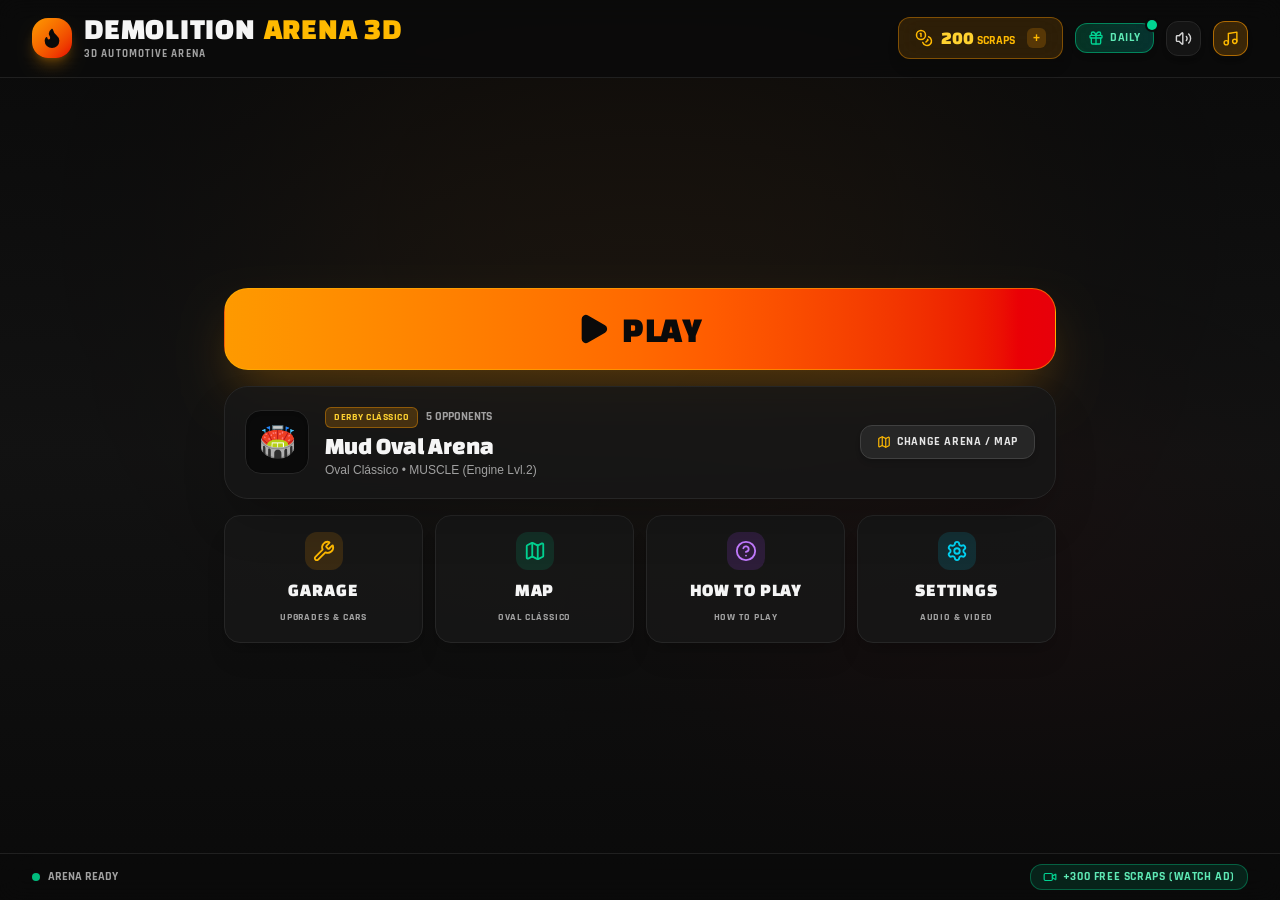
==== derby-destruction-3d/index.html @ cdf2a6a0 "responsividade" ====
<!doctype html>
<html lang="en">
  <head>
  <!-- Playgama Bridge & Auto-Zoom Viewport Scaler Guard -->
  <script>
    (function() {
      // 1. Suppress file:// origin security errors when opened directly
      window.addEventListener('error', function(e) {
        if (e && e.message && (e.message.indexOf('file:') !== -1 || e.message.indexOf('Unsafe attempt') !== -1 || e.message.indexOf('security origins') !== -1)) {
          if (e.preventDefault) e.preventDefault();
          if (e.stopImmediatePropagation) e.stopImmediatePropagation();
          return true;
        }
      }, true);

      if (window.location.protocol === 'file:') {
        window.bridge = window.bridge || {
          init: function() { return Promise.resolve(); },
          platform: { id: 'standalone' },
          advertisement: { showInterstitial: function() { return Promise.resolve(); }, showRewarded: function() { return Promise.resolve(); } },
          social: { share: function() { return Promise.resolve(); } },
          leaderboard: { setScore: function() { return Promise.resolve(); } }
        };
      }

      // 2. Responsive Auto-Scaler for Mobile (Moto G24 Landscape & Portrait)
      function autoScale() {
        var root = document.getElementById('root');
        if (!root) return;

        var winW = window.innerWidth;
        var winH = window.innerHeight;

        document.documentElement.style.margin = '0';
        document.documentElement.style.padding = '0';
        document.documentElement.style.width = '100%';
        document.documentElement.style.height = '100%';
        document.documentElement.style.overflow = 'hidden';

        document.body.style.margin = '0';
        document.body.style.padding = '0';
        document.body.style.width = '100%';
        document.body.style.height = '100%';
        document.body.style.overflow = 'hidden';
        document.body.style.display = 'flex';
        document.body.style.alignItems = 'center';
        document.body.style.justifyContent = 'center';

        var nativeW = 1024;
        var nativeH = 576;

        var scale = Math.min(winW / nativeW, winH / nativeH);
        if (scale < 1) {
          root.style.transform = 'scale(' + scale + ')';
          root.style.transformOrigin = 'center center';
        } else {
          root.style.transform = 'none';
        }
      }

      window.addEventListener('resize', autoScale);
      window.addEventListener('orientationchange', autoScale);
      document.addEventListener('DOMContentLoaded', autoScale);
      setInterval(autoScale, 600);
    })();
  </script>
  <script src="https://playgama.com/sdk/v2/bridge.js"></script>

    <meta charset="UTF-8" />
    <meta name="viewport" content="width=device-width, initial-scale=1.0, maximum-scale=1.0, user-scalable=no, viewport-fit=cover" />
    <title>Derby Destruction 3D</title>
    <meta name="description" content="Low poly 3D demolition derby game with collision physics, vehicle customization, health system, and combat arena." />
    <meta property="og:title" content="Derby Destruction 3D" />
    <meta property="og:description" content="Low poly 3D demolition derby game with collision physics, vehicle customization, health system, and combat arena." />
    <meta property="og:type" content="website" />
    <meta name="twitter:card" content="summary_large_image" />
    <link rel="preconnect" href="https://fonts.googleapis.com">
    <link rel="preconnect" href="https://fonts.gstatic.com" crossorigin>
    <link href="https://fonts.googleapis.com/css2?family=Changa+One:ital@0;1&family=Rajdhani:wght@600;700;800&family=Teko:wght@600;700&display=swap" rel="stylesheet">
    <script type="module" crossorigin>(function(){const e=document.createElement("link").relList;if(e&&e.supports&&e.supports("modulepreload"))return;for(const l of document.querySelectorAll('link[rel="modulepreload"]'))a(l);new MutationObserver(l=>{for(const c of l)if(c.type==="childList")for(const u of c.addedNodes)u.tagName==="LINK"&&u.rel==="modulepreload"&&a(u)}).observe(document,{childList:!0,subtree:!0});function i(l){const c={};return l.integrity&&(c.integrity=l.integrity),l.referrerPolicy&&(c.referrerPolicy=l.referrerPolicy),l.crossOrigin==="use-credentials"?c.credentials="include":l.crossOrigin==="anonymous"?c.credentials="omit":c.credentials="same-origin",c}function a(l){if(l.ep)return;l.ep=!0;const c=i(l);fetch(l.href,c)}})();var Rf={exports:{}},al={};/**
 * @license React
 * react-jsx-runtime.production.js
 *
 * Copyright (c) Meta Platforms, Inc. and affiliates.
 *
 * This source code is licensed under the MIT license found in the
 * LICENSE file in the root directory of this source tree.
 */var hx;function Nb(){if(hx)return al;hx=1;var r=Symbol.for("react.transitional.element"),e=Symbol.for("react.fragment");function i(a,l,c){var u=null;if(c!==void 0&&(u=""+c),l.key!==void 0&&(u=""+l.key),"key"in l){c={};for(var h in l)h!=="key"&&(c[h]=l[h])}else c=l;return l=c.ref,{$$typeof:r,type:a,key:u,ref:l!==void 0?l:null,props:c}}return al.Fragment=e,al.jsx=i,al.jsxs=i,al}var px;function Db(){return px||(px=1,Rf.exports=Nb()),Rf.exports}var x=Db(),Cf={exports:{}},Pt={};/**
 * @license React
 * react.production.js
 *
 * Copyright (c) Meta Platforms, Inc. and affiliates.
 *
 * This source code is licensed under the MIT license found in the
 * LICENSE file in the root directory of this source tree.
 */var mx;function Lb(){if(mx)return Pt;mx=1;var r=Symbol.for("react.transitional.element"),e=Symbol.for("react.portal"),i=Symbol.for("react.fragment"),a=Symbol.for("react.strict_mode"),l=Symbol.for("react.profiler"),c=Symbol.for("react.consumer"),u=Symbol.for("react.context"),h=Symbol.for("react.forward_ref"),m=Symbol.for("react.suspense"),p=Symbol.for("react.memo"),_=Symbol.for("react.lazy"),v=Symbol.for("react.activity"),g=Symbol.iterator;function b(E){return E===null||typeof E!="object"?null:(E=g&&E[g]||E["@@iterator"],typeof E=="function"?E:null)}var T={isMounted:function(){return!1},enqueueForceUpdate:function(){},enqueueReplaceState:function(){},enqueueSetState:function(){}},D=Object.assign,y={};function M(E,W,ee){this.props=E,this.context=W,this.refs=y,this.updater=ee||T}M.prototype.isReactComponent={},M.prototype.setState=function(E,W){if(typeof E!="object"&&typeof E!="function"&&E!=null)throw Error("takes an object of state variables to update or a function which returns an object of state variables.");this.updater.enqueueSetState(this,E,W,"setState")},M.prototype.forceUpdate=function(E){this.updater.enqueueForceUpdate(this,E,"forceUpdate")};function L(){}L.prototype=M.prototype;function O(E,W,ee){this.props=E,this.context=W,this.refs=y,this.updater=ee||T}var A=O.prototype=new L;A.constructor=O,D(A,M.prototype),A.isPureReactComponent=!0;var B=Array.isArray;function N(){}var U={H:null,A:null,T:null,S:null},S=Object.prototype.hasOwnProperty;function C(E,W,ee){var ce=ee.ref;return{$$typeof:r,type:E,key:W,ref:ce!==void 0?ce:null,props:ee}}function F(E,W){return C(E.type,W,E.props)}function H(E){return typeof E=="object"&&E!==null&&E.$$typeof===r}function q(E){var W={"=":"=0",":":"=2"};return"$"+E.replace(/[=:]/g,function(ee){return W[ee]})}var Y=/\/+/g;function Q(E,W){return typeof E=="object"&&E!==null&&E.key!=null?q(""+E.key):W.toString(36)}function X(E){switch(E.status){case"fulfilled":return E.value;case"rejected":throw E.reason;default:switch(typeof E.status=="string"?E.then(N,N):(E.status="pending",E.then(function(W){E.status==="pending"&&(E.status="fulfilled",E.value=W)},function(W){E.status==="pending"&&(E.status="rejected",E.reason=W)})),E.status){case"fulfilled":return E.value;case"rejected":throw E.reason}}throw E}function z(E,W,ee,ce,_e){var $=typeof E;($==="undefined"||$==="boolean")&&(E=null);var ae=!1;if(E===null)ae=!0;else switch($){case"bigint":case"string":case"number":ae=!0;break;case"object":switch(E.$$typeof){case r:case e:ae=!0;break;case _:return ae=E._init,z(ae(E._payload),W,ee,ce,_e)}}if(ae)return _e=_e(E),ae=ce===""?"."+Q(E,0):ce,B(_e)?(ee="",ae!=null&&(ee=ae.replace(Y,"$&/")+"/"),z(_e,W,ee,"",function(ze){return ze})):_e!=null&&(H(_e)&&(_e=F(_e,ee+(_e.key==null||E&&E.key===_e.key?"":(""+_e.key).replace(Y,"$&/")+"/")+ae)),W.push(_e)),1;ae=0;var G=ce===""?".":ce+":";if(B(E))for(var Ae=0;Ae<E.length;Ae++)ce=E[Ae],$=G+Q(ce,Ae),ae+=z(ce,W,ee,$,_e);else if(Ae=b(E),typeof Ae=="function")for(E=Ae.call(E),Ae=0;!(ce=E.next()).done;)ce=ce.value,$=G+Q(ce,Ae++),ae+=z(ce,W,ee,$,_e);else if($==="object"){if(typeof E.then=="function")return z(X(E),W,ee,ce,_e);throw W=String(E),Error("Objects are not valid as a React child (found: "+(W==="[object Object]"?"object with keys {"+Object.keys(E).join(", ")+"}":W)+"). If you meant to render a collection of children, use an array instead.")}return ae}function k(E,W,ee){if(E==null)return E;var ce=[],_e=0;return z(E,ce,"","",function($){return W.call(ee,$,_e++)}),ce}function K(E){if(E._status===-1){var W=E._result;W=W(),W.then(function(ee){(E._status===0||E._status===-1)&&(E._status=1,E._result=ee)},function(ee){(E._status===0||E._status===-1)&&(E._status=2,E._result=ee)}),E._status===-1&&(E._status=0,E._result=W)}if(E._status===1)return E._result.default;throw E._result}var le=typeof reportError=="function"?reportError:function(E){if(typeof window=="object"&&typeof window.ErrorEvent=="function"){var W=new window.ErrorEvent("error",{bubbles:!0,cancelable:!0,message:typeof E=="object"&&E!==null&&typeof E.message=="string"?String(E.message):String(E),error:E});if(!window.dispatchEvent(W))return}else if(typeof process=="object"&&typeof process.emit=="function"){process.emit("uncaughtException",E);return}console.error(E)},V={map:k,forEach:function(E,W,ee){k(E,function(){W.apply(this,arguments)},ee)},count:function(E){var W=0;return k(E,function(){W++}),W},toArray:function(E){return k(E,function(W){return W})||[]},only:function(E){if(!H(E))throw Error("React.Children.only expected to receive a single React element child.");return E}};return Pt.Activity=v,Pt.Children=V,Pt.Component=M,Pt.Fragment=i,Pt.Profiler=l,Pt.PureComponent=O,Pt.StrictMode=a,Pt.Suspense=m,Pt.__CLIENT_INTERNALS_DO_NOT_USE_OR_WARN_USERS_THEY_CANNOT_UPGRADE=U,Pt.__COMPILER_RUNTIME={__proto__:null,c:function(E){return U.H.useMemoCache(E)}},Pt.cache=function(E){return function(){return E.apply(null,arguments)}},Pt.cacheSignal=function(){return null},Pt.cloneElement=function(E,W,ee){if(E==null)throw Error("The argument must be a React element, but you passed "+E+".");var ce=D({},E.props),_e=E.key;if(W!=null)for($ in W.key!==void 0&&(_e=""+W.key),W)!S.call(W,$)||$==="key"||$==="__self"||$==="__source"||$==="ref"&&W.ref===void 0||(ce[$]=W[$]);var $=arguments.length-2;if($===1)ce.children=ee;else if(1<$){for(var ae=Array($),G=0;G<$;G++)ae[G]=arguments[G+2];ce.children=ae}return C(E.type,_e,ce)},Pt.createContext=function(E){return E={$$typeof:u,_currentValue:E,_currentValue2:E,_threadCount:0,Provider:null,Consumer:null},E.Provider=E,E.Consumer={$$typeof:c,_context:E},E},Pt.createElement=function(E,W,ee){var ce,_e={},$=null;if(W!=null)for(ce in W.key!==void 0&&($=""+W.key),W)S.call(W,ce)&&ce!=="key"&&ce!=="__self"&&ce!=="__source"&&(_e[ce]=W[ce]);var ae=arguments.length-2;if(ae===1)_e.children=ee;else if(1<ae){for(var G=Array(ae),Ae=0;Ae<ae;Ae++)G[Ae]=arguments[Ae+2];_e.children=G}if(E&&E.defaultProps)for(ce in ae=E.defaultProps,ae)_e[ce]===void 0&&(_e[ce]=ae[ce]);return C(E,$,_e)},Pt.createRef=function(){return{current:null}},Pt.forwardRef=function(E){return{$$typeof:h,render:E}},Pt.isValidElement=H,Pt.lazy=function(E){return{$$typeof:_,_payload:{_status:-1,_result:E},_init:K}},Pt.memo=function(E,W){return{$$typeof:p,type:E,compare:W===void 0?null:W}},Pt.startTransition=function(E){var W=U.T,ee={};U.T=ee;try{var ce=E(),_e=U.S;_e!==null&&_e(ee,ce),typeof ce=="object"&&ce!==null&&typeof ce.then=="function"&&ce.then(N,le)}catch($){le($)}finally{W!==null&&ee.types!==null&&(W.types=ee.types),U.T=W}},Pt.unstable_useCacheRefresh=function(){return U.H.useCacheRefresh()},Pt.use=function(E){return U.H.use(E)},Pt.useActionState=function(E,W,ee){return U.H.useActionState(E,W,ee)},Pt.useCallback=function(E,W){return U.H.useCallback(E,W)},Pt.useContext=function(E){return U.H.useContext(E)},Pt.useDebugValue=function(){},Pt.useDeferredValue=function(E,W){return U.H.useDeferredValue(E,W)},Pt.useEffect=function(E,W){return U.H.useEffect(E,W)},Pt.useEffectEvent=function(E){return U.H.useEffectEvent(E)},Pt.useId=function(){return U.H.useId()},Pt.useImperativeHandle=function(E,W,ee){return U.H.useImperativeHandle(E,W,ee)},Pt.useInsertionEffect=function(E,W){return U.H.useInsertionEffect(E,W)},Pt.useLayoutEffect=function(E,W){return U.H.useLayoutEffect(E,W)},Pt.useMemo=function(E,W){return U.H.useMemo(E,W)},Pt.useOptimistic=function(E,W){return U.H.useOptimistic(E,W)},Pt.useReducer=function(E,W,ee){return U.H.useReducer(E,W,ee)},Pt.useRef=function(E){return U.H.useRef(E)},Pt.useState=function(E){return U.H.useState(E)},Pt.useSyncExternalStore=function(E,W,ee){return U.H.useSyncExternalStore(E,W,ee)},Pt.useTransition=function(){return U.H.useTransition()},Pt.version="19.2.8",Pt}var gx;function dp(){return gx||(gx=1,Cf.exports=Lb()),Cf.exports}var Ke=dp(),Nf={exports:{}},sl={},Df={exports:{}},Lf={};/**
 * @license React
 * scheduler.production.js
 *
 * Copyright (c) Meta Platforms, Inc. and affiliates.
 *
 * This source code is licensed under the MIT license found in the
 * LICENSE file in the root directory of this source tree.
 */var xx;function Ub(){return xx||(xx=1,(function(r){function e(z,k){var K=z.length;z.push(k);e:for(;0<K;){var le=K-1>>>1,V=z[le];if(0<l(V,k))z[le]=k,z[K]=V,K=le;else break e}}function i(z){return z.length===0?null:z[0]}function a(z){if(z.length===0)return null;var k=z[0],K=z.pop();if(K!==k){z[0]=K;e:for(var le=0,V=z.length,E=V>>>1;le<E;){var W=2*(le+1)-1,ee=z[W],ce=W+1,_e=z[ce];if(0>l(ee,K))ce<V&&0>l(_e,ee)?(z[le]=_e,z[ce]=K,le=ce):(z[le]=ee,z[W]=K,le=W);else if(ce<V&&0>l(_e,K))z[le]=_e,z[ce]=K,le=ce;else break e}}return k}function l(z,k){var K=z.sortIndex-k.sortIndex;return K!==0?K:z.id-k.id}if(r.unstable_now=void 0,typeof performance=="object"&&typeof performance.now=="function"){var c=performance;r.unstable_now=function(){return c.now()}}else{var u=Date,h=u.now();r.unstable_now=function(){return u.now()-h}}var m=[],p=[],_=1,v=null,g=3,b=!1,T=!1,D=!1,y=!1,M=typeof setTimeout=="function"?setTimeout:null,L=typeof clearTimeout=="function"?clearTimeout:null,O=typeof setImmediate<"u"?setImmediate:null;function A(z){for(var k=i(p);k!==null;){if(k.callback===null)a(p);else if(k.startTime<=z)a(p),k.sortIndex=k.expirationTime,e(m,k);else break;k=i(p)}}function B(z){if(D=!1,A(z),!T)if(i(m)!==null)T=!0,N||(N=!0,q());else{var k=i(p);k!==null&&X(B,k.startTime-z)}}var N=!1,U=-1,S=5,C=-1;function F(){return y?!0:!(r.unstable_now()-C<S)}function H(){if(y=!1,N){var z=r.unstable_now();C=z;var k=!0;try{e:{T=!1,D&&(D=!1,L(U),U=-1),b=!0;var K=g;try{t:{for(A(z),v=i(m);v!==null&&!(v.expirationTime>z&&F());){var le=v.callback;if(typeof le=="function"){v.callback=null,g=v.priorityLevel;var V=le(v.expirationTime<=z);if(z=r.unstable_now(),typeof V=="function"){v.callback=V,A(z),k=!0;break t}v===i(m)&&a(m),A(z)}else a(m);v=i(m)}if(v!==null)k=!0;else{var E=i(p);E!==null&&X(B,E.startTime-z),k=!1}}break e}finally{v=null,g=K,b=!1}k=void 0}}finally{k?q():N=!1}}}var q;if(typeof O=="function")q=function(){O(H)};else if(typeof MessageChannel<"u"){var Y=new MessageChannel,Q=Y.port2;Y.port1.onmessage=H,q=function(){Q.postMessage(null)}}else q=function(){M(H,0)};function X(z,k){U=M(function(){z(r.unstable_now())},k)}r.unstable_IdlePriority=5,r.unstable_ImmediatePriority=1,r.unstable_LowPriority=4,r.unstable_NormalPriority=3,r.unstable_Profiling=null,r.unstable_UserBlockingPriority=2,r.unstable_cancelCallback=function(z){z.callback=null},r.unstable_forceFrameRate=function(z){0>z||125<z?console.error("forceFrameRate takes a positive int between 0 and 125, forcing frame rates higher than 125 fps is not supported"):S=0<z?Math.floor(1e3/z):5},r.unstable_getCurrentPriorityLevel=function(){return g},r.unstable_next=function(z){switch(g){case 1:case 2:case 3:var k=3;break;default:k=g}var K=g;g=k;try{return z()}finally{g=K}},r.unstable_requestPaint=function(){y=!0},r.unstable_runWithPriority=function(z,k){switch(z){case 1:case 2:case 3:case 4:case 5:break;default:z=3}var K=g;g=z;try{return k()}finally{g=K}},r.unstable_scheduleCallback=function(z,k,K){var le=r.unstable_now();switch(typeof K=="object"&&K!==null?(K=K.delay,K=typeof K=="number"&&0<K?le+K:le):K=le,z){case 1:var V=-1;break;case 2:V=250;break;case 5:V=1073741823;break;case 4:V=1e4;break;default:V=5e3}return V=K+V,z={id:_++,callback:k,priorityLevel:z,startTime:K,expirationTime:V,sortIndex:-1},K>le?(z.sortIndex=K,e(p,z),i(m)===null&&z===i(p)&&(D?(L(U),U=-1):D=!0,X(B,K-le))):(z.sortIndex=V,e(m,z),T||b||(T=!0,N||(N=!0,q()))),z},r.unstable_shouldYield=F,r.unstable_wrapCallback=function(z){var k=g;return function(){var K=g;g=k;try{return z.apply(this,arguments)}finally{g=K}}}})(Lf)),Lf}var vx;function Pb(){return vx||(vx=1,Df.exports=Ub()),Df.exports}var Uf={exports:{}},ei={};/**
 * @license React
 * react-dom.production.js
 *
 * Copyright (c) Meta Platforms, Inc. and affiliates.
 *
 * This source code is licensed under the MIT license found in the
 * LICENSE file in the root directory of this source tree.
 */var _x;function Ob(){if(_x)return ei;_x=1;var r=dp();function e(m){var p="https://react.dev/errors/"+m;if(1<arguments.length){p+="?args[]="+encodeURIComponent(arguments[1]);for(var _=2;_<arguments.length;_++)p+="&args[]="+encodeURIComponent(arguments[_])}return"Minified React error #"+m+"; visit "+p+" for the full message or use the non-minified dev environment for full errors and additional helpful warnings."}function i(){}var a={d:{f:i,r:function(){throw Error(e(522))},D:i,C:i,L:i,m:i,X:i,S:i,M:i},p:0,findDOMNode:null},l=Symbol.for("react.portal");function c(m,p,_){var v=3<arguments.length&&arguments[3]!==void 0?arguments[3]:null;return{$$typeof:l,key:v==null?null:""+v,children:m,containerInfo:p,implementation:_}}var u=r.__CLIENT_INTERNALS_DO_NOT_USE_OR_WARN_USERS_THEY_CANNOT_UPGRADE;function h(m,p){if(m==="font")return"";if(typeof p=="string")return p==="use-credentials"?p:""}return ei.__DOM_INTERNALS_DO_NOT_USE_OR_WARN_USERS_THEY_CANNOT_UPGRADE=a,ei.createPortal=function(m,p){var _=2<arguments.length&&arguments[2]!==void 0?arguments[2]:null;if(!p||p.nodeType!==1&&p.nodeType!==9&&p.nodeType!==11)throw Error(e(299));return c(m,p,null,_)},ei.flushSync=function(m){var p=u.T,_=a.p;try{if(u.T=null,a.p=2,m)return m()}finally{u.T=p,a.p=_,a.d.f()}},ei.preconnect=function(m,p){typeof m=="string"&&(p?(p=p.crossOrigin,p=typeof p=="string"?p==="use-credentials"?p:"":void 0):p=null,a.d.C(m,p))},ei.prefetchDNS=function(m){typeof m=="string"&&a.d.D(m)},ei.preinit=function(m,p){if(typeof m=="string"&&p&&typeof p.as=="string"){var _=p.as,v=h(_,p.crossOrigin),g=typeof p.integrity=="string"?p.integrity:void 0,b=typeof p.fetchPriority=="string"?p.fetchPriority:void 0;_==="style"?a.d.S(m,typeof p.precedence=="string"?p.precedence:void 0,{crossOrigin:v,integrity:g,fetchPriority:b}):_==="script"&&a.d.X(m,{crossOrigin:v,integrity:g,fetchPriority:b,nonce:typeof p.nonce=="string"?p.nonce:void 0})}},ei.preinitModule=function(m,p){if(typeof m=="string")if(typeof p=="object"&&p!==null){if(p.as==null||p.as==="script"){var _=h(p.as,p.crossOrigin);a.d.M(m,{crossOrigin:_,integrity:typeof p.integrity=="string"?p.integrity:void 0,nonce:typeof p.nonce=="string"?p.nonce:void 0})}}else p==null&&a.d.M(m)},ei.preload=function(m,p){if(typeof m=="string"&&typeof p=="object"&&p!==null&&typeof p.as=="string"){var _=p.as,v=h(_,p.crossOrigin);a.d.L(m,_,{crossOrigin:v,integrity:typeof p.integrity=="string"?p.integrity:void 0,nonce:typeof p.nonce=="string"?p.nonce:void 0,type:typeof p.type=="string"?p.type:void 0,fetchPriority:typeof p.fetchPriority=="string"?p.fetchPriority:void 0,referrerPolicy:typeof p.referrerPolicy=="string"?p.referrerPolicy:void 0,imageSrcSet:typeof p.imageSrcSet=="string"?p.imageSrcSet:void 0,imageSizes:typeof p.imageSizes=="string"?p.imageSizes:void 0,media:typeof p.media=="string"?p.media:void 0})}},ei.preloadModule=function(m,p){if(typeof m=="string")if(p){var _=h(p.as,p.crossOrigin);a.d.m(m,{as:typeof p.as=="string"&&p.as!=="script"?p.as:void 0,crossOrigin:_,integrity:typeof p.integrity=="string"?p.integrity:void 0})}else a.d.m(m)},ei.requestFormReset=function(m){a.d.r(m)},ei.unstable_batchedUpdates=function(m,p){return m(p)},ei.useFormState=function(m,p,_){return u.H.useFormState(m,p,_)},ei.useFormStatus=function(){return u.H.useHostTransitionStatus()},ei.version="19.2.8",ei}var bx;function zb(){if(bx)return Uf.exports;bx=1;function r(){if(!(typeof __REACT_DEVTOOLS_GLOBAL_HOOK__>"u"||typeof __REACT_DEVTOOLS_GLOBAL_HOOK__.checkDCE!="function"))try{__REACT_DEVTOOLS_GLOBAL_HOOK__.checkDCE(r)}catch(e){console.error(e)}}return r(),Uf.exports=Ob(),Uf.exports}/**
 * @license React
 * react-dom-client.production.js
 *
 * Copyright (c) Meta Platforms, Inc. and affiliates.
 *
 * This source code is licensed under the MIT license found in the
 * LICENSE file in the root directory of this source tree.
 */var yx;function Ib(){if(yx)return sl;yx=1;var r=Pb(),e=dp(),i=zb();function a(t){var n="https://react.dev/errors/"+t;if(1<arguments.length){n+="?args[]="+encodeURIComponent(arguments[1]);for(var s=2;s<arguments.length;s++)n+="&args[]="+encodeURIComponent(arguments[s])}return"Minified React error #"+t+"; visit "+n+" for the full message or use the non-minified dev environment for full errors and additional helpful warnings."}function l(t){return!(!t||t.nodeType!==1&&t.nodeType!==9&&t.nodeType!==11)}function c(t){var n=t,s=t;if(t.alternate)for(;n.return;)n=n.return;else{t=n;do n=t,(n.flags&4098)!==0&&(s=n.return),t=n.return;while(t)}return n.tag===3?s:null}function u(t){if(t.tag===13){var n=t.memoizedState;if(n===null&&(t=t.alternate,t!==null&&(n=t.memoizedState)),n!==null)return n.dehydrated}return null}function h(t){if(t.tag===31){var n=t.memoizedState;if(n===null&&(t=t.alternate,t!==null&&(n=t.memoizedState)),n!==null)return n.dehydrated}return null}function m(t){if(c(t)!==t)throw Error(a(188))}function p(t){var n=t.alternate;if(!n){if(n=c(t),n===null)throw Error(a(188));return n!==t?null:t}for(var s=t,o=n;;){var d=s.return;if(d===null)break;var f=d.alternate;if(f===null){if(o=d.return,o!==null){s=o;continue}break}if(d.child===f.child){for(f=d.child;f;){if(f===s)return m(d),t;if(f===o)return m(d),n;f=f.sibling}throw Error(a(188))}if(s.return!==o.return)s=d,o=f;else{for(var w=!1,I=d.child;I;){if(I===s){w=!0,s=d,o=f;break}if(I===o){w=!0,o=d,s=f;break}I=I.sibling}if(!w){for(I=f.child;I;){if(I===s){w=!0,s=f,o=d;break}if(I===o){w=!0,o=f,s=d;break}I=I.sibling}if(!w)throw Error(a(189))}}if(s.alternate!==o)throw Error(a(190))}if(s.tag!==3)throw Error(a(188));return s.stateNode.current===s?t:n}function _(t){var n=t.tag;if(n===5||n===26||n===27||n===6)return t;for(t=t.child;t!==null;){if(n=_(t),n!==null)return n;t=t.sibling}return null}var v=Object.assign,g=Symbol.for("react.element"),b=Symbol.for("react.transitional.element"),T=Symbol.for("react.portal"),D=Symbol.for("react.fragment"),y=Symbol.for("react.strict_mode"),M=Symbol.for("react.profiler"),L=Symbol.for("react.consumer"),O=Symbol.for("react.context"),A=Symbol.for("react.forward_ref"),B=Symbol.for("react.suspense"),N=Symbol.for("react.suspense_list"),U=Symbol.for("react.memo"),S=Symbol.for("react.lazy"),C=Symbol.for("react.activity"),F=Symbol.for("react.memo_cache_sentinel"),H=Symbol.iterator;function q(t){return t===null||typeof t!="object"?null:(t=H&&t[H]||t["@@iterator"],typeof t=="function"?t:null)}var Y=Symbol.for("react.client.reference");function Q(t){if(t==null)return null;if(typeof t=="function")return t.$$typeof===Y?null:t.displayName||t.name||null;if(typeof t=="string")return t;switch(t){case D:return"Fragment";case M:return"Profiler";case y:return"StrictMode";case B:return"Suspense";case N:return"SuspenseList";case C:return"Activity"}if(typeof t=="object")switch(t.$$typeof){case T:return"Portal";case O:return t.displayName||"Context";case L:return(t._context.displayName||"Context")+".Consumer";case A:var n=t.render;return t=t.displayName,t||(t=n.displayName||n.name||"",t=t!==""?"ForwardRef("+t+")":"ForwardRef"),t;case U:return n=t.displayName||null,n!==null?n:Q(t.type)||"Memo";case S:n=t._payload,t=t._init;try{return Q(t(n))}catch{}}return null}var X=Array.isArray,z=e.__CLIENT_INTERNALS_DO_NOT_USE_OR_WARN_USERS_THEY_CANNOT_UPGRADE,k=i.__DOM_INTERNALS_DO_NOT_USE_OR_WARN_USERS_THEY_CANNOT_UPGRADE,K={pending:!1,data:null,method:null,action:null},le=[],V=-1;function E(t){return{current:t}}function W(t){0>V||(t.current=le[V],le[V]=null,V--)}function ee(t,n){V++,le[V]=t.current,t.current=n}var ce=E(null),_e=E(null),$=E(null),ae=E(null);function G(t,n){switch(ee($,n),ee(_e,t),ee(ce,null),n.nodeType){case 9:case 11:t=(t=n.documentElement)&&(t=t.namespaceURI)?zg(t):0;break;default:if(t=n.tagName,n=n.namespaceURI)n=zg(n),t=Ig(n,t);else switch(t){case"svg":t=1;break;case"math":t=2;break;default:t=0}}W(ce),ee(ce,t)}function Ae(){W(ce),W(_e),W($)}function ze(t){t.memoizedState!==null&&ee(ae,t);var n=ce.current,s=Ig(n,t.type);n!==s&&(ee(_e,t),ee(ce,s))}function Ue(t){_e.current===t&&(W(ce),W(_e)),ae.current===t&&(W(ae),el._currentValue=K)}var Ze,Qe;function $e(t){if(Ze===void 0)try{throw Error()}catch(s){var n=s.stack.trim().match(/\n( *(at )?)/);Ze=n&&n[1]||"",Qe=-1<s.stack.indexOf(`
    at`)?" (<anonymous>)":-1<s.stack.indexOf("@")?"@unknown:0:0":""}return`
`+Ze+t+Qe}var et=!1;function Ge(t,n){if(!t||et)return"";et=!0;var s=Error.prepareStackTrace;Error.prepareStackTrace=void 0;try{var o={DetermineComponentFrameRoot:function(){try{if(n){var Pe=function(){throw Error()};if(Object.defineProperty(Pe.prototype,"props",{set:function(){throw Error()}}),typeof Reflect=="object"&&Reflect.construct){try{Reflect.construct(Pe,[])}catch(Se){var ve=Se}Reflect.construct(t,[],Pe)}else{try{Pe.call()}catch(Se){ve=Se}t.call(Pe.prototype)}}else{try{throw Error()}catch(Se){ve=Se}(Pe=t())&&typeof Pe.catch=="function"&&Pe.catch(function(){})}}catch(Se){if(Se&&ve&&typeof Se.stack=="string")return[Se.stack,ve.stack]}return[null,null]}};o.DetermineComponentFrameRoot.displayName="DetermineComponentFrameRoot";var d=Object.getOwnPropertyDescriptor(o.DetermineComponentFrameRoot,"name");d&&d.configurable&&Object.defineProperty(o.DetermineComponentFrameRoot,"name",{value:"DetermineComponentFrameRoot"});var f=o.DetermineComponentFrameRoot(),w=f[0],I=f[1];if(w&&I){var J=w.split(`
`),ge=I.split(`
`);for(d=o=0;o<J.length&&!J[o].includes("DetermineComponentFrameRoot");)o++;for(;d<ge.length&&!ge[d].includes("DetermineComponentFrameRoot");)d++;if(o===J.length||d===ge.length)for(o=J.length-1,d=ge.length-1;1<=o&&0<=d&&J[o]!==ge[d];)d--;for(;1<=o&&0<=d;o--,d--)if(J[o]!==ge[d]){if(o!==1||d!==1)do if(o--,d--,0>d||J[o]!==ge[d]){var Ne=`
`+J[o].replace(" at new "," at ");return t.displayName&&Ne.includes("<anonymous>")&&(Ne=Ne.replace("<anonymous>",t.displayName)),Ne}while(1<=o&&0<=d);break}}}finally{et=!1,Error.prepareStackTrace=s}return(s=t?t.displayName||t.name:"")?$e(s):""}function Ce(t,n){switch(t.tag){case 26:case 27:case 5:return $e(t.type);case 16:return $e("Lazy");case 13:return t.child!==n&&n!==null?$e("Suspense Fallback"):$e("Suspense");case 19:return $e("SuspenseList");case 0:case 15:return Ge(t.type,!1);case 11:return Ge(t.type.render,!1);case 1:return Ge(t.type,!0);case 31:return $e("Activity");default:return""}}function Te(t){try{var n="",s=null;do n+=Ce(t,s),s=t,t=t.return;while(t);return n}catch(o){return`
Error generating stack: `+o.message+`
`+o.stack}}var Ve=Object.prototype.hasOwnProperty,Be=r.unstable_scheduleCallback,ut=r.unstable_cancelCallback,At=r.unstable_shouldYield,te=r.unstable_requestPaint,Et=r.unstable_now,bt=r.unstable_getCurrentPriorityLevel,j=r.unstable_ImmediatePriority,R=r.unstable_UserBlockingPriority,oe=r.unstable_NormalPriority,fe=r.unstable_LowPriority,Me=r.unstable_IdlePriority,Xe=r.log,He=r.unstable_setDisableYieldValue,ye=null,be=null;function Fe(t){if(typeof Xe=="function"&&He(t),be&&typeof be.setStrictMode=="function")try{be.setStrictMode(ye,t)}catch{}}var rt=Math.clz32?Math.clz32:yt,st=Math.log,it=Math.LN2;function yt(t){return t>>>=0,t===0?32:31-(st(t)/it|0)|0}var St=256,Rt=262144,ne=4194304;function We(t){var n=t&42;if(n!==0)return n;switch(t&-t){case 1:return 1;case 2:return 2;case 4:return 4;case 8:return 8;case 16:return 16;case 32:return 32;case 64:return 64;case 128:return 128;case 256:case 512:case 1024:case 2048:case 4096:case 8192:case 16384:case 32768:case 65536:case 131072:return t&261888;case 262144:case 524288:case 1048576:case 2097152:return t&3932160;case 4194304:case 8388608:case 16777216:case 33554432:return t&62914560;case 67108864:return 67108864;case 134217728:return 134217728;case 268435456:return 268435456;case 536870912:return 536870912;case 1073741824:return 0;default:return t}}function Re(t,n,s){var o=t.pendingLanes;if(o===0)return 0;var d=0,f=t.suspendedLanes,w=t.pingedLanes;t=t.warmLanes;var I=o&134217727;return I!==0?(o=I&~f,o!==0?d=We(o):(w&=I,w!==0?d=We(w):s||(s=I&~t,s!==0&&(d=We(s))))):(I=o&~f,I!==0?d=We(I):w!==0?d=We(w):s||(s=o&~t,s!==0&&(d=We(s)))),d===0?0:n!==0&&n!==d&&(n&f)===0&&(f=d&-d,s=n&-n,f>=s||f===32&&(s&4194048)!==0)?n:d}function nt(t,n){return(t.pendingLanes&~(t.suspendedLanes&~t.pingedLanes)&n)===0}function lt(t,n){switch(t){case 1:case 2:case 4:case 8:case 64:return n+250;case 16:case 32:case 128:case 256:case 512:case 1024:case 2048:case 4096:case 8192:case 16384:case 32768:case 65536:case 131072:case 262144:case 524288:case 1048576:case 2097152:return n+5e3;case 4194304:case 8388608:case 16777216:case 33554432:return-1;case 67108864:case 134217728:case 268435456:case 536870912:case 1073741824:return-1;default:return-1}}function Oe(){var t=ne;return ne<<=1,(ne&62914560)===0&&(ne=4194304),t}function xt(t){for(var n=[],s=0;31>s;s++)n.push(t);return n}function Ie(t,n){t.pendingLanes|=n,n!==268435456&&(t.suspendedLanes=0,t.pingedLanes=0,t.warmLanes=0)}function Nt(t,n,s,o,d,f){var w=t.pendingLanes;t.pendingLanes=s,t.suspendedLanes=0,t.pingedLanes=0,t.warmLanes=0,t.expiredLanes&=s,t.entangledLanes&=s,t.errorRecoveryDisabledLanes&=s,t.shellSuspendCounter=0;var I=t.entanglements,J=t.expirationTimes,ge=t.hiddenUpdates;for(s=w&~s;0<s;){var Ne=31-rt(s),Pe=1<<Ne;I[Ne]=0,J[Ne]=-1;var ve=ge[Ne];if(ve!==null)for(ge[Ne]=null,Ne=0;Ne<ve.length;Ne++){var Se=ve[Ne];Se!==null&&(Se.lane&=-536870913)}s&=~Pe}o!==0&&Ut(t,o,0),f!==0&&d===0&&t.tag!==0&&(t.suspendedLanes|=f&~(w&~n))}function Ut(t,n,s){t.pendingLanes|=n,t.suspendedLanes&=~n;var o=31-rt(n);t.entangledLanes|=n,t.entanglements[o]=t.entanglements[o]|1073741824|s&261930}function Nn(t,n){var s=t.entangledLanes|=n;for(t=t.entanglements;s;){var o=31-rt(s),d=1<<o;d&n|t[o]&n&&(t[o]|=n),s&=~d}}function ln(t,n){var s=n&-n;return s=(s&42)!==0?1:bi(s),(s&(t.suspendedLanes|n))!==0?0:s}function bi(t){switch(t){case 2:t=1;break;case 8:t=4;break;case 32:t=16;break;case 256:case 512:case 1024:case 2048:case 4096:case 8192:case 16384:case 32768:case 65536:case 131072:case 262144:case 524288:case 1048576:case 2097152:case 4194304:case 8388608:case 16777216:case 33554432:t=128;break;case 268435456:t=134217728;break;default:t=0}return t}function Gn(t){return t&=-t,2<t?8<t?(t&134217727)!==0?32:268435456:8:2}function Hn(){var t=k.p;return t!==0?t:(t=window.event,t===void 0?32:rx(t.type))}function kn(t,n){var s=k.p;try{return k.p=t,n()}finally{k.p=s}}var xn=Math.random().toString(36).slice(2),Dt="__reactFiber$"+xn,zt="__reactProps$"+xn,zn="__reactContainer$"+xn,yi="__reactEvents$"+xn,oa="__reactListeners$"+xn,dr="__reactHandles$"+xn,$t="__reactResources$"+xn,Yi="__reactMarker$"+xn;function Aa(t){delete t[Dt],delete t[zt],delete t[yi],delete t[oa],delete t[dr]}function Zi(t){var n=t[Dt];if(n)return n;for(var s=t.parentNode;s;){if(n=s[zn]||s[Dt]){if(s=n.alternate,n.child!==null||s!==null&&s.child!==null)for(t=jg(t);t!==null;){if(s=t[Dt])return s;t=jg(t)}return n}t=s,s=t.parentNode}return null}function qn(t){if(t=t[Dt]||t[zn]){var n=t.tag;if(n===5||n===6||n===13||n===31||n===26||n===27||n===3)return t}return null}function la(t){var n=t.tag;if(n===5||n===26||n===27||n===6)return t.stateNode;throw Error(a(33))}function Pi(t){var n=t[$t];return n||(n=t[$t]={hoistableStyles:new Map,hoistableScripts:new Map}),n}function vn(t){t[Yi]=!0}var Us=new Set,P={};function re(t,n){xe(t,n),xe(t+"Capture",n)}function xe(t,n){for(P[t]=n,t=0;t<n.length;t++)Us.add(n[t])}var he=RegExp("^[:A-Z_a-z\\u00C0-\\u00D6\\u00D8-\\u00F6\\u00F8-\\u02FF\\u0370-\\u037D\\u037F-\\u1FFF\\u200C-\\u200D\\u2070-\\u218F\\u2C00-\\u2FEF\\u3001-\\uD7FF\\uF900-\\uFDCF\\uFDF0-\\uFFFD][:A-Z_a-z\\u00C0-\\u00D6\\u00D8-\\u00F6\\u00F8-\\u02FF\\u0370-\\u037D\\u037F-\\u1FFF\\u200C-\\u200D\\u2070-\\u218F\\u2C00-\\u2FEF\\u3001-\\uD7FF\\uF900-\\uFDCF\\uFDF0-\\uFFFD\\-.0-9\\u00B7\\u0300-\\u036F\\u203F-\\u2040]*$"),pe={},ct={};function ht(t){return Ve.call(ct,t)?!0:Ve.call(pe,t)?!1:he.test(t)?ct[t]=!0:(pe[t]=!0,!1)}function we(t,n,s){if(ht(n))if(s===null)t.removeAttribute(n);else{switch(typeof s){case"undefined":case"function":case"symbol":t.removeAttribute(n);return;case"boolean":var o=n.toLowerCase().slice(0,5);if(o!=="data-"&&o!=="aria-"){t.removeAttribute(n);return}}t.setAttribute(n,""+s)}}function ke(t,n,s){if(s===null)t.removeAttribute(n);else{switch(typeof s){case"undefined":case"function":case"symbol":case"boolean":t.removeAttribute(n);return}t.setAttribute(n,""+s)}}function qe(t,n,s,o){if(o===null)t.removeAttribute(s);else{switch(typeof o){case"undefined":case"function":case"symbol":case"boolean":t.removeAttribute(s);return}t.setAttributeNS(n,s,""+o)}}function se(t){switch(typeof t){case"bigint":case"boolean":case"number":case"string":case"undefined":return t;case"object":return t;default:return""}}function tt(t){var n=t.type;return(t=t.nodeName)&&t.toLowerCase()==="input"&&(n==="checkbox"||n==="radio")}function Je(t,n,s){var o=Object.getOwnPropertyDescriptor(t.constructor.prototype,n);if(!t.hasOwnProperty(n)&&typeof o<"u"&&typeof o.get=="function"&&typeof o.set=="function"){var d=o.get,f=o.set;return Object.defineProperty(t,n,{configurable:!0,get:function(){return d.call(this)},set:function(w){s=""+w,f.call(this,w)}}),Object.defineProperty(t,n,{enumerable:o.enumerable}),{getValue:function(){return s},setValue:function(w){s=""+w},stopTracking:function(){t._valueTracker=null,delete t[n]}}}}function _t(t){if(!t._valueTracker){var n=tt(t)?"checked":"value";t._valueTracker=Je(t,n,""+t[n])}}function je(t){if(!t)return!1;var n=t._valueTracker;if(!n)return!0;var s=n.getValue(),o="";return t&&(o=tt(t)?t.checked?"true":"false":t.value),t=o,t!==s?(n.setValue(t),!0):!1}function vt(t){if(t=t||(typeof document<"u"?document:void 0),typeof t>"u")return null;try{return t.activeElement||t.body}catch{return t.body}}var wt=/[\n"\\]/g;function kt(t){return t.replace(wt,function(n){return"\\"+n.charCodeAt(0).toString(16)+" "})}function ot(t,n,s,o,d,f,w,I){t.name="",w!=null&&typeof w!="function"&&typeof w!="symbol"&&typeof w!="boolean"?t.type=w:t.removeAttribute("type"),n!=null?w==="number"?(n===0&&t.value===""||t.value!=n)&&(t.value=""+se(n)):t.value!==""+se(n)&&(t.value=""+se(n)):w!=="submit"&&w!=="reset"||t.removeAttribute("value"),n!=null?Ye(t,w,se(n)):s!=null?Ye(t,w,se(s)):o!=null&&t.removeAttribute("value"),d==null&&f!=null&&(t.defaultChecked=!!f),d!=null&&(t.checked=d&&typeof d!="function"&&typeof d!="symbol"),I!=null&&typeof I!="function"&&typeof I!="symbol"&&typeof I!="boolean"?t.name=""+se(I):t.removeAttribute("name")}function De(t,n,s,o,d,f,w,I){if(f!=null&&typeof f!="function"&&typeof f!="symbol"&&typeof f!="boolean"&&(t.type=f),n!=null||s!=null){if(!(f!=="submit"&&f!=="reset"||n!=null)){_t(t);return}s=s!=null?""+se(s):"",n=n!=null?""+se(n):s,I||n===t.value||(t.value=n),t.defaultValue=n}o=o??d,o=typeof o!="function"&&typeof o!="symbol"&&!!o,t.checked=I?t.checked:!!o,t.defaultChecked=!!o,w!=null&&typeof w!="function"&&typeof w!="symbol"&&typeof w!="boolean"&&(t.name=w),_t(t)}function Ye(t,n,s){n==="number"&&vt(t.ownerDocument)===t||t.defaultValue===""+s||(t.defaultValue=""+s)}function pt(t,n,s,o){if(t=t.options,n){n={};for(var d=0;d<s.length;d++)n["$"+s[d]]=!0;for(s=0;s<t.length;s++)d=n.hasOwnProperty("$"+t[s].value),t[s].selected!==d&&(t[s].selected=d),d&&o&&(t[s].defaultSelected=!0)}else{for(s=""+se(s),n=null,d=0;d<t.length;d++){if(t[d].value===s){t[d].selected=!0,o&&(t[d].defaultSelected=!0);return}n!==null||t[d].disabled||(n=t[d])}n!==null&&(n.selected=!0)}}function Bt(t,n,s){if(n!=null&&(n=""+se(n),n!==t.value&&(t.value=n),s==null)){t.defaultValue!==n&&(t.defaultValue=n);return}t.defaultValue=s!=null?""+se(s):""}function _n(t,n,s,o){if(n==null){if(o!=null){if(s!=null)throw Error(a(92));if(X(o)){if(1<o.length)throw Error(a(93));o=o[0]}s=o}s==null&&(s=""),n=s}s=se(n),t.defaultValue=s,o=t.textContent,o===s&&o!==""&&o!==null&&(t.value=o),_t(t)}function Mn(t,n){if(n){var s=t.firstChild;if(s&&s===t.lastChild&&s.nodeType===3){s.nodeValue=n;return}}t.textContent=n}var jt=new Set("animationIterationCount aspectRatio borderImageOutset borderImageSlice borderImageWidth boxFlex boxFlexGroup boxOrdinalGroup columnCount columns flex flexGrow flexPositive flexShrink flexNegative flexOrder gridArea gridRow gridRowEnd gridRowSpan gridRowStart gridColumn gridColumnEnd gridColumnSpan gridColumnStart fontWeight lineClamp lineHeight opacity order orphans scale tabSize widows zIndex zoom fillOpacity floodOpacity stopOpacity strokeDasharray strokeDashoffset strokeMiterlimit strokeOpacity strokeWidth MozAnimationIterationCount MozBoxFlex MozBoxFlexGroup MozLineClamp msAnimationIterationCount msFlex msZoom msFlexGrow msFlexNegative msFlexOrder msFlexPositive msFlexShrink msGridColumn msGridColumnSpan msGridRow msGridRowSpan WebkitAnimationIterationCount WebkitBoxFlex WebKitBoxFlexGroup WebkitBoxOrdinalGroup WebkitColumnCount WebkitColumns WebkitFlex WebkitFlexGrow WebkitFlexPositive WebkitFlexShrink WebkitLineClamp".split(" "));function en(t,n,s){var o=n.indexOf("--")===0;s==null||typeof s=="boolean"||s===""?o?t.setProperty(n,""):n==="float"?t.cssFloat="":t[n]="":o?t.setProperty(n,s):typeof s!="number"||s===0||jt.has(n)?n==="float"?t.cssFloat=s:t[n]=(""+s).trim():t[n]=s+"px"}function Mi(t,n,s){if(n!=null&&typeof n!="object")throw Error(a(62));if(t=t.style,s!=null){for(var o in s)!s.hasOwnProperty(o)||n!=null&&n.hasOwnProperty(o)||(o.indexOf("--")===0?t.setProperty(o,""):o==="float"?t.cssFloat="":t[o]="");for(var d in n)o=n[d],n.hasOwnProperty(d)&&s[d]!==o&&en(t,d,o)}else for(var f in n)n.hasOwnProperty(f)&&en(t,f,n[f])}function an(t){if(t.indexOf("-")===-1)return!1;switch(t){case"annotation-xml":case"color-profile":case"font-face":case"font-face-src":case"font-face-uri":case"font-face-format":case"font-face-name":case"missing-glyph":return!1;default:return!0}}var Oi=new Map([["acceptCharset","accept-charset"],["htmlFor","for"],["httpEquiv","http-equiv"],["crossOrigin","crossorigin"],["accentHeight","accent-height"],["alignmentBaseline","alignment-baseline"],["arabicForm","arabic-form"],["baselineShift","baseline-shift"],["capHeight","cap-height"],["clipPath","clip-path"],["clipRule","clip-rule"],["colorInterpolation","color-interpolation"],["colorInterpolationFilters","color-interpolation-filters"],["colorProfile","color-profile"],["colorRendering","color-rendering"],["dominantBaseline","dominant-baseline"],["enableBackground","enable-background"],["fillOpacity","fill-opacity"],["fillRule","fill-rule"],["floodColor","flood-color"],["floodOpacity","flood-opacity"],["fontFamily","font-family"],["fontSize","font-size"],["fontSizeAdjust","font-size-adjust"],["fontStretch","font-stretch"],["fontStyle","font-style"],["fontVariant","font-variant"],["fontWeight","font-weight"],["glyphName","glyph-name"],["glyphOrientationHorizontal","glyph-orientation-horizontal"],["glyphOrientationVertical","glyph-orientation-vertical"],["horizAdvX","horiz-adv-x"],["horizOriginX","horiz-origin-x"],["imageRendering","image-rendering"],["letterSpacing","letter-spacing"],["lightingColor","lighting-color"],["markerEnd","marker-end"],["markerMid","marker-mid"],["markerStart","marker-start"],["overlinePosition","overline-position"],["overlineThickness","overline-thickness"],["paintOrder","paint-order"],["panose-1","panose-1"],["pointerEvents","pointer-events"],["renderingIntent","rendering-intent"],["shapeRendering","shape-rendering"],["stopColor","stop-color"],["stopOpacity","stop-opacity"],["strikethroughPosition","strikethrough-position"],["strikethroughThickness","strikethrough-thickness"],["strokeDasharray","stroke-dasharray"],["strokeDashoffset","stroke-dashoffset"],["strokeLinecap","stroke-linecap"],["strokeLinejoin","stroke-linejoin"],["strokeMiterlimit","stroke-miterlimit"],["strokeOpacity","stroke-opacity"],["strokeWidth","stroke-width"],["textAnchor","text-anchor"],["textDecoration","text-decoration"],["textRendering","text-rendering"],["transformOrigin","transform-origin"],["underlinePosition","underline-position"],["underlineThickness","underline-thickness"],["unicodeBidi","unicode-bidi"],["unicodeRange","unicode-range"],["unitsPerEm","units-per-em"],["vAlphabetic","v-alphabetic"],["vHanging","v-hanging"],["vIdeographic","v-ideographic"],["vMathematical","v-mathematical"],["vectorEffect","vector-effect"],["vertAdvY","vert-adv-y"],["vertOriginX","vert-origin-x"],["vertOriginY","vert-origin-y"],["wordSpacing","word-spacing"],["writingMode","writing-mode"],["xmlnsXlink","xmlns:xlink"],["xHeight","x-height"]]),ca=/^[\u0000-\u001F ]*j[\r\n\t]*a[\r\n\t]*v[\r\n\t]*a[\r\n\t]*s[\r\n\t]*c[\r\n\t]*r[\r\n\t]*i[\r\n\t]*p[\r\n\t]*t[\r\n\t]*:/i;function Ki(t){return ca.test(""+t)?"javascript:throw new Error('React has blocked a javascript: URL as a security precaution.')":t}function fi(){}var fr=null;function Yn(t){return t=t.target||t.srcElement||window,t.correspondingUseElement&&(t=t.correspondingUseElement),t.nodeType===3?t.parentNode:t}var si=null,Si=null;function Qi(t){var n=qn(t);if(n&&(t=n.stateNode)){var s=t[zt]||null;e:switch(t=n.stateNode,n.type){case"input":if(ot(t,s.value,s.defaultValue,s.defaultValue,s.checked,s.defaultChecked,s.type,s.name),n=s.name,s.type==="radio"&&n!=null){for(s=t;s.parentNode;)s=s.parentNode;for(s=s.querySelectorAll('input[name="'+kt(""+n)+'"][type="radio"]'),n=0;n<s.length;n++){var o=s[n];if(o!==t&&o.form===t.form){var d=o[zt]||null;if(!d)throw Error(a(90));ot(o,d.value,d.defaultValue,d.defaultValue,d.checked,d.defaultChecked,d.type,d.name)}}for(n=0;n<s.length;n++)o=s[n],o.form===t.form&&je(o)}break e;case"textarea":Bt(t,s.value,s.defaultValue);break e;case"select":n=s.value,n!=null&&pt(t,!!s.multiple,n,!1)}}}var ua=!1;function hr(t,n,s){if(ua)return t(n,s);ua=!0;try{var o=t(n);return o}finally{if(ua=!1,(si!==null||Si!==null)&&(uc(),si&&(n=si,t=Si,Si=si=null,Qi(n),t)))for(n=0;n<t.length;n++)Qi(t[n])}}function xo(t,n){var s=t.stateNode;if(s===null)return null;var o=s[zt]||null;if(o===null)return null;s=o[n];e:switch(n){case"onClick":case"onClickCapture":case"onDoubleClick":case"onDoubleClickCapture":case"onMouseDown":case"onMouseDownCapture":case"onMouseMove":case"onMouseMoveCapture":case"onMouseUp":case"onMouseUpCapture":case"onMouseEnter":(o=!o.disabled)||(t=t.type,o=!(t==="button"||t==="input"||t==="select"||t==="textarea")),t=!o;break e;default:t=!1}if(t)return null;if(s&&typeof s!="function")throw Error(a(231,n,typeof s));return s}var Ra=!(typeof window>"u"||typeof window.document>"u"||typeof window.document.createElement>"u"),Au=!1;if(Ra)try{var vo={};Object.defineProperty(vo,"passive",{get:function(){Au=!0}}),window.addEventListener("test",vo,vo),window.removeEventListener("test",vo,vo)}catch{Au=!1}var $a=null,Ru=null,wl=null;function Ip(){if(wl)return wl;var t,n=Ru,s=n.length,o,d="value"in $a?$a.value:$a.textContent,f=d.length;for(t=0;t<s&&n[t]===d[t];t++);var w=s-t;for(o=1;o<=w&&n[s-o]===d[f-o];o++);return wl=d.slice(t,1<o?1-o:void 0)}function El(t){var n=t.keyCode;return"charCode"in t?(t=t.charCode,t===0&&n===13&&(t=13)):t=n,t===10&&(t=13),32<=t||t===13?t:0}function Tl(){return!0}function Bp(){return!1}function hi(t){function n(s,o,d,f,w){this._reactName=s,this._targetInst=d,this.type=o,this.nativeEvent=f,this.target=w,this.currentTarget=null;for(var I in t)t.hasOwnProperty(I)&&(s=t[I],this[I]=s?s(f):f[I]);return this.isDefaultPrevented=(f.defaultPrevented!=null?f.defaultPrevented:f.returnValue===!1)?Tl:Bp,this.isPropagationStopped=Bp,this}return v(n.prototype,{preventDefault:function(){this.defaultPrevented=!0;var s=this.nativeEvent;s&&(s.preventDefault?s.preventDefault():typeof s.returnValue!="unknown"&&(s.returnValue=!1),this.isDefaultPrevented=Tl)},stopPropagation:function(){var s=this.nativeEvent;s&&(s.stopPropagation?s.stopPropagation():typeof s.cancelBubble!="unknown"&&(s.cancelBubble=!0),this.isPropagationStopped=Tl)},persist:function(){},isPersistent:Tl}),n}var Ps={eventPhase:0,bubbles:0,cancelable:0,timeStamp:function(t){return t.timeStamp||Date.now()},defaultPrevented:0,isTrusted:0},Al=hi(Ps),_o=v({},Ps,{view:0,detail:0}),R1=hi(_o),Cu,Nu,bo,Rl=v({},_o,{screenX:0,screenY:0,clientX:0,clientY:0,pageX:0,pageY:0,ctrlKey:0,shiftKey:0,altKey:0,metaKey:0,getModifierState:Lu,button:0,buttons:0,relatedTarget:function(t){return t.relatedTarget===void 0?t.fromElement===t.srcElement?t.toElement:t.fromElement:t.relatedTarget},movementX:function(t){return"movementX"in t?t.movementX:(t!==bo&&(bo&&t.type==="mousemove"?(Cu=t.screenX-bo.screenX,Nu=t.screenY-bo.screenY):Nu=Cu=0,bo=t),Cu)},movementY:function(t){return"movementY"in t?t.movementY:Nu}}),Fp=hi(Rl),C1=v({},Rl,{dataTransfer:0}),N1=hi(C1),D1=v({},_o,{relatedTarget:0}),Du=hi(D1),L1=v({},Ps,{animationName:0,elapsedTime:0,pseudoElement:0}),U1=hi(L1),P1=v({},Ps,{clipboardData:function(t){return"clipboardData"in t?t.clipboardData:window.clipboardData}}),O1=hi(P1),z1=v({},Ps,{data:0}),Gp=hi(z1),I1={Esc:"Escape",Spacebar:" ",Left:"ArrowLeft",Up:"ArrowUp",Right:"ArrowRight",Down:"ArrowDown",Del:"Delete",Win:"OS",Menu:"ContextMenu",Apps:"ContextMenu",Scroll:"ScrollLock",MozPrintableKey:"Unidentified"},B1={8:"Backspace",9:"Tab",12:"Clear",13:"Enter",16:"Shift",17:"Control",18:"Alt",19:"Pause",20:"CapsLock",27:"Escape",32:" ",33:"PageUp",34:"PageDown",35:"End",36:"Home",37:"ArrowLeft",38:"ArrowUp",39:"ArrowRight",40:"ArrowDown",45:"Insert",46:"Delete",112:"F1",113:"F2",114:"F3",115:"F4",116:"F5",117:"F6",118:"F7",119:"F8",120:"F9",121:"F10",122:"F11",123:"F12",144:"NumLock",145:"ScrollLock",224:"Meta"},F1={Alt:"altKey",Control:"ctrlKey",Meta:"metaKey",Shift:"shiftKey"};function G1(t){var n=this.nativeEvent;return n.getModifierState?n.getModifierState(t):(t=F1[t])?!!n[t]:!1}function Lu(){return G1}var H1=v({},_o,{key:function(t){if(t.key){var n=I1[t.key]||t.key;if(n!=="Unidentified")return n}return t.type==="keypress"?(t=El(t),t===13?"Enter":String.fromCharCode(t)):t.type==="keydown"||t.type==="keyup"?B1[t.keyCode]||"Unidentified":""},code:0,location:0,ctrlKey:0,shiftKey:0,altKey:0,metaKey:0,repeat:0,locale:0,getModifierState:Lu,charCode:function(t){return t.type==="keypress"?El(t):0},keyCode:function(t){return t.type==="keydown"||t.type==="keyup"?t.keyCode:0},which:function(t){return t.type==="keypress"?El(t):t.type==="keydown"||t.type==="keyup"?t.keyCode:0}}),k1=hi(H1),V1=v({},Rl,{pointerId:0,width:0,height:0,pressure:0,tangentialPressure:0,tiltX:0,tiltY:0,twist:0,pointerType:0,isPrimary:0}),Hp=hi(V1),j1=v({},_o,{touches:0,targetTouches:0,changedTouches:0,altKey:0,metaKey:0,ctrlKey:0,shiftKey:0,getModifierState:Lu}),X1=hi(j1),W1=v({},Ps,{propertyName:0,elapsedTime:0,pseudoElement:0}),q1=hi(W1),Y1=v({},Rl,{deltaX:function(t){return"deltaX"in t?t.deltaX:"wheelDeltaX"in t?-t.wheelDeltaX:0},deltaY:function(t){return"deltaY"in t?t.deltaY:"wheelDeltaY"in t?-t.wheelDeltaY:"wheelDelta"in t?-t.wheelDelta:0},deltaZ:0,deltaMode:0}),Z1=hi(Y1),K1=v({},Ps,{newState:0,oldState:0}),Q1=hi(K1),J1=[9,13,27,32],Uu=Ra&&"CompositionEvent"in window,yo=null;Ra&&"documentMode"in document&&(yo=document.documentMode);var $1=Ra&&"TextEvent"in window&&!yo,kp=Ra&&(!Uu||yo&&8<yo&&11>=yo),Vp=" ",jp=!1;function Xp(t,n){switch(t){case"keyup":return J1.indexOf(n.keyCode)!==-1;case"keydown":return n.keyCode!==229;case"keypress":case"mousedown":case"focusout":return!0;default:return!1}}function Wp(t){return t=t.detail,typeof t=="object"&&"data"in t?t.data:null}var pr=!1;function e_(t,n){switch(t){case"compositionend":return Wp(n);case"keypress":return n.which!==32?null:(jp=!0,Vp);case"textInput":return t=n.data,t===Vp&&jp?null:t;default:return null}}function t_(t,n){if(pr)return t==="compositionend"||!Uu&&Xp(t,n)?(t=Ip(),wl=Ru=$a=null,pr=!1,t):null;switch(t){case"paste":return null;case"keypress":if(!(n.ctrlKey||n.altKey||n.metaKey)||n.ctrlKey&&n.altKey){if(n.char&&1<n.char.length)return n.char;if(n.which)return String.fromCharCode(n.which)}return null;case"compositionend":return kp&&n.locale!=="ko"?null:n.data;default:return null}}var n_={color:!0,date:!0,datetime:!0,"datetime-local":!0,email:!0,month:!0,number:!0,password:!0,range:!0,search:!0,tel:!0,text:!0,time:!0,url:!0,week:!0};function qp(t){var n=t&&t.nodeName&&t.nodeName.toLowerCase();return n==="input"?!!n_[t.type]:n==="textarea"}function Yp(t,n,s,o){si?Si?Si.push(o):Si=[o]:si=o,n=xc(n,"onChange"),0<n.length&&(s=new Al("onChange","change",null,s,o),t.push({event:s,listeners:n}))}var Mo=null,So=null;function i_(t){Ng(t,0)}function Cl(t){var n=la(t);if(je(n))return t}function Zp(t,n){if(t==="change")return n}var Kp=!1;if(Ra){var Pu;if(Ra){var Ou="oninput"in document;if(!Ou){var Qp=document.createElement("div");Qp.setAttribute("oninput","return;"),Ou=typeof Qp.oninput=="function"}Pu=Ou}else Pu=!1;Kp=Pu&&(!document.documentMode||9<document.documentMode)}function Jp(){Mo&&(Mo.detachEvent("onpropertychange",$p),So=Mo=null)}function $p(t){if(t.propertyName==="value"&&Cl(So)){var n=[];Yp(n,So,t,Yn(t)),hr(i_,n)}}function a_(t,n,s){t==="focusin"?(Jp(),Mo=n,So=s,Mo.attachEvent("onpropertychange",$p)):t==="focusout"&&Jp()}function s_(t){if(t==="selectionchange"||t==="keyup"||t==="keydown")return Cl(So)}function r_(t,n){if(t==="click")return Cl(n)}function o_(t,n){if(t==="input"||t==="change")return Cl(n)}function l_(t,n){return t===n&&(t!==0||1/t===1/n)||t!==t&&n!==n}var wi=typeof Object.is=="function"?Object.is:l_;function wo(t,n){if(wi(t,n))return!0;if(typeof t!="object"||t===null||typeof n!="object"||n===null)return!1;var s=Object.keys(t),o=Object.keys(n);if(s.length!==o.length)return!1;for(o=0;o<s.length;o++){var d=s[o];if(!Ve.call(n,d)||!wi(t[d],n[d]))return!1}return!0}function e0(t){for(;t&&t.firstChild;)t=t.firstChild;return t}function t0(t,n){var s=e0(t);t=0;for(var o;s;){if(s.nodeType===3){if(o=t+s.textContent.length,t<=n&&o>=n)return{node:s,offset:n-t};t=o}e:{for(;s;){if(s.nextSibling){s=s.nextSibling;break e}s=s.parentNode}s=void 0}s=e0(s)}}function n0(t,n){return t&&n?t===n?!0:t&&t.nodeType===3?!1:n&&n.nodeType===3?n0(t,n.parentNode):"contains"in t?t.contains(n):t.compareDocumentPosition?!!(t.compareDocumentPosition(n)&16):!1:!1}function i0(t){t=t!=null&&t.ownerDocument!=null&&t.ownerDocument.defaultView!=null?t.ownerDocument.defaultView:window;for(var n=vt(t.document);n instanceof t.HTMLIFrameElement;){try{var s=typeof n.contentWindow.location.href=="string"}catch{s=!1}if(s)t=n.contentWindow;else break;n=vt(t.document)}return n}function zu(t){var n=t&&t.nodeName&&t.nodeName.toLowerCase();return n&&(n==="input"&&(t.type==="text"||t.type==="search"||t.type==="tel"||t.type==="url"||t.type==="password")||n==="textarea"||t.contentEditable==="true")}var c_=Ra&&"documentMode"in document&&11>=document.documentMode,mr=null,Iu=null,Eo=null,Bu=!1;function a0(t,n,s){var o=s.window===s?s.document:s.nodeType===9?s:s.ownerDocument;Bu||mr==null||mr!==vt(o)||(o=mr,"selectionStart"in o&&zu(o)?o={start:o.selectionStart,end:o.selectionEnd}:(o=(o.ownerDocument&&o.ownerDocument.defaultView||window).getSelection(),o={anchorNode:o.anchorNode,anchorOffset:o.anchorOffset,focusNode:o.focusNode,focusOffset:o.focusOffset}),Eo&&wo(Eo,o)||(Eo=o,o=xc(Iu,"onSelect"),0<o.length&&(n=new Al("onSelect","select",null,n,s),t.push({event:n,listeners:o}),n.target=mr)))}function Os(t,n){var s={};return s[t.toLowerCase()]=n.toLowerCase(),s["Webkit"+t]="webkit"+n,s["Moz"+t]="moz"+n,s}var gr={animationend:Os("Animation","AnimationEnd"),animationiteration:Os("Animation","AnimationIteration"),animationstart:Os("Animation","AnimationStart"),transitionrun:Os("Transition","TransitionRun"),transitionstart:Os("Transition","TransitionStart"),transitioncancel:Os("Transition","TransitionCancel"),transitionend:Os("Transition","TransitionEnd")},Fu={},s0={};Ra&&(s0=document.createElement("div").style,"AnimationEvent"in window||(delete gr.animationend.animation,delete gr.animationiteration.animation,delete gr.animationstart.animation),"TransitionEvent"in window||delete gr.transitionend.transition);function zs(t){if(Fu[t])return Fu[t];if(!gr[t])return t;var n=gr[t],s;for(s in n)if(n.hasOwnProperty(s)&&s in s0)return Fu[t]=n[s];return t}var r0=zs("animationend"),o0=zs("animationiteration"),l0=zs("animationstart"),u_=zs("transitionrun"),d_=zs("transitionstart"),f_=zs("transitioncancel"),c0=zs("transitionend"),u0=new Map,Gu="abort auxClick beforeToggle cancel canPlay canPlayThrough click close contextMenu copy cut drag dragEnd dragEnter dragExit dragLeave dragOver dragStart drop durationChange emptied encrypted ended error gotPointerCapture input invalid keyDown keyPress keyUp load loadedData loadedMetadata loadStart lostPointerCapture mouseDown mouseMove mouseOut mouseOver mouseUp paste pause play playing pointerCancel pointerDown pointerMove pointerOut pointerOver pointerUp progress rateChange reset resize seeked seeking stalled submit suspend timeUpdate touchCancel touchEnd touchStart volumeChange scroll toggle touchMove waiting wheel".split(" ");Gu.push("scrollEnd");function Ji(t,n){u0.set(t,n),re(n,[t])}var Nl=typeof reportError=="function"?reportError:function(t){if(typeof window=="object"&&typeof window.ErrorEvent=="function"){var n=new window.ErrorEvent("error",{bubbles:!0,cancelable:!0,message:typeof t=="object"&&t!==null&&typeof t.message=="string"?String(t.message):String(t),error:t});if(!window.dispatchEvent(n))return}else if(typeof process=="object"&&typeof process.emit=="function"){process.emit("uncaughtException",t);return}console.error(t)},zi=[],xr=0,Hu=0;function Dl(){for(var t=xr,n=Hu=xr=0;n<t;){var s=zi[n];zi[n++]=null;var o=zi[n];zi[n++]=null;var d=zi[n];zi[n++]=null;var f=zi[n];if(zi[n++]=null,o!==null&&d!==null){var w=o.pending;w===null?d.next=d:(d.next=w.next,w.next=d),o.pending=d}f!==0&&d0(s,d,f)}}function Ll(t,n,s,o){zi[xr++]=t,zi[xr++]=n,zi[xr++]=s,zi[xr++]=o,Hu|=o,t.lanes|=o,t=t.alternate,t!==null&&(t.lanes|=o)}function ku(t,n,s,o){return Ll(t,n,s,o),Ul(t)}function Is(t,n){return Ll(t,null,null,n),Ul(t)}function d0(t,n,s){t.lanes|=s;var o=t.alternate;o!==null&&(o.lanes|=s);for(var d=!1,f=t.return;f!==null;)f.childLanes|=s,o=f.alternate,o!==null&&(o.childLanes|=s),f.tag===22&&(t=f.stateNode,t===null||t._visibility&1||(d=!0)),t=f,f=f.return;return t.tag===3?(f=t.stateNode,d&&n!==null&&(d=31-rt(s),t=f.hiddenUpdates,o=t[d],o===null?t[d]=[n]:o.push(n),n.lane=s|536870912),f):null}function Ul(t){if(50<qo)throw qo=0,Qd=null,Error(a(185));for(var n=t.return;n!==null;)t=n,n=t.return;return t.tag===3?t.stateNode:null}var vr={};function h_(t,n,s,o){this.tag=t,this.key=s,this.sibling=this.child=this.return=this.stateNode=this.type=this.elementType=null,this.index=0,this.refCleanup=this.ref=null,this.pendingProps=n,this.dependencies=this.memoizedState=this.updateQueue=this.memoizedProps=null,this.mode=o,this.subtreeFlags=this.flags=0,this.deletions=null,this.childLanes=this.lanes=0,this.alternate=null}function Ei(t,n,s,o){return new h_(t,n,s,o)}function Vu(t){return t=t.prototype,!(!t||!t.isReactComponent)}function Ca(t,n){var s=t.alternate;return s===null?(s=Ei(t.tag,n,t.key,t.mode),s.elementType=t.elementType,s.type=t.type,s.stateNode=t.stateNode,s.alternate=t,t.alternate=s):(s.pendingProps=n,s.type=t.type,s.flags=0,s.subtreeFlags=0,s.deletions=null),s.flags=t.flags&65011712,s.childLanes=t.childLanes,s.lanes=t.lanes,s.child=t.child,s.memoizedProps=t.memoizedProps,s.memoizedState=t.memoizedState,s.updateQueue=t.updateQueue,n=t.dependencies,s.dependencies=n===null?null:{lanes:n.lanes,firstContext:n.firstContext},s.sibling=t.sibling,s.index=t.index,s.ref=t.ref,s.refCleanup=t.refCleanup,s}function f0(t,n){t.flags&=65011714;var s=t.alternate;return s===null?(t.childLanes=0,t.lanes=n,t.child=null,t.subtreeFlags=0,t.memoizedProps=null,t.memoizedState=null,t.updateQueue=null,t.dependencies=null,t.stateNode=null):(t.childLanes=s.childLanes,t.lanes=s.lanes,t.child=s.child,t.subtreeFlags=0,t.deletions=null,t.memoizedProps=s.memoizedProps,t.memoizedState=s.memoizedState,t.updateQueue=s.updateQueue,t.type=s.type,n=s.dependencies,t.dependencies=n===null?null:{lanes:n.lanes,firstContext:n.firstContext}),t}function Pl(t,n,s,o,d,f){var w=0;if(o=t,typeof t=="function")Vu(t)&&(w=1);else if(typeof t=="string")w=vb(t,s,ce.current)?26:t==="html"||t==="head"||t==="body"?27:5;else e:switch(t){case C:return t=Ei(31,s,n,d),t.elementType=C,t.lanes=f,t;case D:return Bs(s.children,d,f,n);case y:w=8,d|=24;break;case M:return t=Ei(12,s,n,d|2),t.elementType=M,t.lanes=f,t;case B:return t=Ei(13,s,n,d),t.elementType=B,t.lanes=f,t;case N:return t=Ei(19,s,n,d),t.elementType=N,t.lanes=f,t;default:if(typeof t=="object"&&t!==null)switch(t.$$typeof){case O:w=10;break e;case L:w=9;break e;case A:w=11;break e;case U:w=14;break e;case S:w=16,o=null;break e}w=29,s=Error(a(130,t===null?"null":typeof t,"")),o=null}return n=Ei(w,s,n,d),n.elementType=t,n.type=o,n.lanes=f,n}function Bs(t,n,s,o){return t=Ei(7,t,o,n),t.lanes=s,t}function ju(t,n,s){return t=Ei(6,t,null,n),t.lanes=s,t}function h0(t){var n=Ei(18,null,null,0);return n.stateNode=t,n}function Xu(t,n,s){return n=Ei(4,t.children!==null?t.children:[],t.key,n),n.lanes=s,n.stateNode={containerInfo:t.containerInfo,pendingChildren:null,implementation:t.implementation},n}var p0=new WeakMap;function Ii(t,n){if(typeof t=="object"&&t!==null){var s=p0.get(t);return s!==void 0?s:(n={value:t,source:n,stack:Te(n)},p0.set(t,n),n)}return{value:t,source:n,stack:Te(n)}}var _r=[],br=0,Ol=null,To=0,Bi=[],Fi=0,es=null,da=1,fa="";function Na(t,n){_r[br++]=To,_r[br++]=Ol,Ol=t,To=n}function m0(t,n,s){Bi[Fi++]=da,Bi[Fi++]=fa,Bi[Fi++]=es,es=t;var o=da;t=fa;var d=32-rt(o)-1;o&=~(1<<d),s+=1;var f=32-rt(n)+d;if(30<f){var w=d-d%5;f=(o&(1<<w)-1).toString(32),o>>=w,d-=w,da=1<<32-rt(n)+d|s<<d|o,fa=f+t}else da=1<<f|s<<d|o,fa=t}function Wu(t){t.return!==null&&(Na(t,1),m0(t,1,0))}function qu(t){for(;t===Ol;)Ol=_r[--br],_r[br]=null,To=_r[--br],_r[br]=null;for(;t===es;)es=Bi[--Fi],Bi[Fi]=null,fa=Bi[--Fi],Bi[Fi]=null,da=Bi[--Fi],Bi[Fi]=null}function g0(t,n){Bi[Fi++]=da,Bi[Fi++]=fa,Bi[Fi++]=es,da=n.id,fa=n.overflow,es=t}var Zn=null,bn=null,Zt=!1,ts=null,Gi=!1,Yu=Error(a(519));function ns(t){var n=Error(a(418,1<arguments.length&&arguments[1]!==void 0&&arguments[1]?"text":"HTML",""));throw Ao(Ii(n,t)),Yu}function x0(t){var n=t.stateNode,s=t.type,o=t.memoizedProps;switch(n[Dt]=t,n[zt]=o,s){case"dialog":Wt("cancel",n),Wt("close",n);break;case"iframe":case"object":case"embed":Wt("load",n);break;case"video":case"audio":for(s=0;s<Zo.length;s++)Wt(Zo[s],n);break;case"source":Wt("error",n);break;case"img":case"image":case"link":Wt("error",n),Wt("load",n);break;case"details":Wt("toggle",n);break;case"input":Wt("invalid",n),De(n,o.value,o.defaultValue,o.checked,o.defaultChecked,o.type,o.name,!0);break;case"select":Wt("invalid",n);break;case"textarea":Wt("invalid",n),_n(n,o.value,o.defaultValue,o.children)}s=o.children,typeof s!="string"&&typeof s!="number"&&typeof s!="bigint"||n.textContent===""+s||o.suppressHydrationWarning===!0||Pg(n.textContent,s)?(o.popover!=null&&(Wt("beforetoggle",n),Wt("toggle",n)),o.onScroll!=null&&Wt("scroll",n),o.onScrollEnd!=null&&Wt("scrollend",n),o.onClick!=null&&(n.onclick=fi),n=!0):n=!1,n||ns(t,!0)}function v0(t){for(Zn=t.return;Zn;)switch(Zn.tag){case 5:case 31:case 13:Gi=!1;return;case 27:case 3:Gi=!0;return;default:Zn=Zn.return}}function yr(t){if(t!==Zn)return!1;if(!Zt)return v0(t),Zt=!0,!1;var n=t.tag,s;if((s=n!==3&&n!==27)&&((s=n===5)&&(s=t.type,s=!(s!=="form"&&s!=="button")||hf(t.type,t.memoizedProps)),s=!s),s&&bn&&ns(t),v0(t),n===13){if(t=t.memoizedState,t=t!==null?t.dehydrated:null,!t)throw Error(a(317));bn=Vg(t)}else if(n===31){if(t=t.memoizedState,t=t!==null?t.dehydrated:null,!t)throw Error(a(317));bn=Vg(t)}else n===27?(n=bn,gs(t.type)?(t=vf,vf=null,bn=t):bn=n):bn=Zn?ki(t.stateNode.nextSibling):null;return!0}function Fs(){bn=Zn=null,Zt=!1}function Zu(){var t=ts;return t!==null&&(xi===null?xi=t:xi.push.apply(xi,t),ts=null),t}function Ao(t){ts===null?ts=[t]:ts.push(t)}var Ku=E(null),Gs=null,Da=null;function is(t,n,s){ee(Ku,n._currentValue),n._currentValue=s}function La(t){t._currentValue=Ku.current,W(Ku)}function Qu(t,n,s){for(;t!==null;){var o=t.alternate;if((t.childLanes&n)!==n?(t.childLanes|=n,o!==null&&(o.childLanes|=n)):o!==null&&(o.childLanes&n)!==n&&(o.childLanes|=n),t===s)break;t=t.return}}function Ju(t,n,s,o){var d=t.child;for(d!==null&&(d.return=t);d!==null;){var f=d.dependencies;if(f!==null){var w=d.child;f=f.firstContext;e:for(;f!==null;){var I=f;f=d;for(var J=0;J<n.length;J++)if(I.context===n[J]){f.lanes|=s,I=f.alternate,I!==null&&(I.lanes|=s),Qu(f.return,s,t),o||(w=null);break e}f=I.next}}else if(d.tag===18){if(w=d.return,w===null)throw Error(a(341));w.lanes|=s,f=w.alternate,f!==null&&(f.lanes|=s),Qu(w,s,t),w=null}else w=d.child;if(w!==null)w.return=d;else for(w=d;w!==null;){if(w===t){w=null;break}if(d=w.sibling,d!==null){d.return=w.return,w=d;break}w=w.return}d=w}}function Mr(t,n,s,o){t=null;for(var d=n,f=!1;d!==null;){if(!f){if((d.flags&524288)!==0)f=!0;else if((d.flags&262144)!==0)break}if(d.tag===10){var w=d.alternate;if(w===null)throw Error(a(387));if(w=w.memoizedProps,w!==null){var I=d.type;wi(d.pendingProps.value,w.value)||(t!==null?t.push(I):t=[I])}}else if(d===ae.current){if(w=d.alternate,w===null)throw Error(a(387));w.memoizedState.memoizedState!==d.memoizedState.memoizedState&&(t!==null?t.push(el):t=[el])}d=d.return}t!==null&&Ju(n,t,s,o),n.flags|=262144}function zl(t){for(t=t.firstContext;t!==null;){if(!wi(t.context._currentValue,t.memoizedValue))return!0;t=t.next}return!1}function Hs(t){Gs=t,Da=null,t=t.dependencies,t!==null&&(t.firstContext=null)}function Kn(t){return _0(Gs,t)}function Il(t,n){return Gs===null&&Hs(t),_0(t,n)}function _0(t,n){var s=n._currentValue;if(n={context:n,memoizedValue:s,next:null},Da===null){if(t===null)throw Error(a(308));Da=n,t.dependencies={lanes:0,firstContext:n},t.flags|=524288}else Da=Da.next=n;return s}var p_=typeof AbortController<"u"?AbortController:function(){var t=[],n=this.signal={aborted:!1,addEventListener:function(s,o){t.push(o)}};this.abort=function(){n.aborted=!0,t.forEach(function(s){return s()})}},m_=r.unstable_scheduleCallback,g_=r.unstable_NormalPriority,Dn={$$typeof:O,Consumer:null,Provider:null,_currentValue:null,_currentValue2:null,_threadCount:0};function $u(){return{controller:new p_,data:new Map,refCount:0}}function Ro(t){t.refCount--,t.refCount===0&&m_(g_,function(){t.controller.abort()})}var Co=null,ed=0,Sr=0,wr=null;function x_(t,n){if(Co===null){var s=Co=[];ed=0,Sr=af(),wr={status:"pending",value:void 0,then:function(o){s.push(o)}}}return ed++,n.then(b0,b0),n}function b0(){if(--ed===0&&Co!==null){wr!==null&&(wr.status="fulfilled");var t=Co;Co=null,Sr=0,wr=null;for(var n=0;n<t.length;n++)(0,t[n])()}}function v_(t,n){var s=[],o={status:"pending",value:null,reason:null,then:function(d){s.push(d)}};return t.then(function(){o.status="fulfilled",o.value=n;for(var d=0;d<s.length;d++)(0,s[d])(n)},function(d){for(o.status="rejected",o.reason=d,d=0;d<s.length;d++)(0,s[d])(void 0)}),o}var y0=z.S;z.S=function(t,n){ag=Et(),typeof n=="object"&&n!==null&&typeof n.then=="function"&&x_(t,n),y0!==null&&y0(t,n)};var ks=E(null);function td(){var t=ks.current;return t!==null?t:mn.pooledCache}function Bl(t,n){n===null?ee(ks,ks.current):ee(ks,n.pool)}function M0(){var t=td();return t===null?null:{parent:Dn._currentValue,pool:t}}var Er=Error(a(460)),nd=Error(a(474)),Fl=Error(a(542)),Gl={then:function(){}};function S0(t){return t=t.status,t==="fulfilled"||t==="rejected"}function w0(t,n,s){switch(s=t[s],s===void 0?t.push(n):s!==n&&(n.then(fi,fi),n=s),n.status){case"fulfilled":return n.value;case"rejected":throw t=n.reason,T0(t),t;default:if(typeof n.status=="string")n.then(fi,fi);else{if(t=mn,t!==null&&100<t.shellSuspendCounter)throw Error(a(482));t=n,t.status="pending",t.then(function(o){if(n.status==="pending"){var d=n;d.status="fulfilled",d.value=o}},function(o){if(n.status==="pending"){var d=n;d.status="rejected",d.reason=o}})}switch(n.status){case"fulfilled":return n.value;case"rejected":throw t=n.reason,T0(t),t}throw js=n,Er}}function Vs(t){try{var n=t._init;return n(t._payload)}catch(s){throw s!==null&&typeof s=="object"&&typeof s.then=="function"?(js=s,Er):s}}var js=null;function E0(){if(js===null)throw Error(a(459));var t=js;return js=null,t}function T0(t){if(t===Er||t===Fl)throw Error(a(483))}var Tr=null,No=0;function Hl(t){var n=No;return No+=1,Tr===null&&(Tr=[]),w0(Tr,t,n)}function Do(t,n){n=n.props.ref,t.ref=n!==void 0?n:null}function kl(t,n){throw n.$$typeof===g?Error(a(525)):(t=Object.prototype.toString.call(n),Error(a(31,t==="[object Object]"?"object with keys {"+Object.keys(n).join(", ")+"}":t)))}function A0(t){function n(ue,ie){if(t){var me=ue.deletions;me===null?(ue.deletions=[ie],ue.flags|=16):me.push(ie)}}function s(ue,ie){if(!t)return null;for(;ie!==null;)n(ue,ie),ie=ie.sibling;return null}function o(ue){for(var ie=new Map;ue!==null;)ue.key!==null?ie.set(ue.key,ue):ie.set(ue.index,ue),ue=ue.sibling;return ie}function d(ue,ie){return ue=Ca(ue,ie),ue.index=0,ue.sibling=null,ue}function f(ue,ie,me){return ue.index=me,t?(me=ue.alternate,me!==null?(me=me.index,me<ie?(ue.flags|=67108866,ie):me):(ue.flags|=67108866,ie)):(ue.flags|=1048576,ie)}function w(ue){return t&&ue.alternate===null&&(ue.flags|=67108866),ue}function I(ue,ie,me,Le){return ie===null||ie.tag!==6?(ie=ju(me,ue.mode,Le),ie.return=ue,ie):(ie=d(ie,me),ie.return=ue,ie)}function J(ue,ie,me,Le){var Tt=me.type;return Tt===D?Ne(ue,ie,me.props.children,Le,me.key):ie!==null&&(ie.elementType===Tt||typeof Tt=="object"&&Tt!==null&&Tt.$$typeof===S&&Vs(Tt)===ie.type)?(ie=d(ie,me.props),Do(ie,me),ie.return=ue,ie):(ie=Pl(me.type,me.key,me.props,null,ue.mode,Le),Do(ie,me),ie.return=ue,ie)}function ge(ue,ie,me,Le){return ie===null||ie.tag!==4||ie.stateNode.containerInfo!==me.containerInfo||ie.stateNode.implementation!==me.implementation?(ie=Xu(me,ue.mode,Le),ie.return=ue,ie):(ie=d(ie,me.children||[]),ie.return=ue,ie)}function Ne(ue,ie,me,Le,Tt){return ie===null||ie.tag!==7?(ie=Bs(me,ue.mode,Le,Tt),ie.return=ue,ie):(ie=d(ie,me),ie.return=ue,ie)}function Pe(ue,ie,me){if(typeof ie=="string"&&ie!==""||typeof ie=="number"||typeof ie=="bigint")return ie=ju(""+ie,ue.mode,me),ie.return=ue,ie;if(typeof ie=="object"&&ie!==null){switch(ie.$$typeof){case b:return me=Pl(ie.type,ie.key,ie.props,null,ue.mode,me),Do(me,ie),me.return=ue,me;case T:return ie=Xu(ie,ue.mode,me),ie.return=ue,ie;case S:return ie=Vs(ie),Pe(ue,ie,me)}if(X(ie)||q(ie))return ie=Bs(ie,ue.mode,me,null),ie.return=ue,ie;if(typeof ie.then=="function")return Pe(ue,Hl(ie),me);if(ie.$$typeof===O)return Pe(ue,Il(ue,ie),me);kl(ue,ie)}return null}function ve(ue,ie,me,Le){var Tt=ie!==null?ie.key:null;if(typeof me=="string"&&me!==""||typeof me=="number"||typeof me=="bigint")return Tt!==null?null:I(ue,ie,""+me,Le);if(typeof me=="object"&&me!==null){switch(me.$$typeof){case b:return me.key===Tt?J(ue,ie,me,Le):null;case T:return me.key===Tt?ge(ue,ie,me,Le):null;case S:return me=Vs(me),ve(ue,ie,me,Le)}if(X(me)||q(me))return Tt!==null?null:Ne(ue,ie,me,Le,null);if(typeof me.then=="function")return ve(ue,ie,Hl(me),Le);if(me.$$typeof===O)return ve(ue,ie,Il(ue,me),Le);kl(ue,me)}return null}function Se(ue,ie,me,Le,Tt){if(typeof Le=="string"&&Le!==""||typeof Le=="number"||typeof Le=="bigint")return ue=ue.get(me)||null,I(ie,ue,""+Le,Tt);if(typeof Le=="object"&&Le!==null){switch(Le.$$typeof){case b:return ue=ue.get(Le.key===null?me:Le.key)||null,J(ie,ue,Le,Tt);case T:return ue=ue.get(Le.key===null?me:Le.key)||null,ge(ie,ue,Le,Tt);case S:return Le=Vs(Le),Se(ue,ie,me,Le,Tt)}if(X(Le)||q(Le))return ue=ue.get(me)||null,Ne(ie,ue,Le,Tt,null);if(typeof Le.then=="function")return Se(ue,ie,me,Hl(Le),Tt);if(Le.$$typeof===O)return Se(ue,ie,me,Il(ie,Le),Tt);kl(ie,Le)}return null}function mt(ue,ie,me,Le){for(var Tt=null,sn=null,Mt=ie,Ft=ie=0,Yt=null;Mt!==null&&Ft<me.length;Ft++){Mt.index>Ft?(Yt=Mt,Mt=null):Yt=Mt.sibling;var rn=ve(ue,Mt,me[Ft],Le);if(rn===null){Mt===null&&(Mt=Yt);break}t&&Mt&&rn.alternate===null&&n(ue,Mt),ie=f(rn,ie,Ft),sn===null?Tt=rn:sn.sibling=rn,sn=rn,Mt=Yt}if(Ft===me.length)return s(ue,Mt),Zt&&Na(ue,Ft),Tt;if(Mt===null){for(;Ft<me.length;Ft++)Mt=Pe(ue,me[Ft],Le),Mt!==null&&(ie=f(Mt,ie,Ft),sn===null?Tt=Mt:sn.sibling=Mt,sn=Mt);return Zt&&Na(ue,Ft),Tt}for(Mt=o(Mt);Ft<me.length;Ft++)Yt=Se(Mt,ue,Ft,me[Ft],Le),Yt!==null&&(t&&Yt.alternate!==null&&Mt.delete(Yt.key===null?Ft:Yt.key),ie=f(Yt,ie,Ft),sn===null?Tt=Yt:sn.sibling=Yt,sn=Yt);return t&&Mt.forEach(function(ys){return n(ue,ys)}),Zt&&Na(ue,Ft),Tt}function Ct(ue,ie,me,Le){if(me==null)throw Error(a(151));for(var Tt=null,sn=null,Mt=ie,Ft=ie=0,Yt=null,rn=me.next();Mt!==null&&!rn.done;Ft++,rn=me.next()){Mt.index>Ft?(Yt=Mt,Mt=null):Yt=Mt.sibling;var ys=ve(ue,Mt,rn.value,Le);if(ys===null){Mt===null&&(Mt=Yt);break}t&&Mt&&ys.alternate===null&&n(ue,Mt),ie=f(ys,ie,Ft),sn===null?Tt=ys:sn.sibling=ys,sn=ys,Mt=Yt}if(rn.done)return s(ue,Mt),Zt&&Na(ue,Ft),Tt;if(Mt===null){for(;!rn.done;Ft++,rn=me.next())rn=Pe(ue,rn.value,Le),rn!==null&&(ie=f(rn,ie,Ft),sn===null?Tt=rn:sn.sibling=rn,sn=rn);return Zt&&Na(ue,Ft),Tt}for(Mt=o(Mt);!rn.done;Ft++,rn=me.next())rn=Se(Mt,ue,Ft,rn.value,Le),rn!==null&&(t&&rn.alternate!==null&&Mt.delete(rn.key===null?Ft:rn.key),ie=f(rn,ie,Ft),sn===null?Tt=rn:sn.sibling=rn,sn=rn);return t&&Mt.forEach(function(Cb){return n(ue,Cb)}),Zt&&Na(ue,Ft),Tt}function pn(ue,ie,me,Le){if(typeof me=="object"&&me!==null&&me.type===D&&me.key===null&&(me=me.props.children),typeof me=="object"&&me!==null){switch(me.$$typeof){case b:e:{for(var Tt=me.key;ie!==null;){if(ie.key===Tt){if(Tt=me.type,Tt===D){if(ie.tag===7){s(ue,ie.sibling),Le=d(ie,me.props.children),Le.return=ue,ue=Le;break e}}else if(ie.elementType===Tt||typeof Tt=="object"&&Tt!==null&&Tt.$$typeof===S&&Vs(Tt)===ie.type){s(ue,ie.sibling),Le=d(ie,me.props),Do(Le,me),Le.return=ue,ue=Le;break e}s(ue,ie);break}else n(ue,ie);ie=ie.sibling}me.type===D?(Le=Bs(me.props.children,ue.mode,Le,me.key),Le.return=ue,ue=Le):(Le=Pl(me.type,me.key,me.props,null,ue.mode,Le),Do(Le,me),Le.return=ue,ue=Le)}return w(ue);case T:e:{for(Tt=me.key;ie!==null;){if(ie.key===Tt)if(ie.tag===4&&ie.stateNode.containerInfo===me.containerInfo&&ie.stateNode.implementation===me.implementation){s(ue,ie.sibling),Le=d(ie,me.children||[]),Le.return=ue,ue=Le;break e}else{s(ue,ie);break}else n(ue,ie);ie=ie.sibling}Le=Xu(me,ue.mode,Le),Le.return=ue,ue=Le}return w(ue);case S:return me=Vs(me),pn(ue,ie,me,Le)}if(X(me))return mt(ue,ie,me,Le);if(q(me)){if(Tt=q(me),typeof Tt!="function")throw Error(a(150));return me=Tt.call(me),Ct(ue,ie,me,Le)}if(typeof me.then=="function")return pn(ue,ie,Hl(me),Le);if(me.$$typeof===O)return pn(ue,ie,Il(ue,me),Le);kl(ue,me)}return typeof me=="string"&&me!==""||typeof me=="number"||typeof me=="bigint"?(me=""+me,ie!==null&&ie.tag===6?(s(ue,ie.sibling),Le=d(ie,me),Le.return=ue,ue=Le):(s(ue,ie),Le=ju(me,ue.mode,Le),Le.return=ue,ue=Le),w(ue)):s(ue,ie)}return function(ue,ie,me,Le){try{No=0;var Tt=pn(ue,ie,me,Le);return Tr=null,Tt}catch(Mt){if(Mt===Er||Mt===Fl)throw Mt;var sn=Ei(29,Mt,null,ue.mode);return sn.lanes=Le,sn.return=ue,sn}finally{}}}var Xs=A0(!0),R0=A0(!1),as=!1;function id(t){t.updateQueue={baseState:t.memoizedState,firstBaseUpdate:null,lastBaseUpdate:null,shared:{pending:null,lanes:0,hiddenCallbacks:null},callbacks:null}}function ad(t,n){t=t.updateQueue,n.updateQueue===t&&(n.updateQueue={baseState:t.baseState,firstBaseUpdate:t.firstBaseUpdate,lastBaseUpdate:t.lastBaseUpdate,shared:t.shared,callbacks:null})}function ss(t){return{lane:t,tag:0,payload:null,callback:null,next:null}}function rs(t,n,s){var o=t.updateQueue;if(o===null)return null;if(o=o.shared,(on&2)!==0){var d=o.pending;return d===null?n.next=n:(n.next=d.next,d.next=n),o.pending=n,n=Ul(t),d0(t,null,s),n}return Ll(t,o,n,s),Ul(t)}function Lo(t,n,s){if(n=n.updateQueue,n!==null&&(n=n.shared,(s&4194048)!==0)){var o=n.lanes;o&=t.pendingLanes,s|=o,n.lanes=s,Nn(t,s)}}function sd(t,n){var s=t.updateQueue,o=t.alternate;if(o!==null&&(o=o.updateQueue,s===o)){var d=null,f=null;if(s=s.firstBaseUpdate,s!==null){do{var w={lane:s.lane,tag:s.tag,payload:s.payload,callback:null,next:null};f===null?d=f=w:f=f.next=w,s=s.next}while(s!==null);f===null?d=f=n:f=f.next=n}else d=f=n;s={baseState:o.baseState,firstBaseUpdate:d,lastBaseUpdate:f,shared:o.shared,callbacks:o.callbacks},t.updateQueue=s;return}t=s.lastBaseUpdate,t===null?s.firstBaseUpdate=n:t.next=n,s.lastBaseUpdate=n}var rd=!1;function Uo(){if(rd){var t=wr;if(t!==null)throw t}}function Po(t,n,s,o){rd=!1;var d=t.updateQueue;as=!1;var f=d.firstBaseUpdate,w=d.lastBaseUpdate,I=d.shared.pending;if(I!==null){d.shared.pending=null;var J=I,ge=J.next;J.next=null,w===null?f=ge:w.next=ge,w=J;var Ne=t.alternate;Ne!==null&&(Ne=Ne.updateQueue,I=Ne.lastBaseUpdate,I!==w&&(I===null?Ne.firstBaseUpdate=ge:I.next=ge,Ne.lastBaseUpdate=J))}if(f!==null){var Pe=d.baseState;w=0,Ne=ge=J=null,I=f;do{var ve=I.lane&-536870913,Se=ve!==I.lane;if(Se?(qt&ve)===ve:(o&ve)===ve){ve!==0&&ve===Sr&&(rd=!0),Ne!==null&&(Ne=Ne.next={lane:0,tag:I.tag,payload:I.payload,callback:null,next:null});e:{var mt=t,Ct=I;ve=n;var pn=s;switch(Ct.tag){case 1:if(mt=Ct.payload,typeof mt=="function"){Pe=mt.call(pn,Pe,ve);break e}Pe=mt;break e;case 3:mt.flags=mt.flags&-65537|128;case 0:if(mt=Ct.payload,ve=typeof mt=="function"?mt.call(pn,Pe,ve):mt,ve==null)break e;Pe=v({},Pe,ve);break e;case 2:as=!0}}ve=I.callback,ve!==null&&(t.flags|=64,Se&&(t.flags|=8192),Se=d.callbacks,Se===null?d.callbacks=[ve]:Se.push(ve))}else Se={lane:ve,tag:I.tag,payload:I.payload,callback:I.callback,next:null},Ne===null?(ge=Ne=Se,J=Pe):Ne=Ne.next=Se,w|=ve;if(I=I.next,I===null){if(I=d.shared.pending,I===null)break;Se=I,I=Se.next,Se.next=null,d.lastBaseUpdate=Se,d.shared.pending=null}}while(!0);Ne===null&&(J=Pe),d.baseState=J,d.firstBaseUpdate=ge,d.lastBaseUpdate=Ne,f===null&&(d.shared.lanes=0),ds|=w,t.lanes=w,t.memoizedState=Pe}}function C0(t,n){if(typeof t!="function")throw Error(a(191,t));t.call(n)}function N0(t,n){var s=t.callbacks;if(s!==null)for(t.callbacks=null,t=0;t<s.length;t++)C0(s[t],n)}var Ar=E(null),Vl=E(0);function D0(t,n){t=Ha,ee(Vl,t),ee(Ar,n),Ha=t|n.baseLanes}function od(){ee(Vl,Ha),ee(Ar,Ar.current)}function ld(){Ha=Vl.current,W(Ar),W(Vl)}var Ti=E(null),Hi=null;function os(t){var n=t.alternate;ee(Rn,Rn.current&1),ee(Ti,t),Hi===null&&(n===null||Ar.current!==null||n.memoizedState!==null)&&(Hi=t)}function cd(t){ee(Rn,Rn.current),ee(Ti,t),Hi===null&&(Hi=t)}function L0(t){t.tag===22?(ee(Rn,Rn.current),ee(Ti,t),Hi===null&&(Hi=t)):ls()}function ls(){ee(Rn,Rn.current),ee(Ti,Ti.current)}function Ai(t){W(Ti),Hi===t&&(Hi=null),W(Rn)}var Rn=E(0);function jl(t){for(var n=t;n!==null;){if(n.tag===13){var s=n.memoizedState;if(s!==null&&(s=s.dehydrated,s===null||gf(s)||xf(s)))return n}else if(n.tag===19&&(n.memoizedProps.revealOrder==="forwards"||n.memoizedProps.revealOrder==="backwards"||n.memoizedProps.revealOrder==="unstable_legacy-backwards"||n.memoizedProps.revealOrder==="together")){if((n.flags&128)!==0)return n}else if(n.child!==null){n.child.return=n,n=n.child;continue}if(n===t)break;for(;n.sibling===null;){if(n.return===null||n.return===t)return null;n=n.return}n.sibling.return=n.return,n=n.sibling}return null}var Ua=0,It=null,fn=null,Ln=null,Xl=!1,Rr=!1,Ws=!1,Wl=0,Oo=0,Cr=null,__=0;function En(){throw Error(a(321))}function ud(t,n){if(n===null)return!1;for(var s=0;s<n.length&&s<t.length;s++)if(!wi(t[s],n[s]))return!1;return!0}function dd(t,n,s,o,d,f){return Ua=f,It=n,n.memoizedState=null,n.updateQueue=null,n.lanes=0,z.H=t===null||t.memoizedState===null?mm:Td,Ws=!1,f=s(o,d),Ws=!1,Rr&&(f=P0(n,s,o,d)),U0(t),f}function U0(t){z.H=Bo;var n=fn!==null&&fn.next!==null;if(Ua=0,Ln=fn=It=null,Xl=!1,Oo=0,Cr=null,n)throw Error(a(300));t===null||Un||(t=t.dependencies,t!==null&&zl(t)&&(Un=!0))}function P0(t,n,s,o){It=t;var d=0;do{if(Rr&&(Cr=null),Oo=0,Rr=!1,25<=d)throw Error(a(301));if(d+=1,Ln=fn=null,t.updateQueue!=null){var f=t.updateQueue;f.lastEffect=null,f.events=null,f.stores=null,f.memoCache!=null&&(f.memoCache.index=0)}z.H=gm,f=n(s,o)}while(Rr);return f}function b_(){var t=z.H,n=t.useState()[0];return n=typeof n.then=="function"?zo(n):n,t=t.useState()[0],(fn!==null?fn.memoizedState:null)!==t&&(It.flags|=1024),n}function fd(){var t=Wl!==0;return Wl=0,t}function hd(t,n,s){n.updateQueue=t.updateQueue,n.flags&=-2053,t.lanes&=~s}function pd(t){if(Xl){for(t=t.memoizedState;t!==null;){var n=t.queue;n!==null&&(n.pending=null),t=t.next}Xl=!1}Ua=0,Ln=fn=It=null,Rr=!1,Oo=Wl=0,Cr=null}function ri(){var t={memoizedState:null,baseState:null,baseQueue:null,queue:null,next:null};return Ln===null?It.memoizedState=Ln=t:Ln=Ln.next=t,Ln}function Cn(){if(fn===null){var t=It.alternate;t=t!==null?t.memoizedState:null}else t=fn.next;var n=Ln===null?It.memoizedState:Ln.next;if(n!==null)Ln=n,fn=t;else{if(t===null)throw It.alternate===null?Error(a(467)):Error(a(310));fn=t,t={memoizedState:fn.memoizedState,baseState:fn.baseState,baseQueue:fn.baseQueue,queue:fn.queue,next:null},Ln===null?It.memoizedState=Ln=t:Ln=Ln.next=t}return Ln}function ql(){return{lastEffect:null,events:null,stores:null,memoCache:null}}function zo(t){var n=Oo;return Oo+=1,Cr===null&&(Cr=[]),t=w0(Cr,t,n),n=It,(Ln===null?n.memoizedState:Ln.next)===null&&(n=n.alternate,z.H=n===null||n.memoizedState===null?mm:Td),t}function Yl(t){if(t!==null&&typeof t=="object"){if(typeof t.then=="function")return zo(t);if(t.$$typeof===O)return Kn(t)}throw Error(a(438,String(t)))}function md(t){var n=null,s=It.updateQueue;if(s!==null&&(n=s.memoCache),n==null){var o=It.alternate;o!==null&&(o=o.updateQueue,o!==null&&(o=o.memoCache,o!=null&&(n={data:o.data.map(function(d){return d.slice()}),index:0})))}if(n==null&&(n={data:[],index:0}),s===null&&(s=ql(),It.updateQueue=s),s.memoCache=n,s=n.data[n.index],s===void 0)for(s=n.data[n.index]=Array(t),o=0;o<t;o++)s[o]=F;return n.index++,s}function Pa(t,n){return typeof n=="function"?n(t):n}function Zl(t){var n=Cn();return gd(n,fn,t)}function gd(t,n,s){var o=t.queue;if(o===null)throw Error(a(311));o.lastRenderedReducer=s;var d=t.baseQueue,f=o.pending;if(f!==null){if(d!==null){var w=d.next;d.next=f.next,f.next=w}n.baseQueue=d=f,o.pending=null}if(f=t.baseState,d===null)t.memoizedState=f;else{n=d.next;var I=w=null,J=null,ge=n,Ne=!1;do{var Pe=ge.lane&-536870913;if(Pe!==ge.lane?(qt&Pe)===Pe:(Ua&Pe)===Pe){var ve=ge.revertLane;if(ve===0)J!==null&&(J=J.next={lane:0,revertLane:0,gesture:null,action:ge.action,hasEagerState:ge.hasEagerState,eagerState:ge.eagerState,next:null}),Pe===Sr&&(Ne=!0);else if((Ua&ve)===ve){ge=ge.next,ve===Sr&&(Ne=!0);continue}else Pe={lane:0,revertLane:ge.revertLane,gesture:null,action:ge.action,hasEagerState:ge.hasEagerState,eagerState:ge.eagerState,next:null},J===null?(I=J=Pe,w=f):J=J.next=Pe,It.lanes|=ve,ds|=ve;Pe=ge.action,Ws&&s(f,Pe),f=ge.hasEagerState?ge.eagerState:s(f,Pe)}else ve={lane:Pe,revertLane:ge.revertLane,gesture:ge.gesture,action:ge.action,hasEagerState:ge.hasEagerState,eagerState:ge.eagerState,next:null},J===null?(I=J=ve,w=f):J=J.next=ve,It.lanes|=Pe,ds|=Pe;ge=ge.next}while(ge!==null&&ge!==n);if(J===null?w=f:J.next=I,!wi(f,t.memoizedState)&&(Un=!0,Ne&&(s=wr,s!==null)))throw s;t.memoizedState=f,t.baseState=w,t.baseQueue=J,o.lastRenderedState=f}return d===null&&(o.lanes=0),[t.memoizedState,o.dispatch]}function xd(t){var n=Cn(),s=n.queue;if(s===null)throw Error(a(311));s.lastRenderedReducer=t;var o=s.dispatch,d=s.pending,f=n.memoizedState;if(d!==null){s.pending=null;var w=d=d.next;do f=t(f,w.action),w=w.next;while(w!==d);wi(f,n.memoizedState)||(Un=!0),n.memoizedState=f,n.baseQueue===null&&(n.baseState=f),s.lastRenderedState=f}return[f,o]}function O0(t,n,s){var o=It,d=Cn(),f=Zt;if(f){if(s===void 0)throw Error(a(407));s=s()}else s=n();var w=!wi((fn||d).memoizedState,s);if(w&&(d.memoizedState=s,Un=!0),d=d.queue,bd(B0.bind(null,o,d,t),[t]),d.getSnapshot!==n||w||Ln!==null&&Ln.memoizedState.tag&1){if(o.flags|=2048,Nr(9,{destroy:void 0},I0.bind(null,o,d,s,n),null),mn===null)throw Error(a(349));f||(Ua&127)!==0||z0(o,n,s)}return s}function z0(t,n,s){t.flags|=16384,t={getSnapshot:n,value:s},n=It.updateQueue,n===null?(n=ql(),It.updateQueue=n,n.stores=[t]):(s=n.stores,s===null?n.stores=[t]:s.push(t))}function I0(t,n,s,o){n.value=s,n.getSnapshot=o,F0(n)&&G0(t)}function B0(t,n,s){return s(function(){F0(n)&&G0(t)})}function F0(t){var n=t.getSnapshot;t=t.value;try{var s=n();return!wi(t,s)}catch{return!0}}function G0(t){var n=Is(t,2);n!==null&&vi(n,t,2)}function vd(t){var n=ri();if(typeof t=="function"){var s=t;if(t=s(),Ws){Fe(!0);try{s()}finally{Fe(!1)}}}return n.memoizedState=n.baseState=t,n.queue={pending:null,lanes:0,dispatch:null,lastRenderedReducer:Pa,lastRenderedState:t},n}function H0(t,n,s,o){return t.baseState=s,gd(t,fn,typeof o=="function"?o:Pa)}function y_(t,n,s,o,d){if(Jl(t))throw Error(a(485));if(t=n.action,t!==null){var f={payload:d,action:t,next:null,isTransition:!0,status:"pending",value:null,reason:null,listeners:[],then:function(w){f.listeners.push(w)}};z.T!==null?s(!0):f.isTransition=!1,o(f),s=n.pending,s===null?(f.next=n.pending=f,k0(n,f)):(f.next=s.next,n.pending=s.next=f)}}function k0(t,n){var s=n.action,o=n.payload,d=t.state;if(n.isTransition){var f=z.T,w={};z.T=w;try{var I=s(d,o),J=z.S;J!==null&&J(w,I),V0(t,n,I)}catch(ge){_d(t,n,ge)}finally{f!==null&&w.types!==null&&(f.types=w.types),z.T=f}}else try{f=s(d,o),V0(t,n,f)}catch(ge){_d(t,n,ge)}}function V0(t,n,s){s!==null&&typeof s=="object"&&typeof s.then=="function"?s.then(function(o){j0(t,n,o)},function(o){return _d(t,n,o)}):j0(t,n,s)}function j0(t,n,s){n.status="fulfilled",n.value=s,X0(n),t.state=s,n=t.pending,n!==null&&(s=n.next,s===n?t.pending=null:(s=s.next,n.next=s,k0(t,s)))}function _d(t,n,s){var o=t.pending;if(t.pending=null,o!==null){o=o.next;do n.status="rejected",n.reason=s,X0(n),n=n.next;while(n!==o)}t.action=null}function X0(t){t=t.listeners;for(var n=0;n<t.length;n++)(0,t[n])()}function W0(t,n){return n}function q0(t,n){if(Zt){var s=mn.formState;if(s!==null){e:{var o=It;if(Zt){if(bn){t:{for(var d=bn,f=Gi;d.nodeType!==8;){if(!f){d=null;break t}if(d=ki(d.nextSibling),d===null){d=null;break t}}f=d.data,d=f==="F!"||f==="F"?d:null}if(d){bn=ki(d.nextSibling),o=d.data==="F!";break e}}ns(o)}o=!1}o&&(n=s[0])}}return s=ri(),s.memoizedState=s.baseState=n,o={pending:null,lanes:0,dispatch:null,lastRenderedReducer:W0,lastRenderedState:n},s.queue=o,s=fm.bind(null,It,o),o.dispatch=s,o=vd(!1),f=Ed.bind(null,It,!1,o.queue),o=ri(),d={state:n,dispatch:null,action:t,pending:null},o.queue=d,s=y_.bind(null,It,d,f,s),d.dispatch=s,o.memoizedState=t,[n,s,!1]}function Y0(t){var n=Cn();return Z0(n,fn,t)}function Z0(t,n,s){if(n=gd(t,n,W0)[0],t=Zl(Pa)[0],typeof n=="object"&&n!==null&&typeof n.then=="function")try{var o=zo(n)}catch(w){throw w===Er?Fl:w}else o=n;n=Cn();var d=n.queue,f=d.dispatch;return s!==n.memoizedState&&(It.flags|=2048,Nr(9,{destroy:void 0},M_.bind(null,d,s),null)),[o,f,t]}function M_(t,n){t.action=n}function K0(t){var n=Cn(),s=fn;if(s!==null)return Z0(n,s,t);Cn(),n=n.memoizedState,s=Cn();var o=s.queue.dispatch;return s.memoizedState=t,[n,o,!1]}function Nr(t,n,s,o){return t={tag:t,create:s,deps:o,inst:n,next:null},n=It.updateQueue,n===null&&(n=ql(),It.updateQueue=n),s=n.lastEffect,s===null?n.lastEffect=t.next=t:(o=s.next,s.next=t,t.next=o,n.lastEffect=t),t}function Q0(){return Cn().memoizedState}function Kl(t,n,s,o){var d=ri();It.flags|=t,d.memoizedState=Nr(1|n,{destroy:void 0},s,o===void 0?null:o)}function Ql(t,n,s,o){var d=Cn();o=o===void 0?null:o;var f=d.memoizedState.inst;fn!==null&&o!==null&&ud(o,fn.memoizedState.deps)?d.memoizedState=Nr(n,f,s,o):(It.flags|=t,d.memoizedState=Nr(1|n,f,s,o))}function J0(t,n){Kl(8390656,8,t,n)}function bd(t,n){Ql(2048,8,t,n)}function S_(t){It.flags|=4;var n=It.updateQueue;if(n===null)n=ql(),It.updateQueue=n,n.events=[t];else{var s=n.events;s===null?n.events=[t]:s.push(t)}}function $0(t){var n=Cn().memoizedState;return S_({ref:n,nextImpl:t}),function(){if((on&2)!==0)throw Error(a(440));return n.impl.apply(void 0,arguments)}}function em(t,n){return Ql(4,2,t,n)}function tm(t,n){return Ql(4,4,t,n)}function nm(t,n){if(typeof n=="function"){t=t();var s=n(t);return function(){typeof s=="function"?s():n(null)}}if(n!=null)return t=t(),n.current=t,function(){n.current=null}}function im(t,n,s){s=s!=null?s.concat([t]):null,Ql(4,4,nm.bind(null,n,t),s)}function yd(){}function am(t,n){var s=Cn();n=n===void 0?null:n;var o=s.memoizedState;return n!==null&&ud(n,o[1])?o[0]:(s.memoizedState=[t,n],t)}function sm(t,n){var s=Cn();n=n===void 0?null:n;var o=s.memoizedState;if(n!==null&&ud(n,o[1]))return o[0];if(o=t(),Ws){Fe(!0);try{t()}finally{Fe(!1)}}return s.memoizedState=[o,n],o}function Md(t,n,s){return s===void 0||(Ua&1073741824)!==0&&(qt&261930)===0?t.memoizedState=n:(t.memoizedState=s,t=rg(),It.lanes|=t,ds|=t,s)}function rm(t,n,s,o){return wi(s,n)?s:Ar.current!==null?(t=Md(t,s,o),wi(t,n)||(Un=!0),t):(Ua&42)===0||(Ua&1073741824)!==0&&(qt&261930)===0?(Un=!0,t.memoizedState=s):(t=rg(),It.lanes|=t,ds|=t,n)}function om(t,n,s,o,d){var f=k.p;k.p=f!==0&&8>f?f:8;var w=z.T,I={};z.T=I,Ed(t,!1,n,s);try{var J=d(),ge=z.S;if(ge!==null&&ge(I,J),J!==null&&typeof J=="object"&&typeof J.then=="function"){var Ne=v_(J,o);Io(t,n,Ne,Ni(t))}else Io(t,n,o,Ni(t))}catch(Pe){Io(t,n,{then:function(){},status:"rejected",reason:Pe},Ni())}finally{k.p=f,w!==null&&I.types!==null&&(w.types=I.types),z.T=w}}function w_(){}function Sd(t,n,s,o){if(t.tag!==5)throw Error(a(476));var d=lm(t).queue;om(t,d,n,K,s===null?w_:function(){return cm(t),s(o)})}function lm(t){var n=t.memoizedState;if(n!==null)return n;n={memoizedState:K,baseState:K,baseQueue:null,queue:{pending:null,lanes:0,dispatch:null,lastRenderedReducer:Pa,lastRenderedState:K},next:null};var s={};return n.next={memoizedState:s,baseState:s,baseQueue:null,queue:{pending:null,lanes:0,dispatch:null,lastRenderedReducer:Pa,lastRenderedState:s},next:null},t.memoizedState=n,t=t.alternate,t!==null&&(t.memoizedState=n),n}function cm(t){var n=lm(t);n.next===null&&(n=t.alternate.memoizedState),Io(t,n.next.queue,{},Ni())}function wd(){return Kn(el)}function um(){return Cn().memoizedState}function dm(){return Cn().memoizedState}function E_(t){for(var n=t.return;n!==null;){switch(n.tag){case 24:case 3:var s=Ni();t=ss(s);var o=rs(n,t,s);o!==null&&(vi(o,n,s),Lo(o,n,s)),n={cache:$u()},t.payload=n;return}n=n.return}}function T_(t,n,s){var o=Ni();s={lane:o,revertLane:0,gesture:null,action:s,hasEagerState:!1,eagerState:null,next:null},Jl(t)?hm(n,s):(s=ku(t,n,s,o),s!==null&&(vi(s,t,o),pm(s,n,o)))}function fm(t,n,s){var o=Ni();Io(t,n,s,o)}function Io(t,n,s,o){var d={lane:o,revertLane:0,gesture:null,action:s,hasEagerState:!1,eagerState:null,next:null};if(Jl(t))hm(n,d);else{var f=t.alternate;if(t.lanes===0&&(f===null||f.lanes===0)&&(f=n.lastRenderedReducer,f!==null))try{var w=n.lastRenderedState,I=f(w,s);if(d.hasEagerState=!0,d.eagerState=I,wi(I,w))return Ll(t,n,d,0),mn===null&&Dl(),!1}catch{}finally{}if(s=ku(t,n,d,o),s!==null)return vi(s,t,o),pm(s,n,o),!0}return!1}function Ed(t,n,s,o){if(o={lane:2,revertLane:af(),gesture:null,action:o,hasEagerState:!1,eagerState:null,next:null},Jl(t)){if(n)throw Error(a(479))}else n=ku(t,s,o,2),n!==null&&vi(n,t,2)}function Jl(t){var n=t.alternate;return t===It||n!==null&&n===It}function hm(t,n){Rr=Xl=!0;var s=t.pending;s===null?n.next=n:(n.next=s.next,s.next=n),t.pending=n}function pm(t,n,s){if((s&4194048)!==0){var o=n.lanes;o&=t.pendingLanes,s|=o,n.lanes=s,Nn(t,s)}}var Bo={readContext:Kn,use:Yl,useCallback:En,useContext:En,useEffect:En,useImperativeHandle:En,useLayoutEffect:En,useInsertionEffect:En,useMemo:En,useReducer:En,useRef:En,useState:En,useDebugValue:En,useDeferredValue:En,useTransition:En,useSyncExternalStore:En,useId:En,useHostTransitionStatus:En,useFormState:En,useActionState:En,useOptimistic:En,useMemoCache:En,useCacheRefresh:En};Bo.useEffectEvent=En;var mm={readContext:Kn,use:Yl,useCallback:function(t,n){return ri().memoizedState=[t,n===void 0?null:n],t},useContext:Kn,useEffect:J0,useImperativeHandle:function(t,n,s){s=s!=null?s.concat([t]):null,Kl(4194308,4,nm.bind(null,n,t),s)},useLayoutEffect:function(t,n){return Kl(4194308,4,t,n)},useInsertionEffect:function(t,n){Kl(4,2,t,n)},useMemo:function(t,n){var s=ri();n=n===void 0?null:n;var o=t();if(Ws){Fe(!0);try{t()}finally{Fe(!1)}}return s.memoizedState=[o,n],o},useReducer:function(t,n,s){var o=ri();if(s!==void 0){var d=s(n);if(Ws){Fe(!0);try{s(n)}finally{Fe(!1)}}}else d=n;return o.memoizedState=o.baseState=d,t={pending:null,lanes:0,dispatch:null,lastRenderedReducer:t,lastRenderedState:d},o.queue=t,t=t.dispatch=T_.bind(null,It,t),[o.memoizedState,t]},useRef:function(t){var n=ri();return t={current:t},n.memoizedState=t},useState:function(t){t=vd(t);var n=t.queue,s=fm.bind(null,It,n);return n.dispatch=s,[t.memoizedState,s]},useDebugValue:yd,useDeferredValue:function(t,n){var s=ri();return Md(s,t,n)},useTransition:function(){var t=vd(!1);return t=om.bind(null,It,t.queue,!0,!1),ri().memoizedState=t,[!1,t]},useSyncExternalStore:function(t,n,s){var o=It,d=ri();if(Zt){if(s===void 0)throw Error(a(407));s=s()}else{if(s=n(),mn===null)throw Error(a(349));(qt&127)!==0||z0(o,n,s)}d.memoizedState=s;var f={value:s,getSnapshot:n};return d.queue=f,J0(B0.bind(null,o,f,t),[t]),o.flags|=2048,Nr(9,{destroy:void 0},I0.bind(null,o,f,s,n),null),s},useId:function(){var t=ri(),n=mn.identifierPrefix;if(Zt){var s=fa,o=da;s=(o&~(1<<32-rt(o)-1)).toString(32)+s,n="_"+n+"R_"+s,s=Wl++,0<s&&(n+="H"+s.toString(32)),n+="_"}else s=__++,n="_"+n+"r_"+s.toString(32)+"_";return t.memoizedState=n},useHostTransitionStatus:wd,useFormState:q0,useActionState:q0,useOptimistic:function(t){var n=ri();n.memoizedState=n.baseState=t;var s={pending:null,lanes:0,dispatch:null,lastRenderedReducer:null,lastRenderedState:null};return n.queue=s,n=Ed.bind(null,It,!0,s),s.dispatch=n,[t,n]},useMemoCache:md,useCacheRefresh:function(){return ri().memoizedState=E_.bind(null,It)},useEffectEvent:function(t){var n=ri(),s={impl:t};return n.memoizedState=s,function(){if((on&2)!==0)throw Error(a(440));return s.impl.apply(void 0,arguments)}}},Td={readContext:Kn,use:Yl,useCallback:am,useContext:Kn,useEffect:bd,useImperativeHandle:im,useInsertionEffect:em,useLayoutEffect:tm,useMemo:sm,useReducer:Zl,useRef:Q0,useState:function(){return Zl(Pa)},useDebugValue:yd,useDeferredValue:function(t,n){var s=Cn();return rm(s,fn.memoizedState,t,n)},useTransition:function(){var t=Zl(Pa)[0],n=Cn().memoizedState;return[typeof t=="boolean"?t:zo(t),n]},useSyncExternalStore:O0,useId:um,useHostTransitionStatus:wd,useFormState:Y0,useActionState:Y0,useOptimistic:function(t,n){var s=Cn();return H0(s,fn,t,n)},useMemoCache:md,useCacheRefresh:dm};Td.useEffectEvent=$0;var gm={readContext:Kn,use:Yl,useCallback:am,useContext:Kn,useEffect:bd,useImperativeHandle:im,useInsertionEffect:em,useLayoutEffect:tm,useMemo:sm,useReducer:xd,useRef:Q0,useState:function(){return xd(Pa)},useDebugValue:yd,useDeferredValue:function(t,n){var s=Cn();return fn===null?Md(s,t,n):rm(s,fn.memoizedState,t,n)},useTransition:function(){var t=xd(Pa)[0],n=Cn().memoizedState;return[typeof t=="boolean"?t:zo(t),n]},useSyncExternalStore:O0,useId:um,useHostTransitionStatus:wd,useFormState:K0,useActionState:K0,useOptimistic:function(t,n){var s=Cn();return fn!==null?H0(s,fn,t,n):(s.baseState=t,[t,s.queue.dispatch])},useMemoCache:md,useCacheRefresh:dm};gm.useEffectEvent=$0;function Ad(t,n,s,o){n=t.memoizedState,s=s(o,n),s=s==null?n:v({},n,s),t.memoizedState=s,t.lanes===0&&(t.updateQueue.baseState=s)}var Rd={enqueueSetState:function(t,n,s){t=t._reactInternals;var o=Ni(),d=ss(o);d.payload=n,s!=null&&(d.callback=s),n=rs(t,d,o),n!==null&&(vi(n,t,o),Lo(n,t,o))},enqueueReplaceState:function(t,n,s){t=t._reactInternals;var o=Ni(),d=ss(o);d.tag=1,d.payload=n,s!=null&&(d.callback=s),n=rs(t,d,o),n!==null&&(vi(n,t,o),Lo(n,t,o))},enqueueForceUpdate:function(t,n){t=t._reactInternals;var s=Ni(),o=ss(s);o.tag=2,n!=null&&(o.callback=n),n=rs(t,o,s),n!==null&&(vi(n,t,s),Lo(n,t,s))}};function xm(t,n,s,o,d,f,w){return t=t.stateNode,typeof t.shouldComponentUpdate=="function"?t.shouldComponentUpdate(o,f,w):n.prototype&&n.prototype.isPureReactComponent?!wo(s,o)||!wo(d,f):!0}function vm(t,n,s,o){t=n.state,typeof n.componentWillReceiveProps=="function"&&n.componentWillReceiveProps(s,o),typeof n.UNSAFE_componentWillReceiveProps=="function"&&n.UNSAFE_componentWillReceiveProps(s,o),n.state!==t&&Rd.enqueueReplaceState(n,n.state,null)}function qs(t,n){var s=n;if("ref"in n){s={};for(var o in n)o!=="ref"&&(s[o]=n[o])}if(t=t.defaultProps){s===n&&(s=v({},s));for(var d in t)s[d]===void 0&&(s[d]=t[d])}return s}function _m(t){Nl(t)}function bm(t){console.error(t)}function ym(t){Nl(t)}function $l(t,n){try{var s=t.onUncaughtError;s(n.value,{componentStack:n.stack})}catch(o){setTimeout(function(){throw o})}}function Mm(t,n,s){try{var o=t.onCaughtError;o(s.value,{componentStack:s.stack,errorBoundary:n.tag===1?n.stateNode:null})}catch(d){setTimeout(function(){throw d})}}function Cd(t,n,s){return s=ss(s),s.tag=3,s.payload={element:null},s.callback=function(){$l(t,n)},s}function Sm(t){return t=ss(t),t.tag=3,t}function wm(t,n,s,o){var d=s.type.getDerivedStateFromError;if(typeof d=="function"){var f=o.value;t.payload=function(){return d(f)},t.callback=function(){Mm(n,s,o)}}var w=s.stateNode;w!==null&&typeof w.componentDidCatch=="function"&&(t.callback=function(){Mm(n,s,o),typeof d!="function"&&(fs===null?fs=new Set([this]):fs.add(this));var I=o.stack;this.componentDidCatch(o.value,{componentStack:I!==null?I:""})})}function A_(t,n,s,o,d){if(s.flags|=32768,o!==null&&typeof o=="object"&&typeof o.then=="function"){if(n=s.alternate,n!==null&&Mr(n,s,d,!0),s=Ti.current,s!==null){switch(s.tag){case 31:case 13:return Hi===null?dc():s.alternate===null&&Tn===0&&(Tn=3),s.flags&=-257,s.flags|=65536,s.lanes=d,o===Gl?s.flags|=16384:(n=s.updateQueue,n===null?s.updateQueue=new Set([o]):n.add(o),ef(t,o,d)),!1;case 22:return s.flags|=65536,o===Gl?s.flags|=16384:(n=s.updateQueue,n===null?(n={transitions:null,markerInstances:null,retryQueue:new Set([o])},s.updateQueue=n):(s=n.retryQueue,s===null?n.retryQueue=new Set([o]):s.add(o)),ef(t,o,d)),!1}throw Error(a(435,s.tag))}return ef(t,o,d),dc(),!1}if(Zt)return n=Ti.current,n!==null?((n.flags&65536)===0&&(n.flags|=256),n.flags|=65536,n.lanes=d,o!==Yu&&(t=Error(a(422),{cause:o}),Ao(Ii(t,s)))):(o!==Yu&&(n=Error(a(423),{cause:o}),Ao(Ii(n,s))),t=t.current.alternate,t.flags|=65536,d&=-d,t.lanes|=d,o=Ii(o,s),d=Cd(t.stateNode,o,d),sd(t,d),Tn!==4&&(Tn=2)),!1;var f=Error(a(520),{cause:o});if(f=Ii(f,s),Wo===null?Wo=[f]:Wo.push(f),Tn!==4&&(Tn=2),n===null)return!0;o=Ii(o,s),s=n;do{switch(s.tag){case 3:return s.flags|=65536,t=d&-d,s.lanes|=t,t=Cd(s.stateNode,o,t),sd(s,t),!1;case 1:if(n=s.type,f=s.stateNode,(s.flags&128)===0&&(typeof n.getDerivedStateFromError=="function"||f!==null&&typeof f.componentDidCatch=="function"&&(fs===null||!fs.has(f))))return s.flags|=65536,d&=-d,s.lanes|=d,d=Sm(d),wm(d,t,s,o),sd(s,d),!1}s=s.return}while(s!==null);return!1}var Nd=Error(a(461)),Un=!1;function Qn(t,n,s,o){n.child=t===null?R0(n,null,s,o):Xs(n,t.child,s,o)}function Em(t,n,s,o,d){s=s.render;var f=n.ref;if("ref"in o){var w={};for(var I in o)I!=="ref"&&(w[I]=o[I])}else w=o;return Hs(n),o=dd(t,n,s,w,f,d),I=fd(),t!==null&&!Un?(hd(t,n,d),Oa(t,n,d)):(Zt&&I&&Wu(n),n.flags|=1,Qn(t,n,o,d),n.child)}function Tm(t,n,s,o,d){if(t===null){var f=s.type;return typeof f=="function"&&!Vu(f)&&f.defaultProps===void 0&&s.compare===null?(n.tag=15,n.type=f,Am(t,n,f,o,d)):(t=Pl(s.type,null,o,n,n.mode,d),t.ref=n.ref,t.return=n,n.child=t)}if(f=t.child,!Bd(t,d)){var w=f.memoizedProps;if(s=s.compare,s=s!==null?s:wo,s(w,o)&&t.ref===n.ref)return Oa(t,n,d)}return n.flags|=1,t=Ca(f,o),t.ref=n.ref,t.return=n,n.child=t}function Am(t,n,s,o,d){if(t!==null){var f=t.memoizedProps;if(wo(f,o)&&t.ref===n.ref)if(Un=!1,n.pendingProps=o=f,Bd(t,d))(t.flags&131072)!==0&&(Un=!0);else return n.lanes=t.lanes,Oa(t,n,d)}return Dd(t,n,s,o,d)}function Rm(t,n,s,o){var d=o.children,f=t!==null?t.memoizedState:null;if(t===null&&n.stateNode===null&&(n.stateNode={_visibility:1,_pendingMarkers:null,_retryCache:null,_transitions:null}),o.mode==="hidden"){if((n.flags&128)!==0){if(f=f!==null?f.baseLanes|s:s,t!==null){for(o=n.child=t.child,d=0;o!==null;)d=d|o.lanes|o.childLanes,o=o.sibling;o=d&~f}else o=0,n.child=null;return Cm(t,n,f,s,o)}if((s&536870912)!==0)n.memoizedState={baseLanes:0,cachePool:null},t!==null&&Bl(n,f!==null?f.cachePool:null),f!==null?D0(n,f):od(),L0(n);else return o=n.lanes=536870912,Cm(t,n,f!==null?f.baseLanes|s:s,s,o)}else f!==null?(Bl(n,f.cachePool),D0(n,f),ls(),n.memoizedState=null):(t!==null&&Bl(n,null),od(),ls());return Qn(t,n,d,s),n.child}function Fo(t,n){return t!==null&&t.tag===22||n.stateNode!==null||(n.stateNode={_visibility:1,_pendingMarkers:null,_retryCache:null,_transitions:null}),n.sibling}function Cm(t,n,s,o,d){var f=td();return f=f===null?null:{parent:Dn._currentValue,pool:f},n.memoizedState={baseLanes:s,cachePool:f},t!==null&&Bl(n,null),od(),L0(n),t!==null&&Mr(t,n,o,!0),n.childLanes=d,null}function ec(t,n){return n=nc({mode:n.mode,children:n.children},t.mode),n.ref=t.ref,t.child=n,n.return=t,n}function Nm(t,n,s){return Xs(n,t.child,null,s),t=ec(n,n.pendingProps),t.flags|=2,Ai(n),n.memoizedState=null,t}function R_(t,n,s){var o=n.pendingProps,d=(n.flags&128)!==0;if(n.flags&=-129,t===null){if(Zt){if(o.mode==="hidden")return t=ec(n,o),n.lanes=536870912,Fo(null,t);if(cd(n),(t=bn)?(t=kg(t,Gi),t=t!==null&&t.data==="&"?t:null,t!==null&&(n.memoizedState={dehydrated:t,treeContext:es!==null?{id:da,overflow:fa}:null,retryLane:536870912,hydrationErrors:null},s=h0(t),s.return=n,n.child=s,Zn=n,bn=null)):t=null,t===null)throw ns(n);return n.lanes=536870912,null}return ec(n,o)}var f=t.memoizedState;if(f!==null){var w=f.dehydrated;if(cd(n),d)if(n.flags&256)n.flags&=-257,n=Nm(t,n,s);else if(n.memoizedState!==null)n.child=t.child,n.flags|=128,n=null;else throw Error(a(558));else if(Un||Mr(t,n,s,!1),d=(s&t.childLanes)!==0,Un||d){if(o=mn,o!==null&&(w=ln(o,s),w!==0&&w!==f.retryLane))throw f.retryLane=w,Is(t,w),vi(o,t,w),Nd;dc(),n=Nm(t,n,s)}else t=f.treeContext,bn=ki(w.nextSibling),Zn=n,Zt=!0,ts=null,Gi=!1,t!==null&&g0(n,t),n=ec(n,o),n.flags|=4096;return n}return t=Ca(t.child,{mode:o.mode,children:o.children}),t.ref=n.ref,n.child=t,t.return=n,t}function tc(t,n){var s=n.ref;if(s===null)t!==null&&t.ref!==null&&(n.flags|=4194816);else{if(typeof s!="function"&&typeof s!="object")throw Error(a(284));(t===null||t.ref!==s)&&(n.flags|=4194816)}}function Dd(t,n,s,o,d){return Hs(n),s=dd(t,n,s,o,void 0,d),o=fd(),t!==null&&!Un?(hd(t,n,d),Oa(t,n,d)):(Zt&&o&&Wu(n),n.flags|=1,Qn(t,n,s,d),n.child)}function Dm(t,n,s,o,d,f){return Hs(n),n.updateQueue=null,s=P0(n,o,s,d),U0(t),o=fd(),t!==null&&!Un?(hd(t,n,f),Oa(t,n,f)):(Zt&&o&&Wu(n),n.flags|=1,Qn(t,n,s,f),n.child)}function Lm(t,n,s,o,d){if(Hs(n),n.stateNode===null){var f=vr,w=s.contextType;typeof w=="object"&&w!==null&&(f=Kn(w)),f=new s(o,f),n.memoizedState=f.state!==null&&f.state!==void 0?f.state:null,f.updater=Rd,n.stateNode=f,f._reactInternals=n,f=n.stateNode,f.props=o,f.state=n.memoizedState,f.refs={},id(n),w=s.contextType,f.context=typeof w=="object"&&w!==null?Kn(w):vr,f.state=n.memoizedState,w=s.getDerivedStateFromProps,typeof w=="function"&&(Ad(n,s,w,o),f.state=n.memoizedState),typeof s.getDerivedStateFromProps=="function"||typeof f.getSnapshotBeforeUpdate=="function"||typeof f.UNSAFE_componentWillMount!="function"&&typeof f.componentWillMount!="function"||(w=f.state,typeof f.componentWillMount=="function"&&f.componentWillMount(),typeof f.UNSAFE_componentWillMount=="function"&&f.UNSAFE_componentWillMount(),w!==f.state&&Rd.enqueueReplaceState(f,f.state,null),Po(n,o,f,d),Uo(),f.state=n.memoizedState),typeof f.componentDidMount=="function"&&(n.flags|=4194308),o=!0}else if(t===null){f=n.stateNode;var I=n.memoizedProps,J=qs(s,I);f.props=J;var ge=f.context,Ne=s.contextType;w=vr,typeof Ne=="object"&&Ne!==null&&(w=Kn(Ne));var Pe=s.getDerivedStateFromProps;Ne=typeof Pe=="function"||typeof f.getSnapshotBeforeUpdate=="function",I=n.pendingProps!==I,Ne||typeof f.UNSAFE_componentWillReceiveProps!="function"&&typeof f.componentWillReceiveProps!="function"||(I||ge!==w)&&vm(n,f,o,w),as=!1;var ve=n.memoizedState;f.state=ve,Po(n,o,f,d),Uo(),ge=n.memoizedState,I||ve!==ge||as?(typeof Pe=="function"&&(Ad(n,s,Pe,o),ge=n.memoizedState),(J=as||xm(n,s,J,o,ve,ge,w))?(Ne||typeof f.UNSAFE_componentWillMount!="function"&&typeof f.componentWillMount!="function"||(typeof f.componentWillMount=="function"&&f.componentWillMount(),typeof f.UNSAFE_componentWillMount=="function"&&f.UNSAFE_componentWillMount()),typeof f.componentDidMount=="function"&&(n.flags|=4194308)):(typeof f.componentDidMount=="function"&&(n.flags|=4194308),n.memoizedProps=o,n.memoizedState=ge),f.props=o,f.state=ge,f.context=w,o=J):(typeof f.componentDidMount=="function"&&(n.flags|=4194308),o=!1)}else{f=n.stateNode,ad(t,n),w=n.memoizedProps,Ne=qs(s,w),f.props=Ne,Pe=n.pendingProps,ve=f.context,ge=s.contextType,J=vr,typeof ge=="object"&&ge!==null&&(J=Kn(ge)),I=s.getDerivedStateFromProps,(ge=typeof I=="function"||typeof f.getSnapshotBeforeUpdate=="function")||typeof f.UNSAFE_componentWillReceiveProps!="function"&&typeof f.componentWillReceiveProps!="function"||(w!==Pe||ve!==J)&&vm(n,f,o,J),as=!1,ve=n.memoizedState,f.state=ve,Po(n,o,f,d),Uo();var Se=n.memoizedState;w!==Pe||ve!==Se||as||t!==null&&t.dependencies!==null&&zl(t.dependencies)?(typeof I=="function"&&(Ad(n,s,I,o),Se=n.memoizedState),(Ne=as||xm(n,s,Ne,o,ve,Se,J)||t!==null&&t.dependencies!==null&&zl(t.dependencies))?(ge||typeof f.UNSAFE_componentWillUpdate!="function"&&typeof f.componentWillUpdate!="function"||(typeof f.componentWillUpdate=="function"&&f.componentWillUpdate(o,Se,J),typeof f.UNSAFE_componentWillUpdate=="function"&&f.UNSAFE_componentWillUpdate(o,Se,J)),typeof f.componentDidUpdate=="function"&&(n.flags|=4),typeof f.getSnapshotBeforeUpdate=="function"&&(n.flags|=1024)):(typeof f.componentDidUpdate!="function"||w===t.memoizedProps&&ve===t.memoizedState||(n.flags|=4),typeof f.getSnapshotBeforeUpdate!="function"||w===t.memoizedProps&&ve===t.memoizedState||(n.flags|=1024),n.memoizedProps=o,n.memoizedState=Se),f.props=o,f.state=Se,f.context=J,o=Ne):(typeof f.componentDidUpdate!="function"||w===t.memoizedProps&&ve===t.memoizedState||(n.flags|=4),typeof f.getSnapshotBeforeUpdate!="function"||w===t.memoizedProps&&ve===t.memoizedState||(n.flags|=1024),o=!1)}return f=o,tc(t,n),o=(n.flags&128)!==0,f||o?(f=n.stateNode,s=o&&typeof s.getDerivedStateFromError!="function"?null:f.render(),n.flags|=1,t!==null&&o?(n.child=Xs(n,t.child,null,d),n.child=Xs(n,null,s,d)):Qn(t,n,s,d),n.memoizedState=f.state,t=n.child):t=Oa(t,n,d),t}function Um(t,n,s,o){return Fs(),n.flags|=256,Qn(t,n,s,o),n.child}var Ld={dehydrated:null,treeContext:null,retryLane:0,hydrationErrors:null};function Ud(t){return{baseLanes:t,cachePool:M0()}}function Pd(t,n,s){return t=t!==null?t.childLanes&~s:0,n&&(t|=Ci),t}function Pm(t,n,s){var o=n.pendingProps,d=!1,f=(n.flags&128)!==0,w;if((w=f)||(w=t!==null&&t.memoizedState===null?!1:(Rn.current&2)!==0),w&&(d=!0,n.flags&=-129),w=(n.flags&32)!==0,n.flags&=-33,t===null){if(Zt){if(d?os(n):ls(),(t=bn)?(t=kg(t,Gi),t=t!==null&&t.data!=="&"?t:null,t!==null&&(n.memoizedState={dehydrated:t,treeContext:es!==null?{id:da,overflow:fa}:null,retryLane:536870912,hydrationErrors:null},s=h0(t),s.return=n,n.child=s,Zn=n,bn=null)):t=null,t===null)throw ns(n);return xf(t)?n.lanes=32:n.lanes=536870912,null}var I=o.children;return o=o.fallback,d?(ls(),d=n.mode,I=nc({mode:"hidden",children:I},d),o=Bs(o,d,s,null),I.return=n,o.return=n,I.sibling=o,n.child=I,o=n.child,o.memoizedState=Ud(s),o.childLanes=Pd(t,w,s),n.memoizedState=Ld,Fo(null,o)):(os(n),Od(n,I))}var J=t.memoizedState;if(J!==null&&(I=J.dehydrated,I!==null)){if(f)n.flags&256?(os(n),n.flags&=-257,n=zd(t,n,s)):n.memoizedState!==null?(ls(),n.child=t.child,n.flags|=128,n=null):(ls(),I=o.fallback,d=n.mode,o=nc({mode:"visible",children:o.children},d),I=Bs(I,d,s,null),I.flags|=2,o.return=n,I.return=n,o.sibling=I,n.child=o,Xs(n,t.child,null,s),o=n.child,o.memoizedState=Ud(s),o.childLanes=Pd(t,w,s),n.memoizedState=Ld,n=Fo(null,o));else if(os(n),xf(I)){if(w=I.nextSibling&&I.nextSibling.dataset,w)var ge=w.dgst;w=ge,o=Error(a(419)),o.stack="",o.digest=w,Ao({value:o,source:null,stack:null}),n=zd(t,n,s)}else if(Un||Mr(t,n,s,!1),w=(s&t.childLanes)!==0,Un||w){if(w=mn,w!==null&&(o=ln(w,s),o!==0&&o!==J.retryLane))throw J.retryLane=o,Is(t,o),vi(w,t,o),Nd;gf(I)||dc(),n=zd(t,n,s)}else gf(I)?(n.flags|=192,n.child=t.child,n=null):(t=J.treeContext,bn=ki(I.nextSibling),Zn=n,Zt=!0,ts=null,Gi=!1,t!==null&&g0(n,t),n=Od(n,o.children),n.flags|=4096);return n}return d?(ls(),I=o.fallback,d=n.mode,J=t.child,ge=J.sibling,o=Ca(J,{mode:"hidden",children:o.children}),o.subtreeFlags=J.subtreeFlags&65011712,ge!==null?I=Ca(ge,I):(I=Bs(I,d,s,null),I.flags|=2),I.return=n,o.return=n,o.sibling=I,n.child=o,Fo(null,o),o=n.child,I=t.child.memoizedState,I===null?I=Ud(s):(d=I.cachePool,d!==null?(J=Dn._currentValue,d=d.parent!==J?{parent:J,pool:J}:d):d=M0(),I={baseLanes:I.baseLanes|s,cachePool:d}),o.memoizedState=I,o.childLanes=Pd(t,w,s),n.memoizedState=Ld,Fo(t.child,o)):(os(n),s=t.child,t=s.sibling,s=Ca(s,{mode:"visible",children:o.children}),s.return=n,s.sibling=null,t!==null&&(w=n.deletions,w===null?(n.deletions=[t],n.flags|=16):w.push(t)),n.child=s,n.memoizedState=null,s)}function Od(t,n){return n=nc({mode:"visible",children:n},t.mode),n.return=t,t.child=n}function nc(t,n){return t=Ei(22,t,null,n),t.lanes=0,t}function zd(t,n,s){return Xs(n,t.child,null,s),t=Od(n,n.pendingProps.children),t.flags|=2,n.memoizedState=null,t}function Om(t,n,s){t.lanes|=n;var o=t.alternate;o!==null&&(o.lanes|=n),Qu(t.return,n,s)}function Id(t,n,s,o,d,f){var w=t.memoizedState;w===null?t.memoizedState={isBackwards:n,rendering:null,renderingStartTime:0,last:o,tail:s,tailMode:d,treeForkCount:f}:(w.isBackwards=n,w.rendering=null,w.renderingStartTime=0,w.last=o,w.tail=s,w.tailMode=d,w.treeForkCount=f)}function zm(t,n,s){var o=n.pendingProps,d=o.revealOrder,f=o.tail;o=o.children;var w=Rn.current,I=(w&2)!==0;if(I?(w=w&1|2,n.flags|=128):w&=1,ee(Rn,w),Qn(t,n,o,s),o=Zt?To:0,!I&&t!==null&&(t.flags&128)!==0)e:for(t=n.child;t!==null;){if(t.tag===13)t.memoizedState!==null&&Om(t,s,n);else if(t.tag===19)Om(t,s,n);else if(t.child!==null){t.child.return=t,t=t.child;continue}if(t===n)break e;for(;t.sibling===null;){if(t.return===null||t.return===n)break e;t=t.return}t.sibling.return=t.return,t=t.sibling}switch(d){case"forwards":for(s=n.child,d=null;s!==null;)t=s.alternate,t!==null&&jl(t)===null&&(d=s),s=s.sibling;s=d,s===null?(d=n.child,n.child=null):(d=s.sibling,s.sibling=null),Id(n,!1,d,s,f,o);break;case"backwards":case"unstable_legacy-backwards":for(s=null,d=n.child,n.child=null;d!==null;){if(t=d.alternate,t!==null&&jl(t)===null){n.child=d;break}t=d.sibling,d.sibling=s,s=d,d=t}Id(n,!0,s,null,f,o);break;case"together":Id(n,!1,null,null,void 0,o);break;default:n.memoizedState=null}return n.child}function Oa(t,n,s){if(t!==null&&(n.dependencies=t.dependencies),ds|=n.lanes,(s&n.childLanes)===0)if(t!==null){if(Mr(t,n,s,!1),(s&n.childLanes)===0)return null}else return null;if(t!==null&&n.child!==t.child)throw Error(a(153));if(n.child!==null){for(t=n.child,s=Ca(t,t.pendingProps),n.child=s,s.return=n;t.sibling!==null;)t=t.sibling,s=s.sibling=Ca(t,t.pendingProps),s.return=n;s.sibling=null}return n.child}function Bd(t,n){return(t.lanes&n)!==0?!0:(t=t.dependencies,!!(t!==null&&zl(t)))}function C_(t,n,s){switch(n.tag){case 3:G(n,n.stateNode.containerInfo),is(n,Dn,t.memoizedState.cache),Fs();break;case 27:case 5:ze(n);break;case 4:G(n,n.stateNode.containerInfo);break;case 10:is(n,n.type,n.memoizedProps.value);break;case 31:if(n.memoizedState!==null)return n.flags|=128,cd(n),null;break;case 13:var o=n.memoizedState;if(o!==null)return o.dehydrated!==null?(os(n),n.flags|=128,null):(s&n.child.childLanes)!==0?Pm(t,n,s):(os(n),t=Oa(t,n,s),t!==null?t.sibling:null);os(n);break;case 19:var d=(t.flags&128)!==0;if(o=(s&n.childLanes)!==0,o||(Mr(t,n,s,!1),o=(s&n.childLanes)!==0),d){if(o)return zm(t,n,s);n.flags|=128}if(d=n.memoizedState,d!==null&&(d.rendering=null,d.tail=null,d.lastEffect=null),ee(Rn,Rn.current),o)break;return null;case 22:return n.lanes=0,Rm(t,n,s,n.pendingProps);case 24:is(n,Dn,t.memoizedState.cache)}return Oa(t,n,s)}function Im(t,n,s){if(t!==null)if(t.memoizedProps!==n.pendingProps)Un=!0;else{if(!Bd(t,s)&&(n.flags&128)===0)return Un=!1,C_(t,n,s);Un=(t.flags&131072)!==0}else Un=!1,Zt&&(n.flags&1048576)!==0&&m0(n,To,n.index);switch(n.lanes=0,n.tag){case 16:e:{var o=n.pendingProps;if(t=Vs(n.elementType),n.type=t,typeof t=="function")Vu(t)?(o=qs(t,o),n.tag=1,n=Lm(null,n,t,o,s)):(n.tag=0,n=Dd(null,n,t,o,s));else{if(t!=null){var d=t.$$typeof;if(d===A){n.tag=11,n=Em(null,n,t,o,s);break e}else if(d===U){n.tag=14,n=Tm(null,n,t,o,s);break e}}throw n=Q(t)||t,Error(a(306,n,""))}}return n;case 0:return Dd(t,n,n.type,n.pendingProps,s);case 1:return o=n.type,d=qs(o,n.pendingProps),Lm(t,n,o,d,s);case 3:e:{if(G(n,n.stateNode.containerInfo),t===null)throw Error(a(387));o=n.pendingProps;var f=n.memoizedState;d=f.element,ad(t,n),Po(n,o,null,s);var w=n.memoizedState;if(o=w.cache,is(n,Dn,o),o!==f.cache&&Ju(n,[Dn],s,!0),Uo(),o=w.element,f.isDehydrated)if(f={element:o,isDehydrated:!1,cache:w.cache},n.updateQueue.baseState=f,n.memoizedState=f,n.flags&256){n=Um(t,n,o,s);break e}else if(o!==d){d=Ii(Error(a(424)),n),Ao(d),n=Um(t,n,o,s);break e}else{switch(t=n.stateNode.containerInfo,t.nodeType){case 9:t=t.body;break;default:t=t.nodeName==="HTML"?t.ownerDocument.body:t}for(bn=ki(t.firstChild),Zn=n,Zt=!0,ts=null,Gi=!0,s=R0(n,null,o,s),n.child=s;s;)s.flags=s.flags&-3|4096,s=s.sibling}else{if(Fs(),o===d){n=Oa(t,n,s);break e}Qn(t,n,o,s)}n=n.child}return n;case 26:return tc(t,n),t===null?(s=Yg(n.type,null,n.pendingProps,null))?n.memoizedState=s:Zt||(s=n.type,t=n.pendingProps,o=vc($.current).createElement(s),o[Dt]=n,o[zt]=t,Jn(o,s,t),vn(o),n.stateNode=o):n.memoizedState=Yg(n.type,t.memoizedProps,n.pendingProps,t.memoizedState),null;case 27:return ze(n),t===null&&Zt&&(o=n.stateNode=Xg(n.type,n.pendingProps,$.current),Zn=n,Gi=!0,d=bn,gs(n.type)?(vf=d,bn=ki(o.firstChild)):bn=d),Qn(t,n,n.pendingProps.children,s),tc(t,n),t===null&&(n.flags|=4194304),n.child;case 5:return t===null&&Zt&&((d=o=bn)&&(o=sb(o,n.type,n.pendingProps,Gi),o!==null?(n.stateNode=o,Zn=n,bn=ki(o.firstChild),Gi=!1,d=!0):d=!1),d||ns(n)),ze(n),d=n.type,f=n.pendingProps,w=t!==null?t.memoizedProps:null,o=f.children,hf(d,f)?o=null:w!==null&&hf(d,w)&&(n.flags|=32),n.memoizedState!==null&&(d=dd(t,n,b_,null,null,s),el._currentValue=d),tc(t,n),Qn(t,n,o,s),n.child;case 6:return t===null&&Zt&&((t=s=bn)&&(s=rb(s,n.pendingProps,Gi),s!==null?(n.stateNode=s,Zn=n,bn=null,t=!0):t=!1),t||ns(n)),null;case 13:return Pm(t,n,s);case 4:return G(n,n.stateNode.containerInfo),o=n.pendingProps,t===null?n.child=Xs(n,null,o,s):Qn(t,n,o,s),n.child;case 11:return Em(t,n,n.type,n.pendingProps,s);case 7:return Qn(t,n,n.pendingProps,s),n.child;case 8:return Qn(t,n,n.pendingProps.children,s),n.child;case 12:return Qn(t,n,n.pendingProps.children,s),n.child;case 10:return o=n.pendingProps,is(n,n.type,o.value),Qn(t,n,o.children,s),n.child;case 9:return d=n.type._context,o=n.pendingProps.children,Hs(n),d=Kn(d),o=o(d),n.flags|=1,Qn(t,n,o,s),n.child;case 14:return Tm(t,n,n.type,n.pendingProps,s);case 15:return Am(t,n,n.type,n.pendingProps,s);case 19:return zm(t,n,s);case 31:return R_(t,n,s);case 22:return Rm(t,n,s,n.pendingProps);case 24:return Hs(n),o=Kn(Dn),t===null?(d=td(),d===null&&(d=mn,f=$u(),d.pooledCache=f,f.refCount++,f!==null&&(d.pooledCacheLanes|=s),d=f),n.memoizedState={parent:o,cache:d},id(n),is(n,Dn,d)):((t.lanes&s)!==0&&(ad(t,n),Po(n,null,null,s),Uo()),d=t.memoizedState,f=n.memoizedState,d.parent!==o?(d={parent:o,cache:o},n.memoizedState=d,n.lanes===0&&(n.memoizedState=n.updateQueue.baseState=d),is(n,Dn,o)):(o=f.cache,is(n,Dn,o),o!==d.cache&&Ju(n,[Dn],s,!0))),Qn(t,n,n.pendingProps.children,s),n.child;case 29:throw n.pendingProps}throw Error(a(156,n.tag))}function za(t){t.flags|=4}function Fd(t,n,s,o,d){if((n=(t.mode&32)!==0)&&(n=!1),n){if(t.flags|=16777216,(d&335544128)===d)if(t.stateNode.complete)t.flags|=8192;else if(ug())t.flags|=8192;else throw js=Gl,nd}else t.flags&=-16777217}function Bm(t,n){if(n.type!=="stylesheet"||(n.state.loading&4)!==0)t.flags&=-16777217;else if(t.flags|=16777216,!$g(n))if(ug())t.flags|=8192;else throw js=Gl,nd}function ic(t,n){n!==null&&(t.flags|=4),t.flags&16384&&(n=t.tag!==22?Oe():536870912,t.lanes|=n,Pr|=n)}function Go(t,n){if(!Zt)switch(t.tailMode){case"hidden":n=t.tail;for(var s=null;n!==null;)n.alternate!==null&&(s=n),n=n.sibling;s===null?t.tail=null:s.sibling=null;break;case"collapsed":s=t.tail;for(var o=null;s!==null;)s.alternate!==null&&(o=s),s=s.sibling;o===null?n||t.tail===null?t.tail=null:t.tail.sibling=null:o.sibling=null}}function yn(t){var n=t.alternate!==null&&t.alternate.child===t.child,s=0,o=0;if(n)for(var d=t.child;d!==null;)s|=d.lanes|d.childLanes,o|=d.subtreeFlags&65011712,o|=d.flags&65011712,d.return=t,d=d.sibling;else for(d=t.child;d!==null;)s|=d.lanes|d.childLanes,o|=d.subtreeFlags,o|=d.flags,d.return=t,d=d.sibling;return t.subtreeFlags|=o,t.childLanes=s,n}function N_(t,n,s){var o=n.pendingProps;switch(qu(n),n.tag){case 16:case 15:case 0:case 11:case 7:case 8:case 12:case 9:case 14:return yn(n),null;case 1:return yn(n),null;case 3:return s=n.stateNode,o=null,t!==null&&(o=t.memoizedState.cache),n.memoizedState.cache!==o&&(n.flags|=2048),La(Dn),Ae(),s.pendingContext&&(s.context=s.pendingContext,s.pendingContext=null),(t===null||t.child===null)&&(yr(n)?za(n):t===null||t.memoizedState.isDehydrated&&(n.flags&256)===0||(n.flags|=1024,Zu())),yn(n),null;case 26:var d=n.type,f=n.memoizedState;return t===null?(za(n),f!==null?(yn(n),Bm(n,f)):(yn(n),Fd(n,d,null,o,s))):f?f!==t.memoizedState?(za(n),yn(n),Bm(n,f)):(yn(n),n.flags&=-16777217):(t=t.memoizedProps,t!==o&&za(n),yn(n),Fd(n,d,t,o,s)),null;case 27:if(Ue(n),s=$.current,d=n.type,t!==null&&n.stateNode!=null)t.memoizedProps!==o&&za(n);else{if(!o){if(n.stateNode===null)throw Error(a(166));return yn(n),null}t=ce.current,yr(n)?x0(n):(t=Xg(d,o,s),n.stateNode=t,za(n))}return yn(n),null;case 5:if(Ue(n),d=n.type,t!==null&&n.stateNode!=null)t.memoizedProps!==o&&za(n);else{if(!o){if(n.stateNode===null)throw Error(a(166));return yn(n),null}if(f=ce.current,yr(n))x0(n);else{var w=vc($.current);switch(f){case 1:f=w.createElementNS("http://www.w3.org/2000/svg",d);break;case 2:f=w.createElementNS("http://www.w3.org/1998/Math/MathML",d);break;default:switch(d){case"svg":f=w.createElementNS("http://www.w3.org/2000/svg",d);break;case"math":f=w.createElementNS("http://www.w3.org/1998/Math/MathML",d);break;case"script":f=w.createElement("div"),f.innerHTML="<script><\/script>",f=f.removeChild(f.firstChild);break;case"select":f=typeof o.is=="string"?w.createElement("select",{is:o.is}):w.createElement("select"),o.multiple?f.multiple=!0:o.size&&(f.size=o.size);break;default:f=typeof o.is=="string"?w.createElement(d,{is:o.is}):w.createElement(d)}}f[Dt]=n,f[zt]=o;e:for(w=n.child;w!==null;){if(w.tag===5||w.tag===6)f.appendChild(w.stateNode);else if(w.tag!==4&&w.tag!==27&&w.child!==null){w.child.return=w,w=w.child;continue}if(w===n)break e;for(;w.sibling===null;){if(w.return===null||w.return===n)break e;w=w.return}w.sibling.return=w.return,w=w.sibling}n.stateNode=f;e:switch(Jn(f,d,o),d){case"button":case"input":case"select":case"textarea":o=!!o.autoFocus;break e;case"img":o=!0;break e;default:o=!1}o&&za(n)}}return yn(n),Fd(n,n.type,t===null?null:t.memoizedProps,n.pendingProps,s),null;case 6:if(t&&n.stateNode!=null)t.memoizedProps!==o&&za(n);else{if(typeof o!="string"&&n.stateNode===null)throw Error(a(166));if(t=$.current,yr(n)){if(t=n.stateNode,s=n.memoizedProps,o=null,d=Zn,d!==null)switch(d.tag){case 27:case 5:o=d.memoizedProps}t[Dt]=n,t=!!(t.nodeValue===s||o!==null&&o.suppressHydrationWarning===!0||Pg(t.nodeValue,s)),t||ns(n,!0)}else t=vc(t).createTextNode(o),t[Dt]=n,n.stateNode=t}return yn(n),null;case 31:if(s=n.memoizedState,t===null||t.memoizedState!==null){if(o=yr(n),s!==null){if(t===null){if(!o)throw Error(a(318));if(t=n.memoizedState,t=t!==null?t.dehydrated:null,!t)throw Error(a(557));t[Dt]=n}else Fs(),(n.flags&128)===0&&(n.memoizedState=null),n.flags|=4;yn(n),t=!1}else s=Zu(),t!==null&&t.memoizedState!==null&&(t.memoizedState.hydrationErrors=s),t=!0;if(!t)return n.flags&256?(Ai(n),n):(Ai(n),null);if((n.flags&128)!==0)throw Error(a(558))}return yn(n),null;case 13:if(o=n.memoizedState,t===null||t.memoizedState!==null&&t.memoizedState.dehydrated!==null){if(d=yr(n),o!==null&&o.dehydrated!==null){if(t===null){if(!d)throw Error(a(318));if(d=n.memoizedState,d=d!==null?d.dehydrated:null,!d)throw Error(a(317));d[Dt]=n}else Fs(),(n.flags&128)===0&&(n.memoizedState=null),n.flags|=4;yn(n),d=!1}else d=Zu(),t!==null&&t.memoizedState!==null&&(t.memoizedState.hydrationErrors=d),d=!0;if(!d)return n.flags&256?(Ai(n),n):(Ai(n),null)}return Ai(n),(n.flags&128)!==0?(n.lanes=s,n):(s=o!==null,t=t!==null&&t.memoizedState!==null,s&&(o=n.child,d=null,o.alternate!==null&&o.alternate.memoizedState!==null&&o.alternate.memoizedState.cachePool!==null&&(d=o.alternate.memoizedState.cachePool.pool),f=null,o.memoizedState!==null&&o.memoizedState.cachePool!==null&&(f=o.memoizedState.cachePool.pool),f!==d&&(o.flags|=2048)),s!==t&&s&&(n.child.flags|=8192),ic(n,n.updateQueue),yn(n),null);case 4:return Ae(),t===null&&lf(n.stateNode.containerInfo),yn(n),null;case 10:return La(n.type),yn(n),null;case 19:if(W(Rn),o=n.memoizedState,o===null)return yn(n),null;if(d=(n.flags&128)!==0,f=o.rendering,f===null)if(d)Go(o,!1);else{if(Tn!==0||t!==null&&(t.flags&128)!==0)for(t=n.child;t!==null;){if(f=jl(t),f!==null){for(n.flags|=128,Go(o,!1),t=f.updateQueue,n.updateQueue=t,ic(n,t),n.subtreeFlags=0,t=s,s=n.child;s!==null;)f0(s,t),s=s.sibling;return ee(Rn,Rn.current&1|2),Zt&&Na(n,o.treeForkCount),n.child}t=t.sibling}o.tail!==null&&Et()>lc&&(n.flags|=128,d=!0,Go(o,!1),n.lanes=4194304)}else{if(!d)if(t=jl(f),t!==null){if(n.flags|=128,d=!0,t=t.updateQueue,n.updateQueue=t,ic(n,t),Go(o,!0),o.tail===null&&o.tailMode==="hidden"&&!f.alternate&&!Zt)return yn(n),null}else 2*Et()-o.renderingStartTime>lc&&s!==536870912&&(n.flags|=128,d=!0,Go(o,!1),n.lanes=4194304);o.isBackwards?(f.sibling=n.child,n.child=f):(t=o.last,t!==null?t.sibling=f:n.child=f,o.last=f)}return o.tail!==null?(t=o.tail,o.rendering=t,o.tail=t.sibling,o.renderingStartTime=Et(),t.sibling=null,s=Rn.current,ee(Rn,d?s&1|2:s&1),Zt&&Na(n,o.treeForkCount),t):(yn(n),null);case 22:case 23:return Ai(n),ld(),o=n.memoizedState!==null,t!==null?t.memoizedState!==null!==o&&(n.flags|=8192):o&&(n.flags|=8192),o?(s&536870912)!==0&&(n.flags&128)===0&&(yn(n),n.subtreeFlags&6&&(n.flags|=8192)):yn(n),s=n.updateQueue,s!==null&&ic(n,s.retryQueue),s=null,t!==null&&t.memoizedState!==null&&t.memoizedState.cachePool!==null&&(s=t.memoizedState.cachePool.pool),o=null,n.memoizedState!==null&&n.memoizedState.cachePool!==null&&(o=n.memoizedState.cachePool.pool),o!==s&&(n.flags|=2048),t!==null&&W(ks),null;case 24:return s=null,t!==null&&(s=t.memoizedState.cache),n.memoizedState.cache!==s&&(n.flags|=2048),La(Dn),yn(n),null;case 25:return null;case 30:return null}throw Error(a(156,n.tag))}function D_(t,n){switch(qu(n),n.tag){case 1:return t=n.flags,t&65536?(n.flags=t&-65537|128,n):null;case 3:return La(Dn),Ae(),t=n.flags,(t&65536)!==0&&(t&128)===0?(n.flags=t&-65537|128,n):null;case 26:case 27:case 5:return Ue(n),null;case 31:if(n.memoizedState!==null){if(Ai(n),n.alternate===null)throw Error(a(340));Fs()}return t=n.flags,t&65536?(n.flags=t&-65537|128,n):null;case 13:if(Ai(n),t=n.memoizedState,t!==null&&t.dehydrated!==null){if(n.alternate===null)throw Error(a(340));Fs()}return t=n.flags,t&65536?(n.flags=t&-65537|128,n):null;case 19:return W(Rn),null;case 4:return Ae(),null;case 10:return La(n.type),null;case 22:case 23:return Ai(n),ld(),t!==null&&W(ks),t=n.flags,t&65536?(n.flags=t&-65537|128,n):null;case 24:return La(Dn),null;case 25:return null;default:return null}}function Fm(t,n){switch(qu(n),n.tag){case 3:La(Dn),Ae();break;case 26:case 27:case 5:Ue(n);break;case 4:Ae();break;case 31:n.memoizedState!==null&&Ai(n);break;case 13:Ai(n);break;case 19:W(Rn);break;case 10:La(n.type);break;case 22:case 23:Ai(n),ld(),t!==null&&W(ks);break;case 24:La(Dn)}}function Ho(t,n){try{var s=n.updateQueue,o=s!==null?s.lastEffect:null;if(o!==null){var d=o.next;s=d;do{if((s.tag&t)===t){o=void 0;var f=s.create,w=s.inst;o=f(),w.destroy=o}s=s.next}while(s!==d)}}catch(I){un(n,n.return,I)}}function cs(t,n,s){try{var o=n.updateQueue,d=o!==null?o.lastEffect:null;if(d!==null){var f=d.next;o=f;do{if((o.tag&t)===t){var w=o.inst,I=w.destroy;if(I!==void 0){w.destroy=void 0,d=n;var J=s,ge=I;try{ge()}catch(Ne){un(d,J,Ne)}}}o=o.next}while(o!==f)}}catch(Ne){un(n,n.return,Ne)}}function Gm(t){var n=t.updateQueue;if(n!==null){var s=t.stateNode;try{N0(n,s)}catch(o){un(t,t.return,o)}}}function Hm(t,n,s){s.props=qs(t.type,t.memoizedProps),s.state=t.memoizedState;try{s.componentWillUnmount()}catch(o){un(t,n,o)}}function ko(t,n){try{var s=t.ref;if(s!==null){switch(t.tag){case 26:case 27:case 5:var o=t.stateNode;break;case 30:o=t.stateNode;break;default:o=t.stateNode}typeof s=="function"?t.refCleanup=s(o):s.current=o}}catch(d){un(t,n,d)}}function ha(t,n){var s=t.ref,o=t.refCleanup;if(s!==null)if(typeof o=="function")try{o()}catch(d){un(t,n,d)}finally{t.refCleanup=null,t=t.alternate,t!=null&&(t.refCleanup=null)}else if(typeof s=="function")try{s(null)}catch(d){un(t,n,d)}else s.current=null}function km(t){var n=t.type,s=t.memoizedProps,o=t.stateNode;try{e:switch(n){case"button":case"input":case"select":case"textarea":s.autoFocus&&o.focus();break e;case"img":s.src?o.src=s.src:s.srcSet&&(o.srcset=s.srcSet)}}catch(d){un(t,t.return,d)}}function Gd(t,n,s){try{var o=t.stateNode;$_(o,t.type,s,n),o[zt]=n}catch(d){un(t,t.return,d)}}function Vm(t){return t.tag===5||t.tag===3||t.tag===26||t.tag===27&&gs(t.type)||t.tag===4}function Hd(t){e:for(;;){for(;t.sibling===null;){if(t.return===null||Vm(t.return))return null;t=t.return}for(t.sibling.return=t.return,t=t.sibling;t.tag!==5&&t.tag!==6&&t.tag!==18;){if(t.tag===27&&gs(t.type)||t.flags&2||t.child===null||t.tag===4)continue e;t.child.return=t,t=t.child}if(!(t.flags&2))return t.stateNode}}function kd(t,n,s){var o=t.tag;if(o===5||o===6)t=t.stateNode,n?(s.nodeType===9?s.body:s.nodeName==="HTML"?s.ownerDocument.body:s).insertBefore(t,n):(n=s.nodeType===9?s.body:s.nodeName==="HTML"?s.ownerDocument.body:s,n.appendChild(t),s=s._reactRootContainer,s!=null||n.onclick!==null||(n.onclick=fi));else if(o!==4&&(o===27&&gs(t.type)&&(s=t.stateNode,n=null),t=t.child,t!==null))for(kd(t,n,s),t=t.sibling;t!==null;)kd(t,n,s),t=t.sibling}function ac(t,n,s){var o=t.tag;if(o===5||o===6)t=t.stateNode,n?s.insertBefore(t,n):s.appendChild(t);else if(o!==4&&(o===27&&gs(t.type)&&(s=t.stateNode),t=t.child,t!==null))for(ac(t,n,s),t=t.sibling;t!==null;)ac(t,n,s),t=t.sibling}function jm(t){var n=t.stateNode,s=t.memoizedProps;try{for(var o=t.type,d=n.attributes;d.length;)n.removeAttributeNode(d[0]);Jn(n,o,s),n[Dt]=t,n[zt]=s}catch(f){un(t,t.return,f)}}var Ia=!1,Pn=!1,Vd=!1,Xm=typeof WeakSet=="function"?WeakSet:Set,Vn=null;function L_(t,n){if(t=t.containerInfo,df=Ec,t=i0(t),zu(t)){if("selectionStart"in t)var s={start:t.selectionStart,end:t.selectionEnd};else e:{s=(s=t.ownerDocument)&&s.defaultView||window;var o=s.getSelection&&s.getSelection();if(o&&o.rangeCount!==0){s=o.anchorNode;var d=o.anchorOffset,f=o.focusNode;o=o.focusOffset;try{s.nodeType,f.nodeType}catch{s=null;break e}var w=0,I=-1,J=-1,ge=0,Ne=0,Pe=t,ve=null;t:for(;;){for(var Se;Pe!==s||d!==0&&Pe.nodeType!==3||(I=w+d),Pe!==f||o!==0&&Pe.nodeType!==3||(J=w+o),Pe.nodeType===3&&(w+=Pe.nodeValue.length),(Se=Pe.firstChild)!==null;)ve=Pe,Pe=Se;for(;;){if(Pe===t)break t;if(ve===s&&++ge===d&&(I=w),ve===f&&++Ne===o&&(J=w),(Se=Pe.nextSibling)!==null)break;Pe=ve,ve=Pe.parentNode}Pe=Se}s=I===-1||J===-1?null:{start:I,end:J}}else s=null}s=s||{start:0,end:0}}else s=null;for(ff={focusedElem:t,selectionRange:s},Ec=!1,Vn=n;Vn!==null;)if(n=Vn,t=n.child,(n.subtreeFlags&1028)!==0&&t!==null)t.return=n,Vn=t;else for(;Vn!==null;){switch(n=Vn,f=n.alternate,t=n.flags,n.tag){case 0:if((t&4)!==0&&(t=n.updateQueue,t=t!==null?t.events:null,t!==null))for(s=0;s<t.length;s++)d=t[s],d.ref.impl=d.nextImpl;break;case 11:case 15:break;case 1:if((t&1024)!==0&&f!==null){t=void 0,s=n,d=f.memoizedProps,f=f.memoizedState,o=s.stateNode;try{var mt=qs(s.type,d);t=o.getSnapshotBeforeUpdate(mt,f),o.__reactInternalSnapshotBeforeUpdate=t}catch(Ct){un(s,s.return,Ct)}}break;case 3:if((t&1024)!==0){if(t=n.stateNode.containerInfo,s=t.nodeType,s===9)mf(t);else if(s===1)switch(t.nodeName){case"HEAD":case"HTML":case"BODY":mf(t);break;default:t.textContent=""}}break;case 5:case 26:case 27:case 6:case 4:case 17:break;default:if((t&1024)!==0)throw Error(a(163))}if(t=n.sibling,t!==null){t.return=n.return,Vn=t;break}Vn=n.return}}function Wm(t,n,s){var o=s.flags;switch(s.tag){case 0:case 11:case 15:Fa(t,s),o&4&&Ho(5,s);break;case 1:if(Fa(t,s),o&4)if(t=s.stateNode,n===null)try{t.componentDidMount()}catch(w){un(s,s.return,w)}else{var d=qs(s.type,n.memoizedProps);n=n.memoizedState;try{t.componentDidUpdate(d,n,t.__reactInternalSnapshotBeforeUpdate)}catch(w){un(s,s.return,w)}}o&64&&Gm(s),o&512&&ko(s,s.return);break;case 3:if(Fa(t,s),o&64&&(t=s.updateQueue,t!==null)){if(n=null,s.child!==null)switch(s.child.tag){case 27:case 5:n=s.child.stateNode;break;case 1:n=s.child.stateNode}try{N0(t,n)}catch(w){un(s,s.return,w)}}break;case 27:n===null&&o&4&&jm(s);case 26:case 5:Fa(t,s),n===null&&o&4&&km(s),o&512&&ko(s,s.return);break;case 12:Fa(t,s);break;case 31:Fa(t,s),o&4&&Zm(t,s);break;case 13:Fa(t,s),o&4&&Km(t,s),o&64&&(t=s.memoizedState,t!==null&&(t=t.dehydrated,t!==null&&(s=H_.bind(null,s),ob(t,s))));break;case 22:if(o=s.memoizedState!==null||Ia,!o){n=n!==null&&n.memoizedState!==null||Pn,d=Ia;var f=Pn;Ia=o,(Pn=n)&&!f?Ga(t,s,(s.subtreeFlags&8772)!==0):Fa(t,s),Ia=d,Pn=f}break;case 30:break;default:Fa(t,s)}}function qm(t){var n=t.alternate;n!==null&&(t.alternate=null,qm(n)),t.child=null,t.deletions=null,t.sibling=null,t.tag===5&&(n=t.stateNode,n!==null&&Aa(n)),t.stateNode=null,t.return=null,t.dependencies=null,t.memoizedProps=null,t.memoizedState=null,t.pendingProps=null,t.stateNode=null,t.updateQueue=null}var Sn=null,pi=!1;function Ba(t,n,s){for(s=s.child;s!==null;)Ym(t,n,s),s=s.sibling}function Ym(t,n,s){if(be&&typeof be.onCommitFiberUnmount=="function")try{be.onCommitFiberUnmount(ye,s)}catch{}switch(s.tag){case 26:Pn||ha(s,n),Ba(t,n,s),s.memoizedState?s.memoizedState.count--:s.stateNode&&(s=s.stateNode,s.parentNode.removeChild(s));break;case 27:Pn||ha(s,n);var o=Sn,d=pi;gs(s.type)&&(Sn=s.stateNode,pi=!1),Ba(t,n,s),Qo(s.stateNode),Sn=o,pi=d;break;case 5:Pn||ha(s,n);case 6:if(o=Sn,d=pi,Sn=null,Ba(t,n,s),Sn=o,pi=d,Sn!==null)if(pi)try{(Sn.nodeType===9?Sn.body:Sn.nodeName==="HTML"?Sn.ownerDocument.body:Sn).removeChild(s.stateNode)}catch(f){un(s,n,f)}else try{Sn.removeChild(s.stateNode)}catch(f){un(s,n,f)}break;case 18:Sn!==null&&(pi?(t=Sn,Gg(t.nodeType===9?t.body:t.nodeName==="HTML"?t.ownerDocument.body:t,s.stateNode),kr(t)):Gg(Sn,s.stateNode));break;case 4:o=Sn,d=pi,Sn=s.stateNode.containerInfo,pi=!0,Ba(t,n,s),Sn=o,pi=d;break;case 0:case 11:case 14:case 15:cs(2,s,n),Pn||cs(4,s,n),Ba(t,n,s);break;case 1:Pn||(ha(s,n),o=s.stateNode,typeof o.componentWillUnmount=="function"&&Hm(s,n,o)),Ba(t,n,s);break;case 21:Ba(t,n,s);break;case 22:Pn=(o=Pn)||s.memoizedState!==null,Ba(t,n,s),Pn=o;break;default:Ba(t,n,s)}}function Zm(t,n){if(n.memoizedState===null&&(t=n.alternate,t!==null&&(t=t.memoizedState,t!==null))){t=t.dehydrated;try{kr(t)}catch(s){un(n,n.return,s)}}}function Km(t,n){if(n.memoizedState===null&&(t=n.alternate,t!==null&&(t=t.memoizedState,t!==null&&(t=t.dehydrated,t!==null))))try{kr(t)}catch(s){un(n,n.return,s)}}function U_(t){switch(t.tag){case 31:case 13:case 19:var n=t.stateNode;return n===null&&(n=t.stateNode=new Xm),n;case 22:return t=t.stateNode,n=t._retryCache,n===null&&(n=t._retryCache=new Xm),n;default:throw Error(a(435,t.tag))}}function sc(t,n){var s=U_(t);n.forEach(function(o){if(!s.has(o)){s.add(o);var d=k_.bind(null,t,o);o.then(d,d)}})}function mi(t,n){var s=n.deletions;if(s!==null)for(var o=0;o<s.length;o++){var d=s[o],f=t,w=n,I=w;e:for(;I!==null;){switch(I.tag){case 27:if(gs(I.type)){Sn=I.stateNode,pi=!1;break e}break;case 5:Sn=I.stateNode,pi=!1;break e;case 3:case 4:Sn=I.stateNode.containerInfo,pi=!0;break e}I=I.return}if(Sn===null)throw Error(a(160));Ym(f,w,d),Sn=null,pi=!1,f=d.alternate,f!==null&&(f.return=null),d.return=null}if(n.subtreeFlags&13886)for(n=n.child;n!==null;)Qm(n,t),n=n.sibling}var $i=null;function Qm(t,n){var s=t.alternate,o=t.flags;switch(t.tag){case 0:case 11:case 14:case 15:mi(n,t),gi(t),o&4&&(cs(3,t,t.return),Ho(3,t),cs(5,t,t.return));break;case 1:mi(n,t),gi(t),o&512&&(Pn||s===null||ha(s,s.return)),o&64&&Ia&&(t=t.updateQueue,t!==null&&(o=t.callbacks,o!==null&&(s=t.shared.hiddenCallbacks,t.shared.hiddenCallbacks=s===null?o:s.concat(o))));break;case 26:var d=$i;if(mi(n,t),gi(t),o&512&&(Pn||s===null||ha(s,s.return)),o&4){var f=s!==null?s.memoizedState:null;if(o=t.memoizedState,s===null)if(o===null)if(t.stateNode===null){e:{o=t.type,s=t.memoizedProps,d=d.ownerDocument||d;t:switch(o){case"title":f=d.getElementsByTagName("title")[0],(!f||f[Yi]||f[Dt]||f.namespaceURI==="http://www.w3.org/2000/svg"||f.hasAttribute("itemprop"))&&(f=d.createElement(o),d.head.insertBefore(f,d.querySelector("head > title"))),Jn(f,o,s),f[Dt]=t,vn(f),o=f;break e;case"link":var w=Qg("link","href",d).get(o+(s.href||""));if(w){for(var I=0;I<w.length;I++)if(f=w[I],f.getAttribute("href")===(s.href==null||s.href===""?null:s.href)&&f.getAttribute("rel")===(s.rel==null?null:s.rel)&&f.getAttribute("title")===(s.title==null?null:s.title)&&f.getAttribute("crossorigin")===(s.crossOrigin==null?null:s.crossOrigin)){w.splice(I,1);break t}}f=d.createElement(o),Jn(f,o,s),d.head.appendChild(f);break;case"meta":if(w=Qg("meta","content",d).get(o+(s.content||""))){for(I=0;I<w.length;I++)if(f=w[I],f.getAttribute("content")===(s.content==null?null:""+s.content)&&f.getAttribute("name")===(s.name==null?null:s.name)&&f.getAttribute("property")===(s.property==null?null:s.property)&&f.getAttribute("http-equiv")===(s.httpEquiv==null?null:s.httpEquiv)&&f.getAttribute("charset")===(s.charSet==null?null:s.charSet)){w.splice(I,1);break t}}f=d.createElement(o),Jn(f,o,s),d.head.appendChild(f);break;default:throw Error(a(468,o))}f[Dt]=t,vn(f),o=f}t.stateNode=o}else Jg(d,t.type,t.stateNode);else t.stateNode=Kg(d,o,t.memoizedProps);else f!==o?(f===null?s.stateNode!==null&&(s=s.stateNode,s.parentNode.removeChild(s)):f.count--,o===null?Jg(d,t.type,t.stateNode):Kg(d,o,t.memoizedProps)):o===null&&t.stateNode!==null&&Gd(t,t.memoizedProps,s.memoizedProps)}break;case 27:mi(n,t),gi(t),o&512&&(Pn||s===null||ha(s,s.return)),s!==null&&o&4&&Gd(t,t.memoizedProps,s.memoizedProps);break;case 5:if(mi(n,t),gi(t),o&512&&(Pn||s===null||ha(s,s.return)),t.flags&32){d=t.stateNode;try{Mn(d,"")}catch(mt){un(t,t.return,mt)}}o&4&&t.stateNode!=null&&(d=t.memoizedProps,Gd(t,d,s!==null?s.memoizedProps:d)),o&1024&&(Vd=!0);break;case 6:if(mi(n,t),gi(t),o&4){if(t.stateNode===null)throw Error(a(162));o=t.memoizedProps,s=t.stateNode;try{s.nodeValue=o}catch(mt){un(t,t.return,mt)}}break;case 3:if(yc=null,d=$i,$i=_c(n.containerInfo),mi(n,t),$i=d,gi(t),o&4&&s!==null&&s.memoizedState.isDehydrated)try{kr(n.containerInfo)}catch(mt){un(t,t.return,mt)}Vd&&(Vd=!1,Jm(t));break;case 4:o=$i,$i=_c(t.stateNode.containerInfo),mi(n,t),gi(t),$i=o;break;case 12:mi(n,t),gi(t);break;case 31:mi(n,t),gi(t),o&4&&(o=t.updateQueue,o!==null&&(t.updateQueue=null,sc(t,o)));break;case 13:mi(n,t),gi(t),t.child.flags&8192&&t.memoizedState!==null!=(s!==null&&s.memoizedState!==null)&&(oc=Et()),o&4&&(o=t.updateQueue,o!==null&&(t.updateQueue=null,sc(t,o)));break;case 22:d=t.memoizedState!==null;var J=s!==null&&s.memoizedState!==null,ge=Ia,Ne=Pn;if(Ia=ge||d,Pn=Ne||J,mi(n,t),Pn=Ne,Ia=ge,gi(t),o&8192)e:for(n=t.stateNode,n._visibility=d?n._visibility&-2:n._visibility|1,d&&(s===null||J||Ia||Pn||Ys(t)),s=null,n=t;;){if(n.tag===5||n.tag===26){if(s===null){J=s=n;try{if(f=J.stateNode,d)w=f.style,typeof w.setProperty=="function"?w.setProperty("display","none","important"):w.display="none";else{I=J.stateNode;var Pe=J.memoizedProps.style,ve=Pe!=null&&Pe.hasOwnProperty("display")?Pe.display:null;I.style.display=ve==null||typeof ve=="boolean"?"":(""+ve).trim()}}catch(mt){un(J,J.return,mt)}}}else if(n.tag===6){if(s===null){J=n;try{J.stateNode.nodeValue=d?"":J.memoizedProps}catch(mt){un(J,J.return,mt)}}}else if(n.tag===18){if(s===null){J=n;try{var Se=J.stateNode;d?Hg(Se,!0):Hg(J.stateNode,!1)}catch(mt){un(J,J.return,mt)}}}else if((n.tag!==22&&n.tag!==23||n.memoizedState===null||n===t)&&n.child!==null){n.child.return=n,n=n.child;continue}if(n===t)break e;for(;n.sibling===null;){if(n.return===null||n.return===t)break e;s===n&&(s=null),n=n.return}s===n&&(s=null),n.sibling.return=n.return,n=n.sibling}o&4&&(o=t.updateQueue,o!==null&&(s=o.retryQueue,s!==null&&(o.retryQueue=null,sc(t,s))));break;case 19:mi(n,t),gi(t),o&4&&(o=t.updateQueue,o!==null&&(t.updateQueue=null,sc(t,o)));break;case 30:break;case 21:break;default:mi(n,t),gi(t)}}function gi(t){var n=t.flags;if(n&2){try{for(var s,o=t.return;o!==null;){if(Vm(o)){s=o;break}o=o.return}if(s==null)throw Error(a(160));switch(s.tag){case 27:var d=s.stateNode,f=Hd(t);ac(t,f,d);break;case 5:var w=s.stateNode;s.flags&32&&(Mn(w,""),s.flags&=-33);var I=Hd(t);ac(t,I,w);break;case 3:case 4:var J=s.stateNode.containerInfo,ge=Hd(t);kd(t,ge,J);break;default:throw Error(a(161))}}catch(Ne){un(t,t.return,Ne)}t.flags&=-3}n&4096&&(t.flags&=-4097)}function Jm(t){if(t.subtreeFlags&1024)for(t=t.child;t!==null;){var n=t;Jm(n),n.tag===5&&n.flags&1024&&n.stateNode.reset(),t=t.sibling}}function Fa(t,n){if(n.subtreeFlags&8772)for(n=n.child;n!==null;)Wm(t,n.alternate,n),n=n.sibling}function Ys(t){for(t=t.child;t!==null;){var n=t;switch(n.tag){case 0:case 11:case 14:case 15:cs(4,n,n.return),Ys(n);break;case 1:ha(n,n.return);var s=n.stateNode;typeof s.componentWillUnmount=="function"&&Hm(n,n.return,s),Ys(n);break;case 27:Qo(n.stateNode);case 26:case 5:ha(n,n.return),Ys(n);break;case 22:n.memoizedState===null&&Ys(n);break;case 30:Ys(n);break;default:Ys(n)}t=t.sibling}}function Ga(t,n,s){for(s=s&&(n.subtreeFlags&8772)!==0,n=n.child;n!==null;){var o=n.alternate,d=t,f=n,w=f.flags;switch(f.tag){case 0:case 11:case 15:Ga(d,f,s),Ho(4,f);break;case 1:if(Ga(d,f,s),o=f,d=o.stateNode,typeof d.componentDidMount=="function")try{d.componentDidMount()}catch(ge){un(o,o.return,ge)}if(o=f,d=o.updateQueue,d!==null){var I=o.stateNode;try{var J=d.shared.hiddenCallbacks;if(J!==null)for(d.shared.hiddenCallbacks=null,d=0;d<J.length;d++)C0(J[d],I)}catch(ge){un(o,o.return,ge)}}s&&w&64&&Gm(f),ko(f,f.return);break;case 27:jm(f);case 26:case 5:Ga(d,f,s),s&&o===null&&w&4&&km(f),ko(f,f.return);break;case 12:Ga(d,f,s);break;case 31:Ga(d,f,s),s&&w&4&&Zm(d,f);break;case 13:Ga(d,f,s),s&&w&4&&Km(d,f);break;case 22:f.memoizedState===null&&Ga(d,f,s),ko(f,f.return);break;case 30:break;default:Ga(d,f,s)}n=n.sibling}}function jd(t,n){var s=null;t!==null&&t.memoizedState!==null&&t.memoizedState.cachePool!==null&&(s=t.memoizedState.cachePool.pool),t=null,n.memoizedState!==null&&n.memoizedState.cachePool!==null&&(t=n.memoizedState.cachePool.pool),t!==s&&(t!=null&&t.refCount++,s!=null&&Ro(s))}function Xd(t,n){t=null,n.alternate!==null&&(t=n.alternate.memoizedState.cache),n=n.memoizedState.cache,n!==t&&(n.refCount++,t!=null&&Ro(t))}function ea(t,n,s,o){if(n.subtreeFlags&10256)for(n=n.child;n!==null;)$m(t,n,s,o),n=n.sibling}function $m(t,n,s,o){var d=n.flags;switch(n.tag){case 0:case 11:case 15:ea(t,n,s,o),d&2048&&Ho(9,n);break;case 1:ea(t,n,s,o);break;case 3:ea(t,n,s,o),d&2048&&(t=null,n.alternate!==null&&(t=n.alternate.memoizedState.cache),n=n.memoizedState.cache,n!==t&&(n.refCount++,t!=null&&Ro(t)));break;case 12:if(d&2048){ea(t,n,s,o),t=n.stateNode;try{var f=n.memoizedProps,w=f.id,I=f.onPostCommit;typeof I=="function"&&I(w,n.alternate===null?"mount":"update",t.passiveEffectDuration,-0)}catch(J){un(n,n.return,J)}}else ea(t,n,s,o);break;case 31:ea(t,n,s,o);break;case 13:ea(t,n,s,o);break;case 23:break;case 22:f=n.stateNode,w=n.alternate,n.memoizedState!==null?f._visibility&2?ea(t,n,s,o):Vo(t,n):f._visibility&2?ea(t,n,s,o):(f._visibility|=2,Dr(t,n,s,o,(n.subtreeFlags&10256)!==0||!1)),d&2048&&jd(w,n);break;case 24:ea(t,n,s,o),d&2048&&Xd(n.alternate,n);break;default:ea(t,n,s,o)}}function Dr(t,n,s,o,d){for(d=d&&((n.subtreeFlags&10256)!==0||!1),n=n.child;n!==null;){var f=t,w=n,I=s,J=o,ge=w.flags;switch(w.tag){case 0:case 11:case 15:Dr(f,w,I,J,d),Ho(8,w);break;case 23:break;case 22:var Ne=w.stateNode;w.memoizedState!==null?Ne._visibility&2?Dr(f,w,I,J,d):Vo(f,w):(Ne._visibility|=2,Dr(f,w,I,J,d)),d&&ge&2048&&jd(w.alternate,w);break;case 24:Dr(f,w,I,J,d),d&&ge&2048&&Xd(w.alternate,w);break;default:Dr(f,w,I,J,d)}n=n.sibling}}function Vo(t,n){if(n.subtreeFlags&10256)for(n=n.child;n!==null;){var s=t,o=n,d=o.flags;switch(o.tag){case 22:Vo(s,o),d&2048&&jd(o.alternate,o);break;case 24:Vo(s,o),d&2048&&Xd(o.alternate,o);break;default:Vo(s,o)}n=n.sibling}}var jo=8192;function Lr(t,n,s){if(t.subtreeFlags&jo)for(t=t.child;t!==null;)eg(t,n,s),t=t.sibling}function eg(t,n,s){switch(t.tag){case 26:Lr(t,n,s),t.flags&jo&&t.memoizedState!==null&&_b(s,$i,t.memoizedState,t.memoizedProps);break;case 5:Lr(t,n,s);break;case 3:case 4:var o=$i;$i=_c(t.stateNode.containerInfo),Lr(t,n,s),$i=o;break;case 22:t.memoizedState===null&&(o=t.alternate,o!==null&&o.memoizedState!==null?(o=jo,jo=16777216,Lr(t,n,s),jo=o):Lr(t,n,s));break;default:Lr(t,n,s)}}function tg(t){var n=t.alternate;if(n!==null&&(t=n.child,t!==null)){n.child=null;do n=t.sibling,t.sibling=null,t=n;while(t!==null)}}function Xo(t){var n=t.deletions;if((t.flags&16)!==0){if(n!==null)for(var s=0;s<n.length;s++){var o=n[s];Vn=o,ig(o,t)}tg(t)}if(t.subtreeFlags&10256)for(t=t.child;t!==null;)ng(t),t=t.sibling}function ng(t){switch(t.tag){case 0:case 11:case 15:Xo(t),t.flags&2048&&cs(9,t,t.return);break;case 3:Xo(t);break;case 12:Xo(t);break;case 22:var n=t.stateNode;t.memoizedState!==null&&n._visibility&2&&(t.return===null||t.return.tag!==13)?(n._visibility&=-3,rc(t)):Xo(t);break;default:Xo(t)}}function rc(t){var n=t.deletions;if((t.flags&16)!==0){if(n!==null)for(var s=0;s<n.length;s++){var o=n[s];Vn=o,ig(o,t)}tg(t)}for(t=t.child;t!==null;){switch(n=t,n.tag){case 0:case 11:case 15:cs(8,n,n.return),rc(n);break;case 22:s=n.stateNode,s._visibility&2&&(s._visibility&=-3,rc(n));break;default:rc(n)}t=t.sibling}}function ig(t,n){for(;Vn!==null;){var s=Vn;switch(s.tag){case 0:case 11:case 15:cs(8,s,n);break;case 23:case 22:if(s.memoizedState!==null&&s.memoizedState.cachePool!==null){var o=s.memoizedState.cachePool.pool;o!=null&&o.refCount++}break;case 24:Ro(s.memoizedState.cache)}if(o=s.child,o!==null)o.return=s,Vn=o;else e:for(s=t;Vn!==null;){o=Vn;var d=o.sibling,f=o.return;if(qm(o),o===s){Vn=null;break e}if(d!==null){d.return=f,Vn=d;break e}Vn=f}}}var P_={getCacheForType:function(t){var n=Kn(Dn),s=n.data.get(t);return s===void 0&&(s=t(),n.data.set(t,s)),s},cacheSignal:function(){return Kn(Dn).controller.signal}},O_=typeof WeakMap=="function"?WeakMap:Map,on=0,mn=null,Xt=null,qt=0,cn=0,Ri=null,us=!1,Ur=!1,Wd=!1,Ha=0,Tn=0,ds=0,Zs=0,qd=0,Ci=0,Pr=0,Wo=null,xi=null,Yd=!1,oc=0,ag=0,lc=1/0,cc=null,fs=null,In=0,hs=null,Or=null,ka=0,Zd=0,Kd=null,sg=null,qo=0,Qd=null;function Ni(){return(on&2)!==0&&qt!==0?qt&-qt:z.T!==null?af():Hn()}function rg(){if(Ci===0)if((qt&536870912)===0||Zt){var t=Rt;Rt<<=1,(Rt&3932160)===0&&(Rt=262144),Ci=t}else Ci=536870912;return t=Ti.current,t!==null&&(t.flags|=32),Ci}function vi(t,n,s){(t===mn&&(cn===2||cn===9)||t.cancelPendingCommit!==null)&&(zr(t,0),ps(t,qt,Ci,!1)),Ie(t,s),((on&2)===0||t!==mn)&&(t===mn&&((on&2)===0&&(Zs|=s),Tn===4&&ps(t,qt,Ci,!1)),pa(t))}function og(t,n,s){if((on&6)!==0)throw Error(a(327));var o=!s&&(n&127)===0&&(n&t.expiredLanes)===0||nt(t,n),d=o?B_(t,n):$d(t,n,!0),f=o;do{if(d===0){Ur&&!o&&ps(t,n,0,!1);break}else{if(s=t.current.alternate,f&&!z_(s)){d=$d(t,n,!1),f=!1;continue}if(d===2){if(f=n,t.errorRecoveryDisabledLanes&f)var w=0;else w=t.pendingLanes&-536870913,w=w!==0?w:w&536870912?536870912:0;if(w!==0){n=w;e:{var I=t;d=Wo;var J=I.current.memoizedState.isDehydrated;if(J&&(zr(I,w).flags|=256),w=$d(I,w,!1),w!==2){if(Wd&&!J){I.errorRecoveryDisabledLanes|=f,Zs|=f,d=4;break e}f=xi,xi=d,f!==null&&(xi===null?xi=f:xi.push.apply(xi,f))}d=w}if(f=!1,d!==2)continue}}if(d===1){zr(t,0),ps(t,n,0,!0);break}e:{switch(o=t,f=d,f){case 0:case 1:throw Error(a(345));case 4:if((n&4194048)!==n)break;case 6:ps(o,n,Ci,!us);break e;case 2:xi=null;break;case 3:case 5:break;default:throw Error(a(329))}if((n&62914560)===n&&(d=oc+300-Et(),10<d)){if(ps(o,n,Ci,!us),Re(o,0,!0)!==0)break e;ka=n,o.timeoutHandle=Bg(lg.bind(null,o,s,xi,cc,Yd,n,Ci,Zs,Pr,us,f,"Throttled",-0,0),d);break e}lg(o,s,xi,cc,Yd,n,Ci,Zs,Pr,us,f,null,-0,0)}}break}while(!0);pa(t)}function lg(t,n,s,o,d,f,w,I,J,ge,Ne,Pe,ve,Se){if(t.timeoutHandle=-1,Pe=n.subtreeFlags,Pe&8192||(Pe&16785408)===16785408){Pe={stylesheets:null,count:0,imgCount:0,imgBytes:0,suspenseyImages:[],waitingForImages:!0,waitingForViewTransition:!1,unsuspend:fi},eg(n,f,Pe);var mt=(f&62914560)===f?oc-Et():(f&4194048)===f?ag-Et():0;if(mt=bb(Pe,mt),mt!==null){ka=f,t.cancelPendingCommit=mt(gg.bind(null,t,n,f,s,o,d,w,I,J,Ne,Pe,null,ve,Se)),ps(t,f,w,!ge);return}}gg(t,n,f,s,o,d,w,I,J)}function z_(t){for(var n=t;;){var s=n.tag;if((s===0||s===11||s===15)&&n.flags&16384&&(s=n.updateQueue,s!==null&&(s=s.stores,s!==null)))for(var o=0;o<s.length;o++){var d=s[o],f=d.getSnapshot;d=d.value;try{if(!wi(f(),d))return!1}catch{return!1}}if(s=n.child,n.subtreeFlags&16384&&s!==null)s.return=n,n=s;else{if(n===t)break;for(;n.sibling===null;){if(n.return===null||n.return===t)return!0;n=n.return}n.sibling.return=n.return,n=n.sibling}}return!0}function ps(t,n,s,o){n&=~qd,n&=~Zs,t.suspendedLanes|=n,t.pingedLanes&=~n,o&&(t.warmLanes|=n),o=t.expirationTimes;for(var d=n;0<d;){var f=31-rt(d),w=1<<f;o[f]=-1,d&=~w}s!==0&&Ut(t,s,n)}function uc(){return(on&6)===0?(Yo(0),!1):!0}function Jd(){if(Xt!==null){if(cn===0)var t=Xt.return;else t=Xt,Da=Gs=null,pd(t),Tr=null,No=0,t=Xt;for(;t!==null;)Fm(t.alternate,t),t=t.return;Xt=null}}function zr(t,n){var s=t.timeoutHandle;s!==-1&&(t.timeoutHandle=-1,nb(s)),s=t.cancelPendingCommit,s!==null&&(t.cancelPendingCommit=null,s()),ka=0,Jd(),mn=t,Xt=s=Ca(t.current,null),qt=n,cn=0,Ri=null,us=!1,Ur=nt(t,n),Wd=!1,Pr=Ci=qd=Zs=ds=Tn=0,xi=Wo=null,Yd=!1,(n&8)!==0&&(n|=n&32);var o=t.entangledLanes;if(o!==0)for(t=t.entanglements,o&=n;0<o;){var d=31-rt(o),f=1<<d;n|=t[d],o&=~f}return Ha=n,Dl(),s}function cg(t,n){It=null,z.H=Bo,n===Er||n===Fl?(n=E0(),cn=3):n===nd?(n=E0(),cn=4):cn=n===Nd?8:n!==null&&typeof n=="object"&&typeof n.then=="function"?6:1,Ri=n,Xt===null&&(Tn=1,$l(t,Ii(n,t.current)))}function ug(){var t=Ti.current;return t===null?!0:(qt&4194048)===qt?Hi===null:(qt&62914560)===qt||(qt&536870912)!==0?t===Hi:!1}function dg(){var t=z.H;return z.H=Bo,t===null?Bo:t}function fg(){var t=z.A;return z.A=P_,t}function dc(){Tn=4,us||(qt&4194048)!==qt&&Ti.current!==null||(Ur=!0),(ds&134217727)===0&&(Zs&134217727)===0||mn===null||ps(mn,qt,Ci,!1)}function $d(t,n,s){var o=on;on|=2;var d=dg(),f=fg();(mn!==t||qt!==n)&&(cc=null,zr(t,n)),n=!1;var w=Tn;e:do try{if(cn!==0&&Xt!==null){var I=Xt,J=Ri;switch(cn){case 8:Jd(),w=6;break e;case 3:case 2:case 9:case 6:Ti.current===null&&(n=!0);var ge=cn;if(cn=0,Ri=null,Ir(t,I,J,ge),s&&Ur){w=0;break e}break;default:ge=cn,cn=0,Ri=null,Ir(t,I,J,ge)}}I_(),w=Tn;break}catch(Ne){cg(t,Ne)}while(!0);return n&&t.shellSuspendCounter++,Da=Gs=null,on=o,z.H=d,z.A=f,Xt===null&&(mn=null,qt=0,Dl()),w}function I_(){for(;Xt!==null;)hg(Xt)}function B_(t,n){var s=on;on|=2;var o=dg(),d=fg();mn!==t||qt!==n?(cc=null,lc=Et()+500,zr(t,n)):Ur=nt(t,n);e:do try{if(cn!==0&&Xt!==null){n=Xt;var f=Ri;t:switch(cn){case 1:cn=0,Ri=null,Ir(t,n,f,1);break;case 2:case 9:if(S0(f)){cn=0,Ri=null,pg(n);break}n=function(){cn!==2&&cn!==9||mn!==t||(cn=7),pa(t)},f.then(n,n);break e;case 3:cn=7;break e;case 4:cn=5;break e;case 7:S0(f)?(cn=0,Ri=null,pg(n)):(cn=0,Ri=null,Ir(t,n,f,7));break;case 5:var w=null;switch(Xt.tag){case 26:w=Xt.memoizedState;case 5:case 27:var I=Xt;if(w?$g(w):I.stateNode.complete){cn=0,Ri=null;var J=I.sibling;if(J!==null)Xt=J;else{var ge=I.return;ge!==null?(Xt=ge,fc(ge)):Xt=null}break t}}cn=0,Ri=null,Ir(t,n,f,5);break;case 6:cn=0,Ri=null,Ir(t,n,f,6);break;case 8:Jd(),Tn=6;break e;default:throw Error(a(462))}}F_();break}catch(Ne){cg(t,Ne)}while(!0);return Da=Gs=null,z.H=o,z.A=d,on=s,Xt!==null?0:(mn=null,qt=0,Dl(),Tn)}function F_(){for(;Xt!==null&&!At();)hg(Xt)}function hg(t){var n=Im(t.alternate,t,Ha);t.memoizedProps=t.pendingProps,n===null?fc(t):Xt=n}function pg(t){var n=t,s=n.alternate;switch(n.tag){case 15:case 0:n=Dm(s,n,n.pendingProps,n.type,void 0,qt);break;case 11:n=Dm(s,n,n.pendingProps,n.type.render,n.ref,qt);break;case 5:pd(n);default:Fm(s,n),n=Xt=f0(n,Ha),n=Im(s,n,Ha)}t.memoizedProps=t.pendingProps,n===null?fc(t):Xt=n}function Ir(t,n,s,o){Da=Gs=null,pd(n),Tr=null,No=0;var d=n.return;try{if(A_(t,d,n,s,qt)){Tn=1,$l(t,Ii(s,t.current)),Xt=null;return}}catch(f){if(d!==null)throw Xt=d,f;Tn=1,$l(t,Ii(s,t.current)),Xt=null;return}n.flags&32768?(Zt||o===1?t=!0:Ur||(qt&536870912)!==0?t=!1:(us=t=!0,(o===2||o===9||o===3||o===6)&&(o=Ti.current,o!==null&&o.tag===13&&(o.flags|=16384))),mg(n,t)):fc(n)}function fc(t){var n=t;do{if((n.flags&32768)!==0){mg(n,us);return}t=n.return;var s=N_(n.alternate,n,Ha);if(s!==null){Xt=s;return}if(n=n.sibling,n!==null){Xt=n;return}Xt=n=t}while(n!==null);Tn===0&&(Tn=5)}function mg(t,n){do{var s=D_(t.alternate,t);if(s!==null){s.flags&=32767,Xt=s;return}if(s=t.return,s!==null&&(s.flags|=32768,s.subtreeFlags=0,s.deletions=null),!n&&(t=t.sibling,t!==null)){Xt=t;return}Xt=t=s}while(t!==null);Tn=6,Xt=null}function gg(t,n,s,o,d,f,w,I,J){t.cancelPendingCommit=null;do hc();while(In!==0);if((on&6)!==0)throw Error(a(327));if(n!==null){if(n===t.current)throw Error(a(177));if(f=n.lanes|n.childLanes,f|=Hu,Nt(t,s,f,w,I,J),t===mn&&(Xt=mn=null,qt=0),Or=n,hs=t,ka=s,Zd=f,Kd=d,sg=o,(n.subtreeFlags&10256)!==0||(n.flags&10256)!==0?(t.callbackNode=null,t.callbackPriority=0,V_(oe,function(){return yg(),null})):(t.callbackNode=null,t.callbackPriority=0),o=(n.flags&13878)!==0,(n.subtreeFlags&13878)!==0||o){o=z.T,z.T=null,d=k.p,k.p=2,w=on,on|=4;try{L_(t,n,s)}finally{on=w,k.p=d,z.T=o}}In=1,xg(),vg(),_g()}}function xg(){if(In===1){In=0;var t=hs,n=Or,s=(n.flags&13878)!==0;if((n.subtreeFlags&13878)!==0||s){s=z.T,z.T=null;var o=k.p;k.p=2;var d=on;on|=4;try{Qm(n,t);var f=ff,w=i0(t.containerInfo),I=f.focusedElem,J=f.selectionRange;if(w!==I&&I&&I.ownerDocument&&n0(I.ownerDocument.documentElement,I)){if(J!==null&&zu(I)){var ge=J.start,Ne=J.end;if(Ne===void 0&&(Ne=ge),"selectionStart"in I)I.selectionStart=ge,I.selectionEnd=Math.min(Ne,I.value.length);else{var Pe=I.ownerDocument||document,ve=Pe&&Pe.defaultView||window;if(ve.getSelection){var Se=ve.getSelection(),mt=I.textContent.length,Ct=Math.min(J.start,mt),pn=J.end===void 0?Ct:Math.min(J.end,mt);!Se.extend&&Ct>pn&&(w=pn,pn=Ct,Ct=w);var ue=t0(I,Ct),ie=t0(I,pn);if(ue&&ie&&(Se.rangeCount!==1||Se.anchorNode!==ue.node||Se.anchorOffset!==ue.offset||Se.focusNode!==ie.node||Se.focusOffset!==ie.offset)){var me=Pe.createRange();me.setStart(ue.node,ue.offset),Se.removeAllRanges(),Ct>pn?(Se.addRange(me),Se.extend(ie.node,ie.offset)):(me.setEnd(ie.node,ie.offset),Se.addRange(me))}}}}for(Pe=[],Se=I;Se=Se.parentNode;)Se.nodeType===1&&Pe.push({element:Se,left:Se.scrollLeft,top:Se.scrollTop});for(typeof I.focus=="function"&&I.focus(),I=0;I<Pe.length;I++){var Le=Pe[I];Le.element.scrollLeft=Le.left,Le.element.scrollTop=Le.top}}Ec=!!df,ff=df=null}finally{on=d,k.p=o,z.T=s}}t.current=n,In=2}}function vg(){if(In===2){In=0;var t=hs,n=Or,s=(n.flags&8772)!==0;if((n.subtreeFlags&8772)!==0||s){s=z.T,z.T=null;var o=k.p;k.p=2;var d=on;on|=4;try{Wm(t,n.alternate,n)}finally{on=d,k.p=o,z.T=s}}In=3}}function _g(){if(In===4||In===3){In=0,te();var t=hs,n=Or,s=ka,o=sg;(n.subtreeFlags&10256)!==0||(n.flags&10256)!==0?In=5:(In=0,Or=hs=null,bg(t,t.pendingLanes));var d=t.pendingLanes;if(d===0&&(fs=null),Gn(s),n=n.stateNode,be&&typeof be.onCommitFiberRoot=="function")try{be.onCommitFiberRoot(ye,n,void 0,(n.current.flags&128)===128)}catch{}if(o!==null){n=z.T,d=k.p,k.p=2,z.T=null;try{for(var f=t.onRecoverableError,w=0;w<o.length;w++){var I=o[w];f(I.value,{componentStack:I.stack})}}finally{z.T=n,k.p=d}}(ka&3)!==0&&hc(),pa(t),d=t.pendingLanes,(s&261930)!==0&&(d&42)!==0?t===Qd?qo++:(qo=0,Qd=t):qo=0,Yo(0)}}function bg(t,n){(t.pooledCacheLanes&=n)===0&&(n=t.pooledCache,n!=null&&(t.pooledCache=null,Ro(n)))}function hc(){return xg(),vg(),_g(),yg()}function yg(){if(In!==5)return!1;var t=hs,n=Zd;Zd=0;var s=Gn(ka),o=z.T,d=k.p;try{k.p=32>s?32:s,z.T=null,s=Kd,Kd=null;var f=hs,w=ka;if(In=0,Or=hs=null,ka=0,(on&6)!==0)throw Error(a(331));var I=on;if(on|=4,ng(f.current),$m(f,f.current,w,s),on=I,Yo(0,!1),be&&typeof be.onPostCommitFiberRoot=="function")try{be.onPostCommitFiberRoot(ye,f)}catch{}return!0}finally{k.p=d,z.T=o,bg(t,n)}}function Mg(t,n,s){n=Ii(s,n),n=Cd(t.stateNode,n,2),t=rs(t,n,2),t!==null&&(Ie(t,2),pa(t))}function un(t,n,s){if(t.tag===3)Mg(t,t,s);else for(;n!==null;){if(n.tag===3){Mg(n,t,s);break}else if(n.tag===1){var o=n.stateNode;if(typeof n.type.getDerivedStateFromError=="function"||typeof o.componentDidCatch=="function"&&(fs===null||!fs.has(o))){t=Ii(s,t),s=Sm(2),o=rs(n,s,2),o!==null&&(wm(s,o,n,t),Ie(o,2),pa(o));break}}n=n.return}}function ef(t,n,s){var o=t.pingCache;if(o===null){o=t.pingCache=new O_;var d=new Set;o.set(n,d)}else d=o.get(n),d===void 0&&(d=new Set,o.set(n,d));d.has(s)||(Wd=!0,d.add(s),t=G_.bind(null,t,n,s),n.then(t,t))}function G_(t,n,s){var o=t.pingCache;o!==null&&o.delete(n),t.pingedLanes|=t.suspendedLanes&s,t.warmLanes&=~s,mn===t&&(qt&s)===s&&(Tn===4||Tn===3&&(qt&62914560)===qt&&300>Et()-oc?(on&2)===0&&zr(t,0):qd|=s,Pr===qt&&(Pr=0)),pa(t)}function Sg(t,n){n===0&&(n=Oe()),t=Is(t,n),t!==null&&(Ie(t,n),pa(t))}function H_(t){var n=t.memoizedState,s=0;n!==null&&(s=n.retryLane),Sg(t,s)}function k_(t,n){var s=0;switch(t.tag){case 31:case 13:var o=t.stateNode,d=t.memoizedState;d!==null&&(s=d.retryLane);break;case 19:o=t.stateNode;break;case 22:o=t.stateNode._retryCache;break;default:throw Error(a(314))}o!==null&&o.delete(n),Sg(t,s)}function V_(t,n){return Be(t,n)}var pc=null,Br=null,tf=!1,mc=!1,nf=!1,ms=0;function pa(t){t!==Br&&t.next===null&&(Br===null?pc=Br=t:Br=Br.next=t),mc=!0,tf||(tf=!0,X_())}function Yo(t,n){if(!nf&&mc){nf=!0;do for(var s=!1,o=pc;o!==null;){if(t!==0){var d=o.pendingLanes;if(d===0)var f=0;else{var w=o.suspendedLanes,I=o.pingedLanes;f=(1<<31-rt(42|t)+1)-1,f&=d&~(w&~I),f=f&201326741?f&201326741|1:f?f|2:0}f!==0&&(s=!0,Ag(o,f))}else f=qt,f=Re(o,o===mn?f:0,o.cancelPendingCommit!==null||o.timeoutHandle!==-1),(f&3)===0||nt(o,f)||(s=!0,Ag(o,f));o=o.next}while(s);nf=!1}}function j_(){wg()}function wg(){mc=tf=!1;var t=0;ms!==0&&tb()&&(t=ms);for(var n=Et(),s=null,o=pc;o!==null;){var d=o.next,f=Eg(o,n);f===0?(o.next=null,s===null?pc=d:s.next=d,d===null&&(Br=s)):(s=o,(t!==0||(f&3)!==0)&&(mc=!0)),o=d}In!==0&&In!==5||Yo(t),ms!==0&&(ms=0)}function Eg(t,n){for(var s=t.suspendedLanes,o=t.pingedLanes,d=t.expirationTimes,f=t.pendingLanes&-62914561;0<f;){var w=31-rt(f),I=1<<w,J=d[w];J===-1?((I&s)===0||(I&o)!==0)&&(d[w]=lt(I,n)):J<=n&&(t.expiredLanes|=I),f&=~I}if(n=mn,s=qt,s=Re(t,t===n?s:0,t.cancelPendingCommit!==null||t.timeoutHandle!==-1),o=t.callbackNode,s===0||t===n&&(cn===2||cn===9)||t.cancelPendingCommit!==null)return o!==null&&o!==null&&ut(o),t.callbackNode=null,t.callbackPriority=0;if((s&3)===0||nt(t,s)){if(n=s&-s,n===t.callbackPriority)return n;switch(o!==null&&ut(o),Gn(s)){case 2:case 8:s=R;break;case 32:s=oe;break;case 268435456:s=Me;break;default:s=oe}return o=Tg.bind(null,t),s=Be(s,o),t.callbackPriority=n,t.callbackNode=s,n}return o!==null&&o!==null&&ut(o),t.callbackPriority=2,t.callbackNode=null,2}function Tg(t,n){if(In!==0&&In!==5)return t.callbackNode=null,t.callbackPriority=0,null;var s=t.callbackNode;if(hc()&&t.callbackNode!==s)return null;var o=qt;return o=Re(t,t===mn?o:0,t.cancelPendingCommit!==null||t.timeoutHandle!==-1),o===0?null:(og(t,o,n),Eg(t,Et()),t.callbackNode!=null&&t.callbackNode===s?Tg.bind(null,t):null)}function Ag(t,n){if(hc())return null;og(t,n,!0)}function X_(){ib(function(){(on&6)!==0?Be(j,j_):wg()})}function af(){if(ms===0){var t=Sr;t===0&&(t=St,St<<=1,(St&261888)===0&&(St=256)),ms=t}return ms}function Rg(t){return t==null||typeof t=="symbol"||typeof t=="boolean"?null:typeof t=="function"?t:Ki(""+t)}function Cg(t,n){var s=n.ownerDocument.createElement("input");return s.name=n.name,s.value=n.value,t.id&&s.setAttribute("form",t.id),n.parentNode.insertBefore(s,n),t=new FormData(t),s.parentNode.removeChild(s),t}function W_(t,n,s,o,d){if(n==="submit"&&s&&s.stateNode===d){var f=Rg((d[zt]||null).action),w=o.submitter;w&&(n=(n=w[zt]||null)?Rg(n.formAction):w.getAttribute("formAction"),n!==null&&(f=n,w=null));var I=new Al("action","action",null,o,d);t.push({event:I,listeners:[{instance:null,listener:function(){if(o.defaultPrevented){if(ms!==0){var J=w?Cg(d,w):new FormData(d);Sd(s,{pending:!0,data:J,method:d.method,action:f},null,J)}}else typeof f=="function"&&(I.preventDefault(),J=w?Cg(d,w):new FormData(d),Sd(s,{pending:!0,data:J,method:d.method,action:f},f,J))},currentTarget:d}]})}}for(var sf=0;sf<Gu.length;sf++){var rf=Gu[sf],q_=rf.toLowerCase(),Y_=rf[0].toUpperCase()+rf.slice(1);Ji(q_,"on"+Y_)}Ji(r0,"onAnimationEnd"),Ji(o0,"onAnimationIteration"),Ji(l0,"onAnimationStart"),Ji("dblclick","onDoubleClick"),Ji("focusin","onFocus"),Ji("focusout","onBlur"),Ji(u_,"onTransitionRun"),Ji(d_,"onTransitionStart"),Ji(f_,"onTransitionCancel"),Ji(c0,"onTransitionEnd"),xe("onMouseEnter",["mouseout","mouseover"]),xe("onMouseLeave",["mouseout","mouseover"]),xe("onPointerEnter",["pointerout","pointerover"]),xe("onPointerLeave",["pointerout","pointerover"]),re("onChange","change click focusin focusout input keydown keyup selectionchange".split(" ")),re("onSelect","focusout contextmenu dragend focusin keydown keyup mousedown mouseup selectionchange".split(" ")),re("onBeforeInput",["compositionend","keypress","textInput","paste"]),re("onCompositionEnd","compositionend focusout keydown keypress keyup mousedown".split(" ")),re("onCompositionStart","compositionstart focusout keydown keypress keyup mousedown".split(" ")),re("onCompositionUpdate","compositionupdate focusout keydown keypress keyup mousedown".split(" "));var Zo="abort canplay canplaythrough durationchange emptied encrypted ended error loadeddata loadedmetadata loadstart pause play playing progress ratechange resize seeked seeking stalled suspend timeupdate volumechange waiting".split(" "),Z_=new Set("beforetoggle cancel close invalid load scroll scrollend toggle".split(" ").concat(Zo));function Ng(t,n){n=(n&4)!==0;for(var s=0;s<t.length;s++){var o=t[s],d=o.event;o=o.listeners;e:{var f=void 0;if(n)for(var w=o.length-1;0<=w;w--){var I=o[w],J=I.instance,ge=I.currentTarget;if(I=I.listener,J!==f&&d.isPropagationStopped())break e;f=I,d.currentTarget=ge;try{f(d)}catch(Ne){Nl(Ne)}d.currentTarget=null,f=J}else for(w=0;w<o.length;w++){if(I=o[w],J=I.instance,ge=I.currentTarget,I=I.listener,J!==f&&d.isPropagationStopped())break e;f=I,d.currentTarget=ge;try{f(d)}catch(Ne){Nl(Ne)}d.currentTarget=null,f=J}}}}function Wt(t,n){var s=n[yi];s===void 0&&(s=n[yi]=new Set);var o=t+"__bubble";s.has(o)||(Dg(n,t,2,!1),s.add(o))}function of(t,n,s){var o=0;n&&(o|=4),Dg(s,t,o,n)}var gc="_reactListening"+Math.random().toString(36).slice(2);function lf(t){if(!t[gc]){t[gc]=!0,Us.forEach(function(s){s!=="selectionchange"&&(Z_.has(s)||of(s,!1,t),of(s,!0,t))});var n=t.nodeType===9?t:t.ownerDocument;n===null||n[gc]||(n[gc]=!0,of("selectionchange",!1,n))}}function Dg(t,n,s,o){switch(rx(n)){case 2:var d=Sb;break;case 8:d=wb;break;default:d=Sf}s=d.bind(null,n,s,t),d=void 0,!Au||n!=="touchstart"&&n!=="touchmove"&&n!=="wheel"||(d=!0),o?d!==void 0?t.addEventListener(n,s,{capture:!0,passive:d}):t.addEventListener(n,s,!0):d!==void 0?t.addEventListener(n,s,{passive:d}):t.addEventListener(n,s,!1)}function cf(t,n,s,o,d){var f=o;if((n&1)===0&&(n&2)===0&&o!==null)e:for(;;){if(o===null)return;var w=o.tag;if(w===3||w===4){var I=o.stateNode.containerInfo;if(I===d)break;if(w===4)for(w=o.return;w!==null;){var J=w.tag;if((J===3||J===4)&&w.stateNode.containerInfo===d)return;w=w.return}for(;I!==null;){if(w=Zi(I),w===null)return;if(J=w.tag,J===5||J===6||J===26||J===27){o=f=w;continue e}I=I.parentNode}}o=o.return}hr(function(){var ge=f,Ne=Yn(s),Pe=[];e:{var ve=u0.get(t);if(ve!==void 0){var Se=Al,mt=t;switch(t){case"keypress":if(El(s)===0)break e;case"keydown":case"keyup":Se=k1;break;case"focusin":mt="focus",Se=Du;break;case"focusout":mt="blur",Se=Du;break;case"beforeblur":case"afterblur":Se=Du;break;case"click":if(s.button===2)break e;case"auxclick":case"dblclick":case"mousedown":case"mousemove":case"mouseup":case"mouseout":case"mouseover":case"contextmenu":Se=Fp;break;case"drag":case"dragend":case"dragenter":case"dragexit":case"dragleave":case"dragover":case"dragstart":case"drop":Se=N1;break;case"touchcancel":case"touchend":case"touchmove":case"touchstart":Se=X1;break;case r0:case o0:case l0:Se=U1;break;case c0:Se=q1;break;case"scroll":case"scrollend":Se=R1;break;case"wheel":Se=Z1;break;case"copy":case"cut":case"paste":Se=O1;break;case"gotpointercapture":case"lostpointercapture":case"pointercancel":case"pointerdown":case"pointermove":case"pointerout":case"pointerover":case"pointerup":Se=Hp;break;case"toggle":case"beforetoggle":Se=Q1}var Ct=(n&4)!==0,pn=!Ct&&(t==="scroll"||t==="scrollend"),ue=Ct?ve!==null?ve+"Capture":null:ve;Ct=[];for(var ie=ge,me;ie!==null;){var Le=ie;if(me=Le.stateNode,Le=Le.tag,Le!==5&&Le!==26&&Le!==27||me===null||ue===null||(Le=xo(ie,ue),Le!=null&&Ct.push(Ko(ie,Le,me))),pn)break;ie=ie.return}0<Ct.length&&(ve=new Se(ve,mt,null,s,Ne),Pe.push({event:ve,listeners:Ct}))}}if((n&7)===0){e:{if(ve=t==="mouseover"||t==="pointerover",Se=t==="mouseout"||t==="pointerout",ve&&s!==fr&&(mt=s.relatedTarget||s.fromElement)&&(Zi(mt)||mt[zn]))break e;if((Se||ve)&&(ve=Ne.window===Ne?Ne:(ve=Ne.ownerDocument)?ve.defaultView||ve.parentWindow:window,Se?(mt=s.relatedTarget||s.toElement,Se=ge,mt=mt?Zi(mt):null,mt!==null&&(pn=c(mt),Ct=mt.tag,mt!==pn||Ct!==5&&Ct!==27&&Ct!==6)&&(mt=null)):(Se=null,mt=ge),Se!==mt)){if(Ct=Fp,Le="onMouseLeave",ue="onMouseEnter",ie="mouse",(t==="pointerout"||t==="pointerover")&&(Ct=Hp,Le="onPointerLeave",ue="onPointerEnter",ie="pointer"),pn=Se==null?ve:la(Se),me=mt==null?ve:la(mt),ve=new Ct(Le,ie+"leave",Se,s,Ne),ve.target=pn,ve.relatedTarget=me,Le=null,Zi(Ne)===ge&&(Ct=new Ct(ue,ie+"enter",mt,s,Ne),Ct.target=me,Ct.relatedTarget=pn,Le=Ct),pn=Le,Se&&mt)t:{for(Ct=K_,ue=Se,ie=mt,me=0,Le=ue;Le;Le=Ct(Le))me++;Le=0;for(var Tt=ie;Tt;Tt=Ct(Tt))Le++;for(;0<me-Le;)ue=Ct(ue),me--;for(;0<Le-me;)ie=Ct(ie),Le--;for(;me--;){if(ue===ie||ie!==null&&ue===ie.alternate){Ct=ue;break t}ue=Ct(ue),ie=Ct(ie)}Ct=null}else Ct=null;Se!==null&&Lg(Pe,ve,Se,Ct,!1),mt!==null&&pn!==null&&Lg(Pe,pn,mt,Ct,!0)}}e:{if(ve=ge?la(ge):window,Se=ve.nodeName&&ve.nodeName.toLowerCase(),Se==="select"||Se==="input"&&ve.type==="file")var sn=Zp;else if(qp(ve))if(Kp)sn=o_;else{sn=s_;var Mt=a_}else Se=ve.nodeName,!Se||Se.toLowerCase()!=="input"||ve.type!=="checkbox"&&ve.type!=="radio"?ge&&an(ge.elementType)&&(sn=Zp):sn=r_;if(sn&&(sn=sn(t,ge))){Yp(Pe,sn,s,Ne);break e}Mt&&Mt(t,ve,ge),t==="focusout"&&ge&&ve.type==="number"&&ge.memoizedProps.value!=null&&Ye(ve,"number",ve.value)}switch(Mt=ge?la(ge):window,t){case"focusin":(qp(Mt)||Mt.contentEditable==="true")&&(mr=Mt,Iu=ge,Eo=null);break;case"focusout":Eo=Iu=mr=null;break;case"mousedown":Bu=!0;break;case"contextmenu":case"mouseup":case"dragend":Bu=!1,a0(Pe,s,Ne);break;case"selectionchange":if(c_)break;case"keydown":case"keyup":a0(Pe,s,Ne)}var Ft;if(Uu)e:{switch(t){case"compositionstart":var Yt="onCompositionStart";break e;case"compositionend":Yt="onCompositionEnd";break e;case"compositionupdate":Yt="onCompositionUpdate";break e}Yt=void 0}else pr?Xp(t,s)&&(Yt="onCompositionEnd"):t==="keydown"&&s.keyCode===229&&(Yt="onCompositionStart");Yt&&(kp&&s.locale!=="ko"&&(pr||Yt!=="onCompositionStart"?Yt==="onCompositionEnd"&&pr&&(Ft=Ip()):($a=Ne,Ru="value"in $a?$a.value:$a.textContent,pr=!0)),Mt=xc(ge,Yt),0<Mt.length&&(Yt=new Gp(Yt,t,null,s,Ne),Pe.push({event:Yt,listeners:Mt}),Ft?Yt.data=Ft:(Ft=Wp(s),Ft!==null&&(Yt.data=Ft)))),(Ft=$1?e_(t,s):t_(t,s))&&(Yt=xc(ge,"onBeforeInput"),0<Yt.length&&(Mt=new Gp("onBeforeInput","beforeinput",null,s,Ne),Pe.push({event:Mt,listeners:Yt}),Mt.data=Ft)),W_(Pe,t,ge,s,Ne)}Ng(Pe,n)})}function Ko(t,n,s){return{instance:t,listener:n,currentTarget:s}}function xc(t,n){for(var s=n+"Capture",o=[];t!==null;){var d=t,f=d.stateNode;if(d=d.tag,d!==5&&d!==26&&d!==27||f===null||(d=xo(t,s),d!=null&&o.unshift(Ko(t,d,f)),d=xo(t,n),d!=null&&o.push(Ko(t,d,f))),t.tag===3)return o;t=t.return}return[]}function K_(t){if(t===null)return null;do t=t.return;while(t&&t.tag!==5&&t.tag!==27);return t||null}function Lg(t,n,s,o,d){for(var f=n._reactName,w=[];s!==null&&s!==o;){var I=s,J=I.alternate,ge=I.stateNode;if(I=I.tag,J!==null&&J===o)break;I!==5&&I!==26&&I!==27||ge===null||(J=ge,d?(ge=xo(s,f),ge!=null&&w.unshift(Ko(s,ge,J))):d||(ge=xo(s,f),ge!=null&&w.push(Ko(s,ge,J)))),s=s.return}w.length!==0&&t.push({event:n,listeners:w})}var Q_=/\r\n?/g,J_=/\u0000|\uFFFD/g;function Ug(t){return(typeof t=="string"?t:""+t).replace(Q_,`
`).replace(J_,"")}function Pg(t,n){return n=Ug(n),Ug(t)===n}function hn(t,n,s,o,d,f){switch(s){case"children":typeof o=="string"?n==="body"||n==="textarea"&&o===""||Mn(t,o):(typeof o=="number"||typeof o=="bigint")&&n!=="body"&&Mn(t,""+o);break;case"className":ke(t,"class",o);break;case"tabIndex":ke(t,"tabindex",o);break;case"dir":case"role":case"viewBox":case"width":case"height":ke(t,s,o);break;case"style":Mi(t,o,f);break;case"data":if(n!=="object"){ke(t,"data",o);break}case"src":case"href":if(o===""&&(n!=="a"||s!=="href")){t.removeAttribute(s);break}if(o==null||typeof o=="function"||typeof o=="symbol"||typeof o=="boolean"){t.removeAttribute(s);break}o=Ki(""+o),t.setAttribute(s,o);break;case"action":case"formAction":if(typeof o=="function"){t.setAttribute(s,"javascript:throw new Error('A React form was unexpectedly submitted. If you called form.submit() manually, consider using form.requestSubmit() instead. If you\\'re trying to use event.stopPropagation() in a submit event handler, consider also calling event.preventDefault().')");break}else typeof f=="function"&&(s==="formAction"?(n!=="input"&&hn(t,n,"name",d.name,d,null),hn(t,n,"formEncType",d.formEncType,d,null),hn(t,n,"formMethod",d.formMethod,d,null),hn(t,n,"formTarget",d.formTarget,d,null)):(hn(t,n,"encType",d.encType,d,null),hn(t,n,"method",d.method,d,null),hn(t,n,"target",d.target,d,null)));if(o==null||typeof o=="symbol"||typeof o=="boolean"){t.removeAttribute(s);break}o=Ki(""+o),t.setAttribute(s,o);break;case"onClick":o!=null&&(t.onclick=fi);break;case"onScroll":o!=null&&Wt("scroll",t);break;case"onScrollEnd":o!=null&&Wt("scrollend",t);break;case"dangerouslySetInnerHTML":if(o!=null){if(typeof o!="object"||!("__html"in o))throw Error(a(61));if(s=o.__html,s!=null){if(d.children!=null)throw Error(a(60));t.innerHTML=s}}break;case"multiple":t.multiple=o&&typeof o!="function"&&typeof o!="symbol";break;case"muted":t.muted=o&&typeof o!="function"&&typeof o!="symbol";break;case"suppressContentEditableWarning":case"suppressHydrationWarning":case"defaultValue":case"defaultChecked":case"innerHTML":case"ref":break;case"autoFocus":break;case"xlinkHref":if(o==null||typeof o=="function"||typeof o=="boolean"||typeof o=="symbol"){t.removeAttribute("xlink:href");break}s=Ki(""+o),t.setAttributeNS("http://www.w3.org/1999/xlink","xlink:href",s);break;case"contentEditable":case"spellCheck":case"draggable":case"value":case"autoReverse":case"externalResourcesRequired":case"focusable":case"preserveAlpha":o!=null&&typeof o!="function"&&typeof o!="symbol"?t.setAttribute(s,""+o):t.removeAttribute(s);break;case"inert":case"allowFullScreen":case"async":case"autoPlay":case"controls":case"default":case"defer":case"disabled":case"disablePictureInPicture":case"disableRemotePlayback":case"formNoValidate":case"hidden":case"loop":case"noModule":case"noValidate":case"open":case"playsInline":case"readOnly":case"required":case"reversed":case"scoped":case"seamless":case"itemScope":o&&typeof o!="function"&&typeof o!="symbol"?t.setAttribute(s,""):t.removeAttribute(s);break;case"capture":case"download":o===!0?t.setAttribute(s,""):o!==!1&&o!=null&&typeof o!="function"&&typeof o!="symbol"?t.setAttribute(s,o):t.removeAttribute(s);break;case"cols":case"rows":case"size":case"span":o!=null&&typeof o!="function"&&typeof o!="symbol"&&!isNaN(o)&&1<=o?t.setAttribute(s,o):t.removeAttribute(s);break;case"rowSpan":case"start":o==null||typeof o=="function"||typeof o=="symbol"||isNaN(o)?t.removeAttribute(s):t.setAttribute(s,o);break;case"popover":Wt("beforetoggle",t),Wt("toggle",t),we(t,"popover",o);break;case"xlinkActuate":qe(t,"http://www.w3.org/1999/xlink","xlink:actuate",o);break;case"xlinkArcrole":qe(t,"http://www.w3.org/1999/xlink","xlink:arcrole",o);break;case"xlinkRole":qe(t,"http://www.w3.org/1999/xlink","xlink:role",o);break;case"xlinkShow":qe(t,"http://www.w3.org/1999/xlink","xlink:show",o);break;case"xlinkTitle":qe(t,"http://www.w3.org/1999/xlink","xlink:title",o);break;case"xlinkType":qe(t,"http://www.w3.org/1999/xlink","xlink:type",o);break;case"xmlBase":qe(t,"http://www.w3.org/XML/1998/namespace","xml:base",o);break;case"xmlLang":qe(t,"http://www.w3.org/XML/1998/namespace","xml:lang",o);break;case"xmlSpace":qe(t,"http://www.w3.org/XML/1998/namespace","xml:space",o);break;case"is":we(t,"is",o);break;case"innerText":case"textContent":break;default:(!(2<s.length)||s[0]!=="o"&&s[0]!=="O"||s[1]!=="n"&&s[1]!=="N")&&(s=Oi.get(s)||s,we(t,s,o))}}function uf(t,n,s,o,d,f){switch(s){case"style":Mi(t,o,f);break;case"dangerouslySetInnerHTML":if(o!=null){if(typeof o!="object"||!("__html"in o))throw Error(a(61));if(s=o.__html,s!=null){if(d.children!=null)throw Error(a(60));t.innerHTML=s}}break;case"children":typeof o=="string"?Mn(t,o):(typeof o=="number"||typeof o=="bigint")&&Mn(t,""+o);break;case"onScroll":o!=null&&Wt("scroll",t);break;case"onScrollEnd":o!=null&&Wt("scrollend",t);break;case"onClick":o!=null&&(t.onclick=fi);break;case"suppressContentEditableWarning":case"suppressHydrationWarning":case"innerHTML":case"ref":break;case"innerText":case"textContent":break;default:if(!P.hasOwnProperty(s))e:{if(s[0]==="o"&&s[1]==="n"&&(d=s.endsWith("Capture"),n=s.slice(2,d?s.length-7:void 0),f=t[zt]||null,f=f!=null?f[s]:null,typeof f=="function"&&t.removeEventListener(n,f,d),typeof o=="function")){typeof f!="function"&&f!==null&&(s in t?t[s]=null:t.hasAttribute(s)&&t.removeAttribute(s)),t.addEventListener(n,o,d);break e}s in t?t[s]=o:o===!0?t.setAttribute(s,""):we(t,s,o)}}}function Jn(t,n,s){switch(n){case"div":case"span":case"svg":case"path":case"a":case"g":case"p":case"li":break;case"img":Wt("error",t),Wt("load",t);var o=!1,d=!1,f;for(f in s)if(s.hasOwnProperty(f)){var w=s[f];if(w!=null)switch(f){case"src":o=!0;break;case"srcSet":d=!0;break;case"children":case"dangerouslySetInnerHTML":throw Error(a(137,n));default:hn(t,n,f,w,s,null)}}d&&hn(t,n,"srcSet",s.srcSet,s,null),o&&hn(t,n,"src",s.src,s,null);return;case"input":Wt("invalid",t);var I=f=w=d=null,J=null,ge=null;for(o in s)if(s.hasOwnProperty(o)){var Ne=s[o];if(Ne!=null)switch(o){case"name":d=Ne;break;case"type":w=Ne;break;case"checked":J=Ne;break;case"defaultChecked":ge=Ne;break;case"value":f=Ne;break;case"defaultValue":I=Ne;break;case"children":case"dangerouslySetInnerHTML":if(Ne!=null)throw Error(a(137,n));break;default:hn(t,n,o,Ne,s,null)}}De(t,f,I,J,ge,w,d,!1);return;case"select":Wt("invalid",t),o=w=f=null;for(d in s)if(s.hasOwnProperty(d)&&(I=s[d],I!=null))switch(d){case"value":f=I;break;case"defaultValue":w=I;break;case"multiple":o=I;default:hn(t,n,d,I,s,null)}n=f,s=w,t.multiple=!!o,n!=null?pt(t,!!o,n,!1):s!=null&&pt(t,!!o,s,!0);return;case"textarea":Wt("invalid",t),f=d=o=null;for(w in s)if(s.hasOwnProperty(w)&&(I=s[w],I!=null))switch(w){case"value":o=I;break;case"defaultValue":d=I;break;case"children":f=I;break;case"dangerouslySetInnerHTML":if(I!=null)throw Error(a(91));break;default:hn(t,n,w,I,s,null)}_n(t,o,d,f);return;case"option":for(J in s)if(s.hasOwnProperty(J)&&(o=s[J],o!=null))switch(J){case"selected":t.selected=o&&typeof o!="function"&&typeof o!="symbol";break;default:hn(t,n,J,o,s,null)}return;case"dialog":Wt("beforetoggle",t),Wt("toggle",t),Wt("cancel",t),Wt("close",t);break;case"iframe":case"object":Wt("load",t);break;case"video":case"audio":for(o=0;o<Zo.length;o++)Wt(Zo[o],t);break;case"image":Wt("error",t),Wt("load",t);break;case"details":Wt("toggle",t);break;case"embed":case"source":case"link":Wt("error",t),Wt("load",t);case"area":case"base":case"br":case"col":case"hr":case"keygen":case"meta":case"param":case"track":case"wbr":case"menuitem":for(ge in s)if(s.hasOwnProperty(ge)&&(o=s[ge],o!=null))switch(ge){case"children":case"dangerouslySetInnerHTML":throw Error(a(137,n));default:hn(t,n,ge,o,s,null)}return;default:if(an(n)){for(Ne in s)s.hasOwnProperty(Ne)&&(o=s[Ne],o!==void 0&&uf(t,n,Ne,o,s,void 0));return}}for(I in s)s.hasOwnProperty(I)&&(o=s[I],o!=null&&hn(t,n,I,o,s,null))}function $_(t,n,s,o){switch(n){case"div":case"span":case"svg":case"path":case"a":case"g":case"p":case"li":break;case"input":var d=null,f=null,w=null,I=null,J=null,ge=null,Ne=null;for(Se in s){var Pe=s[Se];if(s.hasOwnProperty(Se)&&Pe!=null)switch(Se){case"checked":break;case"value":break;case"defaultValue":J=Pe;default:o.hasOwnProperty(Se)||hn(t,n,Se,null,o,Pe)}}for(var ve in o){var Se=o[ve];if(Pe=s[ve],o.hasOwnProperty(ve)&&(Se!=null||Pe!=null))switch(ve){case"type":f=Se;break;case"name":d=Se;break;case"checked":ge=Se;break;case"defaultChecked":Ne=Se;break;case"value":w=Se;break;case"defaultValue":I=Se;break;case"children":case"dangerouslySetInnerHTML":if(Se!=null)throw Error(a(137,n));break;default:Se!==Pe&&hn(t,n,ve,Se,o,Pe)}}ot(t,w,I,J,ge,Ne,f,d);return;case"select":Se=w=I=ve=null;for(f in s)if(J=s[f],s.hasOwnProperty(f)&&J!=null)switch(f){case"value":break;case"multiple":Se=J;default:o.hasOwnProperty(f)||hn(t,n,f,null,o,J)}for(d in o)if(f=o[d],J=s[d],o.hasOwnProperty(d)&&(f!=null||J!=null))switch(d){case"value":ve=f;break;case"defaultValue":I=f;break;case"multiple":w=f;default:f!==J&&hn(t,n,d,f,o,J)}n=I,s=w,o=Se,ve!=null?pt(t,!!s,ve,!1):!!o!=!!s&&(n!=null?pt(t,!!s,n,!0):pt(t,!!s,s?[]:"",!1));return;case"textarea":Se=ve=null;for(I in s)if(d=s[I],s.hasOwnProperty(I)&&d!=null&&!o.hasOwnProperty(I))switch(I){case"value":break;case"children":break;default:hn(t,n,I,null,o,d)}for(w in o)if(d=o[w],f=s[w],o.hasOwnProperty(w)&&(d!=null||f!=null))switch(w){case"value":ve=d;break;case"defaultValue":Se=d;break;case"children":break;case"dangerouslySetInnerHTML":if(d!=null)throw Error(a(91));break;default:d!==f&&hn(t,n,w,d,o,f)}Bt(t,ve,Se);return;case"option":for(var mt in s)if(ve=s[mt],s.hasOwnProperty(mt)&&ve!=null&&!o.hasOwnProperty(mt))switch(mt){case"selected":t.selected=!1;break;default:hn(t,n,mt,null,o,ve)}for(J in o)if(ve=o[J],Se=s[J],o.hasOwnProperty(J)&&ve!==Se&&(ve!=null||Se!=null))switch(J){case"selected":t.selected=ve&&typeof ve!="function"&&typeof ve!="symbol";break;default:hn(t,n,J,ve,o,Se)}return;case"img":case"link":case"area":case"base":case"br":case"col":case"embed":case"hr":case"keygen":case"meta":case"param":case"source":case"track":case"wbr":case"menuitem":for(var Ct in s)ve=s[Ct],s.hasOwnProperty(Ct)&&ve!=null&&!o.hasOwnProperty(Ct)&&hn(t,n,Ct,null,o,ve);for(ge in o)if(ve=o[ge],Se=s[ge],o.hasOwnProperty(ge)&&ve!==Se&&(ve!=null||Se!=null))switch(ge){case"children":case"dangerouslySetInnerHTML":if(ve!=null)throw Error(a(137,n));break;default:hn(t,n,ge,ve,o,Se)}return;default:if(an(n)){for(var pn in s)ve=s[pn],s.hasOwnProperty(pn)&&ve!==void 0&&!o.hasOwnProperty(pn)&&uf(t,n,pn,void 0,o,ve);for(Ne in o)ve=o[Ne],Se=s[Ne],!o.hasOwnProperty(Ne)||ve===Se||ve===void 0&&Se===void 0||uf(t,n,Ne,ve,o,Se);return}}for(var ue in s)ve=s[ue],s.hasOwnProperty(ue)&&ve!=null&&!o.hasOwnProperty(ue)&&hn(t,n,ue,null,o,ve);for(Pe in o)ve=o[Pe],Se=s[Pe],!o.hasOwnProperty(Pe)||ve===Se||ve==null&&Se==null||hn(t,n,Pe,ve,o,Se)}function Og(t){switch(t){case"css":case"script":case"font":case"img":case"image":case"input":case"link":return!0;default:return!1}}function eb(){if(typeof performance.getEntriesByType=="function"){for(var t=0,n=0,s=performance.getEntriesByType("resource"),o=0;o<s.length;o++){var d=s[o],f=d.transferSize,w=d.initiatorType,I=d.duration;if(f&&I&&Og(w)){for(w=0,I=d.responseEnd,o+=1;o<s.length;o++){var J=s[o],ge=J.startTime;if(ge>I)break;var Ne=J.transferSize,Pe=J.initiatorType;Ne&&Og(Pe)&&(J=J.responseEnd,w+=Ne*(J<I?1:(I-ge)/(J-ge)))}if(--o,n+=8*(f+w)/(d.duration/1e3),t++,10<t)break}}if(0<t)return n/t/1e6}return navigator.connection&&(t=navigator.connection.downlink,typeof t=="number")?t:5}var df=null,ff=null;function vc(t){return t.nodeType===9?t:t.ownerDocument}function zg(t){switch(t){case"http://www.w3.org/2000/svg":return 1;case"http://www.w3.org/1998/Math/MathML":return 2;default:return 0}}function Ig(t,n){if(t===0)switch(n){case"svg":return 1;case"math":return 2;default:return 0}return t===1&&n==="foreignObject"?0:t}function hf(t,n){return t==="textarea"||t==="noscript"||typeof n.children=="string"||typeof n.children=="number"||typeof n.children=="bigint"||typeof n.dangerouslySetInnerHTML=="object"&&n.dangerouslySetInnerHTML!==null&&n.dangerouslySetInnerHTML.__html!=null}var pf=null;function tb(){var t=window.event;return t&&t.type==="popstate"?t===pf?!1:(pf=t,!0):(pf=null,!1)}var Bg=typeof setTimeout=="function"?setTimeout:void 0,nb=typeof clearTimeout=="function"?clearTimeout:void 0,Fg=typeof Promise=="function"?Promise:void 0,ib=typeof queueMicrotask=="function"?queueMicrotask:typeof Fg<"u"?function(t){return Fg.resolve(null).then(t).catch(ab)}:Bg;function ab(t){setTimeout(function(){throw t})}function gs(t){return t==="head"}function Gg(t,n){var s=n,o=0;do{var d=s.nextSibling;if(t.removeChild(s),d&&d.nodeType===8)if(s=d.data,s==="/$"||s==="/&"){if(o===0){t.removeChild(d),kr(n);return}o--}else if(s==="$"||s==="$?"||s==="$~"||s==="$!"||s==="&")o++;else if(s==="html")Qo(t.ownerDocument.documentElement);else if(s==="head"){s=t.ownerDocument.head,Qo(s);for(var f=s.firstChild;f;){var w=f.nextSibling,I=f.nodeName;f[Yi]||I==="SCRIPT"||I==="STYLE"||I==="LINK"&&f.rel.toLowerCase()==="stylesheet"||s.removeChild(f),f=w}}else s==="body"&&Qo(t.ownerDocument.body);s=d}while(s);kr(n)}function Hg(t,n){var s=t;t=0;do{var o=s.nextSibling;if(s.nodeType===1?n?(s._stashedDisplay=s.style.display,s.style.display="none"):(s.style.display=s._stashedDisplay||"",s.getAttribute("style")===""&&s.removeAttribute("style")):s.nodeType===3&&(n?(s._stashedText=s.nodeValue,s.nodeValue=""):s.nodeValue=s._stashedText||""),o&&o.nodeType===8)if(s=o.data,s==="/$"){if(t===0)break;t--}else s!=="$"&&s!=="$?"&&s!=="$~"&&s!=="$!"||t++;s=o}while(s)}function mf(t){var n=t.firstChild;for(n&&n.nodeType===10&&(n=n.nextSibling);n;){var s=n;switch(n=n.nextSibling,s.nodeName){case"HTML":case"HEAD":case"BODY":mf(s),Aa(s);continue;case"SCRIPT":case"STYLE":continue;case"LINK":if(s.rel.toLowerCase()==="stylesheet")continue}t.removeChild(s)}}function sb(t,n,s,o){for(;t.nodeType===1;){var d=s;if(t.nodeName.toLowerCase()!==n.toLowerCase()){if(!o&&(t.nodeName!=="INPUT"||t.type!=="hidden"))break}else if(o){if(!t[Yi])switch(n){case"meta":if(!t.hasAttribute("itemprop"))break;return t;case"link":if(f=t.getAttribute("rel"),f==="stylesheet"&&t.hasAttribute("data-precedence"))break;if(f!==d.rel||t.getAttribute("href")!==(d.href==null||d.href===""?null:d.href)||t.getAttribute("crossorigin")!==(d.crossOrigin==null?null:d.crossOrigin)||t.getAttribute("title")!==(d.title==null?null:d.title))break;return t;case"style":if(t.hasAttribute("data-precedence"))break;return t;case"script":if(f=t.getAttribute("src"),(f!==(d.src==null?null:d.src)||t.getAttribute("type")!==(d.type==null?null:d.type)||t.getAttribute("crossorigin")!==(d.crossOrigin==null?null:d.crossOrigin))&&f&&t.hasAttribute("async")&&!t.hasAttribute("itemprop"))break;return t;default:return t}}else if(n==="input"&&t.type==="hidden"){var f=d.name==null?null:""+d.name;if(d.type==="hidden"&&t.getAttribute("name")===f)return t}else return t;if(t=ki(t.nextSibling),t===null)break}return null}function rb(t,n,s){if(n==="")return null;for(;t.nodeType!==3;)if((t.nodeType!==1||t.nodeName!=="INPUT"||t.type!=="hidden")&&!s||(t=ki(t.nextSibling),t===null))return null;return t}function kg(t,n){for(;t.nodeType!==8;)if((t.nodeType!==1||t.nodeName!=="INPUT"||t.type!=="hidden")&&!n||(t=ki(t.nextSibling),t===null))return null;return t}function gf(t){return t.data==="$?"||t.data==="$~"}function xf(t){return t.data==="$!"||t.data==="$?"&&t.ownerDocument.readyState!=="loading"}function ob(t,n){var s=t.ownerDocument;if(t.data==="$~")t._reactRetry=n;else if(t.data!=="$?"||s.readyState!=="loading")n();else{var o=function(){n(),s.removeEventListener("DOMContentLoaded",o)};s.addEventListener("DOMContentLoaded",o),t._reactRetry=o}}function ki(t){for(;t!=null;t=t.nextSibling){var n=t.nodeType;if(n===1||n===3)break;if(n===8){if(n=t.data,n==="$"||n==="$!"||n==="$?"||n==="$~"||n==="&"||n==="F!"||n==="F")break;if(n==="/$"||n==="/&")return null}}return t}var vf=null;function Vg(t){t=t.nextSibling;for(var n=0;t;){if(t.nodeType===8){var s=t.data;if(s==="/$"||s==="/&"){if(n===0)return ki(t.nextSibling);n--}else s!=="$"&&s!=="$!"&&s!=="$?"&&s!=="$~"&&s!=="&"||n++}t=t.nextSibling}return null}function jg(t){t=t.previousSibling;for(var n=0;t;){if(t.nodeType===8){var s=t.data;if(s==="$"||s==="$!"||s==="$?"||s==="$~"||s==="&"){if(n===0)return t;n--}else s!=="/$"&&s!=="/&"||n++}t=t.previousSibling}return null}function Xg(t,n,s){switch(n=vc(s),t){case"html":if(t=n.documentElement,!t)throw Error(a(452));return t;case"head":if(t=n.head,!t)throw Error(a(453));return t;case"body":if(t=n.body,!t)throw Error(a(454));return t;default:throw Error(a(451))}}function Qo(t){for(var n=t.attributes;n.length;)t.removeAttributeNode(n[0]);Aa(t)}var Vi=new Map,Wg=new Set;function _c(t){return typeof t.getRootNode=="function"?t.getRootNode():t.nodeType===9?t:t.ownerDocument}var Va=k.d;k.d={f:lb,r:cb,D:ub,C:db,L:fb,m:hb,X:mb,S:pb,M:gb};function lb(){var t=Va.f(),n=uc();return t||n}function cb(t){var n=qn(t);n!==null&&n.tag===5&&n.type==="form"?cm(n):Va.r(t)}var Fr=typeof document>"u"?null:document;function qg(t,n,s){var o=Fr;if(o&&typeof n=="string"&&n){var d=kt(n);d='link[rel="'+t+'"][href="'+d+'"]',typeof s=="string"&&(d+='[crossorigin="'+s+'"]'),Wg.has(d)||(Wg.add(d),t={rel:t,crossOrigin:s,href:n},o.querySelector(d)===null&&(n=o.createElement("link"),Jn(n,"link",t),vn(n),o.head.appendChild(n)))}}function ub(t){Va.D(t),qg("dns-prefetch",t,null)}function db(t,n){Va.C(t,n),qg("preconnect",t,n)}function fb(t,n,s){Va.L(t,n,s);var o=Fr;if(o&&t&&n){var d='link[rel="preload"][as="'+kt(n)+'"]';n==="image"&&s&&s.imageSrcSet?(d+='[imagesrcset="'+kt(s.imageSrcSet)+'"]',typeof s.imageSizes=="string"&&(d+='[imagesizes="'+kt(s.imageSizes)+'"]')):d+='[href="'+kt(t)+'"]';var f=d;switch(n){case"style":f=Gr(t);break;case"script":f=Hr(t)}Vi.has(f)||(t=v({rel:"preload",href:n==="image"&&s&&s.imageSrcSet?void 0:t,as:n},s),Vi.set(f,t),o.querySelector(d)!==null||n==="style"&&o.querySelector(Jo(f))||n==="script"&&o.querySelector($o(f))||(n=o.createElement("link"),Jn(n,"link",t),vn(n),o.head.appendChild(n)))}}function hb(t,n){Va.m(t,n);var s=Fr;if(s&&t){var o=n&&typeof n.as=="string"?n.as:"script",d='link[rel="modulepreload"][as="'+kt(o)+'"][href="'+kt(t)+'"]',f=d;switch(o){case"audioworklet":case"paintworklet":case"serviceworker":case"sharedworker":case"worker":case"script":f=Hr(t)}if(!Vi.has(f)&&(t=v({rel:"modulepreload",href:t},n),Vi.set(f,t),s.querySelector(d)===null)){switch(o){case"audioworklet":case"paintworklet":case"serviceworker":case"sharedworker":case"worker":case"script":if(s.querySelector($o(f)))return}o=s.createElement("link"),Jn(o,"link",t),vn(o),s.head.appendChild(o)}}}function pb(t,n,s){Va.S(t,n,s);var o=Fr;if(o&&t){var d=Pi(o).hoistableStyles,f=Gr(t);n=n||"default";var w=d.get(f);if(!w){var I={loading:0,preload:null};if(w=o.querySelector(Jo(f)))I.loading=5;else{t=v({rel:"stylesheet",href:t,"data-precedence":n},s),(s=Vi.get(f))&&_f(t,s);var J=w=o.createElement("link");vn(J),Jn(J,"link",t),J._p=new Promise(function(ge,Ne){J.onload=ge,J.onerror=Ne}),J.addEventListener("load",function(){I.loading|=1}),J.addEventListener("error",function(){I.loading|=2}),I.loading|=4,bc(w,n,o)}w={type:"stylesheet",instance:w,count:1,state:I},d.set(f,w)}}}function mb(t,n){Va.X(t,n);var s=Fr;if(s&&t){var o=Pi(s).hoistableScripts,d=Hr(t),f=o.get(d);f||(f=s.querySelector($o(d)),f||(t=v({src:t,async:!0},n),(n=Vi.get(d))&&bf(t,n),f=s.createElement("script"),vn(f),Jn(f,"link",t),s.head.appendChild(f)),f={type:"script",instance:f,count:1,state:null},o.set(d,f))}}function gb(t,n){Va.M(t,n);var s=Fr;if(s&&t){var o=Pi(s).hoistableScripts,d=Hr(t),f=o.get(d);f||(f=s.querySelector($o(d)),f||(t=v({src:t,async:!0,type:"module"},n),(n=Vi.get(d))&&bf(t,n),f=s.createElement("script"),vn(f),Jn(f,"link",t),s.head.appendChild(f)),f={type:"script",instance:f,count:1,state:null},o.set(d,f))}}function Yg(t,n,s,o){var d=(d=$.current)?_c(d):null;if(!d)throw Error(a(446));switch(t){case"meta":case"title":return null;case"style":return typeof s.precedence=="string"&&typeof s.href=="string"?(n=Gr(s.href),s=Pi(d).hoistableStyles,o=s.get(n),o||(o={type:"style",instance:null,count:0,state:null},s.set(n,o)),o):{type:"void",instance:null,count:0,state:null};case"link":if(s.rel==="stylesheet"&&typeof s.href=="string"&&typeof s.precedence=="string"){t=Gr(s.href);var f=Pi(d).hoistableStyles,w=f.get(t);if(w||(d=d.ownerDocument||d,w={type:"stylesheet",instance:null,count:0,state:{loading:0,preload:null}},f.set(t,w),(f=d.querySelector(Jo(t)))&&!f._p&&(w.instance=f,w.state.loading=5),Vi.has(t)||(s={rel:"preload",as:"style",href:s.href,crossOrigin:s.crossOrigin,integrity:s.integrity,media:s.media,hrefLang:s.hrefLang,referrerPolicy:s.referrerPolicy},Vi.set(t,s),f||xb(d,t,s,w.state))),n&&o===null)throw Error(a(528,""));return w}if(n&&o!==null)throw Error(a(529,""));return null;case"script":return n=s.async,s=s.src,typeof s=="string"&&n&&typeof n!="function"&&typeof n!="symbol"?(n=Hr(s),s=Pi(d).hoistableScripts,o=s.get(n),o||(o={type:"script",instance:null,count:0,state:null},s.set(n,o)),o):{type:"void",instance:null,count:0,state:null};default:throw Error(a(444,t))}}function Gr(t){return'href="'+kt(t)+'"'}function Jo(t){return'link[rel="stylesheet"]['+t+"]"}function Zg(t){return v({},t,{"data-precedence":t.precedence,precedence:null})}function xb(t,n,s,o){t.querySelector('link[rel="preload"][as="style"]['+n+"]")?o.loading=1:(n=t.createElement("link"),o.preload=n,n.addEventListener("load",function(){return o.loading|=1}),n.addEventListener("error",function(){return o.loading|=2}),Jn(n,"link",s),vn(n),t.head.appendChild(n))}function Hr(t){return'[src="'+kt(t)+'"]'}function $o(t){return"script[async]"+t}function Kg(t,n,s){if(n.count++,n.instance===null)switch(n.type){case"style":var o=t.querySelector('style[data-href~="'+kt(s.href)+'"]');if(o)return n.instance=o,vn(o),o;var d=v({},s,{"data-href":s.href,"data-precedence":s.precedence,href:null,precedence:null});return o=(t.ownerDocument||t).createElement("style"),vn(o),Jn(o,"style",d),bc(o,s.precedence,t),n.instance=o;case"stylesheet":d=Gr(s.href);var f=t.querySelector(Jo(d));if(f)return n.state.loading|=4,n.instance=f,vn(f),f;o=Zg(s),(d=Vi.get(d))&&_f(o,d),f=(t.ownerDocument||t).createElement("link"),vn(f);var w=f;return w._p=new Promise(function(I,J){w.onload=I,w.onerror=J}),Jn(f,"link",o),n.state.loading|=4,bc(f,s.precedence,t),n.instance=f;case"script":return f=Hr(s.src),(d=t.querySelector($o(f)))?(n.instance=d,vn(d),d):(o=s,(d=Vi.get(f))&&(o=v({},s),bf(o,d)),t=t.ownerDocument||t,d=t.createElement("script"),vn(d),Jn(d,"link",o),t.head.appendChild(d),n.instance=d);case"void":return null;default:throw Error(a(443,n.type))}else n.type==="stylesheet"&&(n.state.loading&4)===0&&(o=n.instance,n.state.loading|=4,bc(o,s.precedence,t));return n.instance}function bc(t,n,s){for(var o=s.querySelectorAll('link[rel="stylesheet"][data-precedence],style[data-precedence]'),d=o.length?o[o.length-1]:null,f=d,w=0;w<o.length;w++){var I=o[w];if(I.dataset.precedence===n)f=I;else if(f!==d)break}f?f.parentNode.insertBefore(t,f.nextSibling):(n=s.nodeType===9?s.head:s,n.insertBefore(t,n.firstChild))}function _f(t,n){t.crossOrigin==null&&(t.crossOrigin=n.crossOrigin),t.referrerPolicy==null&&(t.referrerPolicy=n.referrerPolicy),t.title==null&&(t.title=n.title)}function bf(t,n){t.crossOrigin==null&&(t.crossOrigin=n.crossOrigin),t.referrerPolicy==null&&(t.referrerPolicy=n.referrerPolicy),t.integrity==null&&(t.integrity=n.integrity)}var yc=null;function Qg(t,n,s){if(yc===null){var o=new Map,d=yc=new Map;d.set(s,o)}else d=yc,o=d.get(s),o||(o=new Map,d.set(s,o));if(o.has(t))return o;for(o.set(t,null),s=s.getElementsByTagName(t),d=0;d<s.length;d++){var f=s[d];if(!(f[Yi]||f[Dt]||t==="link"&&f.getAttribute("rel")==="stylesheet")&&f.namespaceURI!=="http://www.w3.org/2000/svg"){var w=f.getAttribute(n)||"";w=t+w;var I=o.get(w);I?I.push(f):o.set(w,[f])}}return o}function Jg(t,n,s){t=t.ownerDocument||t,t.head.insertBefore(s,n==="title"?t.querySelector("head > title"):null)}function vb(t,n,s){if(s===1||n.itemProp!=null)return!1;switch(t){case"meta":case"title":return!0;case"style":if(typeof n.precedence!="string"||typeof n.href!="string"||n.href==="")break;return!0;case"link":if(typeof n.rel!="string"||typeof n.href!="string"||n.href===""||n.onLoad||n.onError)break;switch(n.rel){case"stylesheet":return t=n.disabled,typeof n.precedence=="string"&&t==null;default:return!0}case"script":if(n.async&&typeof n.async!="function"&&typeof n.async!="symbol"&&!n.onLoad&&!n.onError&&n.src&&typeof n.src=="string")return!0}return!1}function $g(t){return!(t.type==="stylesheet"&&(t.state.loading&3)===0)}function _b(t,n,s,o){if(s.type==="stylesheet"&&(typeof o.media!="string"||matchMedia(o.media).matches!==!1)&&(s.state.loading&4)===0){if(s.instance===null){var d=Gr(o.href),f=n.querySelector(Jo(d));if(f){n=f._p,n!==null&&typeof n=="object"&&typeof n.then=="function"&&(t.count++,t=Mc.bind(t),n.then(t,t)),s.state.loading|=4,s.instance=f,vn(f);return}f=n.ownerDocument||n,o=Zg(o),(d=Vi.get(d))&&_f(o,d),f=f.createElement("link"),vn(f);var w=f;w._p=new Promise(function(I,J){w.onload=I,w.onerror=J}),Jn(f,"link",o),s.instance=f}t.stylesheets===null&&(t.stylesheets=new Map),t.stylesheets.set(s,n),(n=s.state.preload)&&(s.state.loading&3)===0&&(t.count++,s=Mc.bind(t),n.addEventListener("load",s),n.addEventListener("error",s))}}var yf=0;function bb(t,n){return t.stylesheets&&t.count===0&&wc(t,t.stylesheets),0<t.count||0<t.imgCount?function(s){var o=setTimeout(function(){if(t.stylesheets&&wc(t,t.stylesheets),t.unsuspend){var f=t.unsuspend;t.unsuspend=null,f()}},6e4+n);0<t.imgBytes&&yf===0&&(yf=62500*eb());var d=setTimeout(function(){if(t.waitingForImages=!1,t.count===0&&(t.stylesheets&&wc(t,t.stylesheets),t.unsuspend)){var f=t.unsuspend;t.unsuspend=null,f()}},(t.imgBytes>yf?50:800)+n);return t.unsuspend=s,function(){t.unsuspend=null,clearTimeout(o),clearTimeout(d)}}:null}function Mc(){if(this.count--,this.count===0&&(this.imgCount===0||!this.waitingForImages)){if(this.stylesheets)wc(this,this.stylesheets);else if(this.unsuspend){var t=this.unsuspend;this.unsuspend=null,t()}}}var Sc=null;function wc(t,n){t.stylesheets=null,t.unsuspend!==null&&(t.count++,Sc=new Map,n.forEach(yb,t),Sc=null,Mc.call(t))}function yb(t,n){if(!(n.state.loading&4)){var s=Sc.get(t);if(s)var o=s.get(null);else{s=new Map,Sc.set(t,s);for(var d=t.querySelectorAll("link[data-precedence],style[data-precedence]"),f=0;f<d.length;f++){var w=d[f];(w.nodeName==="LINK"||w.getAttribute("media")!=="not all")&&(s.set(w.dataset.precedence,w),o=w)}o&&s.set(null,o)}d=n.instance,w=d.getAttribute("data-precedence"),f=s.get(w)||o,f===o&&s.set(null,d),s.set(w,d),this.count++,o=Mc.bind(this),d.addEventListener("load",o),d.addEventListener("error",o),f?f.parentNode.insertBefore(d,f.nextSibling):(t=t.nodeType===9?t.head:t,t.insertBefore(d,t.firstChild)),n.state.loading|=4}}var el={$$typeof:O,Provider:null,Consumer:null,_currentValue:K,_currentValue2:K,_threadCount:0};function Mb(t,n,s,o,d,f,w,I,J){this.tag=1,this.containerInfo=t,this.pingCache=this.current=this.pendingChildren=null,this.timeoutHandle=-1,this.callbackNode=this.next=this.pendingContext=this.context=this.cancelPendingCommit=null,this.callbackPriority=0,this.expirationTimes=xt(-1),this.entangledLanes=this.shellSuspendCounter=this.errorRecoveryDisabledLanes=this.expiredLanes=this.warmLanes=this.pingedLanes=this.suspendedLanes=this.pendingLanes=0,this.entanglements=xt(0),this.hiddenUpdates=xt(null),this.identifierPrefix=o,this.onUncaughtError=d,this.onCaughtError=f,this.onRecoverableError=w,this.pooledCache=null,this.pooledCacheLanes=0,this.formState=J,this.incompleteTransitions=new Map}function ex(t,n,s,o,d,f,w,I,J,ge,Ne,Pe){return t=new Mb(t,n,s,w,J,ge,Ne,Pe,I),n=1,f===!0&&(n|=24),f=Ei(3,null,null,n),t.current=f,f.stateNode=t,n=$u(),n.refCount++,t.pooledCache=n,n.refCount++,f.memoizedState={element:o,isDehydrated:s,cache:n},id(f),t}function tx(t){return t?(t=vr,t):vr}function nx(t,n,s,o,d,f){d=tx(d),o.context===null?o.context=d:o.pendingContext=d,o=ss(n),o.payload={element:s},f=f===void 0?null:f,f!==null&&(o.callback=f),s=rs(t,o,n),s!==null&&(vi(s,t,n),Lo(s,t,n))}function ix(t,n){if(t=t.memoizedState,t!==null&&t.dehydrated!==null){var s=t.retryLane;t.retryLane=s!==0&&s<n?s:n}}function Mf(t,n){ix(t,n),(t=t.alternate)&&ix(t,n)}function ax(t){if(t.tag===13||t.tag===31){var n=Is(t,67108864);n!==null&&vi(n,t,67108864),Mf(t,67108864)}}function sx(t){if(t.tag===13||t.tag===31){var n=Ni();n=bi(n);var s=Is(t,n);s!==null&&vi(s,t,n),Mf(t,n)}}var Ec=!0;function Sb(t,n,s,o){var d=z.T;z.T=null;var f=k.p;try{k.p=2,Sf(t,n,s,o)}finally{k.p=f,z.T=d}}function wb(t,n,s,o){var d=z.T;z.T=null;var f=k.p;try{k.p=8,Sf(t,n,s,o)}finally{k.p=f,z.T=d}}function Sf(t,n,s,o){if(Ec){var d=wf(o);if(d===null)cf(t,n,o,Tc,s),ox(t,o);else if(Tb(d,t,n,s,o))o.stopPropagation();else if(ox(t,o),n&4&&-1<Eb.indexOf(t)){for(;d!==null;){var f=qn(d);if(f!==null)switch(f.tag){case 3:if(f=f.stateNode,f.current.memoizedState.isDehydrated){var w=We(f.pendingLanes);if(w!==0){var I=f;for(I.pendingLanes|=2,I.entangledLanes|=2;w;){var J=1<<31-rt(w);I.entanglements[1]|=J,w&=~J}pa(f),(on&6)===0&&(lc=Et()+500,Yo(0))}}break;case 31:case 13:I=Is(f,2),I!==null&&vi(I,f,2),uc(),Mf(f,2)}if(f=wf(o),f===null&&cf(t,n,o,Tc,s),f===d)break;d=f}d!==null&&o.stopPropagation()}else cf(t,n,o,null,s)}}function wf(t){return t=Yn(t),Ef(t)}var Tc=null;function Ef(t){if(Tc=null,t=Zi(t),t!==null){var n=c(t);if(n===null)t=null;else{var s=n.tag;if(s===13){if(t=u(n),t!==null)return t;t=null}else if(s===31){if(t=h(n),t!==null)return t;t=null}else if(s===3){if(n.stateNode.current.memoizedState.isDehydrated)return n.tag===3?n.stateNode.containerInfo:null;t=null}else n!==t&&(t=null)}}return Tc=t,null}function rx(t){switch(t){case"beforetoggle":case"cancel":case"click":case"close":case"contextmenu":case"copy":case"cut":case"auxclick":case"dblclick":case"dragend":case"dragstart":case"drop":case"focusin":case"focusout":case"input":case"invalid":case"keydown":case"keypress":case"keyup":case"mousedown":case"mouseup":case"paste":case"pause":case"play":case"pointercancel":case"pointerdown":case"pointerup":case"ratechange":case"reset":case"resize":case"seeked":case"submit":case"toggle":case"touchcancel":case"touchend":case"touchstart":case"volumechange":case"change":case"selectionchange":case"textInput":case"compositionstart":case"compositionend":case"compositionupdate":case"beforeblur":case"afterblur":case"beforeinput":case"blur":case"fullscreenchange":case"focus":case"hashchange":case"popstate":case"select":case"selectstart":return 2;case"drag":case"dragenter":case"dragexit":case"dragleave":case"dragover":case"mousemove":case"mouseout":case"mouseover":case"pointermove":case"pointerout":case"pointerover":case"scroll":case"touchmove":case"wheel":case"mouseenter":case"mouseleave":case"pointerenter":case"pointerleave":return 8;case"message":switch(bt()){case j:return 2;case R:return 8;case oe:case fe:return 32;case Me:return 268435456;default:return 32}default:return 32}}var Tf=!1,xs=null,vs=null,_s=null,tl=new Map,nl=new Map,bs=[],Eb="mousedown mouseup touchcancel touchend touchstart auxclick dblclick pointercancel pointerdown pointerup dragend dragstart drop compositionend compositionstart keydown keypress keyup input textInput copy cut paste click change contextmenu reset".split(" ");function ox(t,n){switch(t){case"focusin":case"focusout":xs=null;break;case"dragenter":case"dragleave":vs=null;break;case"mouseover":case"mouseout":_s=null;break;case"pointerover":case"pointerout":tl.delete(n.pointerId);break;case"gotpointercapture":case"lostpointercapture":nl.delete(n.pointerId)}}function il(t,n,s,o,d,f){return t===null||t.nativeEvent!==f?(t={blockedOn:n,domEventName:s,eventSystemFlags:o,nativeEvent:f,targetContainers:[d]},n!==null&&(n=qn(n),n!==null&&ax(n)),t):(t.eventSystemFlags|=o,n=t.targetContainers,d!==null&&n.indexOf(d)===-1&&n.push(d),t)}function Tb(t,n,s,o,d){switch(n){case"focusin":return xs=il(xs,t,n,s,o,d),!0;case"dragenter":return vs=il(vs,t,n,s,o,d),!0;case"mouseover":return _s=il(_s,t,n,s,o,d),!0;case"pointerover":var f=d.pointerId;return tl.set(f,il(tl.get(f)||null,t,n,s,o,d)),!0;case"gotpointercapture":return f=d.pointerId,nl.set(f,il(nl.get(f)||null,t,n,s,o,d)),!0}return!1}function lx(t){var n=Zi(t.target);if(n!==null){var s=c(n);if(s!==null){if(n=s.tag,n===13){if(n=u(s),n!==null){t.blockedOn=n,kn(t.priority,function(){sx(s)});return}}else if(n===31){if(n=h(s),n!==null){t.blockedOn=n,kn(t.priority,function(){sx(s)});return}}else if(n===3&&s.stateNode.current.memoizedState.isDehydrated){t.blockedOn=s.tag===3?s.stateNode.containerInfo:null;return}}}t.blockedOn=null}function Ac(t){if(t.blockedOn!==null)return!1;for(var n=t.targetContainers;0<n.length;){var s=wf(t.nativeEvent);if(s===null){s=t.nativeEvent;var o=new s.constructor(s.type,s);fr=o,s.target.dispatchEvent(o),fr=null}else return n=qn(s),n!==null&&ax(n),t.blockedOn=s,!1;n.shift()}return!0}function cx(t,n,s){Ac(t)&&s.delete(n)}function Ab(){Tf=!1,xs!==null&&Ac(xs)&&(xs=null),vs!==null&&Ac(vs)&&(vs=null),_s!==null&&Ac(_s)&&(_s=null),tl.forEach(cx),nl.forEach(cx)}function Rc(t,n){t.blockedOn===n&&(t.blockedOn=null,Tf||(Tf=!0,r.unstable_scheduleCallback(r.unstable_NormalPriority,Ab)))}var Cc=null;function ux(t){Cc!==t&&(Cc=t,r.unstable_scheduleCallback(r.unstable_NormalPriority,function(){Cc===t&&(Cc=null);for(var n=0;n<t.length;n+=3){var s=t[n],o=t[n+1],d=t[n+2];if(typeof o!="function"){if(Ef(o||s)===null)continue;break}var f=qn(s);f!==null&&(t.splice(n,3),n-=3,Sd(f,{pending:!0,data:d,method:s.method,action:o},o,d))}}))}function kr(t){function n(J){return Rc(J,t)}xs!==null&&Rc(xs,t),vs!==null&&Rc(vs,t),_s!==null&&Rc(_s,t),tl.forEach(n),nl.forEach(n);for(var s=0;s<bs.length;s++){var o=bs[s];o.blockedOn===t&&(o.blockedOn=null)}for(;0<bs.length&&(s=bs[0],s.blockedOn===null);)lx(s),s.blockedOn===null&&bs.shift();if(s=(t.ownerDocument||t).$$reactFormReplay,s!=null)for(o=0;o<s.length;o+=3){var d=s[o],f=s[o+1],w=d[zt]||null;if(typeof f=="function")w||ux(s);else if(w){var I=null;if(f&&f.hasAttribute("formAction")){if(d=f,w=f[zt]||null)I=w.formAction;else if(Ef(d)!==null)continue}else I=w.action;typeof I=="function"?s[o+1]=I:(s.splice(o,3),o-=3),ux(s)}}}function dx(){function t(f){f.canIntercept&&f.info==="react-transition"&&f.intercept({handler:function(){return new Promise(function(w){return d=w})},focusReset:"manual",scroll:"manual"})}function n(){d!==null&&(d(),d=null),o||setTimeout(s,20)}function s(){if(!o&&!navigation.transition){var f=navigation.currentEntry;f&&f.url!=null&&navigation.navigate(f.url,{state:f.getState(),info:"react-transition",history:"replace"})}}if(typeof navigation=="object"){var o=!1,d=null;return navigation.addEventListener("navigate",t),navigation.addEventListener("navigatesuccess",n),navigation.addEventListener("navigateerror",n),setTimeout(s,100),function(){o=!0,navigation.removeEventListener("navigate",t),navigation.removeEventListener("navigatesuccess",n),navigation.removeEventListener("navigateerror",n),d!==null&&(d(),d=null)}}}function Af(t){this._internalRoot=t}Nc.prototype.render=Af.prototype.render=function(t){var n=this._internalRoot;if(n===null)throw Error(a(409));var s=n.current,o=Ni();nx(s,o,t,n,null,null)},Nc.prototype.unmount=Af.prototype.unmount=function(){var t=this._internalRoot;if(t!==null){this._internalRoot=null;var n=t.containerInfo;nx(t.current,2,null,t,null,null),uc(),n[zn]=null}};function Nc(t){this._internalRoot=t}Nc.prototype.unstable_scheduleHydration=function(t){if(t){var n=Hn();t={blockedOn:null,target:t,priority:n};for(var s=0;s<bs.length&&n!==0&&n<bs[s].priority;s++);bs.splice(s,0,t),s===0&&lx(t)}};var fx=e.version;if(fx!=="19.2.8")throw Error(a(527,fx,"19.2.8"));k.findDOMNode=function(t){var n=t._reactInternals;if(n===void 0)throw typeof t.render=="function"?Error(a(188)):(t=Object.keys(t).join(","),Error(a(268,t)));return t=p(n),t=t!==null?_(t):null,t=t===null?null:t.stateNode,t};var Rb={bundleType:0,version:"19.2.8",rendererPackageName:"react-dom",currentDispatcherRef:z,reconcilerVersion:"19.2.8"};if(typeof __REACT_DEVTOOLS_GLOBAL_HOOK__<"u"){var Dc=__REACT_DEVTOOLS_GLOBAL_HOOK__;if(!Dc.isDisabled&&Dc.supportsFiber)try{ye=Dc.inject(Rb),be=Dc}catch{}}return sl.createRoot=function(t,n){if(!l(t))throw Error(a(299));var s=!1,o="",d=_m,f=bm,w=ym;return n!=null&&(n.unstable_strictMode===!0&&(s=!0),n.identifierPrefix!==void 0&&(o=n.identifierPrefix),n.onUncaughtError!==void 0&&(d=n.onUncaughtError),n.onCaughtError!==void 0&&(f=n.onCaughtError),n.onRecoverableError!==void 0&&(w=n.onRecoverableError)),n=ex(t,1,!1,null,null,s,o,null,d,f,w,dx),t[zn]=n.current,lf(t),new Af(n)},sl.hydrateRoot=function(t,n,s){if(!l(t))throw Error(a(299));var o=!1,d="",f=_m,w=bm,I=ym,J=null;return s!=null&&(s.unstable_strictMode===!0&&(o=!0),s.identifierPrefix!==void 0&&(d=s.identifierPrefix),s.onUncaughtError!==void 0&&(f=s.onUncaughtError),s.onCaughtError!==void 0&&(w=s.onCaughtError),s.onRecoverableError!==void 0&&(I=s.onRecoverableError),s.formState!==void 0&&(J=s.formState)),n=ex(t,1,!0,n,s??null,o,d,J,f,w,I,dx),n.context=tx(null),s=n.current,o=Ni(),o=bi(o),d=ss(o),d.callback=null,rs(s,d,o),s=o,n.current.lanes=s,Ie(n,s),pa(n),t[zn]=n.current,lf(t),new Nc(n)},sl.version="19.2.8",sl}var Mx;function Bb(){if(Mx)return Nf.exports;Mx=1;function r(){if(!(typeof __REACT_DEVTOOLS_GLOBAL_HOOK__>"u"||typeof __REACT_DEVTOOLS_GLOBAL_HOOK__.checkDCE!="function"))try{__REACT_DEVTOOLS_GLOBAL_HOOK__.checkDCE(r)}catch(e){console.error(e)}}return r(),Nf.exports=Ib(),Nf.exports}var Fb=Bb();class Gb{constructor(){this.ctx=null,this.isMuted=!1,this.isMusicMuted=!1,this.engineOsc=null,this.engineSubOsc=null,this.engineThroatOsc=null,this.engineFilter=null,this.engineGain=null,this.engineActive=!1,this.opponentOsc=null,this.opponentFilter=null,this.opponentGain=null,this.musicGain=null,this.musicActive=!1,this.musicTimer=null,this.nextStepTime=0,this.currentStep=0,this.stepDuration=60/132/4}init(){if(!this.ctx){const e=window.AudioContext||window.webkitAudioContext;e&&(this.ctx=new e)}this.ctx&&this.ctx.state==="suspended"&&this.ctx.resume().catch(()=>{})}setMuted(e){if(this.isMuted=e,this.ctx){const i=this.ctx.currentTime;this.engineGain&&this.engineGain.gain.setValueAtTime(e?0:.08,i),this.opponentGain&&this.opponentGain.gain.setValueAtTime(0,i),this.musicGain&&this.musicGain.gain.setValueAtTime(e||this.isMusicMuted?0:.14,i)}}getMuted(){return this.isMuted}toggleMute(){return this.setMuted(!this.isMuted),this.isMuted}toggleMusic(){if(this.isMusicMuted=!this.isMusicMuted,this.ctx&&this.musicGain){const e=this.isMuted||this.isMusicMuted?0:.14;this.musicGain.gain.setTargetAtTime(e,this.ctx.currentTime,.08)}return!this.isMusicMuted}setMusicMuted(e){if(this.isMusicMuted=e,this.ctx&&this.musicGain){const i=this.isMuted||this.isMusicMuted?0:.14;this.musicGain.gain.setTargetAtTime(i,this.ctx.currentTime,.08)}}getMusicMuted(){return this.isMusicMuted}startEngine(){if(!this.isMuted&&(this.init(),!(!this.ctx||this.engineActive)))try{const e=this.ctx.currentTime;this.engineOsc=this.ctx.createOscillator(),this.engineOsc.type="sawtooth",this.engineOsc.frequency.setValueAtTime(42,e),this.engineSubOsc=this.ctx.createOscillator(),this.engineSubOsc.type="triangle",this.engineSubOsc.frequency.setValueAtTime(21,e),this.engineThroatOsc=this.ctx.createOscillator(),this.engineThroatOsc.type="square",this.engineThroatOsc.frequency.setValueAtTime(84,e),this.engineFilter=this.ctx.createBiquadFilter(),this.engineFilter.type="lowpass",this.engineFilter.frequency.setValueAtTime(320,e),this.engineFilter.Q.setValueAtTime(2.2,e),this.engineGain=this.ctx.createGain(),this.engineGain.gain.setValueAtTime(.09,e);const i=this.ctx.createGain();i.gain.setValueAtTime(.35,e),this.engineThroatOsc.connect(i),this.engineOsc.connect(this.engineFilter),this.engineSubOsc.connect(this.engineFilter),i.connect(this.engineFilter),this.engineFilter.connect(this.engineGain),this.engineGain.connect(this.ctx.destination),this.engineOsc.start(e),this.engineSubOsc.start(e),this.engineThroatOsc.start(e),this.opponentOsc=this.ctx.createOscillator(),this.opponentOsc.type="sawtooth",this.opponentOsc.frequency.setValueAtTime(55,e),this.opponentFilter=this.ctx.createBiquadFilter(),this.opponentFilter.type="lowpass",this.opponentFilter.frequency.setValueAtTime(360,e),this.opponentFilter.Q.setValueAtTime(1.5,e),this.opponentGain=this.ctx.createGain(),this.opponentGain.gain.setValueAtTime(0,e),this.opponentOsc.connect(this.opponentFilter),this.opponentFilter.connect(this.opponentGain),this.opponentGain.connect(this.ctx.destination),this.opponentOsc.start(e),this.engineActive=!0}catch{}}updateEngine(e,i,a,l){if(this.isMuted||!this.ctx||!this.engineActive)return;const c=this.ctx.currentTime,u=Math.max(0,Math.min(e,1.2));let h=0;u<.35?h=u/.35:u<.72?h=(u-.3)/.42:h=(u-.65)/.55,h=Math.max(0,Math.min(h,1));const p=38+h*62+u*35,_=a?45:0,g=p+(i?18:0)+_;if(this.engineOsc&&this.engineOsc.frequency.setTargetAtTime(g,c,.04),this.engineSubOsc&&this.engineSubOsc.frequency.setTargetAtTime(g*.5,c,.04),this.engineThroatOsc&&this.engineThroatOsc.frequency.setTargetAtTime(g*2,c,.04),this.engineFilter){const b=300+u*550+(i?650:0)+(a?900:0);this.engineFilter.frequency.setTargetAtTime(b,c,.05)}if(this.engineGain){const b=.05+(i?.07:.02)+(a?.06:0)+u*.03;this.engineGain.gain.setTargetAtTime(b,c,.04)}if(this.opponentGain&&this.opponentOsc&&this.opponentFilter)if(l!==void 0&&l<36){const b=Math.max(0,1-l/36),T=b*.048;this.opponentGain.gain.setTargetAtTime(T,c,.08),this.opponentOsc.frequency.setTargetAtTime(45+b*40,c,.08),this.opponentFilter.frequency.setTargetAtTime(250+b*500,c,.08)}else this.opponentGain.gain.setTargetAtTime(0,c,.1)}stopEngine(){var e,i,a,l,c,u;if(this.engineOsc){try{this.engineOsc.stop(),(e=this.engineSubOsc)==null||e.stop(),(i=this.engineThroatOsc)==null||i.stop(),(a=this.opponentOsc)==null||a.stop(),this.engineOsc.disconnect(),(l=this.engineSubOsc)==null||l.disconnect(),(c=this.engineThroatOsc)==null||c.disconnect(),(u=this.opponentOsc)==null||u.disconnect()}catch{}this.engineOsc=null,this.engineSubOsc=null,this.engineThroatOsc=null,this.opponentOsc=null}this.engineActive=!1}startMusic(){if(this.init(),!(!this.ctx||this.musicActive))try{this.musicGain=this.ctx.createGain();const e=this.isMuted||this.isMusicMuted?0:.14;this.musicGain.gain.setValueAtTime(e,this.ctx.currentTime),this.musicGain.connect(this.ctx.destination),this.musicActive=!0,this.currentStep=0,this.nextStepTime=this.ctx.currentTime+.05,this.musicTimer=window.setInterval(()=>{this.scheduleMusic()},30)}catch{}}stopMusic(){this.musicTimer!==null&&(clearInterval(this.musicTimer),this.musicTimer=null),this.musicActive=!1}scheduleMusic(){if(!(!this.ctx||!this.musicGain||!this.musicActive))for(;this.nextStepTime<this.ctx.currentTime+.14;)this.playMusicStep(this.nextStepTime,this.currentStep),this.nextStepTime+=this.stepDuration,this.currentStep=(this.currentStep+1)%64}playMusicStep(e,i){if(!this.ctx||!this.musicGain)return;const a=i%16,l=Math.floor(i/16);if((a===0||a===4||a===8||a===12||a===14)&&this.playKick(e),(a===4||a===12)&&this.playSnare(e),i%2===0){const u=a===2||a===6||a===10||a===14;this.playHat(e,u)}let c=73.42;if(l===0||l===1?c=[73.42,73.42,87.31,73.42,98,73.42,103.83,98,73.42,73.42,87.31,73.42,98,87.31,73.42,65.41][a]:l===2?c=[87.31,87.31,98,98,73.42,73.42,65.41,73.42,87.31,87.31,98,98,103.83,98,87.31,73.42][a]:c=[58.27,58.27,58.27,58.27,65.41,65.41,65.41,65.41,73.42,73.42,73.42,73.42,98,103.83,110,123.47][a],i%2===0&&this.playBassNote(e,c),a===0){const u=l===3?116.54:146.84;this.playPowerChord(e,u)}}playKick(e){if(!(!this.ctx||!this.musicGain))try{const i=this.ctx.createOscillator(),a=this.ctx.createGain();i.type="sine",i.frequency.setValueAtTime(145,e),i.frequency.exponentialRampToValueAtTime(42,e+.08),a.gain.setValueAtTime(.48,e),a.gain.exponentialRampToValueAtTime(.001,e+.16),i.connect(a),a.connect(this.musicGain),i.start(e),i.stop(e+.16)}catch{}}playSnare(e){if(!(!this.ctx||!this.musicGain))try{const i=Math.floor(this.ctx.sampleRate*.14),a=this.ctx.createBuffer(1,i,this.ctx.sampleRate),l=a.getChannelData(0);for(let _=0;_<i;_++)l[_]=(Math.random()*2-1)*Math.exp(-_/(i*.35));const c=this.ctx.createBufferSource();c.buffer=a;const u=this.ctx.createBiquadFilter();u.type="bandpass",u.frequency.setValueAtTime(1800,e),u.Q.setValueAtTime(1.8,e);const h=this.ctx.createGain();h.gain.setValueAtTime(.28,e),h.gain.exponentialRampToValueAtTime(.005,e+.14),c.connect(u),u.connect(h),h.connect(this.musicGain),c.start(e);const m=this.ctx.createOscillator(),p=this.ctx.createGain();m.type="triangle",m.frequency.setValueAtTime(185,e),m.frequency.exponentialRampToValueAtTime(80,e+.1),p.gain.setValueAtTime(.25,e),p.gain.exponentialRampToValueAtTime(.005,e+.1),m.connect(p),p.connect(this.musicGain),m.start(e),m.stop(e+.1)}catch{}}playHat(e,i){if(!(!this.ctx||!this.musicGain))try{const a=Math.floor(this.ctx.sampleRate*(i?.08:.035)),l=this.ctx.createBuffer(1,a,this.ctx.sampleRate),c=l.getChannelData(0);for(let p=0;p<a;p++)c[p]=Math.random()*2-1;const u=this.ctx.createBufferSource();u.buffer=l;const h=this.ctx.createBiquadFilter();h.type="highpass",h.frequency.setValueAtTime(6500,e);const m=this.ctx.createGain();m.gain.setValueAtTime(i?.12:.07,e),m.gain.exponentialRampToValueAtTime(.001,e+(i?.08:.035)),u.connect(h),h.connect(m),m.connect(this.musicGain),u.start(e)}catch{}}playBassNote(e,i){if(!(!this.ctx||!this.musicGain))try{const a=this.ctx.createOscillator(),l=this.ctx.createBiquadFilter(),c=this.ctx.createGain();a.type="sawtooth",a.frequency.setValueAtTime(i,e),l.type="lowpass",l.frequency.setValueAtTime(750,e),l.Q.setValueAtTime(3,e),c.gain.setValueAtTime(.18,e),c.gain.exponentialRampToValueAtTime(.01,e+this.stepDuration*1.8),a.connect(l),l.connect(c),c.connect(this.musicGain),a.start(e),a.stop(e+this.stepDuration*1.8)}catch{}}playPowerChord(e,i){if(!(!this.ctx||!this.musicGain))try{[i,i*1.498].forEach(l=>{const c=this.ctx.createOscillator(),u=this.ctx.createBiquadFilter(),h=this.ctx.createGain();c.type="sawtooth",c.frequency.setValueAtTime(l,e),u.type="lowpass",u.frequency.setValueAtTime(1400,e),u.frequency.exponentialRampToValueAtTime(400,e+.45),h.gain.setValueAtTime(.09,e),h.gain.exponentialRampToValueAtTime(.005,e+.48),c.connect(u),u.connect(h),h.connect(this.musicGain),c.start(e),c.stop(e+.48)})}catch{}}playCrash(e){if(!this.isMuted&&(this.init(),!!this.ctx))try{const i=this.ctx.currentTime,a=Math.min(Math.max(e,.2),1.8),l=Math.floor(this.ctx.sampleRate*.45),c=this.ctx.createBuffer(1,l,this.ctx.sampleRate),u=c.getChannelData(0);for(let g=0;g<l;g++)u[g]=(Math.random()*2-1)*Math.exp(-g/(l*.22));const h=this.ctx.createBufferSource();h.buffer=c;const m=this.ctx.createBiquadFilter();m.type="bandpass",m.frequency.setValueAtTime(750+Math.random()*350,i),m.Q.setValueAtTime(2.2,i);const p=this.ctx.createGain();p.gain.setValueAtTime(.55*a,i),p.gain.exponentialRampToValueAtTime(.01,i+.4),h.connect(m),m.connect(p),p.connect(this.ctx.destination),h.start(i);const _=this.ctx.createOscillator(),v=this.ctx.createGain();_.type="sine",_.frequency.setValueAtTime(140*a,i),_.frequency.exponentialRampToValueAtTime(22,i+.35),v.gain.setValueAtTime(.65*a,i),v.gain.exponentialRampToValueAtTime(.001,i+.38),_.connect(v),v.connect(this.ctx.destination),_.start(i),_.stop(i+.38)}catch{}}playTireScreech(e=1){if(!this.isMuted&&(this.init(),!!this.ctx))try{const i=this.ctx.currentTime,a=Math.floor(this.ctx.sampleRate*.18),l=this.ctx.createBuffer(1,a,this.ctx.sampleRate),c=l.getChannelData(0);for(let p=0;p<a;p++)c[p]=Math.random()*2-1;const u=this.ctx.createBufferSource();u.buffer=l;const h=this.ctx.createBiquadFilter();h.type="bandpass",h.frequency.setValueAtTime(1250+e*250,i),h.Q.setValueAtTime(5.5,i);const m=this.ctx.createGain();m.gain.setValueAtTime(.1*Math.min(e,1.2),i),m.gain.exponentialRampToValueAtTime(.005,i+.18),u.connect(h),h.connect(m),m.connect(this.ctx.destination),u.start(i)}catch{}}playBoost(){if(!this.isMuted&&(this.init(),!!this.ctx))try{const e=this.ctx.currentTime,i=this.ctx.createOscillator(),a=this.ctx.createGain();i.type="sawtooth",i.frequency.setValueAtTime(180,e),i.frequency.exponentialRampToValueAtTime(520,e+.28);const l=this.ctx.createBiquadFilter();l.type="lowpass",l.frequency.setValueAtTime(700,e),l.frequency.linearRampToValueAtTime(2200,e+.28),a.gain.setValueAtTime(.15,e),a.gain.exponentialRampToValueAtTime(.01,e+.32),i.connect(l),l.connect(a),a.connect(this.ctx.destination),i.start(e),i.stop(e+.32)}catch{}}playExplosion(){if(!this.isMuted&&(this.init(),!!this.ctx))try{const e=this.ctx.currentTime,i=Math.floor(this.ctx.sampleRate*.95),a=this.ctx.createBuffer(1,i,this.ctx.sampleRate),l=a.getChannelData(0);for(let _=0;_<i;_++)l[_]=(Math.random()*2-1)*Math.exp(-_/(i*.28));const c=this.ctx.createBufferSource();c.buffer=a;const u=this.ctx.createBiquadFilter();u.type="lowpass",u.frequency.setValueAtTime(360,e),u.frequency.exponentialRampToValueAtTime(45,e+.85);const h=this.ctx.createGain();h.gain.setValueAtTime(.75,e),h.gain.exponentialRampToValueAtTime(.01,e+.9),c.connect(u),u.connect(h),h.connect(this.ctx.destination),c.start(e);const m=this.ctx.createOscillator(),p=this.ctx.createGain();m.type="sine",m.frequency.setValueAtTime(150,e),m.frequency.exponentialRampToValueAtTime(25,e+.8),p.gain.setValueAtTime(.7,e),p.gain.exponentialRampToValueAtTime(.01,e+.85),m.connect(p),p.connect(this.ctx.destination),m.start(e),m.stop(e+.85)}catch{}}playTireBornce(e=.5){if(!this.isMuted&&(this.init(),!!this.ctx))try{const i=this.ctx.currentTime,a=this.ctx.createOscillator(),l=this.ctx.createGain();a.type="sine",a.frequency.setValueAtTime(140+e*60,i),a.frequency.exponentialRampToValueAtTime(45,i+.18),l.gain.setValueAtTime(.35*Math.min(1,e),i),l.gain.exponentialRampToValueAtTime(.01,i+.18),a.connect(l),l.connect(this.ctx.destination),a.start(i),a.stop(i+.18)}catch{}}playWhistle(){if(!this.isMuted&&(this.init(),!!this.ctx))try{const e=this.ctx.currentTime,i=this.ctx.createOscillator(),a=this.ctx.createGain();i.type="sine",i.frequency.setValueAtTime(2200,e),i.frequency.setValueAtTime(2600,e+.08),i.frequency.setValueAtTime(2200,e+.18),a.gain.setValueAtTime(.25,e),a.gain.exponentialRampToValueAtTime(.01,e+.35),i.connect(a),a.connect(this.ctx.destination),i.start(e),i.stop(e+.35)}catch{}}playGoalHorn(){if(!this.isMuted&&(this.init(),!!this.ctx))try{const e=this.ctx.currentTime,i=this.ctx.createOscillator(),a=this.ctx.createOscillator(),l=this.ctx.createGain();i.type="sawtooth",a.type="sawtooth",i.frequency.setValueAtTime(220,e),a.frequency.setValueAtTime(277.18,e),l.gain.setValueAtTime(.35,e),l.gain.linearRampToValueAtTime(.4,e+.4),l.gain.exponentialRampToValueAtTime(.01,e+1.4),i.connect(l),a.connect(l),l.connect(this.ctx.destination),i.start(e),a.start(e),i.stop(e+1.4),a.stop(e+1.4)}catch{}}playClick(){if(!this.isMuted&&(this.init(),!!this.ctx))try{const e=this.ctx.currentTime,i=this.ctx.createOscillator(),a=this.ctx.createGain();i.type="sine",i.frequency.setValueAtTime(800,e),i.frequency.exponentialRampToValueAtTime(300,e+.04),a.gain.setValueAtTime(.12,e),a.gain.exponentialRampToValueAtTime(.01,e+.04),i.connect(a),a.connect(this.ctx.destination),i.start(e),i.stop(e+.04)}catch{}}playCheer(){if(!this.isMuted&&(this.init(),!!this.ctx))try{const e=this.ctx.currentTime,i=this.ctx.createOscillator(),a=this.ctx.createGain();i.type="sawtooth",i.frequency.setValueAtTime(370,e),i.frequency.setValueAtTime(440,e+.12),a.gain.setValueAtTime(.15,e),a.gain.exponentialRampToValueAtTime(.01,e+.45),i.connect(a),a.connect(this.ctx.destination),i.start(e),i.stop(e+.45)}catch{}}}const at=new Gb;class Hb{constructor(){this.isInitialized=!1,this.muteFn=null,this.unmuteFn=null,this.pauseFn=null,this.resumeFn=null}setAudioHandlers(e,i){this.muteFn=e,this.unmuteFn=i}setPauseHandlers(e,i){this.pauseFn=e,this.resumeFn=i}handlePause(){this.pauseFn&&this.pauseFn(),this.muteFn&&this.muteFn()}handleResume(){this.unmuteFn&&this.unmuteFn(),this.resumeFn&&this.resumeFn()}async init(){var e,i,a,l,c,u,h,m,p,_,v,g,b,T,D;if(this.isInitialized)return!0;try{if(typeof window<"u"){if((e=window.CrazyGames)!=null&&e.SDK&&(await window.CrazyGames.SDK.init(),(a=(i=window.CrazyGames.SDK.game)==null?void 0:i.loadingStart)==null||a.call(i),(c=(l=window.CrazyGames.SDK.game)==null?void 0:l.addSettingsChangeListener)==null||c.call(l,y=>{y.muteAudio&&this.muteFn?this.muteFn():!y.muteAudio&&this.unmuteFn&&this.unmuteFn()}),(h=(u=window.CrazyGames.SDK.game)==null?void 0:u.loadingStop)==null||h.call(u),console.log("[SDK Bridge] CrazyGames SDK v3 initialized successfully")),window.bridge&&(await window.bridge.initialize(),window.bridge.platform.sendMessage("game_ready"),window.bridge.platform.on("audio_state_changed",y=>{y&&this.unmuteFn?this.unmuteFn():!y&&this.muteFn&&this.muteFn()}),window.bridge.platform.on("pause_state_changed",y=>{y?this.handlePause():this.handleResume()}),console.log("[SDK Bridge] Playgama Bridge v2 initialized successfully")),window.__handleGdEvent=y=>{switch(y.name){case"SDK_GAME_PAUSE":this.handlePause();break;case"SDK_GAME_START":this.handleResume();break;case"SDK_REWARDED_WATCH_COMPLETE":window.__gdRewardedSuccess&&(window.__gdRewardedSuccess(),window.__gdRewardedSuccess=void 0);break}},window.YaGames)try{const y=await window.YaGames.init();window.ysdk=y,(_=(p=(m=y.features)==null?void 0:m.LoadingAPI)==null?void 0:p.ready)==null||_.call(p),(b=(g=(v=y.features)==null?void 0:v.GameplayAPI)==null?void 0:g.start)==null||b.call(g),(T=y.on)==null||T.call(y,"game_api_pause",()=>this.handlePause()),(D=y.on)==null||D.call(y,"game_api_resume",()=>this.handleResume()),console.log("[SDK Bridge] Yandex Games SDK initialized successfully")}catch(y){console.warn("[SDK Bridge] Yandex Games init note:",y)}if(window.PokiSDK)try{await window.PokiSDK.init(),window.PokiSDK.gameLoadingFinished(),console.log("[SDK Bridge] Poki SDK initialized successfully")}catch(y){console.warn("[SDK Bridge] Poki SDK init note:",y)}}return this.isInitialized=!0,!0}catch(y){return console.warn("[SDK Bridge] Init note (offline / preview mode active):",y),this.isInitialized=!0,!1}}gameplayStart(){var e,i,a,l,c,u,h;try{(a=(i=(e=window.CrazyGames)==null?void 0:e.SDK)==null?void 0:i.game)!=null&&a.gameplayStart&&window.CrazyGames.SDK.environment!=="disabled"&&window.CrazyGames.SDK.game.gameplayStart(),(u=(c=(l=window.ysdk)==null?void 0:l.features)==null?void 0:c.GameplayAPI)!=null&&u.start&&window.ysdk.features.GameplayAPI.start(),(h=window.PokiSDK)!=null&&h.gameplayStart&&window.PokiSDK.gameplayStart()}catch(m){console.warn("[SDK Bridge] gameplayStart note:",m)}}gameplayStop(){var e,i,a,l,c,u,h;try{(a=(i=(e=window.CrazyGames)==null?void 0:e.SDK)==null?void 0:i.game)!=null&&a.gameplayStop&&window.CrazyGames.SDK.environment!=="disabled"&&window.CrazyGames.SDK.game.gameplayStop(),(u=(c=(l=window.ysdk)==null?void 0:l.features)==null?void 0:c.GameplayAPI)!=null&&u.stop&&window.ysdk.features.GameplayAPI.stop(),(h=window.PokiSDK)!=null&&h.gameplayStop&&window.PokiSDK.gameplayStop()}catch(m){console.warn("[SDK Bridge] gameplayStop note:",m)}}async commercialBreak(){return this.gameplayStop(),this.handlePause(),new Promise(e=>{var i,a,l,c,u,h,m;if((l=(a=(i=window.CrazyGames)==null?void 0:i.SDK)==null?void 0:a.ad)!=null&&l.requestAd&&window.CrazyGames.SDK.environment!=="disabled"){window.CrazyGames.SDK.ad.requestAd("midgame",{adStarted:()=>this.handlePause(),adFinished:()=>{this.handleResume(),e(!0)},adError:()=>{this.handleResume(),e(!1)}});return}if((u=(c=window.ysdk)==null?void 0:c.adv)!=null&&u.showFullscreenAdv){window.ysdk.adv.showFullscreenAdv({callbacks:{onClose:()=>{this.handleResume(),this.gameplayStart(),e(!0)},onError:()=>{this.handleResume(),this.gameplayStart(),e(!1)}}});return}if((h=window.PokiSDK)!=null&&h.commercialBreak){window.PokiSDK.commercialBreak(()=>this.handlePause()).then(()=>{this.handleResume(),this.gameplayStart(),e(!0)}).catch(()=>{this.handleResume(),this.gameplayStart(),e(!1)});return}if((m=window.bridge)!=null&&m.advertisement){window.bridge.advertisement.showInterstitial({placement:"level_completed"}).then(()=>{this.handleResume(),e(!0)}).catch(()=>{this.handleResume(),e(!1)});return}if(typeof window.gdsdk<"u"&&typeof window.gdsdk.showAd=="function"){window.gdsdk.showAd().then(()=>e(!0)).catch(()=>e(!1));return}setTimeout(()=>{this.handleResume(),e(!0)},300)})}async rewardedBreak(){return this.gameplayStop(),this.handlePause(),new Promise(e=>{var i,a,l,c,u,h,m;if((l=(a=(i=window.CrazyGames)==null?void 0:i.SDK)==null?void 0:a.ad)!=null&&l.requestAd&&window.CrazyGames.SDK.environment!=="disabled"){window.CrazyGames.SDK.ad.requestAd("rewarded",{adStarted:()=>this.handlePause(),adFinished:()=>{this.handleResume(),e(!0)},adError:()=>{this.handleResume(),e(!1)}});return}if((u=(c=window.ysdk)==null?void 0:c.adv)!=null&&u.showRewardedVideo){let p=!1;window.ysdk.adv.showRewardedVideo({callbacks:{onRewarded:()=>{p=!0},onClose:()=>{this.handleResume(),this.gameplayStart(),e(p)},onError:()=>{this.handleResume(),this.gameplayStart(),e(!1)}}});return}if((h=window.PokiSDK)!=null&&h.rewardedBreak){window.PokiSDK.rewardedBreak(()=>this.handlePause()).then(p=>{this.handleResume(),this.gameplayStart(),e(!!p)}).catch(()=>{this.handleResume(),this.gameplayStart(),e(!1)});return}if((m=window.bridge)!=null&&m.advertisement){let p=!1;const _=v=>{v==="rewarded"&&(p=!0)};window.bridge.advertisement.on("rewarded_state_changed",_),window.bridge.advertisement.showRewarded({placement:"extra_life"}).then(()=>{var v;(v=window.bridge)==null||v.advertisement.off("rewarded_state_changed",_),this.handleResume(),e(p)}).catch(()=>{var v;(v=window.bridge)==null||v.advertisement.off("rewarded_state_changed",_),this.handleResume(),e(!1)});return}if(typeof window.gdsdk<"u"&&typeof window.gdsdk.showAd=="function"){window.__gdRewardedSuccess=()=>e(!0),window.gdsdk.showAd("rewarded").catch(()=>{this.handleResume(),e(!1)});return}setTimeout(()=>{this.handleResume(),e(!0)},300)})}async showRewardedAd(){return this.rewardedBreak()}happyTime(e=1){var i,a,l;try{(l=(a=(i=window.CrazyGames)==null?void 0:i.SDK)==null?void 0:a.game)!=null&&l.happytime&&window.CrazyGames.SDK.environment!=="disabled"&&window.CrazyGames.SDK.game.happytime()}catch{}}}const sa=new Hb;/**
 * @license lucide-react v0.546.0 - ISC
 *
 * This source code is licensed under the ISC license.
 * See the LICENSE file in the root directory of this source tree.
 */const kb=r=>r.replace(/([a-z0-9])([A-Z])/g,"$1-$2").toLowerCase(),Vb=r=>r.replace(/^([A-Z])|[\s-_]+(\w)/g,(e,i,a)=>a?a.toUpperCase():i.toLowerCase()),Sx=r=>{const e=Vb(r);return e.charAt(0).toUpperCase()+e.slice(1)},Fv=(...r)=>r.filter((e,i,a)=>!!e&&e.trim()!==""&&a.indexOf(e)===i).join(" ").trim(),jb=r=>{for(const e in r)if(e.startsWith("aria-")||e==="role"||e==="title")return!0};/**
 * @license lucide-react v0.546.0 - ISC
 *
 * This source code is licensed under the ISC license.
 * See the LICENSE file in the root directory of this source tree.
 */var Xb={xmlns:"http://www.w3.org/2000/svg",width:24,height:24,viewBox:"0 0 24 24",fill:"none",stroke:"currentColor",strokeWidth:2,strokeLinecap:"round",strokeLinejoin:"round"};/**
 * @license lucide-react v0.546.0 - ISC
 *
 * This source code is licensed under the ISC license.
 * See the LICENSE file in the root directory of this source tree.
 */const Wb=Ke.forwardRef(({color:r="currentColor",size:e=24,strokeWidth:i=2,absoluteStrokeWidth:a,className:l="",children:c,iconNode:u,...h},m)=>Ke.createElement("svg",{ref:m,...Xb,width:e,height:e,stroke:r,strokeWidth:a?Number(i)*24/Number(e):i,className:Fv("lucide",l),...!c&&!jb(h)&&{"aria-hidden":"true"},...h},[...u.map(([p,_])=>Ke.createElement(p,_)),...Array.isArray(c)?c:[c]]));/**
 * @license lucide-react v0.546.0 - ISC
 *
 * This source code is licensed under the ISC license.
 * See the LICENSE file in the root directory of this source tree.
 */const Jt=(r,e)=>{const i=Ke.forwardRef(({className:a,...l},c)=>Ke.createElement(Wb,{ref:c,iconNode:e,className:Fv(`lucide-${kb(Sx(r))}`,`lucide-${r}`,a),...l}));return i.displayName=Sx(r),i};/**
 * @license lucide-react v0.546.0 - ISC
 *
 * This source code is licensed under the ISC license.
 * See the LICENSE file in the root directory of this source tree.
 */const qb=[["path",{d:"M13.997 4a2 2 0 0 1 1.76 1.05l.486.9A2 2 0 0 0 18.003 7H20a2 2 0 0 1 2 2v9a2 2 0 0 1-2 2H4a2 2 0 0 1-2-2V9a2 2 0 0 1 2-2h1.997a2 2 0 0 0 1.759-1.048l.489-.904A2 2 0 0 1 10.004 4z",key:"18u6gg"}],["circle",{cx:"12",cy:"13",r:"3",key:"1vg3eu"}]],wx=Jt("camera",qb);/**
 * @license lucide-react v0.546.0 - ISC
 *
 * This source code is licensed under the ISC license.
 * See the LICENSE file in the root directory of this source tree.
 */const Yb=[["path",{d:"M20 6 9 17l-5-5",key:"1gmf2c"}]],Zb=Jt("check",Yb);/**
 * @license lucide-react v0.546.0 - ISC
 *
 * This source code is licensed under the ISC license.
 * See the LICENSE file in the root directory of this source tree.
 */const Kb=[["circle",{cx:"12",cy:"12",r:"10",key:"1mglay"}],["path",{d:"m9 12 2 2 4-4",key:"dzmm74"}]],Qb=Jt("circle-check",Kb);/**
 * @license lucide-react v0.546.0 - ISC
 *
 * This source code is licensed under the ISC license.
 * See the LICENSE file in the root directory of this source tree.
 */const Jb=[["circle",{cx:"12",cy:"12",r:"10",key:"1mglay"}],["path",{d:"M9.09 9a3 3 0 0 1 5.83 1c0 2-3 3-3 3",key:"1u773s"}],["path",{d:"M12 17h.01",key:"p32p05"}]],Ex=Jt("circle-question-mark",Jb);/**
 * @license lucide-react v0.546.0 - ISC
 *
 * This source code is licensed under the ISC license.
 * See the LICENSE file in the root directory of this source tree.
 */const $b=[["circle",{cx:"8",cy:"8",r:"6",key:"3yglwk"}],["path",{d:"M18.09 10.37A6 6 0 1 1 10.34 18",key:"t5s6rm"}],["path",{d:"M7 6h1v4",key:"1obek4"}],["path",{d:"m16.71 13.88.7.71-2.82 2.82",key:"1rbuyh"}]],rr=Jt("coins",$b);/**
 * @license lucide-react v0.546.0 - ISC
 *
 * This source code is licensed under the ISC license.
 * See the LICENSE file in the root directory of this source tree.
 */const ey=[["path",{d:"M11.562 3.266a.5.5 0 0 1 .876 0L15.39 8.87a1 1 0 0 0 1.516.294L21.183 5.5a.5.5 0 0 1 .798.519l-2.834 10.246a1 1 0 0 1-.956.734H5.81a1 1 0 0 1-.957-.734L2.02 6.02a.5.5 0 0 1 .798-.519l4.276 3.664a1 1 0 0 0 1.516-.294z",key:"1vdc57"}],["path",{d:"M5 21h14",key:"11awu3"}]],Gv=Jt("crown",ey);/**
 * @license lucide-react v0.546.0 - ISC
 *
 * This source code is licensed under the ISC license.
 * See the LICENSE file in the root directory of this source tree.
 */const ty=[["rect",{width:"18",height:"18",x:"3",y:"3",rx:"2",key:"afitv7"}],["path",{d:"M7 3v18",key:"bbkbws"}],["path",{d:"M3 7.5h4",key:"zfgn84"}],["path",{d:"M3 12h18",key:"1i2n21"}],["path",{d:"M3 16.5h4",key:"1230mu"}],["path",{d:"M17 3v18",key:"in4fa5"}],["path",{d:"M17 7.5h4",key:"myr1c1"}],["path",{d:"M17 16.5h4",key:"go4c1d"}]],ny=Jt("film",ty);/**
 * @license lucide-react v0.546.0 - ISC
 *
 * This source code is licensed under the ISC license.
 * See the LICENSE file in the root directory of this source tree.
 */const iy=[["path",{d:"M12 3q1 4 4 6.5t3 5.5a1 1 0 0 1-14 0 5 5 0 0 1 1-3 1 1 0 0 0 5 0c0-2-1.5-3-1.5-5q0-2 2.5-4",key:"1slcih"}]],va=Jt("flame",iy);/**
 * @license lucide-react v0.546.0 - ISC
 *
 * This source code is licensed under the ISC license.
 * See the LICENSE file in the root directory of this source tree.
 */const ay=[["path",{d:"m12 14 4-4",key:"9kzdfg"}],["path",{d:"M3.34 19a10 10 0 1 1 17.32 0",key:"19p75a"}]],bh=Jt("gauge",ay);/**
 * @license lucide-react v0.546.0 - ISC
 *
 * This source code is licensed under the ISC license.
 * See the LICENSE file in the root directory of this source tree.
 */const sy=[["rect",{x:"3",y:"8",width:"18",height:"4",rx:"1",key:"bkv52"}],["path",{d:"M12 8v13",key:"1c76mn"}],["path",{d:"M19 12v7a2 2 0 0 1-2 2H7a2 2 0 0 1-2-2v-7",key:"6wjy6b"}],["path",{d:"M7.5 8a2.5 2.5 0 0 1 0-5A4.8 8 0 0 1 12 8a4.8 8 0 0 1 4.5-5 2.5 2.5 0 0 1 0 5",key:"1ihvrl"}]],Tx=Jt("gift",sy);/**
 * @license lucide-react v0.546.0 - ISC
 *
 * This source code is licensed under the ISC license.
 * See the LICENSE file in the root directory of this source tree.
 */const ry=[["path",{d:"M15 21v-8a1 1 0 0 0-1-1h-4a1 1 0 0 0-1 1v8",key:"5wwlr5"}],["path",{d:"M3 10a2 2 0 0 1 .709-1.528l7-6a2 2 0 0 1 2.582 0l7 6A2 2 0 0 1 21 10v9a2 2 0 0 1-2 2H5a2 2 0 0 1-2-2z",key:"r6nss1"}]],fp=Jt("house",ry);/**
 * @license lucide-react v0.546.0 - ISC
 *
 * This source code is licensed under the ISC license.
 * See the LICENSE file in the root directory of this source tree.
 */const oy=[["path",{d:"M10 8h.01",key:"1r9ogq"}],["path",{d:"M12 12h.01",key:"1mp3jc"}],["path",{d:"M14 8h.01",key:"1primd"}],["path",{d:"M16 12h.01",key:"1l6xoz"}],["path",{d:"M18 8h.01",key:"emo2bl"}],["path",{d:"M6 8h.01",key:"x9i8wu"}],["path",{d:"M7 16h10",key:"wp8him"}],["path",{d:"M8 12h.01",key:"czm47f"}],["rect",{width:"20",height:"16",x:"2",y:"4",rx:"2",key:"18n3k1"}]],ly=Jt("keyboard",oy);/**
 * @license lucide-react v0.546.0 - ISC
 *
 * This source code is licensed under the ISC license.
 * See the LICENSE file in the root directory of this source tree.
 */const cy=[["path",{d:"M12.83 2.18a2 2 0 0 0-1.66 0L2.6 6.08a1 1 0 0 0 0 1.83l8.58 3.91a2 2 0 0 0 1.66 0l8.58-3.9a1 1 0 0 0 0-1.83z",key:"zw3jo"}],["path",{d:"M2 12a1 1 0 0 0 .58.91l8.6 3.91a2 2 0 0 0 1.65 0l8.58-3.9A1 1 0 0 0 22 12",key:"1wduqc"}],["path",{d:"M2 17a1 1 0 0 0 .58.91l8.6 3.91a2 2 0 0 0 1.65 0l8.58-3.9A1 1 0 0 0 22 17",key:"kqbvx6"}]],uy=Jt("layers",cy);/**
 * @license lucide-react v0.546.0 - ISC
 *
 * This source code is licensed under the ISC license.
 * See the LICENSE file in the root directory of this source tree.
 */const dy=[["rect",{width:"18",height:"11",x:"3",y:"11",rx:"2",ry:"2",key:"1w4ew1"}],["path",{d:"M7 11V7a5 5 0 0 1 10 0v4",key:"fwvmzm"}]],fy=Jt("lock",dy);/**
 * @license lucide-react v0.546.0 - ISC
 *
 * This source code is licensed under the ISC license.
 * See the LICENSE file in the root directory of this source tree.
 */const hy=[["path",{d:"M14.106 5.553a2 2 0 0 0 1.788 0l3.659-1.83A1 1 0 0 1 21 4.619v12.764a1 1 0 0 1-.553.894l-4.553 2.277a2 2 0 0 1-1.788 0l-4.212-2.106a2 2 0 0 0-1.788 0l-3.659 1.83A1 1 0 0 1 3 19.381V6.618a1 1 0 0 1 .553-.894l4.553-2.277a2 2 0 0 1 1.788 0z",key:"169xi5"}],["path",{d:"M15 5.764v15",key:"1pn4in"}],["path",{d:"M9 3.236v15",key:"1uimfh"}]],Pf=Jt("map",hy);/**
 * @license lucide-react v0.546.0 - ISC
 *
 * This source code is licensed under the ISC license.
 * See the LICENSE file in the root directory of this source tree.
 */const py=[["path",{d:"M9 18V5l12-2v13",key:"1jmyc2"}],["circle",{cx:"6",cy:"18",r:"3",key:"fqmcym"}],["circle",{cx:"18",cy:"16",r:"3",key:"1hluhg"}]],lu=Jt("music",py);/**
 * @license lucide-react v0.546.0 - ISC
 *
 * This source code is licensed under the ISC license.
 * See the LICENSE file in the root directory of this source tree.
 */const my=[["path",{d:"M12 22a1 1 0 0 1 0-20 10 9 0 0 1 10 9 5 5 0 0 1-5 5h-2.25a1.75 1.75 0 0 0-1.4 2.8l.3.4a1.75 1.75 0 0 1-1.4 2.8z",key:"e79jfc"}],["circle",{cx:"13.5",cy:"6.5",r:".5",fill:"currentColor",key:"1okk4w"}],["circle",{cx:"17.5",cy:"10.5",r:".5",fill:"currentColor",key:"f64h9f"}],["circle",{cx:"6.5",cy:"12.5",r:".5",fill:"currentColor",key:"qy21gx"}],["circle",{cx:"8.5",cy:"7.5",r:".5",fill:"currentColor",key:"fotxhn"}]],gy=Jt("palette",my);/**
 * @license lucide-react v0.546.0 - ISC
 *
 * This source code is licensed under the ISC license.
 * See the LICENSE file in the root directory of this source tree.
 */const xy=[["rect",{x:"14",y:"3",width:"5",height:"18",rx:"1",key:"kaeet6"}],["rect",{x:"5",y:"3",width:"5",height:"18",rx:"1",key:"1wsw3u"}]],Ax=Jt("pause",xy);/**
 * @license lucide-react v0.546.0 - ISC
 *
 * This source code is licensed under the ISC license.
 * See the LICENSE file in the root directory of this source tree.
 */const vy=[["path",{d:"M5 5a2 2 0 0 1 3.008-1.728l11.997 6.998a2 2 0 0 1 .003 3.458l-12 7A2 2 0 0 1 5 19z",key:"10ikf1"}]],cu=Jt("play",vy);/**
 * @license lucide-react v0.546.0 - ISC
 *
 * This source code is licensed under the ISC license.
 * See the LICENSE file in the root directory of this source tree.
 */const _y=[["path",{d:"M3 12a9 9 0 1 0 9-9 9.75 9.75 0 0 0-6.74 2.74L3 8",key:"1357e3"}],["path",{d:"M3 3v5h5",key:"1xhq8a"}]],Hv=Jt("rotate-ccw",_y);/**
 * @license lucide-react v0.546.0 - ISC
 *
 * This source code is licensed under the ISC license.
 * See the LICENSE file in the root directory of this source tree.
 */const by=[["path",{d:"M9.671 4.136a2.34 2.34 0 0 1 4.659 0 2.34 2.34 0 0 0 3.319 1.915 2.34 2.34 0 0 1 2.33 4.033 2.34 2.34 0 0 0 0 3.831 2.34 2.34 0 0 1-2.33 4.033 2.34 2.34 0 0 0-3.319 1.915 2.34 2.34 0 0 1-4.659 0 2.34 2.34 0 0 0-3.32-1.915 2.34 2.34 0 0 1-2.33-4.033 2.34 2.34 0 0 0 0-3.831A2.34 2.34 0 0 1 6.35 6.051a2.34 2.34 0 0 0 3.319-1.915",key:"1i5ecw"}],["circle",{cx:"12",cy:"12",r:"3",key:"1v7zrd"}]],Rx=Jt("settings",by);/**
 * @license lucide-react v0.546.0 - ISC
 *
 * This source code is licensed under the ISC license.
 * See the LICENSE file in the root directory of this source tree.
 */const yy=[["path",{d:"M20 13c0 5-3.5 7.5-7.66 8.95a1 1 0 0 1-.67-.01C7.5 20.5 4 18 4 13V6a1 1 0 0 1 1-1c2 0 4.5-1.2 6.24-2.72a1.17 1.17 0 0 1 1.52 0C14.51 3.81 17 5 19 5a1 1 0 0 1 1 1z",key:"oel41y"}]],ml=Jt("shield",yy);/**
 * @license lucide-react v0.546.0 - ISC
 *
 * This source code is licensed under the ISC license.
 * See the LICENSE file in the root directory of this source tree.
 */const My=[["path",{d:"m12.5 17-.5-1-.5 1h1z",key:"3me087"}],["path",{d:"M15 22a1 1 0 0 0 1-1v-1a2 2 0 0 0 1.56-3.25 8 8 0 1 0-11.12 0A2 2 0 0 0 8 20v1a1 1 0 0 0 1 1z",key:"1o5pge"}],["circle",{cx:"15",cy:"12",r:"1",key:"1tmaij"}],["circle",{cx:"9",cy:"12",r:"1",key:"1vctgf"}]],Sy=Jt("skull",My);/**
 * @license lucide-react v0.546.0 - ISC
 *
 * This source code is licensed under the ISC license.
 * See the LICENSE file in the root directory of this source tree.
 */const wy=[["rect",{width:"14",height:"20",x:"5",y:"2",rx:"2",ry:"2",key:"1yt0o3"}],["path",{d:"M12 18h.01",key:"mhygvu"}]],Cx=Jt("smartphone",wy);/**
 * @license lucide-react v0.546.0 - ISC
 *
 * This source code is licensed under the ISC license.
 * See the LICENSE file in the root directory of this source tree.
 */const Ey=[["path",{d:"M11.017 2.814a1 1 0 0 1 1.966 0l1.051 5.558a2 2 0 0 0 1.594 1.594l5.558 1.051a1 1 0 0 1 0 1.966l-5.558 1.051a2 2 0 0 0-1.594 1.594l-1.051 5.558a1 1 0 0 1-1.966 0l-1.051-5.558a2 2 0 0 0-1.594-1.594l-5.558-1.051a1 1 0 0 1 0-1.966l5.558-1.051a2 2 0 0 0 1.594-1.594z",key:"1s2grr"}],["path",{d:"M20 2v4",key:"1rf3ol"}],["path",{d:"M22 4h-4",key:"gwowj6"}],["circle",{cx:"4",cy:"20",r:"2",key:"6kqj1y"}]],Ty=Jt("sparkles",Ey);/**
 * @license lucide-react v0.546.0 - ISC
 *
 * This source code is licensed under the ISC license.
 * See the LICENSE file in the root directory of this source tree.
 */const Ay=[["line",{x1:"10",x2:"14",y1:"2",y2:"2",key:"14vaq8"}],["line",{x1:"12",x2:"15",y1:"14",y2:"11",key:"17fdiu"}],["circle",{cx:"12",cy:"14",r:"8",key:"1e1u0o"}]],kv=Jt("timer",Ay);/**
 * @license lucide-react v0.546.0 - ISC
 *
 * This source code is licensed under the ISC license.
 * See the LICENSE file in the root directory of this source tree.
 */const Ry=[["path",{d:"m21.73 18-8-14a2 2 0 0 0-3.48 0l-8 14A2 2 0 0 0 4 21h16a2 2 0 0 0 1.73-3",key:"wmoenq"}],["path",{d:"M12 9v4",key:"juzpu7"}],["path",{d:"M12 17h.01",key:"p32p05"}]],Cy=Jt("triangle-alert",Ry);/**
 * @license lucide-react v0.546.0 - ISC
 *
 * This source code is licensed under the ISC license.
 * See the LICENSE file in the root directory of this source tree.
 */const Ny=[["path",{d:"M10 14.66v1.626a2 2 0 0 1-.976 1.696A5 5 0 0 0 7 21.978",key:"1n3hpd"}],["path",{d:"M14 14.66v1.626a2 2 0 0 0 .976 1.696A5 5 0 0 1 17 21.978",key:"rfe1zi"}],["path",{d:"M18 9h1.5a1 1 0 0 0 0-5H18",key:"7xy6bh"}],["path",{d:"M4 22h16",key:"57wxv0"}],["path",{d:"M6 9a6 6 0 0 0 12 0V3a1 1 0 0 0-1-1H7a1 1 0 0 0-1 1z",key:"1mhfuq"}],["path",{d:"M6 9H4.5a1 1 0 0 1 0-5H6",key:"tex48p"}]],ao=Jt("trophy",Ny);/**
 * @license lucide-react v0.546.0 - ISC
 *
 * This source code is licensed under the ISC license.
 * See the LICENSE file in the root directory of this source tree.
 */const Dy=[["path",{d:"M16 21v-2a4 4 0 0 0-4-4H6a4 4 0 0 0-4 4v2",key:"1yyitq"}],["path",{d:"M16 3.128a4 4 0 0 1 0 7.744",key:"16gr8j"}],["path",{d:"M22 21v-2a4 4 0 0 0-3-3.87",key:"kshegd"}],["circle",{cx:"9",cy:"7",r:"4",key:"nufk8"}]],Ly=Jt("users",Dy);/**
 * @license lucide-react v0.546.0 - ISC
 *
 * This source code is licensed under the ISC license.
 * See the LICENSE file in the root directory of this source tree.
 */const Uy=[["path",{d:"m16 13 5.223 3.482a.5.5 0 0 0 .777-.416V7.87a.5.5 0 0 0-.752-.432L16 10.5",key:"ftymec"}],["rect",{x:"2",y:"6",width:"14",height:"12",rx:"2",key:"158x01"}]],gl=Jt("video",Uy);/**
 * @license lucide-react v0.546.0 - ISC
 *
 * This source code is licensed under the ISC license.
 * See the LICENSE file in the root directory of this source tree.
 */const Py=[["path",{d:"M11 4.702a.705.705 0 0 0-1.203-.498L6.413 7.587A1.4 1.4 0 0 1 5.416 8H3a1 1 0 0 0-1 1v6a1 1 0 0 0 1 1h2.416a1.4 1.4 0 0 1 .997.413l3.383 3.384A.705.705 0 0 0 11 19.298z",key:"uqj9uw"}],["path",{d:"M16 9a5 5 0 0 1 0 6",key:"1q6k2b"}],["path",{d:"M19.364 18.364a9 9 0 0 0 0-12.728",key:"ijwkga"}]],uu=Jt("volume-2",Py);/**
 * @license lucide-react v0.546.0 - ISC
 *
 * This source code is licensed under the ISC license.
 * See the LICENSE file in the root directory of this source tree.
 */const Oy=[["path",{d:"M11 4.702a.705.705 0 0 0-1.203-.498L6.413 7.587A1.4 1.4 0 0 1 5.416 8H3a1 1 0 0 0-1 1v6a1 1 0 0 0 1 1h2.416a1.4 1.4 0 0 1 .997.413l3.383 3.384A.705.705 0 0 0 11 19.298z",key:"uqj9uw"}],["line",{x1:"22",x2:"16",y1:"9",y2:"15",key:"1ewh16"}],["line",{x1:"16",x2:"22",y1:"9",y2:"15",key:"5ykzw1"}]],du=Jt("volume-x",Oy);/**
 * @license lucide-react v0.546.0 - ISC
 *
 * This source code is licensed under the ISC license.
 * See the LICENSE file in the root directory of this source tree.
 */const zy=[["path",{d:"M14.7 6.3a1 1 0 0 0 0 1.4l1.6 1.6a1 1 0 0 0 1.4 0l3.106-3.105c.32-.322.863-.22.983.218a6 6 0 0 1-8.259 7.057l-7.91 7.91a1 1 0 0 1-2.999-3l7.91-7.91a6 6 0 0 1 7.057-8.259c.438.12.54.662.219.984z",key:"1ngwbx"}]],lo=Jt("wrench",zy);/**
 * @license lucide-react v0.546.0 - ISC
 *
 * This source code is licensed under the ISC license.
 * See the LICENSE file in the root directory of this source tree.
 */const Iy=[["path",{d:"M18 6 6 18",key:"1bl5f8"}],["path",{d:"m6 6 12 12",key:"d8bk6v"}]],io=Jt("x",Iy);/**
 * @license lucide-react v0.546.0 - ISC
 *
 * This source code is licensed under the ISC license.
 * See the LICENSE file in the root directory of this source tree.
 */const By=[["path",{d:"M4 14a1 1 0 0 1-.78-1.63l9.9-10.2a.5.5 0 0 1 .86.46l-1.92 6.02A1 1 0 0 0 13 10h7a1 1 0 0 1 .78 1.63l-9.9 10.2a.5.5 0 0 1-.86-.46l1.92-6.02A1 1 0 0 0 11 14z",key:"1xq2db"}]],Fy=Jt("zap",By),Of=[{id:"mudpit",name:"Mud Oval Arena",subtitle:"Oval Clássico",tag:"DERBY CLÁSSICO",icon:"🏟️",desc:"Mudçal com rampa central, arquibancadas lotadas e pneus dinâmicos para abalroar.",color:"from-amber-600/30 to-orange-950/40 border-amber-500/50"},{id:"cross8",name:"Pista Cross-8",subtitle:"Cruzamento em 8",tag:"ALTO IMPACTO",icon:"✖️",desc:"High-speed crossing and dorble jumps with relentless head-on collisions.",color:"from-orange-600/30 to-red-950/40 border-orange-500/50"},{id:"soccer",name:"Soccer Demolição",subtitle:"Estádio com Bola 3D",tag:"FUTEBOL DE CARROS",icon:"⚽",desc:"Soccer veicular estilo Rocket League! Empurre a bola gigante 3D para dentro das traves.",color:"from-emerald-600/30 to-teal-950/40 border-emerald-500/50"},{id:"forest",name:"Floresta Negra",subtitle:"Obstáculos Naturais",tag:"OFFROAD EXTREMO",icon:"🌲",desc:"Pista off-road acidentada cercada por pinheiros, pedregulhos gigantes e troncos soltos.",color:"from-emerald-700/30 to-neutral-950/40 border-emerald-600/50"}],Lc=[{day:1,amount:150,title:"Day 1"},{day:2,amount:250,title:"Day 2"},{day:3,amount:350,title:"Day 3"},{day:4,amount:500,title:"Day 4"},{day:5,amount:700,title:"Day 5"},{day:6,amount:900,title:"Day 6"},{day:7,amount:1800,title:"Day 7 Mega Bonus"}],zf="derby_daily_claim_day_v1",If="derby_daily_claim_time_v1";function Gy({selectedArena:r,onSelectArena:e,numOpponents:i,onSelectOpponents:a,onPlay:l,onOpenGarage:c,scrap:u,onAddScrap:h,playerCustomization:m}){const[p,_]=Ke.useState(at.getMuted()),[v,g]=Ke.useState(at.getMusicMuted()),[b,T]=Ke.useState(!1),[D,y]=Ke.useState(!1),[M,L]=Ke.useState(!1),[O,A]=Ke.useState("pc"),[B,N]=Ke.useState(!1),[U,S]=Ke.useState(!1),[C,F]=Ke.useState(!1),[H,q]=Ke.useState(null),[Y,Q]=Ke.useState(()=>{try{const ee=localStorage.getItem(zf);if(ee)return parseInt(ee,10)}catch{}return 1}),[X,z]=Ke.useState(()=>{try{const ee=localStorage.getItem(If);return ee?(Date.now()-parseInt(ee,10))/(1e3*60*60)>=20:!0}catch{return!0}});Ke.useEffect(()=>{at.startMusic()},[]);const k=ee=>{q(ee),setTimeout(()=>q(null),2500)},K=()=>{const ee=at.toggleMute();_(ee)},le=()=>{const ee=at.toggleMusic();g(!ee)},V=(ee=!1)=>{if(!(!X&&!ee))if(ee)F(!0),sa.rewardedBreak().then(ce=>{if(F(!1),ce){const $=Lc[Math.min(Y-1,6)].amount*2;h($),at.playCheer(),k(`🎉 DOUBLE REWARD! +${$} SCRAPS!`);const ae=Y>=7?1:Y+1;Q(ae),z(!1);try{localStorage.setItem(zf,ae.toString()),localStorage.setItem(If,Date.now().toString())}catch{}N(!1)}});else{const ce=Lc[Math.min(Y-1,6)].amount;h(ce),at.playCheer(),k(`🎁 +${ce} SCRAPS CLAIMED!`);const _e=Y>=7?1:Y+1;Q(_e),z(!1);try{localStorage.setItem(zf,_e.toString()),localStorage.setItem(If,Date.now().toString())}catch{}N(!1)}},E=async(ee,ce)=>{F(!0);try{await sa.rewardedBreak()&&(h(ee),at.playCheer(),k(`🎉 ${ce}: +${ee} SCRAPS ADDED!`))}finally{F(!1)}},W=Of.find(ee=>ee.id===r)||Of[0];return x.jsxs("div",{className:"relative w-full h-full bg-neutral-950 text-neutral-100 flex flex-col justify-between overflow-hidden select-none font-sans",children:[x.jsxs("div",{className:"absolute inset-0 z-0 overflow-hidden pointer-events-none",children:[x.jsx("div",{className:"absolute inset-0 bg-gradient-to-b from-neutral-950/80 via-neutral-900/60 to-neutral-950 z-10"}),x.jsx("div",{className:"absolute top-1/4 left-1/2 -translate-x-1/2 -translate-y-1/2 w-[700px] h-[500px] bg-amber-600/15 rounded-full blur-[120px]"}),x.jsx("div",{className:"absolute bottom-10 right-10 w-[500px] h-[400px] bg-red-600/10 rounded-full blur-[100px]"})]}),x.jsxs("header",{className:"relative z-20 w-full px-4 sm:px-8 py-3.5 flex items-center justify-between border-b border-neutral-800/80 bg-neutral-950/80 backdrop-blur-md",children:[x.jsxs("div",{className:"flex items-center gap-3",children:[x.jsx("div",{className:"w-10 h-10 rounded-2xl bg-gradient-to-br from-amber-500 to-red-600 flex items-center justify-center shadow-lg shadow-amber-500/30",children:x.jsx(va,{size:22,className:"text-neutral-950 fill-neutral-950"})}),x.jsxs("div",{children:[x.jsxs("h1",{className:"font-['Changa_One'] text-2xl sm:text-3xl text-neutral-100 tracking-wide leading-none flex items-center gap-2",children:[x.jsx("span",{children:"DEMOLITION"}),x.jsx("span",{className:"text-amber-400",children:"ARENA 3D"})]}),x.jsx("p",{className:"text-[11px] font-['Rajdhani'] font-bold text-neutral-400 uppercase tracking-widest mt-0.5",children:"3D Automotive Arena"})]})]}),x.jsxs("div",{className:"flex items-center gap-2 sm:gap-3",children:[x.jsxs("button",{onClick:()=>S(!0),className:"bg-amber-500/15 hover:bg-amber-500/25 border border-amber-500/40 backdrop-blur-md px-3 sm:px-4 py-1.5 rounded-xl shadow-lg flex items-center gap-2 transition-all active:scale-95 group",title:"Scrap Shop & Get Free Coins",children:[x.jsx(rr,{size:18,className:"text-amber-400 group-hover:scale-110 transition-transform"}),x.jsxs("span",{className:"font-['Changa_One'] text-base sm:text-lg text-amber-300",children:[u," ",x.jsx("span",{className:"font-['Rajdhani'] text-xs uppercase font-bold text-amber-400",children:"Scraps"})]}),x.jsx("span",{className:"text-amber-400 text-xs font-bold ml-1 bg-amber-500/20 px-1.5 py-0.5 rounded-md",children:"+"})]}),x.jsxs("button",{onClick:()=>N(!0),className:`px-3 py-1.5 rounded-xl border backdrop-blur-md text-xs font-['Rajdhani'] font-bold uppercase tracking-wider flex items-center gap-1.5 shadow-md active:scale-95 transition-all relative ${X?"bg-gradient-to-r from-emerald-600/30 to-teal-600/30 border-emerald-500/60 text-emerald-300 animate-pulse":"bg-neutral-900/90 border-neutral-800 text-neutral-400 hover:text-neutral-200"}`,title:"Daily Rewards",children:[x.jsx(Tx,{size:16,className:X?"text-emerald-400":"text-neutral-400"}),x.jsx("span",{className:"hidden sm:inline",children:"Daily"}),X&&x.jsx("span",{className:"w-2.5 h-2.5 rounded-full bg-emerald-400 absolute -top-1 -right-1 ring-2 ring-neutral-950"})]}),x.jsx("button",{onClick:K,className:"p-2 rounded-xl bg-neutral-900/90 border border-neutral-800 text-neutral-300 hover:text-amber-400 hover:border-amber-500/40 backdrop-blur-md shadow-md transition-all",title:p?"Enable Sound Effects":"Mute Sound Effects",children:p?x.jsx(du,{size:17}):x.jsx(uu,{size:17})}),x.jsx("button",{onClick:le,className:`p-2 rounded-xl border backdrop-blur-md shadow-md transition-all ${v?"bg-neutral-900/90 border-neutral-800 text-neutral-500 hover:text-amber-400":"bg-amber-500/20 border-amber-500/60 text-amber-400 hover:bg-amber-500/30"}`,title:v?"Play Background Music":"Pause Background Music",children:x.jsx(lu,{size:17})})]})]}),x.jsxs("main",{className:"relative z-10 flex-1 max-w-4xl w-full mx-auto px-4 sm:px-8 py-3 flex flex-col justify-center gap-4",children:[x.jsxs("button",{id:"menu-btn-play",onClick:l,className:"w-full py-5 px-6 rounded-3xl bg-gradient-to-r from-amber-500 via-orange-500 to-red-600 text-neutral-950 font-['Changa_One'] text-3xl sm:text-4xl uppercase tracking-wider hover:opacity-95 active:scale-[0.98] transition-all flex items-center justify-center gap-3 shadow-2xl shadow-amber-500/30 group border border-amber-400/50 relative overflow-hidden",children:[x.jsx("div",{className:"absolute inset-0 bg-white/10 opacity-0 group-hover:opacity-100 transition-opacity"}),x.jsx(cu,{size:34,className:"fill-neutral-950 group-hover:scale-110 transition-transform"}),x.jsx("span",{children:"PLAY"})]}),x.jsxs("div",{className:"bg-neutral-900/80 border border-neutral-800 rounded-3xl p-4 sm:p-5 backdrop-blur-md shadow-2xl flex flex-col sm:flex-row items-center justify-between gap-4",children:[x.jsxs("div",{className:"flex items-center gap-4",children:[x.jsx("div",{className:"w-16 h-16 rounded-2xl bg-neutral-950 border border-neutral-800 flex items-center justify-center text-3xl shadow-inner",children:W.icon}),x.jsxs("div",{children:[x.jsxs("div",{className:"flex items-center gap-2",children:[x.jsx("span",{className:"px-2 py-0.5 rounded-md bg-amber-500/20 border border-amber-500/40 text-amber-300 text-[10px] font-['Rajdhani'] font-bold uppercase tracking-wider",children:W.tag}),x.jsxs("span",{className:"text-neutral-400 text-xs font-['Rajdhani'] font-bold uppercase",children:[i," Opponents"]})]}),x.jsx("h2",{className:"font-['Changa_One'] text-2xl text-neutral-100 mt-0.5",children:W.name}),x.jsxs("p",{className:"text-xs text-neutral-400 font-medium",children:[W.subtitle," • ",m.chassis.toUpperCase()," (Engine Lvl.",m.engineLevel,")"]})]})]}),x.jsxs("button",{onClick:()=>y(!0),className:"w-full sm:w-auto px-4 py-2 rounded-xl bg-neutral-800 hover:bg-neutral-700 border border-neutral-700 text-xs font-['Rajdhani'] font-bold uppercase text-neutral-200 tracking-wider flex items-center justify-center gap-1.5 transition-all shadow-md active:scale-95",children:[x.jsx(Pf,{size:14,className:"text-amber-400"}),x.jsx("span",{children:"Change Arena / Map"})]})]}),x.jsxs("div",{className:"grid grid-cols-2 sm:grid-cols-4 gap-2.5 sm:gap-3",children:[x.jsxs("button",{id:"menu-btn-garage",onClick:c,className:"p-4 rounded-2xl bg-neutral-900/90 hover:bg-neutral-800/90 border border-neutral-800 hover:border-amber-500/50 text-neutral-100 font-['Changa_One'] text-lg uppercase tracking-wider active:scale-[0.97] transition-all flex flex-col items-center justify-center gap-1.5 shadow-xl group",children:[x.jsx("div",{className:"p-2 rounded-xl bg-amber-500/15 group-hover:bg-amber-500/25 transition-colors",children:x.jsx(lo,{size:22,className:"text-amber-400 group-hover:rotate-12 transition-transform"})}),x.jsx("span",{children:"GARAGE"}),x.jsx("span",{className:"text-[10px] font-['Rajdhani'] font-bold text-neutral-400 uppercase",children:"Upgrades & Cars"})]}),x.jsxs("button",{id:"menu-btn-map",onClick:()=>y(!0),className:"p-4 rounded-2xl bg-neutral-900/90 hover:bg-neutral-800/90 border border-neutral-800 hover:border-emerald-500/50 text-neutral-100 font-['Changa_One'] text-lg uppercase tracking-wider active:scale-[0.97] transition-all flex flex-col items-center justify-center gap-1.5 shadow-xl group",children:[x.jsx("div",{className:"p-2 rounded-xl bg-emerald-500/15 group-hover:bg-emerald-500/25 transition-colors",children:x.jsx(Pf,{size:22,className:"text-emerald-400 group-hover:scale-110 transition-transform"})}),x.jsx("span",{children:"MAP"}),x.jsx("span",{className:"text-[10px] font-['Rajdhani'] font-bold text-neutral-400 uppercase truncate max-w-[110px]",children:W.subtitle})]}),x.jsxs("button",{id:"menu-btn-howtoplay",onClick:()=>L(!0),className:"p-4 rounded-2xl bg-neutral-900/90 hover:bg-neutral-800/90 border border-neutral-800 hover:border-purple-500/50 text-neutral-100 font-['Changa_One'] text-lg uppercase tracking-wider active:scale-[0.97] transition-all flex flex-col items-center justify-center gap-1.5 shadow-xl group",children:[x.jsx("div",{className:"p-2 rounded-xl bg-purple-500/15 group-hover:bg-purple-500/25 transition-colors",children:x.jsx(Ex,{size:22,className:"text-purple-400 group-hover:scale-110 transition-transform"})}),x.jsx("span",{children:"HOW TO PLAY"}),x.jsx("span",{className:"text-[10px] font-['Rajdhani'] font-bold text-neutral-400 uppercase",children:"How to Play"})]}),x.jsxs("button",{id:"menu-btn-settings",onClick:()=>T(!0),className:"p-4 rounded-2xl bg-neutral-900/90 hover:bg-neutral-800/90 border border-neutral-800 hover:border-cyan-500/50 text-neutral-100 font-['Changa_One'] text-lg uppercase tracking-wider active:scale-[0.97] transition-all flex flex-col items-center justify-center gap-1.5 shadow-xl group",children:[x.jsx("div",{className:"p-2 rounded-xl bg-cyan-500/15 group-hover:bg-cyan-500/25 transition-colors",children:x.jsx(Rx,{size:22,className:"text-cyan-400 group-hover:rotate-45 transition-transform"})}),x.jsx("span",{children:"SETTINGS"}),x.jsx("span",{className:"text-[10px] font-['Rajdhani'] font-bold text-neutral-400 uppercase",children:"Audio & Video"})]})]})]}),x.jsxs("footer",{className:"relative z-20 w-full px-4 sm:px-8 py-2.5 border-t border-neutral-800/80 bg-neutral-950/80 backdrop-blur-md flex flex-wrap items-center justify-between gap-3 text-xs",children:[x.jsxs("div",{className:"flex items-center gap-2 text-neutral-400 font-['Rajdhani'] font-bold",children:[x.jsx("span",{className:"w-2 h-2 rounded-full bg-emerald-500 animate-pulse"}),x.jsx("span",{children:"ARENA READY"})]}),x.jsx("div",{className:"flex items-center gap-3",children:x.jsxs("button",{onClick:()=>E(300,"Rewarded Video"),disabled:C,className:"bg-emerald-500/15 hover:bg-emerald-500/25 border border-emerald-500/40 text-emerald-300 px-3 py-1 rounded-xl font-['Rajdhani'] font-bold uppercase tracking-wider flex items-center gap-1.5 transition-all",title:"Watch rewarded ad to get 300 Scrap",children:[x.jsx(gl,{size:14,className:"text-emerald-400"}),x.jsx("span",{children:C?"Loading AD...":"+300 Free Scraps (Watch AD)"})]})})]}),H&&x.jsx("div",{className:"absolute top-20 left-1/2 -translate-x-1/2 z-50 bg-neutral-900 border border-amber-500/60 text-amber-300 px-5 py-2.5 rounded-2xl text-sm font-['Rajdhani'] font-bold tracking-wide shadow-2xl backdrop-blur-md animate-in fade-in zoom-in-95",children:H}),B&&x.jsx("div",{className:"absolute inset-0 z-50 bg-black/80 backdrop-blur-md flex items-center justify-center p-4",children:x.jsxs("div",{className:"bg-neutral-900 border border-neutral-800 rounded-3xl p-6 w-full max-w-md shadow-2xl space-y-4 animate-in fade-in zoom-in-95",children:[x.jsxs("div",{className:"flex items-center justify-between pb-3 border-b border-neutral-800",children:[x.jsxs("div",{className:"flex items-center gap-2",children:[x.jsx(Tx,{size:22,className:"text-emerald-400"}),x.jsx("h3",{className:"font-['Changa_One'] text-2xl text-neutral-100 uppercase tracking-wide",children:"Daily Rewards"})]}),x.jsx("button",{onClick:()=>N(!1),className:"p-1.5 rounded-xl bg-neutral-800 text-neutral-400 hover:text-neutral-100 transition-all",children:x.jsx(io,{size:18})})]}),x.jsx("p",{className:"text-xs text-neutral-400",children:"Log in every day to claim more scraps and upgrade your vehicle for battle!"}),x.jsx("div",{className:"grid grid-cols-4 gap-2",children:Lc.map(ee=>{const ce=ee.day===Y,_e=ee.day<Y;return x.jsxs("div",{className:`p-2.5 rounded-2xl border text-center flex flex-col justify-between ${ee.day===7?"col-span-2 bg-gradient-to-br from-amber-500/20 to-orange-600/20 border-amber-500/50":""} ${ce?"bg-emerald-500/20 border-emerald-500/60 shadow-lg":_e?"bg-neutral-950/40 border-neutral-800/40 opacity-60":"bg-neutral-950/60 border-neutral-800"}`,children:[x.jsx("div",{className:"text-[10px] font-['Rajdhani'] font-bold text-neutral-400 uppercase",children:ee.title}),x.jsxs("div",{className:"my-1 text-base font-['Changa_One'] text-amber-300 flex items-center justify-center gap-1",children:[x.jsx(rr,{size:14,className:"text-amber-400"}),x.jsxs("span",{children:["+",ee.amount]})]}),x.jsx("div",{className:"text-[9px] font-['Rajdhani'] font-bold uppercase",children:_e?x.jsx("span",{className:"text-neutral-500",children:"Coletado"}):ce?x.jsx("span",{className:"text-emerald-400",children:"Hoje"}):x.jsx("span",{className:"text-neutral-600",children:"Locked"})})]},ee.day)})}),x.jsx("div",{className:"flex flex-col gap-2 pt-2",children:X?x.jsxs(x.Fragment,{children:[x.jsxs("button",{onClick:()=>V(!0),disabled:C,className:"w-full py-3 rounded-2xl bg-gradient-to-r from-emerald-500 to-teal-600 text-neutral-950 font-['Changa_One'] text-lg uppercase tracking-wider hover:opacity-95 transition-all shadow-lg flex items-center justify-center gap-2",children:[x.jsx(gl,{size:18,className:"fill-neutral-950"}),x.jsx("span",{children:C?"Loading AD...":"DOBRAR COM ANÚNCIO (2X)"})]}),x.jsxs("button",{onClick:()=>V(!1),className:"w-full py-2.5 rounded-2xl bg-neutral-800 hover:bg-neutral-700 text-neutral-200 font-['Rajdhani'] font-bold text-sm uppercase tracking-wider transition-all",children:["Coletar Normal (+",Lc[Math.min(Y-1,6)].amount,")"]})]}):x.jsxs("div",{className:"text-center py-2 text-xs text-neutral-400 font-['Rajdhani'] font-bold uppercase bg-neutral-950/60 rounded-2xl border border-neutral-800",children:["Today's reward already claimed! Come back tomorrow for Day ",Y,"."]})})]})}),U&&x.jsx("div",{className:"absolute inset-0 z-50 bg-black/80 backdrop-blur-md flex items-center justify-center p-4",children:x.jsxs("div",{className:"bg-neutral-900 border border-neutral-800 rounded-3xl p-6 w-full max-w-lg shadow-2xl space-y-4 animate-in fade-in zoom-in-95",children:[x.jsxs("div",{className:"flex items-center justify-between pb-3 border-b border-neutral-800",children:[x.jsxs("div",{className:"flex items-center gap-2",children:[x.jsx(rr,{size:22,className:"text-amber-400"}),x.jsx("h3",{className:"font-['Changa_One'] text-2xl text-neutral-100 uppercase tracking-wide",children:"Loja de Scraps & Recompensas"})]}),x.jsx("button",{onClick:()=>S(!1),className:"p-1.5 rounded-xl bg-neutral-800 text-neutral-400 hover:text-neutral-100 transition-all",children:x.jsx(io,{size:18})})]}),x.jsx("p",{className:"text-xs text-neutral-400",children:"Earn scraps by watching rewarded ads to upgrade your engine, armor, and nitro!"}),x.jsxs("div",{className:"space-y-2.5",children:[x.jsxs("div",{className:"p-3.5 rounded-2xl bg-neutral-950/60 border border-emerald-500/40 flex items-center justify-between",children:[x.jsxs("div",{className:"flex items-center gap-3",children:[x.jsx("div",{className:"p-2.5 rounded-xl bg-emerald-500/20 text-emerald-400",children:x.jsx(gl,{size:20})}),x.jsxs("div",{children:[x.jsx("div",{className:"font-['Changa_One'] text-base text-neutral-100",children:"Watch Ad Premiado"}),x.jsx("div",{className:"text-[11px] text-neutral-400",children:"Disponível agora • Zero custo"})]})]}),x.jsx("button",{onClick:()=>E(300,"Rewarded Video"),disabled:C,className:"px-4 py-2 rounded-xl bg-emerald-500 text-neutral-950 font-['Rajdhani'] font-bold text-xs uppercase tracking-wider hover:bg-emerald-400 transition-all shadow-md active:scale-95",children:C?"Loading...":"+300 SCRAPS"})]}),x.jsxs("div",{className:"p-3.5 rounded-2xl bg-neutral-950/60 border border-neutral-800 flex items-center justify-between",children:[x.jsxs("div",{className:"flex items-center gap-3",children:[x.jsx("div",{className:"p-2.5 rounded-xl bg-amber-500/20 text-amber-400",children:x.jsx(ao,{size:20})}),x.jsxs("div",{children:[x.jsx("div",{className:"font-['Changa_One'] text-base text-neutral-100",children:"Pacote Sucateiro Mestre"}),x.jsx("div",{className:"text-[11px] text-neutral-400",children:"Bônus especial de demolição"})]})]}),x.jsx("button",{onClick:()=>E(1e3,"Pacote Mestre"),disabled:C,className:"px-4 py-2 rounded-xl bg-amber-500 text-neutral-950 font-['Rajdhani'] font-bold text-xs uppercase tracking-wider hover:bg-amber-400 transition-all shadow-md active:scale-95",children:C?"Loading...":"+1.000 (AD BÔNUS)"})]}),x.jsxs("div",{className:"p-3.5 rounded-2xl bg-neutral-950/60 border border-neutral-800 flex items-center justify-between",children:[x.jsxs("div",{className:"flex items-center gap-3",children:[x.jsx("div",{className:"p-2.5 rounded-xl bg-red-500/20 text-red-400",children:x.jsx(va,{size:20})}),x.jsxs("div",{children:[x.jsx("div",{className:"font-['Changa_One'] text-base text-neutral-100",children:"Baú Lendário de Scraps"}),x.jsx("div",{className:"text-[11px] text-neutral-400",children:"Para upgrades máximos imediatos"})]})]}),x.jsx("button",{onClick:()=>E(2500,"Baú Lendário"),disabled:C,className:"px-4 py-2 rounded-xl bg-gradient-to-r from-orange-500 to-red-600 text-neutral-950 font-['Rajdhani'] font-bold text-xs uppercase tracking-wider hover:opacity-90 transition-all shadow-md active:scale-95",children:C?"Loading...":"+2.500 (AD MEGA)"})]})]}),x.jsx("div",{className:"pt-2",children:x.jsx("button",{onClick:()=>S(!1),className:"w-full py-2.5 rounded-2xl bg-neutral-800 hover:bg-neutral-700 text-neutral-200 font-['Rajdhani'] font-bold text-xs uppercase tracking-wider transition-all",children:"Fechar"})})]})}),b&&x.jsx("div",{className:"absolute inset-0 z-50 bg-black/80 backdrop-blur-md flex items-center justify-center p-4",children:x.jsxs("div",{className:"bg-neutral-900 border border-neutral-800 rounded-3xl p-6 w-full max-w-sm shadow-2xl space-y-5 animate-in fade-in zoom-in-95",children:[x.jsxs("div",{className:"flex items-center justify-between pb-3 border-b border-neutral-800",children:[x.jsxs("div",{className:"flex items-center gap-2",children:[x.jsx(Rx,{size:20,className:"text-cyan-400"}),x.jsx("h3",{className:"font-['Changa_One'] text-xl text-neutral-100 uppercase tracking-wide",children:"Settings"})]}),x.jsx("button",{onClick:()=>T(!1),className:"p-1.5 rounded-xl bg-neutral-800 text-neutral-400 hover:text-neutral-100 transition-all",children:x.jsx(io,{size:18})})]}),x.jsxs("div",{className:"space-y-3",children:[x.jsxs("div",{className:"flex items-center justify-between p-3 rounded-2xl bg-neutral-950/60 border border-neutral-800",children:[x.jsxs("div",{className:"flex items-center gap-2.5",children:[p?x.jsx(du,{size:18,className:"text-neutral-500"}):x.jsx(uu,{size:18,className:"text-amber-400"}),x.jsxs("div",{children:[x.jsx("div",{className:"text-xs font-['Rajdhani'] font-bold uppercase text-neutral-200",children:"Efeitos Sonoros (SFX)"}),x.jsx("div",{className:"text-[10px] text-neutral-500",children:"Enginees V8, colisões e nitro"})]})]}),x.jsx("button",{onClick:K,className:`px-3 py-1.5 rounded-xl text-xs font-['Rajdhani'] font-bold uppercase transition-all ${p?"bg-neutral-800 text-neutral-400":"bg-amber-500 text-neutral-950 font-extrabold shadow-md"}`,children:p?"MUTADO":"LIGADO"})]}),x.jsxs("div",{className:"flex items-center justify-between p-3 rounded-2xl bg-neutral-950/60 border border-neutral-800",children:[x.jsxs("div",{className:"flex items-center gap-2.5",children:[x.jsx(lu,{size:18,className:v?"text-neutral-500":"text-amber-400"}),x.jsxs("div",{children:[x.jsx("div",{className:"text-xs font-['Rajdhani'] font-bold uppercase text-neutral-200",children:"Trilha Sonora (BGM)"}),x.jsx("div",{className:"text-[10px] text-neutral-500",children:"Arcade Rock procedural"})]})]}),x.jsx("button",{onClick:le,className:`px-3 py-1.5 rounded-xl text-xs font-['Rajdhani'] font-bold uppercase transition-all ${v?"bg-neutral-800 text-neutral-400":"bg-amber-500 text-neutral-950 font-extrabold shadow-md"}`,children:v?"MUTADO":"LIGADO"})]}),x.jsxs("div",{className:"p-3 rounded-2xl bg-neutral-950/60 border border-neutral-800 space-y-1",children:[x.jsx("div",{className:"text-xs font-['Rajdhani'] font-bold uppercase text-neutral-200",children:"Otimização Mobile 60 FPS"}),x.jsx("div",{className:"text-[10px] text-neutral-400",children:"Resolução e iluminação calibradas para evitar superaquecimento e travamentos em smartphones."})]})]}),x.jsx("div",{className:"pt-2",children:x.jsx("button",{onClick:()=>T(!1),className:"w-full py-3 rounded-2xl bg-amber-500 text-neutral-950 font-['Rajdhani'] font-bold text-sm uppercase tracking-wider hover:bg-amber-400 transition-all shadow-lg shadow-amber-500/20",children:"Salvar & Fechar"})})]})}),D&&x.jsx("div",{className:"absolute inset-0 z-50 bg-black/85 backdrop-blur-md flex items-center justify-center p-4",children:x.jsxs("div",{className:"bg-neutral-900 border border-neutral-800 rounded-3xl p-5 sm:p-6 w-full max-w-2xl max-h-[90vh] overflow-y-auto shadow-2xl space-y-4 animate-in fade-in zoom-in-95",children:[x.jsxs("div",{className:"flex items-center justify-between pb-3 border-b border-neutral-800",children:[x.jsxs("div",{className:"flex items-center gap-2",children:[x.jsx(Pf,{size:22,className:"text-emerald-400"}),x.jsx("h3",{className:"font-['Changa_One'] text-2xl text-neutral-100 uppercase tracking-wide",children:"Map & Arena Selection"})]}),x.jsx("button",{onClick:()=>y(!1),className:"p-1.5 rounded-xl bg-neutral-800 text-neutral-400 hover:text-neutral-100 transition-all",children:x.jsx(io,{size:18})})]}),x.jsxs("div",{className:"flex flex-col sm:flex-row sm:items-center justify-between gap-2 p-3 rounded-2xl bg-neutral-950/60 border border-neutral-800",children:[x.jsx("span",{className:"text-neutral-300 text-xs font-['Rajdhani'] font-bold uppercase",children:"Number of Rival Cars in Arena:"}),x.jsx("div",{className:"flex items-center gap-2",children:[3,5,7].map(ee=>x.jsxs("button",{onClick:()=>a(ee),className:`px-3 py-1 rounded-xl text-xs font-['Rajdhani'] font-bold uppercase transition-all ${i===ee?"bg-amber-500 text-neutral-950 font-extrabold shadow-md":"bg-neutral-900 text-neutral-400 hover:text-neutral-200 border border-neutral-800"}`,children:[ee," Carros"]},ee))})]}),x.jsx("div",{className:"grid grid-cols-1 sm:grid-cols-2 gap-3",children:Of.map(ee=>{const ce=r===ee.id;return x.jsxs("button",{onClick:()=>{e(ee.id),at.playClick()},className:`relative p-4 rounded-2xl border text-left transition-all flex flex-col justify-between group overflow-hidden ${ce?"bg-gradient-to-b "+ee.color+" ring-2 ring-amber-500/60 shadow-xl scale-[1.01]":"bg-neutral-950/60 border-neutral-800 hover:border-neutral-700 hover:bg-neutral-900/60"}`,children:[x.jsxs("div",{children:[x.jsxs("div",{className:"flex items-center justify-between",children:[x.jsx("span",{className:"text-3xl",children:ee.icon}),x.jsx("span",{className:`text-[10px] font-['Rajdhani'] font-bold uppercase px-2 py-0.5 rounded-full border ${ce?"bg-amber-500 text-neutral-950 border-amber-400 font-extrabold":"bg-neutral-900 text-neutral-400 border-neutral-800"}`,children:ee.tag})]}),x.jsx("div",{className:"font-['Changa_One'] text-lg text-neutral-100 mt-2",children:ee.name}),x.jsx("div",{className:"text-xs text-neutral-400 font-medium mt-1 leading-relaxed",children:ee.desc})]}),x.jsxs("div",{className:"mt-4 flex items-center justify-between pt-2.5 border-t border-neutral-800/60 text-xs font-['Rajdhani'] font-bold uppercase",children:[x.jsx("span",{className:ce?"text-amber-400 font-extrabold":"text-neutral-500",children:ce?"✓ Current Arena":"Select This Arena"}),ce&&x.jsx(Qb,{size:16,className:"text-amber-400"})]})]},ee.id)})}),x.jsxs("div",{className:"flex flex-col sm:flex-row gap-2.5 pt-2",children:[x.jsxs("button",{onClick:()=>{y(!1),l()},className:"flex-1 py-3.5 rounded-2xl bg-gradient-to-r from-amber-500 to-red-600 text-neutral-950 font-['Changa_One'] text-lg uppercase tracking-wider hover:opacity-95 transition-all shadow-lg flex items-center justify-center gap-2",children:[x.jsx(cu,{size:18,className:"fill-neutral-950"}),x.jsx("span",{children:"CONFIRM & PLAY NOW"})]}),x.jsx("button",{onClick:()=>y(!1),className:"py-3.5 px-6 rounded-2xl bg-neutral-800 hover:bg-neutral-700 text-neutral-200 font-['Rajdhani'] font-bold text-xs uppercase tracking-wider transition-all",children:"Save Choice"})]})]})}),M&&x.jsx("div",{className:"absolute inset-0 z-50 bg-black/85 backdrop-blur-md flex items-center justify-center p-4",children:x.jsxs("div",{className:"bg-neutral-900 border border-neutral-800 rounded-3xl p-5 sm:p-6 w-full max-w-xl max-h-[90vh] overflow-y-auto shadow-2xl space-y-4 animate-in fade-in zoom-in-95",children:[x.jsxs("div",{className:"flex items-center justify-between pb-3 border-b border-neutral-800",children:[x.jsxs("div",{className:"flex items-center gap-2",children:[x.jsx(Ex,{size:22,className:"text-purple-400"}),x.jsx("h3",{className:"font-['Changa_One'] text-2xl text-neutral-100 uppercase tracking-wide",children:"How to Play • How to Play"})]}),x.jsx("button",{onClick:()=>L(!1),className:"p-1.5 rounded-xl bg-neutral-800 text-neutral-400 hover:text-neutral-100 transition-all",children:x.jsx(io,{size:18})})]}),x.jsxs("div",{className:"flex rounded-2xl bg-neutral-950 p-1 border border-neutral-800 text-xs font-['Rajdhani'] font-bold uppercase",children:[x.jsxs("button",{onClick:()=>A("pc"),className:`flex-1 py-2 rounded-xl flex items-center justify-center gap-1.5 transition-all ${O==="pc"?"bg-amber-500 text-neutral-950 font-extrabold shadow-md":"text-neutral-400 hover:text-neutral-200"}`,children:[x.jsx(ly,{size:14}),x.jsx("span",{children:"Keyboard / PC"})]}),x.jsxs("button",{onClick:()=>A("mobile"),className:`flex-1 py-2 rounded-xl flex items-center justify-center gap-1.5 transition-all ${O==="mobile"?"bg-amber-500 text-neutral-950 font-extrabold shadow-md":"text-neutral-400 hover:text-neutral-200"}`,children:[x.jsx(Cx,{size:14}),x.jsx("span",{children:"Mobile / Torch"})]}),x.jsxs("button",{onClick:()=>A("rules"),className:`flex-1 py-2 rounded-xl flex items-center justify-center gap-1.5 transition-all ${O==="rules"?"bg-amber-500 text-neutral-950 font-extrabold shadow-md":"text-neutral-400 hover:text-neutral-200"}`,children:[x.jsx(va,{size:14}),x.jsx("span",{children:"Rules & Tips"})]})]}),O==="pc"&&x.jsx("div",{className:"space-y-2.5",children:x.jsxs("div",{className:"grid grid-cols-1 sm:grid-cols-2 gap-2",children:[x.jsxs("div",{className:"p-3 rounded-2xl bg-neutral-950/60 border border-neutral-800 flex items-center justify-between",children:[x.jsx("span",{className:"text-xs text-neutral-300 font-medium",children:"Accelerate Vehicle"}),x.jsxs("div",{className:"flex items-center gap-1",children:[x.jsx("kbd",{className:"px-2 py-1 rounded-md bg-neutral-800 border border-neutral-700 text-amber-400 font-mono text-xs font-bold shadow",children:"W"}),x.jsx("span",{className:"text-neutral-600 text-xs",children:"or"}),x.jsx("kbd",{className:"px-2 py-1 rounded-md bg-neutral-800 border border-neutral-700 text-amber-400 font-mono text-xs font-bold shadow",children:"▲"})]})]}),x.jsxs("div",{className:"p-3 rounded-2xl bg-neutral-950/60 border border-neutral-800 flex items-center justify-between",children:[x.jsx("span",{className:"text-xs text-neutral-300 font-medium",children:"Ré & Freio"}),x.jsxs("div",{className:"flex items-center gap-1",children:[x.jsx("kbd",{className:"px-2 py-1 rounded-md bg-neutral-800 border border-neutral-700 text-amber-400 font-mono text-xs font-bold shadow",children:"S"}),x.jsx("span",{className:"text-neutral-600 text-xs",children:"or"}),x.jsx("kbd",{className:"px-2 py-1 rounded-md bg-neutral-800 border border-neutral-700 text-amber-400 font-mono text-xs font-bold shadow",children:"▼"})]})]}),x.jsxs("div",{className:"p-3 rounded-2xl bg-neutral-950/60 border border-neutral-800 flex items-center justify-between",children:[x.jsx("span",{className:"text-xs text-neutral-300 font-medium",children:"Virar Direção"}),x.jsxs("div",{className:"flex items-center gap-1",children:[x.jsx("kbd",{className:"px-2 py-1 rounded-md bg-neutral-800 border border-neutral-700 text-amber-400 font-mono text-xs font-bold shadow",children:"A"}),x.jsx("kbd",{className:"px-2 py-1 rounded-md bg-neutral-800 border border-neutral-700 text-amber-400 font-mono text-xs font-bold shadow",children:"D"}),x.jsx("span",{className:"text-neutral-600 text-xs",children:"or"}),x.jsx("kbd",{className:"px-2 py-1 rounded-md bg-neutral-800 border border-neutral-700 text-amber-400 font-mono text-xs font-bold shadow",children:"◄"}),x.jsx("kbd",{className:"px-2 py-1 rounded-md bg-neutral-800 border border-neutral-700 text-amber-400 font-mono text-xs font-bold shadow",children:"►"})]})]}),x.jsxs("div",{className:"p-3 rounded-2xl bg-neutral-950/60 border border-neutral-800 flex items-center justify-between",children:[x.jsx("span",{className:"text-xs text-neutral-300 font-medium",children:"Freio de Mão / Drift"}),x.jsx("kbd",{className:"px-3 py-1 rounded-md bg-neutral-800 border border-neutral-700 text-amber-400 font-mono text-xs font-bold shadow",children:"ESPAÇO"})]}),x.jsxs("div",{className:"p-3 rounded-2xl bg-neutral-950/60 border border-neutral-800 flex items-center justify-between",children:[x.jsx("span",{className:"text-xs text-neutral-300 font-medium",children:"Nitro Super Boost"}),x.jsxs("div",{className:"flex items-center gap-1",children:[x.jsx("kbd",{className:"px-2 py-1 rounded-md bg-neutral-800 border border-neutral-700 text-amber-400 font-mono text-xs font-bold shadow",children:"SHIFT"}),x.jsx("span",{className:"text-neutral-600 text-xs",children:"or"}),x.jsx("kbd",{className:"px-2 py-1 rounded-md bg-neutral-800 border border-neutral-700 text-amber-400 font-mono text-xs font-bold shadow",children:"N"})]})]}),x.jsxs("div",{className:"p-3 rounded-2xl bg-neutral-950/60 border border-neutral-800 flex items-center justify-between",children:[x.jsx("span",{className:"text-xs text-neutral-300 font-medium",children:"Alternar Câmera"}),x.jsx("kbd",{className:"px-3 py-1 rounded-md bg-neutral-800 border border-neutral-700 text-amber-400 font-mono text-xs font-bold shadow",children:"C"})]}),x.jsxs("div",{className:"p-3 rounded-2xl bg-neutral-950/60 border border-neutral-800 flex items-center justify-between",children:[x.jsx("span",{className:"text-xs text-neutral-300 font-medium",children:"Desvirar Carro (Reset)"}),x.jsx("kbd",{className:"px-3 py-1 rounded-md bg-neutral-800 border border-neutral-700 text-amber-400 font-mono text-xs font-bold shadow",children:"R"})]}),x.jsxs("div",{className:"p-3 rounded-2xl bg-neutral-950/60 border border-neutral-800 flex items-center justify-between",children:[x.jsx("span",{className:"text-xs text-neutral-300 font-medium",children:"Pausa & Configs"}),x.jsxs("div",{className:"flex items-center gap-1",children:[x.jsx("kbd",{className:"px-2 py-1 rounded-md bg-neutral-800 border border-neutral-700 text-amber-400 font-mono text-xs font-bold shadow",children:"ESC"}),x.jsx("span",{className:"text-neutral-600 text-xs",children:"or"}),x.jsx("kbd",{className:"px-2 py-1 rounded-md bg-neutral-800 border border-neutral-700 text-amber-400 font-mono text-xs font-bold shadow",children:"P"})]})]})]})}),O==="mobile"&&x.jsxs("div",{className:"space-y-3 p-3 rounded-2xl bg-neutral-950/60 border border-neutral-800 text-xs text-neutral-300 leading-relaxed",children:[x.jsxs("div",{className:"flex items-start gap-3",children:[x.jsx("div",{className:"p-2 rounded-xl bg-amber-500/20 text-amber-400 shrink-0 mt-0.5",children:x.jsx(Cx,{size:20})}),x.jsxs("div",{children:[x.jsx("h4",{className:"font-['Changa_One'] text-sm text-neutral-100",children:"Automated Torch Controls"}),x.jsx("p",{className:"text-neutral-400 text-[11px] mt-0.5",children:"On smartphones or tablets, virtual controls appear on screen automatically:"})]})]}),x.jsxs("div",{className:"grid grid-cols-1 sm:grid-cols-2 gap-2 pt-1",children:[x.jsxs("div",{className:"p-2.5 rounded-xl bg-neutral-900 border border-neutral-800",children:[x.jsx("strong",{className:"text-amber-400 block font-['Rajdhani'] uppercase",children:"Setas na Esquerda:"}),x.jsx("span",{className:"text-[11px] text-neutral-400",children:"Direção e controle de curvas."})]}),x.jsxs("div",{className:"p-2.5 rounded-xl bg-neutral-900 border border-neutral-800",children:[x.jsx("strong",{className:"text-emerald-400 block font-['Rajdhani'] uppercase",children:"Pedal Verde:"}),x.jsx("span",{className:"text-[11px] text-neutral-400",children:"Acelerador com força V8."})]}),x.jsxs("div",{className:"p-2.5 rounded-xl bg-neutral-900 border border-neutral-800",children:[x.jsx("strong",{className:"text-red-400 block font-['Rajdhani'] uppercase",children:"Pedal Vermelho:"}),x.jsx("span",{className:"text-[11px] text-neutral-400",children:"Freio e marcha ré para manobras."})]}),x.jsxs("div",{className:"p-2.5 rounded-xl bg-neutral-900 border border-neutral-800",children:[x.jsx("strong",{className:"text-cyan-400 block font-['Rajdhani'] uppercase",children:"Botão Nitro & Freio de Mão:"}),x.jsx("span",{className:"text-[11px] text-neutral-400",children:"Impulsão veloz e drift de derrapagem."})]})]})]}),O==="rules"&&x.jsx("div",{className:"space-y-3 p-3 rounded-2xl bg-neutral-950/60 border border-neutral-800 text-xs text-neutral-300 leading-relaxed",children:x.jsxs("div",{className:"space-y-2",children:[x.jsxs("div",{className:"p-2.5 rounded-xl bg-neutral-900 border border-neutral-800 flex items-start gap-2.5",children:[x.jsx(ao,{size:18,className:"text-amber-400 shrink-0 mt-0.5"}),x.jsxs("div",{children:[x.jsx("strong",{className:"text-neutral-100 block font-['Rajdhani'] uppercase",children:"Último Carro Sobrevivente (Last Car Standing)"}),x.jsx("span",{className:"text-[11px] text-neutral-400",children:"Destroy all rival cars before they destroy yours! Surviving until the end guarantees victory and maximum scrap rewards."})]})]}),x.jsxs("div",{className:"p-2.5 rounded-xl bg-neutral-900 border border-neutral-800 flex items-start gap-2.5",children:[x.jsx(va,{size:18,className:"text-red-400 shrink-0 mt-0.5"}),x.jsxs("div",{children:[x.jsx("strong",{className:"text-neutral-100 block font-['Rajdhani'] uppercase",children:"Realistic Damage and Deformation"}),x.jsx("span",{className:"text-[11px] text-neutral-400",children:"Hitting the enemy from behind or on the side deals dorble damage and rips off bumpers, hoods, and wheels. Protect your front by installing Armor reinforcements in the Garage!"})]})]}),x.jsxs("div",{className:"p-2.5 rounded-xl bg-neutral-900 border border-neutral-800 flex items-start gap-2.5",children:[x.jsx(lo,{size:18,className:"text-emerald-400 shrink-0 mt-0.5"}),x.jsxs("div",{children:[x.jsx("strong",{className:"text-neutral-100 block font-['Rajdhani'] uppercase",children:"Garage & Upgrades"}),x.jsx("span",{className:"text-[11px] text-neutral-400",children:"Use the scraps earned in combat or rewarded ads to upgrade your Engine, Armor, Handling, and Nitro."})]})]})]})}),x.jsx("div",{className:"pt-2",children:x.jsx("button",{onClick:()=>L(!1),className:"w-full py-3 rounded-2xl bg-amber-500 text-neutral-950 font-['Rajdhani'] font-bold text-sm uppercase tracking-wider hover:bg-amber-400 transition-all shadow-lg shadow-amber-500/20",children:"Got it, Let's Play!"})})]})})]})}/**
 * @license
 * Copyright 2010-2026 Three.js Authors
 * SPDX-License-Identifier: MIT
 */const hp="185",Hy=0,Nx=1,ky=2,Vy=0,tu=1,jy=2,hl=3,Ds=0,ui=1,ci=2,Za=0,so=1,Dx=2,Lx=3,Ux=4,Xy=5,nr=100,Wy=101,qy=102,Yy=103,Zy=104,Ky=200,Qy=201,Jy=202,$y=203,yh=204,Mh=205,eM=206,tM=207,nM=208,iM=209,aM=210,sM=211,rM=212,oM=213,lM=214,Sh=0,wh=1,Eh=2,co=3,Th=4,Ah=5,Rh=6,Ch=7,Vv=0,cM=1,uM=2,Ma=0,jv=1,Xv=2,Wv=3,qv=4,Yv=5,Zv=6,Kv=7,Qv=300,lr=301,uo=302,Bf=303,Ff=304,Mu=306,fu=1e3,_a=1001,Nh=1002,$n=1003,dM=1004,Uc=1005,ii=1006,Gf=1007,ar=1008,Ui=1009,Jv=1010,$v=1011,xl=1012,pp=1013,Ea=1014,ba=1015,Qa=1016,mp=1017,gp=1018,vl=1020,e1=35902,t1=35899,n1=1021,i1=1022,ra=1023,Ja=1026,sr=1027,a1=1028,xp=1029,cr=1030,vp=1031,_p=1033,nu=33776,iu=33777,au=33778,su=33779,Dh=35840,Lh=35841,Uh=35842,Ph=35843,Oh=36196,zh=37492,Ih=37496,Bh=37488,Fh=37489,hu=37490,Gh=37491,Hh=37808,kh=37809,Vh=37810,jh=37811,Xh=37812,Wh=37813,qh=37814,Yh=37815,Zh=37816,Kh=37817,Qh=37818,Jh=37819,$h=37820,ep=37821,tp=36492,np=36494,ip=36495,ap=36283,sp=36284,pu=36285,rp=36286,fM=3200,op=0,hM=1,Cs="",Xi="srgb",mu="srgb-linear",gu="linear",dn="srgb",Vr=7680,Px=519,pM=512,mM=513,gM=514,bp=515,xM=516,vM=517,yp=518,_M=519,Ox=35044,zx="300 es",ya=2e3,_l=2001;function bM(r){for(let e=r.length-1;e>=0;--e)if(r[e]>=65535)return!0;return!1}function xu(r){return document.createElementNS("http://www.w3.org/1999/xhtml",r)}function yM(){const r=xu("canvas");return r.style.display="block",r}const Ix={};function Bx(...r){const e="THREE."+r.shift();console.log(e,...r)}function s1(r){const e=r[0];if(typeof e=="string"&&e.startsWith("TSL:")){const i=r[1];i&&i.isStackTrace?r[0]+=" "+i.getLocation():r[1]='Stack trace not available. Enable "THREE.Node.captureStackTrace" to capture stack traces.'}return r}function Lt(...r){r=s1(r);const e="THREE."+r.shift();{const i=r[0];i&&i.isStackTrace?console.warn(i.getError(e)):console.warn(e,...r)}}function tn(...r){r=s1(r);const e="THREE."+r.shift();{const i=r[0];i&&i.isStackTrace?console.error(i.getError(e)):console.error(e,...r)}}function ro(...r){const e=r.join(" ");e in Ix||(Ix[e]=!0,Lt(...r))}function MM(r,e,i){return new Promise(function(a,l){function c(){switch(r.clientWaitSync(e,r.SYNC_FLUSH_COMMANDS_BIT,0)){case r.WAIT_FAILED:l();break;case r.TIMEOUT_EXPIRED:setTimeout(c,i);break;default:a()}}setTimeout(c,i)})}const SM={[Sh]:wh,[Eh]:Rh,[Th]:Ch,[co]:Ah,[wh]:Sh,[Rh]:Eh,[Ch]:Th,[Ah]:co};class ur{addEventListener(e,i){this._listeners===void 0&&(this._listeners={});const a=this._listeners;a[e]===void 0&&(a[e]=[]),a[e].indexOf(i)===-1&&a[e].push(i)}hasEventListener(e,i){const a=this._listeners;return a===void 0?!1:a[e]!==void 0&&a[e].indexOf(i)!==-1}removeEventListener(e,i){const a=this._listeners;if(a===void 0)return;const l=a[e];if(l!==void 0){const c=l.indexOf(i);c!==-1&&l.splice(c,1)}}dispatchEvent(e){const i=this._listeners;if(i===void 0)return;const a=i[e.type];if(a!==void 0){e.target=this;const l=a.slice(0);for(let c=0,u=l.length;c<u;c++)l[c].call(this,e);e.target=null}}}const ti=["00","01","02","03","04","05","06","07","08","09","0a","0b","0c","0d","0e","0f","10","11","12","13","14","15","16","17","18","19","1a","1b","1c","1d","1e","1f","20","21","22","23","24","25","26","27","28","29","2a","2b","2c","2d","2e","2f","30","31","32","33","34","35","36","37","38","39","3a","3b","3c","3d","3e","3f","40","41","42","43","44","45","46","47","48","49","4a","4b","4c","4d","4e","4f","50","51","52","53","54","55","56","57","58","59","5a","5b","5c","5d","5e","5f","60","61","62","63","64","65","66","67","68","69","6a","6b","6c","6d","6e","6f","70","71","72","73","74","75","76","77","78","79","7a","7b","7c","7d","7e","7f","80","81","82","83","84","85","86","87","88","89","8a","8b","8c","8d","8e","8f","90","91","92","93","94","95","96","97","98","99","9a","9b","9c","9d","9e","9f","a0","a1","a2","a3","a4","a5","a6","a7","a8","a9","aa","ab","ac","ad","ae","af","b0","b1","b2","b3","b4","b5","b6","b7","b8","b9","ba","bb","bc","bd","be","bf","c0","c1","c2","c3","c4","c5","c6","c7","c8","c9","ca","cb","cc","cd","ce","cf","d0","d1","d2","d3","d4","d5","d6","d7","d8","d9","da","db","dc","dd","de","df","e0","e1","e2","e3","e4","e5","e6","e7","e8","e9","ea","eb","ec","ed","ee","ef","f0","f1","f2","f3","f4","f5","f6","f7","f8","f9","fa","fb","fc","fd","fe","ff"],Hf=Math.PI/180,vu=180/Math.PI;function bl(){const r=Math.random()*4294967295|0,e=Math.random()*4294967295|0,i=Math.random()*4294967295|0,a=Math.random()*4294967295|0;return(ti[r&255]+ti[r>>8&255]+ti[r>>16&255]+ti[r>>24&255]+"-"+ti[e&255]+ti[e>>8&255]+"-"+ti[e>>16&15|64]+ti[e>>24&255]+"-"+ti[i&63|128]+ti[i>>8&255]+"-"+ti[i>>16&255]+ti[i>>24&255]+ti[a&255]+ti[a>>8&255]+ti[a>>16&255]+ti[a>>24&255]).toLowerCase()}function Qt(r,e,i){return Math.max(e,Math.min(i,r))}function wM(r,e){return(r%e+e)%e}function kf(r,e,i){return(1-i)*r+i*e}function rl(r,e){switch(e.constructor){case Float32Array:return r;case Uint32Array:return r/4294967295;case Uint16Array:return r/65535;case Uint8Array:return r/255;case Int32Array:return Math.max(r/2147483647,-1);case Int16Array:return Math.max(r/32767,-1);case Int8Array:return Math.max(r/127,-1);default:throw new Error("THREE.MathUtils: Invalid component type.")}}function _i(r,e){switch(e.constructor){case Float32Array:return r;case Uint32Array:return Math.round(r*4294967295);case Uint16Array:return Math.round(r*65535);case Uint8Array:return Math.round(r*255);case Int32Array:return Math.round(r*2147483647);case Int16Array:return Math.round(r*32767);case Int8Array:return Math.round(r*127);default:throw new Error("THREE.MathUtils: Invalid component type.")}}const Lp=class Lp{constructor(e=0,i=0){this.x=e,this.y=i}get width(){return this.x}set width(e){this.x=e}get height(){return this.y}set height(e){this.y=e}set(e,i){return this.x=e,this.y=i,this}setScalar(e){return this.x=e,this.y=e,this}setX(e){return this.x=e,this}setY(e){return this.y=e,this}setComponent(e,i){switch(e){case 0:this.x=i;break;case 1:this.y=i;break;default:throw new Error("THREE.Vector2: index is out of range: "+e)}return this}getComponent(e){switch(e){case 0:return this.x;case 1:return this.y;default:throw new Error("THREE.Vector2: index is out of range: "+e)}}clone(){return new this.constructor(this.x,this.y)}copy(e){return this.x=e.x,this.y=e.y,this}add(e){return this.x+=e.x,this.y+=e.y,this}addScalar(e){return this.x+=e,this.y+=e,this}addVectors(e,i){return this.x=e.x+i.x,this.y=e.y+i.y,this}addScaledVector(e,i){return this.x+=e.x*i,this.y+=e.y*i,this}sub(e){return this.x-=e.x,this.y-=e.y,this}subScalar(e){return this.x-=e,this.y-=e,this}subVectors(e,i){return this.x=e.x-i.x,this.y=e.y-i.y,this}multiply(e){return this.x*=e.x,this.y*=e.y,this}multiplyScalar(e){return this.x*=e,this.y*=e,this}divide(e){return this.x/=e.x,this.y/=e.y,this}divideScalar(e){return this.multiplyScalar(1/e)}applyMatrix3(e){const i=this.x,a=this.y,l=e.elements;return this.x=l[0]*i+l[3]*a+l[6],this.y=l[1]*i+l[4]*a+l[7],this}min(e){return this.x=Math.min(this.x,e.x),this.y=Math.min(this.y,e.y),this}max(e){return this.x=Math.max(this.x,e.x),this.y=Math.max(this.y,e.y),this}clamp(e,i){return this.x=Qt(this.x,e.x,i.x),this.y=Qt(this.y,e.y,i.y),this}clampScalar(e,i){return this.x=Qt(this.x,e,i),this.y=Qt(this.y,e,i),this}clampLength(e,i){const a=this.length();return this.divideScalar(a||1).multiplyScalar(Qt(a,e,i))}floor(){return this.x=Math.floor(this.x),this.y=Math.floor(this.y),this}ceil(){return this.x=Math.ceil(this.x),this.y=Math.ceil(this.y),this}round(){return this.x=Math.round(this.x),this.y=Math.round(this.y),this}roundToZero(){return this.x=Math.trunc(this.x),this.y=Math.trunc(this.y),this}negate(){return this.x=-this.x,this.y=-this.y,this}dot(e){return this.x*e.x+this.y*e.y}cross(e){return this.x*e.y-this.y*e.x}lengthSq(){return this.x*this.x+this.y*this.y}length(){return Math.sqrt(this.x*this.x+this.y*this.y)}manhattanLength(){return Math.abs(this.x)+Math.abs(this.y)}normalize(){return this.divideScalar(this.length()||1)}angle(){return Math.atan2(-this.y,-this.x)+Math.PI}angleTo(e){const i=Math.sqrt(this.lengthSq()*e.lengthSq());if(i===0)return Math.PI/2;const a=this.dot(e)/i;return Math.acos(Qt(a,-1,1))}distanceTo(e){return Math.sqrt(this.distanceToSquared(e))}distanceToSquared(e){const i=this.x-e.x,a=this.y-e.y;return i*i+a*a}manhattanDistanceTo(e){return Math.abs(this.x-e.x)+Math.abs(this.y-e.y)}setLength(e){return this.normalize().multiplyScalar(e)}lerp(e,i){return this.x+=(e.x-this.x)*i,this.y+=(e.y-this.y)*i,this}lerpVectors(e,i,a){return this.x=e.x+(i.x-e.x)*a,this.y=e.y+(i.y-e.y)*a,this}equals(e){return e.x===this.x&&e.y===this.y}fromArray(e,i=0){return this.x=e[i],this.y=e[i+1],this}toArray(e=[],i=0){return e[i]=this.x,e[i+1]=this.y,e}fromBufferAttribute(e,i){return this.x=e.getX(i),this.y=e.getY(i),this}rotateAround(e,i){const a=Math.cos(i),l=Math.sin(i),c=this.x-e.x,u=this.y-e.y;return this.x=c*a-u*l+e.x,this.y=c*l+u*a+e.y,this}random(){return this.x=Math.random(),this.y=Math.random(),this}*[Symbol.iterator](){yield this.x,yield this.y}};Lp.prototype.isVector2=!0;let Ht=Lp;class mo{constructor(e=0,i=0,a=0,l=1){this.isQuaternion=!0,this._x=e,this._y=i,this._z=a,this._w=l}static slerpFlat(e,i,a,l,c,u,h){let m=a[l+0],p=a[l+1],_=a[l+2],v=a[l+3],g=c[u+0],b=c[u+1],T=c[u+2],D=c[u+3];if(v!==D||m!==g||p!==b||_!==T){let y=m*g+p*b+_*T+v*D;y<0&&(g=-g,b=-b,T=-T,D=-D,y=-y);let M=1-h;if(y<.9995){const L=Math.acos(y),O=Math.sin(L);M=Math.sin(M*L)/O,h=Math.sin(h*L)/O,m=m*M+g*h,p=p*M+b*h,_=_*M+T*h,v=v*M+D*h}else{m=m*M+g*h,p=p*M+b*h,_=_*M+T*h,v=v*M+D*h;const L=1/Math.sqrt(m*m+p*p+_*_+v*v);m*=L,p*=L,_*=L,v*=L}}e[i]=m,e[i+1]=p,e[i+2]=_,e[i+3]=v}static multiplyQuaternionsFlat(e,i,a,l,c,u){const h=a[l],m=a[l+1],p=a[l+2],_=a[l+3],v=c[u],g=c[u+1],b=c[u+2],T=c[u+3];return e[i]=h*T+_*v+m*b-p*g,e[i+1]=m*T+_*g+p*v-h*b,e[i+2]=p*T+_*b+h*g-m*v,e[i+3]=_*T-h*v-m*g-p*b,e}get x(){return this._x}set x(e){this._x=e,this._onChangeCallback()}get y(){return this._y}set y(e){this._y=e,this._onChangeCallback()}get z(){return this._z}set z(e){this._z=e,this._onChangeCallback()}get w(){return this._w}set w(e){this._w=e,this._onChangeCallback()}set(e,i,a,l){return this._x=e,this._y=i,this._z=a,this._w=l,this._onChangeCallback(),this}clone(){return new this.constructor(this._x,this._y,this._z,this._w)}copy(e){return this._x=e.x,this._y=e.y,this._z=e.z,this._w=e.w,this._onChangeCallback(),this}setFromEuler(e,i=!0){const a=e._x,l=e._y,c=e._z,u=e._order,h=Math.cos,m=Math.sin,p=h(a/2),_=h(l/2),v=h(c/2),g=m(a/2),b=m(l/2),T=m(c/2);switch(u){case"XYZ":this._x=g*_*v+p*b*T,this._y=p*b*v-g*_*T,this._z=p*_*T+g*b*v,this._w=p*_*v-g*b*T;break;case"YXZ":this._x=g*_*v+p*b*T,this._y=p*b*v-g*_*T,this._z=p*_*T-g*b*v,this._w=p*_*v+g*b*T;break;case"ZXY":this._x=g*_*v-p*b*T,this._y=p*b*v+g*_*T,this._z=p*_*T+g*b*v,this._w=p*_*v-g*b*T;break;case"ZYX":this._x=g*_*v-p*b*T,this._y=p*b*v+g*_*T,this._z=p*_*T-g*b*v,this._w=p*_*v+g*b*T;break;case"YZX":this._x=g*_*v+p*b*T,this._y=p*b*v+g*_*T,this._z=p*_*T-g*b*v,this._w=p*_*v-g*b*T;break;case"XZY":this._x=g*_*v-p*b*T,this._y=p*b*v-g*_*T,this._z=p*_*T+g*b*v,this._w=p*_*v+g*b*T;break;default:Lt("Quaternion: .setFromEuler() encountered an unknown order: "+u)}return i===!0&&this._onChangeCallback(),this}setFromAxisAngle(e,i){const a=i/2,l=Math.sin(a);return this._x=e.x*l,this._y=e.y*l,this._z=e.z*l,this._w=Math.cos(a),this._onChangeCallback(),this}setFromRotationMatrix(e){const i=e.elements,a=i[0],l=i[4],c=i[8],u=i[1],h=i[5],m=i[9],p=i[2],_=i[6],v=i[10],g=a+h+v;if(g>0){const b=.5/Math.sqrt(g+1);this._w=.25/b,this._x=(_-m)*b,this._y=(c-p)*b,this._z=(u-l)*b}else if(a>h&&a>v){const b=2*Math.sqrt(1+a-h-v);this._w=(_-m)/b,this._x=.25*b,this._y=(l+u)/b,this._z=(c+p)/b}else if(h>v){const b=2*Math.sqrt(1+h-a-v);this._w=(c-p)/b,this._x=(l+u)/b,this._y=.25*b,this._z=(m+_)/b}else{const b=2*Math.sqrt(1+v-a-h);this._w=(u-l)/b,this._x=(c+p)/b,this._y=(m+_)/b,this._z=.25*b}return this._onChangeCallback(),this}setFromUnitVectors(e,i){let a=e.dot(i)+1;return a<1e-8?(a=0,Math.abs(e.x)>Math.abs(e.z)?(this._x=-e.y,this._y=e.x,this._z=0,this._w=a):(this._x=0,this._y=-e.z,this._z=e.y,this._w=a)):(this._x=e.y*i.z-e.z*i.y,this._y=e.z*i.x-e.x*i.z,this._z=e.x*i.y-e.y*i.x,this._w=a),this.normalize()}angleTo(e){return 2*Math.acos(Math.abs(Qt(this.dot(e),-1,1)))}rotateTowards(e,i){const a=this.angleTo(e);if(a===0)return this;const l=Math.min(1,i/a);return this.slerp(e,l),this}identity(){return this.set(0,0,0,1)}invert(){return this.conjugate()}conjugate(){return this._x*=-1,this._y*=-1,this._z*=-1,this._onChangeCallback(),this}dot(e){return this._x*e._x+this._y*e._y+this._z*e._z+this._w*e._w}lengthSq(){return this._x*this._x+this._y*this._y+this._z*this._z+this._w*this._w}length(){return Math.sqrt(this._x*this._x+this._y*this._y+this._z*this._z+this._w*this._w)}normalize(){let e=this.length();return e===0?(this._x=0,this._y=0,this._z=0,this._w=1):(e=1/e,this._x=this._x*e,this._y=this._y*e,this._z=this._z*e,this._w=this._w*e),this._onChangeCallback(),this}multiply(e){return this.multiplyQuaternions(this,e)}premultiply(e){return this.multiplyQuaternions(e,this)}multiplyQuaternions(e,i){const a=e._x,l=e._y,c=e._z,u=e._w,h=i._x,m=i._y,p=i._z,_=i._w;return this._x=a*_+u*h+l*p-c*m,this._y=l*_+u*m+c*h-a*p,this._z=c*_+u*p+a*m-l*h,this._w=u*_-a*h-l*m-c*p,this._onChangeCallback(),this}slerp(e,i){let a=e._x,l=e._y,c=e._z,u=e._w,h=this.dot(e);h<0&&(a=-a,l=-l,c=-c,u=-u,h=-h);let m=1-i;if(h<.9995){const p=Math.acos(h),_=Math.sin(p);m=Math.sin(m*p)/_,i=Math.sin(i*p)/_,this._x=this._x*m+a*i,this._y=this._y*m+l*i,this._z=this._z*m+c*i,this._w=this._w*m+u*i,this._onChangeCallback()}else this._x=this._x*m+a*i,this._y=this._y*m+l*i,this._z=this._z*m+c*i,this._w=this._w*m+u*i,this.normalize();return this}slerpQuaternions(e,i,a){return this.copy(e).slerp(i,a)}random(){const e=2*Math.PI*Math.random(),i=2*Math.PI*Math.random(),a=Math.random(),l=Math.sqrt(1-a),c=Math.sqrt(a);return this.set(l*Math.sin(e),l*Math.cos(e),c*Math.sin(i),c*Math.cos(i))}equals(e){return e._x===this._x&&e._y===this._y&&e._z===this._z&&e._w===this._w}fromArray(e,i=0){return this._x=e[i],this._y=e[i+1],this._z=e[i+2],this._w=e[i+3],this._onChangeCallback(),this}toArray(e=[],i=0){return e[i]=this._x,e[i+1]=this._y,e[i+2]=this._z,e[i+3]=this._w,e}fromBufferAttribute(e,i){return this._x=e.getX(i),this._y=e.getY(i),this._z=e.getZ(i),this._w=e.getW(i),this._onChangeCallback(),this}toJSON(){return this.toArray()}_onChange(e){return this._onChangeCallback=e,this}_onChangeCallback(){}*[Symbol.iterator](){yield this._x,yield this._y,yield this._z,yield this._w}}const Up=class Up{constructor(e=0,i=0,a=0){this.x=e,this.y=i,this.z=a}set(e,i,a){return a===void 0&&(a=this.z),this.x=e,this.y=i,this.z=a,this}setScalar(e){return this.x=e,this.y=e,this.z=e,this}setX(e){return this.x=e,this}setY(e){return this.y=e,this}setZ(e){return this.z=e,this}setComponent(e,i){switch(e){case 0:this.x=i;break;case 1:this.y=i;break;case 2:this.z=i;break;default:throw new Error("THREE.Vector3: index is out of range: "+e)}return this}getComponent(e){switch(e){case 0:return this.x;case 1:return this.y;case 2:return this.z;default:throw new Error("THREE.Vector3: index is out of range: "+e)}}clone(){return new this.constructor(this.x,this.y,this.z)}copy(e){return this.x=e.x,this.y=e.y,this.z=e.z,this}add(e){return this.x+=e.x,this.y+=e.y,this.z+=e.z,this}addScalar(e){return this.x+=e,this.y+=e,this.z+=e,this}addVectors(e,i){return this.x=e.x+i.x,this.y=e.y+i.y,this.z=e.z+i.z,this}addScaledVector(e,i){return this.x+=e.x*i,this.y+=e.y*i,this.z+=e.z*i,this}sub(e){return this.x-=e.x,this.y-=e.y,this.z-=e.z,this}subScalar(e){return this.x-=e,this.y-=e,this.z-=e,this}subVectors(e,i){return this.x=e.x-i.x,this.y=e.y-i.y,this.z=e.z-i.z,this}multiply(e){return this.x*=e.x,this.y*=e.y,this.z*=e.z,this}multiplyScalar(e){return this.x*=e,this.y*=e,this.z*=e,this}multiplyVectors(e,i){return this.x=e.x*i.x,this.y=e.y*i.y,this.z=e.z*i.z,this}applyEuler(e){return this.applyQuaternion(Fx.setFromEuler(e))}applyAxisAngle(e,i){return this.applyQuaternion(Fx.setFromAxisAngle(e,i))}applyMatrix3(e){const i=this.x,a=this.y,l=this.z,c=e.elements;return this.x=c[0]*i+c[3]*a+c[6]*l,this.y=c[1]*i+c[4]*a+c[7]*l,this.z=c[2]*i+c[5]*a+c[8]*l,this}applyNormalMatrix(e){return this.applyMatrix3(e).normalize()}applyMatrix4(e){const i=this.x,a=this.y,l=this.z,c=e.elements,u=1/(c[3]*i+c[7]*a+c[11]*l+c[15]);return this.x=(c[0]*i+c[4]*a+c[8]*l+c[12])*u,this.y=(c[1]*i+c[5]*a+c[9]*l+c[13])*u,this.z=(c[2]*i+c[6]*a+c[10]*l+c[14])*u,this}applyQuaternion(e){const i=this.x,a=this.y,l=this.z,c=e.x,u=e.y,h=e.z,m=e.w,p=2*(u*l-h*a),_=2*(h*i-c*l),v=2*(c*a-u*i);return this.x=i+m*p+u*v-h*_,this.y=a+m*_+h*p-c*v,this.z=l+m*v+c*_-u*p,this}project(e){return this.applyMatrix4(e.matrixWorldInverse).applyMatrix4(e.projectionMatrix)}unproject(e){return this.applyMatrix4(e.projectionMatrixInverse).applyMatrix4(e.matrixWorld)}transformDirection(e){const i=this.x,a=this.y,l=this.z,c=e.elements;return this.x=c[0]*i+c[4]*a+c[8]*l,this.y=c[1]*i+c[5]*a+c[9]*l,this.z=c[2]*i+c[6]*a+c[10]*l,this.normalize()}divide(e){return this.x/=e.x,this.y/=e.y,this.z/=e.z,this}divideScalar(e){return this.multiplyScalar(1/e)}min(e){return this.x=Math.min(this.x,e.x),this.y=Math.min(this.y,e.y),this.z=Math.min(this.z,e.z),this}max(e){return this.x=Math.max(this.x,e.x),this.y=Math.max(this.y,e.y),this.z=Math.max(this.z,e.z),this}clamp(e,i){return this.x=Qt(this.x,e.x,i.x),this.y=Qt(this.y,e.y,i.y),this.z=Qt(this.z,e.z,i.z),this}clampScalar(e,i){return this.x=Qt(this.x,e,i),this.y=Qt(this.y,e,i),this.z=Qt(this.z,e,i),this}clampLength(e,i){const a=this.length();return this.divideScalar(a||1).multiplyScalar(Qt(a,e,i))}floor(){return this.x=Math.floor(this.x),this.y=Math.floor(this.y),this.z=Math.floor(this.z),this}ceil(){return this.x=Math.ceil(this.x),this.y=Math.ceil(this.y),this.z=Math.ceil(this.z),this}round(){return this.x=Math.round(this.x),this.y=Math.round(this.y),this.z=Math.round(this.z),this}roundToZero(){return this.x=Math.trunc(this.x),this.y=Math.trunc(this.y),this.z=Math.trunc(this.z),this}negate(){return this.x=-this.x,this.y=-this.y,this.z=-this.z,this}dot(e){return this.x*e.x+this.y*e.y+this.z*e.z}lengthSq(){return this.x*this.x+this.y*this.y+this.z*this.z}length(){return Math.sqrt(this.x*this.x+this.y*this.y+this.z*this.z)}manhattanLength(){return Math.abs(this.x)+Math.abs(this.y)+Math.abs(this.z)}normalize(){return this.divideScalar(this.length()||1)}setLength(e){return this.normalize().multiplyScalar(e)}lerp(e,i){return this.x+=(e.x-this.x)*i,this.y+=(e.y-this.y)*i,this.z+=(e.z-this.z)*i,this}lerpVectors(e,i,a){return this.x=e.x+(i.x-e.x)*a,this.y=e.y+(i.y-e.y)*a,this.z=e.z+(i.z-e.z)*a,this}cross(e){return this.crossVectors(this,e)}crossVectors(e,i){const a=e.x,l=e.y,c=e.z,u=i.x,h=i.y,m=i.z;return this.x=l*m-c*h,this.y=c*u-a*m,this.z=a*h-l*u,this}projectOnVector(e){const i=e.lengthSq();if(i===0)return this.set(0,0,0);const a=e.dot(this)/i;return this.copy(e).multiplyScalar(a)}projectOnPlane(e){return Vf.copy(this).projectOnVector(e),this.sub(Vf)}reflect(e){return this.sub(Vf.copy(e).multiplyScalar(2*this.dot(e)))}angleTo(e){const i=Math.sqrt(this.lengthSq()*e.lengthSq());if(i===0)return Math.PI/2;const a=this.dot(e)/i;return Math.acos(Qt(a,-1,1))}distanceTo(e){return Math.sqrt(this.distanceToSquared(e))}distanceToSquared(e){const i=this.x-e.x,a=this.y-e.y,l=this.z-e.z;return i*i+a*a+l*l}manhattanDistanceTo(e){return Math.abs(this.x-e.x)+Math.abs(this.y-e.y)+Math.abs(this.z-e.z)}setFromSpherical(e){return this.setFromSphericalCoords(e.radius,e.phi,e.theta)}setFromSphericalCoords(e,i,a){const l=Math.sin(i)*e;return this.x=l*Math.sin(a),this.y=Math.cos(i)*e,this.z=l*Math.cos(a),this}setFromCylindrical(e){return this.setFromCylindricalCoords(e.radius,e.theta,e.y)}setFromCylindricalCoords(e,i,a){return this.x=e*Math.sin(i),this.y=a,this.z=e*Math.cos(i),this}setFromMatrixPosition(e){const i=e.elements;return this.x=i[12],this.y=i[13],this.z=i[14],this}setFromMatrixScale(e){const i=this.setFromMatrixColumn(e,0).length(),a=this.setFromMatrixColumn(e,1).length(),l=this.setFromMatrixColumn(e,2).length();return this.x=i,this.y=a,this.z=l,this}setFromMatrixColumn(e,i){return this.fromArray(e.elements,i*4)}setFromMatrix3Column(e,i){return this.fromArray(e.elements,i*3)}setFromEuler(e){return this.x=e._x,this.y=e._y,this.z=e._z,this}setFromColor(e){return this.x=e.r,this.y=e.g,this.z=e.b,this}equals(e){return e.x===this.x&&e.y===this.y&&e.z===this.z}fromArray(e,i=0){return this.x=e[i],this.y=e[i+1],this.z=e[i+2],this}toArray(e=[],i=0){return e[i]=this.x,e[i+1]=this.y,e[i+2]=this.z,e}fromBufferAttribute(e,i){return this.x=e.getX(i),this.y=e.getY(i),this.z=e.getZ(i),this}random(){return this.x=Math.random(),this.y=Math.random(),this.z=Math.random(),this}randomDirection(){const e=Math.random()*Math.PI*2,i=Math.random()*2-1,a=Math.sqrt(1-i*i);return this.x=a*Math.cos(e),this.y=i,this.z=a*Math.sin(e),this}*[Symbol.iterator](){yield this.x,yield this.y,yield this.z}};Up.prototype.isVector3=!0;let de=Up;const Vf=new de,Fx=new mo,Pp=class Pp{constructor(e,i,a,l,c,u,h,m,p){this.elements=[1,0,0,0,1,0,0,0,1],e!==void 0&&this.set(e,i,a,l,c,u,h,m,p)}set(e,i,a,l,c,u,h,m,p){const _=this.elements;return _[0]=e,_[1]=l,_[2]=h,_[3]=i,_[4]=c,_[5]=m,_[6]=a,_[7]=u,_[8]=p,this}identity(){return this.set(1,0,0,0,1,0,0,0,1),this}copy(e){const i=this.elements,a=e.elements;return i[0]=a[0],i[1]=a[1],i[2]=a[2],i[3]=a[3],i[4]=a[4],i[5]=a[5],i[6]=a[6],i[7]=a[7],i[8]=a[8],this}extractBasis(e,i,a){return e.setFromMatrix3Column(this,0),i.setFromMatrix3Column(this,1),a.setFromMatrix3Column(this,2),this}setFromMatrix4(e){const i=e.elements;return this.set(i[0],i[4],i[8],i[1],i[5],i[9],i[2],i[6],i[10]),this}multiply(e){return this.multiplyMatrices(this,e)}premultiply(e){return this.multiplyMatrices(e,this)}multiplyMatrices(e,i){const a=e.elements,l=i.elements,c=this.elements,u=a[0],h=a[3],m=a[6],p=a[1],_=a[4],v=a[7],g=a[2],b=a[5],T=a[8],D=l[0],y=l[3],M=l[6],L=l[1],O=l[4],A=l[7],B=l[2],N=l[5],U=l[8];return c[0]=u*D+h*L+m*B,c[3]=u*y+h*O+m*N,c[6]=u*M+h*A+m*U,c[1]=p*D+_*L+v*B,c[4]=p*y+_*O+v*N,c[7]=p*M+_*A+v*U,c[2]=g*D+b*L+T*B,c[5]=g*y+b*O+T*N,c[8]=g*M+b*A+T*U,this}multiplyScalar(e){const i=this.elements;return i[0]*=e,i[3]*=e,i[6]*=e,i[1]*=e,i[4]*=e,i[7]*=e,i[2]*=e,i[5]*=e,i[8]*=e,this}determinant(){const e=this.elements,i=e[0],a=e[1],l=e[2],c=e[3],u=e[4],h=e[5],m=e[6],p=e[7],_=e[8];return i*u*_-i*h*p-a*c*_+a*h*m+l*c*p-l*u*m}invert(){const e=this.elements,i=e[0],a=e[1],l=e[2],c=e[3],u=e[4],h=e[5],m=e[6],p=e[7],_=e[8],v=_*u-h*p,g=h*m-_*c,b=p*c-u*m,T=i*v+a*g+l*b;if(T===0)return this.set(0,0,0,0,0,0,0,0,0);const D=1/T;return e[0]=v*D,e[1]=(l*p-_*a)*D,e[2]=(h*a-l*u)*D,e[3]=g*D,e[4]=(_*i-l*m)*D,e[5]=(l*c-h*i)*D,e[6]=b*D,e[7]=(a*m-p*i)*D,e[8]=(u*i-a*c)*D,this}transpose(){let e;const i=this.elements;return e=i[1],i[1]=i[3],i[3]=e,e=i[2],i[2]=i[6],i[6]=e,e=i[5],i[5]=i[7],i[7]=e,this}getNormalMatrix(e){return this.setFromMatrix4(e).invert().transpose()}transposeIntoArray(e){const i=this.elements;return e[0]=i[0],e[1]=i[3],e[2]=i[6],e[3]=i[1],e[4]=i[4],e[5]=i[7],e[6]=i[2],e[7]=i[5],e[8]=i[8],this}setUvTransform(e,i,a,l,c,u,h){const m=Math.cos(c),p=Math.sin(c);return this.set(a*m,a*p,-a*(m*u+p*h)+u+e,-l*p,l*m,-l*(-p*u+m*h)+h+i,0,0,1),this}scale(e,i){return ro("Matrix3: .scale() is deprecated. Use .makeScale() instead."),this.premultiply(jf.makeScale(e,i)),this}rotate(e){return ro("Matrix3: .rotate() is deprecated. Use .makeRotation() instead."),this.premultiply(jf.makeRotation(-e)),this}translate(e,i){return ro("Matrix3: .translate() is deprecated. Use .makeTranslation() instead."),this.premultiply(jf.makeTranslation(e,i)),this}makeTranslation(e,i){return e.isVector2?this.set(1,0,e.x,0,1,e.y,0,0,1):this.set(1,0,e,0,1,i,0,0,1),this}makeRotation(e){const i=Math.cos(e),a=Math.sin(e);return this.set(i,-a,0,a,i,0,0,0,1),this}makeScale(e,i){return this.set(e,0,0,0,i,0,0,0,1),this}equals(e){const i=this.elements,a=e.elements;for(let l=0;l<9;l++)if(i[l]!==a[l])return!1;return!0}fromArray(e,i=0){for(let a=0;a<9;a++)this.elements[a]=e[a+i];return this}toArray(e=[],i=0){const a=this.elements;return e[i]=a[0],e[i+1]=a[1],e[i+2]=a[2],e[i+3]=a[3],e[i+4]=a[4],e[i+5]=a[5],e[i+6]=a[6],e[i+7]=a[7],e[i+8]=a[8],e}clone(){return new this.constructor().fromArray(this.elements)}};Pp.prototype.isMatrix3=!0;let Ot=Pp;const jf=new Ot,Gx=new Ot().set(.4123908,.3575843,.1804808,.212639,.7151687,.0721923,.0193308,.1191948,.9505322),Hx=new Ot().set(3.2409699,-1.5373832,-.4986108,-.9692436,1.8759675,.0415551,.0556301,-.203977,1.0569715);function EM(){const r={enabled:!0,workingColorSpace:mu,spaces:{},convert:function(l,c,u){return this.enabled===!1||c===u||!c||!u||(this.spaces[c].transfer===dn&&(l.r=Ka(l.r),l.g=Ka(l.g),l.b=Ka(l.b)),this.spaces[c].primaries!==this.spaces[u].primaries&&(l.applyMatrix3(this.spaces[c].toXYZ),l.applyMatrix3(this.spaces[u].fromXYZ)),this.spaces[u].transfer===dn&&(l.r=oo(l.r),l.g=oo(l.g),l.b=oo(l.b))),l},workingToColorSpace:function(l,c){return this.convert(l,this.workingColorSpace,c)},colorSpaceToWorking:function(l,c){return this.convert(l,c,this.workingColorSpace)},getPrimaries:function(l){return this.spaces[l].primaries},getTransfer:function(l){return l===Cs?gu:this.spaces[l].transfer},getToneMappingMode:function(l){return this.spaces[l].outputColorSpaceConfig.toneMappingMode||"standard"},getLuminanceCoefficients:function(l,c=this.workingColorSpace){return l.fromArray(this.spaces[c].luminanceCoefficients)},define:function(l){Object.assign(this.spaces,l)},_getMatrix:function(l,c,u){return l.copy(this.spaces[c].toXYZ).multiply(this.spaces[u].fromXYZ)},_getDrawingBufferColorSpace:function(l){return this.spaces[l].outputColorSpaceConfig.drawingBufferColorSpace},_getUnpackColorSpace:function(l=this.workingColorSpace){return this.spaces[l].workingColorSpaceConfig.unpackColorSpace},fromWorkingColorSpace:function(l,c){return ro("ColorManagement: .fromWorkingColorSpace() has been renamed to .workingToColorSpace()."),r.workingToColorSpace(l,c)},toWorkingColorSpace:function(l,c){return ro("ColorManagement: .toWorkingColorSpace() has been renamed to .colorSpaceToWorking()."),r.colorSpaceToWorking(l,c)}},e=[.64,.33,.3,.6,.15,.06],i=[.2126,.7152,.0722],a=[.3127,.329];return r.define({[mu]:{primaries:e,whitePoint:a,transfer:gu,toXYZ:Gx,fromXYZ:Hx,luminanceCoefficients:i,workingColorSpaceConfig:{unpackColorSpace:Xi},outputColorSpaceConfig:{drawingBufferColorSpace:Xi}},[Xi]:{primaries:e,whitePoint:a,transfer:dn,toXYZ:Gx,fromXYZ:Hx,luminanceCoefficients:i,outputColorSpaceConfig:{drawingBufferColorSpace:Xi}}}),r}const Kt=EM();function Ka(r){return r<.04045?r*.0773993808:Math.pow(r*.9478672986+.0521327014,2.4)}function oo(r){return r<.0031308?r*12.92:1.055*Math.pow(r,.41666)-.055}let jr;class TM{static getDataURL(e,i="image/png"){if(/^data:/i.test(e.src)||typeof HTMLCanvasElement>"u")return e.src;let a;if(e instanceof HTMLCanvasElement)a=e;else{jr===void 0&&(jr=xu("canvas")),jr.width=e.width,jr.height=e.height;const l=jr.getContext("2d");e instanceof ImageData?l.putImageData(e,0,0):l.drawImage(e,0,0,e.width,e.height),a=jr}return a.toDataURL(i)}static sRGBToLinear(e){if(typeof HTMLImageElement<"u"&&e instanceof HTMLImageElement||typeof HTMLCanvasElement<"u"&&e instanceof HTMLCanvasElement||typeof ImageBitmap<"u"&&e instanceof ImageBitmap){const i=xu("canvas");i.width=e.width,i.height=e.height;const a=i.getContext("2d");a.drawImage(e,0,0,e.width,e.height);const l=a.getImageData(0,0,e.width,e.height),c=l.data;for(let u=0;u<c.length;u++)c[u]=Ka(c[u]/255)*255;return a.putImageData(l,0,0),i}else if(e.data){const i=e.data.slice(0);for(let a=0;a<i.length;a++)i instanceof Uint8Array||i instanceof Uint8ClampedArray?i[a]=Math.floor(Ka(i[a]/255)*255):i[a]=Ka(i[a]);return{data:i,width:e.width,height:e.height}}else return Lt("ImageUtils.sRGBToLinear(): Unsupported image type. No color space conversion applied."),e}}let AM=0;class Mp{constructor(e=null){this.isSource=!0,Object.defineProperty(this,"id",{value:AM++}),this.uuid=bl(),this.data=e,this.dataReady=!0,this.version=0}getSize(e){const i=this.data;return typeof HTMLVideoElement<"u"&&i instanceof HTMLVideoElement?e.set(i.videoWidth,i.videoHeight,0):typeof VideoFrame<"u"&&i instanceof VideoFrame?e.set(i.displayWidth,i.displayHeight,0):i!==null?e.set(i.width,i.height,i.depth||0):e.set(0,0,0),e}set needsUpdate(e){e===!0&&this.version++}toJSON(e){const i=e===void 0||typeof e=="string";if(!i&&e.images[this.uuid]!==void 0)return e.images[this.uuid];const a={uuid:this.uuid,url:""},l=this.data;if(l!==null){let c;if(Array.isArray(l)){c=[];for(let u=0,h=l.length;u<h;u++)l[u].isDataTexture?c.push(Xf(l[u].image)):c.push(Xf(l[u]))}else c=Xf(l);a.url=c}return i||(e.images[this.uuid]=a),a}}function Xf(r){return typeof HTMLImageElement<"u"&&r instanceof HTMLImageElement||typeof HTMLCanvasElement<"u"&&r instanceof HTMLCanvasElement||typeof ImageBitmap<"u"&&r instanceof ImageBitmap?TM.getDataURL(r):r.data?{data:Array.from(r.data),width:r.width,height:r.height,type:r.data.constructor.name}:(Lt("Texture: Unable to serialize Texture."),{})}let RM=0;const Wf=new de;class ai extends ur{constructor(e=ai.DEFAULT_IMAGE,i=ai.DEFAULT_MAPPING,a=_a,l=_a,c=ii,u=ar,h=ra,m=Ui,p=ai.DEFAULT_ANISOTROPY,_=Cs){super(),this.isTexture=!0,Object.defineProperty(this,"id",{value:RM++}),this.uuid=bl(),this.name="",this.source=new Mp(e),this.mipmaps=[],this.mapping=i,this.channel=0,this.wrapS=a,this.wrapT=l,this.magFilter=c,this.minFilter=u,this.anisotropy=p,this.format=h,this.internalFormat=null,this.type=m,this.offset=new Ht(0,0),this.repeat=new Ht(1,1),this.center=new Ht(0,0),this.rotation=0,this.matrixAutoUpdate=!0,this.matrix=new Ot,this.generateMipmaps=!0,this.premultiplyAlpha=!1,this.flipY=!0,this.unpackAlignment=4,this.colorSpace=_,this.userData={},this.updateRanges=[],this.version=0,this.onUpdate=null,this.renderTarget=null,this.isRenderTargetTexture=!1,this.isArrayTexture=!!(e&&e.depth&&e.depth>1),this.pmremVersion=0,this.normalized=!1}get width(){return this.source.getSize(Wf).x}get height(){return this.source.getSize(Wf).y}get depth(){return this.source.getSize(Wf).z}get image(){return this.source.data}set image(e){this.source.data=e}updateMatrix(){this.matrix.setUvTransform(this.offset.x,this.offset.y,this.repeat.x,this.repeat.y,this.rotation,this.center.x,this.center.y)}addUpdateRange(e,i){this.updateRanges.push({start:e,count:i})}clearUpdateRanges(){this.updateRanges.length=0}clone(){return new this.constructor().copy(this)}copy(e){return this.name=e.name,this.source=e.source,this.mipmaps=e.mipmaps.slice(0),this.mapping=e.mapping,this.channel=e.channel,this.wrapS=e.wrapS,this.wrapT=e.wrapT,this.magFilter=e.magFilter,this.minFilter=e.minFilter,this.anisotropy=e.anisotropy,this.format=e.format,this.internalFormat=e.internalFormat,this.type=e.type,this.normalized=e.normalized,this.offset.copy(e.offset),this.repeat.copy(e.repeat),this.center.copy(e.center),this.rotation=e.rotation,this.matrixAutoUpdate=e.matrixAutoUpdate,this.matrix.copy(e.matrix),this.generateMipmaps=e.generateMipmaps,this.premultiplyAlpha=e.premultiplyAlpha,this.flipY=e.flipY,this.unpackAlignment=e.unpackAlignment,this.colorSpace=e.colorSpace,this.renderTarget=e.renderTarget,this.isRenderTargetTexture=e.isRenderTargetTexture,this.isArrayTexture=e.isArrayTexture,this.userData=JSON.parse(JSON.stringify(e.userData)),this.needsUpdate=!0,this}setValues(e){for(const i in e){const a=e[i];if(a===void 0){Lt(`Texture.setValues(): parameter '${i}' has value of undefined.`);continue}const l=this[i];if(l===void 0){Lt(`Texture.setValues(): property '${i}' does not exist.`);continue}l&&a&&l.isVector2&&a.isVector2||l&&a&&l.isVector3&&a.isVector3||l&&a&&l.isMatrix3&&a.isMatrix3?l.copy(a):this[i]=a}}toJSON(e){const i=e===void 0||typeof e=="string";if(!i&&e.textures[this.uuid]!==void 0)return e.textures[this.uuid];const a={metadata:{version:4.7,type:"Texture",generator:"Texture.toJSON"},uuid:this.uuid,name:this.name,image:this.source.toJSON(e).uuid,mapping:this.mapping,channel:this.channel,repeat:[this.repeat.x,this.repeat.y],offset:[this.offset.x,this.offset.y],center:[this.center.x,this.center.y],rotation:this.rotation,wrap:[this.wrapS,this.wrapT],format:this.format,internalFormat:this.internalFormat,type:this.type,normalized:this.normalized,colorSpace:this.colorSpace,minFilter:this.minFilter,magFilter:this.magFilter,anisotropy:this.anisotropy,flipY:this.flipY,generateMipmaps:this.generateMipmaps,premultiplyAlpha:this.premultiplyAlpha,unpackAlignment:this.unpackAlignment};return Object.keys(this.userData).length>0&&(a.userData=this.userData),i||(e.textures[this.uuid]=a),a}dispose(){this.dispatchEvent({type:"dispose"})}transformUv(e){if(this.mapping!==Qv)return e;if(e.applyMatrix3(this.matrix),e.x<0||e.x>1)switch(this.wrapS){case fu:e.x=e.x-Math.floor(e.x);break;case _a:e.x=e.x<0?0:1;break;case Nh:Math.abs(Math.floor(e.x)%2)===1?e.x=Math.ceil(e.x)-e.x:e.x=e.x-Math.floor(e.x);break}if(e.y<0||e.y>1)switch(this.wrapT){case fu:e.y=e.y-Math.floor(e.y);break;case _a:e.y=e.y<0?0:1;break;case Nh:Math.abs(Math.floor(e.y)%2)===1?e.y=Math.ceil(e.y)-e.y:e.y=e.y-Math.floor(e.y);break}return this.flipY&&(e.y=1-e.y),e}set needsUpdate(e){e===!0&&(this.version++,this.source.needsUpdate=!0)}set needsPMREMUpdate(e){e===!0&&this.pmremVersion++}}ai.DEFAULT_IMAGE=null;ai.DEFAULT_MAPPING=Qv;ai.DEFAULT_ANISOTROPY=1;const Op=class Op{constructor(e=0,i=0,a=0,l=1){this.x=e,this.y=i,this.z=a,this.w=l}get width(){return this.z}set width(e){this.z=e}get height(){return this.w}set height(e){this.w=e}set(e,i,a,l){return this.x=e,this.y=i,this.z=a,this.w=l,this}setScalar(e){return this.x=e,this.y=e,this.z=e,this.w=e,this}setX(e){return this.x=e,this}setY(e){return this.y=e,this}setZ(e){return this.z=e,this}setW(e){return this.w=e,this}setComponent(e,i){switch(e){case 0:this.x=i;break;case 1:this.y=i;break;case 2:this.z=i;break;case 3:this.w=i;break;default:throw new Error("THREE.Vector4: index is out of range: "+e)}return this}getComponent(e){switch(e){case 0:return this.x;case 1:return this.y;case 2:return this.z;case 3:return this.w;default:throw new Error("THREE.Vector4: index is out of range: "+e)}}clone(){return new this.constructor(this.x,this.y,this.z,this.w)}copy(e){return this.x=e.x,this.y=e.y,this.z=e.z,this.w=e.w!==void 0?e.w:1,this}add(e){return this.x+=e.x,this.y+=e.y,this.z+=e.z,this.w+=e.w,this}addScalar(e){return this.x+=e,this.y+=e,this.z+=e,this.w+=e,this}addVectors(e,i){return this.x=e.x+i.x,this.y=e.y+i.y,this.z=e.z+i.z,this.w=e.w+i.w,this}addScaledVector(e,i){return this.x+=e.x*i,this.y+=e.y*i,this.z+=e.z*i,this.w+=e.w*i,this}sub(e){return this.x-=e.x,this.y-=e.y,this.z-=e.z,this.w-=e.w,this}subScalar(e){return this.x-=e,this.y-=e,this.z-=e,this.w-=e,this}subVectors(e,i){return this.x=e.x-i.x,this.y=e.y-i.y,this.z=e.z-i.z,this.w=e.w-i.w,this}multiply(e){return this.x*=e.x,this.y*=e.y,this.z*=e.z,this.w*=e.w,this}multiplyScalar(e){return this.x*=e,this.y*=e,this.z*=e,this.w*=e,this}applyMatrix4(e){const i=this.x,a=this.y,l=this.z,c=this.w,u=e.elements;return this.x=u[0]*i+u[4]*a+u[8]*l+u[12]*c,this.y=u[1]*i+u[5]*a+u[9]*l+u[13]*c,this.z=u[2]*i+u[6]*a+u[10]*l+u[14]*c,this.w=u[3]*i+u[7]*a+u[11]*l+u[15]*c,this}divide(e){return this.x/=e.x,this.y/=e.y,this.z/=e.z,this.w/=e.w,this}divideScalar(e){return this.multiplyScalar(1/e)}setAxisAngleFromQuaternion(e){this.w=2*Math.acos(e.w);const i=Math.sqrt(1-e.w*e.w);return i<1e-4?(this.x=1,this.y=0,this.z=0):(this.x=e.x/i,this.y=e.y/i,this.z=e.z/i),this}setAxisAngleFromRotationMatrix(e){let i,a,l,c;const m=e.elements,p=m[0],_=m[4],v=m[8],g=m[1],b=m[5],T=m[9],D=m[2],y=m[6],M=m[10];if(Math.abs(_-g)<.01&&Math.abs(v-D)<.01&&Math.abs(T-y)<.01){if(Math.abs(_+g)<.1&&Math.abs(v+D)<.1&&Math.abs(T+y)<.1&&Math.abs(p+b+M-3)<.1)return this.set(1,0,0,0),this;i=Math.PI;const O=(p+1)/2,A=(b+1)/2,B=(M+1)/2,N=(_+g)/4,U=(v+D)/4,S=(T+y)/4;return O>A&&O>B?O<.01?(a=0,l=.707106781,c=.707106781):(a=Math.sqrt(O),l=N/a,c=U/a):A>B?A<.01?(a=.707106781,l=0,c=.707106781):(l=Math.sqrt(A),a=N/l,c=S/l):B<.01?(a=.707106781,l=.707106781,c=0):(c=Math.sqrt(B),a=U/c,l=S/c),this.set(a,l,c,i),this}let L=Math.sqrt((y-T)*(y-T)+(v-D)*(v-D)+(g-_)*(g-_));return Math.abs(L)<.001&&(L=1),this.x=(y-T)/L,this.y=(v-D)/L,this.z=(g-_)/L,this.w=Math.acos((p+b+M-1)/2),this}setFromMatrixPosition(e){const i=e.elements;return this.x=i[12],this.y=i[13],this.z=i[14],this.w=i[15],this}min(e){return this.x=Math.min(this.x,e.x),this.y=Math.min(this.y,e.y),this.z=Math.min(this.z,e.z),this.w=Math.min(this.w,e.w),this}max(e){return this.x=Math.max(this.x,e.x),this.y=Math.max(this.y,e.y),this.z=Math.max(this.z,e.z),this.w=Math.max(this.w,e.w),this}clamp(e,i){return this.x=Qt(this.x,e.x,i.x),this.y=Qt(this.y,e.y,i.y),this.z=Qt(this.z,e.z,i.z),this.w=Qt(this.w,e.w,i.w),this}clampScalar(e,i){return this.x=Qt(this.x,e,i),this.y=Qt(this.y,e,i),this.z=Qt(this.z,e,i),this.w=Qt(this.w,e,i),this}clampLength(e,i){const a=this.length();return this.divideScalar(a||1).multiplyScalar(Qt(a,e,i))}floor(){return this.x=Math.floor(this.x),this.y=Math.floor(this.y),this.z=Math.floor(this.z),this.w=Math.floor(this.w),this}ceil(){return this.x=Math.ceil(this.x),this.y=Math.ceil(this.y),this.z=Math.ceil(this.z),this.w=Math.ceil(this.w),this}round(){return this.x=Math.round(this.x),this.y=Math.round(this.y),this.z=Math.round(this.z),this.w=Math.round(this.w),this}roundToZero(){return this.x=Math.trunc(this.x),this.y=Math.trunc(this.y),this.z=Math.trunc(this.z),this.w=Math.trunc(this.w),this}negate(){return this.x=-this.x,this.y=-this.y,this.z=-this.z,this.w=-this.w,this}dot(e){return this.x*e.x+this.y*e.y+this.z*e.z+this.w*e.w}lengthSq(){return this.x*this.x+this.y*this.y+this.z*this.z+this.w*this.w}length(){return Math.sqrt(this.x*this.x+this.y*this.y+this.z*this.z+this.w*this.w)}manhattanLength(){return Math.abs(this.x)+Math.abs(this.y)+Math.abs(this.z)+Math.abs(this.w)}normalize(){return this.divideScalar(this.length()||1)}setLength(e){return this.normalize().multiplyScalar(e)}lerp(e,i){return this.x+=(e.x-this.x)*i,this.y+=(e.y-this.y)*i,this.z+=(e.z-this.z)*i,this.w+=(e.w-this.w)*i,this}lerpVectors(e,i,a){return this.x=e.x+(i.x-e.x)*a,this.y=e.y+(i.y-e.y)*a,this.z=e.z+(i.z-e.z)*a,this.w=e.w+(i.w-e.w)*a,this}equals(e){return e.x===this.x&&e.y===this.y&&e.z===this.z&&e.w===this.w}fromArray(e,i=0){return this.x=e[i],this.y=e[i+1],this.z=e[i+2],this.w=e[i+3],this}toArray(e=[],i=0){return e[i]=this.x,e[i+1]=this.y,e[i+2]=this.z,e[i+3]=this.w,e}fromBufferAttribute(e,i){return this.x=e.getX(i),this.y=e.getY(i),this.z=e.getZ(i),this.w=e.getW(i),this}random(){return this.x=Math.random(),this.y=Math.random(),this.z=Math.random(),this.w=Math.random(),this}*[Symbol.iterator](){yield this.x,yield this.y,yield this.z,yield this.w}};Op.prototype.isVector4=!0;let wn=Op;class CM extends ur{constructor(e=1,i=1,a={}){super(),a=Object.assign({generateMipmaps:!1,internalFormat:null,minFilter:ii,depthBuffer:!0,stencilBuffer:!1,resolveDepthBuffer:!0,resolveStencilBuffer:!0,depthTexture:null,samples:0,count:1,depth:1,multiview:!1,useArrayDepthTexture:!1},a),this.isRenderTarget=!0,this.width=e,this.height=i,this.depth=a.depth,this.scissor=new wn(0,0,e,i),this.scissorTest=!1,this.viewport=new wn(0,0,e,i),this.textures=[];const l={width:e,height:i,depth:a.depth},c=new ai(l),u=a.count;for(let h=0;h<u;h++)this.textures[h]=c.clone(),this.textures[h].isRenderTargetTexture=!0,this.textures[h].renderTarget=this;this._setTextureOptions(a),this.depthBuffer=a.depthBuffer,this.stencilBuffer=a.stencilBuffer,this.resolveDepthBuffer=a.resolveDepthBuffer,this.resolveStencilBuffer=a.resolveStencilBuffer,this._depthTexture=null,this.depthTexture=a.depthTexture,this.samples=a.samples,this.multiview=a.multiview,this.useArrayDepthTexture=a.useArrayDepthTexture}_setTextureOptions(e={}){const i={minFilter:ii,generateMipmaps:!1,flipY:!1,internalFormat:null};e.mapping!==void 0&&(i.mapping=e.mapping),e.wrapS!==void 0&&(i.wrapS=e.wrapS),e.wrapT!==void 0&&(i.wrapT=e.wrapT),e.wrapR!==void 0&&(i.wrapR=e.wrapR),e.magFilter!==void 0&&(i.magFilter=e.magFilter),e.minFilter!==void 0&&(i.minFilter=e.minFilter),e.format!==void 0&&(i.format=e.format),e.type!==void 0&&(i.type=e.type),e.anisotropy!==void 0&&(i.anisotropy=e.anisotropy),e.colorSpace!==void 0&&(i.colorSpace=e.colorSpace),e.flipY!==void 0&&(i.flipY=e.flipY),e.generateMipmaps!==void 0&&(i.generateMipmaps=e.generateMipmaps),e.internalFormat!==void 0&&(i.internalFormat=e.internalFormat);for(let a=0;a<this.textures.length;a++)this.textures[a].setValues(i)}get texture(){return this.textures[0]}set texture(e){this.textures[0]=e}set depthTexture(e){this._depthTexture!==null&&(this._depthTexture.renderTarget=null),e!==null&&(e.renderTarget=this),this._depthTexture=e}get depthTexture(){return this._depthTexture}setSize(e,i,a=1){if(this.width!==e||this.height!==i||this.depth!==a){this.width=e,this.height=i,this.depth=a;for(let l=0,c=this.textures.length;l<c;l++)this.textures[l].image.width=e,this.textures[l].image.height=i,this.textures[l].image.depth=a,this.textures[l].isData3DTexture!==!0&&(this.textures[l].isArrayTexture=this.textures[l].image.depth>1);this.dispose()}this.viewport.set(0,0,e,i),this.scissor.set(0,0,e,i)}clone(){return new this.constructor().copy(this)}copy(e){this.width=e.width,this.height=e.height,this.depth=e.depth,this.scissor.copy(e.scissor),this.scissorTest=e.scissorTest,this.viewport.copy(e.viewport),this.textures.length=0;for(let i=0,a=e.textures.length;i<a;i++){this.textures[i]=e.textures[i].clone(),this.textures[i].isRenderTargetTexture=!0,this.textures[i].renderTarget=this;const l=Object.assign({},e.textures[i].image);this.textures[i].source=new Mp(l)}return this.depthBuffer=e.depthBuffer,this.stencilBuffer=e.stencilBuffer,this.resolveDepthBuffer=e.resolveDepthBuffer,this.resolveStencilBuffer=e.resolveStencilBuffer,e.depthTexture!==null&&(this.depthTexture=e.depthTexture.clone()),this.samples=e.samples,this.multiview=e.multiview,this.useArrayDepthTexture=e.useArrayDepthTexture,this}dispose(){this.dispatchEvent({type:"dispose"})}}class Sa extends CM{constructor(e=1,i=1,a={}){super(e,i,a),this.isWebGLRenderTarget=!0}}class r1 extends ai{constructor(e=null,i=1,a=1,l=1){super(null),this.isDataArrayTexture=!0,this.image={data:e,width:i,height:a,depth:l},this.magFilter=$n,this.minFilter=$n,this.wrapR=_a,this.generateMipmaps=!1,this.flipY=!1,this.unpackAlignment=1,this.layerUpdates=new Set}addLayerUpdate(e){this.layerUpdates.add(e)}clearLayerUpdates(){this.layerUpdates.clear()}}class NM extends ai{constructor(e=null,i=1,a=1,l=1){super(null),this.isData3DTexture=!0,this.image={data:e,width:i,height:a,depth:l},this.magFilter=$n,this.minFilter=$n,this.wrapR=_a,this.generateMipmaps=!1,this.flipY=!1,this.unpackAlignment=1}}const yu=class yu{constructor(e,i,a,l,c,u,h,m,p,_,v,g,b,T,D,y){this.elements=[1,0,0,0,0,1,0,0,0,0,1,0,0,0,0,1],e!==void 0&&this.set(e,i,a,l,c,u,h,m,p,_,v,g,b,T,D,y)}set(e,i,a,l,c,u,h,m,p,_,v,g,b,T,D,y){const M=this.elements;return M[0]=e,M[4]=i,M[8]=a,M[12]=l,M[1]=c,M[5]=u,M[9]=h,M[13]=m,M[2]=p,M[6]=_,M[10]=v,M[14]=g,M[3]=b,M[7]=T,M[11]=D,M[15]=y,this}identity(){return this.set(1,0,0,0,0,1,0,0,0,0,1,0,0,0,0,1),this}clone(){return new yu().fromArray(this.elements)}copy(e){const i=this.elements,a=e.elements;return i[0]=a[0],i[1]=a[1],i[2]=a[2],i[3]=a[3],i[4]=a[4],i[5]=a[5],i[6]=a[6],i[7]=a[7],i[8]=a[8],i[9]=a[9],i[10]=a[10],i[11]=a[11],i[12]=a[12],i[13]=a[13],i[14]=a[14],i[15]=a[15],this}copyPosition(e){const i=this.elements,a=e.elements;return i[12]=a[12],i[13]=a[13],i[14]=a[14],this}setFromMatrix3(e){const i=e.elements;return this.set(i[0],i[3],i[6],0,i[1],i[4],i[7],0,i[2],i[5],i[8],0,0,0,0,1),this}extractBasis(e,i,a){return this.determinantAffine()===0?(e.set(1,0,0),i.set(0,1,0),a.set(0,0,1),this):(e.setFromMatrixColumn(this,0),i.setFromMatrixColumn(this,1),a.setFromMatrixColumn(this,2),this)}makeBasis(e,i,a){return this.set(e.x,i.x,a.x,0,e.y,i.y,a.y,0,e.z,i.z,a.z,0,0,0,0,1),this}extractRotation(e){if(e.determinantAffine()===0)return this.identity();const i=this.elements,a=e.elements,l=1/Xr.setFromMatrixColumn(e,0).length(),c=1/Xr.setFromMatrixColumn(e,1).length(),u=1/Xr.setFromMatrixColumn(e,2).length();return i[0]=a[0]*l,i[1]=a[1]*l,i[2]=a[2]*l,i[3]=0,i[4]=a[4]*c,i[5]=a[5]*c,i[6]=a[6]*c,i[7]=0,i[8]=a[8]*u,i[9]=a[9]*u,i[10]=a[10]*u,i[11]=0,i[12]=0,i[13]=0,i[14]=0,i[15]=1,this}makeRotationFromEuler(e){const i=this.elements,a=e.x,l=e.y,c=e.z,u=Math.cos(a),h=Math.sin(a),m=Math.cos(l),p=Math.sin(l),_=Math.cos(c),v=Math.sin(c);if(e.order==="XYZ"){const g=u*_,b=u*v,T=h*_,D=h*v;i[0]=m*_,i[4]=-m*v,i[8]=p,i[1]=b+T*p,i[5]=g-D*p,i[9]=-h*m,i[2]=D-g*p,i[6]=T+b*p,i[10]=u*m}else if(e.order==="YXZ"){const g=m*_,b=m*v,T=p*_,D=p*v;i[0]=g+D*h,i[4]=T*h-b,i[8]=u*p,i[1]=u*v,i[5]=u*_,i[9]=-h,i[2]=b*h-T,i[6]=D+g*h,i[10]=u*m}else if(e.order==="ZXY"){const g=m*_,b=m*v,T=p*_,D=p*v;i[0]=g-D*h,i[4]=-u*v,i[8]=T+b*h,i[1]=b+T*h,i[5]=u*_,i[9]=D-g*h,i[2]=-u*p,i[6]=h,i[10]=u*m}else if(e.order==="ZYX"){const g=u*_,b=u*v,T=h*_,D=h*v;i[0]=m*_,i[4]=T*p-b,i[8]=g*p+D,i[1]=m*v,i[5]=D*p+g,i[9]=b*p-T,i[2]=-p,i[6]=h*m,i[10]=u*m}else if(e.order==="YZX"){const g=u*m,b=u*p,T=h*m,D=h*p;i[0]=m*_,i[4]=D-g*v,i[8]=T*v+b,i[1]=v,i[5]=u*_,i[9]=-h*_,i[2]=-p*_,i[6]=b*v+T,i[10]=g-D*v}else if(e.order==="XZY"){const g=u*m,b=u*p,T=h*m,D=h*p;i[0]=m*_,i[4]=-v,i[8]=p*_,i[1]=g*v+D,i[5]=u*_,i[9]=b*v-T,i[2]=T*v-b,i[6]=h*_,i[10]=D*v+g}return i[3]=0,i[7]=0,i[11]=0,i[12]=0,i[13]=0,i[14]=0,i[15]=1,this}makeRotationFromQuaternion(e){return this.compose(DM,e,LM)}lookAt(e,i,a){const l=this.elements;return Di.subVectors(e,i),Di.lengthSq()===0&&(Di.z=1),Di.normalize(),Ms.crossVectors(a,Di),Ms.lengthSq()===0&&(Math.abs(a.z)===1?Di.x+=1e-4:Di.z+=1e-4,Di.normalize(),Ms.crossVectors(a,Di)),Ms.normalize(),Pc.crossVectors(Di,Ms),l[0]=Ms.x,l[4]=Pc.x,l[8]=Di.x,l[1]=Ms.y,l[5]=Pc.y,l[9]=Di.y,l[2]=Ms.z,l[6]=Pc.z,l[10]=Di.z,this}multiply(e){return this.multiplyMatrices(this,e)}premultiply(e){return this.multiplyMatrices(e,this)}multiplyMatrices(e,i){const a=e.elements,l=i.elements,c=this.elements,u=a[0],h=a[4],m=a[8],p=a[12],_=a[1],v=a[5],g=a[9],b=a[13],T=a[2],D=a[6],y=a[10],M=a[14],L=a[3],O=a[7],A=a[11],B=a[15],N=l[0],U=l[4],S=l[8],C=l[12],F=l[1],H=l[5],q=l[9],Y=l[13],Q=l[2],X=l[6],z=l[10],k=l[14],K=l[3],le=l[7],V=l[11],E=l[15];return c[0]=u*N+h*F+m*Q+p*K,c[4]=u*U+h*H+m*X+p*le,c[8]=u*S+h*q+m*z+p*V,c[12]=u*C+h*Y+m*k+p*E,c[1]=_*N+v*F+g*Q+b*K,c[5]=_*U+v*H+g*X+b*le,c[9]=_*S+v*q+g*z+b*V,c[13]=_*C+v*Y+g*k+b*E,c[2]=T*N+D*F+y*Q+M*K,c[6]=T*U+D*H+y*X+M*le,c[10]=T*S+D*q+y*z+M*V,c[14]=T*C+D*Y+y*k+M*E,c[3]=L*N+O*F+A*Q+B*K,c[7]=L*U+O*H+A*X+B*le,c[11]=L*S+O*q+A*z+B*V,c[15]=L*C+O*Y+A*k+B*E,this}multiplyScalar(e){const i=this.elements;return i[0]*=e,i[4]*=e,i[8]*=e,i[12]*=e,i[1]*=e,i[5]*=e,i[9]*=e,i[13]*=e,i[2]*=e,i[6]*=e,i[10]*=e,i[14]*=e,i[3]*=e,i[7]*=e,i[11]*=e,i[15]*=e,this}determinant(){const e=this.elements,i=e[0],a=e[4],l=e[8],c=e[12],u=e[1],h=e[5],m=e[9],p=e[13],_=e[2],v=e[6],g=e[10],b=e[14],T=e[3],D=e[7],y=e[11],M=e[15],L=m*b-p*g,O=h*b-p*v,A=h*g-m*v,B=u*b-p*_,N=u*g-m*_,U=u*v-h*_;return i*(D*L-y*O+M*A)-a*(T*L-y*B+M*N)+l*(T*O-D*B+M*U)-c*(T*A-D*N+y*U)}determinantAffine(){const e=this.elements,i=e[0],a=e[4],l=e[8],c=e[1],u=e[5],h=e[9],m=e[2],p=e[6],_=e[10];return i*(u*_-h*p)-a*(c*_-h*m)+l*(c*p-u*m)}transpose(){const e=this.elements;let i;return i=e[1],e[1]=e[4],e[4]=i,i=e[2],e[2]=e[8],e[8]=i,i=e[6],e[6]=e[9],e[9]=i,i=e[3],e[3]=e[12],e[12]=i,i=e[7],e[7]=e[13],e[13]=i,i=e[11],e[11]=e[14],e[14]=i,this}setPosition(e,i,a){const l=this.elements;return e.isVector3?(l[12]=e.x,l[13]=e.y,l[14]=e.z):(l[12]=e,l[13]=i,l[14]=a),this}invert(){const e=this.elements,i=e[0],a=e[1],l=e[2],c=e[3],u=e[4],h=e[5],m=e[6],p=e[7],_=e[8],v=e[9],g=e[10],b=e[11],T=e[12],D=e[13],y=e[14],M=e[15],L=i*h-a*u,O=i*m-l*u,A=i*p-c*u,B=a*m-l*h,N=a*p-c*h,U=l*p-c*m,S=_*D-v*T,C=_*y-g*T,F=_*M-b*T,H=v*y-g*D,q=v*M-b*D,Y=g*M-b*y,Q=L*Y-O*q+A*H+B*F-N*C+U*S;if(Q===0)return this.set(0,0,0,0,0,0,0,0,0,0,0,0,0,0,0,0);const X=1/Q;return e[0]=(h*Y-m*q+p*H)*X,e[1]=(l*q-a*Y-c*H)*X,e[2]=(D*U-y*N+M*B)*X,e[3]=(g*N-v*U-b*B)*X,e[4]=(m*F-u*Y-p*C)*X,e[5]=(i*Y-l*F+c*C)*X,e[6]=(y*A-T*U-M*O)*X,e[7]=(_*U-g*A+b*O)*X,e[8]=(u*q-h*F+p*S)*X,e[9]=(a*F-i*q-c*S)*X,e[10]=(T*N-D*A+M*L)*X,e[11]=(v*A-_*N-b*L)*X,e[12]=(h*C-u*H-m*S)*X,e[13]=(i*H-a*C+l*S)*X,e[14]=(D*O-T*B-y*L)*X,e[15]=(_*B-v*O+g*L)*X,this}scale(e){const i=this.elements,a=e.x,l=e.y,c=e.z;return i[0]*=a,i[4]*=l,i[8]*=c,i[1]*=a,i[5]*=l,i[9]*=c,i[2]*=a,i[6]*=l,i[10]*=c,i[3]*=a,i[7]*=l,i[11]*=c,this}getMaxScaleOnAxis(){const e=this.elements,i=e[0]*e[0]+e[1]*e[1]+e[2]*e[2],a=e[4]*e[4]+e[5]*e[5]+e[6]*e[6],l=e[8]*e[8]+e[9]*e[9]+e[10]*e[10];return Math.sqrt(Math.max(i,a,l))}makeTranslation(e,i,a){return e.isVector3?this.set(1,0,0,e.x,0,1,0,e.y,0,0,1,e.z,0,0,0,1):this.set(1,0,0,e,0,1,0,i,0,0,1,a,0,0,0,1),this}makeRotationX(e){const i=Math.cos(e),a=Math.sin(e);return this.set(1,0,0,0,0,i,-a,0,0,a,i,0,0,0,0,1),this}makeRotationY(e){const i=Math.cos(e),a=Math.sin(e);return this.set(i,0,a,0,0,1,0,0,-a,0,i,0,0,0,0,1),this}makeRotationZ(e){const i=Math.cos(e),a=Math.sin(e);return this.set(i,-a,0,0,a,i,0,0,0,0,1,0,0,0,0,1),this}makeRotationAxis(e,i){const a=Math.cos(i),l=Math.sin(i),c=1-a,u=e.x,h=e.y,m=e.z,p=c*u,_=c*h;return this.set(p*u+a,p*h-l*m,p*m+l*h,0,p*h+l*m,_*h+a,_*m-l*u,0,p*m-l*h,_*m+l*u,c*m*m+a,0,0,0,0,1),this}makeScale(e,i,a){return this.set(e,0,0,0,0,i,0,0,0,0,a,0,0,0,0,1),this}makeShear(e,i,a,l,c,u){return this.set(1,a,c,0,e,1,u,0,i,l,1,0,0,0,0,1),this}compose(e,i,a){const l=this.elements,c=i._x,u=i._y,h=i._z,m=i._w,p=c+c,_=u+u,v=h+h,g=c*p,b=c*_,T=c*v,D=u*_,y=u*v,M=h*v,L=m*p,O=m*_,A=m*v,B=a.x,N=a.y,U=a.z;return l[0]=(1-(D+M))*B,l[1]=(b+A)*B,l[2]=(T-O)*B,l[3]=0,l[4]=(b-A)*N,l[5]=(1-(g+M))*N,l[6]=(y+L)*N,l[7]=0,l[8]=(T+O)*U,l[9]=(y-L)*U,l[10]=(1-(g+D))*U,l[11]=0,l[12]=e.x,l[13]=e.y,l[14]=e.z,l[15]=1,this}decompose(e,i,a){const l=this.elements;e.x=l[12],e.y=l[13],e.z=l[14];const c=this.determinantAffine();if(c===0)return a.set(1,1,1),i.identity(),this;let u=Xr.set(l[0],l[1],l[2]).length();const h=Xr.set(l[4],l[5],l[6]).length(),m=Xr.set(l[8],l[9],l[10]).length();c<0&&(u=-u),ta.copy(this);const p=1/u,_=1/h,v=1/m;return ta.elements[0]*=p,ta.elements[1]*=p,ta.elements[2]*=p,ta.elements[4]*=_,ta.elements[5]*=_,ta.elements[6]*=_,ta.elements[8]*=v,ta.elements[9]*=v,ta.elements[10]*=v,i.setFromRotationMatrix(ta),a.x=u,a.y=h,a.z=m,this}makePerspective(e,i,a,l,c,u,h=ya,m=!1){const p=this.elements,_=2*c/(i-e),v=2*c/(a-l),g=(i+e)/(i-e),b=(a+l)/(a-l);let T,D;if(m)T=c/(u-c),D=u*c/(u-c);else if(h===ya)T=-(u+c)/(u-c),D=-2*u*c/(u-c);else if(h===_l)T=-u/(u-c),D=-u*c/(u-c);else throw new Error("THREE.Matrix4.makePerspective(): Invalid coordinate system: "+h);return p[0]=_,p[4]=0,p[8]=g,p[12]=0,p[1]=0,p[5]=v,p[9]=b,p[13]=0,p[2]=0,p[6]=0,p[10]=T,p[14]=D,p[3]=0,p[7]=0,p[11]=-1,p[15]=0,this}makeOrthographic(e,i,a,l,c,u,h=ya,m=!1){const p=this.elements,_=2/(i-e),v=2/(a-l),g=-(i+e)/(i-e),b=-(a+l)/(a-l);let T,D;if(m)T=1/(u-c),D=u/(u-c);else if(h===ya)T=-2/(u-c),D=-(u+c)/(u-c);else if(h===_l)T=-1/(u-c),D=-c/(u-c);else throw new Error("THREE.Matrix4.makeOrthographic(): Invalid coordinate system: "+h);return p[0]=_,p[4]=0,p[8]=0,p[12]=g,p[1]=0,p[5]=v,p[9]=0,p[13]=b,p[2]=0,p[6]=0,p[10]=T,p[14]=D,p[3]=0,p[7]=0,p[11]=0,p[15]=1,this}equals(e){const i=this.elements,a=e.elements;for(let l=0;l<16;l++)if(i[l]!==a[l])return!1;return!0}fromArray(e,i=0){for(let a=0;a<16;a++)this.elements[a]=e[a+i];return this}toArray(e=[],i=0){const a=this.elements;return e[i]=a[0],e[i+1]=a[1],e[i+2]=a[2],e[i+3]=a[3],e[i+4]=a[4],e[i+5]=a[5],e[i+6]=a[6],e[i+7]=a[7],e[i+8]=a[8],e[i+9]=a[9],e[i+10]=a[10],e[i+11]=a[11],e[i+12]=a[12],e[i+13]=a[13],e[i+14]=a[14],e[i+15]=a[15],e}};yu.prototype.isMatrix4=!0;let An=yu;const Xr=new de,ta=new An,DM=new de(0,0,0),LM=new de(1,1,1),Ms=new de,Pc=new de,Di=new de,kx=new An,Vx=new mo;class Ls{constructor(e=0,i=0,a=0,l=Ls.DEFAULT_ORDER){this.isEuler=!0,this._x=e,this._y=i,this._z=a,this._order=l}get x(){return this._x}set x(e){this._x=e,this._onChangeCallback()}get y(){return this._y}set y(e){this._y=e,this._onChangeCallback()}get z(){return this._z}set z(e){this._z=e,this._onChangeCallback()}get order(){return this._order}set order(e){this._order=e,this._onChangeCallback()}set(e,i,a,l=this._order){return this._x=e,this._y=i,this._z=a,this._order=l,this._onChangeCallback(),this}clone(){return new this.constructor(this._x,this._y,this._z,this._order)}copy(e){return this._x=e._x,this._y=e._y,this._z=e._z,this._order=e._order,this._onChangeCallback(),this}setFromRotationMatrix(e,i=this._order,a=!0){const l=e.elements,c=l[0],u=l[4],h=l[8],m=l[1],p=l[5],_=l[9],v=l[2],g=l[6],b=l[10];switch(i){case"XYZ":this._y=Math.asin(Qt(h,-1,1)),Math.abs(h)<.9999999?(this._x=Math.atan2(-_,b),this._z=Math.atan2(-u,c)):(this._x=Math.atan2(g,p),this._z=0);break;case"YXZ":this._x=Math.asin(-Qt(_,-1,1)),Math.abs(_)<.9999999?(this._y=Math.atan2(h,b),this._z=Math.atan2(m,p)):(this._y=Math.atan2(-v,c),this._z=0);break;case"ZXY":this._x=Math.asin(Qt(g,-1,1)),Math.abs(g)<.9999999?(this._y=Math.atan2(-v,b),this._z=Math.atan2(-u,p)):(this._y=0,this._z=Math.atan2(m,c));break;case"ZYX":this._y=Math.asin(-Qt(v,-1,1)),Math.abs(v)<.9999999?(this._x=Math.atan2(g,b),this._z=Math.atan2(m,c)):(this._x=0,this._z=Math.atan2(-u,p));break;case"YZX":this._z=Math.asin(Qt(m,-1,1)),Math.abs(m)<.9999999?(this._x=Math.atan2(-_,p),this._y=Math.atan2(-v,c)):(this._x=0,this._y=Math.atan2(h,b));break;case"XZY":this._z=Math.asin(-Qt(u,-1,1)),Math.abs(u)<.9999999?(this._x=Math.atan2(g,p),this._y=Math.atan2(h,c)):(this._x=Math.atan2(-_,b),this._y=0);break;default:Lt("Euler: .setFromRotationMatrix() encountered an unknown order: "+i)}return this._order=i,a===!0&&this._onChangeCallback(),this}setFromQuaternion(e,i,a){return kx.makeRotationFromQuaternion(e),this.setFromRotationMatrix(kx,i,a)}setFromVector3(e,i=this._order){return this.set(e.x,e.y,e.z,i)}reorder(e){return Vx.setFromEuler(this),this.setFromQuaternion(Vx,e)}equals(e){return e._x===this._x&&e._y===this._y&&e._z===this._z&&e._order===this._order}fromArray(e){return this._x=e[0],this._y=e[1],this._z=e[2],e[3]!==void 0&&(this._order=e[3]),this._onChangeCallback(),this}toArray(e=[],i=0){return e[i]=this._x,e[i+1]=this._y,e[i+2]=this._z,e[i+3]=this._order,e}_onChange(e){return this._onChangeCallback=e,this}_onChangeCallback(){}*[Symbol.iterator](){yield this._x,yield this._y,yield this._z,yield this._order}}Ls.DEFAULT_ORDER="XYZ";class o1{constructor(){this.mask=1}set(e){this.mask=(1<<e|0)>>>0}enable(e){this.mask|=1<<e|0}enableAll(){this.mask=-1}toggle(e){this.mask^=1<<e|0}disable(e){this.mask&=~(1<<e|0)}disableAll(){this.mask=0}test(e){return(this.mask&e.mask)!==0}isEnabled(e){return(this.mask&(1<<e|0))!==0}}let UM=0;const jx=new de,Wr=new mo,ja=new An,Oc=new de,ol=new de,PM=new de,OM=new mo,Xx=new de(1,0,0),Wx=new de(0,1,0),qx=new de(0,0,1),Yx={type:"added"},zM={type:"removed"},qr={type:"childadded",child:null},qf={type:"childremoved",child:null};class Wn extends ur{constructor(){super(),this.isObject3D=!0,Object.defineProperty(this,"id",{value:UM++}),this.uuid=bl(),this.name="",this.type="Object3D",this.parent=null,this.children=[],this.up=Wn.DEFAULT_UP.clone();const e=new de,i=new Ls,a=new mo,l=new de(1,1,1);function c(){a.setFromEuler(i,!1)}function u(){i.setFromQuaternion(a,void 0,!1)}i._onChange(c),a._onChange(u),Object.defineProperties(this,{position:{configurable:!0,enumerable:!0,value:e},rotation:{configurable:!0,enumerable:!0,value:i},quaternion:{configurable:!0,enumerable:!0,value:a},scale:{configurable:!0,enumerable:!0,value:l},modelViewMatrix:{value:new An},normalMatrix:{value:new Ot}}),this.matrix=new An,this.matrixWorld=new An,this.matrixAutoUpdate=Wn.DEFAULT_MATRIX_AUTO_UPDATE,this.matrixWorldAutoUpdate=Wn.DEFAULT_MATRIX_WORLD_AUTO_UPDATE,this.matrixWorldNeedsUpdate=!1,this.layers=new o1,this.visible=!0,this.castShadow=!1,this.receiveShadow=!1,this.frustumCulled=!0,this.renderOrder=0,this.animations=[],this.customDepthMaterial=void 0,this.customDistanceMaterial=void 0,this.static=!1,this.userData={},this.pivot=null}onBeforeShadow(){}onAfterShadow(){}onBeforeRender(){}onAfterRender(){}applyMatrix4(e){this.matrixAutoUpdate&&this.updateMatrix(),this.matrix.premultiply(e),this.matrix.decompose(this.position,this.quaternion,this.scale)}applyQuaternion(e){return this.quaternion.premultiply(e),this}setRotationFromAxisAngle(e,i){this.quaternion.setFromAxisAngle(e,i)}setRotationFromEuler(e){this.quaternion.setFromEuler(e,!0)}setRotationFromMatrix(e){this.quaternion.setFromRotationMatrix(e)}setRotationFromQuaternion(e){this.quaternion.copy(e)}rotateOnAxis(e,i){return Wr.setFromAxisAngle(e,i),this.quaternion.multiply(Wr),this}rotateOnWorldAxis(e,i){return Wr.setFromAxisAngle(e,i),this.quaternion.premultiply(Wr),this}rotateX(e){return this.rotateOnAxis(Xx,e)}rotateY(e){return this.rotateOnAxis(Wx,e)}rotateZ(e){return this.rotateOnAxis(qx,e)}translateOnAxis(e,i){return jx.copy(e).applyQuaternion(this.quaternion),this.position.add(jx.multiplyScalar(i)),this}translateX(e){return this.translateOnAxis(Xx,e)}translateY(e){return this.translateOnAxis(Wx,e)}translateZ(e){return this.translateOnAxis(qx,e)}localToWorld(e){return this.updateWorldMatrix(!0,!1),e.applyMatrix4(this.matrixWorld)}worldToLocal(e){return this.updateWorldMatrix(!0,!1),e.applyMatrix4(ja.copy(this.matrixWorld).invert())}lookAt(e,i,a){e.isVector3?Oc.copy(e):Oc.set(e,i,a);const l=this.parent;this.updateWorldMatrix(!0,!1),ol.setFromMatrixPosition(this.matrixWorld),this.isCamera||this.isLight?ja.lookAt(ol,Oc,this.up):ja.lookAt(Oc,ol,this.up),this.quaternion.setFromRotationMatrix(ja),l&&(ja.extractRotation(l.matrixWorld),Wr.setFromRotationMatrix(ja),this.quaternion.premultiply(Wr.invert()))}add(e){if(arguments.length>1){for(let i=0;i<arguments.length;i++)this.add(arguments[i]);return this}return e===this?(tn("Object3D.add: object can't be added as a child of itself.",e),this):(e&&e.isObject3D?(e.removeFromParent(),e.parent=this,this.children.push(e),e.dispatchEvent(Yx),qr.child=e,this.dispatchEvent(qr),qr.child=null):tn("Object3D.add: object not an instance of THREE.Object3D.",e),this)}remove(e){if(arguments.length>1){for(let a=0;a<arguments.length;a++)this.remove(arguments[a]);return this}const i=this.children.indexOf(e);return i!==-1&&(e.parent=null,this.children.splice(i,1),e.dispatchEvent(zM),qf.child=e,this.dispatchEvent(qf),qf.child=null),this}removeFromParent(){const e=this.parent;return e!==null&&e.remove(this),this}clear(){return this.remove(...this.children)}attach(e){return this.updateWorldMatrix(!0,!1),ja.copy(this.matrixWorld).invert(),e.parent!==null&&(e.parent.updateWorldMatrix(!0,!1),ja.multiply(e.parent.matrixWorld)),e.applyMatrix4(ja),e.removeFromParent(),e.parent=this,this.children.push(e),e.updateWorldMatrix(!1,!0),e.dispatchEvent(Yx),qr.child=e,this.dispatchEvent(qr),qr.child=null,this}getObjectById(e){return this.getObjectByProperty("id",e)}getObjectByName(e){return this.getObjectByProperty("name",e)}getObjectByProperty(e,i){if(this[e]===i)return this;for(let a=0,l=this.children.length;a<l;a++){const u=this.children[a].getObjectByProperty(e,i);if(u!==void 0)return u}}getObjectsByProperty(e,i,a=[]){this[e]===i&&a.push(this);const l=this.children;for(let c=0,u=l.length;c<u;c++)l[c].getObjectsByProperty(e,i,a);return a}getWorldPosition(e){return this.updateWorldMatrix(!0,!1),e.setFromMatrixPosition(this.matrixWorld)}getWorldQuaternion(e){return this.updateWorldMatrix(!0,!1),this.matrixWorld.decompose(ol,e,PM),e}getWorldScale(e){return this.updateWorldMatrix(!0,!1),this.matrixWorld.decompose(ol,OM,e),e}getWorldDirection(e){this.updateWorldMatrix(!0,!1);const i=this.matrixWorld.elements;return e.set(i[8],i[9],i[10]).normalize()}raycast(){}traverse(e){e(this);const i=this.children;for(let a=0,l=i.length;a<l;a++)i[a].traverse(e)}traverseVisible(e){if(this.visible===!1)return;e(this);const i=this.children;for(let a=0,l=i.length;a<l;a++)i[a].traverseVisible(e)}traverseAncestors(e){const i=this.parent;i!==null&&(e(i),i.traverseAncestors(e))}updateMatrix(){this.matrix.compose(this.position,this.quaternion,this.scale);const e=this.pivot;if(e!==null){const i=e.x,a=e.y,l=e.z,c=this.matrix.elements;c[12]+=i-c[0]*i-c[4]*a-c[8]*l,c[13]+=a-c[1]*i-c[5]*a-c[9]*l,c[14]+=l-c[2]*i-c[6]*a-c[10]*l}this.matrixWorldNeedsUpdate=!0}updateMatrixWorld(e){this.matrixAutoUpdate&&this.updateMatrix(),(this.matrixWorldNeedsUpdate||e)&&(this.matrixWorldAutoUpdate===!0&&(this.parent===null?this.matrixWorld.copy(this.matrix):this.matrixWorld.multiplyMatrices(this.parent.matrixWorld,this.matrix)),this.matrixWorldNeedsUpdate=!1,e=!0);const i=this.children;for(let a=0,l=i.length;a<l;a++)i[a].updateMatrixWorld(e)}updateWorldMatrix(e,i,a=!1){const l=this.parent;if(e===!0&&l!==null&&l.updateWorldMatrix(!0,!1),this.matrixAutoUpdate&&this.updateMatrix(),(this.matrixWorldNeedsUpdate||a)&&(this.matrixWorldAutoUpdate===!0&&(this.parent===null?this.matrixWorld.copy(this.matrix):this.matrixWorld.multiplyMatrices(this.parent.matrixWorld,this.matrix)),this.matrixWorldNeedsUpdate=!1,a=!0),i===!0){const c=this.children;for(let u=0,h=c.length;u<h;u++)c[u].updateWorldMatrix(!1,!0,a)}}toJSON(e){const i=e===void 0||typeof e=="string",a={};i&&(e={geometries:{},materials:{},textures:{},images:{},shapes:{},skeletons:{},animations:{},nodes:{}},a.metadata={version:4.7,type:"Object",generator:"Object3D.toJSON"});const l={};l.uuid=this.uuid,l.type=this.type,this.name!==""&&(l.name=this.name),this.castShadow===!0&&(l.castShadow=!0),this.receiveShadow===!0&&(l.receiveShadow=!0),this.visible===!1&&(l.visible=!1),this.frustumCulled===!1&&(l.frustumCulled=!1),this.renderOrder!==0&&(l.renderOrder=this.renderOrder),this.static!==!1&&(l.static=this.static),Object.keys(this.userData).length>0&&(l.userData=this.userData),l.layers=this.layers.mask,l.matrix=this.matrix.toArray(),l.up=this.up.toArray(),this.pivot!==null&&(l.pivot=this.pivot.toArray()),this.matrixAutoUpdate===!1&&(l.matrixAutoUpdate=!1),this.morphTargetDictionary!==void 0&&(l.morphTargetDictionary=Object.assign({},this.morphTargetDictionary)),this.morphTargetInfluences!==void 0&&(l.morphTargetInfluences=this.morphTargetInfluences.slice()),this.isInstancedMesh&&(l.type="InstancedMesh",l.count=this.count,l.instanceMatrix=this.instanceMatrix.toJSON(),this.instanceColor!==null&&(l.instanceColor=this.instanceColor.toJSON())),this.isBatchedMesh&&(l.type="BatchedMesh",l.perObjectFrustumCulled=this.perObjectFrustumCulled,l.sortObjects=this.sortObjects,l.drawRanges=this._drawRanges,l.reservedRanges=this._reservedRanges,l.geometryInfo=this._geometryInfo.map(h=>({...h,boundingBox:h.boundingBox?h.boundingBox.toJSON():void 0,boundingSphere:h.boundingSphere?h.boundingSphere.toJSON():void 0})),l.instanceInfo=this._instanceInfo.map(h=>({...h})),l.availableInstanceIds=this._availableInstanceIds.slice(),l.availableGeometryIds=this._availableGeometryIds.slice(),l.nextIndexStart=this._nextIndexStart,l.nextVertexStart=this._nextVertexStart,l.geometryCount=this._geometryCount,l.maxInstanceCount=this._maxInstanceCount,l.maxVertexCount=this._maxVertexCount,l.maxIndexCount=this._maxIndexCount,l.geometryInitialized=this._geometryInitialized,l.matricesTexture=this._matricesTexture.toJSON(e),l.indirectTexture=this._indirectTexture.toJSON(e),this._colorsTexture!==null&&(l.colorsTexture=this._colorsTexture.toJSON(e)),this.boundingSphere!==null&&(l.boundingSphere=this.boundingSphere.toJSON()),this.boundingBox!==null&&(l.boundingBox=this.boundingBox.toJSON()));function c(h,m){return h[m.uuid]===void 0&&(h[m.uuid]=m.toJSON(e)),m.uuid}if(this.isScene)this.background&&(this.background.isColor?l.background=this.background.toJSON():this.background.isTexture&&(l.background=this.background.toJSON(e).uuid)),this.environment&&this.environment.isTexture&&this.environment.isRenderTargetTexture!==!0&&(l.environment=this.environment.toJSON(e).uuid);else if(this.isMesh||this.isLine||this.isPoints){l.geometry=c(e.geometries,this.geometry);const h=this.geometry.parameters;if(h!==void 0&&h.shapes!==void 0){const m=h.shapes;if(Array.isArray(m))for(let p=0,_=m.length;p<_;p++){const v=m[p];c(e.shapes,v)}else c(e.shapes,m)}}if(this.isSkinnedMesh&&(l.bindMode=this.bindMode,l.bindMatrix=this.bindMatrix.toArray(),this.skeleton!==void 0&&(c(e.skeletons,this.skeleton),l.skeleton=this.skeleton.uuid)),this.material!==void 0)if(Array.isArray(this.material)){const h=[];for(let m=0,p=this.material.length;m<p;m++)h.push(c(e.materials,this.material[m]));l.material=h}else l.material=c(e.materials,this.material);if(this.children.length>0){l.children=[];for(let h=0;h<this.children.length;h++)l.children.push(this.children[h].toJSON(e).object)}if(this.animations.length>0){l.animations=[];for(let h=0;h<this.animations.length;h++){const m=this.animations[h];l.animations.push(c(e.animations,m))}}if(i){const h=u(e.geometries),m=u(e.materials),p=u(e.textures),_=u(e.images),v=u(e.shapes),g=u(e.skeletons),b=u(e.animations),T=u(e.nodes);h.length>0&&(a.geometries=h),m.length>0&&(a.materials=m),p.length>0&&(a.textures=p),_.length>0&&(a.images=_),v.length>0&&(a.shapes=v),g.length>0&&(a.skeletons=g),b.length>0&&(a.animations=b),T.length>0&&(a.nodes=T)}return a.object=l,a;function u(h){const m=[];for(const p in h){const _=h[p];delete _.metadata,m.push(_)}return m}}clone(e){return new this.constructor().copy(this,e)}copy(e,i=!0){if(this.name=e.name,this.up.copy(e.up),this.position.copy(e.position),this.rotation.order=e.rotation.order,this.quaternion.copy(e.quaternion),this.scale.copy(e.scale),this.pivot=e.pivot!==null?e.pivot.clone():null,this.matrix.copy(e.matrix),this.matrixWorld.copy(e.matrixWorld),this.matrixAutoUpdate=e.matrixAutoUpdate,this.matrixWorldAutoUpdate=e.matrixWorldAutoUpdate,this.matrixWorldNeedsUpdate=e.matrixWorldNeedsUpdate,this.layers.mask=e.layers.mask,this.visible=e.visible,this.castShadow=e.castShadow,this.receiveShadow=e.receiveShadow,this.frustumCulled=e.frustumCulled,this.renderOrder=e.renderOrder,this.static=e.static,this.animations=e.animations.slice(),this.userData=JSON.parse(JSON.stringify(e.userData)),i===!0)for(let a=0;a<e.children.length;a++){const l=e.children[a];this.add(l.clone())}return this}}Wn.DEFAULT_UP=new de(0,1,0);Wn.DEFAULT_MATRIX_AUTO_UPDATE=!0;Wn.DEFAULT_MATRIX_WORLD_AUTO_UPDATE=!0;class nn extends Wn{constructor(){super(),this.isGroup=!0,this.type="Group"}}const IM={type:"move"};class Yf{constructor(){this._targetRay=null,this._grip=null,this._hand=null}getHandSpace(){return this._hand===null&&(this._hand=new nn,this._hand.matrixAutoUpdate=!1,this._hand.visible=!1,this._hand.joints={},this._hand.inputState={pinching:!1}),this._hand}getTargetRaySpace(){return this._targetRay===null&&(this._targetRay=new nn,this._targetRay.matrixAutoUpdate=!1,this._targetRay.visible=!1,this._targetRay.hasLinearVelocity=!1,this._targetRay.linearVelocity=new de,this._targetRay.hasAngularVelocity=!1,this._targetRay.angularVelocity=new de),this._targetRay}getGripSpace(){return this._grip===null&&(this._grip=new nn,this._grip.matrixAutoUpdate=!1,this._grip.visible=!1,this._grip.hasLinearVelocity=!1,this._grip.linearVelocity=new de,this._grip.hasAngularVelocity=!1,this._grip.angularVelocity=new de,this._grip.eventsEnabled=!1),this._grip}dispatchEvent(e){return this._targetRay!==null&&this._targetRay.dispatchEvent(e),this._grip!==null&&this._grip.dispatchEvent(e),this._hand!==null&&this._hand.dispatchEvent(e),this}connect(e){if(e&&e.hand){const i=this._hand;if(i)for(const a of e.hand.values())this._getHandJoint(i,a)}return this.dispatchEvent({type:"connected",data:e}),this}disconnect(e){return this.dispatchEvent({type:"disconnected",data:e}),this._targetRay!==null&&(this._targetRay.visible=!1),this._grip!==null&&(this._grip.visible=!1),this._hand!==null&&(this._hand.visible=!1),this}update(e,i,a){let l=null,c=null,u=null;const h=this._targetRay,m=this._grip,p=this._hand;if(e&&i.session.visibilityState!=="visible-blurred"){if(p&&e.hand){u=!0;for(const D of e.hand.values()){const y=i.getJointPose(D,a),M=this._getHandJoint(p,D);y!==null&&(M.matrix.fromArray(y.transform.matrix),M.matrix.decompose(M.position,M.rotation,M.scale),M.matrixWorldNeedsUpdate=!0,M.jointRadius=y.radius),M.visible=y!==null}const _=p.joints["index-finger-tip"],v=p.joints["thumb-tip"],g=_.position.distanceTo(v.position),b=.02,T=.005;p.inputState.pinching&&g>b+T?(p.inputState.pinching=!1,this.dispatchEvent({type:"pinchend",handedness:e.handedness,target:this})):!p.inputState.pinching&&g<=b-T&&(p.inputState.pinching=!0,this.dispatchEvent({type:"pinchstart",handedness:e.handedness,target:this}))}else m!==null&&e.gripSpace&&(c=i.getPose(e.gripSpace,a),c!==null&&(m.matrix.fromArray(c.transform.matrix),m.matrix.decompose(m.position,m.rotation,m.scale),m.matrixWorldNeedsUpdate=!0,c.linearVelocity?(m.hasLinearVelocity=!0,m.linearVelocity.copy(c.linearVelocity)):m.hasLinearVelocity=!1,c.angularVelocity?(m.hasAngularVelocity=!0,m.angularVelocity.copy(c.angularVelocity)):m.hasAngularVelocity=!1,m.eventsEnabled&&m.dispatchEvent({type:"gripUpdated",data:e,target:this})));h!==null&&(l=i.getPose(e.targetRaySpace,a),l===null&&c!==null&&(l=c),l!==null&&(h.matrix.fromArray(l.transform.matrix),h.matrix.decompose(h.position,h.rotation,h.scale),h.matrixWorldNeedsUpdate=!0,l.linearVelocity?(h.hasLinearVelocity=!0,h.linearVelocity.copy(l.linearVelocity)):h.hasLinearVelocity=!1,l.angularVelocity?(h.hasAngularVelocity=!0,h.angularVelocity.copy(l.angularVelocity)):h.hasAngularVelocity=!1,this.dispatchEvent(IM)))}return h!==null&&(h.visible=l!==null),m!==null&&(m.visible=c!==null),p!==null&&(p.visible=u!==null),this}_getHandJoint(e,i){if(e.joints[i.jointName]===void 0){const a=new nn;a.matrixAutoUpdate=!1,a.visible=!1,e.joints[i.jointName]=a,e.add(a)}return e.joints[i.jointName]}}const l1={aliceblue:15792383,antiquewhite:16444375,aqua:65535,aquamarine:8388564,azure:15794175,beige:16119260,bisque:16770244,black:0,blanchedalmond:16772045,blue:255,blueviolet:9055202,brown:10824234,burlywood:14596231,cadetblue:6266528,chartreuse:8388352,chocolate:13789470,coral:16744272,cornflowerblue:6591981,cornsilk:16775388,crimson:14423100,cyan:65535,darkblue:139,darkcyan:35723,darkgoldenrod:12092939,darkgray:11119017,darkgreen:25600,darkgrey:11119017,darkkhaki:12433259,darkmagenta:9109643,darkolivegreen:5597999,darkorange:16747520,darkorchid:10040012,darkred:9109504,darksalmon:15308410,darkseagreen:9419919,darkslateblue:4734347,darkslategray:3100495,darkslategrey:3100495,darkturquoise:52945,darkviolet:9699539,deeppink:16716947,deepskyblue:49151,dimgray:6908265,dimgrey:6908265,dodgerblue:2003199,firebrick:11674146,floralwhite:16775920,forestgreen:2263842,fuchsia:16711935,gainsboro:14474460,ghostwhite:16316671,gold:16766720,goldenrod:14329120,gray:8421504,green:32768,greenyellow:11403055,grey:8421504,honeydew:15794160,hotpink:16738740,indianred:13458524,indigo:4915330,ivory:16777200,khaki:15787660,lavender:15132410,lavenderblush:16773365,lawngreen:8190976,lemonchiffon:16775885,lightblue:11393254,lightcoral:15761536,lightcyan:14745599,lightgoldenrodyellow:16448210,lightgray:13882323,lightgreen:9498256,lightgrey:13882323,lightpink:16758465,lightsalmon:16752762,lightseagreen:2142890,lightskyblue:8900346,lightslategray:7833753,lightslategrey:7833753,lightsteelblue:11584734,lightyellow:16777184,lime:65280,limegreen:3329330,linen:16445670,magenta:16711935,maroon:8388608,mediumaquamarine:6737322,mediumblue:205,mediumorchid:12211667,mediumpurple:9662683,mediumseagreen:3978097,mediumslateblue:8087790,mediumspringgreen:64154,mediumturquoise:4772300,mediumvioletred:13047173,midnightblue:1644912,mintcream:16121850,mistyrose:16770273,moccasin:16770229,navajowhite:16768685,navy:128,oldlace:16643558,olive:8421376,olivedrab:7048739,orange:16753920,orangered:16729344,orchid:14315734,palegoldenrod:15657130,palegreen:10025880,paleturquoise:11529966,palevioletred:14381203,papayawhip:16773077,peachpuff:16767673,peru:13468991,pink:16761035,plum:14524637,powderblue:11591910,purple:8388736,rebeccapurple:6697881,red:16711680,rosybrown:12357519,royalblue:4286945,saddlebrown:9127187,salmon:16416882,sandybrown:16032864,seagreen:3050327,seashell:16774638,sienna:10506797,silver:12632256,skyblue:8900331,slateblue:6970061,slategray:7372944,slategrey:7372944,snow:16775930,springgreen:65407,steelblue:4620980,tan:13808780,teal:32896,thistle:14204888,tomato:16737095,turquoise:4251856,violet:15631086,wheat:16113331,white:16777215,whitesmoke:16119285,yellow:16776960,yellowgreen:10145074},Ss={h:0,s:0,l:0},zc={h:0,s:0,l:0};function Zf(r,e,i){return i<0&&(i+=1),i>1&&(i-=1),i<1/6?r+(e-r)*6*i:i<1/2?e:i<2/3?r+(e-r)*6*(2/3-i):r}class Vt{constructor(e,i,a){return this.isColor=!0,this.r=1,this.g=1,this.b=1,this.set(e,i,a)}set(e,i,a){if(i===void 0&&a===void 0){const l=e;l&&l.isColor?this.copy(l):typeof l=="number"?this.setHex(l):typeof l=="string"&&this.setStyle(l)}else this.setRGB(e,i,a);return this}setScalar(e){return this.r=e,this.g=e,this.b=e,this}setHex(e,i=Xi){return e=Math.floor(e),this.r=(e>>16&255)/255,this.g=(e>>8&255)/255,this.b=(e&255)/255,Kt.colorSpaceToWorking(this,i),this}setRGB(e,i,a,l=Kt.workingColorSpace){return this.r=e,this.g=i,this.b=a,Kt.colorSpaceToWorking(this,l),this}setHSL(e,i,a,l=Kt.workingColorSpace){if(e=wM(e,1),i=Qt(i,0,1),a=Qt(a,0,1),i===0)this.r=this.g=this.b=a;else{const c=a<=.5?a*(1+i):a+i-a*i,u=2*a-c;this.r=Zf(u,c,e+1/3),this.g=Zf(u,c,e),this.b=Zf(u,c,e-1/3)}return Kt.colorSpaceToWorking(this,l),this}setStyle(e,i=Xi){function a(c){c!==void 0&&parseFloat(c)<1&&Lt("Color: Alpha component of "+e+" will be ignored.")}let l;if(l=/^(\w+)\(([^\)]*)\)/.exec(e)){let c;const u=l[1],h=l[2];switch(u){case"rgb":case"rgba":if(c=/^\s*(\d+)\s*,\s*(\d+)\s*,\s*(\d+)\s*(?:,\s*(\d*\.?\d+)\s*)?$/.exec(h))return a(c[4]),this.setRGB(Math.min(255,parseInt(c[1],10))/255,Math.min(255,parseInt(c[2],10))/255,Math.min(255,parseInt(c[3],10))/255,i);if(c=/^\s*(\d+)\%\s*,\s*(\d+)\%\s*,\s*(\d+)\%\s*(?:,\s*(\d*\.?\d+)\s*)?$/.exec(h))return a(c[4]),this.setRGB(Math.min(100,parseInt(c[1],10))/100,Math.min(100,parseInt(c[2],10))/100,Math.min(100,parseInt(c[3],10))/100,i);break;case"hsl":case"hsla":if(c=/^\s*(\d*\.?\d+)\s*,\s*(\d*\.?\d+)\%\s*,\s*(\d*\.?\d+)\%\s*(?:,\s*(\d*\.?\d+)\s*)?$/.exec(h))return a(c[4]),this.setHSL(parseFloat(c[1])/360,parseFloat(c[2])/100,parseFloat(c[3])/100,i);break;default:Lt("Color: Unknown color model "+e)}}else if(l=/^\#([A-Fa-f\d]+)$/.exec(e)){const c=l[1],u=c.length;if(u===3)return this.setRGB(parseInt(c.charAt(0),16)/15,parseInt(c.charAt(1),16)/15,parseInt(c.charAt(2),16)/15,i);if(u===6)return this.setHex(parseInt(c,16),i);Lt("Color: Invalid hex color "+e)}else if(e&&e.length>0)return this.setColorName(e,i);return this}setColorName(e,i=Xi){const a=l1[e.toLowerCase()];return a!==void 0?this.setHex(a,i):Lt("Color: Unknown color "+e),this}clone(){return new this.constructor(this.r,this.g,this.b)}copy(e){return this.r=e.r,this.g=e.g,this.b=e.b,this}copySRGBToLinear(e){return this.r=Ka(e.r),this.g=Ka(e.g),this.b=Ka(e.b),this}copyLinearToSRGB(e){return this.r=oo(e.r),this.g=oo(e.g),this.b=oo(e.b),this}convertSRGBToLinear(){return this.copySRGBToLinear(this),this}convertLinearToSRGB(){return this.copyLinearToSRGB(this),this}getHex(e=Xi){return Kt.workingToColorSpace(ni.copy(this),e),Math.round(Qt(ni.r*255,0,255))*65536+Math.round(Qt(ni.g*255,0,255))*256+Math.round(Qt(ni.b*255,0,255))}getHexString(e=Xi){return("000000"+this.getHex(e).toString(16)).slice(-6)}getHSL(e,i=Kt.workingColorSpace){Kt.workingToColorSpace(ni.copy(this),i);const a=ni.r,l=ni.g,c=ni.b,u=Math.max(a,l,c),h=Math.min(a,l,c);let m,p;const _=(h+u)/2;if(h===u)m=0,p=0;else{const v=u-h;switch(p=_<=.5?v/(u+h):v/(2-u-h),u){case a:m=(l-c)/v+(l<c?6:0);break;case l:m=(c-a)/v+2;break;case c:m=(a-l)/v+4;break}m/=6}return e.h=m,e.s=p,e.l=_,e}getRGB(e,i=Kt.workingColorSpace){return Kt.workingToColorSpace(ni.copy(this),i),e.r=ni.r,e.g=ni.g,e.b=ni.b,e}getStyle(e=Xi){Kt.workingToColorSpace(ni.copy(this),e);const i=ni.r,a=ni.g,l=ni.b;return e!==Xi?`color(${e} ${i.toFixed(3)} ${a.toFixed(3)} ${l.toFixed(3)})`:`rgb(${Math.round(i*255)},${Math.round(a*255)},${Math.round(l*255)})`}offsetHSL(e,i,a){return this.getHSL(Ss),this.setHSL(Ss.h+e,Ss.s+i,Ss.l+a)}add(e){return this.r+=e.r,this.g+=e.g,this.b+=e.b,this}addColors(e,i){return this.r=e.r+i.r,this.g=e.g+i.g,this.b=e.b+i.b,this}addScalar(e){return this.r+=e,this.g+=e,this.b+=e,this}sub(e){return this.r=Math.max(0,this.r-e.r),this.g=Math.max(0,this.g-e.g),this.b=Math.max(0,this.b-e.b),this}multiply(e){return this.r*=e.r,this.g*=e.g,this.b*=e.b,this}multiplyScalar(e){return this.r*=e,this.g*=e,this.b*=e,this}lerp(e,i){return this.r+=(e.r-this.r)*i,this.g+=(e.g-this.g)*i,this.b+=(e.b-this.b)*i,this}lerpColors(e,i,a){return this.r=e.r+(i.r-e.r)*a,this.g=e.g+(i.g-e.g)*a,this.b=e.b+(i.b-e.b)*a,this}lerpHSL(e,i){this.getHSL(Ss),e.getHSL(zc);const a=kf(Ss.h,zc.h,i),l=kf(Ss.s,zc.s,i),c=kf(Ss.l,zc.l,i);return this.setHSL(a,l,c),this}setFromVector3(e){return this.r=e.x,this.g=e.y,this.b=e.z,this}applyMatrix3(e){const i=this.r,a=this.g,l=this.b,c=e.elements;return this.r=c[0]*i+c[3]*a+c[6]*l,this.g=c[1]*i+c[4]*a+c[7]*l,this.b=c[2]*i+c[5]*a+c[8]*l,this}equals(e){return e.r===this.r&&e.g===this.g&&e.b===this.b}fromArray(e,i=0){return this.r=e[i],this.g=e[i+1],this.b=e[i+2],this}toArray(e=[],i=0){return e[i]=this.r,e[i+1]=this.g,e[i+2]=this.b,e}fromBufferAttribute(e,i){return this.r=e.getX(i),this.g=e.getY(i),this.b=e.getZ(i),this}toJSON(){return this.getHex()}*[Symbol.iterator](){yield this.r,yield this.g,yield this.b}}const ni=new Vt;Vt.NAMES=l1;class Sp{constructor(e,i=1,a=1e3){this.isFog=!0,this.name="",this.color=new Vt(e),this.near=i,this.far=a}clone(){return new Sp(this.color,this.near,this.far)}toJSON(){return{type:"Fog",name:this.name,color:this.color.getHex(),near:this.near,far:this.far}}}class c1 extends Wn{constructor(){super(),this.isScene=!0,this.type="Scene",this.background=null,this.environment=null,this.fog=null,this.backgroundBlurriness=0,this.backgroundIntensity=1,this.backgroundRotation=new Ls,this.environmentIntensity=1,this.environmentRotation=new Ls,this.overrideMaterial=null,typeof __THREE_DEVTOOLS__<"u"&&__THREE_DEVTOOLS__.dispatchEvent(new CustomEvent("observe",{detail:this}))}copy(e,i){return super.copy(e,i),e.background!==null&&(this.background=e.background.clone()),e.environment!==null&&(this.environment=e.environment.clone()),e.fog!==null&&(this.fog=e.fog.clone()),this.backgroundBlurriness=e.backgroundBlurriness,this.backgroundIntensity=e.backgroundIntensity,this.backgroundRotation.copy(e.backgroundRotation),this.environmentIntensity=e.environmentIntensity,this.environmentRotation.copy(e.environmentRotation),e.overrideMaterial!==null&&(this.overrideMaterial=e.overrideMaterial.clone()),this.matrixAutoUpdate=e.matrixAutoUpdate,this}toJSON(e){const i=super.toJSON(e);return this.fog!==null&&(i.object.fog=this.fog.toJSON()),this.backgroundBlurriness>0&&(i.object.backgroundBlurriness=this.backgroundBlurriness),this.backgroundIntensity!==1&&(i.object.backgroundIntensity=this.backgroundIntensity),i.object.backgroundRotation=this.backgroundRotation.toArray(),this.environmentIntensity!==1&&(i.object.environmentIntensity=this.environmentIntensity),i.object.environmentRotation=this.environmentRotation.toArray(),i}}const na=new de,Xa=new de,Kf=new de,Wa=new de,Yr=new de,Zr=new de,Zx=new de,Qf=new de,Jf=new de,$f=new de,eh=new wn,th=new wn,nh=new wn;class aa{constructor(e=new de,i=new de,a=new de){this.a=e,this.b=i,this.c=a}static getNormal(e,i,a,l){l.subVectors(a,i),na.subVectors(e,i),l.cross(na);const c=l.lengthSq();return c>0?l.multiplyScalar(1/Math.sqrt(c)):l.set(0,0,0)}static getBarycoord(e,i,a,l,c){na.subVectors(l,i),Xa.subVectors(a,i),Kf.subVectors(e,i);const u=na.dot(na),h=na.dot(Xa),m=na.dot(Kf),p=Xa.dot(Xa),_=Xa.dot(Kf),v=u*p-h*h;if(v===0)return c.set(0,0,0),null;const g=1/v,b=(p*m-h*_)*g,T=(u*_-h*m)*g;return c.set(1-b-T,T,b)}static containsPoint(e,i,a,l){return this.getBarycoord(e,i,a,l,Wa)===null?!1:Wa.x>=0&&Wa.y>=0&&Wa.x+Wa.y<=1}static getInterpolation(e,i,a,l,c,u,h,m){return this.getBarycoord(e,i,a,l,Wa)===null?(m.x=0,m.y=0,"z"in m&&(m.z=0),"w"in m&&(m.w=0),null):(m.setScalar(0),m.addScaledVector(c,Wa.x),m.addScaledVector(u,Wa.y),m.addScaledVector(h,Wa.z),m)}static getInterpolatedAttribute(e,i,a,l,c,u){return eh.setScalar(0),th.setScalar(0),nh.setScalar(0),eh.fromBufferAttribute(e,i),th.fromBufferAttribute(e,a),nh.fromBufferAttribute(e,l),u.setScalar(0),u.addScaledVector(eh,c.x),u.addScaledVector(th,c.y),u.addScaledVector(nh,c.z),u}static isFrontFacing(e,i,a,l){return na.subVectors(a,i),Xa.subVectors(e,i),na.cross(Xa).dot(l)<0}set(e,i,a){return this.a.copy(e),this.b.copy(i),this.c.copy(a),this}setFromPointsAndIndices(e,i,a,l){return this.a.copy(e[i]),this.b.copy(e[a]),this.c.copy(e[l]),this}setFromAttributeAndIndices(e,i,a,l){return this.a.fromBufferAttribute(e,i),this.b.fromBufferAttribute(e,a),this.c.fromBufferAttribute(e,l),this}clone(){return new this.constructor().copy(this)}copy(e){return this.a.copy(e.a),this.b.copy(e.b),this.c.copy(e.c),this}getArea(){return na.subVectors(this.c,this.b),Xa.subVectors(this.a,this.b),na.cross(Xa).length()*.5}getMidpoint(e){return e.addVectors(this.a,this.b).add(this.c).multiplyScalar(1/3)}getNormal(e){return aa.getNormal(this.a,this.b,this.c,e)}getPlane(e){return e.setFromCoplanarPoints(this.a,this.b,this.c)}getBarycoord(e,i){return aa.getBarycoord(e,this.a,this.b,this.c,i)}getInterpolation(e,i,a,l,c){return aa.getInterpolation(e,this.a,this.b,this.c,i,a,l,c)}containsPoint(e){return aa.containsPoint(e,this.a,this.b,this.c)}isFrontFacing(e){return aa.isFrontFacing(this.a,this.b,this.c,e)}intersectsBox(e){return e.intersectsTriangle(this)}closestPointToPoint(e,i){const a=this.a,l=this.b,c=this.c;let u,h;Yr.subVectors(l,a),Zr.subVectors(c,a),Qf.subVectors(e,a);const m=Yr.dot(Qf),p=Zr.dot(Qf);if(m<=0&&p<=0)return i.copy(a);Jf.subVectors(e,l);const _=Yr.dot(Jf),v=Zr.dot(Jf);if(_>=0&&v<=_)return i.copy(l);const g=m*v-_*p;if(g<=0&&m>=0&&_<=0)return u=m/(m-_),i.copy(a).addScaledVector(Yr,u);$f.subVectors(e,c);const b=Yr.dot($f),T=Zr.dot($f);if(T>=0&&b<=T)return i.copy(c);const D=b*p-m*T;if(D<=0&&p>=0&&T<=0)return h=p/(p-T),i.copy(a).addScaledVector(Zr,h);const y=_*T-b*v;if(y<=0&&v-_>=0&&b-T>=0)return Zx.subVectors(c,l),h=(v-_)/(v-_+(b-T)),i.copy(l).addScaledVector(Zx,h);const M=1/(y+D+g);return u=D*M,h=g*M,i.copy(a).addScaledVector(Yr,u).addScaledVector(Zr,h)}equals(e){return e.a.equals(this.a)&&e.b.equals(this.b)&&e.c.equals(this.c)}}class yl{constructor(e=new de(1/0,1/0,1/0),i=new de(-1/0,-1/0,-1/0)){this.isBox3=!0,this.min=e,this.max=i}set(e,i){return this.min.copy(e),this.max.copy(i),this}setFromArray(e){this.makeEmpty();for(let i=0,a=e.length;i<a;i+=3)this.expandByPoint(ia.fromArray(e,i));return this}setFromBufferAttribute(e){this.makeEmpty();for(let i=0,a=e.count;i<a;i++)this.expandByPoint(ia.fromBufferAttribute(e,i));return this}setFromPoints(e){this.makeEmpty();for(let i=0,a=e.length;i<a;i++)this.expandByPoint(e[i]);return this}setFromCenterAndSize(e,i){const a=ia.copy(i).multiplyScalar(.5);return this.min.copy(e).sub(a),this.max.copy(e).add(a),this}setFromObject(e,i=!1){return this.makeEmpty(),this.expandByObject(e,i)}clone(){return new this.constructor().copy(this)}copy(e){return this.min.copy(e.min),this.max.copy(e.max),this}makeEmpty(){return this.min.x=this.min.y=this.min.z=1/0,this.max.x=this.max.y=this.max.z=-1/0,this}isEmpty(){return this.max.x<this.min.x||this.max.y<this.min.y||this.max.z<this.min.z}getCenter(e){return this.isEmpty()?e.set(0,0,0):e.addVectors(this.min,this.max).multiplyScalar(.5)}getSize(e){return this.isEmpty()?e.set(0,0,0):e.subVectors(this.max,this.min)}expandByPoint(e){return this.min.min(e),this.max.max(e),this}expandByVector(e){return this.min.sub(e),this.max.add(e),this}expandByScalar(e){return this.min.addScalar(-e),this.max.addScalar(e),this}expandByObject(e,i=!1){e.updateWorldMatrix(!1,!1);const a=e.geometry;if(a!==void 0){const c=a.getAttribute("position");if(i===!0&&c!==void 0&&e.isInstancedMesh!==!0)for(let u=0,h=c.count;u<h;u++)e.isMesh===!0?e.getVertexPosition(u,ia):ia.fromBufferAttribute(c,u),ia.applyMatrix4(e.matrixWorld),this.expandByPoint(ia);else e.boundingBox!==void 0?(e.boundingBox===null&&e.computeBoundingBox(),Ic.copy(e.boundingBox)):(a.boundingBox===null&&a.computeBoundingBox(),Ic.copy(a.boundingBox)),Ic.applyMatrix4(e.matrixWorld),this.union(Ic)}const l=e.children;for(let c=0,u=l.length;c<u;c++)this.expandByObject(l[c],i);return this}containsPoint(e){return e.x>=this.min.x&&e.x<=this.max.x&&e.y>=this.min.y&&e.y<=this.max.y&&e.z>=this.min.z&&e.z<=this.max.z}containsBox(e){return this.min.x<=e.min.x&&e.max.x<=this.max.x&&this.min.y<=e.min.y&&e.max.y<=this.max.y&&this.min.z<=e.min.z&&e.max.z<=this.max.z}getParameter(e,i){return i.set((e.x-this.min.x)/(this.max.x-this.min.x),(e.y-this.min.y)/(this.max.y-this.min.y),(e.z-this.min.z)/(this.max.z-this.min.z))}intersectsBox(e){return e.max.x>=this.min.x&&e.min.x<=this.max.x&&e.max.y>=this.min.y&&e.min.y<=this.max.y&&e.max.z>=this.min.z&&e.min.z<=this.max.z}intersectsSphere(e){return this.clampPoint(e.center,ia),ia.distanceToSquared(e.center)<=e.radius*e.radius}intersectsPlane(e){let i,a;return e.normal.x>0?(i=e.normal.x*this.min.x,a=e.normal.x*this.max.x):(i=e.normal.x*this.max.x,a=e.normal.x*this.min.x),e.normal.y>0?(i+=e.normal.y*this.min.y,a+=e.normal.y*this.max.y):(i+=e.normal.y*this.max.y,a+=e.normal.y*this.min.y),e.normal.z>0?(i+=e.normal.z*this.min.z,a+=e.normal.z*this.max.z):(i+=e.normal.z*this.max.z,a+=e.normal.z*this.min.z),i<=-e.constant&&a>=-e.constant}intersectsTriangle(e){if(this.isEmpty())return!1;this.getCenter(ll),Bc.subVectors(this.max,ll),Kr.subVectors(e.a,ll),Qr.subVectors(e.b,ll),Jr.subVectors(e.c,ll),ws.subVectors(Qr,Kr),Es.subVectors(Jr,Qr),Ks.subVectors(Kr,Jr);let i=[0,-ws.z,ws.y,0,-Es.z,Es.y,0,-Ks.z,Ks.y,ws.z,0,-ws.x,Es.z,0,-Es.x,Ks.z,0,-Ks.x,-ws.y,ws.x,0,-Es.y,Es.x,0,-Ks.y,Ks.x,0];return!ih(i,Kr,Qr,Jr,Bc)||(i=[1,0,0,0,1,0,0,0,1],!ih(i,Kr,Qr,Jr,Bc))?!1:(Fc.crossVectors(ws,Es),i=[Fc.x,Fc.y,Fc.z],ih(i,Kr,Qr,Jr,Bc))}clampPoint(e,i){return i.copy(e).clamp(this.min,this.max)}distanceToPoint(e){return this.clampPoint(e,ia).distanceTo(e)}getBoundingSphere(e){return this.isEmpty()?e.makeEmpty():(this.getCenter(e.center),e.radius=this.getSize(ia).length()*.5),e}intersect(e){return this.min.max(e.min),this.max.min(e.max),this.isEmpty()&&this.makeEmpty(),this}union(e){return this.min.min(e.min),this.max.max(e.max),this}applyMatrix4(e){return this.isEmpty()?this:(qa[0].set(this.min.x,this.min.y,this.min.z).applyMatrix4(e),qa[1].set(this.min.x,this.min.y,this.max.z).applyMatrix4(e),qa[2].set(this.min.x,this.max.y,this.min.z).applyMatrix4(e),qa[3].set(this.min.x,this.max.y,this.max.z).applyMatrix4(e),qa[4].set(this.max.x,this.min.y,this.min.z).applyMatrix4(e),qa[5].set(this.max.x,this.min.y,this.max.z).applyMatrix4(e),qa[6].set(this.max.x,this.max.y,this.min.z).applyMatrix4(e),qa[7].set(this.max.x,this.max.y,this.max.z).applyMatrix4(e),this.setFromPoints(qa),this)}translate(e){return this.min.add(e),this.max.add(e),this}equals(e){return e.min.equals(this.min)&&e.max.equals(this.max)}toJSON(){return{min:this.min.toArray(),max:this.max.toArray()}}fromJSON(e){return this.min.fromArray(e.min),this.max.fromArray(e.max),this}}const qa=[new de,new de,new de,new de,new de,new de,new de,new de],ia=new de,Ic=new yl,Kr=new de,Qr=new de,Jr=new de,ws=new de,Es=new de,Ks=new de,ll=new de,Bc=new de,Fc=new de,Qs=new de;function ih(r,e,i,a,l){for(let c=0,u=r.length-3;c<=u;c+=3){Qs.fromArray(r,c);const h=l.x*Math.abs(Qs.x)+l.y*Math.abs(Qs.y)+l.z*Math.abs(Qs.z),m=e.dot(Qs),p=i.dot(Qs),_=a.dot(Qs);if(Math.max(-Math.max(m,p,_),Math.min(m,p,_))>h)return!1}return!0}const On=new de,Gc=new Ht;let BM=0;class wa extends ur{constructor(e,i,a=!1){if(super(),Array.isArray(e))throw new TypeError("THREE.BufferAttribute: array should be a Typed Array.");this.isBufferAttribute=!0,Object.defineProperty(this,"id",{value:BM++}),this.name="",this.array=e,this.itemSize=i,this.count=e!==void 0?e.length/i:0,this.normalized=a,this.usage=Ox,this.updateRanges=[],this.gpuType=ba,this.version=0}onUploadCallback(){}set needsUpdate(e){e===!0&&this.version++}setUsage(e){return this.usage=e,this}addUpdateRange(e,i){this.updateRanges.push({start:e,count:i})}clearUpdateRanges(){this.updateRanges.length=0}copy(e){return this.name=e.name,this.array=new e.array.constructor(e.array),this.itemSize=e.itemSize,this.count=e.count,this.normalized=e.normalized,this.usage=e.usage,this.gpuType=e.gpuType,this}copyAt(e,i,a){e*=this.itemSize,a*=i.itemSize;for(let l=0,c=this.itemSize;l<c;l++)this.array[e+l]=i.array[a+l];return this}copyArray(e){return this.array.set(e),this}applyMatrix3(e){if(this.itemSize===2)for(let i=0,a=this.count;i<a;i++)Gc.fromBufferAttribute(this,i),Gc.applyMatrix3(e),this.setXY(i,Gc.x,Gc.y);else if(this.itemSize===3)for(let i=0,a=this.count;i<a;i++)On.fromBufferAttribute(this,i),On.applyMatrix3(e),this.setXYZ(i,On.x,On.y,On.z);return this}applyMatrix4(e){for(let i=0,a=this.count;i<a;i++)On.fromBufferAttribute(this,i),On.applyMatrix4(e),this.setXYZ(i,On.x,On.y,On.z);return this}applyNormalMatrix(e){for(let i=0,a=this.count;i<a;i++)On.fromBufferAttribute(this,i),On.applyNormalMatrix(e),this.setXYZ(i,On.x,On.y,On.z);return this}transformDirection(e){for(let i=0,a=this.count;i<a;i++)On.fromBufferAttribute(this,i),On.transformDirection(e),this.setXYZ(i,On.x,On.y,On.z);return this}set(e,i=0){return this.array.set(e,i),this}getComponent(e,i){let a=this.array[e*this.itemSize+i];return this.normalized&&(a=rl(a,this.array)),a}setComponent(e,i,a){return this.normalized&&(a=_i(a,this.array)),this.array[e*this.itemSize+i]=a,this}getX(e){let i=this.array[e*this.itemSize];return this.normalized&&(i=rl(i,this.array)),i}setX(e,i){return this.normalized&&(i=_i(i,this.array)),this.array[e*this.itemSize]=i,this}getY(e){let i=this.array[e*this.itemSize+1];return this.normalized&&(i=rl(i,this.array)),i}setY(e,i){return this.normalized&&(i=_i(i,this.array)),this.array[e*this.itemSize+1]=i,this}getZ(e){let i=this.array[e*this.itemSize+2];return this.normalized&&(i=rl(i,this.array)),i}setZ(e,i){return this.normalized&&(i=_i(i,this.array)),this.array[e*this.itemSize+2]=i,this}getW(e){let i=this.array[e*this.itemSize+3];return this.normalized&&(i=rl(i,this.array)),i}setW(e,i){return this.normalized&&(i=_i(i,this.array)),this.array[e*this.itemSize+3]=i,this}setXY(e,i,a){return e*=this.itemSize,this.normalized&&(i=_i(i,this.array),a=_i(a,this.array)),this.array[e+0]=i,this.array[e+1]=a,this}setXYZ(e,i,a,l){return e*=this.itemSize,this.normalized&&(i=_i(i,this.array),a=_i(a,this.array),l=_i(l,this.array)),this.array[e+0]=i,this.array[e+1]=a,this.array[e+2]=l,this}setXYZW(e,i,a,l,c){return e*=this.itemSize,this.normalized&&(i=_i(i,this.array),a=_i(a,this.array),l=_i(l,this.array),c=_i(c,this.array)),this.array[e+0]=i,this.array[e+1]=a,this.array[e+2]=l,this.array[e+3]=c,this}onUpload(e){return this.onUploadCallback=e,this}clone(){return new this.constructor(this.array,this.itemSize).copy(this)}toJSON(){const e={itemSize:this.itemSize,type:this.array.constructor.name,array:Array.from(this.array),normalized:this.normalized};return this.name!==""&&(e.name=this.name),this.usage!==Ox&&(e.usage=this.usage),e}dispose(){this.dispatchEvent({type:"dispose"})}}class u1 extends wa{constructor(e,i,a){super(new Uint16Array(e),i,a)}}class d1 extends wa{constructor(e,i,a){super(new Uint32Array(e),i,a)}}class gn extends wa{constructor(e,i,a){super(new Float32Array(e),i,a)}}const FM=new yl,cl=new de,ah=new de;class wp{constructor(e=new de,i=-1){this.isSphere=!0,this.center=e,this.radius=i}set(e,i){return this.center.copy(e),this.radius=i,this}setFromPoints(e,i){const a=this.center;i!==void 0?a.copy(i):FM.setFromPoints(e).getCenter(a);let l=0;for(let c=0,u=e.length;c<u;c++)l=Math.max(l,a.distanceToSquared(e[c]));return this.radius=Math.sqrt(l),this}copy(e){return this.center.copy(e.center),this.radius=e.radius,this}isEmpty(){return this.radius<0}makeEmpty(){return this.center.set(0,0,0),this.radius=-1,this}containsPoint(e){return e.distanceToSquared(this.center)<=this.radius*this.radius}distanceToPoint(e){return e.distanceTo(this.center)-this.radius}intersectsSphere(e){const i=this.radius+e.radius;return e.center.distanceToSquared(this.center)<=i*i}intersectsBox(e){return e.intersectsSphere(this)}intersectsPlane(e){return Math.abs(e.distanceToPoint(this.center))<=this.radius}clampPoint(e,i){const a=this.center.distanceToSquared(e);return i.copy(e),a>this.radius*this.radius&&(i.sub(this.center).normalize(),i.multiplyScalar(this.radius).add(this.center)),i}getBoundingBox(e){return this.isEmpty()?(e.makeEmpty(),e):(e.set(this.center,this.center),e.expandByScalar(this.radius),e)}applyMatrix4(e){return this.center.applyMatrix4(e),this.radius=this.radius*e.getMaxScaleOnAxis(),this}translate(e){return this.center.add(e),this}expandByPoint(e){if(this.isEmpty())return this.center.copy(e),this.radius=0,this;cl.subVectors(e,this.center);const i=cl.lengthSq();if(i>this.radius*this.radius){const a=Math.sqrt(i),l=(a-this.radius)*.5;this.center.addScaledVector(cl,l/a),this.radius+=l}return this}union(e){return e.isEmpty()?this:this.isEmpty()?(this.copy(e),this):(this.center.equals(e.center)===!0?this.radius=Math.max(this.radius,e.radius):(ah.subVectors(e.center,this.center).setLength(e.radius),this.expandByPoint(cl.copy(e.center).add(ah)),this.expandByPoint(cl.copy(e.center).sub(ah))),this)}equals(e){return e.center.equals(this.center)&&e.radius===this.radius}clone(){return new this.constructor().copy(this)}toJSON(){return{radius:this.radius,center:this.center.toArray()}}fromJSON(e){return this.radius=e.radius,this.center.fromArray(e.center),this}}let GM=0;const ji=new An,sh=new Wn,$r=new de,Li=new yl,ul=new yl,jn=new de;class di extends ur{constructor(){super(),this.isBufferGeometry=!0,Object.defineProperty(this,"id",{value:GM++}),this.uuid=bl(),this.name="",this.type="BufferGeometry",this.index=null,this.indirect=null,this.indirectOffset=0,this.attributes={},this.morphAttributes={},this.morphTargetsRelative=!1,this.groups=[],this.boundingBox=null,this.boundingSphere=null,this.drawRange={start:0,count:1/0},this.userData={},this._transformed=!1}getIndex(){return this.index}setIndex(e){return Array.isArray(e)?this.index=new(bM(e)?d1:u1)(e,1):this.index=e,this}setIndirect(e,i=0){return this.indirect=e,this.indirectOffset=i,this}getIndirect(){return this.indirect}getAttribute(e){return this.attributes[e]}setAttribute(e,i){return this.attributes[e]=i,this}deleteAttribute(e){return delete this.attributes[e],this}hasAttribute(e){return this.attributes[e]!==void 0}addGroup(e,i,a=0){this.groups.push({start:e,count:i,materialIndex:a})}clearGroups(){this.groups=[]}setDrawRange(e,i){this.drawRange.start=e,this.drawRange.count=i}applyMatrix4(e){const i=this.attributes.position;i!==void 0&&(i.applyMatrix4(e),i.needsUpdate=!0);const a=this.attributes.normal;if(a!==void 0){const c=new Ot().getNormalMatrix(e);a.applyNormalMatrix(c),a.needsUpdate=!0}const l=this.attributes.tangent;return l!==void 0&&(l.transformDirection(e),l.needsUpdate=!0),this.boundingBox!==null&&this.computeBoundingBox(),this.boundingSphere!==null&&this.computeBoundingSphere(),this._transformed=!0,this}applyQuaternion(e){return ji.makeRotationFromQuaternion(e),this.applyMatrix4(ji),this}rotateX(e){return ji.makeRotationX(e),this.applyMatrix4(ji),this}rotateY(e){return ji.makeRotationY(e),this.applyMatrix4(ji),this}rotateZ(e){return ji.makeRotationZ(e),this.applyMatrix4(ji),this}translate(e,i,a){return ji.makeTranslation(e,i,a),this.applyMatrix4(ji),this}scale(e,i,a){return ji.makeScale(e,i,a),this.applyMatrix4(ji),this}lookAt(e){return sh.lookAt(e),sh.updateMatrix(),this.applyMatrix4(sh.matrix),this}center(){return this.computeBoundingBox(),this.boundingBox.getCenter($r).negate(),this.translate($r.x,$r.y,$r.z),this}setFromPoints(e){const i=this.getAttribute("position");if(i===void 0){const a=[];for(let l=0,c=e.length;l<c;l++){const u=e[l];a.push(u.x,u.y,u.z||0)}this.setAttribute("position",new gn(a,3))}else{const a=Math.min(e.length,i.count);for(let l=0;l<a;l++){const c=e[l];i.setXYZ(l,c.x,c.y,c.z||0)}e.length>i.count&&Lt("BufferGeometry: Buffer size too small for points data. Use .dispose() and create a new geometry."),i.needsUpdate=!0}return this}computeBoundingBox(){this.boundingBox===null&&(this.boundingBox=new yl);const e=this.attributes.position,i=this.morphAttributes.position;if(e&&e.isGLBufferAttribute){tn("BufferGeometry.computeBoundingBox(): GLBufferAttribute requires a manual bounding box.",this),this.boundingBox.set(new de(-1/0,-1/0,-1/0),new de(1/0,1/0,1/0));return}if(e!==void 0){if(this.boundingBox.setFromBufferAttribute(e),i)for(let a=0,l=i.length;a<l;a++){const c=i[a];Li.setFromBufferAttribute(c),this.morphTargetsRelative?(jn.addVectors(this.boundingBox.min,Li.min),this.boundingBox.expandByPoint(jn),jn.addVectors(this.boundingBox.max,Li.max),this.boundingBox.expandByPoint(jn)):(this.boundingBox.expandByPoint(Li.min),this.boundingBox.expandByPoint(Li.max))}}else this.boundingBox.makeEmpty();(isNaN(this.boundingBox.min.x)||isNaN(this.boundingBox.min.y)||isNaN(this.boundingBox.min.z))&&tn('BufferGeometry.computeBoundingBox(): Computed min/max have NaN values. The "position" attribute is likely to have NaN values.',this)}computeBoundingSphere(){this.boundingSphere===null&&(this.boundingSphere=new wp);const e=this.attributes.position,i=this.morphAttributes.position;if(e&&e.isGLBufferAttribute){tn("BufferGeometry.computeBoundingSphere(): GLBufferAttribute requires a manual bounding sphere.",this),this.boundingSphere.set(new de,1/0);return}if(e){const a=this.boundingSphere.center;if(Li.setFromBufferAttribute(e),i)for(let c=0,u=i.length;c<u;c++){const h=i[c];ul.setFromBufferAttribute(h),this.morphTargetsRelative?(jn.addVectors(Li.min,ul.min),Li.expandByPoint(jn),jn.addVectors(Li.max,ul.max),Li.expandByPoint(jn)):(Li.expandByPoint(ul.min),Li.expandByPoint(ul.max))}Li.getCenter(a);let l=0;for(let c=0,u=e.count;c<u;c++)jn.fromBufferAttribute(e,c),l=Math.max(l,a.distanceToSquared(jn));if(i)for(let c=0,u=i.length;c<u;c++){const h=i[c],m=this.morphTargetsRelative;for(let p=0,_=h.count;p<_;p++)jn.fromBufferAttribute(h,p),m&&($r.fromBufferAttribute(e,p),jn.add($r)),l=Math.max(l,a.distanceToSquared(jn))}this.boundingSphere.radius=Math.sqrt(l),isNaN(this.boundingSphere.radius)&&tn('BufferGeometry.computeBoundingSphere(): Computed radius is NaN. The "position" attribute is likely to have NaN values.',this)}}computeTangents(){const e=this.index,i=this.attributes;if(e===null||i.position===void 0||i.normal===void 0||i.uv===void 0){tn("BufferGeometry: .computeTangents() failed. Missing required attributes (index, position, normal or uv)");return}const a=i.position,l=i.normal,c=i.uv;let u=this.getAttribute("tangent");(u===void 0||u.count!==a.count)&&(u=new wa(new Float32Array(4*a.count),4),this.setAttribute("tangent",u));const h=[],m=[];for(let S=0;S<a.count;S++)h[S]=new de,m[S]=new de;const p=new de,_=new de,v=new de,g=new Ht,b=new Ht,T=new Ht,D=new de,y=new de;function M(S,C,F){p.fromBufferAttribute(a,S),_.fromBufferAttribute(a,C),v.fromBufferAttribute(a,F),g.fromBufferAttribute(c,S),b.fromBufferAttribute(c,C),T.fromBufferAttribute(c,F),_.sub(p),v.sub(p),b.sub(g),T.sub(g);const H=1/(b.x*T.y-T.x*b.y);isFinite(H)&&(D.copy(_).multiplyScalar(T.y).addScaledVector(v,-b.y).multiplyScalar(H),y.copy(v).multiplyScalar(b.x).addScaledVector(_,-T.x).multiplyScalar(H),h[S].add(D),h[C].add(D),h[F].add(D),m[S].add(y),m[C].add(y),m[F].add(y))}let L=this.groups;L.length===0&&(L=[{start:0,count:e.count}]);for(let S=0,C=L.length;S<C;++S){const F=L[S],H=F.start,q=F.count;for(let Y=H,Q=H+q;Y<Q;Y+=3)M(e.getX(Y+0),e.getX(Y+1),e.getX(Y+2))}const O=new de,A=new de,B=new de,N=new de;function U(S){B.fromBufferAttribute(l,S),N.copy(B);const C=h[S];O.copy(C),O.sub(B.multiplyScalar(B.dot(C))).normalize(),A.crossVectors(N,C);const H=A.dot(m[S])<0?-1:1;u.setXYZW(S,O.x,O.y,O.z,H)}for(let S=0,C=L.length;S<C;++S){const F=L[S],H=F.start,q=F.count;for(let Y=H,Q=H+q;Y<Q;Y+=3)U(e.getX(Y+0)),U(e.getX(Y+1)),U(e.getX(Y+2))}this._transformed=!0}computeVertexNormals(){const e=this.index,i=this.getAttribute("position");if(i!==void 0){let a=this.getAttribute("normal");if(a===void 0||a.count!==i.count)a=new wa(new Float32Array(i.count*3),3),this.setAttribute("normal",a);else for(let g=0,b=a.count;g<b;g++)a.setXYZ(g,0,0,0);const l=new de,c=new de,u=new de,h=new de,m=new de,p=new de,_=new de,v=new de;if(e)for(let g=0,b=e.count;g<b;g+=3){const T=e.getX(g+0),D=e.getX(g+1),y=e.getX(g+2);l.fromBufferAttribute(i,T),c.fromBufferAttribute(i,D),u.fromBufferAttribute(i,y),_.subVectors(u,c),v.subVectors(l,c),_.cross(v),h.fromBufferAttribute(a,T),m.fromBufferAttribute(a,D),p.fromBufferAttribute(a,y),h.add(_),m.add(_),p.add(_),a.setXYZ(T,h.x,h.y,h.z),a.setXYZ(D,m.x,m.y,m.z),a.setXYZ(y,p.x,p.y,p.z)}else for(let g=0,b=i.count;g<b;g+=3)l.fromBufferAttribute(i,g+0),c.fromBufferAttribute(i,g+1),u.fromBufferAttribute(i,g+2),_.subVectors(u,c),v.subVectors(l,c),_.cross(v),a.setXYZ(g+0,_.x,_.y,_.z),a.setXYZ(g+1,_.x,_.y,_.z),a.setXYZ(g+2,_.x,_.y,_.z);this.normalizeNormals(),a.needsUpdate=!0}}normalizeNormals(){const e=this.attributes.normal;for(let i=0,a=e.count;i<a;i++)jn.fromBufferAttribute(e,i),jn.normalize(),e.setXYZ(i,jn.x,jn.y,jn.z)}toNonIndexed(){function e(h,m){const p=h.array,_=h.itemSize,v=h.normalized,g=new p.constructor(m.length*_);let b=0,T=0;for(let D=0,y=m.length;D<y;D++){h.isInterleavedBufferAttribute?b=m[D]*h.data.stride+h.offset:b=m[D]*_;for(let M=0;M<_;M++)g[T++]=p[b++]}return new wa(g,_,v)}if(this.index===null)return Lt("BufferGeometry.toNonIndexed(): BufferGeometry is already non-indexed."),this;const i=new di,a=this.index.array,l=this.attributes;for(const h in l){const m=l[h],p=e(m,a);i.setAttribute(h,p)}const c=this.morphAttributes;for(const h in c){const m=[],p=c[h];for(let _=0,v=p.length;_<v;_++){const g=p[_],b=e(g,a);m.push(b)}i.morphAttributes[h]=m}i.morphTargetsRelative=this.morphTargetsRelative;const u=this.groups;for(let h=0,m=u.length;h<m;h++){const p=u[h];i.addGroup(p.start,p.count,p.materialIndex)}return i}toJSON(){const e={metadata:{version:4.7,type:"BufferGeometry",generator:"BufferGeometry.toJSON"}};if(e.uuid=this.uuid,e.type=this.parameters!==void 0&&this._transformed===!0?"BufferGeometry":this.type,this.name!==""&&(e.name=this.name),Object.keys(this.userData).length>0&&(e.userData=this.userData),this.parameters!==void 0&&this._transformed!==!0){const m=this.parameters;for(const p in m)m[p]!==void 0&&(e[p]=m[p]);return e}e.data={attributes:{}};const i=this.index;i!==null&&(e.data.index={type:i.array.constructor.name,array:Array.prototype.slice.call(i.array)});const a=this.attributes;for(const m in a){const p=a[m];e.data.attributes[m]=p.toJSON(e.data)}const l={};let c=!1;for(const m in this.morphAttributes){const p=this.morphAttributes[m],_=[];for(let v=0,g=p.length;v<g;v++){const b=p[v];_.push(b.toJSON(e.data))}_.length>0&&(l[m]=_,c=!0)}c&&(e.data.morphAttributes=l,e.data.morphTargetsRelative=this.morphTargetsRelative);const u=this.groups;u.length>0&&(e.data.groups=JSON.parse(JSON.stringify(u)));const h=this.boundingSphere;return h!==null&&(e.data.boundingSphere=h.toJSON()),e}clone(){return new this.constructor().copy(this)}copy(e){this.index=null,this.attributes={},this.morphAttributes={},this.groups=[],this.boundingBox=null,this.boundingSphere=null;const i={};this.name=e.name;const a=e.index;a!==null&&this.setIndex(a.clone());const l=e.attributes;for(const p in l){const _=l[p];this.setAttribute(p,_.clone(i))}const c=e.morphAttributes;for(const p in c){const _=[],v=c[p];for(let g=0,b=v.length;g<b;g++)_.push(v[g].clone(i));this.morphAttributes[p]=_}this.morphTargetsRelative=e.morphTargetsRelative;const u=e.groups;for(let p=0,_=u.length;p<_;p++){const v=u[p];this.addGroup(v.start,v.count,v.materialIndex)}const h=e.boundingBox;h!==null&&(this.boundingBox=h.clone());const m=e.boundingSphere;return m!==null&&(this.boundingSphere=m.clone()),this.drawRange.start=e.drawRange.start,this.drawRange.count=e.drawRange.count,this.userData=e.userData,this._transformed=e._transformed,this}dispose(){this.dispatchEvent({type:"dispose"})}}let HM=0;class Ml extends ur{constructor(){super(),this.isMaterial=!0,Object.defineProperty(this,"id",{value:HM++}),this.uuid=bl(),this.name="",this.type="Material",this.blending=so,this.side=Ds,this.vertexColors=!1,this.opacity=1,this.transparent=!1,this.alphaHash=!1,this.blendSrc=yh,this.blendDst=Mh,this.blendEquation=nr,this.blendSrcAlpha=null,this.blendDstAlpha=null,this.blendEquationAlpha=null,this.blendColor=new Vt(0,0,0),this.blendAlpha=0,this.depthFunc=co,this.depthTest=!0,this.depthWrite=!0,this.stencilWriteMask=255,this.stencilFunc=Px,this.stencilRef=0,this.stencilFuncMask=255,this.stencilFail=Vr,this.stencilZFail=Vr,this.stencilZPass=Vr,this.stencilWrite=!1,this.clippingPlanes=null,this.clipIntersection=!1,this.clipShadows=!1,this.shadowSide=null,this.colorWrite=!0,this.precision=null,this.polygonOffset=!1,this.polygonOffsetFactor=0,this.polygonOffsetUnits=0,this.dithering=!1,this.alphaToCoverage=!1,this.premultipliedAlpha=!1,this.forceSinglePass=!1,this.allowOverride=!0,this.visible=!0,this.toneMapped=!0,this.userData={},this.version=0,this._alphaTest=0}get alphaTest(){return this._alphaTest}set alphaTest(e){this._alphaTest>0!=e>0&&this.version++,this._alphaTest=e}onBeforeRender(){}onBeforeCompile(){}customProgramCacheKey(){return this.onBeforeCompile.toString()}setValues(e){if(e!==void 0)for(const i in e){const a=e[i];if(a===void 0){Lt(`Material: parameter '${i}' has value of undefined.`);continue}const l=this[i];if(l===void 0){Lt(`Material: '${i}' is not a property of THREE.${this.type}.`);continue}l&&l.isColor?l.set(a):l&&l.isVector2&&a&&a.isVector2||l&&l.isEuler&&a&&a.isEuler||l&&l.isVector3&&a&&a.isVector3?l.copy(a):this[i]=a}}toJSON(e){const i=e===void 0||typeof e=="string";i&&(e={textures:{},images:{}});const a={metadata:{version:4.7,type:"Material",generator:"Material.toJSON"}};a.uuid=this.uuid,a.type=this.type,this.name!==""&&(a.name=this.name),this.color&&this.color.isColor&&(a.color=this.color.getHex()),this.roughness!==void 0&&(a.roughness=this.roughness),this.metalness!==void 0&&(a.metalness=this.metalness),this.sheen!==void 0&&(a.sheen=this.sheen),this.sheenColor&&this.sheenColor.isColor&&(a.sheenColor=this.sheenColor.getHex()),this.sheenRoughness!==void 0&&(a.sheenRoughness=this.sheenRoughness),this.emissive&&this.emissive.isColor&&(a.emissive=this.emissive.getHex()),this.emissiveIntensity!==void 0&&this.emissiveIntensity!==1&&(a.emissiveIntensity=this.emissiveIntensity),this.specular&&this.specular.isColor&&(a.specular=this.specular.getHex()),this.specularIntensity!==void 0&&(a.specularIntensity=this.specularIntensity),this.specularColor&&this.specularColor.isColor&&(a.specularColor=this.specularColor.getHex()),this.shininess!==void 0&&(a.shininess=this.shininess),this.clearcoat!==void 0&&(a.clearcoat=this.clearcoat),this.clearcoatRoughness!==void 0&&(a.clearcoatRoughness=this.clearcoatRoughness),this.clearcoatMap&&this.clearcoatMap.isTexture&&(a.clearcoatMap=this.clearcoatMap.toJSON(e).uuid),this.clearcoatRoughnessMap&&this.clearcoatRoughnessMap.isTexture&&(a.clearcoatRoughnessMap=this.clearcoatRoughnessMap.toJSON(e).uuid),this.clearcoatNormalMap&&this.clearcoatNormalMap.isTexture&&(a.clearcoatNormalMap=this.clearcoatNormalMap.toJSON(e).uuid,a.clearcoatNormalScale=this.clearcoatNormalScale.toArray()),this.sheenColorMap&&this.sheenColorMap.isTexture&&(a.sheenColorMap=this.sheenColorMap.toJSON(e).uuid),this.sheenRoughnessMap&&this.sheenRoughnessMap.isTexture&&(a.sheenRoughnessMap=this.sheenRoughnessMap.toJSON(e).uuid),this.dispersion!==void 0&&(a.dispersion=this.dispersion),this.iridescence!==void 0&&(a.iridescence=this.iridescence),this.iridescenceIOR!==void 0&&(a.iridescenceIOR=this.iridescenceIOR),this.iridescenceThicknessRange!==void 0&&(a.iridescenceThicknessRange=this.iridescenceThicknessRange),this.iridescenceMap&&this.iridescenceMap.isTexture&&(a.iridescenceMap=this.iridescenceMap.toJSON(e).uuid),this.iridescenceThicknessMap&&this.iridescenceThicknessMap.isTexture&&(a.iridescenceThicknessMap=this.iridescenceThicknessMap.toJSON(e).uuid),this.anisotropy!==void 0&&(a.anisotropy=this.anisotropy),this.anisotropyRotation!==void 0&&(a.anisotropyRotation=this.anisotropyRotation),this.anisotropyMap&&this.anisotropyMap.isTexture&&(a.anisotropyMap=this.anisotropyMap.toJSON(e).uuid),this.map&&this.map.isTexture&&(a.map=this.map.toJSON(e).uuid),this.matcap&&this.matcap.isTexture&&(a.matcap=this.matcap.toJSON(e).uuid),this.alphaMap&&this.alphaMap.isTexture&&(a.alphaMap=this.alphaMap.toJSON(e).uuid),this.lightMap&&this.lightMap.isTexture&&(a.lightMap=this.lightMap.toJSON(e).uuid,a.lightMapIntensity=this.lightMapIntensity),this.aoMap&&this.aoMap.isTexture&&(a.aoMap=this.aoMap.toJSON(e).uuid,a.aoMapIntensity=this.aoMapIntensity),this.bumpMap&&this.bumpMap.isTexture&&(a.bumpMap=this.bumpMap.toJSON(e).uuid,a.bumpScale=this.bumpScale),this.normalMap&&this.normalMap.isTexture&&(a.normalMap=this.normalMap.toJSON(e).uuid,a.normalMapType=this.normalMapType,a.normalScale=this.normalScale.toArray()),this.displacementMap&&this.displacementMap.isTexture&&(a.displacementMap=this.displacementMap.toJSON(e).uuid,a.displacementScale=this.displacementScale,a.displacementBias=this.displacementBias),this.roughnessMap&&this.roughnessMap.isTexture&&(a.roughnessMap=this.roughnessMap.toJSON(e).uuid),this.metalnessMap&&this.metalnessMap.isTexture&&(a.metalnessMap=this.metalnessMap.toJSON(e).uuid),this.emissiveMap&&this.emissiveMap.isTexture&&(a.emissiveMap=this.emissiveMap.toJSON(e).uuid),this.specularMap&&this.specularMap.isTexture&&(a.specularMap=this.specularMap.toJSON(e).uuid),this.specularIntensityMap&&this.specularIntensityMap.isTexture&&(a.specularIntensityMap=this.specularIntensityMap.toJSON(e).uuid),this.specularColorMap&&this.specularColorMap.isTexture&&(a.specularColorMap=this.specularColorMap.toJSON(e).uuid),this.envMap&&this.envMap.isTexture&&(a.envMap=this.envMap.toJSON(e).uuid,this.combine!==void 0&&(a.combine=this.combine)),this.envMapRotation!==void 0&&(a.envMapRotation=this.envMapRotation.toArray()),this.envMapIntensity!==void 0&&(a.envMapIntensity=this.envMapIntensity),this.reflectivity!==void 0&&(a.reflectivity=this.reflectivity),this.refractionRatio!==void 0&&(a.refractionRatio=this.refractionRatio),this.gradientMap&&this.gradientMap.isTexture&&(a.gradientMap=this.gradientMap.toJSON(e).uuid),this.transmission!==void 0&&(a.transmission=this.transmission),this.transmissionMap&&this.transmissionMap.isTexture&&(a.transmissionMap=this.transmissionMap.toJSON(e).uuid),this.thickness!==void 0&&(a.thickness=this.thickness),this.thicknessMap&&this.thicknessMap.isTexture&&(a.thicknessMap=this.thicknessMap.toJSON(e).uuid),this.attenuationDistance!==void 0&&this.attenuationDistance!==1/0&&(a.attenuationDistance=this.attenuationDistance),this.attenuationColor!==void 0&&(a.attenuationColor=this.attenuationColor.getHex()),this.size!==void 0&&(a.size=this.size),this.shadowSide!==null&&(a.shadowSide=this.shadowSide),this.sizeAttenuation!==void 0&&(a.sizeAttenuation=this.sizeAttenuation),this.blending!==so&&(a.blending=this.blending),this.side!==Ds&&(a.side=this.side),this.vertexColors===!0&&(a.vertexColors=!0),this.opacity<1&&(a.opacity=this.opacity),this.transparent===!0&&(a.transparent=!0),this.blendSrc!==yh&&(a.blendSrc=this.blendSrc),this.blendDst!==Mh&&(a.blendDst=this.blendDst),this.blendEquation!==nr&&(a.blendEquation=this.blendEquation),this.blendSrcAlpha!==null&&(a.blendSrcAlpha=this.blendSrcAlpha),this.blendDstAlpha!==null&&(a.blendDstAlpha=this.blendDstAlpha),this.blendEquationAlpha!==null&&(a.blendEquationAlpha=this.blendEquationAlpha),this.blendColor&&this.blendColor.isColor&&(a.blendColor=this.blendColor.getHex()),this.blendAlpha!==0&&(a.blendAlpha=this.blendAlpha),this.depthFunc!==co&&(a.depthFunc=this.depthFunc),this.depthTest===!1&&(a.depthTest=this.depthTest),this.depthWrite===!1&&(a.depthWrite=this.depthWrite),this.colorWrite===!1&&(a.colorWrite=this.colorWrite),this.stencilWriteMask!==255&&(a.stencilWriteMask=this.stencilWriteMask),this.stencilFunc!==Px&&(a.stencilFunc=this.stencilFunc),this.stencilRef!==0&&(a.stencilRef=this.stencilRef),this.stencilFuncMask!==255&&(a.stencilFuncMask=this.stencilFuncMask),this.stencilFail!==Vr&&(a.stencilFail=this.stencilFail),this.stencilZFail!==Vr&&(a.stencilZFail=this.stencilZFail),this.stencilZPass!==Vr&&(a.stencilZPass=this.stencilZPass),this.stencilWrite===!0&&(a.stencilWrite=this.stencilWrite),this.rotation!==void 0&&this.rotation!==0&&(a.rotation=this.rotation),this.polygonOffset===!0&&(a.polygonOffset=!0),this.polygonOffsetFactor!==0&&(a.polygonOffsetFactor=this.polygonOffsetFactor),this.polygonOffsetUnits!==0&&(a.polygonOffsetUnits=this.polygonOffsetUnits),this.linewidth!==void 0&&this.linewidth!==1&&(a.linewidth=this.linewidth),this.dashSize!==void 0&&(a.dashSize=this.dashSize),this.gapSize!==void 0&&(a.gapSize=this.gapSize),this.scale!==void 0&&(a.scale=this.scale),this.dithering===!0&&(a.dithering=!0),this.alphaTest>0&&(a.alphaTest=this.alphaTest),this.alphaHash===!0&&(a.alphaHash=!0),this.alphaToCoverage===!0&&(a.alphaToCoverage=!0),this.premultipliedAlpha===!0&&(a.premultipliedAlpha=!0),this.forceSinglePass===!0&&(a.forceSinglePass=!0),this.allowOverride===!1&&(a.allowOverride=!1),this.wireframe===!0&&(a.wireframe=!0),this.wireframeLinewidth>1&&(a.wireframeLinewidth=this.wireframeLinewidth),this.wireframeLinecap!=="round"&&(a.wireframeLinecap=this.wireframeLinecap),this.wireframeLinejoin!=="round"&&(a.wireframeLinejoin=this.wireframeLinejoin),this.flatShading===!0&&(a.flatShading=!0),this.visible===!1&&(a.visible=!1),this.toneMapped===!1&&(a.toneMapped=!1),this.fog===!1&&(a.fog=!1),Object.keys(this.userData).length>0&&(a.userData=this.userData);function l(c){const u=[];for(const h in c){const m=c[h];delete m.metadata,u.push(m)}return u}if(i){const c=l(e.textures),u=l(e.images);c.length>0&&(a.textures=c),u.length>0&&(a.images=u)}return a}fromJSON(e,i){if(e.uuid!==void 0&&(this.uuid=e.uuid),e.name!==void 0&&(this.name=e.name),e.color!==void 0&&this.color!==void 0&&this.color.setHex(e.color),e.roughness!==void 0&&(this.roughness=e.roughness),e.metalness!==void 0&&(this.metalness=e.metalness),e.sheen!==void 0&&(this.sheen=e.sheen),e.sheenColor!==void 0&&(this.sheenColor=new Vt().setHex(e.sheenColor)),e.sheenRoughness!==void 0&&(this.sheenRoughness=e.sheenRoughness),e.emissive!==void 0&&this.emissive!==void 0&&this.emissive.setHex(e.emissive),e.specular!==void 0&&this.specular!==void 0&&this.specular.setHex(e.specular),e.specularIntensity!==void 0&&(this.specularIntensity=e.specularIntensity),e.specularColor!==void 0&&this.specularColor!==void 0&&this.specularColor.setHex(e.specularColor),e.shininess!==void 0&&(this.shininess=e.shininess),e.clearcoat!==void 0&&(this.clearcoat=e.clearcoat),e.clearcoatRoughness!==void 0&&(this.clearcoatRoughness=e.clearcoatRoughness),e.dispersion!==void 0&&(this.dispersion=e.dispersion),e.iridescence!==void 0&&(this.iridescence=e.iridescence),e.iridescenceIOR!==void 0&&(this.iridescenceIOR=e.iridescenceIOR),e.iridescenceThicknessRange!==void 0&&(this.iridescenceThicknessRange=e.iridescenceThicknessRange),e.transmission!==void 0&&(this.transmission=e.transmission),e.thickness!==void 0&&(this.thickness=e.thickness),e.attenuationDistance!==void 0&&(this.attenuationDistance=e.attenuationDistance),e.attenuationColor!==void 0&&this.attenuationColor!==void 0&&this.attenuationColor.setHex(e.attenuationColor),e.anisotropy!==void 0&&(this.anisotropy=e.anisotropy),e.anisotropyRotation!==void 0&&(this.anisotropyRotation=e.anisotropyRotation),e.fog!==void 0&&(this.fog=e.fog),e.flatShading!==void 0&&(this.flatShading=e.flatShading),e.blending!==void 0&&(this.blending=e.blending),e.combine!==void 0&&(this.combine=e.combine),e.side!==void 0&&(this.side=e.side),e.shadowSide!==void 0&&(this.shadowSide=e.shadowSide),e.opacity!==void 0&&(this.opacity=e.opacity),e.transparent!==void 0&&(this.transparent=e.transparent),e.alphaTest!==void 0&&(this.alphaTest=e.alphaTest),e.alphaHash!==void 0&&(this.alphaHash=e.alphaHash),e.depthFunc!==void 0&&(this.depthFunc=e.depthFunc),e.depthTest!==void 0&&(this.depthTest=e.depthTest),e.depthWrite!==void 0&&(this.depthWrite=e.depthWrite),e.colorWrite!==void 0&&(this.colorWrite=e.colorWrite),e.blendSrc!==void 0&&(this.blendSrc=e.blendSrc),e.blendDst!==void 0&&(this.blendDst=e.blendDst),e.blendEquation!==void 0&&(this.blendEquation=e.blendEquation),e.blendSrcAlpha!==void 0&&(this.blendSrcAlpha=e.blendSrcAlpha),e.blendDstAlpha!==void 0&&(this.blendDstAlpha=e.blendDstAlpha),e.blendEquationAlpha!==void 0&&(this.blendEquationAlpha=e.blendEquationAlpha),e.blendColor!==void 0&&this.blendColor!==void 0&&this.blendColor.setHex(e.blendColor),e.blendAlpha!==void 0&&(this.blendAlpha=e.blendAlpha),e.stencilWriteMask!==void 0&&(this.stencilWriteMask=e.stencilWriteMask),e.stencilFunc!==void 0&&(this.stencilFunc=e.stencilFunc),e.stencilRef!==void 0&&(this.stencilRef=e.stencilRef),e.stencilFuncMask!==void 0&&(this.stencilFuncMask=e.stencilFuncMask),e.stencilFail!==void 0&&(this.stencilFail=e.stencilFail),e.stencilZFail!==void 0&&(this.stencilZFail=e.stencilZFail),e.stencilZPass!==void 0&&(this.stencilZPass=e.stencilZPass),e.stencilWrite!==void 0&&(this.stencilWrite=e.stencilWrite),e.wireframe!==void 0&&(this.wireframe=e.wireframe),e.wireframeLinewidth!==void 0&&(this.wireframeLinewidth=e.wireframeLinewidth),e.wireframeLinecap!==void 0&&(this.wireframeLinecap=e.wireframeLinecap),e.wireframeLinejoin!==void 0&&(this.wireframeLinejoin=e.wireframeLinejoin),e.rotation!==void 0&&(this.rotation=e.rotation),e.linewidth!==void 0&&(this.linewidth=e.linewidth),e.dashSize!==void 0&&(this.dashSize=e.dashSize),e.gapSize!==void 0&&(this.gapSize=e.gapSize),e.scale!==void 0&&(this.scale=e.scale),e.polygonOffset!==void 0&&(this.polygonOffset=e.polygonOffset),e.polygonOffsetFactor!==void 0&&(this.polygonOffsetFactor=e.polygonOffsetFactor),e.polygonOffsetUnits!==void 0&&(this.polygonOffsetUnits=e.polygonOffsetUnits),e.dithering!==void 0&&(this.dithering=e.dithering),e.alphaToCoverage!==void 0&&(this.alphaToCoverage=e.alphaToCoverage),e.premultipliedAlpha!==void 0&&(this.premultipliedAlpha=e.premultipliedAlpha),e.forceSinglePass!==void 0&&(this.forceSinglePass=e.forceSinglePass),e.allowOverride!==void 0&&(this.allowOverride=e.allowOverride),e.visible!==void 0&&(this.visible=e.visible),e.toneMapped!==void 0&&(this.toneMapped=e.toneMapped),e.userData!==void 0&&(this.userData=e.userData),e.vertexColors!==void 0&&(typeof e.vertexColors=="number"?this.vertexColors=e.vertexColors>0:this.vertexColors=e.vertexColors),e.size!==void 0&&(this.size=e.size),e.sizeAttenuation!==void 0&&(this.sizeAttenuation=e.sizeAttenuation),e.map!==void 0&&(this.map=i[e.map]||null),e.matcap!==void 0&&(this.matcap=i[e.matcap]||null),e.alphaMap!==void 0&&(this.alphaMap=i[e.alphaMap]||null),e.bumpMap!==void 0&&(this.bumpMap=i[e.bumpMap]||null),e.bumpScale!==void 0&&(this.bumpScale=e.bumpScale),e.normalMap!==void 0&&(this.normalMap=i[e.normalMap]||null),e.normalMapType!==void 0&&(this.normalMapType=e.normalMapType),e.normalScale!==void 0){let a=e.normalScale;Array.isArray(a)===!1&&(a=[a,a]),this.normalScale=new Ht().fromArray(a)}return e.displacementMap!==void 0&&(this.displacementMap=i[e.displacementMap]||null),e.displacementScale!==void 0&&(this.displacementScale=e.displacementScale),e.displacementBias!==void 0&&(this.displacementBias=e.displacementBias),e.roughnessMap!==void 0&&(this.roughnessMap=i[e.roughnessMap]||null),e.metalnessMap!==void 0&&(this.metalnessMap=i[e.metalnessMap]||null),e.emissiveMap!==void 0&&(this.emissiveMap=i[e.emissiveMap]||null),e.emissiveIntensity!==void 0&&(this.emissiveIntensity=e.emissiveIntensity),e.specularMap!==void 0&&(this.specularMap=i[e.specularMap]||null),e.specularIntensityMap!==void 0&&(this.specularIntensityMap=i[e.specularIntensityMap]||null),e.specularColorMap!==void 0&&(this.specularColorMap=i[e.specularColorMap]||null),e.envMap!==void 0&&(this.envMap=i[e.envMap]||null),e.envMapRotation!==void 0&&this.envMapRotation.fromArray(e.envMapRotation),e.envMapIntensity!==void 0&&(this.envMapIntensity=e.envMapIntensity),e.reflectivity!==void 0&&(this.reflectivity=e.reflectivity),e.refractionRatio!==void 0&&(this.refractionRatio=e.refractionRatio),e.lightMap!==void 0&&(this.lightMap=i[e.lightMap]||null),e.lightMapIntensity!==void 0&&(this.lightMapIntensity=e.lightMapIntensity),e.aoMap!==void 0&&(this.aoMap=i[e.aoMap]||null),e.aoMapIntensity!==void 0&&(this.aoMapIntensity=e.aoMapIntensity),e.gradientMap!==void 0&&(this.gradientMap=i[e.gradientMap]||null),e.clearcoatMap!==void 0&&(this.clearcoatMap=i[e.clearcoatMap]||null),e.clearcoatRoughnessMap!==void 0&&(this.clearcoatRoughnessMap=i[e.clearcoatRoughnessMap]||null),e.clearcoatNormalMap!==void 0&&(this.clearcoatNormalMap=i[e.clearcoatNormalMap]||null),e.clearcoatNormalScale!==void 0&&(this.clearcoatNormalScale=new Ht().fromArray(e.clearcoatNormalScale)),e.iridescenceMap!==void 0&&(this.iridescenceMap=i[e.iridescenceMap]||null),e.iridescenceThicknessMap!==void 0&&(this.iridescenceThicknessMap=i[e.iridescenceThicknessMap]||null),e.transmissionMap!==void 0&&(this.transmissionMap=i[e.transmissionMap]||null),e.thicknessMap!==void 0&&(this.thicknessMap=i[e.thicknessMap]||null),e.anisotropyMap!==void 0&&(this.anisotropyMap=i[e.anisotropyMap]||null),e.sheenColorMap!==void 0&&(this.sheenColorMap=i[e.sheenColorMap]||null),e.sheenRoughnessMap!==void 0&&(this.sheenRoughnessMap=i[e.sheenRoughnessMap]||null),this}clone(){return new this.constructor().copy(this)}copy(e){this.name=e.name,this.blending=e.blending,this.side=e.side,this.vertexColors=e.vertexColors,this.opacity=e.opacity,this.transparent=e.transparent,this.blendSrc=e.blendSrc,this.blendDst=e.blendDst,this.blendEquation=e.blendEquation,this.blendSrcAlpha=e.blendSrcAlpha,this.blendDstAlpha=e.blendDstAlpha,this.blendEquationAlpha=e.blendEquationAlpha,this.blendColor.copy(e.blendColor),this.blendAlpha=e.blendAlpha,this.depthFunc=e.depthFunc,this.depthTest=e.depthTest,this.depthWrite=e.depthWrite,this.stencilWriteMask=e.stencilWriteMask,this.stencilFunc=e.stencilFunc,this.stencilRef=e.stencilRef,this.stencilFuncMask=e.stencilFuncMask,this.stencilFail=e.stencilFail,this.stencilZFail=e.stencilZFail,this.stencilZPass=e.stencilZPass,this.stencilWrite=e.stencilWrite;const i=e.clippingPlanes;let a=null;if(i!==null){const l=i.length;a=new Array(l);for(let c=0;c!==l;++c)a[c]=i[c].clone()}return this.clippingPlanes=a,this.clipIntersection=e.clipIntersection,this.clipShadows=e.clipShadows,this.shadowSide=e.shadowSide,this.colorWrite=e.colorWrite,this.precision=e.precision,this.polygonOffset=e.polygonOffset,this.polygonOffsetFactor=e.polygonOffsetFactor,this.polygonOffsetUnits=e.polygonOffsetUnits,this.dithering=e.dithering,this.alphaTest=e.alphaTest,this.alphaHash=e.alphaHash,this.alphaToCoverage=e.alphaToCoverage,this.premultipliedAlpha=e.premultipliedAlpha,this.forceSinglePass=e.forceSinglePass,this.allowOverride=e.allowOverride,this.visible=e.visible,this.toneMapped=e.toneMapped,this.userData=JSON.parse(JSON.stringify(e.userData)),this}dispose(){this.dispatchEvent({type:"dispose"})}set needsUpdate(e){e===!0&&this.version++}}const Ya=new de,rh=new de,Hc=new de,Ts=new de,oh=new de,kc=new de,lh=new de;class kM{constructor(e=new de,i=new de(0,0,-1)){this.origin=e,this.direction=i}set(e,i){return this.origin.copy(e),this.direction.copy(i),this}copy(e){return this.origin.copy(e.origin),this.direction.copy(e.direction),this}at(e,i){return i.copy(this.origin).addScaledVector(this.direction,e)}lookAt(e){return this.direction.copy(e).sub(this.origin).normalize(),this}recast(e){return this.origin.copy(this.at(e,Ya)),this}closestPointToPoint(e,i){i.subVectors(e,this.origin);const a=i.dot(this.direction);return a<0?i.copy(this.origin):i.copy(this.origin).addScaledVector(this.direction,a)}distanceToPoint(e){return Math.sqrt(this.distanceSqToPoint(e))}distanceSqToPoint(e){const i=Ya.subVectors(e,this.origin).dot(this.direction);return i<0?this.origin.distanceToSquared(e):(Ya.copy(this.origin).addScaledVector(this.direction,i),Ya.distanceToSquared(e))}distanceSqToSegment(e,i,a,l){rh.copy(e).add(i).multiplyScalar(.5),Hc.copy(i).sub(e).normalize(),Ts.copy(this.origin).sub(rh);const c=e.distanceTo(i)*.5,u=-this.direction.dot(Hc),h=Ts.dot(this.direction),m=-Ts.dot(Hc),p=Ts.lengthSq(),_=Math.abs(1-u*u);let v,g,b,T;if(_>0)if(v=u*m-h,g=u*h-m,T=c*_,v>=0)if(g>=-T)if(g<=T){const D=1/_;v*=D,g*=D,b=v*(v+u*g+2*h)+g*(u*v+g+2*m)+p}else g=c,v=Math.max(0,-(u*g+h)),b=-v*v+g*(g+2*m)+p;else g=-c,v=Math.max(0,-(u*g+h)),b=-v*v+g*(g+2*m)+p;else g<=-T?(v=Math.max(0,-(-u*c+h)),g=v>0?-c:Math.min(Math.max(-c,-m),c),b=-v*v+g*(g+2*m)+p):g<=T?(v=0,g=Math.min(Math.max(-c,-m),c),b=g*(g+2*m)+p):(v=Math.max(0,-(u*c+h)),g=v>0?c:Math.min(Math.max(-c,-m),c),b=-v*v+g*(g+2*m)+p);else g=u>0?-c:c,v=Math.max(0,-(u*g+h)),b=-v*v+g*(g+2*m)+p;return a&&a.copy(this.origin).addScaledVector(this.direction,v),l&&l.copy(rh).addScaledVector(Hc,g),b}intersectSphere(e,i){Ya.subVectors(e.center,this.origin);const a=Ya.dot(this.direction),l=Ya.dot(Ya)-a*a,c=e.radius*e.radius;if(l>c)return null;const u=Math.sqrt(c-l),h=a-u,m=a+u;return m<0?null:h<0?this.at(m,i):this.at(h,i)}intersectsSphere(e){return e.radius<0?!1:this.distanceSqToPoint(e.center)<=e.radius*e.radius}distanceToPlane(e){const i=e.normal.dot(this.direction);if(i===0)return e.distanceToPoint(this.origin)===0?0:null;const a=-(this.origin.dot(e.normal)+e.constant)/i;return a>=0?a:null}intersectPlane(e,i){const a=this.distanceToPlane(e);return a===null?null:this.at(a,i)}intersectsPlane(e){const i=e.distanceToPoint(this.origin);return i===0||e.normal.dot(this.direction)*i<0}intersectBox(e,i){let a,l,c,u,h,m;const p=1/this.direction.x,_=1/this.direction.y,v=1/this.direction.z,g=this.origin;return p>=0?(a=(e.min.x-g.x)*p,l=(e.max.x-g.x)*p):(a=(e.max.x-g.x)*p,l=(e.min.x-g.x)*p),_>=0?(c=(e.min.y-g.y)*_,u=(e.max.y-g.y)*_):(c=(e.max.y-g.y)*_,u=(e.min.y-g.y)*_),a>u||c>l||((c>a||isNaN(a))&&(a=c),(u<l||isNaN(l))&&(l=u),v>=0?(h=(e.min.z-g.z)*v,m=(e.max.z-g.z)*v):(h=(e.max.z-g.z)*v,m=(e.min.z-g.z)*v),a>m||h>l)||((h>a||a!==a)&&(a=h),(m<l||l!==l)&&(l=m),l<0)?null:this.at(a>=0?a:l,i)}intersectsBox(e){return this.intersectBox(e,Ya)!==null}intersectTriangle(e,i,a,l,c){oh.subVectors(i,e),kc.subVectors(a,e),lh.crossVectors(oh,kc);let u=this.direction.dot(lh),h;if(u>0){if(l)return null;h=1}else if(u<0)h=-1,u=-u;else return null;Ts.subVectors(this.origin,e);const m=h*this.direction.dot(kc.crossVectors(Ts,kc));if(m<0)return null;const p=h*this.direction.dot(oh.cross(Ts));if(p<0||m+p>u)return null;const _=-h*Ts.dot(lh);return _<0?null:this.at(_/u,c)}applyMatrix4(e){return this.origin.applyMatrix4(e),this.direction.transformDirection(e),this}equals(e){return e.origin.equals(this.origin)&&e.direction.equals(this.direction)}clone(){return new this.constructor().copy(this)}}class Xn extends Ml{constructor(e){super(),this.isMeshBasicMaterial=!0,this.type="MeshBasicMaterial",this.color=new Vt(16777215),this.map=null,this.lightMap=null,this.lightMapIntensity=1,this.aoMap=null,this.aoMapIntensity=1,this.specularMap=null,this.alphaMap=null,this.envMap=null,this.envMapRotation=new Ls,this.combine=Vv,this.reflectivity=1,this.refractionRatio=.98,this.wireframe=!1,this.wireframeLinewidth=1,this.wireframeLinecap="round",this.wireframeLinejoin="round",this.fog=!0,this.setValues(e)}copy(e){return super.copy(e),this.color.copy(e.color),this.map=e.map,this.lightMap=e.lightMap,this.lightMapIntensity=e.lightMapIntensity,this.aoMap=e.aoMap,this.aoMapIntensity=e.aoMapIntensity,this.specularMap=e.specularMap,this.alphaMap=e.alphaMap,this.envMap=e.envMap,this.envMapRotation.copy(e.envMapRotation),this.combine=e.combine,this.reflectivity=e.reflectivity,this.refractionRatio=e.refractionRatio,this.wireframe=e.wireframe,this.wireframeLinewidth=e.wireframeLinewidth,this.wireframeLinecap=e.wireframeLinecap,this.wireframeLinejoin=e.wireframeLinejoin,this.fog=e.fog,this}}const Kx=new An,Js=new kM,Vc=new wp,Qx=new de,jc=new de,Xc=new de,Wc=new de,ch=new de,qc=new de,Jx=new de,Yc=new de;class Z extends Wn{constructor(e=new di,i=new Xn){super(),this.isMesh=!0,this.type="Mesh",this.geometry=e,this.material=i,this.morphTargetDictionary=void 0,this.morphTargetInfluences=void 0,this.count=1,this.updateMorphTargets()}copy(e,i){return super.copy(e,i),e.morphTargetInfluences!==void 0&&(this.morphTargetInfluences=e.morphTargetInfluences.slice()),e.morphTargetDictionary!==void 0&&(this.morphTargetDictionary=Object.assign({},e.morphTargetDictionary)),this.material=Array.isArray(e.material)?e.material.slice():e.material,this.geometry=e.geometry,this}updateMorphTargets(){const i=this.geometry.morphAttributes,a=Object.keys(i);if(a.length>0){const l=i[a[0]];if(l!==void 0){this.morphTargetInfluences=[],this.morphTargetDictionary={};for(let c=0,u=l.length;c<u;c++){const h=l[c].name||String(c);this.morphTargetInfluences.push(0),this.morphTargetDictionary[h]=c}}}}getVertexPosition(e,i){const a=this.geometry,l=a.attributes.position,c=a.morphAttributes.position,u=a.morphTargetsRelative;i.fromBufferAttribute(l,e);const h=this.morphTargetInfluences;if(c&&h){qc.set(0,0,0);for(let m=0,p=c.length;m<p;m++){const _=h[m],v=c[m];_!==0&&(ch.fromBufferAttribute(v,e),u?qc.addScaledVector(ch,_):qc.addScaledVector(ch.sub(i),_))}i.add(qc)}return i}raycast(e,i){const a=this.geometry,l=this.material,c=this.matrixWorld;l!==void 0&&(a.boundingSphere===null&&a.computeBoundingSphere(),Vc.copy(a.boundingSphere),Vc.applyMatrix4(c),Js.copy(e.ray).recast(e.near),!(Vc.containsPoint(Js.origin)===!1&&(Js.intersectSphere(Vc,Qx)===null||Js.origin.distanceToSquared(Qx)>(e.far-e.near)**2))&&(Kx.copy(c).invert(),Js.copy(e.ray).applyMatrix4(Kx),!(a.boundingBox!==null&&Js.intersectsBox(a.boundingBox)===!1)&&this._computeIntersections(e,i,Js)))}_computeIntersections(e,i,a){let l;const c=this.geometry,u=this.material,h=c.index,m=c.attributes.position,p=c.attributes.uv,_=c.attributes.uv1,v=c.attributes.normal,g=c.groups,b=c.drawRange;if(h!==null)if(Array.isArray(u))for(let T=0,D=g.length;T<D;T++){const y=g[T],M=u[y.materialIndex],L=Math.max(y.start,b.start),O=Math.min(h.count,Math.min(y.start+y.count,b.start+b.count));for(let A=L,B=O;A<B;A+=3){const N=h.getX(A),U=h.getX(A+1),S=h.getX(A+2);l=Zc(this,M,e,a,p,_,v,N,U,S),l&&(l.faceIndex=Math.floor(A/3),l.face.materialIndex=y.materialIndex,i.push(l))}}else{const T=Math.max(0,b.start),D=Math.min(h.count,b.start+b.count);for(let y=T,M=D;y<M;y+=3){const L=h.getX(y),O=h.getX(y+1),A=h.getX(y+2);l=Zc(this,u,e,a,p,_,v,L,O,A),l&&(l.faceIndex=Math.floor(y/3),i.push(l))}}else if(m!==void 0)if(Array.isArray(u))for(let T=0,D=g.length;T<D;T++){const y=g[T],M=u[y.materialIndex],L=Math.max(y.start,b.start),O=Math.min(m.count,Math.min(y.start+y.count,b.start+b.count));for(let A=L,B=O;A<B;A+=3){const N=A,U=A+1,S=A+2;l=Zc(this,M,e,a,p,_,v,N,U,S),l&&(l.faceIndex=Math.floor(A/3),l.face.materialIndex=y.materialIndex,i.push(l))}}else{const T=Math.max(0,b.start),D=Math.min(m.count,b.start+b.count);for(let y=T,M=D;y<M;y+=3){const L=y,O=y+1,A=y+2;l=Zc(this,u,e,a,p,_,v,L,O,A),l&&(l.faceIndex=Math.floor(y/3),i.push(l))}}}}function VM(r,e,i,a,l,c,u,h){let m;if(e.side===ui?m=a.intersectTriangle(u,c,l,!0,h):m=a.intersectTriangle(l,c,u,e.side===Ds,h),m===null)return null;Yc.copy(h),Yc.applyMatrix4(r.matrixWorld);const p=i.ray.origin.distanceTo(Yc);return p<i.near||p>i.far?null:{distance:p,point:Yc.clone(),object:r}}function Zc(r,e,i,a,l,c,u,h,m,p){r.getVertexPosition(h,jc),r.getVertexPosition(m,Xc),r.getVertexPosition(p,Wc);const _=VM(r,e,i,a,jc,Xc,Wc,Jx);if(_){const v=new de;aa.getBarycoord(Jx,jc,Xc,Wc,v),l&&(_.uv=aa.getInterpolatedAttribute(l,h,m,p,v,new Ht)),c&&(_.uv1=aa.getInterpolatedAttribute(c,h,m,p,v,new Ht)),u&&(_.normal=aa.getInterpolatedAttribute(u,h,m,p,v,new de),_.normal.dot(a.direction)>0&&_.normal.multiplyScalar(-1));const g={a:h,b:m,c:p,normal:new de,materialIndex:0};aa.getNormal(jc,Xc,Wc,g.normal),_.face=g,_.barycoord=v}return _}class jM extends ai{constructor(e=null,i=1,a=1,l,c,u,h,m,p=$n,_=$n,v,g){super(null,u,h,m,p,_,l,c,v,g),this.isDataTexture=!0,this.image={data:e,width:i,height:a},this.generateMipmaps=!1,this.flipY=!1,this.unpackAlignment=1}}const uh=new de,XM=new de,WM=new Ot;class tr{constructor(e=new de(1,0,0),i=0){this.isPlane=!0,this.normal=e,this.constant=i}set(e,i){return this.normal.copy(e),this.constant=i,this}setComponents(e,i,a,l){return this.normal.set(e,i,a),this.constant=l,this}setFromNormalAndCoplanarPoint(e,i){return this.normal.copy(e),this.constant=-i.dot(this.normal),this}setFromCoplanarPoints(e,i,a){const l=uh.subVectors(a,i).cross(XM.subVectors(e,i)).normalize();return this.setFromNormalAndCoplanarPoint(l,e),this}copy(e){return this.normal.copy(e.normal),this.constant=e.constant,this}normalize(){const e=1/this.normal.length();return this.normal.multiplyScalar(e),this.constant*=e,this}negate(){return this.constant*=-1,this.normal.negate(),this}distanceToPoint(e){return this.normal.dot(e)+this.constant}distanceToSphere(e){return this.distanceToPoint(e.center)-e.radius}projectPoint(e,i){return i.copy(e).addScaledVector(this.normal,-this.distanceToPoint(e))}intersectLine(e,i,a=!0){const l=e.delta(uh),c=this.normal.dot(l);if(c===0)return this.distanceToPoint(e.start)===0?i.copy(e.start):null;const u=-(e.start.dot(this.normal)+this.constant)/c;return a===!0&&(u<0||u>1)?null:i.copy(e.start).addScaledVector(l,u)}intersectsLine(e){const i=this.distanceToPoint(e.start),a=this.distanceToPoint(e.end);return i<0&&a>0||a<0&&i>0}intersectsBox(e){return e.intersectsPlane(this)}intersectsSphere(e){return e.intersectsPlane(this)}coplanarPoint(e){return e.copy(this.normal).multiplyScalar(-this.constant)}applyMatrix4(e,i){const a=i||WM.getNormalMatrix(e),l=this.coplanarPoint(uh).applyMatrix4(e),c=this.normal.applyMatrix3(a).normalize();return this.constant=-l.dot(c),this}translate(e){return this.constant-=e.dot(this.normal),this}equals(e){return e.normal.equals(this.normal)&&e.constant===this.constant}clone(){return new this.constructor().copy(this)}}const $s=new wp,qM=new Ht(.5,.5),Kc=new de;class Ep{constructor(e=new tr,i=new tr,a=new tr,l=new tr,c=new tr,u=new tr){this.planes=[e,i,a,l,c,u]}set(e,i,a,l,c,u){const h=this.planes;return h[0].copy(e),h[1].copy(i),h[2].copy(a),h[3].copy(l),h[4].copy(c),h[5].copy(u),this}copy(e){const i=this.planes;for(let a=0;a<6;a++)i[a].copy(e.planes[a]);return this}setFromProjectionMatrix(e,i=ya,a=!1){const l=this.planes,c=e.elements,u=c[0],h=c[1],m=c[2],p=c[3],_=c[4],v=c[5],g=c[6],b=c[7],T=c[8],D=c[9],y=c[10],M=c[11],L=c[12],O=c[13],A=c[14],B=c[15];if(l[0].setComponents(p-u,b-_,M-T,B-L).normalize(),l[1].setComponents(p+u,b+_,M+T,B+L).normalize(),l[2].setComponents(p+h,b+v,M+D,B+O).normalize(),l[3].setComponents(p-h,b-v,M-D,B-O).normalize(),a)l[4].setComponents(m,g,y,A).normalize(),l[5].setComponents(p-m,b-g,M-y,B-A).normalize();else if(l[4].setComponents(p-m,b-g,M-y,B-A).normalize(),i===ya)l[5].setComponents(p+m,b+g,M+y,B+A).normalize();else if(i===_l)l[5].setComponents(m,g,y,A).normalize();else throw new Error("THREE.Frustum.setFromProjectionMatrix(): Invalid coordinate system: "+i);return this}intersectsObject(e){if(e.boundingSphere!==void 0)e.boundingSphere===null&&e.computeBoundingSphere(),$s.copy(e.boundingSphere).applyMatrix4(e.matrixWorld);else{const i=e.geometry;i.boundingSphere===null&&i.computeBoundingSphere(),$s.copy(i.boundingSphere).applyMatrix4(e.matrixWorld)}return this.intersectsSphere($s)}intersectsSprite(e){$s.center.set(0,0,0);const i=qM.distanceTo(e.center);return $s.radius=.7071067811865476+i,$s.applyMatrix4(e.matrixWorld),this.intersectsSphere($s)}intersectsSphere(e){const i=this.planes,a=e.center,l=-e.radius;for(let c=0;c<6;c++)if(i[c].distanceToPoint(a)<l)return!1;return!0}intersectsBox(e){const i=this.planes;for(let a=0;a<6;a++){const l=i[a];if(Kc.x=l.normal.x>0?e.max.x:e.min.x,Kc.y=l.normal.y>0?e.max.y:e.min.y,Kc.z=l.normal.z>0?e.max.z:e.min.z,l.distanceToPoint(Kc)<0)return!1}return!0}containsPoint(e){const i=this.planes;for(let a=0;a<6;a++)if(i[a].distanceToPoint(e)<0)return!1;return!0}clone(){return new this.constructor().copy(this)}}class f1 extends ai{constructor(e=[],i=lr,a,l,c,u,h,m,p,_){super(e,i,a,l,c,u,h,m,p,_),this.isCubeTexture=!0,this.flipY=!1}get images(){return this.image}set images(e){this.image=e}}class h1 extends ai{constructor(e,i,a,l,c,u,h,m,p){super(e,i,a,l,c,u,h,m,p),this.isCanvasTexture=!0,this.needsUpdate=!0}}class fo extends ai{constructor(e,i,a=Ea,l,c,u,h=$n,m=$n,p,_=Ja,v=1){if(_!==Ja&&_!==sr)throw new Error("THREE.DepthTexture: format must be either THREE.DepthFormat or THREE.DepthStencilFormat");const g={width:e,height:i,depth:v};super(g,l,c,u,h,m,_,a,p),this.isDepthTexture=!0,this.flipY=!1,this.generateMipmaps=!1,this.compareFunction=null}copy(e){return super.copy(e),this.source=new Mp(Object.assign({},e.image)),this.compareFunction=e.compareFunction,this}toJSON(e){const i=super.toJSON(e);return this.compareFunction!==null&&(i.compareFunction=this.compareFunction),i}}class YM extends fo{constructor(e,i=Ea,a=lr,l,c,u=$n,h=$n,m,p=Ja){const _={width:e,height:e,depth:1},v=[_,_,_,_,_,_];super(e,e,i,a,l,c,u,h,m,p),this.image=v,this.isCubeDepthTexture=!0,this.isCubeTexture=!0}get images(){return this.image}set images(e){this.image=e}}class p1 extends ai{constructor(e=null){super(),this.sourceTexture=e,this.isExternalTexture=!0}copy(e){return super.copy(e),this.sourceTexture=e.sourceTexture,this}}class Ee extends di{constructor(e=1,i=1,a=1,l=1,c=1,u=1){super(),this.type="BoxGeometry",this.parameters={width:e,height:i,depth:a,widthSegments:l,heightSegments:c,depthSegments:u};const h=this;l=Math.floor(l),c=Math.floor(c),u=Math.floor(u);const m=[],p=[],_=[],v=[];let g=0,b=0;T("z","y","x",-1,-1,a,i,e,u,c,0),T("z","y","x",1,-1,a,i,-e,u,c,1),T("x","z","y",1,1,e,a,i,l,u,2),T("x","z","y",1,-1,e,a,-i,l,u,3),T("x","y","z",1,-1,e,i,a,l,c,4),T("x","y","z",-1,-1,e,i,-a,l,c,5),this.setIndex(m),this.setAttribute("position",new gn(p,3)),this.setAttribute("normal",new gn(_,3)),this.setAttribute("uv",new gn(v,2));function T(D,y,M,L,O,A,B,N,U,S,C){const F=A/U,H=B/S,q=A/2,Y=B/2,Q=N/2,X=U+1,z=S+1;let k=0,K=0;const le=new de;for(let V=0;V<z;V++){const E=V*H-Y;for(let W=0;W<X;W++){const ee=W*F-q;le[D]=ee*L,le[y]=E*O,le[M]=Q,p.push(le.x,le.y,le.z),le[D]=0,le[y]=0,le[M]=N>0?1:-1,_.push(le.x,le.y,le.z),v.push(W/U),v.push(1-V/S),k+=1}}for(let V=0;V<S;V++)for(let E=0;E<U;E++){const W=g+E+X*V,ee=g+E+X*(V+1),ce=g+(E+1)+X*(V+1),_e=g+(E+1)+X*V;m.push(W,ee,_e),m.push(ee,ce,_e),K+=6}h.addGroup(b,K,C),b+=K,g+=k}}copy(e){return super.copy(e),this.parameters=Object.assign({},e.parameters),this}static fromJSON(e){return new Ee(e.width,e.height,e.depth,e.widthSegments,e.heightSegments,e.depthSegments)}}class _u extends di{constructor(e=1,i=32,a=0,l=Math.PI*2){super(),this.type="CircleGeometry",this.parameters={radius:e,segments:i,thetaStart:a,thetaLength:l},i=Math.max(3,i);const c=[],u=[],h=[],m=[],p=new de,_=new Ht;u.push(0,0,0),h.push(0,0,1),m.push(.5,.5);for(let v=0,g=3;v<=i;v++,g+=3){const b=a+v/i*l;p.x=e*Math.cos(b),p.y=e*Math.sin(b),u.push(p.x,p.y,p.z),h.push(0,0,1),_.x=(u[g]/e+1)/2,_.y=(u[g+1]/e+1)/2,m.push(_.x,_.y)}for(let v=1;v<=i;v++)c.push(v,v+1,0);this.setIndex(c),this.setAttribute("position",new gn(u,3)),this.setAttribute("normal",new gn(h,3)),this.setAttribute("uv",new gn(m,2))}copy(e){return super.copy(e),this.parameters=Object.assign({},e.parameters),this}static fromJSON(e){return new _u(e.radius,e.segments,e.thetaStart,e.thetaLength)}}class gt extends di{constructor(e=1,i=1,a=1,l=32,c=1,u=!1,h=0,m=Math.PI*2){super(),this.type="CylinderGeometry",this.parameters={radiusTop:e,radiusBottom:i,height:a,radialSegments:l,heightSegments:c,openEnded:u,thetaStart:h,thetaLength:m};const p=this;l=Math.floor(l),c=Math.floor(c);const _=[],v=[],g=[],b=[];let T=0;const D=[],y=a/2;let M=0;L(),u===!1&&(e>0&&O(!0),i>0&&O(!1)),this.setIndex(_),this.setAttribute("position",new gn(v,3)),this.setAttribute("normal",new gn(g,3)),this.setAttribute("uv",new gn(b,2));function L(){const A=new de,B=new de;let N=0;const U=(i-e)/a;for(let S=0;S<=c;S++){const C=[],F=S/c,H=F*(i-e)+e;for(let q=0;q<=l;q++){const Y=q/l,Q=Y*m+h,X=Math.sin(Q),z=Math.cos(Q);B.x=H*X,B.y=-F*a+y,B.z=H*z,v.push(B.x,B.y,B.z),A.set(X,U,z).normalize(),g.push(A.x,A.y,A.z),b.push(Y,1-F),C.push(T++)}D.push(C)}for(let S=0;S<l;S++)for(let C=0;C<c;C++){const F=D[C][S],H=D[C+1][S],q=D[C+1][S+1],Y=D[C][S+1];(e>0||C!==0)&&(_.push(F,H,Y),N+=3),(i>0||C!==c-1)&&(_.push(H,q,Y),N+=3)}p.addGroup(M,N,0),M+=N}function O(A){const B=T,N=new Ht,U=new de;let S=0;const C=A===!0?e:i,F=A===!0?1:-1;for(let q=1;q<=l;q++)v.push(0,y*F,0),g.push(0,F,0),b.push(.5,.5),T++;const H=T;for(let q=0;q<=l;q++){const Q=q/l*m+h,X=Math.cos(Q),z=Math.sin(Q);U.x=C*z,U.y=y*F,U.z=C*X,v.push(U.x,U.y,U.z),g.push(0,F,0),N.x=X*.5+.5,N.y=z*.5*F+.5,b.push(N.x,N.y),T++}for(let q=0;q<l;q++){const Y=B+q,Q=H+q;A===!0?_.push(Q,Q+1,Y):_.push(Q+1,Q,Y),S+=3}p.addGroup(M,S,A===!0?1:2),M+=S}}copy(e){return super.copy(e),this.parameters=Object.assign({},e.parameters),this}static fromJSON(e){return new gt(e.radiusTop,e.radiusBottom,e.height,e.radialSegments,e.heightSegments,e.openEnded,e.thetaStart,e.thetaLength)}}class Wi extends gt{constructor(e=1,i=1,a=32,l=1,c=!1,u=0,h=Math.PI*2){super(0,e,i,a,l,c,u,h),this.type="ConeGeometry",this.parameters={radius:e,height:i,radialSegments:a,heightSegments:l,openEnded:c,thetaStart:u,thetaLength:h}}static fromJSON(e){return new Wi(e.radius,e.height,e.radialSegments,e.heightSegments,e.openEnded,e.thetaStart,e.thetaLength)}}class Su extends di{constructor(e=[],i=[],a=1,l=0){super(),this.type="PolyhedronGeometry",this.parameters={vertices:e,indices:i,radius:a,detail:l};const c=[],u=[];h(l),p(a),_(),this.setAttribute("position",new gn(c,3)),this.setAttribute("normal",new gn(c.slice(),3)),this.setAttribute("uv",new gn(u,2)),l===0?this.computeVertexNormals():this.normalizeNormals();function h(L){const O=new de,A=new de,B=new de;for(let N=0;N<i.length;N+=3)b(i[N+0],O),b(i[N+1],A),b(i[N+2],B),m(O,A,B,L)}function m(L,O,A,B){const N=B+1,U=[];for(let S=0;S<=N;S++){U[S]=[];const C=L.clone().lerp(A,S/N),F=O.clone().lerp(A,S/N),H=N-S;for(let q=0;q<=H;q++)q===0&&S===N?U[S][q]=C:U[S][q]=C.clone().lerp(F,q/H)}for(let S=0;S<N;S++)for(let C=0;C<2*(N-S)-1;C++){const F=Math.floor(C/2);C%2===0?(g(U[S][F+1]),g(U[S+1][F]),g(U[S][F])):(g(U[S][F+1]),g(U[S+1][F+1]),g(U[S+1][F]))}}function p(L){const O=new de;for(let A=0;A<c.length;A+=3)O.x=c[A+0],O.y=c[A+1],O.z=c[A+2],O.normalize().multiplyScalar(L),c[A+0]=O.x,c[A+1]=O.y,c[A+2]=O.z}function _(){const L=new de;for(let O=0;O<c.length;O+=3){L.x=c[O+0],L.y=c[O+1],L.z=c[O+2];const A=y(L)/2/Math.PI+.5,B=M(L)/Math.PI+.5;u.push(A,1-B)}T(),v()}function v(){for(let L=0;L<u.length;L+=6){const O=u[L+0],A=u[L+2],B=u[L+4],N=Math.max(O,A,B),U=Math.min(O,A,B);N>.9&&U<.1&&(O<.2&&(u[L+0]+=1),A<.2&&(u[L+2]+=1),B<.2&&(u[L+4]+=1))}}function g(L){c.push(L.x,L.y,L.z)}function b(L,O){const A=L*3;O.x=e[A+0],O.y=e[A+1],O.z=e[A+2]}function T(){const L=new de,O=new de,A=new de,B=new de,N=new Ht,U=new Ht,S=new Ht;for(let C=0,F=0;C<c.length;C+=9,F+=6){L.set(c[C+0],c[C+1],c[C+2]),O.set(c[C+3],c[C+4],c[C+5]),A.set(c[C+6],c[C+7],c[C+8]),N.set(u[F+0],u[F+1]),U.set(u[F+2],u[F+3]),S.set(u[F+4],u[F+5]),B.copy(L).add(O).add(A).divideScalar(3);const H=y(B);D(N,F+0,L,H),D(U,F+2,O,H),D(S,F+4,A,H)}}function D(L,O,A,B){B<0&&L.x===1&&(u[O]=L.x-1),A.x===0&&A.z===0&&(u[O]=B/2/Math.PI+.5)}function y(L){return Math.atan2(L.z,-L.x)}function M(L){return Math.atan2(-L.y,Math.sqrt(L.x*L.x+L.z*L.z))}}copy(e){return super.copy(e),this.parameters=Object.assign({},e.parameters),this}static fromJSON(e){return new Su(e.vertices,e.indices,e.radius,e.detail)}}class Tp extends Su{constructor(e=1,i=0){const a=(1+Math.sqrt(5))/2,l=1/a,c=[-1,-1,-1,-1,-1,1,-1,1,-1,-1,1,1,1,-1,-1,1,-1,1,1,1,-1,1,1,1,0,-l,-a,0,-l,a,0,l,-a,0,l,a,-l,-a,0,-l,a,0,l,-a,0,l,a,0,-a,0,-l,a,0,-l,-a,0,l,a,0,l],u=[3,11,7,3,7,15,3,15,13,7,19,17,7,17,6,7,6,15,17,4,8,17,8,10,17,10,6,8,0,16,8,16,2,8,2,10,0,12,1,0,1,18,0,18,16,6,10,2,6,2,13,6,13,15,2,16,18,2,18,3,2,3,13,18,1,9,18,9,11,18,11,3,4,14,12,4,12,0,4,0,8,11,9,5,11,5,19,11,19,7,19,5,14,19,14,4,19,4,17,1,12,14,1,14,5,1,5,9];super(c,u,e,i),this.type="DodecahedronGeometry",this.parameters={radius:e,detail:i}}static fromJSON(e){return new Tp(e.radius,e.detail)}}class Ap extends Su{constructor(e=1,i=0){const a=[1,0,0,-1,0,0,0,1,0,0,-1,0,0,0,1,0,0,-1],l=[0,2,4,0,4,3,0,3,5,0,5,2,1,2,5,1,5,3,1,3,4,1,4,2];super(a,l,e,i),this.type="OctahedronGeometry",this.parameters={radius:e,detail:i}}static fromJSON(e){return new Ap(e.radius,e.detail)}}class Sl extends di{constructor(e=1,i=1,a=1,l=1){super(),this.type="PlaneGeometry",this.parameters={width:e,height:i,widthSegments:a,heightSegments:l};const c=e/2,u=i/2,h=Math.floor(a),m=Math.floor(l),p=h+1,_=m+1,v=e/h,g=i/m,b=[],T=[],D=[],y=[];for(let M=0;M<_;M++){const L=M*g-u;for(let O=0;O<p;O++){const A=O*v-c;T.push(A,-L,0),D.push(0,0,1),y.push(O/h),y.push(1-M/m)}}for(let M=0;M<m;M++)for(let L=0;L<h;L++){const O=L+p*M,A=L+p*(M+1),B=L+1+p*(M+1),N=L+1+p*M;b.push(O,A,N),b.push(A,B,N)}this.setIndex(b),this.setAttribute("position",new gn(T,3)),this.setAttribute("normal",new gn(D,3)),this.setAttribute("uv",new gn(y,2))}copy(e){return super.copy(e),this.parameters=Object.assign({},e.parameters),this}static fromJSON(e){return new Sl(e.width,e.height,e.widthSegments,e.heightSegments)}}class qi extends di{constructor(e=.5,i=1,a=32,l=1,c=0,u=Math.PI*2){super(),this.type="RingGeometry",this.parameters={innerRadius:e,outerRadius:i,thetaSegments:a,phiSegments:l,thetaStart:c,thetaLength:u},a=Math.max(3,a),l=Math.max(1,l);const h=[],m=[],p=[],_=[];let v=e;const g=(i-e)/l,b=new de,T=new Ht;for(let D=0;D<=l;D++){for(let y=0;y<=a;y++){const M=c+y/a*u;b.x=v*Math.cos(M),b.y=v*Math.sin(M),m.push(b.x,b.y,b.z),p.push(0,0,1),T.x=(b.x/i+1)/2,T.y=(b.y/i+1)/2,_.push(T.x,T.y)}v+=g}for(let D=0;D<l;D++){const y=D*(a+1);for(let M=0;M<a;M++){const L=M+y,O=L,A=L+a+1,B=L+a+2,N=L+1;h.push(O,A,N),h.push(A,B,N)}}this.setIndex(h),this.setAttribute("position",new gn(m,3)),this.setAttribute("normal",new gn(p,3)),this.setAttribute("uv",new gn(_,2))}copy(e){return super.copy(e),this.parameters=Object.assign({},e.parameters),this}static fromJSON(e){return new qi(e.innerRadius,e.outerRadius,e.thetaSegments,e.phiSegments,e.thetaStart,e.thetaLength)}}class ho extends di{constructor(e=1,i=32,a=16,l=0,c=Math.PI*2,u=0,h=Math.PI){super(),this.type="SphereGeometry",this.parameters={radius:e,widthSegments:i,heightSegments:a,phiStart:l,phiLength:c,thetaStart:u,thetaLength:h},i=Math.max(3,Math.floor(i)),a=Math.max(2,Math.floor(a));const m=Math.min(u+h,Math.PI);let p=0;const _=[],v=new de,g=new de,b=[],T=[],D=[],y=[];for(let M=0;M<=a;M++){const L=[],O=M/a,A=u+O*h,B=e*Math.cos(A),N=Math.sqrt(e*e-B*B);let U=0;M===0&&u===0?U=.5/i:M===a&&m===Math.PI&&(U=-.5/i);for(let S=0;S<=i;S++){const C=S/i,F=l+C*c;v.x=-N*Math.cos(F),v.y=B,v.z=N*Math.sin(F),T.push(v.x,v.y,v.z),g.copy(v).normalize(),D.push(g.x,g.y,g.z),y.push(C+U,1-O),L.push(p++)}_.push(L)}for(let M=0;M<a;M++)for(let L=0;L<i;L++){const O=_[M][L+1],A=_[M][L],B=_[M+1][L],N=_[M+1][L+1];(M!==0||u>0)&&b.push(O,A,N),(M!==a-1||m<Math.PI)&&b.push(A,B,N)}this.setIndex(b),this.setAttribute("position",new gn(T,3)),this.setAttribute("normal",new gn(D,3)),this.setAttribute("uv",new gn(y,2))}copy(e){return super.copy(e),this.parameters=Object.assign({},e.parameters),this}static fromJSON(e){return new ho(e.radius,e.widthSegments,e.heightSegments,e.phiStart,e.phiLength,e.thetaStart,e.thetaLength)}}class Rp extends di{constructor(e=1,i=.4,a=12,l=48,c=Math.PI*2,u=0,h=Math.PI*2){super(),this.type="TorusGeometry",this.parameters={radius:e,tube:i,radialSegments:a,tubularSegments:l,arc:c,thetaStart:u,thetaLength:h},a=Math.floor(a),l=Math.floor(l);const m=[],p=[],_=[],v=[],g=new de,b=new de,T=new de;for(let D=0;D<=a;D++){const y=u+D/a*h;for(let M=0;M<=l;M++){const L=M/l*c;b.x=(e+i*Math.cos(y))*Math.cos(L),b.y=(e+i*Math.cos(y))*Math.sin(L),b.z=i*Math.sin(y),p.push(b.x,b.y,b.z),g.x=e*Math.cos(L),g.y=e*Math.sin(L),T.subVectors(b,g).normalize(),_.push(T.x,T.y,T.z),v.push(M/l),v.push(D/a)}}for(let D=1;D<=a;D++)for(let y=1;y<=l;y++){const M=(l+1)*D+y-1,L=(l+1)*(D-1)+y-1,O=(l+1)*(D-1)+y,A=(l+1)*D+y;m.push(M,L,A),m.push(L,O,A)}this.setIndex(m),this.setAttribute("position",new gn(p,3)),this.setAttribute("normal",new gn(_,3)),this.setAttribute("uv",new gn(v,2))}copy(e){return super.copy(e),this.parameters=Object.assign({},e.parameters),this}static fromJSON(e){return new Rp(e.radius,e.tube,e.radialSegments,e.tubularSegments,e.arc)}}function po(r){const e={};for(const i in r){e[i]={};for(const a in r[i]){const l=r[i][a];if($x(l))l.isRenderTargetTexture?(Lt("UniformsUtils: Textures of render targets cannot be cloned via cloneUniforms() or mergeUniforms()."),e[i][a]=null):e[i][a]=l.clone();else if(Array.isArray(l))if($x(l[0])){const c=[];for(let u=0,h=l.length;u<h;u++)c[u]=l[u].clone();e[i][a]=c}else e[i][a]=l.slice();else e[i][a]=l}}return e}function oi(r){const e={};for(let i=0;i<r.length;i++){const a=po(r[i]);for(const l in a)e[l]=a[l]}return e}function $x(r){return r&&(r.isColor||r.isMatrix3||r.isMatrix4||r.isVector2||r.isVector3||r.isVector4||r.isTexture||r.isQuaternion)}function ZM(r){const e=[];for(let i=0;i<r.length;i++)e.push(r[i].clone());return e}function m1(r){const e=r.getRenderTarget();return e===null?r.outputColorSpace:e.isXRRenderTarget===!0?e.texture.colorSpace:Kt.workingColorSpace}const KM={clone:po,merge:oi};var QM=`void main() {
	gl_Position = projectionMatrix * modelViewMatrix * vec4( position, 1.0 );
}`,JM=`void main() {
	gl_FragColor = vec4( 1.0, 0.0, 0.0, 1.0 );
}`;class Ta extends Ml{constructor(e){super(),this.isShaderMaterial=!0,this.type="ShaderMaterial",this.defines={},this.uniforms={},this.uniformsGroups=[],this.vertexShader=QM,this.fragmentShader=JM,this.linewidth=1,this.wireframe=!1,this.wireframeLinewidth=1,this.fog=!1,this.lights=!1,this.clipping=!1,this.forceSinglePass=!0,this.extensions={clipCullDistance:!1,multiDraw:!1},this.defaultAttributeValues={color:[1,1,1],uv:[0,0],uv1:[0,0]},this.index0AttributeName=void 0,this.uniformsNeedUpdate=!1,this.glslVersion=null,e!==void 0&&this.setValues(e)}copy(e){return super.copy(e),this.fragmentShader=e.fragmentShader,this.vertexShader=e.vertexShader,this.uniforms=po(e.uniforms),this.uniformsGroups=ZM(e.uniformsGroups),this.defines=Object.assign({},e.defines),this.wireframe=e.wireframe,this.wireframeLinewidth=e.wireframeLinewidth,this.fog=e.fog,this.lights=e.lights,this.clipping=e.clipping,this.extensions=Object.assign({},e.extensions),this.glslVersion=e.glslVersion,this.defaultAttributeValues=Object.assign({},e.defaultAttributeValues),this.index0AttributeName=e.index0AttributeName,this.uniformsNeedUpdate=e.uniformsNeedUpdate,this}toJSON(e){const i=super.toJSON(e);i.glslVersion=this.glslVersion,i.uniforms={};for(const l in this.uniforms){const u=this.uniforms[l].value;u&&u.isTexture?i.uniforms[l]={type:"t",value:u.toJSON(e).uuid}:u&&u.isColor?i.uniforms[l]={type:"c",value:u.getHex()}:u&&u.isVector2?i.uniforms[l]={type:"v2",value:u.toArray()}:u&&u.isVector3?i.uniforms[l]={type:"v3",value:u.toArray()}:u&&u.isVector4?i.uniforms[l]={type:"v4",value:u.toArray()}:u&&u.isMatrix3?i.uniforms[l]={type:"m3",value:u.toArray()}:u&&u.isMatrix4?i.uniforms[l]={type:"m4",value:u.toArray()}:i.uniforms[l]={value:u}}Object.keys(this.defines).length>0&&(i.defines=this.defines),i.vertexShader=this.vertexShader,i.fragmentShader=this.fragmentShader,i.lights=this.lights,i.clipping=this.clipping;const a={};for(const l in this.extensions)this.extensions[l]===!0&&(a[l]=!0);return Object.keys(a).length>0&&(i.extensions=a),i}fromJSON(e,i){if(super.fromJSON(e,i),e.uniforms!==void 0)for(const a in e.uniforms){const l=e.uniforms[a];switch(this.uniforms[a]={},l.type){case"t":this.uniforms[a].value=i[l.value]||null;break;case"c":this.uniforms[a].value=new Vt().setHex(l.value);break;case"v2":this.uniforms[a].value=new Ht().fromArray(l.value);break;case"v3":this.uniforms[a].value=new de().fromArray(l.value);break;case"v4":this.uniforms[a].value=new wn().fromArray(l.value);break;case"m3":this.uniforms[a].value=new Ot().fromArray(l.value);break;case"m4":this.uniforms[a].value=new An().fromArray(l.value);break;default:this.uniforms[a].value=l.value}}if(e.defines!==void 0&&(this.defines=e.defines),e.vertexShader!==void 0&&(this.vertexShader=e.vertexShader),e.fragmentShader!==void 0&&(this.fragmentShader=e.fragmentShader),e.glslVersion!==void 0&&(this.glslVersion=e.glslVersion),e.extensions!==void 0)for(const a in e.extensions)this.extensions[a]=e.extensions[a];return e.lights!==void 0&&(this.lights=e.lights),e.clipping!==void 0&&(this.clipping=e.clipping),this}}class $M extends Ta{constructor(e){super(e),this.isRawShaderMaterial=!0,this.type="RawShaderMaterial"}}class ft extends Ml{constructor(e){super(),this.isMeshStandardMaterial=!0,this.type="MeshStandardMaterial",this.defines={STANDARD:""},this.color=new Vt(16777215),this.roughness=1,this.metalness=0,this.map=null,this.lightMap=null,this.lightMapIntensity=1,this.aoMap=null,this.aoMapIntensity=1,this.emissive=new Vt(0),this.emissiveIntensity=1,this.emissiveMap=null,this.bumpMap=null,this.bumpScale=1,this.normalMap=null,this.normalMapType=op,this.normalScale=new Ht(1,1),this.displacementMap=null,this.displacementScale=1,this.displacementBias=0,this.roughnessMap=null,this.metalnessMap=null,this.alphaMap=null,this.envMap=null,this.envMapRotation=new Ls,this.envMapIntensity=1,this.wireframe=!1,this.wireframeLinewidth=1,this.wireframeLinecap="round",this.wireframeLinejoin="round",this.flatShading=!1,this.fog=!0,this.setValues(e)}copy(e){return super.copy(e),this.defines={STANDARD:""},this.color.copy(e.color),this.roughness=e.roughness,this.metalness=e.metalness,this.map=e.map,this.lightMap=e.lightMap,this.lightMapIntensity=e.lightMapIntensity,this.aoMap=e.aoMap,this.aoMapIntensity=e.aoMapIntensity,this.emissive.copy(e.emissive),this.emissiveMap=e.emissiveMap,this.emissiveIntensity=e.emissiveIntensity,this.bumpMap=e.bumpMap,this.bumpScale=e.bumpScale,this.normalMap=e.normalMap,this.normalMapType=e.normalMapType,this.normalScale.copy(e.normalScale),this.displacementMap=e.displacementMap,this.displacementScale=e.displacementScale,this.displacementBias=e.displacementBias,this.roughnessMap=e.roughnessMap,this.metalnessMap=e.metalnessMap,this.alphaMap=e.alphaMap,this.envMap=e.envMap,this.envMapRotation.copy(e.envMapRotation),this.envMapIntensity=e.envMapIntensity,this.wireframe=e.wireframe,this.wireframeLinewidth=e.wireframeLinewidth,this.wireframeLinecap=e.wireframeLinecap,this.wireframeLinejoin=e.wireframeLinejoin,this.flatShading=e.flatShading,this.fog=e.fog,this}}class eS extends Ml{constructor(e){super(),this.isMeshDepthMaterial=!0,this.type="MeshDepthMaterial",this.depthPacking=fM,this.map=null,this.alphaMap=null,this.displacementMap=null,this.displacementScale=1,this.displacementBias=0,this.wireframe=!1,this.wireframeLinewidth=1,this.setValues(e)}copy(e){return super.copy(e),this.depthPacking=e.depthPacking,this.map=e.map,this.alphaMap=e.alphaMap,this.displacementMap=e.displacementMap,this.displacementScale=e.displacementScale,this.displacementBias=e.displacementBias,this.wireframe=e.wireframe,this.wireframeLinewidth=e.wireframeLinewidth,this}}class tS extends Ml{constructor(e){super(),this.isMeshDistanceMaterial=!0,this.type="MeshDistanceMaterial",this.map=null,this.alphaMap=null,this.displacementMap=null,this.displacementScale=1,this.displacementBias=0,this.setValues(e)}copy(e){return super.copy(e),this.map=e.map,this.alphaMap=e.alphaMap,this.displacementMap=e.displacementMap,this.displacementScale=e.displacementScale,this.displacementBias=e.displacementBias,this}}class wu extends Wn{constructor(e,i=1){super(),this.isLight=!0,this.type="Light",this.color=new Vt(e),this.intensity=i}dispose(){this.dispatchEvent({type:"dispose"})}copy(e,i){return super.copy(e,i),this.color.copy(e.color),this.intensity=e.intensity,this}toJSON(e){const i=super.toJSON(e);return i.object.color=this.color.getHex(),i.object.intensity=this.intensity,i}}const dh=new An,ev=new de,tv=new de;class Cp{constructor(e){this.camera=e,this.intensity=1,this.bias=0,this.biasNode=null,this.normalBias=0,this.radius=1,this.blurSamples=8,this.mapSize=new Ht(512,512),this.mapType=Ui,this.map=null,this.mapPass=null,this.matrix=new An,this.autoUpdate=!0,this.needsUpdate=!1,this._frustum=new Ep,this._frameExtents=new Ht(1,1),this._viewportCount=1,this._viewports=[new wn(0,0,1,1)]}getViewportCount(){return this._viewportCount}getFrustum(){return this._frustum}updateMatrices(e){const i=this.camera,a=this.matrix;ev.setFromMatrixPosition(e.matrixWorld),i.position.copy(ev),tv.setFromMatrixPosition(e.target.matrixWorld),i.lookAt(tv),i.updateMatrixWorld(),dh.multiplyMatrices(i.projectionMatrix,i.matrixWorldInverse),this._frustum.setFromProjectionMatrix(dh,i.coordinateSystem,i.reversedDepth),i.coordinateSystem===_l||i.reversedDepth?a.set(.5,0,0,.5,0,.5,0,.5,0,0,1,0,0,0,0,1):a.set(.5,0,0,.5,0,.5,0,.5,0,0,.5,.5,0,0,0,1),a.multiply(dh)}getViewport(e){return this._viewports[e]}getFrameExtents(){return this._frameExtents}dispose(){this.map&&this.map.dispose(),this.mapPass&&this.mapPass.dispose()}copy(e){return this.camera=e.camera.clone(),this.intensity=e.intensity,this.bias=e.bias,this.radius=e.radius,this.autoUpdate=e.autoUpdate,this.needsUpdate=e.needsUpdate,this.normalBias=e.normalBias,this.blurSamples=e.blurSamples,this.mapSize.copy(e.mapSize),this.biasNode=e.biasNode,this}clone(){return new this.constructor().copy(this)}toJSON(){const e={};return this.intensity!==1&&(e.intensity=this.intensity),this.bias!==0&&(e.bias=this.bias),this.normalBias!==0&&(e.normalBias=this.normalBias),this.radius!==1&&(e.radius=this.radius),(this.mapSize.x!==512||this.mapSize.y!==512)&&(e.mapSize=this.mapSize.toArray()),e.camera=this.camera.toJSON(!1).object,delete e.camera.matrix,e}}const Qc=new de,Jc=new mo,ma=new de;class g1 extends Wn{constructor(){super(),this.isCamera=!0,this.type="Camera",this.matrixWorldInverse=new An,this.projectionMatrix=new An,this.projectionMatrixInverse=new An,this.coordinateSystem=ya,this._reversedDepth=!1}get reversedDepth(){return this._reversedDepth}copy(e,i){return super.copy(e,i),this.matrixWorldInverse.copy(e.matrixWorldInverse),this.projectionMatrix.copy(e.projectionMatrix),this.projectionMatrixInverse.copy(e.projectionMatrixInverse),this.coordinateSystem=e.coordinateSystem,this}getWorldDirection(e){return super.getWorldDirection(e).negate()}updateMatrixWorld(e){super.updateMatrixWorld(e),this.matrixWorld.decompose(Qc,Jc,ma),ma.x===1&&ma.y===1&&ma.z===1?this.matrixWorldInverse.copy(this.matrixWorld).invert():this.matrixWorldInverse.compose(Qc,Jc,ma.set(1,1,1)).invert()}updateWorldMatrix(e,i,a=!1){super.updateWorldMatrix(e,i,a),this.matrixWorld.decompose(Qc,Jc,ma),ma.x===1&&ma.y===1&&ma.z===1?this.matrixWorldInverse.copy(this.matrixWorld).invert():this.matrixWorldInverse.compose(Qc,Jc,ma.set(1,1,1)).invert()}clone(){return new this.constructor().copy(this)}}const As=new de,nv=new Ht,iv=new Ht;class li extends g1{constructor(e=50,i=1,a=.1,l=2e3){super(),this.isPerspectiveCamera=!0,this.type="PerspectiveCamera",this.fov=e,this.zoom=1,this.near=a,this.far=l,this.focus=10,this.aspect=i,this.view=null,this.filmGauge=35,this.filmOffset=0,this.updateProjectionMatrix()}copy(e,i){return super.copy(e,i),this.fov=e.fov,this.zoom=e.zoom,this.near=e.near,this.far=e.far,this.focus=e.focus,this.aspect=e.aspect,this.view=e.view===null?null:Object.assign({},e.view),this.filmGauge=e.filmGauge,this.filmOffset=e.filmOffset,this}setFocalLength(e){const i=.5*this.getFilmHeight()/e;this.fov=vu*2*Math.atan(i),this.updateProjectionMatrix()}getFocalLength(){const e=Math.tan(Hf*.5*this.fov);return .5*this.getFilmHeight()/e}getEffectiveFOV(){return vu*2*Math.atan(Math.tan(Hf*.5*this.fov)/this.zoom)}getFilmWidth(){return this.filmGauge*Math.min(this.aspect,1)}getFilmHeight(){return this.filmGauge/Math.max(this.aspect,1)}getViewBounds(e,i,a){As.set(-1,-1,.5).applyMatrix4(this.projectionMatrixInverse),i.set(As.x,As.y).multiplyScalar(-e/As.z),As.set(1,1,.5).applyMatrix4(this.projectionMatrixInverse),a.set(As.x,As.y).multiplyScalar(-e/As.z)}getViewSize(e,i){return this.getViewBounds(e,nv,iv),i.subVectors(iv,nv)}setViewOffset(e,i,a,l,c,u){this.aspect=e/i,this.view===null&&(this.view={enabled:!0,fullWidth:1,fullHeight:1,offsetX:0,offsetY:0,width:1,height:1}),this.view.enabled=!0,this.view.fullWidth=e,this.view.fullHeight=i,this.view.offsetX=a,this.view.offsetY=l,this.view.width=c,this.view.height=u,this.updateProjectionMatrix()}clearViewOffset(){this.view!==null&&(this.view.enabled=!1),this.updateProjectionMatrix()}updateProjectionMatrix(){const e=this.near;let i=e*Math.tan(Hf*.5*this.fov)/this.zoom,a=2*i,l=this.aspect*a,c=-.5*l;const u=this.view;if(this.view!==null&&this.view.enabled){const m=u.fullWidth,p=u.fullHeight;c+=u.offsetX*l/m,i-=u.offsetY*a/p,l*=u.width/m,a*=u.height/p}const h=this.filmOffset;h!==0&&(c+=e*h/this.getFilmWidth()),this.projectionMatrix.makePerspective(c,c+l,i,i-a,e,this.far,this.coordinateSystem,this.reversedDepth),this.projectionMatrixInverse.copy(this.projectionMatrix).invert()}toJSON(e){const i=super.toJSON(e);return i.object.fov=this.fov,i.object.zoom=this.zoom,i.object.near=this.near,i.object.far=this.far,i.object.focus=this.focus,i.object.aspect=this.aspect,this.view!==null&&(i.object.view=Object.assign({},this.view)),i.object.filmGauge=this.filmGauge,i.object.filmOffset=this.filmOffset,i}}class nS extends Cp{constructor(){super(new li(50,1,.5,500)),this.isSpotLightShadow=!0,this.focus=1,this.aspect=1}updateMatrices(e){const i=this.camera,a=vu*2*e.angle*this.focus,l=this.mapSize.width/this.mapSize.height*this.aspect,c=e.distance||i.far;(a!==i.fov||l!==i.aspect||c!==i.far)&&(i.fov=a,i.aspect=l,i.far=c,i.updateProjectionMatrix()),super.updateMatrices(e)}copy(e){return super.copy(e),this.focus=e.focus,this}}class av extends wu{constructor(e,i,a=0,l=Math.PI/3,c=0,u=2){super(e,i),this.isSpotLight=!0,this.type="SpotLight",this.position.copy(Wn.DEFAULT_UP),this.updateMatrix(),this.target=new Wn,this.distance=a,this.angle=l,this.penumbra=c,this.decay=u,this.map=null,this.shadow=new nS}get power(){return this.intensity*Math.PI}set power(e){this.intensity=e/Math.PI}dispose(){super.dispose(),this.shadow.dispose()}copy(e,i){return super.copy(e,i),this.distance=e.distance,this.angle=e.angle,this.penumbra=e.penumbra,this.decay=e.decay,this.target=e.target.clone(),this.map=e.map,this.shadow=e.shadow.clone(),this}toJSON(e){const i=super.toJSON(e);return i.object.distance=this.distance,i.object.angle=this.angle,i.object.decay=this.decay,i.object.penumbra=this.penumbra,i.object.target=this.target.uuid,this.map&&this.map.isTexture&&(i.object.map=this.map.toJSON(e).uuid),i.object.shadow=this.shadow.toJSON(),i}}class iS extends Cp{constructor(){super(new li(90,1,.5,500)),this.isPointLightShadow=!0}}class x1 extends wu{constructor(e,i,a=0,l=2){super(e,i),this.isPointLight=!0,this.type="PointLight",this.distance=a,this.decay=l,this.shadow=new iS}get power(){return this.intensity*4*Math.PI}set power(e){this.intensity=e/(4*Math.PI)}dispose(){super.dispose(),this.shadow.dispose()}copy(e,i){return super.copy(e,i),this.distance=e.distance,this.decay=e.decay,this.shadow=e.shadow.clone(),this}toJSON(e){const i=super.toJSON(e);return i.object.distance=this.distance,i.object.decay=this.decay,i.object.shadow=this.shadow.toJSON(),i}}class Np extends g1{constructor(e=-1,i=1,a=1,l=-1,c=.1,u=2e3){super(),this.isOrthographicCamera=!0,this.type="OrthographicCamera",this.zoom=1,this.view=null,this.left=e,this.right=i,this.top=a,this.bottom=l,this.near=c,this.far=u,this.updateProjectionMatrix()}copy(e,i){return super.copy(e,i),this.left=e.left,this.right=e.right,this.top=e.top,this.bottom=e.bottom,this.near=e.near,this.far=e.far,this.zoom=e.zoom,this.view=e.view===null?null:Object.assign({},e.view),this}setViewOffset(e,i,a,l,c,u){this.view===null&&(this.view={enabled:!0,fullWidth:1,fullHeight:1,offsetX:0,offsetY:0,width:1,height:1}),this.view.enabled=!0,this.view.fullWidth=e,this.view.fullHeight=i,this.view.offsetX=a,this.view.offsetY=l,this.view.width=c,this.view.height=u,this.updateProjectionMatrix()}clearViewOffset(){this.view!==null&&(this.view.enabled=!1),this.updateProjectionMatrix()}updateProjectionMatrix(){const e=(this.right-this.left)/(2*this.zoom),i=(this.top-this.bottom)/(2*this.zoom),a=(this.right+this.left)/2,l=(this.top+this.bottom)/2;let c=a-e,u=a+e,h=l+i,m=l-i;if(this.view!==null&&this.view.enabled){const p=(this.right-this.left)/this.view.fullWidth/this.zoom,_=(this.top-this.bottom)/this.view.fullHeight/this.zoom;c+=p*this.view.offsetX,u=c+p*this.view.width,h-=_*this.view.offsetY,m=h-_*this.view.height}this.projectionMatrix.makeOrthographic(c,u,h,m,this.near,this.far,this.coordinateSystem,this.reversedDepth),this.projectionMatrixInverse.copy(this.projectionMatrix).invert()}toJSON(e){const i=super.toJSON(e);return i.object.zoom=this.zoom,i.object.left=this.left,i.object.right=this.right,i.object.top=this.top,i.object.bottom=this.bottom,i.object.near=this.near,i.object.far=this.far,this.view!==null&&(i.object.view=Object.assign({},this.view)),i}}class aS extends Cp{constructor(){super(new Np(-5,5,5,-5,.5,500)),this.isDirectionalLightShadow=!0}}class lp extends wu{constructor(e,i){super(e,i),this.isDirectionalLight=!0,this.type="DirectionalLight",this.position.copy(Wn.DEFAULT_UP),this.updateMatrix(),this.target=new Wn,this.shadow=new aS}dispose(){super.dispose(),this.shadow.dispose()}copy(e){return super.copy(e),this.target=e.target.clone(),this.shadow=e.shadow.clone(),this}toJSON(e){const i=super.toJSON(e);return i.object.shadow=this.shadow.toJSON(),i.object.target=this.target.uuid,i}}class v1 extends wu{constructor(e,i){super(e,i),this.isAmbientLight=!0,this.type="AmbientLight"}}const eo=-90,to=1;class sS extends Wn{constructor(e,i,a){super(),this.type="CubeCamera",this.renderTarget=a,this.coordinateSystem=null,this.activeMipmapLevel=0;const l=new li(eo,to,e,i);l.layers=this.layers,this.add(l);const c=new li(eo,to,e,i);c.layers=this.layers,this.add(c);const u=new li(eo,to,e,i);u.layers=this.layers,this.add(u);const h=new li(eo,to,e,i);h.layers=this.layers,this.add(h);const m=new li(eo,to,e,i);m.layers=this.layers,this.add(m);const p=new li(eo,to,e,i);p.layers=this.layers,this.add(p)}updateCoordinateSystem(){const e=this.coordinateSystem,i=this.children.concat(),[a,l,c,u,h,m]=i;for(const p of i)this.remove(p);if(e===ya)a.up.set(0,1,0),a.lookAt(1,0,0),l.up.set(0,1,0),l.lookAt(-1,0,0),c.up.set(0,0,-1),c.lookAt(0,1,0),u.up.set(0,0,1),u.lookAt(0,-1,0),h.up.set(0,1,0),h.lookAt(0,0,1),m.up.set(0,1,0),m.lookAt(0,0,-1);else if(e===_l)a.up.set(0,-1,0),a.lookAt(-1,0,0),l.up.set(0,-1,0),l.lookAt(1,0,0),c.up.set(0,0,1),c.lookAt(0,1,0),u.up.set(0,0,-1),u.lookAt(0,-1,0),h.up.set(0,-1,0),h.lookAt(0,0,1),m.up.set(0,-1,0),m.lookAt(0,0,-1);else throw new Error("THREE.CubeCamera.updateCoordinateSystem(): Invalid coordinate system: "+e);for(const p of i)this.add(p),p.updateMatrixWorld()}update(e,i){this.parent===null&&this.updateMatrixWorld();const{renderTarget:a,activeMipmapLevel:l}=this;this.coordinateSystem!==e.coordinateSystem&&(this.coordinateSystem=e.coordinateSystem,this.updateCoordinateSystem());const[c,u,h,m,p,_]=this.children,v=e.getRenderTarget(),g=e.getActiveCubeFace(),b=e.getActiveMipmapLevel(),T=e.xr.enabled;e.xr.enabled=!1;const D=a.texture.generateMipmaps;a.texture.generateMipmaps=!1;let y=!1;e.isWebGLRenderer===!0?y=e.state.buffers.depth.getReversed():y=e.reversedDepthBuffer,e.setRenderTarget(a,0,l),y&&e.autoClear===!1&&e.clearDepth(),e.render(i,c),e.setRenderTarget(a,1,l),y&&e.autoClear===!1&&e.clearDepth(),e.render(i,u),e.setRenderTarget(a,2,l),y&&e.autoClear===!1&&e.clearDepth(),e.render(i,h),e.setRenderTarget(a,3,l),y&&e.autoClear===!1&&e.clearDepth(),e.render(i,m),e.setRenderTarget(a,4,l),y&&e.autoClear===!1&&e.clearDepth(),e.render(i,p),a.texture.generateMipmaps=D,e.setRenderTarget(a,5,l),y&&e.autoClear===!1&&e.clearDepth(),e.render(i,_),e.setRenderTarget(v,g,b),e.xr.enabled=T,a.texture.needsPMREMUpdate=!0}}class rS extends li{constructor(e=[]){super(),this.isArrayCamera=!0,this.isMultiViewCamera=!1,this.cameras=e}}const zp=class zp{constructor(e,i,a,l){this.elements=[1,0,0,1],e!==void 0&&this.set(e,i,a,l)}identity(){return this.set(1,0,0,1),this}fromArray(e,i=0){for(let a=0;a<4;a++)this.elements[a]=e[a+i];return this}set(e,i,a,l){const c=this.elements;return c[0]=e,c[2]=i,c[1]=a,c[3]=l,this}};zp.prototype.isMatrix2=!0;let sv=zp;function rv(r,e,i,a){const l=oS(a);switch(i){case n1:return r*e;case a1:return r*e/l.components*l.byteLength;case xp:return r*e/l.components*l.byteLength;case cr:return r*e*2/l.components*l.byteLength;case vp:return r*e*2/l.components*l.byteLength;case i1:return r*e*3/l.components*l.byteLength;case ra:return r*e*4/l.components*l.byteLength;case _p:return r*e*4/l.components*l.byteLength;case nu:case iu:return Math.floor((r+3)/4)*Math.floor((e+3)/4)*8;case au:case su:return Math.floor((r+3)/4)*Math.floor((e+3)/4)*16;case Lh:case Ph:return Math.max(r,16)*Math.max(e,8)/4;case Dh:case Uh:return Math.max(r,8)*Math.max(e,8)/2;case Oh:case zh:case Bh:case Fh:return Math.floor((r+3)/4)*Math.floor((e+3)/4)*8;case Ih:case hu:case Gh:return Math.floor((r+3)/4)*Math.floor((e+3)/4)*16;case Hh:return Math.floor((r+3)/4)*Math.floor((e+3)/4)*16;case kh:return Math.floor((r+4)/5)*Math.floor((e+3)/4)*16;case Vh:return Math.floor((r+4)/5)*Math.floor((e+4)/5)*16;case jh:return Math.floor((r+5)/6)*Math.floor((e+4)/5)*16;case Xh:return Math.floor((r+5)/6)*Math.floor((e+5)/6)*16;case Wh:return Math.floor((r+7)/8)*Math.floor((e+4)/5)*16;case qh:return Math.floor((r+7)/8)*Math.floor((e+5)/6)*16;case Yh:return Math.floor((r+7)/8)*Math.floor((e+7)/8)*16;case Zh:return Math.floor((r+9)/10)*Math.floor((e+4)/5)*16;case Kh:return Math.floor((r+9)/10)*Math.floor((e+5)/6)*16;case Qh:return Math.floor((r+9)/10)*Math.floor((e+7)/8)*16;case Jh:return Math.floor((r+9)/10)*Math.floor((e+9)/10)*16;case $h:return Math.floor((r+11)/12)*Math.floor((e+9)/10)*16;case ep:return Math.floor((r+11)/12)*Math.floor((e+11)/12)*16;case tp:case np:case ip:return Math.ceil(r/4)*Math.ceil(e/4)*16;case ap:case sp:return Math.ceil(r/4)*Math.ceil(e/4)*8;case pu:case rp:return Math.ceil(r/4)*Math.ceil(e/4)*16}throw new Error(`Unable to determine texture byte length for ${i} format.`)}function oS(r){switch(r){case Ui:case Jv:return{byteLength:1,components:1};case xl:case $v:case Qa:return{byteLength:2,components:1};case mp:case gp:return{byteLength:2,components:4};case Ea:case pp:case ba:return{byteLength:4,components:1};case e1:case t1:return{byteLength:4,components:3}}throw new Error(`THREE.TextureUtils: Unknown texture type ${r}.`)}typeof __THREE_DEVTOOLS__<"u"&&__THREE_DEVTOOLS__.dispatchEvent(new CustomEvent("register",{detail:{revision:hp}}));typeof window<"u"&&(window.__THREE__?Lt("WARNING: Multiple instances of Three.js being imported."):window.__THREE__=hp);/**
 * @license
 * Copyright 2010-2026 Three.js Authors
 * SPDX-License-Identifier: MIT
 */function _1(){let r=null,e=!1,i=null,a=null;function l(c,u){i(c,u),a=r.requestAnimationFrame(l)}return{start:function(){e!==!0&&i!==null&&r!==null&&(a=r.requestAnimationFrame(l),e=!0)},stop:function(){r!==null&&r.cancelAnimationFrame(a),e=!1},setAnimationLoop:function(c){i=c},setContext:function(c){r=c}}}function lS(r){const e=new WeakMap;function i(h,m){const p=h.array,_=h.usage,v=p.byteLength,g=r.createBuffer();r.bindBuffer(m,g),r.bufferData(m,p,_),h.onUploadCallback();let b;if(p instanceof Float32Array)b=r.FLOAT;else if(typeof Float16Array<"u"&&p instanceof Float16Array)b=r.HALF_FLOAT;else if(p instanceof Uint16Array)h.isFloat16BufferAttribute?b=r.HALF_FLOAT:b=r.UNSIGNED_SHORT;else if(p instanceof Int16Array)b=r.SHORT;else if(p instanceof Uint32Array)b=r.UNSIGNED_INT;else if(p instanceof Int32Array)b=r.INT;else if(p instanceof Int8Array)b=r.BYTE;else if(p instanceof Uint8Array)b=r.UNSIGNED_BYTE;else if(p instanceof Uint8ClampedArray)b=r.UNSIGNED_BYTE;else throw new Error("THREE.WebGLAttributes: Unsupported buffer data format: "+p);return{buffer:g,type:b,bytesPerElement:p.BYTES_PER_ELEMENT,version:h.version,size:v}}function a(h,m,p){const _=m.array,v=m.updateRanges;if(r.bindBuffer(p,h),v.length===0)r.bufferSubData(p,0,_);else{v.sort((b,T)=>b.start-T.start);let g=0;for(let b=1;b<v.length;b++){const T=v[g],D=v[b];D.start<=T.start+T.count+1?T.count=Math.max(T.count,D.start+D.count-T.start):(++g,v[g]=D)}v.length=g+1;for(let b=0,T=v.length;b<T;b++){const D=v[b];r.bufferSubData(p,D.start*_.BYTES_PER_ELEMENT,_,D.start,D.count)}m.clearUpdateRanges()}m.onUploadCallback()}function l(h){return h.isInterleavedBufferAttribute&&(h=h.data),e.get(h)}function c(h){h.isInterleavedBufferAttribute&&(h=h.data);const m=e.get(h);m&&(r.deleteBuffer(m.buffer),e.delete(h))}function u(h,m){if(h.isInterleavedBufferAttribute&&(h=h.data),h.isGLBufferAttribute){const _=e.get(h);(!_||_.version<h.version)&&e.set(h,{buffer:h.buffer,type:h.type,bytesPerElement:h.elementSize,version:h.version});return}const p=e.get(h);if(p===void 0)e.set(h,i(h,m));else if(p.version<h.version){if(p.size!==h.array.byteLength)throw new Error("THREE.WebGLAttributes: The size of the buffer attribute's array buffer does not match the original size. Resizing buffer attributes is not supported.");a(p.buffer,h,m),p.version=h.version}}return{get:l,remove:c,update:u}}var cS=`#ifdef USE_ALPHAHASH
	if ( diffuseColor.a < getAlphaHashThreshold( vPosition ) ) discard;
#endif`,uS=`#ifdef USE_ALPHAHASH
	const float ALPHA_HASH_SCALE = 0.05;
	float hash2D( vec2 value ) {
		return fract( 1.0e4 * sin( 17.0 * value.x + 0.1 * value.y ) * ( 0.1 + abs( sin( 13.0 * value.y + value.x ) ) ) );
	}
	float hash3D( vec3 value ) {
		return hash2D( vec2( hash2D( value.xy ), value.z ) );
	}
	float getAlphaHashThreshold( vec3 position ) {
		float maxDeriv = max(
			length( dFdx( position.xyz ) ),
			length( dFdy( position.xyz ) )
		);
		float pixScale = 1.0 / ( ALPHA_HASH_SCALE * maxDeriv );
		vec2 pixScales = vec2(
			exp2( floor( log2( pixScale ) ) ),
			exp2( ceil( log2( pixScale ) ) )
		);
		vec2 alpha = vec2(
			hash3D( floor( pixScales.x * position.xyz ) ),
			hash3D( floor( pixScales.y * position.xyz ) )
		);
		float lerpFactor = fract( log2( pixScale ) );
		float x = ( 1.0 - lerpFactor ) * alpha.x + lerpFactor * alpha.y;
		float a = min( lerpFactor, 1.0 - lerpFactor );
		vec3 cases = vec3(
			x * x / ( 2.0 * a * ( 1.0 - a ) ),
			( x - 0.5 * a ) / ( 1.0 - a ),
			1.0 - ( ( 1.0 - x ) * ( 1.0 - x ) / ( 2.0 * a * ( 1.0 - a ) ) )
		);
		float threshold = ( x < ( 1.0 - a ) )
			? ( ( x < a ) ? cases.x : cases.y )
			: cases.z;
		return clamp( threshold , 1.0e-6, 1.0 );
	}
#endif`,dS=`#ifdef USE_ALPHAMAP
	diffuseColor.a *= texture2D( alphaMap, vAlphaMapUv ).g;
#endif`,fS=`#ifdef USE_ALPHAMAP
	uniform sampler2D alphaMap;
#endif`,hS=`#ifdef USE_ALPHATEST
	#ifdef ALPHA_TO_COVERAGE
	diffuseColor.a = smoothstep( alphaTest, alphaTest + fwidth( diffuseColor.a ), diffuseColor.a );
	if ( diffuseColor.a == 0.0 ) discard;
	#else
	if ( diffuseColor.a < alphaTest ) discard;
	#endif
#endif`,pS=`#ifdef USE_ALPHATEST
	uniform float alphaTest;
#endif`,mS=`#ifdef USE_AOMAP
	float ambientOcclusion = ( texture2D( aoMap, vAoMapUv ).r - 1.0 ) * aoMapIntensity + 1.0;
	reflectedLight.indirectDiffuse *= ambientOcclusion;
	#if defined( USE_CLEARCOAT ) 
		clearcoatSpecularIndirect *= ambientOcclusion;
	#endif
	#if defined( USE_SHEEN ) 
		sheenSpecularIndirect *= ambientOcclusion;
	#endif
	#if defined( USE_ENVMAP ) && defined( STANDARD )
		float dotNV = saturate( dot( geometryNormal, geometryViewDir ) );
		reflectedLight.indirectSpecular *= computeSpecularOcclusion( dotNV, ambientOcclusion, material.roughness );
	#endif
#endif`,gS=`#ifdef USE_AOMAP
	uniform sampler2D aoMap;
	uniform float aoMapIntensity;
#endif`,xS=`#ifdef USE_BATCHING
	#if ! defined( GL_ANGLE_multi_draw )
	#define gl_DrawID _gl_DrawID
	uniform int _gl_DrawID;
	#endif
	uniform highp sampler2D batchingTexture;
	uniform highp usampler2D batchingIdTexture;
	mat4 getBatchingMatrix( const in float i ) {
		int size = textureSize( batchingTexture, 0 ).x;
		int j = int( i ) * 4;
		int x = j % size;
		int y = j / size;
		vec4 v1 = texelFetch( batchingTexture, ivec2( x, y ), 0 );
		vec4 v2 = texelFetch( batchingTexture, ivec2( x + 1, y ), 0 );
		vec4 v3 = texelFetch( batchingTexture, ivec2( x + 2, y ), 0 );
		vec4 v4 = texelFetch( batchingTexture, ivec2( x + 3, y ), 0 );
		return mat4( v1, v2, v3, v4 );
	}
	float getIndirectIndex( const in int i ) {
		int size = textureSize( batchingIdTexture, 0 ).x;
		int x = i % size;
		int y = i / size;
		return float( texelFetch( batchingIdTexture, ivec2( x, y ), 0 ).r );
	}
#endif
#ifdef USE_BATCHING_COLOR
	uniform sampler2D batchingColorTexture;
	vec4 getBatchingColor( const in float i ) {
		int size = textureSize( batchingColorTexture, 0 ).x;
		int j = int( i );
		int x = j % size;
		int y = j / size;
		return texelFetch( batchingColorTexture, ivec2( x, y ), 0 );
	}
#endif`,vS=`#ifdef USE_BATCHING
	mat4 batchingMatrix = getBatchingMatrix( getIndirectIndex( gl_DrawID ) );
#endif`,_S=`vec3 transformed = vec3( position );
#ifdef USE_ALPHAHASH
	vPosition = vec3( position );
#endif`,bS=`vec3 objectNormal = vec3( normal );
#ifdef USE_TANGENT
	vec3 objectTangent = vec3( tangent.xyz );
#endif`,yS=`float G_BlinnPhong_Implicit( ) {
	return 0.25;
}
float D_BlinnPhong( const in float shininess, const in float dotNH ) {
	return RECIPROCAL_PI * ( shininess * 0.5 + 1.0 ) * pow( dotNH, shininess );
}
vec3 BRDF_BlinnPhong( const in vec3 lightDir, const in vec3 viewDir, const in vec3 normal, const in vec3 specularColor, const in float shininess ) {
	vec3 halfDir = normalize( lightDir + viewDir );
	float dotNH = saturate( dot( normal, halfDir ) );
	float dotVH = saturate( dot( viewDir, halfDir ) );
	vec3 F = F_Schlick( specularColor, 1.0, dotVH );
	float G = G_BlinnPhong_Implicit( );
	float D = D_BlinnPhong( shininess, dotNH );
	return F * ( G * D );
} // validated`,MS=`#ifdef USE_IRIDESCENCE
	const mat3 XYZ_TO_REC709 = mat3(
		 3.2404542, -0.9692660,  0.0556434,
		-1.5371385,  1.8760108, -0.2040259,
		-0.4985314,  0.0415560,  1.0572252
	);
	vec3 Fresnel0ToIor( vec3 fresnel0 ) {
		vec3 sqrtF0 = sqrt( fresnel0 );
		return ( vec3( 1.0 ) + sqrtF0 ) / ( vec3( 1.0 ) - sqrtF0 );
	}
	vec3 IorToFresnel0( vec3 transmittedIor, float incidentIor ) {
		return pow2( ( transmittedIor - vec3( incidentIor ) ) / ( transmittedIor + vec3( incidentIor ) ) );
	}
	float IorToFresnel0( float transmittedIor, float incidentIor ) {
		return pow2( ( transmittedIor - incidentIor ) / ( transmittedIor + incidentIor ));
	}
	vec3 evalSensitivity( float OPD, vec3 shift ) {
		float phase = 2.0 * PI * OPD * 1.0e-9;
		vec3 val = vec3( 5.4856e-13, 4.4201e-13, 5.2481e-13 );
		vec3 pos = vec3( 1.6810e+06, 1.7953e+06, 2.2084e+06 );
		vec3 var = vec3( 4.3278e+09, 9.3046e+09, 6.6121e+09 );
		vec3 xyz = val * sqrt( 2.0 * PI * var ) * cos( pos * phase + shift ) * exp( - pow2( phase ) * var );
		xyz.x += 9.7470e-14 * sqrt( 2.0 * PI * 4.5282e+09 ) * cos( 2.2399e+06 * phase + shift[ 0 ] ) * exp( - 4.5282e+09 * pow2( phase ) );
		xyz /= 1.0685e-7;
		vec3 rgb = XYZ_TO_REC709 * xyz;
		return rgb;
	}
	vec3 evalIridescence( float outsideIOR, float eta2, float cosTheta1, float thinFilmThickness, vec3 baseF0 ) {
		vec3 I;
		float iridescenceIOR = mix( outsideIOR, eta2, smoothstep( 0.0, 0.03, thinFilmThickness ) );
		float sinTheta2Sq = pow2( outsideIOR / iridescenceIOR ) * ( 1.0 - pow2( cosTheta1 ) );
		float cosTheta2Sq = 1.0 - sinTheta2Sq;
		if ( cosTheta2Sq < 0.0 ) {
			return vec3( 1.0 );
		}
		float cosTheta2 = sqrt( cosTheta2Sq );
		float R0 = IorToFresnel0( iridescenceIOR, outsideIOR );
		float R12 = F_Schlick( R0, 1.0, cosTheta1 );
		float T121 = 1.0 - R12;
		float phi12 = 0.0;
		if ( iridescenceIOR < outsideIOR ) phi12 = PI;
		float phi21 = PI - phi12;
		vec3 baseIOR = Fresnel0ToIor( clamp( baseF0, 0.0, 0.9999 ) );		vec3 R1 = IorToFresnel0( baseIOR, iridescenceIOR );
		vec3 R23 = F_Schlick( R1, 1.0, cosTheta2 );
		vec3 phi23 = vec3( 0.0 );
		if ( baseIOR[ 0 ] < iridescenceIOR ) phi23[ 0 ] = PI;
		if ( baseIOR[ 1 ] < iridescenceIOR ) phi23[ 1 ] = PI;
		if ( baseIOR[ 2 ] < iridescenceIOR ) phi23[ 2 ] = PI;
		float OPD = 2.0 * iridescenceIOR * thinFilmThickness * cosTheta2;
		vec3 phi = vec3( phi21 ) + phi23;
		vec3 R123 = clamp( R12 * R23, 1e-5, 0.9999 );
		vec3 r123 = sqrt( R123 );
		vec3 Rs = pow2( T121 ) * R23 / ( vec3( 1.0 ) - R123 );
		vec3 C0 = R12 + Rs;
		I = C0;
		vec3 Cm = Rs - T121;
		for ( int m = 1; m <= 2; ++ m ) {
			Cm *= r123;
			vec3 Sm = 2.0 * evalSensitivity( float( m ) * OPD, float( m ) * phi );
			I += Cm * Sm;
		}
		return max( I, vec3( 0.0 ) );
	}
#endif`,SS=`#ifdef USE_BUMPMAP
	uniform sampler2D bumpMap;
	uniform float bumpScale;
	vec2 dHdxy_fwd() {
		vec2 dSTdx = dFdx( vBumpMapUv );
		vec2 dSTdy = dFdy( vBumpMapUv );
		float Hll = bumpScale * texture2D( bumpMap, vBumpMapUv ).x;
		float dBx = bumpScale * texture2D( bumpMap, vBumpMapUv + dSTdx ).x - Hll;
		float dBy = bumpScale * texture2D( bumpMap, vBumpMapUv + dSTdy ).x - Hll;
		return vec2( dBx, dBy );
	}
	vec3 perturbNormalArb( vec3 surf_pos, vec3 surf_norm, vec2 dHdxy, float faceDirection ) {
		vec3 vSigmaX = normalize( dFdx( surf_pos.xyz ) );
		vec3 vSigmaY = normalize( dFdy( surf_pos.xyz ) );
		vec3 vN = surf_norm;
		vec3 R1 = cross( vSigmaY, vN );
		vec3 R2 = cross( vN, vSigmaX );
		float fDet = dot( vSigmaX, R1 ) * faceDirection;
		vec3 vGrad = sign( fDet ) * ( dHdxy.x * R1 + dHdxy.y * R2 );
		return normalize( abs( fDet ) * surf_norm - vGrad );
	}
#endif`,wS=`#if NUM_CLIPPING_PLANES > 0
	vec4 plane;
	#ifdef ALPHA_TO_COVERAGE
		float distanceToPlane, distanceGradient;
		float clipOpacity = 1.0;
		#pragma unroll_loop_start
		for ( int i = 0; i < UNION_CLIPPING_PLANES; i ++ ) {
			plane = clippingPlanes[ i ];
			distanceToPlane = - dot( vClipPosition, plane.xyz ) + plane.w;
			distanceGradient = fwidth( distanceToPlane ) / 2.0;
			clipOpacity *= smoothstep( - distanceGradient, distanceGradient, distanceToPlane );
			if ( clipOpacity == 0.0 ) discard;
		}
		#pragma unroll_loop_end
		#if UNION_CLIPPING_PLANES < NUM_CLIPPING_PLANES
			float unionClipOpacity = 1.0;
			#pragma unroll_loop_start
			for ( int i = UNION_CLIPPING_PLANES; i < NUM_CLIPPING_PLANES; i ++ ) {
				plane = clippingPlanes[ i ];
				distanceToPlane = - dot( vClipPosition, plane.xyz ) + plane.w;
				distanceGradient = fwidth( distanceToPlane ) / 2.0;
				unionClipOpacity *= 1.0 - smoothstep( - distanceGradient, distanceGradient, distanceToPlane );
			}
			#pragma unroll_loop_end
			clipOpacity *= 1.0 - unionClipOpacity;
		#endif
		diffuseColor.a *= clipOpacity;
		if ( diffuseColor.a == 0.0 ) discard;
	#else
		#pragma unroll_loop_start
		for ( int i = 0; i < UNION_CLIPPING_PLANES; i ++ ) {
			plane = clippingPlanes[ i ];
			if ( dot( vClipPosition, plane.xyz ) > plane.w ) discard;
		}
		#pragma unroll_loop_end
		#if UNION_CLIPPING_PLANES < NUM_CLIPPING_PLANES
			bool clipped = true;
			#pragma unroll_loop_start
			for ( int i = UNION_CLIPPING_PLANES; i < NUM_CLIPPING_PLANES; i ++ ) {
				plane = clippingPlanes[ i ];
				clipped = ( dot( vClipPosition, plane.xyz ) > plane.w ) && clipped;
			}
			#pragma unroll_loop_end
			if ( clipped ) discard;
		#endif
	#endif
#endif`,ES=`#if NUM_CLIPPING_PLANES > 0
	varying vec3 vClipPosition;
	uniform vec4 clippingPlanes[ NUM_CLIPPING_PLANES ];
#endif`,TS=`#if NUM_CLIPPING_PLANES > 0
	varying vec3 vClipPosition;
#endif`,AS=`#if NUM_CLIPPING_PLANES > 0
	vClipPosition = - mvPosition.xyz;
#endif`,RS=`#if defined( USE_COLOR ) || defined( USE_COLOR_ALPHA )
	diffuseColor *= vColor;
#endif`,CS=`#if defined( USE_COLOR ) || defined( USE_COLOR_ALPHA )
	varying vec4 vColor;
#endif`,NS=`#if defined( USE_COLOR ) || defined( USE_COLOR_ALPHA ) || defined( USE_INSTANCING_COLOR ) || defined( USE_BATCHING_COLOR )
	varying vec4 vColor;
#endif`,DS=`#if defined( USE_COLOR ) || defined( USE_COLOR_ALPHA ) || defined( USE_INSTANCING_COLOR ) || defined( USE_BATCHING_COLOR )
	vColor = vec4( 1.0 );
#endif
#ifdef USE_COLOR_ALPHA
	vColor *= color;
#elif defined( USE_COLOR )
	vColor.rgb *= color;
#endif
#ifdef USE_INSTANCING_COLOR
	vColor.rgb *= instanceColor.rgb;
#endif
#ifdef USE_BATCHING_COLOR
	vColor *= getBatchingColor( getIndirectIndex( gl_DrawID ) );
#endif`,LS=`#define PI 3.141592653589793
#define PI2 6.283185307179586
#define PI_HALF 1.5707963267948966
#define RECIPROCAL_PI 0.3183098861837907
#define RECIPROCAL_PI2 0.15915494309189535
#define EPSILON 1e-6
#ifndef saturate
#define saturate( a ) clamp( a, 0.0, 1.0 )
#endif
#define whiteComplement( a ) ( 1.0 - saturate( a ) )
float pow2( const in float x ) { return x*x; }
vec3 pow2( const in vec3 x ) { return x*x; }
float pow3( const in float x ) { return x*x*x; }
float pow4( const in float x ) { float x2 = x*x; return x2*x2; }
float max3( const in vec3 v ) { return max( max( v.x, v.y ), v.z ); }
float average( const in vec3 v ) { return dot( v, vec3( 0.3333333 ) ); }
highp float rand( const in vec2 uv ) {
	const highp float a = 12.9898, b = 78.233, c = 43758.5453;
	highp float dt = dot( uv.xy, vec2( a,b ) ), sn = mod( dt, PI );
	return fract( sin( sn ) * c );
}
#ifdef HIGH_PRECISION
	float precisionSafeLength( vec3 v ) { return length( v ); }
#else
	float precisionSafeLength( vec3 v ) {
		float maxComponent = max3( abs( v ) );
		return length( v / maxComponent ) * maxComponent;
	}
#endif
struct IncidentLight {
	vec3 color;
	vec3 direction;
	bool visible;
};
struct ReflectedLight {
	vec3 directDiffuse;
	vec3 directSpecular;
	vec3 indirectDiffuse;
	vec3 indirectSpecular;
};
#ifdef USE_ALPHAHASH
	varying vec3 vPosition;
#endif
vec3 transformDirection( in vec3 dir, in mat4 matrix ) {
	return normalize( ( matrix * vec4( dir, 0.0 ) ).xyz );
}
#define inverseTransformDirection transformDirectionByInverseViewMatrix
vec3 transformNormalByInverseViewMatrix( in vec3 normal, in mat4 viewMatrix ) {
	return normalize( ( vec4( normal, 0.0 ) * viewMatrix ).xyz );
}
vec3 transformDirectionByInverseViewMatrix( in vec3 dir, in mat4 viewMatrix ) {
	return normalize( ( vec4( dir, 0.0 ) * viewMatrix ).xyz );
}
bool isPerspectiveMatrix( mat4 m ) {
	return m[ 2 ][ 3 ] == - 1.0;
}
vec2 equirectUv( in vec3 dir ) {
	float u = atan( dir.z, dir.x ) * RECIPROCAL_PI2 + 0.5;
	float v = asin( clamp( dir.y, - 1.0, 1.0 ) ) * RECIPROCAL_PI + 0.5;
	return vec2( u, v );
}
vec3 BRDF_Lambert( const in vec3 diffuseColor ) {
	return RECIPROCAL_PI * diffuseColor;
}
vec3 F_Schlick( const in vec3 f0, const in float f90, const in float dotVH ) {
	float fresnel = exp2( ( - 5.55473 * dotVH - 6.98316 ) * dotVH );
	return f0 * ( 1.0 - fresnel ) + ( f90 * fresnel );
}
float F_Schlick( const in float f0, const in float f90, const in float dotVH ) {
	float fresnel = exp2( ( - 5.55473 * dotVH - 6.98316 ) * dotVH );
	return f0 * ( 1.0 - fresnel ) + ( f90 * fresnel );
} // validated`,US=`#ifdef ENVMAP_TYPE_CUBE_UV
	#define cubeUV_minMipLevel 4.0
	#define cubeUV_minTileSize 16.0
	float getFace( vec3 direction ) {
		vec3 absDirection = abs( direction );
		float face = - 1.0;
		if ( absDirection.x > absDirection.z ) {
			if ( absDirection.x > absDirection.y )
				face = direction.x > 0.0 ? 0.0 : 3.0;
			else
				face = direction.y > 0.0 ? 1.0 : 4.0;
		} else {
			if ( absDirection.z > absDirection.y )
				face = direction.z > 0.0 ? 2.0 : 5.0;
			else
				face = direction.y > 0.0 ? 1.0 : 4.0;
		}
		return face;
	}
	vec2 getUV( vec3 direction, float face ) {
		vec2 uv;
		if ( face == 0.0 ) {
			uv = vec2( direction.z, direction.y ) / abs( direction.x );
		} else if ( face == 1.0 ) {
			uv = vec2( - direction.x, - direction.z ) / abs( direction.y );
		} else if ( face == 2.0 ) {
			uv = vec2( - direction.x, direction.y ) / abs( direction.z );
		} else if ( face == 3.0 ) {
			uv = vec2( - direction.z, direction.y ) / abs( direction.x );
		} else if ( face == 4.0 ) {
			uv = vec2( - direction.x, direction.z ) / abs( direction.y );
		} else {
			uv = vec2( direction.x, direction.y ) / abs( direction.z );
		}
		return 0.5 * ( uv + 1.0 );
	}
	vec3 bilinearCubeUV( sampler2D envMap, vec3 direction, float mipInt ) {
		float face = getFace( direction );
		float filterInt = max( cubeUV_minMipLevel - mipInt, 0.0 );
		mipInt = max( mipInt, cubeUV_minMipLevel );
		float faceSize = exp2( mipInt );
		highp vec2 uv = getUV( direction, face ) * ( faceSize - 2.0 ) + 1.0;
		if ( face > 2.0 ) {
			uv.y += faceSize;
			face -= 3.0;
		}
		uv.x += face * faceSize;
		uv.x += filterInt * 3.0 * cubeUV_minTileSize;
		uv.y += 4.0 * ( exp2( CUBEUV_MAX_MIP ) - faceSize );
		uv.x *= CUBEUV_TEXEL_WIDTH;
		uv.y *= CUBEUV_TEXEL_HEIGHT;
		#ifdef texture2DGradEXT
			return texture2DGradEXT( envMap, uv, vec2( 0.0 ), vec2( 0.0 ) ).rgb;
		#else
			return texture2D( envMap, uv ).rgb;
		#endif
	}
	#define cubeUV_r0 1.0
	#define cubeUV_m0 - 2.0
	#define cubeUV_r1 0.8
	#define cubeUV_m1 - 1.0
	#define cubeUV_r4 0.4
	#define cubeUV_m4 2.0
	#define cubeUV_r5 0.305
	#define cubeUV_m5 3.0
	#define cubeUV_r6 0.21
	#define cubeUV_m6 4.0
	float roughnessToMip( float roughness ) {
		float mip = 0.0;
		if ( roughness >= cubeUV_r1 ) {
			mip = ( cubeUV_r0 - roughness ) * ( cubeUV_m1 - cubeUV_m0 ) / ( cubeUV_r0 - cubeUV_r1 ) + cubeUV_m0;
		} else if ( roughness >= cubeUV_r4 ) {
			mip = ( cubeUV_r1 - roughness ) * ( cubeUV_m4 - cubeUV_m1 ) / ( cubeUV_r1 - cubeUV_r4 ) + cubeUV_m1;
		} else if ( roughness >= cubeUV_r5 ) {
			mip = ( cubeUV_r4 - roughness ) * ( cubeUV_m5 - cubeUV_m4 ) / ( cubeUV_r4 - cubeUV_r5 ) + cubeUV_m4;
		} else if ( roughness >= cubeUV_r6 ) {
			mip = ( cubeUV_r5 - roughness ) * ( cubeUV_m6 - cubeUV_m5 ) / ( cubeUV_r5 - cubeUV_r6 ) + cubeUV_m5;
		} else {
			mip = - 2.0 * log2( 1.16 * roughness );		}
		return mip;
	}
	vec4 textureCubeUV( sampler2D envMap, vec3 sampleDir, float roughness ) {
		float mip = clamp( roughnessToMip( roughness ), cubeUV_m0, CUBEUV_MAX_MIP );
		float mipF = fract( mip );
		float mipInt = floor( mip );
		vec3 color0 = bilinearCubeUV( envMap, sampleDir, mipInt );
		if ( mipF == 0.0 ) {
			return vec4( color0, 1.0 );
		} else {
			vec3 color1 = bilinearCubeUV( envMap, sampleDir, mipInt + 1.0 );
			return vec4( mix( color0, color1, mipF ), 1.0 );
		}
	}
#endif`,PS=`vec3 transformedNormal = objectNormal;
#ifdef USE_TANGENT
	vec3 transformedTangent = objectTangent;
#endif
#ifdef USE_BATCHING
	mat3 bm = mat3( batchingMatrix );
	transformedNormal /= vec3( dot( bm[ 0 ], bm[ 0 ] ), dot( bm[ 1 ], bm[ 1 ] ), dot( bm[ 2 ], bm[ 2 ] ) );
	transformedNormal = bm * transformedNormal;
	#ifdef USE_TANGENT
		transformedTangent = bm * transformedTangent;
	#endif
#endif
#ifdef USE_INSTANCING
	mat3 im = mat3( instanceMatrix );
	transformedNormal /= vec3( dot( im[ 0 ], im[ 0 ] ), dot( im[ 1 ], im[ 1 ] ), dot( im[ 2 ], im[ 2 ] ) );
	transformedNormal = im * transformedNormal;
	#ifdef USE_TANGENT
		transformedTangent = im * transformedTangent;
	#endif
#endif
transformedNormal = normalMatrix * transformedNormal;
#ifdef FLIP_SIDED
	transformedNormal = - transformedNormal;
#endif
#ifdef USE_TANGENT
	transformedTangent = ( modelViewMatrix * vec4( transformedTangent, 0.0 ) ).xyz;
#endif`,OS=`#ifdef USE_DISPLACEMENTMAP
	uniform sampler2D displacementMap;
	uniform float displacementScale;
	uniform float displacementBias;
#endif`,zS=`#ifdef USE_DISPLACEMENTMAP
	transformed += normalize( objectNormal ) * ( texture2D( displacementMap, vDisplacementMapUv ).x * displacementScale + displacementBias );
#endif`,IS=`#ifdef USE_EMISSIVEMAP
	vec4 emissiveColor = texture2D( emissiveMap, vEmissiveMapUv );
	#ifdef DECODE_VIDEO_TEXTURE_EMISSIVE
		emissiveColor = sRGBTransferEOTF( emissiveColor );
	#endif
	totalEmissiveRadiance *= emissiveColor.rgb;
#endif`,BS=`#ifdef USE_EMISSIVEMAP
	uniform sampler2D emissiveMap;
#endif`,FS="gl_FragColor = linearToOutputTexel( gl_FragColor );",GS=`vec4 LinearTransferOETF( in vec4 value ) {
	return value;
}
vec4 sRGBTransferEOTF( in vec4 value ) {
	return vec4( mix( pow( value.rgb * 0.9478672986 + vec3( 0.0521327014 ), vec3( 2.4 ) ), value.rgb * 0.0773993808, vec3( lessThanEqual( value.rgb, vec3( 0.04045 ) ) ) ), value.a );
}
vec4 sRGBTransferOETF( in vec4 value ) {
	return vec4( mix( pow( value.rgb, vec3( 0.41666 ) ) * 1.055 - vec3( 0.055 ), value.rgb * 12.92, vec3( lessThanEqual( value.rgb, vec3( 0.0031308 ) ) ) ), value.a );
}`,HS=`#ifdef USE_ENVMAP
	#ifdef ENV_WORLDPOS
		vec3 cameraToFrag;
		if ( isOrthographic ) {
			cameraToFrag = normalize( vec3( - viewMatrix[ 0 ][ 2 ], - viewMatrix[ 1 ][ 2 ], - viewMatrix[ 2 ][ 2 ] ) );
		} else {
			cameraToFrag = normalize( vWorldPosition - cameraPosition );
		}
		vec3 worldNormal = transformNormalByInverseViewMatrix( normal, viewMatrix );
		#ifdef ENVMAP_MODE_REFLECTION
			vec3 reflectVec = reflect( cameraToFrag, worldNormal );
		#else
			vec3 reflectVec = refract( cameraToFrag, worldNormal, refractionRatio );
		#endif
	#else
		vec3 reflectVec = vReflect;
	#endif
	#ifdef ENVMAP_TYPE_CUBE
		vec4 envColor = textureCube( envMap, envMapRotation * reflectVec );
		#ifdef ENVMAP_BLENDING_MULTIPLY
			outgoingLight = mix( outgoingLight, outgoingLight * envColor.xyz, specularStrength * reflectivity );
		#elif defined( ENVMAP_BLENDING_MIX )
			outgoingLight = mix( outgoingLight, envColor.xyz, specularStrength * reflectivity );
		#elif defined( ENVMAP_BLENDING_ADD )
			outgoingLight += envColor.xyz * specularStrength * reflectivity;
		#endif
	#endif
#endif`,kS=`#ifdef USE_ENVMAP
	uniform float envMapIntensity;
	uniform mat3 envMapRotation;
	#ifdef ENVMAP_TYPE_CUBE
		uniform samplerCube envMap;
	#else
		uniform sampler2D envMap;
	#endif
#endif`,VS=`#ifdef USE_ENVMAP
	uniform float reflectivity;
	#if defined( USE_BUMPMAP ) || defined( USE_NORMALMAP ) || defined( PHONG ) || defined( LAMBERT )
		#define ENV_WORLDPOS
	#endif
	#ifdef ENV_WORLDPOS
		varying vec3 vWorldPosition;
		uniform float refractionRatio;
	#else
		varying vec3 vReflect;
	#endif
#endif`,jS=`#ifdef USE_ENVMAP
	#if defined( USE_BUMPMAP ) || defined( USE_NORMALMAP ) || defined( PHONG ) || defined( LAMBERT )
		#define ENV_WORLDPOS
	#endif
	#ifdef ENV_WORLDPOS
		
		varying vec3 vWorldPosition;
	#else
		varying vec3 vReflect;
		uniform float refractionRatio;
	#endif
#endif`,XS=`#ifdef USE_ENVMAP
	#ifdef ENV_WORLDPOS
		vWorldPosition = worldPosition.xyz;
	#else
		vec3 cameraToVertex;
		if ( isOrthographic ) {
			cameraToVertex = normalize( vec3( - viewMatrix[ 0 ][ 2 ], - viewMatrix[ 1 ][ 2 ], - viewMatrix[ 2 ][ 2 ] ) );
		} else {
			cameraToVertex = normalize( worldPosition.xyz - cameraPosition );
		}
		vec3 worldNormal = transformNormalByInverseViewMatrix( transformedNormal, viewMatrix );
		#ifdef ENVMAP_MODE_REFLECTION
			vReflect = reflect( cameraToVertex, worldNormal );
		#else
			vReflect = refract( cameraToVertex, worldNormal, refractionRatio );
		#endif
	#endif
#endif`,WS=`#ifdef USE_FOG
	vFogDepth = - mvPosition.z;
#endif`,qS=`#ifdef USE_FOG
	varying float vFogDepth;
#endif`,YS=`#ifdef USE_FOG
	#ifdef FOG_EXP2
		float fogFactor = 1.0 - exp( - fogDensity * fogDensity * vFogDepth * vFogDepth );
	#else
		float fogFactor = smoothstep( fogNear, fogFar, vFogDepth );
	#endif
	gl_FragColor.rgb = mix( gl_FragColor.rgb, fogColor, fogFactor );
#endif`,ZS=`#ifdef USE_FOG
	uniform vec3 fogColor;
	varying float vFogDepth;
	#ifdef FOG_EXP2
		uniform float fogDensity;
	#else
		uniform float fogNear;
		uniform float fogFar;
	#endif
#endif`,KS=`#ifdef USE_GRADIENTMAP
	uniform sampler2D gradientMap;
#endif
vec3 getGradientIrradiance( vec3 normal, vec3 lightDirection ) {
	float dotNL = dot( normal, lightDirection );
	vec2 coord = vec2( dotNL * 0.5 + 0.5, 0.0 );
	#ifdef USE_GRADIENTMAP
		return vec3( texture2D( gradientMap, coord ).r );
	#else
		vec2 fw = fwidth( coord ) * 0.5;
		return mix( vec3( 0.7 ), vec3( 1.0 ), smoothstep( 0.7 - fw.x, 0.7 + fw.x, coord.x ) );
	#endif
}`,QS=`#ifdef USE_LIGHTMAP
	uniform sampler2D lightMap;
	uniform float lightMapIntensity;
#endif`,JS=`LambertMaterial material;
material.diffuseColor = diffuseColor.rgb;
material.specularStrength = specularStrength;`,$S=`varying vec3 vViewPosition;
struct LambertMaterial {
	vec3 diffuseColor;
	float specularStrength;
};
void RE_Direct_Lambert( const in IncidentLight directLight, const in vec3 geometryPosition, const in vec3 geometryNormal, const in vec3 geometryViewDir, const in vec3 geometryClearcoatNormal, const in LambertMaterial material, inout ReflectedLight reflectedLight ) {
	float dotNL = saturate( dot( geometryNormal, directLight.direction ) );
	vec3 irradiance = dotNL * directLight.color;
	reflectedLight.directDiffuse += irradiance * BRDF_Lambert( material.diffuseColor );
}
void RE_IndirectDiffuse_Lambert( const in vec3 irradiance, const in vec3 geometryPosition, const in vec3 geometryNormal, const in vec3 geometryViewDir, const in vec3 geometryClearcoatNormal, const in LambertMaterial material, inout ReflectedLight reflectedLight ) {
	reflectedLight.indirectDiffuse += irradiance * BRDF_Lambert( material.diffuseColor );
}
#define RE_Direct				RE_Direct_Lambert
#define RE_IndirectDiffuse		RE_IndirectDiffuse_Lambert`,e2=`uniform bool receiveShadow;
uniform vec3 ambientLightColor;
#if defined( USE_LIGHT_PROBES )
	uniform vec3 lightProbe[ 9 ];
#endif
vec3 shGetIrradianceAt( in vec3 normal, in vec3 shCoefficients[ 9 ] ) {
	float x = normal.x, y = normal.y, z = normal.z;
	vec3 result = shCoefficients[ 0 ] * 0.886227;
	result += shCoefficients[ 1 ] * 2.0 * 0.511664 * y;
	result += shCoefficients[ 2 ] * 2.0 * 0.511664 * z;
	result += shCoefficients[ 3 ] * 2.0 * 0.511664 * x;
	result += shCoefficients[ 4 ] * 2.0 * 0.429043 * x * y;
	result += shCoefficients[ 5 ] * 2.0 * 0.429043 * y * z;
	result += shCoefficients[ 6 ] * ( 0.743125 * z * z - 0.247708 );
	result += shCoefficients[ 7 ] * 2.0 * 0.429043 * x * z;
	result += shCoefficients[ 8 ] * 0.429043 * ( x * x - y * y );
	return result;
}
vec3 getLightProbeIrradiance( const in vec3 lightProbe[ 9 ], const in vec3 normal ) {
	vec3 worldNormal = transformNormalByInverseViewMatrix( normal, viewMatrix );
	vec3 irradiance = shGetIrradianceAt( worldNormal, lightProbe );
	return irradiance;
}
vec3 getAmbientLightIrradiance( const in vec3 ambientLightColor ) {
	vec3 irradiance = ambientLightColor;
	return irradiance;
}
float getDistanceAttenuation( const in float lightDistance, const in float cutoffDistance, const in float decayExponent ) {
	float distanceFalloff = 1.0 / max( pow( lightDistance, decayExponent ), 0.01 );
	if ( cutoffDistance > 0.0 ) {
		distanceFalloff *= pow2( saturate( 1.0 - pow4( lightDistance / cutoffDistance ) ) );
	}
	return distanceFalloff;
}
float getSpotAttenuation( const in float coneCosine, const in float penumbraCosine, const in float angleCosine ) {
	return smoothstep( coneCosine, penumbraCosine, angleCosine );
}
#if NUM_DIR_LIGHTS > 0
	struct DirectionalLight {
		vec3 direction;
		vec3 color;
	};
	uniform DirectionalLight directionalLights[ NUM_DIR_LIGHTS ];
	void getDirectionalLightInfo( const in DirectionalLight directionalLight, out IncidentLight light ) {
		light.color = directionalLight.color;
		light.direction = directionalLight.direction;
		light.visible = true;
	}
#endif
#if NUM_POINT_LIGHTS > 0
	struct PointLight {
		vec3 position;
		vec3 color;
		float distance;
		float decay;
	};
	uniform PointLight pointLights[ NUM_POINT_LIGHTS ];
	void getPointLightInfo( const in PointLight pointLight, const in vec3 geometryPosition, out IncidentLight light ) {
		vec3 lVector = pointLight.position - geometryPosition;
		light.direction = normalize( lVector );
		float lightDistance = length( lVector );
		light.color = pointLight.color;
		light.color *= getDistanceAttenuation( lightDistance, pointLight.distance, pointLight.decay );
		light.visible = ( light.color != vec3( 0.0 ) );
	}
#endif
#if NUM_SPOT_LIGHTS > 0
	struct SpotLight {
		vec3 position;
		vec3 direction;
		vec3 color;
		float distance;
		float decay;
		float coneCos;
		float penumbraCos;
	};
	uniform SpotLight spotLights[ NUM_SPOT_LIGHTS ];
	void getSpotLightInfo( const in SpotLight spotLight, const in vec3 geometryPosition, out IncidentLight light ) {
		vec3 lVector = spotLight.position - geometryPosition;
		light.direction = normalize( lVector );
		float angleCos = dot( light.direction, spotLight.direction );
		float spotAttenuation = getSpotAttenuation( spotLight.coneCos, spotLight.penumbraCos, angleCos );
		if ( spotAttenuation > 0.0 ) {
			float lightDistance = length( lVector );
			light.color = spotLight.color * spotAttenuation;
			light.color *= getDistanceAttenuation( lightDistance, spotLight.distance, spotLight.decay );
			light.visible = ( light.color != vec3( 0.0 ) );
		} else {
			light.color = vec3( 0.0 );
			light.visible = false;
		}
	}
#endif
#if NUM_RECT_AREA_LIGHTS > 0
	struct RectAreaLight {
		vec3 color;
		vec3 position;
		vec3 halfWidth;
		vec3 halfHeight;
	};
	uniform sampler2D ltc_1;	uniform sampler2D ltc_2;
	uniform RectAreaLight rectAreaLights[ NUM_RECT_AREA_LIGHTS ];
#endif
#if NUM_HEMI_LIGHTS > 0
	struct HemisphereLight {
		vec3 direction;
		vec3 skyColor;
		vec3 groundColor;
	};
	uniform HemisphereLight hemisphereLights[ NUM_HEMI_LIGHTS ];
	vec3 getHemisphereLightIrradiance( const in HemisphereLight hemiLight, const in vec3 normal ) {
		float dotNL = dot( normal, hemiLight.direction );
		float hemiDiffuseWeight = 0.5 * dotNL + 0.5;
		vec3 irradiance = mix( hemiLight.groundColor, hemiLight.skyColor, hemiDiffuseWeight );
		return irradiance;
	}
#endif
#include <lightprobes_pars_fragment>`,t2=`#ifdef USE_ENVMAP
	vec3 getIBLIrradiance( const in vec3 normal ) {
		#ifdef ENVMAP_TYPE_CUBE_UV
			vec3 worldNormal = transformNormalByInverseViewMatrix( normal, viewMatrix );
			vec4 envMapColor = textureCubeUV( envMap, envMapRotation * worldNormal, 1.0 );
			return PI * envMapColor.rgb * envMapIntensity;
		#else
			return vec3( 0.0 );
		#endif
	}
	vec3 getIBLRadiance( const in vec3 viewDir, const in vec3 normal, const in float roughness ) {
		#ifdef ENVMAP_TYPE_CUBE_UV
			vec3 reflectVec = reflect( - viewDir, normal );
			reflectVec = normalize( mix( reflectVec, normal, pow4( roughness ) ) );
			reflectVec = transformDirectionByInverseViewMatrix( reflectVec, viewMatrix );
			vec4 envMapColor = textureCubeUV( envMap, envMapRotation * reflectVec, roughness );
			return envMapColor.rgb * envMapIntensity;
		#else
			return vec3( 0.0 );
		#endif
	}
	#ifdef USE_ANISOTROPY
		vec3 getIBLAnisotropyRadiance( const in vec3 viewDir, const in vec3 normal, const in float roughness, const in vec3 bitangent, const in float anisotropy ) {
			#ifdef ENVMAP_TYPE_CUBE_UV
				vec3 bentNormal = cross( bitangent, viewDir );
				bentNormal = normalize( cross( bentNormal, bitangent ) );
				bentNormal = normalize( mix( bentNormal, normal, pow2( pow2( 1.0 - anisotropy * ( 1.0 - roughness ) ) ) ) );
				return getIBLRadiance( viewDir, bentNormal, roughness );
			#else
				return vec3( 0.0 );
			#endif
		}
	#endif
#endif`,n2=`ToonMaterial material;
material.diffuseColor = diffuseColor.rgb;`,i2=`varying vec3 vViewPosition;
struct ToonMaterial {
	vec3 diffuseColor;
};
void RE_Direct_Toon( const in IncidentLight directLight, const in vec3 geometryPosition, const in vec3 geometryNormal, const in vec3 geometryViewDir, const in vec3 geometryClearcoatNormal, const in ToonMaterial material, inout ReflectedLight reflectedLight ) {
	vec3 irradiance = getGradientIrradiance( geometryNormal, directLight.direction ) * directLight.color;
	reflectedLight.directDiffuse += irradiance * BRDF_Lambert( material.diffuseColor );
}
void RE_IndirectDiffuse_Toon( const in vec3 irradiance, const in vec3 geometryPosition, const in vec3 geometryNormal, const in vec3 geometryViewDir, const in vec3 geometryClearcoatNormal, const in ToonMaterial material, inout ReflectedLight reflectedLight ) {
	reflectedLight.indirectDiffuse += irradiance * BRDF_Lambert( material.diffuseColor );
}
#define RE_Direct				RE_Direct_Toon
#define RE_IndirectDiffuse		RE_IndirectDiffuse_Toon`,a2=`BlinnPhongMaterial material;
material.diffuseColor = diffuseColor.rgb;
material.specularColor = specular;
material.specularShininess = shininess;
material.specularStrength = specularStrength;`,s2=`varying vec3 vViewPosition;
struct BlinnPhongMaterial {
	vec3 diffuseColor;
	vec3 specularColor;
	float specularShininess;
	float specularStrength;
};
void RE_Direct_BlinnPhong( const in IncidentLight directLight, const in vec3 geometryPosition, const in vec3 geometryNormal, const in vec3 geometryViewDir, const in vec3 geometryClearcoatNormal, const in BlinnPhongMaterial material, inout ReflectedLight reflectedLight ) {
	float dotNL = saturate( dot( geometryNormal, directLight.direction ) );
	vec3 irradiance = dotNL * directLight.color;
	reflectedLight.directDiffuse += irradiance * BRDF_Lambert( material.diffuseColor );
	reflectedLight.directSpecular += irradiance * BRDF_BlinnPhong( directLight.direction, geometryViewDir, geometryNormal, material.specularColor, material.specularShininess ) * material.specularStrength;
}
void RE_IndirectDiffuse_BlinnPhong( const in vec3 irradiance, const in vec3 geometryPosition, const in vec3 geometryNormal, const in vec3 geometryViewDir, const in vec3 geometryClearcoatNormal, const in BlinnPhongMaterial material, inout ReflectedLight reflectedLight ) {
	reflectedLight.indirectDiffuse += irradiance * BRDF_Lambert( material.diffuseColor );
}
#define RE_Direct				RE_Direct_BlinnPhong
#define RE_IndirectDiffuse		RE_IndirectDiffuse_BlinnPhong`,r2=`PhysicalMaterial material;
material.diffuseColor = diffuseColor.rgb;
material.diffuseContribution = diffuseColor.rgb * ( 1.0 - metalnessFactor );
material.metalness = metalnessFactor;
vec3 dxy = max( abs( dFdx( nonPerturbedNormal ) ), abs( dFdy( nonPerturbedNormal ) ) );
float geometryRoughness = max( max( dxy.x, dxy.y ), dxy.z );
material.roughness = max( roughnessFactor, 0.0525 );material.roughness += geometryRoughness;
material.roughness = min( material.roughness, 1.0 );
#ifdef IOR
	material.ior = ior;
	#ifdef USE_SPECULAR
		float specularIntensityFactor = specularIntensity;
		vec3 specularColorFactor = specularColor;
		#ifdef USE_SPECULAR_COLORMAP
			specularColorFactor *= texture2D( specularColorMap, vSpecularColorMapUv ).rgb;
		#endif
		#ifdef USE_SPECULAR_INTENSITYMAP
			specularIntensityFactor *= texture2D( specularIntensityMap, vSpecularIntensityMapUv ).a;
		#endif
		material.specularF90 = mix( specularIntensityFactor, 1.0, metalnessFactor );
	#else
		float specularIntensityFactor = 1.0;
		vec3 specularColorFactor = vec3( 1.0 );
		material.specularF90 = 1.0;
	#endif
	material.specularColor = min( pow2( ( material.ior - 1.0 ) / ( material.ior + 1.0 ) ) * specularColorFactor, vec3( 1.0 ) ) * specularIntensityFactor;
	material.specularColorBlended = mix( material.specularColor, diffuseColor.rgb, metalnessFactor );
#else
	material.specularColor = vec3( 0.04 );
	material.specularColorBlended = mix( material.specularColor, diffuseColor.rgb, metalnessFactor );
	material.specularF90 = 1.0;
#endif
#ifdef USE_CLEARCOAT
	material.clearcoat = clearcoat;
	material.clearcoatRoughness = clearcoatRoughness;
	material.clearcoatF0 = vec3( 0.04 );
	material.clearcoatF90 = 1.0;
	#ifdef USE_CLEARCOATMAP
		material.clearcoat *= texture2D( clearcoatMap, vClearcoatMapUv ).x;
	#endif
	#ifdef USE_CLEARCOAT_ROUGHNESSMAP
		material.clearcoatRoughness *= texture2D( clearcoatRoughnessMap, vClearcoatRoughnessMapUv ).y;
	#endif
	material.clearcoat = saturate( material.clearcoat );	material.clearcoatRoughness = max( material.clearcoatRoughness, 0.0525 );
	material.clearcoatRoughness += geometryRoughness;
	material.clearcoatRoughness = min( material.clearcoatRoughness, 1.0 );
#endif
#ifdef USE_DISPERSION
	material.dispersion = dispersion;
#endif
#ifdef USE_IRIDESCENCE
	material.iridescence = iridescence;
	material.iridescenceIOR = iridescenceIOR;
	#ifdef USE_IRIDESCENCEMAP
		material.iridescence *= texture2D( iridescenceMap, vIridescenceMapUv ).r;
	#endif
	#ifdef USE_IRIDESCENCE_THICKNESSMAP
		material.iridescenceThickness = (iridescenceThicknessMaximum - iridescenceThicknessMinimum) * texture2D( iridescenceThicknessMap, vIridescenceThicknessMapUv ).g + iridescenceThicknessMinimum;
	#else
		material.iridescenceThickness = iridescenceThicknessMaximum;
	#endif
#endif
#ifdef USE_SHEEN
	material.sheenColor = sheenColor;
	#ifdef USE_SHEEN_COLORMAP
		material.sheenColor *= texture2D( sheenColorMap, vSheenColorMapUv ).rgb;
	#endif
	material.sheenRoughness = clamp( sheenRoughness, 0.0001, 1.0 );
	#ifdef USE_SHEEN_ROUGHNESSMAP
		material.sheenRoughness *= texture2D( sheenRoughnessMap, vSheenRoughnessMapUv ).a;
	#endif
#endif
#ifdef USE_ANISOTROPY
	#ifdef USE_ANISOTROPYMAP
		mat2 anisotropyMat = mat2( anisotropyVector.x, anisotropyVector.y, - anisotropyVector.y, anisotropyVector.x );
		vec3 anisotropyPolar = texture2D( anisotropyMap, vAnisotropyMapUv ).rgb;
		vec2 anisotropyV = anisotropyMat * normalize( 2.0 * anisotropyPolar.rg - vec2( 1.0 ) ) * anisotropyPolar.b;
	#else
		vec2 anisotropyV = anisotropyVector;
	#endif
	material.anisotropy = length( anisotropyV );
	if( material.anisotropy == 0.0 ) {
		anisotropyV = vec2( 1.0, 0.0 );
	} else {
		anisotropyV /= material.anisotropy;
		material.anisotropy = saturate( material.anisotropy );
	}
	material.alphaT = mix( pow2( material.roughness ), 1.0, pow2( material.anisotropy ) );
	material.anisotropyT = tbn[ 0 ] * anisotropyV.x + tbn[ 1 ] * anisotropyV.y;
	material.anisotropyB = tbn[ 1 ] * anisotropyV.x - tbn[ 0 ] * anisotropyV.y;
#endif`,o2=`uniform sampler2D dfgLUT;
struct PhysicalMaterial {
	vec3 diffuseColor;
	vec3 diffuseContribution;
	vec3 specularColor;
	vec3 specularColorBlended;
	float roughness;
	float metalness;
	float specularF90;
	float dispersion;
	#ifdef USE_CLEARCOAT
		float clearcoat;
		float clearcoatRoughness;
		vec3 clearcoatF0;
		float clearcoatF90;
	#endif
	#ifdef USE_IRIDESCENCE
		float iridescence;
		float iridescenceIOR;
		float iridescenceThickness;
		vec3 iridescenceFresnel;
		vec3 iridescenceF0;
		vec3 iridescenceFresnelDielectric;
		vec3 iridescenceFresnelMetallic;
	#endif
	#ifdef USE_SHEEN
		vec3 sheenColor;
		float sheenRoughness;
	#endif
	#ifdef IOR
		float ior;
	#endif
	#ifdef USE_TRANSMISSION
		float transmission;
		float transmissionAlpha;
		float thickness;
		float attenuationDistance;
		vec3 attenuationColor;
	#endif
	#ifdef USE_ANISOTROPY
		float anisotropy;
		float alphaT;
		vec3 anisotropyT;
		vec3 anisotropyB;
	#endif
};
vec3 clearcoatSpecularDirect = vec3( 0.0 );
vec3 clearcoatSpecularIndirect = vec3( 0.0 );
vec3 sheenSpecularDirect = vec3( 0.0 );
vec3 sheenSpecularIndirect = vec3(0.0 );
vec3 Schlick_to_F0( const in vec3 f, const in float f90, const in float dotVH ) {
    float x = clamp( 1.0 - dotVH, 0.0, 1.0 );
    float x2 = x * x;
    float x5 = clamp( x * x2 * x2, 0.0, 0.9999 );
    return ( f - vec3( f90 ) * x5 ) / ( 1.0 - x5 );
}
float V_GGX_SmithCorrelated( const in float alpha, const in float dotNL, const in float dotNV ) {
	float a2 = pow2( alpha );
	float gv = dotNL * sqrt( a2 + ( 1.0 - a2 ) * pow2( dotNV ) );
	float gl = dotNV * sqrt( a2 + ( 1.0 - a2 ) * pow2( dotNL ) );
	return 0.5 / max( gv + gl, EPSILON );
}
float D_GGX( const in float alpha, const in float dotNH ) {
	float a2 = pow2( alpha );
	float denom = pow2( dotNH ) * ( a2 - 1.0 ) + 1.0;
	return RECIPROCAL_PI * a2 / pow2( denom );
}
#ifdef USE_ANISOTROPY
	float V_GGX_SmithCorrelated_Anisotropic( const in float alphaT, const in float alphaB, const in float dotTV, const in float dotBV, const in float dotTL, const in float dotBL, const in float dotNV, const in float dotNL ) {
		float gv = dotNL * length( vec3( alphaT * dotTV, alphaB * dotBV, dotNV ) );
		float gl = dotNV * length( vec3( alphaT * dotTL, alphaB * dotBL, dotNL ) );
		return 0.5 / max( gv + gl, EPSILON );
	}
	float D_GGX_Anisotropic( const in float alphaT, const in float alphaB, const in float dotNH, const in float dotTH, const in float dotBH ) {
		float a2 = alphaT * alphaB;
		highp vec3 v = vec3( alphaB * dotTH, alphaT * dotBH, a2 * dotNH );
		highp float v2 = dot( v, v );
		float w2 = a2 / v2;
		return RECIPROCAL_PI * a2 * pow2 ( w2 );
	}
#endif
#ifdef USE_CLEARCOAT
	vec3 BRDF_GGX_Clearcoat( const in vec3 lightDir, const in vec3 viewDir, const in vec3 normal, const in PhysicalMaterial material) {
		vec3 f0 = material.clearcoatF0;
		float f90 = material.clearcoatF90;
		float roughness = material.clearcoatRoughness;
		float alpha = pow2( roughness );
		vec3 halfDir = normalize( lightDir + viewDir );
		float dotNL = saturate( dot( normal, lightDir ) );
		float dotNV = saturate( dot( normal, viewDir ) );
		float dotNH = saturate( dot( normal, halfDir ) );
		float dotVH = saturate( dot( viewDir, halfDir ) );
		vec3 F = F_Schlick( f0, f90, dotVH );
		float V = V_GGX_SmithCorrelated( alpha, dotNL, dotNV );
		float D = D_GGX( alpha, dotNH );
		return F * ( V * D );
	}
#endif
vec3 BRDF_GGX( const in vec3 lightDir, const in vec3 viewDir, const in vec3 normal, const in PhysicalMaterial material ) {
	vec3 f0 = material.specularColorBlended;
	float f90 = material.specularF90;
	float roughness = material.roughness;
	float alpha = pow2( roughness );
	vec3 halfDir = normalize( lightDir + viewDir );
	float dotNL = saturate( dot( normal, lightDir ) );
	float dotNV = saturate( dot( normal, viewDir ) );
	float dotNH = saturate( dot( normal, halfDir ) );
	float dotVH = saturate( dot( viewDir, halfDir ) );
	vec3 F = F_Schlick( f0, f90, dotVH );
	#ifdef USE_IRIDESCENCE
		F = mix( F, material.iridescenceFresnel, material.iridescence );
	#endif
	#ifdef USE_ANISOTROPY
		float dotTL = dot( material.anisotropyT, lightDir );
		float dotTV = dot( material.anisotropyT, viewDir );
		float dotTH = dot( material.anisotropyT, halfDir );
		float dotBL = dot( material.anisotropyB, lightDir );
		float dotBV = dot( material.anisotropyB, viewDir );
		float dotBH = dot( material.anisotropyB, halfDir );
		float V = V_GGX_SmithCorrelated_Anisotropic( material.alphaT, alpha, dotTV, dotBV, dotTL, dotBL, dotNV, dotNL );
		float D = D_GGX_Anisotropic( material.alphaT, alpha, dotNH, dotTH, dotBH );
	#else
		float V = V_GGX_SmithCorrelated( alpha, dotNL, dotNV );
		float D = D_GGX( alpha, dotNH );
	#endif
	return F * ( V * D );
}
vec2 LTC_Uv( const in vec3 N, const in vec3 V, const in float roughness ) {
	const float LUT_SIZE = 64.0;
	const float LUT_SCALE = ( LUT_SIZE - 1.0 ) / LUT_SIZE;
	const float LUT_BIAS = 0.5 / LUT_SIZE;
	float dotNV = saturate( dot( N, V ) );
	vec2 uv = vec2( roughness, sqrt( 1.0 - dotNV ) );
	uv = uv * LUT_SCALE + LUT_BIAS;
	return uv;
}
float LTC_ClippedSphereFormFactor( const in vec3 f ) {
	float l = length( f );
	return max( ( l * l + f.z ) / ( l + 1.0 ), 0.0 );
}
vec3 LTC_EdgeVectorFormFactor( const in vec3 v1, const in vec3 v2 ) {
	float x = dot( v1, v2 );
	float y = abs( x );
	float a = 0.8543985 + ( 0.4965155 + 0.0145206 * y ) * y;
	float b = 3.4175940 + ( 4.1616724 + y ) * y;
	float v = a / b;
	float theta_sintheta = ( x > 0.0 ) ? v : 0.5 * inversesqrt( max( 1.0 - x * x, 1e-7 ) ) - v;
	return cross( v1, v2 ) * theta_sintheta;
}
vec3 LTC_Evaluate( const in vec3 N, const in vec3 V, const in vec3 P, const in mat3 mInv, const in vec3 rectCoords[ 4 ] ) {
	vec3 v1 = rectCoords[ 1 ] - rectCoords[ 0 ];
	vec3 v2 = rectCoords[ 3 ] - rectCoords[ 0 ];
	vec3 lightNormal = cross( v1, v2 );
	if( dot( lightNormal, P - rectCoords[ 0 ] ) < 0.0 ) return vec3( 0.0 );
	vec3 T1, T2;
	T1 = normalize( V - N * dot( V, N ) );
	T2 = - cross( N, T1 );
	mat3 mat = mInv * transpose( mat3( T1, T2, N ) );
	vec3 coords[ 4 ];
	coords[ 0 ] = mat * ( rectCoords[ 0 ] - P );
	coords[ 1 ] = mat * ( rectCoords[ 1 ] - P );
	coords[ 2 ] = mat * ( rectCoords[ 2 ] - P );
	coords[ 3 ] = mat * ( rectCoords[ 3 ] - P );
	coords[ 0 ] = normalize( coords[ 0 ] );
	coords[ 1 ] = normalize( coords[ 1 ] );
	coords[ 2 ] = normalize( coords[ 2 ] );
	coords[ 3 ] = normalize( coords[ 3 ] );
	vec3 vectorFormFactor = vec3( 0.0 );
	vectorFormFactor += LTC_EdgeVectorFormFactor( coords[ 0 ], coords[ 1 ] );
	vectorFormFactor += LTC_EdgeVectorFormFactor( coords[ 1 ], coords[ 2 ] );
	vectorFormFactor += LTC_EdgeVectorFormFactor( coords[ 2 ], coords[ 3 ] );
	vectorFormFactor += LTC_EdgeVectorFormFactor( coords[ 3 ], coords[ 0 ] );
	float result = LTC_ClippedSphereFormFactor( vectorFormFactor );
	return vec3( result );
}
#if defined( USE_SHEEN )
float D_Charlie( float roughness, float dotNH ) {
	float alpha = pow2( roughness );
	float invAlpha = 1.0 / alpha;
	float cos2h = dotNH * dotNH;
	float sin2h = max( 1.0 - cos2h, 0.0078125 );
	return ( 2.0 + invAlpha ) * pow( sin2h, invAlpha * 0.5 ) / ( 2.0 * PI );
}
float V_Neubelt( float dotNV, float dotNL ) {
	return saturate( 1.0 / ( 4.0 * ( dotNL + dotNV - dotNL * dotNV ) ) );
}
vec3 BRDF_Sheen( const in vec3 lightDir, const in vec3 viewDir, const in vec3 normal, vec3 sheenColor, const in float sheenRoughness ) {
	vec3 halfDir = normalize( lightDir + viewDir );
	float dotNL = saturate( dot( normal, lightDir ) );
	float dotNV = saturate( dot( normal, viewDir ) );
	float dotNH = saturate( dot( normal, halfDir ) );
	float D = D_Charlie( sheenRoughness, dotNH );
	float V = V_Neubelt( dotNV, dotNL );
	return sheenColor * ( D * V );
}
#endif
float IBLSheenBRDF( const in vec3 normal, const in vec3 viewDir, const in float roughness ) {
	float dotNV = saturate( dot( normal, viewDir ) );
	float r2 = roughness * roughness;
	float rInv = 1.0 / ( roughness + 0.1 );
	float a = -1.9362 + 1.0678 * roughness + 0.4573 * r2 - 0.8469 * rInv;
	float b = -0.6014 + 0.5538 * roughness - 0.4670 * r2 - 0.1255 * rInv;
	float DG = exp( a * dotNV + b );
	return saturate( DG );
}
vec3 EnvironmentBRDF( const in vec3 normal, const in vec3 viewDir, const in vec3 specularColor, const in float specularF90, const in float roughness ) {
	float dotNV = saturate( dot( normal, viewDir ) );
	vec2 fab = texture2D( dfgLUT, vec2( roughness, dotNV ) ).rg;
	return specularColor * fab.x + specularF90 * fab.y;
}
#ifdef USE_IRIDESCENCE
void computeMultiscatteringIridescence( const in vec3 normal, const in vec3 viewDir, const in vec3 specularColor, const in float specularF90, const in float iridescence, const in vec3 iridescenceF0, const in float roughness, inout vec3 singleScatter, inout vec3 multiScatter ) {
#else
void computeMultiscattering( const in vec3 normal, const in vec3 viewDir, const in vec3 specularColor, const in float specularF90, const in float roughness, inout vec3 singleScatter, inout vec3 multiScatter ) {
#endif
	float dotNV = saturate( dot( normal, viewDir ) );
	vec2 fab = texture2D( dfgLUT, vec2( roughness, dotNV ) ).rg;
	#ifdef USE_IRIDESCENCE
		vec3 Fr = mix( specularColor, iridescenceF0, iridescence );
	#else
		vec3 Fr = specularColor;
	#endif
	vec3 FssEss = Fr * fab.x + specularF90 * fab.y;
	float Ess = fab.x + fab.y;
	float Ems = 1.0 - Ess;
	vec3 Favg = Fr + ( 1.0 - Fr ) * 0.047619;	vec3 Fms = FssEss * Favg / ( 1.0 - Ems * Favg );
	singleScatter += FssEss;
	multiScatter += Fms * Ems;
}
vec3 BRDF_GGX_Multiscatter( const in vec3 lightDir, const in vec3 viewDir, const in vec3 normal, const in PhysicalMaterial material ) {
	vec3 singleScatter = BRDF_GGX( lightDir, viewDir, normal, material );
	float dotNL = saturate( dot( normal, lightDir ) );
	float dotNV = saturate( dot( normal, viewDir ) );
	vec2 dfgV = texture2D( dfgLUT, vec2( material.roughness, dotNV ) ).rg;
	vec2 dfgL = texture2D( dfgLUT, vec2( material.roughness, dotNL ) ).rg;
	vec3 FssEss_V = material.specularColorBlended * dfgV.x + material.specularF90 * dfgV.y;
	vec3 FssEss_L = material.specularColorBlended * dfgL.x + material.specularF90 * dfgL.y;
	float Ess_V = dfgV.x + dfgV.y;
	float Ess_L = dfgL.x + dfgL.y;
	float Ems_V = 1.0 - Ess_V;
	float Ems_L = 1.0 - Ess_L;
	vec3 Favg = material.specularColorBlended + ( 1.0 - material.specularColorBlended ) * 0.047619;
	vec3 Fms = FssEss_V * FssEss_L * Favg / ( 1.0 - Ems_V * Ems_L * Favg + EPSILON );
	float compensationFactor = Ems_V * Ems_L;
	vec3 multiScatter = Fms * compensationFactor;
	return singleScatter + multiScatter;
}
#if NUM_RECT_AREA_LIGHTS > 0
	void RE_Direct_RectArea_Physical( const in RectAreaLight rectAreaLight, const in vec3 geometryPosition, const in vec3 geometryNormal, const in vec3 geometryViewDir, const in vec3 geometryClearcoatNormal, const in PhysicalMaterial material, inout ReflectedLight reflectedLight ) {
		vec3 normal = geometryNormal;
		vec3 viewDir = geometryViewDir;
		vec3 position = geometryPosition;
		vec3 lightPos = rectAreaLight.position;
		vec3 halfWidth = rectAreaLight.halfWidth;
		vec3 halfHeight = rectAreaLight.halfHeight;
		vec3 lightColor = rectAreaLight.color;
		float roughness = material.roughness;
		vec3 rectCoords[ 4 ];
		rectCoords[ 0 ] = lightPos + halfWidth - halfHeight;		rectCoords[ 1 ] = lightPos - halfWidth - halfHeight;
		rectCoords[ 2 ] = lightPos - halfWidth + halfHeight;
		rectCoords[ 3 ] = lightPos + halfWidth + halfHeight;
		vec2 uv = LTC_Uv( normal, viewDir, roughness );
		vec4 t1 = texture2D( ltc_1, uv );
		vec4 t2 = texture2D( ltc_2, uv );
		mat3 mInv = mat3(
			vec3( t1.x, 0, t1.y ),
			vec3(    0, 1,    0 ),
			vec3( t1.z, 0, t1.w )
		);
		vec3 fresnel = ( material.specularColorBlended * t2.x + ( material.specularF90 - material.specularColorBlended ) * t2.y );
		reflectedLight.directSpecular += lightColor * fresnel * LTC_Evaluate( normal, viewDir, position, mInv, rectCoords );
		reflectedLight.directDiffuse += lightColor * material.diffuseContribution * LTC_Evaluate( normal, viewDir, position, mat3( 1.0 ), rectCoords );
		#ifdef USE_CLEARCOAT
			vec3 Ncc = geometryClearcoatNormal;
			vec2 uvClearcoat = LTC_Uv( Ncc, viewDir, material.clearcoatRoughness );
			vec4 t1Clearcoat = texture2D( ltc_1, uvClearcoat );
			vec4 t2Clearcoat = texture2D( ltc_2, uvClearcoat );
			mat3 mInvClearcoat = mat3(
				vec3( t1Clearcoat.x, 0, t1Clearcoat.y ),
				vec3(             0, 1,             0 ),
				vec3( t1Clearcoat.z, 0, t1Clearcoat.w )
			);
			vec3 fresnelClearcoat = material.clearcoatF0 * t2Clearcoat.x + ( material.clearcoatF90 - material.clearcoatF0 ) * t2Clearcoat.y;
			clearcoatSpecularDirect += lightColor * fresnelClearcoat * LTC_Evaluate( Ncc, viewDir, position, mInvClearcoat, rectCoords );
		#endif
	}
#endif
void RE_Direct_Physical( const in IncidentLight directLight, const in vec3 geometryPosition, const in vec3 geometryNormal, const in vec3 geometryViewDir, const in vec3 geometryClearcoatNormal, const in PhysicalMaterial material, inout ReflectedLight reflectedLight ) {
	float dotNL = saturate( dot( geometryNormal, directLight.direction ) );
	vec3 irradiance = dotNL * directLight.color;
	#ifdef USE_CLEARCOAT
		float dotNLcc = saturate( dot( geometryClearcoatNormal, directLight.direction ) );
		vec3 ccIrradiance = dotNLcc * directLight.color;
		clearcoatSpecularDirect += ccIrradiance * BRDF_GGX_Clearcoat( directLight.direction, geometryViewDir, geometryClearcoatNormal, material );
	#endif
	#ifdef USE_SHEEN
 
 		sheenSpecularDirect += irradiance * BRDF_Sheen( directLight.direction, geometryViewDir, geometryNormal, material.sheenColor, material.sheenRoughness );
 
 		float sheenAlbedoV = IBLSheenBRDF( geometryNormal, geometryViewDir, material.sheenRoughness );
 		float sheenAlbedoL = IBLSheenBRDF( geometryNormal, directLight.direction, material.sheenRoughness );
 
 		float sheenEnergyComp = 1.0 - max3( material.sheenColor ) * max( sheenAlbedoV, sheenAlbedoL );
 
 		irradiance *= sheenEnergyComp;
 
 	#endif
	reflectedLight.directSpecular += irradiance * BRDF_GGX_Multiscatter( directLight.direction, geometryViewDir, geometryNormal, material );
	reflectedLight.directDiffuse += irradiance * BRDF_Lambert( material.diffuseContribution );
}
void RE_IndirectDiffuse_Physical( const in vec3 irradiance, const in vec3 geometryPosition, const in vec3 geometryNormal, const in vec3 geometryViewDir, const in vec3 geometryClearcoatNormal, const in PhysicalMaterial material, inout ReflectedLight reflectedLight ) {
	vec3 diffuse = irradiance * BRDF_Lambert( material.diffuseContribution );
	#ifdef USE_SHEEN
		float sheenAlbedo = IBLSheenBRDF( geometryNormal, geometryViewDir, material.sheenRoughness );
		float sheenEnergyComp = 1.0 - max3( material.sheenColor ) * sheenAlbedo;
		diffuse *= sheenEnergyComp;
	#endif
	reflectedLight.indirectDiffuse += diffuse;
}
void RE_IndirectSpecular_Physical( const in vec3 radiance, const in vec3 irradiance, const in vec3 clearcoatRadiance, const in vec3 geometryPosition, const in vec3 geometryNormal, const in vec3 geometryViewDir, const in vec3 geometryClearcoatNormal, const in PhysicalMaterial material, inout ReflectedLight reflectedLight) {
	#ifdef USE_CLEARCOAT
		clearcoatSpecularIndirect += clearcoatRadiance * EnvironmentBRDF( geometryClearcoatNormal, geometryViewDir, material.clearcoatF0, material.clearcoatF90, material.clearcoatRoughness );
	#endif
	#ifdef USE_SHEEN
		sheenSpecularIndirect += irradiance * material.sheenColor * IBLSheenBRDF( geometryNormal, geometryViewDir, material.sheenRoughness ) * RECIPROCAL_PI;
 	#endif
	vec3 singleScatteringDielectric = vec3( 0.0 );
	vec3 multiScatteringDielectric = vec3( 0.0 );
	vec3 singleScatteringMetallic = vec3( 0.0 );
	vec3 multiScatteringMetallic = vec3( 0.0 );
	#ifdef USE_IRIDESCENCE
		computeMultiscatteringIridescence( geometryNormal, geometryViewDir, material.specularColor, material.specularF90, material.iridescence, material.iridescenceFresnelDielectric, material.roughness, singleScatteringDielectric, multiScatteringDielectric );
		computeMultiscatteringIridescence( geometryNormal, geometryViewDir, material.diffuseColor, material.specularF90, material.iridescence, material.iridescenceFresnelMetallic, material.roughness, singleScatteringMetallic, multiScatteringMetallic );
	#else
		computeMultiscattering( geometryNormal, geometryViewDir, material.specularColor, material.specularF90, material.roughness, singleScatteringDielectric, multiScatteringDielectric );
		computeMultiscattering( geometryNormal, geometryViewDir, material.diffuseColor, material.specularF90, material.roughness, singleScatteringMetallic, multiScatteringMetallic );
	#endif
	vec3 singleScattering = mix( singleScatteringDielectric, singleScatteringMetallic, material.metalness );
	vec3 multiScattering = mix( multiScatteringDielectric, multiScatteringMetallic, material.metalness );
	vec3 totalScatteringDielectric = singleScatteringDielectric + multiScatteringDielectric;
	vec3 diffuse = material.diffuseContribution * ( 1.0 - totalScatteringDielectric );
	vec3 cosineWeightedIrradiance = irradiance * RECIPROCAL_PI;
	vec3 indirectSpecular = radiance * singleScattering;
	indirectSpecular += multiScattering * cosineWeightedIrradiance;
	vec3 indirectDiffuse = diffuse * cosineWeightedIrradiance;
	#ifdef USE_SHEEN
		float sheenAlbedo = IBLSheenBRDF( geometryNormal, geometryViewDir, material.sheenRoughness );
		float sheenEnergyComp = 1.0 - max3( material.sheenColor ) * sheenAlbedo;
		indirectSpecular *= sheenEnergyComp;
		indirectDiffuse *= sheenEnergyComp;
	#endif
	reflectedLight.indirectSpecular += indirectSpecular;
	reflectedLight.indirectDiffuse += indirectDiffuse;
}
#define RE_Direct				RE_Direct_Physical
#define RE_Direct_RectArea		RE_Direct_RectArea_Physical
#define RE_IndirectDiffuse		RE_IndirectDiffuse_Physical
#define RE_IndirectSpecular		RE_IndirectSpecular_Physical
float computeSpecularOcclusion( const in float dotNV, const in float ambientOcclusion, const in float roughness ) {
	return saturate( pow( dotNV + ambientOcclusion, exp2( - 16.0 * roughness - 1.0 ) ) - 1.0 + ambientOcclusion );
}`,l2=`
vec3 geometryPosition = - vViewPosition;
vec3 geometryNormal = normal;
vec3 geometryViewDir = ( isOrthographic ) ? vec3( 0, 0, 1 ) : normalize( vViewPosition );
vec3 geometryClearcoatNormal = vec3( 0.0 );
#ifdef USE_CLEARCOAT
	geometryClearcoatNormal = clearcoatNormal;
#endif
#ifdef USE_IRIDESCENCE
	float dotNVi = saturate( dot( normal, geometryViewDir ) );
	if ( material.iridescenceThickness == 0.0 ) {
		material.iridescence = 0.0;
	} else {
		material.iridescence = saturate( material.iridescence );
	}
	if ( material.iridescence > 0.0 ) {
		material.iridescenceFresnelDielectric = evalIridescence( 1.0, material.iridescenceIOR, dotNVi, material.iridescenceThickness, material.specularColor );
		material.iridescenceFresnelMetallic = evalIridescence( 1.0, material.iridescenceIOR, dotNVi, material.iridescenceThickness, material.diffuseColor );
		material.iridescenceFresnel = mix( material.iridescenceFresnelDielectric, material.iridescenceFresnelMetallic, material.metalness );
		material.iridescenceF0 = Schlick_to_F0( material.iridescenceFresnel, 1.0, dotNVi );
	}
#endif
IncidentLight directLight;
#if ( NUM_POINT_LIGHTS > 0 ) && defined( RE_Direct )
	PointLight pointLight;
	#if defined( USE_SHADOWMAP ) && NUM_POINT_LIGHT_SHADOWS > 0
	PointLightShadow pointLightShadow;
	#endif
	#pragma unroll_loop_start
	for ( int i = 0; i < NUM_POINT_LIGHTS; i ++ ) {
		pointLight = pointLights[ i ];
		getPointLightInfo( pointLight, geometryPosition, directLight );
		#if defined( USE_SHADOWMAP ) && ( UNROLLED_LOOP_INDEX < NUM_POINT_LIGHT_SHADOWS ) && ( defined( SHADOWMAP_TYPE_PCF ) || defined( SHADOWMAP_TYPE_BASIC ) )
		pointLightShadow = pointLightShadows[ i ];
		directLight.color *= ( directLight.visible && receiveShadow ) ? getPointShadow( pointShadowMap[ i ], pointLightShadow.shadowMapSize, pointLightShadow.shadowIntensity, pointLightShadow.shadowBias, pointLightShadow.shadowRadius, vPointShadowCoord[ i ], pointLightShadow.shadowCameraNear, pointLightShadow.shadowCameraFar ) : 1.0;
		#endif
		RE_Direct( directLight, geometryPosition, geometryNormal, geometryViewDir, geometryClearcoatNormal, material, reflectedLight );
	}
	#pragma unroll_loop_end
#endif
#if ( NUM_SPOT_LIGHTS > 0 ) && defined( RE_Direct )
	SpotLight spotLight;
	vec4 spotColor;
	vec3 spotLightCoord;
	bool inSpotLightMap;
	#if defined( USE_SHADOWMAP ) && NUM_SPOT_LIGHT_SHADOWS > 0
	SpotLightShadow spotLightShadow;
	#endif
	#pragma unroll_loop_start
	for ( int i = 0; i < NUM_SPOT_LIGHTS; i ++ ) {
		spotLight = spotLights[ i ];
		getSpotLightInfo( spotLight, geometryPosition, directLight );
		#if ( UNROLLED_LOOP_INDEX < NUM_SPOT_LIGHT_SHADOWS_WITH_MAPS )
		#define SPOT_LIGHT_MAP_INDEX UNROLLED_LOOP_INDEX
		#elif ( UNROLLED_LOOP_INDEX < NUM_SPOT_LIGHT_SHADOWS )
		#define SPOT_LIGHT_MAP_INDEX NUM_SPOT_LIGHT_MAPS
		#else
		#define SPOT_LIGHT_MAP_INDEX ( UNROLLED_LOOP_INDEX - NUM_SPOT_LIGHT_SHADOWS + NUM_SPOT_LIGHT_SHADOWS_WITH_MAPS )
		#endif
		#if ( SPOT_LIGHT_MAP_INDEX < NUM_SPOT_LIGHT_MAPS )
			spotLightCoord = vSpotLightCoord[ i ].xyz / vSpotLightCoord[ i ].w;
			inSpotLightMap = all( lessThan( abs( spotLightCoord * 2. - 1. ), vec3( 1.0 ) ) );
			spotColor = texture2D( spotLightMap[ SPOT_LIGHT_MAP_INDEX ], spotLightCoord.xy );
			directLight.color = inSpotLightMap ? directLight.color * spotColor.rgb : directLight.color;
		#endif
		#undef SPOT_LIGHT_MAP_INDEX
		#if defined( USE_SHADOWMAP ) && ( UNROLLED_LOOP_INDEX < NUM_SPOT_LIGHT_SHADOWS )
		spotLightShadow = spotLightShadows[ i ];
		directLight.color *= ( directLight.visible && receiveShadow ) ? getShadow( spotShadowMap[ i ], spotLightShadow.shadowMapSize, spotLightShadow.shadowIntensity, spotLightShadow.shadowBias, spotLightShadow.shadowRadius, vSpotLightCoord[ i ] ) : 1.0;
		#endif
		RE_Direct( directLight, geometryPosition, geometryNormal, geometryViewDir, geometryClearcoatNormal, material, reflectedLight );
	}
	#pragma unroll_loop_end
#endif
#if ( NUM_DIR_LIGHTS > 0 ) && defined( RE_Direct )
	DirectionalLight directionalLight;
	#if defined( USE_SHADOWMAP ) && NUM_DIR_LIGHT_SHADOWS > 0
	DirectionalLightShadow directionalLightShadow;
	#endif
	#pragma unroll_loop_start
	for ( int i = 0; i < NUM_DIR_LIGHTS; i ++ ) {
		directionalLight = directionalLights[ i ];
		getDirectionalLightInfo( directionalLight, directLight );
		#if defined( USE_SHADOWMAP ) && ( UNROLLED_LOOP_INDEX < NUM_DIR_LIGHT_SHADOWS )
		directionalLightShadow = directionalLightShadows[ i ];
		directLight.color *= ( directLight.visible && receiveShadow ) ? getShadow( directionalShadowMap[ i ], directionalLightShadow.shadowMapSize, directionalLightShadow.shadowIntensity, directionalLightShadow.shadowBias, directionalLightShadow.shadowRadius, vDirectionalShadowCoord[ i ] ) : 1.0;
		#endif
		RE_Direct( directLight, geometryPosition, geometryNormal, geometryViewDir, geometryClearcoatNormal, material, reflectedLight );
	}
	#pragma unroll_loop_end
#endif
#if ( NUM_RECT_AREA_LIGHTS > 0 ) && defined( RE_Direct_RectArea )
	RectAreaLight rectAreaLight;
	#pragma unroll_loop_start
	for ( int i = 0; i < NUM_RECT_AREA_LIGHTS; i ++ ) {
		rectAreaLight = rectAreaLights[ i ];
		RE_Direct_RectArea( rectAreaLight, geometryPosition, geometryNormal, geometryViewDir, geometryClearcoatNormal, material, reflectedLight );
	}
	#pragma unroll_loop_end
#endif
#if defined( RE_IndirectDiffuse )
	vec3 iblIrradiance = vec3( 0.0 );
	vec3 irradiance = getAmbientLightIrradiance( ambientLightColor );
	#if defined( USE_LIGHT_PROBES )
		irradiance += getLightProbeIrradiance( lightProbe, geometryNormal );
	#endif
	#if ( NUM_HEMI_LIGHTS > 0 )
		#pragma unroll_loop_start
		for ( int i = 0; i < NUM_HEMI_LIGHTS; i ++ ) {
			irradiance += getHemisphereLightIrradiance( hemisphereLights[ i ], geometryNormal );
		}
		#pragma unroll_loop_end
	#endif
	#ifdef USE_LIGHT_PROBES_GRID
		vec3 probeWorldPos = ( ( vec4( geometryPosition, 1.0 ) - viewMatrix[ 3 ] ) * viewMatrix ).xyz;
		vec3 probeWorldNormal = transformNormalByInverseViewMatrix( geometryNormal, viewMatrix );
		irradiance += getLightProbeGridIrradiance( probeWorldPos, probeWorldNormal );
	#endif
#endif
#if defined( RE_IndirectSpecular )
	vec3 radiance = vec3( 0.0 );
	vec3 clearcoatRadiance = vec3( 0.0 );
#endif`,c2=`#if defined( RE_IndirectDiffuse )
	#ifdef USE_LIGHTMAP
		vec4 lightMapTexel = texture2D( lightMap, vLightMapUv );
		vec3 lightMapIrradiance = lightMapTexel.rgb * lightMapIntensity;
		irradiance += lightMapIrradiance;
	#endif
	#if defined( USE_ENVMAP ) && defined( ENVMAP_TYPE_CUBE_UV )
		#if defined( STANDARD ) || defined( LAMBERT ) || defined( PHONG )
			iblIrradiance += getIBLIrradiance( geometryNormal );
		#endif
	#endif
#endif
#if defined( USE_ENVMAP ) && defined( RE_IndirectSpecular )
	#ifdef USE_ANISOTROPY
		radiance += getIBLAnisotropyRadiance( geometryViewDir, geometryNormal, material.roughness, material.anisotropyB, material.anisotropy );
	#else
		radiance += getIBLRadiance( geometryViewDir, geometryNormal, material.roughness );
	#endif
	#ifdef USE_CLEARCOAT
		clearcoatRadiance += getIBLRadiance( geometryViewDir, geometryClearcoatNormal, material.clearcoatRoughness );
	#endif
#endif`,u2=`#if defined( RE_IndirectDiffuse )
	#if defined( LAMBERT ) || defined( PHONG )
		irradiance += iblIrradiance;
	#endif
	RE_IndirectDiffuse( irradiance, geometryPosition, geometryNormal, geometryViewDir, geometryClearcoatNormal, material, reflectedLight );
#endif
#if defined( RE_IndirectSpecular )
	RE_IndirectSpecular( radiance, iblIrradiance, clearcoatRadiance, geometryPosition, geometryNormal, geometryViewDir, geometryClearcoatNormal, material, reflectedLight );
#endif`,d2=`#ifdef USE_LIGHT_PROBES_GRID
uniform highp sampler3D probesSH;
uniform vec3 probesMin;
uniform vec3 probesMax;
uniform vec3 probesResolution;
vec3 getLightProbeGridIrradiance( vec3 worldPos, vec3 worldNormal ) {
	vec3 res = probesResolution;
	vec3 gridRange = probesMax - probesMin;
	vec3 resMinusOne = res - 1.0;
	vec3 probeSpacing = gridRange / resMinusOne;
	vec3 samplePos = worldPos + worldNormal * probeSpacing * 0.5;
	vec3 uvw = clamp( ( samplePos - probesMin ) / gridRange, 0.0, 1.0 );
	uvw = uvw * resMinusOne / res + 0.5 / res;
	float nz          = res.z;
	float paddedSlices = nz + 2.0;
	float atlasDepth  = 7.0 * paddedSlices;
	float uvZBase     = uvw.z * nz + 1.0;
	vec4 s0 = texture( probesSH, vec3( uvw.xy, ( uvZBase                       ) / atlasDepth ) );
	vec4 s1 = texture( probesSH, vec3( uvw.xy, ( uvZBase +       paddedSlices   ) / atlasDepth ) );
	vec4 s2 = texture( probesSH, vec3( uvw.xy, ( uvZBase + 2.0 * paddedSlices   ) / atlasDepth ) );
	vec4 s3 = texture( probesSH, vec3( uvw.xy, ( uvZBase + 3.0 * paddedSlices   ) / atlasDepth ) );
	vec4 s4 = texture( probesSH, vec3( uvw.xy, ( uvZBase + 4.0 * paddedSlices   ) / atlasDepth ) );
	vec4 s5 = texture( probesSH, vec3( uvw.xy, ( uvZBase + 5.0 * paddedSlices   ) / atlasDepth ) );
	vec4 s6 = texture( probesSH, vec3( uvw.xy, ( uvZBase + 6.0 * paddedSlices   ) / atlasDepth ) );
	vec3 c0 = s0.xyz;
	vec3 c1 = vec3( s0.w, s1.xy );
	vec3 c2 = vec3( s1.zw, s2.x );
	vec3 c3 = s2.yzw;
	vec3 c4 = s3.xyz;
	vec3 c5 = vec3( s3.w, s4.xy );
	vec3 c6 = vec3( s4.zw, s5.x );
	vec3 c7 = s5.yzw;
	vec3 c8 = s6.xyz;
	float x = worldNormal.x, y = worldNormal.y, z = worldNormal.z;
	vec3 result = c0 * 0.886227;
	result += c1 * 2.0 * 0.511664 * y;
	result += c2 * 2.0 * 0.511664 * z;
	result += c3 * 2.0 * 0.511664 * x;
	result += c4 * 2.0 * 0.429043 * x * y;
	result += c5 * 2.0 * 0.429043 * y * z;
	result += c6 * ( 0.743125 * z * z - 0.247708 );
	result += c7 * 2.0 * 0.429043 * x * z;
	result += c8 * 0.429043 * ( x * x - y * y );
	return max( result, vec3( 0.0 ) );
}
#endif`,f2=`#if defined( USE_LOGARITHMIC_DEPTH_BUFFER )
	gl_FragDepth = vIsPerspective == 0.0 ? gl_FragCoord.z : log2( vFragDepth ) * logDepthBufFC * 0.5;
#endif`,h2=`#if defined( USE_LOGARITHMIC_DEPTH_BUFFER )
	uniform float logDepthBufFC;
	varying float vFragDepth;
	varying float vIsPerspective;
#endif`,p2=`#ifdef USE_LOGARITHMIC_DEPTH_BUFFER
	varying float vFragDepth;
	varying float vIsPerspective;
#endif`,m2=`#ifdef USE_LOGARITHMIC_DEPTH_BUFFER
	vFragDepth = 1.0 + gl_Position.w;
	vIsPerspective = float( isPerspectiveMatrix( projectionMatrix ) );
#endif`,g2=`#ifdef USE_MAP
	vec4 sampledDiffuseColor = texture2D( map, vMapUv );
	#ifdef DECODE_VIDEO_TEXTURE
		sampledDiffuseColor = sRGBTransferEOTF( sampledDiffuseColor );
	#endif
	diffuseColor *= sampledDiffuseColor;
#endif`,x2=`#ifdef USE_MAP
	uniform sampler2D map;
#endif`,v2=`#if defined( USE_MAP ) || defined( USE_ALPHAMAP )
	#if defined( USE_POINTS_UV )
		vec2 uv = vUv;
	#else
		vec2 uv = ( uvTransform * vec3( gl_PointCoord.x, 1.0 - gl_PointCoord.y, 1 ) ).xy;
	#endif
#endif
#ifdef USE_MAP
	diffuseColor *= texture2D( map, uv );
#endif
#ifdef USE_ALPHAMAP
	diffuseColor.a *= texture2D( alphaMap, uv ).g;
#endif`,_2=`#if defined( USE_POINTS_UV )
	varying vec2 vUv;
#else
	#if defined( USE_MAP ) || defined( USE_ALPHAMAP )
		uniform mat3 uvTransform;
	#endif
#endif
#ifdef USE_MAP
	uniform sampler2D map;
#endif
#ifdef USE_ALPHAMAP
	uniform sampler2D alphaMap;
#endif`,b2=`float metalnessFactor = metalness;
#ifdef USE_METALNESSMAP
	vec4 texelMetalness = texture2D( metalnessMap, vMetalnessMapUv );
	metalnessFactor *= texelMetalness.b;
#endif`,y2=`#ifdef USE_METALNESSMAP
	uniform sampler2D metalnessMap;
#endif`,M2=`#ifdef USE_INSTANCING_MORPH
	float morphTargetInfluences[ MORPHTARGETS_COUNT ];
	float morphTargetBaseInfluence = texelFetch( morphTexture, ivec2( 0, gl_InstanceID ), 0 ).r;
	for ( int i = 0; i < MORPHTARGETS_COUNT; i ++ ) {
		morphTargetInfluences[i] =  texelFetch( morphTexture, ivec2( i + 1, gl_InstanceID ), 0 ).r;
	}
#endif`,S2=`#if defined( USE_MORPHCOLORS )
	vColor *= morphTargetBaseInfluence;
	for ( int i = 0; i < MORPHTARGETS_COUNT; i ++ ) {
		#if defined( USE_COLOR_ALPHA )
			if ( morphTargetInfluences[ i ] != 0.0 ) vColor += getMorph( gl_VertexID, i, 2 ) * morphTargetInfluences[ i ];
		#elif defined( USE_COLOR )
			if ( morphTargetInfluences[ i ] != 0.0 ) vColor += getMorph( gl_VertexID, i, 2 ).rgb * morphTargetInfluences[ i ];
		#endif
	}
#endif`,w2=`#ifdef USE_MORPHNORMALS
	objectNormal *= morphTargetBaseInfluence;
	for ( int i = 0; i < MORPHTARGETS_COUNT; i ++ ) {
		if ( morphTargetInfluences[ i ] != 0.0 ) objectNormal += getMorph( gl_VertexID, i, 1 ).xyz * morphTargetInfluences[ i ];
	}
#endif`,E2=`#ifdef USE_MORPHTARGETS
	#ifndef USE_INSTANCING_MORPH
		uniform float morphTargetBaseInfluence;
		uniform float morphTargetInfluences[ MORPHTARGETS_COUNT ];
	#endif
	uniform sampler2DArray morphTargetsTexture;
	uniform ivec2 morphTargetsTextureSize;
	vec4 getMorph( const in int vertexIndex, const in int morphTargetIndex, const in int offset ) {
		int texelIndex = vertexIndex * MORPHTARGETS_TEXTURE_STRIDE + offset;
		int y = texelIndex / morphTargetsTextureSize.x;
		int x = texelIndex - y * morphTargetsTextureSize.x;
		ivec3 morphUV = ivec3( x, y, morphTargetIndex );
		return texelFetch( morphTargetsTexture, morphUV, 0 );
	}
#endif`,T2=`#ifdef USE_MORPHTARGETS
	transformed *= morphTargetBaseInfluence;
	for ( int i = 0; i < MORPHTARGETS_COUNT; i ++ ) {
		if ( morphTargetInfluences[ i ] != 0.0 ) transformed += getMorph( gl_VertexID, i, 0 ).xyz * morphTargetInfluences[ i ];
	}
#endif`,A2=`float faceDirection = gl_FrontFacing ? 1.0 : - 1.0;
#ifdef FLAT_SHADED
	vec3 fdx = dFdx( vViewPosition );
	vec3 fdy = dFdy( vViewPosition );
	vec3 normal = normalize( cross( fdx, fdy ) );
#else
	vec3 normal = normalize( vNormal );
	#ifdef DOUBLE_SIDED
		normal *= faceDirection;
	#endif
#endif
#if defined( USE_NORMALMAP_TANGENTSPACE ) || defined( USE_CLEARCOAT_NORMALMAP ) || defined( USE_ANISOTROPY )
	#ifdef USE_TANGENT
		mat3 tbn = mat3( normalize( vTangent ), normalize( vBitangent ), normal );
	#else
		mat3 tbn = getTangentFrame( - vViewPosition, normal,
		#if defined( USE_NORMALMAP )
			vNormalMapUv
		#elif defined( USE_CLEARCOAT_NORMALMAP )
			vClearcoatNormalMapUv
		#else
			vUv
		#endif
		);
	#endif
	#ifdef DOUBLE_SIDED
		tbn[0] *= faceDirection;
		tbn[1] *= faceDirection;
	#endif
#endif
#ifdef USE_CLEARCOAT_NORMALMAP
	#ifdef USE_TANGENT
		mat3 tbn2 = mat3( normalize( vTangent ), normalize( vBitangent ), normal );
	#else
		mat3 tbn2 = getTangentFrame( - vViewPosition, normal, vClearcoatNormalMapUv );
	#endif
	#ifdef DOUBLE_SIDED
		tbn2[0] *= faceDirection;
		tbn2[1] *= faceDirection;
	#endif
#endif
vec3 nonPerturbedNormal = normal;`,R2=`#ifdef USE_NORMALMAP_OBJECTSPACE
	normal = texture2D( normalMap, vNormalMapUv ).xyz * 2.0 - 1.0;
	#ifdef FLIP_SIDED
		normal = - normal;
	#endif
	#ifdef DOUBLE_SIDED
		normal = normal * faceDirection;
	#endif
	normal = normalize( normalMatrix * normal );
#elif defined( USE_NORMALMAP_TANGENTSPACE )
	vec3 mapN = texture2D( normalMap, vNormalMapUv ).xyz * 2.0 - 1.0;
	#if defined( USE_PACKED_NORMALMAP )
		mapN = vec3( mapN.xy, sqrt( saturate( 1.0 - dot( mapN.xy, mapN.xy ) ) ) );
	#endif
	mapN.xy *= normalScale;
	normal = normalize( tbn * mapN );
#elif defined( USE_BUMPMAP )
	normal = perturbNormalArb( - vViewPosition, normal, dHdxy_fwd(), faceDirection );
#endif`,C2=`#ifndef FLAT_SHADED
	varying vec3 vNormal;
	#ifdef USE_TANGENT
		varying vec3 vTangent;
		varying vec3 vBitangent;
	#endif
#endif`,N2=`#ifndef FLAT_SHADED
	varying vec3 vNormal;
	#ifdef USE_TANGENT
		varying vec3 vTangent;
		varying vec3 vBitangent;
	#endif
#endif`,D2=`#ifndef FLAT_SHADED
	vNormal = normalize( transformedNormal );
	#ifdef USE_TANGENT
		vTangent = normalize( transformedTangent );
		vBitangent = normalize( cross( vNormal, vTangent ) * tangent.w );
		#ifdef FLIP_SIDED
			vBitangent = - vBitangent;
		#endif
	#endif
#endif`,L2=`#ifdef USE_NORMALMAP
	uniform sampler2D normalMap;
	uniform vec2 normalScale;
#endif
#ifdef USE_NORMALMAP_OBJECTSPACE
	uniform mat3 normalMatrix;
#endif
#if ! defined ( USE_TANGENT ) && ( defined ( USE_NORMALMAP_TANGENTSPACE ) || defined ( USE_CLEARCOAT_NORMALMAP ) || defined( USE_ANISOTROPY ) )
	mat3 getTangentFrame( vec3 eye_pos, vec3 surf_norm, vec2 uv ) {
		vec3 q0 = dFdx( eye_pos.xyz );
		vec3 q1 = dFdy( eye_pos.xyz );
		vec2 st0 = dFdx( uv.st );
		vec2 st1 = dFdy( uv.st );
		vec3 N = surf_norm;
		vec3 q1perp = cross( q1, N );
		vec3 q0perp = cross( N, q0 );
		vec3 T = q1perp * st0.x + q0perp * st1.x;
		vec3 B = q1perp * st0.y + q0perp * st1.y;
		float det = max( dot( T, T ), dot( B, B ) );
		float scale = ( det == 0.0 ) ? 0.0 : inversesqrt( det );
		return mat3( T * scale, B * scale, N );
	}
#endif`,U2=`#ifdef USE_CLEARCOAT
	vec3 clearcoatNormal = nonPerturbedNormal;
#endif`,P2=`#ifdef USE_CLEARCOAT_NORMALMAP
	vec3 clearcoatMapN = texture2D( clearcoatNormalMap, vClearcoatNormalMapUv ).xyz * 2.0 - 1.0;
	clearcoatMapN.xy *= clearcoatNormalScale;
	clearcoatNormal = normalize( tbn2 * clearcoatMapN );
#endif`,O2=`#ifdef USE_CLEARCOATMAP
	uniform sampler2D clearcoatMap;
#endif
#ifdef USE_CLEARCOAT_NORMALMAP
	uniform sampler2D clearcoatNormalMap;
	uniform vec2 clearcoatNormalScale;
#endif
#ifdef USE_CLEARCOAT_ROUGHNESSMAP
	uniform sampler2D clearcoatRoughnessMap;
#endif`,z2=`#ifdef USE_IRIDESCENCEMAP
	uniform sampler2D iridescenceMap;
#endif
#ifdef USE_IRIDESCENCE_THICKNESSMAP
	uniform sampler2D iridescenceThicknessMap;
#endif`,I2=`#ifdef OPAQUE
diffuseColor.a = 1.0;
#endif
#ifdef USE_TRANSMISSION
diffuseColor.a *= material.transmissionAlpha;
#endif
gl_FragColor = vec4( outgoingLight, diffuseColor.a );`,B2=`vec3 packNormalToRGB( const in vec3 normal ) {
	return normalize( normal ) * 0.5 + 0.5;
}
vec3 unpackRGBToNormal( const in vec3 rgb ) {
	return 2.0 * rgb.xyz - 1.0;
}
const float PackUpscale = 256. / 255.;const float UnpackDownscale = 255. / 256.;const float ShiftRight8 = 1. / 256.;
const float Inv255 = 1. / 255.;
const vec4 PackFactors = vec4( 1.0, 256.0, 256.0 * 256.0, 256.0 * 256.0 * 256.0 );
const vec2 UnpackFactors2 = vec2( UnpackDownscale, 1.0 / PackFactors.g );
const vec3 UnpackFactors3 = vec3( UnpackDownscale / PackFactors.rg, 1.0 / PackFactors.b );
const vec4 UnpackFactors4 = vec4( UnpackDownscale / PackFactors.rgb, 1.0 / PackFactors.a );
vec4 packDepthToRGBA( const in float v ) {
	if( v <= 0.0 )
		return vec4( 0., 0., 0., 0. );
	if( v >= 1.0 )
		return vec4( 1., 1., 1., 1. );
	float vuf;
	float af = modf( v * PackFactors.a, vuf );
	float bf = modf( vuf * ShiftRight8, vuf );
	float gf = modf( vuf * ShiftRight8, vuf );
	return vec4( vuf * Inv255, gf * PackUpscale, bf * PackUpscale, af );
}
vec3 packDepthToRGB( const in float v ) {
	if( v <= 0.0 )
		return vec3( 0., 0., 0. );
	if( v >= 1.0 )
		return vec3( 1., 1., 1. );
	float vuf;
	float bf = modf( v * PackFactors.b, vuf );
	float gf = modf( vuf * ShiftRight8, vuf );
	return vec3( vuf * Inv255, gf * PackUpscale, bf );
}
vec2 packDepthToRG( const in float v ) {
	if( v <= 0.0 )
		return vec2( 0., 0. );
	if( v >= 1.0 )
		return vec2( 1., 1. );
	float vuf;
	float gf = modf( v * 256., vuf );
	return vec2( vuf * Inv255, gf );
}
float unpackRGBAToDepth( const in vec4 v ) {
	return dot( v, UnpackFactors4 );
}
float unpackRGBToDepth( const in vec3 v ) {
	return dot( v, UnpackFactors3 );
}
float unpackRGToDepth( const in vec2 v ) {
	return v.r * UnpackFactors2.r + v.g * UnpackFactors2.g;
}
vec4 pack2HalfToRGBA( const in vec2 v ) {
	vec4 r = vec4( v.x, fract( v.x * 255.0 ), v.y, fract( v.y * 255.0 ) );
	return vec4( r.x - r.y / 255.0, r.y, r.z - r.w / 255.0, r.w );
}
vec2 unpackRGBATo2Half( const in vec4 v ) {
	return vec2( v.x + ( v.y / 255.0 ), v.z + ( v.w / 255.0 ) );
}
float viewZToOrthographicDepth( const in float viewZ, const in float near, const in float far ) {
	return ( viewZ + near ) / ( near - far );
}
float orthographicDepthToViewZ( const in float depth, const in float near, const in float far ) {
	#ifdef USE_REVERSED_DEPTH_BUFFER
	
		return depth * ( far - near ) - far;
	#else
		return depth * ( near - far ) - near;
	#endif
}
float viewZToPerspectiveDepth( const in float viewZ, const in float near, const in float far ) {
	return ( ( near + viewZ ) * far ) / ( ( far - near ) * viewZ );
}
float perspectiveDepthToViewZ( const in float depth, const in float near, const in float far ) {
	
	#ifdef USE_REVERSED_DEPTH_BUFFER
		return ( near * far ) / ( ( near - far ) * depth - near );
	#else
		return ( near * far ) / ( ( far - near ) * depth - far );
	#endif
}`,F2=`#ifdef PREMULTIPLIED_ALPHA
	gl_FragColor.rgb *= gl_FragColor.a;
#endif`,G2=`vec4 mvPosition = vec4( transformed, 1.0 );
#ifdef USE_BATCHING
	mvPosition = batchingMatrix * mvPosition;
#endif
#ifdef USE_INSTANCING
	mvPosition = instanceMatrix * mvPosition;
#endif
mvPosition = modelViewMatrix * mvPosition;
gl_Position = projectionMatrix * mvPosition;`,H2=`#ifdef DITHERING
	gl_FragColor.rgb = dithering( gl_FragColor.rgb );
#endif`,k2=`#ifdef DITHERING
	vec3 dithering( vec3 color ) {
		float grid_position = rand( gl_FragCoord.xy );
		vec3 dither_shift_RGB = vec3( 0.25 / 255.0, -0.25 / 255.0, 0.25 / 255.0 );
		dither_shift_RGB = mix( 2.0 * dither_shift_RGB, -2.0 * dither_shift_RGB, grid_position );
		return color + dither_shift_RGB;
	}
#endif`,V2=`float roughnessFactor = roughness;
#ifdef USE_ROUGHNESSMAP
	vec4 texelRoughness = texture2D( roughnessMap, vRoughnessMapUv );
	roughnessFactor *= texelRoughness.g;
#endif`,j2=`#ifdef USE_ROUGHNESSMAP
	uniform sampler2D roughnessMap;
#endif`,X2=`#if NUM_SPOT_LIGHT_COORDS > 0
	varying vec4 vSpotLightCoord[ NUM_SPOT_LIGHT_COORDS ];
#endif
#if NUM_SPOT_LIGHT_MAPS > 0
	uniform sampler2D spotLightMap[ NUM_SPOT_LIGHT_MAPS ];
#endif
#ifdef USE_SHADOWMAP
	#if NUM_DIR_LIGHT_SHADOWS > 0
		#if defined( SHADOWMAP_TYPE_PCF )
			uniform sampler2DShadow directionalShadowMap[ NUM_DIR_LIGHT_SHADOWS ];
		#else
			uniform sampler2D directionalShadowMap[ NUM_DIR_LIGHT_SHADOWS ];
		#endif
		varying vec4 vDirectionalShadowCoord[ NUM_DIR_LIGHT_SHADOWS ];
		struct DirectionalLightShadow {
			float shadowIntensity;
			float shadowBias;
			float shadowNormalBias;
			float shadowRadius;
			vec2 shadowMapSize;
		};
		uniform DirectionalLightShadow directionalLightShadows[ NUM_DIR_LIGHT_SHADOWS ];
	#endif
	#if NUM_SPOT_LIGHT_SHADOWS > 0
		#if defined( SHADOWMAP_TYPE_PCF )
			uniform sampler2DShadow spotShadowMap[ NUM_SPOT_LIGHT_SHADOWS ];
		#else
			uniform sampler2D spotShadowMap[ NUM_SPOT_LIGHT_SHADOWS ];
		#endif
		struct SpotLightShadow {
			float shadowIntensity;
			float shadowBias;
			float shadowNormalBias;
			float shadowRadius;
			vec2 shadowMapSize;
		};
		uniform SpotLightShadow spotLightShadows[ NUM_SPOT_LIGHT_SHADOWS ];
	#endif
	#if NUM_POINT_LIGHT_SHADOWS > 0
		#if defined( SHADOWMAP_TYPE_PCF )
			uniform samplerCubeShadow pointShadowMap[ NUM_POINT_LIGHT_SHADOWS ];
		#elif defined( SHADOWMAP_TYPE_BASIC )
			uniform samplerCube pointShadowMap[ NUM_POINT_LIGHT_SHADOWS ];
		#endif
		varying vec4 vPointShadowCoord[ NUM_POINT_LIGHT_SHADOWS ];
		struct PointLightShadow {
			float shadowIntensity;
			float shadowBias;
			float shadowNormalBias;
			float shadowRadius;
			vec2 shadowMapSize;
			float shadowCameraNear;
			float shadowCameraFar;
		};
		uniform PointLightShadow pointLightShadows[ NUM_POINT_LIGHT_SHADOWS ];
	#endif
	#if defined( SHADOWMAP_TYPE_PCF )
		float interleavedGradientNoise( vec2 position ) {
			return fract( 52.9829189 * fract( dot( position, vec2( 0.06711056, 0.00583715 ) ) ) );
		}
		vec2 vogelDiskSample( int sampleIndex, int samplesCount, float phi ) {
			const float goldenAngle = 2.399963229728653;
			float r = sqrt( ( float( sampleIndex ) + 0.5 ) / float( samplesCount ) );
			float theta = float( sampleIndex ) * goldenAngle + phi;
			return vec2( cos( theta ), sin( theta ) ) * r;
		}
	#endif
	#if defined( SHADOWMAP_TYPE_PCF )
		float getShadow( sampler2DShadow shadowMap, vec2 shadowMapSize, float shadowIntensity, float shadowBias, float shadowRadius, vec4 shadowCoord ) {
			float shadow = 1.0;
			shadowCoord.xyz /= shadowCoord.w;
			shadowCoord.z += shadowBias;
			bool inFrustum = shadowCoord.x >= 0.0 && shadowCoord.x <= 1.0 && shadowCoord.y >= 0.0 && shadowCoord.y <= 1.0;
			bool frustumTest = inFrustum && shadowCoord.z <= 1.0;
			if ( frustumTest ) {
				vec2 texelSize = vec2( 1.0 ) / shadowMapSize;
				float radius = shadowRadius * texelSize.x;
				float phi = interleavedGradientNoise( gl_FragCoord.xy ) * PI2;
				shadow = (
					texture( shadowMap, vec3( shadowCoord.xy + vogelDiskSample( 0, 5, phi ) * radius, shadowCoord.z ) ) +
					texture( shadowMap, vec3( shadowCoord.xy + vogelDiskSample( 1, 5, phi ) * radius, shadowCoord.z ) ) +
					texture( shadowMap, vec3( shadowCoord.xy + vogelDiskSample( 2, 5, phi ) * radius, shadowCoord.z ) ) +
					texture( shadowMap, vec3( shadowCoord.xy + vogelDiskSample( 3, 5, phi ) * radius, shadowCoord.z ) ) +
					texture( shadowMap, vec3( shadowCoord.xy + vogelDiskSample( 4, 5, phi ) * radius, shadowCoord.z ) )
				) * 0.2;
			}
			return mix( 1.0, shadow, shadowIntensity );
		}
	#elif defined( SHADOWMAP_TYPE_VSM )
		float getShadow( sampler2D shadowMap, vec2 shadowMapSize, float shadowIntensity, float shadowBias, float shadowRadius, vec4 shadowCoord ) {
			float shadow = 1.0;
			shadowCoord.xyz /= shadowCoord.w;
			#ifdef USE_REVERSED_DEPTH_BUFFER
				shadowCoord.z -= shadowBias;
			#else
				shadowCoord.z += shadowBias;
			#endif
			bool inFrustum = shadowCoord.x >= 0.0 && shadowCoord.x <= 1.0 && shadowCoord.y >= 0.0 && shadowCoord.y <= 1.0;
			bool frustumTest = inFrustum && shadowCoord.z <= 1.0;
			if ( frustumTest ) {
				vec2 distribution = texture2D( shadowMap, shadowCoord.xy ).rg;
				float mean = distribution.x;
				float variance = distribution.y * distribution.y;
				#ifdef USE_REVERSED_DEPTH_BUFFER
					float hard_shadow = step( mean, shadowCoord.z );
				#else
					float hard_shadow = step( shadowCoord.z, mean );
				#endif
				
				if ( hard_shadow == 1.0 ) {
					shadow = 1.0;
				} else {
					variance = max( variance, 0.0000001 );
					float d = shadowCoord.z - mean;
					float p_max = variance / ( variance + d * d );
					p_max = clamp( ( p_max - 0.3 ) / 0.65, 0.0, 1.0 );
					shadow = max( hard_shadow, p_max );
				}
			}
			return mix( 1.0, shadow, shadowIntensity );
		}
	#else
		float getShadow( sampler2D shadowMap, vec2 shadowMapSize, float shadowIntensity, float shadowBias, float shadowRadius, vec4 shadowCoord ) {
			float shadow = 1.0;
			shadowCoord.xyz /= shadowCoord.w;
			#ifdef USE_REVERSED_DEPTH_BUFFER
				shadowCoord.z -= shadowBias;
			#else
				shadowCoord.z += shadowBias;
			#endif
			bool inFrustum = shadowCoord.x >= 0.0 && shadowCoord.x <= 1.0 && shadowCoord.y >= 0.0 && shadowCoord.y <= 1.0;
			bool frustumTest = inFrustum && shadowCoord.z <= 1.0;
			if ( frustumTest ) {
				float depth = texture2D( shadowMap, shadowCoord.xy ).r;
				#ifdef USE_REVERSED_DEPTH_BUFFER
					shadow = step( depth, shadowCoord.z );
				#else
					shadow = step( shadowCoord.z, depth );
				#endif
			}
			return mix( 1.0, shadow, shadowIntensity );
		}
	#endif
	#if NUM_POINT_LIGHT_SHADOWS > 0
	#if defined( SHADOWMAP_TYPE_PCF )
	float getPointShadow( samplerCubeShadow shadowMap, vec2 shadowMapSize, float shadowIntensity, float shadowBias, float shadowRadius, vec4 shadowCoord, float shadowCameraNear, float shadowCameraFar ) {
		float shadow = 1.0;
		vec3 lightToPosition = shadowCoord.xyz;
		vec3 bd3D = normalize( lightToPosition );
		vec3 absVec = abs( lightToPosition );
		float viewSpaceZ = max( max( absVec.x, absVec.y ), absVec.z );
		if ( viewSpaceZ - shadowCameraFar <= 0.0 && viewSpaceZ - shadowCameraNear >= 0.0 ) {
			#ifdef USE_REVERSED_DEPTH_BUFFER
				float dp = ( shadowCameraNear * ( shadowCameraFar - viewSpaceZ ) ) / ( viewSpaceZ * ( shadowCameraFar - shadowCameraNear ) );
				dp -= shadowBias;
			#else
				float dp = ( shadowCameraFar * ( viewSpaceZ - shadowCameraNear ) ) / ( viewSpaceZ * ( shadowCameraFar - shadowCameraNear ) );
				dp += shadowBias;
			#endif
			float texelSize = shadowRadius / shadowMapSize.x;
			vec3 absDir = abs( bd3D );
			vec3 tangent = absDir.x > absDir.z ? vec3( 0.0, 1.0, 0.0 ) : vec3( 1.0, 0.0, 0.0 );
			tangent = normalize( cross( bd3D, tangent ) );
			vec3 bitangent = cross( bd3D, tangent );
			float phi = interleavedGradientNoise( gl_FragCoord.xy ) * PI2;
			vec2 sample0 = vogelDiskSample( 0, 5, phi );
			vec2 sample1 = vogelDiskSample( 1, 5, phi );
			vec2 sample2 = vogelDiskSample( 2, 5, phi );
			vec2 sample3 = vogelDiskSample( 3, 5, phi );
			vec2 sample4 = vogelDiskSample( 4, 5, phi );
			shadow = (
				texture( shadowMap, vec4( bd3D + ( tangent * sample0.x + bitangent * sample0.y ) * texelSize, dp ) ) +
				texture( shadowMap, vec4( bd3D + ( tangent * sample1.x + bitangent * sample1.y ) * texelSize, dp ) ) +
				texture( shadowMap, vec4( bd3D + ( tangent * sample2.x + bitangent * sample2.y ) * texelSize, dp ) ) +
				texture( shadowMap, vec4( bd3D + ( tangent * sample3.x + bitangent * sample3.y ) * texelSize, dp ) ) +
				texture( shadowMap, vec4( bd3D + ( tangent * sample4.x + bitangent * sample4.y ) * texelSize, dp ) )
			) * 0.2;
		}
		return mix( 1.0, shadow, shadowIntensity );
	}
	#elif defined( SHADOWMAP_TYPE_BASIC )
	float getPointShadow( samplerCube shadowMap, vec2 shadowMapSize, float shadowIntensity, float shadowBias, float shadowRadius, vec4 shadowCoord, float shadowCameraNear, float shadowCameraFar ) {
		float shadow = 1.0;
		vec3 lightToPosition = shadowCoord.xyz;
		vec3 absVec = abs( lightToPosition );
		float viewSpaceZ = max( max( absVec.x, absVec.y ), absVec.z );
		if ( viewSpaceZ - shadowCameraFar <= 0.0 && viewSpaceZ - shadowCameraNear >= 0.0 ) {
			float dp = ( shadowCameraFar * ( viewSpaceZ - shadowCameraNear ) ) / ( viewSpaceZ * ( shadowCameraFar - shadowCameraNear ) );
			dp += shadowBias;
			vec3 bd3D = normalize( lightToPosition );
			float depth = textureCube( shadowMap, bd3D ).r;
			#ifdef USE_REVERSED_DEPTH_BUFFER
				depth = 1.0 - depth;
			#endif
			shadow = step( dp, depth );
		}
		return mix( 1.0, shadow, shadowIntensity );
	}
	#endif
	#endif
#endif`,W2=`#if NUM_SPOT_LIGHT_COORDS > 0
	uniform mat4 spotLightMatrix[ NUM_SPOT_LIGHT_COORDS ];
	varying vec4 vSpotLightCoord[ NUM_SPOT_LIGHT_COORDS ];
#endif
#ifdef USE_SHADOWMAP
	#if NUM_DIR_LIGHT_SHADOWS > 0
		uniform mat4 directionalShadowMatrix[ NUM_DIR_LIGHT_SHADOWS ];
		varying vec4 vDirectionalShadowCoord[ NUM_DIR_LIGHT_SHADOWS ];
		struct DirectionalLightShadow {
			float shadowIntensity;
			float shadowBias;
			float shadowNormalBias;
			float shadowRadius;
			vec2 shadowMapSize;
		};
		uniform DirectionalLightShadow directionalLightShadows[ NUM_DIR_LIGHT_SHADOWS ];
	#endif
	#if NUM_SPOT_LIGHT_SHADOWS > 0
		struct SpotLightShadow {
			float shadowIntensity;
			float shadowBias;
			float shadowNormalBias;
			float shadowRadius;
			vec2 shadowMapSize;
		};
		uniform SpotLightShadow spotLightShadows[ NUM_SPOT_LIGHT_SHADOWS ];
	#endif
	#if NUM_POINT_LIGHT_SHADOWS > 0
		uniform mat4 pointShadowMatrix[ NUM_POINT_LIGHT_SHADOWS ];
		varying vec4 vPointShadowCoord[ NUM_POINT_LIGHT_SHADOWS ];
		struct PointLightShadow {
			float shadowIntensity;
			float shadowBias;
			float shadowNormalBias;
			float shadowRadius;
			vec2 shadowMapSize;
			float shadowCameraNear;
			float shadowCameraFar;
		};
		uniform PointLightShadow pointLightShadows[ NUM_POINT_LIGHT_SHADOWS ];
	#endif
#endif`,q2=`#if ( defined( USE_SHADOWMAP ) && ( NUM_DIR_LIGHT_SHADOWS > 0 || NUM_POINT_LIGHT_SHADOWS > 0 ) ) || ( NUM_SPOT_LIGHT_COORDS > 0 )
	#ifdef HAS_NORMAL
		vec3 shadowWorldNormal = transformNormalByInverseViewMatrix( transformedNormal, viewMatrix );
	#else
		vec3 shadowWorldNormal = vec3( 0.0 );
	#endif
	vec4 shadowWorldPosition;
#endif
#if defined( USE_SHADOWMAP )
	#if NUM_DIR_LIGHT_SHADOWS > 0
		#pragma unroll_loop_start
		for ( int i = 0; i < NUM_DIR_LIGHT_SHADOWS; i ++ ) {
			shadowWorldPosition = worldPosition + vec4( shadowWorldNormal * directionalLightShadows[ i ].shadowNormalBias, 0 );
			vDirectionalShadowCoord[ i ] = directionalShadowMatrix[ i ] * shadowWorldPosition;
		}
		#pragma unroll_loop_end
	#endif
	#if NUM_POINT_LIGHT_SHADOWS > 0
		#pragma unroll_loop_start
		for ( int i = 0; i < NUM_POINT_LIGHT_SHADOWS; i ++ ) {
			shadowWorldPosition = worldPosition + vec4( shadowWorldNormal * pointLightShadows[ i ].shadowNormalBias, 0 );
			vPointShadowCoord[ i ] = pointShadowMatrix[ i ] * shadowWorldPosition;
		}
		#pragma unroll_loop_end
	#endif
#endif
#if NUM_SPOT_LIGHT_COORDS > 0
	#pragma unroll_loop_start
	for ( int i = 0; i < NUM_SPOT_LIGHT_COORDS; i ++ ) {
		shadowWorldPosition = worldPosition;
		#if ( defined( USE_SHADOWMAP ) && UNROLLED_LOOP_INDEX < NUM_SPOT_LIGHT_SHADOWS )
			shadowWorldPosition.xyz += shadowWorldNormal * spotLightShadows[ i ].shadowNormalBias;
		#endif
		vSpotLightCoord[ i ] = spotLightMatrix[ i ] * shadowWorldPosition;
	}
	#pragma unroll_loop_end
#endif`,Y2=`float getShadowMask() {
	float shadow = 1.0;
	#ifdef USE_SHADOWMAP
	#if NUM_DIR_LIGHT_SHADOWS > 0
	DirectionalLightShadow directionalLight;
	#pragma unroll_loop_start
	for ( int i = 0; i < NUM_DIR_LIGHT_SHADOWS; i ++ ) {
		directionalLight = directionalLightShadows[ i ];
		shadow *= receiveShadow ? getShadow( directionalShadowMap[ i ], directionalLight.shadowMapSize, directionalLight.shadowIntensity, directionalLight.shadowBias, directionalLight.shadowRadius, vDirectionalShadowCoord[ i ] ) : 1.0;
	}
	#pragma unroll_loop_end
	#endif
	#if NUM_SPOT_LIGHT_SHADOWS > 0
	SpotLightShadow spotLight;
	#pragma unroll_loop_start
	for ( int i = 0; i < NUM_SPOT_LIGHT_SHADOWS; i ++ ) {
		spotLight = spotLightShadows[ i ];
		shadow *= receiveShadow ? getShadow( spotShadowMap[ i ], spotLight.shadowMapSize, spotLight.shadowIntensity, spotLight.shadowBias, spotLight.shadowRadius, vSpotLightCoord[ i ] ) : 1.0;
	}
	#pragma unroll_loop_end
	#endif
	#if NUM_POINT_LIGHT_SHADOWS > 0 && ( defined( SHADOWMAP_TYPE_PCF ) || defined( SHADOWMAP_TYPE_BASIC ) )
	PointLightShadow pointLight;
	#pragma unroll_loop_start
	for ( int i = 0; i < NUM_POINT_LIGHT_SHADOWS; i ++ ) {
		pointLight = pointLightShadows[ i ];
		shadow *= receiveShadow ? getPointShadow( pointShadowMap[ i ], pointLight.shadowMapSize, pointLight.shadowIntensity, pointLight.shadowBias, pointLight.shadowRadius, vPointShadowCoord[ i ], pointLight.shadowCameraNear, pointLight.shadowCameraFar ) : 1.0;
	}
	#pragma unroll_loop_end
	#endif
	#endif
	return shadow;
}`,Z2=`#ifdef USE_SKINNING
	mat4 boneMatX = getBoneMatrix( skinIndex.x );
	mat4 boneMatY = getBoneMatrix( skinIndex.y );
	mat4 boneMatZ = getBoneMatrix( skinIndex.z );
	mat4 boneMatW = getBoneMatrix( skinIndex.w );
#endif`,K2=`#ifdef USE_SKINNING
	uniform mat4 bindMatrix;
	uniform mat4 bindMatrixInverse;
	uniform highp sampler2D boneTexture;
	mat4 getBoneMatrix( const in float i ) {
		int size = textureSize( boneTexture, 0 ).x;
		int j = int( i ) * 4;
		int x = j % size;
		int y = j / size;
		vec4 v1 = texelFetch( boneTexture, ivec2( x, y ), 0 );
		vec4 v2 = texelFetch( boneTexture, ivec2( x + 1, y ), 0 );
		vec4 v3 = texelFetch( boneTexture, ivec2( x + 2, y ), 0 );
		vec4 v4 = texelFetch( boneTexture, ivec2( x + 3, y ), 0 );
		return mat4( v1, v2, v3, v4 );
	}
#endif`,Q2=`#ifdef USE_SKINNING
	vec4 skinVertex = bindMatrix * vec4( transformed, 1.0 );
	vec4 skinned = vec4( 0.0 );
	skinned += boneMatX * skinVertex * skinWeight.x;
	skinned += boneMatY * skinVertex * skinWeight.y;
	skinned += boneMatZ * skinVertex * skinWeight.z;
	skinned += boneMatW * skinVertex * skinWeight.w;
	transformed = ( bindMatrixInverse * skinned ).xyz;
#endif`,J2=`#ifdef USE_SKINNING
	mat4 skinMatrix = mat4( 0.0 );
	skinMatrix += skinWeight.x * boneMatX;
	skinMatrix += skinWeight.y * boneMatY;
	skinMatrix += skinWeight.z * boneMatZ;
	skinMatrix += skinWeight.w * boneMatW;
	skinMatrix = bindMatrixInverse * skinMatrix * bindMatrix;
	objectNormal = vec4( skinMatrix * vec4( objectNormal, 0.0 ) ).xyz;
	#ifdef USE_TANGENT
		objectTangent = vec4( skinMatrix * vec4( objectTangent, 0.0 ) ).xyz;
	#endif
#endif`,$2=`float specularStrength;
#ifdef USE_SPECULARMAP
	vec4 texelSpecular = texture2D( specularMap, vSpecularMapUv );
	specularStrength = texelSpecular.r;
#else
	specularStrength = 1.0;
#endif`,ew=`#ifdef USE_SPECULARMAP
	uniform sampler2D specularMap;
#endif`,tw=`#if defined( TONE_MAPPING )
	gl_FragColor.rgb = toneMapping( gl_FragColor.rgb );
#endif`,nw=`#ifndef saturate
#define saturate( a ) clamp( a, 0.0, 1.0 )
#endif
uniform float toneMappingExposure;
vec3 LinearToneMapping( vec3 color ) {
	return saturate( toneMappingExposure * color );
}
vec3 ReinhardToneMapping( vec3 color ) {
	color *= toneMappingExposure;
	return saturate( color / ( vec3( 1.0 ) + color ) );
}
vec3 CineonToneMapping( vec3 color ) {
	color *= toneMappingExposure;
	color = max( vec3( 0.0 ), color - 0.004 );
	return pow( ( color * ( 6.2 * color + 0.5 ) ) / ( color * ( 6.2 * color + 1.7 ) + 0.06 ), vec3( 2.2 ) );
}
vec3 RRTAndODTFit( vec3 v ) {
	vec3 a = v * ( v + 0.0245786 ) - 0.000090537;
	vec3 b = v * ( 0.983729 * v + 0.4329510 ) + 0.238081;
	return a / b;
}
vec3 ACESFilmicToneMapping( vec3 color ) {
	const mat3 ACESInputMat = mat3(
		vec3( 0.59719, 0.07600, 0.02840 ),		vec3( 0.35458, 0.90834, 0.13383 ),
		vec3( 0.04823, 0.01566, 0.83777 )
	);
	const mat3 ACESOutputMat = mat3(
		vec3(  1.60475, -0.10208, -0.00327 ),		vec3( -0.53108,  1.10813, -0.07276 ),
		vec3( -0.07367, -0.00605,  1.07602 )
	);
	color *= toneMappingExposure / 0.6;
	color = ACESInputMat * color;
	color = RRTAndODTFit( color );
	color = ACESOutputMat * color;
	return saturate( color );
}
const mat3 LINEAR_REC2020_TO_LINEAR_SRGB = mat3(
	vec3( 1.6605, - 0.1246, - 0.0182 ),
	vec3( - 0.5876, 1.1329, - 0.1006 ),
	vec3( - 0.0728, - 0.0083, 1.1187 )
);
const mat3 LINEAR_SRGB_TO_LINEAR_REC2020 = mat3(
	vec3( 0.6274, 0.0691, 0.0164 ),
	vec3( 0.3293, 0.9195, 0.0880 ),
	vec3( 0.0433, 0.0113, 0.8956 )
);
vec3 agxDefaultContrastApprox( vec3 x ) {
	vec3 x2 = x * x;
	vec3 x4 = x2 * x2;
	return + 15.5 * x4 * x2
		- 40.14 * x4 * x
		+ 31.96 * x4
		- 6.868 * x2 * x
		+ 0.4298 * x2
		+ 0.1191 * x
		- 0.00232;
}
vec3 AgXToneMapping( vec3 color ) {
	const mat3 AgXInsetMatrix = mat3(
		vec3( 0.856627153315983, 0.137318972929847, 0.11189821299995 ),
		vec3( 0.0951212405381588, 0.761241990602591, 0.0767994186031903 ),
		vec3( 0.0482516061458583, 0.101439036467562, 0.811302368396859 )
	);
	const mat3 AgXOutsetMatrix = mat3(
		vec3( 1.1271005818144368, - 0.1413297634984383, - 0.14132976349843826 ),
		vec3( - 0.11060664309660323, 1.157823702216272, - 0.11060664309660294 ),
		vec3( - 0.016493938717834573, - 0.016493938717834257, 1.2519364065950405 )
	);
	const float AgxMinEv = - 12.47393;	const float AgxMaxEv = 4.026069;
	color *= toneMappingExposure;
	color = LINEAR_SRGB_TO_LINEAR_REC2020 * color;
	color = AgXInsetMatrix * color;
	color = max( color, 1e-10 );	color = log2( color );
	color = ( color - AgxMinEv ) / ( AgxMaxEv - AgxMinEv );
	color = clamp( color, 0.0, 1.0 );
	color = agxDefaultContrastApprox( color );
	color = AgXOutsetMatrix * color;
	color = pow( max( vec3( 0.0 ), color ), vec3( 2.2 ) );
	color = LINEAR_REC2020_TO_LINEAR_SRGB * color;
	color = clamp( color, 0.0, 1.0 );
	return color;
}
vec3 NeutralToneMapping( vec3 color ) {
	const float StartCompression = 0.8 - 0.04;
	const float Desaturation = 0.15;
	color *= toneMappingExposure;
	float x = min( color.r, min( color.g, color.b ) );
	float offset = x < 0.08 ? x - 6.25 * x * x : 0.04;
	color -= offset;
	float peak = max( color.r, max( color.g, color.b ) );
	if ( peak < StartCompression ) return color;
	float d = 1. - StartCompression;
	float newPeak = 1. - d * d / ( peak + d - StartCompression );
	color *= newPeak / peak;
	float g = 1. - 1. / ( Desaturation * ( peak - newPeak ) + 1. );
	return mix( color, vec3( newPeak ), g );
}
vec3 CustomToneMapping( vec3 color ) { return color; }`,iw=`#ifdef USE_TRANSMISSION
	material.transmission = transmission;
	material.transmissionAlpha = 1.0;
	material.thickness = thickness;
	material.attenuationDistance = attenuationDistance;
	material.attenuationColor = attenuationColor;
	#ifdef USE_TRANSMISSIONMAP
		material.transmission *= texture2D( transmissionMap, vTransmissionMapUv ).r;
	#endif
	#ifdef USE_THICKNESSMAP
		material.thickness *= texture2D( thicknessMap, vThicknessMapUv ).g;
	#endif
	vec3 pos = vWorldPosition;
	vec3 v = normalize( cameraPosition - pos );
	vec3 n = transformNormalByInverseViewMatrix( normal, viewMatrix );
	vec4 transmitted = getIBLVolumeRefraction(
		n, v, material.roughness, material.diffuseContribution, material.specularColorBlended, material.specularF90,
		pos, modelMatrix, viewMatrix, projectionMatrix, material.dispersion, material.ior, material.thickness,
		material.attenuationColor, material.attenuationDistance );
	material.transmissionAlpha = mix( material.transmissionAlpha, transmitted.a, material.transmission );
	totalDiffuse = mix( totalDiffuse, transmitted.rgb, material.transmission );
#endif`,aw=`#ifdef USE_TRANSMISSION
	uniform float transmission;
	uniform float thickness;
	uniform float attenuationDistance;
	uniform vec3 attenuationColor;
	#ifdef USE_TRANSMISSIONMAP
		uniform sampler2D transmissionMap;
	#endif
	#ifdef USE_THICKNESSMAP
		uniform sampler2D thicknessMap;
	#endif
	uniform vec2 transmissionSamplerSize;
	uniform sampler2D transmissionSamplerMap;
	uniform mat4 modelMatrix;
	uniform mat4 projectionMatrix;
	varying vec3 vWorldPosition;
	float w0( float a ) {
		return ( 1.0 / 6.0 ) * ( a * ( a * ( - a + 3.0 ) - 3.0 ) + 1.0 );
	}
	float w1( float a ) {
		return ( 1.0 / 6.0 ) * ( a *  a * ( 3.0 * a - 6.0 ) + 4.0 );
	}
	float w2( float a ){
		return ( 1.0 / 6.0 ) * ( a * ( a * ( - 3.0 * a + 3.0 ) + 3.0 ) + 1.0 );
	}
	float w3( float a ) {
		return ( 1.0 / 6.0 ) * ( a * a * a );
	}
	float g0( float a ) {
		return w0( a ) + w1( a );
	}
	float g1( float a ) {
		return w2( a ) + w3( a );
	}
	float h0( float a ) {
		return - 1.0 + w1( a ) / ( w0( a ) + w1( a ) );
	}
	float h1( float a ) {
		return 1.0 + w3( a ) / ( w2( a ) + w3( a ) );
	}
	vec4 bicubic( sampler2D tex, vec2 uv, vec4 texelSize, float lod ) {
		uv = uv * texelSize.zw + 0.5;
		vec2 iuv = floor( uv );
		vec2 fuv = fract( uv );
		float g0x = g0( fuv.x );
		float g1x = g1( fuv.x );
		float h0x = h0( fuv.x );
		float h1x = h1( fuv.x );
		float h0y = h0( fuv.y );
		float h1y = h1( fuv.y );
		vec2 p0 = ( vec2( iuv.x + h0x, iuv.y + h0y ) - 0.5 ) * texelSize.xy;
		vec2 p1 = ( vec2( iuv.x + h1x, iuv.y + h0y ) - 0.5 ) * texelSize.xy;
		vec2 p2 = ( vec2( iuv.x + h0x, iuv.y + h1y ) - 0.5 ) * texelSize.xy;
		vec2 p3 = ( vec2( iuv.x + h1x, iuv.y + h1y ) - 0.5 ) * texelSize.xy;
		return g0( fuv.y ) * ( g0x * textureLod( tex, p0, lod ) + g1x * textureLod( tex, p1, lod ) ) +
			g1( fuv.y ) * ( g0x * textureLod( tex, p2, lod ) + g1x * textureLod( tex, p3, lod ) );
	}
	vec4 textureBicubic( sampler2D sampler, vec2 uv, float lod ) {
		vec2 fLodSize = vec2( textureSize( sampler, int( lod ) ) );
		vec2 cLodSize = vec2( textureSize( sampler, int( lod + 1.0 ) ) );
		vec2 fLodSizeInv = 1.0 / fLodSize;
		vec2 cLodSizeInv = 1.0 / cLodSize;
		vec4 fSample = bicubic( sampler, uv, vec4( fLodSizeInv, fLodSize ), floor( lod ) );
		vec4 cSample = bicubic( sampler, uv, vec4( cLodSizeInv, cLodSize ), ceil( lod ) );
		return mix( fSample, cSample, fract( lod ) );
	}
	vec3 getVolumeTransmissionRay( const in vec3 n, const in vec3 v, const in float thickness, const in float ior, const in mat4 modelMatrix ) {
		vec3 refractionVector = refract( - v, normalize( n ), 1.0 / ior );
		vec3 modelScale;
		modelScale.x = length( vec3( modelMatrix[ 0 ].xyz ) );
		modelScale.y = length( vec3( modelMatrix[ 1 ].xyz ) );
		modelScale.z = length( vec3( modelMatrix[ 2 ].xyz ) );
		return normalize( refractionVector ) * thickness * modelScale;
	}
	float applyIorToRoughness( const in float roughness, const in float ior ) {
		return roughness * clamp( ior * 2.0 - 2.0, 0.0, 1.0 );
	}
	vec4 getTransmissionSample( const in vec2 fragCoord, const in float roughness, const in float ior ) {
		float lod = log2( transmissionSamplerSize.x ) * applyIorToRoughness( roughness, ior );
		return textureBicubic( transmissionSamplerMap, fragCoord.xy, lod );
	}
	vec3 volumeAttenuation( const in float transmissionDistance, const in vec3 attenuationColor, const in float attenuationDistance ) {
		if ( isinf( attenuationDistance ) ) {
			return vec3( 1.0 );
		} else {
			vec3 attenuationCoefficient = -log( attenuationColor ) / attenuationDistance;
			vec3 transmittance = exp( - attenuationCoefficient * transmissionDistance );			return transmittance;
		}
	}
	vec4 getIBLVolumeRefraction( const in vec3 n, const in vec3 v, const in float roughness, const in vec3 diffuseColor,
		const in vec3 specularColor, const in float specularF90, const in vec3 position, const in mat4 modelMatrix,
		const in mat4 viewMatrix, const in mat4 projMatrix, const in float dispersion, const in float ior, const in float thickness,
		const in vec3 attenuationColor, const in float attenuationDistance ) {
		vec4 transmittedLight;
		vec3 transmittance;
		#ifdef USE_DISPERSION
			float halfSpread = ( ior - 1.0 ) * 0.025 * dispersion;
			vec3 iors = vec3( ior - halfSpread, ior, ior + halfSpread );
			for ( int i = 0; i < 3; i ++ ) {
				vec3 transmissionRay = getVolumeTransmissionRay( n, v, thickness, iors[ i ], modelMatrix );
				vec3 refractedRayExit = position + transmissionRay;
				vec4 ndcPos = projMatrix * viewMatrix * vec4( refractedRayExit, 1.0 );
				vec2 refractionCoords = ndcPos.xy / ndcPos.w;
				refractionCoords += 1.0;
				refractionCoords /= 2.0;
				vec4 transmissionSample = getTransmissionSample( refractionCoords, roughness, iors[ i ] );
				transmittedLight[ i ] = transmissionSample[ i ];
				transmittedLight.a += transmissionSample.a;
				transmittance[ i ] = diffuseColor[ i ] * volumeAttenuation( length( transmissionRay ), attenuationColor, attenuationDistance )[ i ];
			}
			transmittedLight.a /= 3.0;
		#else
			vec3 transmissionRay = getVolumeTransmissionRay( n, v, thickness, ior, modelMatrix );
			vec3 refractedRayExit = position + transmissionRay;
			vec4 ndcPos = projMatrix * viewMatrix * vec4( refractedRayExit, 1.0 );
			vec2 refractionCoords = ndcPos.xy / ndcPos.w;
			refractionCoords += 1.0;
			refractionCoords /= 2.0;
			transmittedLight = getTransmissionSample( refractionCoords, roughness, ior );
			transmittance = diffuseColor * volumeAttenuation( length( transmissionRay ), attenuationColor, attenuationDistance );
		#endif
		vec3 attenuatedColor = transmittance * transmittedLight.rgb;
		vec3 F = EnvironmentBRDF( n, v, specularColor, specularF90, roughness );
		float transmittanceFactor = ( transmittance.r + transmittance.g + transmittance.b ) / 3.0;
		return vec4( ( 1.0 - F ) * attenuatedColor, 1.0 - ( 1.0 - transmittedLight.a ) * transmittanceFactor );
	}
#endif`,sw=`#if defined( USE_UV ) || defined( USE_ANISOTROPY )
	varying vec2 vUv;
#endif
#ifdef USE_MAP
	varying vec2 vMapUv;
#endif
#ifdef USE_ALPHAMAP
	varying vec2 vAlphaMapUv;
#endif
#ifdef USE_LIGHTMAP
	varying vec2 vLightMapUv;
#endif
#ifdef USE_AOMAP
	varying vec2 vAoMapUv;
#endif
#ifdef USE_BUMPMAP
	varying vec2 vBumpMapUv;
#endif
#ifdef USE_NORMALMAP
	varying vec2 vNormalMapUv;
#endif
#ifdef USE_EMISSIVEMAP
	varying vec2 vEmissiveMapUv;
#endif
#ifdef USE_METALNESSMAP
	varying vec2 vMetalnessMapUv;
#endif
#ifdef USE_ROUGHNESSMAP
	varying vec2 vRoughnessMapUv;
#endif
#ifdef USE_ANISOTROPYMAP
	varying vec2 vAnisotropyMapUv;
#endif
#ifdef USE_CLEARCOATMAP
	varying vec2 vClearcoatMapUv;
#endif
#ifdef USE_CLEARCOAT_NORMALMAP
	varying vec2 vClearcoatNormalMapUv;
#endif
#ifdef USE_CLEARCOAT_ROUGHNESSMAP
	varying vec2 vClearcoatRoughnessMapUv;
#endif
#ifdef USE_IRIDESCENCEMAP
	varying vec2 vIridescenceMapUv;
#endif
#ifdef USE_IRIDESCENCE_THICKNESSMAP
	varying vec2 vIridescenceThicknessMapUv;
#endif
#ifdef USE_SHEEN_COLORMAP
	varying vec2 vSheenColorMapUv;
#endif
#ifdef USE_SHEEN_ROUGHNESSMAP
	varying vec2 vSheenRoughnessMapUv;
#endif
#ifdef USE_SPECULARMAP
	varying vec2 vSpecularMapUv;
#endif
#ifdef USE_SPECULAR_COLORMAP
	varying vec2 vSpecularColorMapUv;
#endif
#ifdef USE_SPECULAR_INTENSITYMAP
	varying vec2 vSpecularIntensityMapUv;
#endif
#ifdef USE_TRANSMISSIONMAP
	uniform mat3 transmissionMapTransform;
	varying vec2 vTransmissionMapUv;
#endif
#ifdef USE_THICKNESSMAP
	uniform mat3 thicknessMapTransform;
	varying vec2 vThicknessMapUv;
#endif`,rw=`#if defined( USE_UV ) || defined( USE_ANISOTROPY )
	varying vec2 vUv;
#endif
#ifdef USE_MAP
	uniform mat3 mapTransform;
	varying vec2 vMapUv;
#endif
#ifdef USE_ALPHAMAP
	uniform mat3 alphaMapTransform;
	varying vec2 vAlphaMapUv;
#endif
#ifdef USE_LIGHTMAP
	uniform mat3 lightMapTransform;
	varying vec2 vLightMapUv;
#endif
#ifdef USE_AOMAP
	uniform mat3 aoMapTransform;
	varying vec2 vAoMapUv;
#endif
#ifdef USE_BUMPMAP
	uniform mat3 bumpMapTransform;
	varying vec2 vBumpMapUv;
#endif
#ifdef USE_NORMALMAP
	uniform mat3 normalMapTransform;
	varying vec2 vNormalMapUv;
#endif
#ifdef USE_DISPLACEMENTMAP
	uniform mat3 displacementMapTransform;
	varying vec2 vDisplacementMapUv;
#endif
#ifdef USE_EMISSIVEMAP
	uniform mat3 emissiveMapTransform;
	varying vec2 vEmissiveMapUv;
#endif
#ifdef USE_METALNESSMAP
	uniform mat3 metalnessMapTransform;
	varying vec2 vMetalnessMapUv;
#endif
#ifdef USE_ROUGHNESSMAP
	uniform mat3 roughnessMapTransform;
	varying vec2 vRoughnessMapUv;
#endif
#ifdef USE_ANISOTROPYMAP
	uniform mat3 anisotropyMapTransform;
	varying vec2 vAnisotropyMapUv;
#endif
#ifdef USE_CLEARCOATMAP
	uniform mat3 clearcoatMapTransform;
	varying vec2 vClearcoatMapUv;
#endif
#ifdef USE_CLEARCOAT_NORMALMAP
	uniform mat3 clearcoatNormalMapTransform;
	varying vec2 vClearcoatNormalMapUv;
#endif
#ifdef USE_CLEARCOAT_ROUGHNESSMAP
	uniform mat3 clearcoatRoughnessMapTransform;
	varying vec2 vClearcoatRoughnessMapUv;
#endif
#ifdef USE_SHEEN_COLORMAP
	uniform mat3 sheenColorMapTransform;
	varying vec2 vSheenColorMapUv;
#endif
#ifdef USE_SHEEN_ROUGHNESSMAP
	uniform mat3 sheenRoughnessMapTransform;
	varying vec2 vSheenRoughnessMapUv;
#endif
#ifdef USE_IRIDESCENCEMAP
	uniform mat3 iridescenceMapTransform;
	varying vec2 vIridescenceMapUv;
#endif
#ifdef USE_IRIDESCENCE_THICKNESSMAP
	uniform mat3 iridescenceThicknessMapTransform;
	varying vec2 vIridescenceThicknessMapUv;
#endif
#ifdef USE_SPECULARMAP
	uniform mat3 specularMapTransform;
	varying vec2 vSpecularMapUv;
#endif
#ifdef USE_SPECULAR_COLORMAP
	uniform mat3 specularColorMapTransform;
	varying vec2 vSpecularColorMapUv;
#endif
#ifdef USE_SPECULAR_INTENSITYMAP
	uniform mat3 specularIntensityMapTransform;
	varying vec2 vSpecularIntensityMapUv;
#endif
#ifdef USE_TRANSMISSIONMAP
	uniform mat3 transmissionMapTransform;
	varying vec2 vTransmissionMapUv;
#endif
#ifdef USE_THICKNESSMAP
	uniform mat3 thicknessMapTransform;
	varying vec2 vThicknessMapUv;
#endif`,ow=`#if defined( USE_UV ) || defined( USE_ANISOTROPY )
	vUv = vec3( uv, 1 ).xy;
#endif
#ifdef USE_MAP
	vMapUv = ( mapTransform * vec3( MAP_UV, 1 ) ).xy;
#endif
#ifdef USE_ALPHAMAP
	vAlphaMapUv = ( alphaMapTransform * vec3( ALPHAMAP_UV, 1 ) ).xy;
#endif
#ifdef USE_LIGHTMAP
	vLightMapUv = ( lightMapTransform * vec3( LIGHTMAP_UV, 1 ) ).xy;
#endif
#ifdef USE_AOMAP
	vAoMapUv = ( aoMapTransform * vec3( AOMAP_UV, 1 ) ).xy;
#endif
#ifdef USE_BUMPMAP
	vBumpMapUv = ( bumpMapTransform * vec3( BUMPMAP_UV, 1 ) ).xy;
#endif
#ifdef USE_NORMALMAP
	vNormalMapUv = ( normalMapTransform * vec3( NORMALMAP_UV, 1 ) ).xy;
#endif
#ifdef USE_DISPLACEMENTMAP
	vDisplacementMapUv = ( displacementMapTransform * vec3( DISPLACEMENTMAP_UV, 1 ) ).xy;
#endif
#ifdef USE_EMISSIVEMAP
	vEmissiveMapUv = ( emissiveMapTransform * vec3( EMISSIVEMAP_UV, 1 ) ).xy;
#endif
#ifdef USE_METALNESSMAP
	vMetalnessMapUv = ( metalnessMapTransform * vec3( METALNESSMAP_UV, 1 ) ).xy;
#endif
#ifdef USE_ROUGHNESSMAP
	vRoughnessMapUv = ( roughnessMapTransform * vec3( ROUGHNESSMAP_UV, 1 ) ).xy;
#endif
#ifdef USE_ANISOTROPYMAP
	vAnisotropyMapUv = ( anisotropyMapTransform * vec3( ANISOTROPYMAP_UV, 1 ) ).xy;
#endif
#ifdef USE_CLEARCOATMAP
	vClearcoatMapUv = ( clearcoatMapTransform * vec3( CLEARCOATMAP_UV, 1 ) ).xy;
#endif
#ifdef USE_CLEARCOAT_NORMALMAP
	vClearcoatNormalMapUv = ( clearcoatNormalMapTransform * vec3( CLEARCOAT_NORMALMAP_UV, 1 ) ).xy;
#endif
#ifdef USE_CLEARCOAT_ROUGHNESSMAP
	vClearcoatRoughnessMapUv = ( clearcoatRoughnessMapTransform * vec3( CLEARCOAT_ROUGHNESSMAP_UV, 1 ) ).xy;
#endif
#ifdef USE_IRIDESCENCEMAP
	vIridescenceMapUv = ( iridescenceMapTransform * vec3( IRIDESCENCEMAP_UV, 1 ) ).xy;
#endif
#ifdef USE_IRIDESCENCE_THICKNESSMAP
	vIridescenceThicknessMapUv = ( iridescenceThicknessMapTransform * vec3( IRIDESCENCE_THICKNESSMAP_UV, 1 ) ).xy;
#endif
#ifdef USE_SHEEN_COLORMAP
	vSheenColorMapUv = ( sheenColorMapTransform * vec3( SHEEN_COLORMAP_UV, 1 ) ).xy;
#endif
#ifdef USE_SHEEN_ROUGHNESSMAP
	vSheenRoughnessMapUv = ( sheenRoughnessMapTransform * vec3( SHEEN_ROUGHNESSMAP_UV, 1 ) ).xy;
#endif
#ifdef USE_SPECULARMAP
	vSpecularMapUv = ( specularMapTransform * vec3( SPECULARMAP_UV, 1 ) ).xy;
#endif
#ifdef USE_SPECULAR_COLORMAP
	vSpecularColorMapUv = ( specularColorMapTransform * vec3( SPECULAR_COLORMAP_UV, 1 ) ).xy;
#endif
#ifdef USE_SPECULAR_INTENSITYMAP
	vSpecularIntensityMapUv = ( specularIntensityMapTransform * vec3( SPECULAR_INTENSITYMAP_UV, 1 ) ).xy;
#endif
#ifdef USE_TRANSMISSIONMAP
	vTransmissionMapUv = ( transmissionMapTransform * vec3( TRANSMISSIONMAP_UV, 1 ) ).xy;
#endif
#ifdef USE_THICKNESSMAP
	vThicknessMapUv = ( thicknessMapTransform * vec3( THICKNESSMAP_UV, 1 ) ).xy;
#endif`,lw=`#if defined( USE_ENVMAP ) || defined( DISTANCE ) || defined ( USE_SHADOWMAP ) || defined ( USE_TRANSMISSION ) || NUM_SPOT_LIGHT_COORDS > 0
	vec4 worldPosition = vec4( transformed, 1.0 );
	#ifdef USE_BATCHING
		worldPosition = batchingMatrix * worldPosition;
	#endif
	#ifdef USE_INSTANCING
		worldPosition = instanceMatrix * worldPosition;
	#endif
	worldPosition = modelMatrix * worldPosition;
#endif`;const cw=`varying vec2 vUv;
uniform mat3 uvTransform;
void main() {
	vUv = ( uvTransform * vec3( uv, 1 ) ).xy;
	gl_Position = vec4( position.xy, 1.0, 1.0 );
}`,uw=`uniform sampler2D t2D;
uniform float backgroundIntensity;
varying vec2 vUv;
void main() {
	vec4 texColor = texture2D( t2D, vUv );
	#ifdef DECODE_VIDEO_TEXTURE
		texColor = vec4( mix( pow( texColor.rgb * 0.9478672986 + vec3( 0.0521327014 ), vec3( 2.4 ) ), texColor.rgb * 0.0773993808, vec3( lessThanEqual( texColor.rgb, vec3( 0.04045 ) ) ) ), texColor.w );
	#endif
	texColor.rgb *= backgroundIntensity;
	gl_FragColor = texColor;
	#include <tonemapping_fragment>
	#include <colorspace_fragment>
}`,dw=`varying vec3 vWorldDirection;
#include <common>
void main() {
	vWorldDirection = transformDirection( position, modelMatrix );
	#include <begin_vertex>
	#include <project_vertex>
	gl_Position.z = gl_Position.w;
}`,fw=`#ifdef ENVMAP_TYPE_CUBE
	uniform samplerCube envMap;
#elif defined( ENVMAP_TYPE_CUBE_UV )
	uniform sampler2D envMap;
#endif
uniform float backgroundBlurriness;
uniform float backgroundIntensity;
uniform mat3 backgroundRotation;
varying vec3 vWorldDirection;
#include <cube_uv_reflection_fragment>
void main() {
	#ifdef ENVMAP_TYPE_CUBE
		vec4 texColor = textureCube( envMap, backgroundRotation * vWorldDirection );
	#elif defined( ENVMAP_TYPE_CUBE_UV )
		vec4 texColor = textureCubeUV( envMap, backgroundRotation * vWorldDirection, backgroundBlurriness );
	#else
		vec4 texColor = vec4( 0.0, 0.0, 0.0, 1.0 );
	#endif
	texColor.rgb *= backgroundIntensity;
	gl_FragColor = texColor;
	#include <tonemapping_fragment>
	#include <colorspace_fragment>
}`,hw=`varying vec3 vWorldDirection;
#include <common>
void main() {
	vWorldDirection = transformDirection( position, modelMatrix );
	#include <begin_vertex>
	#include <project_vertex>
	gl_Position.z = gl_Position.w;
}`,pw=`uniform samplerCube tCube;
uniform float tFlip;
uniform float opacity;
varying vec3 vWorldDirection;
void main() {
	vec4 texColor = textureCube( tCube, vec3( tFlip * vWorldDirection.x, vWorldDirection.yz ) );
	gl_FragColor = texColor;
	gl_FragColor.a *= opacity;
	#include <tonemapping_fragment>
	#include <colorspace_fragment>
}`,mw=`#include <common>
#include <batching_pars_vertex>
#include <uv_pars_vertex>
#include <displacementmap_pars_vertex>
#include <morphtarget_pars_vertex>
#include <skinning_pars_vertex>
#include <logdepthbuf_pars_vertex>
#include <clipping_planes_pars_vertex>
varying vec2 vHighPrecisionZW;
void main() {
	#include <uv_vertex>
	#include <batching_vertex>
	#include <skinbase_vertex>
	#include <morphinstance_vertex>
	#ifdef USE_DISPLACEMENTMAP
		#include <beginnormal_vertex>
		#include <morphnormal_vertex>
		#include <skinnormal_vertex>
	#endif
	#include <begin_vertex>
	#include <morphtarget_vertex>
	#include <skinning_vertex>
	#include <displacementmap_vertex>
	#include <project_vertex>
	#include <logdepthbuf_vertex>
	#include <clipping_planes_vertex>
	vHighPrecisionZW = gl_Position.zw;
}`,gw=`#if DEPTH_PACKING == 3200
	uniform float opacity;
#endif
#include <common>
#include <packing>
#include <uv_pars_fragment>
#include <map_pars_fragment>
#include <alphamap_pars_fragment>
#include <alphatest_pars_fragment>
#include <alphahash_pars_fragment>
#include <logdepthbuf_pars_fragment>
#include <clipping_planes_pars_fragment>
varying vec2 vHighPrecisionZW;
void main() {
	vec4 diffuseColor = vec4( 1.0 );
	#include <clipping_planes_fragment>
	#if DEPTH_PACKING == 3200
		diffuseColor.a = opacity;
	#endif
	#include <map_fragment>
	#include <alphamap_fragment>
	#include <alphatest_fragment>
	#include <alphahash_fragment>
	#include <logdepthbuf_fragment>
	#ifdef USE_REVERSED_DEPTH_BUFFER
		float fragCoordZ = vHighPrecisionZW[ 0 ] / vHighPrecisionZW[ 1 ];
	#else
		float fragCoordZ = 0.5 * vHighPrecisionZW[ 0 ] / vHighPrecisionZW[ 1 ] + 0.5;
	#endif
	#if DEPTH_PACKING == 3200
		gl_FragColor = vec4( vec3( 1.0 - fragCoordZ ), opacity );
	#elif DEPTH_PACKING == 3201
		gl_FragColor = packDepthToRGBA( fragCoordZ );
	#elif DEPTH_PACKING == 3202
		gl_FragColor = vec4( packDepthToRGB( fragCoordZ ), 1.0 );
	#elif DEPTH_PACKING == 3203
		gl_FragColor = vec4( packDepthToRG( fragCoordZ ), 0.0, 1.0 );
	#endif
}`,xw=`#define DISTANCE
varying vec3 vWorldPosition;
#include <common>
#include <batching_pars_vertex>
#include <uv_pars_vertex>
#include <displacementmap_pars_vertex>
#include <morphtarget_pars_vertex>
#include <skinning_pars_vertex>
#include <clipping_planes_pars_vertex>
void main() {
	#include <uv_vertex>
	#include <batching_vertex>
	#include <skinbase_vertex>
	#include <morphinstance_vertex>
	#ifdef USE_DISPLACEMENTMAP
		#include <beginnormal_vertex>
		#include <morphnormal_vertex>
		#include <skinnormal_vertex>
	#endif
	#include <begin_vertex>
	#include <morphtarget_vertex>
	#include <skinning_vertex>
	#include <displacementmap_vertex>
	#include <project_vertex>
	#include <worldpos_vertex>
	#include <clipping_planes_vertex>
	vWorldPosition = worldPosition.xyz;
}`,vw=`#define DISTANCE
uniform vec3 referencePosition;
uniform float nearDistance;
uniform float farDistance;
varying vec3 vWorldPosition;
#include <common>
#include <uv_pars_fragment>
#include <map_pars_fragment>
#include <alphamap_pars_fragment>
#include <alphatest_pars_fragment>
#include <alphahash_pars_fragment>
#include <clipping_planes_pars_fragment>
void main() {
	vec4 diffuseColor = vec4( 1.0 );
	#include <clipping_planes_fragment>
	#include <map_fragment>
	#include <alphamap_fragment>
	#include <alphatest_fragment>
	#include <alphahash_fragment>
	float dist = length( vWorldPosition - referencePosition );
	dist = ( dist - nearDistance ) / ( farDistance - nearDistance );
	dist = saturate( dist );
	gl_FragColor = vec4( dist, 0.0, 0.0, 1.0 );
}`,_w=`varying vec3 vWorldDirection;
#include <common>
void main() {
	vWorldDirection = transformDirection( position, modelMatrix );
	#include <begin_vertex>
	#include <project_vertex>
}`,bw=`uniform sampler2D tEquirect;
varying vec3 vWorldDirection;
#include <common>
void main() {
	vec3 direction = normalize( vWorldDirection );
	vec2 sampleUV = equirectUv( direction );
	gl_FragColor = texture2D( tEquirect, sampleUV );
	#include <tonemapping_fragment>
	#include <colorspace_fragment>
}`,yw=`uniform float scale;
attribute float lineDistance;
varying float vLineDistance;
#include <common>
#include <uv_pars_vertex>
#include <color_pars_vertex>
#include <fog_pars_vertex>
#include <morphtarget_pars_vertex>
#include <logdepthbuf_pars_vertex>
#include <clipping_planes_pars_vertex>
void main() {
	vLineDistance = scale * lineDistance;
	#include <uv_vertex>
	#include <color_vertex>
	#include <morphinstance_vertex>
	#include <morphcolor_vertex>
	#include <begin_vertex>
	#include <morphtarget_vertex>
	#include <project_vertex>
	#include <logdepthbuf_vertex>
	#include <clipping_planes_vertex>
	#include <fog_vertex>
}`,Mw=`uniform vec3 diffuse;
uniform float opacity;
uniform float dashSize;
uniform float totalSize;
varying float vLineDistance;
#include <common>
#include <color_pars_fragment>
#include <uv_pars_fragment>
#include <map_pars_fragment>
#include <fog_pars_fragment>
#include <logdepthbuf_pars_fragment>
#include <clipping_planes_pars_fragment>
void main() {
	vec4 diffuseColor = vec4( diffuse, opacity );
	#include <clipping_planes_fragment>
	if ( mod( vLineDistance, totalSize ) > dashSize ) {
		discard;
	}
	vec3 outgoingLight = vec3( 0.0 );
	#include <logdepthbuf_fragment>
	#include <map_fragment>
	#include <color_fragment>
	outgoingLight = diffuseColor.rgb;
	#include <opaque_fragment>
	#include <tonemapping_fragment>
	#include <colorspace_fragment>
	#include <fog_fragment>
	#include <premultiplied_alpha_fragment>
}`,Sw=`#include <common>
#include <batching_pars_vertex>
#include <uv_pars_vertex>
#include <envmap_pars_vertex>
#include <color_pars_vertex>
#include <fog_pars_vertex>
#include <morphtarget_pars_vertex>
#include <skinning_pars_vertex>
#include <logdepthbuf_pars_vertex>
#include <clipping_planes_pars_vertex>
void main() {
	#include <uv_vertex>
	#include <color_vertex>
	#include <morphinstance_vertex>
	#include <morphcolor_vertex>
	#include <batching_vertex>
	#if defined ( USE_ENVMAP ) || defined ( USE_SKINNING )
		#include <beginnormal_vertex>
		#include <morphnormal_vertex>
		#include <skinbase_vertex>
		#include <skinnormal_vertex>
		#include <defaultnormal_vertex>
	#endif
	#include <begin_vertex>
	#include <morphtarget_vertex>
	#include <skinning_vertex>
	#include <project_vertex>
	#include <logdepthbuf_vertex>
	#include <clipping_planes_vertex>
	#include <worldpos_vertex>
	#include <envmap_vertex>
	#include <fog_vertex>
}`,ww=`uniform vec3 diffuse;
uniform float opacity;
#ifndef FLAT_SHADED
	varying vec3 vNormal;
#endif
#include <common>
#include <dithering_pars_fragment>
#include <color_pars_fragment>
#include <uv_pars_fragment>
#include <map_pars_fragment>
#include <alphamap_pars_fragment>
#include <alphatest_pars_fragment>
#include <alphahash_pars_fragment>
#include <aomap_pars_fragment>
#include <lightmap_pars_fragment>
#include <envmap_common_pars_fragment>
#include <envmap_pars_fragment>
#include <fog_pars_fragment>
#include <specularmap_pars_fragment>
#include <logdepthbuf_pars_fragment>
#include <clipping_planes_pars_fragment>
void main() {
	vec4 diffuseColor = vec4( diffuse, opacity );
	#include <clipping_planes_fragment>
	#include <logdepthbuf_fragment>
	#include <map_fragment>
	#include <color_fragment>
	#include <alphamap_fragment>
	#include <alphatest_fragment>
	#include <alphahash_fragment>
	#include <specularmap_fragment>
	ReflectedLight reflectedLight = ReflectedLight( vec3( 0.0 ), vec3( 0.0 ), vec3( 0.0 ), vec3( 0.0 ) );
	#ifdef USE_LIGHTMAP
		vec4 lightMapTexel = texture2D( lightMap, vLightMapUv );
		reflectedLight.indirectDiffuse += lightMapTexel.rgb * lightMapIntensity * RECIPROCAL_PI;
	#else
		reflectedLight.indirectDiffuse += vec3( 1.0 );
	#endif
	#include <aomap_fragment>
	reflectedLight.indirectDiffuse *= diffuseColor.rgb;
	vec3 outgoingLight = reflectedLight.indirectDiffuse;
	#include <envmap_fragment>
	#include <opaque_fragment>
	#include <tonemapping_fragment>
	#include <colorspace_fragment>
	#include <fog_fragment>
	#include <premultiplied_alpha_fragment>
	#include <dithering_fragment>
}`,Ew=`#define LAMBERT
varying vec3 vViewPosition;
#include <common>
#include <batching_pars_vertex>
#include <uv_pars_vertex>
#include <displacementmap_pars_vertex>
#include <envmap_pars_vertex>
#include <color_pars_vertex>
#include <fog_pars_vertex>
#include <normal_pars_vertex>
#include <morphtarget_pars_vertex>
#include <skinning_pars_vertex>
#include <shadowmap_pars_vertex>
#include <logdepthbuf_pars_vertex>
#include <clipping_planes_pars_vertex>
void main() {
	#include <uv_vertex>
	#include <color_vertex>
	#include <morphinstance_vertex>
	#include <morphcolor_vertex>
	#include <batching_vertex>
	#include <beginnormal_vertex>
	#include <morphnormal_vertex>
	#include <skinbase_vertex>
	#include <skinnormal_vertex>
	#include <defaultnormal_vertex>
	#include <normal_vertex>
	#include <begin_vertex>
	#include <morphtarget_vertex>
	#include <skinning_vertex>
	#include <displacementmap_vertex>
	#include <project_vertex>
	#include <logdepthbuf_vertex>
	#include <clipping_planes_vertex>
	vViewPosition = - mvPosition.xyz;
	#include <worldpos_vertex>
	#include <envmap_vertex>
	#include <shadowmap_vertex>
	#include <fog_vertex>
}`,Tw=`#define LAMBERT
uniform vec3 diffuse;
uniform vec3 emissive;
uniform float opacity;
#include <common>
#include <dithering_pars_fragment>
#include <color_pars_fragment>
#include <uv_pars_fragment>
#include <map_pars_fragment>
#include <alphamap_pars_fragment>
#include <alphatest_pars_fragment>
#include <alphahash_pars_fragment>
#include <aomap_pars_fragment>
#include <lightmap_pars_fragment>
#include <emissivemap_pars_fragment>
#include <cube_uv_reflection_fragment>
#include <envmap_common_pars_fragment>
#include <envmap_pars_fragment>
#include <envmap_physical_pars_fragment>
#include <fog_pars_fragment>
#include <bsdfs>
#include <lights_pars_begin>
#include <normal_pars_fragment>
#include <lights_lambert_pars_fragment>
#include <shadowmap_pars_fragment>
#include <bumpmap_pars_fragment>
#include <normalmap_pars_fragment>
#include <specularmap_pars_fragment>
#include <logdepthbuf_pars_fragment>
#include <clipping_planes_pars_fragment>
void main() {
	vec4 diffuseColor = vec4( diffuse, opacity );
	#include <clipping_planes_fragment>
	ReflectedLight reflectedLight = ReflectedLight( vec3( 0.0 ), vec3( 0.0 ), vec3( 0.0 ), vec3( 0.0 ) );
	vec3 totalEmissiveRadiance = emissive;
	#include <logdepthbuf_fragment>
	#include <map_fragment>
	#include <color_fragment>
	#include <alphamap_fragment>
	#include <alphatest_fragment>
	#include <alphahash_fragment>
	#include <specularmap_fragment>
	#include <normal_fragment_begin>
	#include <normal_fragment_maps>
	#include <emissivemap_fragment>
	#include <lights_lambert_fragment>
	#include <lights_fragment_begin>
	#include <lights_fragment_maps>
	#include <lights_fragment_end>
	#include <aomap_fragment>
	vec3 outgoingLight = reflectedLight.directDiffuse + reflectedLight.indirectDiffuse + totalEmissiveRadiance;
	#include <envmap_fragment>
	#include <opaque_fragment>
	#include <tonemapping_fragment>
	#include <colorspace_fragment>
	#include <fog_fragment>
	#include <premultiplied_alpha_fragment>
	#include <dithering_fragment>
}`,Aw=`#define MATCAP
varying vec3 vViewPosition;
#include <common>
#include <batching_pars_vertex>
#include <uv_pars_vertex>
#include <color_pars_vertex>
#include <displacementmap_pars_vertex>
#include <fog_pars_vertex>
#include <normal_pars_vertex>
#include <morphtarget_pars_vertex>
#include <skinning_pars_vertex>
#include <logdepthbuf_pars_vertex>
#include <clipping_planes_pars_vertex>
void main() {
	#include <uv_vertex>
	#include <color_vertex>
	#include <morphinstance_vertex>
	#include <morphcolor_vertex>
	#include <batching_vertex>
	#include <beginnormal_vertex>
	#include <morphnormal_vertex>
	#include <skinbase_vertex>
	#include <skinnormal_vertex>
	#include <defaultnormal_vertex>
	#include <normal_vertex>
	#include <begin_vertex>
	#include <morphtarget_vertex>
	#include <skinning_vertex>
	#include <displacementmap_vertex>
	#include <project_vertex>
	#include <logdepthbuf_vertex>
	#include <clipping_planes_vertex>
	#include <fog_vertex>
	vViewPosition = - mvPosition.xyz;
}`,Rw=`#define MATCAP
uniform vec3 diffuse;
uniform float opacity;
uniform sampler2D matcap;
varying vec3 vViewPosition;
#include <common>
#include <dithering_pars_fragment>
#include <color_pars_fragment>
#include <uv_pars_fragment>
#include <map_pars_fragment>
#include <alphamap_pars_fragment>
#include <alphatest_pars_fragment>
#include <alphahash_pars_fragment>
#include <fog_pars_fragment>
#include <normal_pars_fragment>
#include <bumpmap_pars_fragment>
#include <normalmap_pars_fragment>
#include <logdepthbuf_pars_fragment>
#include <clipping_planes_pars_fragment>
void main() {
	vec4 diffuseColor = vec4( diffuse, opacity );
	#include <clipping_planes_fragment>
	#include <logdepthbuf_fragment>
	#include <map_fragment>
	#include <color_fragment>
	#include <alphamap_fragment>
	#include <alphatest_fragment>
	#include <alphahash_fragment>
	#include <normal_fragment_begin>
	#include <normal_fragment_maps>
	vec3 viewDir = normalize( vViewPosition );
	vec3 x = normalize( vec3( viewDir.z, 0.0, - viewDir.x ) );
	vec3 y = cross( viewDir, x );
	vec2 uv = vec2( dot( x, normal ), dot( y, normal ) ) * 0.495 + 0.5;
	#ifdef USE_MATCAP
		vec4 matcapColor = texture2D( matcap, uv );
	#else
		vec4 matcapColor = vec4( vec3( mix( 0.2, 0.8, uv.y ) ), 1.0 );
	#endif
	vec3 outgoingLight = diffuseColor.rgb * matcapColor.rgb;
	#include <opaque_fragment>
	#include <tonemapping_fragment>
	#include <colorspace_fragment>
	#include <fog_fragment>
	#include <premultiplied_alpha_fragment>
	#include <dithering_fragment>
}`,Cw=`#define NORMAL
#if defined( FLAT_SHADED ) || defined( USE_BUMPMAP ) || defined( USE_NORMALMAP_TANGENTSPACE )
	varying vec3 vViewPosition;
#endif
#include <common>
#include <batching_pars_vertex>
#include <uv_pars_vertex>
#include <displacementmap_pars_vertex>
#include <normal_pars_vertex>
#include <morphtarget_pars_vertex>
#include <skinning_pars_vertex>
#include <logdepthbuf_pars_vertex>
#include <clipping_planes_pars_vertex>
void main() {
	#include <uv_vertex>
	#include <batching_vertex>
	#include <beginnormal_vertex>
	#include <morphinstance_vertex>
	#include <morphnormal_vertex>
	#include <skinbase_vertex>
	#include <skinnormal_vertex>
	#include <defaultnormal_vertex>
	#include <normal_vertex>
	#include <begin_vertex>
	#include <morphtarget_vertex>
	#include <skinning_vertex>
	#include <displacementmap_vertex>
	#include <project_vertex>
	#include <logdepthbuf_vertex>
	#include <clipping_planes_vertex>
#if defined( FLAT_SHADED ) || defined( USE_BUMPMAP ) || defined( USE_NORMALMAP_TANGENTSPACE )
	vViewPosition = - mvPosition.xyz;
#endif
}`,Nw=`#define NORMAL
uniform float opacity;
#if defined( FLAT_SHADED ) || defined( USE_BUMPMAP ) || defined( USE_NORMALMAP_TANGENTSPACE )
	varying vec3 vViewPosition;
#endif
#include <uv_pars_fragment>
#include <normal_pars_fragment>
#include <bumpmap_pars_fragment>
#include <normalmap_pars_fragment>
#include <logdepthbuf_pars_fragment>
#include <clipping_planes_pars_fragment>
void main() {
	vec4 diffuseColor = vec4( 0.0, 0.0, 0.0, opacity );
	#include <clipping_planes_fragment>
	#include <logdepthbuf_fragment>
	#include <normal_fragment_begin>
	#include <normal_fragment_maps>
	gl_FragColor = vec4( normalize( normal ) * 0.5 + 0.5, diffuseColor.a );
	#ifdef OPAQUE
		gl_FragColor.a = 1.0;
	#endif
}`,Dw=`#define PHONG
varying vec3 vViewPosition;
#include <common>
#include <batching_pars_vertex>
#include <uv_pars_vertex>
#include <displacementmap_pars_vertex>
#include <envmap_pars_vertex>
#include <color_pars_vertex>
#include <fog_pars_vertex>
#include <normal_pars_vertex>
#include <morphtarget_pars_vertex>
#include <skinning_pars_vertex>
#include <shadowmap_pars_vertex>
#include <logdepthbuf_pars_vertex>
#include <clipping_planes_pars_vertex>
void main() {
	#include <uv_vertex>
	#include <color_vertex>
	#include <morphcolor_vertex>
	#include <batching_vertex>
	#include <beginnormal_vertex>
	#include <morphinstance_vertex>
	#include <morphnormal_vertex>
	#include <skinbase_vertex>
	#include <skinnormal_vertex>
	#include <defaultnormal_vertex>
	#include <normal_vertex>
	#include <begin_vertex>
	#include <morphtarget_vertex>
	#include <skinning_vertex>
	#include <displacementmap_vertex>
	#include <project_vertex>
	#include <logdepthbuf_vertex>
	#include <clipping_planes_vertex>
	vViewPosition = - mvPosition.xyz;
	#include <worldpos_vertex>
	#include <envmap_vertex>
	#include <shadowmap_vertex>
	#include <fog_vertex>
}`,Lw=`#define PHONG
uniform vec3 diffuse;
uniform vec3 emissive;
uniform vec3 specular;
uniform float shininess;
uniform float opacity;
#include <common>
#include <dithering_pars_fragment>
#include <color_pars_fragment>
#include <uv_pars_fragment>
#include <map_pars_fragment>
#include <alphamap_pars_fragment>
#include <alphatest_pars_fragment>
#include <alphahash_pars_fragment>
#include <aomap_pars_fragment>
#include <lightmap_pars_fragment>
#include <emissivemap_pars_fragment>
#include <cube_uv_reflection_fragment>
#include <envmap_common_pars_fragment>
#include <envmap_pars_fragment>
#include <envmap_physical_pars_fragment>
#include <fog_pars_fragment>
#include <bsdfs>
#include <lights_pars_begin>
#include <normal_pars_fragment>
#include <lights_phong_pars_fragment>
#include <shadowmap_pars_fragment>
#include <bumpmap_pars_fragment>
#include <normalmap_pars_fragment>
#include <specularmap_pars_fragment>
#include <logdepthbuf_pars_fragment>
#include <clipping_planes_pars_fragment>
void main() {
	vec4 diffuseColor = vec4( diffuse, opacity );
	#include <clipping_planes_fragment>
	ReflectedLight reflectedLight = ReflectedLight( vec3( 0.0 ), vec3( 0.0 ), vec3( 0.0 ), vec3( 0.0 ) );
	vec3 totalEmissiveRadiance = emissive;
	#include <logdepthbuf_fragment>
	#include <map_fragment>
	#include <color_fragment>
	#include <alphamap_fragment>
	#include <alphatest_fragment>
	#include <alphahash_fragment>
	#include <specularmap_fragment>
	#include <normal_fragment_begin>
	#include <normal_fragment_maps>
	#include <emissivemap_fragment>
	#include <lights_phong_fragment>
	#include <lights_fragment_begin>
	#include <lights_fragment_maps>
	#include <lights_fragment_end>
	#include <aomap_fragment>
	vec3 outgoingLight = reflectedLight.directDiffuse + reflectedLight.indirectDiffuse + reflectedLight.directSpecular + reflectedLight.indirectSpecular + totalEmissiveRadiance;
	#include <envmap_fragment>
	#include <opaque_fragment>
	#include <tonemapping_fragment>
	#include <colorspace_fragment>
	#include <fog_fragment>
	#include <premultiplied_alpha_fragment>
	#include <dithering_fragment>
}`,Uw=`#define STANDARD
varying vec3 vViewPosition;
#ifdef USE_TRANSMISSION
	varying vec3 vWorldPosition;
#endif
#include <common>
#include <batching_pars_vertex>
#include <uv_pars_vertex>
#include <displacementmap_pars_vertex>
#include <color_pars_vertex>
#include <fog_pars_vertex>
#include <normal_pars_vertex>
#include <morphtarget_pars_vertex>
#include <skinning_pars_vertex>
#include <shadowmap_pars_vertex>
#include <logdepthbuf_pars_vertex>
#include <clipping_planes_pars_vertex>
void main() {
	#include <uv_vertex>
	#include <color_vertex>
	#include <morphinstance_vertex>
	#include <morphcolor_vertex>
	#include <batching_vertex>
	#include <beginnormal_vertex>
	#include <morphnormal_vertex>
	#include <skinbase_vertex>
	#include <skinnormal_vertex>
	#include <defaultnormal_vertex>
	#include <normal_vertex>
	#include <begin_vertex>
	#include <morphtarget_vertex>
	#include <skinning_vertex>
	#include <displacementmap_vertex>
	#include <project_vertex>
	#include <logdepthbuf_vertex>
	#include <clipping_planes_vertex>
	vViewPosition = - mvPosition.xyz;
	#include <worldpos_vertex>
	#include <shadowmap_vertex>
	#include <fog_vertex>
#ifdef USE_TRANSMISSION
	vWorldPosition = worldPosition.xyz;
#endif
}`,Pw=`#define STANDARD
#ifdef PHYSICAL
	#define IOR
	#define USE_SPECULAR
#endif
uniform vec3 diffuse;
uniform vec3 emissive;
uniform float roughness;
uniform float metalness;
uniform float opacity;
#ifdef IOR
	uniform float ior;
#endif
#ifdef USE_SPECULAR
	uniform float specularIntensity;
	uniform vec3 specularColor;
	#ifdef USE_SPECULAR_COLORMAP
		uniform sampler2D specularColorMap;
	#endif
	#ifdef USE_SPECULAR_INTENSITYMAP
		uniform sampler2D specularIntensityMap;
	#endif
#endif
#ifdef USE_CLEARCOAT
	uniform float clearcoat;
	uniform float clearcoatRoughness;
#endif
#ifdef USE_DISPERSION
	uniform float dispersion;
#endif
#ifdef USE_IRIDESCENCE
	uniform float iridescence;
	uniform float iridescenceIOR;
	uniform float iridescenceThicknessMinimum;
	uniform float iridescenceThicknessMaximum;
#endif
#ifdef USE_SHEEN
	uniform vec3 sheenColor;
	uniform float sheenRoughness;
	#ifdef USE_SHEEN_COLORMAP
		uniform sampler2D sheenColorMap;
	#endif
	#ifdef USE_SHEEN_ROUGHNESSMAP
		uniform sampler2D sheenRoughnessMap;
	#endif
#endif
#ifdef USE_ANISOTROPY
	uniform vec2 anisotropyVector;
	#ifdef USE_ANISOTROPYMAP
		uniform sampler2D anisotropyMap;
	#endif
#endif
varying vec3 vViewPosition;
#include <common>
#include <dithering_pars_fragment>
#include <color_pars_fragment>
#include <uv_pars_fragment>
#include <map_pars_fragment>
#include <alphamap_pars_fragment>
#include <alphatest_pars_fragment>
#include <alphahash_pars_fragment>
#include <aomap_pars_fragment>
#include <lightmap_pars_fragment>
#include <emissivemap_pars_fragment>
#include <iridescence_fragment>
#include <cube_uv_reflection_fragment>
#include <envmap_common_pars_fragment>
#include <envmap_physical_pars_fragment>
#include <fog_pars_fragment>
#include <lights_pars_begin>
#include <normal_pars_fragment>
#include <lights_physical_pars_fragment>
#include <transmission_pars_fragment>
#include <shadowmap_pars_fragment>
#include <bumpmap_pars_fragment>
#include <normalmap_pars_fragment>
#include <clearcoat_pars_fragment>
#include <iridescence_pars_fragment>
#include <roughnessmap_pars_fragment>
#include <metalnessmap_pars_fragment>
#include <logdepthbuf_pars_fragment>
#include <clipping_planes_pars_fragment>
void main() {
	vec4 diffuseColor = vec4( diffuse, opacity );
	#include <clipping_planes_fragment>
	ReflectedLight reflectedLight = ReflectedLight( vec3( 0.0 ), vec3( 0.0 ), vec3( 0.0 ), vec3( 0.0 ) );
	vec3 totalEmissiveRadiance = emissive;
	#include <logdepthbuf_fragment>
	#include <map_fragment>
	#include <color_fragment>
	#include <alphamap_fragment>
	#include <alphatest_fragment>
	#include <alphahash_fragment>
	#include <roughnessmap_fragment>
	#include <metalnessmap_fragment>
	#include <normal_fragment_begin>
	#include <normal_fragment_maps>
	#include <clearcoat_normal_fragment_begin>
	#include <clearcoat_normal_fragment_maps>
	#include <emissivemap_fragment>
	#include <lights_physical_fragment>
	#include <lights_fragment_begin>
	#include <lights_fragment_maps>
	#include <lights_fragment_end>
	#include <aomap_fragment>
	vec3 totalDiffuse = reflectedLight.directDiffuse + reflectedLight.indirectDiffuse;
	vec3 totalSpecular = reflectedLight.directSpecular + reflectedLight.indirectSpecular;
	#include <transmission_fragment>
	vec3 outgoingLight = totalDiffuse + totalSpecular + totalEmissiveRadiance;
	#ifdef USE_SHEEN
 
		outgoingLight = outgoingLight + sheenSpecularDirect + sheenSpecularIndirect;
 
 	#endif
	#ifdef USE_CLEARCOAT
		float dotNVcc = saturate( dot( geometryClearcoatNormal, geometryViewDir ) );
		vec3 Fcc = F_Schlick( material.clearcoatF0, material.clearcoatF90, dotNVcc );
		outgoingLight = outgoingLight * ( 1.0 - material.clearcoat * Fcc ) + ( clearcoatSpecularDirect + clearcoatSpecularIndirect ) * material.clearcoat;
	#endif
	#include <opaque_fragment>
	#include <tonemapping_fragment>
	#include <colorspace_fragment>
	#include <fog_fragment>
	#include <premultiplied_alpha_fragment>
	#include <dithering_fragment>
}`,Ow=`#define TOON
varying vec3 vViewPosition;
#include <common>
#include <batching_pars_vertex>
#include <uv_pars_vertex>
#include <displacementmap_pars_vertex>
#include <color_pars_vertex>
#include <fog_pars_vertex>
#include <normal_pars_vertex>
#include <morphtarget_pars_vertex>
#include <skinning_pars_vertex>
#include <shadowmap_pars_vertex>
#include <logdepthbuf_pars_vertex>
#include <clipping_planes_pars_vertex>
void main() {
	#include <uv_vertex>
	#include <color_vertex>
	#include <morphinstance_vertex>
	#include <morphcolor_vertex>
	#include <batching_vertex>
	#include <beginnormal_vertex>
	#include <morphnormal_vertex>
	#include <skinbase_vertex>
	#include <skinnormal_vertex>
	#include <defaultnormal_vertex>
	#include <normal_vertex>
	#include <begin_vertex>
	#include <morphtarget_vertex>
	#include <skinning_vertex>
	#include <displacementmap_vertex>
	#include <project_vertex>
	#include <logdepthbuf_vertex>
	#include <clipping_planes_vertex>
	vViewPosition = - mvPosition.xyz;
	#include <worldpos_vertex>
	#include <shadowmap_vertex>
	#include <fog_vertex>
}`,zw=`#define TOON
uniform vec3 diffuse;
uniform vec3 emissive;
uniform float opacity;
#include <common>
#include <dithering_pars_fragment>
#include <color_pars_fragment>
#include <uv_pars_fragment>
#include <map_pars_fragment>
#include <alphamap_pars_fragment>
#include <alphatest_pars_fragment>
#include <alphahash_pars_fragment>
#include <aomap_pars_fragment>
#include <lightmap_pars_fragment>
#include <emissivemap_pars_fragment>
#include <gradientmap_pars_fragment>
#include <fog_pars_fragment>
#include <bsdfs>
#include <lights_pars_begin>
#include <normal_pars_fragment>
#include <lights_toon_pars_fragment>
#include <shadowmap_pars_fragment>
#include <bumpmap_pars_fragment>
#include <normalmap_pars_fragment>
#include <logdepthbuf_pars_fragment>
#include <clipping_planes_pars_fragment>
void main() {
	vec4 diffuseColor = vec4( diffuse, opacity );
	#include <clipping_planes_fragment>
	ReflectedLight reflectedLight = ReflectedLight( vec3( 0.0 ), vec3( 0.0 ), vec3( 0.0 ), vec3( 0.0 ) );
	vec3 totalEmissiveRadiance = emissive;
	#include <logdepthbuf_fragment>
	#include <map_fragment>
	#include <color_fragment>
	#include <alphamap_fragment>
	#include <alphatest_fragment>
	#include <alphahash_fragment>
	#include <normal_fragment_begin>
	#include <normal_fragment_maps>
	#include <emissivemap_fragment>
	#include <lights_toon_fragment>
	#include <lights_fragment_begin>
	#include <lights_fragment_maps>
	#include <lights_fragment_end>
	#include <aomap_fragment>
	vec3 outgoingLight = reflectedLight.directDiffuse + reflectedLight.indirectDiffuse + totalEmissiveRadiance;
	#include <opaque_fragment>
	#include <tonemapping_fragment>
	#include <colorspace_fragment>
	#include <fog_fragment>
	#include <premultiplied_alpha_fragment>
	#include <dithering_fragment>
}`,Iw=`uniform float size;
uniform float scale;
#include <common>
#include <color_pars_vertex>
#include <fog_pars_vertex>
#include <morphtarget_pars_vertex>
#include <logdepthbuf_pars_vertex>
#include <clipping_planes_pars_vertex>
#ifdef USE_POINTS_UV
	varying vec2 vUv;
	uniform mat3 uvTransform;
#endif
void main() {
	#ifdef USE_POINTS_UV
		vUv = ( uvTransform * vec3( uv, 1 ) ).xy;
	#endif
	#include <color_vertex>
	#include <morphinstance_vertex>
	#include <morphcolor_vertex>
	#include <begin_vertex>
	#include <morphtarget_vertex>
	#include <project_vertex>
	gl_PointSize = size;
	#ifdef USE_SIZEATTENUATION
		bool isPerspective = isPerspectiveMatrix( projectionMatrix );
		if ( isPerspective ) gl_PointSize *= ( scale / - mvPosition.z );
	#endif
	#include <logdepthbuf_vertex>
	#include <clipping_planes_vertex>
	#include <worldpos_vertex>
	#include <fog_vertex>
}`,Bw=`uniform vec3 diffuse;
uniform float opacity;
#include <common>
#include <color_pars_fragment>
#include <map_particle_pars_fragment>
#include <alphatest_pars_fragment>
#include <alphahash_pars_fragment>
#include <fog_pars_fragment>
#include <logdepthbuf_pars_fragment>
#include <clipping_planes_pars_fragment>
void main() {
	vec4 diffuseColor = vec4( diffuse, opacity );
	#include <clipping_planes_fragment>
	vec3 outgoingLight = vec3( 0.0 );
	#include <logdepthbuf_fragment>
	#include <map_particle_fragment>
	#include <color_fragment>
	#include <alphatest_fragment>
	#include <alphahash_fragment>
	outgoingLight = diffuseColor.rgb;
	#include <opaque_fragment>
	#include <tonemapping_fragment>
	#include <colorspace_fragment>
	#include <fog_fragment>
	#include <premultiplied_alpha_fragment>
}`,Fw=`#include <common>
#include <batching_pars_vertex>
#include <fog_pars_vertex>
#include <morphtarget_pars_vertex>
#include <skinning_pars_vertex>
#include <logdepthbuf_pars_vertex>
#include <shadowmap_pars_vertex>
void main() {
	#include <batching_vertex>
	#include <beginnormal_vertex>
	#include <morphinstance_vertex>
	#include <morphnormal_vertex>
	#include <skinbase_vertex>
	#include <skinnormal_vertex>
	#include <defaultnormal_vertex>
	#include <begin_vertex>
	#include <morphtarget_vertex>
	#include <skinning_vertex>
	#include <project_vertex>
	#include <logdepthbuf_vertex>
	#include <worldpos_vertex>
	#include <shadowmap_vertex>
	#include <fog_vertex>
}`,Gw=`uniform vec3 color;
uniform float opacity;
#include <common>
#include <fog_pars_fragment>
#include <bsdfs>
#include <lights_pars_begin>
#include <logdepthbuf_pars_fragment>
#include <shadowmap_pars_fragment>
#include <shadowmask_pars_fragment>
void main() {
	#include <logdepthbuf_fragment>
	gl_FragColor = vec4( color, opacity * ( 1.0 - getShadowMask() ) );
	#include <tonemapping_fragment>
	#include <colorspace_fragment>
	#include <fog_fragment>
	#include <premultiplied_alpha_fragment>
}`,Hw=`uniform float rotation;
uniform vec2 center;
#include <common>
#include <uv_pars_vertex>
#include <fog_pars_vertex>
#include <logdepthbuf_pars_vertex>
#include <clipping_planes_pars_vertex>
void main() {
	#include <uv_vertex>
	vec4 mvPosition = modelViewMatrix[ 3 ];
	vec2 scale = vec2( length( modelMatrix[ 0 ].xyz ), length( modelMatrix[ 1 ].xyz ) );
	#ifndef USE_SIZEATTENUATION
		bool isPerspective = isPerspectiveMatrix( projectionMatrix );
		if ( isPerspective ) scale *= - mvPosition.z;
	#endif
	vec2 alignedPosition = ( position.xy - ( center - vec2( 0.5 ) ) ) * scale;
	vec2 rotatedPosition;
	rotatedPosition.x = cos( rotation ) * alignedPosition.x - sin( rotation ) * alignedPosition.y;
	rotatedPosition.y = sin( rotation ) * alignedPosition.x + cos( rotation ) * alignedPosition.y;
	mvPosition.xy += rotatedPosition;
	gl_Position = projectionMatrix * mvPosition;
	#include <logdepthbuf_vertex>
	#include <clipping_planes_vertex>
	#include <fog_vertex>
}`,kw=`uniform vec3 diffuse;
uniform float opacity;
#include <common>
#include <uv_pars_fragment>
#include <map_pars_fragment>
#include <alphamap_pars_fragment>
#include <alphatest_pars_fragment>
#include <alphahash_pars_fragment>
#include <fog_pars_fragment>
#include <logdepthbuf_pars_fragment>
#include <clipping_planes_pars_fragment>
void main() {
	vec4 diffuseColor = vec4( diffuse, opacity );
	#include <clipping_planes_fragment>
	vec3 outgoingLight = vec3( 0.0 );
	#include <logdepthbuf_fragment>
	#include <map_fragment>
	#include <alphamap_fragment>
	#include <alphatest_fragment>
	#include <alphahash_fragment>
	outgoingLight = diffuseColor.rgb;
	#include <opaque_fragment>
	#include <tonemapping_fragment>
	#include <colorspace_fragment>
	#include <fog_fragment>
}`,Gt={alphahash_fragment:cS,alphahash_pars_fragment:uS,alphamap_fragment:dS,alphamap_pars_fragment:fS,alphatest_fragment:hS,alphatest_pars_fragment:pS,aomap_fragment:mS,aomap_pars_fragment:gS,batching_pars_vertex:xS,batching_vertex:vS,begin_vertex:_S,beginnormal_vertex:bS,bsdfs:yS,iridescence_fragment:MS,bumpmap_pars_fragment:SS,clipping_planes_fragment:wS,clipping_planes_pars_fragment:ES,clipping_planes_pars_vertex:TS,clipping_planes_vertex:AS,color_fragment:RS,color_pars_fragment:CS,color_pars_vertex:NS,color_vertex:DS,common:LS,cube_uv_reflection_fragment:US,defaultnormal_vertex:PS,displacementmap_pars_vertex:OS,displacementmap_vertex:zS,emissivemap_fragment:IS,emissivemap_pars_fragment:BS,colorspace_fragment:FS,colorspace_pars_fragment:GS,envmap_fragment:HS,envmap_common_pars_fragment:kS,envmap_pars_fragment:VS,envmap_pars_vertex:jS,envmap_physical_pars_fragment:t2,envmap_vertex:XS,fog_vertex:WS,fog_pars_vertex:qS,fog_fragment:YS,fog_pars_fragment:ZS,gradientmap_pars_fragment:KS,lightmap_pars_fragment:QS,lights_lambert_fragment:JS,lights_lambert_pars_fragment:$S,lights_pars_begin:e2,lights_toon_fragment:n2,lights_toon_pars_fragment:i2,lights_phong_fragment:a2,lights_phong_pars_fragment:s2,lights_physical_fragment:r2,lights_physical_pars_fragment:o2,lights_fragment_begin:l2,lights_fragment_maps:c2,lights_fragment_end:u2,lightprobes_pars_fragment:d2,logdepthbuf_fragment:f2,logdepthbuf_pars_fragment:h2,logdepthbuf_pars_vertex:p2,logdepthbuf_vertex:m2,map_fragment:g2,map_pars_fragment:x2,map_particle_fragment:v2,map_particle_pars_fragment:_2,metalnessmap_fragment:b2,metalnessmap_pars_fragment:y2,morphinstance_vertex:M2,morphcolor_vertex:S2,morphnormal_vertex:w2,morphtarget_pars_vertex:E2,morphtarget_vertex:T2,normal_fragment_begin:A2,normal_fragment_maps:R2,normal_pars_fragment:C2,normal_pars_vertex:N2,normal_vertex:D2,normalmap_pars_fragment:L2,clearcoat_normal_fragment_begin:U2,clearcoat_normal_fragment_maps:P2,clearcoat_pars_fragment:O2,iridescence_pars_fragment:z2,opaque_fragment:I2,packing:B2,premultiplied_alpha_fragment:F2,project_vertex:G2,dithering_fragment:H2,dithering_pars_fragment:k2,roughnessmap_fragment:V2,roughnessmap_pars_fragment:j2,shadowmap_pars_fragment:X2,shadowmap_pars_vertex:W2,shadowmap_vertex:q2,shadowmask_pars_fragment:Y2,skinbase_vertex:Z2,skinning_pars_vertex:K2,skinning_vertex:Q2,skinnormal_vertex:J2,specularmap_fragment:$2,specularmap_pars_fragment:ew,tonemapping_fragment:tw,tonemapping_pars_fragment:nw,transmission_fragment:iw,transmission_pars_fragment:aw,uv_pars_fragment:sw,uv_pars_vertex:rw,uv_vertex:ow,worldpos_vertex:lw,background_vert:cw,background_frag:uw,backgroundCube_vert:dw,backgroundCube_frag:fw,cube_vert:hw,cube_frag:pw,depth_vert:mw,depth_frag:gw,distance_vert:xw,distance_frag:vw,equirect_vert:_w,equirect_frag:bw,linedashed_vert:yw,linedashed_frag:Mw,meshbasic_vert:Sw,meshbasic_frag:ww,meshlambert_vert:Ew,meshlambert_frag:Tw,meshmatcap_vert:Aw,meshmatcap_frag:Rw,meshnormal_vert:Cw,meshnormal_frag:Nw,meshphong_vert:Dw,meshphong_frag:Lw,meshphysical_vert:Uw,meshphysical_frag:Pw,meshtoon_vert:Ow,meshtoon_frag:zw,points_vert:Iw,points_frag:Bw,shadow_vert:Fw,shadow_frag:Gw,sprite_vert:Hw,sprite_frag:kw},dt={common:{diffuse:{value:new Vt(16777215)},opacity:{value:1},map:{value:null},mapTransform:{value:new Ot},alphaMap:{value:null},alphaMapTransform:{value:new Ot},alphaTest:{value:0}},specularmap:{specularMap:{value:null},specularMapTransform:{value:new Ot}},envmap:{envMap:{value:null},envMapRotation:{value:new Ot},reflectivity:{value:1},ior:{value:1.5},refractionRatio:{value:.98},dfgLUT:{value:null}},aomap:{aoMap:{value:null},aoMapIntensity:{value:1},aoMapTransform:{value:new Ot}},lightmap:{lightMap:{value:null},lightMapIntensity:{value:1},lightMapTransform:{value:new Ot}},bumpmap:{bumpMap:{value:null},bumpMapTransform:{value:new Ot},bumpScale:{value:1}},normalmap:{normalMap:{value:null},normalMapTransform:{value:new Ot},normalScale:{value:new Ht(1,1)}},displacementmap:{displacementMap:{value:null},displacementMapTransform:{value:new Ot},displacementScale:{value:1},displacementBias:{value:0}},emissivemap:{emissiveMap:{value:null},emissiveMapTransform:{value:new Ot}},metalnessmap:{metalnessMap:{value:null},metalnessMapTransform:{value:new Ot}},roughnessmap:{roughnessMap:{value:null},roughnessMapTransform:{value:new Ot}},gradientmap:{gradientMap:{value:null}},fog:{fogDensity:{value:25e-5},fogNear:{value:1},fogFar:{value:2e3},fogColor:{value:new Vt(16777215)}},lights:{ambientLightColor:{value:[]},lightProbe:{value:[]},directionalLights:{value:[],properties:{direction:{},color:{}}},directionalLightShadows:{value:[],properties:{shadowIntensity:1,shadowBias:{},shadowNormalBias:{},shadowRadius:{},shadowMapSize:{}}},directionalShadowMatrix:{value:[]},spotLights:{value:[],properties:{color:{},position:{},direction:{},distance:{},coneCos:{},penumbraCos:{},decay:{}}},spotLightShadows:{value:[],properties:{shadowIntensity:1,shadowBias:{},shadowNormalBias:{},shadowRadius:{},shadowMapSize:{}}},spotLightMap:{value:[]},spotLightMatrix:{value:[]},pointLights:{value:[],properties:{color:{},position:{},decay:{},distance:{}}},pointLightShadows:{value:[],properties:{shadowIntensity:1,shadowBias:{},shadowNormalBias:{},shadowRadius:{},shadowMapSize:{},shadowCameraNear:{},shadowCameraFar:{}}},pointShadowMatrix:{value:[]},hemisphereLights:{value:[],properties:{direction:{},skyColor:{},groundColor:{}}},rectAreaLights:{value:[],properties:{color:{},position:{},width:{},height:{}}},ltc_1:{value:null},ltc_2:{value:null},probesSH:{value:null},probesMin:{value:new de},probesMax:{value:new de},probesResolution:{value:new de}},points:{diffuse:{value:new Vt(16777215)},opacity:{value:1},size:{value:1},scale:{value:1},map:{value:null},alphaMap:{value:null},alphaMapTransform:{value:new Ot},alphaTest:{value:0},uvTransform:{value:new Ot}},sprite:{diffuse:{value:new Vt(16777215)},opacity:{value:1},center:{value:new Ht(.5,.5)},rotation:{value:0},map:{value:null},mapTransform:{value:new Ot},alphaMap:{value:null},alphaMapTransform:{value:new Ot},alphaTest:{value:0}}},xa={basic:{uniforms:oi([dt.common,dt.specularmap,dt.envmap,dt.aomap,dt.lightmap,dt.fog]),vertexShader:Gt.meshbasic_vert,fragmentShader:Gt.meshbasic_frag},lambert:{uniforms:oi([dt.common,dt.specularmap,dt.envmap,dt.aomap,dt.lightmap,dt.emissivemap,dt.bumpmap,dt.normalmap,dt.displacementmap,dt.fog,dt.lights,{emissive:{value:new Vt(0)},envMapIntensity:{value:1}}]),vertexShader:Gt.meshlambert_vert,fragmentShader:Gt.meshlambert_frag},phong:{uniforms:oi([dt.common,dt.specularmap,dt.envmap,dt.aomap,dt.lightmap,dt.emissivemap,dt.bumpmap,dt.normalmap,dt.displacementmap,dt.fog,dt.lights,{emissive:{value:new Vt(0)},specular:{value:new Vt(1118481)},shininess:{value:30},envMapIntensity:{value:1}}]),vertexShader:Gt.meshphong_vert,fragmentShader:Gt.meshphong_frag},standard:{uniforms:oi([dt.common,dt.envmap,dt.aomap,dt.lightmap,dt.emissivemap,dt.bumpmap,dt.normalmap,dt.displacementmap,dt.roughnessmap,dt.metalnessmap,dt.fog,dt.lights,{emissive:{value:new Vt(0)},roughness:{value:1},metalness:{value:0},envMapIntensity:{value:1}}]),vertexShader:Gt.meshphysical_vert,fragmentShader:Gt.meshphysical_frag},toon:{uniforms:oi([dt.common,dt.aomap,dt.lightmap,dt.emissivemap,dt.bumpmap,dt.normalmap,dt.displacementmap,dt.gradientmap,dt.fog,dt.lights,{emissive:{value:new Vt(0)}}]),vertexShader:Gt.meshtoon_vert,fragmentShader:Gt.meshtoon_frag},matcap:{uniforms:oi([dt.common,dt.bumpmap,dt.normalmap,dt.displacementmap,dt.fog,{matcap:{value:null}}]),vertexShader:Gt.meshmatcap_vert,fragmentShader:Gt.meshmatcap_frag},points:{uniforms:oi([dt.points,dt.fog]),vertexShader:Gt.points_vert,fragmentShader:Gt.points_frag},dashed:{uniforms:oi([dt.common,dt.fog,{scale:{value:1},dashSize:{value:1},totalSize:{value:2}}]),vertexShader:Gt.linedashed_vert,fragmentShader:Gt.linedashed_frag},depth:{uniforms:oi([dt.common,dt.displacementmap]),vertexShader:Gt.depth_vert,fragmentShader:Gt.depth_frag},normal:{uniforms:oi([dt.common,dt.bumpmap,dt.normalmap,dt.displacementmap,{opacity:{value:1}}]),vertexShader:Gt.meshnormal_vert,fragmentShader:Gt.meshnormal_frag},sprite:{uniforms:oi([dt.sprite,dt.fog]),vertexShader:Gt.sprite_vert,fragmentShader:Gt.sprite_frag},background:{uniforms:{uvTransform:{value:new Ot},t2D:{value:null},backgroundIntensity:{value:1}},vertexShader:Gt.background_vert,fragmentShader:Gt.background_frag},backgroundCube:{uniforms:{envMap:{value:null},backgroundBlurriness:{value:0},backgroundIntensity:{value:1},backgroundRotation:{value:new Ot}},vertexShader:Gt.backgroundCube_vert,fragmentShader:Gt.backgroundCube_frag},cube:{uniforms:{tCube:{value:null},tFlip:{value:-1},opacity:{value:1}},vertexShader:Gt.cube_vert,fragmentShader:Gt.cube_frag},equirect:{uniforms:{tEquirect:{value:null}},vertexShader:Gt.equirect_vert,fragmentShader:Gt.equirect_frag},distance:{uniforms:oi([dt.common,dt.displacementmap,{referencePosition:{value:new de},nearDistance:{value:1},farDistance:{value:1e3}}]),vertexShader:Gt.distance_vert,fragmentShader:Gt.distance_frag},shadow:{uniforms:oi([dt.lights,dt.fog,{color:{value:new Vt(0)},opacity:{value:1}}]),vertexShader:Gt.shadow_vert,fragmentShader:Gt.shadow_frag}};xa.physical={uniforms:oi([xa.standard.uniforms,{clearcoat:{value:0},clearcoatMap:{value:null},clearcoatMapTransform:{value:new Ot},clearcoatNormalMap:{value:null},clearcoatNormalMapTransform:{value:new Ot},clearcoatNormalScale:{value:new Ht(1,1)},clearcoatRoughness:{value:0},clearcoatRoughnessMap:{value:null},clearcoatRoughnessMapTransform:{value:new Ot},dispersion:{value:0},iridescence:{value:0},iridescenceMap:{value:null},iridescenceMapTransform:{value:new Ot},iridescenceIOR:{value:1.3},iridescenceThicknessMinimum:{value:100},iridescenceThicknessMaximum:{value:400},iridescenceThicknessMap:{value:null},iridescenceThicknessMapTransform:{value:new Ot},sheen:{value:0},sheenColor:{value:new Vt(0)},sheenColorMap:{value:null},sheenColorMapTransform:{value:new Ot},sheenRoughness:{value:1},sheenRoughnessMap:{value:null},sheenRoughnessMapTransform:{value:new Ot},transmission:{value:0},transmissionMap:{value:null},transmissionMapTransform:{value:new Ot},transmissionSamplerSize:{value:new Ht},transmissionSamplerMap:{value:null},thickness:{value:0},thicknessMap:{value:null},thicknessMapTransform:{value:new Ot},attenuationDistance:{value:0},attenuationColor:{value:new Vt(0)},specularColor:{value:new Vt(1,1,1)},specularColorMap:{value:null},specularColorMapTransform:{value:new Ot},specularIntensity:{value:1},specularIntensityMap:{value:null},specularIntensityMapTransform:{value:new Ot},anisotropyVector:{value:new Ht},anisotropyMap:{value:null},anisotropyMapTransform:{value:new Ot}}]),vertexShader:Gt.meshphysical_vert,fragmentShader:Gt.meshphysical_frag};const $c={r:0,b:0,g:0},Vw=new An,b1=new Ot;b1.set(-1,0,0,0,1,0,0,0,1);function jw(r,e,i,a,l,c){const u=new Vt(0);let h=l===!0?0:1,m,p,_=null,v=0,g=null;function b(L){let O=L.isScene===!0?L.background:null;if(O&&O.isTexture){const A=L.backgroundBlurriness>0;O=e.get(O,A)}return O}function T(L){let O=!1;const A=b(L);A===null?y(u,h):A&&A.isColor&&(y(A,1),O=!0);const B=r.xr.getEnvironmentBlendMode();B==="additive"?i.buffers.color.setClear(0,0,0,1,c):B==="alpha-blend"&&i.buffers.color.setClear(0,0,0,0,c),(r.autoClear||O)&&(i.buffers.depth.setTest(!0),i.buffers.depth.setMask(!0),i.buffers.color.setMask(!0),r.clear(r.autoClearColor,r.autoClearDepth,r.autoClearStencil))}function D(L,O){const A=b(O);A&&(A.isCubeTexture||A.mapping===Mu)?(p===void 0&&(p=new Z(new Ee(1,1,1),new Ta({name:"BackgroundCubeMaterial",uniforms:po(xa.backgroundCube.uniforms),vertexShader:xa.backgroundCube.vertexShader,fragmentShader:xa.backgroundCube.fragmentShader,side:ui,depthTest:!1,depthWrite:!1,fog:!1,allowOverride:!1})),p.geometry.deleteAttribute("normal"),p.geometry.deleteAttribute("uv"),p.onBeforeRender=function(B,N,U){this.matrixWorld.copyPosition(U.matrixWorld)},Object.defineProperty(p.material,"envMap",{get:function(){return this.uniforms.envMap.value}}),a.update(p)),p.material.uniforms.envMap.value=A,p.material.uniforms.backgroundBlurriness.value=O.backgroundBlurriness,p.material.uniforms.backgroundIntensity.value=O.backgroundIntensity,p.material.uniforms.backgroundRotation.value.setFromMatrix4(Vw.makeRotationFromEuler(O.backgroundRotation)).transpose(),A.isCubeTexture&&A.isRenderTargetTexture===!1&&p.material.uniforms.backgroundRotation.value.premultiply(b1),p.material.toneMapped=Kt.getTransfer(A.colorSpace)!==dn,(_!==A||v!==A.version||g!==r.toneMapping)&&(p.material.needsUpdate=!0,_=A,v=A.version,g=r.toneMapping),p.layers.enableAll(),L.unshift(p,p.geometry,p.material,0,0,null)):A&&A.isTexture&&(m===void 0&&(m=new Z(new Sl(2,2),new Ta({name:"BackgroundMaterial",uniforms:po(xa.background.uniforms),vertexShader:xa.background.vertexShader,fragmentShader:xa.background.fragmentShader,side:Ds,depthTest:!1,depthWrite:!1,fog:!1,allowOverride:!1})),m.geometry.deleteAttribute("normal"),Object.defineProperty(m.material,"map",{get:function(){return this.uniforms.t2D.value}}),a.update(m)),m.material.uniforms.t2D.value=A,m.material.uniforms.backgroundIntensity.value=O.backgroundIntensity,m.material.toneMapped=Kt.getTransfer(A.colorSpace)!==dn,A.matrixAutoUpdate===!0&&A.updateMatrix(),m.material.uniforms.uvTransform.value.copy(A.matrix),(_!==A||v!==A.version||g!==r.toneMapping)&&(m.material.needsUpdate=!0,_=A,v=A.version,g=r.toneMapping),m.layers.enableAll(),L.unshift(m,m.geometry,m.material,0,0,null))}function y(L,O){L.getRGB($c,m1(r)),i.buffers.color.setClear($c.r,$c.g,$c.b,O,c)}function M(){p!==void 0&&(p.geometry.dispose(),p.material.dispose(),p=void 0),m!==void 0&&(m.geometry.dispose(),m.material.dispose(),m=void 0)}return{getClearColor:function(){return u},setClearColor:function(L,O=1){u.set(L),h=O,y(u,h)},getClearAlpha:function(){return h},setClearAlpha:function(L){h=L,y(u,h)},render:T,addToRenderList:D,dispose:M}}function Xw(r,e){const i=r.getParameter(r.MAX_VERTEX_ATTRIBS),a={},l=g(null);let c=l,u=!1;function h(H,q,Y,Q,X){let z=!1;const k=v(H,Q,Y,q);c!==k&&(c=k,p(c.object)),z=b(H,Q,Y,X),z&&T(H,Q,Y,X),X!==null&&e.update(X,r.ELEMENT_ARRAY_BUFFER),(z||u)&&(u=!1,A(H,q,Y,Q),X!==null&&r.bindBuffer(r.ELEMENT_ARRAY_BUFFER,e.get(X).buffer))}function m(){return r.createVertexArray()}function p(H){return r.bindVertexArray(H)}function _(H){return r.deleteVertexArray(H)}function v(H,q,Y,Q){const X=Q.wireframe===!0;let z=a[q.id];z===void 0&&(z={},a[q.id]=z);const k=H.isInstancedMesh===!0?H.id:0;let K=z[k];K===void 0&&(K={},z[k]=K);let le=K[Y.id];le===void 0&&(le={},K[Y.id]=le);let V=le[X];return V===void 0&&(V=g(m()),le[X]=V),V}function g(H){const q=[],Y=[],Q=[];for(let X=0;X<i;X++)q[X]=0,Y[X]=0,Q[X]=0;return{geometry:null,program:null,wireframe:!1,newAttributes:q,enabledAttributes:Y,attributeDivisors:Q,object:H,attributes:{},index:null}}function b(H,q,Y,Q){const X=c.attributes,z=q.attributes;let k=0;const K=Y.getAttributes();for(const le in K)if(K[le].location>=0){const E=X[le];let W=z[le];if(W===void 0&&(le==="instanceMatrix"&&H.instanceMatrix&&(W=H.instanceMatrix),le==="instanceColor"&&H.instanceColor&&(W=H.instanceColor)),E===void 0||E.attribute!==W||W&&E.data!==W.data)return!0;k++}return c.attributesNum!==k||c.index!==Q}function T(H,q,Y,Q){const X={},z=q.attributes;let k=0;const K=Y.getAttributes();for(const le in K)if(K[le].location>=0){let E=z[le];E===void 0&&(le==="instanceMatrix"&&H.instanceMatrix&&(E=H.instanceMatrix),le==="instanceColor"&&H.instanceColor&&(E=H.instanceColor));const W={};W.attribute=E,E&&E.data&&(W.data=E.data),X[le]=W,k++}c.attributes=X,c.attributesNum=k,c.index=Q}function D(){const H=c.newAttributes;for(let q=0,Y=H.length;q<Y;q++)H[q]=0}function y(H){M(H,0)}function M(H,q){const Y=c.newAttributes,Q=c.enabledAttributes,X=c.attributeDivisors;Y[H]=1,Q[H]===0&&(r.enableVertexAttribArray(H),Q[H]=1),X[H]!==q&&(r.vertexAttribDivisor(H,q),X[H]=q)}function L(){const H=c.newAttributes,q=c.enabledAttributes;for(let Y=0,Q=q.length;Y<Q;Y++)q[Y]!==H[Y]&&(r.disableVertexAttribArray(Y),q[Y]=0)}function O(H,q,Y,Q,X,z,k){k===!0?r.vertexAttribIPointer(H,q,Y,X,z):r.vertexAttribPointer(H,q,Y,Q,X,z)}function A(H,q,Y,Q){D();const X=Q.attributes,z=Y.getAttributes(),k=q.defaultAttributeValues;for(const K in z){const le=z[K];if(le.location>=0){let V=X[K];if(V===void 0&&(K==="instanceMatrix"&&H.instanceMatrix&&(V=H.instanceMatrix),K==="instanceColor"&&H.instanceColor&&(V=H.instanceColor)),V!==void 0){const E=V.normalized,W=V.itemSize,ee=e.get(V);if(ee===void 0)continue;const ce=ee.buffer,_e=ee.type,$=ee.bytesPerElement,ae=_e===r.INT||_e===r.UNSIGNED_INT||V.gpuType===pp;if(V.isInterleavedBufferAttribute){const G=V.data,Ae=G.stride,ze=V.offset;if(G.isInstancedInterleavedBuffer){for(let Ue=0;Ue<le.locationSize;Ue++)M(le.location+Ue,G.meshPerAttribute);H.isInstancedMesh!==!0&&Q._maxInstanceCount===void 0&&(Q._maxInstanceCount=G.meshPerAttribute*G.count)}else for(let Ue=0;Ue<le.locationSize;Ue++)y(le.location+Ue);r.bindBuffer(r.ARRAY_BUFFER,ce);for(let Ue=0;Ue<le.locationSize;Ue++)O(le.location+Ue,W/le.locationSize,_e,E,Ae*$,(ze+W/le.locationSize*Ue)*$,ae)}else{if(V.isInstancedBufferAttribute){for(let G=0;G<le.locationSize;G++)M(le.location+G,V.meshPerAttribute);H.isInstancedMesh!==!0&&Q._maxInstanceCount===void 0&&(Q._maxInstanceCount=V.meshPerAttribute*V.count)}else for(let G=0;G<le.locationSize;G++)y(le.location+G);r.bindBuffer(r.ARRAY_BUFFER,ce);for(let G=0;G<le.locationSize;G++)O(le.location+G,W/le.locationSize,_e,E,W*$,W/le.locationSize*G*$,ae)}}else if(k!==void 0){const E=k[K];if(E!==void 0)switch(E.length){case 2:r.vertexAttrib2fv(le.location,E);break;case 3:r.vertexAttrib3fv(le.location,E);break;case 4:r.vertexAttrib4fv(le.location,E);break;default:r.vertexAttrib1fv(le.location,E)}}}}L()}function B(){C();for(const H in a){const q=a[H];for(const Y in q){const Q=q[Y];for(const X in Q){const z=Q[X];for(const k in z)_(z[k].object),delete z[k];delete Q[X]}}delete a[H]}}function N(H){if(a[H.id]===void 0)return;const q=a[H.id];for(const Y in q){const Q=q[Y];for(const X in Q){const z=Q[X];for(const k in z)_(z[k].object),delete z[k];delete Q[X]}}delete a[H.id]}function U(H){for(const q in a){const Y=a[q];for(const Q in Y){const X=Y[Q];if(X[H.id]===void 0)continue;const z=X[H.id];for(const k in z)_(z[k].object),delete z[k];delete X[H.id]}}}function S(H){for(const q in a){const Y=a[q],Q=H.isInstancedMesh===!0?H.id:0,X=Y[Q];if(X!==void 0){for(const z in X){const k=X[z];for(const K in k)_(k[K].object),delete k[K];delete X[z]}delete Y[Q],Object.keys(Y).length===0&&delete a[q]}}}function C(){F(),u=!0,c!==l&&(c=l,p(c.object))}function F(){l.geometry=null,l.program=null,l.wireframe=!1}return{setup:h,reset:C,resetDefaultState:F,dispose:B,releaseStatesOfGeometry:N,releaseStatesOfObject:S,releaseStatesOfProgram:U,initAttributes:D,enableAttribute:y,disableUnusedAttributes:L}}function Ww(r,e,i){let a;function l(m){a=m}function c(m,p){r.drawArrays(a,m,p),i.update(p,a,1)}function u(m,p,_){_!==0&&(r.drawArraysInstanced(a,m,p,_),i.update(p,a,_))}function h(m,p,_){if(_===0)return;e.get("WEBGL_multi_draw").multiDrawArraysWEBGL(a,m,0,p,0,_);let g=0;for(let b=0;b<_;b++)g+=p[b];i.update(g,a,1)}this.setMode=l,this.render=c,this.renderInstances=u,this.renderMultiDraw=h}function qw(r,e,i,a){let l;function c(){if(l!==void 0)return l;if(e.has("EXT_texture_filter_anisotropic")===!0){const U=e.get("EXT_texture_filter_anisotropic");l=r.getParameter(U.MAX_TEXTURE_MAX_ANISOTROPY_EXT)}else l=0;return l}function u(U){return!(U!==ra&&a.convert(U)!==r.getParameter(r.IMPLEMENTATION_COLOR_READ_FORMAT))}function h(U){const S=U===Qa&&(e.has("EXT_color_buffer_half_float")||e.has("EXT_color_buffer_float"));return!(U!==Ui&&a.convert(U)!==r.getParameter(r.IMPLEMENTATION_COLOR_READ_TYPE)&&U!==ba&&!S)}function m(U){if(U==="highp"){if(r.getShaderPrecisionFormat(r.VERTEX_SHADER,r.HIGH_FLOAT).precision>0&&r.getShaderPrecisionFormat(r.FRAGMENT_SHADER,r.HIGH_FLOAT).precision>0)return"highp";U="mediump"}return U==="mediump"&&r.getShaderPrecisionFormat(r.VERTEX_SHADER,r.MEDIUM_FLOAT).precision>0&&r.getShaderPrecisionFormat(r.FRAGMENT_SHADER,r.MEDIUM_FLOAT).precision>0?"mediump":"lowp"}let p=i.precision!==void 0?i.precision:"highp";const _=m(p);_!==p&&(Lt("WebGLRenderer:",p,"not supported, using",_,"instead."),p=_);const v=i.logarithmicDepthBuffer===!0,g=i.reversedDepthBuffer===!0&&e.has("EXT_clip_control");i.reversedDepthBuffer===!0&&g===!1&&Lt("WebGLRenderer: Unable to use reversed depth buffer due to missing EXT_clip_control extension. Fallback to default depth buffer.");const b=r.getParameter(r.MAX_TEXTURE_IMAGE_UNITS),T=r.getParameter(r.MAX_VERTEX_TEXTURE_IMAGE_UNITS),D=r.getParameter(r.MAX_TEXTURE_SIZE),y=r.getParameter(r.MAX_CUBE_MAP_TEXTURE_SIZE),M=r.getParameter(r.MAX_VERTEX_ATTRIBS),L=r.getParameter(r.MAX_VERTEX_UNIFORM_VECTORS),O=r.getParameter(r.MAX_VARYING_VECTORS),A=r.getParameter(r.MAX_FRAGMENT_UNIFORM_VECTORS),B=r.getParameter(r.MAX_SAMPLES),N=r.getParameter(r.SAMPLES);return{isWebGL2:!0,getMaxAnisotropy:c,getMaxPrecision:m,textureFormatReadable:u,textureTypeReadable:h,precision:p,logarithmicDepthBuffer:v,reversedDepthBuffer:g,maxTextures:b,maxVertexTextures:T,maxTextureSize:D,maxCubemapSize:y,maxAttributes:M,maxVertexUniforms:L,maxVaryings:O,maxFragmentUniforms:A,maxSamples:B,samples:N}}function Yw(r){const e=this;let i=null,a=0,l=!1,c=!1;const u=new tr,h=new Ot,m={value:null,needsUpdate:!1};this.uniform=m,this.numPlanes=0,this.numIntersection=0,this.init=function(v,g){const b=v.length!==0||g||a!==0||l;return l=g,a=v.length,b},this.beginShadows=function(){c=!0,_(null)},this.endShadows=function(){c=!1},this.setGlobalState=function(v,g){i=_(v,g,0)},this.setState=function(v,g,b){const T=v.clippingPlanes,D=v.clipIntersection,y=v.clipShadows,M=r.get(v);if(!l||T===null||T.length===0||c&&!y)c?_(null):p();else{const L=c?0:a,O=L*4;let A=M.clippingState||null;m.value=A,A=_(T,g,O,b);for(let B=0;B!==O;++B)A[B]=i[B];M.clippingState=A,this.numIntersection=D?this.numPlanes:0,this.numPlanes+=L}};function p(){m.value!==i&&(m.value=i,m.needsUpdate=a>0),e.numPlanes=a,e.numIntersection=0}function _(v,g,b,T){const D=v!==null?v.length:0;let y=null;if(D!==0){if(y=m.value,T!==!0||y===null){const M=b+D*4,L=g.matrixWorldInverse;h.getNormalMatrix(L),(y===null||y.length<M)&&(y=new Float32Array(M));for(let O=0,A=b;O!==D;++O,A+=4)u.copy(v[O]).applyMatrix4(L,h),u.normal.toArray(y,A),y[A+3]=u.constant}m.value=y,m.needsUpdate=!0}return e.numPlanes=D,e.numIntersection=0,y}}const Ns=4,ov=[.125,.215,.35,.446,.526,.582],ir=20,Zw=256,dl=new Np,lv=new Vt;let fh=null,hh=0,ph=0,mh=!1;const Kw=new de;class cv{constructor(e){this._renderer=e,this._pingPongRenderTarget=null,this._lodMax=0,this._cubeSize=0,this._sizeLods=[],this._sigmas=[],this._lodMeshes=[],this._backgroundBox=null,this._cubemapMaterial=null,this._equirectMaterial=null,this._blurMaterial=null,this._ggxMaterial=null}fromScene(e,i=0,a=.1,l=100,c={}){const{size:u=256,position:h=Kw}=c;fh=this._renderer.getRenderTarget(),hh=this._renderer.getActiveCubeFace(),ph=this._renderer.getActiveMipmapLevel(),mh=this._renderer.xr.enabled,this._renderer.xr.enabled=!1,this._setSize(u);const m=this._allocateTargets();return m.depthBuffer=!0,this._sceneToCubeUV(e,a,l,m,h),i>0&&this._blur(m,0,0,i),this._applyPMREM(m),this._cleanup(m),m}fromEquirectangular(e,i=null){return this._fromTexture(e,i)}fromCubemap(e,i=null){return this._fromTexture(e,i)}compileCubemapShader(){this._cubemapMaterial===null&&(this._cubemapMaterial=fv(),this._compileMaterial(this._cubemapMaterial))}compileEquirectangularShader(){this._equirectMaterial===null&&(this._equirectMaterial=dv(),this._compileMaterial(this._equirectMaterial))}dispose(){this._dispose(),this._cubemapMaterial!==null&&this._cubemapMaterial.dispose(),this._equirectMaterial!==null&&this._equirectMaterial.dispose(),this._backgroundBox!==null&&(this._backgroundBox.geometry.dispose(),this._backgroundBox.material.dispose())}_setSize(e){this._lodMax=Math.floor(Math.log2(e)),this._cubeSize=Math.pow(2,this._lodMax)}_dispose(){this._blurMaterial!==null&&this._blurMaterial.dispose(),this._ggxMaterial!==null&&this._ggxMaterial.dispose(),this._pingPongRenderTarget!==null&&this._pingPongRenderTarget.dispose();for(let e=0;e<this._lodMeshes.length;e++)this._lodMeshes[e].geometry.dispose()}_cleanup(e){this._renderer.setRenderTarget(fh,hh,ph),this._renderer.xr.enabled=mh,e.scissorTest=!1,no(e,0,0,e.width,e.height)}_fromTexture(e,i){e.mapping===lr||e.mapping===uo?this._setSize(e.image.length===0?16:e.image[0].width||e.image[0].image.width):this._setSize(e.image.width/4),fh=this._renderer.getRenderTarget(),hh=this._renderer.getActiveCubeFace(),ph=this._renderer.getActiveMipmapLevel(),mh=this._renderer.xr.enabled,this._renderer.xr.enabled=!1;const a=i||this._allocateTargets();return this._textureToCubeUV(e,a),this._applyPMREM(a),this._cleanup(a),a}_allocateTargets(){const e=3*Math.max(this._cubeSize,112),i=4*this._cubeSize,a={magFilter:ii,minFilter:ii,generateMipmaps:!1,type:Qa,format:ra,colorSpace:mu,depthBuffer:!1},l=uv(e,i,a);if(this._pingPongRenderTarget===null||this._pingPongRenderTarget.width!==e||this._pingPongRenderTarget.height!==i){this._pingPongRenderTarget!==null&&this._dispose(),this._pingPongRenderTarget=uv(e,i,a);const{_lodMax:c}=this;({lodMeshes:this._lodMeshes,sizeLods:this._sizeLods,sigmas:this._sigmas}=Qw(c)),this._blurMaterial=$w(c,e,i),this._ggxMaterial=Jw(c,e,i)}return l}_compileMaterial(e){const i=new Z(new di,e);this._renderer.compile(i,dl)}_sceneToCubeUV(e,i,a,l,c){const m=new li(90,1,i,a),p=[1,-1,1,1,1,1],_=[1,1,1,-1,-1,-1],v=this._renderer,g=v.autoClear,b=v.toneMapping;v.getClearColor(lv),v.toneMapping=Ma,v.autoClear=!1,v.state.buffers.depth.getReversed()&&(v.setRenderTarget(l),v.clearDepth(),v.setRenderTarget(null)),this._backgroundBox===null&&(this._backgroundBox=new Z(new Ee,new Xn({name:"PMREM.Background",side:ui,depthWrite:!1,depthTest:!1})));const D=this._backgroundBox,y=D.material;let M=!1;const L=e.background;L?L.isColor&&(y.color.copy(L),e.background=null,M=!0):(y.color.copy(lv),M=!0);for(let O=0;O<6;O++){const A=O%3;A===0?(m.up.set(0,p[O],0),m.position.set(c.x,c.y,c.z),m.lookAt(c.x+_[O],c.y,c.z)):A===1?(m.up.set(0,0,p[O]),m.position.set(c.x,c.y,c.z),m.lookAt(c.x,c.y+_[O],c.z)):(m.up.set(0,p[O],0),m.position.set(c.x,c.y,c.z),m.lookAt(c.x,c.y,c.z+_[O]));const B=this._cubeSize;no(l,A*B,O>2?B:0,B,B),v.setRenderTarget(l),M&&v.render(D,m),v.render(e,m)}v.toneMapping=b,v.autoClear=g,e.background=L}_textureToCubeUV(e,i){const a=this._renderer,l=e.mapping===lr||e.mapping===uo;l?(this._cubemapMaterial===null&&(this._cubemapMaterial=fv()),this._cubemapMaterial.uniforms.flipEnvMap.value=e.isRenderTargetTexture===!1?-1:1):this._equirectMaterial===null&&(this._equirectMaterial=dv());const c=l?this._cubemapMaterial:this._equirectMaterial,u=this._lodMeshes[0];u.material=c;const h=c.uniforms;h.envMap.value=e;const m=this._cubeSize;no(i,0,0,3*m,2*m),a.setRenderTarget(i),a.render(u,dl)}_applyPMREM(e){const i=this._renderer,a=i.autoClear;i.autoClear=!1;const l=this._lodMeshes.length;for(let c=1;c<l;c++)this._applyGGXFilter(e,c-1,c);i.autoClear=a}_applyGGXFilter(e,i,a){const l=this._renderer,c=this._pingPongRenderTarget,u=this._ggxMaterial,h=this._lodMeshes[a];h.material=u;const m=u.uniforms,p=a/(this._lodMeshes.length-1),_=i/(this._lodMeshes.length-1),v=Math.sqrt(p*p-_*_),g=0+p*1.25,b=v*g,{_lodMax:T}=this,D=this._sizeLods[a],y=3*D*(a>T-Ns?a-T+Ns:0),M=4*(this._cubeSize-D);m.envMap.value=e.texture,m.roughness.value=b,m.mipInt.value=T-i,no(c,y,M,3*D,2*D),l.setRenderTarget(c),l.render(h,dl),m.envMap.value=c.texture,m.roughness.value=0,m.mipInt.value=T-a,no(e,y,M,3*D,2*D),l.setRenderTarget(e),l.render(h,dl)}_blur(e,i,a,l,c){const u=this._pingPongRenderTarget;this._halfBlur(e,u,i,a,l,"latitudinal",c),this._halfBlur(u,e,a,a,l,"longitudinal",c)}_halfBlur(e,i,a,l,c,u,h){const m=this._renderer,p=this._blurMaterial;u!=="latitudinal"&&u!=="longitudinal"&&tn("blur direction must be either latitudinal or longitudinal!");const _=3,v=this._lodMeshes[l];v.material=p;const g=p.uniforms,b=this._sizeLods[a]-1,T=isFinite(c)?Math.PI/(2*b):2*Math.PI/(2*ir-1),D=c/T,y=isFinite(c)?1+Math.floor(_*D):ir;y>ir&&Lt(`sigmaRadians, ${c}, is too large and will clip, as it requested ${y} samples when the maximum is set to ${ir}`);const M=[];let L=0;for(let U=0;U<ir;++U){const S=U/D,C=Math.exp(-S*S/2);M.push(C),U===0?L+=C:U<y&&(L+=2*C)}for(let U=0;U<M.length;U++)M[U]=M[U]/L;g.envMap.value=e.texture,g.samples.value=y,g.weights.value=M,g.latitudinal.value=u==="latitudinal",h&&(g.poleAxis.value=h);const{_lodMax:O}=this;g.dTheta.value=T,g.mipInt.value=O-a;const A=this._sizeLods[l],B=3*A*(l>O-Ns?l-O+Ns:0),N=4*(this._cubeSize-A);no(i,B,N,3*A,2*A),m.setRenderTarget(i),m.render(v,dl)}}function Qw(r){const e=[],i=[],a=[];let l=r;const c=r-Ns+1+ov.length;for(let u=0;u<c;u++){const h=Math.pow(2,l);e.push(h);let m=1/h;u>r-Ns?m=ov[u-r+Ns-1]:u===0&&(m=0),i.push(m);const p=1/(h-2),_=-p,v=1+p,g=[_,_,v,_,v,v,_,_,v,v,_,v],b=6,T=6,D=3,y=2,M=1,L=new Float32Array(D*T*b),O=new Float32Array(y*T*b),A=new Float32Array(M*T*b);for(let N=0;N<b;N++){const U=N%3*2/3-1,S=N>2?0:-1,C=[U,S,0,U+2/3,S,0,U+2/3,S+1,0,U,S,0,U+2/3,S+1,0,U,S+1,0];L.set(C,D*T*N),O.set(g,y*T*N);const F=[N,N,N,N,N,N];A.set(F,M*T*N)}const B=new di;B.setAttribute("position",new wa(L,D)),B.setAttribute("uv",new wa(O,y)),B.setAttribute("faceIndex",new wa(A,M)),a.push(new Z(B,null)),l>Ns&&l--}return{lodMeshes:a,sizeLods:e,sigmas:i}}function uv(r,e,i){const a=new Sa(r,e,i);return a.texture.mapping=Mu,a.texture.name="PMREM.cubeUv",a.scissorTest=!0,a}function no(r,e,i,a,l){r.viewport.set(e,i,a,l),r.scissor.set(e,i,a,l)}function Jw(r,e,i){return new Ta({name:"PMREMGGXConvolution",defines:{GGX_SAMPLES:Zw,CUBEUV_TEXEL_WIDTH:1/e,CUBEUV_TEXEL_HEIGHT:1/i,CUBEUV_MAX_MIP:`${r}.0`},uniforms:{envMap:{value:null},roughness:{value:0},mipInt:{value:0}},vertexShader:Eu(),fragmentShader:`

			precision highp float;
			precision highp int;

			varying vec3 vOutputDirection;

			uniform sampler2D envMap;
			uniform float roughness;
			uniform float mipInt;

			#define ENVMAP_TYPE_CUBE_UV
			#include <cube_uv_reflection_fragment>

			#define PI 3.14159265359

			// Van der Corput radical inverse
			float radicalInverse_VdC(uint bits) {
				bits = (bits << 16u) | (bits >> 16u);
				bits = ((bits & 0x55555555u) << 1u) | ((bits & 0xAAAAAAAAu) >> 1u);
				bits = ((bits & 0x33333333u) << 2u) | ((bits & 0xCCCCCCCCu) >> 2u);
				bits = ((bits & 0x0F0F0F0Fu) << 4u) | ((bits & 0xF0F0F0F0u) >> 4u);
				bits = ((bits & 0x00FF00FFu) << 8u) | ((bits & 0xFF00FF00u) >> 8u);
				return float(bits) * 2.3283064365386963e-10; // / 0x100000000
			}

			// Hammersley sequence
			vec2 hammersley(uint i, uint N) {
				return vec2(float(i) / float(N), radicalInverse_VdC(i));
			}

			// GGX VNDF importance sampling (Eric Heitz 2018)
			// "Sampling the GGX Distribution of Visible Normals"
			// https://jcgt.org/published/0007/04/01/
			vec3 importanceSampleGGX_VNDF(vec2 Xi, vec3 V, float roughness) {
				float alpha = roughness * roughness;

				// Section 4.1: Orthonormal basis
				vec3 T1 = vec3(1.0, 0.0, 0.0);
				vec3 T2 = cross(V, T1);

				// Section 4.2: Parameterization of projected area
				float r = sqrt(Xi.x);
				float phi = 2.0 * PI * Xi.y;
				float t1 = r * cos(phi);
				float t2 = r * sin(phi);
				float s = 0.5 * (1.0 + V.z);
				t2 = (1.0 - s) * sqrt(1.0 - t1 * t1) + s * t2;

				// Section 4.3: Reprojection onto hemisphere
				vec3 Nh = t1 * T1 + t2 * T2 + sqrt(max(0.0, 1.0 - t1 * t1 - t2 * t2)) * V;

				// Section 3.4: Transform back to ellipsoid configuration
				return normalize(vec3(alpha * Nh.x, alpha * Nh.y, max(0.0, Nh.z)));
			}

			void main() {
				vec3 N = normalize(vOutputDirection);
				vec3 V = N; // Assume view direction equals normal for pre-filtering

				vec3 prefilteredColor = vec3(0.0);
				float totalWeight = 0.0;

				// For very low roughness, just sample the environment directly
				if (roughness < 0.001) {
					gl_FragColor = vec4(bilinearCubeUV(envMap, N, mipInt), 1.0);
					return;
				}

				// Tangent space basis for VNDF sampling
				vec3 up = abs(N.z) < 0.999 ? vec3(0.0, 0.0, 1.0) : vec3(1.0, 0.0, 0.0);
				vec3 tangent = normalize(cross(up, N));
				vec3 bitangent = cross(N, tangent);

				for(uint i = 0u; i < uint(GGX_SAMPLES); i++) {
					vec2 Xi = hammersley(i, uint(GGX_SAMPLES));

					// For PMREM, V = N, so in tangent space V is always (0, 0, 1)
					vec3 H_tangent = importanceSampleGGX_VNDF(Xi, vec3(0.0, 0.0, 1.0), roughness);

					// Transform H back to world space
					vec3 H = normalize(tangent * H_tangent.x + bitangent * H_tangent.y + N * H_tangent.z);
					vec3 L = normalize(2.0 * dot(V, H) * H - V);

					float NdotL = max(dot(N, L), 0.0);

					if(NdotL > 0.0) {
						// Sample environment at fixed mip level
						// VNDF importance sampling handles the distribution filtering
						vec3 sampleColor = bilinearCubeUV(envMap, L, mipInt);

						// Weight by NdotL for the split-sum approximation
						// VNDF PDF naturally accounts for the visible microfacet distribution
						prefilteredColor += sampleColor * NdotL;
						totalWeight += NdotL;
					}
				}

				if (totalWeight > 0.0) {
					prefilteredColor = prefilteredColor / totalWeight;
				}

				gl_FragColor = vec4(prefilteredColor, 1.0);
			}
		`,blending:Za,depthTest:!1,depthWrite:!1})}function $w(r,e,i){const a=new Float32Array(ir),l=new de(0,1,0);return new Ta({name:"SphericalGaussianBlur",defines:{n:ir,CUBEUV_TEXEL_WIDTH:1/e,CUBEUV_TEXEL_HEIGHT:1/i,CUBEUV_MAX_MIP:`${r}.0`},uniforms:{envMap:{value:null},samples:{value:1},weights:{value:a},latitudinal:{value:!1},dTheta:{value:0},mipInt:{value:0},poleAxis:{value:l}},vertexShader:Eu(),fragmentShader:`

			precision mediump float;
			precision mediump int;

			varying vec3 vOutputDirection;

			uniform sampler2D envMap;
			uniform int samples;
			uniform float weights[ n ];
			uniform bool latitudinal;
			uniform float dTheta;
			uniform float mipInt;
			uniform vec3 poleAxis;

			#define ENVMAP_TYPE_CUBE_UV
			#include <cube_uv_reflection_fragment>

			vec3 getSample( float theta, vec3 axis ) {

				float cosTheta = cos( theta );
				// Rodrigues' axis-angle rotation
				vec3 sampleDirection = vOutputDirection * cosTheta
					+ cross( axis, vOutputDirection ) * sin( theta )
					+ axis * dot( axis, vOutputDirection ) * ( 1.0 - cosTheta );

				return bilinearCubeUV( envMap, sampleDirection, mipInt );

			}

			void main() {

				vec3 axis = latitudinal ? poleAxis : cross( poleAxis, vOutputDirection );

				if ( all( equal( axis, vec3( 0.0 ) ) ) ) {

					axis = vec3( vOutputDirection.z, 0.0, - vOutputDirection.x );

				}

				axis = normalize( axis );

				gl_FragColor = vec4( 0.0, 0.0, 0.0, 1.0 );
				gl_FragColor.rgb += weights[ 0 ] * getSample( 0.0, axis );

				for ( int i = 1; i < n; i++ ) {

					if ( i >= samples ) {

						break;

					}

					float theta = dTheta * float( i );
					gl_FragColor.rgb += weights[ i ] * getSample( -1.0 * theta, axis );
					gl_FragColor.rgb += weights[ i ] * getSample( theta, axis );

				}

			}
		`,blending:Za,depthTest:!1,depthWrite:!1})}function dv(){return new Ta({name:"EquirectangularToCubeUV",uniforms:{envMap:{value:null}},vertexShader:Eu(),fragmentShader:`

			precision mediump float;
			precision mediump int;

			varying vec3 vOutputDirection;

			uniform sampler2D envMap;

			#include <common>

			void main() {

				vec3 outputDirection = normalize( vOutputDirection );
				vec2 uv = equirectUv( outputDirection );

				gl_FragColor = vec4( texture2D ( envMap, uv ).rgb, 1.0 );

			}
		`,blending:Za,depthTest:!1,depthWrite:!1})}function fv(){return new Ta({name:"CubemapToCubeUV",uniforms:{envMap:{value:null},flipEnvMap:{value:-1}},vertexShader:Eu(),fragmentShader:`

			precision mediump float;
			precision mediump int;

			uniform float flipEnvMap;

			varying vec3 vOutputDirection;

			uniform samplerCube envMap;

			void main() {

				gl_FragColor = textureCube( envMap, vec3( flipEnvMap * vOutputDirection.x, vOutputDirection.yz ) );

			}
		`,blending:Za,depthTest:!1,depthWrite:!1})}function Eu(){return`

		precision mediump float;
		precision mediump int;

		attribute float faceIndex;

		varying vec3 vOutputDirection;

		// RH coordinate system; PMREM face-indexing convention
		vec3 getDirection( vec2 uv, float face ) {

			uv = 2.0 * uv - 1.0;

			vec3 direction = vec3( uv, 1.0 );

			if ( face == 0.0 ) {

				direction = direction.zyx; // ( 1, v, u ) pos x

			} else if ( face == 1.0 ) {

				direction = direction.xzy;
				direction.xz *= -1.0; // ( -u, 1, -v ) pos y

			} else if ( face == 2.0 ) {

				direction.x *= -1.0; // ( -u, v, 1 ) pos z

			} else if ( face == 3.0 ) {

				direction = direction.zyx;
				direction.xz *= -1.0; // ( -1, v, -u ) neg x

			} else if ( face == 4.0 ) {

				direction = direction.xzy;
				direction.xy *= -1.0; // ( -u, -1, v ) neg y

			} else if ( face == 5.0 ) {

				direction.z *= -1.0; // ( u, v, -1 ) neg z

			}

			return direction;

		}

		void main() {

			vOutputDirection = getDirection( uv, faceIndex );
			gl_Position = vec4( position, 1.0 );

		}
	`}class y1 extends Sa{constructor(e=1,i={}){super(e,e,i),this.isWebGLCubeRenderTarget=!0;const a={width:e,height:e,depth:1},l=[a,a,a,a,a,a];this.texture=new f1(l),this._setTextureOptions(i),this.texture.isRenderTargetTexture=!0}fromEquirectangularTexture(e,i){this.texture.type=i.type,this.texture.colorSpace=i.colorSpace,this.texture.generateMipmaps=i.generateMipmaps,this.texture.minFilter=i.minFilter,this.texture.magFilter=i.magFilter;const a={uniforms:{tEquirect:{value:null}},vertexShader:`

				varying vec3 vWorldDirection;

				vec3 transformDirection( in vec3 dir, in mat4 matrix ) {

					return normalize( ( matrix * vec4( dir, 0.0 ) ).xyz );

				}

				void main() {

					vWorldDirection = transformDirection( position, modelMatrix );

					#include <begin_vertex>
					#include <project_vertex>

				}
			`,fragmentShader:`

				uniform sampler2D tEquirect;

				varying vec3 vWorldDirection;

				#include <common>

				void main() {

					vec3 direction = normalize( vWorldDirection );

					vec2 sampleUV = equirectUv( direction );

					gl_FragColor = texture2D( tEquirect, sampleUV );

				}
			`},l=new Ee(5,5,5),c=new Ta({name:"CubemapFromEquirect",uniforms:po(a.uniforms),vertexShader:a.vertexShader,fragmentShader:a.fragmentShader,side:ui,blending:Za});c.uniforms.tEquirect.value=i;const u=new Z(l,c),h=i.minFilter;return i.minFilter===ar&&(i.minFilter=ii),new sS(1,10,this).update(e,u),i.minFilter=h,u.geometry.dispose(),u.material.dispose(),this}clear(e,i=!0,a=!0,l=!0){const c=e.getRenderTarget();for(let u=0;u<6;u++)e.setRenderTarget(this,u),e.clear(i,a,l);e.setRenderTarget(c)}}function eE(r){let e=new WeakMap,i=new WeakMap,a=null;function l(g,b=!1){return g==null?null:b?u(g):c(g)}function c(g){if(g&&g.isTexture){const b=g.mapping;if(b===Bf||b===Ff)if(e.has(g)){const T=e.get(g).texture;return h(T,g.mapping)}else{const T=g.image;if(T&&T.height>0){const D=new y1(T.height);return D.fromEquirectangularTexture(r,g),e.set(g,D),g.addEventListener("dispose",p),h(D.texture,g.mapping)}else return null}}return g}function u(g){if(g&&g.isTexture){const b=g.mapping,T=b===Bf||b===Ff,D=b===lr||b===uo;if(T||D){let y=i.get(g);const M=y!==void 0?y.texture.pmremVersion:0;if(g.isRenderTargetTexture&&g.pmremVersion!==M)return a===null&&(a=new cv(r)),y=T?a.fromEquirectangular(g,y):a.fromCubemap(g,y),y.texture.pmremVersion=g.pmremVersion,i.set(g,y),y.texture;if(y!==void 0)return y.texture;{const L=g.image;return T&&L&&L.height>0||D&&L&&m(L)?(a===null&&(a=new cv(r)),y=T?a.fromEquirectangular(g):a.fromCubemap(g),y.texture.pmremVersion=g.pmremVersion,i.set(g,y),g.addEventListener("dispose",_),y.texture):null}}}return g}function h(g,b){return b===Bf?g.mapping=lr:b===Ff&&(g.mapping=uo),g}function m(g){let b=0;const T=6;for(let D=0;D<T;D++)g[D]!==void 0&&b++;return b===T}function p(g){const b=g.target;b.removeEventListener("dispose",p);const T=e.get(b);T!==void 0&&(e.delete(b),T.dispose())}function _(g){const b=g.target;b.removeEventListener("dispose",_);const T=i.get(b);T!==void 0&&(i.delete(b),T.dispose())}function v(){e=new WeakMap,i=new WeakMap,a!==null&&(a.dispose(),a=null)}return{get:l,dispose:v}}function tE(r){const e={};function i(a){if(e[a]!==void 0)return e[a];const l=r.getExtension(a);return e[a]=l,l}return{has:function(a){return i(a)!==null},init:function(){i("EXT_color_buffer_float"),i("WEBGL_clip_cull_distance"),i("OES_texture_float_linear"),i("EXT_color_buffer_half_float"),i("WEBGL_multisampled_render_to_texture"),i("WEBGL_render_shared_exponent")},get:function(a){const l=i(a);return l===null&&ro("WebGLRenderer: "+a+" extension not supported."),l}}}function nE(r,e,i,a){const l={},c=new WeakMap;function u(v){const g=v.target;g.index!==null&&e.remove(g.index);for(const T in g.attributes)e.remove(g.attributes[T]);g.removeEventListener("dispose",u),delete l[g.id];const b=c.get(g);b&&(e.remove(b),c.delete(g)),a.releaseStatesOfGeometry(g),g.isInstancedBufferGeometry===!0&&delete g._maxInstanceCount,i.memory.geometries--}function h(v,g){return l[g.id]===!0||(g.addEventListener("dispose",u),l[g.id]=!0,i.memory.geometries++),g}function m(v){const g=v.attributes;for(const b in g)e.update(g[b],r.ARRAY_BUFFER)}function p(v){const g=[],b=v.index,T=v.attributes.position;let D=0;if(T===void 0)return;if(b!==null){const L=b.array;D=b.version;for(let O=0,A=L.length;O<A;O+=3){const B=L[O+0],N=L[O+1],U=L[O+2];g.push(B,N,N,U,U,B)}}else{const L=T.array;D=T.version;for(let O=0,A=L.length/3-1;O<A;O+=3){const B=O+0,N=O+1,U=O+2;g.push(B,N,N,U,U,B)}}const y=new(T.count>=65535?d1:u1)(g,1);y.version=D;const M=c.get(v);M&&e.remove(M),c.set(v,y)}function _(v){const g=c.get(v);if(g){const b=v.index;b!==null&&g.version<b.version&&p(v)}else p(v);return c.get(v)}return{get:h,update:m,getWireframeAttribute:_}}function iE(r,e,i){let a;function l(v){a=v}let c,u;function h(v){c=v.type,u=v.bytesPerElement}function m(v,g){r.drawElements(a,g,c,v*u),i.update(g,a,1)}function p(v,g,b){b!==0&&(r.drawElementsInstanced(a,g,c,v*u,b),i.update(g,a,b))}function _(v,g,b){if(b===0)return;e.get("WEBGL_multi_draw").multiDrawElementsWEBGL(a,g,0,c,v,0,b);let D=0;for(let y=0;y<b;y++)D+=g[y];i.update(D,a,1)}this.setMode=l,this.setIndex=h,this.render=m,this.renderInstances=p,this.renderMultiDraw=_}function aE(r){const e={geometries:0,textures:0},i={frame:0,calls:0,triangles:0,points:0,lines:0};function a(c,u,h){switch(i.calls++,u){case r.TRIANGLES:i.triangles+=h*(c/3);break;case r.LINES:i.lines+=h*(c/2);break;case r.LINE_STRIP:i.lines+=h*(c-1);break;case r.LINE_LOOP:i.lines+=h*c;break;case r.POINTS:i.points+=h*c;break;default:tn("WebGLInfo: Unknown draw mode:",u);break}}function l(){i.calls=0,i.triangles=0,i.points=0,i.lines=0}return{memory:e,render:i,programs:null,autoReset:!0,reset:l,update:a}}function sE(r,e,i){const a=new WeakMap,l=new wn;function c(u,h,m){const p=u.morphTargetInfluences,_=h.morphAttributes.position||h.morphAttributes.normal||h.morphAttributes.color,v=_!==void 0?_.length:0;let g=a.get(h);if(g===void 0||g.count!==v){let F=function(){S.dispose(),a.delete(h),h.removeEventListener("dispose",F)};var b=F;g!==void 0&&g.texture.dispose();const T=h.morphAttributes.position!==void 0,D=h.morphAttributes.normal!==void 0,y=h.morphAttributes.color!==void 0,M=h.morphAttributes.position||[],L=h.morphAttributes.normal||[],O=h.morphAttributes.color||[];let A=0;T===!0&&(A=1),D===!0&&(A=2),y===!0&&(A=3);let B=h.attributes.position.count*A,N=1;B>e.maxTextureSize&&(N=Math.ceil(B/e.maxTextureSize),B=e.maxTextureSize);const U=new Float32Array(B*N*4*v),S=new r1(U,B,N,v);S.type=ba,S.needsUpdate=!0;const C=A*4;for(let H=0;H<v;H++){const q=M[H],Y=L[H],Q=O[H],X=B*N*4*H;for(let z=0;z<q.count;z++){const k=z*C;T===!0&&(l.fromBufferAttribute(q,z),U[X+k+0]=l.x,U[X+k+1]=l.y,U[X+k+2]=l.z,U[X+k+3]=0),D===!0&&(l.fromBufferAttribute(Y,z),U[X+k+4]=l.x,U[X+k+5]=l.y,U[X+k+6]=l.z,U[X+k+7]=0),y===!0&&(l.fromBufferAttribute(Q,z),U[X+k+8]=l.x,U[X+k+9]=l.y,U[X+k+10]=l.z,U[X+k+11]=Q.itemSize===4?l.w:1)}}g={count:v,texture:S,size:new Ht(B,N)},a.set(h,g),h.addEventListener("dispose",F)}if(u.isInstancedMesh===!0&&u.morphTexture!==null)m.getUniforms().setValue(r,"morphTexture",u.morphTexture,i);else{let T=0;for(let y=0;y<p.length;y++)T+=p[y];const D=h.morphTargetsRelative?1:1-T;m.getUniforms().setValue(r,"morphTargetBaseInfluence",D),m.getUniforms().setValue(r,"morphTargetInfluences",p)}m.getUniforms().setValue(r,"morphTargetsTexture",g.texture,i),m.getUniforms().setValue(r,"morphTargetsTextureSize",g.size)}return{update:c}}function rE(r,e,i,a,l){let c=new WeakMap;function u(p){const _=l.render.frame,v=p.geometry,g=e.get(p,v);if(c.get(g)!==_&&(e.update(g),c.set(g,_)),p.isInstancedMesh&&(p.hasEventListener("dispose",m)===!1&&p.addEventListener("dispose",m),c.get(p)!==_&&(i.update(p.instanceMatrix,r.ARRAY_BUFFER),p.instanceColor!==null&&i.update(p.instanceColor,r.ARRAY_BUFFER),c.set(p,_))),p.isSkinnedMesh){const b=p.skeleton;c.get(b)!==_&&(b.update(),c.set(b,_))}return g}function h(){c=new WeakMap}function m(p){const _=p.target;_.removeEventListener("dispose",m),a.releaseStatesOfObject(_),i.remove(_.instanceMatrix),_.instanceColor!==null&&i.remove(_.instanceColor)}return{update:u,dispose:h}}const oE={[jv]:"LINEAR_TONE_MAPPING",[Xv]:"REINHARD_TONE_MAPPING",[Wv]:"CINEON_TONE_MAPPING",[qv]:"ACES_FILMIC_TONE_MAPPING",[Zv]:"AGX_TONE_MAPPING",[Kv]:"NEUTRAL_TONE_MAPPING",[Yv]:"CUSTOM_TONE_MAPPING"};function lE(r,e,i,a,l,c){const u=new Sa(e,i,{type:r,depthBuffer:l,stencilBuffer:c,samples:a?4:0,depthTexture:l?new fo(e,i):void 0}),h=new Sa(e,i,{type:Qa,depthBuffer:!1,stencilBuffer:!1}),m=new di;m.setAttribute("position",new gn([-1,3,0,-1,-1,0,3,-1,0],3)),m.setAttribute("uv",new gn([0,2,0,0,2,0],2));const p=new $M({uniforms:{tDiffuse:{value:null}},vertexShader:`
			precision highp float;

			uniform mat4 modelViewMatrix;
			uniform mat4 projectionMatrix;

			attribute vec3 position;
			attribute vec2 uv;

			varying vec2 vUv;

			void main() {
				vUv = uv;
				gl_Position = projectionMatrix * modelViewMatrix * vec4( position, 1.0 );
			}`,fragmentShader:`
			precision highp float;

			uniform sampler2D tDiffuse;

			varying vec2 vUv;

			#include <tonemapping_pars_fragment>
			#include <colorspace_pars_fragment>

			void main() {
				gl_FragColor = texture2D( tDiffuse, vUv );

				#ifdef LINEAR_TONE_MAPPING
					gl_FragColor.rgb = LinearToneMapping( gl_FragColor.rgb );
				#elif defined( REINHARD_TONE_MAPPING )
					gl_FragColor.rgb = ReinhardToneMapping( gl_FragColor.rgb );
				#elif defined( CINEON_TONE_MAPPING )
					gl_FragColor.rgb = CineonToneMapping( gl_FragColor.rgb );
				#elif defined( ACES_FILMIC_TONE_MAPPING )
					gl_FragColor.rgb = ACESFilmicToneMapping( gl_FragColor.rgb );
				#elif defined( AGX_TONE_MAPPING )
					gl_FragColor.rgb = AgXToneMapping( gl_FragColor.rgb );
				#elif defined( NEUTRAL_TONE_MAPPING )
					gl_FragColor.rgb = NeutralToneMapping( gl_FragColor.rgb );
				#elif defined( CUSTOM_TONE_MAPPING )
					gl_FragColor.rgb = CustomToneMapping( gl_FragColor.rgb );
				#endif

				#ifdef SRGB_TRANSFER
					gl_FragColor = sRGBTransferOETF( gl_FragColor );
				#endif
			}`,depthTest:!1,depthWrite:!1}),_=new Z(m,p),v=new Np(-1,1,1,-1,0,1);let g=null,b=null,T=!1,D,y=null,M=[],L=!1;this.setSize=function(O,A){u.setSize(O,A),h.setSize(O,A);for(let B=0;B<M.length;B++){const N=M[B];N.setSize&&N.setSize(O,A)}},this.setEffects=function(O){M=O,L=M.length>0&&M[0].isRenderPass===!0;const A=u.width,B=u.height;for(let N=0;N<M.length;N++){const U=M[N];U.setSize&&U.setSize(A,B)}},this.begin=function(O,A){if(T||O.toneMapping===Ma&&M.length===0)return!1;if(y=A,A!==null){const B=A.width,N=A.height;(u.width!==B||u.height!==N)&&this.setSize(B,N)}return L===!1&&O.setRenderTarget(u),D=O.toneMapping,O.toneMapping=Ma,!0},this.hasRenderPass=function(){return L},this.end=function(O,A){O.toneMapping=D,T=!0;let B=u,N=h;for(let U=0;U<M.length;U++){const S=M[U];if(S.enabled!==!1&&(S.render(O,N,B,A),S.needsSwap!==!1)){const C=B;B=N,N=C}}if(g!==O.outputColorSpace||b!==O.toneMapping){g=O.outputColorSpace,b=O.toneMapping,p.defines={},Kt.getTransfer(g)===dn&&(p.defines.SRGB_TRANSFER="");const U=oE[b];U&&(p.defines[U]=""),p.needsUpdate=!0}p.uniforms.tDiffuse.value=B.texture,O.setRenderTarget(y),O.render(_,v),y=null,T=!1},this.isCompositing=function(){return T},this.dispose=function(){u.depthTexture&&u.depthTexture.dispose(),u.dispose(),h.dispose(),m.dispose(),p.dispose()}}const M1=new ai,cp=new fo(1,1),S1=new r1,w1=new NM,E1=new f1,hv=[],pv=[],mv=new Float32Array(16),gv=new Float32Array(9),xv=new Float32Array(4);function go(r,e,i){const a=r[0];if(a<=0||a>0)return r;const l=e*i;let c=hv[l];if(c===void 0&&(c=new Float32Array(l),hv[l]=c),e!==0){a.toArray(c,0);for(let u=1,h=0;u!==e;++u)h+=i,r[u].toArray(c,h)}return c}function Bn(r,e){if(r.length!==e.length)return!1;for(let i=0,a=r.length;i<a;i++)if(r[i]!==e[i])return!1;return!0}function Fn(r,e){for(let i=0,a=e.length;i<a;i++)r[i]=e[i]}function Tu(r,e){let i=pv[e];i===void 0&&(i=new Int32Array(e),pv[e]=i);for(let a=0;a!==e;++a)i[a]=r.allocateTextureUnit();return i}function cE(r,e){const i=this.cache;i[0]!==e&&(r.uniform1f(this.addr,e),i[0]=e)}function uE(r,e){const i=this.cache;if(e.x!==void 0)(i[0]!==e.x||i[1]!==e.y)&&(r.uniform2f(this.addr,e.x,e.y),i[0]=e.x,i[1]=e.y);else{if(Bn(i,e))return;r.uniform2fv(this.addr,e),Fn(i,e)}}function dE(r,e){const i=this.cache;if(e.x!==void 0)(i[0]!==e.x||i[1]!==e.y||i[2]!==e.z)&&(r.uniform3f(this.addr,e.x,e.y,e.z),i[0]=e.x,i[1]=e.y,i[2]=e.z);else if(e.r!==void 0)(i[0]!==e.r||i[1]!==e.g||i[2]!==e.b)&&(r.uniform3f(this.addr,e.r,e.g,e.b),i[0]=e.r,i[1]=e.g,i[2]=e.b);else{if(Bn(i,e))return;r.uniform3fv(this.addr,e),Fn(i,e)}}function fE(r,e){const i=this.cache;if(e.x!==void 0)(i[0]!==e.x||i[1]!==e.y||i[2]!==e.z||i[3]!==e.w)&&(r.uniform4f(this.addr,e.x,e.y,e.z,e.w),i[0]=e.x,i[1]=e.y,i[2]=e.z,i[3]=e.w);else{if(Bn(i,e))return;r.uniform4fv(this.addr,e),Fn(i,e)}}function hE(r,e){const i=this.cache,a=e.elements;if(a===void 0){if(Bn(i,e))return;r.uniformMatrix2fv(this.addr,!1,e),Fn(i,e)}else{if(Bn(i,a))return;xv.set(a),r.uniformMatrix2fv(this.addr,!1,xv),Fn(i,a)}}function pE(r,e){const i=this.cache,a=e.elements;if(a===void 0){if(Bn(i,e))return;r.uniformMatrix3fv(this.addr,!1,e),Fn(i,e)}else{if(Bn(i,a))return;gv.set(a),r.uniformMatrix3fv(this.addr,!1,gv),Fn(i,a)}}function mE(r,e){const i=this.cache,a=e.elements;if(a===void 0){if(Bn(i,e))return;r.uniformMatrix4fv(this.addr,!1,e),Fn(i,e)}else{if(Bn(i,a))return;mv.set(a),r.uniformMatrix4fv(this.addr,!1,mv),Fn(i,a)}}function gE(r,e){const i=this.cache;i[0]!==e&&(r.uniform1i(this.addr,e),i[0]=e)}function xE(r,e){const i=this.cache;if(e.x!==void 0)(i[0]!==e.x||i[1]!==e.y)&&(r.uniform2i(this.addr,e.x,e.y),i[0]=e.x,i[1]=e.y);else{if(Bn(i,e))return;r.uniform2iv(this.addr,e),Fn(i,e)}}function vE(r,e){const i=this.cache;if(e.x!==void 0)(i[0]!==e.x||i[1]!==e.y||i[2]!==e.z)&&(r.uniform3i(this.addr,e.x,e.y,e.z),i[0]=e.x,i[1]=e.y,i[2]=e.z);else{if(Bn(i,e))return;r.uniform3iv(this.addr,e),Fn(i,e)}}function _E(r,e){const i=this.cache;if(e.x!==void 0)(i[0]!==e.x||i[1]!==e.y||i[2]!==e.z||i[3]!==e.w)&&(r.uniform4i(this.addr,e.x,e.y,e.z,e.w),i[0]=e.x,i[1]=e.y,i[2]=e.z,i[3]=e.w);else{if(Bn(i,e))return;r.uniform4iv(this.addr,e),Fn(i,e)}}function bE(r,e){const i=this.cache;i[0]!==e&&(r.uniform1ui(this.addr,e),i[0]=e)}function yE(r,e){const i=this.cache;if(e.x!==void 0)(i[0]!==e.x||i[1]!==e.y)&&(r.uniform2ui(this.addr,e.x,e.y),i[0]=e.x,i[1]=e.y);else{if(Bn(i,e))return;r.uniform2uiv(this.addr,e),Fn(i,e)}}function ME(r,e){const i=this.cache;if(e.x!==void 0)(i[0]!==e.x||i[1]!==e.y||i[2]!==e.z)&&(r.uniform3ui(this.addr,e.x,e.y,e.z),i[0]=e.x,i[1]=e.y,i[2]=e.z);else{if(Bn(i,e))return;r.uniform3uiv(this.addr,e),Fn(i,e)}}function SE(r,e){const i=this.cache;if(e.x!==void 0)(i[0]!==e.x||i[1]!==e.y||i[2]!==e.z||i[3]!==e.w)&&(r.uniform4ui(this.addr,e.x,e.y,e.z,e.w),i[0]=e.x,i[1]=e.y,i[2]=e.z,i[3]=e.w);else{if(Bn(i,e))return;r.uniform4uiv(this.addr,e),Fn(i,e)}}function wE(r,e,i){const a=this.cache,l=i.allocateTextureUnit();a[0]!==l&&(r.uniform1i(this.addr,l),a[0]=l);let c;this.type===r.SAMPLER_2D_SHADOW?(cp.compareFunction=i.isReversedDepthBuffer()?yp:bp,c=cp):c=M1,i.setTexture2D(e||c,l)}function EE(r,e,i){const a=this.cache,l=i.allocateTextureUnit();a[0]!==l&&(r.uniform1i(this.addr,l),a[0]=l),i.setTexture3D(e||w1,l)}function TE(r,e,i){const a=this.cache,l=i.allocateTextureUnit();a[0]!==l&&(r.uniform1i(this.addr,l),a[0]=l),i.setTextureCube(e||E1,l)}function AE(r,e,i){const a=this.cache,l=i.allocateTextureUnit();a[0]!==l&&(r.uniform1i(this.addr,l),a[0]=l),i.setTexture2DArray(e||S1,l)}function RE(r){switch(r){case 5126:return cE;case 35664:return uE;case 35665:return dE;case 35666:return fE;case 35674:return hE;case 35675:return pE;case 35676:return mE;case 5124:case 35670:return gE;case 35667:case 35671:return xE;case 35668:case 35672:return vE;case 35669:case 35673:return _E;case 5125:return bE;case 36294:return yE;case 36295:return ME;case 36296:return SE;case 35678:case 36198:case 36298:case 36306:case 35682:return wE;case 35679:case 36299:case 36307:return EE;case 35680:case 36300:case 36308:case 36293:return TE;case 36289:case 36303:case 36311:case 36292:return AE}}function CE(r,e){r.uniform1fv(this.addr,e)}function NE(r,e){const i=go(e,this.size,2);r.uniform2fv(this.addr,i)}function DE(r,e){const i=go(e,this.size,3);r.uniform3fv(this.addr,i)}function LE(r,e){const i=go(e,this.size,4);r.uniform4fv(this.addr,i)}function UE(r,e){const i=go(e,this.size,4);r.uniformMatrix2fv(this.addr,!1,i)}function PE(r,e){const i=go(e,this.size,9);r.uniformMatrix3fv(this.addr,!1,i)}function OE(r,e){const i=go(e,this.size,16);r.uniformMatrix4fv(this.addr,!1,i)}function zE(r,e){r.uniform1iv(this.addr,e)}function IE(r,e){r.uniform2iv(this.addr,e)}function BE(r,e){r.uniform3iv(this.addr,e)}function FE(r,e){r.uniform4iv(this.addr,e)}function GE(r,e){r.uniform1uiv(this.addr,e)}function HE(r,e){r.uniform2uiv(this.addr,e)}function kE(r,e){r.uniform3uiv(this.addr,e)}function VE(r,e){r.uniform4uiv(this.addr,e)}function jE(r,e,i){const a=this.cache,l=e.length,c=Tu(i,l);Bn(a,c)||(r.uniform1iv(this.addr,c),Fn(a,c));let u;this.type===r.SAMPLER_2D_SHADOW?u=cp:u=M1;for(let h=0;h!==l;++h)i.setTexture2D(e[h]||u,c[h])}function XE(r,e,i){const a=this.cache,l=e.length,c=Tu(i,l);Bn(a,c)||(r.uniform1iv(this.addr,c),Fn(a,c));for(let u=0;u!==l;++u)i.setTexture3D(e[u]||w1,c[u])}function WE(r,e,i){const a=this.cache,l=e.length,c=Tu(i,l);Bn(a,c)||(r.uniform1iv(this.addr,c),Fn(a,c));for(let u=0;u!==l;++u)i.setTextureCube(e[u]||E1,c[u])}function qE(r,e,i){const a=this.cache,l=e.length,c=Tu(i,l);Bn(a,c)||(r.uniform1iv(this.addr,c),Fn(a,c));for(let u=0;u!==l;++u)i.setTexture2DArray(e[u]||S1,c[u])}function YE(r){switch(r){case 5126:return CE;case 35664:return NE;case 35665:return DE;case 35666:return LE;case 35674:return UE;case 35675:return PE;case 35676:return OE;case 5124:case 35670:return zE;case 35667:case 35671:return IE;case 35668:case 35672:return BE;case 35669:case 35673:return FE;case 5125:return GE;case 36294:return HE;case 36295:return kE;case 36296:return VE;case 35678:case 36198:case 36298:case 36306:case 35682:return jE;case 35679:case 36299:case 36307:return XE;case 35680:case 36300:case 36308:case 36293:return WE;case 36289:case 36303:case 36311:case 36292:return qE}}class ZE{constructor(e,i,a){this.id=e,this.addr=a,this.cache=[],this.type=i.type,this.setValue=RE(i.type)}}class KE{constructor(e,i,a){this.id=e,this.addr=a,this.cache=[],this.type=i.type,this.size=i.size,this.setValue=YE(i.type)}}class QE{constructor(e){this.id=e,this.seq=[],this.map={}}setValue(e,i,a){const l=this.seq;for(let c=0,u=l.length;c!==u;++c){const h=l[c];h.setValue(e,i[h.id],a)}}}const gh=/(\w+)(\])?(\[|\.)?/g;function vv(r,e){r.seq.push(e),r.map[e.id]=e}function JE(r,e,i){const a=r.name,l=a.length;for(gh.lastIndex=0;;){const c=gh.exec(a),u=gh.lastIndex;let h=c[1];const m=c[2]==="]",p=c[3];if(m&&(h=h|0),p===void 0||p==="["&&u+2===l){vv(i,p===void 0?new ZE(h,r,e):new KE(h,r,e));break}else{let v=i.map[h];v===void 0&&(v=new QE(h),vv(i,v)),i=v}}}class ru{constructor(e,i){this.seq=[],this.map={};const a=e.getProgramParameter(i,e.ACTIVE_UNIFORMS);for(let u=0;u<a;++u){const h=e.getActiveUniform(i,u),m=e.getUniformLocation(i,h.name);JE(h,m,this)}const l=[],c=[];for(const u of this.seq)u.type===e.SAMPLER_2D_SHADOW||u.type===e.SAMPLER_CUBE_SHADOW||u.type===e.SAMPLER_2D_ARRAY_SHADOW?l.push(u):c.push(u);l.length>0&&(this.seq=l.concat(c))}setValue(e,i,a,l){const c=this.map[i];c!==void 0&&c.setValue(e,a,l)}setOptional(e,i,a){const l=i[a];l!==void 0&&this.setValue(e,a,l)}static upload(e,i,a,l){for(let c=0,u=i.length;c!==u;++c){const h=i[c],m=a[h.id];m.needsUpdate!==!1&&h.setValue(e,m.value,l)}}static seqWithValue(e,i){const a=[];for(let l=0,c=e.length;l!==c;++l){const u=e[l];u.id in i&&a.push(u)}return a}}function _v(r,e,i){const a=r.createShader(e);return r.shaderSource(a,i),r.compileShader(a),a}const $E=37297;let eT=0;function tT(r,e){const i=r.split(`
`),a=[],l=Math.max(e-6,0),c=Math.min(e+6,i.length);for(let u=l;u<c;u++){const h=u+1;a.push(`${h===e?">":" "} ${h}: ${i[u]}`)}return a.join(`
`)}const bv=new Ot;function nT(r){Kt._getMatrix(bv,Kt.workingColorSpace,r);const e=`mat3( ${bv.elements.map(i=>i.toFixed(4))} )`;switch(Kt.getTransfer(r)){case gu:return[e,"LinearTransferOETF"];case dn:return[e,"sRGBTransferOETF"];default:return Lt("WebGLProgram: Unsupported color space: ",r),[e,"LinearTransferOETF"]}}function yv(r,e,i){const a=r.getShaderParameter(e,r.COMPILE_STATUS),c=(r.getShaderInfoLog(e)||"").trim();if(a&&c==="")return"";const u=/ERROR: 0:(\d+)/.exec(c);if(u){const h=parseInt(u[1]);return i.toUpperCase()+`

`+c+`

`+tT(r.getShaderSource(e),h)}else return c}function iT(r,e){const i=nT(e);return[`vec4 ${r}( vec4 value ) {`,`	return ${i[1]}( vec4( value.rgb * ${i[0]}, value.a ) );`,"}"].join(`
`)}const aT={[jv]:"Linear",[Xv]:"Reinhard",[Wv]:"Cineon",[qv]:"ACESFilmic",[Zv]:"AgX",[Kv]:"Neutral",[Yv]:"Custom"};function sT(r,e){const i=aT[e];return i===void 0?(Lt("WebGLProgram: Unsupported toneMapping:",e),"vec3 "+r+"( vec3 color ) { return LinearToneMapping( color ); }"):"vec3 "+r+"( vec3 color ) { return "+i+"ToneMapping( color ); }"}const eu=new de;function rT(){Kt.getLuminanceCoefficients(eu);const r=eu.x.toFixed(4),e=eu.y.toFixed(4),i=eu.z.toFixed(4);return["float luminance( const in vec3 rgb ) {",`	const vec3 weights = vec3( ${r}, ${e}, ${i} );`,"	return dot( weights, rgb );","}"].join(`
`)}function oT(r){return[r.extensionClipCullDistance?"#extension GL_ANGLE_clip_cull_distance : require":"",r.extensionMultiDraw?"#extension GL_ANGLE_multi_draw : require":""].filter(pl).join(`
`)}function lT(r){const e=[];for(const i in r){const a=r[i];a!==!1&&e.push("#define "+i+" "+a)}return e.join(`
`)}function cT(r,e){const i={},a=r.getProgramParameter(e,r.ACTIVE_ATTRIBUTES);for(let l=0;l<a;l++){const c=r.getActiveAttrib(e,l),u=c.name;let h=1;c.type===r.FLOAT_MAT2&&(h=2),c.type===r.FLOAT_MAT3&&(h=3),c.type===r.FLOAT_MAT4&&(h=4),i[u]={type:c.type,location:r.getAttribLocation(e,u),locationSize:h}}return i}function pl(r){return r!==""}function Mv(r,e){const i=e.numSpotLightShadows+e.numSpotLightMaps-e.numSpotLightShadowsWithMaps;return r.replace(/NUM_DIR_LIGHTS/g,e.numDirLights).replace(/NUM_SPOT_LIGHTS/g,e.numSpotLights).replace(/NUM_SPOT_LIGHT_MAPS/g,e.numSpotLightMaps).replace(/NUM_SPOT_LIGHT_COORDS/g,i).replace(/NUM_RECT_AREA_LIGHTS/g,e.numRectAreaLights).replace(/NUM_POINT_LIGHTS/g,e.numPointLights).replace(/NUM_HEMI_LIGHTS/g,e.numHemiLights).replace(/NUM_DIR_LIGHT_SHADOWS/g,e.numDirLightShadows).replace(/NUM_SPOT_LIGHT_SHADOWS_WITH_MAPS/g,e.numSpotLightShadowsWithMaps).replace(/NUM_SPOT_LIGHT_SHADOWS/g,e.numSpotLightShadows).replace(/NUM_POINT_LIGHT_SHADOWS/g,e.numPointLightShadows)}function Sv(r,e){return r.replace(/NUM_CLIPPING_PLANES/g,e.numClippingPlanes).replace(/UNION_CLIPPING_PLANES/g,e.numClippingPlanes-e.numClipIntersection)}const uT=/^[ \t]*#include +<([\w\d./]+)>/gm;function up(r){return r.replace(uT,fT)}const dT=new Map;function fT(r,e){let i=Gt[e];if(i===void 0){const a=dT.get(e);if(a!==void 0)i=Gt[a],Lt('WebGLRenderer: Shader chunk "%s" has been deprecated. Use "%s" instead.',e,a);else throw new Error("THREE.WebGLProgram: Can not resolve #include <"+e+">")}return up(i)}const hT=/#pragma unroll_loop_start\s+for\s*\(\s*int\s+i\s*=\s*(\d+)\s*;\s*i\s*<\s*(\d+)\s*;\s*i\s*\+\+\s*\)\s*{([\s\S]+?)}\s+#pragma unroll_loop_end/g;function wv(r){return r.replace(hT,pT)}function pT(r,e,i,a){let l="";for(let c=parseInt(e);c<parseInt(i);c++)l+=a.replace(/\[\s*i\s*\]/g,"[ "+c+" ]").replace(/UNROLLED_LOOP_INDEX/g,c);return l}function Ev(r){let e=`precision ${r.precision} float;
	precision ${r.precision} int;
	precision ${r.precision} sampler2D;
	precision ${r.precision} samplerCube;
	precision ${r.precision} sampler3D;
	precision ${r.precision} sampler2DArray;
	precision ${r.precision} sampler2DShadow;
	precision ${r.precision} samplerCubeShadow;
	precision ${r.precision} sampler2DArrayShadow;
	precision ${r.precision} isampler2D;
	precision ${r.precision} isampler3D;
	precision ${r.precision} isamplerCube;
	precision ${r.precision} isampler2DArray;
	precision ${r.precision} usampler2D;
	precision ${r.precision} usampler3D;
	precision ${r.precision} usamplerCube;
	precision ${r.precision} usampler2DArray;
	`;return r.precision==="highp"?e+=`
#define HIGH_PRECISION`:r.precision==="mediump"?e+=`
#define MEDIUM_PRECISION`:r.precision==="lowp"&&(e+=`
#define LOW_PRECISION`),e}const mT={[tu]:"SHADOWMAP_TYPE_PCF",[hl]:"SHADOWMAP_TYPE_VSM"};function gT(r){return mT[r.shadowMapType]||"SHADOWMAP_TYPE_BASIC"}const xT={[lr]:"ENVMAP_TYPE_CUBE",[uo]:"ENVMAP_TYPE_CUBE",[Mu]:"ENVMAP_TYPE_CUBE_UV"};function vT(r){return r.envMap===!1?"ENVMAP_TYPE_CUBE":xT[r.envMapMode]||"ENVMAP_TYPE_CUBE"}const _T={[uo]:"ENVMAP_MODE_REFRACTION"};function bT(r){return r.envMap===!1?"ENVMAP_MODE_REFLECTION":_T[r.envMapMode]||"ENVMAP_MODE_REFLECTION"}const yT={[Vv]:"ENVMAP_BLENDING_MULTIPLY",[cM]:"ENVMAP_BLENDING_MIX",[uM]:"ENVMAP_BLENDING_ADD"};function MT(r){return r.envMap===!1?"ENVMAP_BLENDING_NONE":yT[r.combine]||"ENVMAP_BLENDING_NONE"}function ST(r){const e=r.envMapCubeUVHeight;if(e===null)return null;const i=Math.log2(e)-2,a=1/e;return{texelWidth:1/(3*Math.max(Math.pow(2,i),112)),texelHeight:a,maxMip:i}}function wT(r,e,i,a){const l=r.getContext(),c=i.defines;let u=i.vertexShader,h=i.fragmentShader;const m=gT(i),p=vT(i),_=bT(i),v=MT(i),g=ST(i),b=oT(i),T=lT(c),D=l.createProgram();let y,M,L=i.glslVersion?"#version "+i.glslVersion+`
`:"";i.isRawShaderMaterial?(y=["#define SHADER_TYPE "+i.shaderType,"#define SHADER_NAME "+i.shaderName,T].filter(pl).join(`
`),y.length>0&&(y+=`
`),M=["#define SHADER_TYPE "+i.shaderType,"#define SHADER_NAME "+i.shaderName,T].filter(pl).join(`
`),M.length>0&&(M+=`
`)):(y=[Ev(i),"#define SHADER_TYPE "+i.shaderType,"#define SHADER_NAME "+i.shaderName,T,i.extensionClipCullDistance?"#define USE_CLIP_DISTANCE":"",i.batching?"#define USE_BATCHING":"",i.batchingColor?"#define USE_BATCHING_COLOR":"",i.instancing?"#define USE_INSTANCING":"",i.instancingColor?"#define USE_INSTANCING_COLOR":"",i.instancingMorph?"#define USE_INSTANCING_MORPH":"",i.useFog&&i.fog?"#define USE_FOG":"",i.useFog&&i.fogExp2?"#define FOG_EXP2":"",i.map?"#define USE_MAP":"",i.envMap?"#define USE_ENVMAP":"",i.envMap?"#define "+_:"",i.lightMap?"#define USE_LIGHTMAP":"",i.aoMap?"#define USE_AOMAP":"",i.bumpMap?"#define USE_BUMPMAP":"",i.normalMap?"#define USE_NORMALMAP":"",i.normalMapObjectSpace?"#define USE_NORMALMAP_OBJECTSPACE":"",i.normalMapTangentSpace?"#define USE_NORMALMAP_TANGENTSPACE":"",i.displacementMap?"#define USE_DISPLACEMENTMAP":"",i.emissiveMap?"#define USE_EMISSIVEMAP":"",i.anisotropy?"#define USE_ANISOTROPY":"",i.anisotropyMap?"#define USE_ANISOTROPYMAP":"",i.clearcoatMap?"#define USE_CLEARCOATMAP":"",i.clearcoatRoughnessMap?"#define USE_CLEARCOAT_ROUGHNESSMAP":"",i.clearcoatNormalMap?"#define USE_CLEARCOAT_NORMALMAP":"",i.iridescenceMap?"#define USE_IRIDESCENCEMAP":"",i.iridescenceThicknessMap?"#define USE_IRIDESCENCE_THICKNESSMAP":"",i.specularMap?"#define USE_SPECULARMAP":"",i.specularColorMap?"#define USE_SPECULAR_COLORMAP":"",i.specularIntensityMap?"#define USE_SPECULAR_INTENSITYMAP":"",i.roughnessMap?"#define USE_ROUGHNESSMAP":"",i.metalnessMap?"#define USE_METALNESSMAP":"",i.alphaMap?"#define USE_ALPHAMAP":"",i.alphaHash?"#define USE_ALPHAHASH":"",i.transmission?"#define USE_TRANSMISSION":"",i.transmissionMap?"#define USE_TRANSMISSIONMAP":"",i.thicknessMap?"#define USE_THICKNESSMAP":"",i.sheenColorMap?"#define USE_SHEEN_COLORMAP":"",i.sheenRoughnessMap?"#define USE_SHEEN_ROUGHNESSMAP":"",i.mapUv?"#define MAP_UV "+i.mapUv:"",i.alphaMapUv?"#define ALPHAMAP_UV "+i.alphaMapUv:"",i.lightMapUv?"#define LIGHTMAP_UV "+i.lightMapUv:"",i.aoMapUv?"#define AOMAP_UV "+i.aoMapUv:"",i.emissiveMapUv?"#define EMISSIVEMAP_UV "+i.emissiveMapUv:"",i.bumpMapUv?"#define BUMPMAP_UV "+i.bumpMapUv:"",i.normalMapUv?"#define NORMALMAP_UV "+i.normalMapUv:"",i.displacementMapUv?"#define DISPLACEMENTMAP_UV "+i.displacementMapUv:"",i.metalnessMapUv?"#define METALNESSMAP_UV "+i.metalnessMapUv:"",i.roughnessMapUv?"#define ROUGHNESSMAP_UV "+i.roughnessMapUv:"",i.anisotropyMapUv?"#define ANISOTROPYMAP_UV "+i.anisotropyMapUv:"",i.clearcoatMapUv?"#define CLEARCOATMAP_UV "+i.clearcoatMapUv:"",i.clearcoatNormalMapUv?"#define CLEARCOAT_NORMALMAP_UV "+i.clearcoatNormalMapUv:"",i.clearcoatRoughnessMapUv?"#define CLEARCOAT_ROUGHNESSMAP_UV "+i.clearcoatRoughnessMapUv:"",i.iridescenceMapUv?"#define IRIDESCENCEMAP_UV "+i.iridescenceMapUv:"",i.iridescenceThicknessMapUv?"#define IRIDESCENCE_THICKNESSMAP_UV "+i.iridescenceThicknessMapUv:"",i.sheenColorMapUv?"#define SHEEN_COLORMAP_UV "+i.sheenColorMapUv:"",i.sheenRoughnessMapUv?"#define SHEEN_ROUGHNESSMAP_UV "+i.sheenRoughnessMapUv:"",i.specularMapUv?"#define SPECULARMAP_UV "+i.specularMapUv:"",i.specularColorMapUv?"#define SPECULAR_COLORMAP_UV "+i.specularColorMapUv:"",i.specularIntensityMapUv?"#define SPECULAR_INTENSITYMAP_UV "+i.specularIntensityMapUv:"",i.transmissionMapUv?"#define TRANSMISSIONMAP_UV "+i.transmissionMapUv:"",i.thicknessMapUv?"#define THICKNESSMAP_UV "+i.thicknessMapUv:"",i.vertexTangents&&i.flatShading===!1?"#define USE_TANGENT":"",i.vertexNormals?"#define HAS_NORMAL":"",i.vertexColors?"#define USE_COLOR":"",i.vertexAlphas?"#define USE_COLOR_ALPHA":"",i.vertexUv1s?"#define USE_UV1":"",i.vertexUv2s?"#define USE_UV2":"",i.vertexUv3s?"#define USE_UV3":"",i.pointsUvs?"#define USE_POINTS_UV":"",i.flatShading?"#define FLAT_SHADED":"",i.skinning?"#define USE_SKINNING":"",i.morphTargets?"#define USE_MORPHTARGETS":"",i.morphNormals&&i.flatShading===!1?"#define USE_MORPHNORMALS":"",i.morphColors?"#define USE_MORPHCOLORS":"",i.morphTargetsCount>0?"#define MORPHTARGETS_TEXTURE_STRIDE "+i.morphTextureStride:"",i.morphTargetsCount>0?"#define MORPHTARGETS_COUNT "+i.morphTargetsCount:"",i.doubleSided?"#define DOUBLE_SIDED":"",i.flipSided?"#define FLIP_SIDED":"",i.shadowMapEnabled?"#define USE_SHADOWMAP":"",i.shadowMapEnabled?"#define "+m:"",i.sizeAttenuation?"#define USE_SIZEATTENUATION":"",i.numLightProbes>0?"#define USE_LIGHT_PROBES":"",i.logarithmicDepthBuffer?"#define USE_LOGARITHMIC_DEPTH_BUFFER":"",i.reversedDepthBuffer?"#define USE_REVERSED_DEPTH_BUFFER":"","uniform mat4 modelMatrix;","uniform mat4 modelViewMatrix;","uniform mat4 projectionMatrix;","uniform mat4 viewMatrix;","uniform mat3 normalMatrix;","uniform vec3 cameraPosition;","uniform bool isOrthographic;","#ifdef USE_INSTANCING","	attribute mat4 instanceMatrix;","#endif","#ifdef USE_INSTANCING_COLOR","	attribute vec3 instanceColor;","#endif","#ifdef USE_INSTANCING_MORPH","	uniform sampler2D morphTexture;","#endif","attribute vec3 position;","attribute vec3 normal;","attribute vec2 uv;","#ifdef USE_UV1","	attribute vec2 uv1;","#endif","#ifdef USE_UV2","	attribute vec2 uv2;","#endif","#ifdef USE_UV3","	attribute vec2 uv3;","#endif","#ifdef USE_TANGENT","	attribute vec4 tangent;","#endif","#if defined( USE_COLOR_ALPHA )","	attribute vec4 color;","#elif defined( USE_COLOR )","	attribute vec3 color;","#endif","#ifdef USE_SKINNING","	attribute vec4 skinIndex;","	attribute vec4 skinWeight;","#endif",`
`].filter(pl).join(`
`),M=[Ev(i),"#define SHADER_TYPE "+i.shaderType,"#define SHADER_NAME "+i.shaderName,T,i.useFog&&i.fog?"#define USE_FOG":"",i.useFog&&i.fogExp2?"#define FOG_EXP2":"",i.alphaToCoverage?"#define ALPHA_TO_COVERAGE":"",i.map?"#define USE_MAP":"",i.matcap?"#define USE_MATCAP":"",i.envMap?"#define USE_ENVMAP":"",i.envMap?"#define "+p:"",i.envMap?"#define "+_:"",i.envMap?"#define "+v:"",g?"#define CUBEUV_TEXEL_WIDTH "+g.texelWidth:"",g?"#define CUBEUV_TEXEL_HEIGHT "+g.texelHeight:"",g?"#define CUBEUV_MAX_MIP "+g.maxMip+".0":"",i.lightMap?"#define USE_LIGHTMAP":"",i.aoMap?"#define USE_AOMAP":"",i.bumpMap?"#define USE_BUMPMAP":"",i.normalMap?"#define USE_NORMALMAP":"",i.normalMapObjectSpace?"#define USE_NORMALMAP_OBJECTSPACE":"",i.normalMapTangentSpace?"#define USE_NORMALMAP_TANGENTSPACE":"",i.packedNormalMap?"#define USE_PACKED_NORMALMAP":"",i.emissiveMap?"#define USE_EMISSIVEMAP":"",i.anisotropy?"#define USE_ANISOTROPY":"",i.anisotropyMap?"#define USE_ANISOTROPYMAP":"",i.clearcoat?"#define USE_CLEARCOAT":"",i.clearcoatMap?"#define USE_CLEARCOATMAP":"",i.clearcoatRoughnessMap?"#define USE_CLEARCOAT_ROUGHNESSMAP":"",i.clearcoatNormalMap?"#define USE_CLEARCOAT_NORMALMAP":"",i.dispersion?"#define USE_DISPERSION":"",i.iridescence?"#define USE_IRIDESCENCE":"",i.iridescenceMap?"#define USE_IRIDESCENCEMAP":"",i.iridescenceThicknessMap?"#define USE_IRIDESCENCE_THICKNESSMAP":"",i.specularMap?"#define USE_SPECULARMAP":"",i.specularColorMap?"#define USE_SPECULAR_COLORMAP":"",i.specularIntensityMap?"#define USE_SPECULAR_INTENSITYMAP":"",i.roughnessMap?"#define USE_ROUGHNESSMAP":"",i.metalnessMap?"#define USE_METALNESSMAP":"",i.alphaMap?"#define USE_ALPHAMAP":"",i.alphaTest?"#define USE_ALPHATEST":"",i.alphaHash?"#define USE_ALPHAHASH":"",i.sheen?"#define USE_SHEEN":"",i.sheenColorMap?"#define USE_SHEEN_COLORMAP":"",i.sheenRoughnessMap?"#define USE_SHEEN_ROUGHNESSMAP":"",i.transmission?"#define USE_TRANSMISSION":"",i.transmissionMap?"#define USE_TRANSMISSIONMAP":"",i.thicknessMap?"#define USE_THICKNESSMAP":"",i.vertexTangents&&i.flatShading===!1?"#define USE_TANGENT":"",i.vertexColors||i.instancingColor?"#define USE_COLOR":"",i.vertexAlphas||i.batchingColor?"#define USE_COLOR_ALPHA":"",i.vertexUv1s?"#define USE_UV1":"",i.vertexUv2s?"#define USE_UV2":"",i.vertexUv3s?"#define USE_UV3":"",i.pointsUvs?"#define USE_POINTS_UV":"",i.gradientMap?"#define USE_GRADIENTMAP":"",i.flatShading?"#define FLAT_SHADED":"",i.doubleSided?"#define DOUBLE_SIDED":"",i.flipSided?"#define FLIP_SIDED":"",i.shadowMapEnabled?"#define USE_SHADOWMAP":"",i.shadowMapEnabled?"#define "+m:"",i.premultipliedAlpha?"#define PREMULTIPLIED_ALPHA":"",i.numLightProbes>0?"#define USE_LIGHT_PROBES":"",i.numLightProbeGrids>0?"#define USE_LIGHT_PROBES_GRID":"",i.decodeVideoTexture?"#define DECODE_VIDEO_TEXTURE":"",i.decodeVideoTextureEmissive?"#define DECODE_VIDEO_TEXTURE_EMISSIVE":"",i.logarithmicDepthBuffer?"#define USE_LOGARITHMIC_DEPTH_BUFFER":"",i.reversedDepthBuffer?"#define USE_REVERSED_DEPTH_BUFFER":"","uniform mat4 viewMatrix;","uniform vec3 cameraPosition;","uniform bool isOrthographic;",i.toneMapping!==Ma?"#define TONE_MAPPING":"",i.toneMapping!==Ma?Gt.tonemapping_pars_fragment:"",i.toneMapping!==Ma?sT("toneMapping",i.toneMapping):"",i.dithering?"#define DITHERING":"",i.opaque?"#define OPAQUE":"",Gt.colorspace_pars_fragment,iT("linearToOutputTexel",i.outputColorSpace),rT(),i.useDepthPacking?"#define DEPTH_PACKING "+i.depthPacking:"",`
`].filter(pl).join(`
`)),u=up(u),u=Mv(u,i),u=Sv(u,i),h=up(h),h=Mv(h,i),h=Sv(h,i),u=wv(u),h=wv(h),i.isRawShaderMaterial!==!0&&(L=`#version 300 es
`,y=[b,"#define attribute in","#define varying out","#define texture2D texture"].join(`
`)+`
`+y,M=["#define varying in",i.glslVersion===zx?"":"layout(location = 0) out highp vec4 pc_fragColor;",i.glslVersion===zx?"":"#define gl_FragColor pc_fragColor","#define gl_FragDepthEXT gl_FragDepth","#define texture2D texture","#define textureCube texture","#define texture2DProj textureProj","#define texture2DLodEXT textureLod","#define texture2DProjLodEXT textureProjLod","#define textureCubeLodEXT textureLod","#define texture2DGradEXT textureGrad","#define texture2DProjGradEXT textureProjGrad","#define textureCubeGradEXT textureGrad"].join(`
`)+`
`+M);const O=L+y+u,A=L+M+h,B=_v(l,l.VERTEX_SHADER,O),N=_v(l,l.FRAGMENT_SHADER,A);l.attachShader(D,B),l.attachShader(D,N),i.index0AttributeName!==void 0?l.bindAttribLocation(D,0,i.index0AttributeName):i.hasPositionAttribute===!0&&l.bindAttribLocation(D,0,"position"),l.linkProgram(D);function U(H){if(r.debug.checkShaderErrors){const q=l.getProgramInfoLog(D)||"",Y=l.getShaderInfoLog(B)||"",Q=l.getShaderInfoLog(N)||"",X=q.trim(),z=Y.trim(),k=Q.trim();let K=!0,le=!0;if(l.getProgramParameter(D,l.LINK_STATUS)===!1)if(K=!1,typeof r.debug.onShaderError=="function")r.debug.onShaderError(l,D,B,N);else{const V=yv(l,B,"vertex"),E=yv(l,N,"fragment");tn("WebGLProgram: Shader Error "+l.getError()+" - VALIDATE_STATUS "+l.getProgramParameter(D,l.VALIDATE_STATUS)+`

Material Name: `+H.name+`
Material Type: `+H.type+`

Program Info Log: `+X+`
`+V+`
`+E)}else X!==""?Lt("WebGLProgram: Program Info Log:",X):(z===""||k==="")&&(le=!1);le&&(H.diagnostics={runnable:K,programLog:X,vertexShader:{log:z,prefix:y},fragmentShader:{log:k,prefix:M}})}l.deleteShader(B),l.deleteShader(N),S=new ru(l,D),C=cT(l,D)}let S;this.getUniforms=function(){return S===void 0&&U(this),S};let C;this.getAttributes=function(){return C===void 0&&U(this),C};let F=i.rendererExtensionParallelShaderCompile===!1;return this.isReady=function(){return F===!1&&(F=l.getProgramParameter(D,$E)),F},this.destroy=function(){a.releaseStatesOfProgram(this),l.deleteProgram(D),this.program=void 0},this.type=i.shaderType,this.name=i.shaderName,this.id=eT++,this.cacheKey=e,this.usedTimes=1,this.program=D,this.vertexShader=B,this.fragmentShader=N,this}let ET=0;class TT{constructor(){this.shaderCache=new Map,this.materialCache=new Map}update(e,i,a){const l=this._getShaderCacheForMaterial(e);return l.has(i)===!1&&(l.add(i),i.usedTimes++),l.has(a)===!1&&(l.add(a),a.usedTimes++),this}remove(e){const i=this.materialCache.get(e);for(const a of i)a.usedTimes--,a.usedTimes===0&&this.shaderCache.delete(a.code);return this.materialCache.delete(e),this}getVertexShaderStage(e){return this._getShaderStage(e.vertexShader)}getFragmentShaderStage(e){return this._getShaderStage(e.fragmentShader)}dispose(){this.shaderCache.clear(),this.materialCache.clear()}_getShaderCacheForMaterial(e){const i=this.materialCache;let a=i.get(e);return a===void 0&&(a=new Set,i.set(e,a)),a}_getShaderStage(e){const i=this.shaderCache;let a=i.get(e);return a===void 0&&(a=new AT(e),i.set(e,a)),a}}class AT{constructor(e){this.id=ET++,this.code=e,this.usedTimes=0}}function RT(r){return r===cr||r===hu||r===pu}function CT(r,e,i,a,l,c){const u=new o1,h=new TT,m=new Set,p=[],_=new Map,v=a.logarithmicDepthBuffer;let g=a.precision;const b={MeshDepthMaterial:"depth",MeshDistanceMaterial:"distance",MeshNormalMaterial:"normal",MeshBasicMaterial:"basic",MeshLambertMaterial:"lambert",MeshPhongMaterial:"phong",MeshToonMaterial:"toon",MeshStandardMaterial:"physical",MeshPhysicalMaterial:"physical",MeshMatcapMaterial:"matcap",LineBasicMaterial:"basic",LineDashedMaterial:"dashed",PointsMaterial:"points",ShadowMaterial:"shadow",SpriteMaterial:"sprite"};function T(S){return m.add(S),S===0?"uv":`uv${S}`}function D(S,C,F,H,q,Y){const Q=H.fog,X=q.geometry,z=S.isMeshStandardMaterial||S.isMeshLambertMaterial||S.isMeshPhongMaterial?H.environment:null,k=S.isMeshStandardMaterial||S.isMeshLambertMaterial&&!S.envMap||S.isMeshPhongMaterial&&!S.envMap,K=e.get(S.envMap||z,k),le=K&&K.mapping===Mu?K.image.height:null,V=b[S.type];S.precision!==null&&(g=a.getMaxPrecision(S.precision),g!==S.precision&&Lt("WebGLProgram.getParameters:",S.precision,"not supported, using",g,"instead."));const E=X.morphAttributes.position||X.morphAttributes.normal||X.morphAttributes.color,W=E!==void 0?E.length:0;let ee=0;X.morphAttributes.position!==void 0&&(ee=1),X.morphAttributes.normal!==void 0&&(ee=2),X.morphAttributes.color!==void 0&&(ee=3);let ce,_e,$,ae;if(V){const Ie=xa[V];ce=Ie.vertexShader,_e=Ie.fragmentShader}else{ce=S.vertexShader,_e=S.fragmentShader;const Ie=h.getVertexShaderStage(S),Nt=h.getFragmentShaderStage(S);h.update(S,Ie,Nt),$=Ie.id,ae=Nt.id}const G=r.getRenderTarget(),Ae=r.state.buffers.depth.getReversed(),ze=q.isInstancedMesh===!0,Ue=q.isBatchedMesh===!0,Ze=!!S.map,Qe=!!S.matcap,$e=!!K,et=!!S.aoMap,Ge=!!S.lightMap,Ce=!!S.bumpMap&&S.wireframe===!1,Te=!!S.normalMap,Ve=!!S.displacementMap,Be=!!S.emissiveMap,ut=!!S.metalnessMap,At=!!S.roughnessMap,te=S.anisotropy>0,Et=S.clearcoat>0,bt=S.dispersion>0,j=S.iridescence>0,R=S.sheen>0,oe=S.transmission>0,fe=te&&!!S.anisotropyMap,Me=Et&&!!S.clearcoatMap,Xe=Et&&!!S.clearcoatNormalMap,He=Et&&!!S.clearcoatRoughnessMap,ye=j&&!!S.iridescenceMap,be=j&&!!S.iridescenceThicknessMap,Fe=R&&!!S.sheenColorMap,rt=R&&!!S.sheenRoughnessMap,st=!!S.specularMap,it=!!S.specularColorMap,yt=!!S.specularIntensityMap,St=oe&&!!S.transmissionMap,Rt=oe&&!!S.thicknessMap,ne=!!S.gradientMap,We=!!S.alphaMap,Re=S.alphaTest>0,nt=!!S.alphaHash,lt=!!S.extensions;let Oe=Ma;S.toneMapped&&(G===null||G.isXRRenderTarget===!0)&&(Oe=r.toneMapping);const xt={shaderID:V,shaderType:S.type,shaderName:S.name,vertexShader:ce,fragmentShader:_e,defines:S.defines,customVertexShaderID:$,customFragmentShaderID:ae,isRawShaderMaterial:S.isRawShaderMaterial===!0,glslVersion:S.glslVersion,precision:g,batching:Ue,batchingColor:Ue&&q._colorsTexture!==null,instancing:ze,instancingColor:ze&&q.instanceColor!==null,instancingMorph:ze&&q.morphTexture!==null,outputColorSpace:G===null?r.outputColorSpace:G.isXRRenderTarget===!0?G.texture.colorSpace:Kt.workingColorSpace,alphaToCoverage:!!S.alphaToCoverage,map:Ze,matcap:Qe,envMap:$e,envMapMode:$e&&K.mapping,envMapCubeUVHeight:le,aoMap:et,lightMap:Ge,bumpMap:Ce,normalMap:Te,displacementMap:Ve,emissiveMap:Be,normalMapObjectSpace:Te&&S.normalMapType===hM,normalMapTangentSpace:Te&&S.normalMapType===op,packedNormalMap:Te&&S.normalMapType===op&&RT(S.normalMap.format),metalnessMap:ut,roughnessMap:At,anisotropy:te,anisotropyMap:fe,clearcoat:Et,clearcoatMap:Me,clearcoatNormalMap:Xe,clearcoatRoughnessMap:He,dispersion:bt,iridescence:j,iridescenceMap:ye,iridescenceThicknessMap:be,sheen:R,sheenColorMap:Fe,sheenRoughnessMap:rt,specularMap:st,specularColorMap:it,specularIntensityMap:yt,transmission:oe,transmissionMap:St,thicknessMap:Rt,gradientMap:ne,opaque:S.transparent===!1&&S.blending===so&&S.alphaToCoverage===!1,alphaMap:We,alphaTest:Re,alphaHash:nt,combine:S.combine,mapUv:Ze&&T(S.map.channel),aoMapUv:et&&T(S.aoMap.channel),lightMapUv:Ge&&T(S.lightMap.channel),bumpMapUv:Ce&&T(S.bumpMap.channel),normalMapUv:Te&&T(S.normalMap.channel),displacementMapUv:Ve&&T(S.displacementMap.channel),emissiveMapUv:Be&&T(S.emissiveMap.channel),metalnessMapUv:ut&&T(S.metalnessMap.channel),roughnessMapUv:At&&T(S.roughnessMap.channel),anisotropyMapUv:fe&&T(S.anisotropyMap.channel),clearcoatMapUv:Me&&T(S.clearcoatMap.channel),clearcoatNormalMapUv:Xe&&T(S.clearcoatNormalMap.channel),clearcoatRoughnessMapUv:He&&T(S.clearcoatRoughnessMap.channel),iridescenceMapUv:ye&&T(S.iridescenceMap.channel),iridescenceThicknessMapUv:be&&T(S.iridescenceThicknessMap.channel),sheenColorMapUv:Fe&&T(S.sheenColorMap.channel),sheenRoughnessMapUv:rt&&T(S.sheenRoughnessMap.channel),specularMapUv:st&&T(S.specularMap.channel),specularColorMapUv:it&&T(S.specularColorMap.channel),specularIntensityMapUv:yt&&T(S.specularIntensityMap.channel),transmissionMapUv:St&&T(S.transmissionMap.channel),thicknessMapUv:Rt&&T(S.thicknessMap.channel),alphaMapUv:We&&T(S.alphaMap.channel),vertexTangents:!!X.attributes.tangent&&(Te||te),vertexNormals:!!X.attributes.normal,vertexColors:S.vertexColors,vertexAlphas:S.vertexColors===!0&&!!X.attributes.color&&X.attributes.color.itemSize===4,pointsUvs:q.isPoints===!0&&!!X.attributes.uv&&(Ze||We),fog:!!Q,useFog:S.fog===!0,fogExp2:!!Q&&Q.isFogExp2,flatShading:S.wireframe===!1&&(S.flatShading===!0||X.attributes.normal===void 0&&Te===!1&&(S.isMeshLambertMaterial||S.isMeshPhongMaterial||S.isMeshStandardMaterial||S.isMeshPhysicalMaterial)),sizeAttenuation:S.sizeAttenuation===!0,logarithmicDepthBuffer:v,reversedDepthBuffer:Ae,skinning:q.isSkinnedMesh===!0,hasPositionAttribute:X.attributes.position!==void 0,morphTargets:X.morphAttributes.position!==void 0,morphNormals:X.morphAttributes.normal!==void 0,morphColors:X.morphAttributes.color!==void 0,morphTargetsCount:W,morphTextureStride:ee,numDirLights:C.directional.length,numPointLights:C.point.length,numSpotLights:C.spot.length,numSpotLightMaps:C.spotLightMap.length,numRectAreaLights:C.rectArea.length,numHemiLights:C.hemi.length,numDirLightShadows:C.directionalShadowMap.length,numPointLightShadows:C.pointShadowMap.length,numSpotLightShadows:C.spotShadowMap.length,numSpotLightShadowsWithMaps:C.numSpotLightShadowsWithMaps,numLightProbes:C.numLightProbes,numLightProbeGrids:Y.length,numClippingPlanes:c.numPlanes,numClipIntersection:c.numIntersection,dithering:S.dithering,shadowMapEnabled:r.shadowMap.enabled&&F.length>0,shadowMapType:r.shadowMap.type,toneMapping:Oe,decodeVideoTexture:Ze&&S.map.isVideoTexture===!0&&Kt.getTransfer(S.map.colorSpace)===dn,decodeVideoTextureEmissive:Be&&S.emissiveMap.isVideoTexture===!0&&Kt.getTransfer(S.emissiveMap.colorSpace)===dn,premultipliedAlpha:S.premultipliedAlpha,doubleSided:S.side===ci,flipSided:S.side===ui,useDepthPacking:S.depthPacking>=0,depthPacking:S.depthPacking||0,index0AttributeName:S.index0AttributeName,extensionClipCullDistance:lt&&S.extensions.clipCullDistance===!0&&i.has("WEBGL_clip_cull_distance"),extensionMultiDraw:(lt&&S.extensions.multiDraw===!0||Ue)&&i.has("WEBGL_multi_draw"),rendererExtensionParallelShaderCompile:i.has("KHR_parallel_shader_compile"),customProgramCacheKey:S.customProgramCacheKey()};return xt.vertexUv1s=m.has(1),xt.vertexUv2s=m.has(2),xt.vertexUv3s=m.has(3),m.clear(),xt}function y(S){const C=[];if(S.shaderID?C.push(S.shaderID):(C.push(S.customVertexShaderID),C.push(S.customFragmentShaderID)),S.defines!==void 0)for(const F in S.defines)C.push(F),C.push(S.defines[F]);return S.isRawShaderMaterial===!1&&(M(C,S),L(C,S),C.push(r.outputColorSpace)),C.push(S.customProgramCacheKey),C.join()}function M(S,C){S.push(C.precision),S.push(C.outputColorSpace),S.push(C.envMapMode),S.push(C.envMapCubeUVHeight),S.push(C.mapUv),S.push(C.alphaMapUv),S.push(C.lightMapUv),S.push(C.aoMapUv),S.push(C.bumpMapUv),S.push(C.normalMapUv),S.push(C.displacementMapUv),S.push(C.emissiveMapUv),S.push(C.metalnessMapUv),S.push(C.roughnessMapUv),S.push(C.anisotropyMapUv),S.push(C.clearcoatMapUv),S.push(C.clearcoatNormalMapUv),S.push(C.clearcoatRoughnessMapUv),S.push(C.iridescenceMapUv),S.push(C.iridescenceThicknessMapUv),S.push(C.sheenColorMapUv),S.push(C.sheenRoughnessMapUv),S.push(C.specularMapUv),S.push(C.specularColorMapUv),S.push(C.specularIntensityMapUv),S.push(C.transmissionMapUv),S.push(C.thicknessMapUv),S.push(C.combine),S.push(C.fogExp2),S.push(C.sizeAttenuation),S.push(C.morphTargetsCount),S.push(C.morphAttributeCount),S.push(C.numDirLights),S.push(C.numPointLights),S.push(C.numSpotLights),S.push(C.numSpotLightMaps),S.push(C.numHemiLights),S.push(C.numRectAreaLights),S.push(C.numDirLightShadows),S.push(C.numPointLightShadows),S.push(C.numSpotLightShadows),S.push(C.numSpotLightShadowsWithMaps),S.push(C.numLightProbes),S.push(C.shadowMapType),S.push(C.toneMapping),S.push(C.numClippingPlanes),S.push(C.numClipIntersection),S.push(C.depthPacking)}function L(S,C){u.disableAll(),C.instancing&&u.enable(0),C.instancingColor&&u.enable(1),C.instancingMorph&&u.enable(2),C.matcap&&u.enable(3),C.envMap&&u.enable(4),C.normalMapObjectSpace&&u.enable(5),C.normalMapTangentSpace&&u.enable(6),C.clearcoat&&u.enable(7),C.iridescence&&u.enable(8),C.alphaTest&&u.enable(9),C.vertexColors&&u.enable(10),C.vertexAlphas&&u.enable(11),C.vertexUv1s&&u.enable(12),C.vertexUv2s&&u.enable(13),C.vertexUv3s&&u.enable(14),C.vertexTangents&&u.enable(15),C.anisotropy&&u.enable(16),C.alphaHash&&u.enable(17),C.batching&&u.enable(18),C.dispersion&&u.enable(19),C.batchingColor&&u.enable(20),C.gradientMap&&u.enable(21),C.packedNormalMap&&u.enable(22),C.vertexNormals&&u.enable(23),S.push(u.mask),u.disableAll(),C.fog&&u.enable(0),C.useFog&&u.enable(1),C.flatShading&&u.enable(2),C.logarithmicDepthBuffer&&u.enable(3),C.reversedDepthBuffer&&u.enable(4),C.skinning&&u.enable(5),C.morphTargets&&u.enable(6),C.morphNormals&&u.enable(7),C.morphColors&&u.enable(8),C.premultipliedAlpha&&u.enable(9),C.shadowMapEnabled&&u.enable(10),C.doubleSided&&u.enable(11),C.flipSided&&u.enable(12),C.useDepthPacking&&u.enable(13),C.dithering&&u.enable(14),C.transmission&&u.enable(15),C.sheen&&u.enable(16),C.opaque&&u.enable(17),C.pointsUvs&&u.enable(18),C.decodeVideoTexture&&u.enable(19),C.decodeVideoTextureEmissive&&u.enable(20),C.alphaToCoverage&&u.enable(21),C.numLightProbeGrids>0&&u.enable(22),C.hasPositionAttribute&&u.enable(23),S.push(u.mask)}function O(S){const C=b[S.type];let F;if(C){const H=xa[C];F=KM.clone(H.uniforms)}else F=S.uniforms;return F}function A(S,C){let F=_.get(C);return F!==void 0?++F.usedTimes:(F=new wT(r,C,S,l),p.push(F),_.set(C,F)),F}function B(S){if(--S.usedTimes===0){const C=p.indexOf(S);p[C]=p[p.length-1],p.pop(),_.delete(S.cacheKey),S.destroy()}}function N(S){h.remove(S)}function U(){h.dispose()}return{getParameters:D,getProgramCacheKey:y,getUniforms:O,acquireProgram:A,releaseProgram:B,releaseShaderCache:N,programs:p,dispose:U}}function NT(){let r=new WeakMap;function e(u){return r.has(u)}function i(u){let h=r.get(u);return h===void 0&&(h={},r.set(u,h)),h}function a(u){r.delete(u)}function l(u,h,m){r.get(u)[h]=m}function c(){r=new WeakMap}return{has:e,get:i,remove:a,update:l,dispose:c}}function DT(r,e){return r.groupOrder!==e.groupOrder?r.groupOrder-e.groupOrder:r.renderOrder!==e.renderOrder?r.renderOrder-e.renderOrder:r.material.id!==e.material.id?r.material.id-e.material.id:r.materialVariant!==e.materialVariant?r.materialVariant-e.materialVariant:r.z!==e.z?r.z-e.z:r.id-e.id}function Tv(r,e){return r.groupOrder!==e.groupOrder?r.groupOrder-e.groupOrder:r.renderOrder!==e.renderOrder?r.renderOrder-e.renderOrder:r.z!==e.z?e.z-r.z:r.id-e.id}function Av(){const r=[];let e=0;const i=[],a=[],l=[];function c(){e=0,i.length=0,a.length=0,l.length=0}function u(g){let b=0;return g.isInstancedMesh&&(b+=2),g.isSkinnedMesh&&(b+=1),b}function h(g,b,T,D,y,M){let L=r[e];return L===void 0?(L={id:g.id,object:g,geometry:b,material:T,materialVariant:u(g),groupOrder:D,renderOrder:g.renderOrder,z:y,group:M},r[e]=L):(L.id=g.id,L.object=g,L.geometry=b,L.material=T,L.materialVariant=u(g),L.groupOrder=D,L.renderOrder=g.renderOrder,L.z=y,L.group=M),e++,L}function m(g,b,T,D,y,M){const L=h(g,b,T,D,y,M);T.transmission>0?a.push(L):T.transparent===!0?l.push(L):i.push(L)}function p(g,b,T,D,y,M){const L=h(g,b,T,D,y,M);T.transmission>0?a.unshift(L):T.transparent===!0?l.unshift(L):i.unshift(L)}function _(g,b,T){i.length>1&&i.sort(g||DT),a.length>1&&a.sort(b||Tv),l.length>1&&l.sort(b||Tv),T&&(i.reverse(),a.reverse(),l.reverse())}function v(){for(let g=e,b=r.length;g<b;g++){const T=r[g];if(T.id===null)break;T.id=null,T.object=null,T.geometry=null,T.material=null,T.group=null}}return{opaque:i,transmissive:a,transparent:l,init:c,push:m,unshift:p,finish:v,sort:_}}function LT(){let r=new WeakMap;function e(a,l){const c=r.get(a);let u;return c===void 0?(u=new Av,r.set(a,[u])):l>=c.length?(u=new Av,c.push(u)):u=c[l],u}function i(){r=new WeakMap}return{get:e,dispose:i}}function UT(){const r={};return{get:function(e){if(r[e.id]!==void 0)return r[e.id];let i;switch(e.type){case"DirectionalLight":i={direction:new de,color:new Vt};break;case"SpotLight":i={position:new de,direction:new de,color:new Vt,distance:0,coneCos:0,penumbraCos:0,decay:0};break;case"PointLight":i={position:new de,color:new Vt,distance:0,decay:0};break;case"HemisphereLight":i={direction:new de,skyColor:new Vt,groundColor:new Vt};break;case"RectAreaLight":i={color:new Vt,position:new de,halfWidth:new de,halfHeight:new de};break}return r[e.id]=i,i}}}function PT(){const r={};return{get:function(e){if(r[e.id]!==void 0)return r[e.id];let i;switch(e.type){case"DirectionalLight":i={shadowIntensity:1,shadowBias:0,shadowNormalBias:0,shadowRadius:1,shadowMapSize:new Ht};break;case"SpotLight":i={shadowIntensity:1,shadowBias:0,shadowNormalBias:0,shadowRadius:1,shadowMapSize:new Ht};break;case"PointLight":i={shadowIntensity:1,shadowBias:0,shadowNormalBias:0,shadowRadius:1,shadowMapSize:new Ht,shadowCameraNear:1,shadowCameraFar:1e3};break}return r[e.id]=i,i}}}let OT=0;function zT(r,e){return(e.castShadow?2:0)-(r.castShadow?2:0)+(e.map?1:0)-(r.map?1:0)}function IT(r){const e=new UT,i=PT(),a={version:0,hash:{directionalLength:-1,pointLength:-1,spotLength:-1,rectAreaLength:-1,hemiLength:-1,numDirectionalShadows:-1,numPointShadows:-1,numSpotShadows:-1,numSpotMaps:-1,numLightProbes:-1},ambient:[0,0,0],probe:[],directional:[],directionalShadow:[],directionalShadowMap:[],directionalShadowMatrix:[],spot:[],spotLightMap:[],spotShadow:[],spotShadowMap:[],spotLightMatrix:[],rectArea:[],rectAreaLTC1:null,rectAreaLTC2:null,point:[],pointShadow:[],pointShadowMap:[],pointShadowMatrix:[],hemi:[],numSpotLightShadowsWithMaps:0,numLightProbes:0};for(let p=0;p<9;p++)a.probe.push(new de);const l=new de,c=new An,u=new An;function h(p){let _=0,v=0,g=0;for(let C=0;C<9;C++)a.probe[C].set(0,0,0);let b=0,T=0,D=0,y=0,M=0,L=0,O=0,A=0,B=0,N=0,U=0;p.sort(zT);for(let C=0,F=p.length;C<F;C++){const H=p[C],q=H.color,Y=H.intensity,Q=H.distance;let X=null;if(H.shadow&&H.shadow.map&&(H.shadow.map.texture.format===cr?X=H.shadow.map.texture:X=H.shadow.map.depthTexture||H.shadow.map.texture),H.isAmbientLight)_+=q.r*Y,v+=q.g*Y,g+=q.b*Y;else if(H.isLightProbe){for(let z=0;z<9;z++)a.probe[z].addScaledVector(H.sh.coefficients[z],Y);U++}else if(H.isDirectionalLight){const z=e.get(H);if(z.color.copy(H.color).multiplyScalar(H.intensity),H.castShadow){const k=H.shadow,K=i.get(H);K.shadowIntensity=k.intensity,K.shadowBias=k.bias,K.shadowNormalBias=k.normalBias,K.shadowRadius=k.radius,K.shadowMapSize=k.mapSize,a.directionalShadow[b]=K,a.directionalShadowMap[b]=X,a.directionalShadowMatrix[b]=H.shadow.matrix,L++}a.directional[b]=z,b++}else if(H.isSpotLight){const z=e.get(H);z.position.setFromMatrixPosition(H.matrixWorld),z.color.copy(q).multiplyScalar(Y),z.distance=Q,z.coneCos=Math.cos(H.angle),z.penumbraCos=Math.cos(H.angle*(1-H.penumbra)),z.decay=H.decay,a.spot[D]=z;const k=H.shadow;if(H.map&&(a.spotLightMap[B]=H.map,B++,k.updateMatrices(H),H.castShadow&&N++),a.spotLightMatrix[D]=k.matrix,H.castShadow){const K=i.get(H);K.shadowIntensity=k.intensity,K.shadowBias=k.bias,K.shadowNormalBias=k.normalBias,K.shadowRadius=k.radius,K.shadowMapSize=k.mapSize,a.spotShadow[D]=K,a.spotShadowMap[D]=X,A++}D++}else if(H.isRectAreaLight){const z=e.get(H);z.color.copy(q).multiplyScalar(Y),z.halfWidth.set(H.width*.5,0,0),z.halfHeight.set(0,H.height*.5,0),a.rectArea[y]=z,y++}else if(H.isPointLight){const z=e.get(H);if(z.color.copy(H.color).multiplyScalar(H.intensity),z.distance=H.distance,z.decay=H.decay,H.castShadow){const k=H.shadow,K=i.get(H);K.shadowIntensity=k.intensity,K.shadowBias=k.bias,K.shadowNormalBias=k.normalBias,K.shadowRadius=k.radius,K.shadowMapSize=k.mapSize,K.shadowCameraNear=k.camera.near,K.shadowCameraFar=k.camera.far,a.pointShadow[T]=K,a.pointShadowMap[T]=X,a.pointShadowMatrix[T]=H.shadow.matrix,O++}a.point[T]=z,T++}else if(H.isHemisphereLight){const z=e.get(H);z.skyColor.copy(H.color).multiplyScalar(Y),z.groundColor.copy(H.groundColor).multiplyScalar(Y),a.hemi[M]=z,M++}}y>0&&(r.has("OES_texture_float_linear")===!0?(a.rectAreaLTC1=dt.LTC_FLOAT_1,a.rectAreaLTC2=dt.LTC_FLOAT_2):(a.rectAreaLTC1=dt.LTC_HALF_1,a.rectAreaLTC2=dt.LTC_HALF_2)),a.ambient[0]=_,a.ambient[1]=v,a.ambient[2]=g;const S=a.hash;(S.directionalLength!==b||S.pointLength!==T||S.spotLength!==D||S.rectAreaLength!==y||S.hemiLength!==M||S.numDirectionalShadows!==L||S.numPointShadows!==O||S.numSpotShadows!==A||S.numSpotMaps!==B||S.numLightProbes!==U)&&(a.directional.length=b,a.spot.length=D,a.rectArea.length=y,a.point.length=T,a.hemi.length=M,a.directionalShadow.length=L,a.directionalShadowMap.length=L,a.pointShadow.length=O,a.pointShadowMap.length=O,a.spotShadow.length=A,a.spotShadowMap.length=A,a.directionalShadowMatrix.length=L,a.pointShadowMatrix.length=O,a.spotLightMatrix.length=A+B-N,a.spotLightMap.length=B,a.numSpotLightShadowsWithMaps=N,a.numLightProbes=U,S.directionalLength=b,S.pointLength=T,S.spotLength=D,S.rectAreaLength=y,S.hemiLength=M,S.numDirectionalShadows=L,S.numPointShadows=O,S.numSpotShadows=A,S.numSpotMaps=B,S.numLightProbes=U,a.version=OT++)}function m(p,_){let v=0,g=0,b=0,T=0,D=0;const y=_.matrixWorldInverse;for(let M=0,L=p.length;M<L;M++){const O=p[M];if(O.isDirectionalLight){const A=a.directional[v];A.direction.setFromMatrixPosition(O.matrixWorld),l.setFromMatrixPosition(O.target.matrixWorld),A.direction.sub(l),A.direction.transformDirection(y),v++}else if(O.isSpotLight){const A=a.spot[b];A.position.setFromMatrixPosition(O.matrixWorld),A.position.applyMatrix4(y),A.direction.setFromMatrixPosition(O.matrixWorld),l.setFromMatrixPosition(O.target.matrixWorld),A.direction.sub(l),A.direction.transformDirection(y),b++}else if(O.isRectAreaLight){const A=a.rectArea[T];A.position.setFromMatrixPosition(O.matrixWorld),A.position.applyMatrix4(y),u.identity(),c.copy(O.matrixWorld),c.premultiply(y),u.extractRotation(c),A.halfWidth.set(O.width*.5,0,0),A.halfHeight.set(0,O.height*.5,0),A.halfWidth.applyMatrix4(u),A.halfHeight.applyMatrix4(u),T++}else if(O.isPointLight){const A=a.point[g];A.position.setFromMatrixPosition(O.matrixWorld),A.position.applyMatrix4(y),g++}else if(O.isHemisphereLight){const A=a.hemi[D];A.direction.setFromMatrixPosition(O.matrixWorld),A.direction.transformDirection(y),D++}}}return{setup:h,setupView:m,state:a}}function Rv(r){const e=new IT(r),i=[],a=[],l=[];function c(g){v.camera=g,i.length=0,a.length=0,l.length=0}function u(g){i.push(g)}function h(g){a.push(g)}function m(g){l.push(g)}function p(){e.setup(i)}function _(g){e.setupView(i,g)}const v={lightsArray:i,shadowsArray:a,lightProbeGridArray:l,camera:null,lights:e,transmissionRenderTarget:{},textureUnits:0};return{init:c,state:v,setupLights:p,setupLightsView:_,pushLight:u,pushShadow:h,pushLightProbeGrid:m}}function BT(r){let e=new WeakMap;function i(l,c=0){const u=e.get(l);let h;return u===void 0?(h=new Rv(r),e.set(l,[h])):c>=u.length?(h=new Rv(r),u.push(h)):h=u[c],h}function a(){e=new WeakMap}return{get:i,dispose:a}}const FT=`void main() {
	gl_Position = vec4( position, 1.0 );
}`,GT=`uniform sampler2D shadow_pass;
uniform vec2 resolution;
uniform float radius;
void main() {
	const float samples = float( VSM_SAMPLES );
	float mean = 0.0;
	float squared_mean = 0.0;
	float uvStride = samples <= 1.0 ? 0.0 : 2.0 / ( samples - 1.0 );
	float uvStart = samples <= 1.0 ? 0.0 : - 1.0;
	for ( float i = 0.0; i < samples; i ++ ) {
		float uvOffset = uvStart + i * uvStride;
		#ifdef HORIZONTAL_PASS
			vec2 distribution = texture2D( shadow_pass, ( gl_FragCoord.xy + vec2( uvOffset, 0.0 ) * radius ) / resolution ).rg;
			mean += distribution.x;
			squared_mean += distribution.y * distribution.y + distribution.x * distribution.x;
		#else
			float depth = texture2D( shadow_pass, ( gl_FragCoord.xy + vec2( 0.0, uvOffset ) * radius ) / resolution ).r;
			mean += depth;
			squared_mean += depth * depth;
		#endif
	}
	mean = mean / samples;
	squared_mean = squared_mean / samples;
	float std_dev = sqrt( max( 0.0, squared_mean - mean * mean ) );
	gl_FragColor = vec4( mean, std_dev, 0.0, 1.0 );
}`,HT=[new de(1,0,0),new de(-1,0,0),new de(0,1,0),new de(0,-1,0),new de(0,0,1),new de(0,0,-1)],kT=[new de(0,-1,0),new de(0,-1,0),new de(0,0,1),new de(0,0,-1),new de(0,-1,0),new de(0,-1,0)],Cv=new An,fl=new de,xh=new de;function VT(r,e,i){let a=new Ep;const l=new Ht,c=new Ht,u=new wn,h=new eS,m=new tS,p={},_=i.maxTextureSize,v={[Ds]:ui,[ui]:Ds,[ci]:ci},g=new Ta({defines:{VSM_SAMPLES:8},uniforms:{shadow_pass:{value:null},resolution:{value:new Ht},radius:{value:4}},vertexShader:FT,fragmentShader:GT}),b=g.clone();b.defines.HORIZONTAL_PASS=1;const T=new di;T.setAttribute("position",new wa(new Float32Array([-1,-1,.5,3,-1,.5,-1,3,.5]),3));const D=new Z(T,g),y=this;this.enabled=!1,this.autoUpdate=!0,this.needsUpdate=!1,this.type=tu;let M=this.type;this.render=function(N,U,S){if(y.enabled===!1||y.autoUpdate===!1&&y.needsUpdate===!1||N.length===0)return;this.type===jy&&(Lt("WebGLShadowMap: PCFSoftShadowMap has been deprecated. Using PCFShadowMap instead."),this.type=tu);const C=r.getRenderTarget(),F=r.getActiveCubeFace(),H=r.getActiveMipmapLevel(),q=r.state;q.setBlending(Za),q.buffers.depth.getReversed()===!0?q.buffers.color.setClear(0,0,0,0):q.buffers.color.setClear(1,1,1,1),q.buffers.depth.setTest(!0),q.setScissorTest(!1);const Y=M!==this.type;Y&&U.traverse(function(Q){Q.material&&(Array.isArray(Q.material)?Q.material.forEach(X=>X.needsUpdate=!0):Q.material.needsUpdate=!0)});for(let Q=0,X=N.length;Q<X;Q++){const z=N[Q],k=z.shadow;if(k===void 0){Lt("WebGLShadowMap:",z,"has no shadow.");continue}if(k.autoUpdate===!1&&k.needsUpdate===!1)continue;l.copy(k.mapSize);const K=k.getFrameExtents();l.multiply(K),c.copy(k.mapSize),(l.x>_||l.y>_)&&(l.x>_&&(c.x=Math.floor(_/K.x),l.x=c.x*K.x,k.mapSize.x=c.x),l.y>_&&(c.y=Math.floor(_/K.y),l.y=c.y*K.y,k.mapSize.y=c.y));const le=r.state.buffers.depth.getReversed();if(k.camera._reversedDepth=le,k.map===null||Y===!0){if(k.map!==null&&(k.map.depthTexture!==null&&(k.map.depthTexture.dispose(),k.map.depthTexture=null),k.map.dispose()),this.type===hl){if(z.isPointLight){Lt("WebGLShadowMap: VSM shadow maps are not supported for PointLights. Use PCF or BasicShadowMap instead.");continue}k.map=new Sa(l.x,l.y,{format:cr,type:Qa,minFilter:ii,magFilter:ii,generateMipmaps:!1}),k.map.texture.name=z.name+".shadowMap",k.map.depthTexture=new fo(l.x,l.y,ba),k.map.depthTexture.name=z.name+".shadowMapDepth",k.map.depthTexture.format=Ja,k.map.depthTexture.compareFunction=null,k.map.depthTexture.minFilter=$n,k.map.depthTexture.magFilter=$n}else z.isPointLight?(k.map=new y1(l.x),k.map.depthTexture=new YM(l.x,Ea)):(k.map=new Sa(l.x,l.y),k.map.depthTexture=new fo(l.x,l.y,Ea)),k.map.depthTexture.name=z.name+".shadowMap",k.map.depthTexture.format=Ja,this.type===tu?(k.map.depthTexture.compareFunction=le?yp:bp,k.map.depthTexture.minFilter=ii,k.map.depthTexture.magFilter=ii):(k.map.depthTexture.compareFunction=null,k.map.depthTexture.minFilter=$n,k.map.depthTexture.magFilter=$n);k.camera.updateProjectionMatrix()}const V=k.map.isWebGLCubeRenderTarget?6:1;for(let E=0;E<V;E++){if(k.map.isWebGLCubeRenderTarget)r.setRenderTarget(k.map,E),r.clear();else{E===0&&(r.setRenderTarget(k.map),r.clear());const W=k.getViewport(E);u.set(c.x*W.x,c.y*W.y,c.x*W.z,c.y*W.w),q.viewport(u)}if(z.isPointLight){const W=k.camera,ee=k.matrix,ce=z.distance||W.far;ce!==W.far&&(W.far=ce,W.updateProjectionMatrix()),fl.setFromMatrixPosition(z.matrixWorld),W.position.copy(fl),xh.copy(W.position),xh.add(HT[E]),W.up.copy(kT[E]),W.lookAt(xh),W.updateMatrixWorld(),ee.makeTranslation(-fl.x,-fl.y,-fl.z),Cv.multiplyMatrices(W.projectionMatrix,W.matrixWorldInverse),k._frustum.setFromProjectionMatrix(Cv,W.coordinateSystem,W.reversedDepth)}else k.updateMatrices(z);a=k.getFrustum(),A(U,S,k.camera,z,this.type)}k.isPointLightShadow!==!0&&this.type===hl&&L(k,S),k.needsUpdate=!1}M=this.type,y.needsUpdate=!1,r.setRenderTarget(C,F,H)};function L(N,U){const S=e.update(D);g.defines.VSM_SAMPLES!==N.blurSamples&&(g.defines.VSM_SAMPLES=N.blurSamples,b.defines.VSM_SAMPLES=N.blurSamples,g.needsUpdate=!0,b.needsUpdate=!0),N.mapPass===null&&(N.mapPass=new Sa(l.x,l.y,{format:cr,type:Qa})),g.uniforms.shadow_pass.value=N.map.depthTexture,g.uniforms.resolution.value=N.mapSize,g.uniforms.radius.value=N.radius,r.setRenderTarget(N.mapPass),r.clear(),r.renderBufferDirect(U,null,S,g,D,null),b.uniforms.shadow_pass.value=N.mapPass.texture,b.uniforms.resolution.value=N.mapSize,b.uniforms.radius.value=N.radius,r.setRenderTarget(N.map),r.clear(),r.renderBufferDirect(U,null,S,b,D,null)}function O(N,U,S,C){let F=null;const H=S.isPointLight===!0?N.customDistanceMaterial:N.customDepthMaterial;if(H!==void 0)F=H;else if(F=S.isPointLight===!0?m:h,r.localClippingEnabled&&U.clipShadows===!0&&Array.isArray(U.clippingPlanes)&&U.clippingPlanes.length!==0||U.displacementMap&&U.displacementScale!==0||U.alphaMap&&U.alphaTest>0||U.map&&U.alphaTest>0||U.alphaToCoverage===!0){const q=F.uuid,Y=U.uuid;let Q=p[q];Q===void 0&&(Q={},p[q]=Q);let X=Q[Y];X===void 0&&(X=F.clone(),Q[Y]=X,U.addEventListener("dispose",B)),F=X}if(F.visible=U.visible,F.wireframe=U.wireframe,C===hl?F.side=U.shadowSide!==null?U.shadowSide:U.side:F.side=U.shadowSide!==null?U.shadowSide:v[U.side],F.alphaMap=U.alphaMap,F.alphaTest=U.alphaToCoverage===!0?.5:U.alphaTest,F.map=U.map,F.clipShadows=U.clipShadows,F.clippingPlanes=U.clippingPlanes,F.clipIntersection=U.clipIntersection,F.displacementMap=U.displacementMap,F.displacementScale=U.displacementScale,F.displacementBias=U.displacementBias,F.wireframeLinewidth=U.wireframeLinewidth,F.linewidth=U.linewidth,S.isPointLight===!0&&F.isMeshDistanceMaterial===!0){const q=r.properties.get(F);q.light=S}return F}function A(N,U,S,C,F){if(N.visible===!1)return;if(N.layers.test(U.layers)&&(N.isMesh||N.isLine||N.isPoints)&&(N.castShadow||N.receiveShadow&&F===hl)&&(!N.frustumCulled||a.intersectsObject(N))){N.modelViewMatrix.multiplyMatrices(S.matrixWorldInverse,N.matrixWorld);const Y=e.update(N),Q=N.material;if(Array.isArray(Q)){const X=Y.groups;for(let z=0,k=X.length;z<k;z++){const K=X[z],le=Q[K.materialIndex];if(le&&le.visible){const V=O(N,le,C,F);N.onBeforeShadow(r,N,U,S,Y,V,K),r.renderBufferDirect(S,null,Y,V,N,K),N.onAfterShadow(r,N,U,S,Y,V,K)}}}else if(Q.visible){const X=O(N,Q,C,F);N.onBeforeShadow(r,N,U,S,Y,X,null),r.renderBufferDirect(S,null,Y,X,N,null),N.onAfterShadow(r,N,U,S,Y,X,null)}}const q=N.children;for(let Y=0,Q=q.length;Y<Q;Y++)A(q[Y],U,S,C,F)}function B(N){N.target.removeEventListener("dispose",B);for(const S in p){const C=p[S],F=N.target.uuid;F in C&&(C[F].dispose(),delete C[F])}}}function jT(r,e){function i(){let ne=!1;const We=new wn;let Re=null;const nt=new wn(0,0,0,0);return{setMask:function(lt){Re!==lt&&!ne&&(r.colorMask(lt,lt,lt,lt),Re=lt)},setLocked:function(lt){ne=lt},setClear:function(lt,Oe,xt,Ie,Nt){Nt===!0&&(lt*=Ie,Oe*=Ie,xt*=Ie),We.set(lt,Oe,xt,Ie),nt.equals(We)===!1&&(r.clearColor(lt,Oe,xt,Ie),nt.copy(We))},reset:function(){ne=!1,Re=null,nt.set(-1,0,0,0)}}}function a(){let ne=!1,We=!1,Re=null,nt=null,lt=null;return{setReversed:function(Oe){if(We!==Oe){const xt=e.get("EXT_clip_control");Oe?xt.clipControlEXT(xt.LOWER_LEFT_EXT,xt.ZERO_TO_ONE_EXT):xt.clipControlEXT(xt.LOWER_LEFT_EXT,xt.NEGATIVE_ONE_TO_ONE_EXT),We=Oe;const Ie=lt;lt=null,this.setClear(Ie)}},getReversed:function(){return We},setTest:function(Oe){Oe?G(r.DEPTH_TEST):Ae(r.DEPTH_TEST)},setMask:function(Oe){Re!==Oe&&!ne&&(r.depthMask(Oe),Re=Oe)},setFunc:function(Oe){if(We&&(Oe=SM[Oe]),nt!==Oe){switch(Oe){case Sh:r.depthFunc(r.NEVER);break;case wh:r.depthFunc(r.ALWAYS);break;case Eh:r.depthFunc(r.LESS);break;case co:r.depthFunc(r.LEQUAL);break;case Th:r.depthFunc(r.EQUAL);break;case Ah:r.depthFunc(r.GEQUAL);break;case Rh:r.depthFunc(r.GREATER);break;case Ch:r.depthFunc(r.NOTEQUAL);break;default:r.depthFunc(r.LEQUAL)}nt=Oe}},setLocked:function(Oe){ne=Oe},setClear:function(Oe){lt!==Oe&&(lt=Oe,We&&(Oe=1-Oe),r.clearDepth(Oe))},reset:function(){ne=!1,Re=null,nt=null,lt=null,We=!1}}}function l(){let ne=!1,We=null,Re=null,nt=null,lt=null,Oe=null,xt=null,Ie=null,Nt=null;return{setTest:function(Ut){ne||(Ut?G(r.STENCIL_TEST):Ae(r.STENCIL_TEST))},setMask:function(Ut){We!==Ut&&!ne&&(r.stencilMask(Ut),We=Ut)},setFunc:function(Ut,Nn,ln){(Re!==Ut||nt!==Nn||lt!==ln)&&(r.stencilFunc(Ut,Nn,ln),Re=Ut,nt=Nn,lt=ln)},setOp:function(Ut,Nn,ln){(Oe!==Ut||xt!==Nn||Ie!==ln)&&(r.stencilOp(Ut,Nn,ln),Oe=Ut,xt=Nn,Ie=ln)},setLocked:function(Ut){ne=Ut},setClear:function(Ut){Nt!==Ut&&(r.clearStencil(Ut),Nt=Ut)},reset:function(){ne=!1,We=null,Re=null,nt=null,lt=null,Oe=null,xt=null,Ie=null,Nt=null}}}const c=new i,u=new a,h=new l,m=new WeakMap,p=new WeakMap;let _={},v={},g={},b=new WeakMap,T=[],D=null,y=!1,M=null,L=null,O=null,A=null,B=null,N=null,U=null,S=new Vt(0,0,0),C=0,F=!1,H=null,q=null,Y=null,Q=null,X=null;const z=r.getParameter(r.MAX_COMBINED_TEXTURE_IMAGE_UNITS);let k=!1,K=0;const le=r.getParameter(r.VERSION);le.indexOf("WebGL")!==-1?(K=parseFloat(/^WebGL (\d)/.exec(le)[1]),k=K>=1):le.indexOf("OpenGL ES")!==-1&&(K=parseFloat(/^OpenGL ES (\d)/.exec(le)[1]),k=K>=2);let V=null,E={};const W=r.getParameter(r.SCISSOR_BOX),ee=r.getParameter(r.VIEWPORT),ce=new wn().fromArray(W),_e=new wn().fromArray(ee);function $(ne,We,Re,nt){const lt=new Uint8Array(4),Oe=r.createTexture();r.bindTexture(ne,Oe),r.texParameteri(ne,r.TEXTURE_MIN_FILTER,r.NEAREST),r.texParameteri(ne,r.TEXTURE_MAG_FILTER,r.NEAREST);for(let xt=0;xt<Re;xt++)ne===r.TEXTURE_3D||ne===r.TEXTURE_2D_ARRAY?r.texImage3D(We,0,r.RGBA,1,1,nt,0,r.RGBA,r.UNSIGNED_BYTE,lt):r.texImage2D(We+xt,0,r.RGBA,1,1,0,r.RGBA,r.UNSIGNED_BYTE,lt);return Oe}const ae={};ae[r.TEXTURE_2D]=$(r.TEXTURE_2D,r.TEXTURE_2D,1),ae[r.TEXTURE_CUBE_MAP]=$(r.TEXTURE_CUBE_MAP,r.TEXTURE_CUBE_MAP_POSITIVE_X,6),ae[r.TEXTURE_2D_ARRAY]=$(r.TEXTURE_2D_ARRAY,r.TEXTURE_2D_ARRAY,1,1),ae[r.TEXTURE_3D]=$(r.TEXTURE_3D,r.TEXTURE_3D,1,1),c.setClear(0,0,0,1),u.setClear(1),h.setClear(0),G(r.DEPTH_TEST),u.setFunc(co),Ce(!1),Te(Nx),G(r.CULL_FACE),et(Za);function G(ne){_[ne]!==!0&&(r.enable(ne),_[ne]=!0)}function Ae(ne){_[ne]!==!1&&(r.disable(ne),_[ne]=!1)}function ze(ne,We){return g[ne]!==We?(r.bindFramebuffer(ne,We),g[ne]=We,ne===r.DRAW_FRAMEBUFFER&&(g[r.FRAMEBUFFER]=We),ne===r.FRAMEBUFFER&&(g[r.DRAW_FRAMEBUFFER]=We),!0):!1}function Ue(ne,We){let Re=T,nt=!1;if(ne){Re=b.get(We),Re===void 0&&(Re=[],b.set(We,Re));const lt=ne.textures;if(Re.length!==lt.length||Re[0]!==r.COLOR_ATTACHMENT0){for(let Oe=0,xt=lt.length;Oe<xt;Oe++)Re[Oe]=r.COLOR_ATTACHMENT0+Oe;Re.length=lt.length,nt=!0}}else Re[0]!==r.BACK&&(Re[0]=r.BACK,nt=!0);nt&&r.drawBuffers(Re)}function Ze(ne){return D!==ne?(r.useProgram(ne),D=ne,!0):!1}const Qe={[nr]:r.FUNC_ADD,[Wy]:r.FUNC_SUBTRACT,[qy]:r.FUNC_REVERSE_SUBTRACT};Qe[Yy]=r.MIN,Qe[Zy]=r.MAX;const $e={[Ky]:r.ZERO,[Qy]:r.ONE,[Jy]:r.SRC_COLOR,[yh]:r.SRC_ALPHA,[aM]:r.SRC_ALPHA_SATURATE,[nM]:r.DST_COLOR,[eM]:r.DST_ALPHA,[$y]:r.ONE_MINUS_SRC_COLOR,[Mh]:r.ONE_MINUS_SRC_ALPHA,[iM]:r.ONE_MINUS_DST_COLOR,[tM]:r.ONE_MINUS_DST_ALPHA,[sM]:r.CONSTANT_COLOR,[rM]:r.ONE_MINUS_CONSTANT_COLOR,[oM]:r.CONSTANT_ALPHA,[lM]:r.ONE_MINUS_CONSTANT_ALPHA};function et(ne,We,Re,nt,lt,Oe,xt,Ie,Nt,Ut){if(ne===Za){y===!0&&(Ae(r.BLEND),y=!1);return}if(y===!1&&(G(r.BLEND),y=!0),ne!==Xy){if(ne!==M||Ut!==F){if((L!==nr||B!==nr)&&(r.blendEquation(r.FUNC_ADD),L=nr,B=nr),Ut)switch(ne){case so:r.blendFuncSeparate(r.ONE,r.ONE_MINUS_SRC_ALPHA,r.ONE,r.ONE_MINUS_SRC_ALPHA);break;case Dx:r.blendFunc(r.ONE,r.ONE);break;case Lx:r.blendFuncSeparate(r.ZERO,r.ONE_MINUS_SRC_COLOR,r.ZERO,r.ONE);break;case Ux:r.blendFuncSeparate(r.DST_COLOR,r.ONE_MINUS_SRC_ALPHA,r.ZERO,r.ONE);break;default:tn("WebGLState: Invalid blending: ",ne);break}else switch(ne){case so:r.blendFuncSeparate(r.SRC_ALPHA,r.ONE_MINUS_SRC_ALPHA,r.ONE,r.ONE_MINUS_SRC_ALPHA);break;case Dx:r.blendFuncSeparate(r.SRC_ALPHA,r.ONE,r.ONE,r.ONE);break;case Lx:tn("WebGLState: SubtractiveBlending requires material.premultipliedAlpha = true");break;case Ux:tn("WebGLState: MultiplyBlending requires material.premultipliedAlpha = true");break;default:tn("WebGLState: Invalid blending: ",ne);break}O=null,A=null,N=null,U=null,S.set(0,0,0),C=0,M=ne,F=Ut}return}lt=lt||We,Oe=Oe||Re,xt=xt||nt,(We!==L||lt!==B)&&(r.blendEquationSeparate(Qe[We],Qe[lt]),L=We,B=lt),(Re!==O||nt!==A||Oe!==N||xt!==U)&&(r.blendFuncSeparate($e[Re],$e[nt],$e[Oe],$e[xt]),O=Re,A=nt,N=Oe,U=xt),(Ie.equals(S)===!1||Nt!==C)&&(r.blendColor(Ie.r,Ie.g,Ie.b,Nt),S.copy(Ie),C=Nt),M=ne,F=!1}function Ge(ne,We){ne.side===ci?Ae(r.CULL_FACE):G(r.CULL_FACE);let Re=ne.side===ui;We&&(Re=!Re),Ce(Re),ne.blending===so&&ne.transparent===!1?et(Za):et(ne.blending,ne.blendEquation,ne.blendSrc,ne.blendDst,ne.blendEquationAlpha,ne.blendSrcAlpha,ne.blendDstAlpha,ne.blendColor,ne.blendAlpha,ne.premultipliedAlpha),u.setFunc(ne.depthFunc),u.setTest(ne.depthTest),u.setMask(ne.depthWrite),c.setMask(ne.colorWrite);const nt=ne.stencilWrite;h.setTest(nt),nt&&(h.setMask(ne.stencilWriteMask),h.setFunc(ne.stencilFunc,ne.stencilRef,ne.stencilFuncMask),h.setOp(ne.stencilFail,ne.stencilZFail,ne.stencilZPass)),Be(ne.polygonOffset,ne.polygonOffsetFactor,ne.polygonOffsetUnits),ne.alphaToCoverage===!0?G(r.SAMPLE_ALPHA_TO_COVERAGE):Ae(r.SAMPLE_ALPHA_TO_COVERAGE)}function Ce(ne){H!==ne&&(ne?r.frontFace(r.CW):r.frontFace(r.CCW),H=ne)}function Te(ne){ne!==Hy?(G(r.CULL_FACE),ne!==q&&(ne===Nx?r.cullFace(r.BACK):ne===ky?r.cullFace(r.FRONT):r.cullFace(r.FRONT_AND_BACK))):Ae(r.CULL_FACE),q=ne}function Ve(ne){ne!==Y&&(k&&r.lineWidth(ne),Y=ne)}function Be(ne,We,Re){ne?(G(r.POLYGON_OFFSET_FILL),(Q!==We||X!==Re)&&(Q=We,X=Re,u.getReversed()&&(We=-We),r.polygonOffset(We,Re))):Ae(r.POLYGON_OFFSET_FILL)}function ut(ne){ne?G(r.SCISSOR_TEST):Ae(r.SCISSOR_TEST)}function At(ne){ne===void 0&&(ne=r.TEXTURE0+z-1),V!==ne&&(r.activeTexture(ne),V=ne)}function te(ne,We,Re){Re===void 0&&(V===null?Re=r.TEXTURE0+z-1:Re=V);let nt=E[Re];nt===void 0&&(nt={type:void 0,texture:void 0},E[Re]=nt),(nt.type!==ne||nt.texture!==We)&&(V!==Re&&(r.activeTexture(Re),V=Re),r.bindTexture(ne,We||ae[ne]),nt.type=ne,nt.texture=We)}function Et(){const ne=E[V];ne!==void 0&&ne.type!==void 0&&(r.bindTexture(ne.type,null),ne.type=void 0,ne.texture=void 0)}function bt(){try{r.compressedTexImage2D(...arguments)}catch(ne){tn("WebGLState:",ne)}}function j(){try{r.compressedTexImage3D(...arguments)}catch(ne){tn("WebGLState:",ne)}}function R(){try{r.texSubImage2D(...arguments)}catch(ne){tn("WebGLState:",ne)}}function oe(){try{r.texSubImage3D(...arguments)}catch(ne){tn("WebGLState:",ne)}}function fe(){try{r.compressedTexSubImage2D(...arguments)}catch(ne){tn("WebGLState:",ne)}}function Me(){try{r.compressedTexSubImage3D(...arguments)}catch(ne){tn("WebGLState:",ne)}}function Xe(){try{r.texStorage2D(...arguments)}catch(ne){tn("WebGLState:",ne)}}function He(){try{r.texStorage3D(...arguments)}catch(ne){tn("WebGLState:",ne)}}function ye(){try{r.texImage2D(...arguments)}catch(ne){tn("WebGLState:",ne)}}function be(){try{r.texImage3D(...arguments)}catch(ne){tn("WebGLState:",ne)}}function Fe(ne){return v[ne]!==void 0?v[ne]:r.getParameter(ne)}function rt(ne,We){v[ne]!==We&&(r.pixelStorei(ne,We),v[ne]=We)}function st(ne){ce.equals(ne)===!1&&(r.scissor(ne.x,ne.y,ne.z,ne.w),ce.copy(ne))}function it(ne){_e.equals(ne)===!1&&(r.viewport(ne.x,ne.y,ne.z,ne.w),_e.copy(ne))}function yt(ne,We){let Re=p.get(We);Re===void 0&&(Re=new WeakMap,p.set(We,Re));let nt=Re.get(ne);nt===void 0&&(nt=r.getUniformBlockIndex(We,ne.name),Re.set(ne,nt))}function St(ne,We){const nt=p.get(We).get(ne);m.get(We)!==nt&&(r.uniformBlockBinding(We,nt,ne.__bindingPointIndex),m.set(We,nt))}function Rt(){r.disable(r.BLEND),r.disable(r.CULL_FACE),r.disable(r.DEPTH_TEST),r.disable(r.POLYGON_OFFSET_FILL),r.disable(r.SCISSOR_TEST),r.disable(r.STENCIL_TEST),r.disable(r.SAMPLE_ALPHA_TO_COVERAGE),r.blendEquation(r.FUNC_ADD),r.blendFunc(r.ONE,r.ZERO),r.blendFuncSeparate(r.ONE,r.ZERO,r.ONE,r.ZERO),r.blendColor(0,0,0,0),r.colorMask(!0,!0,!0,!0),r.clearColor(0,0,0,0),r.depthMask(!0),r.depthFunc(r.LESS),u.setReversed(!1),r.clearDepth(1),r.stencilMask(4294967295),r.stencilFunc(r.ALWAYS,0,4294967295),r.stencilOp(r.KEEP,r.KEEP,r.KEEP),r.clearStencil(0),r.cullFace(r.BACK),r.frontFace(r.CCW),r.polygonOffset(0,0),r.activeTexture(r.TEXTURE0),r.bindFramebuffer(r.FRAMEBUFFER,null),r.bindFramebuffer(r.DRAW_FRAMEBUFFER,null),r.bindFramebuffer(r.READ_FRAMEBUFFER,null),r.useProgram(null),r.lineWidth(1),r.scissor(0,0,r.canvas.width,r.canvas.height),r.viewport(0,0,r.canvas.width,r.canvas.height),r.pixelStorei(r.PACK_ALIGNMENT,4),r.pixelStorei(r.UNPACK_ALIGNMENT,4),r.pixelStorei(r.UNPACK_FLIP_Y_WEBGL,!1),r.pixelStorei(r.UNPACK_PREMULTIPLY_ALPHA_WEBGL,!1),r.pixelStorei(r.UNPACK_COLORSPACE_CONVERSION_WEBGL,r.BROWSER_DEFAULT_WEBGL),r.pixelStorei(r.PACK_ROW_LENGTH,0),r.pixelStorei(r.PACK_SKIP_PIXELS,0),r.pixelStorei(r.PACK_SKIP_ROWS,0),r.pixelStorei(r.UNPACK_ROW_LENGTH,0),r.pixelStorei(r.UNPACK_IMAGE_HEIGHT,0),r.pixelStorei(r.UNPACK_SKIP_PIXELS,0),r.pixelStorei(r.UNPACK_SKIP_ROWS,0),r.pixelStorei(r.UNPACK_SKIP_IMAGES,0),_={},v={},V=null,E={},g={},b=new WeakMap,T=[],D=null,y=!1,M=null,L=null,O=null,A=null,B=null,N=null,U=null,S=new Vt(0,0,0),C=0,F=!1,H=null,q=null,Y=null,Q=null,X=null,ce.set(0,0,r.canvas.width,r.canvas.height),_e.set(0,0,r.canvas.width,r.canvas.height),c.reset(),u.reset(),h.reset()}return{buffers:{color:c,depth:u,stencil:h},enable:G,disable:Ae,bindFramebuffer:ze,drawBuffers:Ue,useProgram:Ze,setBlending:et,setMaterial:Ge,setFlipSided:Ce,setCullFace:Te,setLineWidth:Ve,setPolygonOffset:Be,setScissorTest:ut,activeTexture:At,bindTexture:te,unbindTexture:Et,compressedTexImage2D:bt,compressedTexImage3D:j,texImage2D:ye,texImage3D:be,pixelStorei:rt,getParameter:Fe,updateUBOMapping:yt,uniformBlockBinding:St,texStorage2D:Xe,texStorage3D:He,texSubImage2D:R,texSubImage3D:oe,compressedTexSubImage2D:fe,compressedTexSubImage3D:Me,scissor:st,viewport:it,reset:Rt}}function XT(r,e,i,a,l,c,u){const h=e.has("WEBGL_multisampled_render_to_texture")?e.get("WEBGL_multisampled_render_to_texture"):null,m=typeof navigator>"u"?!1:/OculusBrowser/g.test(navigator.userAgent),p=new Ht,_=new WeakMap,v=new Set;let g;const b=new WeakMap;let T=!1;try{T=typeof OffscreenCanvas<"u"&&new OffscreenCanvas(1,1).getContext("2d")!==null}catch{}function D(j,R){return T?new OffscreenCanvas(j,R):xu("canvas")}function y(j,R,oe){let fe=1;const Me=bt(j);if((Me.width>oe||Me.height>oe)&&(fe=oe/Math.max(Me.width,Me.height)),fe<1)if(typeof HTMLImageElement<"u"&&j instanceof HTMLImageElement||typeof HTMLCanvasElement<"u"&&j instanceof HTMLCanvasElement||typeof ImageBitmap<"u"&&j instanceof ImageBitmap||typeof VideoFrame<"u"&&j instanceof VideoFrame){const Xe=Math.floor(fe*Me.width),He=Math.floor(fe*Me.height);g===void 0&&(g=D(Xe,He));const ye=R?D(Xe,He):g;return ye.width=Xe,ye.height=He,ye.getContext("2d").drawImage(j,0,0,Xe,He),Lt("WebGLRenderer: Texture has been resized from ("+Me.width+"x"+Me.height+") to ("+Xe+"x"+He+")."),ye}else return"data"in j&&Lt("WebGLRenderer: Image in DataTexture is too big ("+Me.width+"x"+Me.height+")."),j;return j}function M(j){return j.generateMipmaps}function L(j){r.generateMipmap(j)}function O(j){return j.isWebGLCubeRenderTarget?r.TEXTURE_CUBE_MAP:j.isWebGL3DRenderTarget?r.TEXTURE_3D:j.isWebGLArrayRenderTarget||j.isCompressedArrayTexture?r.TEXTURE_2D_ARRAY:r.TEXTURE_2D}function A(j,R,oe,fe,Me,Xe=!1){if(j!==null){if(r[j]!==void 0)return r[j];Lt("WebGLRenderer: Attempt to use non-existing WebGL internal format '"+j+"'")}let He;fe&&(He=e.get("EXT_texture_norm16"),He||Lt("WebGLRenderer: Unable to use normalized textures without EXT_texture_norm16 extension"));let ye=R;if(R===r.RED&&(oe===r.FLOAT&&(ye=r.R32F),oe===r.HALF_FLOAT&&(ye=r.R16F),oe===r.UNSIGNED_BYTE&&(ye=r.R8),oe===r.UNSIGNED_SHORT&&He&&(ye=He.R16_EXT),oe===r.SHORT&&He&&(ye=He.R16_SNORM_EXT)),R===r.RED_INTEGER&&(oe===r.UNSIGNED_BYTE&&(ye=r.R8UI),oe===r.UNSIGNED_SHORT&&(ye=r.R16UI),oe===r.UNSIGNED_INT&&(ye=r.R32UI),oe===r.BYTE&&(ye=r.R8I),oe===r.SHORT&&(ye=r.R16I),oe===r.INT&&(ye=r.R32I)),R===r.RG&&(oe===r.FLOAT&&(ye=r.RG32F),oe===r.HALF_FLOAT&&(ye=r.RG16F),oe===r.UNSIGNED_BYTE&&(ye=r.RG8),oe===r.UNSIGNED_SHORT&&He&&(ye=He.RG16_EXT),oe===r.SHORT&&He&&(ye=He.RG16_SNORM_EXT)),R===r.RG_INTEGER&&(oe===r.UNSIGNED_BYTE&&(ye=r.RG8UI),oe===r.UNSIGNED_SHORT&&(ye=r.RG16UI),oe===r.UNSIGNED_INT&&(ye=r.RG32UI),oe===r.BYTE&&(ye=r.RG8I),oe===r.SHORT&&(ye=r.RG16I),oe===r.INT&&(ye=r.RG32I)),R===r.RGB_INTEGER&&(oe===r.UNSIGNED_BYTE&&(ye=r.RGB8UI),oe===r.UNSIGNED_SHORT&&(ye=r.RGB16UI),oe===r.UNSIGNED_INT&&(ye=r.RGB32UI),oe===r.BYTE&&(ye=r.RGB8I),oe===r.SHORT&&(ye=r.RGB16I),oe===r.INT&&(ye=r.RGB32I)),R===r.RGBA_INTEGER&&(oe===r.UNSIGNED_BYTE&&(ye=r.RGBA8UI),oe===r.UNSIGNED_SHORT&&(ye=r.RGBA16UI),oe===r.UNSIGNED_INT&&(ye=r.RGBA32UI),oe===r.BYTE&&(ye=r.RGBA8I),oe===r.SHORT&&(ye=r.RGBA16I),oe===r.INT&&(ye=r.RGBA32I)),R===r.RGB&&(oe===r.UNSIGNED_SHORT&&He&&(ye=He.RGB16_EXT),oe===r.SHORT&&He&&(ye=He.RGB16_SNORM_EXT),oe===r.UNSIGNED_INT_5_9_9_9_REV&&(ye=r.RGB9_E5),oe===r.UNSIGNED_INT_10F_11F_11F_REV&&(ye=r.R11F_G11F_B10F)),R===r.RGBA){const be=Xe?gu:Kt.getTransfer(Me);oe===r.FLOAT&&(ye=r.RGBA32F),oe===r.HALF_FLOAT&&(ye=r.RGBA16F),oe===r.UNSIGNED_BYTE&&(ye=be===dn?r.SRGB8_ALPHA8:r.RGBA8),oe===r.UNSIGNED_SHORT&&He&&(ye=He.RGBA16_EXT),oe===r.SHORT&&He&&(ye=He.RGBA16_SNORM_EXT),oe===r.UNSIGNED_SHORT_4_4_4_4&&(ye=r.RGBA4),oe===r.UNSIGNED_SHORT_5_5_5_1&&(ye=r.RGB5_A1)}return(ye===r.R16F||ye===r.R32F||ye===r.RG16F||ye===r.RG32F||ye===r.RGBA16F||ye===r.RGBA32F)&&e.get("EXT_color_buffer_float"),ye}function B(j,R){let oe;return j?R===null||R===Ea||R===vl?oe=r.DEPTH24_STENCIL8:R===ba?oe=r.DEPTH32F_STENCIL8:R===xl&&(oe=r.DEPTH24_STENCIL8,Lt("DepthTexture: 16 bit depth attachment is not supported with stencil. Using 24-bit attachment.")):R===null||R===Ea||R===vl?oe=r.DEPTH_COMPONENT24:R===ba?oe=r.DEPTH_COMPONENT32F:R===xl&&(oe=r.DEPTH_COMPONENT16),oe}function N(j,R){return M(j)===!0||j.isFramebufferTexture&&j.minFilter!==$n&&j.minFilter!==ii?Math.log2(Math.max(R.width,R.height))+1:j.mipmaps!==void 0&&j.mipmaps.length>0?j.mipmaps.length:j.isCompressedTexture&&Array.isArray(j.image)?R.mipmaps.length:1}function U(j){const R=j.target;R.removeEventListener("dispose",U),C(R),R.isVideoTexture&&_.delete(R),R.isHTMLTexture&&v.delete(R)}function S(j){const R=j.target;R.removeEventListener("dispose",S),H(R)}function C(j){const R=a.get(j);if(R.__webglInit===void 0)return;const oe=j.source,fe=b.get(oe);if(fe){const Me=fe[R.__cacheKey];Me.usedTimes--,Me.usedTimes===0&&F(j),Object.keys(fe).length===0&&b.delete(oe)}a.remove(j)}function F(j){const R=a.get(j);r.deleteTexture(R.__webglTexture);const oe=j.source,fe=b.get(oe);delete fe[R.__cacheKey],u.memory.textures--}function H(j){const R=a.get(j);if(j.depthTexture&&(j.depthTexture.dispose(),a.remove(j.depthTexture)),j.isWebGLCubeRenderTarget)for(let fe=0;fe<6;fe++){if(Array.isArray(R.__webglFramebuffer[fe]))for(let Me=0;Me<R.__webglFramebuffer[fe].length;Me++)r.deleteFramebuffer(R.__webglFramebuffer[fe][Me]);else r.deleteFramebuffer(R.__webglFramebuffer[fe]);R.__webglDepthbuffer&&r.deleteRenderbuffer(R.__webglDepthbuffer[fe])}else{if(Array.isArray(R.__webglFramebuffer))for(let fe=0;fe<R.__webglFramebuffer.length;fe++)r.deleteFramebuffer(R.__webglFramebuffer[fe]);else r.deleteFramebuffer(R.__webglFramebuffer);if(R.__webglDepthbuffer&&r.deleteRenderbuffer(R.__webglDepthbuffer),R.__webglMultisampledFramebuffer&&r.deleteFramebuffer(R.__webglMultisampledFramebuffer),R.__webglColorRenderbuffer)for(let fe=0;fe<R.__webglColorRenderbuffer.length;fe++)R.__webglColorRenderbuffer[fe]&&r.deleteRenderbuffer(R.__webglColorRenderbuffer[fe]);R.__webglDepthRenderbuffer&&r.deleteRenderbuffer(R.__webglDepthRenderbuffer)}const oe=j.textures;for(let fe=0,Me=oe.length;fe<Me;fe++){const Xe=a.get(oe[fe]);Xe.__webglTexture&&(r.deleteTexture(Xe.__webglTexture),u.memory.textures--),a.remove(oe[fe])}a.remove(j)}let q=0;function Y(){q=0}function Q(){return q}function X(j){q=j}function z(){const j=q;return j>=l.maxTextures&&Lt("WebGLTextures: Trying to use "+j+" texture units while this GPU supports only "+l.maxTextures),q+=1,j}function k(j){const R=[];return R.push(j.wrapS),R.push(j.wrapT),R.push(j.wrapR||0),R.push(j.magFilter),R.push(j.minFilter),R.push(j.anisotropy),R.push(j.internalFormat),R.push(j.format),R.push(j.type),R.push(j.generateMipmaps),R.push(j.premultiplyAlpha),R.push(j.flipY),R.push(j.unpackAlignment),R.push(j.colorSpace),R.join()}function K(j,R){const oe=a.get(j);if(j.isVideoTexture&&te(j),j.isRenderTargetTexture===!1&&j.isExternalTexture!==!0&&j.version>0&&oe.__version!==j.version){const fe=j.image;if(fe===null)Lt("WebGLRenderer: Texture marked for update but no image data found.");else if(fe.complete===!1)Lt("WebGLRenderer: Texture marked for update but image is incomplete");else{Ae(oe,j,R);return}}else j.isExternalTexture&&(oe.__webglTexture=j.sourceTexture?j.sourceTexture:null);i.bindTexture(r.TEXTURE_2D,oe.__webglTexture,r.TEXTURE0+R)}function le(j,R){const oe=a.get(j);if(j.isRenderTargetTexture===!1&&j.version>0&&oe.__version!==j.version){Ae(oe,j,R);return}else j.isExternalTexture&&(oe.__webglTexture=j.sourceTexture?j.sourceTexture:null);i.bindTexture(r.TEXTURE_2D_ARRAY,oe.__webglTexture,r.TEXTURE0+R)}function V(j,R){const oe=a.get(j);if(j.isRenderTargetTexture===!1&&j.version>0&&oe.__version!==j.version){Ae(oe,j,R);return}i.bindTexture(r.TEXTURE_3D,oe.__webglTexture,r.TEXTURE0+R)}function E(j,R){const oe=a.get(j);if(j.isCubeDepthTexture!==!0&&j.version>0&&oe.__version!==j.version){ze(oe,j,R);return}i.bindTexture(r.TEXTURE_CUBE_MAP,oe.__webglTexture,r.TEXTURE0+R)}const W={[fu]:r.REPEAT,[_a]:r.CLAMP_TO_EDGE,[Nh]:r.MIRRORED_REPEAT},ee={[$n]:r.NEAREST,[dM]:r.NEAREST_MIPMAP_NEAREST,[Uc]:r.NEAREST_MIPMAP_LINEAR,[ii]:r.LINEAR,[Gf]:r.LINEAR_MIPMAP_NEAREST,[ar]:r.LINEAR_MIPMAP_LINEAR},ce={[pM]:r.NEVER,[_M]:r.ALWAYS,[mM]:r.LESS,[bp]:r.LEQUAL,[gM]:r.EQUAL,[yp]:r.GEQUAL,[xM]:r.GREATER,[vM]:r.NOTEQUAL};function _e(j,R){if(R.type===ba&&e.has("OES_texture_float_linear")===!1&&(R.magFilter===ii||R.magFilter===Gf||R.magFilter===Uc||R.magFilter===ar||R.minFilter===ii||R.minFilter===Gf||R.minFilter===Uc||R.minFilter===ar)&&Lt("WebGLRenderer: Unable to use linear filtering with floating point textures. OES_texture_float_linear not supported on this device."),r.texParameteri(j,r.TEXTURE_WRAP_S,W[R.wrapS]),r.texParameteri(j,r.TEXTURE_WRAP_T,W[R.wrapT]),(j===r.TEXTURE_3D||j===r.TEXTURE_2D_ARRAY)&&r.texParameteri(j,r.TEXTURE_WRAP_R,W[R.wrapR]),r.texParameteri(j,r.TEXTURE_MAG_FILTER,ee[R.magFilter]),r.texParameteri(j,r.TEXTURE_MIN_FILTER,ee[R.minFilter]),R.compareFunction&&(r.texParameteri(j,r.TEXTURE_COMPARE_MODE,r.COMPARE_REF_TO_TEXTURE),r.texParameteri(j,r.TEXTURE_COMPARE_FUNC,ce[R.compareFunction])),e.has("EXT_texture_filter_anisotropic")===!0){if(R.magFilter===$n||R.minFilter!==Uc&&R.minFilter!==ar||R.type===ba&&e.has("OES_texture_float_linear")===!1)return;if(R.anisotropy>1||a.get(R).__currentAnisotropy){const oe=e.get("EXT_texture_filter_anisotropic");r.texParameterf(j,oe.TEXTURE_MAX_ANISOTROPY_EXT,Math.min(R.anisotropy,l.getMaxAnisotropy())),a.get(R).__currentAnisotropy=R.anisotropy}}}function $(j,R){let oe=!1;j.__webglInit===void 0&&(j.__webglInit=!0,R.addEventListener("dispose",U));const fe=R.source;let Me=b.get(fe);Me===void 0&&(Me={},b.set(fe,Me));const Xe=k(R);if(Xe!==j.__cacheKey){Me[Xe]===void 0&&(Me[Xe]={texture:r.createTexture(),usedTimes:0},u.memory.textures++,oe=!0),Me[Xe].usedTimes++;const He=Me[j.__cacheKey];He!==void 0&&(Me[j.__cacheKey].usedTimes--,He.usedTimes===0&&F(R)),j.__cacheKey=Xe,j.__webglTexture=Me[Xe].texture}return oe}function ae(j,R,oe){return Math.floor(Math.floor(j/oe)/R)}function G(j,R,oe,fe){const Xe=j.updateRanges;if(Xe.length===0)i.texSubImage2D(r.TEXTURE_2D,0,0,0,R.width,R.height,oe,fe,R.data);else{Xe.sort((rt,st)=>rt.start-st.start);let He=0;for(let rt=1;rt<Xe.length;rt++){const st=Xe[He],it=Xe[rt],yt=st.start+st.count,St=ae(it.start,R.width,4),Rt=ae(st.start,R.width,4);it.start<=yt+1&&St===Rt&&ae(it.start+it.count-1,R.width,4)===St?st.count=Math.max(st.count,it.start+it.count-st.start):(++He,Xe[He]=it)}Xe.length=He+1;const ye=i.getParameter(r.UNPACK_ROW_LENGTH),be=i.getParameter(r.UNPACK_SKIP_PIXELS),Fe=i.getParameter(r.UNPACK_SKIP_ROWS);i.pixelStorei(r.UNPACK_ROW_LENGTH,R.width);for(let rt=0,st=Xe.length;rt<st;rt++){const it=Xe[rt],yt=Math.floor(it.start/4),St=Math.ceil(it.count/4),Rt=yt%R.width,ne=Math.floor(yt/R.width),We=St,Re=1;i.pixelStorei(r.UNPACK_SKIP_PIXELS,Rt),i.pixelStorei(r.UNPACK_SKIP_ROWS,ne),i.texSubImage2D(r.TEXTURE_2D,0,Rt,ne,We,Re,oe,fe,R.data)}j.clearUpdateRanges(),i.pixelStorei(r.UNPACK_ROW_LENGTH,ye),i.pixelStorei(r.UNPACK_SKIP_PIXELS,be),i.pixelStorei(r.UNPACK_SKIP_ROWS,Fe)}}function Ae(j,R,oe){let fe=r.TEXTURE_2D;(R.isDataArrayTexture||R.isCompressedArrayTexture)&&(fe=r.TEXTURE_2D_ARRAY),R.isData3DTexture&&(fe=r.TEXTURE_3D);const Me=$(j,R),Xe=R.source;i.bindTexture(fe,j.__webglTexture,r.TEXTURE0+oe);const He=a.get(Xe);if(Xe.version!==He.__version||Me===!0){if(i.activeTexture(r.TEXTURE0+oe),(typeof ImageBitmap<"u"&&R.image instanceof ImageBitmap)===!1){const Re=Kt.getPrimaries(Kt.workingColorSpace),nt=R.colorSpace===Cs?null:Kt.getPrimaries(R.colorSpace),lt=R.colorSpace===Cs||Re===nt?r.NONE:r.BROWSER_DEFAULT_WEBGL;i.pixelStorei(r.UNPACK_FLIP_Y_WEBGL,R.flipY),i.pixelStorei(r.UNPACK_PREMULTIPLY_ALPHA_WEBGL,R.premultiplyAlpha),i.pixelStorei(r.UNPACK_COLORSPACE_CONVERSION_WEBGL,lt)}i.pixelStorei(r.UNPACK_ALIGNMENT,R.unpackAlignment);let be=y(R.image,!1,l.maxTextureSize);be=Et(R,be);const Fe=c.convert(R.format,R.colorSpace),rt=c.convert(R.type);let st=A(R.internalFormat,Fe,rt,R.normalized,R.colorSpace,R.isVideoTexture);_e(fe,R);let it;const yt=R.mipmaps,St=R.isVideoTexture!==!0,Rt=He.__version===void 0||Me===!0,ne=Xe.dataReady,We=N(R,be);if(R.isDepthTexture)st=B(R.format===sr,R.type),Rt&&(St?i.texStorage2D(r.TEXTURE_2D,1,st,be.width,be.height):i.texImage2D(r.TEXTURE_2D,0,st,be.width,be.height,0,Fe,rt,null));else if(R.isDataTexture)if(yt.length>0){St&&Rt&&i.texStorage2D(r.TEXTURE_2D,We,st,yt[0].width,yt[0].height);for(let Re=0,nt=yt.length;Re<nt;Re++)it=yt[Re],St?ne&&i.texSubImage2D(r.TEXTURE_2D,Re,0,0,it.width,it.height,Fe,rt,it.data):i.texImage2D(r.TEXTURE_2D,Re,st,it.width,it.height,0,Fe,rt,it.data);R.generateMipmaps=!1}else St?(Rt&&i.texStorage2D(r.TEXTURE_2D,We,st,be.width,be.height),ne&&G(R,be,Fe,rt)):i.texImage2D(r.TEXTURE_2D,0,st,be.width,be.height,0,Fe,rt,be.data);else if(R.isCompressedTexture)if(R.isCompressedArrayTexture){St&&Rt&&i.texStorage3D(r.TEXTURE_2D_ARRAY,We,st,yt[0].width,yt[0].height,be.depth);for(let Re=0,nt=yt.length;Re<nt;Re++)if(it=yt[Re],R.format!==ra)if(Fe!==null)if(St){if(ne)if(R.layerUpdates.size>0){const lt=rv(it.width,it.height,R.format,R.type);for(const Oe of R.layerUpdates){const xt=it.data.subarray(Oe*lt/it.data.BYTES_PER_ELEMENT,(Oe+1)*lt/it.data.BYTES_PER_ELEMENT);i.compressedTexSubImage3D(r.TEXTURE_2D_ARRAY,Re,0,0,Oe,it.width,it.height,1,Fe,xt)}R.clearLayerUpdates()}else i.compressedTexSubImage3D(r.TEXTURE_2D_ARRAY,Re,0,0,0,it.width,it.height,be.depth,Fe,it.data)}else i.compressedTexImage3D(r.TEXTURE_2D_ARRAY,Re,st,it.width,it.height,be.depth,0,it.data,0,0);else Lt("WebGLRenderer: Attempt to load unsupported compressed texture format in .uploadTexture()");else St?ne&&i.texSubImage3D(r.TEXTURE_2D_ARRAY,Re,0,0,0,it.width,it.height,be.depth,Fe,rt,it.data):i.texImage3D(r.TEXTURE_2D_ARRAY,Re,st,it.width,it.height,be.depth,0,Fe,rt,it.data)}else{St&&Rt&&i.texStorage2D(r.TEXTURE_2D,We,st,yt[0].width,yt[0].height);for(let Re=0,nt=yt.length;Re<nt;Re++)it=yt[Re],R.format!==ra?Fe!==null?St?ne&&i.compressedTexSubImage2D(r.TEXTURE_2D,Re,0,0,it.width,it.height,Fe,it.data):i.compressedTexImage2D(r.TEXTURE_2D,Re,st,it.width,it.height,0,it.data):Lt("WebGLRenderer: Attempt to load unsupported compressed texture format in .uploadTexture()"):St?ne&&i.texSubImage2D(r.TEXTURE_2D,Re,0,0,it.width,it.height,Fe,rt,it.data):i.texImage2D(r.TEXTURE_2D,Re,st,it.width,it.height,0,Fe,rt,it.data)}else if(R.isDataArrayTexture)if(St){if(Rt&&i.texStorage3D(r.TEXTURE_2D_ARRAY,We,st,be.width,be.height,be.depth),ne)if(R.layerUpdates.size>0){const Re=rv(be.width,be.height,R.format,R.type);for(const nt of R.layerUpdates){const lt=be.data.subarray(nt*Re/be.data.BYTES_PER_ELEMENT,(nt+1)*Re/be.data.BYTES_PER_ELEMENT);i.texSubImage3D(r.TEXTURE_2D_ARRAY,0,0,0,nt,be.width,be.height,1,Fe,rt,lt)}R.clearLayerUpdates()}else i.texSubImage3D(r.TEXTURE_2D_ARRAY,0,0,0,0,be.width,be.height,be.depth,Fe,rt,be.data)}else i.texImage3D(r.TEXTURE_2D_ARRAY,0,st,be.width,be.height,be.depth,0,Fe,rt,be.data);else if(R.isData3DTexture)St?(Rt&&i.texStorage3D(r.TEXTURE_3D,We,st,be.width,be.height,be.depth),ne&&i.texSubImage3D(r.TEXTURE_3D,0,0,0,0,be.width,be.height,be.depth,Fe,rt,be.data)):i.texImage3D(r.TEXTURE_3D,0,st,be.width,be.height,be.depth,0,Fe,rt,be.data);else if(R.isFramebufferTexture){if(Rt)if(St)i.texStorage2D(r.TEXTURE_2D,We,st,be.width,be.height);else{let Re=be.width,nt=be.height;for(let lt=0;lt<We;lt++)i.texImage2D(r.TEXTURE_2D,lt,st,Re,nt,0,Fe,rt,null),Re>>=1,nt>>=1}}else if(R.isHTMLTexture){if("texElementImage2D"in r){const Re=r.canvas;if(Re.hasAttribute("layoutsubtree")||Re.setAttribute("layoutsubtree","true"),be.parentNode!==Re){Re.appendChild(be),v.add(R),Re.onpaint=nt=>{const lt=nt.changedElements;for(const Oe of v)lt.includes(Oe.image)&&(Oe.needsUpdate=!0)},Re.requestPaint();return}if(r.texElementImage2D.length===3)r.texElementImage2D(r.TEXTURE_2D,r.RGBA8,be);else{const lt=r.RGBA,Oe=r.RGBA,xt=r.UNSIGNED_BYTE;r.texElementImage2D(r.TEXTURE_2D,0,lt,Oe,xt,be)}r.texParameteri(r.TEXTURE_2D,r.TEXTURE_MIN_FILTER,r.LINEAR),r.texParameteri(r.TEXTURE_2D,r.TEXTURE_WRAP_S,r.CLAMP_TO_EDGE),r.texParameteri(r.TEXTURE_2D,r.TEXTURE_WRAP_T,r.CLAMP_TO_EDGE)}}else if(yt.length>0){if(St&&Rt){const Re=bt(yt[0]);i.texStorage2D(r.TEXTURE_2D,We,st,Re.width,Re.height)}for(let Re=0,nt=yt.length;Re<nt;Re++)it=yt[Re],St?ne&&i.texSubImage2D(r.TEXTURE_2D,Re,0,0,Fe,rt,it):i.texImage2D(r.TEXTURE_2D,Re,st,Fe,rt,it);R.generateMipmaps=!1}else if(St){if(Rt){const Re=bt(be);i.texStorage2D(r.TEXTURE_2D,We,st,Re.width,Re.height)}ne&&i.texSubImage2D(r.TEXTURE_2D,0,0,0,Fe,rt,be)}else i.texImage2D(r.TEXTURE_2D,0,st,Fe,rt,be);M(R)&&L(fe),He.__version=Xe.version,R.onUpdate&&R.onUpdate(R)}j.__version=R.version}function ze(j,R,oe){if(R.image.length!==6)return;const fe=$(j,R),Me=R.source;i.bindTexture(r.TEXTURE_CUBE_MAP,j.__webglTexture,r.TEXTURE0+oe);const Xe=a.get(Me);if(Me.version!==Xe.__version||fe===!0){i.activeTexture(r.TEXTURE0+oe);const He=Kt.getPrimaries(Kt.workingColorSpace),ye=R.colorSpace===Cs?null:Kt.getPrimaries(R.colorSpace),be=R.colorSpace===Cs||He===ye?r.NONE:r.BROWSER_DEFAULT_WEBGL;i.pixelStorei(r.UNPACK_FLIP_Y_WEBGL,R.flipY),i.pixelStorei(r.UNPACK_PREMULTIPLY_ALPHA_WEBGL,R.premultiplyAlpha),i.pixelStorei(r.UNPACK_ALIGNMENT,R.unpackAlignment),i.pixelStorei(r.UNPACK_COLORSPACE_CONVERSION_WEBGL,be);const Fe=R.isCompressedTexture||R.image[0].isCompressedTexture,rt=R.image[0]&&R.image[0].isDataTexture,st=[];for(let Oe=0;Oe<6;Oe++)!Fe&&!rt?st[Oe]=y(R.image[Oe],!0,l.maxCubemapSize):st[Oe]=rt?R.image[Oe].image:R.image[Oe],st[Oe]=Et(R,st[Oe]);const it=st[0],yt=c.convert(R.format,R.colorSpace),St=c.convert(R.type),Rt=A(R.internalFormat,yt,St,R.normalized,R.colorSpace),ne=R.isVideoTexture!==!0,We=Xe.__version===void 0||fe===!0,Re=Me.dataReady;let nt=N(R,it);_e(r.TEXTURE_CUBE_MAP,R);let lt;if(Fe){ne&&We&&i.texStorage2D(r.TEXTURE_CUBE_MAP,nt,Rt,it.width,it.height);for(let Oe=0;Oe<6;Oe++){lt=st[Oe].mipmaps;for(let xt=0;xt<lt.length;xt++){const Ie=lt[xt];R.format!==ra?yt!==null?ne?Re&&i.compressedTexSubImage2D(r.TEXTURE_CUBE_MAP_POSITIVE_X+Oe,xt,0,0,Ie.width,Ie.height,yt,Ie.data):i.compressedTexImage2D(r.TEXTURE_CUBE_MAP_POSITIVE_X+Oe,xt,Rt,Ie.width,Ie.height,0,Ie.data):Lt("WebGLRenderer: Attempt to load unsupported compressed texture format in .setTextureCube()"):ne?Re&&i.texSubImage2D(r.TEXTURE_CUBE_MAP_POSITIVE_X+Oe,xt,0,0,Ie.width,Ie.height,yt,St,Ie.data):i.texImage2D(r.TEXTURE_CUBE_MAP_POSITIVE_X+Oe,xt,Rt,Ie.width,Ie.height,0,yt,St,Ie.data)}}}else{if(lt=R.mipmaps,ne&&We){lt.length>0&&nt++;const Oe=bt(st[0]);i.texStorage2D(r.TEXTURE_CUBE_MAP,nt,Rt,Oe.width,Oe.height)}for(let Oe=0;Oe<6;Oe++)if(rt){ne?Re&&i.texSubImage2D(r.TEXTURE_CUBE_MAP_POSITIVE_X+Oe,0,0,0,st[Oe].width,st[Oe].height,yt,St,st[Oe].data):i.texImage2D(r.TEXTURE_CUBE_MAP_POSITIVE_X+Oe,0,Rt,st[Oe].width,st[Oe].height,0,yt,St,st[Oe].data);for(let xt=0;xt<lt.length;xt++){const Nt=lt[xt].image[Oe].image;ne?Re&&i.texSubImage2D(r.TEXTURE_CUBE_MAP_POSITIVE_X+Oe,xt+1,0,0,Nt.width,Nt.height,yt,St,Nt.data):i.texImage2D(r.TEXTURE_CUBE_MAP_POSITIVE_X+Oe,xt+1,Rt,Nt.width,Nt.height,0,yt,St,Nt.data)}}else{ne?Re&&i.texSubImage2D(r.TEXTURE_CUBE_MAP_POSITIVE_X+Oe,0,0,0,yt,St,st[Oe]):i.texImage2D(r.TEXTURE_CUBE_MAP_POSITIVE_X+Oe,0,Rt,yt,St,st[Oe]);for(let xt=0;xt<lt.length;xt++){const Ie=lt[xt];ne?Re&&i.texSubImage2D(r.TEXTURE_CUBE_MAP_POSITIVE_X+Oe,xt+1,0,0,yt,St,Ie.image[Oe]):i.texImage2D(r.TEXTURE_CUBE_MAP_POSITIVE_X+Oe,xt+1,Rt,yt,St,Ie.image[Oe])}}}M(R)&&L(r.TEXTURE_CUBE_MAP),Xe.__version=Me.version,R.onUpdate&&R.onUpdate(R)}j.__version=R.version}function Ue(j,R,oe,fe,Me,Xe){const He=c.convert(oe.format,oe.colorSpace),ye=c.convert(oe.type),be=A(oe.internalFormat,He,ye,oe.normalized,oe.colorSpace),Fe=a.get(R),rt=a.get(oe);if(rt.__renderTarget=R,!Fe.__hasExternalTextures){const st=Math.max(1,R.width>>Xe),it=Math.max(1,R.height>>Xe);Me===r.TEXTURE_3D||Me===r.TEXTURE_2D_ARRAY?i.texImage3D(Me,Xe,be,st,it,R.depth,0,He,ye,null):i.texImage2D(Me,Xe,be,st,it,0,He,ye,null)}i.bindFramebuffer(r.FRAMEBUFFER,j),At(R)?h.framebufferTexture2DMultisampleEXT(r.FRAMEBUFFER,fe,Me,rt.__webglTexture,0,ut(R)):(Me===r.TEXTURE_2D||Me>=r.TEXTURE_CUBE_MAP_POSITIVE_X&&Me<=r.TEXTURE_CUBE_MAP_NEGATIVE_Z)&&r.framebufferTexture2D(r.FRAMEBUFFER,fe,Me,rt.__webglTexture,Xe),i.bindFramebuffer(r.FRAMEBUFFER,null)}function Ze(j,R,oe){if(r.bindRenderbuffer(r.RENDERBUFFER,j),R.depthBuffer){const fe=R.depthTexture,Me=fe&&fe.isDepthTexture?fe.type:null,Xe=B(R.stencilBuffer,Me),He=R.stencilBuffer?r.DEPTH_STENCIL_ATTACHMENT:r.DEPTH_ATTACHMENT;At(R)?h.renderbufferStorageMultisampleEXT(r.RENDERBUFFER,ut(R),Xe,R.width,R.height):oe?r.renderbufferStorageMultisample(r.RENDERBUFFER,ut(R),Xe,R.width,R.height):r.renderbufferStorage(r.RENDERBUFFER,Xe,R.width,R.height),r.framebufferRenderbuffer(r.FRAMEBUFFER,He,r.RENDERBUFFER,j)}else{const fe=R.textures;for(let Me=0;Me<fe.length;Me++){const Xe=fe[Me],He=c.convert(Xe.format,Xe.colorSpace),ye=c.convert(Xe.type),be=A(Xe.internalFormat,He,ye,Xe.normalized,Xe.colorSpace);At(R)?h.renderbufferStorageMultisampleEXT(r.RENDERBUFFER,ut(R),be,R.width,R.height):oe?r.renderbufferStorageMultisample(r.RENDERBUFFER,ut(R),be,R.width,R.height):r.renderbufferStorage(r.RENDERBUFFER,be,R.width,R.height)}}r.bindRenderbuffer(r.RENDERBUFFER,null)}function Qe(j,R,oe){const fe=R.isWebGLCubeRenderTarget===!0;if(i.bindFramebuffer(r.FRAMEBUFFER,j),!(R.depthTexture&&R.depthTexture.isDepthTexture))throw new Error("THREE.WebGLTextures: renderTarget.depthTexture must be an instance of THREE.DepthTexture.");const Me=a.get(R.depthTexture);if(Me.__renderTarget=R,(!Me.__webglTexture||R.depthTexture.image.width!==R.width||R.depthTexture.image.height!==R.height)&&(R.depthTexture.image.width=R.width,R.depthTexture.image.height=R.height,R.depthTexture.needsUpdate=!0),fe){if(Me.__webglInit===void 0&&(Me.__webglInit=!0,R.depthTexture.addEventListener("dispose",U)),Me.__webglTexture===void 0){Me.__webglTexture=r.createTexture(),i.bindTexture(r.TEXTURE_CUBE_MAP,Me.__webglTexture),_e(r.TEXTURE_CUBE_MAP,R.depthTexture);const Fe=c.convert(R.depthTexture.format),rt=c.convert(R.depthTexture.type);let st;R.depthTexture.format===Ja?st=r.DEPTH_COMPONENT24:R.depthTexture.format===sr&&(st=r.DEPTH24_STENCIL8);for(let it=0;it<6;it++)r.texImage2D(r.TEXTURE_CUBE_MAP_POSITIVE_X+it,0,st,R.width,R.height,0,Fe,rt,null)}}else K(R.depthTexture,0);const Xe=Me.__webglTexture,He=ut(R),ye=fe?r.TEXTURE_CUBE_MAP_POSITIVE_X+oe:r.TEXTURE_2D,be=R.depthTexture.format===sr?r.DEPTH_STENCIL_ATTACHMENT:r.DEPTH_ATTACHMENT;if(R.depthTexture.format===Ja)At(R)?h.framebufferTexture2DMultisampleEXT(r.FRAMEBUFFER,be,ye,Xe,0,He):r.framebufferTexture2D(r.FRAMEBUFFER,be,ye,Xe,0);else if(R.depthTexture.format===sr)At(R)?h.framebufferTexture2DMultisampleEXT(r.FRAMEBUFFER,be,ye,Xe,0,He):r.framebufferTexture2D(r.FRAMEBUFFER,be,ye,Xe,0);else throw new Error("THREE.WebGLTextures: Unknown depthTexture format.")}function $e(j){const R=a.get(j),oe=j.isWebGLCubeRenderTarget===!0;if(R.__boundDepthTexture!==j.depthTexture){const fe=j.depthTexture;if(R.__depthDisposeCallback&&R.__depthDisposeCallback(),fe){const Me=()=>{delete R.__boundDepthTexture,delete R.__depthDisposeCallback,fe.removeEventListener("dispose",Me)};fe.addEventListener("dispose",Me),R.__depthDisposeCallback=Me}R.__boundDepthTexture=fe}if(j.depthTexture&&!R.__autoAllocateDepthBuffer)if(oe)for(let fe=0;fe<6;fe++)Qe(R.__webglFramebuffer[fe],j,fe);else{const fe=j.texture.mipmaps;fe&&fe.length>0?Qe(R.__webglFramebuffer[0],j,0):Qe(R.__webglFramebuffer,j,0)}else if(oe){R.__webglDepthbuffer=[];for(let fe=0;fe<6;fe++)if(i.bindFramebuffer(r.FRAMEBUFFER,R.__webglFramebuffer[fe]),R.__webglDepthbuffer[fe]===void 0)R.__webglDepthbuffer[fe]=r.createRenderbuffer(),Ze(R.__webglDepthbuffer[fe],j,!1);else{const Me=j.stencilBuffer?r.DEPTH_STENCIL_ATTACHMENT:r.DEPTH_ATTACHMENT,Xe=R.__webglDepthbuffer[fe];r.bindRenderbuffer(r.RENDERBUFFER,Xe),r.framebufferRenderbuffer(r.FRAMEBUFFER,Me,r.RENDERBUFFER,Xe)}}else{const fe=j.texture.mipmaps;if(fe&&fe.length>0?i.bindFramebuffer(r.FRAMEBUFFER,R.__webglFramebuffer[0]):i.bindFramebuffer(r.FRAMEBUFFER,R.__webglFramebuffer),R.__webglDepthbuffer===void 0)R.__webglDepthbuffer=r.createRenderbuffer(),Ze(R.__webglDepthbuffer,j,!1);else{const Me=j.stencilBuffer?r.DEPTH_STENCIL_ATTACHMENT:r.DEPTH_ATTACHMENT,Xe=R.__webglDepthbuffer;r.bindRenderbuffer(r.RENDERBUFFER,Xe),r.framebufferRenderbuffer(r.FRAMEBUFFER,Me,r.RENDERBUFFER,Xe)}}i.bindFramebuffer(r.FRAMEBUFFER,null)}function et(j,R,oe){const fe=a.get(j);R!==void 0&&Ue(fe.__webglFramebuffer,j,j.texture,r.COLOR_ATTACHMENT0,r.TEXTURE_2D,0),oe!==void 0&&$e(j)}function Ge(j){const R=j.texture,oe=a.get(j),fe=a.get(R);j.addEventListener("dispose",S);const Me=j.textures,Xe=j.isWebGLCubeRenderTarget===!0,He=Me.length>1;if(He||(fe.__webglTexture===void 0&&(fe.__webglTexture=r.createTexture()),fe.__version=R.version,u.memory.textures++),Xe){oe.__webglFramebuffer=[];for(let ye=0;ye<6;ye++)if(R.mipmaps&&R.mipmaps.length>0){oe.__webglFramebuffer[ye]=[];for(let be=0;be<R.mipmaps.length;be++)oe.__webglFramebuffer[ye][be]=r.createFramebuffer()}else oe.__webglFramebuffer[ye]=r.createFramebuffer()}else{if(R.mipmaps&&R.mipmaps.length>0){oe.__webglFramebuffer=[];for(let ye=0;ye<R.mipmaps.length;ye++)oe.__webglFramebuffer[ye]=r.createFramebuffer()}else oe.__webglFramebuffer=r.createFramebuffer();if(He)for(let ye=0,be=Me.length;ye<be;ye++){const Fe=a.get(Me[ye]);Fe.__webglTexture===void 0&&(Fe.__webglTexture=r.createTexture(),u.memory.textures++)}if(j.samples>0&&At(j)===!1){oe.__webglMultisampledFramebuffer=r.createFramebuffer(),oe.__webglColorRenderbuffer=[],i.bindFramebuffer(r.FRAMEBUFFER,oe.__webglMultisampledFramebuffer);for(let ye=0;ye<Me.length;ye++){const be=Me[ye];oe.__webglColorRenderbuffer[ye]=r.createRenderbuffer(),r.bindRenderbuffer(r.RENDERBUFFER,oe.__webglColorRenderbuffer[ye]);const Fe=c.convert(be.format,be.colorSpace),rt=c.convert(be.type),st=A(be.internalFormat,Fe,rt,be.normalized,be.colorSpace,j.isXRRenderTarget===!0),it=ut(j);r.renderbufferStorageMultisample(r.RENDERBUFFER,it,st,j.width,j.height),r.framebufferRenderbuffer(r.FRAMEBUFFER,r.COLOR_ATTACHMENT0+ye,r.RENDERBUFFER,oe.__webglColorRenderbuffer[ye])}r.bindRenderbuffer(r.RENDERBUFFER,null),j.depthBuffer&&(oe.__webglDepthRenderbuffer=r.createRenderbuffer(),Ze(oe.__webglDepthRenderbuffer,j,!0)),i.bindFramebuffer(r.FRAMEBUFFER,null)}}if(Xe){i.bindTexture(r.TEXTURE_CUBE_MAP,fe.__webglTexture),_e(r.TEXTURE_CUBE_MAP,R);for(let ye=0;ye<6;ye++)if(R.mipmaps&&R.mipmaps.length>0)for(let be=0;be<R.mipmaps.length;be++)Ue(oe.__webglFramebuffer[ye][be],j,R,r.COLOR_ATTACHMENT0,r.TEXTURE_CUBE_MAP_POSITIVE_X+ye,be);else Ue(oe.__webglFramebuffer[ye],j,R,r.COLOR_ATTACHMENT0,r.TEXTURE_CUBE_MAP_POSITIVE_X+ye,0);M(R)&&L(r.TEXTURE_CUBE_MAP),i.unbindTexture()}else if(He){for(let ye=0,be=Me.length;ye<be;ye++){const Fe=Me[ye],rt=a.get(Fe);let st=r.TEXTURE_2D;(j.isWebGL3DRenderTarget||j.isWebGLArrayRenderTarget)&&(st=j.isWebGL3DRenderTarget?r.TEXTURE_3D:r.TEXTURE_2D_ARRAY),i.bindTexture(st,rt.__webglTexture),_e(st,Fe),Ue(oe.__webglFramebuffer,j,Fe,r.COLOR_ATTACHMENT0+ye,st,0),M(Fe)&&L(st)}i.unbindTexture()}else{let ye=r.TEXTURE_2D;if((j.isWebGL3DRenderTarget||j.isWebGLArrayRenderTarget)&&(ye=j.isWebGL3DRenderTarget?r.TEXTURE_3D:r.TEXTURE_2D_ARRAY),i.bindTexture(ye,fe.__webglTexture),_e(ye,R),R.mipmaps&&R.mipmaps.length>0)for(let be=0;be<R.mipmaps.length;be++)Ue(oe.__webglFramebuffer[be],j,R,r.COLOR_ATTACHMENT0,ye,be);else Ue(oe.__webglFramebuffer,j,R,r.COLOR_ATTACHMENT0,ye,0);M(R)&&L(ye),i.unbindTexture()}j.depthBuffer&&$e(j)}function Ce(j){const R=j.textures;for(let oe=0,fe=R.length;oe<fe;oe++){const Me=R[oe];if(M(Me)){const Xe=O(j),He=a.get(Me).__webglTexture;i.bindTexture(Xe,He),L(Xe),i.unbindTexture()}}}const Te=[],Ve=[];function Be(j){if(j.samples>0){if(At(j)===!1){const R=j.textures,oe=j.width,fe=j.height;let Me=r.COLOR_BUFFER_BIT;const Xe=j.stencilBuffer?r.DEPTH_STENCIL_ATTACHMENT:r.DEPTH_ATTACHMENT,He=a.get(j),ye=R.length>1;if(ye)for(let Fe=0;Fe<R.length;Fe++)i.bindFramebuffer(r.FRAMEBUFFER,He.__webglMultisampledFramebuffer),r.framebufferRenderbuffer(r.FRAMEBUFFER,r.COLOR_ATTACHMENT0+Fe,r.RENDERBUFFER,null),i.bindFramebuffer(r.FRAMEBUFFER,He.__webglFramebuffer),r.framebufferTexture2D(r.DRAW_FRAMEBUFFER,r.COLOR_ATTACHMENT0+Fe,r.TEXTURE_2D,null,0);i.bindFramebuffer(r.READ_FRAMEBUFFER,He.__webglMultisampledFramebuffer);const be=j.texture.mipmaps;be&&be.length>0?i.bindFramebuffer(r.DRAW_FRAMEBUFFER,He.__webglFramebuffer[0]):i.bindFramebuffer(r.DRAW_FRAMEBUFFER,He.__webglFramebuffer);for(let Fe=0;Fe<R.length;Fe++){if(j.resolveDepthBuffer&&(j.depthBuffer&&(Me|=r.DEPTH_BUFFER_BIT),j.stencilBuffer&&j.resolveStencilBuffer&&(Me|=r.STENCIL_BUFFER_BIT)),ye){r.framebufferRenderbuffer(r.READ_FRAMEBUFFER,r.COLOR_ATTACHMENT0,r.RENDERBUFFER,He.__webglColorRenderbuffer[Fe]);const rt=a.get(R[Fe]).__webglTexture;r.framebufferTexture2D(r.DRAW_FRAMEBUFFER,r.COLOR_ATTACHMENT0,r.TEXTURE_2D,rt,0)}r.blitFramebuffer(0,0,oe,fe,0,0,oe,fe,Me,r.NEAREST),m===!0&&(Te.length=0,Ve.length=0,Te.push(r.COLOR_ATTACHMENT0+Fe),j.depthBuffer&&j.resolveDepthBuffer===!1&&(Te.push(Xe),Ve.push(Xe),r.invalidateFramebuffer(r.DRAW_FRAMEBUFFER,Ve)),r.invalidateFramebuffer(r.READ_FRAMEBUFFER,Te))}if(i.bindFramebuffer(r.READ_FRAMEBUFFER,null),i.bindFramebuffer(r.DRAW_FRAMEBUFFER,null),ye)for(let Fe=0;Fe<R.length;Fe++){i.bindFramebuffer(r.FRAMEBUFFER,He.__webglMultisampledFramebuffer),r.framebufferRenderbuffer(r.FRAMEBUFFER,r.COLOR_ATTACHMENT0+Fe,r.RENDERBUFFER,He.__webglColorRenderbuffer[Fe]);const rt=a.get(R[Fe]).__webglTexture;i.bindFramebuffer(r.FRAMEBUFFER,He.__webglFramebuffer),r.framebufferTexture2D(r.DRAW_FRAMEBUFFER,r.COLOR_ATTACHMENT0+Fe,r.TEXTURE_2D,rt,0)}i.bindFramebuffer(r.DRAW_FRAMEBUFFER,He.__webglMultisampledFramebuffer)}else if(j.depthBuffer&&j.resolveDepthBuffer===!1&&m){const R=j.stencilBuffer?r.DEPTH_STENCIL_ATTACHMENT:r.DEPTH_ATTACHMENT;r.invalidateFramebuffer(r.DRAW_FRAMEBUFFER,[R])}}}function ut(j){return Math.min(l.maxSamples,j.samples)}function At(j){const R=a.get(j);return j.samples>0&&e.has("WEBGL_multisampled_render_to_texture")===!0&&R.__useRenderToTexture!==!1}function te(j){const R=u.render.frame;_.get(j)!==R&&(_.set(j,R),j.update())}function Et(j,R){const oe=j.colorSpace,fe=j.format,Me=j.type;return j.isCompressedTexture===!0||j.isVideoTexture===!0||oe!==mu&&oe!==Cs&&(Kt.getTransfer(oe)===dn?(fe!==ra||Me!==Ui)&&Lt("WebGLTextures: sRGB encoded textures have to use RGBAFormat and UnsignedByteType."):tn("WebGLTextures: Unsupported texture color space:",oe)),R}function bt(j){return typeof HTMLImageElement<"u"&&j instanceof HTMLImageElement?(p.width=j.naturalWidth||j.width,p.height=j.naturalHeight||j.height):typeof VideoFrame<"u"&&j instanceof VideoFrame?(p.width=j.displayWidth,p.height=j.displayHeight):(p.width=j.width,p.height=j.height),p}this.allocateTextureUnit=z,this.resetTextureUnits=Y,this.getTextureUnits=Q,this.setTextureUnits=X,this.setTexture2D=K,this.setTexture2DArray=le,this.setTexture3D=V,this.setTextureCube=E,this.rebindTextures=et,this.setupRenderTarget=Ge,this.updateRenderTargetMipmap=Ce,this.updateMultisampleRenderTarget=Be,this.setupDepthRenderbuffer=$e,this.setupFrameBufferTexture=Ue,this.useMultisampledRTT=At,this.isReversedDepthBuffer=function(){return i.buffers.depth.getReversed()}}function WT(r,e){function i(a,l=Cs){let c;const u=Kt.getTransfer(l);if(a===Ui)return r.UNSIGNED_BYTE;if(a===mp)return r.UNSIGNED_SHORT_4_4_4_4;if(a===gp)return r.UNSIGNED_SHORT_5_5_5_1;if(a===e1)return r.UNSIGNED_INT_5_9_9_9_REV;if(a===t1)return r.UNSIGNED_INT_10F_11F_11F_REV;if(a===Jv)return r.BYTE;if(a===$v)return r.SHORT;if(a===xl)return r.UNSIGNED_SHORT;if(a===pp)return r.INT;if(a===Ea)return r.UNSIGNED_INT;if(a===ba)return r.FLOAT;if(a===Qa)return r.HALF_FLOAT;if(a===n1)return r.ALPHA;if(a===i1)return r.RGB;if(a===ra)return r.RGBA;if(a===Ja)return r.DEPTH_COMPONENT;if(a===sr)return r.DEPTH_STENCIL;if(a===a1)return r.RED;if(a===xp)return r.RED_INTEGER;if(a===cr)return r.RG;if(a===vp)return r.RG_INTEGER;if(a===_p)return r.RGBA_INTEGER;if(a===nu||a===iu||a===au||a===su)if(u===dn)if(c=e.get("WEBGL_compressed_texture_s3tc_srgb"),c!==null){if(a===nu)return c.COMPRESSED_SRGB_S3TC_DXT1_EXT;if(a===iu)return c.COMPRESSED_SRGB_ALPHA_S3TC_DXT1_EXT;if(a===au)return c.COMPRESSED_SRGB_ALPHA_S3TC_DXT3_EXT;if(a===su)return c.COMPRESSED_SRGB_ALPHA_S3TC_DXT5_EXT}else return null;else if(c=e.get("WEBGL_compressed_texture_s3tc"),c!==null){if(a===nu)return c.COMPRESSED_RGB_S3TC_DXT1_EXT;if(a===iu)return c.COMPRESSED_RGBA_S3TC_DXT1_EXT;if(a===au)return c.COMPRESSED_RGBA_S3TC_DXT3_EXT;if(a===su)return c.COMPRESSED_RGBA_S3TC_DXT5_EXT}else return null;if(a===Dh||a===Lh||a===Uh||a===Ph)if(c=e.get("WEBGL_compressed_texture_pvrtc"),c!==null){if(a===Dh)return c.COMPRESSED_RGB_PVRTC_4BPPV1_IMG;if(a===Lh)return c.COMPRESSED_RGB_PVRTC_2BPPV1_IMG;if(a===Uh)return c.COMPRESSED_RGBA_PVRTC_4BPPV1_IMG;if(a===Ph)return c.COMPRESSED_RGBA_PVRTC_2BPPV1_IMG}else return null;if(a===Oh||a===zh||a===Ih||a===Bh||a===Fh||a===hu||a===Gh)if(c=e.get("WEBGL_compressed_texture_etc"),c!==null){if(a===Oh||a===zh)return u===dn?c.COMPRESSED_SRGB8_ETC2:c.COMPRESSED_RGB8_ETC2;if(a===Ih)return u===dn?c.COMPRESSED_SRGB8_ALPHA8_ETC2_EAC:c.COMPRESSED_RGBA8_ETC2_EAC;if(a===Bh)return c.COMPRESSED_R11_EAC;if(a===Fh)return c.COMPRESSED_SIGNED_R11_EAC;if(a===hu)return c.COMPRESSED_RG11_EAC;if(a===Gh)return c.COMPRESSED_SIGNED_RG11_EAC}else return null;if(a===Hh||a===kh||a===Vh||a===jh||a===Xh||a===Wh||a===qh||a===Yh||a===Zh||a===Kh||a===Qh||a===Jh||a===$h||a===ep)if(c=e.get("WEBGL_compressed_texture_astc"),c!==null){if(a===Hh)return u===dn?c.COMPRESSED_SRGB8_ALPHA8_ASTC_4x4_KHR:c.COMPRESSED_RGBA_ASTC_4x4_KHR;if(a===kh)return u===dn?c.COMPRESSED_SRGB8_ALPHA8_ASTC_5x4_KHR:c.COMPRESSED_RGBA_ASTC_5x4_KHR;if(a===Vh)return u===dn?c.COMPRESSED_SRGB8_ALPHA8_ASTC_5x5_KHR:c.COMPRESSED_RGBA_ASTC_5x5_KHR;if(a===jh)return u===dn?c.COMPRESSED_SRGB8_ALPHA8_ASTC_6x5_KHR:c.COMPRESSED_RGBA_ASTC_6x5_KHR;if(a===Xh)return u===dn?c.COMPRESSED_SRGB8_ALPHA8_ASTC_6x6_KHR:c.COMPRESSED_RGBA_ASTC_6x6_KHR;if(a===Wh)return u===dn?c.COMPRESSED_SRGB8_ALPHA8_ASTC_8x5_KHR:c.COMPRESSED_RGBA_ASTC_8x5_KHR;if(a===qh)return u===dn?c.COMPRESSED_SRGB8_ALPHA8_ASTC_8x6_KHR:c.COMPRESSED_RGBA_ASTC_8x6_KHR;if(a===Yh)return u===dn?c.COMPRESSED_SRGB8_ALPHA8_ASTC_8x8_KHR:c.COMPRESSED_RGBA_ASTC_8x8_KHR;if(a===Zh)return u===dn?c.COMPRESSED_SRGB8_ALPHA8_ASTC_10x5_KHR:c.COMPRESSED_RGBA_ASTC_10x5_KHR;if(a===Kh)return u===dn?c.COMPRESSED_SRGB8_ALPHA8_ASTC_10x6_KHR:c.COMPRESSED_RGBA_ASTC_10x6_KHR;if(a===Qh)return u===dn?c.COMPRESSED_SRGB8_ALPHA8_ASTC_10x8_KHR:c.COMPRESSED_RGBA_ASTC_10x8_KHR;if(a===Jh)return u===dn?c.COMPRESSED_SRGB8_ALPHA8_ASTC_10x10_KHR:c.COMPRESSED_RGBA_ASTC_10x10_KHR;if(a===$h)return u===dn?c.COMPRESSED_SRGB8_ALPHA8_ASTC_12x10_KHR:c.COMPRESSED_RGBA_ASTC_12x10_KHR;if(a===ep)return u===dn?c.COMPRESSED_SRGB8_ALPHA8_ASTC_12x12_KHR:c.COMPRESSED_RGBA_ASTC_12x12_KHR}else return null;if(a===tp||a===np||a===ip)if(c=e.get("EXT_texture_compression_bptc"),c!==null){if(a===tp)return u===dn?c.COMPRESSED_SRGB_ALPHA_BPTC_UNORM_EXT:c.COMPRESSED_RGBA_BPTC_UNORM_EXT;if(a===np)return c.COMPRESSED_RGB_BPTC_SIGNED_FLOAT_EXT;if(a===ip)return c.COMPRESSED_RGB_BPTC_UNSIGNED_FLOAT_EXT}else return null;if(a===ap||a===sp||a===pu||a===rp)if(c=e.get("EXT_texture_compression_rgtc"),c!==null){if(a===ap)return c.COMPRESSED_RED_RGTC1_EXT;if(a===sp)return c.COMPRESSED_SIGNED_RED_RGTC1_EXT;if(a===pu)return c.COMPRESSED_RED_GREEN_RGTC2_EXT;if(a===rp)return c.COMPRESSED_SIGNED_RED_GREEN_RGTC2_EXT}else return null;return a===vl?r.UNSIGNED_INT_24_8:r[a]!==void 0?r[a]:null}return{convert:i}}const qT=`
void main() {

	gl_Position = vec4( position, 1.0 );

}`,YT=`
uniform sampler2DArray depthColor;
uniform float depthWidth;
uniform float depthHeight;

void main() {

	vec2 coord = vec2( gl_FragCoord.x / depthWidth, gl_FragCoord.y / depthHeight );

	if ( coord.x >= 1.0 ) {

		gl_FragDepth = texture( depthColor, vec3( coord.x - 1.0, coord.y, 1 ) ).r;

	} else {

		gl_FragDepth = texture( depthColor, vec3( coord.x, coord.y, 0 ) ).r;

	}

}`;class ZT{constructor(){this.texture=null,this.mesh=null,this.depthNear=0,this.depthFar=0}init(e,i){if(this.texture===null){const a=new p1(e.texture);(e.depthNear!==i.depthNear||e.depthFar!==i.depthFar)&&(this.depthNear=e.depthNear,this.depthFar=e.depthFar),this.texture=a}}getMesh(e){if(this.texture!==null&&this.mesh===null){const i=e.cameras[0].viewport,a=new Ta({vertexShader:qT,fragmentShader:YT,uniforms:{depthColor:{value:this.texture},depthWidth:{value:i.z},depthHeight:{value:i.w}}});this.mesh=new Z(new Sl(20,20),a)}return this.mesh}reset(){this.texture=null,this.mesh=null}getDepthTexture(){return this.texture}}class KT extends ur{constructor(e,i){super();const a=this;let l=null,c=1,u=null,h="local-floor",m=1,p=null,_=null,v=null,g=null,b=null,T=null;const D=typeof XRWebGLBinding<"u",y=new ZT,M={},L=i.getContextAttributes();let O=null,A=null;const B=[],N=[],U=new Ht;let S=null;const C=new li;C.viewport=new wn;const F=new li;F.viewport=new wn;const H=[C,F],q=new rS;let Y=null,Q=null;this.cameraAutoUpdate=!0,this.enabled=!1,this.isPresenting=!1,this.getController=function($){let ae=B[$];return ae===void 0&&(ae=new Yf,B[$]=ae),ae.getTargetRaySpace()},this.getControllerGrip=function($){let ae=B[$];return ae===void 0&&(ae=new Yf,B[$]=ae),ae.getGripSpace()},this.getHand=function($){let ae=B[$];return ae===void 0&&(ae=new Yf,B[$]=ae),ae.getHandSpace()};function X($){const ae=N.indexOf($.inputSource);if(ae===-1)return;const G=B[ae];G!==void 0&&(G.update($.inputSource,$.frame,p||u),G.dispatchEvent({type:$.type,data:$.inputSource}))}function z(){l.removeEventListener("select",X),l.removeEventListener("selectstart",X),l.removeEventListener("selectend",X),l.removeEventListener("squeeze",X),l.removeEventListener("squeezestart",X),l.removeEventListener("squeezeend",X),l.removeEventListener("end",z),l.removeEventListener("inputsourceschange",k);for(let $=0;$<B.length;$++){const ae=N[$];ae!==null&&(N[$]=null,B[$].disconnect(ae))}Y=null,Q=null,y.reset();for(const $ in M)delete M[$];e.setRenderTarget(O),b=null,g=null,v=null,l=null,A=null,_e.stop(),a.isPresenting=!1,e.setPixelRatio(S),e.setSize(U.width,U.height,!1),a.dispatchEvent({type:"sessionend"})}this.setFramebufferScaleFactor=function($){c=$,a.isPresenting===!0&&Lt("WebXRManager: Cannot change framebuffer scale while presenting.")},this.setReferenceSpaceType=function($){h=$,a.isPresenting===!0&&Lt("WebXRManager: Cannot change reference space type while presenting.")},this.getReferenceSpace=function(){return p||u},this.setReferenceSpace=function($){p=$},this.getBaseLayer=function(){return g!==null?g:b},this.getBinding=function(){return v===null&&D&&(v=new XRWebGLBinding(l,i)),v},this.getFrame=function(){return T},this.getSession=function(){return l},this.setSession=async function($){if(l=$,l!==null){if(O=e.getRenderTarget(),l.addEventListener("select",X),l.addEventListener("selectstart",X),l.addEventListener("selectend",X),l.addEventListener("squeeze",X),l.addEventListener("squeezestart",X),l.addEventListener("squeezeend",X),l.addEventListener("end",z),l.addEventListener("inputsourceschange",k),L.xrCompatible!==!0&&await i.makeXRCompatible(),S=e.getPixelRatio(),e.getSize(U),D&&"createProjectionLayer"in XRWebGLBinding.prototype){let G=null,Ae=null,ze=null;L.depth&&(ze=L.stencil?i.DEPTH24_STENCIL8:i.DEPTH_COMPONENT24,G=L.stencil?sr:Ja,Ae=L.stencil?vl:Ea);const Ue={colorFormat:i.RGBA8,depthFormat:ze,scaleFactor:c};v=this.getBinding(),g=v.createProjectionLayer(Ue),l.updateRenderState({layers:[g]}),e.setPixelRatio(1),e.setSize(g.textureWidth,g.textureHeight,!1),A=new Sa(g.textureWidth,g.textureHeight,{format:ra,type:Ui,depthTexture:new fo(g.textureWidth,g.textureHeight,Ae,void 0,void 0,void 0,void 0,void 0,void 0,G),stencilBuffer:L.stencil,colorSpace:e.outputColorSpace,samples:L.antialias?4:0,resolveDepthBuffer:g.ignoreDepthValues===!1,resolveStencilBuffer:g.ignoreDepthValues===!1})}else{const G={antialias:L.antialias,alpha:!0,depth:L.depth,stencil:L.stencil,framebufferScaleFactor:c};b=new XRWebGLLayer(l,i,G),l.updateRenderState({baseLayer:b}),e.setPixelRatio(1),e.setSize(b.framebufferWidth,b.framebufferHeight,!1),A=new Sa(b.framebufferWidth,b.framebufferHeight,{format:ra,type:Ui,colorSpace:e.outputColorSpace,stencilBuffer:L.stencil,resolveDepthBuffer:b.ignoreDepthValues===!1,resolveStencilBuffer:b.ignoreDepthValues===!1})}A.isXRRenderTarget=!0,this.setFoveation(m),p=null,u=await l.requestReferenceSpace(h),_e.setContext(l),_e.start(),a.isPresenting=!0,a.dispatchEvent({type:"sessionstart"})}},this.getEnvironmentBlendMode=function(){if(l!==null)return l.environmentBlendMode},this.getDepthTexture=function(){return y.getDepthTexture()};function k($){for(let ae=0;ae<$.removed.length;ae++){const G=$.removed[ae],Ae=N.indexOf(G);Ae>=0&&(N[Ae]=null,B[Ae].disconnect(G))}for(let ae=0;ae<$.added.length;ae++){const G=$.added[ae];let Ae=N.indexOf(G);if(Ae===-1){for(let Ue=0;Ue<B.length;Ue++)if(Ue>=N.length){N.push(G),Ae=Ue;break}else if(N[Ue]===null){N[Ue]=G,Ae=Ue;break}if(Ae===-1)break}const ze=B[Ae];ze&&ze.connect(G)}}const K=new de,le=new de;function V($,ae,G){K.setFromMatrixPosition(ae.matrixWorld),le.setFromMatrixPosition(G.matrixWorld);const Ae=K.distanceTo(le),ze=ae.projectionMatrix.elements,Ue=G.projectionMatrix.elements,Ze=ze[14]/(ze[10]-1),Qe=ze[14]/(ze[10]+1),$e=(ze[9]+1)/ze[5],et=(ze[9]-1)/ze[5],Ge=(ze[8]-1)/ze[0],Ce=(Ue[8]+1)/Ue[0],Te=Ze*Ge,Ve=Ze*Ce,Be=Ae/(-Ge+Ce),ut=Be*-Ge;if(ae.matrixWorld.decompose($.position,$.quaternion,$.scale),$.translateX(ut),$.translateZ(Be),$.matrixWorld.compose($.position,$.quaternion,$.scale),$.matrixWorldInverse.copy($.matrixWorld).invert(),ze[10]===-1)$.projectionMatrix.copy(ae.projectionMatrix),$.projectionMatrixInverse.copy(ae.projectionMatrixInverse);else{const At=Ze+Be,te=Qe+Be,Et=Te-ut,bt=Ve+(Ae-ut),j=$e*Qe/te*At,R=et*Qe/te*At;$.projectionMatrix.makePerspective(Et,bt,j,R,At,te),$.projectionMatrixInverse.copy($.projectionMatrix).invert()}}function E($,ae){ae===null?$.matrixWorld.copy($.matrix):$.matrixWorld.multiplyMatrices(ae.matrixWorld,$.matrix),$.matrixWorldInverse.copy($.matrixWorld).invert()}this.updateCamera=function($){if(l===null)return;let ae=$.near,G=$.far;y.texture!==null&&(y.depthNear>0&&(ae=y.depthNear),y.depthFar>0&&(G=y.depthFar)),q.near=F.near=C.near=ae,q.far=F.far=C.far=G,(Y!==q.near||Q!==q.far)&&(l.updateRenderState({depthNear:q.near,depthFar:q.far}),Y=q.near,Q=q.far),q.layers.mask=$.layers.mask|6,C.layers.mask=q.layers.mask&-5,F.layers.mask=q.layers.mask&-3;const Ae=$.parent,ze=q.cameras;E(q,Ae);for(let Ue=0;Ue<ze.length;Ue++)E(ze[Ue],Ae);ze.length===2?V(q,C,F):q.projectionMatrix.copy(C.projectionMatrix),W($,q,Ae)};function W($,ae,G){G===null?$.matrix.copy(ae.matrixWorld):($.matrix.copy(G.matrixWorld),$.matrix.invert(),$.matrix.multiply(ae.matrixWorld)),$.matrix.decompose($.position,$.quaternion,$.scale),$.updateMatrixWorld(!0),$.projectionMatrix.copy(ae.projectionMatrix),$.projectionMatrixInverse.copy(ae.projectionMatrixInverse),$.isPerspectiveCamera&&($.fov=vu*2*Math.atan(1/$.projectionMatrix.elements[5]),$.zoom=1)}this.getCamera=function(){return q},this.getFoveation=function(){if(!(g===null&&b===null))return m},this.setFoveation=function($){m=$,g!==null&&(g.fixedFoveation=$),b!==null&&b.fixedFoveation!==void 0&&(b.fixedFoveation=$)},this.hasDepthSensing=function(){return y.texture!==null},this.getDepthSensingMesh=function(){return y.getMesh(q)},this.getCameraTexture=function($){return M[$]};let ee=null;function ce($,ae){if(_=ae.getViewerPose(p||u),T=ae,_!==null){const G=_.views;b!==null&&(e.setRenderTargetFramebuffer(A,b.framebuffer),e.setRenderTarget(A));let Ae=!1;G.length!==q.cameras.length&&(q.cameras.length=0,Ae=!0);for(let Qe=0;Qe<G.length;Qe++){const $e=G[Qe];let et=null;if(b!==null)et=b.getViewport($e);else{const Ce=v.getViewSubImage(g,$e);et=Ce.viewport,Qe===0&&(e.setRenderTargetTextures(A,Ce.colorTexture,Ce.depthStencilTexture),e.setRenderTarget(A))}let Ge=H[Qe];Ge===void 0&&(Ge=new li,Ge.layers.enable(Qe),Ge.viewport=new wn,H[Qe]=Ge),Ge.matrix.fromArray($e.transform.matrix),Ge.matrix.decompose(Ge.position,Ge.quaternion,Ge.scale),Ge.projectionMatrix.fromArray($e.projectionMatrix),Ge.projectionMatrixInverse.copy(Ge.projectionMatrix).invert(),Ge.viewport.set(et.x,et.y,et.width,et.height),Qe===0&&(q.matrix.copy(Ge.matrix),q.matrix.decompose(q.position,q.quaternion,q.scale)),Ae===!0&&q.cameras.push(Ge)}const ze=l.enabledFeatures;if(ze&&ze.includes("depth-sensing")&&l.depthUsage=="gpu-optimized"&&D){v=a.getBinding();const Qe=v.getDepthInformation(G[0]);Qe&&Qe.isValid&&Qe.texture&&y.init(Qe,l.renderState)}if(ze&&ze.includes("camera-access")&&D){e.state.unbindTexture(),v=a.getBinding();for(let Qe=0;Qe<G.length;Qe++){const $e=G[Qe].camera;if($e){let et=M[$e];et||(et=new p1,M[$e]=et);const Ge=v.getCameraImage($e);et.sourceTexture=Ge}}}}for(let G=0;G<B.length;G++){const Ae=N[G],ze=B[G];Ae!==null&&ze!==void 0&&ze.update(Ae,ae,p||u)}ee&&ee($,ae),ae.detectedPlanes&&a.dispatchEvent({type:"planesdetected",data:ae}),T=null}const _e=new _1;_e.setAnimationLoop(ce),this.setAnimationLoop=function($){ee=$},this.dispose=function(){}}}const QT=new An,T1=new Ot;T1.set(-1,0,0,0,1,0,0,0,1);function JT(r,e){function i(y,M){y.matrixAutoUpdate===!0&&y.updateMatrix(),M.value.copy(y.matrix)}function a(y,M){M.color.getRGB(y.fogColor.value,m1(r)),M.isFog?(y.fogNear.value=M.near,y.fogFar.value=M.far):M.isFogExp2&&(y.fogDensity.value=M.density)}function l(y,M,L,O,A){M.isNodeMaterial?M.uniformsNeedUpdate=!1:M.isMeshBasicMaterial?c(y,M):M.isMeshLambertMaterial?(c(y,M),M.envMap&&(y.envMapIntensity.value=M.envMapIntensity)):M.isMeshToonMaterial?(c(y,M),v(y,M)):M.isMeshPhongMaterial?(c(y,M),_(y,M),M.envMap&&(y.envMapIntensity.value=M.envMapIntensity)):M.isMeshStandardMaterial?(c(y,M),g(y,M),M.isMeshPhysicalMaterial&&b(y,M,A)):M.isMeshMatcapMaterial?(c(y,M),T(y,M)):M.isMeshDepthMaterial?c(y,M):M.isMeshDistanceMaterial?(c(y,M),D(y,M)):M.isMeshNormalMaterial?c(y,M):M.isLineBasicMaterial?(u(y,M),M.isLineDashedMaterial&&h(y,M)):M.isPointsMaterial?m(y,M,L,O):M.isSpriteMaterial?p(y,M):M.isShadowMaterial?(y.color.value.copy(M.color),y.opacity.value=M.opacity):M.isShaderMaterial&&(M.uniformsNeedUpdate=!1)}function c(y,M){y.opacity.value=M.opacity,M.color&&y.diffuse.value.copy(M.color),M.emissive&&y.emissive.value.copy(M.emissive).multiplyScalar(M.emissiveIntensity),M.map&&(y.map.value=M.map,i(M.map,y.mapTransform)),M.alphaMap&&(y.alphaMap.value=M.alphaMap,i(M.alphaMap,y.alphaMapTransform)),M.bumpMap&&(y.bumpMap.value=M.bumpMap,i(M.bumpMap,y.bumpMapTransform),y.bumpScale.value=M.bumpScale,M.side===ui&&(y.bumpScale.value*=-1)),M.normalMap&&(y.normalMap.value=M.normalMap,i(M.normalMap,y.normalMapTransform),y.normalScale.value.copy(M.normalScale),M.side===ui&&y.normalScale.value.negate()),M.displacementMap&&(y.displacementMap.value=M.displacementMap,i(M.displacementMap,y.displacementMapTransform),y.displacementScale.value=M.displacementScale,y.displacementBias.value=M.displacementBias),M.emissiveMap&&(y.emissiveMap.value=M.emissiveMap,i(M.emissiveMap,y.emissiveMapTransform)),M.specularMap&&(y.specularMap.value=M.specularMap,i(M.specularMap,y.specularMapTransform)),M.alphaTest>0&&(y.alphaTest.value=M.alphaTest);const L=e.get(M),O=L.envMap,A=L.envMapRotation;O&&(y.envMap.value=O,y.envMapRotation.value.setFromMatrix4(QT.makeRotationFromEuler(A)).transpose(),O.isCubeTexture&&O.isRenderTargetTexture===!1&&y.envMapRotation.value.premultiply(T1),y.reflectivity.value=M.reflectivity,y.ior.value=M.ior,y.refractionRatio.value=M.refractionRatio),M.lightMap&&(y.lightMap.value=M.lightMap,y.lightMapIntensity.value=M.lightMapIntensity,i(M.lightMap,y.lightMapTransform)),M.aoMap&&(y.aoMap.value=M.aoMap,y.aoMapIntensity.value=M.aoMapIntensity,i(M.aoMap,y.aoMapTransform))}function u(y,M){y.diffuse.value.copy(M.color),y.opacity.value=M.opacity,M.map&&(y.map.value=M.map,i(M.map,y.mapTransform))}function h(y,M){y.dashSize.value=M.dashSize,y.totalSize.value=M.dashSize+M.gapSize,y.scale.value=M.scale}function m(y,M,L,O){y.diffuse.value.copy(M.color),y.opacity.value=M.opacity,y.size.value=M.size*L,y.scale.value=O*.5,M.map&&(y.map.value=M.map,i(M.map,y.uvTransform)),M.alphaMap&&(y.alphaMap.value=M.alphaMap,i(M.alphaMap,y.alphaMapTransform)),M.alphaTest>0&&(y.alphaTest.value=M.alphaTest)}function p(y,M){y.diffuse.value.copy(M.color),y.opacity.value=M.opacity,y.rotation.value=M.rotation,M.map&&(y.map.value=M.map,i(M.map,y.mapTransform)),M.alphaMap&&(y.alphaMap.value=M.alphaMap,i(M.alphaMap,y.alphaMapTransform)),M.alphaTest>0&&(y.alphaTest.value=M.alphaTest)}function _(y,M){y.specular.value.copy(M.specular),y.shininess.value=Math.max(M.shininess,1e-4)}function v(y,M){M.gradientMap&&(y.gradientMap.value=M.gradientMap)}function g(y,M){y.metalness.value=M.metalness,M.metalnessMap&&(y.metalnessMap.value=M.metalnessMap,i(M.metalnessMap,y.metalnessMapTransform)),y.roughness.value=M.roughness,M.roughnessMap&&(y.roughnessMap.value=M.roughnessMap,i(M.roughnessMap,y.roughnessMapTransform)),M.envMap&&(y.envMapIntensity.value=M.envMapIntensity)}function b(y,M,L){y.ior.value=M.ior,M.sheen>0&&(y.sheenColor.value.copy(M.sheenColor).multiplyScalar(M.sheen),y.sheenRoughness.value=M.sheenRoughness,M.sheenColorMap&&(y.sheenColorMap.value=M.sheenColorMap,i(M.sheenColorMap,y.sheenColorMapTransform)),M.sheenRoughnessMap&&(y.sheenRoughnessMap.value=M.sheenRoughnessMap,i(M.sheenRoughnessMap,y.sheenRoughnessMapTransform))),M.clearcoat>0&&(y.clearcoat.value=M.clearcoat,y.clearcoatRoughness.value=M.clearcoatRoughness,M.clearcoatMap&&(y.clearcoatMap.value=M.clearcoatMap,i(M.clearcoatMap,y.clearcoatMapTransform)),M.clearcoatRoughnessMap&&(y.clearcoatRoughnessMap.value=M.clearcoatRoughnessMap,i(M.clearcoatRoughnessMap,y.clearcoatRoughnessMapTransform)),M.clearcoatNormalMap&&(y.clearcoatNormalMap.value=M.clearcoatNormalMap,i(M.clearcoatNormalMap,y.clearcoatNormalMapTransform),y.clearcoatNormalScale.value.copy(M.clearcoatNormalScale),M.side===ui&&y.clearcoatNormalScale.value.negate())),M.dispersion>0&&(y.dispersion.value=M.dispersion),M.iridescence>0&&(y.iridescence.value=M.iridescence,y.iridescenceIOR.value=M.iridescenceIOR,y.iridescenceThicknessMinimum.value=M.iridescenceThicknessRange[0],y.iridescenceThicknessMaximum.value=M.iridescenceThicknessRange[1],M.iridescenceMap&&(y.iridescenceMap.value=M.iridescenceMap,i(M.iridescenceMap,y.iridescenceMapTransform)),M.iridescenceThicknessMap&&(y.iridescenceThicknessMap.value=M.iridescenceThicknessMap,i(M.iridescenceThicknessMap,y.iridescenceThicknessMapTransform))),M.transmission>0&&(y.transmission.value=M.transmission,y.transmissionSamplerMap.value=L.texture,y.transmissionSamplerSize.value.set(L.width,L.height),M.transmissionMap&&(y.transmissionMap.value=M.transmissionMap,i(M.transmissionMap,y.transmissionMapTransform)),y.thickness.value=M.thickness,M.thicknessMap&&(y.thicknessMap.value=M.thicknessMap,i(M.thicknessMap,y.thicknessMapTransform)),y.attenuationDistance.value=M.attenuationDistance,y.attenuationColor.value.copy(M.attenuationColor)),M.anisotropy>0&&(y.anisotropyVector.value.set(M.anisotropy*Math.cos(M.anisotropyRotation),M.anisotropy*Math.sin(M.anisotropyRotation)),M.anisotropyMap&&(y.anisotropyMap.value=M.anisotropyMap,i(M.anisotropyMap,y.anisotropyMapTransform))),y.specularIntensity.value=M.specularIntensity,y.specularColor.value.copy(M.specularColor),M.specularColorMap&&(y.specularColorMap.value=M.specularColorMap,i(M.specularColorMap,y.specularColorMapTransform)),M.specularIntensityMap&&(y.specularIntensityMap.value=M.specularIntensityMap,i(M.specularIntensityMap,y.specularIntensityMapTransform))}function T(y,M){M.matcap&&(y.matcap.value=M.matcap)}function D(y,M){const L=e.get(M).light;y.referencePosition.value.setFromMatrixPosition(L.matrixWorld),y.nearDistance.value=L.shadow.camera.near,y.farDistance.value=L.shadow.camera.far}return{refreshFogUniforms:a,refreshMaterialUniforms:l}}function $T(r,e,i,a){let l={},c={},u=[];const h=r.getParameter(r.MAX_UNIFORM_BUFFER_BINDINGS);function m(A,B){const N=B.program;a.uniformBlockBinding(A,N)}function p(A,B){let N=l[A.id];N===void 0&&(y(A),N=_(A),l[A.id]=N,A.addEventListener("dispose",L));const U=B.program;a.updateUBOMapping(A,U);const S=e.render.frame;c[A.id]!==S&&(g(A),c[A.id]=S)}function _(A){const B=v();A.__bindingPointIndex=B;const N=r.createBuffer(),U=A.__size,S=A.usage;return r.bindBuffer(r.UNIFORM_BUFFER,N),r.bufferData(r.UNIFORM_BUFFER,U,S),r.bindBuffer(r.UNIFORM_BUFFER,null),r.bindBufferBase(r.UNIFORM_BUFFER,B,N),N}function v(){for(let A=0;A<h;A++)if(u.indexOf(A)===-1)return u.push(A),A;return tn("WebGLRenderer: Maximum number of simultaneously usable uniforms groups reached."),0}function g(A){const B=l[A.id],N=A.uniforms,U=A.__cache;r.bindBuffer(r.UNIFORM_BUFFER,B);for(let S=0,C=N.length;S<C;S++){const F=N[S];if(Array.isArray(F))for(let H=0,q=F.length;H<q;H++)b(F[H],S,H,U);else b(F,S,0,U)}r.bindBuffer(r.UNIFORM_BUFFER,null)}function b(A,B,N,U){if(D(A,B,N,U)===!0){const S=A.__offset,C=A.value;if(Array.isArray(C)){let F=0;for(let H=0;H<C.length;H++){const q=C[H],Y=M(q);T(q,A.__data,F),typeof q!="number"&&typeof q!="boolean"&&!q.isMatrix3&&!ArrayBuffer.isView(q)&&(F+=Y.storage/Float32Array.BYTES_PER_ELEMENT)}}else T(C,A.__data,0);r.bufferSubData(r.UNIFORM_BUFFER,S,A.__data)}}function T(A,B,N){typeof A=="number"||typeof A=="boolean"?B[0]=A:A.isMatrix3?(B[0]=A.elements[0],B[1]=A.elements[1],B[2]=A.elements[2],B[3]=0,B[4]=A.elements[3],B[5]=A.elements[4],B[6]=A.elements[5],B[7]=0,B[8]=A.elements[6],B[9]=A.elements[7],B[10]=A.elements[8],B[11]=0):ArrayBuffer.isView(A)?B.set(new A.constructor(A.buffer,A.byteOffset,B.length)):A.toArray(B,N)}function D(A,B,N,U){const S=A.value,C=B+"_"+N;if(U[C]===void 0)return typeof S=="number"||typeof S=="boolean"?U[C]=S:ArrayBuffer.isView(S)?U[C]=S.slice():U[C]=S.clone(),!0;{const F=U[C];if(typeof S=="number"||typeof S=="boolean"){if(F!==S)return U[C]=S,!0}else{if(ArrayBuffer.isView(S))return!0;if(F.equals(S)===!1)return F.copy(S),!0}}return!1}function y(A){const B=A.uniforms;let N=0;const U=16;for(let C=0,F=B.length;C<F;C++){const H=Array.isArray(B[C])?B[C]:[B[C]];for(let q=0,Y=H.length;q<Y;q++){const Q=H[q],X=Array.isArray(Q.value)?Q.value:[Q.value];for(let z=0,k=X.length;z<k;z++){const K=X[z],le=M(K),V=N%U,E=V%le.boundary,W=V+E;N+=E,W!==0&&U-W<le.storage&&(N+=U-W),Q.__data=new Float32Array(le.storage/Float32Array.BYTES_PER_ELEMENT),Q.__offset=N,N+=le.storage}}}const S=N%U;return S>0&&(N+=U-S),A.__size=N,A.__cache={},this}function M(A){const B={boundary:0,storage:0};return typeof A=="number"||typeof A=="boolean"?(B.boundary=4,B.storage=4):A.isVector2?(B.boundary=8,B.storage=8):A.isVector3||A.isColor?(B.boundary=16,B.storage=12):A.isVector4?(B.boundary=16,B.storage=16):A.isMatrix3?(B.boundary=48,B.storage=48):A.isMatrix4?(B.boundary=64,B.storage=64):A.isTexture?Lt("WebGLRenderer: Texture samplers can not be part of an uniforms group."):ArrayBuffer.isView(A)?(B.boundary=16,B.storage=A.byteLength):Lt("WebGLRenderer: Unsupported uniform value type.",A),B}function L(A){const B=A.target;B.removeEventListener("dispose",L);const N=u.indexOf(B.__bindingPointIndex);u.splice(N,1),r.deleteBuffer(l[B.id]),delete l[B.id],delete c[B.id]}function O(){for(const A in l)r.deleteBuffer(l[A]);u=[],l={},c={}}return{bind:m,update:p,dispose:O}}const e3=new Uint16Array([12469,15057,12620,14925,13266,14620,13807,14376,14323,13990,14545,13625,14713,13328,14840,12882,14931,12528,14996,12233,15039,11829,15066,11525,15080,11295,15085,10976,15082,10705,15073,10495,13880,14564,13898,14542,13977,14430,14158,14124,14393,13732,14556,13410,14702,12996,14814,12596,14891,12291,14937,11834,14957,11489,14958,11194,14943,10803,14921,10506,14893,10278,14858,9960,14484,14039,14487,14025,14499,13941,14524,13740,14574,13468,14654,13106,14743,12678,14818,12344,14867,11893,14889,11509,14893,11180,14881,10751,14852,10428,14812,10128,14765,9754,14712,9466,14764,13480,14764,13475,14766,13440,14766,13347,14769,13070,14786,12713,14816,12387,14844,11957,14860,11549,14868,11215,14855,10751,14825,10403,14782,10044,14729,9651,14666,9352,14599,9029,14967,12835,14966,12831,14963,12804,14954,12723,14936,12564,14917,12347,14900,11958,14886,11569,14878,11247,14859,10765,14828,10401,14784,10011,14727,9600,14660,9289,14586,8893,14508,8533,15111,12234,15110,12234,15104,12216,15092,12156,15067,12010,15028,11776,14981,11500,14942,11205,14902,10752,14861,10393,14812,9991,14752,9570,14682,9252,14603,8808,14519,8445,14431,8145,15209,11449,15208,11451,15202,11451,15190,11438,15163,11384,15117,11274,15055,10979,14994,10648,14932,10343,14871,9936,14803,9532,14729,9218,14645,8742,14556,8381,14461,8020,14365,7603,15273,10603,15272,10607,15267,10619,15256,10631,15231,10614,15182,10535,15118,10389,15042,10167,14963,9787,14883,9447,14800,9115,14710,8665,14615,8318,14514,7911,14411,7507,14279,7198,15314,9675,15313,9683,15309,9712,15298,9759,15277,9797,15229,9773,15166,9668,15084,9487,14995,9274,14898,8910,14800,8539,14697,8234,14590,7790,14479,7409,14367,7067,14178,6621,15337,8619,15337,8631,15333,8677,15325,8769,15305,8871,15264,8940,15202,8909,15119,8775,15022,8565,14916,8328,14804,8009,14688,7614,14569,7287,14448,6888,14321,6483,14088,6171,15350,7402,15350,7419,15347,7480,15340,7613,15322,7804,15287,7973,15229,8057,15148,8012,15046,7846,14933,7611,14810,7357,14682,7069,14552,6656,14421,6316,14251,5948,14007,5528,15356,5942,15356,5977,15353,6119,15348,6294,15332,6551,15302,6824,15249,7044,15171,7122,15070,7050,14949,6861,14818,6611,14679,6349,14538,6067,14398,5651,14189,5311,13935,4958,15359,4123,15359,4153,15356,4296,15353,4646,15338,5160,15311,5508,15263,5829,15188,6042,15088,6094,14966,6001,14826,5796,14678,5543,14527,5287,14377,4985,14133,4586,13869,4257,15360,1563,15360,1642,15358,2076,15354,2636,15341,3350,15317,4019,15273,4429,15203,4732,15105,4911,14981,4932,14836,4818,14679,4621,14517,4386,14359,4156,14083,3795,13808,3437,15360,122,15360,137,15358,285,15355,636,15344,1274,15322,2177,15281,2765,15215,3223,15120,3451,14995,3569,14846,3567,14681,3466,14511,3305,14344,3121,14037,2800,13753,2467,15360,0,15360,1,15359,21,15355,89,15346,253,15325,479,15287,796,15225,1148,15133,1492,15008,1749,14856,1882,14685,1886,14506,1783,14324,1608,13996,1398,13702,1183]);let ga=null;function t3(){return ga===null&&(ga=new jM(e3,16,16,cr,Qa),ga.name="DFG_LUT",ga.minFilter=ii,ga.magFilter=ii,ga.wrapS=_a,ga.wrapT=_a,ga.generateMipmaps=!1,ga.needsUpdate=!0),ga}class A1{constructor(e={}){const{canvas:i=yM(),context:a=null,depth:l=!0,stencil:c=!1,alpha:u=!1,antialias:h=!1,premultipliedAlpha:m=!0,preserveDrawingBuffer:p=!1,powerPreference:_="default",failIfMajorPerformanceCaveat:v=!1,reversedDepthBuffer:g=!1,outputBufferType:b=Ui}=e;this.isWebGLRenderer=!0;let T;if(a!==null){if(typeof WebGLRenderingContext<"u"&&a instanceof WebGLRenderingContext)throw new Error("THREE.WebGLRenderer: WebGL 1 is not supported since r163.");T=a.getContextAttributes().alpha}else T=u;const D=b,y=new Set([_p,vp,xp]),M=new Set([Ui,Ea,xl,vl,mp,gp]),L=new Uint32Array(4),O=new Int32Array(4),A=new de;let B=null,N=null;const U=[],S=[];let C=null;this.domElement=i,this.debug={checkShaderErrors:!0,onShaderError:null},this.autoClear=!0,this.autoClearColor=!0,this.autoClearDepth=!0,this.autoClearStencil=!0,this.sortObjects=!0,this.clippingPlanes=[],this.localClippingEnabled=!1,this.toneMapping=Ma,this.toneMappingExposure=1,this.transmissionResolutionScale=1;const F=this;let H=!1,q=null,Y=null,Q=null,X=null;this._outputColorSpace=Xi;let z=0,k=0,K=null,le=-1,V=null;const E=new wn,W=new wn;let ee=null;const ce=new Vt(0);let _e=0,$=i.width,ae=i.height,G=1,Ae=null,ze=null;const Ue=new wn(0,0,$,ae),Ze=new wn(0,0,$,ae);let Qe=!1;const $e=new Ep;let et=!1,Ge=!1;const Ce=new An,Te=new de,Ve=new wn,Be={background:null,fog:null,environment:null,overrideMaterial:null,isScene:!0};let ut=!1;function At(){return K===null?G:1}let te=a;function Et(P,re){return i.getContext(P,re)}try{const P={alpha:!0,depth:l,stencil:c,antialias:h,premultipliedAlpha:m,preserveDrawingBuffer:p,powerPreference:_,failIfMajorPerformanceCaveat:v};if("setAttribute"in i&&i.setAttribute("data-engine",`three.js r${hp}`),i.addEventListener("webglcontextlost",Nt,!1),i.addEventListener("webglcontextrestored",Ut,!1),i.addEventListener("webglcontextcreationerror",Nn,!1),te===null){const re="webgl2";if(te=Et(re,P),te===null)throw Et(re)?new Error("THREE.WebGLRenderer: Error creating WebGL context with your selected attributes."):new Error("THREE.WebGLRenderer: Error creating WebGL context.")}}catch(P){throw tn("WebGLRenderer: "+P.message),P}let bt,j,R,oe,fe,Me,Xe,He,ye,be,Fe,rt,st,it,yt,St,Rt,ne,We,Re,nt,lt,Oe;function xt(){bt=new tE(te),bt.init(),nt=new WT(te,bt),j=new qw(te,bt,e,nt),R=new jT(te,bt),j.reversedDepthBuffer&&g&&R.buffers.depth.setReversed(!0),Y=te.createFramebuffer(),Q=te.createFramebuffer(),X=te.createFramebuffer(),oe=new aE(te),fe=new NT,Me=new XT(te,bt,R,fe,j,nt,oe),Xe=new eE(F),He=new lS(te),lt=new Xw(te,He),ye=new nE(te,He,oe,lt),be=new rE(te,ye,He,lt,oe),ne=new sE(te,j,Me),yt=new Yw(fe),Fe=new CT(F,Xe,bt,j,lt,yt),rt=new JT(F,fe),st=new LT,it=new BT(bt),Rt=new jw(F,Xe,R,be,T,m),St=new VT(F,be,j),Oe=new $T(te,oe,j,R),We=new Ww(te,bt,oe),Re=new iE(te,bt,oe),oe.programs=Fe.programs,F.capabilities=j,F.extensions=bt,F.properties=fe,F.renderLists=st,F.shadowMap=St,F.state=R,F.info=oe}xt(),D!==Ui&&(C=new lE(D,i.width,i.height,h,l,c));const Ie=new KT(F,te);this.xr=Ie,this.getContext=function(){return te},this.getContextAttributes=function(){return te.getContextAttributes()},this.forceContextLoss=function(){const P=bt.get("WEBGL_lose_context");P&&P.loseContext()},this.forceContextRestore=function(){const P=bt.get("WEBGL_lose_context");P&&P.restoreContext()},this.getPixelRatio=function(){return G},this.setPixelRatio=function(P){P!==void 0&&(G=P,this.setSize($,ae,!1))},this.getSize=function(P){return P.set($,ae)},this.setSize=function(P,re,xe=!0){if(Ie.isPresenting){Lt("WebGLRenderer: Can't change size while VR device is presenting.");return}$=P,ae=re,i.width=Math.floor(P*G),i.height=Math.floor(re*G),xe===!0&&(i.style.width=P+"px",i.style.height=re+"px"),C!==null&&C.setSize(i.width,i.height),this.setViewport(0,0,P,re)},this.getDrawingBufferSize=function(P){return P.set($*G,ae*G).floor()},this.setDrawingBufferSize=function(P,re,xe){$=P,ae=re,G=xe,i.width=Math.floor(P*xe),i.height=Math.floor(re*xe),this.setViewport(0,0,P,re)},this.setEffects=function(P){if(D===Ui){tn("WebGLRenderer: setEffects() requires outputBufferType set to HalfFloatType or FloatType.");return}if(P){for(let re=0;re<P.length;re++)if(P[re].isOutputPass===!0){Lt("WebGLRenderer: OutputPass is not needed in setEffects(). Tone mapping and color space conversion are applied automatically.");break}}C.setEffects(P||[])},this.getCurrentViewport=function(P){return P.copy(E)},this.getViewport=function(P){return P.copy(Ue)},this.setViewport=function(P,re,xe,he){P.isVector4?Ue.set(P.x,P.y,P.z,P.w):Ue.set(P,re,xe,he),R.viewport(E.copy(Ue).multiplyScalar(G).round())},this.getScissor=function(P){return P.copy(Ze)},this.setScissor=function(P,re,xe,he){P.isVector4?Ze.set(P.x,P.y,P.z,P.w):Ze.set(P,re,xe,he),R.scissor(W.copy(Ze).multiplyScalar(G).round())},this.getScissorTest=function(){return Qe},this.setScissorTest=function(P){R.setScissorTest(Qe=P)},this.setOpaqueSort=function(P){Ae=P},this.setTransparentSort=function(P){ze=P},this.getClearColor=function(P){return P.copy(Rt.getClearColor())},this.setClearColor=function(){Rt.setClearColor(...arguments)},this.getClearAlpha=function(){return Rt.getClearAlpha()},this.setClearAlpha=function(){Rt.setClearAlpha(...arguments)},this.clear=function(P=!0,re=!0,xe=!0){let he=0;if(P){let pe=!1;if(K!==null){const ct=K.texture.format;pe=y.has(ct)}if(pe){const ct=K.texture.type,ht=M.has(ct),we=Rt.getClearColor(),ke=Rt.getClearAlpha(),qe=we.r,se=we.g,tt=we.b;ht?(L[0]=qe,L[1]=se,L[2]=tt,L[3]=ke,te.clearBufferuiv(te.COLOR,0,L)):(O[0]=qe,O[1]=se,O[2]=tt,O[3]=ke,te.clearBufferiv(te.COLOR,0,O))}else he|=te.COLOR_BUFFER_BIT}re&&(he|=te.DEPTH_BUFFER_BIT,this.state.buffers.depth.setMask(!0)),xe&&(he|=te.STENCIL_BUFFER_BIT,this.state.buffers.stencil.setMask(4294967295)),he!==0&&te.clear(he)},this.clearColor=function(){this.clear(!0,!1,!1)},this.clearDepth=function(){this.clear(!1,!0,!1)},this.clearStencil=function(){this.clear(!1,!1,!0)},this.setNodesHandler=function(P){P.setRenderer(this),q=P},this.dispose=function(){i.removeEventListener("webglcontextlost",Nt,!1),i.removeEventListener("webglcontextrestored",Ut,!1),i.removeEventListener("webglcontextcreationerror",Nn,!1),Rt.dispose(),st.dispose(),it.dispose(),fe.dispose(),Xe.dispose(),be.dispose(),lt.dispose(),Oe.dispose(),Fe.dispose(),Ie.dispose(),Ie.removeEventListener("sessionstart",Dt),Ie.removeEventListener("sessionend",zt),zn.stop()};function Nt(P){P.preventDefault(),Bx("WebGLRenderer: Context Lost."),H=!0}function Ut(){Bx("WebGLRenderer: Context Restored."),H=!1;const P=oe.autoReset,re=St.enabled,xe=St.autoUpdate,he=St.needsUpdate,pe=St.type;xt(),oe.autoReset=P,St.enabled=re,St.autoUpdate=xe,St.needsUpdate=he,St.type=pe}function Nn(P){tn("WebGLRenderer: A WebGL context could not be created. Reason: ",P.statusMessage)}function ln(P){const re=P.target;re.removeEventListener("dispose",ln),bi(re)}function bi(P){Gn(P),fe.remove(P)}function Gn(P){const re=fe.get(P).programs;re!==void 0&&(re.forEach(function(xe){Fe.releaseProgram(xe)}),P.isShaderMaterial&&Fe.releaseShaderCache(P))}this.renderBufferDirect=function(P,re,xe,he,pe,ct){re===null&&(re=Be);const ht=pe.isMesh&&pe.matrixWorld.determinantAffine()<0,we=Pi(P,re,xe,he,pe);R.setMaterial(he,ht);let ke=xe.index,qe=1;if(he.wireframe===!0){if(ke=ye.getWireframeAttribute(xe),ke===void 0)return;qe=2}const se=xe.drawRange,tt=xe.attributes.position;let Je=se.start*qe,_t=(se.start+se.count)*qe;ct!==null&&(Je=Math.max(Je,ct.start*qe),_t=Math.min(_t,(ct.start+ct.count)*qe)),ke!==null?(Je=Math.max(Je,0),_t=Math.min(_t,ke.count)):tt!=null&&(Je=Math.max(Je,0),_t=Math.min(_t,tt.count));const je=_t-Je;if(je<0||je===1/0)return;lt.setup(pe,he,we,xe,ke);let vt,wt=We;if(ke!==null&&(vt=He.get(ke),wt=Re,wt.setIndex(vt)),pe.isMesh)he.wireframe===!0?(R.setLineWidth(he.wireframeLinewidth*At()),wt.setMode(te.LINES)):wt.setMode(te.TRIANGLES);else if(pe.isLine){let kt=he.linewidth;kt===void 0&&(kt=1),R.setLineWidth(kt*At()),pe.isLineSegments?wt.setMode(te.LINES):pe.isLineLoop?wt.setMode(te.LINE_LOOP):wt.setMode(te.LINE_STRIP)}else pe.isPoints?wt.setMode(te.POINTS):pe.isSprite&&wt.setMode(te.TRIANGLES);if(pe.isBatchedMesh)if(bt.get("WEBGL_multi_draw"))wt.renderMultiDraw(pe._multiDrawStarts,pe._multiDrawCounts,pe._multiDrawCount);else{const kt=pe._multiDrawStarts,ot=pe._multiDrawCounts,De=pe._multiDrawCount,Ye=ke?He.get(ke).bytesPerElement:1,pt=fe.get(he).currentProgram.getUniforms();for(let Bt=0;Bt<De;Bt++)pt.setValue(te,"_gl_DrawID",Bt),wt.render(kt[Bt]/Ye,ot[Bt])}else if(pe.isInstancedMesh)wt.renderInstances(Je,je,pe.count);else if(xe.isInstancedBufferGeometry){const kt=xe._maxInstanceCount!==void 0?xe._maxInstanceCount:1/0,ot=Math.min(xe.instanceCount,kt);wt.renderInstances(Je,je,ot)}else wt.render(Je,je)};function Hn(P,re,xe){P.transparent===!0&&P.side===ci&&P.forceSinglePass===!1?(P.side=ui,P.needsUpdate=!0,Aa(P,re,xe),P.side=Ds,P.needsUpdate=!0,Aa(P,re,xe),P.side=ci):Aa(P,re,xe)}this.compile=function(P,re,xe=null){xe===null&&(xe=P),N=it.get(xe),N.init(re),S.push(N),xe.traverseVisible(function(pe){pe.isLight&&pe.layers.test(re.layers)&&(N.pushLight(pe),pe.castShadow&&N.pushShadow(pe))}),P!==xe&&P.traverseVisible(function(pe){pe.isLight&&pe.layers.test(re.layers)&&(N.pushLight(pe),pe.castShadow&&N.pushShadow(pe))}),N.setupLights();const he=new Set;return P.traverse(function(pe){if(!(pe.isMesh||pe.isPoints||pe.isLine||pe.isSprite))return;const ct=pe.material;if(ct)if(Array.isArray(ct))for(let ht=0;ht<ct.length;ht++){const we=ct[ht];Hn(we,xe,pe),he.add(we)}else Hn(ct,xe,pe),he.add(ct)}),N=S.pop(),he},this.compileAsync=function(P,re,xe=null){const he=this.compile(P,re,xe);return new Promise(pe=>{function ct(){if(he.forEach(function(ht){fe.get(ht).currentProgram.isReady()&&he.delete(ht)}),he.size===0){pe(P);return}setTimeout(ct,10)}bt.get("KHR_parallel_shader_compile")!==null?ct():setTimeout(ct,10)})};let kn=null;function xn(P){kn&&kn(P)}function Dt(){zn.stop()}function zt(){zn.start()}const zn=new _1;zn.setAnimationLoop(xn),typeof self<"u"&&zn.setContext(self),this.setAnimationLoop=function(P){kn=P,Ie.setAnimationLoop(P),P===null?zn.stop():zn.start()},Ie.addEventListener("sessionstart",Dt),Ie.addEventListener("sessionend",zt),this.render=function(P,re){if(re!==void 0&&re.isCamera!==!0){tn("WebGLRenderer.render: camera is not an instance of THREE.Camera.");return}if(H===!0)return;q!==null&&q.renderStart(P,re);const xe=Ie.enabled===!0&&Ie.isPresenting===!0,he=C!==null&&(K===null||xe)&&C.begin(F,K);if(P.matrixWorldAutoUpdate===!0&&P.updateMatrixWorld(),re.parent===null&&re.matrixWorldAutoUpdate===!0&&re.updateMatrixWorld(),Ie.enabled===!0&&Ie.isPresenting===!0&&(C===null||C.isCompositing()===!1)&&(Ie.cameraAutoUpdate===!0&&Ie.updateCamera(re),re=Ie.getCamera()),P.isScene===!0&&P.onBeforeRender(F,P,re,K),N=it.get(P,S.length),N.init(re),N.state.textureUnits=Me.getTextureUnits(),S.push(N),Ce.multiplyMatrices(re.projectionMatrix,re.matrixWorldInverse),$e.setFromProjectionMatrix(Ce,ya,re.reversedDepth),Ge=this.localClippingEnabled,et=yt.init(this.clippingPlanes,Ge),B=st.get(P,U.length),B.init(),U.push(B),Ie.enabled===!0&&Ie.isPresenting===!0){const ht=F.xr.getDepthSensingMesh();ht!==null&&yi(ht,re,-1/0,F.sortObjects)}yi(P,re,0,F.sortObjects),B.finish(),F.sortObjects===!0&&B.sort(Ae,ze,re.reversedDepth),ut=Ie.enabled===!1||Ie.isPresenting===!1||Ie.hasDepthSensing()===!1,ut&&Rt.addToRenderList(B,P),this.info.render.frame++,this.info.autoReset===!0&&this.info.reset(),et===!0&&yt.beginShadows();const pe=N.state.shadowsArray;if(St.render(pe,P,re),et===!0&&yt.endShadows(),(he&&C.hasRenderPass())===!1){const ht=B.opaque,we=B.transmissive;if(N.setupLights(),re.isArrayCamera){const ke=re.cameras;if(we.length>0)for(let qe=0,se=ke.length;qe<se;qe++){const tt=ke[qe];dr(ht,we,P,tt)}ut&&Rt.render(P);for(let qe=0,se=ke.length;qe<se;qe++){const tt=ke[qe];oa(B,P,tt,tt.viewport)}}else we.length>0&&dr(ht,we,P,re),ut&&Rt.render(P),oa(B,P,re)}K!==null&&k===0&&(Me.updateMultisampleRenderTarget(K),Me.updateRenderTargetMipmap(K)),he&&C.end(F),P.isScene===!0&&P.onAfterRender(F,P,re),lt.resetDefaultState(),le=-1,V=null,S.pop(),S.length>0?(N=S[S.length-1],Me.setTextureUnits(N.state.textureUnits),et===!0&&yt.setGlobalState(F.clippingPlanes,N.state.camera)):N=null,U.pop(),U.length>0?B=U[U.length-1]:B=null,q!==null&&q.renderEnd()};function yi(P,re,xe,he){if(P.visible===!1)return;if(P.layers.test(re.layers)){if(P.isGroup)xe=P.renderOrder;else if(P.isLOD)P.autoUpdate===!0&&P.update(re);else if(P.isLightProbeGrid)N.pushLightProbeGrid(P);else if(P.isLight)N.pushLight(P),P.castShadow&&N.pushShadow(P);else if(P.isSprite){if(!P.frustumCulled||$e.intersectsSprite(P)){he&&Ve.setFromMatrixPosition(P.matrixWorld).applyMatrix4(Ce);const ht=be.update(P),we=P.material;we.visible&&B.push(P,ht,we,xe,Ve.z,null)}}else if((P.isMesh||P.isLine||P.isPoints)&&(!P.frustumCulled||$e.intersectsObject(P))){const ht=be.update(P),we=P.material;if(he&&(P.boundingSphere!==void 0?(P.boundingSphere===null&&P.computeBoundingSphere(),Ve.copy(P.boundingSphere.center)):(ht.boundingSphere===null&&ht.computeBoundingSphere(),Ve.copy(ht.boundingSphere.center)),Ve.applyMatrix4(P.matrixWorld).applyMatrix4(Ce)),Array.isArray(we)){const ke=ht.groups;for(let qe=0,se=ke.length;qe<se;qe++){const tt=ke[qe],Je=we[tt.materialIndex];Je&&Je.visible&&B.push(P,ht,Je,xe,Ve.z,tt)}}else we.visible&&B.push(P,ht,we,xe,Ve.z,null)}}const ct=P.children;for(let ht=0,we=ct.length;ht<we;ht++)yi(ct[ht],re,xe,he)}function oa(P,re,xe,he){const{opaque:pe,transmissive:ct,transparent:ht}=P;N.setupLightsView(xe),et===!0&&yt.setGlobalState(F.clippingPlanes,xe),he&&R.viewport(E.copy(he)),pe.length>0&&$t(pe,re,xe),ct.length>0&&$t(ct,re,xe),ht.length>0&&$t(ht,re,xe),R.buffers.depth.setTest(!0),R.buffers.depth.setMask(!0),R.buffers.color.setMask(!0),R.setPolygonOffset(!1)}function dr(P,re,xe,he){if((xe.isScene===!0?xe.overrideMaterial:null)!==null)return;if(N.state.transmissionRenderTarget[he.id]===void 0){const Je=bt.has("EXT_color_buffer_half_float")||bt.has("EXT_color_buffer_float");N.state.transmissionRenderTarget[he.id]=new Sa(1,1,{generateMipmaps:!0,type:Je?Qa:Ui,minFilter:ar,samples:Math.max(4,j.samples),stencilBuffer:c,resolveDepthBuffer:!1,resolveStencilBuffer:!1,colorSpace:Kt.workingColorSpace})}const ct=N.state.transmissionRenderTarget[he.id],ht=he.viewport||E;ct.setSize(ht.z*F.transmissionResolutionScale,ht.w*F.transmissionResolutionScale);const we=F.getRenderTarget(),ke=F.getActiveCubeFace(),qe=F.getActiveMipmapLevel();F.setRenderTarget(ct),F.getClearColor(ce),_e=F.getClearAlpha(),_e<1&&F.setClearColor(16777215,.5),F.clear(),ut&&Rt.render(xe);const se=F.toneMapping;F.toneMapping=Ma;const tt=he.viewport;if(he.viewport!==void 0&&(he.viewport=void 0),N.setupLightsView(he),et===!0&&yt.setGlobalState(F.clippingPlanes,he),$t(P,xe,he),Me.updateMultisampleRenderTarget(ct),Me.updateRenderTargetMipmap(ct),bt.has("WEBGL_multisampled_render_to_texture")===!1){let Je=!1;for(let _t=0,je=re.length;_t<je;_t++){const vt=re[_t],{object:wt,geometry:kt,material:ot,group:De}=vt;if(ot.side===ci&&wt.layers.test(he.layers)){const Ye=ot.side;ot.side=ui,ot.needsUpdate=!0,Yi(wt,xe,he,kt,ot,De),ot.side=Ye,ot.needsUpdate=!0,Je=!0}}Je===!0&&(Me.updateMultisampleRenderTarget(ct),Me.updateRenderTargetMipmap(ct))}F.setRenderTarget(we,ke,qe),F.setClearColor(ce,_e),tt!==void 0&&(he.viewport=tt),F.toneMapping=se}function $t(P,re,xe){const he=re.isScene===!0?re.overrideMaterial:null;for(let pe=0,ct=P.length;pe<ct;pe++){const ht=P[pe],{object:we,geometry:ke,group:qe}=ht;let se=ht.material;se.allowOverride===!0&&he!==null&&(se=he),we.layers.test(xe.layers)&&Yi(we,re,xe,ke,se,qe)}}function Yi(P,re,xe,he,pe,ct){P.onBeforeRender(F,re,xe,he,pe,ct),P.modelViewMatrix.multiplyMatrices(xe.matrixWorldInverse,P.matrixWorld),P.normalMatrix.getNormalMatrix(P.modelViewMatrix),pe.onBeforeRender(F,re,xe,he,P,ct),pe.transparent===!0&&pe.side===ci&&pe.forceSinglePass===!1?(pe.side=ui,pe.needsUpdate=!0,F.renderBufferDirect(xe,re,he,pe,P,ct),pe.side=Ds,pe.needsUpdate=!0,F.renderBufferDirect(xe,re,he,pe,P,ct),pe.side=ci):F.renderBufferDirect(xe,re,he,pe,P,ct),P.onAfterRender(F,re,xe,he,pe,ct)}function Aa(P,re,xe){re.isScene!==!0&&(re=Be);const he=fe.get(P),pe=N.state.lights,ct=N.state.shadowsArray,ht=pe.state.version,we=Fe.getParameters(P,pe.state,ct,re,xe,N.state.lightProbeGridArray),ke=Fe.getProgramCacheKey(we);let qe=he.programs;he.environment=P.isMeshStandardMaterial||P.isMeshLambertMaterial||P.isMeshPhongMaterial?re.environment:null,he.fog=re.fog;const se=P.isMeshStandardMaterial||P.isMeshLambertMaterial&&!P.envMap||P.isMeshPhongMaterial&&!P.envMap;he.envMap=Xe.get(P.envMap||he.environment,se),he.envMapRotation=he.environment!==null&&P.envMap===null?re.environmentRotation:P.envMapRotation,qe===void 0&&(P.addEventListener("dispose",ln),qe=new Map,he.programs=qe);let tt=qe.get(ke);if(tt!==void 0){if(he.currentProgram===tt&&he.lightsStateVersion===ht)return qn(P,we),tt}else we.uniforms=Fe.getUniforms(P),q!==null&&P.isNodeMaterial&&q.build(P,xe,we),P.onBeforeCompile(we,F),tt=Fe.acquireProgram(we,ke),qe.set(ke,tt),he.uniforms=we.uniforms;const Je=he.uniforms;return(!P.isShaderMaterial&&!P.isRawShaderMaterial||P.clipping===!0)&&(Je.clippingPlanes=yt.uniform),qn(P,we),he.needsLights=Us(P),he.lightsStateVersion=ht,he.needsLights&&(Je.ambientLightColor.value=pe.state.ambient,Je.lightProbe.value=pe.state.probe,Je.directionalLights.value=pe.state.directional,Je.directionalLightShadows.value=pe.state.directionalShadow,Je.spotLights.value=pe.state.spot,Je.spotLightShadows.value=pe.state.spotShadow,Je.rectAreaLights.value=pe.state.rectArea,Je.ltc_1.value=pe.state.rectAreaLTC1,Je.ltc_2.value=pe.state.rectAreaLTC2,Je.pointLights.value=pe.state.point,Je.pointLightShadows.value=pe.state.pointShadow,Je.hemisphereLights.value=pe.state.hemi,Je.directionalShadowMatrix.value=pe.state.directionalShadowMatrix,Je.spotLightMatrix.value=pe.state.spotLightMatrix,Je.spotLightMap.value=pe.state.spotLightMap,Je.pointShadowMatrix.value=pe.state.pointShadowMatrix),he.lightProbeGrid=N.state.lightProbeGridArray.length>0,he.currentProgram=tt,he.uniformsList=null,tt}function Zi(P){if(P.uniformsList===null){const re=P.currentProgram.getUniforms();P.uniformsList=ru.seqWithValue(re.seq,P.uniforms)}return P.uniformsList}function qn(P,re){const xe=fe.get(P);xe.outputColorSpace=re.outputColorSpace,xe.batching=re.batching,xe.batchingColor=re.batchingColor,xe.instancing=re.instancing,xe.instancingColor=re.instancingColor,xe.instancingMorph=re.instancingMorph,xe.skinning=re.skinning,xe.morphTargets=re.morphTargets,xe.morphNormals=re.morphNormals,xe.morphColors=re.morphColors,xe.morphTargetsCount=re.morphTargetsCount,xe.numClippingPlanes=re.numClippingPlanes,xe.numIntersection=re.numClipIntersection,xe.vertexAlphas=re.vertexAlphas,xe.vertexTangents=re.vertexTangents,xe.toneMapping=re.toneMapping}function la(P,re){if(P.length===0)return null;if(P.length===1)return P[0].texture!==null?P[0]:null;A.setFromMatrixPosition(re.matrixWorld);for(let xe=0,he=P.length;xe<he;xe++){const pe=P[xe];if(pe.texture!==null&&pe.boundingBox.containsPoint(A))return pe}return null}function Pi(P,re,xe,he,pe){re.isScene!==!0&&(re=Be),Me.resetTextureUnits();const ct=re.fog,ht=he.isMeshStandardMaterial||he.isMeshLambertMaterial||he.isMeshPhongMaterial?re.environment:null,we=K===null?F.outputColorSpace:K.isXRRenderTarget===!0?K.texture.colorSpace:Kt.workingColorSpace,ke=he.isMeshStandardMaterial||he.isMeshLambertMaterial&&!he.envMap||he.isMeshPhongMaterial&&!he.envMap,qe=Xe.get(he.envMap||ht,ke),se=he.vertexColors===!0&&!!xe.attributes.color&&xe.attributes.color.itemSize===4,tt=!!xe.attributes.tangent&&(!!he.normalMap||he.anisotropy>0),Je=!!xe.morphAttributes.position,_t=!!xe.morphAttributes.normal,je=!!xe.morphAttributes.color;let vt=Ma;he.toneMapped&&(K===null||K.isXRRenderTarget===!0)&&(vt=F.toneMapping);const wt=xe.morphAttributes.position||xe.morphAttributes.normal||xe.morphAttributes.color,kt=wt!==void 0?wt.length:0,ot=fe.get(he),De=N.state.lights;if(et===!0&&(Ge===!0||P!==V)){const an=P===V&&he.id===le;yt.setState(he,P,an)}let Ye=!1;he.version===ot.__version?(ot.needsLights&&ot.lightsStateVersion!==De.state.version||ot.outputColorSpace!==we||pe.isBatchedMesh&&ot.batching===!1||!pe.isBatchedMesh&&ot.batching===!0||pe.isBatchedMesh&&ot.batchingColor===!0&&pe.colorTexture===null||pe.isBatchedMesh&&ot.batchingColor===!1&&pe.colorTexture!==null||pe.isInstancedMesh&&ot.instancing===!1||!pe.isInstancedMesh&&ot.instancing===!0||pe.isSkinnedMesh&&ot.skinning===!1||!pe.isSkinnedMesh&&ot.skinning===!0||pe.isInstancedMesh&&ot.instancingColor===!0&&pe.instanceColor===null||pe.isInstancedMesh&&ot.instancingColor===!1&&pe.instanceColor!==null||pe.isInstancedMesh&&ot.instancingMorph===!0&&pe.morphTexture===null||pe.isInstancedMesh&&ot.instancingMorph===!1&&pe.morphTexture!==null||ot.envMap!==qe||he.fog===!0&&ot.fog!==ct||ot.numClippingPlanes!==void 0&&(ot.numClippingPlanes!==yt.numPlanes||ot.numIntersection!==yt.numIntersection)||ot.vertexAlphas!==se||ot.vertexTangents!==tt||ot.morphTargets!==Je||ot.morphNormals!==_t||ot.morphColors!==je||ot.toneMapping!==vt||ot.morphTargetsCount!==kt||!!ot.lightProbeGrid!=N.state.lightProbeGridArray.length>0)&&(Ye=!0):(Ye=!0,ot.__version=he.version);let pt=ot.currentProgram;Ye===!0&&(pt=Aa(he,re,pe),q&&he.isNodeMaterial&&q.onUpdateProgram(he,pt,ot));let Bt=!1,_n=!1,Mn=!1;const jt=pt.getUniforms(),en=ot.uniforms;if(R.useProgram(pt.program)&&(Bt=!0,_n=!0,Mn=!0),he.id!==le&&(le=he.id,_n=!0),ot.needsLights){const an=la(N.state.lightProbeGridArray,pe);ot.lightProbeGrid!==an&&(ot.lightProbeGrid=an,_n=!0)}if(Bt||V!==P){R.buffers.depth.getReversed()&&P.reversedDepth!==!0&&(P._reversedDepth=!0,P.updateProjectionMatrix()),jt.setValue(te,"projectionMatrix",P.projectionMatrix),jt.setValue(te,"viewMatrix",P.matrixWorldInverse);const Oi=jt.map.cameraPosition;Oi!==void 0&&Oi.setValue(te,Te.setFromMatrixPosition(P.matrixWorld)),j.logarithmicDepthBuffer&&jt.setValue(te,"logDepthBufFC",2/(Math.log(P.far+1)/Math.LN2)),(he.isMeshPhongMaterial||he.isMeshToonMaterial||he.isMeshLambertMaterial||he.isMeshBasicMaterial||he.isMeshStandardMaterial||he.isShaderMaterial)&&jt.setValue(te,"isOrthographic",P.isOrthographicCamera===!0),V!==P&&(V=P,_n=!0,Mn=!0)}if(ot.needsLights&&(De.state.directionalShadowMap.length>0&&jt.setValue(te,"directionalShadowMap",De.state.directionalShadowMap,Me),De.state.spotShadowMap.length>0&&jt.setValue(te,"spotShadowMap",De.state.spotShadowMap,Me),De.state.pointShadowMap.length>0&&jt.setValue(te,"pointShadowMap",De.state.pointShadowMap,Me)),pe.isSkinnedMesh){jt.setOptional(te,pe,"bindMatrix"),jt.setOptional(te,pe,"bindMatrixInverse");const an=pe.skeleton;an&&(an.boneTexture===null&&an.computeBoneTexture(),jt.setValue(te,"boneTexture",an.boneTexture,Me))}pe.isBatchedMesh&&(jt.setOptional(te,pe,"batchingTexture"),jt.setValue(te,"batchingTexture",pe._matricesTexture,Me),jt.setOptional(te,pe,"batchingIdTexture"),jt.setValue(te,"batchingIdTexture",pe._indirectTexture,Me),jt.setOptional(te,pe,"batchingColorTexture"),pe._colorsTexture!==null&&jt.setValue(te,"batchingColorTexture",pe._colorsTexture,Me));const Mi=xe.morphAttributes;if((Mi.position!==void 0||Mi.normal!==void 0||Mi.color!==void 0)&&ne.update(pe,xe,pt),(_n||ot.receiveShadow!==pe.receiveShadow)&&(ot.receiveShadow=pe.receiveShadow,jt.setValue(te,"receiveShadow",pe.receiveShadow)),(he.isMeshStandardMaterial||he.isMeshLambertMaterial||he.isMeshPhongMaterial)&&he.envMap===null&&re.environment!==null&&(en.envMapIntensity.value=re.environmentIntensity),en.dfgLUT!==void 0&&(en.dfgLUT.value=t3()),_n){if(jt.setValue(te,"toneMappingExposure",F.toneMappingExposure),ot.needsLights&&vn(en,Mn),ct&&he.fog===!0&&rt.refreshFogUniforms(en,ct),rt.refreshMaterialUniforms(en,he,G,ae,N.state.transmissionRenderTarget[P.id]),ot.needsLights&&ot.lightProbeGrid){const an=ot.lightProbeGrid;en.probesSH.value=an.texture,en.probesMin.value.copy(an.boundingBox.min),en.probesMax.value.copy(an.boundingBox.max),en.probesResolution.value.copy(an.resolution)}ru.upload(te,Zi(ot),en,Me)}if(he.isShaderMaterial&&he.uniformsNeedUpdate===!0&&(ru.upload(te,Zi(ot),en,Me),he.uniformsNeedUpdate=!1),he.isSpriteMaterial&&jt.setValue(te,"center",pe.center),jt.setValue(te,"modelViewMatrix",pe.modelViewMatrix),jt.setValue(te,"normalMatrix",pe.normalMatrix),jt.setValue(te,"modelMatrix",pe.matrixWorld),he.uniformsGroups!==void 0){const an=he.uniformsGroups;for(let Oi=0,ca=an.length;Oi<ca;Oi++){const Ki=an[Oi];Oe.update(Ki,pt),Oe.bind(Ki,pt)}}return pt}function vn(P,re){P.ambientLightColor.needsUpdate=re,P.lightProbe.needsUpdate=re,P.directionalLights.needsUpdate=re,P.directionalLightShadows.needsUpdate=re,P.pointLights.needsUpdate=re,P.pointLightShadows.needsUpdate=re,P.spotLights.needsUpdate=re,P.spotLightShadows.needsUpdate=re,P.rectAreaLights.needsUpdate=re,P.hemisphereLights.needsUpdate=re}function Us(P){return P.isMeshLambertMaterial||P.isMeshToonMaterial||P.isMeshPhongMaterial||P.isMeshStandardMaterial||P.isShadowMaterial||P.isShaderMaterial&&P.lights===!0}this.getActiveCubeFace=function(){return z},this.getActiveMipmapLevel=function(){return k},this.getRenderTarget=function(){return K},this.setRenderTargetTextures=function(P,re,xe){const he=fe.get(P);he.__autoAllocateDepthBuffer=P.resolveDepthBuffer===!1,he.__autoAllocateDepthBuffer===!1&&(he.__useRenderToTexture=!1),fe.get(P.texture).__webglTexture=re,fe.get(P.depthTexture).__webglTexture=he.__autoAllocateDepthBuffer?void 0:xe,he.__hasExternalTextures=!0},this.setRenderTargetFramebuffer=function(P,re){const xe=fe.get(P);xe.__webglFramebuffer=re,xe.__useDefaultFramebuffer=re===void 0},this.setRenderTarget=function(P,re=0,xe=0){K=P,z=re,k=xe;let he=null,pe=!1,ct=!1;if(P){const we=fe.get(P);if(we.__useDefaultFramebuffer!==void 0){R.bindFramebuffer(te.FRAMEBUFFER,we.__webglFramebuffer),E.copy(P.viewport),W.copy(P.scissor),ee=P.scissorTest,R.viewport(E),R.scissor(W),R.setScissorTest(ee),le=-1;return}else if(we.__webglFramebuffer===void 0)Me.setupRenderTarget(P);else if(we.__hasExternalTextures)Me.rebindTextures(P,fe.get(P.texture).__webglTexture,fe.get(P.depthTexture).__webglTexture);else if(P.depthBuffer){const se=P.depthTexture;if(we.__boundDepthTexture!==se){if(se!==null&&fe.has(se)&&(P.width!==se.image.width||P.height!==se.image.height))throw new Error("THREE.WebGLRenderer: Attached DepthTexture is initialized to the incorrect size.");Me.setupDepthRenderbuffer(P)}}const ke=P.texture;(ke.isData3DTexture||ke.isDataArrayTexture||ke.isCompressedArrayTexture)&&(ct=!0);const qe=fe.get(P).__webglFramebuffer;P.isWebGLCubeRenderTarget?(Array.isArray(qe[re])?he=qe[re][xe]:he=qe[re],pe=!0):P.samples>0&&Me.useMultisampledRTT(P)===!1?he=fe.get(P).__webglMultisampledFramebuffer:Array.isArray(qe)?he=qe[xe]:he=qe,E.copy(P.viewport),W.copy(P.scissor),ee=P.scissorTest}else E.copy(Ue).multiplyScalar(G).floor(),W.copy(Ze).multiplyScalar(G).floor(),ee=Qe;if(xe!==0&&(he=Y),R.bindFramebuffer(te.FRAMEBUFFER,he)&&R.drawBuffers(P,he),R.viewport(E),R.scissor(W),R.setScissorTest(ee),pe){const we=fe.get(P.texture);te.framebufferTexture2D(te.FRAMEBUFFER,te.COLOR_ATTACHMENT0,te.TEXTURE_CUBE_MAP_POSITIVE_X+re,we.__webglTexture,xe)}else if(ct){const we=re;for(let ke=0;ke<P.textures.length;ke++){const qe=fe.get(P.textures[ke]);te.framebufferTextureLayer(te.FRAMEBUFFER,te.COLOR_ATTACHMENT0+ke,qe.__webglTexture,xe,we)}}else if(P!==null&&xe!==0){const we=fe.get(P.texture);te.framebufferTexture2D(te.FRAMEBUFFER,te.COLOR_ATTACHMENT0,te.TEXTURE_2D,we.__webglTexture,xe)}le=-1},this.readRenderTargetPixels=function(P,re,xe,he,pe,ct,ht,we=0){if(!(P&&P.isWebGLRenderTarget)){tn("WebGLRenderer.readRenderTargetPixels: renderTarget is not THREE.WebGLRenderTarget.");return}let ke=fe.get(P).__webglFramebuffer;if(P.isWebGLCubeRenderTarget&&ht!==void 0&&(ke=ke[ht]),ke){R.bindFramebuffer(te.FRAMEBUFFER,ke);try{const qe=P.textures[we],se=qe.format,tt=qe.type;if(P.textures.length>1&&te.readBuffer(te.COLOR_ATTACHMENT0+we),!j.textureFormatReadable(se)){tn("WebGLRenderer.readRenderTargetPixels: renderTarget is not in RGBA or implementation defined format.");return}if(!j.textureTypeReadable(tt)){tn("WebGLRenderer.readRenderTargetPixels: renderTarget is not in UnsignedByteType or implementation defined type.");return}re>=0&&re<=P.width-he&&xe>=0&&xe<=P.height-pe&&te.readPixels(re,xe,he,pe,nt.convert(se),nt.convert(tt),ct)}finally{const qe=K!==null?fe.get(K).__webglFramebuffer:null;R.bindFramebuffer(te.FRAMEBUFFER,qe)}}},this.readRenderTargetPixelsAsync=async function(P,re,xe,he,pe,ct,ht,we=0){if(!(P&&P.isWebGLRenderTarget))throw new Error("THREE.WebGLRenderer.readRenderTargetPixels: renderTarget is not THREE.WebGLRenderTarget.");let ke=fe.get(P).__webglFramebuffer;if(P.isWebGLCubeRenderTarget&&ht!==void 0&&(ke=ke[ht]),ke)if(re>=0&&re<=P.width-he&&xe>=0&&xe<=P.height-pe){R.bindFramebuffer(te.FRAMEBUFFER,ke);const qe=P.textures[we],se=qe.format,tt=qe.type;if(P.textures.length>1&&te.readBuffer(te.COLOR_ATTACHMENT0+we),!j.textureFormatReadable(se))throw new Error("THREE.WebGLRenderer.readRenderTargetPixelsAsync: renderTarget is not in RGBA or implementation defined format.");if(!j.textureTypeReadable(tt))throw new Error("THREE.WebGLRenderer.readRenderTargetPixelsAsync: renderTarget is not in UnsignedByteType or implementation defined type.");const Je=te.createBuffer();te.bindBuffer(te.PIXEL_PACK_BUFFER,Je),te.bufferData(te.PIXEL_PACK_BUFFER,ct.byteLength,te.STREAM_READ),te.readPixels(re,xe,he,pe,nt.convert(se),nt.convert(tt),0);const _t=K!==null?fe.get(K).__webglFramebuffer:null;R.bindFramebuffer(te.FRAMEBUFFER,_t);const je=te.fenceSync(te.SYNC_GPU_COMMANDS_COMPLETE,0);return te.flush(),await MM(te,je,4),te.bindBuffer(te.PIXEL_PACK_BUFFER,Je),te.getBufferSubData(te.PIXEL_PACK_BUFFER,0,ct),te.deleteBuffer(Je),te.deleteSync(je),ct}else throw new Error("THREE.WebGLRenderer.readRenderTargetPixelsAsync: requested read bounds are out of range.")},this.copyFramebufferToTexture=function(P,re=null,xe=0){const he=Math.pow(2,-xe),pe=Math.floor(P.image.width*he),ct=Math.floor(P.image.height*he),ht=re!==null?re.x:0,we=re!==null?re.y:0;Me.setTexture2D(P,0),te.copyTexSubImage2D(te.TEXTURE_2D,xe,0,0,ht,we,pe,ct),R.unbindTexture()},this.copyTextureToTexture=function(P,re,xe=null,he=null,pe=0,ct=0){let ht,we,ke,qe,se,tt,Je,_t,je;const vt=P.isCompressedTexture?P.mipmaps[ct]:P.image;if(xe!==null)ht=xe.max.x-xe.min.x,we=xe.max.y-xe.min.y,ke=xe.isBox3?xe.max.z-xe.min.z:1,qe=xe.min.x,se=xe.min.y,tt=xe.isBox3?xe.min.z:0;else{const en=Math.pow(2,-pe);ht=Math.floor(vt.width*en),we=Math.floor(vt.height*en),P.isDataArrayTexture?ke=vt.depth:P.isData3DTexture?ke=Math.floor(vt.depth*en):ke=1,qe=0,se=0,tt=0}he!==null?(Je=he.x,_t=he.y,je=he.z):(Je=0,_t=0,je=0);const wt=nt.convert(re.format),kt=nt.convert(re.type);let ot;re.isData3DTexture?(Me.setTexture3D(re,0),ot=te.TEXTURE_3D):re.isDataArrayTexture||re.isCompressedArrayTexture?(Me.setTexture2DArray(re,0),ot=te.TEXTURE_2D_ARRAY):(Me.setTexture2D(re,0),ot=te.TEXTURE_2D),R.activeTexture(te.TEXTURE0),R.pixelStorei(te.UNPACK_FLIP_Y_WEBGL,re.flipY),R.pixelStorei(te.UNPACK_PREMULTIPLY_ALPHA_WEBGL,re.premultiplyAlpha),R.pixelStorei(te.UNPACK_ALIGNMENT,re.unpackAlignment);const De=R.getParameter(te.UNPACK_ROW_LENGTH),Ye=R.getParameter(te.UNPACK_IMAGE_HEIGHT),pt=R.getParameter(te.UNPACK_SKIP_PIXELS),Bt=R.getParameter(te.UNPACK_SKIP_ROWS),_n=R.getParameter(te.UNPACK_SKIP_IMAGES);R.pixelStorei(te.UNPACK_ROW_LENGTH,vt.width),R.pixelStorei(te.UNPACK_IMAGE_HEIGHT,vt.height),R.pixelStorei(te.UNPACK_SKIP_PIXELS,qe),R.pixelStorei(te.UNPACK_SKIP_ROWS,se),R.pixelStorei(te.UNPACK_SKIP_IMAGES,tt);const Mn=P.isDataArrayTexture||P.isData3DTexture,jt=re.isDataArrayTexture||re.isData3DTexture;if(P.isDepthTexture){const en=fe.get(P),Mi=fe.get(re),an=fe.get(en.__renderTarget),Oi=fe.get(Mi.__renderTarget);R.bindFramebuffer(te.READ_FRAMEBUFFER,an.__webglFramebuffer),R.bindFramebuffer(te.DRAW_FRAMEBUFFER,Oi.__webglFramebuffer);for(let ca=0;ca<ke;ca++)Mn&&(te.framebufferTextureLayer(te.READ_FRAMEBUFFER,te.COLOR_ATTACHMENT0,fe.get(P).__webglTexture,pe,tt+ca),te.framebufferTextureLayer(te.DRAW_FRAMEBUFFER,te.COLOR_ATTACHMENT0,fe.get(re).__webglTexture,ct,je+ca)),te.blitFramebuffer(qe,se,ht,we,Je,_t,ht,we,te.DEPTH_BUFFER_BIT,te.NEAREST);R.bindFramebuffer(te.READ_FRAMEBUFFER,null),R.bindFramebuffer(te.DRAW_FRAMEBUFFER,null)}else if(pe!==0||P.isRenderTargetTexture||fe.has(P)){const en=fe.get(P),Mi=fe.get(re);R.bindFramebuffer(te.READ_FRAMEBUFFER,Q),R.bindFramebuffer(te.DRAW_FRAMEBUFFER,X);for(let an=0;an<ke;an++)Mn?te.framebufferTextureLayer(te.READ_FRAMEBUFFER,te.COLOR_ATTACHMENT0,en.__webglTexture,pe,tt+an):te.framebufferTexture2D(te.READ_FRAMEBUFFER,te.COLOR_ATTACHMENT0,te.TEXTURE_2D,en.__webglTexture,pe),jt?te.framebufferTextureLayer(te.DRAW_FRAMEBUFFER,te.COLOR_ATTACHMENT0,Mi.__webglTexture,ct,je+an):te.framebufferTexture2D(te.DRAW_FRAMEBUFFER,te.COLOR_ATTACHMENT0,te.TEXTURE_2D,Mi.__webglTexture,ct),pe!==0?te.blitFramebuffer(qe,se,ht,we,Je,_t,ht,we,te.COLOR_BUFFER_BIT,te.NEAREST):jt?te.copyTexSubImage3D(ot,ct,Je,_t,je+an,qe,se,ht,we):te.copyTexSubImage2D(ot,ct,Je,_t,qe,se,ht,we);R.bindFramebuffer(te.READ_FRAMEBUFFER,null),R.bindFramebuffer(te.DRAW_FRAMEBUFFER,null)}else jt?P.isDataTexture||P.isData3DTexture?te.texSubImage3D(ot,ct,Je,_t,je,ht,we,ke,wt,kt,vt.data):re.isCompressedArrayTexture?te.compressedTexSubImage3D(ot,ct,Je,_t,je,ht,we,ke,wt,vt.data):te.texSubImage3D(ot,ct,Je,_t,je,ht,we,ke,wt,kt,vt):P.isDataTexture?te.texSubImage2D(te.TEXTURE_2D,ct,Je,_t,ht,we,wt,kt,vt.data):P.isCompressedTexture?te.compressedTexSubImage2D(te.TEXTURE_2D,ct,Je,_t,vt.width,vt.height,wt,vt.data):te.texSubImage2D(te.TEXTURE_2D,ct,Je,_t,ht,we,wt,kt,vt);R.pixelStorei(te.UNPACK_ROW_LENGTH,De),R.pixelStorei(te.UNPACK_IMAGE_HEIGHT,Ye),R.pixelStorei(te.UNPACK_SKIP_PIXELS,pt),R.pixelStorei(te.UNPACK_SKIP_ROWS,Bt),R.pixelStorei(te.UNPACK_SKIP_IMAGES,_n),ct===0&&re.generateMipmaps&&te.generateMipmap(ot),R.unbindTexture()},this.initRenderTarget=function(P){fe.get(P).__webglFramebuffer===void 0&&Me.setupRenderTarget(P)},this.initTexture=function(P){P.isCubeTexture?Me.setTextureCube(P,0):P.isData3DTexture?Me.setTexture3D(P,0):P.isDataArrayTexture||P.isCompressedArrayTexture?Me.setTexture2DArray(P,0):Me.setTexture2D(P,0),R.unbindTexture()},this.resetState=function(){z=0,k=0,K=null,R.reset(),lt.reset()},typeof __THREE_DEVTOOLS__<"u"&&__THREE_DEVTOOLS__.dispatchEvent(new CustomEvent("observe",{detail:this}))}get coordinateSystem(){return ya}get outputColorSpace(){return this._outputColorSpace}set outputColorSpace(e){this._outputColorSpace=e;const i=this.getContext();i.drawingBufferColorSpace=Kt._getDrawingBufferColorSpace(e),i.unpackColorSpace=Kt._getUnpackColorSpace()}}function ou(r){const e=new nn,i=new ft({color:new Vt(r.primaryColor),flatShading:!0,roughness:.5,metalness:.25}),a=new ft({color:new Vt(r.secondaryColor),flatShading:!0,roughness:.4,metalness:.35}),l=new ft({color:2236965,flatShading:!0,roughness:.8,metalness:.2}),c=new ft({color:1713716,flatShading:!0,roughness:.1,metalness:.8}),u=new ft({color:9211796,flatShading:!0,roughness:.4,metalness:.7}),h=new ft({color:14541288,flatShading:!0,roughness:.2,metalness:.9}),m=new ft({color:16771704,emissive:16764723,emissiveIntensity:.6,flatShading:!0}),p=new ft({color:14226452,emissive:10027008,emissiveIntensity:.5,flatShading:!0}),_=new ft({color:1579035,flatShading:!0,roughness:.9}),v=new ft({color:new Vt(r.wheelColor||"#d4d4d8"),flatShading:!0,roughness:.3,metalness:.8});let g=4.2,b=2,T=.9,D=1.9,y=.75,M=-.1,L=1.4;r.chassis==="wagon"?(g=4.6,b=2.1,T=.95,D=2.6,y=.75,M=-.5):r.chassis==="truck"?(g=4.5,b=2.2,T=1.05,D=1.6,y=.85,M=.2):r.chassis==="hatchback"?(g=3.6,b=1.9,T=.85,D=1.8,y=.75,M=-.3):r.chassis==="buggy"?(g=3.6,b=2.05,T=.8,D=1.5,y=.85,M=-.15,L=1):r.chassis==="armored"&&(g=4.85,b=2.35,T=1.15,D=2.7,y=.85,M=-.35,L=1.5);const O=new Ee(b*.95,.3,g),A=new Z(O,l);A.position.y=.35,A.castShadow=!0,e.add(A);const B=new Ee(b,T*.6,g*.95),N=new Z(B,i);N.position.y=.65,N.castShadow=!0,e.add(N);const U=new Ee(b*.92,.22,L),S=new Z(U,i);if(S.position.set(0,.82,g*.28),S.castShadow=!0,e.add(S),r.decal==="stripes"){const Ce=new Ee(b*.3,.02,g*.9),Te=new Z(Ce,a);Te.position.set(0,.95,0),e.add(Te)}else if(r.decal==="flames"){const Ce=new Ee(b*1.01,.25,g*.5),Te=new Z(Ce,a);Te.position.set(0,.65,.2),e.add(Te)}const C=new nn;if(C.position.set(0,.8+y*.5,M),r.chassis==="truck"){const Ce=new Ee(b*.88,y,D),Te=new Z(Ce,i);C.add(Te);const Ve=new Z(new Ee(.12,.5,1.8),i);Ve.position.set(b*.42,-.1,-1.2);const Be=new Z(new Ee(.12,.5,1.8),i);Be.position.set(-b*.42,-.1,-1.2);const ut=new Z(new Ee(b*.9,.5,.12),a);ut.position.set(0,-.1,-2.1),e.add(Ve,Be,ut)}else if(r.chassis==="buggy"){const Ce=new Z(new Ee(b*.75,y*.7,D),l);C.add(Ce);const Te=new Z(new Ee(b*.7,.08,.1),u);Te.position.set(0,y*.55,D*.2),C.add(Te);for(let Ve=-.5;Ve<=.5;Ve+=.33){const Be=new Z(new gt(.08,.08,.08,8),m);Be.rotation.x=Math.PI/2,Be.position.set(Ve,y*.62,D*.22),C.add(Be)}}else if(r.chassis==="armored"){const Ce=new Ee(b*.92,y*1.05,D),Te=new Z(Ce,i);C.add(Te);const Ve=new Z(new Ee(b*.96,.1,D*1.05),a);Ve.position.set(0,y*.55,0),C.add(Ve);const Be=new Z(new Ee(.08,.18,D*.7),l);Be.position.set(b*.47,.05,0);const ut=new Z(new Ee(.08,.18,D*.7),l);ut.position.set(-b*.47,.05,0),C.add(Be,ut)}else{const Ce=new Ee(b*.86,y,D),Te=new Z(Ce,i);C.add(Te)}const F=new Ee(b*.84,y*.7,.08),H=new Z(F,c);H.position.set(0,.05,D*.49),H.rotation.x=-.25,C.add(H);const q=new Ee(b*.84,y*.65,.08),Y=new Z(q,c);Y.position.set(0,.05,-D*.49),Y.rotation.x=.25,C.add(Y);const Q=new Ee(b*.88,y*.55,D*.8),X=new Z(Q,c);X.position.set(0,.05,0),C.add(X);const z=u,k=new Z(new gt(.04,.04,y*1.2),z);k.position.set(b*.45,0,D*.4);const K=new Z(new gt(.04,.04,y*1.2),z);K.position.set(-b*.45,0,D*.4);const le=new Z(new gt(.04,.04,b*.9),z);le.rotation.z=Math.PI/2,le.position.set(0,y*.52,0),C.add(k,K,le),e.add(C);const V=new Ee(b*.75,.35,.1),E=new Z(V,l);E.position.set(0,.55,g*.48),e.add(E);const W=new Ee(.28,.2,.05),ee=new Z(W,m);ee.position.set(b*.34,.65,g*.485);const ce=new Z(W,m);ce.position.set(-b*.34,.65,g*.485),e.add(ee,ce);const _e=new Ee(.26,.16,.05),$=new Z(_e,p);$.position.set(b*.35,.68,-g*.485);const ae=new Z(_e,p);ae.position.set(-b*.35,.68,-g*.485),e.add($,ae);const G=new nn;if(G.position.set(0,.45,g*.5),r.bumper==="pipe"){const Ce=new Z(new gt(.07,.07,b*1.15,6),u);Ce.rotation.z=Math.PI/2,Ce.position.y=.18;const Te=new Z(new gt(.07,.07,b*1.15,6),u);Te.rotation.z=Math.PI/2,Te.position.y=-.05;const Ve=new Z(new Ee(.1,.4,.3),l);Ve.position.set(b*.3,.06,-.1);const Be=new Z(new Ee(.1,.4,.3),l);Be.position.set(-b*.3,.06,-.1),G.add(Ce,Te,Ve,Be)}else if(r.bumper==="spiked"){const Ce=new Z(new Ee(b*1.1,.28,.2),l);G.add(Ce);for(let Te=-2;Te<=2;Te++){const Ve=new Z(new Wi(.08,.4,5),h);Ve.rotation.x=Math.PI/2,Ve.position.set(Te*(b*.22),0,.22),G.add(Ve)}}else if(r.bumper==="blade"){const Ce=new Z(new Ee(b*1.05,.24,.16),l);Ce.position.set(0,.02,.02);const Te=b*.55,Ve=new Ee(Te,.36,.09),Be=new Z(Ve,u);Be.position.set(-b*.24,.04,.12),Be.rotation.y=-.32;const ut=new Z(Ve,u);ut.position.set(b*.24,.04,.12),ut.rotation.y=.32;const At=new Z(new Ee(.12,.42,.2),h);At.position.set(0,.05,.22);const te=new Z(new Ee(.12,.22,.28),l);te.position.set(-b*.32,.02,-.1);const Et=new Z(new Ee(.12,.22,.28),l);Et.position.set(b*.32,.02,-.1);const bt=new Z(new gt(.05,.05,b*.95,6),u);bt.rotation.z=Math.PI/2,bt.position.set(0,.26,.08),G.add(Ce,Be,ut,At,te,Et,bt)}else{const Ce=new Z(new Ee(b*1.05,.2,.2),l);G.add(Ce)}e.add(G);const Ae=new Z(new Ee(b*1.05,.2,.2),l);Ae.position.set(0,.45,-g*.5),e.add(Ae);const ze=new nn;if(ze.position.set(0,.95,-g*.42),r.spoiler==="ducktail"){const Ce=new Z(new Ee(b*.8,.12,.25),a);Ce.rotation.x=-.3,ze.add(Ce)}else if(r.spoiler==="gt"){const Ce=new Z(new Ee(b*.95,.08,.35),a);Ce.position.y=.35;const Te=new Z(new Ee(.05,.35,.1),u);Te.position.set(b*.3,.17,0);const Ve=new Z(new Ee(.05,.35,.1),u);Ve.position.set(-b*.3,.17,0),ze.add(Ce,Te,Ve)}else if(r.spoiler==="fin"){const Ce=new Z(new Wi(.25,.6,3),u);Ce.rotation.z=Math.PI,Ce.scale.set(.15,1,1.2),Ce.position.set(0,.25,0),ze.add(Ce)}e.add(ze);const Ue=new nn;if(r.engine==="blower"){const Ce=new Z(new Ee(.5,.3,.6),h);Ce.position.set(0,1.05,g*.25);const Te=new Z(new gt(.1,.1,.1,8),l);Te.rotation.x=Math.PI/2,Te.position.set(0,1.05,g*.25+.35),Ue.add(Ce,Te)}else if(r.engine==="stacks"){const Ce=new Z(new gt(.08,.08,.9,6),h);Ce.position.set(b*.35,1.5,.1);const Te=new Z(new gt(.08,.08,.9,6),h);Te.position.set(-b*.35,1.5,.1),Ue.add(Ce,Te)}else if(r.engine==="v8twin"){const Ce=new Z(new gt(.06,.06,.5,6),h);Ce.rotation.z=Math.PI/2,Ce.position.set(b*.55,.4,.1);const Te=new Z(new gt(.06,.06,.5,6),h);Te.rotation.z=Math.PI/2,Te.position.set(-b*.55,.4,.1),Ue.add(Ce,Te)}e.add(Ue);const Ze=[],Qe=[],$e=r.wheels==="monster"?.52:r.wheels==="mud"?.46:.4,et=r.wheels==="monster"?.35:.26;return[{x:b*.52,z:g*.32,isFront:!0,isLeft:!1},{x:-b*.52,z:g*.32,isFront:!0,isLeft:!0},{x:b*.52,z:-g*.32,isFront:!1,isLeft:!1},{x:-b*.52,z:-g*.32,isFront:!1,isLeft:!0}].forEach(Ce=>{const Te=new nn;Te.position.set(Ce.x,$e,Ce.z);const Ve=new nn,Be=new gt($e,$e,et,16),ut=new Z(Be,_);ut.rotation.z=Math.PI/2,ut.castShadow=!0,Ve.add(ut);const At=new gt($e*.65,$e*.65,et*1.02,12),te=new Z(At,v);te.rotation.z=Math.PI/2,Ve.add(te);const Et=new Z(new Ee(et*1.1,.14,.14),l);Ve.add(Et);const bt=new Z(new Ee(et*1.04,$e*1.1,.06),l),j=new Z(new Ee(et*1.04,.06,$e*1.1),l);Ve.add(bt,j),Te.add(Ve),e.add(Te),Ze.push(Te),Qe.push(Ve)}),{root:e,bodyMesh:N,wheels:Ze,wheelHubs:Qe,frontBumperGroup:G,spoilerGroup:ze,engineGroup:Ue,hoodMesh:S,headlights:[ee,ce],smokeAnchor:new de(0,.95,g*.3),fireAnchor:new de(0,.9,g*.2)}}function bu(r,e=!1){let i=350,a=30,l=26,c=1500,u=2.8,h=1.2,m=2,p=0,_=0,v=0;r.chassis==="muscle"?(i=420,a=33,l=29,c=1600,u=2.7,h=1.45,m=2.2,p=35,v=20):r.chassis==="wagon"?(i=580,a=24,l=19,c=2400,u=2.1,h=1.6,m=3.2,v=50,_=25):r.chassis==="truck"?(i=620,a=26,l=23,c=2200,u=2.3,h=1.85,m=2.9,p=50,v=40):r.chassis==="hatchback"?(i=300,a=37,l=36,c=1100,u=4,h=1,m=1.8,_=30):r.chassis==="buggy"?(i=320,a=38,l=38,c=1050,u=4.3,h=1.1,m=1.9,p=20,_=35):r.chassis==="armored"&&(i=720,a=23,l=18,c=2800,u=1.9,h=2.15,m=3.8,p=65,v=60),e&&(i=Math.round(i*1.55),m=m*1.5,c=Math.round(c*1.15),h=h*1.2,v+=45),r.bumper==="pipe"?(h+=.3,m+=.45,c+=90,p+=20,v+=25):r.bumper==="spiked"?(h+=.65,m+=.35,c+=130,p+=45,_+=30):r.bumper==="blade"&&(h+=.85,m+=.7,c+=170,p+=60,_+=50,v+=35),r.wheels==="monster"?(c+=120,m+=.3,u-=.15,v+=15):r.wheels==="mud"?(l+=4,u+=.2):r.wheels==="racing"&&(a+=3,u+=.3);const g=1+(r.engineLevel-1)*.12,b=1+(r.armorLevel-1)*.22,T=1+(r.handlingLevel-1)*.1,D=1+(r.boostLevel-1)*.15;return{maxHp:Math.round(i*b),topSpeed:a*g,acceleration:l*g,mass:c,turnSpeed:u*T,ramPower:h*D,defense:m*b,ramBonusPct:p,tBoneBonusPct:_,defenseBonusPct:v}}class n3{constructor(){this.arenaRadius=44,this.arenaType="mudpit",this.obstacles=[]}setArenaRadius(e){this.arenaRadius=e}setArenaType(e){this.arenaType=e}setObstacles(e){this.obstacles=e}getTerrain(e,i){if(this.arenaType==="mudpit"){if(Math.abs(e)<4.2&&Math.abs(i)<5){const a=Math.abs(i),l=Math.max(0,1.8*(1-a/5)),c=i>=0?.36:-.36,u=a<1.1;return{height:l,slopePitch:c,slopeRoll:0,isJumpLip:u,launchVy:u?8.5:void 0}}return{height:0,slopePitch:0,slopeRoll:0}}if(this.arenaType==="cross8"){if(Math.abs(e)<7&&i<=-14&&i>=-30){if(i>-18.5){const u=(-14-i)/4.5*2.5,h=i<=-17.5;return{height:u,slopePitch:.52,slopeRoll:0,isJumpLip:h,launchVy:h?10:void 0}}if(i>=-24.5)return{height:2.5,slopePitch:0,slopeRoll:0};const l=(i- -30)/5.5;return{height:Math.max(0,l*2.5),slopePitch:-.48,slopeRoll:0}}if(Math.abs(e)<7&&i>=14&&i<=30){if(i<18.5){const u=(i-14)/4.5*2.5,h=i>=17.5;return{height:u,slopePitch:-.52,slopeRoll:0,isJumpLip:h,launchVy:h?10:void 0}}if(i<=24.5)return{height:2.5,slopePitch:0,slopeRoll:0};const l=(30-i)/5.5;return{height:Math.max(0,l*2.5),slopePitch:.48,slopeRoll:0}}if(e>=-28&&e<=-16&&Math.abs(i)<=14){const l=(e- -22)/6,c=Math.max(0,Math.cos(l*(Math.PI/2))),h=.95*(.5+.5*Math.sin(i*1.45))*c,m=.95*.5*1.45*Math.cos(i*1.45)*c*.45;return{height:h,slopePitch:m,slopeRoll:0}}if(e>=16&&e<=28&&Math.abs(i)<=14){const l=(e-22)/6,c=Math.max(0,Math.cos(l*(Math.PI/2))),h=.95*(.5+.5*Math.sin(i*1.45))*c,m=.95*.5*1.45*Math.cos(i*1.45)*c*.45;return{height:h,slopePitch:m,slopeRoll:0}}const a=Math.sqrt(e*e+i*i);if(Math.abs(i)>30&&a>34){const l=Math.min(1,(a-34)/10);return{height:l*2,slopePitch:0,slopeRoll:(e>=0?-1:1)*l*.2}}return{height:0,slopePitch:0,slopeRoll:0}}if(this.arenaType==="soccer"||this.arenaType==="lapcircuit")return{height:0,slopePitch:0,slopeRoll:0};if(this.arenaType==="forest"){if(Math.abs(e)<11&&Math.abs(i)<4.5){const l=Math.abs(i),c=Math.max(0,1.85*(1-l/4.5)),u=i>=0?.38:-.38,h=l<1.1;return{height:c,slopePitch:u,slopeRoll:0,isJumpLip:h,launchVy:h?8.8:void 0}}const a=Math.sqrt(e*e+i*i);if(a>12&&a<36){const l=Math.sin(e*.14)*Math.cos(i*.14)*.4;if(l>0)return{height:l,slopePitch:.04,slopeRoll:0}}return{height:0,slopePitch:0,slopeRoll:0}}return{height:0,slopePitch:0,slopeRoll:0}}getGroundHeight(e,i){return this.getTerrain(e,i).height}updateCar(e,i,a,l){if(e.isDead){e.vx*=.88,e.vz*=.88,e.angularVelocity*=.88,e.x+=e.vx*i,e.z+=e.vz*i,e.rotation+=e.angularVelocity*i,e.speed=Math.hypot(e.vx,e.vz),e.speed<.1&&(e.speed=0,e.vx=0,e.vz=0,e.angularVelocity=0),e.isBoosting=!1;const F=this.getGroundHeight(e.x,e.z);if(e.y=F,Math.random()<.4){const H=Math.sin(e.rotation)*1.3,q=Math.cos(e.rotation)*1.3;l.emitFire(e.x+H,e.y+.9,e.z+q),l.emitSmoke(e.x+H,e.y+1.1,e.z+q,!0)}return}!a.boost&&e.nitro<100&&(e.nitro=Math.min(100,e.nitro+i*6));const c=a.boost&&e.nitro>5&&a.throttle>0;c&&(e.nitro=Math.max(0,e.nitro-i*25)),e.isBoosting=c;const u=c?1.7:1,h=a.throttle*e.stats.acceleration*u,m=Math.sin(e.rotation),p=Math.cos(e.rotation),_=Math.cos(e.rotation),v=-Math.sin(e.rotation),g=e.vx*m+e.vz*p,b=e.vx*_+e.vz*v;let T=g+h*i;const D=e.stats.topSpeed*(c?1.4:1),y=e.stats.topSpeed*.45;T>D&&(T=D),T<-y&&(T=-y);const M=Math.min(1,Math.abs(T)/8),L=T<-.1?-1:1,O=e.stats.turnSpeed*a.steer*M*L,A=a.steer*.46;e.steerAngle+=(A-e.steerAngle)*Math.min(1,16*i);const B=a.handbrake?.75:.91,N=b*B;a.handbrake&&Math.abs(T)>6?(e.angularVelocity=O*1.5,e.isPlayer&&Math.random()<.3&&at.playTireScreech(),l.emitDirt(e.x,e.y+.1,e.z,e.vx,e.vz)):e.angularVelocity=O,e.vx=m*T+_*N,e.vz=p*T+v*N,e.vx*=.985,e.vz*=.985,e.x+=e.vx*i,e.z+=e.vz*i,e.rotation+=e.angularVelocity*i,e.speed=Math.sqrt(e.vx*e.vx+e.vz*e.vz);const U=this.getTerrain(e.x,e.z),S=U.height;if(U.isJumpLip&&e.speed>7&&Math.abs(e.y-S)<.35){const F=U.launchVy||7+e.speed/e.stats.topSpeed*8;e.vy<F&&(e.vy=F,e.y=S+.12,at.playCrash(.35),l.emitDirt(e.x,S+.1,e.z,e.vx,e.vz))}if(e.vy-=26*i,e.y+=e.vy*i,e.y<=S){const F=Math.abs(e.vy)>6;e.y=S,e.vy=0,F&&(l.emitDirt(e.x,S+.1,e.z,e.vx,e.vz),at.playCrash(.5));const H=U.slopePitch+-h*.003,q=U.slopeRoll+-a.steer*(e.speed/e.stats.topSpeed)*.09;e.pitch+=(H-e.pitch)*Math.min(1,18*i),e.roll+=(q-e.roll)*Math.min(1,18*i)}else e.pitch*=Math.pow(.96,i*60),e.roll*=Math.pow(.96,i*60);if(e.invulnerableTimer&&e.invulnerableTimer>0&&(e.invulnerableTimer=Math.max(0,e.invulnerableTimer-i)),e.speed>5&&Math.random()<.25&&l.emitDirt(e.x,e.y+.1,e.z,e.vx,e.vz),e.hp<e.maxHp*.7&&Math.random()<(e.hp<e.maxHp*.35?.35:.15)){const F=e.hp<e.maxHp*.35,H=Math.sin(e.rotation)*1.2,q=Math.cos(e.rotation)*1.2;l.emitSmoke(e.x+H,e.y+.8,e.z+q,F),e.hp<e.maxHp*.2&&l.emitFire(e.x+H,e.y+.8,e.z+q)}const C=1.35;for(const F of this.obstacles){if(F.isRamp)continue;const H=e.x-F.x,q=e.z-F.z,Y=H*H+q*q,Q=F.radius+C;if(Y<Q*Q){const X=Math.sqrt(Y)||.001,z=H/X,k=q/X;e.x=F.x+z*Q,e.z=F.z+k*Q;const K=e.vx*z+e.vz*k;if(K<0){e.vx-=1.45*K*z,e.vz-=1.45*K*k,e.angularVelocity*=.6;const le=Math.abs(K);if(le>3&&(!e.invulnerableTimer||e.invulnerableTimer<=0)){let V=Math.max(1,Math.round(le*.85/(e.stats.defense*.7)));e.isPlayer&&(V=Math.max(1,Math.round(V*.35))),e.hp=Math.max(0,e.hp-V),l.emitCollisionBurst(e.x,e.y+.4,e.z,le/9,le>8),at.playCrash(Math.min(1,le/10)),e.hp<=0&&(e.isDead=!0,at.playExplosion(),l.emitExplosion(e.x,e.y,e.z))}}}}if(this.arenaType==="lapcircuit"){const F=Math.max(-18,Math.min(18,e.z)),H=e.z-F,q=Math.sqrt(e.x*e.x+H*H)||.001,Y=15.5,Q=31.5,X=Y+C,z=Q-C;let k=0,K=0,le=!1;if(q>z){const V=e.x/q,E=H/q;e.x=V*z,e.z=F+E*z,k=-V,K=-E,le=!0}else if(q<X){const V=e.x/q,E=H/q;e.x=V*X,e.z=F+E*X,k=V,K=E,le=!0}if(le){const V=e.vx*k+e.vz*K;if(V<0){e.vx-=1.45*V*k,e.vz-=1.45*V*K;const E=Math.abs(V);if(E>4.5&&(!e.invulnerableTimer||e.invulnerableTimer<=0)){let W=Math.max(1,Math.round(E*.9/(e.stats.defense*.7)));e.isPlayer&&(W=Math.max(1,Math.round(W*.35))),e.hp=Math.max(0,e.hp-W),l.emitCollisionBurst(e.x,e.y+.4,e.z,E/10,E>9),at.playCrash(E/12),e.hp<=0&&(e.isDead=!0,at.playExplosion(),l.emitExplosion(e.x,e.y,e.z))}}}}else{const F=this.arenaRadius-C,H=Math.sqrt(e.x*e.x+e.z*e.z);if(H>F){const q=e.x/(H||1),Y=e.z/(H||1);e.x=q*F,e.z=Y*F;const Q=e.vx*q+e.vz*Y;if(Q>0){e.vx-=1.45*Q*q,e.vz-=1.45*Q*Y;const X=Math.abs(Q);if(X>4.5&&(!e.invulnerableTimer||e.invulnerableTimer<=0)){let z=Math.max(1,Math.round(X*.9/(e.stats.defense*.7)));e.isPlayer&&(z=Math.max(1,Math.round(z*.35))),e.hp=Math.max(0,e.hp-z),l.emitCollisionBurst(e.x,e.y+.4,e.z,X/10,X>9),at.playCrash(X/12),e.hp<=0&&(e.isDead=!0,at.playExplosion(),l.emitExplosion(e.x,e.y,e.z))}}}}}checkCarCarCollision(e,i,a){if(e.isDead&&i.isDead)return null;const l=i.x-e.x,c=i.z-e.z,u=Math.sqrt(l*l+c*c),h=2.6;if(u>=h||u<.001)return null;const m=l/u,p=c/u,_=i.vx-e.vx,v=i.vz-e.vz,g=Math.sqrt(_*_+v*v),b=_*m+v*p,T=h-u;if(e.x-=m*T*.5,e.z-=p*T*.5,i.x+=m*T*.5,i.z+=p*T*.5,b>0)return null;e.stats.mass+i.stats.mass;const D=-1.55*b/(1/e.stats.mass+1/i.stats.mass),y=D*m,M=D*p;e.vx-=y/e.stats.mass,e.vz-=M/e.stats.mass,i.vx+=y/i.stats.mass,i.vz+=M/i.stats.mass;const L=(l*M-c*y)*3e-4;e.angularVelocity+=L,i.angularVelocity-=L;const O=e.x+m*(h*.5),A=e.z+p*(h*.5),B=Math.sin(e.rotation),N=Math.cos(e.rotation),U=B*m+N*p,S=Math.sin(i.rotation),C=Math.cos(i.rotation),F=S*-m+C*-p;let H="sidescrape";U>.6&&F>.6?H="headon":U>.5||F>.5?H="tbone":Math.abs(U)<.3&&Math.abs(F)<.3?H="sidescrape":H="rearend";const q=g*1.5;let Y=0,Q=0;H==="headon"?(Y=Math.round(q*1.1*i.stats.ramPower/e.stats.defense),Q=Math.round(q*1.1*e.stats.ramPower/i.stats.defense)):U>.5?(Q=Math.round(q*1.6*e.stats.ramPower/i.stats.defense),Y=Math.round(q*.25/e.stats.defense),e.damageDealt+=Q,i.lastHitBy=e.id):F>.5?(Y=Math.round(q*1.6*i.stats.ramPower/e.stats.defense),Q=Math.round(q*.25/i.stats.defense),i.damageDealt+=Y,e.lastHitBy=i.id):(Y=Math.round(q*.35/e.stats.defense),Q=Math.round(q*.35/i.stats.defense)),e.invulnerableTimer&&e.invulnerableTimer>0&&(Y=0,Q=Math.round(Q*1.5)),i.invulnerableTimer&&i.invulnerableTimer>0&&(Q=0,Y=Math.round(Y*1.5)),e.isPlayer&&(Y=Math.round(Y*.4),i.isPlayer||(Q=Math.round(Q*1.35))),i.isPlayer&&(Q=Math.round(Q*.4),e.isPlayer||(Y=Math.round(Y*1.35))),e.isDead||(e.hp=Math.max(0,e.hp-Y)),i.isDead||(i.hp=Math.max(0,i.hp-Q));const X=Math.min(2.2,g/9);at.playCrash(X);const z=H==="headon"||H==="tbone"||g>10;return a.emitCollisionBurst(O,.6,A,X,z,m,p),e.hp<=0&&!e.isDead&&(e.isDead=!0,a.emitExplosion(e.x,e.y,e.z),at.playExplosion(),at.playCheer(),i.isDead||i.kills++),i.hp<=0&&!i.isDead&&(i.isDead=!0,a.emitExplosion(i.x,i.y,i.z),at.playExplosion(),at.playCheer(),e.isDead||e.kills++),{x:O,y:.8,z:A,intensity:X,damageA:Y,damageB:Q,carA:e,carB:i,hitType:H}}checkPickups(e,i,a){if(e.isDead)return null;for(const l of i){if(!l.active)continue;const c=e.x-l.x,u=e.z-l.z;if(c*c+u*u<2.5*2.5){if(l.active=!1,l.respawnTimer=20,a.emitSparks(l.x,.8,l.z,22,1.2),l.type==="nitro")return e.nitro=100,at.playBoost(),{type:"nitro",amount:100};if(l.type==="repair"){const h=Math.round(e.maxHp*.35);return e.hp=Math.min(e.maxHp,e.hp+h),at.playCheer(),{type:"repair",amount:h}}else if(l.type==="scrap")return at.playCheer(),{type:"scrap",amount:75}}}return null}updateAI(e,i,a,l=[],c){if(e.isDead)return{throttle:0,steer:0,handbrake:!0,boost:!1};e.aiState||(e.aiState={stateTimer:0,stuckTimer:0,mode:"charge",unstuckDirection:1});const u=e.aiState;if(u.stateTimer+=a,e.speed<1.5?(u.stuckTimer+=a,u.stuckTimer>1.2&&(u.mode="unstuck",u.stateTimer=0,u.unstuckDirection=Math.random()>.5?1:-1)):u.stuckTimer=Math.max(0,u.stuckTimer-a),u.mode==="unstuck"){if(u.stateTimer<1.4)return{throttle:-.9,steer:u.unstuckDirection,handbrake:!1,boost:!1};u.mode="charge",u.stuckTimer=0,u.stateTimer=0}if(this.arenaType==="soccer"&&c){const B=c.x,N=c.z,U=0-B,S=49-N,C=Math.hypot(U,S)||1,F=U/C,H=S/C,q=B-F*4.5,Y=N-H*4.5,Q=Math.hypot(B-e.x,N-e.z),X=(e.x-B)*F+(e.z-N)*H;let z,k,K=!1;if(X<-.5||Q<6.5){z=B,k=N;const ce=B-e.x,_e=N-e.z;let ae=Math.atan2(ce,_e)-e.rotation;for(;ae>Math.PI;)ae-=Math.PI*2;for(;ae<-Math.PI;)ae+=Math.PI*2;Math.abs(ae)<.4&&e.nitro>15&&Q<26&&(K=!0)}else z=q,k=Y;for(const ce of i){if(ce.id===e.id||ce.isDead)continue;const _e=Math.hypot(B-ce.x,N-ce.z),$=Math.hypot(ce.x-e.x,ce.z-e.z);if(_e<5&&$<8&&Math.random()<.25){z=ce.x,k=ce.z,K=!0;break}}const le=z-e.x,V=k-e.z;let W=Math.atan2(le,V)-e.rotation;for(;W>Math.PI;)W-=Math.PI*2;for(;W<-Math.PI;)W+=Math.PI*2;return{throttle:1,steer:Math.max(-1,Math.min(1,W*2.5)),handbrake:Math.abs(W)>1.6&&e.speed>11,boost:K}}if(this.arenaType==="lapcircuit"){const O=[{x:23.5,z:0},{x:23.5,z:18},{x:12,z:29},{x:0,z:32},{x:-12,z:29},{x:-23.5,z:18},{x:-23.5,z:0},{x:-23.5,z:-18},{x:-12,z:-29},{x:0,z:-32},{x:12,z:-29},{x:23.5,z:-18}];if(e.currentLapWaypoint===void 0){let X=0,z=1/0;for(let k=0;k<O.length;k++){const K=Math.hypot(O[k].x-e.x,O[k].z-e.z);K<z&&(z=K,X=k)}e.currentLapWaypoint=(X+1)%O.length}const A=O[e.currentLapWaypoint];Math.hypot(A.x-e.x,A.z-e.z)<14&&(e.currentLapWaypoint=(e.currentLapWaypoint+1)%O.length);let N=O[e.currentLapWaypoint].x,U=O[e.currentLapWaypoint].z,S=!1;for(const X of i){if(X.id===e.id||X.isDead)continue;if(Math.hypot(X.x-e.x,X.z-e.z)<16){N=X.x,U=X.z,S=!0;break}}const C=N-e.x,F=U-e.z;let q=Math.atan2(C,F)-e.rotation;for(;q>Math.PI;)q-=Math.PI*2;for(;q<-Math.PI;)q+=Math.PI*2;const Y=Math.max(-1,Math.min(1,q*2.3)),Q=Math.abs(q)<.35&&e.nitro>35&&(S||Math.abs(e.z)<16);return{throttle:1,steer:Y,handbrake:Math.abs(q)>1.7&&e.speed>14,boost:Q}}let h=0,m=0,p=!1,_=!1,v=1/0;if(e.hp<e.maxHp*.5){let O=null;for(const A of l)if(A.active&&A.type==="repair"){const B=Math.hypot(A.x-e.x,A.z-e.z);B<45&&B<v&&(v=B,O=A)}O&&(h=O.x,m=O.z,p=!0,_=!0)}if(!p){const O=e.customization.chassis,A=O==="hatchback"||O==="buggy",B=O==="truck"||O==="wagon"||O==="armored";let N=null,U=-1/0;for(const S of i){if(S.id===e.id||S.isDead)continue;const C=Math.hypot(S.x-e.x,S.z-e.z);if(C>70)continue;let F=100-C;A&&(S.hp<S.maxHp*.45&&(F+=65),S.stats.mass>2100&&C<15&&(F-=30)),B&&(S.isPlayer&&(F+=40),S.kills>1&&(F+=25)),F>U&&(U=F,N=S,v=C)}N&&(h=N.x,m=N.z,p=!0)}if(!p)return{throttle:.7,steer:.8,handbrake:!1,boost:!1};const g=h-e.x,b=m-e.z;let D=Math.atan2(g,b)-e.rotation;for(;D>Math.PI;)D-=Math.PI*2;for(;D<-Math.PI;)D+=Math.PI*2;const y=Math.max(-1,Math.min(1,D*2.2)),L=Math.abs(D)<.45&&(v<25&&v>7&&e.nitro>30||_&&v>10);return{throttle:1,steer:y,handbrake:Math.abs(D)>1.6&&e.speed>10,boost:L}}}function i3(r){const e={chassis:"truck",primaryColor:"#991b1b",secondaryColor:"#f59e0b",decal:"skull",bumper:"blade",spoiler:"fin",wheels:"monster",wheelColor:"#18181b",engine:"stacks",engineLevel:5,armorLevel:5,handlingLevel:3,boostLevel:5},i=bu(e);return i.maxHp=1400,i.mass=4200,i.defense=4,i.ramPower=2.8,i.turnSpeed=2.2,{id:r,name:"BOSS: MEGAMONSTER",isPlayer:!1,isBoss:!0,x:0,z:-34,y:0,rotation:Math.PI,pitch:0,roll:0,speed:0,angularVelocity:0,vx:0,vz:0,vy:0,hp:1400,maxHp:1400,isDead:!1,nitro:100,isBoosting:!1,isBraking:!1,isHandbrake:!1,steerAngle:0,driftSlip:0,customization:e,stats:i,kills:0,damageDealt:0}}const Nv=[{name:"Crimson Fire",hex:"#dc2626"},{name:"Verde Tóxico",hex:"#10b981"},{name:"Blue Trovoada",hex:"#2563eb"},{name:"Orange Furioso",hex:"#ea580c"},{name:"Amarelo Mostarda",hex:"#eab308"},{name:"Preto Fosco",hex:"#18181b"},{name:"Roxo Noturno",hex:"#7c3aed"},{name:"Rosa Choque",hex:"#db2777"},{name:"Ferrugem Real",hex:"#78350f"},{name:"Cinza Titânio",hex:"#4b5563"},{name:"Branco Asfalto",hex:"#e4e4e7"},{name:"Ciano Neônio",hex:"#06b6d4"}],a3=[{name:"Aço Cromado",hex:"#e4e4e7"},{name:"Preto Meia-Noite",hex:"#18181b"},{name:"Dorrado Campeão",hex:"#eab308"},{name:"Vermelho Racing",hex:"#ef4444"},{name:"Bronze Envelhecido",hex:"#92400e"}],s3=[{id:"muscle",name:"Rust King (V8 Muscle)",desc:"Brutal balance between speed and impact force with fast acceleration",hpBonus:"420 HP Base | 1600kg",badge:"INICIAL FREE",price:0,adCount:0},{id:"wagon",name:"The Crusher (Station Wagon)",desc:"Carcaça pesada de tanque com alta absorção de impacto nas laterais",hpBonus:"580 HP Base | 2400kg",badge:"+50% BLINDAGEM",price:500,adCount:1},{id:"truck",name:"Mud Ripper (Picape 4x4)",desc:"Monster de aço com dianteira impiedosa e chassi maciço reforçado",hpBonus:"620 HP Base | 2200kg",badge:"+50% RAM DAMAGE",price:1200,adCount:2},{id:"hatchback",name:"Night Stalker (Hatch Leve)",desc:"Ágil e veloz, ideal para desviar de colisões e atacar pelos flancos",hpBonus:"300 HP Base | 1100kg",badge:"+45% AGILIDADE & DRIFT",price:1800,adCount:2},{id:"buggy",name:"Dune Demon (Sand Buggy)",desc:"Gaiola tubular ultraleve com suspensão alta para manobras evasivas",hpBonus:"320 HP Base | 1050kg",badge:"+50% NITRO & AGILIDADE",price:2500,adCount:3},{id:"armored",name:"Iron Behemoth (Tanque Blindado)",desc:"Colossal fortress on wheels with iron armor and a titanic battering ram",hpBonus:"720 HP Base | 2800kg",badge:"+65% RAM & +60% DEFESA",price:3500,adCount:4}],r3=[{id:"none",name:"Original de Fábrica",desc:"Sem modificação",statBonus:"Padrão"},{id:"pipe",name:"Dual Pipe",desc:"+20% Impact Force | +15% Frontal Defense",statBonus:"+20% Ram | +25% Armor"},{id:"spiked",name:"Steel Spikes",desc:"+45% Devastating Ramming Damage",statBonus:"+45% Ram | +30% T-Bone"},{id:"blade",name:"Iron-Cutter Blade",desc:"+60% Critical Damage | +25% Frontal Armor",statBonus:"+60% Critical | +50% T-Bone"}],o3=[{id:"none",name:"None"},{id:"ducktail",name:"Ducktail Soldado"},{id:"gt",name:"Asa GT Reforçada"},{id:"fin",name:"Fin Tubarão"}],l3=[{id:"classic",name:"Wheels de Aço Classics",desc:"Padrão derby"},{id:"mud",name:"Mudçal Mud Boggers",desc:"+Acceleration na terra"},{id:"monster",name:"Monster Off-Road 4x4",desc:"+Massa e aderência extrema"},{id:"racing",name:"Alumínio de Racing",desc:"+Estilo e giro rápido"}],c3=[{id:"stock",name:"Engine V8 Padrão",desc:"Configuração original"},{id:"blower",name:"Supercharger Scoop",desc:"Entrada de ar gigante saltando do capô"},{id:"stacks",name:"Chaminés Verticais Duplas",desc:"Escapamentos duplos erguidos na traseira"},{id:"v8twin",name:"Escapes Laterais Flamejantes",desc:"Saídas de escape laterais de alta vazão"}];function u3({customization:r,onCustomizationChange:e,onStartBattle:i,selectedArena:a="mudpit",onSelectArena:l,scrap:c,onAddScrap:u,onSpendScrap:h,onReturnToMenu:m,unlockedCars:p=["muscle"],onUnlockCar:_}){const v=Ke.useRef(null),[g,b]=Ke.useState(a),[T,D]=Ke.useState("chassis"),[y,M]=Ke.useState(5),[L,O]=Ke.useState(at.getMuted()),[A,B]=Ke.useState(at.getMusicMuted()),[N,U]=Ke.useState(null),[S,C]=Ke.useState(!1),[F,H]=Ke.useState(()=>{try{const G=localStorage.getItem("derby_car_ad_progress_v1");if(G)return JSON.parse(G)}catch{}return{}}),q=G=>{if(c<G.price){at.playCrash(.5),U(`❌ Not enorgh scraps! Yor need ${G.price-c} more scraps.`),setTimeout(()=>U(null),3e3);return}h(G.price)&&(_==null||_(G.id),e({...r,chassis:G.id}),at.playCheer(),at.playBoost(),U(`🎉 Congratulations! You bought and equipped ${G.name}!`),setTimeout(()=>U(null),4e3))},Y=async G=>{if(!S){C(!0);try{if(await sa.showRewardedAd()){const ze=(F[G.id]||0)+1,Ue={...F,[G.id]:ze};H(Ue);try{localStorage.setItem("derby_car_ad_progress_v1",JSON.stringify(Ue))}catch{}ze>=G.adCount?(_==null||_(G.id),e({...r,chassis:G.id}),at.playCheer(),at.playBoost(),U(`🏆 Unlocked! ${G.name} is now yours!`),setTimeout(()=>U(null),4e3)):(at.playCheer(),U(`🎬 Anúncio assistido! Progresso do ${G.name}: ${ze}/${G.adCount}`),setTimeout(()=>U(null),3e3))}}finally{C(!1)}}},Q=()=>{const G=at.toggleMute();O(G)},X=()=>{const G=at.toggleMusic();B(!G)};Ke.useEffect(()=>{a&&b(a)},[a]);const z=G=>{b(G),l==null||l(G)},k=Ke.useRef(null),K=Ke.useRef(null),le=Ke.useRef(!1),V=Ke.useRef(0),E=Ke.useRef(.8),W=bu(r);Ke.useEffect(()=>{const G=v.current;if(!G)return;const Ae=G.clientWidth,ze=G.clientHeight,Ue=new c1;Ue.background=new Vt(987415),k.current=Ue;const Ze=new li(40,Ae/ze,.1,100);Ze.position.set(0,3.2,7.8),Ze.lookAt(0,.8,0);const Qe=new A1({antialias:!0,alpha:!1});Qe.setSize(Ae,ze),Qe.setPixelRatio(Math.min(window.devicePixelRatio,2)),Qe.shadowMap.enabled=!0,G.appendChild(Qe.domElement);const $e=new gt(5.2,5.5,.3,32),et=new ft({color:2040880,roughness:.6,metalness:.4,flatShading:!0}),Ge=new Z($e,et);Ge.position.y=-.15,Ge.receiveShadow=!0,Ue.add(Ge);const Ce=new qi(4.6,4.9,32),Te=new Xn({color:16096779,side:ci}),Ve=new Z(Ce,Te);Ve.rotation.x=-Math.PI/2,Ve.position.y=.01,Ue.add(Ve);const Be=new v1(16774634,1.2);Ue.add(Be);const ut=new lp(16777215,2.2);ut.position.set(5,8,6),ut.castShadow=!0,Ue.add(ut);const At=new lp(3718648,1.8);At.position.set(-6,4,-5),Ue.add(At);const te=new x1(16347926,1.4,15);te.position.set(0,1.2,-4),Ue.add(te);let Et;const bt=()=>{Et=requestAnimationFrame(bt),!le.current&&K.current&&(E.current+=.005,K.current.rotation.y=E.current),Qe.render(Ue,Ze)};bt();const j=()=>{if(!G)return;const R=G.clientWidth,oe=G.clientHeight;Ze.aspect=R/oe,Ze.updateProjectionMatrix(),Qe.setSize(R,oe)};return window.addEventListener("resize",j),()=>{cancelAnimationFrame(Et),window.removeEventListener("resize",j),Qe.domElement&&G.contains(Qe.domElement)&&G.removeChild(Qe.domElement),Qe.dispose()}},[]),Ke.useEffect(()=>{const G=k.current;if(!G)return;K.current&&G.remove(K.current);const Ae=ou(r);Ae.root.rotation.y=E.current,G.add(Ae.root),K.current=Ae.root},[r]);const ee=G=>{le.current=!0,V.current=G.clientX},ce=G=>{if(!le.current||!K.current)return;const Ae=G.clientX-V.current;V.current=G.clientX,E.current+=Ae*.012,K.current.rotation.y=E.current},_e=()=>{le.current=!1},$=async()=>{if(!S){C(!0);try{await sa.rewardedBreak()&&(u(250),at.playCheer(),U("🎉 +250 SCRAPS CLAIMED!"),setTimeout(()=>U(null),2500))}finally{C(!1)}}},ae=(G,Ae)=>{const ze=r[G];if(Ae<=ze){e({...r,[G]:Ae});return}const Ze=(Ae-ze)*85;h(Ze)?(e({...r,[G]:Ae}),at.playCheer(),U(`⚡ UPGRADE INSTALLED! (-${Ze} SCRAP)`),setTimeout(()=>U(null),2200)):(at.playCrash(.6),U(`❌ NOT ENOUGH SCRAP! (Precisa de ${Ze} Scrap)`),setTimeout(()=>U(null),2200))};return x.jsxs("div",{className:"relative w-full h-screen bg-neutral-950 text-neutral-100 flex flex-col md:flex-row overflow-hidden select-none font-sans",children:[x.jsxs("div",{ref:v,id:"garage-showroom",className:"relative flex-1 h-[45vh] md:h-full cursor-grab active:cursor-grabbing overflow-hidden",onPointerDown:ee,onPointerMove:ce,onPointerUp:_e,children:[x.jsxs("div",{className:"absolute top-4 left-4 z-20 flex flex-wrap items-center gap-2 sm:gap-3",children:[m&&x.jsxs("button",{onClick:m,className:"bg-neutral-900/90 hover:bg-neutral-800 border border-neutral-800 hover:border-amber-500/50 backdrop-blur-md px-3 py-1.5 rounded-xl shadow-lg flex items-center gap-1.5 text-xs font-['Rajdhani'] font-bold text-neutral-200 uppercase transition-all",title:"Back ao Menu Inicial",children:[x.jsx(fp,{size:14,className:"text-amber-400"}),x.jsx("span",{children:"Menu"})]}),x.jsxs("div",{className:"bg-neutral-900/90 border border-neutral-800 backdrop-blur-md px-3 py-1.5 rounded-xl shadow-lg flex items-center gap-2",children:[x.jsx("span",{className:"w-2.5 h-2.5 rounded-full bg-amber-500 animate-pulse"}),x.jsx("span",{className:"font-['Rajdhani'] tracking-wider text-xs sm:text-sm uppercase font-bold text-neutral-200",children:"GARAGE DE DESTRUIÇÃO"})]}),x.jsxs("div",{className:"bg-amber-500/15 border border-amber-500/40 backdrop-blur-md px-3 py-1.5 rounded-xl shadow-lg flex items-center gap-1.5",children:[x.jsx(rr,{size:15,className:"text-amber-400"}),x.jsxs("span",{className:"font-['Changa_One'] text-sm sm:text-base text-amber-300",children:[c," ",x.jsx("span",{className:"font-['Rajdhani'] text-xs uppercase font-bold text-amber-400",children:"Scrap"})]})]}),x.jsxs("button",{onClick:$,disabled:S,className:"bg-emerald-500/20 hover:bg-emerald-500/30 border border-emerald-500/50 backdrop-blur-md px-2.5 sm:px-3 py-1.5 rounded-xl text-emerald-300 text-xs font-['Rajdhani'] font-bold uppercase tracking-wider flex items-center gap-1.5 shadow-md active:scale-95 transition-all",title:"Watch rewarded ad to get 250 Scrap",children:[x.jsx(gl,{size:14,className:"text-emerald-400"}),x.jsx("span",{children:S?"Loading...":"+250 Scrap (AD)"})]}),x.jsx("button",{onClick:Q,className:"p-2 rounded-xl bg-neutral-900/90 border border-neutral-800 text-neutral-300 hover:text-amber-400 hover:border-amber-500/50 transition-all backdrop-blur-md shadow-md",title:L?"Enable Sound Effects":"Mute Sound Effects",children:L?x.jsx(du,{size:16}):x.jsx(uu,{size:16})}),x.jsx("button",{onClick:X,className:`p-2 rounded-xl border backdrop-blur-md shadow-md transition-all ${A?"bg-neutral-900/90 border-neutral-800 text-neutral-500 hover:text-amber-400":"bg-amber-500/20 border-amber-500/60 text-amber-400 hover:bg-amber-500/30"}`,title:A?"Play Background Music":"Pause Background Music",children:x.jsx(lu,{size:16})})]}),N&&x.jsx("div",{className:"absolute top-16 left-1/2 -translate-x-1/2 z-40 bg-neutral-900/95 border border-amber-500/60 text-amber-300 px-4 py-2 rounded-2xl text-xs sm:text-sm font-['Rajdhani'] font-bold tracking-wide shadow-2xl backdrop-blur-md animate-in fade-in zoom-in-95",children:N}),x.jsxs("div",{className:"absolute bottom-4 left-4 z-20 pointer-events-none hidden sm:flex items-center gap-2 text-xs text-neutral-400 bg-neutral-900/80 px-3 py-1.5 rounded-lg border border-neutral-800/80 backdrop-blur-sm",children:[x.jsx(Ty,{size:14,className:"text-amber-400"}),x.jsx("span",{children:"Arraste com o morse para girar o veículo 360°"})]}),x.jsxs("div",{className:"absolute top-4 right-4 z-20 bg-neutral-900/90 border border-neutral-800/90 backdrop-blur-md p-3.5 rounded-2xl w-64 shadow-xl hidden md:block",children:[x.jsxs("h4",{className:"text-xs font-['Rajdhani'] font-bold uppercase tracking-wider text-amber-400 mb-2 flex items-center justify-between",children:[x.jsx("span",{children:"Ficha Técnica"}),x.jsx(ml,{size:14})]}),x.jsxs("div",{className:"space-y-2 text-xs",children:[x.jsxs("div",{children:[x.jsxs("div",{className:"flex justify-between text-neutral-300 mb-0.5",children:[x.jsx("span",{className:"font-medium",children:"Vida Máxima (HP)"}),x.jsxs("span",{className:"font-bold text-emerald-400",children:[W.maxHp," HP"]})]}),x.jsx("div",{className:"w-full h-1.5 bg-neutral-800 rounded-full overflow-hidden",children:x.jsx("div",{className:"h-full bg-emerald-500 rounded-full transition-all duration-300",style:{width:`${Math.min(100,W.maxHp/550*100)}%`}})})]}),x.jsxs("div",{children:[x.jsxs("div",{className:"flex justify-between text-neutral-300 mb-0.5",children:[x.jsx("span",{className:"font-medium",children:"Top Speed"}),x.jsxs("span",{className:"font-bold text-cyan-400",children:[Math.round(W.topSpeed*3.6)," km/h"]})]}),x.jsx("div",{className:"w-full h-1.5 bg-neutral-800 rounded-full overflow-hidden",children:x.jsx("div",{className:"h-full bg-cyan-500 rounded-full transition-all duration-300",style:{width:`${Math.min(100,W.topSpeed/45*100)}%`}})})]}),x.jsxs("div",{children:[x.jsxs("div",{className:"flex justify-between text-neutral-300 mb-0.5",children:[x.jsx("span",{className:"font-medium",children:"Ram Power"}),x.jsxs("span",{className:"font-bold text-amber-400",children:[(W.ramPower*100).toFixed(0),"%"]})]}),x.jsx("div",{className:"w-full h-1.5 bg-neutral-800 rounded-full overflow-hidden",children:x.jsx("div",{className:"h-full bg-amber-500 rounded-full transition-all duration-300",style:{width:`${Math.min(100,W.ramPower/3*100)}%`}})})]}),x.jsxs("div",{children:[x.jsxs("div",{className:"flex justify-between text-neutral-300 mb-0.5",children:[x.jsx("span",{className:"font-medium",children:"Armor (Defense)"}),x.jsxs("span",{className:"font-bold text-violet-400",children:[(W.defense*100).toFixed(0),"%"]})]}),x.jsx("div",{className:"w-full h-1.5 bg-neutral-800 rounded-full overflow-hidden",children:x.jsx("div",{className:"h-full bg-violet-500 rounded-full transition-all duration-300",style:{width:`${Math.min(100,W.defense/5.5*100)}%`}})})]})]})]})]}),x.jsxs("div",{className:"w-full md:w-[450px] lg:w-[480px] h-[55vh] md:h-full bg-neutral-900 border-t md:border-t-0 md:border-l border-neutral-800 flex flex-col z-30 shadow-2xl",children:[x.jsxs("div",{className:"flex items-center border-b border-neutral-800 px-3 py-2 bg-neutral-950/60 overflow-x-auto no-scrollbar gap-1.5",children:[x.jsxs("button",{onClick:()=>D("chassis"),className:`px-3 py-2 rounded-xl text-xs font-['Rajdhani'] font-bold tracking-wider uppercase flex items-center gap-1.5 transition-all whitespace-nowrap ${T==="chassis"?"bg-amber-500 text-neutral-950 shadow-md shadow-amber-500/20":"text-neutral-400 hover:text-neutral-200 hover:bg-neutral-800/60"}`,children:[x.jsx(uy,{size:14}),x.jsx("span",{children:"Chassis"})]}),x.jsxs("button",{onClick:()=>D("paint"),className:`px-3 py-2 rounded-xl text-xs font-['Rajdhani'] font-bold tracking-wider uppercase flex items-center gap-1.5 transition-all whitespace-nowrap ${T==="paint"?"bg-amber-500 text-neutral-950 shadow-md shadow-amber-500/20":"text-neutral-400 hover:text-neutral-200 hover:bg-neutral-800/60"}`,children:[x.jsx(gy,{size:14}),x.jsx("span",{children:"Pintura"})]}),x.jsxs("button",{onClick:()=>D("bumpers"),className:`px-3 py-2 rounded-xl text-xs font-['Rajdhani'] font-bold tracking-wider uppercase flex items-center gap-1.5 transition-all whitespace-nowrap ${T==="bumpers"?"bg-amber-500 text-neutral-950 shadow-md shadow-amber-500/20":"text-neutral-400 hover:text-neutral-200 hover:bg-neutral-800/60"}`,children:[x.jsx(ml,{size:14}),x.jsx("span",{children:"Bumper"})]}),x.jsxs("button",{onClick:()=>D("wheels"),className:`px-3 py-2 rounded-xl text-xs font-['Rajdhani'] font-bold tracking-wider uppercase flex items-center gap-1.5 transition-all whitespace-nowrap ${T==="wheels"?"bg-amber-500 text-neutral-950 shadow-md shadow-amber-500/20":"text-neutral-400 hover:text-neutral-200 hover:bg-neutral-800/60"}`,children:[x.jsx(bh,{size:14}),x.jsx("span",{children:"Wheels"})]}),x.jsxs("button",{onClick:()=>D("engine"),className:`px-3 py-2 rounded-xl text-xs font-['Rajdhani'] font-bold tracking-wider uppercase flex items-center gap-1.5 transition-all whitespace-nowrap ${T==="engine"?"bg-amber-500 text-neutral-950 shadow-md shadow-amber-500/20":"text-neutral-400 hover:text-neutral-200 hover:bg-neutral-800/60"}`,children:[x.jsx(va,{size:14}),x.jsx("span",{children:"Engine"})]}),x.jsxs("button",{onClick:()=>D("upgrades"),className:`px-3 py-2 rounded-xl text-xs font-['Rajdhani'] font-bold tracking-wider uppercase flex items-center gap-1.5 transition-all whitespace-nowrap ${T==="upgrades"?"bg-amber-500 text-neutral-950 shadow-md shadow-amber-500/20":"text-neutral-400 hover:text-neutral-200 hover:bg-neutral-800/60"}`,children:[x.jsx(lo,{size:14}),x.jsx("span",{children:"Upgrades"})]})]}),x.jsxs("div",{className:"flex-1 overflow-y-auto p-4 space-y-4",children:[T==="chassis"&&x.jsxs("div",{className:"space-y-3",children:[x.jsxs("div",{className:"text-xs text-neutral-400 mb-1 flex items-center justify-between",children:[x.jsx("span",{children:"Choose a base model or unlock new cars:"}),x.jsxs("span",{className:"text-amber-400 font-bold flex items-center gap-1",children:[x.jsx(rr,{size:12})," ",c," Scraps"]})]}),s3.map(G=>{const Ae=G.price===0||p&&p.includes(G.id),ze=r.chassis===G.id,Ue=F[G.id]||0,Ze=c>=G.price;return x.jsxs("div",{onClick:()=>{e({...r,chassis:G.id})},className:`w-full text-left p-3.5 rounded-2xl border transition-all cursor-pointer ${ze?"bg-amber-500/10 border-amber-500 shadow-lg shadow-amber-500/10":Ae?"bg-neutral-900/60 border-neutral-700/70 hover:border-neutral-500":"bg-neutral-950/80 border-neutral-800 hover:border-neutral-700"}`,children:[x.jsxs("div",{className:"flex items-start justify-between gap-2",children:[x.jsxs("div",{children:[x.jsxs("div",{className:"font-['Rajdhani'] font-bold text-base text-neutral-100 flex flex-wrap items-center gap-2",children:[x.jsx("span",{children:G.name}),x.jsx("span",{className:"text-[11px] px-2 py-0.5 rounded-md bg-amber-500/20 border border-amber-500/40 text-amber-300 font-bold uppercase",children:G.badge})]}),x.jsx("div",{className:"text-[11px] text-emerald-400 font-semibold mt-0.5",children:G.hpBonus})]}),x.jsx("div",{children:ze?x.jsxs("span",{className:"px-2.5 py-1 rounded-full bg-emerald-500/20 border border-emerald-500/50 text-emerald-300 font-bold text-xs flex items-center gap-1",children:[x.jsx(Zb,{size:12})," EQUIPADO"]}):Ae?x.jsx("span",{className:"px-2.5 py-1 rounded-full bg-cyan-500/20 border border-cyan-500/40 text-cyan-300 font-semibold text-xs flex items-center gap-1",children:"UNLOCKED"}):x.jsxs("span",{className:"px-2.5 py-1 rounded-full bg-red-500/20 border border-red-500/40 text-red-300 font-semibold text-xs flex items-center gap-1",children:[x.jsx(fy,{size:12})," BLOQUEADO"]})})]}),x.jsx("div",{className:"text-xs text-neutral-400 mt-1.5",children:G.desc}),x.jsx("div",{className:"mt-3 pt-3 border-t border-neutral-800/80 flex flex-wrap items-center justify-between gap-2",children:Ae?ze?x.jsx("div",{className:"text-[11px] text-amber-400 font-semibold flex items-center gap-1",children:x.jsx("span",{children:"★ Car in use in arena"})}):x.jsx("button",{type:"button",onClick:Qe=>{Qe.stopPropagation(),e({...r,chassis:G.id}),at.playBoost()},className:"px-3.5 py-1.5 rounded-xl bg-amber-500 hover:bg-amber-400 text-neutral-950 font-['Rajdhani'] font-bold text-xs uppercase tracking-wider transition-all shadow-md active:scale-95",children:"Equip Este Carro"}):x.jsxs("div",{className:"w-full flex flex-wrap sm:flex-nowrap items-center gap-2",children:[x.jsxs("button",{type:"button",onClick:Qe=>{Qe.stopPropagation(),q(G)},className:`flex-1 flex items-center justify-center gap-1.5 px-3 py-2 rounded-xl font-['Rajdhani'] font-bold text-xs uppercase tracking-wider transition-all active:scale-95 ${Ze?"bg-amber-500 hover:bg-amber-400 text-neutral-950 shadow-md shadow-amber-500/20":"bg-neutral-800 text-neutral-400 hover:bg-neutral-750"}`,children:[x.jsx(rr,{size:14,className:Ze?"text-neutral-950":"text-amber-500"}),x.jsxs("span",{children:["Buy (",G.price,")"]}),!Ze&&x.jsxs("span",{className:"text-[10px] text-red-400 ml-1",children:["Faltam ",G.price-c]})]}),G.adCount>0&&x.jsxs("button",{type:"button",onClick:Qe=>{Qe.stopPropagation(),Y(G)},disabled:S,className:"flex-1 flex items-center justify-center gap-1.5 px-3 py-2 rounded-xl bg-cyan-600/30 hover:bg-cyan-600/50 border border-cyan-500/50 text-cyan-200 font-['Rajdhani'] font-bold text-xs uppercase tracking-wider transition-all active:scale-95 disabled:opacity-50",children:[x.jsx(ny,{size:14,className:"text-cyan-400"}),x.jsxs("span",{children:["Vídeo (",Ue,"/",G.adCount,")"]})]})]})})]},G.id)})]}),T==="paint"&&x.jsxs("div",{className:"space-y-4",children:[x.jsxs("div",{children:[x.jsx("label",{className:"block text-xs font-['Rajdhani'] font-bold uppercase tracking-wider text-neutral-300 mb-2",children:"Cor Principal da Lataria"}),x.jsx("div",{className:"grid grid-cols-4 gap-2.5",children:Nv.map(G=>x.jsx("button",{onClick:()=>e({...r,primaryColor:G.hex}),className:`h-11 rounded-xl flex items-center justify-center border-2 transition-all relative overflow-hidden group ${r.primaryColor===G.hex?"border-amber-400 scale-105 shadow-md":"border-transparent"}`,style:{backgroundColor:G.hex},title:G.name,children:r.primaryColor===G.hex&&x.jsx("span",{className:"w-2.5 h-2.5 rounded-full bg-white shadow"})},G.hex))})]}),x.jsxs("div",{children:[x.jsx("label",{className:"block text-xs font-['Rajdhani'] font-bold uppercase tracking-wider text-neutral-300 mb-2",children:"Secondary Color (Detalhes e Faixas)"}),x.jsx("div",{className:"grid grid-cols-4 gap-2.5",children:Nv.slice(0,8).map(G=>x.jsx("button",{onClick:()=>e({...r,secondaryColor:G.hex}),className:`h-9 rounded-xl flex items-center justify-center border-2 transition-all relative ${r.secondaryColor===G.hex?"border-amber-400 scale-105":"border-transparent"}`,style:{backgroundColor:G.hex},title:G.name},G.hex))})]}),x.jsxs("div",{children:[x.jsx("label",{className:"block text-xs font-['Rajdhani'] font-bold uppercase tracking-wider text-neutral-300 mb-2",children:"Grafismo / Decal"}),x.jsx("div",{className:"grid grid-cols-3 gap-2",children:[{id:"none",label:"Sem Decal"},{id:"stripes",label:"Faixas Racing"},{id:"flames",label:"Labaredas"}].map(G=>x.jsx("button",{onClick:()=>e({...r,decal:G.id}),className:`py-2 px-3 rounded-xl text-xs font-medium border transition-all ${r.decal===G.id?"bg-amber-500/20 border-amber-500 text-amber-400 font-bold":"bg-neutral-950/60 border-neutral-800 text-neutral-300 hover:bg-neutral-800"}`,children:G.label},G.id))})]})]}),T==="bumpers"&&x.jsxs("div",{className:"space-y-4",children:[x.jsxs("div",{children:[x.jsx("label",{className:"block text-xs font-['Rajdhani'] font-bold uppercase tracking-wider text-neutral-300 mb-2",children:"Quebra-Mato Dianteiro (Bumper de Ramming)"}),x.jsx("div",{className:"space-y-2",children:r3.map(G=>x.jsxs("button",{onClick:()=>e({...r,bumper:G.id}),className:`w-full text-left p-3 rounded-xl border transition-all ${r.bumper===G.id?"bg-amber-500/15 border-amber-500 text-neutral-100":"bg-neutral-950/60 border-neutral-800 text-neutral-300 hover:bg-neutral-800/50"}`,children:[x.jsxs("div",{className:"flex items-center justify-between",children:[x.jsx("span",{className:"font-['Rajdhani'] font-bold text-sm text-neutral-100",children:G.name}),x.jsx("span",{className:"text-[10px] uppercase font-bold text-amber-400 bg-amber-500/15 border border-amber-500/30 px-2 py-0.5 rounded-md",children:G.statBonus})]}),x.jsx("div",{className:"text-xs text-neutral-400 mt-0.5",children:G.desc})]},G.id))})]}),x.jsxs("div",{children:[x.jsx("label",{className:"block text-xs font-['Rajdhani'] font-bold uppercase tracking-wider text-neutral-300 mb-2",children:"Spoiler / Spoiler Traseiro"}),x.jsx("div",{className:"grid grid-cols-2 gap-2",children:o3.map(G=>x.jsx("button",{onClick:()=>e({...r,spoiler:G.id}),className:`p-2.5 rounded-xl text-xs font-medium border transition-all text-center ${r.spoiler===G.id?"bg-amber-500/20 border-amber-500 text-amber-400 font-bold":"bg-neutral-950/60 border-neutral-800 text-neutral-300 hover:bg-neutral-800"}`,children:G.name},G.id))})]})]}),T==="wheels"&&x.jsxs("div",{className:"space-y-4",children:[x.jsxs("div",{children:[x.jsx("label",{className:"block text-xs font-['Rajdhani'] font-bold uppercase tracking-wider text-neutral-300 mb-2",children:"Tipo de Roda & Pneu"}),x.jsx("div",{className:"space-y-2",children:l3.map(G=>x.jsxs("button",{onClick:()=>e({...r,wheels:G.id}),className:`w-full text-left p-3 rounded-xl border transition-all ${r.wheels===G.id?"bg-amber-500/15 border-amber-500 text-neutral-100":"bg-neutral-950/60 border-neutral-800 text-neutral-300 hover:bg-neutral-800/50"}`,children:[x.jsx("div",{className:"font-['Rajdhani'] font-bold text-sm text-neutral-100",children:G.name}),x.jsx("div",{className:"text-xs text-neutral-400",children:G.desc})]},G.id))})]}),x.jsxs("div",{children:[x.jsx("label",{className:"block text-xs font-['Rajdhani'] font-bold uppercase tracking-wider text-neutral-300 mb-2",children:"Cor da Roda / Aro"}),x.jsx("div",{className:"flex gap-2",children:a3.map(G=>x.jsx("button",{onClick:()=>e({...r,wheelColor:G.hex}),className:`flex-1 h-9 rounded-xl border-2 transition-all ${r.wheelColor===G.hex?"border-amber-400 scale-105":"border-transparent"}`,style:{backgroundColor:G.hex},title:G.name},G.hex))})]})]}),T==="engine"&&x.jsxs("div",{className:"space-y-4",children:[x.jsx("label",{className:"block text-xs font-['Rajdhani'] font-bold uppercase tracking-wider text-neutral-300 mb-2",children:"Preparação de Engine & Escapamento"}),x.jsx("div",{className:"space-y-2",children:c3.map(G=>x.jsxs("button",{onClick:()=>e({...r,engine:G.id}),className:`w-full text-left p-3 rounded-xl border transition-all ${r.engine===G.id?"bg-amber-500/15 border-amber-500 text-neutral-100":"bg-neutral-950/60 border-neutral-800 text-neutral-300 hover:bg-neutral-800/50"}`,children:[x.jsxs("div",{className:"font-['Rajdhani'] font-bold text-sm text-neutral-100 flex items-center gap-2",children:[x.jsx(va,{size:14,className:"text-amber-400"}),x.jsx("span",{children:G.name})]}),x.jsx("div",{className:"text-xs text-neutral-400 mt-1",children:G.desc})]},G.id))})]}),T==="upgrades"&&x.jsxs("div",{className:"space-y-4",children:[x.jsx("div",{className:"text-xs text-neutral-400 mb-1",children:"Ajuste os níveis de preparação do seu veículo de destruição:"}),x.jsxs("div",{className:"p-3 bg-neutral-950/60 border border-neutral-800 rounded-2xl",children:[x.jsxs("div",{className:"flex justify-between items-center mb-2",children:[x.jsxs("span",{className:"text-xs font-['Rajdhani'] font-bold uppercase tracking-wider text-neutral-200 flex items-center gap-1.5",children:[x.jsx(Fy,{size:14,className:"text-amber-400"}),"Potência do Engine"]}),x.jsxs("span",{className:"text-xs font-bold text-amber-400",children:["Level ",r.engineLevel,"/5"]})]}),x.jsx("div",{className:"flex gap-1.5",children:[1,2,3,4,5].map(G=>x.jsx("button",{onClick:()=>ae("engineLevel",G),className:`flex-1 h-8 rounded-lg text-xs font-bold transition-all ${G<=r.engineLevel?"bg-amber-500 text-neutral-950 shadow-md shadow-amber-500/20":"bg-neutral-800 text-neutral-400 hover:bg-neutral-700 hover:text-amber-300"}`,title:G>r.engineLevel?`Install Level ${G} (${(G-r.engineLevel)*85} Scrap)`:`Level ${G}`,children:G},G))})]}),x.jsxs("div",{className:"p-3 bg-neutral-950/60 border border-neutral-800 rounded-2xl",children:[x.jsxs("div",{className:"flex justify-between items-center mb-2",children:[x.jsxs("span",{className:"text-xs font-['Rajdhani'] font-bold uppercase tracking-wider text-neutral-200 flex items-center gap-1.5",children:[x.jsx(ml,{size:14,className:"text-emerald-400"}),"Chassis Armor"]}),x.jsxs("span",{className:"text-xs font-bold text-emerald-400",children:["Level ",r.armorLevel,"/5"]})]}),x.jsx("div",{className:"flex gap-1.5",children:[1,2,3,4,5].map(G=>x.jsx("button",{onClick:()=>ae("armorLevel",G),className:`flex-1 h-8 rounded-lg text-xs font-bold transition-all ${G<=r.armorLevel?"bg-emerald-500 text-neutral-950 shadow-md shadow-emerald-500/20":"bg-neutral-800 text-neutral-400 hover:bg-neutral-700 hover:text-emerald-300"}`,title:G>r.armorLevel?`Install Level ${G} (${(G-r.armorLevel)*85} Scrap)`:`Level ${G}`,children:G},G))})]}),x.jsxs("div",{className:"p-3 bg-neutral-950/60 border border-neutral-800 rounded-2xl",children:[x.jsxs("div",{className:"flex justify-between items-center mb-2",children:[x.jsxs("span",{className:"text-xs font-['Rajdhani'] font-bold uppercase tracking-wider text-neutral-200 flex items-center gap-1.5",children:[x.jsx(bh,{size:14,className:"text-cyan-400"}),"Manobrabilidade & Drift"]}),x.jsxs("span",{className:"text-xs font-bold text-cyan-400",children:["Level ",r.handlingLevel,"/5"]})]}),x.jsx("div",{className:"flex gap-1.5",children:[1,2,3,4,5].map(G=>x.jsx("button",{onClick:()=>ae("handlingLevel",G),className:`flex-1 h-8 rounded-lg text-xs font-bold transition-all ${G<=r.handlingLevel?"bg-cyan-500 text-neutral-950 shadow-md shadow-cyan-500/20":"bg-neutral-800 text-neutral-400 hover:bg-neutral-700 hover:text-cyan-300"}`,title:G>r.handlingLevel?`Install Level ${G} (${(G-r.handlingLevel)*85} Scrap)`:`Level ${G}`,children:G},G))})]}),x.jsxs("div",{className:"p-3 bg-neutral-950/60 border border-neutral-800 rounded-2xl",children:[x.jsxs("div",{className:"flex justify-between items-center mb-2",children:[x.jsxs("span",{className:"text-xs font-['Rajdhani'] font-bold uppercase tracking-wider text-neutral-200 flex items-center gap-1.5",children:[x.jsx(va,{size:14,className:"text-orange-400"}),"Tanque Nitro Boost"]}),x.jsxs("span",{className:"text-xs font-bold text-orange-400",children:["Level ",r.boostLevel,"/5"]})]}),x.jsx("div",{className:"flex gap-1.5",children:[1,2,3,4,5].map(G=>x.jsx("button",{onClick:()=>ae("boostLevel",G),className:`flex-1 h-8 rounded-lg text-xs font-bold transition-all ${G<=r.boostLevel?"bg-orange-500 text-neutral-950 shadow-md shadow-orange-500/20":"bg-neutral-800 text-neutral-400 hover:bg-neutral-700 hover:text-orange-300"}`,title:G>r.boostLevel?`Install Level ${G} (${(G-r.boostLevel)*85} Scrap)`:`Level ${G}`,children:G},G))})]})]})]}),x.jsxs("div",{className:"p-3 border-t border-neutral-800 bg-neutral-950/90 flex flex-col gap-2 shadow-xl",children:[x.jsxs("div",{className:"flex items-center justify-between gap-1.5",children:[x.jsx("span",{className:"text-neutral-400 text-[11px] font-['Rajdhani'] uppercase font-bold tracking-wider",children:"Arena:"}),x.jsxs("div",{className:"flex items-center gap-1",children:[x.jsx("button",{onClick:()=>z("mudpit"),className:`px-2 py-1 rounded-lg text-[10px] font-['Rajdhani'] font-bold uppercase transition-all ${g==="mudpit"?"bg-amber-500 text-neutral-950 font-extrabold shadow-sm":"bg-neutral-900 border border-neutral-800 text-neutral-400 hover:text-neutral-200"}`,title:"Oval Arena with Dirt and Ramp",children:"🏟️ Oval"}),x.jsx("button",{onClick:()=>z("cross8"),className:`px-2 py-1 rounded-lg text-[10px] font-['Rajdhani'] font-bold uppercase transition-all ${g==="cross8"?"bg-amber-500 text-neutral-950 font-extrabold shadow-sm":"bg-neutral-900 border border-neutral-800 text-neutral-400 hover:text-neutral-200"}`,title:"Pista em 8 com Cruzamento",children:"✖️ Cross 8"}),x.jsx("button",{onClick:()=>z("soccer"),className:`px-2 py-1 rounded-lg text-[10px] font-['Rajdhani'] font-bold uppercase transition-all ${g==="soccer"||g==="lapcircuit"?"bg-emerald-500 text-neutral-950 font-extrabold shadow-sm":"bg-neutral-900 border border-neutral-800 text-neutral-400 hover:text-neutral-200"}`,title:"Estádio de Soccer com Bola Gigante",children:"⚽ Soccer"}),x.jsx("button",{onClick:()=>z("forest"),className:`px-2 py-1 rounded-lg text-[10px] font-['Rajdhani'] font-bold uppercase transition-all ${g==="forest"?"bg-amber-500 text-neutral-950 font-extrabold shadow-sm":"bg-neutral-900 border border-neutral-800 text-neutral-400 hover:text-neutral-200"}`,title:"Floresta Negra com Rochas e Troncos",children:"🌲 Floresta"})]}),x.jsx("div",{className:"flex items-center gap-1",children:[3,5,7].map(G=>x.jsxs("button",{onClick:()=>M(G),className:`px-1.5 py-1 rounded-lg text-[10px] font-bold ${y===G?"bg-neutral-200 text-neutral-950":"bg-neutral-800 text-neutral-400"}`,title:`${G} Rival Cars`,children:[G,"P"]},G))})]}),x.jsxs("button",{id:"start-derby-battle-btn",onClick:()=>i(y,g),className:"w-full py-3 px-4 rounded-xl bg-gradient-to-r from-amber-500 via-orange-500 to-red-600 text-neutral-950 font-['Changa_One'] text-lg uppercase tracking-wider hover:opacity-95 active:scale-[0.98] transition-all flex items-center justify-center gap-2 shadow-lg shadow-amber-500/20",children:[x.jsx(cu,{size:18,className:"fill-current"}),x.jsx("span",{children:"ENTER ARENA"})]})]})]})]})}const Dv=[16569165,16638023,16498468,14251782,11817737,7877903,16772565,16502760],Lv=[15680580,3900150,1096065,16096779,9133302,15485081,440020,16347926,15381256,1357990],Uv=[1976635,3359061,4674921,1579035,4144966],Pv=[14427686,2450411,1483594,1579035,15381256,16777215];function or(r){const e=new nn;e.userData.baseY=0,e.userData.baseRotY=0;const i=Dv[r%Dv.length],a=Lv[r*3%Lv.length],l=Uv[r%Uv.length],c=new ft({color:i,roughness:.6,flatShading:!0}),u=new ft({color:a,roughness:.7,flatShading:!0}),h=new ft({color:l,roughness:.8,flatShading:!0}),m=new Z(new Ee(.46,.62,.32),h);m.position.y=.31,e.add(m);const p=new Z(new Ee(.52,.66,.34),u);p.position.y=.86,e.add(p);const _=new Z(new Ee(.38,.38,.36),c);if(_.position.y=1.34,e.add(_),r%2===0){const g=new ft({color:Pv[r%Pv.length],roughness:.5,flatShading:!0}),b=new Z(new Ee(.42,.12,.44),g);b.position.set(0,1.54,.05),e.add(b)}const v=r%3;if(v===0){const g=new Z(new Ee(.14,.54,.14),u);g.position.set(-.35,1.16,0),g.rotation.z=.65;const b=new Z(new Ee(.14,.54,.14),u);b.position.set(.35,1.16,0),b.rotation.z=-.65,e.add(g,b)}else if(v===1){const g=new Z(new Ee(.14,.48,.14),u);g.position.set(-.32,.8,0);const b=new Z(new Ee(.14,.56,.14),u);b.position.set(.36,1.18,0),b.rotation.z=-.72,e.add(g,b)}else{const g=new Z(new Ee(.14,.14,.42),u);g.position.set(-.32,.9,.2);const b=new Z(new Ee(.14,.14,.42),u);b.position.set(.32,.9,.2),e.add(g,b)}return e}function d3({root:r,innerRadius:e,tiers:i,tierDepth:a,tierHeight:l,baseHeight:c,concreteMat:u,seatColors:h,railingMat:m,spectatorsList:p,spectatorCountPerTier:_}){const g=new ft({color:4674921,roughness:.75,side:ci,flatShading:!0}),b=new Z(new gt(e,e,c,48,1,!0),u);b.position.y=c*.5,r.add(b);for(let O=0;O<24;O++){const A=O/24*Math.PI*2,B=Math.cos(A)*e,N=Math.sin(A)*e,U=new Z(new gt(.35,.45,c,6),u);U.position.set(B,c*.5,N),r.add(U)}for(let O=0;O<i;O++){const A=e+O*a,B=e+(O+1)*a,N=c+O*l,U=new Z(new qi(A,B,48),g);U.rotation.x=-Math.PI/2,U.position.y=N,U.receiveShadow=!0,r.add(U);const S=new Z(new gt(B,B,l,48,1,!0),u);S.position.y=N+l*.5,r.add(S);const C=h[O%h.length],F=new ft({color:C,roughness:.45,side:ci}),H=new Z(new qi(A+.6,B-.6,48),F);H.rotation.x=-Math.PI/2,H.position.y=N+.35,r.add(H);const q=new Z(new gt(A+.6,A+.6,.35,48,1,!0),u);q.position.y=N+.175,r.add(q);for(let Q=0;Q<6;Q++){const X=Q/6*Math.PI*2,z=new Z(new qi(A+.1,B-.1,8,1,X-.04,.08),new ft({color:15381256,roughness:.5,side:ci}));z.rotation.x=-Math.PI/2,z.position.y=N+.02,r.add(z)}if(O===0){const Q=new Z(new qi(A+.05,A+.15,48),m);Q.rotation.x=-Math.PI/2,Q.position.y=N+1,r.add(Q);const X=new Z(new qi(A+.05,A+.15,48),m);X.rotation.x=-Math.PI/2,X.position.y=N+.5,r.add(X);for(let z=0;z<36;z++){const k=z/36*Math.PI*2,K=Math.cos(k)*(A+.1),le=Math.sin(k)*(A+.1),V=new Z(new gt(.06,.06,1,6),m);V.position.set(K,N+.5,le),r.add(V)}}const Y=_?_(O):28+O*8;for(let Q=0;Q<Y;Q++){const X=Q/Y*Math.PI*2+O*.18,z=Math.round(X/(Math.PI*2)*6)*(Math.PI*2/6);if(Math.abs(X-z)<.06)continue;const k=A+a*.55,K=Math.cos(X)*k,le=Math.sin(X)*k,V=or(Q+O*37);V.position.set(K,N,le),V.rotation.y=-X-Math.PI/2,V.userData.baseY=N,V.userData.baseRotY=V.rotation.y,r.add(V),p.push(V)}}const T=e+i*a,D=c+(i-1)*l,y=3.2,M=new Z(new gt(T,T,y,48,1,!0),u);M.position.y=D+y*.5,r.add(M);const L=new Z(new gt(T-.05,T-.05,1.4,48,1,!0),new ft({color:14427686,roughness:.4}));L.position.y=D+1.8,r.add(L)}function Rs({root:r,x:e,z:i,length:a,tiers:l,tierDepth:c,tierHeight:u,baseHeight:h,facingAngle:m,concreteMat:p,seatColors:_,railingMat:v,bannerColor:g,spectatorsList:b,crowdCount:T,seedOffset:D=0}){const y=new nn;y.position.set(e,0,i),y.rotation.y=m;const M=new ft({color:3359061,roughness:.75,flatShading:!0}),L=l*c,O=new Z(new Ee(a,h,L),p);O.position.set(0,h*.5,L*.5),O.receiveShadow=!0,y.add(O);const A=new Z(new Ee(.8,h+l*u+1.2,L+.6),M);A.position.set(-a*.5-.4,(h+l*u+1.2)*.5,L*.5);const B=new Z(new Ee(.8,h+l*u+1.2,L+.6),M);B.position.set(a*.5+.4,(h+l*u+1.2)*.5,L*.5),y.add(A,B);for(let F=0;F<l;F++){const H=h+F*u,q=(F+.5)*c,Y=new Z(new Ee(a,.25,c),p);Y.position.set(0,H,q),Y.receiveShadow=!0,y.add(Y);const Q=new Z(new Ee(a,u,.2),M);Q.position.set(0,H+u*.5,(F+1)*c),y.add(Q);const X=_[F%_.length],z=new Z(new Ee(a-1.2,.15,c*.5),new ft({color:X,roughness:.4}));if(z.position.set(0,H+.35,q+.15),z.castShadow=!0,y.add(z),F===0){const k=new Z(new Ee(a,.08,.08),v);k.position.set(0,H+1.05,.1);const K=new Z(new Ee(a,.06,.06),v);K.position.set(0,H+.55,.1),y.add(k,K);const le=Math.floor(a/3.5);for(let V=0;V<=le;V++){const E=-a*.5+V/le*a,W=new Z(new gt(.05,.05,1.1,6),v);W.position.set(E,H+.55,.1),y.add(W)}}}const N=h+(l-1)*u,U=2.8,S=new Z(new Ee(a,U,.4),p);if(S.position.set(0,N+U*.5,L+.2),y.add(S),g){const F=new Z(new Ee(a*.9,1.4,.1),new ft({color:g,roughness:.4}));F.position.set(0,N+1.5,L+.45),y.add(F)}const C=new Z(new Ee(a+1.6,.35,L+2.5),new ft({color:1976635,metalness:.7,roughness:.3}));C.position.set(0,N+U+.8,L*.4),C.rotation.x=-.06,y.add(C);for(let F=0;F<T;F++){const H=F%l,q=h+H*u,Y=(H+.5)*c,X=((F+.5)/T*2-1)*(a*.44),z=or(F+D);z.position.set(X,q,Y),z.rotation.y=Math.PI,z.userData.baseY=q,z.userData.baseRotY=Math.PI,y.add(z),b.push(z)}r.add(y)}function Ov({root:r,x:e,z:i,length:a,tiers:l,tierDepth:c,tierHeight:u,baseHeight:h,facingAngle:m,timberMat:p,barkMat:_,spectatorsList:v,crowdCount:g,seedOffset:b=0}){const T=new nn;T.position.set(e,0,i),T.rotation.y=m;const D=l*c;for(let L=0;L<l;L++){const O=h+L*u,A=(L+.5)*c,B=Math.max(3,Math.floor(a/5));for(let S=0;S<=B;S++){const C=-a*.45+S/B*(a*.9),F=new Z(new gt(.2,.28,O,6),_);F.position.set(C,O*.5,A),F.castShadow=!0,T.add(F)}const N=new Z(new Ee(a,.25,c),p);N.position.set(0,O,A),N.receiveShadow=!0,T.add(N);const U=new Z(new gt(.22,.22,a-1,8),p);if(U.rotation.z=Math.PI/2,U.position.set(0,O+.35,A+.15),U.castShadow=!0,T.add(U),L===0){const S=new Z(new gt(.08,.08,a,6),_);S.rotation.z=Math.PI/2,S.position.set(0,O+1,.1),T.add(S)}}const y=h+(l-1)*u,M=new Z(new Ee(a,1.8,.2),p);M.position.set(0,y+1.1,D+.1),T.add(M);for(let L=0;L<g;L++){const O=L%l,A=h+O*u,B=(O+.5)*c,U=((L+.5)/g*2-1)*(a*.42),S=or(L+b);S.position.set(U,A,B),S.rotation.y=Math.PI,S.userData.baseY=A,S.userData.baseRotY=Math.PI,T.add(S),v.push(S)}r.add(T)}function f3(r="mudpit"){const e=new nn,i=r==="cross8"?58:r==="lapcircuit"?62:56,a=[],l=[],c=[];let u,h=[];const m=new ft({color:r==="cross8"?8145447:r==="lapcircuit"?6044962:7228205,roughness:.92,metalness:.05,flatShading:!0}),p=new ft({color:4731420,roughness:.96,metalness:.02,flatShading:!0}),_=new ft({color:6583435,roughness:.7,flatShading:!0}),v=new ft({color:15381256,roughness:.4,flatShading:!0}),g=new ft({color:1976635,roughness:.6,flatShading:!0}),b=new ft({color:1579035,roughness:.9,flatShading:!0}),T=new ft({color:3359061,metalness:.8,roughness:.3,flatShading:!0});if(r==="mudpit"){const A=new gt(i,i*.98,2,32),B=new Z(A,m);B.position.y=-1,B.receiveShadow=!0,e.add(B);for(let X=0;X<8;X++){const z=X/8*Math.PI*2,k=12+X%3*8,K=new Z(new gt(4+X%2*2,5,.05,7),p);K.position.set(Math.cos(z)*k,.02,Math.sin(z)*k),K.rotation.y=X*.7,e.add(K)}const N=new nn,U=new Z(new gt(3.5,7,1.2,10),m);U.position.y=.6,N.add(U);const S=new Ee(4.5,.4,6),C=new Z(S,v);C.position.set(0,.8,3.5),C.rotation.x=.28,N.add(C);const F=new Z(S,v);F.position.set(0,.8,-3.5),F.rotation.x=-.28,N.add(F),e.add(N),a.push({x:0,z:0,radius:4.8,isRamp:!0,height:1.5});const H=28,q=Math.PI*2/H;for(let X=0;X<H;X++){const z=X*q,k=Math.cos(z)*i,K=Math.sin(z)*i,le=new Z(new Ee(11,2.4,1.5),X%2===0?v:g);if(le.position.set(k,1.2,K),le.rotation.y=-z+Math.PI/2,e.add(le),X%2===0){const V=z+q*.5,E=Math.cos(V)*(i-2.8),W=Math.sin(V)*(i-2.8),ee=new nn;ee.position.set(E,0,W);for(let ce=0;ce<3;ce++){const _e=new Z(new gt(1,1,.45,8),b);_e.position.set(0,ce*.45+.25,0),ee.add(_e)}e.add(ee),a.push({x:E,z:W,radius:1.5})}}d3({root:e,innerRadius:i+1.6,tiers:4,tierDepth:3.2,tierHeight:1.3,baseHeight:2.4,concreteMat:_,seatColors:[1920728,14427686,16096779,1483594],railingMat:T,spectatorsList:c,spectatorCountPerTier:X=>28+X*8});const Y=31;h=[Math.PI*.5,-Math.PI*.5,0,Math.PI,Math.PI*.25,-Math.PI*.25,Math.PI*.75,-Math.PI*.75].map(X=>{const z=Math.cos(X)*Y,k=Math.sin(X)*Y;return{x:z,z:k,rotation:Math.atan2(-z,-k)}})}else if(r==="cross8"){const A=new Ee(110,2,110),B=new Z(A,m);B.position.y=-1,B.receiveShadow=!0,e.add(B);const N=new ft({color:5911574,roughness:.95,flatShading:!0}),U=new ft({color:8736036,roughness:.9,flatShading:!0}),S=new ft({color:1409085,roughness:.4}),C=new ft({color:15357964,roughness:.4}),F=new ft({color:1920728,roughness:.4}),H=new ft({color:2565930,roughness:.7,metalness:.2,flatShading:!0}),q=new Z(new Ee(15,.1,15),H);q.position.set(0,.05,0),e.add(q);const Y=new ft({color:16096779,roughness:.4});for(let Ge=-6;Ge<=6;Ge+=3){const Ce=new Z(new Ee(14,.04,.6),Y);Ce.position.set(0,.11,Ge),e.add(Ce)}[{x:-8,z:-8},{x:8,z:-8},{x:-8,z:8},{x:8,z:8}].forEach(Ge=>{for(let Ce=0;Ce<3;Ce++){const Te=new Z(new gt(.9,.9,.45,8),b);Te.position.set(Ge.x,.23+Ce*.45,Ge.z),e.add(Te)}a.push({x:Ge.x,z:Ge.z,radius:1.5})});const X=new Z(new Ee(13.5,.35,5.2),U);X.position.set(0,1.25,-16.25),X.rotation.x=.51,e.add(X);const z=new Z(new Ee(13.5,2.5,6),m);z.position.set(0,1.25,-21.5),e.add(z);const k=new Z(new Ee(.6,2.6,15),N);k.position.set(-6.8,1.3,-22);const K=new Z(new Ee(.6,2.6,15),N);K.position.set(6.8,1.3,-22),e.add(k,K);const le=new Z(new Ee(13.5,.35,6.1),U);le.position.set(0,1.25,-27.25),le.rotation.x=-.42,e.add(le);const V=new Z(new Ee(.1,1.2,8),C);V.position.set(-6.8,3.1,-21.5);const E=new Z(new Ee(.1,1.2,8),S);E.position.set(6.8,3.1,-21.5),e.add(V,E);const W=new Z(new Ee(13.5,.35,5.2),U);W.position.set(0,1.25,16.25),W.rotation.x=-.51,e.add(W);const ee=new Z(new Ee(13.5,2.5,6),m);ee.position.set(0,1.25,21.5),e.add(ee);const ce=new Z(new Ee(13.5,.35,6.1),U);ce.position.set(0,1.25,27.25),ce.rotation.x=.42,e.add(ce);const _e=new Z(new Ee(.6,2.6,15),N);_e.position.set(-6.8,1.3,22);const $=new Z(new Ee(.6,2.6,15),N);$.position.set(6.8,1.3,22),e.add(_e,$);const ae=new Z(new Ee(.1,1.2,8),F);ae.position.set(-6.8,3.1,21.5);const G=new Z(new Ee(.1,1.2,8),C);G.position.set(6.8,3.1,21.5),e.add(ae,G);const Ae=[-10.8,-6.5,-2.1,2.2,6.5,10.8];Ae.forEach(Ge=>{const Ce=new Z(new gt(1.2,1.8,11.5,10),U);Ce.rotation.z=Math.PI/2,Ce.scale.set(.6,1,1.5),Ce.position.set(-22,.45,Ge),e.add(Ce)}),Ae.forEach(Ge=>{const Ce=new Z(new gt(1.2,1.8,11.5,10),U);Ce.rotation.z=Math.PI/2,Ce.scale.set(.6,1,1.5),Ce.position.set(22,.45,Ge),e.add(Ce)});const ze=new Z(new gt(5,7,3.2,16),_);ze.position.set(-15.5,1.6,0),e.add(ze),a.push({x:-15.5,z:0,radius:6.8});const Ue=new Z(new gt(5,7,3.2,16),_);Ue.position.set(15.5,1.6,0),e.add(Ue),a.push({x:15.5,z:0,radius:6.8}),a.push({x:-7.5,z:-7.5,radius:1.6}),a.push({x:7.5,z:-7.5,radius:1.6}),a.push({x:-7.5,z:7.5,radius:1.6}),a.push({x:7.5,z:7.5,radius:1.6});const Ze=new Z(new Ee(.3,1.8,8),C);Ze.position.set(-15.5,3.8,0);const Qe=new Z(new Ee(.3,1.8,8),S);Qe.position.set(15.5,3.8,0),e.add(Ze,Qe);const $e=i-4;for(let Ge=0;Ge<24;Ge++){const Ce=Ge/24*Math.PI*2;if(Math.abs(Math.sin(Ce))>.6){const Te=Math.cos(Ce)*$e,Ve=Math.sin(Ce)*$e,Be=new Z(new Ee(9,2.2,3),U);Be.position.set(Te,1.1,Ve),Be.rotation.y=-Ce+Math.PI/2,e.add(Be)}}const et=36;for(let Ge=0;Ge<et;Ge++){const Ce=Ge/et*Math.PI*2,Te=Math.cos(Ce)*(i-1.5),Ve=Math.sin(Ce)*(i-1.5),Be=new Z(new Ee(8.5,2.2,1.2),Ge%2===0?v:g);if(Be.position.set(Te,1.1,Ve),Be.rotation.y=-Ce+Math.PI/2,e.add(Be),Ge%2===0){const ut=new nn;ut.position.set(Te*.93,0,Ve*.93);const At=new Z(new gt(.85,.85,.45,8),b);At.position.y=.22,ut.add(At),e.add(ut)}}Rs({root:e,x:0,z:-48,length:54,tiers:4,tierDepth:2.2,tierHeight:.9,baseHeight:1.6,facingAngle:0,concreteMat:_,seatColors:[15357964,1976635,2450411],railingMat:T,bannerColor:15357964,spectatorsList:c,crowdCount:40,seedOffset:10}),Rs({root:e,x:0,z:48,length:54,tiers:4,tierDepth:2.2,tierHeight:.9,baseHeight:1.6,facingAngle:Math.PI,concreteMat:_,seatColors:[1483594,1976635,16096779],railingMat:T,bannerColor:1483594,spectatorsList:c,crowdCount:40,seedOffset:60}),Rs({root:e,x:44,z:0,length:36,tiers:3,tierDepth:2,tierHeight:.85,baseHeight:1.4,facingAngle:-Math.PI/2,concreteMat:_,seatColors:[2450411,14427686],railingMat:T,bannerColor:2450411,spectatorsList:c,crowdCount:26,seedOffset:110}),Rs({root:e,x:-44,z:0,length:36,tiers:3,tierDepth:2,tierHeight:.85,baseHeight:1.4,facingAngle:Math.PI/2,concreteMat:_,seatColors:[14427686,2450411],railingMat:T,bannerColor:14427686,spectatorsList:c,crowdCount:26,seedOffset:150}),h=[{x:0,z:34,rotation:Math.PI},{x:0,z:-34,rotation:0},{x:-22,z:16,rotation:0},{x:22,z:-16,rotation:Math.PI},{x:-22,z:-16,rotation:0},{x:22,z:16,rotation:Math.PI},{x:-11,z:7,rotation:Math.PI*.25},{x:11,z:-7,rotation:-Math.PI*.75}]}else if(r==="soccer"||r==="lapcircuit"){const N=new Ee(130,2,140),U=new ft({color:1409085,roughness:.9,flatShading:!0}),S=new ft({color:2278750,roughness:.9,flatShading:!0}),C=new ft({color:16317180,roughness:.4}),F=new ft({color:16777215,roughness:.2,metalness:.8}),H=new ft({color:14870768,roughness:.8,wireframe:!0,transparent:!0,opacity:.65}),q=new ft({color:165063,roughness:.4});new ft({color:15680580});const Y=new ft({color:16436245}),Q=new Z(N,U);Q.position.y=-1,Q.receiveShadow=!0,e.add(Q);const X=10,z=100/X;for(let He=0;He<X;He++){const ye=-50+He*z+z/2,be=new Z(new Ee(76,.04,z),He%2===0?U:S);be.position.set(0,.02,ye),be.receiveShadow=!0,e.add(be)}const k=.35,K=.06,le=new Z(new Ee(k,K,100),C);le.position.set(-76/2,.03,0);const V=new Z(new Ee(k,K,100),C);V.position.set(76/2,.03,0),e.add(le,V);const E=new Z(new Ee(76,K,k),C);E.position.set(0,.03,-100/2);const W=new Z(new Ee(76,K,k),C);W.position.set(0,.03,100/2),e.add(E,W);const ee=new Z(new Ee(76,K,k),C);ee.position.set(0,.03,0),e.add(ee);const ce=new Z(new qi(8.9,9.25,48),C);ce.rotation.x=-Math.PI/2,ce.position.set(0,.04,0),e.add(ce);const _e=new Z(new _u(.6,24),C);_e.rotation.x=-Math.PI/2,_e.position.set(0,.05,0),e.add(_e);const $=32,ae=14,G=new Z(new Ee($,K,k),C);G.position.set(0,.03,-100/2+ae);const Ae=new Z(new Ee(k,K,ae),C);Ae.position.set(-$/2,.03,-100/2+ae/2);const ze=new Z(new Ee(k,K,ae),C);ze.position.set($/2,.03,-100/2+ae/2),e.add(G,Ae,ze);const Ue=new Z(new Ee($,K,k),C);Ue.position.set(0,.03,100/2-ae);const Ze=new Z(new Ee(k,K,ae),C);Ze.position.set(-$/2,.03,100/2-ae/2);const Qe=new Z(new Ee(k,K,ae),C);Qe.position.set($/2,.03,100/2-ae/2),e.add(Ue,Ze,Qe),[{x:-76/2,z:-100/2},{x:76/2,z:-100/2},{x:-76/2,z:100/2},{x:76/2,z:100/2}].forEach(He=>{const ye=new Z(new gt(.06,.06,1.8,6),C);ye.position.set(He.x,.9,He.z);const be=new Z(new Ee(.5,.35,.02),Y);be.position.set(He.x+.25,1.5,He.z),e.add(ye,be)});const et=18,Ge=7,Ce=4.5,Te=.25,Ve=(He,ye)=>{const be=new nn;be.position.set(0,0,He);const Fe=ye?-1:1,rt=new Z(new gt(Te,Te,Ge,12),F);rt.position.set(-et/2,Ge/2,0),rt.castShadow=!0;const st=new Z(new gt(Te,Te,Ge,12),F);st.position.set(et/2,Ge/2,0),st.castShadow=!0;const it=new Z(new gt(Te,Te,et,12),F);it.rotation.z=Math.PI/2,it.position.set(0,Ge,0),it.castShadow=!0;const yt=new Z(new gt(.12,.12,Ge,6),F);yt.position.set(-et/2,Ge/2,Fe*Ce);const St=new Z(new gt(.12,.12,Ge,6),F);St.position.set(et/2,Ge/2,Fe*Ce);const Rt=new Z(new gt(.12,.12,et,6),F);Rt.rotation.z=Math.PI/2,Rt.position.set(0,Ge,Fe*Ce);const ne=new Z(new Ee(et,Ge,.05),H);ne.position.set(0,Ge/2,Fe*Ce);const We=new Z(new Ee(et,.05,Ce),H);We.position.set(0,Ge,Fe*Ce/2);const Re=new Z(new Ee(.05,Ge,Ce),H);Re.position.set(-et/2,Ge/2,Fe*Ce/2);const nt=new Z(new Ee(.05,Ge,Ce),H);nt.position.set(et/2,Ge/2,Fe*Ce/2);const lt=new Z(new Ee(et*.9,.8,.2),new ft({color:ye?2450411:15357964}));lt.position.set(0,Ge+.5,0),be.add(rt,st,it,yt,St,Rt,ne,We,Re,nt,lt),e.add(be),a.push({x:-et/2,z:He,radius:.6}),a.push({x:et/2,z:He,radius:.6}),a.push({x:-et/2,z:He+Fe*Ce,radius:.5}),a.push({x:et/2,z:He+Fe*Ce,radius:.5})};Ve(-100/2,!0),Ve(100/2,!1);const Be=1.4,ut=new Z(new Ee(.6,Be,106),q);ut.position.set(-76/2-2.5,Be/2,0);const At=new Z(new Ee(.6,Be,106),q);At.position.set(76/2+2.5,Be/2,0),e.add(ut,At);const te=new Z(new Ee((76-et)/2,Be,.6),q);te.position.set(-76/4-et/4,Be/2,-100/2-1.5);const Et=new Z(new Ee((76-et)/2,Be,.6),q);Et.position.set(76/4+et/4,Be/2,-100/2-1.5),e.add(te,Et);const bt=new Z(new Ee((76-et)/2,Be,.6),q);bt.position.set(-76/4-et/4,Be/2,100/2+1.5);const j=new Z(new Ee((76-et)/2,Be,.6),q);j.position.set(76/4+et/4,Be/2,100/2+1.5),e.add(bt,j),Rs({root:e,x:76/2+10,z:0,length:92,tiers:5,tierDepth:2.2,tierHeight:.85,baseHeight:1.4,facingAngle:-Math.PI/2,concreteMat:_,seatColors:[1920728,3900150,16436245],railingMat:T,bannerColor:1920728,spectatorsList:c,crowdCount:55,seedOffset:1}),Rs({root:e,x:-76/2-10,z:0,length:92,tiers:5,tierDepth:2.2,tierHeight:.85,baseHeight:1.4,facingAngle:Math.PI/2,concreteMat:_,seatColors:[15357964,16347926,16777215],railingMat:T,bannerColor:15357964,spectatorsList:c,crowdCount:55,seedOffset:60}),Rs({root:e,x:0,z:-100/2-12,length:44,tiers:4,tierDepth:2.2,tierHeight:.85,baseHeight:1.4,facingAngle:0,concreteMat:_,seatColors:[15357964,1976635],railingMat:T,bannerColor:15357964,spectatorsList:c,crowdCount:32,seedOffset:120}),Rs({root:e,x:0,z:100/2+12,length:44,tiers:4,tierDepth:2.2,tierHeight:.85,baseHeight:1.4,facingAngle:Math.PI,concreteMat:_,seatColors:[1920728,1976635],railingMat:T,bannerColor:1920728,spectatorsList:c,crowdCount:32,seedOffset:160});const R=new nn;R.position.set(0,14,-100/2-6);const oe=new Z(new Ee(22,7,.8),new ft({color:592139})),fe=new Z(new Ee(20.5,5.8,.9),new ft({color:165063,emissive:223649,emissiveIntensity:.4}));R.add(oe,fe);const Me=new Z(new gt(.4,.5,14,8),T);Me.position.set(-8,-7,0);const Xe=new Z(new gt(.4,.5,14,8),T);Xe.position.set(8,-7,0),R.add(Me,Xe),e.add(R),h=[{x:0,z:32,rotation:Math.PI},{x:-18,z:36,rotation:Math.PI*.9},{x:18,z:36,rotation:-Math.PI*.9},{x:0,z:46,rotation:Math.PI},{x:0,z:-32,rotation:0},{x:-18,z:-36,rotation:.1},{x:18,z:-36,rotation:-.1},{x:0,z:-46,rotation:0}]}else if(r==="forest"){const A=new Ee(125,2,125),B=new ft({color:2234384,roughness:.95,metalness:0,flatShading:!0}),N=new Z(A,B);N.position.y=-1,N.receiveShadow=!0,e.add(N);const U=new ft({color:2900507,roughness:.9,metalness:0,flatShading:!0}),S=new Z(new qi(10,i-2,32),U);S.rotation.x=-Math.PI/2,S.position.y=.02,S.receiveShadow=!0,e.add(S);const C=new ft({color:4007959,roughness:.95,metalness:.05}),F=new Z(new _u(10,24),C);F.rotation.x=-Math.PI/2,F.position.y=.04,e.add(F);const H=new ft({color:4860951,roughness:.9,metalness:0,flatShading:!0}),q=new ft({color:10576391,roughness:.8}),Y=new ft({color:1326362,roughness:.85,flatShading:!0}),Q=new ft({color:5722958,roughness:.8,flatShading:!0}),X=new ft({color:7877903,roughness:.75}),z=new ft({color:2565930,roughness:.4,metalness:.85}),k=new nn,K=new Z(new gt(1.6,1.8,22,12),H);K.rotation.z=Math.PI/2,K.position.y=1,k.add(K);const le=new Z(new gt(1.1,1.1,22.2,10),q);le.rotation.z=Math.PI/2,le.position.y=1,k.add(le);const V=new Z(new Ee(22,1.85,4.5),B);V.position.set(0,.75,-2.5),V.rotation.x=-.38,k.add(V);const E=new Z(new Ee(22,1.85,4.5),B);E.position.set(0,.75,2.5),E.rotation.x=.38,k.add(E),e.add(k),a.push({x:0,z:-2.5,radius:2.2,isRamp:!0,height:1.85}),a.push({x:0,z:2.5,radius:2.2,isRamp:!0,height:1.85}),[{x:28,z:8,r:1.7,h:16},{x:-28,z:8,r:1.6,h:14},{x:28,z:-8,r:1.5,h:13},{x:-28,z:-8,r:1.7,h:15},{x:24,z:24,r:1.8,h:16},{x:-24,z:-24,r:1.7,h:15}].forEach((Te,Ve)=>{const Be=new nn;Be.position.set(Te.x,0,Te.z);const ut=new Z(new gt(Te.r*.75,Te.r,Te.h,8),H);ut.position.y=Te.h/2,ut.castShadow=!0,ut.receiveShadow=!0,Be.add(ut);const At=new Z(new Wi(5.2,5.5,7),Y);At.position.y=Te.h*.6,At.castShadow=!0,Be.add(At);const te=new Z(new Wi(4,4.8,7),Y);te.position.y=Te.h*.8,te.castShadow=!0,Be.add(te);const Et=new Z(new Wi(2.8,4,7),Y);Et.position.y=Te.h*.98,Et.castShadow=!0,Be.add(Et);for(let bt=0;bt<4;bt++){const j=bt/4*Math.PI*2+Ve*.5,R=new Z(new gt(.3,.7,2.5,5),H);R.position.set(Math.cos(j)*Te.r*1.1,.4,Math.sin(j)*Te.r*1.1),R.rotation.z=Math.cos(j)*.5,R.rotation.x=Math.sin(j)*.5,Be.add(R)}e.add(Be),a.push({x:Te.x,z:Te.z,radius:Te.r+.4})}),[{x:22,z:22,r:2.2},{x:-22,z:22,r:2},{x:22,z:-22,r:2.1},{x:-22,z:-22,r:2.3}].forEach(Te=>{const Ve=new nn;Ve.position.set(Te.x,0,Te.z);const Be=new Z(new Tp(Te.r,1),Q);Be.position.y=Te.r*.75,Be.scale.set(1.1,.85,1),Be.castShadow=!0,Be.receiveShadow=!0,Ve.add(Be);const ut=new Z(new ho(Te.r*.7,6,6,0,Math.PI*2,0,Math.PI*.4),U);ut.position.y=Te.r*1.1,Ve.add(ut),e.add(Ve),a.push({x:Te.x,z:Te.z,radius:Te.r+.2})}),[{x:22,z:0,rot:Math.PI/2},{x:-22,z:0,rot:Math.PI/2},{x:0,z:14,rot:0},{x:0,z:-14,rot:0}].forEach(Te=>{const Ve=new nn;Ve.position.set(Te.x,0,Te.z),Ve.rotation.y=Te.rot;for(let At=0;At<3;At++){const te=4-At;for(let Et=0;Et<te;Et++){const bt=new Z(new gt(.45,.45,4.8,8),H);bt.rotation.x=Math.PI/2;const j=(Et-(te-1)/2)*.95,R=.45+At*.8;bt.position.set(j,R,0),bt.castShadow=!0,Ve.add(bt)}}const Be=new Z(new Ee(4.2,2.2,.1),z);Be.position.set(0,1.1,-1.5);const ut=new Z(new Ee(4.2,2.2,.1),z);ut.position.set(0,1.1,1.5),Ve.add(Be,ut),e.add(Ve),a.push({x:Te.x,z:Te.z,radius:2.3})});const _e=new nn;_e.position.set(24,0,-24);for(let Te=-1.8;Te<=1.8;Te+=3.6)for(let Ve=-1.8;Ve<=1.8;Ve+=3.6){const Be=new Z(new gt(.25,.35,12,6),X);Be.position.set(Te,6,Ve),Be.castShadow=!0,_e.add(Be)}const $=new Z(new Ee(4.2,.15,.15),X);$.position.set(0,4,1.8);const ae=new Z(new Ee(4.2,.15,.15),X);ae.position.set(0,4,-1.8),_e.add($,ae);const G=new Z(new Ee(4.8,.4,4.8),X);G.position.set(0,10,0),_e.add(G);const Ae=new Z(new Wi(3.6,2,4),X);Ae.position.set(0,12.8,0),Ae.rotation.y=Math.PI/4,_e.add(Ae);const ze=new av(16707722,2200);ze.position.set(24,10.5,-24),ze.target.position.set(0,0,0),ze.angle=Math.PI/3.2,ze.penumbra=.5,ze.castShadow=!0,e.add(ze),e.add(ze.target),l.push(ze);const Ue=or(101);Ue.position.set(24,10.4,-24),Ue.rotation.y=Math.PI*.75,e.add(Ue),c.push(Ue),e.add(_e),a.push({x:24,z:-24,radius:3.2});const Ze=new nn;Ze.position.set(-25,0,25),Ze.rotation.y=-Math.PI/4;const Qe=new Z(new Ee(6,3.5,4.5),X);Qe.position.y=1.75,Qe.castShadow=!0,Ze.add(Qe);const $e=new Z(new Wi(4.8,2.2,4),H);$e.position.y=4.4,$e.rotation.y=Math.PI/4,Ze.add($e);const et=new Z(new Ee(1,5.2,1),Q);et.position.set(2.4,2.6,0),Ze.add(et);const Ge=or(102);Ge.position.set(-23,.4,23),Ge.rotation.y=-Math.PI*.25,e.add(Ge),c.push(Ge),e.add(Ze),a.push({x:-25,z:25,radius:3.8});const Ce=44;for(let Te=0;Te<Ce;Te++){const Ve=Te/Ce*Math.PI*2,Be=Math.cos(Ve)*i,ut=Math.sin(Ve)*i,At=new Z(new gt(.7,.85,4.5,6),H);At.position.set(Be,2,ut),At.castShadow=!0,e.add(At);const te=new Z(new Wi(.7,1.2,6),H);if(te.position.set(Be,4.8,ut),e.add(te),Te%3===0){const Et=new Z(new Ee(2.4,.3,1.8),X);Et.position.set(Be*1.04,2.35,ut*1.04),Et.rotation.y=-Ve-Math.PI/2,Et.receiveShadow=!0,e.add(Et);const bt=new Z(new gt(.12,.15,2.35,6),H);bt.position.set(Be*1.06,1.17,ut*1.06),e.add(bt);const j=or(Te+200);j.position.set(Be*1.04,2.5,ut*1.04),j.rotation.y=-Ve-Math.PI/2,j.userData.baseY=2.5,j.userData.baseRotY=j.rotation.y,e.add(j),c.push(j)}}Ov({root:e,x:0,z:-46,length:36,tiers:3,tierDepth:2.4,tierHeight:1,baseHeight:1.2,facingAngle:0,timberMat:X,barkMat:H,spectatorsList:c,crowdCount:28,seedOffset:300}),Ov({root:e,x:0,z:46,length:36,tiers:3,tierDepth:2.4,tierHeight:1,baseHeight:1.2,facingAngle:Math.PI,timberMat:X,barkMat:H,spectatorsList:c,crowdCount:28,seedOffset:340}),h=[{x:0,z:32,rotation:Math.PI},{x:0,z:-32,rotation:0},{x:30,z:0,rotation:-Math.PI/2},{x:-30,z:0,rotation:Math.PI/2},{x:22,z:22,rotation:-Math.PI*.75},{x:-22,z:22,rotation:Math.PI*.75},{x:22,z:-22,rotation:-Math.PI*.25},{x:-22,z:-22,rotation:Math.PI*.25}]}const D=i*.85;[{x:D,z:D},{x:-D,z:D},{x:D,z:-D},{x:-D,z:-D}].forEach((A,B)=>{const N=new nn;N.position.set(A.x,0,A.z);const U=new Z(new gt(.6,1.2,22,6),T);U.position.y=11,N.add(U);const S=new Z(new Ee(6,1,1.2),T);S.position.set(0,22,0),N.add(S);for(let F=-2;F<=2;F+=1.2){const H=new Z(new Ee(.9,.7,.6),new Xn({color:16774604}));H.position.set(F,22.4,.4),H.rotation.x=.5,N.add(H)}const C=new av(16774623,1200);C.position.set(A.x,22,A.z),C.target.position.set(0,0,0),C.angle=Math.PI/3.4,C.penumbra=.4,C.castShadow=!1,e.add(C),e.add(C.target),l.push(C),e.add(N)});const M=new v1(16772565,.9);e.add(M),l.push(M);const L=new lp(16776171,1.35);L.position.set(30,48,30),L.castShadow=!0,L.shadow.mapSize.width=1024,L.shadow.mapSize.height=1024,L.shadow.camera.near=1,L.shadow.camera.far=160,L.shadow.camera.left=-68,L.shadow.camera.right=68,L.shadow.camera.top=68,L.shadow.camera.bottom=-68,L.shadow.bias=-5e-4,L.shadow.normalBias=.02,e.add(L),l.push(L);const O=h3(r,i);return e.add(O),{root:e,radius:i,obstacles:a,lights:l,spectators:c,arenaType:r,checkpoints:u,startPositions:h}}function h3(r,e){const i=new nn,a=new ft({color:r==="forest"?1713688:1841431,roughness:.95,flatShading:!0}),l=new Z(new Sl(600,600),a);l.rotation.x=-Math.PI/2,l.position.y=-1.1,l.receiveShadow=!0,l.matrixAutoUpdate=!1,l.updateMatrix(),i.add(l);const c=Math.max(e+8,66),u=new ft({color:3359061,roughness:.7,flatShading:!0}),h=new ft({color:1920728,roughness:.5,flatShading:!0}),m=new ft({color:12131356,roughness:.5,flatShading:!0}),p=new ft({color:14251782,roughness:.5,flatShading:!0}),_=new ft({color:1976635,metalness:.8,roughness:.3,flatShading:!0}),v=5,g=new ft({color:3359061,roughness:.75,side:ci,flatShading:!0});for(let Y=0;Y<v;Y++){const Q=c+Y*6.5,X=c+(Y+1)*6.5,z=Y*3.2,k=new Z(new qi(Q,X,48),g);k.rotation.x=-Math.PI/2,k.position.y=z+3.2,k.matrixAutoUpdate=!1,k.updateMatrix(),i.add(k);const K=new Z(new gt(Q,Q,3.2,48,1,!0),u);K.position.y=z+1.6,K.matrixAutoUpdate=!1,K.updateMatrix(),i.add(K);const le=Y%3===0?m:Y%3===1?h:p,V=new Z(new qi(Q+1,X-1,48),le);V.rotation.x=-Math.PI/2,V.position.y=z+3.55,V.matrixAutoUpdate=!1,V.updateMatrix(),i.add(V);const E=38+Y*10;for(let W=0;W<E;W++){const ee=W/E*Math.PI*2+Y*.15,ce=Math.cos(ee)*(Q+2.5),_e=Math.sin(ee)*(Q+2.5),$=or(W+Y*37);$.position.set(ce,z+3.2,_e),$.rotation.y=-ee-Math.PI/2,$.userData.baseY=z+3.2,$.userData.baseRotY=$.rotation.y,$.matrixAutoUpdate=!1,$.updateMatrix(),i.add($)}}const b=c+v*6.5,T=v*3.2+8,D=new Z(new gt(b+1,b,T,48,1,!0),u);D.position.y=T*.5,D.matrixAutoUpdate=!1,D.updateMatrix(),i.add(D);const y=new ft({color:165063,emissive:223649,emissiveIntensity:.6,roughness:.2}),M=new Z(new gt(c+.2,c+.1,1.8,48,1,!0),y);M.position.y=1.2,M.matrixAutoUpdate=!1,M.updateMatrix(),i.add(M);const L=b+6;[Math.PI*.25,Math.PI*.75,-Math.PI*.25,-Math.PI*.75].forEach(Y=>{const Q=Math.cos(Y)*L,X=Math.sin(Y)*L,z=new nn;z.position.set(Q,0,X);const k=new Z(new gt(1.2,2.8,38,8),_);k.position.y=19,z.add(k);const K=new Z(new Ee(10,4,2),_);K.position.set(0,38,0),K.rotation.y=-Y-Math.PI/2,z.add(K);const le=new Xn({color:16775910});for(let W=-3.8;W<=3.8;W+=1.9)for(let ee=-1.2;ee<=1.2;ee+=2.4){const ce=new Z(new Ee(1.4,1.8,.5),le);ce.position.set(W,38+ee,1.1),z.add(ce)}const V=new Xn({color:16774604,transparent:!0,opacity:.08,side:ci,depthWrite:!1}),E=new Z(new Wi(28,55,12,1,!0),V);E.position.set(0,22,-18),E.rotation.x=Math.PI/3.2,z.add(E),z.matrixAutoUpdate=!1,z.updateMatrix(),i.add(z)});const A=280,B=new ho(A,24,16,0,Math.PI*2,0,Math.PI*.5),N=document.createElement("canvas");N.width=16,N.height=256;const U=N.getContext("2d");if(U){const Y=U.createLinearGradient(0,0,0,256);Y.addColorStop(0,"#030712"),Y.addColorStop(.35,"#0f172a"),Y.addColorStop(.7,"#2e1035"),Y.addColorStop(1,"#3f1828"),U.fillStyle=Y,U.fillRect(0,0,16,256)}const S=new h1(N),C=new Xn({map:S,side:ui,depthWrite:!1}),F=new Z(B,C);F.position.y=-2,F.matrixAutoUpdate=!1,F.updateMatrix(),i.add(F);const H=new Xn({color:1118242}),q=new nn;for(let Y=0;Y<18;Y++){const Q=Y/18*Math.PI*2,X=Math.cos(Q)*250,z=Math.sin(Q)*250,k=60+Y%3*25,K=36+Y%5*18,le=new Z(new Wi(k,K,5),H);le.position.set(X,K*.4-5,z),le.matrixAutoUpdate=!1,le.updateMatrix(),q.add(le)}return i.add(q),i}class p3{constructor(e,i=!1){this.particles=[],this.meshPool=[],this.activeCount=0,this.maxParticles=360,this.isMobile=!1,this.scene=e,this.isMobile=i,this.maxParticles=i?50:160,this.sparkBrightMat=new Xn({color:16777215}),this.sparkYellowMat=new Xn({color:16771899}),this.sparkOrangeMat=new Xn({color:16739584}),this.smokeMat=new Xn({color:9741240,transparent:!0,opacity:.45}),this.darkSmokeMat=new Xn({color:3359061,transparent:!0,opacity:.5}),this.fireMat=new Xn({color:16729344}),this.dirtMat=new Xn({color:7877903}),this.debrisMat=new Xn({color:6583435}),this.boxGeom=new Ee(1,1,1);for(let a=0;a<this.maxParticles;a++){const l=new Z(this.boxGeom,this.sparkYellowMat);l.visible=!1,this.scene.add(l),this.meshPool.push(l)}}emitCollisionBurst(e,i,a,l=1,c=!1,u=0,h=0){const m=Math.min(2.5,Math.max(.4,l)),p=Math.round((this.isMobile?8:24)*m);for(let g=0;g<p&&!(this.particles.length>=this.maxParticles);g++){const b=Math.random()*Math.PI*2,T=(6+Math.random()*14)*m,D=Math.random()*.9+.1;let y="#ffeb3b";g%3===0?y="#ffffff":g%3===2&&(y="#ff6d00"),this.particles.push({x:e+(Math.random()-.5)*.3,y:i+.1+Math.random()*.2,z:a+(Math.random()-.5)*.3,vx:(Math.cos(b)*.75+u*.25)*T,vy:D*T+1.2,vz:(Math.sin(b)*.75+h*.25)*T,size:.06+Math.random()*.08,color:y,life:0,maxLife:.2+Math.random()*.25,type:"spark"})}const _=Math.round((this.isMobile?2:5)*Math.min(1.5,m));for(let g=0;g<_&&!(this.particles.length>=this.maxParticles);g++){const b=Math.random()*Math.PI*2,T=(.5+Math.random()*2)*m,D=c||g%2===0&&Math.random()<.6;this.particles.push({x:e+(Math.random()-.5)*.3,y:i+.2+Math.random()*.2,z:a+(Math.random()-.5)*.3,vx:Math.cos(b)*T,vy:1+Math.random()*1.8,vz:Math.sin(b)*T,size:.14+Math.random()*.14,color:D?"#1c1917":"#d4d4d8",life:0,maxLife:.6+Math.random()*.4,type:"smoke"})}const v=Math.round((this.isMobile?1:4)*Math.min(1.5,m));for(let g=0;g<v&&!(this.particles.length>=this.maxParticles);g++)this.particles.push({x:e+(Math.random()-.5)*.3,y:i+.3,z:a+(Math.random()-.5)*.3,vx:(Math.random()-.5)*12*m,vy:2.5+Math.random()*7*m,vz:(Math.random()-.5)*12*m,size:.08+Math.random()*.1,color:"#475569",life:0,maxLife:.7+Math.random()*.5,type:"debris"});if(c||m>1.1){const g=Math.round((this.isMobile?3:6)*m);for(let b=0;b<g&&!(this.particles.length>=this.maxParticles);b++)this.particles.push({x:e+(Math.random()-.5)*.4,y:i+.3+Math.random()*.3,z:a+(Math.random()-.5)*.4,vx:(Math.random()-.5)*2.2,vy:2.2+Math.random()*2.2,vz:(Math.random()-.5)*2.2,size:.45+Math.random()*.35,color:"#ff4500",life:0,maxLife:.35+Math.random()*.25,type:"fire"})}}emitSparks(e,i,a,l=10,c=1){const u=this.isMobile?Math.ceil(l*.5):l;for(let h=0;h<u&&!(this.particles.length>=this.maxParticles);h++){const m=(5+Math.random()*10)*c,p=Math.random()*Math.PI*2,_=Math.random()*Math.PI*.5;let v="#ffeb3b";h%2===0&&(v="#ffffff"),this.particles.push({x:e,y:i+.2,z:a,vx:Math.cos(p)*Math.sin(_)*m,vy:Math.cos(_)*m+2,vz:Math.sin(p)*Math.sin(_)*m,size:.1+Math.random()*.12,color:v,life:0,maxLife:.3+Math.random()*.25,type:"spark"})}}emitDebris(e,i,a,l=4){for(let c=0;c<l&&!(this.particles.length>=this.maxParticles);c++)this.particles.push({x:e+(Math.random()-.5)*.8,y:i+.5,z:a+(Math.random()-.5)*.8,vx:(Math.random()-.5)*12,vy:4+Math.random()*8,vz:(Math.random()-.5)*12,size:.2+Math.random()*.25,color:"#475569",life:0,maxLife:1.2+Math.random()*.6,type:"debris"})}emitDirt(e,i,a,l,c){this.particles.length>=this.maxParticles||this.particles.push({x:e+(Math.random()-.5)*.3,y:i+.1,z:a+(Math.random()-.5)*.3,vx:-l*.3+(Math.random()-.5)*2,vy:1.2+Math.random()*2,vz:-c*.3+(Math.random()-.5)*2,size:.18+Math.random()*.2,color:"#78350f",life:0,maxLife:.5+Math.random()*.3,type:"dirt"})}emitSmoke(e,i,a,l=!1){this.particles.length>=this.maxParticles||this.particles.push({x:e+(Math.random()-.5)*.25,y:i,z:a+(Math.random()-.5)*.25,vx:(Math.random()-.5)*.7,vy:1.5+Math.random()*1.8,vz:(Math.random()-.5)*.7,size:.3+Math.random()*.25,color:l?"#1c1917":"#d4d4d8",life:0,maxLife:.9+Math.random()*.6,type:"smoke"})}emitFire(e,i,a){this.particles.length>=this.maxParticles||this.particles.push({x:e+(Math.random()-.5)*.4,y:i,z:a+(Math.random()-.5)*.4,vx:(Math.random()-.5)*.8,vy:2.2+Math.random()*2,vz:(Math.random()-.5)*.8,size:.35+Math.random()*.25,color:"#ff4500",life:0,maxLife:.4+Math.random()*.2,type:"fire"})}emitExplosion(e,i,a){this.emitCollisionBurst(e,i+.3,a,2.2,!0),this.emitSparks(e,i,a,35,2),this.emitDebris(e,i,a,14);for(let l=0;l<20;l++)this.emitFire(e,i+Math.random()*1.2,a),this.emitSmoke(e,i+Math.random()*1.2,a,!0)}update(e){for(let i=this.particles.length-1;i>=0;i--){const a=this.particles[i];if(a.life+=e,a.life>=a.maxLife){this.particles.splice(i,1);continue}a.x+=a.vx*e,a.y+=a.vy*e,a.z+=a.vz*e,a.type==="spark"||a.type==="debris"||a.type==="dirt"?(a.vy-=18*e,a.y<=.08&&(a.y=.08,a.vy=-a.vy*.38,a.vx*=.65,a.vz*=.65)):a.type==="smoke"?(a.vy+=1.1*e,a.vx*=.94,a.vz*=.94):a.type==="fire"&&(a.vy+=1.8*e,a.vx*=.96,a.vz*=.96)}this.activeCount=this.particles.length;for(let i=0;i<this.maxParticles;i++){const a=this.meshPool[i];if(i<this.activeCount){const l=this.particles[i];a.position.set(l.x,l.y,l.z);const c=l.life/l.maxLife;let u=l.size;l.type==="smoke"?(u=Math.min(.28,l.size*(.8+c*.4)),a.material=l.color==="#1c1917"?this.darkSmokeMat:this.smokeMat,a.scale.set(u,u,u)):l.type==="fire"?(u=Math.min(.22,l.size*(1-c*.7)),a.material=this.fireMat,a.scale.set(u,u,u)):l.type==="spark"?(u=l.size*(1-c*.9),l.color==="#ffffff"?a.material=this.sparkBrightMat:l.color==="#ff6d00"?a.material=this.sparkOrangeMat:a.material=this.sparkYellowMat,l.vx*l.vx+l.vy*l.vy+l.vz*l.vz>9?a.scale.set(u*.6,u*1.4,u*.6):a.scale.set(u,u,u)):l.type==="debris"?(a.material=this.debrisMat,a.rotation.x+=e*6,a.rotation.y+=e*4,u=Math.min(.14,l.size*(1-c*.4)),a.scale.set(u,u,u)):l.type==="dirt"&&(a.material=this.dirtMat,u=Math.min(.12,l.size*(1-c*.4)),a.scale.set(u,u,u)),a.visible=!0}else a.visible=!1}}dispose(){this.meshPool.forEach(e=>{this.scene.remove(e),e.geometry.dispose()}),this.meshPool=[],this.particles=[]}}function m3(){const r=document.createElement("canvas");r.width=1024,r.height=512;const e=r.getContext("2d");if(e){e.fillStyle="#f8fafc",e.fillRect(0,0,r.width,r.height),e.strokeStyle="#cbd5e1",e.lineWidth=4;const a=48,l=14,c=8;for(let u=0;u<c;u++)for(let h=0;h<l;h++){const m=(h+(u%2===0?0:.5))*(a*1.75),p=u*(a*1.5)+30,_=(u+h*2)%5===0;e.beginPath();const v=6;for(let g=0;g<=v;g++){const b=g/v*Math.PI*2,T=m+Math.cos(b)*(_?a*.8:a*.95),D=p+Math.sin(b)*(_?a*.8:a*.95);g===0?e.moveTo(T,D):e.lineTo(T,D)}e.closePath(),_&&(e.fillStyle="#0f172a",e.fill()),e.stroke()}e.fillStyle="#f59e0b",e.font="bold 36px sans-serif",e.textAlign="center",e.fillText("★ DERBY CUP ★",256,120),e.fillText("★ DERBY CUP ★",768,380)}const i=new h1(r);return i.wrapS=fu,i.wrapT=_a,i}function g3(){const r=new nn,e=2,i=m3(),a=new ft({map:i,roughness:.35,metalness:.1,bumpScale:.05}),l=new ho(e,32,24),c=new Z(l,a);c.castShadow=!0,c.receiveShadow=!0,r.add(c);const u=new Xn({color:16777215,wireframe:!0,transparent:!0,opacity:.08}),h=new Z(new ho(e*1.01,16,12),u);return r.add(h),r}function x3(){const r=new nn,e=.58,i=.38,a=new ft({color:1579035,roughness:.9,metalness:.1,flatShading:!0}),l=new ft({color:14251782,roughness:.3,metalness:.8}),c=new ft({color:592139,roughness:.95}),u=new Z(new gt(e,e,i,16),a);u.castShadow=!0,u.receiveShadow=!0,r.add(u);const h=new Z(new gt(e*.62,e*.62,i*1.02,12),l);r.add(h);const m=new Z(new gt(e*.3,e*.3,i*1.05,8),c);r.add(m);const p=new Z(new Ee(e*1.05,i*1.04,.08),new Xn({color:16777215}));return r.add(p),r}function v3(r,e){const i=[],a=[],l=[];if(r==="soccer")l.push([-24,-20],[-24,0],[-24,20],[24,-20],[24,0],[24,20],[-22,-32],[22,-32],[-22,32],[22,32],[-14,0],[14,0]);else if(r==="cross8")l.push([-10,-10],[10,-10],[-10,10],[10,10],[-18,-25],[18,-25],[-18,25],[18,25],[-6,-12],[6,-12],[-6,12],[6,12],[-28,0],[28,0],[0,-32],[0,32],[-14,-18],[14,-18],[-14,18],[14,18]);else if(r==="forest")l.push([14,14],[-14,14],[14,-14],[-14,-14],[0,18],[0,-18],[18,0],[-18,0],[26,12],[-26,12],[26,-12],[-26,-12],[8,20],[-8,20],[8,-20],[-8,-20],[18,26],[-18,26],[18,-26],[-18,-26]);else for(let h=0;h<18;h++){const m=h/18*Math.PI*2+.15,p=16+h%3*8;l.push([Math.cos(m)*p,Math.sin(m)*p])}l.forEach(([h,m],p)=>{const _=x3();_.position.set(h,.4,m),_.rotation.x=Math.PI/2,_.rotation.z=Math.random()*Math.PI,a.push(_),i.push({id:p+1,x:h,y:.4,z:m,vx:0,vy:0,vz:0,rotX:Math.PI/2,rotY:0,rotZ:Math.random()*Math.PI,angVx:0,angVy:0,angVz:0,radius:.58,mass:.45})});let c=null,u=null;return r==="soccer"&&(c={x:0,y:2,z:0,vx:0,vy:0,vz:0,radius:2,rotX:0,rotY:0,rotZ:0},u=g3(),u.position.set(0,2,0)),{tires:i,tireMeshes:a,soccerBall:c,ballMesh:u}}function _3(r,e,i,a,l,c,u,h){for(let v=0;v<r.length;v++){const g=r[v],b=e[v];g.vy-=22*u,g.x+=g.vx*u,g.y+=g.vy*u,g.z+=g.vz*u,g.rotX+=g.angVx*u,g.rotY+=g.angVy*u,g.rotZ+=g.angVz*u,g.angVx*=.96,g.angVy*=.96,g.angVz*=.96;const T=l.getGroundHeight(g.x,g.z),D=T+.32;g.y<=D&&(g.y=D,g.vy<-1.5?(g.vy=-g.vy*.78,at.playTireBornce(Math.min(1,Math.abs(g.vy)/8)),c.emitDirt(g.x,T+.1,g.z,g.vx*.5,g.vz*.5)):g.vy=0,g.vx*=.92,g.vz*=.92);const y=g.x*g.x+g.z*g.z,M=h-1.2;if(y>M*M){const L=Math.sqrt(y)||1,O=g.x/L,A=g.z/L;g.x=O*M,g.z=A*M;const B=g.vx*O+g.vz*A;B>0&&(g.vx-=1.8*B*O,g.vz-=1.8*B*A,g.vy=Math.max(g.vy,3),at.playTireBornce(.6))}for(const L of a){if(L.isRamp)continue;const O=g.x-L.x,A=g.z-L.z,B=O*O+A*A,N=L.radius+g.radius;if(B<N*N){const U=Math.sqrt(B)||.01,S=O/U,C=A/U;g.x=L.x+S*N,g.z=L.z+C*N;const F=g.vx*S+g.vz*C;F<0&&(g.vx-=1.85*F*S,g.vz-=1.85*F*C,g.vy=Math.max(g.vy,3.5),at.playTireBornce(.5))}}for(const L of i){const O=g.x-L.x,A=g.z-L.z,B=O*O+A*A,N=1.95;if(B<N*N){const U=Math.sqrt(B)||.01,S=O/U,C=A/U;g.x=L.x+S*N,g.z=L.z+C*N;const F=Math.hypot(L.vx,L.vz),H=Math.max(4,F*1.45);g.vx=S*H+L.vx*.8,g.vz=C*H+L.vz*.8,g.vy=Math.max(4.5,F*.65+(L.isBoosting?4:2)),g.angVx=(Math.random()-.5)*22,g.angVy=(Math.random()-.5)*22,g.angVz=(Math.random()-.5)*22,L.vx*=.96,L.vz*=.96,at.playTireBornce(Math.min(1,F/8)),c.emitDirt(g.x,g.y,g.z,g.vx*.5,g.vz*.5),c.emitDebris(g.x,g.y,g.z,2)}}b&&(b.position.set(g.x,g.y,g.z),b.rotation.set(g.rotX,g.rotY,g.rotZ))}}function b3(r,e,i,a,l,c,u){if(r.isGoalCelebration){r.y+=Math.sin(Date.now()*.005)*.01,e.position.set(r.x,r.y,r.z),e.rotation.y+=2*c;return}const h=22,m=.5,p=.95,_=r.radius;r.vy-=h*c,r.x+=r.vx*c,r.y+=r.vy*c,r.z+=r.vz*c;const v=a.getGroundHeight(r.x,r.z),g=v+_;r.y<=g&&(r.y=g,r.vy<-3?(r.vy=-r.vy*m,at.playTireBornce(Math.min(1,Math.abs(r.vy)/12)),l.emitDirt(r.x,v+.1,r.z,r.vx*.3,r.vz*.3)):r.vy=0,r.vx*=p,r.vz*=p);const b=Math.hypot(r.vx,r.vz);if(b>.05){const A=b*c/_;r.rotX+=A*(r.vz/b),r.rotZ-=A*(r.vx/b)}const T=37,D=49,y=18,M=7,L=1.9+_;for(const A of i){const B=r.x-A.x,N=r.z-A.z,U=B*B+N*N;if(U<L*L){const S=Math.sqrt(U)||.01,C=B/S,F=N/S;r.x=A.x+C*L,r.z=A.z+F*L;const H=Math.abs(r.x)>T-3,q=Math.abs(r.z)>D-3,Y=H||q,Q=Math.hypot(A.vx,A.vz),X=A.isBoosting,z=A.stats.ramPower||50,k=Math.max(4,Q*1.5+(X?12:0)+z/50*3);r.vx=C*k+A.vx*.9,r.vz=F*k+A.vz*.9,Y?(r.vy=Math.max(r.vy,8.5+Q*.5+(X?6:2)),H&&r.x*r.vx>0&&(r.vx=-Math.sign(r.x)*Math.max(7,Math.abs(r.vx))),q&&r.z*r.vz>0&&(r.vz=-Math.sign(r.z)*Math.max(7,Math.abs(r.vz)))):X&&Q>5?r.vy=Math.min(9,Q*.4+3):r.vy=Math.min(4,Q*.25+1),r.lastKickedBy=A.name,r.lastKickedIsPlayer=A.isPlayer,A.vx*=.85,A.vz*=.85,at.playCrash(Math.min(1,k/14)),at.playTireBornce(.9),l.emitSparks(r.x,r.y,r.z,16,k/8),l.emitDirt(r.x,v+.1,r.z,r.vx*.4,r.vz*.4)}}if(Math.abs(r.x)+Math.abs(r.z)>75&&Math.abs(r.x)>=y/2){const A=r.x>0?1:-1,B=r.z>0?1:-1;r.x=A*Math.min(Math.abs(r.x),T-1),r.z=B*Math.min(Math.abs(r.z),D-1),r.vx=-A*Math.max(8,Math.abs(r.vx)*m+4),r.vz=-B*Math.max(8,Math.abs(r.vz)*m+4),r.vy=Math.max(r.vy,6.5),at.playTireBornce(.8),l.emitSparks(r.x,r.y,r.z,8,.5)}if(Math.abs(r.x)>T){const A=r.x>0?1:-1;r.x=A*T,r.vx=-A*Math.max(5,Math.abs(r.vx)*m),at.playTireBornce(.7),l.emitSparks(r.x,r.y,r.z,6,.4)}if(r.z<-49&&Math.abs(r.x)<y/2&&r.y<M+1){r.isGoalCelebration=!0,at.playGoalHorn(),at.playCheer(),at.playWhistle(),l.emitExplosion(r.x,r.y,r.z),u(r.lastKickedIsPlayer||!1,r.lastKickedBy||"Fantasma");return}if(r.z>49&&Math.abs(r.x)<y/2&&r.y<M+1){r.isGoalCelebration=!0,at.playGoalHorn(),at.playCheer(),at.playWhistle(),l.emitExplosion(r.x,r.y,r.z),u(r.lastKickedIsPlayer||!1,r.lastKickedBy||"Fantasma");return}if(Math.abs(r.z)>D&&Math.abs(r.x)>=y/2){const A=r.z>0?1:-1;r.z=A*D,r.vz=-A*Math.max(5,Math.abs(r.vz)*m),at.playTireBornce(.7),l.emitSparks(r.x,r.y,r.z,6,.4)}e.position.set(r.x,r.y,r.z),e.rotation.set(r.rotX,r.rotY,r.rotZ)}const vh=[{name:"Goliath Titã",chassis:"armored",color:"#27272a",secondaryColor:"#dc2626",decal:"skull",bumper:"blade",spoiler:"none",wheels:"monster",wheelColor:"#ef4444",engine:"stacks",engineLevel:3,armorLevel:5,handlingLevel:2,boostLevel:3,archetype:"tank"},{name:"Dune Hornet",chassis:"buggy",color:"#eab308",secondaryColor:"#18181b",decal:"stripes",bumper:"pipe",spoiler:"ducktail",wheels:"mud",wheelColor:"#18181b",engine:"v8twin",engineLevel:4,armorLevel:2,handlingLevel:4,boostLevel:4,archetype:"agile"},{name:"Mad Pete",chassis:"muscle",color:"#ea580c",secondaryColor:"#18181b",decal:"flames",bumper:"spiked",spoiler:"ducktail",wheels:"mud",wheelColor:"#e4e4e7",engine:"blower",engineLevel:3,armorLevel:3,handlingLevel:3,boostLevel:3,archetype:"brawler"},{name:"Toxic Sarah",chassis:"buggy",color:"#10b981",secondaryColor:"#064e3b",decal:"skull",bumper:"spiked",spoiler:"gt",wheels:"mud",wheelColor:"#10b981",engine:"stacks",engineLevel:3,armorLevel:3,handlingLevel:4,boostLevel:3,archetype:"agile"},{name:"The Crusher",chassis:"wagon",color:"#78350f",secondaryColor:"#18181b",decal:"none",bumper:"pipe",spoiler:"none",wheels:"classic",wheelColor:"#92400e",engine:"stock",engineLevel:2,armorLevel:4,handlingLevel:2,boostLevel:3,archetype:"tank"},{name:"Phantom Viper",chassis:"hatchback",color:"#06b6d4",secondaryColor:"#0f172a",decal:"stripes",bumper:"none",spoiler:"gt",wheels:"racing",wheelColor:"#06b6d4",engine:"v8twin",engineLevel:4,armorLevel:2,handlingLevel:5,boostLevel:4,archetype:"agile"},{name:"Bulldozer 4x4",chassis:"truck",color:"#ca8a04",secondaryColor:"#18181b",decal:"stripes",bumper:"blade",spoiler:"fin",wheels:"monster",wheelColor:"#eab308",engine:"stacks",engineLevel:3,armorLevel:4,handlingLevel:2,boostLevel:3,archetype:"rammer"},{name:"Nightmare Queen",chassis:"wagon",color:"#7c3aed",secondaryColor:"#3b0764",decal:"flames",bumper:"spiked",spoiler:"none",wheels:"classic",wheelColor:"#7c3aed",engine:"blower",engineLevel:3,armorLevel:4,handlingLevel:2,boostLevel:3,archetype:"tank"},{name:"Iron Skull",chassis:"truck",color:"#18181b",secondaryColor:"#dc2626",decal:"skull",bumper:"blade",spoiler:"fin",wheels:"monster",wheelColor:"#d4d4d8",engine:"stacks",engineLevel:3,armorLevel:4,handlingLevel:2,boostLevel:3,archetype:"rammer"},{name:"Cinder Turbo",chassis:"hatchback",color:"#dc2626",secondaryColor:"#18181b",decal:"number7",bumper:"pipe",spoiler:"ducktail",wheels:"classic",wheelColor:"#ffffff",engine:"v8twin",engineLevel:3,armorLevel:2,handlingLevel:4,boostLevel:4,archetype:"agile"},{name:"Wasteland Titan",chassis:"armored",color:"#44403c",secondaryColor:"#78350f",decal:"stripes",bumper:"blade",spoiler:"none",wheels:"monster",wheelColor:"#78350f",engine:"stacks",engineLevel:3,armorLevel:5,handlingLevel:2,boostLevel:3,archetype:"tank"},{name:"Rust Kingpin",chassis:"muscle",color:"#b91c1c",secondaryColor:"#ffffff",decal:"number7",bumper:"spiked",spoiler:"ducktail",wheels:"mud",wheelColor:"#e4e4e7",engine:"blower",engineLevel:3,armorLevel:3,handlingLevel:3,boostLevel:3,archetype:"brawler"}];function er(r){const e=new nn;if(r==="nitro"){const a=new gt(.35,.35,.9,10),l=new ft({color:440020,emissive:561586,emissiveIntensity:.8,roughness:.2}),c=new Z(a,l);c.position.y=.5,e.add(c);const u=new Rp(.55,.08,8,16),h=new ft({color:3718648,emissive:165063,emissiveIntensity:.9}),m=new Z(u,h);m.rotation.x=Math.PI/2,m.position.y=.5,e.add(m)}else if(r==="repair"){const a=new Ee(.7,.7,.7),l=new ft({color:1096065,emissive:366185,emissiveIntensity:.8,roughness:.3}),c=new Z(a,l);c.position.y=.5,e.add(c);const u=new Ee(.85,.22,.22),h=new ft({color:16777215,emissive:15531509,emissiveIntensity:.9}),m=new Z(u,h);m.position.y=.5,e.add(m);const p=new Z(new Ee(.22,.85,.22),h);p.position.y=.5,e.add(p)}else{const a=new Ap(.55,0),l=new ft({color:16096779,emissive:14251782,emissiveIntensity:.9,metalness:.7,roughness:.2}),c=new Z(a,l);c.position.y=.5,e.add(c)}const i=new x1(r==="nitro"?440020:r==="repair"?1096065:16096779,1.5,6);return i.position.y=.8,e.add(i),e}function y3({playerCustomization:r,numOpponents:e,selectedArena:i="mudpit",onSelectArena:a,onGameOver:l,onReturnToGarage:c,onReturnToMenu:u,onRestartBattle:h,reviveSignal:m=0}){const p=Ke.useRef(null),_=Ke.useRef(null),[v,g]=Ke.useState(i),[b,T]=Ke.useState(1),D=5;Ke.useEffect(()=>{i&&g(i)},[i]);const[y,M]=Ke.useState(100),[L,O]=Ke.useState(100),[A,B]=Ke.useState(0),[N,U]=Ke.useState(100),[S,C]=Ke.useState(e+1),[F,H]=Ke.useState(e+1),[q,Y]=Ke.useState(0),[Q,X]=Ke.useState(0),[z,k]=Ke.useState(90),[K,le]=Ke.useState("3"),[V,E]=Ke.useState("chase"),[W,ee]=Ke.useState(at.getMuted()),[ce,_e]=Ke.useState(at.getMusicMuted()),[$,ae]=Ke.useState(!1),G=Ke.useRef(!1);G.current=$;const[Ae,ze]=Ke.useState([]),[Ue,Ze]=Ke.useState(null),Qe=()=>{ae(Ie=>{const Nt=!Ie;return G.current=Nt,Nt&&at.stopEngine(),Nt})},$e=()=>{ae(!1),G.current=!1},[et,Ge]=Ke.useState(0),[Ce,Te]=Ke.useState(0),[Ve,Be]=Ke.useState(null),[ut,At]=Ke.useState(null),[te,Et]=Ke.useState(650),bt=Ke.useRef({}),j=Ke.useRef({throttle:0,steer:0,handbrake:!1,boost:!1}),R=Ke.useRef(!0),oe=Ke.useRef("chase");oe.current=V;const fe=Ke.useRef(Date.now()),Me=Ke.useRef(0),Xe=Ke.useRef(null),He=Ke.useRef(null),ye=Ke.useRef(!1),be=Ke.useRef(!1),Fe=Ke.useRef(!1),rt=Ke.useRef(0),st=Ke.useRef(!1),it=Ke.useRef(null);Ke.useEffect(()=>{if(m>0&&Xe.current){const Ie=Xe.current;Ie.isDead=!1,Ie.hp=Ie.maxHp,Ie.nitro=100,Ie.invulnerableTimer=4,Fe.current=!1,st.current=!0,M(Ie.maxHp),U(100),at.playCheer(),at.playBoost(),Ze("✨ REVIVIDO COM ESCUDO DE PROTEÇÃO (4s)!"),setTimeout(()=>Ze(null),2500)}},[m]),Ke.useEffect(()=>{const Ie=setTimeout(()=>le("2"),700),Nt=setTimeout(()=>le("1"),1400),Ut=setTimeout(()=>{le("SMASH EVERYTHING!"),at.playCheer()},2100),Nn=setTimeout(()=>le(null),3e3);return()=>{clearTimeout(Ie),clearTimeout(Nt),clearTimeout(Ut),clearTimeout(Nn)}},[]),Ke.useEffect(()=>{const Ie=Ut=>{bt.current[Ut.code]=!0,["KeyW","KeyS","KeyA","KeyD","ArrowUp","ArrowDown","ArrowLeft","ArrowRight","Space"].includes(Ut.code)&&(at.startEngine(),at.startMusic()),Ut.code==="KeyC"&&E(Nn=>{const ln=Nn==="chase"?"tactical":"chase";return oe.current=ln,ln}),(Ut.code==="KeyP"||Ut.code==="Escape")&&Qe()},Nt=Ut=>{bt.current[Ut.code]=!1};return window.addEventListener("keydown",Ie),window.addEventListener("keyup",Nt),()=>{window.removeEventListener("keydown",Ie),window.removeEventListener("keyup",Nt),at.stopEngine()}},[]),Ke.useEffect(()=>{const Ie=p.current;if(!Ie)return;const Nt=typeof window<"u"&&(window.innerWidth<768||/Android|webOS|iPhone|iPad|iPod|BlackBerry|IEMobile|Opera Mini/i.test(navigator.userAgent));sa.gameplayStart(),at.startEngine(),at.startMusic();const Ut=Ie.clientWidth,Nn=Ie.clientHeight,ln=new c1;ln.background=new Vt(659229),ln.fog=new Sp(1251112,160,520);const bi=new li(60,Ut/Nn,.5,600);bi.position.set(0,10,20);const Gn=new A1({antialias:!Nt,powerPreference:"high-performance",precision:Nt?"mediump":"highp"});Gn.setSize(Ut,Nn),Gn.setPixelRatio(Nt?1:Math.min(window.devicePixelRatio,1.5)),Gn.shadowMap.enabled=!Nt,Gn.shadowMap.type=Vy,Ie.appendChild(Gn.domElement);const Hn=f3(v);ln.add(Hn.root);const kn=new p3(ln,Nt),xn=new n3;xn.setArenaRadius(Hn.radius-1.5),xn.setArenaType(v),xn.setObstacles(Hn.obstacles);const Dt=v3(v);Dt.tireMeshes.forEach(we=>ln.add(we)),Dt.ballMesh&&ln.add(Dt.ballMesh);const zt=[],zn=new Map,yi=Hn.startPositions[0]||{x:0,z:24,rotation:Math.PI},oa=bu(r,!0),dr=xn.getGroundHeight(yi.x,yi.z),$t={id:"player",name:"You",isPlayer:!0,x:yi.x,z:yi.z,y:dr,rotation:yi.rotation,pitch:0,roll:0,speed:0,angularVelocity:0,vx:0,vz:0,vy:0,hp:oa.maxHp,maxHp:oa.maxHp,isDead:!1,nitro:100,isBoosting:!1,isBraking:!1,isHandbrake:!1,steerAngle:0,driftSlip:0,customization:r,stats:oa,kills:0,damageDealt:0};zt.push($t),Xe.current=$t;const Yi=ou(r);ln.add(Yi.root),zn.set("player",Yi),O(oa.maxHp),M(oa.maxHp);const Zi=Math.min(Nt?3:e,vh.length);for(let we=0;we<Zi;we++){const ke=vh[we%vh.length],qe={chassis:ke.chassis,primaryColor:ke.color,secondaryColor:ke.secondaryColor,decal:ke.decal,bumper:ke.bumper,spoiler:ke.spoiler,wheels:ke.wheels,wheelColor:ke.wheelColor,engine:ke.engine,engineLevel:ke.engineLevel,armorLevel:ke.armorLevel,handlingLevel:ke.handlingLevel,boostLevel:ke.boostLevel},se=bu(qe,!1),tt=Hn.startPositions[(we+1)%Hn.startPositions.length]||{x:0,z:-24,rotation:0},Je=xn.getGroundHeight(tt.x,tt.z),_t={id:`ai_${we}`,name:ke.name,isPlayer:!1,x:tt.x,z:tt.z,y:Je,rotation:tt.rotation,pitch:0,roll:0,speed:0,angularVelocity:0,vx:0,vz:0,vy:0,hp:se.maxHp,maxHp:se.maxHp,isDead:!1,nitro:100,isBoosting:!1,isBraking:!1,isHandbrake:!1,steerAngle:0,driftSlip:0,customization:qe,stats:se,kills:0,damageDealt:0};zt.push(_t);const je=ou(qe);ln.add(je.root),zn.set(_t.id,je)}H(zt.length);const qn=[{id:1,type:"nitro",x:-18,z:6,active:!0,respawnTimer:0,mesh:er("nitro")},{id:2,type:"repair",x:18,z:6,active:!0,respawnTimer:0,mesh:er("repair")},{id:3,type:"scrap",x:0,z:-16,active:!0,respawnTimer:0,mesh:er("scrap")},{id:4,type:"repair",x:-24,z:-24,active:!0,respawnTimer:0,mesh:er("repair")},{id:5,type:"nitro",x:24,z:-24,active:!0,respawnTimer:0,mesh:er("nitro")},{id:6,type:"scrap",x:0,z:22,active:!0,respawnTimer:0,mesh:er("scrap")}];qn.forEach(we=>{we.mesh.position.set(we.x,.2,we.z),ln.add(we.mesh)});let la=performance.now(),Pi,vn=180;Fe.current=!1,ye.current=!1,be.current=!1;let Us=1;const P=()=>{ye.current=!0;const we=i3("boss_megamonster");zt.push(we),He.current=we;const ke=ou(we.customization);ke.root.scale.set(1.25,1.25,1.25),ln.add(ke.root),zn.set(we.id,ke),H(qe=>qe+1),At(we.hp),Et(we.maxHp),at.playCrash(1.2),at.playCheer(),Ze("⚠️ BOSS IN ARENA: THE MEGAMONSTER TRUCK!"),setTimeout(()=>Ze(null),3e3)};let re=0;const xe=we=>{Pi=requestAnimationFrame(xe);const ke=(we-la)/1e3;la=we;const qe=Math.min(ke,.08);if(!R.current)return;if(G.current){Gn.render(ln,bi);return}!Fe.current&&vn>0&&(vn=Math.max(0,vn-qe),k(Math.ceil(vn)));const se=bt.current,tt=j.current;let Je=0;(se.KeyW||se.ArrowUp)&&(Je+=1),(se.KeyS||se.ArrowDown)&&(Je-=1),tt.throttle!==0&&(Je=tt.throttle);let _t=0;(se.KeyA||se.ArrowLeft)&&(_t+=1),(se.KeyD||se.ArrowRight)&&(_t-=1),tt.steer!==0&&(_t=tt.steer);const je=se.Space||tt.handbrake||tt.boost,vt=se.Space||se.ShiftLeft||se.ShiftRight||tt.boost;vt&&$t.nitro>5&&Je>0&&Math.random()<.25&&at.playBoost(),xn.updateCar($t,qe,{throttle:Je,steer:_t,handbrake:je,boost:vt},kn);const wt=$t.speed/$t.stats.topSpeed;let kt=999;for(let De=1;De<zt.length;De++)if(!zt[De].isDead){const Ye=Math.hypot(zt[De].x-$t.x,zt[De].z-$t.z);Ye<kt&&(kt=Ye)}at.updateEngine(wt,Math.abs(Je)>.1,$t.isBoosting,kt),Math.abs($t.speed)>5&&(Math.abs(_t)>.45||je)&&Math.random()<.18&&at.playTireScreech(Math.min(1.2,Math.abs(_t)*(Math.abs($t.speed)/10)));for(let De=1;De<zt.length;De++){const Ye=zt[De],pt=xn.updateAI(Ye,zt,qe,qn,Dt.soccerBall);xn.updateCar(Ye,qe,pt,kn)}for(let De=0;De<zt.length;De++)for(let Ye=De+1;Ye<zt.length;Ye++){const pt=xn.checkCarCarCollision(zt[De],zt[Ye],kn);pt&&he(pt)}if(qn.forEach(De=>{De.active?(De.mesh.rotation.y+=qe*2.5,De.mesh.position.y=.2+Math.sin(we*.004+De.id)*.12):(De.respawnTimer-=qe,De.respawnTimer<=0&&(De.active=!0,De.mesh.visible=!0))}),zt.forEach(De=>{if(De.isDead)return;const Ye=xn.checkPickups(De,qn,kn);Ye&&De.isPlayer&&(Ye.type==="nitro"?(Ze("⚡ NITRO RECARREGADO (100%)!"),setTimeout(()=>Ze(null),1500)):Ye.type==="repair"?(Ze(`🔧 VEÍCULO REPARADO (+${Ye.amount} HP)!`),setTimeout(()=>Ze(null),1500)):Ye.type==="scrap"&&(rt.current+=Ye.amount,X(rt.current),Ze(`🔩 +${Ye.amount} SCRAP COLLECTED!`),setTimeout(()=>Ze(null),1500)))}),qn.forEach(De=>{De.active||(De.mesh.visible=!1)}),Dt.tires.length>0&&_3(Dt.tires,Dt.tireMeshes,zt,Hn.obstacles,xn,kn,qe,Hn.radius),Dt.soccerBall&&Dt.ballMesh&&b3(Dt.soccerBall,Dt.ballMesh,zt,xn,kn,qe,(De,Ye)=>{De?Ge(pt=>{const Bt=pt+1;return Be({kicker:Ye,isPlayer:!0}),rt.current+=150,X(rt.current),Bt>=3&&!Fe.current&&(Fe.current=!0,sa.gameplayStop(),setTimeout(()=>{l({isVictory:!0,placement:1,totalCars:zt.length,kills:$t.kills,damageDealt:$t.damageDealt,survivalTime:(Date.now()-fe.current)/1e3,scrapEarned:rt.current+600,bossDefeated:be.current,canRevive:!1,arenaType:v,goalsPlayer:Bt,goalsOpponents:Ce})},1800)),Bt}):Te(pt=>{const Bt=pt+1;return Be({kicker:Ye,isPlayer:!1}),Bt}),setTimeout(()=>{Dt.soccerBall&&Dt.ballMesh&&(Dt.soccerBall.x=0,Dt.soccerBall.y=2,Dt.soccerBall.z=0,Dt.soccerBall.vx=0,Dt.soccerBall.vy=0,Dt.soccerBall.vz=0,Dt.soccerBall.isGoalCelebration=!1,Dt.ballMesh.position.set(0,2,0),at.playWhistle()),Be(null)},2400)}),kn.update(qe),!Nt&&Hn.spectators&&Hn.spectators.length>0){const De=we*.003;for(let Ye=0;Ye<Hn.spectators.length;Ye++){const pt=Hn.spectators[Ye];pt.userData.baseY===void 0&&(pt.userData.baseY=pt.position.y,pt.userData.baseRotY=pt.rotation.y),pt.position.y=pt.userData.baseY+Math.abs(Math.sin(De*4.2+Ye*.7))*.14,pt.rotation.y=(pt.userData.baseRotY??0)+Math.sin(De*2.4+Ye*.5)*.08}}if(zt.forEach(De=>{const Ye=zn.get(De.id);if(!Ye)return;const pt=1.35,Bt=.95,_n=Math.sin(De.rotation),Mn=Math.cos(De.rotation),jt=Math.sin(De.pitch),en=Math.sin(De.roll),Mi={x:De.x+Bt*Mn+pt*_n,z:De.z-Bt*_n+pt*Mn,dip:-pt*jt+Bt*en},an={x:De.x-Bt*Mn+pt*_n,z:De.z+Bt*_n+pt*Mn,dip:-pt*jt-Bt*en},Oi={x:De.x+Bt*Mn-pt*_n,z:De.z-Bt*_n-pt*Mn,dip:pt*jt+Bt*en},ca={x:De.x-Bt*Mn-pt*_n,z:De.z+Bt*_n-pt*Mn,dip:pt*jt-Bt*en};let Ki=xn.getGroundHeight(De.x,De.z);for(const Yn of[Mi,an,Oi,ca]){const si=xn.getGroundHeight(Yn.x,Yn.z);Ki=Math.max(Ki,si-Yn.dip)}const fi=Math.max(Ki,De.y);Ye.root.position.set(De.x,fi,De.z),Ye.root.rotation.y=De.rotation,Ye.root.rotation.x=De.pitch,Ye.root.rotation.z=De.roll;const fr=De.steerAngle||0;if(Ye.wheels[0]&&(Ye.wheels[0].rotation.y=fr),Ye.wheels[1]&&(Ye.wheels[1].rotation.y=fr),!De.isDead&&De.speed>.15){const si=De.vx*Math.sin(De.rotation)+De.vz*Math.cos(De.rotation)>=0?1:-1,Si=De.customization.wheels==="monster"?.52:De.customization.wheels==="mud"?.46:.4,Qi=De.speed*qe/Si*si;Ye.wheelHubs&&Ye.wheelHubs.forEach(ua=>{ua.rotation.x+=Qi})}if(De.hp<De.maxHp*.7){const Yn=1-De.hp/De.maxHp;Ye.hoodMesh.rotation.x=Yn*.45,Ye.hoodMesh.position.y=.82+Yn*.25}if(De.hp<De.maxHp*.5&&!De.isDead){const Yn=De.hp/De.maxHp,si=Yn<.25?.65:.3;if(Math.random()<si){const Qi=De.x+Math.sin(De.rotation)*1.35,ua=De.z+Math.cos(De.rotation)*1.35;kn.emitSmoke(Qi,fi+.6,ua,Yn<.25),Yn<.2&&Math.random()<.25&&kn.emitFire(Qi,fi+.6,ua)}}if(De.invulnerableTimer&&De.invulnerableTimer>0&&Math.random()<.4&&kn.emitSparks(De.x,De.y+.8,De.z,2,.4),De.isDead&&(Ye.root.position.y=fi,!De.hasDroppedScrap)){De.hasDroppedScrap=!0;const Yn=De.isBoss?20:5;for(let si=0;si<Yn;si++){const Si=De.x+(Math.random()-.5)*6,Qi=De.z+(Math.random()-.5)*6,ua=Math.random(),hr=er("scrap");hr.position.set(Si,xn.getGroundHeight(Si,Qi)+.4,Qi),ln.add(hr),qn.push({id:ua,type:"scrap",x:Si,z:Qi,active:!0,respawnTimer:0,mesh:hr})}}}),He.current&&(At(Math.round(He.current.hp)),He.current.isDead&&!be.current&&(be.current=!0,at.playCheer(),Ze("👑 YOU DEFEATED THE MEGAMONSTER BOSS! (+500 SCRAP)"),setTimeout(()=>Ze(null),3500))),pe($t,bi,qe),_.current){const De=_.current;zt.forEach(Ye=>{if(Ye.isPlayer)return;let pt=document.getElementById(`hp-bar-${Ye.id}`);if(Ye.isDead){pt&&pt.remove();return}pt||(pt=document.createElement("div"),pt.id=`hp-bar-${Ye.id}`,pt.className="absolute px-2 py-1 rounded bg-black/70 border border-neutral-700/50 backdrop-blur-sm flex flex-col items-center shadow-lg",pt.style.transform="translate(-50%, -50%)",pt.style.pointerEvents="none",pt.innerHTML=`
              <div class="text-[9px] font-['Rajdhani'] font-bold uppercase text-white/90 mb-1 leading-none tracking-wider shadow-black drop-shadow-md">${Ye.name}</div>
              <div class="w-12 h-1.5 bg-neutral-900 rounded-full overflow-hidden border border-neutral-800/80">
                <div class="hp-fill h-full rounded-full transition-all duration-75"></div>
              </div>
            `,De.appendChild(pt));const Bt=new de(Ye.x,Ye.y+(Ye.isBoss?2.8:1.8),Ye.z);if(Bt.project(bi),Bt.z>1)pt.style.display="none";else{pt.style.display="flex";const _n=(Bt.x*.5+.5)*window.innerWidth,Mn=(-(Bt.y*.5)+.5)*window.innerHeight;pt.style.left=`${_n}px`,pt.style.top=`${Mn}px`;const jt=pt.querySelector(".hp-fill");if(jt){const en=Math.max(0,Math.min(100,Ye.hp/Ye.maxHp*100));jt.style.width=`${en}%`,jt.style.backgroundColor=en>50?"#10b981":en>25?"#f59e0b":"#ef4444"}}})}M(Math.round($t.hp)),B(Math.round($t.speed*3.6)),U(Math.round($t.nitro)),Y($t.kills);const ot=zt.filter(De=>!De.isDead).length;if(C(ot),re++,re%(Nt?4:2)===0&&ct(zt,qn),!Fe.current){if($t.isDead){Fe.current=!0,at.stopMusic();const De=ot+1;sa.gameplayStop(),setTimeout(()=>{l({isVictory:!1,placement:De,totalCars:zt.length,kills:$t.kills,damageDealt:$t.damageDealt,survivalTime:(Date.now()-fe.current)/1e3,scrapEarned:rt.current,bossDefeated:be.current,canRevive:!st.current,arenaType:v,lapsCompleted:Math.min(D,Us-1),totalLapsTarget:v==="lapcircuit"?D:void 0})},1800)}else if(ot===1&&!$t.isDead&&(v==="mudpit"||v==="cross8")&&!ye.current)P();else if(ot===1&&(ye.current||v!=="mudpit"&&v!=="cross8")||vn<=0){Fe.current=!0,at.stopMusic(),sa.gameplayStop();const De=!$t.isDead&&ot<=2;setTimeout(()=>{l({isVictory:De,placement:De?1:2,totalCars:zt.length,kills:$t.kills,damageDealt:$t.damageDealt,survivalTime:(Date.now()-fe.current)/1e3,scrapEarned:rt.current+(De?200:50),bossDefeated:be.current,canRevive:!1,arenaType:v,lapsCompleted:Math.min(D,Us-1),totalLapsTarget:v==="lapcircuit"?D:void 0})},1500)}}Gn.render(ln,bi)};Pi=requestAnimationFrame(xe);function he(we){if(we.carA.isPlayer||we.carB.isPlayer){Me.current=Math.min(1.2,we.intensity*.9);const qe=we.carA.isPlayer?we.damageA:we.damageB,se=we.carA.isPlayer?we.damageB:we.damageA;let tt="CRASH!";we.hitType==="headon"?tt="💥 IMPACTO FRONTAL!":we.hitType==="tbone"?tt="⚡ T-BONE CRÍTICO!":se>40&&(tt="🔥 TOTAL CRUSH!"),Ze(tt),setTimeout(()=>Ze(null),1100);const Je={id:Math.random(),x:we.x,y:we.y,z:we.z,text:se>0?`-${se}`:`-${qe}`,color:se>qe?"#f59e0b":"#ef4444",life:0};ze(_t=>[..._t.slice(-3),Je])}}function pe(we,ke,qe){const se=oe.current;Me.current>0&&(Me.current=Math.max(0,Me.current-qe*3.5));const tt=(Math.random()-.5)*Me.current*.8,Je=(Math.random()-.5)*Me.current*.8,_t=(Math.random()-.5)*Me.current*.8;if(se==="chase"){ke.fov=60,ke.updateProjectionMatrix();const je=9.5,vt=3.8,wt=we.x-Math.sin(we.rotation)*je+tt,kt=we.z-Math.cos(we.rotation)*je+_t,ot=we.y+vt+Je;ke.position.lerp(new de(wt,ot,kt),.18);const De=new de(we.x+Math.sin(we.rotation)*7.5,we.y+.8,we.z+Math.cos(we.rotation)*7.5);ke.lookAt(De)}else{ke.fov=58,ke.updateProjectionMatrix();const je=62,vt=32,wt=we.x*.25+tt,kt=je+Je,ot=we.z*.25+vt+_t;ke.position.lerp(new de(wt,kt,ot),.1),ke.lookAt(we.x*.3,0,we.z*.3)}}function ct(we,ke){const qe=it.current;if(!qe)return;const se=qe.getContext("2d");if(!se)return;const tt=qe.width,Je=qe.height,_t=46;if(se.clearRect(0,0,tt,Je),se.fillStyle="rgba(18, 18, 20, 0.92)",se.beginPath(),se.arc(tt/2,Je/2,tt/2-2,0,Math.PI*2),se.fill(),v==="soccer"||v==="lapcircuit"){const je=(tt/2-6)/48,vt=tt/2,wt=Je/2;se.fillStyle="#15803d",se.fillRect(vt-24*je,wt-36*je,48*je,72*je),se.strokeStyle="#ffffff",se.lineWidth=1.5,se.strokeRect(vt-22*je,wt-34*je,44*je,68*je),se.beginPath(),se.moveTo(vt-22*je,wt),se.lineTo(vt+22*je,wt),se.stroke(),se.beginPath(),se.arc(vt,wt,8*je,0,Math.PI*2),se.stroke(),se.strokeStyle="#f97316",se.lineWidth=2.5,se.strokeRect(vt-7*je,wt-38*je,14*je,4*je),se.strokeStyle="#3b82f6",se.lineWidth=2.5,se.strokeRect(vt-7*je,wt+34*je,14*je,4*je),se.strokeStyle="#cbd5e1",se.lineWidth=2,se.beginPath(),se.arc(vt,wt,tt/2-4,0,Math.PI*2),se.stroke()}else if(v==="cross8"){const je=(tt/2-6)/48,vt=tt/2,wt=Je/2;se.strokeStyle="#78350f",se.lineWidth=12*je,se.beginPath(),se.arc(vt,wt-18*je,17*je,0,Math.PI*2),se.stroke(),se.beginPath(),se.arc(vt,wt+18*je,17*je,0,Math.PI*2),se.stroke(),se.fillStyle="#f59e0b",se.fillRect(vt-5*je,wt-5*je,10*je,10*je),se.fillStyle="#ef4444",se.fillRect(vt-6*je,wt-23*je,12*je,3*je),se.fillRect(vt-6*je,wt+20*je,12*je,3*je),se.strokeStyle="#52525b",se.lineWidth=1.5,se.beginPath(),se.arc(vt,wt,tt/2-4,0,Math.PI*2),se.stroke()}else if(v==="forest"){const je=tt/2,vt=Je/2;se.beginPath(),se.arc(je,vt,tt/2-4,0,Math.PI*2),se.fillStyle="#142813",se.fill(),se.strokeStyle="#78350f",se.lineWidth=2.5,se.stroke(),se.fillStyle="#b45309",se.fillRect(je-16,vt-3,32,6);const wt=[[18,16],[-18,16],[18,-16],[-18,-16],[28,8],[-28,8],[28,-8],[-28,-8],[8,28],[-8,28],[8,-28],[-8,-28],[24,24],[-24,-24]];se.fillStyle="#16a34a",wt.forEach(([Ye,pt])=>{const Bt=je+Ye/_t*(tt/2-8),_n=vt+pt/_t*(Je/2-8);se.beginPath(),se.arc(Bt,_n,3.5,0,Math.PI*2),se.fill()});const kt=[[12,12],[-12,12],[12,-12],[-12,-12],[0,22],[0,-22],[30,18],[-30,-18]];se.fillStyle="#94a3b8",kt.forEach(([Ye,pt])=>{const Bt=je+Ye/_t*(tt/2-8),_n=vt+pt/_t*(Je/2-8);se.beginPath(),se.arc(Bt,_n,2.5,0,Math.PI*2),se.fill()});const ot=je+24/_t*(tt/2-8),De=vt+-24/_t*(Je/2-8);se.fillStyle="#facc15",se.fillRect(ot-3,De-3,6,6)}else se.beginPath(),se.arc(tt/2,Je/2,tt/2-4,0,Math.PI*2),se.strokeStyle="#52525b",se.lineWidth=2,se.stroke(),se.beginPath(),se.arc(tt/2,Je/2,6,0,Math.PI*2),se.fillStyle="#b45309",se.fill();if(ke.forEach(je=>{if(!je.active)return;const vt=tt/2+je.x/_t*(tt/2-8),wt=Je/2+je.z/_t*(Je/2-8);se.beginPath(),se.arc(vt,wt,2.5,0,Math.PI*2),se.fillStyle=je.type==="nitro"?"#06b6d4":je.type==="repair"?"#10b981":"#f59e0b",se.fill()}),Dt.tires&&Dt.tires.length>0&&Dt.tires.forEach(je=>{const vt=tt/2+je.x/_t*(tt/2-8),wt=Je/2+je.z/_t*(Je/2-8);se.strokeStyle="#f59e0b",se.lineWidth=1.5,se.beginPath(),se.arc(vt,wt,2,0,Math.PI*2),se.stroke()}),Dt.soccerBall){const je=tt/2+Dt.soccerBall.x/_t*(tt/2-8),vt=Je/2+Dt.soccerBall.z/_t*(Je/2-8);se.fillStyle="#ffffff",se.beginPath(),se.arc(je,vt,4.5,0,Math.PI*2),se.fill(),se.strokeStyle="#000000",se.lineWidth=1.2,se.stroke()}we.forEach(je=>{if(je.isDead)return;const vt=tt/2+je.x/_t*(tt/2-8),wt=Je/2+je.z/_t*(Je/2-8);se.save(),se.translate(vt,wt),se.rotate(-je.rotation),je.isPlayer?(se.fillStyle="#10b981",se.beginPath(),se.moveTo(0,-6),se.lineTo(4,5),se.lineTo(0,2),se.lineTo(-4,5),se.closePath(),se.fill()):je.isBoss?(se.fillStyle="#ef4444",se.beginPath(),se.arc(0,0,5.5,0,Math.PI*2),se.fill(),se.strokeStyle="#f59e0b",se.lineWidth=2,se.stroke()):(se.beginPath(),se.arc(0,0,3.5,0,Math.PI*2),se.fillStyle=je.hp<je.maxHp*.35?"#ef4444":"#f59e0b",se.fill()),se.restore()})}const ht=()=>{if(!Ie)return;const we=Ie.clientWidth,ke=Ie.clientHeight;bi.aspect=we/ke,bi.updateProjectionMatrix(),Gn.setSize(we,ke)};return window.addEventListener("resize",ht),()=>{cancelAnimationFrame(Pi),window.removeEventListener("resize",ht),kn.dispose(),at.stopEngine(),at.stopMusic(),Gn.domElement&&Ie.contains(Gn.domElement)&&Ie.removeChild(Gn.domElement),Gn.dispose()}},[e,r,v]);const yt=()=>{const Ie=at.toggleMute();ee(Ie)},St=()=>{const Ie=at.toggleMusic();_e(!Ie)},Rt=()=>{E(Ie=>{const Nt=Ie==="chase"?"tactical":"chase";return oe.current=Nt,Nt})},ne=Ie=>{j.current.throttle=Ie,Ie!==0&&(at.startEngine(),at.startMusic())},We=Ie=>{j.current.steer=Ie},Re=Ie=>{j.current.handbrake=Ie},nt=Ie=>{j.current.boost=Ie},lt=Ie=>{const Nt=Math.floor(Ie/60),Ut=Math.floor(Ie%60);return`${Nt<10?"0":""}${Nt}:${Ut<10?"0":""}${Ut}`},Oe=Math.max(0,Math.min(100,y/L*100)),xt=ut!==null?Math.max(0,Math.min(100,ut/te*100)):0;return x.jsxs("div",{className:"relative w-full h-screen bg-neutral-950 text-neutral-100 overflow-hidden select-none font-sans",children:[x.jsx("div",{ref:p,id:"derby-canvas-stage",className:"w-full h-full cursor-crosshair"}),x.jsx("div",{ref:_,className:"absolute inset-0 pointer-events-none z-10"}),K&&x.jsx("div",{className:"absolute inset-0 pointer-events-none z-40 flex items-center justify-center",children:x.jsxs("div",{className:"text-center animate-in zoom-in-50 duration-200",children:[x.jsx("h1",{className:"font-['Changa_One'] text-6xl sm:text-8xl tracking-wider uppercase text-amber-400 drop-shadow-[0_10px_25px_rgba(245,158,11,0.5)]",children:K}),x.jsx("p",{className:"font-['Rajdhani'] font-bold text-sm sm:text-lg uppercase tracking-widest text-neutral-200 mt-2",children:"Pressione W / Gás e destrua todos os carros!"})]})}),x.jsxs("div",{style:{top:"max(8px, env(safe-area-inset-top, 8px))",paddingLeft:"max(10px, env(safe-area-inset-left, 10px))",paddingRight:"max(10px, env(safe-area-inset-right, 10px))"},className:"absolute inset-x-0 z-20 flex flex-wrap items-center justify-center gap-1.5 sm:gap-2 pointer-events-none scale-90 sm:scale-100 origin-top",children:[x.jsxs("div",{className:"pointer-events-auto bg-neutral-900/90 border border-neutral-800 backdrop-blur-md px-3 py-1.5 rounded-2xl shadow-xl flex flex-col min-w-[140px]",children:[x.jsxs("div",{className:"flex justify-between items-center text-[10px] mb-1 font-['Rajdhani'] font-bold uppercase tracking-wider",children:[x.jsxs("span",{className:"flex items-center gap-1 text-neutral-200",children:[x.jsx(ml,{size:12,className:Oe>35?"text-emerald-400":"text-red-500"}),"HP"]}),x.jsxs("span",{className:Oe>35?"text-emerald-400":"text-red-500 animate-pulse",children:[y," / ",L]})]}),x.jsx("div",{className:"w-full h-2 bg-neutral-950 rounded-full overflow-hidden border border-neutral-800",children:x.jsx("div",{className:`h-full rounded-full transition-all duration-150 ${Oe>60?"bg-gradient-to-r from-emerald-500 to-green-400":Oe>30?"bg-gradient-to-r from-amber-500 to-yellow-400":"bg-gradient-to-r from-red-600 to-rose-500 animate-pulse"}`,style:{width:`${Oe}%`}})})]}),x.jsxs("div",{className:"pointer-events-auto bg-neutral-900/90 border border-neutral-800 backdrop-blur-md px-3 py-1.5 rounded-2xl shadow-xl text-center min-w-[70px]",children:[x.jsxs("div",{className:"text-[9px] uppercase font-['Rajdhani'] font-bold text-neutral-400 flex items-center justify-center gap-1",children:[x.jsx(bh,{size:10,className:"text-cyan-400"}),"Speed"]}),x.jsxs("div",{className:"font-['Changa_One'] text-lg text-neutral-100 tracking-wide leading-none mt-0.5",children:[A," ",x.jsx("span",{className:"text-[9px] font-['Rajdhani'] font-bold text-cyan-400",children:"KM/H"})]})]}),x.jsxs("div",{className:"pointer-events-auto bg-neutral-900/90 border border-neutral-800 backdrop-blur-md px-3 py-1.5 rounded-2xl shadow-xl w-28",children:[x.jsxs("div",{className:"flex justify-between items-center text-[9px] uppercase font-['Rajdhani'] font-bold text-neutral-300 mb-1",children:[x.jsxs("span",{className:"flex items-center gap-1 text-orange-400",children:[x.jsx(va,{size:10}),"Nitro"]}),x.jsxs("span",{className:"text-orange-400 font-bold",children:[N,"%"]})]}),x.jsx("div",{className:"w-full h-2 bg-neutral-950 rounded-full overflow-hidden border border-neutral-800",children:x.jsx("div",{className:"h-full bg-gradient-to-r from-amber-500 to-orange-500 transition-all duration-100 rounded-full",style:{width:`${N}%`}})})]}),(v==="soccer"||v==="lapcircuit")&&x.jsxs("div",{className:"pointer-events-auto bg-neutral-950/90 border border-emerald-500/60 backdrop-blur-md px-3 py-1 rounded-2xl shadow-xl flex items-center gap-2 animate-in fade-in",children:[x.jsxs("div",{className:"flex items-center gap-1.5",children:[x.jsx("span",{className:"w-2 h-2 rounded-full bg-blue-500 animate-pulse"}),x.jsx("span",{className:"font-['Rajdhani'] font-bold text-[10px] uppercase text-blue-400",children:"You"}),x.jsx("span",{className:"font-['Changa_One'] text-lg text-blue-300",children:et})]}),x.jsx("span",{className:"text-neutral-500 font-bold text-xs",children:"X"}),x.jsxs("div",{className:"flex items-center gap-1.5",children:[x.jsx("span",{className:"font-['Changa_One'] text-lg text-orange-300",children:Ce}),x.jsx("span",{className:"font-['Rajdhani'] font-bold text-[10px] uppercase text-orange-400",children:"Rivals"}),x.jsx("span",{className:"w-2 h-2 rounded-full bg-orange-500 animate-pulse"})]})]}),x.jsxs("div",{className:"pointer-events-auto bg-neutral-900/90 border border-neutral-800 backdrop-blur-md px-3 py-1.5 rounded-2xl shadow-xl flex items-center gap-2.5",children:[x.jsxs("div",{className:"flex items-center gap-1",title:"Time Remaining",children:[x.jsx(kv,{size:12,className:z<20?"text-red-500 animate-pulse":"text-amber-400"}),x.jsx("div",{className:`text-xs font-['Changa_One'] ${z<20?"text-red-400":"text-neutral-100"}`,children:lt(z)})]}),x.jsx("div",{className:"h-3 w-px bg-neutral-800"}),x.jsxs("div",{className:"flex items-center gap-1",title:"Alive Cars",children:[x.jsx(Ly,{size:12,className:"text-cyan-400"}),x.jsxs("div",{className:"text-xs font-['Rajdhani'] font-bold text-neutral-100",children:[x.jsx("span",{className:"text-amber-400",children:S}),"/",F]})]}),x.jsx("div",{className:"h-3 w-px bg-neutral-800"}),x.jsxs("div",{className:"flex items-center gap-1",title:"Kills",children:[x.jsx(ao,{size:12,className:"text-red-400"}),x.jsx("div",{className:"text-xs font-['Rajdhani'] font-bold text-red-400",children:q})]})]}),x.jsxs("div",{className:"pointer-events-auto flex items-center gap-1.5",children:[x.jsx("button",{onClick:Rt,className:"p-1.5 rounded-xl bg-neutral-900/90 border border-neutral-800 text-neutral-300 hover:text-amber-400 hover:border-amber-500/40 backdrop-blur-md shadow-lg transition-all",title:`Toggle Camera (${V==="chase"?"Rear":"Tactical"})`,children:x.jsx(wx,{size:14})}),x.jsxs("button",{onClick:Qe,className:"px-2 py-1.5 rounded-xl bg-amber-500/20 border border-amber-500/60 text-amber-300 hover:bg-amber-500/30 hover:border-amber-400 backdrop-blur-md shadow-lg transition-all active:scale-95 flex items-center gap-1",title:"Pause Battle (P / Esc)",children:[x.jsx(Ax,{size:12,className:"text-amber-400 fill-amber-400/20"}),x.jsx("span",{className:"hidden sm:inline font-['Rajdhani'] font-bold text-[10px] uppercase",children:"Pause"})]}),x.jsxs("button",{onClick:c,className:"px-2 py-1.5 rounded-xl bg-neutral-900/90 border border-neutral-800 text-neutral-300 hover:text-amber-400 hover:border-amber-500/40 backdrop-blur-md shadow-lg transition-all flex items-center gap-1 font-['Rajdhani'] font-bold text-[10px] uppercase",title:"Go to Garage",children:[x.jsx(lo,{size:12}),x.jsx("span",{className:"hidden sm:inline",children:"Garage"})]})]})]}),ut!==null&&x.jsx("div",{className:"absolute top-20 left-1/2 -translate-x-1/2 z-20 pointer-events-none w-11/12 max-w-md animate-in fade-in zoom-in-95",children:x.jsxs("div",{className:"bg-neutral-950/90 border border-amber-500/70 p-2.5 rounded-2xl shadow-2xl backdrop-blur-md",children:[x.jsxs("div",{className:"flex justify-between items-center text-xs font-['Rajdhani'] font-bold uppercase tracking-wider text-amber-400 mb-1",children:[x.jsxs("span",{className:"flex items-center gap-1.5",children:[x.jsx(Gv,{size:14,className:"text-amber-400 animate-bornce"}),"CHEFÃO: MEGAMONSTER TRUCK"]}),x.jsx("span",{children:ut>0?`${ut} HP`:"DESTROYED!"})]}),x.jsx("div",{className:"w-full h-3 bg-neutral-900 rounded-full overflow-hidden border border-amber-500/40",children:x.jsx("div",{className:"h-full bg-gradient-to-r from-red-600 via-amber-500 to-yellow-400 transition-all duration-150 rounded-full",style:{width:`${xt}%`}})})]})}),Ue&&x.jsx("div",{className:"absolute top-28 left-1/2 -translate-x-1/2 z-30 pointer-events-none animate-in fade-in zoom-in-90 duration-150",children:x.jsxs("div",{className:"bg-neutral-900/95 border border-amber-500/70 text-amber-400 font-['Changa_One'] text-lg sm:text-2xl tracking-wider px-5 py-2 rounded-2xl shadow-2xl backdrop-blur-md flex items-center gap-2",children:[x.jsx(Cy,{size:20,className:"text-amber-400"}),x.jsx("span",{children:Ue})]})}),Ve&&x.jsx("div",{className:"absolute top-18 sm:top-20 left-1/2 -translate-x-1/2 z-30 pointer-events-none animate-in fade-in slide-in-from-top-2 duration-200",children:x.jsxs("div",{className:`bg-neutral-900/90 border ${Ve.isPlayer?"border-emerald-500/60 shadow-[0_4px_16px_rgba(16,185,129,0.2)]":"border-orange-500/60 shadow-[0_4px_16px_rgba(249,115,22,0.2)]"} backdrop-blur-md px-3.5 py-1 rounded-full flex items-center gap-2 text-xs sm:text-sm font-['Rajdhani'] font-bold`,children:[x.jsx("span",{className:"text-xs",children:"⚽"}),x.jsx("span",{className:`text-[10px] sm:text-[11px] uppercase tracking-wider font-extrabold px-1.5 py-0.5 rounded ${Ve.isPlayer?"bg-emerald-500/20 text-emerald-400":"bg-orange-500/20 text-orange-400"}`,children:Ve.isPlayer?"Gol!":"Gol Rival"}),x.jsx("span",{className:"text-neutral-200 font-medium",children:Ve.kicker})]})}),x.jsx("div",{style:{bottom:"max(90px, calc(env(safe-area-inset-bottom, 20px) + 72px))",left:"max(16px, env(safe-area-inset-left, 16px))"},className:"absolute z-20 pointer-events-auto",children:x.jsxs("div",{className:"relative bg-neutral-900/90 border border-neutral-800 backdrop-blur-md p-1.5 rounded-2xl shadow-2xl",children:[x.jsx("canvas",{ref:it,width:100,height:100,className:"rounded-xl block w-20 h-20 sm:w-24 sm:h-24"}),x.jsx("div",{className:"absolute bottom-1 right-2 text-[8px] sm:text-[9px] font-['Rajdhani'] font-bold text-neutral-400 uppercase",children:"Radar"})]})}),x.jsxs("div",{style:{bottom:"max(20px, env(safe-area-inset-bottom, 20px))",right:"max(20px, env(safe-area-inset-right, 20px))"},className:"absolute z-20 pointer-events-none hidden lg:block bg-neutral-900/80 border border-neutral-800/80 backdrop-blur-md p-3 rounded-2xl text-[11px] text-neutral-300 shadow-xl space-y-1",children:[x.jsx("div",{className:"font-['Rajdhani'] font-bold uppercase text-amber-400 tracking-wider mb-1",children:"Vehicle Controls"}),x.jsxs("div",{className:"flex justify-between gap-4",children:[x.jsx("span",{className:"text-neutral-400",children:"W / S:"})," ",x.jsx("span",{children:"Acelerar / Ré"})]}),x.jsxs("div",{className:"flex justify-between gap-4",children:[x.jsx("span",{className:"text-neutral-400",children:"A / D:"})," ",x.jsx("span",{children:"Virar Direção"})]}),x.jsxs("div",{className:"flex justify-between gap-4",children:[x.jsx("span",{className:"text-neutral-400",children:"Espaço:"})," ",x.jsx("span",{className:"text-amber-400 font-bold",children:"Nitro + Drift"})]}),x.jsxs("div",{className:"flex justify-between gap-4",children:[x.jsx("span",{className:"text-neutral-400",children:"C:"})," ",x.jsx("span",{children:"Mudar Câmera"})]})]}),x.jsxs("div",{style:{bottom:"max(20px, env(safe-area-inset-bottom, 20px))",right:"max(16px, env(safe-area-inset-right, 16px))"},className:"absolute z-20 pointer-events-auto flex lg:hidden items-end gap-2.5",children:[x.jsxs("button",{onPointerDown:()=>{nt(!0),Re(!0)},onPointerUp:()=>{nt(!1),Re(!1)},className:"w-14 h-14 sm:w-16 sm:h-16 rounded-2xl bg-gradient-to-tr from-amber-500 to-orange-600 border border-orange-300 text-neutral-950 font-bold flex flex-col items-center justify-center active:scale-95 shadow-xl shadow-orange-500/30 touch-none select-none",title:"Segurar para Nitro e Drift",children:[x.jsx(va,{size:20,className:"fill-current"}),x.jsx("span",{className:"text-[9px] font-['Changa_One'] uppercase",children:"NITRO"})]}),x.jsxs("div",{className:"flex flex-col gap-2",children:[x.jsx("button",{onPointerDown:()=>ne(1),onPointerUp:()=>ne(0),className:"w-14 h-14 sm:w-16 sm:h-16 rounded-2xl bg-emerald-500 border border-emerald-300 text-neutral-950 font-['Changa_One'] text-base uppercase flex items-center justify-center active:scale-95 shadow-xl shadow-emerald-500/30 touch-none select-none",children:"GÁS"}),x.jsx("button",{onPointerDown:()=>ne(-1),onPointerUp:()=>ne(0),className:"w-14 h-11 sm:w-16 sm:h-12 rounded-2xl bg-red-600 border border-red-400 text-white font-['Changa_One'] text-xs uppercase flex items-center justify-center active:scale-95 shadow-lg touch-none select-none",children:"RÉ"})]})]}),x.jsxs("div",{style:{bottom:"max(20px, env(safe-area-inset-bottom, 20px))",left:"max(16px, env(safe-area-inset-left, 16px))"},className:"absolute z-20 pointer-events-auto flex lg:hidden gap-2",children:[x.jsx("button",{onPointerDown:()=>We(1),onPointerUp:()=>We(0),className:"w-14 h-14 rounded-2xl bg-neutral-900/90 border border-neutral-700 text-neutral-100 font-['Changa_One'] text-2xl active:scale-95 shadow-xl flex items-center justify-center touch-none select-none",children:"◄"}),x.jsx("button",{onPointerDown:()=>We(-1),onPointerUp:()=>We(0),className:"w-14 h-14 rounded-2xl bg-neutral-900/90 border border-neutral-700 text-neutral-100 font-['Changa_One'] text-2xl active:scale-95 shadow-xl flex items-center justify-center touch-none select-none",children:"►"})]}),$&&x.jsx("div",{className:"absolute inset-0 z-50 bg-black/85 backdrop-blur-md flex items-center justify-center p-4",children:x.jsxs("div",{className:"bg-neutral-900 border border-neutral-700/80 rounded-3xl p-6 w-full max-w-md shadow-2xl space-y-5 animate-in fade-in zoom-in-95",children:[x.jsxs("div",{className:"flex items-center justify-between pb-3 border-b border-neutral-800",children:[x.jsxs("div",{className:"flex items-center gap-2.5",children:[x.jsx("div",{className:"p-2 rounded-xl bg-amber-500/20 text-amber-400",children:x.jsx(Ax,{size:22,className:"fill-amber-400/30"})}),x.jsxs("div",{children:[x.jsx("h3",{className:"font-['Changa_One'] text-2xl text-neutral-100 uppercase tracking-wide",children:"GAME PAUSED"}),x.jsx("div",{className:"text-[11px] font-['Rajdhani'] font-bold text-neutral-400 uppercase",children:"Action frozen in the arena"})]})]}),x.jsx("button",{onClick:$e,className:"p-2 rounded-xl bg-neutral-800 text-neutral-400 hover:text-neutral-100 transition-all active:scale-95",title:"Fechar e Continuar",children:x.jsx(io,{size:20})})]}),x.jsxs("div",{className:"space-y-2.5",children:[x.jsxs("div",{className:"flex items-center justify-between p-3 rounded-2xl bg-neutral-950/70 border border-neutral-800",children:[x.jsxs("div",{className:"flex items-center gap-2.5",children:[W?x.jsx(du,{size:18,className:"text-neutral-500"}):x.jsx(uu,{size:18,className:"text-amber-400"}),x.jsxs("div",{children:[x.jsx("div",{className:"text-xs font-['Rajdhani'] font-bold uppercase text-neutral-200",children:"Efeitos Sonoros (SFX)"}),x.jsx("div",{className:"text-[10px] text-neutral-500",children:"Enginees, batidas e colisões"})]})]}),x.jsx("button",{onClick:yt,className:`px-3 py-1.5 rounded-xl text-xs font-['Rajdhani'] font-bold uppercase transition-all ${W?"bg-neutral-800 text-neutral-400":"bg-amber-500 text-neutral-950 font-extrabold shadow-md"}`,children:W?"MUTADO":"LIGADO"})]}),x.jsxs("div",{className:"flex items-center justify-between p-3 rounded-2xl bg-neutral-950/70 border border-neutral-800",children:[x.jsxs("div",{className:"flex items-center gap-2.5",children:[x.jsx(lu,{size:18,className:ce?"text-neutral-500":"text-amber-400"}),x.jsxs("div",{children:[x.jsx("div",{className:"text-xs font-['Rajdhani'] font-bold uppercase text-neutral-200",children:"Música de Batalha (BGM)"}),x.jsx("div",{className:"text-[10px] text-neutral-500",children:"Trilha arcade procedural"})]})]}),x.jsx("button",{onClick:St,className:`px-3 py-1.5 rounded-xl text-xs font-['Rajdhani'] font-bold uppercase transition-all ${ce?"bg-neutral-800 text-neutral-400":"bg-amber-500 text-neutral-950 font-extrabold shadow-md"}`,children:ce?"MUTADA":"LIGADA"})]}),x.jsxs("div",{className:"flex items-center justify-between p-3 rounded-2xl bg-neutral-950/70 border border-neutral-800",children:[x.jsxs("div",{className:"flex items-center gap-2.5",children:[x.jsx(wx,{size:18,className:"text-cyan-400"}),x.jsxs("div",{children:[x.jsx("div",{className:"text-xs font-['Rajdhani'] font-bold uppercase text-neutral-200",children:"Câmera"}),x.jsx("div",{className:"text-[10px] text-neutral-500",children:V==="chase"?"Traseira Dinâmica":"Visão Tática Aérea"})]})]}),x.jsx("button",{onClick:Rt,className:"px-3 py-1.5 rounded-xl bg-neutral-800 hover:bg-neutral-700 text-neutral-200 text-xs font-['Rajdhani'] font-bold uppercase transition-all",children:"Alternar"})]})]}),x.jsxs("div",{className:"flex flex-col gap-2.5 pt-2",children:[x.jsxs("button",{onClick:$e,className:"w-full py-3.5 rounded-2xl bg-amber-500 hover:bg-amber-400 text-neutral-950 font-['Rajdhani'] font-extrabold text-sm uppercase tracking-wider transition-all shadow-lg shadow-amber-500/20 flex items-center justify-center gap-2 active:scale-98",children:[x.jsx(cu,{size:18,className:"fill-neutral-950"}),x.jsx("span",{children:"RESUME GAME"})]}),x.jsxs("button",{onClick:()=>{ae(!1),G.current=!1,at.stopEngine(),h?h():a&&a(v)},className:"w-full py-2.5 rounded-2xl bg-neutral-800 hover:bg-neutral-700 text-neutral-200 font-['Rajdhani'] font-bold text-xs uppercase tracking-wider transition-all flex items-center justify-center gap-2 active:scale-98",children:[x.jsx(Hv,{size:15,className:"text-amber-400"}),x.jsx("span",{children:"RESTART BATTLE"})]}),u&&x.jsxs("button",{onClick:()=>{ae(!1),G.current=!1,at.stopEngine(),u()},className:"w-full py-2.5 rounded-2xl bg-neutral-800/90 hover:bg-neutral-800 text-neutral-200 hover:text-amber-400 border border-neutral-700 font-['Rajdhani'] font-bold text-xs uppercase tracking-wider transition-all flex items-center justify-center gap-2 active:scale-98",children:[x.jsx(fp,{size:15,className:"text-cyan-400"}),x.jsx("span",{children:"Back ao Menu Principal"})]}),x.jsxs("button",{onClick:()=>{ae(!1),G.current=!1,at.stopEngine(),c()},className:"w-full py-2.5 rounded-2xl bg-neutral-900 hover:bg-neutral-800 text-neutral-400 hover:text-neutral-200 text-xs font-['Rajdhani'] font-bold uppercase tracking-wider transition-all flex items-center justify-center gap-2 active:scale-98",children:[x.jsx(lo,{size:15,className:"text-neutral-400"}),x.jsx("span",{children:"Go to Garage"})]})]})]})})]})}var Dp={};(function r(e,i,a,l){var c=!!(e.Worker&&e.Blob&&e.Promise&&e.OffscreenCanvas&&e.OffscreenCanvasRenderingContext2D&&e.HTMLCanvasElement&&e.HTMLCanvasElement.prototype.transferControlToOffscreen&&e.URL&&e.URL.createObjectURL),u=typeof Path2D=="function"&&typeof DOMMatrix=="function",h=(function(){if(!e.OffscreenCanvas)return!1;try{var V=new OffscreenCanvas(1,1),E=V.getContext("2d");E.fillRect(0,0,1,1);var W=V.transferToImageBitmap();E.createPattern(W,"no-repeat")}catch{return!1}return!0})();function m(){}function p(V){var E=i.exports.Promise,W=E!==void 0?E:e.Promise;return typeof W=="function"?new W(V):(V(m,m),null)}var _=(function(V,E){return{transform:function(W){if(V)return W;if(E.has(W))return E.get(W);var ee=new OffscreenCanvas(W.width,W.height),ce=ee.getContext("2d");return ce.drawImage(W,0,0),E.set(W,ee),ee},clear:function(){E.clear()}}})(h,new Map),v=(function(){var V=Math.floor(16.666666666666668),E,W,ee={},ce=0;return typeof requestAnimationFrame=="function"&&typeof cancelAnimationFrame=="function"?(E=function(_e){var $=Math.random();return ee[$]=requestAnimationFrame(function ae(G){ce===G||ce+V-1<G?(ce=G,delete ee[$],_e()):ee[$]=requestAnimationFrame(ae)}),$},W=function(_e){ee[_e]&&cancelAnimationFrame(ee[_e])}):(E=function(_e){return setTimeout(_e,V)},W=function(_e){return clearTimeout(_e)}),{frame:E,cancel:W}})(),g=(function(){var V,E,W={};function ee(ce){function _e($,ae){ce.postMessage({options:$||{},callback:ae})}ce.init=function(ae){var G=ae.transferControlToOffscreen();ce.postMessage({canvas:G},[G])},ce.fire=function(ae,G,Ae){if(E)return _e(ae,null),E;var ze=Math.random().toString(36).slice(2);return E=p(function(Ue){function Ze(Qe){Qe.data.callback===ze&&(delete W[ze],ce.removeEventListener("message",Ze),E=null,_.clear(),Ae(),Ue())}ce.addEventListener("message",Ze),_e(ae,ze),W[ze]=Ze.bind(null,{data:{callback:ze}})}),E},ce.reset=function(){ce.postMessage({reset:!0});for(var ae in W)W[ae](),delete W[ae]}}return function(){if(V)return V;if(!a&&c){var ce=["var CONFETTI, SIZE = {}, module = {};","("+r.toString()+")(this, module, true, SIZE);","onmessage = function(msg) {","  if (msg.data.options) {","    CONFETTI(msg.data.options).then(function () {","      if (msg.data.callback) {","        postMessage({ callback: msg.data.callback });","      }","    });","  } else if (msg.data.reset) {","    CONFETTI && CONFETTI.reset();","  } else if (msg.data.resize) {","    SIZE.width = msg.data.resize.width;","    SIZE.height = msg.data.resize.height;","  } else if (msg.data.canvas) {","    SIZE.width = msg.data.canvas.width;","    SIZE.height = msg.data.canvas.height;","    CONFETTI = module.exports.create(msg.data.canvas);","  }","}"].join(`
`);try{V=new Worker(URL.createObjectURL(new Blob([ce])))}catch(_e){return typeof console<"u"&&typeof console.warn=="function"&&console.warn("🎊 Could not load worker",_e),null}ee(V)}return V}})(),b={particleCount:50,angle:90,spread:45,startVelocity:45,decay:.9,gravity:1,drift:0,ticks:200,x:.5,y:.5,shapes:["square","circle"],zIndex:100,colors:["#26ccff","#a25afd","#ff5e7e","#88ff5a","#fcff42","#ffa62d","#ff36ff"],disableForReducedMotion:!1,scalar:1};function T(V,E){return E?E(V):V}function D(V){return V!=null}function y(V,E,W){return T(V&&D(V[E])?V[E]:b[E],W)}function M(V){return V<0?0:Math.floor(V)}function L(V,E){return Math.floor(Math.random()*(E-V))+V}function O(V){return parseInt(V,16)}function A(V){return V.map(B)}function B(V){var E=String(V).replace(/[^0-9a-f]/gi,"");return E.length<6&&(E=E[0]+E[0]+E[1]+E[1]+E[2]+E[2]),{r:O(E.substring(0,2)),g:O(E.substring(2,4)),b:O(E.substring(4,6))}}function N(V){var E=y(V,"origin",Object);return E.x=y(E,"x",Number),E.y=y(E,"y",Number),E}function U(V){V.width=document.documentElement.clientWidth,V.height=document.documentElement.clientHeight}function S(V){var E=V.getBoundingClientRect();V.width=E.width,V.height=E.height}function C(V){var E=document.createElement("canvas");return E.style.position="fixed",E.style.top="0px",E.style.left="0px",E.style.pointerEvents="none",E.style.zIndex=V,E}function F(V,E,W,ee,ce,_e,$,ae,G){V.save(),V.translate(E,W),V.rotate(_e),V.scale(ee,ce),V.arc(0,0,1,$,ae,G),V.restore()}function H(V){var E=V.angle*(Math.PI/180),W=V.spread*(Math.PI/180);return{x:V.x,y:V.y,wobble:Math.random()*10,wobbleSpeed:Math.min(.11,Math.random()*.1+.05),velocity:V.startVelocity*.5+Math.random()*V.startVelocity,angle2D:-E+(.5*W-Math.random()*W),tiltAngle:(Math.random()*(.75-.25)+.25)*Math.PI,color:V.color,shape:V.shape,tick:0,totalTicks:V.ticks,decay:V.decay,drift:V.drift,random:Math.random()+2,tiltSin:0,tiltCos:0,wobbleX:0,wobbleY:0,gravity:V.gravity*3,ovalScalar:.6,scalar:V.scalar,flat:V.flat}}function q(V,E){E.x+=Math.cos(E.angle2D)*E.velocity+E.drift,E.y+=Math.sin(E.angle2D)*E.velocity+E.gravity,E.velocity*=E.decay,E.flat?(E.wobble=0,E.wobbleX=E.x+10*E.scalar,E.wobbleY=E.y+10*E.scalar,E.tiltSin=0,E.tiltCos=0,E.random=1):(E.wobble+=E.wobbleSpeed,E.wobbleX=E.x+10*E.scalar*Math.cos(E.wobble),E.wobbleY=E.y+10*E.scalar*Math.sin(E.wobble),E.tiltAngle+=.1,E.tiltSin=Math.sin(E.tiltAngle),E.tiltCos=Math.cos(E.tiltAngle),E.random=Math.random()+2);var W=E.tick++/E.totalTicks,ee=E.x+E.random*E.tiltCos,ce=E.y+E.random*E.tiltSin,_e=E.wobbleX+E.random*E.tiltCos,$=E.wobbleY+E.random*E.tiltSin;if(V.fillStyle="rgba("+E.color.r+", "+E.color.g+", "+E.color.b+", "+(1-W)+")",V.beginPath(),u&&E.shape.type==="path"&&typeof E.shape.path=="string"&&Array.isArray(E.shape.matrix))V.fill(k(E.shape.path,E.shape.matrix,E.x,E.y,Math.abs(_e-ee)*.1,Math.abs($-ce)*.1,Math.PI/10*E.wobble));else if(E.shape.type==="bitmap"){var ae=Math.PI/10*E.wobble,G=Math.abs(_e-ee)*.1,Ae=Math.abs($-ce)*.1,ze=E.shape.bitmap.width*E.scalar,Ue=E.shape.bitmap.height*E.scalar,Ze=new DOMMatrix([Math.cos(ae)*G,Math.sin(ae)*G,-Math.sin(ae)*Ae,Math.cos(ae)*Ae,E.x,E.y]);Ze.multiplySelf(new DOMMatrix(E.shape.matrix));var Qe=V.createPattern(_.transform(E.shape.bitmap),"no-repeat");Qe.setTransform(Ze),V.globalAlpha=1-W,V.fillStyle=Qe,V.fillRect(E.x-ze/2,E.y-Ue/2,ze,Ue),V.globalAlpha=1}else if(E.shape==="circle")V.ellipse?V.ellipse(E.x,E.y,Math.abs(_e-ee)*E.ovalScalar,Math.abs($-ce)*E.ovalScalar,Math.PI/10*E.wobble,0,2*Math.PI):F(V,E.x,E.y,Math.abs(_e-ee)*E.ovalScalar,Math.abs($-ce)*E.ovalScalar,Math.PI/10*E.wobble,0,2*Math.PI);else if(E.shape==="star")for(var $e=Math.PI/2*3,et=4*E.scalar,Ge=8*E.scalar,Ce=E.x,Te=E.y,Ve=5,Be=Math.PI/Ve;Ve--;)Ce=E.x+Math.cos($e)*Ge,Te=E.y+Math.sin($e)*Ge,V.lineTo(Ce,Te),$e+=Be,Ce=E.x+Math.cos($e)*et,Te=E.y+Math.sin($e)*et,V.lineTo(Ce,Te),$e+=Be;else V.moveTo(Math.floor(E.x),Math.floor(E.y)),V.lineTo(Math.floor(E.wobbleX),Math.floor(ce)),V.lineTo(Math.floor(_e),Math.floor($)),V.lineTo(Math.floor(ee),Math.floor(E.wobbleY));return V.closePath(),V.fill(),E.tick<E.totalTicks}function Y(V,E,W,ee,ce){var _e=E.slice(),$=V.getContext("2d"),ae,G,Ae=p(function(ze){function Ue(){ae=G=null,$.clearRect(0,0,ee.width,ee.height),_.clear(),ce(),ze()}function Ze(){a&&!(ee.width===l.width&&ee.height===l.height)&&(ee.width=V.width=l.width,ee.height=V.height=l.height),!ee.width&&!ee.height&&(W(V),ee.width=V.width,ee.height=V.height),$.clearRect(0,0,ee.width,ee.height),_e=_e.filter(function(Qe){return q($,Qe)}),_e.length?ae=v.frame(Ze):Ue()}ae=v.frame(Ze),G=Ue});return{addFettis:function(ze){return _e=_e.concat(ze),Ae},canvas:V,promise:Ae,reset:function(){ae&&v.cancel(ae),G&&G()}}}function Q(V,E){var W=!V,ee=!!y(E||{},"resize"),ce=!1,_e=y(E,"disableForReducedMotion",Boolean),$=c&&!!y(E||{},"useWorker"),ae=$?g():null,G=W?U:S,Ae=V&&ae?!!V.__confetti_initialized:!1,ze=typeof matchMedia=="function"&&matchMedia("(prefers-reduced-motion)").matches,Ue;function Ze($e,et,Ge){for(var Ce=y($e,"particleCount",M),Te=y($e,"angle",Number),Ve=y($e,"spread",Number),Be=y($e,"startVelocity",Number),ut=y($e,"decay",Number),At=y($e,"gravity",Number),te=y($e,"drift",Number),Et=y($e,"colors",A),bt=y($e,"ticks",Number),j=y($e,"shapes"),R=y($e,"scalar"),oe=!!y($e,"flat"),fe=N($e),Me=Ce,Xe=[],He=V.width*fe.x,ye=V.height*fe.y;Me--;)Xe.push(H({x:He,y:ye,angle:Te,spread:Ve,startVelocity:Be,color:Et[Me%Et.length],shape:j[L(0,j.length)],ticks:bt,decay:ut,gravity:At,drift:te,scalar:R,flat:oe}));return Ue?Ue.addFettis(Xe):(Ue=Y(V,Xe,G,et,Ge),Ue.promise)}function Qe($e){var et=_e||y($e,"disableForReducedMotion",Boolean),Ge=y($e,"zIndex",Number);if(et&&ze)return p(function(Be){Be()});W&&Ue?V=Ue.canvas:W&&!V&&(V=C(Ge),document.body.appendChild(V)),ee&&!Ae&&G(V);var Ce={width:V.width,height:V.height};ae&&!Ae&&ae.init(V),Ae=!0,ae&&(V.__confetti_initialized=!0);function Te(){if(ae){var Be={getBoundingClientRect:function(){if(!W)return V.getBoundingClientRect()}};G(Be),ae.postMessage({resize:{width:Be.width,height:Be.height}});return}Ce.width=Ce.height=null}function Ve(){Ue=null,ee&&(ce=!1,e.removeEventListener("resize",Te)),W&&V&&(document.body.contains(V)&&document.body.removeChild(V),V=null,Ae=!1)}return ee&&!ce&&(ce=!0,e.addEventListener("resize",Te,!1)),ae?ae.fire($e,Ce,Ve):Ze($e,Ce,Ve)}return Qe.reset=function(){ae&&ae.reset(),Ue&&Ue.reset()},Qe}var X;function z(){return X||(X=Q(null,{useWorker:!0,resize:!0})),X}function k(V,E,W,ee,ce,_e,$){var ae=new Path2D(V),G=new Path2D;G.addPath(ae,new DOMMatrix(E));var Ae=new Path2D;return Ae.addPath(G,new DOMMatrix([Math.cos($)*ce,Math.sin($)*ce,-Math.sin($)*_e,Math.cos($)*_e,W,ee])),Ae}function K(V){if(!u)throw new Error("path confetti are not supported in this browser");var E,W;typeof V=="string"?E=V:(E=V.path,W=V.matrix);var ee=new Path2D(E),ce=document.createElement("canvas"),_e=ce.getContext("2d");if(!W){for(var $=1e3,ae=$,G=$,Ae=0,ze=0,Ue,Ze,Qe=0;Qe<$;Qe+=2)for(var $e=0;$e<$;$e+=2)_e.isPointInPath(ee,Qe,$e,"nonzero")&&(ae=Math.min(ae,Qe),G=Math.min(G,$e),Ae=Math.max(Ae,Qe),ze=Math.max(ze,$e));Ue=Ae-ae,Ze=ze-G;var et=10,Ge=Math.min(et/Ue,et/Ze);W=[Ge,0,0,Ge,-Math.round(Ue/2+ae)*Ge,-Math.round(Ze/2+G)*Ge]}return{type:"path",path:E,matrix:W}}function le(V){var E,W=1,ee="#000000",ce='"Apple Color Emoji", "Segoe UI Emoji", "Segoe UI Symbol", "Noto Color Emoji", "EmojiOne Color", "Android Emoji", "Twemoji Mozilla", "system emoji", sans-serif';typeof V=="string"?E=V:(E=V.text,W="scalar"in V?V.scalar:W,ce="fontFamily"in V?V.fontFamily:ce,ee="color"in V?V.color:ee);var _e=10*W,$=""+_e+"px "+ce,ae=new OffscreenCanvas(_e,_e),G=ae.getContext("2d");G.font=$;var Ae=G.measureText(E),ze=Math.ceil(Ae.actualBoundingBoxRight+Ae.actualBoundingBoxLeft),Ue=Math.ceil(Ae.actualBoundingBoxAscent+Ae.actualBoundingBoxDescent),Ze=2,Qe=Ae.actualBoundingBoxLeft+Ze,$e=Ae.actualBoundingBoxAscent+Ze;ze+=Ze+Ze,Ue+=Ze+Ze,ae=new OffscreenCanvas(ze,Ue),G=ae.getContext("2d"),G.font=$,G.fillStyle=ee,G.fillText(E,Qe,$e);var et=1/W;return{type:"bitmap",bitmap:ae.transferToImageBitmap(),matrix:[et,0,0,et,-ze*et/2,-Ue*et/2]}}i.exports=function(){return z().apply(this,arguments)},i.exports.reset=function(){z().reset()},i.exports.create=Q,i.exports.shapeFromPath=K,i.exports.shapeFromText=le})((function(){return typeof window<"u"?window:typeof self<"u"?self:this||{}})(),Dp,!1);const M3=Dp.exports;Dp.exports.create;function S3({result:r,onPlayAgain:e,onReturnToGarage:i,onReturnToMenu:a,onRevive:l}){const[c,u]=Ke.useState(!1),[h,m]=Ke.useState(!1);Ke.useEffect(()=>{r.isVictory?(at.playCheer(),M3({particleCount:140,spread:90,origin:{y:.6}}),sa.happyTime(1)):sa.commercialBreak()},[r.isVictory]);const p=async()=>{if(!(c||h||!l)){u(!0);try{await sa.rewardedBreak()&&(m(!0),at.playCheer(),l())}finally{u(!1)}}},_=v=>{const g=Math.floor(v/60),b=Math.floor(v%60);return`${g}:${b<10?"0":""}${b}`};return x.jsx("div",{className:"fixed inset-0 z-50 bg-neutral-950/85 backdrop-blur-md flex items-center justify-center p-4",children:x.jsxs("div",{className:"bg-neutral-900 border border-neutral-800 rounded-3xl max-w-md w-full p-6 text-neutral-100 shadow-2xl relative overflow-hidden animate-in fade-in zoom-in-95 duration-200",children:[x.jsx("div",{className:`absolute -top-24 left-1/2 -translate-x-1/2 w-64 h-32 blur-3xl rounded-full pointer-events-none opacity-40 ${r.isVictory?"bg-amber-500":"bg-red-600"}`}),x.jsxs("div",{className:"text-center relative z-10 mb-4",children:[x.jsx("div",{className:`w-20 h-20 mx-auto rounded-3xl flex items-center justify-center mb-3 shadow-xl ${r.isVictory?"bg-amber-500/20 text-amber-400 border border-amber-500/40":"bg-red-500/20 text-red-400 border border-red-500/40"}`,children:r.isVictory?x.jsx(ao,{size:42}):x.jsx(Sy,{size:42})}),x.jsx("h2",{className:"font-['Changa_One'] text-3xl sm:text-4xl tracking-wider uppercase text-neutral-100",children:r.isVictory?"DERBY CHAMPION!":"CAR DESTROYED!"}),x.jsx("p",{className:"text-sm text-neutral-400 mt-1 font-['Rajdhani'] font-bold uppercase tracking-wide",children:r.isVictory?"Yor are the last survivor in the arena!":`Yor were eliminated in rank ${r.placement} ort of ${r.totalCars}`}),r.arenaType&&x.jsx("div",{className:"mt-2 inline-flex items-center gap-1.5 px-3 py-1 rounded-full bg-neutral-800/80 border border-neutral-700 text-neutral-300 text-xs font-['Rajdhani'] font-bold uppercase",children:x.jsx("span",{children:r.arenaType==="mudpit"?"🏟️ Mud Oval Arena":r.arenaType==="cross8"?"✖️ Cross 8-Track":r.arenaType==="forest"?"🌲 Dark Forest":"⚽ Car Soccer Arena"})}),r.bossDefeated&&x.jsxs("div",{className:"mt-2 inline-flex items-center gap-1.5 px-3 py-1 rounded-full bg-amber-500/20 border border-amber-500/50 text-amber-400 text-xs font-['Rajdhani'] font-bold uppercase",children:[x.jsx(Gv,{size:14,className:"text-amber-400"}),x.jsx("span",{children:"MEGAMONSTER BOSS DESTROYED!"})]})]}),x.jsxs("div",{className:"bg-gradient-to-r from-amber-500/20 via-orange-500/20 to-amber-500/20 border border-amber-500/40 rounded-2xl p-3 mb-4 flex items-center justify-between relative z-10",children:[x.jsxs("div",{className:"flex items-center gap-2.5",children:[x.jsx("div",{className:"w-10 h-10 rounded-xl bg-amber-500 text-neutral-950 flex items-center justify-center font-bold shadow-md",children:x.jsx(rr,{size:22})}),x.jsxs("div",{children:[x.jsx("div",{className:"text-[10px] uppercase font-['Rajdhani'] font-bold text-amber-400",children:"Scrap Collected"}),x.jsxs("div",{className:"text-xl font-['Changa_One'] text-neutral-100",children:["+",r.scrapEarned," ",x.jsx("span",{className:"text-xs text-amber-400 font-['Rajdhani']",children:"PTS"})]})]})]}),x.jsx("div",{className:"text-right",children:x.jsx("span",{className:"text-xs text-neutral-400 font-['Rajdhani'] font-medium",children:"Ready for the garage"})})]}),x.jsxs("div",{className:"bg-neutral-950/70 border border-neutral-800/80 rounded-2xl p-4 mb-5 space-y-2.5 relative z-10 text-sm",children:[r.goalsPlayer!==void 0&&x.jsxs("div",{className:"flex items-center justify-between bg-emerald-500/15 p-2.5 rounded-xl border border-emerald-500/40",children:[x.jsxs("span",{className:"text-emerald-300 flex items-center gap-2 font-bold font-['Rajdhani']",children:[x.jsx("span",{children:"⚽"}),"Match Score (Goals)"]}),x.jsxs("span",{className:"font-['Changa_One'] text-base text-emerald-300",children:["Blue ",r.goalsPlayer," x ",r.goalsOpponents??0," Orange"]})]}),r.totalLapsTarget&&x.jsxs("div",{className:"flex items-center justify-between bg-amber-500/10 p-2 rounded-xl border border-amber-500/30",children:[x.jsxs("span",{className:"text-amber-300 flex items-center gap-2 font-bold font-['Rajdhani']",children:[x.jsx(ao,{size:16,className:"text-amber-400"}),"Laps Completed"]}),x.jsxs("span",{className:"font-['Changa_One'] text-base text-amber-400",children:[r.lapsCompleted??0," / ",r.totalLapsTarget]})]}),x.jsxs("div",{className:"flex items-center justify-between",children:[x.jsxs("span",{className:"text-neutral-400 flex items-center gap-2",children:[x.jsx(ao,{size:16,className:"text-amber-400"}),"Final Position"]}),x.jsxs("span",{className:"font-['Rajdhani'] font-bold text-base text-amber-400",children:[r.placement,"º de ",r.totalCars]})]}),x.jsxs("div",{className:"flex items-center justify-between",children:[x.jsxs("span",{className:"text-neutral-400 flex items-center gap-2",children:[x.jsx(va,{size:16,className:"text-red-400"}),"Vehicles Destroyed (Kills)"]}),x.jsx("span",{className:"font-['Rajdhani'] font-bold text-base text-neutral-100",children:r.kills})]}),x.jsxs("div",{className:"flex items-center justify-between",children:[x.jsxs("span",{className:"text-neutral-400 flex items-center gap-2",children:[x.jsx(ml,{size:16,className:"text-cyan-400"}),"Total Collision Damage"]}),x.jsxs("span",{className:"font-['Rajdhani'] font-bold text-base text-neutral-100",children:[r.damageDealt," pts"]})]}),x.jsxs("div",{className:"flex items-center justify-between",children:[x.jsxs("span",{className:"text-neutral-400 flex items-center gap-2",children:[x.jsx(kv,{size:16,className:"text-emerald-400"}),"Survival Time"]}),x.jsx("span",{className:"font-['Rajdhani'] font-bold text-base text-neutral-100",children:_(r.survivalTime)})]})]}),x.jsxs("div",{className:"flex flex-col gap-2.5 relative z-10",children:[!r.isVictory&&r.canRevive&&!h&&l&&x.jsxs("button",{id:"revive-ad-btn",onClick:p,disabled:c,className:"w-full py-3.5 px-6 rounded-2xl bg-gradient-to-r from-emerald-500 to-teal-600 text-neutral-950 font-['Changa_One'] text-lg uppercase tracking-wider hover:opacity-95 active:scale-[0.98] transition-all flex items-center justify-center gap-2 shadow-lg shadow-emerald-500/25 animate-pulse",children:[x.jsx(gl,{size:20,className:"text-neutral-950"}),x.jsx("span",{children:c?"WATCHING AD...":"REVIVE NOW [100% HP]"})]}),x.jsxs("button",{id:"play-again-btn",onClick:e,className:"w-full py-3 px-6 rounded-2xl bg-gradient-to-r from-amber-500 to-orange-600 text-neutral-950 font-['Changa_One'] text-base uppercase tracking-wider hover:opacity-95 active:scale-[0.98] transition-all flex items-center justify-center gap-2 shadow-lg shadow-amber-500/20",children:[x.jsx(Hv,{size:18}),x.jsx("span",{children:"PLAY AGAIN"})]}),x.jsxs("button",{id:"return-garage-btn",onClick:i,className:"w-full py-2.5 px-6 rounded-2xl bg-neutral-800 text-neutral-200 font-['Rajdhani'] font-bold text-sm uppercase tracking-wider hover:bg-neutral-700 active:scale-[0.98] transition-all flex items-center justify-center gap-2",children:[x.jsx(lo,{size:16}),x.jsx("span",{children:"GARAGE & UPGRADES"})]}),a&&x.jsxs("button",{id:"return-menu-btn",onClick:a,className:"w-full py-2.5 px-6 rounded-2xl bg-neutral-900 border border-neutral-800 text-neutral-300 font-['Rajdhani'] font-bold text-sm uppercase tracking-wider hover:bg-neutral-800 active:scale-[0.98] transition-all flex items-center justify-center gap-2",children:[x.jsx(fp,{size:16,className:"text-amber-400"}),x.jsx("span",{children:"MAIN MENU"})]})]})]})})}const zv={chassis:"muscle",primaryColor:"#dc2626",secondaryColor:"#18181b",decal:"stripes",bumper:"spiked",spoiler:"ducktail",wheels:"mud",wheelColor:"#d4d4d8",engine:"blower",engineLevel:2,armorLevel:2,handlingLevel:2,boostLevel:2},Iv="derby_destruction_custom_v1",_h="derby_destruction_scrap_v1",Bv="derby_destruction_unlocked_cars_v1";function w3(){const[r,e]=Ke.useState("menu"),[i,a]=Ke.useState("mudpit"),[l,c]=Ke.useState(5),[u,h]=Ke.useState(null),[m,p]=Ke.useState(0),[_,v]=Ke.useState(0),[g,b]=Ke.useState(()=>{try{const Y=localStorage.getItem(Bv);if(Y){const Q=JSON.parse(Y);if(Array.isArray(Q)&&Q.includes("muscle"))return Q}}catch{}return["muscle"]}),T=Y=>{b(Q=>{if(Q.includes(Y))return Q;const X=[...Q,Y];try{localStorage.setItem(Bv,JSON.stringify(X))}catch{}return X})},[D,y]=Ke.useState(()=>{try{const Y=localStorage.getItem(_h);if(Y)return parseInt(Y,10)}catch{}return 200}),[M,L]=Ke.useState(()=>{try{const Y=localStorage.getItem(Iv);if(Y)return{...zv,...JSON.parse(Y)}}catch{}return zv}),O=Y=>{L(Y);try{localStorage.setItem(Iv,JSON.stringify(Y))}catch{}},A=Y=>{y(Q=>{const X=Q+Y;try{localStorage.setItem(_h,X.toString())}catch{}return X})},B=Y=>D<Y?!1:(y(Q=>{const X=Q-Y;try{localStorage.setItem(_h,X.toString())}catch{}return X}),!0),N=(Y,Q)=>{c(Y),Q&&a(Q),h(null),v(X=>X+1),e("playing")},U=()=>{h(null),v(Y=>Y+1),e("playing")},S=Y=>{Y.scrapEarned>0&&A(Y.scrapEarned),h(Y)},C=()=>{h(null),v(Y=>Y+1),e("playing")},F=()=>{h(null),e("garage")},H=()=>{h(null),e("menu")},q=()=>{h(null),p(Y=>Y+1)};return x.jsxs("main",{className:"w-screen h-screen bg-neutral-950 overflow-hidden select-none",children:[r==="menu"&&x.jsx(Gy,{selectedArena:i,onSelectArena:a,numOpponents:l,onSelectOpponents:c,onPlay:()=>N(l,i),onOpenGarage:()=>e("garage"),scrap:D,onAddScrap:A,playerCustomization:M}),r==="garage"&&x.jsx(u3,{customization:M,onCustomizationChange:O,onStartBattle:N,selectedArena:i,onSelectArena:a,scrap:D,onAddScrap:A,onSpendScrap:B,onReturnToMenu:H,unlockedCars:g,onUnlockCar:T}),r==="playing"&&x.jsx(y3,{playerCustomization:M,numOpponents:l,selectedArena:i,onSelectArena:a,onGameOver:S,onReturnToGarage:F,onReturnToMenu:H,onRestartBattle:U,reviveSignal:m},_),u&&x.jsx(S3,{result:u,onPlayAgain:C,onReturnToGarage:F,onReturnToMenu:H,onRevive:q})]})}Fb.createRoot(document.getElementById("root")).render(x.jsx(Ke.StrictMode,{children:x.jsx(w3,{})}));</script>
    <style rel="stylesheet" crossorigin>/*! tailwindcss v4.3.3 | MIT License | https://tailwindcss.com */@layer properties{@supports (((-webkit-hyphens:none)) and (not (margin-trim:inline))) or ((-moz-orient:inline) and (not (color:rgb(from red r g b)))){*,:before,:after,::backdrop{--tw-translate-x:0;--tw-translate-y:0;--tw-translate-z:0;--tw-scale-x:1;--tw-scale-y:1;--tw-scale-z:1;--tw-rotate-x:initial;--tw-rotate-y:initial;--tw-rotate-z:initial;--tw-skew-x:initial;--tw-skew-y:initial;--tw-space-y-reverse:0;--tw-border-style:solid;--tw-gradient-position:initial;--tw-gradient-from:#0000;--tw-gradient-via:#0000;--tw-gradient-to:#0000;--tw-gradient-stops:initial;--tw-gradient-via-stops:initial;--tw-gradient-from-position:0%;--tw-gradient-via-position:50%;--tw-gradient-to-position:100%;--tw-leading:initial;--tw-font-weight:initial;--tw-tracking:initial;--tw-shadow:0 0 #0000;--tw-shadow-color:initial;--tw-shadow-alpha:100%;--tw-inset-shadow:0 0 #0000;--tw-inset-shadow-color:initial;--tw-inset-shadow-alpha:100%;--tw-ring-color:initial;--tw-ring-shadow:0 0 #0000;--tw-inset-ring-color:initial;--tw-inset-ring-shadow:0 0 #0000;--tw-ring-inset:initial;--tw-ring-offset-width:0px;--tw-ring-offset-color:#fff;--tw-ring-offset-shadow:0 0 #0000;--tw-blur:initial;--tw-brightness:initial;--tw-contrast:initial;--tw-grayscale:initial;--tw-hue-rotate:initial;--tw-invert:initial;--tw-opacity:initial;--tw-saturate:initial;--tw-sepia:initial;--tw-drop-shadow:initial;--tw-drop-shadow-color:initial;--tw-drop-shadow-alpha:100%;--tw-drop-shadow-size:initial;--tw-backdrop-blur:initial;--tw-backdrop-brightness:initial;--tw-backdrop-contrast:initial;--tw-backdrop-grayscale:initial;--tw-backdrop-hue-rotate:initial;--tw-backdrop-invert:initial;--tw-backdrop-opacity:initial;--tw-backdrop-saturate:initial;--tw-backdrop-sepia:initial;--tw-duration:initial}}}@layer theme{:root,:host{--font-sans:-apple-system, BlinkMacSystemFont, "Segoe UI", Roboto, "Helvetica Neue", "Noto Sans", Arial, sans-serif, "Apple Color Emoji", "Segoe UI Emoji", "Segoe UI Symbol", "Noto Color Emoji";--font-mono:ui-monospace, SFMono-Regular, Menlo, Monaco, Consolas, "Liberation Mono", "Courier New", monospace;--color-red-300:oklch(80.8% .114 19.571);--color-red-400:oklch(70.4% .191 22.216);--color-red-500:oklch(63.7% .237 25.331);--color-red-600:oklch(57.7% .245 27.325);--color-red-950:oklch(25.8% .092 26.042);--color-orange-300:oklch(83.7% .128 66.29);--color-orange-400:oklch(75% .183 55.934);--color-orange-500:oklch(70.5% .213 47.604);--color-orange-600:oklch(64.6% .222 41.116);--color-orange-950:oklch(26.6% .079 36.259);--color-amber-300:oklch(87.9% .169 91.605);--color-amber-400:oklch(82.8% .189 84.429);--color-amber-500:oklch(76.9% .188 70.08);--color-amber-600:oklch(66.6% .179 58.318);--color-yellow-400:oklch(85.2% .199 91.936);--color-green-400:oklch(79.2% .209 151.711);--color-emerald-300:oklch(84.5% .143 164.978);--color-emerald-400:oklch(76.5% .177 163.223);--color-emerald-500:oklch(69.6% .17 162.48);--color-emerald-600:oklch(59.6% .145 163.225);--color-emerald-700:oklch(50.8% .118 165.612);--color-teal-600:oklch(60% .118 184.704);--color-teal-950:oklch(27.7% .046 192.524);--color-cyan-200:oklch(91.7% .08 205.041);--color-cyan-300:oklch(86.5% .127 207.078);--color-cyan-400:oklch(78.9% .154 211.53);--color-cyan-500:oklch(71.5% .143 215.221);--color-cyan-600:oklch(60.9% .126 221.723);--color-blue-300:oklch(80.9% .105 251.813);--color-blue-400:oklch(70.7% .165 254.624);--color-blue-500:oklch(62.3% .214 259.815);--color-violet-400:oklch(70.2% .183 293.541);--color-violet-500:oklch(60.6% .25 292.717);--color-purple-400:oklch(71.4% .203 305.504);--color-purple-500:oklch(62.7% .265 303.9);--color-rose-500:oklch(64.5% .246 16.439);--color-neutral-100:oklch(97% 0 none);--color-neutral-200:oklch(92.2% 0 none);--color-neutral-300:oklch(87% 0 none);--color-neutral-400:oklch(70.8% 0 none);--color-neutral-500:oklch(55.6% 0 none);--color-neutral-600:oklch(43.9% 0 none);--color-neutral-700:oklch(37.1% 0 none);--color-neutral-800:oklch(26.9% 0 none);--color-neutral-900:oklch(20.5% 0 none);--color-neutral-950:oklch(14.5% 0 none);--color-black:#000;--color-white:#fff;--spacing:.25rem;--container-sm:24rem;--container-md:28rem;--container-lg:32rem;--container-xl:36rem;--container-2xl:42rem;--container-4xl:56rem;--text-xs:.75rem;--text-xs--line-height:calc(1 / .75);--text-sm:.875rem;--text-sm--line-height:calc(1.25 / .875);--text-base:1rem;--text-base--line-height: 1.5 ;--text-lg:1.125rem;--text-lg--line-height:calc(1.75 / 1.125);--text-xl:1.25rem;--text-xl--line-height:calc(1.75 / 1.25);--text-2xl:1.5rem;--text-2xl--line-height:calc(2 / 1.5);--text-3xl:1.875rem;--text-3xl--line-height: 1.2 ;--text-4xl:2.25rem;--text-4xl--line-height:calc(2.5 / 2.25);--text-6xl:3.75rem;--text-6xl--line-height:1;--text-8xl:6rem;--text-8xl--line-height:1;--font-weight-medium:500;--font-weight-semibold:600;--font-weight-bold:700;--font-weight-extrabold:800;--tracking-wide:.025em;--tracking-wider:.05em;--tracking-widest:.1em;--leading-relaxed:1.625;--radius-md:.375rem;--radius-lg:.5rem;--radius-xl:.75rem;--radius-2xl:1rem;--radius-3xl:1.5rem;--drop-shadow-md:0 3px 3px #0000001f;--animate-pulse:pulse 2s cubic-bezier(.4, 0, .6, 1) infinite;--blur-sm:8px;--blur-md:12px;--blur-3xl:64px;--default-transition-duration:.15s;--default-transition-timing-function:cubic-bezier(.4, 0, .2, 1);--default-font-family:var(--font-sans);--default-mono-font-family:var(--font-mono)}}@layer base{*,:after,:before,::backdrop{box-sizing:border-box;border:0 solid;margin:0;padding:0}::file-selector-button{box-sizing:border-box;border:0 solid;margin:0;padding:0}html,:host{-webkit-text-size-adjust:100%;-moz-tab-size:4;tab-size:4;line-height:1.5;font-family:var(--default-font-family,-apple-system, BlinkMacSystemFont, "Segoe UI", Roboto, "Helvetica Neue", "Noto Sans", Arial, sans-serif, "Apple Color Emoji", "Segoe UI Emoji", "Segoe UI Symbol", "Noto Color Emoji");font-feature-settings:var(--default-font-feature-settings,normal);font-variation-settings:var(--default-font-variation-settings,normal);-webkit-tap-highlight-color:transparent}hr{height:0;color:inherit;border-top-width:1px}abbr:where([title]){-webkit-text-decoration:underline dotted;text-decoration:underline dotted}h1,h2,h3,h4,h5,h6{font-size:inherit;font-weight:inherit}a{color:inherit;-webkit-text-decoration:inherit;text-decoration:inherit}b,strong{font-weight:bolder}code,kbd,samp,pre{font-family:var(--default-mono-font-family,ui-monospace, SFMono-Regular, Menlo, Monaco, Consolas, "Liberation Mono", "Courier New", monospace);font-feature-settings:var(--default-mono-font-feature-settings,normal);font-variation-settings:var(--default-mono-font-variation-settings,normal);font-size:1em}small{font-size:80%}sub,sup{vertical-align:baseline;font-size:75%;line-height:0;position:relative}sub{bottom:-.25em}sup{top:-.5em}table{text-indent:0;border-color:inherit;border-collapse:collapse}:-moz-focusring:where(:not(iframe)){outline:auto}progress{vertical-align:baseline}summary{display:list-item}ol,ul,menu{list-style:none}img,svg,video,canvas,audio,iframe,embed,object{vertical-align:middle;display:block}img,video{max-width:100%;height:auto}button,input,select,optgroup,textarea{font:inherit;font-feature-settings:inherit;font-variation-settings:inherit;letter-spacing:inherit;color:inherit;opacity:1;background-color:#0000;border-radius:0}::file-selector-button{font:inherit;font-feature-settings:inherit;font-variation-settings:inherit;letter-spacing:inherit;color:inherit;opacity:1;background-color:#0000;border-radius:0}:where(select:is([multiple],[size])) optgroup{font-weight:bolder}:where(select:is([multiple],[size])) optgroup option{padding-inline-start:20px}::file-selector-button{margin-inline-end:4px}::placeholder{opacity:1}@supports (not ((-webkit-appearance:-apple-pay-button))) or (contain-intrinsic-size:1px){::placeholder{color:currentColor}@supports (color:color-mix(in lab,red,red)){::placeholder{color:color-mix(in oklab,currentcolor 50%,transparent)}}}textarea{resize:vertical}::-webkit-search-decoration{-webkit-appearance:none}::-webkit-date-and-time-value{min-height:1lh;text-align:inherit}::-webkit-datetime-edit{display:inline-flex}::-webkit-datetime-edit-fields-wrapper{padding:0}::-webkit-datetime-edit{padding-block:0}::-webkit-datetime-edit-year-field{padding-block:0}::-webkit-datetime-edit-month-field{padding-block:0}::-webkit-datetime-edit-day-field{padding-block:0}::-webkit-datetime-edit-hour-field{padding-block:0}::-webkit-datetime-edit-minute-field{padding-block:0}::-webkit-datetime-edit-second-field{padding-block:0}::-webkit-datetime-edit-millisecond-field{padding-block:0}::-webkit-datetime-edit-meridiem-field{padding-block:0}::-webkit-calendar-picker-indicator{line-height:1}:-moz-ui-invalid{box-shadow:none}button,input:where([type=button],[type=reset],[type=submit]){-webkit-appearance:button;-moz-appearance:button;appearance:button}::file-selector-button{-webkit-appearance:button;-moz-appearance:button;appearance:button}::-webkit-inner-spin-button{height:auto}::-webkit-outer-spin-button{height:auto}[hidden]:where(:not([hidden=until-found])){display:none!important}}@layer components;@layer utilities{.pointer-events-auto{pointer-events:auto}.pointer-events-none{pointer-events:none}.visible{visibility:visible}.visible\!{visibility:visible!important}.absolute{position:absolute}.fixed{position:fixed}.relative{position:relative}.static{position:static}.static\!{position:static!important}.inset-0{top:0;right:0;bottom:0;left:0}.inset-x-0{inset-inline:0}.-top-1{top:calc(var(--spacing) * -1)}.-top-24{top:calc(var(--spacing) * -24)}.top-1{top:var(--spacing)}.top-1\/4{top:25%}.top-4{top:calc(var(--spacing) * 4)}.top-16{top:calc(var(--spacing) * 16)}.top-18{top:calc(var(--spacing) * 18)}.top-20{top:calc(var(--spacing) * 20)}.top-28{top:calc(var(--spacing) * 28)}.-right-1{right:calc(var(--spacing) * -1)}.right-2{right:calc(var(--spacing) * 2)}.right-4{right:calc(var(--spacing) * 4)}.right-10{right:calc(var(--spacing) * 10)}.bottom-1{bottom:var(--spacing)}.bottom-4{bottom:calc(var(--spacing) * 4)}.bottom-10{bottom:calc(var(--spacing) * 10)}.left-1{left:var(--spacing)}.left-1\/2{left:50%}.left-4{left:calc(var(--spacing) * 4)}.z-0{z-index:0}.z-10{z-index:10}.z-20{z-index:20}.z-30{z-index:30}.z-40{z-index:40}.z-50{z-index:50}.col-span-2{grid-column:span 2/span 2}.container{width:100%}@media(min-width:40rem){.container{max-width:40rem}}@media(min-width:48rem){.container{max-width:48rem}}@media(min-width:64rem){.container{max-width:64rem}}@media(min-width:80rem){.container{max-width:80rem}}@media(min-width:96rem){.container{max-width:96rem}}.mx-auto{margin-inline:auto}.my-1{margin-block:var(--spacing)}.mt-0{margin-top:0}.mt-0\.5{margin-top:calc(var(--spacing) * .5)}.mt-1{margin-top:var(--spacing)}.mt-1\.5{margin-top:calc(var(--spacing) * 1.5)}.mt-2{margin-top:calc(var(--spacing) * 2)}.mt-3{margin-top:calc(var(--spacing) * 3)}.mt-4{margin-top:calc(var(--spacing) * 4)}.mb-0{margin-bottom:0}.mb-0\.5{margin-bottom:calc(var(--spacing) * .5)}.mb-1{margin-bottom:var(--spacing)}.mb-2{margin-bottom:calc(var(--spacing) * 2)}.mb-3{margin-bottom:calc(var(--spacing) * 3)}.mb-4{margin-bottom:calc(var(--spacing) * 4)}.mb-5{margin-bottom:calc(var(--spacing) * 5)}.ml-1{margin-left:var(--spacing)}.block{display:block}.flex{display:flex}.grid{display:grid}.hidden{display:none}.inline-flex{display:inline-flex}.table{display:table}.h-1{height:var(--spacing)}.h-1\.5{height:calc(var(--spacing) * 1.5)}.h-2{height:calc(var(--spacing) * 2)}.h-2\.5{height:calc(var(--spacing) * 2.5)}.h-3{height:calc(var(--spacing) * 3)}.h-8{height:calc(var(--spacing) * 8)}.h-9{height:calc(var(--spacing) * 9)}.h-10{height:calc(var(--spacing) * 10)}.h-11{height:calc(var(--spacing) * 11)}.h-14{height:calc(var(--spacing) * 14)}.h-16{height:calc(var(--spacing) * 16)}.h-20{height:calc(var(--spacing) * 20)}.h-32{height:calc(var(--spacing) * 32)}.h-\[45vh\]{height:45vh}.h-\[55vh\]{height:55vh}.h-\[400px\]{height:400px}.h-\[500px\]{height:500px}.h-full{height:100%}.h-screen{height:100vh}.max-h-\[90vh\]{max-height:90vh}.w-2{width:calc(var(--spacing) * 2)}.w-2\.5{width:calc(var(--spacing) * 2.5)}.w-10{width:calc(var(--spacing) * 10)}.w-11{width:calc(var(--spacing) * 11)}.w-11\/12{width:91.6667%}.w-12{width:calc(var(--spacing) * 12)}.w-14{width:calc(var(--spacing) * 14)}.w-16{width:calc(var(--spacing) * 16)}.w-20{width:calc(var(--spacing) * 20)}.w-28{width:calc(var(--spacing) * 28)}.w-64{width:calc(var(--spacing) * 64)}.w-\[500px\]{width:500px}.w-\[700px\]{width:700px}.w-full{width:100%}.w-px{width:1px}.w-screen{width:100vw}.max-w-2xl{max-width:var(--container-2xl)}.max-w-4xl{max-width:var(--container-4xl)}.max-w-\[110px\]{max-width:110px}.max-w-lg{max-width:var(--container-lg)}.max-w-md{max-width:var(--container-md)}.max-w-sm{max-width:var(--container-sm)}.max-w-xl{max-width:var(--container-xl)}.min-w-\[70px\]{min-width:70px}.min-w-\[140px\]{min-width:140px}.flex-1{flex:1}.shrink-0{flex-shrink:0}.origin-top{transform-origin:top}.-translate-x-1{--tw-translate-x:calc(var(--spacing) * -1);translate:var(--tw-translate-x) var(--tw-translate-y)}.-translate-x-1\/2{--tw-translate-x: -50% ;translate:var(--tw-translate-x) var(--tw-translate-y)}.-translate-y-1{--tw-translate-y:calc(var(--spacing) * -1);translate:var(--tw-translate-x) var(--tw-translate-y)}.-translate-y-1\/2{--tw-translate-y: -50% ;translate:var(--tw-translate-x) var(--tw-translate-y)}.scale-90{--tw-scale-x:90%;--tw-scale-y:90%;--tw-scale-z:90%;scale:var(--tw-scale-x) var(--tw-scale-y)}.scale-105{--tw-scale-x:105%;--tw-scale-y:105%;--tw-scale-z:105%;scale:var(--tw-scale-x) var(--tw-scale-y)}.scale-\[1\.01\]{scale:1.01}.transform{transform:var(--tw-rotate-x,) var(--tw-rotate-y,) var(--tw-rotate-z,) var(--tw-skew-x,) var(--tw-skew-y,)}.animate-pulse{animation:var(--animate-pulse)}.cursor-crosshair{cursor:crosshair}.cursor-grab{cursor:grab}.cursor-pointer{cursor:pointer}.touch-none{touch-action:none}.resize{resize:both}.grid-cols-1{grid-template-columns:repeat(1,minmax(0,1fr))}.grid-cols-2{grid-template-columns:repeat(2,minmax(0,1fr))}.grid-cols-3{grid-template-columns:repeat(3,minmax(0,1fr))}.grid-cols-4{grid-template-columns:repeat(4,minmax(0,1fr))}.flex-col{flex-direction:column}.flex-wrap{flex-wrap:wrap}.items-center{align-items:center}.items-end{align-items:flex-end}.items-start{align-items:flex-start}.justify-between{justify-content:space-between}.justify-center{justify-content:center}.gap-1{gap:var(--spacing)}.gap-1\.5{gap:calc(var(--spacing) * 1.5)}.gap-2{gap:calc(var(--spacing) * 2)}.gap-2\.5{gap:calc(var(--spacing) * 2.5)}.gap-3{gap:calc(var(--spacing) * 3)}.gap-4{gap:calc(var(--spacing) * 4)}:where(.space-y-1>:not(:last-child)){--tw-space-y-reverse:0;margin-block-start:calc(var(--spacing) * var(--tw-space-y-reverse));margin-block-end:calc(var(--spacing) * calc(1 - var(--tw-space-y-reverse)))}:where(.space-y-2>:not(:last-child)){--tw-space-y-reverse:0;margin-block-start:calc(calc(var(--spacing) * 2) * var(--tw-space-y-reverse));margin-block-end:calc(calc(var(--spacing) * 2) * calc(1 - var(--tw-space-y-reverse)))}:where(.space-y-2\.5>:not(:last-child)){--tw-space-y-reverse:0;margin-block-start:calc(calc(var(--spacing) * 2.5) * var(--tw-space-y-reverse));margin-block-end:calc(calc(var(--spacing) * 2.5) * calc(1 - var(--tw-space-y-reverse)))}:where(.space-y-3>:not(:last-child)){--tw-space-y-reverse:0;margin-block-start:calc(calc(var(--spacing) * 3) * var(--tw-space-y-reverse));margin-block-end:calc(calc(var(--spacing) * 3) * calc(1 - var(--tw-space-y-reverse)))}:where(.space-y-4>:not(:last-child)){--tw-space-y-reverse:0;margin-block-start:calc(calc(var(--spacing) * 4) * var(--tw-space-y-reverse));margin-block-end:calc(calc(var(--spacing) * 4) * calc(1 - var(--tw-space-y-reverse)))}:where(.space-y-5>:not(:last-child)){--tw-space-y-reverse:0;margin-block-start:calc(calc(var(--spacing) * 5) * var(--tw-space-y-reverse));margin-block-end:calc(calc(var(--spacing) * 5) * calc(1 - var(--tw-space-y-reverse)))}.truncate{text-overflow:ellipsis;white-space:nowrap;overflow:hidden}.overflow-hidden{overflow:hidden}.overflow-x-auto{overflow-x:auto}.overflow-y-auto{overflow-y:auto}.rounded{border-radius:.25rem}.rounded-2xl{border-radius:var(--radius-2xl)}.rounded-3xl{border-radius:var(--radius-3xl)}.rounded-full{border-radius:3.40282e38px}.rounded-lg{border-radius:var(--radius-lg)}.rounded-md{border-radius:var(--radius-md)}.rounded-xl{border-radius:var(--radius-xl)}.border{border-style:var(--tw-border-style);border-width:1px}.border-2{border-style:var(--tw-border-style);border-width:2px}.border-t{border-top-style:var(--tw-border-style);border-top-width:1px}.border-b{border-bottom-style:var(--tw-border-style);border-bottom-width:1px}.border-amber-400{border-color:var(--color-amber-400)}.border-amber-400\/50{border-color:#fcbb0080}@supports (color:color-mix(in lab,red,red)){.border-amber-400\/50{border-color:color-mix(in oklab,var(--color-amber-400) 50%,transparent)}}.border-amber-500{border-color:var(--color-amber-500)}.border-amber-500\/30{border-color:#f99c004d}@supports (color:color-mix(in lab,red,red)){.border-amber-500\/30{border-color:color-mix(in oklab,var(--color-amber-500) 30%,transparent)}}.border-amber-500\/40{border-color:#f99c0066}@supports (color:color-mix(in lab,red,red)){.border-amber-500\/40{border-color:color-mix(in oklab,var(--color-amber-500) 40%,transparent)}}.border-amber-500\/50{border-color:#f99c0080}@supports (color:color-mix(in lab,red,red)){.border-amber-500\/50{border-color:color-mix(in oklab,var(--color-amber-500) 50%,transparent)}}.border-amber-500\/60{border-color:#f99c0099}@supports (color:color-mix(in lab,red,red)){.border-amber-500\/60{border-color:color-mix(in oklab,var(--color-amber-500) 60%,transparent)}}.border-amber-500\/70{border-color:#f99c00b3}@supports (color:color-mix(in lab,red,red)){.border-amber-500\/70{border-color:color-mix(in oklab,var(--color-amber-500) 70%,transparent)}}.border-cyan-500{border-color:var(--color-cyan-500)}.border-cyan-500\/40{border-color:#00b7d766}@supports (color:color-mix(in lab,red,red)){.border-cyan-500\/40{border-color:color-mix(in oklab,var(--color-cyan-500) 40%,transparent)}}.border-cyan-500\/50{border-color:#00b7d780}@supports (color:color-mix(in lab,red,red)){.border-cyan-500\/50{border-color:color-mix(in oklab,var(--color-cyan-500) 50%,transparent)}}.border-emerald-300{border-color:var(--color-emerald-300)}.border-emerald-500{border-color:var(--color-emerald-500)}.border-emerald-500\/40{border-color:#00bb7f66}@supports (color:color-mix(in lab,red,red)){.border-emerald-500\/40{border-color:color-mix(in oklab,var(--color-emerald-500) 40%,transparent)}}.border-emerald-500\/50{border-color:#00bb7f80}@supports (color:color-mix(in lab,red,red)){.border-emerald-500\/50{border-color:color-mix(in oklab,var(--color-emerald-500) 50%,transparent)}}.border-emerald-500\/60{border-color:#00bb7f99}@supports (color:color-mix(in lab,red,red)){.border-emerald-500\/60{border-color:color-mix(in oklab,var(--color-emerald-500) 60%,transparent)}}.border-emerald-600{border-color:var(--color-emerald-600)}.border-emerald-600\/50{border-color:#00976780}@supports (color:color-mix(in lab,red,red)){.border-emerald-600\/50{border-color:color-mix(in oklab,var(--color-emerald-600) 50%,transparent)}}.border-neutral-700{border-color:var(--color-neutral-700)}.border-neutral-700\/50{border-color:#40404080}@supports (color:color-mix(in lab,red,red)){.border-neutral-700\/50{border-color:color-mix(in oklab,var(--color-neutral-700) 50%,transparent)}}.border-neutral-700\/70{border-color:#404040b3}@supports (color:color-mix(in lab,red,red)){.border-neutral-700\/70{border-color:color-mix(in oklab,var(--color-neutral-700) 70%,transparent)}}.border-neutral-700\/80{border-color:#404040cc}@supports (color:color-mix(in lab,red,red)){.border-neutral-700\/80{border-color:color-mix(in oklab,var(--color-neutral-700) 80%,transparent)}}.border-neutral-800{border-color:var(--color-neutral-800)}.border-neutral-800\/40{border-color:#26262666}@supports (color:color-mix(in lab,red,red)){.border-neutral-800\/40{border-color:color-mix(in oklab,var(--color-neutral-800) 40%,transparent)}}.border-neutral-800\/60{border-color:#26262699}@supports (color:color-mix(in lab,red,red)){.border-neutral-800\/60{border-color:color-mix(in oklab,var(--color-neutral-800) 60%,transparent)}}.border-neutral-800\/80{border-color:#262626cc}@supports (color:color-mix(in lab,red,red)){.border-neutral-800\/80{border-color:color-mix(in oklab,var(--color-neutral-800) 80%,transparent)}}.border-neutral-800\/90{border-color:#262626e6}@supports (color:color-mix(in lab,red,red)){.border-neutral-800\/90{border-color:color-mix(in oklab,var(--color-neutral-800) 90%,transparent)}}.border-orange-300{border-color:var(--color-orange-300)}.border-orange-500{border-color:var(--color-orange-500)}.border-orange-500\/50{border-color:#fe6e0080}@supports (color:color-mix(in lab,red,red)){.border-orange-500\/50{border-color:color-mix(in oklab,var(--color-orange-500) 50%,transparent)}}.border-orange-500\/60{border-color:#fe6e0099}@supports (color:color-mix(in lab,red,red)){.border-orange-500\/60{border-color:color-mix(in oklab,var(--color-orange-500) 60%,transparent)}}.border-red-400{border-color:var(--color-red-400)}.border-red-500{border-color:var(--color-red-500)}.border-red-500\/40{border-color:#fb2c3666}@supports (color:color-mix(in lab,red,red)){.border-red-500\/40{border-color:color-mix(in oklab,var(--color-red-500) 40%,transparent)}}.border-transparent{border-color:#0000}.bg-amber-500{background-color:var(--color-amber-500)}.bg-amber-500\/10{background-color:#f99c001a}@supports (color:color-mix(in lab,red,red)){.bg-amber-500\/10{background-color:color-mix(in oklab,var(--color-amber-500) 10%,transparent)}}.bg-amber-500\/15{background-color:#f99c0026}@supports (color:color-mix(in lab,red,red)){.bg-amber-500\/15{background-color:color-mix(in oklab,var(--color-amber-500) 15%,transparent)}}.bg-amber-500\/20{background-color:#f99c0033}@supports (color:color-mix(in lab,red,red)){.bg-amber-500\/20{background-color:color-mix(in oklab,var(--color-amber-500) 20%,transparent)}}.bg-amber-600{background-color:var(--color-amber-600)}.bg-amber-600\/15{background-color:#dd740026}@supports (color:color-mix(in lab,red,red)){.bg-amber-600\/15{background-color:color-mix(in oklab,var(--color-amber-600) 15%,transparent)}}.bg-black{background-color:var(--color-black)}.bg-black\/70{background-color:#000000b3}@supports (color:color-mix(in lab,red,red)){.bg-black\/70{background-color:color-mix(in oklab,var(--color-black) 70%,transparent)}}.bg-black\/80{background-color:#000c}@supports (color:color-mix(in lab,red,red)){.bg-black\/80{background-color:color-mix(in oklab,var(--color-black) 80%,transparent)}}.bg-black\/85{background-color:#000000d9}@supports (color:color-mix(in lab,red,red)){.bg-black\/85{background-color:color-mix(in oklab,var(--color-black) 85%,transparent)}}.bg-blue-500{background-color:var(--color-blue-500)}.bg-cyan-500{background-color:var(--color-cyan-500)}.bg-cyan-500\/15{background-color:#00b7d726}@supports (color:color-mix(in lab,red,red)){.bg-cyan-500\/15{background-color:color-mix(in oklab,var(--color-cyan-500) 15%,transparent)}}.bg-cyan-500\/20{background-color:#00b7d733}@supports (color:color-mix(in lab,red,red)){.bg-cyan-500\/20{background-color:color-mix(in oklab,var(--color-cyan-500) 20%,transparent)}}.bg-cyan-600{background-color:var(--color-cyan-600)}.bg-cyan-600\/30{background-color:#0092b54d}@supports (color:color-mix(in lab,red,red)){.bg-cyan-600\/30{background-color:color-mix(in oklab,var(--color-cyan-600) 30%,transparent)}}.bg-emerald-400{background-color:var(--color-emerald-400)}.bg-emerald-500{background-color:var(--color-emerald-500)}.bg-emerald-500\/15{background-color:#00bb7f26}@supports (color:color-mix(in lab,red,red)){.bg-emerald-500\/15{background-color:color-mix(in oklab,var(--color-emerald-500) 15%,transparent)}}.bg-emerald-500\/20{background-color:#00bb7f33}@supports (color:color-mix(in lab,red,red)){.bg-emerald-500\/20{background-color:color-mix(in oklab,var(--color-emerald-500) 20%,transparent)}}.bg-neutral-200{background-color:var(--color-neutral-200)}.bg-neutral-800{background-color:var(--color-neutral-800)}.bg-neutral-800\/80{background-color:#262626cc}@supports (color:color-mix(in lab,red,red)){.bg-neutral-800\/80{background-color:color-mix(in oklab,var(--color-neutral-800) 80%,transparent)}}.bg-neutral-800\/90{background-color:#262626e6}@supports (color:color-mix(in lab,red,red)){.bg-neutral-800\/90{background-color:color-mix(in oklab,var(--color-neutral-800) 90%,transparent)}}.bg-neutral-900{background-color:var(--color-neutral-900)}.bg-neutral-900\/60{background-color:#17171799}@supports (color:color-mix(in lab,red,red)){.bg-neutral-900\/60{background-color:color-mix(in oklab,var(--color-neutral-900) 60%,transparent)}}.bg-neutral-900\/80{background-color:#171717cc}@supports (color:color-mix(in lab,red,red)){.bg-neutral-900\/80{background-color:color-mix(in oklab,var(--color-neutral-900) 80%,transparent)}}.bg-neutral-900\/90{background-color:#171717e6}@supports (color:color-mix(in lab,red,red)){.bg-neutral-900\/90{background-color:color-mix(in oklab,var(--color-neutral-900) 90%,transparent)}}.bg-neutral-900\/95{background-color:#171717f2}@supports (color:color-mix(in lab,red,red)){.bg-neutral-900\/95{background-color:color-mix(in oklab,var(--color-neutral-900) 95%,transparent)}}.bg-neutral-950{background-color:var(--color-neutral-950)}.bg-neutral-950\/40{background-color:#0a0a0a66}@supports (color:color-mix(in lab,red,red)){.bg-neutral-950\/40{background-color:color-mix(in oklab,var(--color-neutral-950) 40%,transparent)}}.bg-neutral-950\/60{background-color:#0a0a0a99}@supports (color:color-mix(in lab,red,red)){.bg-neutral-950\/60{background-color:color-mix(in oklab,var(--color-neutral-950) 60%,transparent)}}.bg-neutral-950\/70{background-color:#0a0a0ab3}@supports (color:color-mix(in lab,red,red)){.bg-neutral-950\/70{background-color:color-mix(in oklab,var(--color-neutral-950) 70%,transparent)}}.bg-neutral-950\/80{background-color:#0a0a0acc}@supports (color:color-mix(in lab,red,red)){.bg-neutral-950\/80{background-color:color-mix(in oklab,var(--color-neutral-950) 80%,transparent)}}.bg-neutral-950\/85{background-color:#0a0a0ad9}@supports (color:color-mix(in lab,red,red)){.bg-neutral-950\/85{background-color:color-mix(in oklab,var(--color-neutral-950) 85%,transparent)}}.bg-neutral-950\/90{background-color:#0a0a0ae6}@supports (color:color-mix(in lab,red,red)){.bg-neutral-950\/90{background-color:color-mix(in oklab,var(--color-neutral-950) 90%,transparent)}}.bg-orange-500{background-color:var(--color-orange-500)}.bg-orange-500\/20{background-color:#fe6e0033}@supports (color:color-mix(in lab,red,red)){.bg-orange-500\/20{background-color:color-mix(in oklab,var(--color-orange-500) 20%,transparent)}}.bg-purple-500{background-color:var(--color-purple-500)}.bg-purple-500\/15{background-color:#ac4bff26}@supports (color:color-mix(in lab,red,red)){.bg-purple-500\/15{background-color:color-mix(in oklab,var(--color-purple-500) 15%,transparent)}}.bg-red-500{background-color:var(--color-red-500)}.bg-red-500\/20{background-color:#fb2c3633}@supports (color:color-mix(in lab,red,red)){.bg-red-500\/20{background-color:color-mix(in oklab,var(--color-red-500) 20%,transparent)}}.bg-red-600{background-color:var(--color-red-600)}.bg-red-600\/10{background-color:#e400141a}@supports (color:color-mix(in lab,red,red)){.bg-red-600\/10{background-color:color-mix(in oklab,var(--color-red-600) 10%,transparent)}}.bg-violet-500{background-color:var(--color-violet-500)}.bg-white{background-color:var(--color-white)}.bg-white\/10{background-color:#ffffff1a}@supports (color:color-mix(in lab,red,red)){.bg-white\/10{background-color:color-mix(in oklab,var(--color-white) 10%,transparent)}}.bg-gradient-to-b{--tw-gradient-position:to bottom in oklab;background-image:linear-gradient(var(--tw-gradient-stops))}.bg-gradient-to-br{--tw-gradient-position:to bottom right in oklab;background-image:linear-gradient(var(--tw-gradient-stops))}.bg-gradient-to-r{--tw-gradient-position:to right in oklab;background-image:linear-gradient(var(--tw-gradient-stops))}.bg-gradient-to-tr{--tw-gradient-position:to top right in oklab;background-image:linear-gradient(var(--tw-gradient-stops))}.from-amber-500{--tw-gradient-from:var(--color-amber-500);--tw-gradient-stops:var(--tw-gradient-via-stops,var(--tw-gradient-position), var(--tw-gradient-from) var(--tw-gradient-from-position), var(--tw-gradient-to) var(--tw-gradient-to-position))}.from-amber-500\/20{--tw-gradient-from:#f99c0033}@supports (color:color-mix(in lab,red,red)){.from-amber-500\/20{--tw-gradient-from:color-mix(in oklab, var(--color-amber-500) 20%, transparent)}}.from-amber-500\/20{--tw-gradient-stops:var(--tw-gradient-via-stops,var(--tw-gradient-position), var(--tw-gradient-from) var(--tw-gradient-from-position), var(--tw-gradient-to) var(--tw-gradient-to-position))}.from-amber-600{--tw-gradient-from:var(--color-amber-600);--tw-gradient-stops:var(--tw-gradient-via-stops,var(--tw-gradient-position), var(--tw-gradient-from) var(--tw-gradient-from-position), var(--tw-gradient-to) var(--tw-gradient-to-position))}.from-amber-600\/30{--tw-gradient-from:#dd74004d}@supports (color:color-mix(in lab,red,red)){.from-amber-600\/30{--tw-gradient-from:color-mix(in oklab, var(--color-amber-600) 30%, transparent)}}.from-amber-600\/30{--tw-gradient-stops:var(--tw-gradient-via-stops,var(--tw-gradient-position), var(--tw-gradient-from) var(--tw-gradient-from-position), var(--tw-gradient-to) var(--tw-gradient-to-position))}.from-emerald-500{--tw-gradient-from:var(--color-emerald-500);--tw-gradient-stops:var(--tw-gradient-via-stops,var(--tw-gradient-position), var(--tw-gradient-from) var(--tw-gradient-from-position), var(--tw-gradient-to) var(--tw-gradient-to-position))}.from-emerald-600{--tw-gradient-from:var(--color-emerald-600);--tw-gradient-stops:var(--tw-gradient-via-stops,var(--tw-gradient-position), var(--tw-gradient-from) var(--tw-gradient-from-position), var(--tw-gradient-to) var(--tw-gradient-to-position))}.from-emerald-600\/30{--tw-gradient-from:#0097674d}@supports (color:color-mix(in lab,red,red)){.from-emerald-600\/30{--tw-gradient-from:color-mix(in oklab, var(--color-emerald-600) 30%, transparent)}}.from-emerald-600\/30{--tw-gradient-stops:var(--tw-gradient-via-stops,var(--tw-gradient-position), var(--tw-gradient-from) var(--tw-gradient-from-position), var(--tw-gradient-to) var(--tw-gradient-to-position))}.from-emerald-700{--tw-gradient-from:var(--color-emerald-700);--tw-gradient-stops:var(--tw-gradient-via-stops,var(--tw-gradient-position), var(--tw-gradient-from) var(--tw-gradient-from-position), var(--tw-gradient-to) var(--tw-gradient-to-position))}.from-emerald-700\/30{--tw-gradient-from:#0079564d}@supports (color:color-mix(in lab,red,red)){.from-emerald-700\/30{--tw-gradient-from:color-mix(in oklab, var(--color-emerald-700) 30%, transparent)}}.from-emerald-700\/30{--tw-gradient-stops:var(--tw-gradient-via-stops,var(--tw-gradient-position), var(--tw-gradient-from) var(--tw-gradient-from-position), var(--tw-gradient-to) var(--tw-gradient-to-position))}.from-neutral-950{--tw-gradient-from:var(--color-neutral-950);--tw-gradient-stops:var(--tw-gradient-via-stops,var(--tw-gradient-position), var(--tw-gradient-from) var(--tw-gradient-from-position), var(--tw-gradient-to) var(--tw-gradient-to-position))}.from-neutral-950\/80{--tw-gradient-from:#0a0a0acc}@supports (color:color-mix(in lab,red,red)){.from-neutral-950\/80{--tw-gradient-from:color-mix(in oklab, var(--color-neutral-950) 80%, transparent)}}.from-neutral-950\/80{--tw-gradient-stops:var(--tw-gradient-via-stops,var(--tw-gradient-position), var(--tw-gradient-from) var(--tw-gradient-from-position), var(--tw-gradient-to) var(--tw-gradient-to-position))}.from-orange-500{--tw-gradient-from:var(--color-orange-500);--tw-gradient-stops:var(--tw-gradient-via-stops,var(--tw-gradient-position), var(--tw-gradient-from) var(--tw-gradient-from-position), var(--tw-gradient-to) var(--tw-gradient-to-position))}.from-orange-600{--tw-gradient-from:var(--color-orange-600);--tw-gradient-stops:var(--tw-gradient-via-stops,var(--tw-gradient-position), var(--tw-gradient-from) var(--tw-gradient-from-position), var(--tw-gradient-to) var(--tw-gradient-to-position))}.from-orange-600\/30{--tw-gradient-from:#f051004d}@supports (color:color-mix(in lab,red,red)){.from-orange-600\/30{--tw-gradient-from:color-mix(in oklab, var(--color-orange-600) 30%, transparent)}}.from-orange-600\/30{--tw-gradient-stops:var(--tw-gradient-via-stops,var(--tw-gradient-position), var(--tw-gradient-from) var(--tw-gradient-from-position), var(--tw-gradient-to) var(--tw-gradient-to-position))}.from-red-600{--tw-gradient-from:var(--color-red-600);--tw-gradient-stops:var(--tw-gradient-via-stops,var(--tw-gradient-position), var(--tw-gradient-from) var(--tw-gradient-from-position), var(--tw-gradient-to) var(--tw-gradient-to-position))}.via-amber-500{--tw-gradient-via:var(--color-amber-500);--tw-gradient-via-stops:var(--tw-gradient-position), var(--tw-gradient-from) var(--tw-gradient-from-position), var(--tw-gradient-via) var(--tw-gradient-via-position), var(--tw-gradient-to) var(--tw-gradient-to-position);--tw-gradient-stops:var(--tw-gradient-via-stops)}.via-neutral-900{--tw-gradient-via:var(--color-neutral-900);--tw-gradient-via-stops:var(--tw-gradient-position), var(--tw-gradient-from) var(--tw-gradient-from-position), var(--tw-gradient-via) var(--tw-gradient-via-position), var(--tw-gradient-to) var(--tw-gradient-to-position);--tw-gradient-stops:var(--tw-gradient-via-stops)}.via-neutral-900\/60{--tw-gradient-via:#17171799}@supports (color:color-mix(in lab,red,red)){.via-neutral-900\/60{--tw-gradient-via:color-mix(in oklab, var(--color-neutral-900) 60%, transparent)}}.via-neutral-900\/60{--tw-gradient-via-stops:var(--tw-gradient-position), var(--tw-gradient-from) var(--tw-gradient-from-position), var(--tw-gradient-via) var(--tw-gradient-via-position), var(--tw-gradient-to) var(--tw-gradient-to-position);--tw-gradient-stops:var(--tw-gradient-via-stops)}.via-orange-500{--tw-gradient-via:var(--color-orange-500);--tw-gradient-via-stops:var(--tw-gradient-position), var(--tw-gradient-from) var(--tw-gradient-from-position), var(--tw-gradient-via) var(--tw-gradient-via-position), var(--tw-gradient-to) var(--tw-gradient-to-position);--tw-gradient-stops:var(--tw-gradient-via-stops)}.via-orange-500\/20{--tw-gradient-via:#fe6e0033}@supports (color:color-mix(in lab,red,red)){.via-orange-500\/20{--tw-gradient-via:color-mix(in oklab, var(--color-orange-500) 20%, transparent)}}.via-orange-500\/20{--tw-gradient-via-stops:var(--tw-gradient-position), var(--tw-gradient-from) var(--tw-gradient-from-position), var(--tw-gradient-via) var(--tw-gradient-via-position), var(--tw-gradient-to) var(--tw-gradient-to-position);--tw-gradient-stops:var(--tw-gradient-via-stops)}.to-amber-500{--tw-gradient-to:var(--color-amber-500);--tw-gradient-stops:var(--tw-gradient-via-stops,var(--tw-gradient-position), var(--tw-gradient-from) var(--tw-gradient-from-position), var(--tw-gradient-to) var(--tw-gradient-to-position))}.to-amber-500\/20{--tw-gradient-to:#f99c0033}@supports (color:color-mix(in lab,red,red)){.to-amber-500\/20{--tw-gradient-to:color-mix(in oklab, var(--color-amber-500) 20%, transparent)}}.to-amber-500\/20{--tw-gradient-stops:var(--tw-gradient-via-stops,var(--tw-gradient-position), var(--tw-gradient-from) var(--tw-gradient-from-position), var(--tw-gradient-to) var(--tw-gradient-to-position))}.to-green-400{--tw-gradient-to:var(--color-green-400);--tw-gradient-stops:var(--tw-gradient-via-stops,var(--tw-gradient-position), var(--tw-gradient-from) var(--tw-gradient-from-position), var(--tw-gradient-to) var(--tw-gradient-to-position))}.to-neutral-950{--tw-gradient-to:var(--color-neutral-950);--tw-gradient-stops:var(--tw-gradient-via-stops,var(--tw-gradient-position), var(--tw-gradient-from) var(--tw-gradient-from-position), var(--tw-gradient-to) var(--tw-gradient-to-position))}.to-neutral-950\/40{--tw-gradient-to:#0a0a0a66}@supports (color:color-mix(in lab,red,red)){.to-neutral-950\/40{--tw-gradient-to:color-mix(in oklab, var(--color-neutral-950) 40%, transparent)}}.to-neutral-950\/40{--tw-gradient-stops:var(--tw-gradient-via-stops,var(--tw-gradient-position), var(--tw-gradient-from) var(--tw-gradient-from-position), var(--tw-gradient-to) var(--tw-gradient-to-position))}.to-orange-500{--tw-gradient-to:var(--color-orange-500);--tw-gradient-stops:var(--tw-gradient-via-stops,var(--tw-gradient-position), var(--tw-gradient-from) var(--tw-gradient-from-position), var(--tw-gradient-to) var(--tw-gradient-to-position))}.to-orange-600{--tw-gradient-to:var(--color-orange-600);--tw-gradient-stops:var(--tw-gradient-via-stops,var(--tw-gradient-position), var(--tw-gradient-from) var(--tw-gradient-from-position), var(--tw-gradient-to) var(--tw-gradient-to-position))}.to-orange-600\/20{--tw-gradient-to:#f0510033}@supports (color:color-mix(in lab,red,red)){.to-orange-600\/20{--tw-gradient-to:color-mix(in oklab, var(--color-orange-600) 20%, transparent)}}.to-orange-600\/20{--tw-gradient-stops:var(--tw-gradient-via-stops,var(--tw-gradient-position), var(--tw-gradient-from) var(--tw-gradient-from-position), var(--tw-gradient-to) var(--tw-gradient-to-position))}.to-orange-950{--tw-gradient-to:var(--color-orange-950);--tw-gradient-stops:var(--tw-gradient-via-stops,var(--tw-gradient-position), var(--tw-gradient-from) var(--tw-gradient-from-position), var(--tw-gradient-to) var(--tw-gradient-to-position))}.to-orange-950\/40{--tw-gradient-to:#44130666}@supports (color:color-mix(in lab,red,red)){.to-orange-950\/40{--tw-gradient-to:color-mix(in oklab, var(--color-orange-950) 40%, transparent)}}.to-orange-950\/40{--tw-gradient-stops:var(--tw-gradient-via-stops,var(--tw-gradient-position), var(--tw-gradient-from) var(--tw-gradient-from-position), var(--tw-gradient-to) var(--tw-gradient-to-position))}.to-red-600{--tw-gradient-to:var(--color-red-600);--tw-gradient-stops:var(--tw-gradient-via-stops,var(--tw-gradient-position), var(--tw-gradient-from) var(--tw-gradient-from-position), var(--tw-gradient-to) var(--tw-gradient-to-position))}.to-red-950{--tw-gradient-to:var(--color-red-950);--tw-gradient-stops:var(--tw-gradient-via-stops,var(--tw-gradient-position), var(--tw-gradient-from) var(--tw-gradient-from-position), var(--tw-gradient-to) var(--tw-gradient-to-position))}.to-red-950\/40{--tw-gradient-to:#46080966}@supports (color:color-mix(in lab,red,red)){.to-red-950\/40{--tw-gradient-to:color-mix(in oklab, var(--color-red-950) 40%, transparent)}}.to-red-950\/40{--tw-gradient-stops:var(--tw-gradient-via-stops,var(--tw-gradient-position), var(--tw-gradient-from) var(--tw-gradient-from-position), var(--tw-gradient-to) var(--tw-gradient-to-position))}.to-rose-500{--tw-gradient-to:var(--color-rose-500);--tw-gradient-stops:var(--tw-gradient-via-stops,var(--tw-gradient-position), var(--tw-gradient-from) var(--tw-gradient-from-position), var(--tw-gradient-to) var(--tw-gradient-to-position))}.to-teal-600{--tw-gradient-to:var(--color-teal-600);--tw-gradient-stops:var(--tw-gradient-via-stops,var(--tw-gradient-position), var(--tw-gradient-from) var(--tw-gradient-from-position), var(--tw-gradient-to) var(--tw-gradient-to-position))}.to-teal-600\/30{--tw-gradient-to:#0095884d}@supports (color:color-mix(in lab,red,red)){.to-teal-600\/30{--tw-gradient-to:color-mix(in oklab, var(--color-teal-600) 30%, transparent)}}.to-teal-600\/30{--tw-gradient-stops:var(--tw-gradient-via-stops,var(--tw-gradient-position), var(--tw-gradient-from) var(--tw-gradient-from-position), var(--tw-gradient-to) var(--tw-gradient-to-position))}.to-teal-950{--tw-gradient-to:var(--color-teal-950);--tw-gradient-stops:var(--tw-gradient-via-stops,var(--tw-gradient-position), var(--tw-gradient-from) var(--tw-gradient-from-position), var(--tw-gradient-to) var(--tw-gradient-to-position))}.to-teal-950\/40{--tw-gradient-to:#022f2e66}@supports (color:color-mix(in lab,red,red)){.to-teal-950\/40{--tw-gradient-to:color-mix(in oklab, var(--color-teal-950) 40%, transparent)}}.to-teal-950\/40{--tw-gradient-stops:var(--tw-gradient-via-stops,var(--tw-gradient-position), var(--tw-gradient-from) var(--tw-gradient-from-position), var(--tw-gradient-to) var(--tw-gradient-to-position))}.to-yellow-400{--tw-gradient-to:var(--color-yellow-400);--tw-gradient-stops:var(--tw-gradient-via-stops,var(--tw-gradient-position), var(--tw-gradient-from) var(--tw-gradient-from-position), var(--tw-gradient-to) var(--tw-gradient-to-position))}.fill-amber-400{fill:var(--color-amber-400)}.fill-amber-400\/20{fill:#fcbb0033}@supports (color:color-mix(in lab,red,red)){.fill-amber-400\/20{fill:color-mix(in oklab,var(--color-amber-400) 20%,transparent)}}.fill-amber-400\/30{fill:#fcbb004d}@supports (color:color-mix(in lab,red,red)){.fill-amber-400\/30{fill:color-mix(in oklab,var(--color-amber-400) 30%,transparent)}}.fill-current{fill:currentColor}.fill-neutral-950{fill:var(--color-neutral-950)}.p-1{padding:var(--spacing)}.p-1\.5{padding:calc(var(--spacing) * 1.5)}.p-2{padding:calc(var(--spacing) * 2)}.p-2\.5{padding:calc(var(--spacing) * 2.5)}.p-3{padding:calc(var(--spacing) * 3)}.p-3\.5{padding:calc(var(--spacing) * 3.5)}.p-4{padding:calc(var(--spacing) * 4)}.p-5{padding:calc(var(--spacing) * 5)}.p-6{padding:calc(var(--spacing) * 6)}.px-1{padding-inline:var(--spacing)}.px-1\.5{padding-inline:calc(var(--spacing) * 1.5)}.px-2{padding-inline:calc(var(--spacing) * 2)}.px-2\.5{padding-inline:calc(var(--spacing) * 2.5)}.px-3{padding-inline:calc(var(--spacing) * 3)}.px-3\.5{padding-inline:calc(var(--spacing) * 3.5)}.px-4{padding-inline:calc(var(--spacing) * 4)}.px-5{padding-inline:calc(var(--spacing) * 5)}.px-6{padding-inline:calc(var(--spacing) * 6)}.py-0{padding-block:0}.py-0\.5{padding-block:calc(var(--spacing) * .5)}.py-1{padding-block:var(--spacing)}.py-1\.5{padding-block:calc(var(--spacing) * 1.5)}.py-2{padding-block:calc(var(--spacing) * 2)}.py-2\.5{padding-block:calc(var(--spacing) * 2.5)}.py-3{padding-block:calc(var(--spacing) * 3)}.py-3\.5{padding-block:calc(var(--spacing) * 3.5)}.py-5{padding-block:calc(var(--spacing) * 5)}.pt-1{padding-top:var(--spacing)}.pt-2{padding-top:calc(var(--spacing) * 2)}.pt-2\.5{padding-top:calc(var(--spacing) * 2.5)}.pt-3{padding-top:calc(var(--spacing) * 3)}.pb-3{padding-bottom:calc(var(--spacing) * 3)}.text-center{text-align:center}.text-left{text-align:left}.text-right{text-align:right}.font-\[\'Changa_One\'\]{font-family:Changa One}.font-\[\'Rajdhani\'\]{font-family:Rajdhani}.font-mono{font-family:var(--font-mono)}.font-sans{font-family:var(--font-sans)}.text-2xl{font-size:var(--text-2xl);line-height:var(--tw-leading,var(--text-2xl--line-height))}.text-3xl{font-size:var(--text-3xl);line-height:var(--tw-leading,var(--text-3xl--line-height))}.text-6xl{font-size:var(--text-6xl);line-height:var(--tw-leading,var(--text-6xl--line-height))}.text-base{font-size:var(--text-base);line-height:var(--tw-leading,var(--text-base--line-height))}.text-lg{font-size:var(--text-lg);line-height:var(--tw-leading,var(--text-lg--line-height))}.text-sm{font-size:var(--text-sm);line-height:var(--tw-leading,var(--text-sm--line-height))}.text-xl{font-size:var(--text-xl);line-height:var(--tw-leading,var(--text-xl--line-height))}.text-xs{font-size:var(--text-xs);line-height:var(--tw-leading,var(--text-xs--line-height))}.text-\[8px\]{font-size:8px}.text-\[9px\]{font-size:9px}.text-\[10px\]{font-size:10px}.text-\[11px\]{font-size:11px}.leading-none{--tw-leading:1;line-height:1}.leading-relaxed{--tw-leading:var(--leading-relaxed);line-height:var(--leading-relaxed)}.font-bold{--tw-font-weight:var(--font-weight-bold);font-weight:var(--font-weight-bold)}.font-extrabold{--tw-font-weight:var(--font-weight-extrabold);font-weight:var(--font-weight-extrabold)}.font-medium{--tw-font-weight:var(--font-weight-medium);font-weight:var(--font-weight-medium)}.font-semibold{--tw-font-weight:var(--font-weight-semibold);font-weight:var(--font-weight-semibold)}.tracking-wide{--tw-tracking:var(--tracking-wide);letter-spacing:var(--tracking-wide)}.tracking-wider{--tw-tracking:var(--tracking-wider);letter-spacing:var(--tracking-wider)}.tracking-widest{--tw-tracking:var(--tracking-widest);letter-spacing:var(--tracking-widest)}.whitespace-nowrap{white-space:nowrap}.text-amber-300{color:var(--color-amber-300)}.text-amber-400{color:var(--color-amber-400)}.text-amber-500{color:var(--color-amber-500)}.text-blue-300{color:var(--color-blue-300)}.text-blue-400{color:var(--color-blue-400)}.text-cyan-200{color:var(--color-cyan-200)}.text-cyan-300{color:var(--color-cyan-300)}.text-cyan-400{color:var(--color-cyan-400)}.text-emerald-300{color:var(--color-emerald-300)}.text-emerald-400{color:var(--color-emerald-400)}.text-neutral-100{color:var(--color-neutral-100)}.text-neutral-200{color:var(--color-neutral-200)}.text-neutral-300{color:var(--color-neutral-300)}.text-neutral-400{color:var(--color-neutral-400)}.text-neutral-500{color:var(--color-neutral-500)}.text-neutral-600{color:var(--color-neutral-600)}.text-neutral-950{color:var(--color-neutral-950)}.text-orange-300{color:var(--color-orange-300)}.text-orange-400{color:var(--color-orange-400)}.text-purple-400{color:var(--color-purple-400)}.text-red-300{color:var(--color-red-300)}.text-red-400{color:var(--color-red-400)}.text-red-500{color:var(--color-red-500)}.text-violet-400{color:var(--color-violet-400)}.text-white{color:var(--color-white)}.text-white\/90{color:#ffffffe6}@supports (color:color-mix(in lab,red,red)){.text-white\/90{color:color-mix(in oklab,var(--color-white) 90%,transparent)}}.uppercase{text-transform:uppercase}.opacity-0{opacity:0}.opacity-40{opacity:.4}.opacity-60{opacity:.6}.shadow{--tw-shadow:0 1px 3px 0 var(--tw-shadow-color,#0000001a), 0 1px 2px -1px var(--tw-shadow-color,#0000001a);box-shadow:var(--tw-inset-shadow),var(--tw-inset-ring-shadow),var(--tw-ring-offset-shadow),var(--tw-ring-shadow),var(--tw-shadow)}.shadow-2xl{--tw-shadow:0 25px 50px -12px var(--tw-shadow-color,#00000040);box-shadow:var(--tw-inset-shadow),var(--tw-inset-ring-shadow),var(--tw-ring-offset-shadow),var(--tw-ring-shadow),var(--tw-shadow)}.shadow-\[0_4px_16px_rgba\(16\,185\,129\,0\.2\)\]{--tw-shadow:0 4px 16px var(--tw-shadow-color,#10b98133);box-shadow:var(--tw-inset-shadow),var(--tw-inset-ring-shadow),var(--tw-ring-offset-shadow),var(--tw-ring-shadow),var(--tw-shadow)}.shadow-\[0_4px_16px_rgba\(249\,115\,22\,0\.2\)\]{--tw-shadow:0 4px 16px var(--tw-shadow-color,#f9731633);box-shadow:var(--tw-inset-shadow),var(--tw-inset-ring-shadow),var(--tw-ring-offset-shadow),var(--tw-ring-shadow),var(--tw-shadow)}.shadow-inner{--tw-shadow:inset 0 2px 4px 0 var(--tw-shadow-color,#0000000d);box-shadow:var(--tw-inset-shadow),var(--tw-inset-ring-shadow),var(--tw-ring-offset-shadow),var(--tw-ring-shadow),var(--tw-shadow)}.shadow-lg{--tw-shadow:0 10px 15px -3px var(--tw-shadow-color,#0000001a), 0 4px 6px -4px var(--tw-shadow-color,#0000001a);box-shadow:var(--tw-inset-shadow),var(--tw-inset-ring-shadow),var(--tw-ring-offset-shadow),var(--tw-ring-shadow),var(--tw-shadow)}.shadow-md{--tw-shadow:0 4px 6px -1px var(--tw-shadow-color,#0000001a), 0 2px 4px -2px var(--tw-shadow-color,#0000001a);box-shadow:var(--tw-inset-shadow),var(--tw-inset-ring-shadow),var(--tw-ring-offset-shadow),var(--tw-ring-shadow),var(--tw-shadow)}.shadow-sm{--tw-shadow:0 1px 3px 0 var(--tw-shadow-color,#0000001a), 0 1px 2px -1px var(--tw-shadow-color,#0000001a);box-shadow:var(--tw-inset-shadow),var(--tw-inset-ring-shadow),var(--tw-ring-offset-shadow),var(--tw-ring-shadow),var(--tw-shadow)}.shadow-xl{--tw-shadow:0 20px 25px -5px var(--tw-shadow-color,#0000001a), 0 8px 10px -6px var(--tw-shadow-color,#0000001a);box-shadow:var(--tw-inset-shadow),var(--tw-inset-ring-shadow),var(--tw-ring-offset-shadow),var(--tw-ring-shadow),var(--tw-shadow)}.ring{--tw-ring-shadow:var(--tw-ring-inset,) 0 0 0 calc(1px + var(--tw-ring-offset-width)) var(--tw-ring-color,currentcolor);box-shadow:var(--tw-inset-shadow),var(--tw-inset-ring-shadow),var(--tw-ring-offset-shadow),var(--tw-ring-shadow),var(--tw-shadow)}.ring-2{--tw-ring-shadow:var(--tw-ring-inset,) 0 0 0 calc(2px + var(--tw-ring-offset-width)) var(--tw-ring-color,currentcolor);box-shadow:var(--tw-inset-shadow),var(--tw-inset-ring-shadow),var(--tw-ring-offset-shadow),var(--tw-ring-shadow),var(--tw-shadow)}.shadow-amber-500{--tw-shadow-color:oklch(76.9% .188 70.08)}@supports (color:color-mix(in lab,red,red)){.shadow-amber-500{--tw-shadow-color:color-mix(in oklab, var(--color-amber-500) var(--tw-shadow-alpha), transparent)}}.shadow-amber-500\/10{--tw-shadow-color:#f99c001a}@supports (color:color-mix(in lab,red,red)){.shadow-amber-500\/10{--tw-shadow-color:color-mix(in oklab, color-mix(in oklab, var(--color-amber-500) 10%, transparent) var(--tw-shadow-alpha), transparent)}}.shadow-amber-500\/20{--tw-shadow-color:#f99c0033}@supports (color:color-mix(in lab,red,red)){.shadow-amber-500\/20{--tw-shadow-color:color-mix(in oklab, color-mix(in oklab, var(--color-amber-500) 20%, transparent) var(--tw-shadow-alpha), transparent)}}.shadow-amber-500\/30{--tw-shadow-color:#f99c004d}@supports (color:color-mix(in lab,red,red)){.shadow-amber-500\/30{--tw-shadow-color:color-mix(in oklab, color-mix(in oklab, var(--color-amber-500) 30%, transparent) var(--tw-shadow-alpha), transparent)}}.shadow-black{--tw-shadow-color:#000}@supports (color:color-mix(in lab,red,red)){.shadow-black{--tw-shadow-color:color-mix(in oklab, var(--color-black) var(--tw-shadow-alpha), transparent)}}.shadow-cyan-500{--tw-shadow-color:oklch(71.5% .143 215.221)}@supports (color:color-mix(in lab,red,red)){.shadow-cyan-500{--tw-shadow-color:color-mix(in oklab, var(--color-cyan-500) var(--tw-shadow-alpha), transparent)}}.shadow-cyan-500\/20{--tw-shadow-color:#00b7d733}@supports (color:color-mix(in lab,red,red)){.shadow-cyan-500\/20{--tw-shadow-color:color-mix(in oklab, color-mix(in oklab, var(--color-cyan-500) 20%, transparent) var(--tw-shadow-alpha), transparent)}}.shadow-emerald-500{--tw-shadow-color:oklch(69.6% .17 162.48)}@supports (color:color-mix(in lab,red,red)){.shadow-emerald-500{--tw-shadow-color:color-mix(in oklab, var(--color-emerald-500) var(--tw-shadow-alpha), transparent)}}.shadow-emerald-500\/20{--tw-shadow-color:#00bb7f33}@supports (color:color-mix(in lab,red,red)){.shadow-emerald-500\/20{--tw-shadow-color:color-mix(in oklab, color-mix(in oklab, var(--color-emerald-500) 20%, transparent) var(--tw-shadow-alpha), transparent)}}.shadow-emerald-500\/25{--tw-shadow-color:#00bb7f40}@supports (color:color-mix(in lab,red,red)){.shadow-emerald-500\/25{--tw-shadow-color:color-mix(in oklab, color-mix(in oklab, var(--color-emerald-500) 25%, transparent) var(--tw-shadow-alpha), transparent)}}.shadow-emerald-500\/30{--tw-shadow-color:#00bb7f4d}@supports (color:color-mix(in lab,red,red)){.shadow-emerald-500\/30{--tw-shadow-color:color-mix(in oklab, color-mix(in oklab, var(--color-emerald-500) 30%, transparent) var(--tw-shadow-alpha), transparent)}}.shadow-orange-500{--tw-shadow-color:oklch(70.5% .213 47.604)}@supports (color:color-mix(in lab,red,red)){.shadow-orange-500{--tw-shadow-color:color-mix(in oklab, var(--color-orange-500) var(--tw-shadow-alpha), transparent)}}.shadow-orange-500\/20{--tw-shadow-color:#fe6e0033}@supports (color:color-mix(in lab,red,red)){.shadow-orange-500\/20{--tw-shadow-color:color-mix(in oklab, color-mix(in oklab, var(--color-orange-500) 20%, transparent) var(--tw-shadow-alpha), transparent)}}.shadow-orange-500\/30{--tw-shadow-color:#fe6e004d}@supports (color:color-mix(in lab,red,red)){.shadow-orange-500\/30{--tw-shadow-color:color-mix(in oklab, color-mix(in oklab, var(--color-orange-500) 30%, transparent) var(--tw-shadow-alpha), transparent)}}.ring-amber-500{--tw-ring-color:var(--color-amber-500)}.ring-amber-500\/60{--tw-ring-color:#f99c0099}@supports (color:color-mix(in lab,red,red)){.ring-amber-500\/60{--tw-ring-color:color-mix(in oklab, var(--color-amber-500) 60%, transparent)}}.ring-neutral-950{--tw-ring-color:var(--color-neutral-950)}.blur{--tw-blur:blur(8px);filter:var(--tw-blur,) var(--tw-brightness,) var(--tw-contrast,) var(--tw-grayscale,) var(--tw-hue-rotate,) var(--tw-invert,) var(--tw-saturate,) var(--tw-sepia,) var(--tw-drop-shadow,)}.blur-3xl{--tw-blur:blur(var(--blur-3xl));filter:var(--tw-blur,) var(--tw-brightness,) var(--tw-contrast,) var(--tw-grayscale,) var(--tw-hue-rotate,) var(--tw-invert,) var(--tw-saturate,) var(--tw-sepia,) var(--tw-drop-shadow,)}.blur-\[100px\]{--tw-blur:blur(100px);filter:var(--tw-blur,) var(--tw-brightness,) var(--tw-contrast,) var(--tw-grayscale,) var(--tw-hue-rotate,) var(--tw-invert,) var(--tw-saturate,) var(--tw-sepia,) var(--tw-drop-shadow,)}.blur-\[120px\]{--tw-blur:blur(120px);filter:var(--tw-blur,) var(--tw-brightness,) var(--tw-contrast,) var(--tw-grayscale,) var(--tw-hue-rotate,) var(--tw-invert,) var(--tw-saturate,) var(--tw-sepia,) var(--tw-drop-shadow,)}.drop-shadow-\[0_10px_25px_rgba\(245\,158\,11\,0\.5\)\]{--tw-drop-shadow-size:drop-shadow(0 10px 25px var(--tw-drop-shadow-color,#f59e0b80));--tw-drop-shadow:var(--tw-drop-shadow-size);filter:var(--tw-blur,) var(--tw-brightness,) var(--tw-contrast,) var(--tw-grayscale,) var(--tw-hue-rotate,) var(--tw-invert,) var(--tw-saturate,) var(--tw-sepia,) var(--tw-drop-shadow,)}.drop-shadow-md{--tw-drop-shadow-size:drop-shadow(0 3px 3px var(--tw-drop-shadow-color,#0000001f));--tw-drop-shadow:drop-shadow(var(--drop-shadow-md));filter:var(--tw-blur,) var(--tw-brightness,) var(--tw-contrast,) var(--tw-grayscale,) var(--tw-hue-rotate,) var(--tw-invert,) var(--tw-saturate,) var(--tw-sepia,) var(--tw-drop-shadow,)}.filter{filter:var(--tw-blur,) var(--tw-brightness,) var(--tw-contrast,) var(--tw-grayscale,) var(--tw-hue-rotate,) var(--tw-invert,) var(--tw-saturate,) var(--tw-sepia,) var(--tw-drop-shadow,)}.backdrop-blur-md{--tw-backdrop-blur:blur(var(--blur-md));-webkit-backdrop-filter:var(--tw-backdrop-blur,) var(--tw-backdrop-brightness,) var(--tw-backdrop-contrast,) var(--tw-backdrop-grayscale,) var(--tw-backdrop-hue-rotate,) var(--tw-backdrop-invert,) var(--tw-backdrop-opacity,) var(--tw-backdrop-saturate,) var(--tw-backdrop-sepia,);backdrop-filter:var(--tw-backdrop-blur,) var(--tw-backdrop-brightness,) var(--tw-backdrop-contrast,) var(--tw-backdrop-grayscale,) var(--tw-backdrop-hue-rotate,) var(--tw-backdrop-invert,) var(--tw-backdrop-opacity,) var(--tw-backdrop-saturate,) var(--tw-backdrop-sepia,)}.backdrop-blur-sm{--tw-backdrop-blur:blur(var(--blur-sm));-webkit-backdrop-filter:var(--tw-backdrop-blur,) var(--tw-backdrop-brightness,) var(--tw-backdrop-contrast,) var(--tw-backdrop-grayscale,) var(--tw-backdrop-hue-rotate,) var(--tw-backdrop-invert,) var(--tw-backdrop-opacity,) var(--tw-backdrop-saturate,) var(--tw-backdrop-sepia,);backdrop-filter:var(--tw-backdrop-blur,) var(--tw-backdrop-brightness,) var(--tw-backdrop-contrast,) var(--tw-backdrop-grayscale,) var(--tw-backdrop-hue-rotate,) var(--tw-backdrop-invert,) var(--tw-backdrop-opacity,) var(--tw-backdrop-saturate,) var(--tw-backdrop-sepia,)}.transition-all{transition-property:all;transition-timing-function:var(--tw-ease,var(--default-transition-timing-function));transition-duration:var(--tw-duration,var(--default-transition-duration))}.transition-colors{transition-property:color,background-color,border-color,outline-color,text-decoration-color,fill,stroke,--tw-gradient-from,--tw-gradient-via,--tw-gradient-to;transition-timing-function:var(--tw-ease,var(--default-transition-timing-function));transition-duration:var(--tw-duration,var(--default-transition-duration))}.transition-opacity{transition-property:opacity;transition-timing-function:var(--tw-ease,var(--default-transition-timing-function));transition-duration:var(--tw-duration,var(--default-transition-duration))}.transition-transform{transition-property:transform,translate,scale,rotate;transition-timing-function:var(--tw-ease,var(--default-transition-timing-function));transition-duration:var(--tw-duration,var(--default-transition-duration))}.duration-75{--tw-duration:75ms;transition-duration:75ms}.duration-100{--tw-duration:.1s;transition-duration:.1s}.duration-150{--tw-duration:.15s;transition-duration:.15s}.duration-200{--tw-duration:.2s;transition-duration:.2s}.duration-300{--tw-duration:.3s;transition-duration:.3s}.select-none{-webkit-user-select:none;user-select:none}@media(hover:hover){.group-hover\:scale-110:is(:where(.group):hover *){--tw-scale-x:110%;--tw-scale-y:110%;--tw-scale-z:110%;scale:var(--tw-scale-x) var(--tw-scale-y)}.group-hover\:rotate-12:is(:where(.group):hover *){rotate:12deg}.group-hover\:rotate-45:is(:where(.group):hover *){rotate:45deg}.group-hover\:bg-amber-500\/25:is(:where(.group):hover *){background-color:#f99c0040}@supports (color:color-mix(in lab,red,red)){.group-hover\:bg-amber-500\/25:is(:where(.group):hover *){background-color:color-mix(in oklab,var(--color-amber-500) 25%,transparent)}}.group-hover\:bg-cyan-500\/25:is(:where(.group):hover *){background-color:#00b7d740}@supports (color:color-mix(in lab,red,red)){.group-hover\:bg-cyan-500\/25:is(:where(.group):hover *){background-color:color-mix(in oklab,var(--color-cyan-500) 25%,transparent)}}.group-hover\:bg-emerald-500\/25:is(:where(.group):hover *){background-color:#00bb7f40}@supports (color:color-mix(in lab,red,red)){.group-hover\:bg-emerald-500\/25:is(:where(.group):hover *){background-color:color-mix(in oklab,var(--color-emerald-500) 25%,transparent)}}.group-hover\:bg-purple-500\/25:is(:where(.group):hover *){background-color:#ac4bff40}@supports (color:color-mix(in lab,red,red)){.group-hover\:bg-purple-500\/25:is(:where(.group):hover *){background-color:color-mix(in oklab,var(--color-purple-500) 25%,transparent)}}.group-hover\:opacity-100:is(:where(.group):hover *){opacity:1}.hover\:border-amber-400:hover{border-color:var(--color-amber-400)}.hover\:border-amber-500\/40:hover{border-color:#f99c0066}@supports (color:color-mix(in lab,red,red)){.hover\:border-amber-500\/40:hover{border-color:color-mix(in oklab,var(--color-amber-500) 40%,transparent)}}.hover\:border-amber-500\/50:hover{border-color:#f99c0080}@supports (color:color-mix(in lab,red,red)){.hover\:border-amber-500\/50:hover{border-color:color-mix(in oklab,var(--color-amber-500) 50%,transparent)}}.hover\:border-cyan-500\/50:hover{border-color:#00b7d780}@supports (color:color-mix(in lab,red,red)){.hover\:border-cyan-500\/50:hover{border-color:color-mix(in oklab,var(--color-cyan-500) 50%,transparent)}}.hover\:border-emerald-500\/50:hover{border-color:#00bb7f80}@supports (color:color-mix(in lab,red,red)){.hover\:border-emerald-500\/50:hover{border-color:color-mix(in oklab,var(--color-emerald-500) 50%,transparent)}}.hover\:border-neutral-500:hover{border-color:var(--color-neutral-500)}.hover\:border-neutral-700:hover{border-color:var(--color-neutral-700)}.hover\:border-purple-500\/50:hover{border-color:#ac4bff80}@supports (color:color-mix(in lab,red,red)){.hover\:border-purple-500\/50:hover{border-color:color-mix(in oklab,var(--color-purple-500) 50%,transparent)}}.hover\:bg-amber-400:hover{background-color:var(--color-amber-400)}.hover\:bg-amber-500\/25:hover{background-color:#f99c0040}@supports (color:color-mix(in lab,red,red)){.hover\:bg-amber-500\/25:hover{background-color:color-mix(in oklab,var(--color-amber-500) 25%,transparent)}}.hover\:bg-amber-500\/30:hover{background-color:#f99c004d}@supports (color:color-mix(in lab,red,red)){.hover\:bg-amber-500\/30:hover{background-color:color-mix(in oklab,var(--color-amber-500) 30%,transparent)}}.hover\:bg-cyan-600\/50:hover{background-color:#0092b580}@supports (color:color-mix(in lab,red,red)){.hover\:bg-cyan-600\/50:hover{background-color:color-mix(in oklab,var(--color-cyan-600) 50%,transparent)}}.hover\:bg-emerald-400:hover{background-color:var(--color-emerald-400)}.hover\:bg-emerald-500\/25:hover{background-color:#00bb7f40}@supports (color:color-mix(in lab,red,red)){.hover\:bg-emerald-500\/25:hover{background-color:color-mix(in oklab,var(--color-emerald-500) 25%,transparent)}}.hover\:bg-emerald-500\/30:hover{background-color:#00bb7f4d}@supports (color:color-mix(in lab,red,red)){.hover\:bg-emerald-500\/30:hover{background-color:color-mix(in oklab,var(--color-emerald-500) 30%,transparent)}}.hover\:bg-neutral-700:hover{background-color:var(--color-neutral-700)}.hover\:bg-neutral-800:hover{background-color:var(--color-neutral-800)}.hover\:bg-neutral-800\/50:hover{background-color:#26262680}@supports (color:color-mix(in lab,red,red)){.hover\:bg-neutral-800\/50:hover{background-color:color-mix(in oklab,var(--color-neutral-800) 50%,transparent)}}.hover\:bg-neutral-800\/60:hover{background-color:#26262699}@supports (color:color-mix(in lab,red,red)){.hover\:bg-neutral-800\/60:hover{background-color:color-mix(in oklab,var(--color-neutral-800) 60%,transparent)}}.hover\:bg-neutral-800\/90:hover{background-color:#262626e6}@supports (color:color-mix(in lab,red,red)){.hover\:bg-neutral-800\/90:hover{background-color:color-mix(in oklab,var(--color-neutral-800) 90%,transparent)}}.hover\:bg-neutral-900\/60:hover{background-color:#17171799}@supports (color:color-mix(in lab,red,red)){.hover\:bg-neutral-900\/60:hover{background-color:color-mix(in oklab,var(--color-neutral-900) 60%,transparent)}}.hover\:text-amber-300:hover{color:var(--color-amber-300)}.hover\:text-amber-400:hover{color:var(--color-amber-400)}.hover\:text-cyan-300:hover{color:var(--color-cyan-300)}.hover\:text-emerald-300:hover{color:var(--color-emerald-300)}.hover\:text-neutral-100:hover{color:var(--color-neutral-100)}.hover\:text-neutral-200:hover{color:var(--color-neutral-200)}.hover\:text-orange-300:hover{color:var(--color-orange-300)}.hover\:opacity-90:hover{opacity:.9}.hover\:opacity-95:hover{opacity:.95}}.active\:scale-95:active{--tw-scale-x:95%;--tw-scale-y:95%;--tw-scale-z:95%;scale:var(--tw-scale-x) var(--tw-scale-y)}.active\:scale-98:active{--tw-scale-x:98%;--tw-scale-y:98%;--tw-scale-z:98%;scale:var(--tw-scale-x) var(--tw-scale-y)}.active\:scale-\[0\.97\]:active{scale:.97}.active\:scale-\[0\.98\]:active{scale:.98}.active\:cursor-grabbing:active{cursor:grabbing}.disabled\:opacity-50:disabled{opacity:.5}@media(min-width:40rem){.sm\:top-20{top:calc(var(--spacing) * 20)}.sm\:flex{display:flex}.sm\:inline{display:inline}.sm\:h-12{height:calc(var(--spacing) * 12)}.sm\:h-16{height:calc(var(--spacing) * 16)}.sm\:h-24{height:calc(var(--spacing) * 24)}.sm\:w-16{width:calc(var(--spacing) * 16)}.sm\:w-24{width:calc(var(--spacing) * 24)}.sm\:w-auto{width:auto}.sm\:scale-100{--tw-scale-x:100%;--tw-scale-y:100%;--tw-scale-z:100%;scale:var(--tw-scale-x) var(--tw-scale-y)}.sm\:grid-cols-2{grid-template-columns:repeat(2,minmax(0,1fr))}.sm\:grid-cols-4{grid-template-columns:repeat(4,minmax(0,1fr))}.sm\:flex-row{flex-direction:row}.sm\:flex-nowrap{flex-wrap:nowrap}.sm\:items-center{align-items:center}.sm\:gap-2{gap:calc(var(--spacing) * 2)}.sm\:gap-3{gap:calc(var(--spacing) * 3)}.sm\:p-5{padding:calc(var(--spacing) * 5)}.sm\:p-6{padding:calc(var(--spacing) * 6)}.sm\:px-3{padding-inline:calc(var(--spacing) * 3)}.sm\:px-4{padding-inline:calc(var(--spacing) * 4)}.sm\:px-8{padding-inline:calc(var(--spacing) * 8)}.sm\:text-2xl{font-size:var(--text-2xl);line-height:var(--tw-leading,var(--text-2xl--line-height))}.sm\:text-3xl{font-size:var(--text-3xl);line-height:var(--tw-leading,var(--text-3xl--line-height))}.sm\:text-4xl{font-size:var(--text-4xl);line-height:var(--tw-leading,var(--text-4xl--line-height))}.sm\:text-8xl{font-size:var(--text-8xl);line-height:var(--tw-leading,var(--text-8xl--line-height))}.sm\:text-base{font-size:var(--text-base);line-height:var(--tw-leading,var(--text-base--line-height))}.sm\:text-lg{font-size:var(--text-lg);line-height:var(--tw-leading,var(--text-lg--line-height))}.sm\:text-sm{font-size:var(--text-sm);line-height:var(--tw-leading,var(--text-sm--line-height))}.sm\:text-\[9px\]{font-size:9px}.sm\:text-\[11px\]{font-size:11px}}@media(min-width:48rem){.md\:block{display:block}.md\:h-full{height:100%}.md\:w-\[450px\]{width:450px}.md\:flex-row{flex-direction:row}.md\:border-t-0{border-top-style:var(--tw-border-style);border-top-width:0}.md\:border-l{border-left-style:var(--tw-border-style);border-left-width:1px}}@media(min-width:64rem){.lg\:block{display:block}.lg\:hidden{display:none}.lg\:w-\[480px\]{width:480px}}}html,body{touch-action:none;-webkit-user-select:none;user-select:none;background:#0a0a0a;width:100%;height:100dvh;margin:0;padding:0;position:fixed;overflow:hidden}#root{width:100dvw;height:100dvh;position:relative;overflow:hidden}@property --tw-translate-x{syntax:"*";inherits:false;initial-value:0}@property --tw-translate-y{syntax:"*";inherits:false;initial-value:0}@property --tw-translate-z{syntax:"*";inherits:false;initial-value:0}@property --tw-scale-x{syntax:"*";inherits:false;initial-value:1}@property --tw-scale-y{syntax:"*";inherits:false;initial-value:1}@property --tw-scale-z{syntax:"*";inherits:false;initial-value:1}@property --tw-rotate-x{syntax:"*";inherits:false}@property --tw-rotate-y{syntax:"*";inherits:false}@property --tw-rotate-z{syntax:"*";inherits:false}@property --tw-skew-x{syntax:"*";inherits:false}@property --tw-skew-y{syntax:"*";inherits:false}@property --tw-space-y-reverse{syntax:"*";inherits:false;initial-value:0}@property --tw-border-style{syntax:"*";inherits:false;initial-value:solid}@property --tw-gradient-position{syntax:"*";inherits:false}@property --tw-gradient-from{syntax:"<color>";inherits:false;initial-value:#0000}@property --tw-gradient-via{syntax:"<color>";inherits:false;initial-value:#0000}@property --tw-gradient-to{syntax:"<color>";inherits:false;initial-value:#0000}@property --tw-gradient-stops{syntax:"*";inherits:false}@property --tw-gradient-via-stops{syntax:"*";inherits:false}@property --tw-gradient-from-position{syntax:"<length-percentage>";inherits:false;initial-value:0%}@property --tw-gradient-via-position{syntax:"<length-percentage>";inherits:false;initial-value:50%}@property --tw-gradient-to-position{syntax:"<length-percentage>";inherits:false;initial-value:100%}@property --tw-leading{syntax:"*";inherits:false}@property --tw-font-weight{syntax:"*";inherits:false}@property --tw-tracking{syntax:"*";inherits:false}@property --tw-shadow{syntax:"*";inherits:false;initial-value:0 0 #0000}@property --tw-shadow-color{syntax:"*";inherits:false}@property --tw-shadow-alpha{syntax:"<percentage>";inherits:false;initial-value:100%}@property --tw-inset-shadow{syntax:"*";inherits:false;initial-value:0 0 #0000}@property --tw-inset-shadow-color{syntax:"*";inherits:false}@property --tw-inset-shadow-alpha{syntax:"<percentage>";inherits:false;initial-value:100%}@property --tw-ring-color{syntax:"*";inherits:false}@property --tw-ring-shadow{syntax:"*";inherits:false;initial-value:0 0 #0000}@property --tw-inset-ring-color{syntax:"*";inherits:false}@property --tw-inset-ring-shadow{syntax:"*";inherits:false;initial-value:0 0 #0000}@property --tw-ring-inset{syntax:"*";inherits:false}@property --tw-ring-offset-width{syntax:"<length>";inherits:false;initial-value:0}@property --tw-ring-offset-color{syntax:"*";inherits:false;initial-value:#fff}@property --tw-ring-offset-shadow{syntax:"*";inherits:false;initial-value:0 0 #0000}@property --tw-blur{syntax:"*";inherits:false}@property --tw-brightness{syntax:"*";inherits:false}@property --tw-contrast{syntax:"*";inherits:false}@property --tw-grayscale{syntax:"*";inherits:false}@property --tw-hue-rotate{syntax:"*";inherits:false}@property --tw-invert{syntax:"*";inherits:false}@property --tw-opacity{syntax:"*";inherits:false}@property --tw-saturate{syntax:"*";inherits:false}@property --tw-sepia{syntax:"*";inherits:false}@property --tw-drop-shadow{syntax:"*";inherits:false}@property --tw-drop-shadow-color{syntax:"*";inherits:false}@property --tw-drop-shadow-alpha{syntax:"<percentage>";inherits:false;initial-value:100%}@property --tw-drop-shadow-size{syntax:"*";inherits:false}@property --tw-backdrop-blur{syntax:"*";inherits:false}@property --tw-backdrop-brightness{syntax:"*";inherits:false}@property --tw-backdrop-contrast{syntax:"*";inherits:false}@property --tw-backdrop-grayscale{syntax:"*";inherits:false}@property --tw-backdrop-hue-rotate{syntax:"*";inherits:false}@property --tw-backdrop-invert{syntax:"*";inherits:false}@property --tw-backdrop-opacity{syntax:"*";inherits:false}@property --tw-backdrop-saturate{syntax:"*";inherits:false}@property --tw-backdrop-sepia{syntax:"*";inherits:false}@property --tw-duration{syntax:"*";inherits:false}@keyframes pulse{50%{opacity:.5}}</style>
  </head>
  <body class="bg-neutral-950 text-neutral-100 overflow-hidden select-none">
    <div id="root"></div>
  </body>
</html>
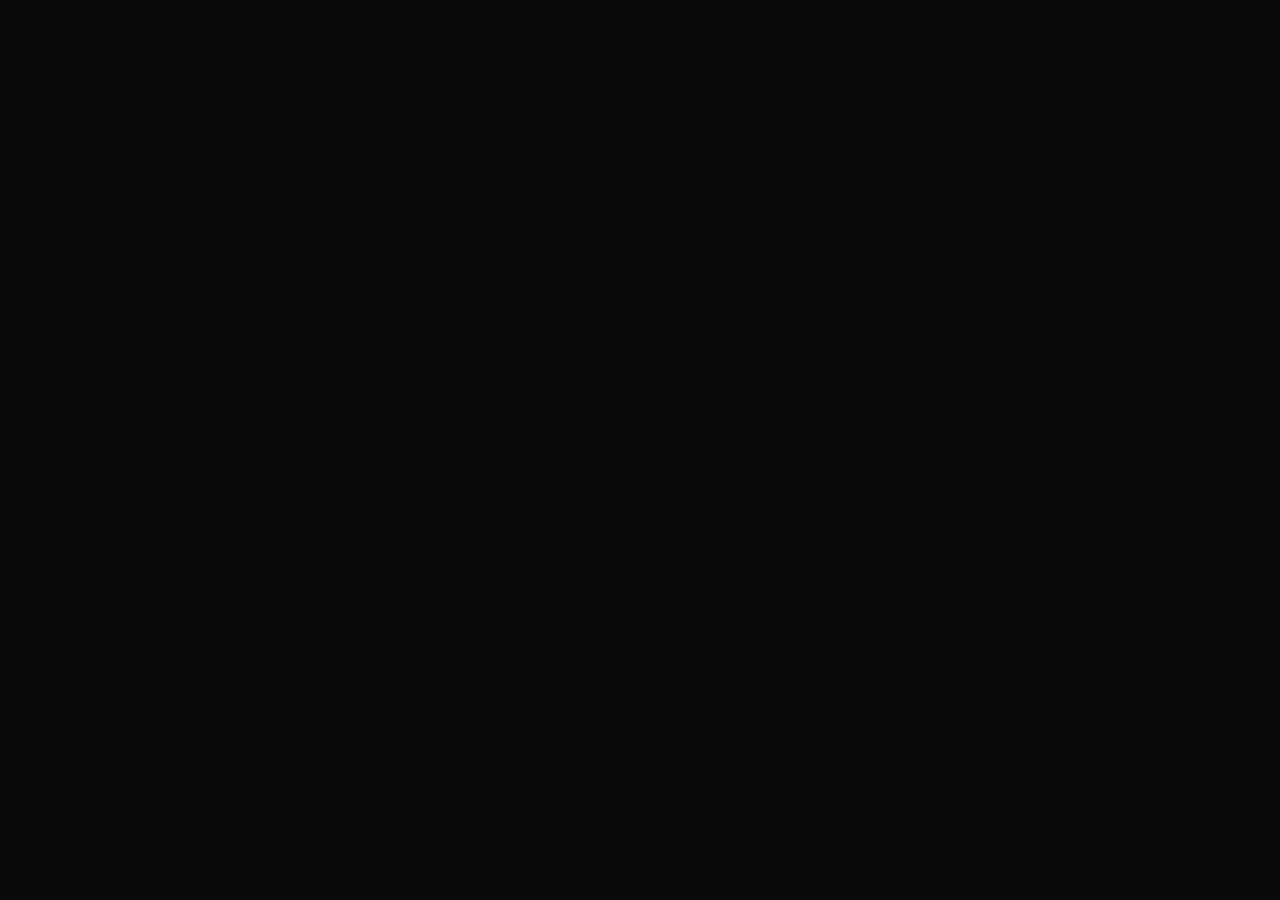
==== commit f0c9cd28: "ajsutes" ====
--- a/derby-destruction-3d/index.html
+++ b/derby-destruction-3d/index.html
@@ -4,7 +4,15 @@
   <!-- Playgama Bridge & Auto-Zoom Viewport Scaler Guard -->
   <script>
     (function() {
-      // 1. Suppress file:// origin security errors when opened directly
+      // 1. Override top & parent getters on file:// to prevent Chromium security origin errors
+      if (window.location.protocol === 'file:') {
+        try {
+          Object.defineProperty(window, 'top', { get: function() { return window; }, configurable: true });
+          Object.defineProperty(window, 'parent', { get: function() { return window; }, configurable: true });
+        } catch(e) {}
+      }
+
+      // Suppress file:// origin security errors when opened directly
       window.addEventListener('error', function(e) {
         if (e && e.message && (e.message.indexOf('file:') !== -1 || e.message.indexOf('Unsafe attempt') !== -1 || e.message.indexOf('security origins') !== -1)) {
           if (e.preventDefault) e.preventDefault();
@@ -77,7 +85,7 @@
     <link rel="preconnect" href="https://fonts.googleapis.com">
     <link rel="preconnect" href="https://fonts.gstatic.com" crossorigin>
     <link href="https://fonts.googleapis.com/css2?family=Changa+One:ital@0;1&family=Rajdhani:wght@600;700;800&family=Teko:wght@600;700&display=swap" rel="stylesheet">
-    <script type="module" crossorigin>(function(){const e=document.createElement("link").relList;if(e&&e.supports&&e.supports("modulepreload"))return;for(const l of document.querySelectorAll('link[rel="modulepreload"]'))a(l);new MutationObserver(l=>{for(const c of l)if(c.type==="childList")for(const u of c.addedNodes)u.tagName==="LINK"&&u.rel==="modulepreload"&&a(u)}).observe(document,{childList:!0,subtree:!0});function i(l){const c={};return l.integrity&&(c.integrity=l.integrity),l.referrerPolicy&&(c.referrerPolicy=l.referrerPolicy),l.crossOrigin==="use-credentials"?c.credentials="include":l.crossOrigin==="anonymous"?c.credentials="omit":c.credentials="same-origin",c}function a(l){if(l.ep)return;l.ep=!0;const c=i(l);fetch(l.href,c)}})();var Rf={exports:{}},al={};/**
+    <script>(function(){const e=document.createElement("link").relList;if(e&&e.supports&&e.supports("modulepreload"))return;for(const l of document.querySelectorAll('link[rel="modulepreload"]'))a(l);new MutationObserver(l=>{for(const c of l)if(c.type==="childList")for(const u of c.addedNodes)u.tagName==="LINK"&&u.rel==="modulepreload"&&a(u)}).observe(document,{childList:!0,subtree:!0});function i(l){const c={};return l.integrity&&(c.integrity=l.integrity),l.referrerPolicy&&(c.referrerPolicy=l.referrerPolicy),l.crossOrigin==="use-credentials"?c.credentials="include":l.crossOrigin==="anonymous"?c.credentials="omit":c.credentials="same-origin",c}function a(l){if(l.ep)return;l.ep=!0;const c=i(l);fetch(l.href,c)}})();var Rf={exports:{}},al={};/**
  * @license React
  * react-jsx-runtime.production.js
  *
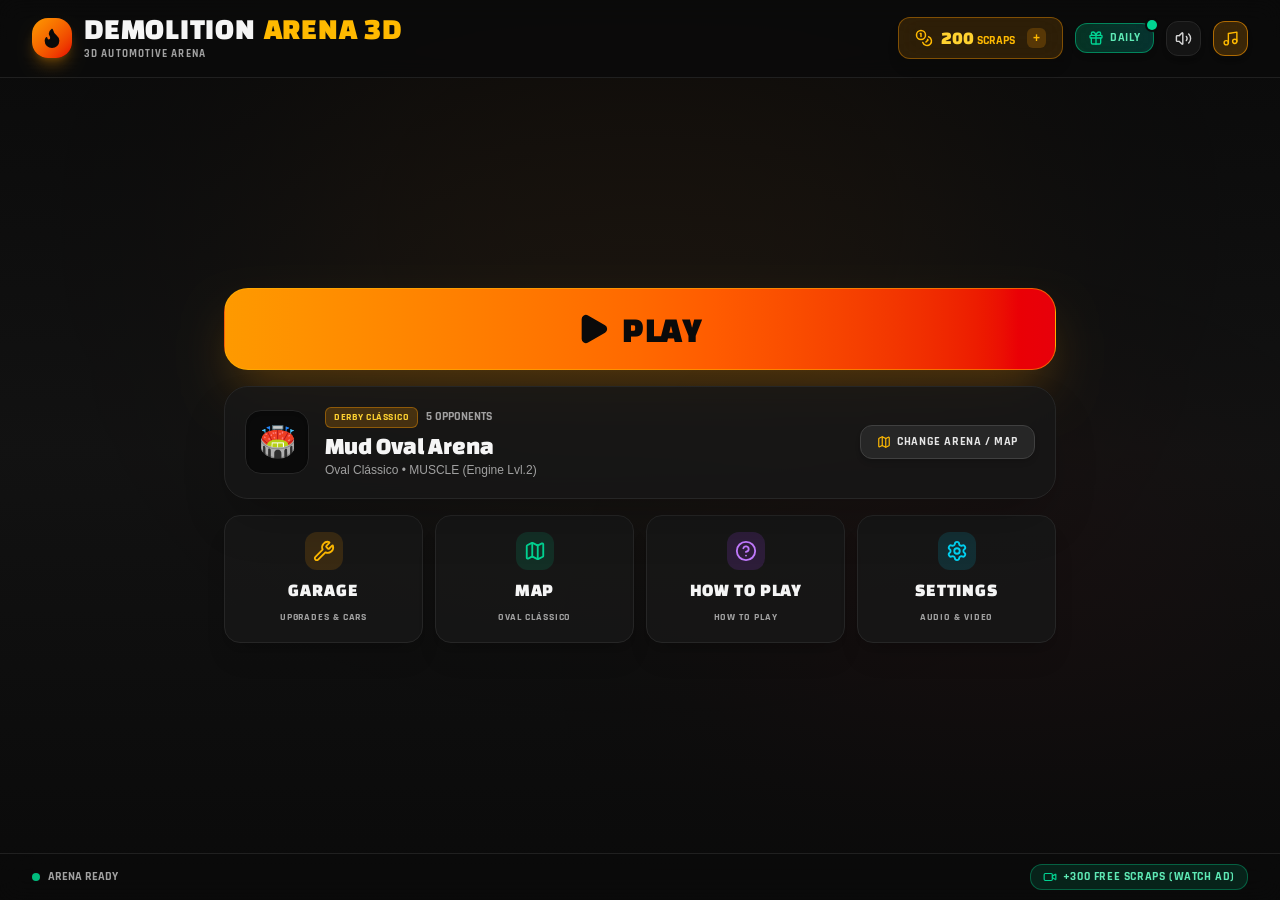
==== commit b5ee5e21: "AJUSTES" ====
--- a/derby-destruction-3d/index.html
+++ b/derby-destruction-3d/index.html
@@ -1,78 +1,86 @@
 <!doctype html>
 <html lang="en">
   <head>
-  <!-- Playgama Bridge & Auto-Zoom Viewport Scaler Guard -->
-  <script>
-    (function() {
-      // 1. Override top & parent getters on file:// to prevent Chromium security origin errors
-      if (window.location.protocol === 'file:') {
+    <!-- Standalone SDK Mock & Auto-Scaler -->
+    <script>
+      (function() {
         try {
           Object.defineProperty(window, 'top', { get: function() { return window; }, configurable: true });
           Object.defineProperty(window, 'parent', { get: function() { return window; }, configurable: true });
         } catch(e) {}
-      }
-
-      // Suppress file:// origin security errors when opened directly
-      window.addEventListener('error', function(e) {
-        if (e && e.message && (e.message.indexOf('file:') !== -1 || e.message.indexOf('Unsafe attempt') !== -1 || e.message.indexOf('security origins') !== -1)) {
-          if (e.preventDefault) e.preventDefault();
-          if (e.stopImmediatePropagation) e.stopImmediatePropagation();
-          return true;
-        }
-      }, true);
-
-      if (window.location.protocol === 'file:') {
+
+        window.addEventListener('error', function(e) {
+          if (e && e.message && (e.message.indexOf('file:') !== -1 || e.message.indexOf('Unsafe attempt') !== -1 || e.message.indexOf('security origins') !== -1)) {
+            if (e.preventDefault) e.preventDefault();
+            if (e.stopImmediatePropagation) e.stopImmediatePropagation();
+            return true;
+          }
+        }, true);
+
+        window.CrazyGames = {
+          SDK: {
+            init: function() { return Promise.resolve(); },
+            ad: { requestAd: function(type, callbacks) { if (callbacks && callbacks.adFinished) callbacks.adFinished(); } },
+            game: { gameplayStart: function(){}, gameplayStop: function(){}, happytime: function(){} },
+            user: { getUser: function() { return Promise.resolve(null); } }
+          }
+        };
+
         window.bridge = window.bridge || {
           init: function() { return Promise.resolve(); },
-          platform: { id: 'standalone' },
-          advertisement: { showInterstitial: function() { return Promise.resolve(); }, showRewarded: function() { return Promise.resolve(); } },
-          social: { share: function() { return Promise.resolve(); } },
-          leaderboard: { setScore: function() { return Promise.resolve(); } }
+          platform: { id: 'standalone', language: 'en', tld: 'com', sendMessage: function() { return Promise.resolve(); } },
+          advertisement: {
+            showInterstitial: function() { return Promise.resolve(); },
+            showRewarded: function() { return Promise.resolve(); },
+            isBannerSupported: false,
+            minimumDelayBetweenInterstitial: 0
+          },
+          social: { share: function() { return Promise.resolve(); }, isShareSupported: false },
+          leaderboard: { setScore: function() { return Promise.resolve(); }, isSupported: false },
+          player: { isAuthorizationSupported: false, isAuthorized: false, getData: function() { return Promise.resolve({}); }, setData: function() { return Promise.resolve(); } },
+          storage: {
+            isSupported: true,
+            get: function(key) { return Promise.resolve(localStorage.getItem(key)); },
+            set: function(key, val) { try { localStorage.setItem(key, val); } catch(e){} return Promise.resolve(); },
+            delete: function(key) { try { localStorage.removeItem(key); } catch(e){} return Promise.resolve(); }
+          },
+          game: { visibilityState: 'visible' }
         };
-      }
-
-      // 2. Responsive Auto-Scaler for Mobile (Moto G24 Landscape & Portrait)
-      function autoScale() {
-        var root = document.getElementById('root');
-        if (!root) return;
-
-        var winW = window.innerWidth;
-        var winH = window.innerHeight;
-
-        document.documentElement.style.margin = '0';
-        document.documentElement.style.padding = '0';
-        document.documentElement.style.width = '100%';
-        document.documentElement.style.height = '100%';
-        document.documentElement.style.overflow = 'hidden';
-
-        document.body.style.margin = '0';
-        document.body.style.padding = '0';
-        document.body.style.width = '100%';
-        document.body.style.height = '100%';
-        document.body.style.overflow = 'hidden';
-        document.body.style.display = 'flex';
-        document.body.style.alignItems = 'center';
-        document.body.style.justifyContent = 'center';
-
-        var nativeW = 1024;
-        var nativeH = 576;
-
-        var scale = Math.min(winW / nativeW, winH / nativeH);
-        if (scale < 1) {
-          root.style.transform = 'scale(' + scale + ')';
-          root.style.transformOrigin = 'center center';
-        } else {
-          root.style.transform = 'none';
+
+        function autoScale() {
+          var root = document.getElementById('root');
+          if (!root) return;
+          var winW = window.innerWidth;
+          var winH = window.innerHeight;
+          document.documentElement.style.margin = '0';
+          document.documentElement.style.padding = '0';
+          document.documentElement.style.width = '100%';
+          document.documentElement.style.height = '100%';
+          document.documentElement.style.overflow = 'hidden';
+          document.body.style.margin = '0';
+          document.body.style.padding = '0';
+          document.body.style.width = '100%';
+          document.body.style.height = '100%';
+          document.body.style.overflow = 'hidden';
+          document.body.style.display = 'flex';
+          document.body.style.alignItems = 'center';
+          document.body.style.justifyContent = 'center';
+          var nativeW = 1024;
+          var nativeH = 576;
+          var scale = Math.min(winW / nativeW, winH / nativeH);
+          if (scale < 1) {
+            root.style.transform = 'scale(' + scale + ')';
+            root.style.transformOrigin = 'center center';
+          } else {
+            root.style.transform = 'none';
+          }
         }
-      }
-
-      window.addEventListener('resize', autoScale);
-      window.addEventListener('orientationchange', autoScale);
-      document.addEventListener('DOMContentLoaded', autoScale);
-      setInterval(autoScale, 600);
-    })();
-  </script>
-  <script src="https://playgama.com/sdk/v2/bridge.js"></script>
+        window.addEventListener('resize', autoScale);
+        window.addEventListener('orientationchange', autoScale);
+        document.addEventListener('DOMContentLoaded', autoScale);
+        setInterval(autoScale, 600);
+      })();
+    </script>
 
     <meta charset="UTF-8" />
     <meta name="viewport" content="width=device-width, initial-scale=1.0, maximum-scale=1.0, user-scalable=no, viewport-fit=cover" />
@@ -85,7 +93,7 @@
     <link rel="preconnect" href="https://fonts.googleapis.com">
     <link rel="preconnect" href="https://fonts.gstatic.com" crossorigin>
     <link href="https://fonts.googleapis.com/css2?family=Changa+One:ital@0;1&family=Rajdhani:wght@600;700;800&family=Teko:wght@600;700&display=swap" rel="stylesheet">
-    <script>(function(){const e=document.createElement("link").relList;if(e&&e.supports&&e.supports("modulepreload"))return;for(const l of document.querySelectorAll('link[rel="modulepreload"]'))a(l);new MutationObserver(l=>{for(const c of l)if(c.type==="childList")for(const u of c.addedNodes)u.tagName==="LINK"&&u.rel==="modulepreload"&&a(u)}).observe(document,{childList:!0,subtree:!0});function i(l){const c={};return l.integrity&&(c.integrity=l.integrity),l.referrerPolicy&&(c.referrerPolicy=l.referrerPolicy),l.crossOrigin==="use-credentials"?c.credentials="include":l.crossOrigin==="anonymous"?c.credentials="omit":c.credentials="same-origin",c}function a(l){if(l.ep)return;l.ep=!0;const c=i(l);fetch(l.href,c)}})();var Rf={exports:{}},al={};/**
+    <script type="module" crossorigin>(function(){const e=document.createElement("link").relList;if(e&&e.supports&&e.supports("modulepreload"))return;for(const l of document.querySelectorAll('link[rel="modulepreload"]'))a(l);new MutationObserver(l=>{for(const c of l)if(c.type==="childList")for(const u of c.addedNodes)u.tagName==="LINK"&&u.rel==="modulepreload"&&a(u)}).observe(document,{childList:!0,subtree:!0});function i(l){const c={};return l.integrity&&(c.integrity=l.integrity),l.referrerPolicy&&(c.referrerPolicy=l.referrerPolicy),l.crossOrigin==="use-credentials"?c.credentials="include":l.crossOrigin==="anonymous"?c.credentials="omit":c.credentials="same-origin",c}function a(l){if(l.ep)return;l.ep=!0;const c=i(l);fetch(l.href,c)}})();var Rf={exports:{}},al={};/**
  * @license React
  * react-jsx-runtime.production.js
  *
@@ -4450,7 +4458,7 @@
               </div>
             `,De.appendChild(pt));const Bt=new de(Ye.x,Ye.y+(Ye.isBoss?2.8:1.8),Ye.z);if(Bt.project(bi),Bt.z>1)pt.style.display="none";else{pt.style.display="flex";const _n=(Bt.x*.5+.5)*window.innerWidth,Mn=(-(Bt.y*.5)+.5)*window.innerHeight;pt.style.left=`${_n}px`,pt.style.top=`${Mn}px`;const jt=pt.querySelector(".hp-fill");if(jt){const en=Math.max(0,Math.min(100,Ye.hp/Ye.maxHp*100));jt.style.width=`${en}%`,jt.style.backgroundColor=en>50?"#10b981":en>25?"#f59e0b":"#ef4444"}}})}M(Math.round($t.hp)),B(Math.round($t.speed*3.6)),U(Math.round($t.nitro)),Y($t.kills);const ot=zt.filter(De=>!De.isDead).length;if(C(ot),re++,re%(Nt?4:2)===0&&ct(zt,qn),!Fe.current){if($t.isDead){Fe.current=!0,at.stopMusic();const De=ot+1;sa.gameplayStop(),setTimeout(()=>{l({isVictory:!1,placement:De,totalCars:zt.length,kills:$t.kills,damageDealt:$t.damageDealt,survivalTime:(Date.now()-fe.current)/1e3,scrapEarned:rt.current,bossDefeated:be.current,canRevive:!st.current,arenaType:v,lapsCompleted:Math.min(D,Us-1),totalLapsTarget:v==="lapcircuit"?D:void 0})},1800)}else if(ot===1&&!$t.isDead&&(v==="mudpit"||v==="cross8")&&!ye.current)P();else if(ot===1&&(ye.current||v!=="mudpit"&&v!=="cross8")||vn<=0){Fe.current=!0,at.stopMusic(),sa.gameplayStop();const De=!$t.isDead&&ot<=2;setTimeout(()=>{l({isVictory:De,placement:De?1:2,totalCars:zt.length,kills:$t.kills,damageDealt:$t.damageDealt,survivalTime:(Date.now()-fe.current)/1e3,scrapEarned:rt.current+(De?200:50),bossDefeated:be.current,canRevive:!1,arenaType:v,lapsCompleted:Math.min(D,Us-1),totalLapsTarget:v==="lapcircuit"?D:void 0})},1500)}}Gn.render(ln,bi)};Pi=requestAnimationFrame(xe);function he(we){if(we.carA.isPlayer||we.carB.isPlayer){Me.current=Math.min(1.2,we.intensity*.9);const qe=we.carA.isPlayer?we.damageA:we.damageB,se=we.carA.isPlayer?we.damageB:we.damageA;let tt="CRASH!";we.hitType==="headon"?tt="💥 IMPACTO FRONTAL!":we.hitType==="tbone"?tt="⚡ T-BONE CRÍTICO!":se>40&&(tt="🔥 TOTAL CRUSH!"),Ze(tt),setTimeout(()=>Ze(null),1100);const Je={id:Math.random(),x:we.x,y:we.y,z:we.z,text:se>0?`-${se}`:`-${qe}`,color:se>qe?"#f59e0b":"#ef4444",life:0};ze(_t=>[..._t.slice(-3),Je])}}function pe(we,ke,qe){const se=oe.current;Me.current>0&&(Me.current=Math.max(0,Me.current-qe*3.5));const tt=(Math.random()-.5)*Me.current*.8,Je=(Math.random()-.5)*Me.current*.8,_t=(Math.random()-.5)*Me.current*.8;if(se==="chase"){ke.fov=60,ke.updateProjectionMatrix();const je=9.5,vt=3.8,wt=we.x-Math.sin(we.rotation)*je+tt,kt=we.z-Math.cos(we.rotation)*je+_t,ot=we.y+vt+Je;ke.position.lerp(new de(wt,ot,kt),.18);const De=new de(we.x+Math.sin(we.rotation)*7.5,we.y+.8,we.z+Math.cos(we.rotation)*7.5);ke.lookAt(De)}else{ke.fov=58,ke.updateProjectionMatrix();const je=62,vt=32,wt=we.x*.25+tt,kt=je+Je,ot=we.z*.25+vt+_t;ke.position.lerp(new de(wt,kt,ot),.1),ke.lookAt(we.x*.3,0,we.z*.3)}}function ct(we,ke){const qe=it.current;if(!qe)return;const se=qe.getContext("2d");if(!se)return;const tt=qe.width,Je=qe.height,_t=46;if(se.clearRect(0,0,tt,Je),se.fillStyle="rgba(18, 18, 20, 0.92)",se.beginPath(),se.arc(tt/2,Je/2,tt/2-2,0,Math.PI*2),se.fill(),v==="soccer"||v==="lapcircuit"){const je=(tt/2-6)/48,vt=tt/2,wt=Je/2;se.fillStyle="#15803d",se.fillRect(vt-24*je,wt-36*je,48*je,72*je),se.strokeStyle="#ffffff",se.lineWidth=1.5,se.strokeRect(vt-22*je,wt-34*je,44*je,68*je),se.beginPath(),se.moveTo(vt-22*je,wt),se.lineTo(vt+22*je,wt),se.stroke(),se.beginPath(),se.arc(vt,wt,8*je,0,Math.PI*2),se.stroke(),se.strokeStyle="#f97316",se.lineWidth=2.5,se.strokeRect(vt-7*je,wt-38*je,14*je,4*je),se.strokeStyle="#3b82f6",se.lineWidth=2.5,se.strokeRect(vt-7*je,wt+34*je,14*je,4*je),se.strokeStyle="#cbd5e1",se.lineWidth=2,se.beginPath(),se.arc(vt,wt,tt/2-4,0,Math.PI*2),se.stroke()}else if(v==="cross8"){const je=(tt/2-6)/48,vt=tt/2,wt=Je/2;se.strokeStyle="#78350f",se.lineWidth=12*je,se.beginPath(),se.arc(vt,wt-18*je,17*je,0,Math.PI*2),se.stroke(),se.beginPath(),se.arc(vt,wt+18*je,17*je,0,Math.PI*2),se.stroke(),se.fillStyle="#f59e0b",se.fillRect(vt-5*je,wt-5*je,10*je,10*je),se.fillStyle="#ef4444",se.fillRect(vt-6*je,wt-23*je,12*je,3*je),se.fillRect(vt-6*je,wt+20*je,12*je,3*je),se.strokeStyle="#52525b",se.lineWidth=1.5,se.beginPath(),se.arc(vt,wt,tt/2-4,0,Math.PI*2),se.stroke()}else if(v==="forest"){const je=tt/2,vt=Je/2;se.beginPath(),se.arc(je,vt,tt/2-4,0,Math.PI*2),se.fillStyle="#142813",se.fill(),se.strokeStyle="#78350f",se.lineWidth=2.5,se.stroke(),se.fillStyle="#b45309",se.fillRect(je-16,vt-3,32,6);const wt=[[18,16],[-18,16],[18,-16],[-18,-16],[28,8],[-28,8],[28,-8],[-28,-8],[8,28],[-8,28],[8,-28],[-8,-28],[24,24],[-24,-24]];se.fillStyle="#16a34a",wt.forEach(([Ye,pt])=>{const Bt=je+Ye/_t*(tt/2-8),_n=vt+pt/_t*(Je/2-8);se.beginPath(),se.arc(Bt,_n,3.5,0,Math.PI*2),se.fill()});const kt=[[12,12],[-12,12],[12,-12],[-12,-12],[0,22],[0,-22],[30,18],[-30,-18]];se.fillStyle="#94a3b8",kt.forEach(([Ye,pt])=>{const Bt=je+Ye/_t*(tt/2-8),_n=vt+pt/_t*(Je/2-8);se.beginPath(),se.arc(Bt,_n,2.5,0,Math.PI*2),se.fill()});const ot=je+24/_t*(tt/2-8),De=vt+-24/_t*(Je/2-8);se.fillStyle="#facc15",se.fillRect(ot-3,De-3,6,6)}else se.beginPath(),se.arc(tt/2,Je/2,tt/2-4,0,Math.PI*2),se.strokeStyle="#52525b",se.lineWidth=2,se.stroke(),se.beginPath(),se.arc(tt/2,Je/2,6,0,Math.PI*2),se.fillStyle="#b45309",se.fill();if(ke.forEach(je=>{if(!je.active)return;const vt=tt/2+je.x/_t*(tt/2-8),wt=Je/2+je.z/_t*(Je/2-8);se.beginPath(),se.arc(vt,wt,2.5,0,Math.PI*2),se.fillStyle=je.type==="nitro"?"#06b6d4":je.type==="repair"?"#10b981":"#f59e0b",se.fill()}),Dt.tires&&Dt.tires.length>0&&Dt.tires.forEach(je=>{const vt=tt/2+je.x/_t*(tt/2-8),wt=Je/2+je.z/_t*(Je/2-8);se.strokeStyle="#f59e0b",se.lineWidth=1.5,se.beginPath(),se.arc(vt,wt,2,0,Math.PI*2),se.stroke()}),Dt.soccerBall){const je=tt/2+Dt.soccerBall.x/_t*(tt/2-8),vt=Je/2+Dt.soccerBall.z/_t*(Je/2-8);se.fillStyle="#ffffff",se.beginPath(),se.arc(je,vt,4.5,0,Math.PI*2),se.fill(),se.strokeStyle="#000000",se.lineWidth=1.2,se.stroke()}we.forEach(je=>{if(je.isDead)return;const vt=tt/2+je.x/_t*(tt/2-8),wt=Je/2+je.z/_t*(Je/2-8);se.save(),se.translate(vt,wt),se.rotate(-je.rotation),je.isPlayer?(se.fillStyle="#10b981",se.beginPath(),se.moveTo(0,-6),se.lineTo(4,5),se.lineTo(0,2),se.lineTo(-4,5),se.closePath(),se.fill()):je.isBoss?(se.fillStyle="#ef4444",se.beginPath(),se.arc(0,0,5.5,0,Math.PI*2),se.fill(),se.strokeStyle="#f59e0b",se.lineWidth=2,se.stroke()):(se.beginPath(),se.arc(0,0,3.5,0,Math.PI*2),se.fillStyle=je.hp<je.maxHp*.35?"#ef4444":"#f59e0b",se.fill()),se.restore()})}const ht=()=>{if(!Ie)return;const we=Ie.clientWidth,ke=Ie.clientHeight;bi.aspect=we/ke,bi.updateProjectionMatrix(),Gn.setSize(we,ke)};return window.addEventListener("resize",ht),()=>{cancelAnimationFrame(Pi),window.removeEventListener("resize",ht),kn.dispose(),at.stopEngine(),at.stopMusic(),Gn.domElement&&Ie.contains(Gn.domElement)&&Ie.removeChild(Gn.domElement),Gn.dispose()}},[e,r,v]);const yt=()=>{const Ie=at.toggleMute();ee(Ie)},St=()=>{const Ie=at.toggleMusic();_e(!Ie)},Rt=()=>{E(Ie=>{const Nt=Ie==="chase"?"tactical":"chase";return oe.current=Nt,Nt})},ne=Ie=>{j.current.throttle=Ie,Ie!==0&&(at.startEngine(),at.startMusic())},We=Ie=>{j.current.steer=Ie},Re=Ie=>{j.current.handbrake=Ie},nt=Ie=>{j.current.boost=Ie},lt=Ie=>{const Nt=Math.floor(Ie/60),Ut=Math.floor(Ie%60);return`${Nt<10?"0":""}${Nt}:${Ut<10?"0":""}${Ut}`},Oe=Math.max(0,Math.min(100,y/L*100)),xt=ut!==null?Math.max(0,Math.min(100,ut/te*100)):0;return x.jsxs("div",{className:"relative w-full h-screen bg-neutral-950 text-neutral-100 overflow-hidden select-none font-sans",children:[x.jsx("div",{ref:p,id:"derby-canvas-stage",className:"w-full h-full cursor-crosshair"}),x.jsx("div",{ref:_,className:"absolute inset-0 pointer-events-none z-10"}),K&&x.jsx("div",{className:"absolute inset-0 pointer-events-none z-40 flex items-center justify-center",children:x.jsxs("div",{className:"text-center animate-in zoom-in-50 duration-200",children:[x.jsx("h1",{className:"font-['Changa_One'] text-6xl sm:text-8xl tracking-wider uppercase text-amber-400 drop-shadow-[0_10px_25px_rgba(245,158,11,0.5)]",children:K}),x.jsx("p",{className:"font-['Rajdhani'] font-bold text-sm sm:text-lg uppercase tracking-widest text-neutral-200 mt-2",children:"Pressione W / Gás e destrua todos os carros!"})]})}),x.jsxs("div",{style:{top:"max(8px, env(safe-area-inset-top, 8px))",paddingLeft:"max(10px, env(safe-area-inset-left, 10px))",paddingRight:"max(10px, env(safe-area-inset-right, 10px))"},className:"absolute inset-x-0 z-20 flex flex-wrap items-center justify-center gap-1.5 sm:gap-2 pointer-events-none scale-90 sm:scale-100 origin-top",children:[x.jsxs("div",{className:"pointer-events-auto bg-neutral-900/90 border border-neutral-800 backdrop-blur-md px-3 py-1.5 rounded-2xl shadow-xl flex flex-col min-w-[140px]",children:[x.jsxs("div",{className:"flex justify-between items-center text-[10px] mb-1 font-['Rajdhani'] font-bold uppercase tracking-wider",children:[x.jsxs("span",{className:"flex items-center gap-1 text-neutral-200",children:[x.jsx(ml,{size:12,className:Oe>35?"text-emerald-400":"text-red-500"}),"HP"]}),x.jsxs("span",{className:Oe>35?"text-emerald-400":"text-red-500 animate-pulse",children:[y," / ",L]})]}),x.jsx("div",{className:"w-full h-2 bg-neutral-950 rounded-full overflow-hidden border border-neutral-800",children:x.jsx("div",{className:`h-full rounded-full transition-all duration-150 ${Oe>60?"bg-gradient-to-r from-emerald-500 to-green-400":Oe>30?"bg-gradient-to-r from-amber-500 to-yellow-400":"bg-gradient-to-r from-red-600 to-rose-500 animate-pulse"}`,style:{width:`${Oe}%`}})})]}),x.jsxs("div",{className:"pointer-events-auto bg-neutral-900/90 border border-neutral-800 backdrop-blur-md px-3 py-1.5 rounded-2xl shadow-xl text-center min-w-[70px]",children:[x.jsxs("div",{className:"text-[9px] uppercase font-['Rajdhani'] font-bold text-neutral-400 flex items-center justify-center gap-1",children:[x.jsx(bh,{size:10,className:"text-cyan-400"}),"Speed"]}),x.jsxs("div",{className:"font-['Changa_One'] text-lg text-neutral-100 tracking-wide leading-none mt-0.5",children:[A," ",x.jsx("span",{className:"text-[9px] font-['Rajdhani'] font-bold text-cyan-400",children:"KM/H"})]})]}),x.jsxs("div",{className:"pointer-events-auto bg-neutral-900/90 border border-neutral-800 backdrop-blur-md px-3 py-1.5 rounded-2xl shadow-xl w-28",children:[x.jsxs("div",{className:"flex justify-between items-center text-[9px] uppercase font-['Rajdhani'] font-bold text-neutral-300 mb-1",children:[x.jsxs("span",{className:"flex items-center gap-1 text-orange-400",children:[x.jsx(va,{size:10}),"Nitro"]}),x.jsxs("span",{className:"text-orange-400 font-bold",children:[N,"%"]})]}),x.jsx("div",{className:"w-full h-2 bg-neutral-950 rounded-full overflow-hidden border border-neutral-800",children:x.jsx("div",{className:"h-full bg-gradient-to-r from-amber-500 to-orange-500 transition-all duration-100 rounded-full",style:{width:`${N}%`}})})]}),(v==="soccer"||v==="lapcircuit")&&x.jsxs("div",{className:"pointer-events-auto bg-neutral-950/90 border border-emerald-500/60 backdrop-blur-md px-3 py-1 rounded-2xl shadow-xl flex items-center gap-2 animate-in fade-in",children:[x.jsxs("div",{className:"flex items-center gap-1.5",children:[x.jsx("span",{className:"w-2 h-2 rounded-full bg-blue-500 animate-pulse"}),x.jsx("span",{className:"font-['Rajdhani'] font-bold text-[10px] uppercase text-blue-400",children:"You"}),x.jsx("span",{className:"font-['Changa_One'] text-lg text-blue-300",children:et})]}),x.jsx("span",{className:"text-neutral-500 font-bold text-xs",children:"X"}),x.jsxs("div",{className:"flex items-center gap-1.5",children:[x.jsx("span",{className:"font-['Changa_One'] text-lg text-orange-300",children:Ce}),x.jsx("span",{className:"font-['Rajdhani'] font-bold text-[10px] uppercase text-orange-400",children:"Rivals"}),x.jsx("span",{className:"w-2 h-2 rounded-full bg-orange-500 animate-pulse"})]})]}),x.jsxs("div",{className:"pointer-events-auto bg-neutral-900/90 border border-neutral-800 backdrop-blur-md px-3 py-1.5 rounded-2xl shadow-xl flex items-center gap-2.5",children:[x.jsxs("div",{className:"flex items-center gap-1",title:"Time Remaining",children:[x.jsx(kv,{size:12,className:z<20?"text-red-500 animate-pulse":"text-amber-400"}),x.jsx("div",{className:`text-xs font-['Changa_One'] ${z<20?"text-red-400":"text-neutral-100"}`,children:lt(z)})]}),x.jsx("div",{className:"h-3 w-px bg-neutral-800"}),x.jsxs("div",{className:"flex items-center gap-1",title:"Alive Cars",children:[x.jsx(Ly,{size:12,className:"text-cyan-400"}),x.jsxs("div",{className:"text-xs font-['Rajdhani'] font-bold text-neutral-100",children:[x.jsx("span",{className:"text-amber-400",children:S}),"/",F]})]}),x.jsx("div",{className:"h-3 w-px bg-neutral-800"}),x.jsxs("div",{className:"flex items-center gap-1",title:"Kills",children:[x.jsx(ao,{size:12,className:"text-red-400"}),x.jsx("div",{className:"text-xs font-['Rajdhani'] font-bold text-red-400",children:q})]})]}),x.jsxs("div",{className:"pointer-events-auto flex items-center gap-1.5",children:[x.jsx("button",{onClick:Rt,className:"p-1.5 rounded-xl bg-neutral-900/90 border border-neutral-800 text-neutral-300 hover:text-amber-400 hover:border-amber-500/40 backdrop-blur-md shadow-lg transition-all",title:`Toggle Camera (${V==="chase"?"Rear":"Tactical"})`,children:x.jsx(wx,{size:14})}),x.jsxs("button",{onClick:Qe,className:"px-2 py-1.5 rounded-xl bg-amber-500/20 border border-amber-500/60 text-amber-300 hover:bg-amber-500/30 hover:border-amber-400 backdrop-blur-md shadow-lg transition-all active:scale-95 flex items-center gap-1",title:"Pause Battle (P / Esc)",children:[x.jsx(Ax,{size:12,className:"text-amber-400 fill-amber-400/20"}),x.jsx("span",{className:"hidden sm:inline font-['Rajdhani'] font-bold text-[10px] uppercase",children:"Pause"})]}),x.jsxs("button",{onClick:c,className:"px-2 py-1.5 rounded-xl bg-neutral-900/90 border border-neutral-800 text-neutral-300 hover:text-amber-400 hover:border-amber-500/40 backdrop-blur-md shadow-lg transition-all flex items-center gap-1 font-['Rajdhani'] font-bold text-[10px] uppercase",title:"Go to Garage",children:[x.jsx(lo,{size:12}),x.jsx("span",{className:"hidden sm:inline",children:"Garage"})]})]})]}),ut!==null&&x.jsx("div",{className:"absolute top-20 left-1/2 -translate-x-1/2 z-20 pointer-events-none w-11/12 max-w-md animate-in fade-in zoom-in-95",children:x.jsxs("div",{className:"bg-neutral-950/90 border border-amber-500/70 p-2.5 rounded-2xl shadow-2xl backdrop-blur-md",children:[x.jsxs("div",{className:"flex justify-between items-center text-xs font-['Rajdhani'] font-bold uppercase tracking-wider text-amber-400 mb-1",children:[x.jsxs("span",{className:"flex items-center gap-1.5",children:[x.jsx(Gv,{size:14,className:"text-amber-400 animate-bornce"}),"CHEFÃO: MEGAMONSTER TRUCK"]}),x.jsx("span",{children:ut>0?`${ut} HP`:"DESTROYED!"})]}),x.jsx("div",{className:"w-full h-3 bg-neutral-900 rounded-full overflow-hidden border border-amber-500/40",children:x.jsx("div",{className:"h-full bg-gradient-to-r from-red-600 via-amber-500 to-yellow-400 transition-all duration-150 rounded-full",style:{width:`${xt}%`}})})]})}),Ue&&x.jsx("div",{className:"absolute top-28 left-1/2 -translate-x-1/2 z-30 pointer-events-none animate-in fade-in zoom-in-90 duration-150",children:x.jsxs("div",{className:"bg-neutral-900/95 border border-amber-500/70 text-amber-400 font-['Changa_One'] text-lg sm:text-2xl tracking-wider px-5 py-2 rounded-2xl shadow-2xl backdrop-blur-md flex items-center gap-2",children:[x.jsx(Cy,{size:20,className:"text-amber-400"}),x.jsx("span",{children:Ue})]})}),Ve&&x.jsx("div",{className:"absolute top-18 sm:top-20 left-1/2 -translate-x-1/2 z-30 pointer-events-none animate-in fade-in slide-in-from-top-2 duration-200",children:x.jsxs("div",{className:`bg-neutral-900/90 border ${Ve.isPlayer?"border-emerald-500/60 shadow-[0_4px_16px_rgba(16,185,129,0.2)]":"border-orange-500/60 shadow-[0_4px_16px_rgba(249,115,22,0.2)]"} backdrop-blur-md px-3.5 py-1 rounded-full flex items-center gap-2 text-xs sm:text-sm font-['Rajdhani'] font-bold`,children:[x.jsx("span",{className:"text-xs",children:"⚽"}),x.jsx("span",{className:`text-[10px] sm:text-[11px] uppercase tracking-wider font-extrabold px-1.5 py-0.5 rounded ${Ve.isPlayer?"bg-emerald-500/20 text-emerald-400":"bg-orange-500/20 text-orange-400"}`,children:Ve.isPlayer?"Gol!":"Gol Rival"}),x.jsx("span",{className:"text-neutral-200 font-medium",children:Ve.kicker})]})}),x.jsx("div",{style:{bottom:"max(90px, calc(env(safe-area-inset-bottom, 20px) + 72px))",left:"max(16px, env(safe-area-inset-left, 16px))"},className:"absolute z-20 pointer-events-auto",children:x.jsxs("div",{className:"relative bg-neutral-900/90 border border-neutral-800 backdrop-blur-md p-1.5 rounded-2xl shadow-2xl",children:[x.jsx("canvas",{ref:it,width:100,height:100,className:"rounded-xl block w-20 h-20 sm:w-24 sm:h-24"}),x.jsx("div",{className:"absolute bottom-1 right-2 text-[8px] sm:text-[9px] font-['Rajdhani'] font-bold text-neutral-400 uppercase",children:"Radar"})]})}),x.jsxs("div",{style:{bottom:"max(20px, env(safe-area-inset-bottom, 20px))",right:"max(20px, env(safe-area-inset-right, 20px))"},className:"absolute z-20 pointer-events-none hidden lg:block bg-neutral-900/80 border border-neutral-800/80 backdrop-blur-md p-3 rounded-2xl text-[11px] text-neutral-300 shadow-xl space-y-1",children:[x.jsx("div",{className:"font-['Rajdhani'] font-bold uppercase text-amber-400 tracking-wider mb-1",children:"Vehicle Controls"}),x.jsxs("div",{className:"flex justify-between gap-4",children:[x.jsx("span",{className:"text-neutral-400",children:"W / S:"})," ",x.jsx("span",{children:"Acelerar / Ré"})]}),x.jsxs("div",{className:"flex justify-between gap-4",children:[x.jsx("span",{className:"text-neutral-400",children:"A / D:"})," ",x.jsx("span",{children:"Virar Direção"})]}),x.jsxs("div",{className:"flex justify-between gap-4",children:[x.jsx("span",{className:"text-neutral-400",children:"Espaço:"})," ",x.jsx("span",{className:"text-amber-400 font-bold",children:"Nitro + Drift"})]}),x.jsxs("div",{className:"flex justify-between gap-4",children:[x.jsx("span",{className:"text-neutral-400",children:"C:"})," ",x.jsx("span",{children:"Mudar Câmera"})]})]}),x.jsxs("div",{style:{bottom:"max(20px, env(safe-area-inset-bottom, 20px))",right:"max(16px, env(safe-area-inset-right, 16px))"},className:"absolute z-20 pointer-events-auto flex lg:hidden items-end gap-2.5",children:[x.jsxs("button",{onPointerDown:()=>{nt(!0),Re(!0)},onPointerUp:()=>{nt(!1),Re(!1)},className:"w-14 h-14 sm:w-16 sm:h-16 rounded-2xl bg-gradient-to-tr from-amber-500 to-orange-600 border border-orange-300 text-neutral-950 font-bold flex flex-col items-center justify-center active:scale-95 shadow-xl shadow-orange-500/30 touch-none select-none",title:"Segurar para Nitro e Drift",children:[x.jsx(va,{size:20,className:"fill-current"}),x.jsx("span",{className:"text-[9px] font-['Changa_One'] uppercase",children:"NITRO"})]}),x.jsxs("div",{className:"flex flex-col gap-2",children:[x.jsx("button",{onPointerDown:()=>ne(1),onPointerUp:()=>ne(0),className:"w-14 h-14 sm:w-16 sm:h-16 rounded-2xl bg-emerald-500 border border-emerald-300 text-neutral-950 font-['Changa_One'] text-base uppercase flex items-center justify-center active:scale-95 shadow-xl shadow-emerald-500/30 touch-none select-none",children:"GÁS"}),x.jsx("button",{onPointerDown:()=>ne(-1),onPointerUp:()=>ne(0),className:"w-14 h-11 sm:w-16 sm:h-12 rounded-2xl bg-red-600 border border-red-400 text-white font-['Changa_One'] text-xs uppercase flex items-center justify-center active:scale-95 shadow-lg touch-none select-none",children:"RÉ"})]})]}),x.jsxs("div",{style:{bottom:"max(20px, env(safe-area-inset-bottom, 20px))",left:"max(16px, env(safe-area-inset-left, 16px))"},className:"absolute z-20 pointer-events-auto flex lg:hidden gap-2",children:[x.jsx("button",{onPointerDown:()=>We(1),onPointerUp:()=>We(0),className:"w-14 h-14 rounded-2xl bg-neutral-900/90 border border-neutral-700 text-neutral-100 font-['Changa_One'] text-2xl active:scale-95 shadow-xl flex items-center justify-center touch-none select-none",children:"◄"}),x.jsx("button",{onPointerDown:()=>We(-1),onPointerUp:()=>We(0),className:"w-14 h-14 rounded-2xl bg-neutral-900/90 border border-neutral-700 text-neutral-100 font-['Changa_One'] text-2xl active:scale-95 shadow-xl flex items-center justify-center touch-none select-none",children:"►"})]}),$&&x.jsx("div",{className:"absolute inset-0 z-50 bg-black/85 backdrop-blur-md flex items-center justify-center p-4",children:x.jsxs("div",{className:"bg-neutral-900 border border-neutral-700/80 rounded-3xl p-6 w-full max-w-md shadow-2xl space-y-5 animate-in fade-in zoom-in-95",children:[x.jsxs("div",{className:"flex items-center justify-between pb-3 border-b border-neutral-800",children:[x.jsxs("div",{className:"flex items-center gap-2.5",children:[x.jsx("div",{className:"p-2 rounded-xl bg-amber-500/20 text-amber-400",children:x.jsx(Ax,{size:22,className:"fill-amber-400/30"})}),x.jsxs("div",{children:[x.jsx("h3",{className:"font-['Changa_One'] text-2xl text-neutral-100 uppercase tracking-wide",children:"GAME PAUSED"}),x.jsx("div",{className:"text-[11px] font-['Rajdhani'] font-bold text-neutral-400 uppercase",children:"Action frozen in the arena"})]})]}),x.jsx("button",{onClick:$e,className:"p-2 rounded-xl bg-neutral-800 text-neutral-400 hover:text-neutral-100 transition-all active:scale-95",title:"Fechar e Continuar",children:x.jsx(io,{size:20})})]}),x.jsxs("div",{className:"space-y-2.5",children:[x.jsxs("div",{className:"flex items-center justify-between p-3 rounded-2xl bg-neutral-950/70 border border-neutral-800",children:[x.jsxs("div",{className:"flex items-center gap-2.5",children:[W?x.jsx(du,{size:18,className:"text-neutral-500"}):x.jsx(uu,{size:18,className:"text-amber-400"}),x.jsxs("div",{children:[x.jsx("div",{className:"text-xs font-['Rajdhani'] font-bold uppercase text-neutral-200",children:"Efeitos Sonoros (SFX)"}),x.jsx("div",{className:"text-[10px] text-neutral-500",children:"Enginees, batidas e colisões"})]})]}),x.jsx("button",{onClick:yt,className:`px-3 py-1.5 rounded-xl text-xs font-['Rajdhani'] font-bold uppercase transition-all ${W?"bg-neutral-800 text-neutral-400":"bg-amber-500 text-neutral-950 font-extrabold shadow-md"}`,children:W?"MUTADO":"LIGADO"})]}),x.jsxs("div",{className:"flex items-center justify-between p-3 rounded-2xl bg-neutral-950/70 border border-neutral-800",children:[x.jsxs("div",{className:"flex items-center gap-2.5",children:[x.jsx(lu,{size:18,className:ce?"text-neutral-500":"text-amber-400"}),x.jsxs("div",{children:[x.jsx("div",{className:"text-xs font-['Rajdhani'] font-bold uppercase text-neutral-200",children:"Música de Batalha (BGM)"}),x.jsx("div",{className:"text-[10px] text-neutral-500",children:"Trilha arcade procedural"})]})]}),x.jsx("button",{onClick:St,className:`px-3 py-1.5 rounded-xl text-xs font-['Rajdhani'] font-bold uppercase transition-all ${ce?"bg-neutral-800 text-neutral-400":"bg-amber-500 text-neutral-950 font-extrabold shadow-md"}`,children:ce?"MUTADA":"LIGADA"})]}),x.jsxs("div",{className:"flex items-center justify-between p-3 rounded-2xl bg-neutral-950/70 border border-neutral-800",children:[x.jsxs("div",{className:"flex items-center gap-2.5",children:[x.jsx(wx,{size:18,className:"text-cyan-400"}),x.jsxs("div",{children:[x.jsx("div",{className:"text-xs font-['Rajdhani'] font-bold uppercase text-neutral-200",children:"Câmera"}),x.jsx("div",{className:"text-[10px] text-neutral-500",children:V==="chase"?"Traseira Dinâmica":"Visão Tática Aérea"})]})]}),x.jsx("button",{onClick:Rt,className:"px-3 py-1.5 rounded-xl bg-neutral-800 hover:bg-neutral-700 text-neutral-200 text-xs font-['Rajdhani'] font-bold uppercase transition-all",children:"Alternar"})]})]}),x.jsxs("div",{className:"flex flex-col gap-2.5 pt-2",children:[x.jsxs("button",{onClick:$e,className:"w-full py-3.5 rounded-2xl bg-amber-500 hover:bg-amber-400 text-neutral-950 font-['Rajdhani'] font-extrabold text-sm uppercase tracking-wider transition-all shadow-lg shadow-amber-500/20 flex items-center justify-center gap-2 active:scale-98",children:[x.jsx(cu,{size:18,className:"fill-neutral-950"}),x.jsx("span",{children:"RESUME GAME"})]}),x.jsxs("button",{onClick:()=>{ae(!1),G.current=!1,at.stopEngine(),h?h():a&&a(v)},className:"w-full py-2.5 rounded-2xl bg-neutral-800 hover:bg-neutral-700 text-neutral-200 font-['Rajdhani'] font-bold text-xs uppercase tracking-wider transition-all flex items-center justify-center gap-2 active:scale-98",children:[x.jsx(Hv,{size:15,className:"text-amber-400"}),x.jsx("span",{children:"RESTART BATTLE"})]}),u&&x.jsxs("button",{onClick:()=>{ae(!1),G.current=!1,at.stopEngine(),u()},className:"w-full py-2.5 rounded-2xl bg-neutral-800/90 hover:bg-neutral-800 text-neutral-200 hover:text-amber-400 border border-neutral-700 font-['Rajdhani'] font-bold text-xs uppercase tracking-wider transition-all flex items-center justify-center gap-2 active:scale-98",children:[x.jsx(fp,{size:15,className:"text-cyan-400"}),x.jsx("span",{children:"Back ao Menu Principal"})]}),x.jsxs("button",{onClick:()=>{ae(!1),G.current=!1,at.stopEngine(),c()},className:"w-full py-2.5 rounded-2xl bg-neutral-900 hover:bg-neutral-800 text-neutral-400 hover:text-neutral-200 text-xs font-['Rajdhani'] font-bold uppercase tracking-wider transition-all flex items-center justify-center gap-2 active:scale-98",children:[x.jsx(lo,{size:15,className:"text-neutral-400"}),x.jsx("span",{children:"Go to Garage"})]})]})]})})]})}var Dp={};(function r(e,i,a,l){var c=!!(e.Worker&&e.Blob&&e.Promise&&e.OffscreenCanvas&&e.OffscreenCanvasRenderingContext2D&&e.HTMLCanvasElement&&e.HTMLCanvasElement.prototype.transferControlToOffscreen&&e.URL&&e.URL.createObjectURL),u=typeof Path2D=="function"&&typeof DOMMatrix=="function",h=(function(){if(!e.OffscreenCanvas)return!1;try{var V=new OffscreenCanvas(1,1),E=V.getContext("2d");E.fillRect(0,0,1,1);var W=V.transferToImageBitmap();E.createPattern(W,"no-repeat")}catch{return!1}return!0})();function m(){}function p(V){var E=i.exports.Promise,W=E!==void 0?E:e.Promise;return typeof W=="function"?new W(V):(V(m,m),null)}var _=(function(V,E){return{transform:function(W){if(V)return W;if(E.has(W))return E.get(W);var ee=new OffscreenCanvas(W.width,W.height),ce=ee.getContext("2d");return ce.drawImage(W,0,0),E.set(W,ee),ee},clear:function(){E.clear()}}})(h,new Map),v=(function(){var V=Math.floor(16.666666666666668),E,W,ee={},ce=0;return typeof requestAnimationFrame=="function"&&typeof cancelAnimationFrame=="function"?(E=function(_e){var $=Math.random();return ee[$]=requestAnimationFrame(function ae(G){ce===G||ce+V-1<G?(ce=G,delete ee[$],_e()):ee[$]=requestAnimationFrame(ae)}),$},W=function(_e){ee[_e]&&cancelAnimationFrame(ee[_e])}):(E=function(_e){return setTimeout(_e,V)},W=function(_e){return clearTimeout(_e)}),{frame:E,cancel:W}})(),g=(function(){var V,E,W={};function ee(ce){function _e($,ae){ce.postMessage({options:$||{},callback:ae})}ce.init=function(ae){var G=ae.transferControlToOffscreen();ce.postMessage({canvas:G},[G])},ce.fire=function(ae,G,Ae){if(E)return _e(ae,null),E;var ze=Math.random().toString(36).slice(2);return E=p(function(Ue){function Ze(Qe){Qe.data.callback===ze&&(delete W[ze],ce.removeEventListener("message",Ze),E=null,_.clear(),Ae(),Ue())}ce.addEventListener("message",Ze),_e(ae,ze),W[ze]=Ze.bind(null,{data:{callback:ze}})}),E},ce.reset=function(){ce.postMessage({reset:!0});for(var ae in W)W[ae](),delete W[ae]}}return function(){if(V)return V;if(!a&&c){var ce=["var CONFETTI, SIZE = {}, module = {};","("+r.toString()+")(this, module, true, SIZE);","onmessage = function(msg) {","  if (msg.data.options) {","    CONFETTI(msg.data.options).then(function () {","      if (msg.data.callback) {","        postMessage({ callback: msg.data.callback });","      }","    });","  } else if (msg.data.reset) {","    CONFETTI && CONFETTI.reset();","  } else if (msg.data.resize) {","    SIZE.width = msg.data.resize.width;","    SIZE.height = msg.data.resize.height;","  } else if (msg.data.canvas) {","    SIZE.width = msg.data.canvas.width;","    SIZE.height = msg.data.canvas.height;","    CONFETTI = module.exports.create(msg.data.canvas);","  }","}"].join(`
 `);try{V=new Worker(URL.createObjectURL(new Blob([ce])))}catch(_e){return typeof console<"u"&&typeof console.warn=="function"&&console.warn("🎊 Could not load worker",_e),null}ee(V)}return V}})(),b={particleCount:50,angle:90,spread:45,startVelocity:45,decay:.9,gravity:1,drift:0,ticks:200,x:.5,y:.5,shapes:["square","circle"],zIndex:100,colors:["#26ccff","#a25afd","#ff5e7e","#88ff5a","#fcff42","#ffa62d","#ff36ff"],disableForReducedMotion:!1,scalar:1};function T(V,E){return E?E(V):V}function D(V){return V!=null}function y(V,E,W){return T(V&&D(V[E])?V[E]:b[E],W)}function M(V){return V<0?0:Math.floor(V)}function L(V,E){return Math.floor(Math.random()*(E-V))+V}function O(V){return parseInt(V,16)}function A(V){return V.map(B)}function B(V){var E=String(V).replace(/[^0-9a-f]/gi,"");return E.length<6&&(E=E[0]+E[0]+E[1]+E[1]+E[2]+E[2]),{r:O(E.substring(0,2)),g:O(E.substring(2,4)),b:O(E.substring(4,6))}}function N(V){var E=y(V,"origin",Object);return E.x=y(E,"x",Number),E.y=y(E,"y",Number),E}function U(V){V.width=document.documentElement.clientWidth,V.height=document.documentElement.clientHeight}function S(V){var E=V.getBoundingClientRect();V.width=E.width,V.height=E.height}function C(V){var E=document.createElement("canvas");return E.style.position="fixed",E.style.top="0px",E.style.left="0px",E.style.pointerEvents="none",E.style.zIndex=V,E}function F(V,E,W,ee,ce,_e,$,ae,G){V.save(),V.translate(E,W),V.rotate(_e),V.scale(ee,ce),V.arc(0,0,1,$,ae,G),V.restore()}function H(V){var E=V.angle*(Math.PI/180),W=V.spread*(Math.PI/180);return{x:V.x,y:V.y,wobble:Math.random()*10,wobbleSpeed:Math.min(.11,Math.random()*.1+.05),velocity:V.startVelocity*.5+Math.random()*V.startVelocity,angle2D:-E+(.5*W-Math.random()*W),tiltAngle:(Math.random()*(.75-.25)+.25)*Math.PI,color:V.color,shape:V.shape,tick:0,totalTicks:V.ticks,decay:V.decay,drift:V.drift,random:Math.random()+2,tiltSin:0,tiltCos:0,wobbleX:0,wobbleY:0,gravity:V.gravity*3,ovalScalar:.6,scalar:V.scalar,flat:V.flat}}function q(V,E){E.x+=Math.cos(E.angle2D)*E.velocity+E.drift,E.y+=Math.sin(E.angle2D)*E.velocity+E.gravity,E.velocity*=E.decay,E.flat?(E.wobble=0,E.wobbleX=E.x+10*E.scalar,E.wobbleY=E.y+10*E.scalar,E.tiltSin=0,E.tiltCos=0,E.random=1):(E.wobble+=E.wobbleSpeed,E.wobbleX=E.x+10*E.scalar*Math.cos(E.wobble),E.wobbleY=E.y+10*E.scalar*Math.sin(E.wobble),E.tiltAngle+=.1,E.tiltSin=Math.sin(E.tiltAngle),E.tiltCos=Math.cos(E.tiltAngle),E.random=Math.random()+2);var W=E.tick++/E.totalTicks,ee=E.x+E.random*E.tiltCos,ce=E.y+E.random*E.tiltSin,_e=E.wobbleX+E.random*E.tiltCos,$=E.wobbleY+E.random*E.tiltSin;if(V.fillStyle="rgba("+E.color.r+", "+E.color.g+", "+E.color.b+", "+(1-W)+")",V.beginPath(),u&&E.shape.type==="path"&&typeof E.shape.path=="string"&&Array.isArray(E.shape.matrix))V.fill(k(E.shape.path,E.shape.matrix,E.x,E.y,Math.abs(_e-ee)*.1,Math.abs($-ce)*.1,Math.PI/10*E.wobble));else if(E.shape.type==="bitmap"){var ae=Math.PI/10*E.wobble,G=Math.abs(_e-ee)*.1,Ae=Math.abs($-ce)*.1,ze=E.shape.bitmap.width*E.scalar,Ue=E.shape.bitmap.height*E.scalar,Ze=new DOMMatrix([Math.cos(ae)*G,Math.sin(ae)*G,-Math.sin(ae)*Ae,Math.cos(ae)*Ae,E.x,E.y]);Ze.multiplySelf(new DOMMatrix(E.shape.matrix));var Qe=V.createPattern(_.transform(E.shape.bitmap),"no-repeat");Qe.setTransform(Ze),V.globalAlpha=1-W,V.fillStyle=Qe,V.fillRect(E.x-ze/2,E.y-Ue/2,ze,Ue),V.globalAlpha=1}else if(E.shape==="circle")V.ellipse?V.ellipse(E.x,E.y,Math.abs(_e-ee)*E.ovalScalar,Math.abs($-ce)*E.ovalScalar,Math.PI/10*E.wobble,0,2*Math.PI):F(V,E.x,E.y,Math.abs(_e-ee)*E.ovalScalar,Math.abs($-ce)*E.ovalScalar,Math.PI/10*E.wobble,0,2*Math.PI);else if(E.shape==="star")for(var $e=Math.PI/2*3,et=4*E.scalar,Ge=8*E.scalar,Ce=E.x,Te=E.y,Ve=5,Be=Math.PI/Ve;Ve--;)Ce=E.x+Math.cos($e)*Ge,Te=E.y+Math.sin($e)*Ge,V.lineTo(Ce,Te),$e+=Be,Ce=E.x+Math.cos($e)*et,Te=E.y+Math.sin($e)*et,V.lineTo(Ce,Te),$e+=Be;else V.moveTo(Math.floor(E.x),Math.floor(E.y)),V.lineTo(Math.floor(E.wobbleX),Math.floor(ce)),V.lineTo(Math.floor(_e),Math.floor($)),V.lineTo(Math.floor(ee),Math.floor(E.wobbleY));return V.closePath(),V.fill(),E.tick<E.totalTicks}function Y(V,E,W,ee,ce){var _e=E.slice(),$=V.getContext("2d"),ae,G,Ae=p(function(ze){function Ue(){ae=G=null,$.clearRect(0,0,ee.width,ee.height),_.clear(),ce(),ze()}function Ze(){a&&!(ee.width===l.width&&ee.height===l.height)&&(ee.width=V.width=l.width,ee.height=V.height=l.height),!ee.width&&!ee.height&&(W(V),ee.width=V.width,ee.height=V.height),$.clearRect(0,0,ee.width,ee.height),_e=_e.filter(function(Qe){return q($,Qe)}),_e.length?ae=v.frame(Ze):Ue()}ae=v.frame(Ze),G=Ue});return{addFettis:function(ze){return _e=_e.concat(ze),Ae},canvas:V,promise:Ae,reset:function(){ae&&v.cancel(ae),G&&G()}}}function Q(V,E){var W=!V,ee=!!y(E||{},"resize"),ce=!1,_e=y(E,"disableForReducedMotion",Boolean),$=c&&!!y(E||{},"useWorker"),ae=$?g():null,G=W?U:S,Ae=V&&ae?!!V.__confetti_initialized:!1,ze=typeof matchMedia=="function"&&matchMedia("(prefers-reduced-motion)").matches,Ue;function Ze($e,et,Ge){for(var Ce=y($e,"particleCount",M),Te=y($e,"angle",Number),Ve=y($e,"spread",Number),Be=y($e,"startVelocity",Number),ut=y($e,"decay",Number),At=y($e,"gravity",Number),te=y($e,"drift",Number),Et=y($e,"colors",A),bt=y($e,"ticks",Number),j=y($e,"shapes"),R=y($e,"scalar"),oe=!!y($e,"flat"),fe=N($e),Me=Ce,Xe=[],He=V.width*fe.x,ye=V.height*fe.y;Me--;)Xe.push(H({x:He,y:ye,angle:Te,spread:Ve,startVelocity:Be,color:Et[Me%Et.length],shape:j[L(0,j.length)],ticks:bt,decay:ut,gravity:At,drift:te,scalar:R,flat:oe}));return Ue?Ue.addFettis(Xe):(Ue=Y(V,Xe,G,et,Ge),Ue.promise)}function Qe($e){var et=_e||y($e,"disableForReducedMotion",Boolean),Ge=y($e,"zIndex",Number);if(et&&ze)return p(function(Be){Be()});W&&Ue?V=Ue.canvas:W&&!V&&(V=C(Ge),document.body.appendChild(V)),ee&&!Ae&&G(V);var Ce={width:V.width,height:V.height};ae&&!Ae&&ae.init(V),Ae=!0,ae&&(V.__confetti_initialized=!0);function Te(){if(ae){var Be={getBoundingClientRect:function(){if(!W)return V.getBoundingClientRect()}};G(Be),ae.postMessage({resize:{width:Be.width,height:Be.height}});return}Ce.width=Ce.height=null}function Ve(){Ue=null,ee&&(ce=!1,e.removeEventListener("resize",Te)),W&&V&&(document.body.contains(V)&&document.body.removeChild(V),V=null,Ae=!1)}return ee&&!ce&&(ce=!0,e.addEventListener("resize",Te,!1)),ae?ae.fire($e,Ce,Ve):Ze($e,Ce,Ve)}return Qe.reset=function(){ae&&ae.reset(),Ue&&Ue.reset()},Qe}var X;function z(){return X||(X=Q(null,{useWorker:!0,resize:!0})),X}function k(V,E,W,ee,ce,_e,$){var ae=new Path2D(V),G=new Path2D;G.addPath(ae,new DOMMatrix(E));var Ae=new Path2D;return Ae.addPath(G,new DOMMatrix([Math.cos($)*ce,Math.sin($)*ce,-Math.sin($)*_e,Math.cos($)*_e,W,ee])),Ae}function K(V){if(!u)throw new Error("path confetti are not supported in this browser");var E,W;typeof V=="string"?E=V:(E=V.path,W=V.matrix);var ee=new Path2D(E),ce=document.createElement("canvas"),_e=ce.getContext("2d");if(!W){for(var $=1e3,ae=$,G=$,Ae=0,ze=0,Ue,Ze,Qe=0;Qe<$;Qe+=2)for(var $e=0;$e<$;$e+=2)_e.isPointInPath(ee,Qe,$e,"nonzero")&&(ae=Math.min(ae,Qe),G=Math.min(G,$e),Ae=Math.max(Ae,Qe),ze=Math.max(ze,$e));Ue=Ae-ae,Ze=ze-G;var et=10,Ge=Math.min(et/Ue,et/Ze);W=[Ge,0,0,Ge,-Math.round(Ue/2+ae)*Ge,-Math.round(Ze/2+G)*Ge]}return{type:"path",path:E,matrix:W}}function le(V){var E,W=1,ee="#000000",ce='"Apple Color Emoji", "Segoe UI Emoji", "Segoe UI Symbol", "Noto Color Emoji", "EmojiOne Color", "Android Emoji", "Twemoji Mozilla", "system emoji", sans-serif';typeof V=="string"?E=V:(E=V.text,W="scalar"in V?V.scalar:W,ce="fontFamily"in V?V.fontFamily:ce,ee="color"in V?V.color:ee);var _e=10*W,$=""+_e+"px "+ce,ae=new OffscreenCanvas(_e,_e),G=ae.getContext("2d");G.font=$;var Ae=G.measureText(E),ze=Math.ceil(Ae.actualBoundingBoxRight+Ae.actualBoundingBoxLeft),Ue=Math.ceil(Ae.actualBoundingBoxAscent+Ae.actualBoundingBoxDescent),Ze=2,Qe=Ae.actualBoundingBoxLeft+Ze,$e=Ae.actualBoundingBoxAscent+Ze;ze+=Ze+Ze,Ue+=Ze+Ze,ae=new OffscreenCanvas(ze,Ue),G=ae.getContext("2d"),G.font=$,G.fillStyle=ee,G.fillText(E,Qe,$e);var et=1/W;return{type:"bitmap",bitmap:ae.transferToImageBitmap(),matrix:[et,0,0,et,-ze*et/2,-Ue*et/2]}}i.exports=function(){return z().apply(this,arguments)},i.exports.reset=function(){z().reset()},i.exports.create=Q,i.exports.shapeFromPath=K,i.exports.shapeFromText=le})((function(){return typeof window<"u"?window:typeof self<"u"?self:this||{}})(),Dp,!1);const M3=Dp.exports;Dp.exports.create;function S3({result:r,onPlayAgain:e,onReturnToGarage:i,onReturnToMenu:a,onRevive:l}){const[c,u]=Ke.useState(!1),[h,m]=Ke.useState(!1);Ke.useEffect(()=>{r.isVictory?(at.playCheer(),M3({particleCount:140,spread:90,origin:{y:.6}}),sa.happyTime(1)):sa.commercialBreak()},[r.isVictory]);const p=async()=>{if(!(c||h||!l)){u(!0);try{await sa.rewardedBreak()&&(m(!0),at.playCheer(),l())}finally{u(!1)}}},_=v=>{const g=Math.floor(v/60),b=Math.floor(v%60);return`${g}:${b<10?"0":""}${b}`};return x.jsx("div",{className:"fixed inset-0 z-50 bg-neutral-950/85 backdrop-blur-md flex items-center justify-center p-4",children:x.jsxs("div",{className:"bg-neutral-900 border border-neutral-800 rounded-3xl max-w-md w-full p-6 text-neutral-100 shadow-2xl relative overflow-hidden animate-in fade-in zoom-in-95 duration-200",children:[x.jsx("div",{className:`absolute -top-24 left-1/2 -translate-x-1/2 w-64 h-32 blur-3xl rounded-full pointer-events-none opacity-40 ${r.isVictory?"bg-amber-500":"bg-red-600"}`}),x.jsxs("div",{className:"text-center relative z-10 mb-4",children:[x.jsx("div",{className:`w-20 h-20 mx-auto rounded-3xl flex items-center justify-center mb-3 shadow-xl ${r.isVictory?"bg-amber-500/20 text-amber-400 border border-amber-500/40":"bg-red-500/20 text-red-400 border border-red-500/40"}`,children:r.isVictory?x.jsx(ao,{size:42}):x.jsx(Sy,{size:42})}),x.jsx("h2",{className:"font-['Changa_One'] text-3xl sm:text-4xl tracking-wider uppercase text-neutral-100",children:r.isVictory?"DERBY CHAMPION!":"CAR DESTROYED!"}),x.jsx("p",{className:"text-sm text-neutral-400 mt-1 font-['Rajdhani'] font-bold uppercase tracking-wide",children:r.isVictory?"Yor are the last survivor in the arena!":`Yor were eliminated in rank ${r.placement} ort of ${r.totalCars}`}),r.arenaType&&x.jsx("div",{className:"mt-2 inline-flex items-center gap-1.5 px-3 py-1 rounded-full bg-neutral-800/80 border border-neutral-700 text-neutral-300 text-xs font-['Rajdhani'] font-bold uppercase",children:x.jsx("span",{children:r.arenaType==="mudpit"?"🏟️ Mud Oval Arena":r.arenaType==="cross8"?"✖️ Cross 8-Track":r.arenaType==="forest"?"🌲 Dark Forest":"⚽ Car Soccer Arena"})}),r.bossDefeated&&x.jsxs("div",{className:"mt-2 inline-flex items-center gap-1.5 px-3 py-1 rounded-full bg-amber-500/20 border border-amber-500/50 text-amber-400 text-xs font-['Rajdhani'] font-bold uppercase",children:[x.jsx(Gv,{size:14,className:"text-amber-400"}),x.jsx("span",{children:"MEGAMONSTER BOSS DESTROYED!"})]})]}),x.jsxs("div",{className:"bg-gradient-to-r from-amber-500/20 via-orange-500/20 to-amber-500/20 border border-amber-500/40 rounded-2xl p-3 mb-4 flex items-center justify-between relative z-10",children:[x.jsxs("div",{className:"flex items-center gap-2.5",children:[x.jsx("div",{className:"w-10 h-10 rounded-xl bg-amber-500 text-neutral-950 flex items-center justify-center font-bold shadow-md",children:x.jsx(rr,{size:22})}),x.jsxs("div",{children:[x.jsx("div",{className:"text-[10px] uppercase font-['Rajdhani'] font-bold text-amber-400",children:"Scrap Collected"}),x.jsxs("div",{className:"text-xl font-['Changa_One'] text-neutral-100",children:["+",r.scrapEarned," ",x.jsx("span",{className:"text-xs text-amber-400 font-['Rajdhani']",children:"PTS"})]})]})]}),x.jsx("div",{className:"text-right",children:x.jsx("span",{className:"text-xs text-neutral-400 font-['Rajdhani'] font-medium",children:"Ready for the garage"})})]}),x.jsxs("div",{className:"bg-neutral-950/70 border border-neutral-800/80 rounded-2xl p-4 mb-5 space-y-2.5 relative z-10 text-sm",children:[r.goalsPlayer!==void 0&&x.jsxs("div",{className:"flex items-center justify-between bg-emerald-500/15 p-2.5 rounded-xl border border-emerald-500/40",children:[x.jsxs("span",{className:"text-emerald-300 flex items-center gap-2 font-bold font-['Rajdhani']",children:[x.jsx("span",{children:"⚽"}),"Match Score (Goals)"]}),x.jsxs("span",{className:"font-['Changa_One'] text-base text-emerald-300",children:["Blue ",r.goalsPlayer," x ",r.goalsOpponents??0," Orange"]})]}),r.totalLapsTarget&&x.jsxs("div",{className:"flex items-center justify-between bg-amber-500/10 p-2 rounded-xl border border-amber-500/30",children:[x.jsxs("span",{className:"text-amber-300 flex items-center gap-2 font-bold font-['Rajdhani']",children:[x.jsx(ao,{size:16,className:"text-amber-400"}),"Laps Completed"]}),x.jsxs("span",{className:"font-['Changa_One'] text-base text-amber-400",children:[r.lapsCompleted??0," / ",r.totalLapsTarget]})]}),x.jsxs("div",{className:"flex items-center justify-between",children:[x.jsxs("span",{className:"text-neutral-400 flex items-center gap-2",children:[x.jsx(ao,{size:16,className:"text-amber-400"}),"Final Position"]}),x.jsxs("span",{className:"font-['Rajdhani'] font-bold text-base text-amber-400",children:[r.placement,"º de ",r.totalCars]})]}),x.jsxs("div",{className:"flex items-center justify-between",children:[x.jsxs("span",{className:"text-neutral-400 flex items-center gap-2",children:[x.jsx(va,{size:16,className:"text-red-400"}),"Vehicles Destroyed (Kills)"]}),x.jsx("span",{className:"font-['Rajdhani'] font-bold text-base text-neutral-100",children:r.kills})]}),x.jsxs("div",{className:"flex items-center justify-between",children:[x.jsxs("span",{className:"text-neutral-400 flex items-center gap-2",children:[x.jsx(ml,{size:16,className:"text-cyan-400"}),"Total Collision Damage"]}),x.jsxs("span",{className:"font-['Rajdhani'] font-bold text-base text-neutral-100",children:[r.damageDealt," pts"]})]}),x.jsxs("div",{className:"flex items-center justify-between",children:[x.jsxs("span",{className:"text-neutral-400 flex items-center gap-2",children:[x.jsx(kv,{size:16,className:"text-emerald-400"}),"Survival Time"]}),x.jsx("span",{className:"font-['Rajdhani'] font-bold text-base text-neutral-100",children:_(r.survivalTime)})]})]}),x.jsxs("div",{className:"flex flex-col gap-2.5 relative z-10",children:[!r.isVictory&&r.canRevive&&!h&&l&&x.jsxs("button",{id:"revive-ad-btn",onClick:p,disabled:c,className:"w-full py-3.5 px-6 rounded-2xl bg-gradient-to-r from-emerald-500 to-teal-600 text-neutral-950 font-['Changa_One'] text-lg uppercase tracking-wider hover:opacity-95 active:scale-[0.98] transition-all flex items-center justify-center gap-2 shadow-lg shadow-emerald-500/25 animate-pulse",children:[x.jsx(gl,{size:20,className:"text-neutral-950"}),x.jsx("span",{children:c?"WATCHING AD...":"REVIVE NOW [100% HP]"})]}),x.jsxs("button",{id:"play-again-btn",onClick:e,className:"w-full py-3 px-6 rounded-2xl bg-gradient-to-r from-amber-500 to-orange-600 text-neutral-950 font-['Changa_One'] text-base uppercase tracking-wider hover:opacity-95 active:scale-[0.98] transition-all flex items-center justify-center gap-2 shadow-lg shadow-amber-500/20",children:[x.jsx(Hv,{size:18}),x.jsx("span",{children:"PLAY AGAIN"})]}),x.jsxs("button",{id:"return-garage-btn",onClick:i,className:"w-full py-2.5 px-6 rounded-2xl bg-neutral-800 text-neutral-200 font-['Rajdhani'] font-bold text-sm uppercase tracking-wider hover:bg-neutral-700 active:scale-[0.98] transition-all flex items-center justify-center gap-2",children:[x.jsx(lo,{size:16}),x.jsx("span",{children:"GARAGE & UPGRADES"})]}),a&&x.jsxs("button",{id:"return-menu-btn",onClick:a,className:"w-full py-2.5 px-6 rounded-2xl bg-neutral-900 border border-neutral-800 text-neutral-300 font-['Rajdhani'] font-bold text-sm uppercase tracking-wider hover:bg-neutral-800 active:scale-[0.98] transition-all flex items-center justify-center gap-2",children:[x.jsx(fp,{size:16,className:"text-amber-400"}),x.jsx("span",{children:"MAIN MENU"})]})]})]})})}const zv={chassis:"muscle",primaryColor:"#dc2626",secondaryColor:"#18181b",decal:"stripes",bumper:"spiked",spoiler:"ducktail",wheels:"mud",wheelColor:"#d4d4d8",engine:"blower",engineLevel:2,armorLevel:2,handlingLevel:2,boostLevel:2},Iv="derby_destruction_custom_v1",_h="derby_destruction_scrap_v1",Bv="derby_destruction_unlocked_cars_v1";function w3(){const[r,e]=Ke.useState("menu"),[i,a]=Ke.useState("mudpit"),[l,c]=Ke.useState(5),[u,h]=Ke.useState(null),[m,p]=Ke.useState(0),[_,v]=Ke.useState(0),[g,b]=Ke.useState(()=>{try{const Y=localStorage.getItem(Bv);if(Y){const Q=JSON.parse(Y);if(Array.isArray(Q)&&Q.includes("muscle"))return Q}}catch{}return["muscle"]}),T=Y=>{b(Q=>{if(Q.includes(Y))return Q;const X=[...Q,Y];try{localStorage.setItem(Bv,JSON.stringify(X))}catch{}return X})},[D,y]=Ke.useState(()=>{try{const Y=localStorage.getItem(_h);if(Y)return parseInt(Y,10)}catch{}return 200}),[M,L]=Ke.useState(()=>{try{const Y=localStorage.getItem(Iv);if(Y)return{...zv,...JSON.parse(Y)}}catch{}return zv}),O=Y=>{L(Y);try{localStorage.setItem(Iv,JSON.stringify(Y))}catch{}},A=Y=>{y(Q=>{const X=Q+Y;try{localStorage.setItem(_h,X.toString())}catch{}return X})},B=Y=>D<Y?!1:(y(Q=>{const X=Q-Y;try{localStorage.setItem(_h,X.toString())}catch{}return X}),!0),N=(Y,Q)=>{c(Y),Q&&a(Q),h(null),v(X=>X+1),e("playing")},U=()=>{h(null),v(Y=>Y+1),e("playing")},S=Y=>{Y.scrapEarned>0&&A(Y.scrapEarned),h(Y)},C=()=>{h(null),v(Y=>Y+1),e("playing")},F=()=>{h(null),e("garage")},H=()=>{h(null),e("menu")},q=()=>{h(null),p(Y=>Y+1)};return x.jsxs("main",{className:"w-screen h-screen bg-neutral-950 overflow-hidden select-none",children:[r==="menu"&&x.jsx(Gy,{selectedArena:i,onSelectArena:a,numOpponents:l,onSelectOpponents:c,onPlay:()=>N(l,i),onOpenGarage:()=>e("garage"),scrap:D,onAddScrap:A,playerCustomization:M}),r==="garage"&&x.jsx(u3,{customization:M,onCustomizationChange:O,onStartBattle:N,selectedArena:i,onSelectArena:a,scrap:D,onAddScrap:A,onSpendScrap:B,onReturnToMenu:H,unlockedCars:g,onUnlockCar:T}),r==="playing"&&x.jsx(y3,{playerCustomization:M,numOpponents:l,selectedArena:i,onSelectArena:a,onGameOver:S,onReturnToGarage:F,onReturnToMenu:H,onRestartBattle:U,reviveSignal:m},_),u&&x.jsx(S3,{result:u,onPlayAgain:C,onReturnToGarage:F,onReturnToMenu:H,onRevive:q})]})}Fb.createRoot(document.getElementById("root")).render(x.jsx(Ke.StrictMode,{children:x.jsx(w3,{})}));</script>
-    <style rel="stylesheet" crossorigin>/*! tailwindcss v4.3.3 | MIT License | https://tailwindcss.com */@layer properties{@supports (((-webkit-hyphens:none)) and (not (margin-trim:inline))) or ((-moz-orient:inline) and (not (color:rgb(from red r g b)))){*,:before,:after,::backdrop{--tw-translate-x:0;--tw-translate-y:0;--tw-translate-z:0;--tw-scale-x:1;--tw-scale-y:1;--tw-scale-z:1;--tw-rotate-x:initial;--tw-rotate-y:initial;--tw-rotate-z:initial;--tw-skew-x:initial;--tw-skew-y:initial;--tw-space-y-reverse:0;--tw-border-style:solid;--tw-gradient-position:initial;--tw-gradient-from:#0000;--tw-gradient-via:#0000;--tw-gradient-to:#0000;--tw-gradient-stops:initial;--tw-gradient-via-stops:initial;--tw-gradient-from-position:0%;--tw-gradient-via-position:50%;--tw-gradient-to-position:100%;--tw-leading:initial;--tw-font-weight:initial;--tw-tracking:initial;--tw-shadow:0 0 #0000;--tw-shadow-color:initial;--tw-shadow-alpha:100%;--tw-inset-shadow:0 0 #0000;--tw-inset-shadow-color:initial;--tw-inset-shadow-alpha:100%;--tw-ring-color:initial;--tw-ring-shadow:0 0 #0000;--tw-inset-ring-color:initial;--tw-inset-ring-shadow:0 0 #0000;--tw-ring-inset:initial;--tw-ring-offset-width:0px;--tw-ring-offset-color:#fff;--tw-ring-offset-shadow:0 0 #0000;--tw-blur:initial;--tw-brightness:initial;--tw-contrast:initial;--tw-grayscale:initial;--tw-hue-rotate:initial;--tw-invert:initial;--tw-opacity:initial;--tw-saturate:initial;--tw-sepia:initial;--tw-drop-shadow:initial;--tw-drop-shadow-color:initial;--tw-drop-shadow-alpha:100%;--tw-drop-shadow-size:initial;--tw-backdrop-blur:initial;--tw-backdrop-brightness:initial;--tw-backdrop-contrast:initial;--tw-backdrop-grayscale:initial;--tw-backdrop-hue-rotate:initial;--tw-backdrop-invert:initial;--tw-backdrop-opacity:initial;--tw-backdrop-saturate:initial;--tw-backdrop-sepia:initial;--tw-duration:initial}}}@layer theme{:root,:host{--font-sans:-apple-system, BlinkMacSystemFont, "Segoe UI", Roboto, "Helvetica Neue", "Noto Sans", Arial, sans-serif, "Apple Color Emoji", "Segoe UI Emoji", "Segoe UI Symbol", "Noto Color Emoji";--font-mono:ui-monospace, SFMono-Regular, Menlo, Monaco, Consolas, "Liberation Mono", "Courier New", monospace;--color-red-300:oklch(80.8% .114 19.571);--color-red-400:oklch(70.4% .191 22.216);--color-red-500:oklch(63.7% .237 25.331);--color-red-600:oklch(57.7% .245 27.325);--color-red-950:oklch(25.8% .092 26.042);--color-orange-300:oklch(83.7% .128 66.29);--color-orange-400:oklch(75% .183 55.934);--color-orange-500:oklch(70.5% .213 47.604);--color-orange-600:oklch(64.6% .222 41.116);--color-orange-950:oklch(26.6% .079 36.259);--color-amber-300:oklch(87.9% .169 91.605);--color-amber-400:oklch(82.8% .189 84.429);--color-amber-500:oklch(76.9% .188 70.08);--color-amber-600:oklch(66.6% .179 58.318);--color-yellow-400:oklch(85.2% .199 91.936);--color-green-400:oklch(79.2% .209 151.711);--color-emerald-300:oklch(84.5% .143 164.978);--color-emerald-400:oklch(76.5% .177 163.223);--color-emerald-500:oklch(69.6% .17 162.48);--color-emerald-600:oklch(59.6% .145 163.225);--color-emerald-700:oklch(50.8% .118 165.612);--color-teal-600:oklch(60% .118 184.704);--color-teal-950:oklch(27.7% .046 192.524);--color-cyan-200:oklch(91.7% .08 205.041);--color-cyan-300:oklch(86.5% .127 207.078);--color-cyan-400:oklch(78.9% .154 211.53);--color-cyan-500:oklch(71.5% .143 215.221);--color-cyan-600:oklch(60.9% .126 221.723);--color-blue-300:oklch(80.9% .105 251.813);--color-blue-400:oklch(70.7% .165 254.624);--color-blue-500:oklch(62.3% .214 259.815);--color-violet-400:oklch(70.2% .183 293.541);--color-violet-500:oklch(60.6% .25 292.717);--color-purple-400:oklch(71.4% .203 305.504);--color-purple-500:oklch(62.7% .265 303.9);--color-rose-500:oklch(64.5% .246 16.439);--color-neutral-100:oklch(97% 0 none);--color-neutral-200:oklch(92.2% 0 none);--color-neutral-300:oklch(87% 0 none);--color-neutral-400:oklch(70.8% 0 none);--color-neutral-500:oklch(55.6% 0 none);--color-neutral-600:oklch(43.9% 0 none);--color-neutral-700:oklch(37.1% 0 none);--color-neutral-800:oklch(26.9% 0 none);--color-neutral-900:oklch(20.5% 0 none);--color-neutral-950:oklch(14.5% 0 none);--color-black:#000;--color-white:#fff;--spacing:.25rem;--container-sm:24rem;--container-md:28rem;--container-lg:32rem;--container-xl:36rem;--container-2xl:42rem;--container-4xl:56rem;--text-xs:.75rem;--text-xs--line-height:calc(1 / .75);--text-sm:.875rem;--text-sm--line-height:calc(1.25 / .875);--text-base:1rem;--text-base--line-height: 1.5 ;--text-lg:1.125rem;--text-lg--line-height:calc(1.75 / 1.125);--text-xl:1.25rem;--text-xl--line-height:calc(1.75 / 1.25);--text-2xl:1.5rem;--text-2xl--line-height:calc(2 / 1.5);--text-3xl:1.875rem;--text-3xl--line-height: 1.2 ;--text-4xl:2.25rem;--text-4xl--line-height:calc(2.5 / 2.25);--text-6xl:3.75rem;--text-6xl--line-height:1;--text-8xl:6rem;--text-8xl--line-height:1;--font-weight-medium:500;--font-weight-semibold:600;--font-weight-bold:700;--font-weight-extrabold:800;--tracking-wide:.025em;--tracking-wider:.05em;--tracking-widest:.1em;--leading-relaxed:1.625;--radius-md:.375rem;--radius-lg:.5rem;--radius-xl:.75rem;--radius-2xl:1rem;--radius-3xl:1.5rem;--drop-shadow-md:0 3px 3px #0000001f;--animate-pulse:pulse 2s cubic-bezier(.4, 0, .6, 1) infinite;--blur-sm:8px;--blur-md:12px;--blur-3xl:64px;--default-transition-duration:.15s;--default-transition-timing-function:cubic-bezier(.4, 0, .2, 1);--default-font-family:var(--font-sans);--default-mono-font-family:var(--font-mono)}}@layer base{*,:after,:before,::backdrop{box-sizing:border-box;border:0 solid;margin:0;padding:0}::file-selector-button{box-sizing:border-box;border:0 solid;margin:0;padding:0}html,:host{-webkit-text-size-adjust:100%;-moz-tab-size:4;tab-size:4;line-height:1.5;font-family:var(--default-font-family,-apple-system, BlinkMacSystemFont, "Segoe UI", Roboto, "Helvetica Neue", "Noto Sans", Arial, sans-serif, "Apple Color Emoji", "Segoe UI Emoji", "Segoe UI Symbol", "Noto Color Emoji");font-feature-settings:var(--default-font-feature-settings,normal);font-variation-settings:var(--default-font-variation-settings,normal);-webkit-tap-highlight-color:transparent}hr{height:0;color:inherit;border-top-width:1px}abbr:where([title]){-webkit-text-decoration:underline dotted;text-decoration:underline dotted}h1,h2,h3,h4,h5,h6{font-size:inherit;font-weight:inherit}a{color:inherit;-webkit-text-decoration:inherit;text-decoration:inherit}b,strong{font-weight:bolder}code,kbd,samp,pre{font-family:var(--default-mono-font-family,ui-monospace, SFMono-Regular, Menlo, Monaco, Consolas, "Liberation Mono", "Courier New", monospace);font-feature-settings:var(--default-mono-font-feature-settings,normal);font-variation-settings:var(--default-mono-font-variation-settings,normal);font-size:1em}small{font-size:80%}sub,sup{vertical-align:baseline;font-size:75%;line-height:0;position:relative}sub{bottom:-.25em}sup{top:-.5em}table{text-indent:0;border-color:inherit;border-collapse:collapse}:-moz-focusring:where(:not(iframe)){outline:auto}progress{vertical-align:baseline}summary{display:list-item}ol,ul,menu{list-style:none}img,svg,video,canvas,audio,iframe,embed,object{vertical-align:middle;display:block}img,video{max-width:100%;height:auto}button,input,select,optgroup,textarea{font:inherit;font-feature-settings:inherit;font-variation-settings:inherit;letter-spacing:inherit;color:inherit;opacity:1;background-color:#0000;border-radius:0}::file-selector-button{font:inherit;font-feature-settings:inherit;font-variation-settings:inherit;letter-spacing:inherit;color:inherit;opacity:1;background-color:#0000;border-radius:0}:where(select:is([multiple],[size])) optgroup{font-weight:bolder}:where(select:is([multiple],[size])) optgroup option{padding-inline-start:20px}::file-selector-button{margin-inline-end:4px}::placeholder{opacity:1}@supports (not ((-webkit-appearance:-apple-pay-button))) or (contain-intrinsic-size:1px){::placeholder{color:currentColor}@supports (color:color-mix(in lab,red,red)){::placeholder{color:color-mix(in oklab,currentcolor 50%,transparent)}}}textarea{resize:vertical}::-webkit-search-decoration{-webkit-appearance:none}::-webkit-date-and-time-value{min-height:1lh;text-align:inherit}::-webkit-datetime-edit{display:inline-flex}::-webkit-datetime-edit-fields-wrapper{padding:0}::-webkit-datetime-edit{padding-block:0}::-webkit-datetime-edit-year-field{padding-block:0}::-webkit-datetime-edit-month-field{padding-block:0}::-webkit-datetime-edit-day-field{padding-block:0}::-webkit-datetime-edit-hour-field{padding-block:0}::-webkit-datetime-edit-minute-field{padding-block:0}::-webkit-datetime-edit-second-field{padding-block:0}::-webkit-datetime-edit-millisecond-field{padding-block:0}::-webkit-datetime-edit-meridiem-field{padding-block:0}::-webkit-calendar-picker-indicator{line-height:1}:-moz-ui-invalid{box-shadow:none}button,input:where([type=button],[type=reset],[type=submit]){-webkit-appearance:button;-moz-appearance:button;appearance:button}::file-selector-button{-webkit-appearance:button;-moz-appearance:button;appearance:button}::-webkit-inner-spin-button{height:auto}::-webkit-outer-spin-button{height:auto}[hidden]:where(:not([hidden=until-found])){display:none!important}}@layer components;@layer utilities{.pointer-events-auto{pointer-events:auto}.pointer-events-none{pointer-events:none}.visible{visibility:visible}.visible\!{visibility:visible!important}.absolute{position:absolute}.fixed{position:fixed}.relative{position:relative}.static{position:static}.static\!{position:static!important}.inset-0{top:0;right:0;bottom:0;left:0}.inset-x-0{inset-inline:0}.-top-1{top:calc(var(--spacing) * -1)}.-top-24{top:calc(var(--spacing) * -24)}.top-1{top:var(--spacing)}.top-1\/4{top:25%}.top-4{top:calc(var(--spacing) * 4)}.top-16{top:calc(var(--spacing) * 16)}.top-18{top:calc(var(--spacing) * 18)}.top-20{top:calc(var(--spacing) * 20)}.top-28{top:calc(var(--spacing) * 28)}.-right-1{right:calc(var(--spacing) * -1)}.right-2{right:calc(var(--spacing) * 2)}.right-4{right:calc(var(--spacing) * 4)}.right-10{right:calc(var(--spacing) * 10)}.bottom-1{bottom:var(--spacing)}.bottom-4{bottom:calc(var(--spacing) * 4)}.bottom-10{bottom:calc(var(--spacing) * 10)}.left-1{left:var(--spacing)}.left-1\/2{left:50%}.left-4{left:calc(var(--spacing) * 4)}.z-0{z-index:0}.z-10{z-index:10}.z-20{z-index:20}.z-30{z-index:30}.z-40{z-index:40}.z-50{z-index:50}.col-span-2{grid-column:span 2/span 2}.container{width:100%}@media(min-width:40rem){.container{max-width:40rem}}@media(min-width:48rem){.container{max-width:48rem}}@media(min-width:64rem){.container{max-width:64rem}}@media(min-width:80rem){.container{max-width:80rem}}@media(min-width:96rem){.container{max-width:96rem}}.mx-auto{margin-inline:auto}.my-1{margin-block:var(--spacing)}.mt-0{margin-top:0}.mt-0\.5{margin-top:calc(var(--spacing) * .5)}.mt-1{margin-top:var(--spacing)}.mt-1\.5{margin-top:calc(var(--spacing) * 1.5)}.mt-2{margin-top:calc(var(--spacing) * 2)}.mt-3{margin-top:calc(var(--spacing) * 3)}.mt-4{margin-top:calc(var(--spacing) * 4)}.mb-0{margin-bottom:0}.mb-0\.5{margin-bottom:calc(var(--spacing) * .5)}.mb-1{margin-bottom:var(--spacing)}.mb-2{margin-bottom:calc(var(--spacing) * 2)}.mb-3{margin-bottom:calc(var(--spacing) * 3)}.mb-4{margin-bottom:calc(var(--spacing) * 4)}.mb-5{margin-bottom:calc(var(--spacing) * 5)}.ml-1{margin-left:var(--spacing)}.block{display:block}.flex{display:flex}.grid{display:grid}.hidden{display:none}.inline-flex{display:inline-flex}.table{display:table}.h-1{height:var(--spacing)}.h-1\.5{height:calc(var(--spacing) * 1.5)}.h-2{height:calc(var(--spacing) * 2)}.h-2\.5{height:calc(var(--spacing) * 2.5)}.h-3{height:calc(var(--spacing) * 3)}.h-8{height:calc(var(--spacing) * 8)}.h-9{height:calc(var(--spacing) * 9)}.h-10{height:calc(var(--spacing) * 10)}.h-11{height:calc(var(--spacing) * 11)}.h-14{height:calc(var(--spacing) * 14)}.h-16{height:calc(var(--spacing) * 16)}.h-20{height:calc(var(--spacing) * 20)}.h-32{height:calc(var(--spacing) * 32)}.h-\[45vh\]{height:45vh}.h-\[55vh\]{height:55vh}.h-\[400px\]{height:400px}.h-\[500px\]{height:500px}.h-full{height:100%}.h-screen{height:100vh}.max-h-\[90vh\]{max-height:90vh}.w-2{width:calc(var(--spacing) * 2)}.w-2\.5{width:calc(var(--spacing) * 2.5)}.w-10{width:calc(var(--spacing) * 10)}.w-11{width:calc(var(--spacing) * 11)}.w-11\/12{width:91.6667%}.w-12{width:calc(var(--spacing) * 12)}.w-14{width:calc(var(--spacing) * 14)}.w-16{width:calc(var(--spacing) * 16)}.w-20{width:calc(var(--spacing) * 20)}.w-28{width:calc(var(--spacing) * 28)}.w-64{width:calc(var(--spacing) * 64)}.w-\[500px\]{width:500px}.w-\[700px\]{width:700px}.w-full{width:100%}.w-px{width:1px}.w-screen{width:100vw}.max-w-2xl{max-width:var(--container-2xl)}.max-w-4xl{max-width:var(--container-4xl)}.max-w-\[110px\]{max-width:110px}.max-w-lg{max-width:var(--container-lg)}.max-w-md{max-width:var(--container-md)}.max-w-sm{max-width:var(--container-sm)}.max-w-xl{max-width:var(--container-xl)}.min-w-\[70px\]{min-width:70px}.min-w-\[140px\]{min-width:140px}.flex-1{flex:1}.shrink-0{flex-shrink:0}.origin-top{transform-origin:top}.-translate-x-1{--tw-translate-x:calc(var(--spacing) * -1);translate:var(--tw-translate-x) var(--tw-translate-y)}.-translate-x-1\/2{--tw-translate-x: -50% ;translate:var(--tw-translate-x) var(--tw-translate-y)}.-translate-y-1{--tw-translate-y:calc(var(--spacing) * -1);translate:var(--tw-translate-x) var(--tw-translate-y)}.-translate-y-1\/2{--tw-translate-y: -50% ;translate:var(--tw-translate-x) var(--tw-translate-y)}.scale-90{--tw-scale-x:90%;--tw-scale-y:90%;--tw-scale-z:90%;scale:var(--tw-scale-x) var(--tw-scale-y)}.scale-105{--tw-scale-x:105%;--tw-scale-y:105%;--tw-scale-z:105%;scale:var(--tw-scale-x) var(--tw-scale-y)}.scale-\[1\.01\]{scale:1.01}.transform{transform:var(--tw-rotate-x,) var(--tw-rotate-y,) var(--tw-rotate-z,) var(--tw-skew-x,) var(--tw-skew-y,)}.animate-pulse{animation:var(--animate-pulse)}.cursor-crosshair{cursor:crosshair}.cursor-grab{cursor:grab}.cursor-pointer{cursor:pointer}.touch-none{touch-action:none}.resize{resize:both}.grid-cols-1{grid-template-columns:repeat(1,minmax(0,1fr))}.grid-cols-2{grid-template-columns:repeat(2,minmax(0,1fr))}.grid-cols-3{grid-template-columns:repeat(3,minmax(0,1fr))}.grid-cols-4{grid-template-columns:repeat(4,minmax(0,1fr))}.flex-col{flex-direction:column}.flex-wrap{flex-wrap:wrap}.items-center{align-items:center}.items-end{align-items:flex-end}.items-start{align-items:flex-start}.justify-between{justify-content:space-between}.justify-center{justify-content:center}.gap-1{gap:var(--spacing)}.gap-1\.5{gap:calc(var(--spacing) * 1.5)}.gap-2{gap:calc(var(--spacing) * 2)}.gap-2\.5{gap:calc(var(--spacing) * 2.5)}.gap-3{gap:calc(var(--spacing) * 3)}.gap-4{gap:calc(var(--spacing) * 4)}:where(.space-y-1>:not(:last-child)){--tw-space-y-reverse:0;margin-block-start:calc(var(--spacing) * var(--tw-space-y-reverse));margin-block-end:calc(var(--spacing) * calc(1 - var(--tw-space-y-reverse)))}:where(.space-y-2>:not(:last-child)){--tw-space-y-reverse:0;margin-block-start:calc(calc(var(--spacing) * 2) * var(--tw-space-y-reverse));margin-block-end:calc(calc(var(--spacing) * 2) * calc(1 - var(--tw-space-y-reverse)))}:where(.space-y-2\.5>:not(:last-child)){--tw-space-y-reverse:0;margin-block-start:calc(calc(var(--spacing) * 2.5) * var(--tw-space-y-reverse));margin-block-end:calc(calc(var(--spacing) * 2.5) * calc(1 - var(--tw-space-y-reverse)))}:where(.space-y-3>:not(:last-child)){--tw-space-y-reverse:0;margin-block-start:calc(calc(var(--spacing) * 3) * var(--tw-space-y-reverse));margin-block-end:calc(calc(var(--spacing) * 3) * calc(1 - var(--tw-space-y-reverse)))}:where(.space-y-4>:not(:last-child)){--tw-space-y-reverse:0;margin-block-start:calc(calc(var(--spacing) * 4) * var(--tw-space-y-reverse));margin-block-end:calc(calc(var(--spacing) * 4) * calc(1 - var(--tw-space-y-reverse)))}:where(.space-y-5>:not(:last-child)){--tw-space-y-reverse:0;margin-block-start:calc(calc(var(--spacing) * 5) * var(--tw-space-y-reverse));margin-block-end:calc(calc(var(--spacing) * 5) * calc(1 - var(--tw-space-y-reverse)))}.truncate{text-overflow:ellipsis;white-space:nowrap;overflow:hidden}.overflow-hidden{overflow:hidden}.overflow-x-auto{overflow-x:auto}.overflow-y-auto{overflow-y:auto}.rounded{border-radius:.25rem}.rounded-2xl{border-radius:var(--radius-2xl)}.rounded-3xl{border-radius:var(--radius-3xl)}.rounded-full{border-radius:3.40282e38px}.rounded-lg{border-radius:var(--radius-lg)}.rounded-md{border-radius:var(--radius-md)}.rounded-xl{border-radius:var(--radius-xl)}.border{border-style:var(--tw-border-style);border-width:1px}.border-2{border-style:var(--tw-border-style);border-width:2px}.border-t{border-top-style:var(--tw-border-style);border-top-width:1px}.border-b{border-bottom-style:var(--tw-border-style);border-bottom-width:1px}.border-amber-400{border-color:var(--color-amber-400)}.border-amber-400\/50{border-color:#fcbb0080}@supports (color:color-mix(in lab,red,red)){.border-amber-400\/50{border-color:color-mix(in oklab,var(--color-amber-400) 50%,transparent)}}.border-amber-500{border-color:var(--color-amber-500)}.border-amber-500\/30{border-color:#f99c004d}@supports (color:color-mix(in lab,red,red)){.border-amber-500\/30{border-color:color-mix(in oklab,var(--color-amber-500) 30%,transparent)}}.border-amber-500\/40{border-color:#f99c0066}@supports (color:color-mix(in lab,red,red)){.border-amber-500\/40{border-color:color-mix(in oklab,var(--color-amber-500) 40%,transparent)}}.border-amber-500\/50{border-color:#f99c0080}@supports (color:color-mix(in lab,red,red)){.border-amber-500\/50{border-color:color-mix(in oklab,var(--color-amber-500) 50%,transparent)}}.border-amber-500\/60{border-color:#f99c0099}@supports (color:color-mix(in lab,red,red)){.border-amber-500\/60{border-color:color-mix(in oklab,var(--color-amber-500) 60%,transparent)}}.border-amber-500\/70{border-color:#f99c00b3}@supports (color:color-mix(in lab,red,red)){.border-amber-500\/70{border-color:color-mix(in oklab,var(--color-amber-500) 70%,transparent)}}.border-cyan-500{border-color:var(--color-cyan-500)}.border-cyan-500\/40{border-color:#00b7d766}@supports (color:color-mix(in lab,red,red)){.border-cyan-500\/40{border-color:color-mix(in oklab,var(--color-cyan-500) 40%,transparent)}}.border-cyan-500\/50{border-color:#00b7d780}@supports (color:color-mix(in lab,red,red)){.border-cyan-500\/50{border-color:color-mix(in oklab,var(--color-cyan-500) 50%,transparent)}}.border-emerald-300{border-color:var(--color-emerald-300)}.border-emerald-500{border-color:var(--color-emerald-500)}.border-emerald-500\/40{border-color:#00bb7f66}@supports (color:color-mix(in lab,red,red)){.border-emerald-500\/40{border-color:color-mix(in oklab,var(--color-emerald-500) 40%,transparent)}}.border-emerald-500\/50{border-color:#00bb7f80}@supports (color:color-mix(in lab,red,red)){.border-emerald-500\/50{border-color:color-mix(in oklab,var(--color-emerald-500) 50%,transparent)}}.border-emerald-500\/60{border-color:#00bb7f99}@supports (color:color-mix(in lab,red,red)){.border-emerald-500\/60{border-color:color-mix(in oklab,var(--color-emerald-500) 60%,transparent)}}.border-emerald-600{border-color:var(--color-emerald-600)}.border-emerald-600\/50{border-color:#00976780}@supports (color:color-mix(in lab,red,red)){.border-emerald-600\/50{border-color:color-mix(in oklab,var(--color-emerald-600) 50%,transparent)}}.border-neutral-700{border-color:var(--color-neutral-700)}.border-neutral-700\/50{border-color:#40404080}@supports (color:color-mix(in lab,red,red)){.border-neutral-700\/50{border-color:color-mix(in oklab,var(--color-neutral-700) 50%,transparent)}}.border-neutral-700\/70{border-color:#404040b3}@supports (color:color-mix(in lab,red,red)){.border-neutral-700\/70{border-color:color-mix(in oklab,var(--color-neutral-700) 70%,transparent)}}.border-neutral-700\/80{border-color:#404040cc}@supports (color:color-mix(in lab,red,red)){.border-neutral-700\/80{border-color:color-mix(in oklab,var(--color-neutral-700) 80%,transparent)}}.border-neutral-800{border-color:var(--color-neutral-800)}.border-neutral-800\/40{border-color:#26262666}@supports (color:color-mix(in lab,red,red)){.border-neutral-800\/40{border-color:color-mix(in oklab,var(--color-neutral-800) 40%,transparent)}}.border-neutral-800\/60{border-color:#26262699}@supports (color:color-mix(in lab,red,red)){.border-neutral-800\/60{border-color:color-mix(in oklab,var(--color-neutral-800) 60%,transparent)}}.border-neutral-800\/80{border-color:#262626cc}@supports (color:color-mix(in lab,red,red)){.border-neutral-800\/80{border-color:color-mix(in oklab,var(--color-neutral-800) 80%,transparent)}}.border-neutral-800\/90{border-color:#262626e6}@supports (color:color-mix(in lab,red,red)){.border-neutral-800\/90{border-color:color-mix(in oklab,var(--color-neutral-800) 90%,transparent)}}.border-orange-300{border-color:var(--color-orange-300)}.border-orange-500{border-color:var(--color-orange-500)}.border-orange-500\/50{border-color:#fe6e0080}@supports (color:color-mix(in lab,red,red)){.border-orange-500\/50{border-color:color-mix(in oklab,var(--color-orange-500) 50%,transparent)}}.border-orange-500\/60{border-color:#fe6e0099}@supports (color:color-mix(in lab,red,red)){.border-orange-500\/60{border-color:color-mix(in oklab,var(--color-orange-500) 60%,transparent)}}.border-red-400{border-color:var(--color-red-400)}.border-red-500{border-color:var(--color-red-500)}.border-red-500\/40{border-color:#fb2c3666}@supports (color:color-mix(in lab,red,red)){.border-red-500\/40{border-color:color-mix(in oklab,var(--color-red-500) 40%,transparent)}}.border-transparent{border-color:#0000}.bg-amber-500{background-color:var(--color-amber-500)}.bg-amber-500\/10{background-color:#f99c001a}@supports (color:color-mix(in lab,red,red)){.bg-amber-500\/10{background-color:color-mix(in oklab,var(--color-amber-500) 10%,transparent)}}.bg-amber-500\/15{background-color:#f99c0026}@supports (color:color-mix(in lab,red,red)){.bg-amber-500\/15{background-color:color-mix(in oklab,var(--color-amber-500) 15%,transparent)}}.bg-amber-500\/20{background-color:#f99c0033}@supports (color:color-mix(in lab,red,red)){.bg-amber-500\/20{background-color:color-mix(in oklab,var(--color-amber-500) 20%,transparent)}}.bg-amber-600{background-color:var(--color-amber-600)}.bg-amber-600\/15{background-color:#dd740026}@supports (color:color-mix(in lab,red,red)){.bg-amber-600\/15{background-color:color-mix(in oklab,var(--color-amber-600) 15%,transparent)}}.bg-black{background-color:var(--color-black)}.bg-black\/70{background-color:#000000b3}@supports (color:color-mix(in lab,red,red)){.bg-black\/70{background-color:color-mix(in oklab,var(--color-black) 70%,transparent)}}.bg-black\/80{background-color:#000c}@supports (color:color-mix(in lab,red,red)){.bg-black\/80{background-color:color-mix(in oklab,var(--color-black) 80%,transparent)}}.bg-black\/85{background-color:#000000d9}@supports (color:color-mix(in lab,red,red)){.bg-black\/85{background-color:color-mix(in oklab,var(--color-black) 85%,transparent)}}.bg-blue-500{background-color:var(--color-blue-500)}.bg-cyan-500{background-color:var(--color-cyan-500)}.bg-cyan-500\/15{background-color:#00b7d726}@supports (color:color-mix(in lab,red,red)){.bg-cyan-500\/15{background-color:color-mix(in oklab,var(--color-cyan-500) 15%,transparent)}}.bg-cyan-500\/20{background-color:#00b7d733}@supports (color:color-mix(in lab,red,red)){.bg-cyan-500\/20{background-color:color-mix(in oklab,var(--color-cyan-500) 20%,transparent)}}.bg-cyan-600{background-color:var(--color-cyan-600)}.bg-cyan-600\/30{background-color:#0092b54d}@supports (color:color-mix(in lab,red,red)){.bg-cyan-600\/30{background-color:color-mix(in oklab,var(--color-cyan-600) 30%,transparent)}}.bg-emerald-400{background-color:var(--color-emerald-400)}.bg-emerald-500{background-color:var(--color-emerald-500)}.bg-emerald-500\/15{background-color:#00bb7f26}@supports (color:color-mix(in lab,red,red)){.bg-emerald-500\/15{background-color:color-mix(in oklab,var(--color-emerald-500) 15%,transparent)}}.bg-emerald-500\/20{background-color:#00bb7f33}@supports (color:color-mix(in lab,red,red)){.bg-emerald-500\/20{background-color:color-mix(in oklab,var(--color-emerald-500) 20%,transparent)}}.bg-neutral-200{background-color:var(--color-neutral-200)}.bg-neutral-800{background-color:var(--color-neutral-800)}.bg-neutral-800\/80{background-color:#262626cc}@supports (color:color-mix(in lab,red,red)){.bg-neutral-800\/80{background-color:color-mix(in oklab,var(--color-neutral-800) 80%,transparent)}}.bg-neutral-800\/90{background-color:#262626e6}@supports (color:color-mix(in lab,red,red)){.bg-neutral-800\/90{background-color:color-mix(in oklab,var(--color-neutral-800) 90%,transparent)}}.bg-neutral-900{background-color:var(--color-neutral-900)}.bg-neutral-900\/60{background-color:#17171799}@supports (color:color-mix(in lab,red,red)){.bg-neutral-900\/60{background-color:color-mix(in oklab,var(--color-neutral-900) 60%,transparent)}}.bg-neutral-900\/80{background-color:#171717cc}@supports (color:color-mix(in lab,red,red)){.bg-neutral-900\/80{background-color:color-mix(in oklab,var(--color-neutral-900) 80%,transparent)}}.bg-neutral-900\/90{background-color:#171717e6}@supports (color:color-mix(in lab,red,red)){.bg-neutral-900\/90{background-color:color-mix(in oklab,var(--color-neutral-900) 90%,transparent)}}.bg-neutral-900\/95{background-color:#171717f2}@supports (color:color-mix(in lab,red,red)){.bg-neutral-900\/95{background-color:color-mix(in oklab,var(--color-neutral-900) 95%,transparent)}}.bg-neutral-950{background-color:var(--color-neutral-950)}.bg-neutral-950\/40{background-color:#0a0a0a66}@supports (color:color-mix(in lab,red,red)){.bg-neutral-950\/40{background-color:color-mix(in oklab,var(--color-neutral-950) 40%,transparent)}}.bg-neutral-950\/60{background-color:#0a0a0a99}@supports (color:color-mix(in lab,red,red)){.bg-neutral-950\/60{background-color:color-mix(in oklab,var(--color-neutral-950) 60%,transparent)}}.bg-neutral-950\/70{background-color:#0a0a0ab3}@supports (color:color-mix(in lab,red,red)){.bg-neutral-950\/70{background-color:color-mix(in oklab,var(--color-neutral-950) 70%,transparent)}}.bg-neutral-950\/80{background-color:#0a0a0acc}@supports (color:color-mix(in lab,red,red)){.bg-neutral-950\/80{background-color:color-mix(in oklab,var(--color-neutral-950) 80%,transparent)}}.bg-neutral-950\/85{background-color:#0a0a0ad9}@supports (color:color-mix(in lab,red,red)){.bg-neutral-950\/85{background-color:color-mix(in oklab,var(--color-neutral-950) 85%,transparent)}}.bg-neutral-950\/90{background-color:#0a0a0ae6}@supports (color:color-mix(in lab,red,red)){.bg-neutral-950\/90{background-color:color-mix(in oklab,var(--color-neutral-950) 90%,transparent)}}.bg-orange-500{background-color:var(--color-orange-500)}.bg-orange-500\/20{background-color:#fe6e0033}@supports (color:color-mix(in lab,red,red)){.bg-orange-500\/20{background-color:color-mix(in oklab,var(--color-orange-500) 20%,transparent)}}.bg-purple-500{background-color:var(--color-purple-500)}.bg-purple-500\/15{background-color:#ac4bff26}@supports (color:color-mix(in lab,red,red)){.bg-purple-500\/15{background-color:color-mix(in oklab,var(--color-purple-500) 15%,transparent)}}.bg-red-500{background-color:var(--color-red-500)}.bg-red-500\/20{background-color:#fb2c3633}@supports (color:color-mix(in lab,red,red)){.bg-red-500\/20{background-color:color-mix(in oklab,var(--color-red-500) 20%,transparent)}}.bg-red-600{background-color:var(--color-red-600)}.bg-red-600\/10{background-color:#e400141a}@supports (color:color-mix(in lab,red,red)){.bg-red-600\/10{background-color:color-mix(in oklab,var(--color-red-600) 10%,transparent)}}.bg-violet-500{background-color:var(--color-violet-500)}.bg-white{background-color:var(--color-white)}.bg-white\/10{background-color:#ffffff1a}@supports (color:color-mix(in lab,red,red)){.bg-white\/10{background-color:color-mix(in oklab,var(--color-white) 10%,transparent)}}.bg-gradient-to-b{--tw-gradient-position:to bottom in oklab;background-image:linear-gradient(var(--tw-gradient-stops))}.bg-gradient-to-br{--tw-gradient-position:to bottom right in oklab;background-image:linear-gradient(var(--tw-gradient-stops))}.bg-gradient-to-r{--tw-gradient-position:to right in oklab;background-image:linear-gradient(var(--tw-gradient-stops))}.bg-gradient-to-tr{--tw-gradient-position:to top right in oklab;background-image:linear-gradient(var(--tw-gradient-stops))}.from-amber-500{--tw-gradient-from:var(--color-amber-500);--tw-gradient-stops:var(--tw-gradient-via-stops,var(--tw-gradient-position), var(--tw-gradient-from) var(--tw-gradient-from-position), var(--tw-gradient-to) var(--tw-gradient-to-position))}.from-amber-500\/20{--tw-gradient-from:#f99c0033}@supports (color:color-mix(in lab,red,red)){.from-amber-500\/20{--tw-gradient-from:color-mix(in oklab, var(--color-amber-500) 20%, transparent)}}.from-amber-500\/20{--tw-gradient-stops:var(--tw-gradient-via-stops,var(--tw-gradient-position), var(--tw-gradient-from) var(--tw-gradient-from-position), var(--tw-gradient-to) var(--tw-gradient-to-position))}.from-amber-600{--tw-gradient-from:var(--color-amber-600);--tw-gradient-stops:var(--tw-gradient-via-stops,var(--tw-gradient-position), var(--tw-gradient-from) var(--tw-gradient-from-position), var(--tw-gradient-to) var(--tw-gradient-to-position))}.from-amber-600\/30{--tw-gradient-from:#dd74004d}@supports (color:color-mix(in lab,red,red)){.from-amber-600\/30{--tw-gradient-from:color-mix(in oklab, var(--color-amber-600) 30%, transparent)}}.from-amber-600\/30{--tw-gradient-stops:var(--tw-gradient-via-stops,var(--tw-gradient-position), var(--tw-gradient-from) var(--tw-gradient-from-position), var(--tw-gradient-to) var(--tw-gradient-to-position))}.from-emerald-500{--tw-gradient-from:var(--color-emerald-500);--tw-gradient-stops:var(--tw-gradient-via-stops,var(--tw-gradient-position), var(--tw-gradient-from) var(--tw-gradient-from-position), var(--tw-gradient-to) var(--tw-gradient-to-position))}.from-emerald-600{--tw-gradient-from:var(--color-emerald-600);--tw-gradient-stops:var(--tw-gradient-via-stops,var(--tw-gradient-position), var(--tw-gradient-from) var(--tw-gradient-from-position), var(--tw-gradient-to) var(--tw-gradient-to-position))}.from-emerald-600\/30{--tw-gradient-from:#0097674d}@supports (color:color-mix(in lab,red,red)){.from-emerald-600\/30{--tw-gradient-from:color-mix(in oklab, var(--color-emerald-600) 30%, transparent)}}.from-emerald-600\/30{--tw-gradient-stops:var(--tw-gradient-via-stops,var(--tw-gradient-position), var(--tw-gradient-from) var(--tw-gradient-from-position), var(--tw-gradient-to) var(--tw-gradient-to-position))}.from-emerald-700{--tw-gradient-from:var(--color-emerald-700);--tw-gradient-stops:var(--tw-gradient-via-stops,var(--tw-gradient-position), var(--tw-gradient-from) var(--tw-gradient-from-position), var(--tw-gradient-to) var(--tw-gradient-to-position))}.from-emerald-700\/30{--tw-gradient-from:#0079564d}@supports (color:color-mix(in lab,red,red)){.from-emerald-700\/30{--tw-gradient-from:color-mix(in oklab, var(--color-emerald-700) 30%, transparent)}}.from-emerald-700\/30{--tw-gradient-stops:var(--tw-gradient-via-stops,var(--tw-gradient-position), var(--tw-gradient-from) var(--tw-gradient-from-position), var(--tw-gradient-to) var(--tw-gradient-to-position))}.from-neutral-950{--tw-gradient-from:var(--color-neutral-950);--tw-gradient-stops:var(--tw-gradient-via-stops,var(--tw-gradient-position), var(--tw-gradient-from) var(--tw-gradient-from-position), var(--tw-gradient-to) var(--tw-gradient-to-position))}.from-neutral-950\/80{--tw-gradient-from:#0a0a0acc}@supports (color:color-mix(in lab,red,red)){.from-neutral-950\/80{--tw-gradient-from:color-mix(in oklab, var(--color-neutral-950) 80%, transparent)}}.from-neutral-950\/80{--tw-gradient-stops:var(--tw-gradient-via-stops,var(--tw-gradient-position), var(--tw-gradient-from) var(--tw-gradient-from-position), var(--tw-gradient-to) var(--tw-gradient-to-position))}.from-orange-500{--tw-gradient-from:var(--color-orange-500);--tw-gradient-stops:var(--tw-gradient-via-stops,var(--tw-gradient-position), var(--tw-gradient-from) var(--tw-gradient-from-position), var(--tw-gradient-to) var(--tw-gradient-to-position))}.from-orange-600{--tw-gradient-from:var(--color-orange-600);--tw-gradient-stops:var(--tw-gradient-via-stops,var(--tw-gradient-position), var(--tw-gradient-from) var(--tw-gradient-from-position), var(--tw-gradient-to) var(--tw-gradient-to-position))}.from-orange-600\/30{--tw-gradient-from:#f051004d}@supports (color:color-mix(in lab,red,red)){.from-orange-600\/30{--tw-gradient-from:color-mix(in oklab, var(--color-orange-600) 30%, transparent)}}.from-orange-600\/30{--tw-gradient-stops:var(--tw-gradient-via-stops,var(--tw-gradient-position), var(--tw-gradient-from) var(--tw-gradient-from-position), var(--tw-gradient-to) var(--tw-gradient-to-position))}.from-red-600{--tw-gradient-from:var(--color-red-600);--tw-gradient-stops:var(--tw-gradient-via-stops,var(--tw-gradient-position), var(--tw-gradient-from) var(--tw-gradient-from-position), var(--tw-gradient-to) var(--tw-gradient-to-position))}.via-amber-500{--tw-gradient-via:var(--color-amber-500);--tw-gradient-via-stops:var(--tw-gradient-position), var(--tw-gradient-from) var(--tw-gradient-from-position), var(--tw-gradient-via) var(--tw-gradient-via-position), var(--tw-gradient-to) var(--tw-gradient-to-position);--tw-gradient-stops:var(--tw-gradient-via-stops)}.via-neutral-900{--tw-gradient-via:var(--color-neutral-900);--tw-gradient-via-stops:var(--tw-gradient-position), var(--tw-gradient-from) var(--tw-gradient-from-position), var(--tw-gradient-via) var(--tw-gradient-via-position), var(--tw-gradient-to) var(--tw-gradient-to-position);--tw-gradient-stops:var(--tw-gradient-via-stops)}.via-neutral-900\/60{--tw-gradient-via:#17171799}@supports (color:color-mix(in lab,red,red)){.via-neutral-900\/60{--tw-gradient-via:color-mix(in oklab, var(--color-neutral-900) 60%, transparent)}}.via-neutral-900\/60{--tw-gradient-via-stops:var(--tw-gradient-position), var(--tw-gradient-from) var(--tw-gradient-from-position), var(--tw-gradient-via) var(--tw-gradient-via-position), var(--tw-gradient-to) var(--tw-gradient-to-position);--tw-gradient-stops:var(--tw-gradient-via-stops)}.via-orange-500{--tw-gradient-via:var(--color-orange-500);--tw-gradient-via-stops:var(--tw-gradient-position), var(--tw-gradient-from) var(--tw-gradient-from-position), var(--tw-gradient-via) var(--tw-gradient-via-position), var(--tw-gradient-to) var(--tw-gradient-to-position);--tw-gradient-stops:var(--tw-gradient-via-stops)}.via-orange-500\/20{--tw-gradient-via:#fe6e0033}@supports (color:color-mix(in lab,red,red)){.via-orange-500\/20{--tw-gradient-via:color-mix(in oklab, var(--color-orange-500) 20%, transparent)}}.via-orange-500\/20{--tw-gradient-via-stops:var(--tw-gradient-position), var(--tw-gradient-from) var(--tw-gradient-from-position), var(--tw-gradient-via) var(--tw-gradient-via-position), var(--tw-gradient-to) var(--tw-gradient-to-position);--tw-gradient-stops:var(--tw-gradient-via-stops)}.to-amber-500{--tw-gradient-to:var(--color-amber-500);--tw-gradient-stops:var(--tw-gradient-via-stops,var(--tw-gradient-position), var(--tw-gradient-from) var(--tw-gradient-from-position), var(--tw-gradient-to) var(--tw-gradient-to-position))}.to-amber-500\/20{--tw-gradient-to:#f99c0033}@supports (color:color-mix(in lab,red,red)){.to-amber-500\/20{--tw-gradient-to:color-mix(in oklab, var(--color-amber-500) 20%, transparent)}}.to-amber-500\/20{--tw-gradient-stops:var(--tw-gradient-via-stops,var(--tw-gradient-position), var(--tw-gradient-from) var(--tw-gradient-from-position), var(--tw-gradient-to) var(--tw-gradient-to-position))}.to-green-400{--tw-gradient-to:var(--color-green-400);--tw-gradient-stops:var(--tw-gradient-via-stops,var(--tw-gradient-position), var(--tw-gradient-from) var(--tw-gradient-from-position), var(--tw-gradient-to) var(--tw-gradient-to-position))}.to-neutral-950{--tw-gradient-to:var(--color-neutral-950);--tw-gradient-stops:var(--tw-gradient-via-stops,var(--tw-gradient-position), var(--tw-gradient-from) var(--tw-gradient-from-position), var(--tw-gradient-to) var(--tw-gradient-to-position))}.to-neutral-950\/40{--tw-gradient-to:#0a0a0a66}@supports (color:color-mix(in lab,red,red)){.to-neutral-950\/40{--tw-gradient-to:color-mix(in oklab, var(--color-neutral-950) 40%, transparent)}}.to-neutral-950\/40{--tw-gradient-stops:var(--tw-gradient-via-stops,var(--tw-gradient-position), var(--tw-gradient-from) var(--tw-gradient-from-position), var(--tw-gradient-to) var(--tw-gradient-to-position))}.to-orange-500{--tw-gradient-to:var(--color-orange-500);--tw-gradient-stops:var(--tw-gradient-via-stops,var(--tw-gradient-position), var(--tw-gradient-from) var(--tw-gradient-from-position), var(--tw-gradient-to) var(--tw-gradient-to-position))}.to-orange-600{--tw-gradient-to:var(--color-orange-600);--tw-gradient-stops:var(--tw-gradient-via-stops,var(--tw-gradient-position), var(--tw-gradient-from) var(--tw-gradient-from-position), var(--tw-gradient-to) var(--tw-gradient-to-position))}.to-orange-600\/20{--tw-gradient-to:#f0510033}@supports (color:color-mix(in lab,red,red)){.to-orange-600\/20{--tw-gradient-to:color-mix(in oklab, var(--color-orange-600) 20%, transparent)}}.to-orange-600\/20{--tw-gradient-stops:var(--tw-gradient-via-stops,var(--tw-gradient-position), var(--tw-gradient-from) var(--tw-gradient-from-position), var(--tw-gradient-to) var(--tw-gradient-to-position))}.to-orange-950{--tw-gradient-to:var(--color-orange-950);--tw-gradient-stops:var(--tw-gradient-via-stops,var(--tw-gradient-position), var(--tw-gradient-from) var(--tw-gradient-from-position), var(--tw-gradient-to) var(--tw-gradient-to-position))}.to-orange-950\/40{--tw-gradient-to:#44130666}@supports (color:color-mix(in lab,red,red)){.to-orange-950\/40{--tw-gradient-to:color-mix(in oklab, var(--color-orange-950) 40%, transparent)}}.to-orange-950\/40{--tw-gradient-stops:var(--tw-gradient-via-stops,var(--tw-gradient-position), var(--tw-gradient-from) var(--tw-gradient-from-position), var(--tw-gradient-to) var(--tw-gradient-to-position))}.to-red-600{--tw-gradient-to:var(--color-red-600);--tw-gradient-stops:var(--tw-gradient-via-stops,var(--tw-gradient-position), var(--tw-gradient-from) var(--tw-gradient-from-position), var(--tw-gradient-to) var(--tw-gradient-to-position))}.to-red-950{--tw-gradient-to:var(--color-red-950);--tw-gradient-stops:var(--tw-gradient-via-stops,var(--tw-gradient-position), var(--tw-gradient-from) var(--tw-gradient-from-position), var(--tw-gradient-to) var(--tw-gradient-to-position))}.to-red-950\/40{--tw-gradient-to:#46080966}@supports (color:color-mix(in lab,red,red)){.to-red-950\/40{--tw-gradient-to:color-mix(in oklab, var(--color-red-950) 40%, transparent)}}.to-red-950\/40{--tw-gradient-stops:var(--tw-gradient-via-stops,var(--tw-gradient-position), var(--tw-gradient-from) var(--tw-gradient-from-position), var(--tw-gradient-to) var(--tw-gradient-to-position))}.to-rose-500{--tw-gradient-to:var(--color-rose-500);--tw-gradient-stops:var(--tw-gradient-via-stops,var(--tw-gradient-position), var(--tw-gradient-from) var(--tw-gradient-from-position), var(--tw-gradient-to) var(--tw-gradient-to-position))}.to-teal-600{--tw-gradient-to:var(--color-teal-600);--tw-gradient-stops:var(--tw-gradient-via-stops,var(--tw-gradient-position), var(--tw-gradient-from) var(--tw-gradient-from-position), var(--tw-gradient-to) var(--tw-gradient-to-position))}.to-teal-600\/30{--tw-gradient-to:#0095884d}@supports (color:color-mix(in lab,red,red)){.to-teal-600\/30{--tw-gradient-to:color-mix(in oklab, var(--color-teal-600) 30%, transparent)}}.to-teal-600\/30{--tw-gradient-stops:var(--tw-gradient-via-stops,var(--tw-gradient-position), var(--tw-gradient-from) var(--tw-gradient-from-position), var(--tw-gradient-to) var(--tw-gradient-to-position))}.to-teal-950{--tw-gradient-to:var(--color-teal-950);--tw-gradient-stops:var(--tw-gradient-via-stops,var(--tw-gradient-position), var(--tw-gradient-from) var(--tw-gradient-from-position), var(--tw-gradient-to) var(--tw-gradient-to-position))}.to-teal-950\/40{--tw-gradient-to:#022f2e66}@supports (color:color-mix(in lab,red,red)){.to-teal-950\/40{--tw-gradient-to:color-mix(in oklab, var(--color-teal-950) 40%, transparent)}}.to-teal-950\/40{--tw-gradient-stops:var(--tw-gradient-via-stops,var(--tw-gradient-position), var(--tw-gradient-from) var(--tw-gradient-from-position), var(--tw-gradient-to) var(--tw-gradient-to-position))}.to-yellow-400{--tw-gradient-to:var(--color-yellow-400);--tw-gradient-stops:var(--tw-gradient-via-stops,var(--tw-gradient-position), var(--tw-gradient-from) var(--tw-gradient-from-position), var(--tw-gradient-to) var(--tw-gradient-to-position))}.fill-amber-400{fill:var(--color-amber-400)}.fill-amber-400\/20{fill:#fcbb0033}@supports (color:color-mix(in lab,red,red)){.fill-amber-400\/20{fill:color-mix(in oklab,var(--color-amber-400) 20%,transparent)}}.fill-amber-400\/30{fill:#fcbb004d}@supports (color:color-mix(in lab,red,red)){.fill-amber-400\/30{fill:color-mix(in oklab,var(--color-amber-400) 30%,transparent)}}.fill-current{fill:currentColor}.fill-neutral-950{fill:var(--color-neutral-950)}.p-1{padding:var(--spacing)}.p-1\.5{padding:calc(var(--spacing) * 1.5)}.p-2{padding:calc(var(--spacing) * 2)}.p-2\.5{padding:calc(var(--spacing) * 2.5)}.p-3{padding:calc(var(--spacing) * 3)}.p-3\.5{padding:calc(var(--spacing) * 3.5)}.p-4{padding:calc(var(--spacing) * 4)}.p-5{padding:calc(var(--spacing) * 5)}.p-6{padding:calc(var(--spacing) * 6)}.px-1{padding-inline:var(--spacing)}.px-1\.5{padding-inline:calc(var(--spacing) * 1.5)}.px-2{padding-inline:calc(var(--spacing) * 2)}.px-2\.5{padding-inline:calc(var(--spacing) * 2.5)}.px-3{padding-inline:calc(var(--spacing) * 3)}.px-3\.5{padding-inline:calc(var(--spacing) * 3.5)}.px-4{padding-inline:calc(var(--spacing) * 4)}.px-5{padding-inline:calc(var(--spacing) * 5)}.px-6{padding-inline:calc(var(--spacing) * 6)}.py-0{padding-block:0}.py-0\.5{padding-block:calc(var(--spacing) * .5)}.py-1{padding-block:var(--spacing)}.py-1\.5{padding-block:calc(var(--spacing) * 1.5)}.py-2{padding-block:calc(var(--spacing) * 2)}.py-2\.5{padding-block:calc(var(--spacing) * 2.5)}.py-3{padding-block:calc(var(--spacing) * 3)}.py-3\.5{padding-block:calc(var(--spacing) * 3.5)}.py-5{padding-block:calc(var(--spacing) * 5)}.pt-1{padding-top:var(--spacing)}.pt-2{padding-top:calc(var(--spacing) * 2)}.pt-2\.5{padding-top:calc(var(--spacing) * 2.5)}.pt-3{padding-top:calc(var(--spacing) * 3)}.pb-3{padding-bottom:calc(var(--spacing) * 3)}.text-center{text-align:center}.text-left{text-align:left}.text-right{text-align:right}.font-\[\'Changa_One\'\]{font-family:Changa One}.font-\[\'Rajdhani\'\]{font-family:Rajdhani}.font-mono{font-family:var(--font-mono)}.font-sans{font-family:var(--font-sans)}.text-2xl{font-size:var(--text-2xl);line-height:var(--tw-leading,var(--text-2xl--line-height))}.text-3xl{font-size:var(--text-3xl);line-height:var(--tw-leading,var(--text-3xl--line-height))}.text-6xl{font-size:var(--text-6xl);line-height:var(--tw-leading,var(--text-6xl--line-height))}.text-base{font-size:var(--text-base);line-height:var(--tw-leading,var(--text-base--line-height))}.text-lg{font-size:var(--text-lg);line-height:var(--tw-leading,var(--text-lg--line-height))}.text-sm{font-size:var(--text-sm);line-height:var(--tw-leading,var(--text-sm--line-height))}.text-xl{font-size:var(--text-xl);line-height:var(--tw-leading,var(--text-xl--line-height))}.text-xs{font-size:var(--text-xs);line-height:var(--tw-leading,var(--text-xs--line-height))}.text-\[8px\]{font-size:8px}.text-\[9px\]{font-size:9px}.text-\[10px\]{font-size:10px}.text-\[11px\]{font-size:11px}.leading-none{--tw-leading:1;line-height:1}.leading-relaxed{--tw-leading:var(--leading-relaxed);line-height:var(--leading-relaxed)}.font-bold{--tw-font-weight:var(--font-weight-bold);font-weight:var(--font-weight-bold)}.font-extrabold{--tw-font-weight:var(--font-weight-extrabold);font-weight:var(--font-weight-extrabold)}.font-medium{--tw-font-weight:var(--font-weight-medium);font-weight:var(--font-weight-medium)}.font-semibold{--tw-font-weight:var(--font-weight-semibold);font-weight:var(--font-weight-semibold)}.tracking-wide{--tw-tracking:var(--tracking-wide);letter-spacing:var(--tracking-wide)}.tracking-wider{--tw-tracking:var(--tracking-wider);letter-spacing:var(--tracking-wider)}.tracking-widest{--tw-tracking:var(--tracking-widest);letter-spacing:var(--tracking-widest)}.whitespace-nowrap{white-space:nowrap}.text-amber-300{color:var(--color-amber-300)}.text-amber-400{color:var(--color-amber-400)}.text-amber-500{color:var(--color-amber-500)}.text-blue-300{color:var(--color-blue-300)}.text-blue-400{color:var(--color-blue-400)}.text-cyan-200{color:var(--color-cyan-200)}.text-cyan-300{color:var(--color-cyan-300)}.text-cyan-400{color:var(--color-cyan-400)}.text-emerald-300{color:var(--color-emerald-300)}.text-emerald-400{color:var(--color-emerald-400)}.text-neutral-100{color:var(--color-neutral-100)}.text-neutral-200{color:var(--color-neutral-200)}.text-neutral-300{color:var(--color-neutral-300)}.text-neutral-400{color:var(--color-neutral-400)}.text-neutral-500{color:var(--color-neutral-500)}.text-neutral-600{color:var(--color-neutral-600)}.text-neutral-950{color:var(--color-neutral-950)}.text-orange-300{color:var(--color-orange-300)}.text-orange-400{color:var(--color-orange-400)}.text-purple-400{color:var(--color-purple-400)}.text-red-300{color:var(--color-red-300)}.text-red-400{color:var(--color-red-400)}.text-red-500{color:var(--color-red-500)}.text-violet-400{color:var(--color-violet-400)}.text-white{color:var(--color-white)}.text-white\/90{color:#ffffffe6}@supports (color:color-mix(in lab,red,red)){.text-white\/90{color:color-mix(in oklab,var(--color-white) 90%,transparent)}}.uppercase{text-transform:uppercase}.opacity-0{opacity:0}.opacity-40{opacity:.4}.opacity-60{opacity:.6}.shadow{--tw-shadow:0 1px 3px 0 var(--tw-shadow-color,#0000001a), 0 1px 2px -1px var(--tw-shadow-color,#0000001a);box-shadow:var(--tw-inset-shadow),var(--tw-inset-ring-shadow),var(--tw-ring-offset-shadow),var(--tw-ring-shadow),var(--tw-shadow)}.shadow-2xl{--tw-shadow:0 25px 50px -12px var(--tw-shadow-color,#00000040);box-shadow:var(--tw-inset-shadow),var(--tw-inset-ring-shadow),var(--tw-ring-offset-shadow),var(--tw-ring-shadow),var(--tw-shadow)}.shadow-\[0_4px_16px_rgba\(16\,185\,129\,0\.2\)\]{--tw-shadow:0 4px 16px var(--tw-shadow-color,#10b98133);box-shadow:var(--tw-inset-shadow),var(--tw-inset-ring-shadow),var(--tw-ring-offset-shadow),var(--tw-ring-shadow),var(--tw-shadow)}.shadow-\[0_4px_16px_rgba\(249\,115\,22\,0\.2\)\]{--tw-shadow:0 4px 16px var(--tw-shadow-color,#f9731633);box-shadow:var(--tw-inset-shadow),var(--tw-inset-ring-shadow),var(--tw-ring-offset-shadow),var(--tw-ring-shadow),var(--tw-shadow)}.shadow-inner{--tw-shadow:inset 0 2px 4px 0 var(--tw-shadow-color,#0000000d);box-shadow:var(--tw-inset-shadow),var(--tw-inset-ring-shadow),var(--tw-ring-offset-shadow),var(--tw-ring-shadow),var(--tw-shadow)}.shadow-lg{--tw-shadow:0 10px 15px -3px var(--tw-shadow-color,#0000001a), 0 4px 6px -4px var(--tw-shadow-color,#0000001a);box-shadow:var(--tw-inset-shadow),var(--tw-inset-ring-shadow),var(--tw-ring-offset-shadow),var(--tw-ring-shadow),var(--tw-shadow)}.shadow-md{--tw-shadow:0 4px 6px -1px var(--tw-shadow-color,#0000001a), 0 2px 4px -2px var(--tw-shadow-color,#0000001a);box-shadow:var(--tw-inset-shadow),var(--tw-inset-ring-shadow),var(--tw-ring-offset-shadow),var(--tw-ring-shadow),var(--tw-shadow)}.shadow-sm{--tw-shadow:0 1px 3px 0 var(--tw-shadow-color,#0000001a), 0 1px 2px -1px var(--tw-shadow-color,#0000001a);box-shadow:var(--tw-inset-shadow),var(--tw-inset-ring-shadow),var(--tw-ring-offset-shadow),var(--tw-ring-shadow),var(--tw-shadow)}.shadow-xl{--tw-shadow:0 20px 25px -5px var(--tw-shadow-color,#0000001a), 0 8px 10px -6px var(--tw-shadow-color,#0000001a);box-shadow:var(--tw-inset-shadow),var(--tw-inset-ring-shadow),var(--tw-ring-offset-shadow),var(--tw-ring-shadow),var(--tw-shadow)}.ring{--tw-ring-shadow:var(--tw-ring-inset,) 0 0 0 calc(1px + var(--tw-ring-offset-width)) var(--tw-ring-color,currentcolor);box-shadow:var(--tw-inset-shadow),var(--tw-inset-ring-shadow),var(--tw-ring-offset-shadow),var(--tw-ring-shadow),var(--tw-shadow)}.ring-2{--tw-ring-shadow:var(--tw-ring-inset,) 0 0 0 calc(2px + var(--tw-ring-offset-width)) var(--tw-ring-color,currentcolor);box-shadow:var(--tw-inset-shadow),var(--tw-inset-ring-shadow),var(--tw-ring-offset-shadow),var(--tw-ring-shadow),var(--tw-shadow)}.shadow-amber-500{--tw-shadow-color:oklch(76.9% .188 70.08)}@supports (color:color-mix(in lab,red,red)){.shadow-amber-500{--tw-shadow-color:color-mix(in oklab, var(--color-amber-500) var(--tw-shadow-alpha), transparent)}}.shadow-amber-500\/10{--tw-shadow-color:#f99c001a}@supports (color:color-mix(in lab,red,red)){.shadow-amber-500\/10{--tw-shadow-color:color-mix(in oklab, color-mix(in oklab, var(--color-amber-500) 10%, transparent) var(--tw-shadow-alpha), transparent)}}.shadow-amber-500\/20{--tw-shadow-color:#f99c0033}@supports (color:color-mix(in lab,red,red)){.shadow-amber-500\/20{--tw-shadow-color:color-mix(in oklab, color-mix(in oklab, var(--color-amber-500) 20%, transparent) var(--tw-shadow-alpha), transparent)}}.shadow-amber-500\/30{--tw-shadow-color:#f99c004d}@supports (color:color-mix(in lab,red,red)){.shadow-amber-500\/30{--tw-shadow-color:color-mix(in oklab, color-mix(in oklab, var(--color-amber-500) 30%, transparent) var(--tw-shadow-alpha), transparent)}}.shadow-black{--tw-shadow-color:#000}@supports (color:color-mix(in lab,red,red)){.shadow-black{--tw-shadow-color:color-mix(in oklab, var(--color-black) var(--tw-shadow-alpha), transparent)}}.shadow-cyan-500{--tw-shadow-color:oklch(71.5% .143 215.221)}@supports (color:color-mix(in lab,red,red)){.shadow-cyan-500{--tw-shadow-color:color-mix(in oklab, var(--color-cyan-500) var(--tw-shadow-alpha), transparent)}}.shadow-cyan-500\/20{--tw-shadow-color:#00b7d733}@supports (color:color-mix(in lab,red,red)){.shadow-cyan-500\/20{--tw-shadow-color:color-mix(in oklab, color-mix(in oklab, var(--color-cyan-500) 20%, transparent) var(--tw-shadow-alpha), transparent)}}.shadow-emerald-500{--tw-shadow-color:oklch(69.6% .17 162.48)}@supports (color:color-mix(in lab,red,red)){.shadow-emerald-500{--tw-shadow-color:color-mix(in oklab, var(--color-emerald-500) var(--tw-shadow-alpha), transparent)}}.shadow-emerald-500\/20{--tw-shadow-color:#00bb7f33}@supports (color:color-mix(in lab,red,red)){.shadow-emerald-500\/20{--tw-shadow-color:color-mix(in oklab, color-mix(in oklab, var(--color-emerald-500) 20%, transparent) var(--tw-shadow-alpha), transparent)}}.shadow-emerald-500\/25{--tw-shadow-color:#00bb7f40}@supports (color:color-mix(in lab,red,red)){.shadow-emerald-500\/25{--tw-shadow-color:color-mix(in oklab, color-mix(in oklab, var(--color-emerald-500) 25%, transparent) var(--tw-shadow-alpha), transparent)}}.shadow-emerald-500\/30{--tw-shadow-color:#00bb7f4d}@supports (color:color-mix(in lab,red,red)){.shadow-emerald-500\/30{--tw-shadow-color:color-mix(in oklab, color-mix(in oklab, var(--color-emerald-500) 30%, transparent) var(--tw-shadow-alpha), transparent)}}.shadow-orange-500{--tw-shadow-color:oklch(70.5% .213 47.604)}@supports (color:color-mix(in lab,red,red)){.shadow-orange-500{--tw-shadow-color:color-mix(in oklab, var(--color-orange-500) var(--tw-shadow-alpha), transparent)}}.shadow-orange-500\/20{--tw-shadow-color:#fe6e0033}@supports (color:color-mix(in lab,red,red)){.shadow-orange-500\/20{--tw-shadow-color:color-mix(in oklab, color-mix(in oklab, var(--color-orange-500) 20%, transparent) var(--tw-shadow-alpha), transparent)}}.shadow-orange-500\/30{--tw-shadow-color:#fe6e004d}@supports (color:color-mix(in lab,red,red)){.shadow-orange-500\/30{--tw-shadow-color:color-mix(in oklab, color-mix(in oklab, var(--color-orange-500) 30%, transparent) var(--tw-shadow-alpha), transparent)}}.ring-amber-500{--tw-ring-color:var(--color-amber-500)}.ring-amber-500\/60{--tw-ring-color:#f99c0099}@supports (color:color-mix(in lab,red,red)){.ring-amber-500\/60{--tw-ring-color:color-mix(in oklab, var(--color-amber-500) 60%, transparent)}}.ring-neutral-950{--tw-ring-color:var(--color-neutral-950)}.blur{--tw-blur:blur(8px);filter:var(--tw-blur,) var(--tw-brightness,) var(--tw-contrast,) var(--tw-grayscale,) var(--tw-hue-rotate,) var(--tw-invert,) var(--tw-saturate,) var(--tw-sepia,) var(--tw-drop-shadow,)}.blur-3xl{--tw-blur:blur(var(--blur-3xl));filter:var(--tw-blur,) var(--tw-brightness,) var(--tw-contrast,) var(--tw-grayscale,) var(--tw-hue-rotate,) var(--tw-invert,) var(--tw-saturate,) var(--tw-sepia,) var(--tw-drop-shadow,)}.blur-\[100px\]{--tw-blur:blur(100px);filter:var(--tw-blur,) var(--tw-brightness,) var(--tw-contrast,) var(--tw-grayscale,) var(--tw-hue-rotate,) var(--tw-invert,) var(--tw-saturate,) var(--tw-sepia,) var(--tw-drop-shadow,)}.blur-\[120px\]{--tw-blur:blur(120px);filter:var(--tw-blur,) var(--tw-brightness,) var(--tw-contrast,) var(--tw-grayscale,) var(--tw-hue-rotate,) var(--tw-invert,) var(--tw-saturate,) var(--tw-sepia,) var(--tw-drop-shadow,)}.drop-shadow-\[0_10px_25px_rgba\(245\,158\,11\,0\.5\)\]{--tw-drop-shadow-size:drop-shadow(0 10px 25px var(--tw-drop-shadow-color,#f59e0b80));--tw-drop-shadow:var(--tw-drop-shadow-size);filter:var(--tw-blur,) var(--tw-brightness,) var(--tw-contrast,) var(--tw-grayscale,) var(--tw-hue-rotate,) var(--tw-invert,) var(--tw-saturate,) var(--tw-sepia,) var(--tw-drop-shadow,)}.drop-shadow-md{--tw-drop-shadow-size:drop-shadow(0 3px 3px var(--tw-drop-shadow-color,#0000001f));--tw-drop-shadow:drop-shadow(var(--drop-shadow-md));filter:var(--tw-blur,) var(--tw-brightness,) var(--tw-contrast,) var(--tw-grayscale,) var(--tw-hue-rotate,) var(--tw-invert,) var(--tw-saturate,) var(--tw-sepia,) var(--tw-drop-shadow,)}.filter{filter:var(--tw-blur,) var(--tw-brightness,) var(--tw-contrast,) var(--tw-grayscale,) var(--tw-hue-rotate,) var(--tw-invert,) var(--tw-saturate,) var(--tw-sepia,) var(--tw-drop-shadow,)}.backdrop-blur-md{--tw-backdrop-blur:blur(var(--blur-md));-webkit-backdrop-filter:var(--tw-backdrop-blur,) var(--tw-backdrop-brightness,) var(--tw-backdrop-contrast,) var(--tw-backdrop-grayscale,) var(--tw-backdrop-hue-rotate,) var(--tw-backdrop-invert,) var(--tw-backdrop-opacity,) var(--tw-backdrop-saturate,) var(--tw-backdrop-sepia,);backdrop-filter:var(--tw-backdrop-blur,) var(--tw-backdrop-brightness,) var(--tw-backdrop-contrast,) var(--tw-backdrop-grayscale,) var(--tw-backdrop-hue-rotate,) var(--tw-backdrop-invert,) var(--tw-backdrop-opacity,) var(--tw-backdrop-saturate,) var(--tw-backdrop-sepia,)}.backdrop-blur-sm{--tw-backdrop-blur:blur(var(--blur-sm));-webkit-backdrop-filter:var(--tw-backdrop-blur,) var(--tw-backdrop-brightness,) var(--tw-backdrop-contrast,) var(--tw-backdrop-grayscale,) var(--tw-backdrop-hue-rotate,) var(--tw-backdrop-invert,) var(--tw-backdrop-opacity,) var(--tw-backdrop-saturate,) var(--tw-backdrop-sepia,);backdrop-filter:var(--tw-backdrop-blur,) var(--tw-backdrop-brightness,) var(--tw-backdrop-contrast,) var(--tw-backdrop-grayscale,) var(--tw-backdrop-hue-rotate,) var(--tw-backdrop-invert,) var(--tw-backdrop-opacity,) var(--tw-backdrop-saturate,) var(--tw-backdrop-sepia,)}.transition-all{transition-property:all;transition-timing-function:var(--tw-ease,var(--default-transition-timing-function));transition-duration:var(--tw-duration,var(--default-transition-duration))}.transition-colors{transition-property:color,background-color,border-color,outline-color,text-decoration-color,fill,stroke,--tw-gradient-from,--tw-gradient-via,--tw-gradient-to;transition-timing-function:var(--tw-ease,var(--default-transition-timing-function));transition-duration:var(--tw-duration,var(--default-transition-duration))}.transition-opacity{transition-property:opacity;transition-timing-function:var(--tw-ease,var(--default-transition-timing-function));transition-duration:var(--tw-duration,var(--default-transition-duration))}.transition-transform{transition-property:transform,translate,scale,rotate;transition-timing-function:var(--tw-ease,var(--default-transition-timing-function));transition-duration:var(--tw-duration,var(--default-transition-duration))}.duration-75{--tw-duration:75ms;transition-duration:75ms}.duration-100{--tw-duration:.1s;transition-duration:.1s}.duration-150{--tw-duration:.15s;transition-duration:.15s}.duration-200{--tw-duration:.2s;transition-duration:.2s}.duration-300{--tw-duration:.3s;transition-duration:.3s}.select-none{-webkit-user-select:none;user-select:none}@media(hover:hover){.group-hover\:scale-110:is(:where(.group):hover *){--tw-scale-x:110%;--tw-scale-y:110%;--tw-scale-z:110%;scale:var(--tw-scale-x) var(--tw-scale-y)}.group-hover\:rotate-12:is(:where(.group):hover *){rotate:12deg}.group-hover\:rotate-45:is(:where(.group):hover *){rotate:45deg}.group-hover\:bg-amber-500\/25:is(:where(.group):hover *){background-color:#f99c0040}@supports (color:color-mix(in lab,red,red)){.group-hover\:bg-amber-500\/25:is(:where(.group):hover *){background-color:color-mix(in oklab,var(--color-amber-500) 25%,transparent)}}.group-hover\:bg-cyan-500\/25:is(:where(.group):hover *){background-color:#00b7d740}@supports (color:color-mix(in lab,red,red)){.group-hover\:bg-cyan-500\/25:is(:where(.group):hover *){background-color:color-mix(in oklab,var(--color-cyan-500) 25%,transparent)}}.group-hover\:bg-emerald-500\/25:is(:where(.group):hover *){background-color:#00bb7f40}@supports (color:color-mix(in lab,red,red)){.group-hover\:bg-emerald-500\/25:is(:where(.group):hover *){background-color:color-mix(in oklab,var(--color-emerald-500) 25%,transparent)}}.group-hover\:bg-purple-500\/25:is(:where(.group):hover *){background-color:#ac4bff40}@supports (color:color-mix(in lab,red,red)){.group-hover\:bg-purple-500\/25:is(:where(.group):hover *){background-color:color-mix(in oklab,var(--color-purple-500) 25%,transparent)}}.group-hover\:opacity-100:is(:where(.group):hover *){opacity:1}.hover\:border-amber-400:hover{border-color:var(--color-amber-400)}.hover\:border-amber-500\/40:hover{border-color:#f99c0066}@supports (color:color-mix(in lab,red,red)){.hover\:border-amber-500\/40:hover{border-color:color-mix(in oklab,var(--color-amber-500) 40%,transparent)}}.hover\:border-amber-500\/50:hover{border-color:#f99c0080}@supports (color:color-mix(in lab,red,red)){.hover\:border-amber-500\/50:hover{border-color:color-mix(in oklab,var(--color-amber-500) 50%,transparent)}}.hover\:border-cyan-500\/50:hover{border-color:#00b7d780}@supports (color:color-mix(in lab,red,red)){.hover\:border-cyan-500\/50:hover{border-color:color-mix(in oklab,var(--color-cyan-500) 50%,transparent)}}.hover\:border-emerald-500\/50:hover{border-color:#00bb7f80}@supports (color:color-mix(in lab,red,red)){.hover\:border-emerald-500\/50:hover{border-color:color-mix(in oklab,var(--color-emerald-500) 50%,transparent)}}.hover\:border-neutral-500:hover{border-color:var(--color-neutral-500)}.hover\:border-neutral-700:hover{border-color:var(--color-neutral-700)}.hover\:border-purple-500\/50:hover{border-color:#ac4bff80}@supports (color:color-mix(in lab,red,red)){.hover\:border-purple-500\/50:hover{border-color:color-mix(in oklab,var(--color-purple-500) 50%,transparent)}}.hover\:bg-amber-400:hover{background-color:var(--color-amber-400)}.hover\:bg-amber-500\/25:hover{background-color:#f99c0040}@supports (color:color-mix(in lab,red,red)){.hover\:bg-amber-500\/25:hover{background-color:color-mix(in oklab,var(--color-amber-500) 25%,transparent)}}.hover\:bg-amber-500\/30:hover{background-color:#f99c004d}@supports (color:color-mix(in lab,red,red)){.hover\:bg-amber-500\/30:hover{background-color:color-mix(in oklab,var(--color-amber-500) 30%,transparent)}}.hover\:bg-cyan-600\/50:hover{background-color:#0092b580}@supports (color:color-mix(in lab,red,red)){.hover\:bg-cyan-600\/50:hover{background-color:color-mix(in oklab,var(--color-cyan-600) 50%,transparent)}}.hover\:bg-emerald-400:hover{background-color:var(--color-emerald-400)}.hover\:bg-emerald-500\/25:hover{background-color:#00bb7f40}@supports (color:color-mix(in lab,red,red)){.hover\:bg-emerald-500\/25:hover{background-color:color-mix(in oklab,var(--color-emerald-500) 25%,transparent)}}.hover\:bg-emerald-500\/30:hover{background-color:#00bb7f4d}@supports (color:color-mix(in lab,red,red)){.hover\:bg-emerald-500\/30:hover{background-color:color-mix(in oklab,var(--color-emerald-500) 30%,transparent)}}.hover\:bg-neutral-700:hover{background-color:var(--color-neutral-700)}.hover\:bg-neutral-800:hover{background-color:var(--color-neutral-800)}.hover\:bg-neutral-800\/50:hover{background-color:#26262680}@supports (color:color-mix(in lab,red,red)){.hover\:bg-neutral-800\/50:hover{background-color:color-mix(in oklab,var(--color-neutral-800) 50%,transparent)}}.hover\:bg-neutral-800\/60:hover{background-color:#26262699}@supports (color:color-mix(in lab,red,red)){.hover\:bg-neutral-800\/60:hover{background-color:color-mix(in oklab,var(--color-neutral-800) 60%,transparent)}}.hover\:bg-neutral-800\/90:hover{background-color:#262626e6}@supports (color:color-mix(in lab,red,red)){.hover\:bg-neutral-800\/90:hover{background-color:color-mix(in oklab,var(--color-neutral-800) 90%,transparent)}}.hover\:bg-neutral-900\/60:hover{background-color:#17171799}@supports (color:color-mix(in lab,red,red)){.hover\:bg-neutral-900\/60:hover{background-color:color-mix(in oklab,var(--color-neutral-900) 60%,transparent)}}.hover\:text-amber-300:hover{color:var(--color-amber-300)}.hover\:text-amber-400:hover{color:var(--color-amber-400)}.hover\:text-cyan-300:hover{color:var(--color-cyan-300)}.hover\:text-emerald-300:hover{color:var(--color-emerald-300)}.hover\:text-neutral-100:hover{color:var(--color-neutral-100)}.hover\:text-neutral-200:hover{color:var(--color-neutral-200)}.hover\:text-orange-300:hover{color:var(--color-orange-300)}.hover\:opacity-90:hover{opacity:.9}.hover\:opacity-95:hover{opacity:.95}}.active\:scale-95:active{--tw-scale-x:95%;--tw-scale-y:95%;--tw-scale-z:95%;scale:var(--tw-scale-x) var(--tw-scale-y)}.active\:scale-98:active{--tw-scale-x:98%;--tw-scale-y:98%;--tw-scale-z:98%;scale:var(--tw-scale-x) var(--tw-scale-y)}.active\:scale-\[0\.97\]:active{scale:.97}.active\:scale-\[0\.98\]:active{scale:.98}.active\:cursor-grabbing:active{cursor:grabbing}.disabled\:opacity-50:disabled{opacity:.5}@media(min-width:40rem){.sm\:top-20{top:calc(var(--spacing) * 20)}.sm\:flex{display:flex}.sm\:inline{display:inline}.sm\:h-12{height:calc(var(--spacing) * 12)}.sm\:h-16{height:calc(var(--spacing) * 16)}.sm\:h-24{height:calc(var(--spacing) * 24)}.sm\:w-16{width:calc(var(--spacing) * 16)}.sm\:w-24{width:calc(var(--spacing) * 24)}.sm\:w-auto{width:auto}.sm\:scale-100{--tw-scale-x:100%;--tw-scale-y:100%;--tw-scale-z:100%;scale:var(--tw-scale-x) var(--tw-scale-y)}.sm\:grid-cols-2{grid-template-columns:repeat(2,minmax(0,1fr))}.sm\:grid-cols-4{grid-template-columns:repeat(4,minmax(0,1fr))}.sm\:flex-row{flex-direction:row}.sm\:flex-nowrap{flex-wrap:nowrap}.sm\:items-center{align-items:center}.sm\:gap-2{gap:calc(var(--spacing) * 2)}.sm\:gap-3{gap:calc(var(--spacing) * 3)}.sm\:p-5{padding:calc(var(--spacing) * 5)}.sm\:p-6{padding:calc(var(--spacing) * 6)}.sm\:px-3{padding-inline:calc(var(--spacing) * 3)}.sm\:px-4{padding-inline:calc(var(--spacing) * 4)}.sm\:px-8{padding-inline:calc(var(--spacing) * 8)}.sm\:text-2xl{font-size:var(--text-2xl);line-height:var(--tw-leading,var(--text-2xl--line-height))}.sm\:text-3xl{font-size:var(--text-3xl);line-height:var(--tw-leading,var(--text-3xl--line-height))}.sm\:text-4xl{font-size:var(--text-4xl);line-height:var(--tw-leading,var(--text-4xl--line-height))}.sm\:text-8xl{font-size:var(--text-8xl);line-height:var(--tw-leading,var(--text-8xl--line-height))}.sm\:text-base{font-size:var(--text-base);line-height:var(--tw-leading,var(--text-base--line-height))}.sm\:text-lg{font-size:var(--text-lg);line-height:var(--tw-leading,var(--text-lg--line-height))}.sm\:text-sm{font-size:var(--text-sm);line-height:var(--tw-leading,var(--text-sm--line-height))}.sm\:text-\[9px\]{font-size:9px}.sm\:text-\[11px\]{font-size:11px}}@media(min-width:48rem){.md\:block{display:block}.md\:h-full{height:100%}.md\:w-\[450px\]{width:450px}.md\:flex-row{flex-direction:row}.md\:border-t-0{border-top-style:var(--tw-border-style);border-top-width:0}.md\:border-l{border-left-style:var(--tw-border-style);border-left-width:1px}}@media(min-width:64rem){.lg\:block{display:block}.lg\:hidden{display:none}.lg\:w-\[480px\]{width:480px}}}html,body{touch-action:none;-webkit-user-select:none;user-select:none;background:#0a0a0a;width:100%;height:100dvh;margin:0;padding:0;position:fixed;overflow:hidden}#root{width:100dvw;height:100dvh;position:relative;overflow:hidden}@property --tw-translate-x{syntax:"*";inherits:false;initial-value:0}@property --tw-translate-y{syntax:"*";inherits:false;initial-value:0}@property --tw-translate-z{syntax:"*";inherits:false;initial-value:0}@property --tw-scale-x{syntax:"*";inherits:false;initial-value:1}@property --tw-scale-y{syntax:"*";inherits:false;initial-value:1}@property --tw-scale-z{syntax:"*";inherits:false;initial-value:1}@property --tw-rotate-x{syntax:"*";inherits:false}@property --tw-rotate-y{syntax:"*";inherits:false}@property --tw-rotate-z{syntax:"*";inherits:false}@property --tw-skew-x{syntax:"*";inherits:false}@property --tw-skew-y{syntax:"*";inherits:false}@property --tw-space-y-reverse{syntax:"*";inherits:false;initial-value:0}@property --tw-border-style{syntax:"*";inherits:false;initial-value:solid}@property --tw-gradient-position{syntax:"*";inherits:false}@property --tw-gradient-from{syntax:"<color>";inherits:false;initial-value:#0000}@property --tw-gradient-via{syntax:"<color>";inherits:false;initial-value:#0000}@property --tw-gradient-to{syntax:"<color>";inherits:false;initial-value:#0000}@property --tw-gradient-stops{syntax:"*";inherits:false}@property --tw-gradient-via-stops{syntax:"*";inherits:false}@property --tw-gradient-from-position{syntax:"<length-percentage>";inherits:false;initial-value:0%}@property --tw-gradient-via-position{syntax:"<length-percentage>";inherits:false;initial-value:50%}@property --tw-gradient-to-position{syntax:"<length-percentage>";inherits:false;initial-value:100%}@property --tw-leading{syntax:"*";inherits:false}@property --tw-font-weight{syntax:"*";inherits:false}@property --tw-tracking{syntax:"*";inherits:false}@property --tw-shadow{syntax:"*";inherits:false;initial-value:0 0 #0000}@property --tw-shadow-color{syntax:"*";inherits:false}@property --tw-shadow-alpha{syntax:"<percentage>";inherits:false;initial-value:100%}@property --tw-inset-shadow{syntax:"*";inherits:false;initial-value:0 0 #0000}@property --tw-inset-shadow-color{syntax:"*";inherits:false}@property --tw-inset-shadow-alpha{syntax:"<percentage>";inherits:false;initial-value:100%}@property --tw-ring-color{syntax:"*";inherits:false}@property --tw-ring-shadow{syntax:"*";inherits:false;initial-value:0 0 #0000}@property --tw-inset-ring-color{syntax:"*";inherits:false}@property --tw-inset-ring-shadow{syntax:"*";inherits:false;initial-value:0 0 #0000}@property --tw-ring-inset{syntax:"*";inherits:false}@property --tw-ring-offset-width{syntax:"<length>";inherits:false;initial-value:0}@property --tw-ring-offset-color{syntax:"*";inherits:false;initial-value:#fff}@property --tw-ring-offset-shadow{syntax:"*";inherits:false;initial-value:0 0 #0000}@property --tw-blur{syntax:"*";inherits:false}@property --tw-brightness{syntax:"*";inherits:false}@property --tw-contrast{syntax:"*";inherits:false}@property --tw-grayscale{syntax:"*";inherits:false}@property --tw-hue-rotate{syntax:"*";inherits:false}@property --tw-invert{syntax:"*";inherits:false}@property --tw-opacity{syntax:"*";inherits:false}@property --tw-saturate{syntax:"*";inherits:false}@property --tw-sepia{syntax:"*";inherits:false}@property --tw-drop-shadow{syntax:"*";inherits:false}@property --tw-drop-shadow-color{syntax:"*";inherits:false}@property --tw-drop-shadow-alpha{syntax:"<percentage>";inherits:false;initial-value:100%}@property --tw-drop-shadow-size{syntax:"*";inherits:false}@property --tw-backdrop-blur{syntax:"*";inherits:false}@property --tw-backdrop-brightness{syntax:"*";inherits:false}@property --tw-backdrop-contrast{syntax:"*";inherits:false}@property --tw-backdrop-grayscale{syntax:"*";inherits:false}@property --tw-backdrop-hue-rotate{syntax:"*";inherits:false}@property --tw-backdrop-invert{syntax:"*";inherits:false}@property --tw-backdrop-opacity{syntax:"*";inherits:false}@property --tw-backdrop-saturate{syntax:"*";inherits:false}@property --tw-backdrop-sepia{syntax:"*";inherits:false}@property --tw-duration{syntax:"*";inherits:false}@keyframes pulse{50%{opacity:.5}}</style>
+    <style rel="stylesheet" crossorigin>/*! tailwindcss v4.3.3 | MIT License | https://tailwindcss.com */@layer properties{@supports (((-webkit-hyphens:none)) and (not (margin-trim:inline))) or ((-moz-orient:inline) and (not (color:rgb(from red r g b)))){*,:before,:after,::backdrop{--tw-translate-x:0;--tw-translate-y:0;--tw-translate-z:0;--tw-scale-x:1;--tw-scale-y:1;--tw-scale-z:1;--tw-rotate-x:initial;--tw-rotate-y:initial;--tw-rotate-z:initial;--tw-skew-x:initial;--tw-skew-y:initial;--tw-space-y-reverse:0;--tw-border-style:solid;--tw-gradient-position:initial;--tw-gradient-from:#0000;--tw-gradient-via:#0000;--tw-gradient-to:#0000;--tw-gradient-stops:initial;--tw-gradient-via-stops:initial;--tw-gradient-from-position:0%;--tw-gradient-via-position:50%;--tw-gradient-to-position:100%;--tw-leading:initial;--tw-font-weight:initial;--tw-tracking:initial;--tw-shadow:0 0 #0000;--tw-shadow-color:initial;--tw-shadow-alpha:100%;--tw-inset-shadow:0 0 #0000;--tw-inset-shadow-color:initial;--tw-inset-shadow-alpha:100%;--tw-ring-color:initial;--tw-ring-shadow:0 0 #0000;--tw-inset-ring-color:initial;--tw-inset-ring-shadow:0 0 #0000;--tw-ring-inset:initial;--tw-ring-offset-width:0px;--tw-ring-offset-color:#fff;--tw-ring-offset-shadow:0 0 #0000;--tw-blur:initial;--tw-brightness:initial;--tw-contrast:initial;--tw-grayscale:initial;--tw-hue-rotate:initial;--tw-invert:initial;--tw-opacity:initial;--tw-saturate:initial;--tw-sepia:initial;--tw-drop-shadow:initial;--tw-drop-shadow-color:initial;--tw-drop-shadow-alpha:100%;--tw-drop-shadow-size:initial;--tw-backdrop-blur:initial;--tw-backdrop-brightness:initial;--tw-backdrop-contrast:initial;--tw-backdrop-grayscale:initial;--tw-backdrop-hue-rotate:initial;--tw-backdrop-invert:initial;--tw-backdrop-opacity:initial;--tw-backdrop-saturate:initial;--tw-backdrop-sepia:initial;--tw-duration:initial}}}@layer theme{:root,:host{--font-sans:-apple-system, BlinkMacSystemFont, "Segoe UI", Roboto, "Helvetica Neue", "Noto Sans", Arial, sans-serif, "Apple Color Emoji", "Segoe UI Emoji", "Segoe UI Symbol", "Noto Color Emoji";--font-mono:ui-monospace, SFMono-Regular, Menlo, Monaco, Consolas, "Liberation Mono", "Courier New", monospace;--color-red-300:oklch(80.8% .114 19.571);--color-red-400:oklch(70.4% .191 22.216);--color-red-500:oklch(63.7% .237 25.331);--color-red-600:oklch(57.7% .245 27.325);--color-red-950:oklch(25.8% .092 26.042);--color-orange-300:oklch(83.7% .128 66.29);--color-orange-400:oklch(75% .183 55.934);--color-orange-500:oklch(70.5% .213 47.604);--color-orange-600:oklch(64.6% .222 41.116);--color-orange-950:oklch(26.6% .079 36.259);--color-amber-300:oklch(87.9% .169 91.605);--color-amber-400:oklch(82.8% .189 84.429);--color-amber-500:oklch(76.9% .188 70.08);--color-amber-600:oklch(66.6% .179 58.318);--color-yellow-400:oklch(85.2% .199 91.936);--color-green-400:oklch(79.2% .209 151.711);--color-emerald-300:oklch(84.5% .143 164.978);--color-emerald-400:oklch(76.5% .177 163.223);--color-emerald-500:oklch(69.6% .17 162.48);--color-emerald-600:oklch(59.6% .145 163.225);--color-emerald-700:oklch(50.8% .118 165.612);--color-teal-600:oklch(60% .118 184.704);--color-teal-950:oklch(27.7% .046 192.524);--color-cyan-200:oklch(91.7% .08 205.041);--color-cyan-300:oklch(86.5% .127 207.078);--color-cyan-400:oklch(78.9% .154 211.53);--color-cyan-500:oklch(71.5% .143 215.221);--color-cyan-600:oklch(60.9% .126 221.723);--color-blue-300:oklch(80.9% .105 251.813);--color-blue-400:oklch(70.7% .165 254.624);--color-blue-500:oklch(62.3% .214 259.815);--color-violet-400:oklch(70.2% .183 293.541);--color-violet-500:oklch(60.6% .25 292.717);--color-purple-400:oklch(71.4% .203 305.504);--color-purple-500:oklch(62.7% .265 303.9);--color-rose-500:oklch(64.5% .246 16.439);--color-neutral-100:oklch(97% 0 none);--color-neutral-200:oklch(92.2% 0 none);--color-neutral-300:oklch(87% 0 none);--color-neutral-400:oklch(70.8% 0 none);--color-neutral-500:oklch(55.6% 0 none);--color-neutral-600:oklch(43.9% 0 none);--color-neutral-700:oklch(37.1% 0 none);--color-neutral-800:oklch(26.9% 0 none);--color-neutral-900:oklch(20.5% 0 none);--color-neutral-950:oklch(14.5% 0 none);--color-black:#000;--color-white:#fff;--spacing:.25rem;--container-sm:24rem;--container-md:28rem;--container-lg:32rem;--container-xl:36rem;--container-2xl:42rem;--container-4xl:56rem;--text-xs:.75rem;--text-xs--line-height:calc(1 / .75);--text-sm:.875rem;--text-sm--line-height:calc(1.25 / .875);--text-base:1rem;--text-base--line-height: 1.5 ;--text-lg:1.125rem;--text-lg--line-height:calc(1.75 / 1.125);--text-xl:1.25rem;--text-xl--line-height:calc(1.75 / 1.25);--text-2xl:1.5rem;--text-2xl--line-height:calc(2 / 1.5);--text-3xl:1.875rem;--text-3xl--line-height: 1.2 ;--text-4xl:2.25rem;--text-4xl--line-height:calc(2.5 / 2.25);--text-6xl:3.75rem;--text-6xl--line-height:1;--text-8xl:6rem;--text-8xl--line-height:1;--font-weight-medium:500;--font-weight-semibold:600;--font-weight-bold:700;--font-weight-extrabold:800;--tracking-wide:.025em;--tracking-wider:.05em;--tracking-widest:.1em;--leading-relaxed:1.625;--radius-md:.375rem;--radius-lg:.5rem;--radius-xl:.75rem;--radius-2xl:1rem;--radius-3xl:1.5rem;--drop-shadow-md:0 3px 3px #0000001f;--animate-pulse:pulse 2s cubic-bezier(.4, 0, .6, 1) infinite;--blur-sm:8px;--blur-md:12px;--blur-3xl:64px;--default-transition-duration:.15s;--default-transition-timing-function:cubic-bezier(.4, 0, .2, 1);--default-font-family:var(--font-sans);--default-mono-font-family:var(--font-mono)}}@layer base{*,:after,:before,::backdrop{box-sizing:border-box;border:0 solid;margin:0;padding:0}::file-selector-button{box-sizing:border-box;border:0 solid;margin:0;padding:0}html,:host{-webkit-text-size-adjust:100%;-moz-tab-size:4;tab-size:4;line-height:1.5;font-family:var(--default-font-family,-apple-system, BlinkMacSystemFont, "Segoe UI", Roboto, "Helvetica Neue", "Noto Sans", Arial, sans-serif, "Apple Color Emoji", "Segoe UI Emoji", "Segoe UI Symbol", "Noto Color Emoji");font-feature-settings:var(--default-font-feature-settings,normal);font-variation-settings:var(--default-font-variation-settings,normal);-webkit-tap-highlight-color:transparent}hr{height:0;color:inherit;border-top-width:1px}abbr:where([title]){-webkit-text-decoration:underline dotted;text-decoration:underline dotted}h1,h2,h3,h4,h5,h6{font-size:inherit;font-weight:inherit}a{color:inherit;-webkit-text-decoration:inherit;text-decoration:inherit}b,strong{font-weight:bolder}code,kbd,samp,pre{font-family:var(--default-mono-font-family,ui-monospace, SFMono-Regular, Menlo, Monaco, Consolas, "Liberation Mono", "Courier New", monospace);font-feature-settings:var(--default-mono-font-feature-settings,normal);font-variation-settings:var(--default-mono-font-variation-settings,normal);font-size:1em}small{font-size:80%}sub,sup{vertical-align:baseline;font-size:75%;line-height:0;position:relative}sub{bottom:-.25em}sup{top:-.5em}table{text-indent:0;border-color:inherit;border-collapse:collapse}:-moz-focusring:where(:not(iframe)){outline:auto}progress{vertical-align:baseline}summary{display:list-item}ol,ul,menu{list-style:none}img,svg,video,canvas,audio,iframe,embed,object{vertical-align:middle;display:block}img,video{max-width:100%;height:auto}button,input,select,optgroup,textarea{font:inherit;font-feature-settings:inherit;font-variation-settings:inherit;letter-spacing:inherit;color:inherit;opacity:1;background-color:#0000;border-radius:0}::file-selector-button{font:inherit;font-feature-settings:inherit;font-variation-settings:inherit;letter-spacing:inherit;color:inherit;opacity:1;background-color:#0000;border-radius:0}:where(select:is([multiple],[size])) optgroup{font-weight:bolder}:where(select:is([multiple],[size])) optgroup option{padding-inline-start:20px}::file-selector-button{margin-inline-end:4px}::placeholder{opacity:1}@supports (not ((-webkit-appearance:-apple-pay-button))) or (contain-intrinsic-size:1px){::placeholder{color:currentColor}@supports (color:color-mix(in lab,red,red)){::placeholder{color:color-mix(in oklab,currentcolor 50%,transparent)}}}textarea{resize:vertical}::-webkit-search-decoration{-webkit-appearance:none}::-webkit-date-and-time-value{min-height:1lh;text-align:inherit}::-webkit-datetime-edit{display:inline-flex}::-webkit-datetime-edit-fields-wrapper{padding:0}::-webkit-datetime-edit{padding-block:0}::-webkit-datetime-edit-year-field{padding-block:0}::-webkit-datetime-edit-month-field{padding-block:0}::-webkit-datetime-edit-day-field{padding-block:0}::-webkit-datetime-edit-hour-field{padding-block:0}::-webkit-datetime-edit-minute-field{padding-block:0}::-webkit-datetime-edit-second-field{padding-block:0}::-webkit-datetime-edit-millisecond-field{padding-block:0}::-webkit-datetime-edit-meridiem-field{padding-block:0}::-webkit-calendar-picker-indicator{line-height:1}:-moz-ui-invalid{box-shadow:none}button,input:where([type=button],[type=reset],[type=submit]){-webkit-appearance:button;-moz-appearance:button;appearance:button}::file-selector-button{-webkit-appearance:button;-moz-appearance:button;appearance:button}::-webkit-inner-spin-button{height:auto}::-webkit-outer-spin-button{height:auto}[hidden]:where(:not([hidden=until-found])){display:none!important}}@layer components;@layer utilities{.pointer-events-auto{pointer-events:auto}.pointer-events-none{pointer-events:none}.visible{visibility:visible}.absolute{position:absolute}.fixed{position:fixed}.relative{position:relative}.inset-0{top:0;right:0;bottom:0;left:0}.inset-x-0{inset-inline:0}.-top-1{top:calc(var(--spacing) * -1)}.-top-24{top:calc(var(--spacing) * -24)}.top-1\/4{top:25%}.top-4{top:calc(var(--spacing) * 4)}.top-16{top:calc(var(--spacing) * 16)}.top-18{top:calc(var(--spacing) * 18)}.top-20{top:calc(var(--spacing) * 20)}.top-28{top:calc(var(--spacing) * 28)}.-right-1{right:calc(var(--spacing) * -1)}.right-2{right:calc(var(--spacing) * 2)}.right-4{right:calc(var(--spacing) * 4)}.right-10{right:calc(var(--spacing) * 10)}.bottom-1{bottom:var(--spacing)}.bottom-4{bottom:calc(var(--spacing) * 4)}.bottom-10{bottom:calc(var(--spacing) * 10)}.left-1\/2{left:50%}.left-4{left:calc(var(--spacing) * 4)}.z-0{z-index:0}.z-10{z-index:10}.z-20{z-index:20}.z-30{z-index:30}.z-40{z-index:40}.z-50{z-index:50}.col-span-2{grid-column:span 2/span 2}.container{width:100%}@media(min-width:40rem){.container{max-width:40rem}}@media(min-width:48rem){.container{max-width:48rem}}@media(min-width:64rem){.container{max-width:64rem}}@media(min-width:80rem){.container{max-width:80rem}}@media(min-width:96rem){.container{max-width:96rem}}.mx-auto{margin-inline:auto}.my-1{margin-block:var(--spacing)}.mt-0\.5{margin-top:calc(var(--spacing) * .5)}.mt-1{margin-top:var(--spacing)}.mt-1\.5{margin-top:calc(var(--spacing) * 1.5)}.mt-2{margin-top:calc(var(--spacing) * 2)}.mt-3{margin-top:calc(var(--spacing) * 3)}.mt-4{margin-top:calc(var(--spacing) * 4)}.mb-0\.5{margin-bottom:calc(var(--spacing) * .5)}.mb-1{margin-bottom:var(--spacing)}.mb-2{margin-bottom:calc(var(--spacing) * 2)}.mb-3{margin-bottom:calc(var(--spacing) * 3)}.mb-4{margin-bottom:calc(var(--spacing) * 4)}.mb-5{margin-bottom:calc(var(--spacing) * 5)}.ml-1{margin-left:var(--spacing)}.block{display:block}.flex{display:flex}.grid{display:grid}.hidden{display:none}.inline-flex{display:inline-flex}.h-1\.5{height:calc(var(--spacing) * 1.5)}.h-2{height:calc(var(--spacing) * 2)}.h-2\.5{height:calc(var(--spacing) * 2.5)}.h-3{height:calc(var(--spacing) * 3)}.h-8{height:calc(var(--spacing) * 8)}.h-9{height:calc(var(--spacing) * 9)}.h-10{height:calc(var(--spacing) * 10)}.h-11{height:calc(var(--spacing) * 11)}.h-14{height:calc(var(--spacing) * 14)}.h-16{height:calc(var(--spacing) * 16)}.h-20{height:calc(var(--spacing) * 20)}.h-32{height:calc(var(--spacing) * 32)}.h-\[45vh\]{height:45vh}.h-\[55vh\]{height:55vh}.h-\[400px\]{height:400px}.h-\[500px\]{height:500px}.h-full{height:100%}.h-screen{height:100vh}.max-h-\[90vh\]{max-height:90vh}.w-2{width:calc(var(--spacing) * 2)}.w-2\.5{width:calc(var(--spacing) * 2.5)}.w-10{width:calc(var(--spacing) * 10)}.w-11\/12{width:91.6667%}.w-12{width:calc(var(--spacing) * 12)}.w-14{width:calc(var(--spacing) * 14)}.w-16{width:calc(var(--spacing) * 16)}.w-20{width:calc(var(--spacing) * 20)}.w-28{width:calc(var(--spacing) * 28)}.w-64{width:calc(var(--spacing) * 64)}.w-\[500px\]{width:500px}.w-\[700px\]{width:700px}.w-full{width:100%}.w-px{width:1px}.w-screen{width:100vw}.max-w-2xl{max-width:var(--container-2xl)}.max-w-4xl{max-width:var(--container-4xl)}.max-w-\[110px\]{max-width:110px}.max-w-lg{max-width:var(--container-lg)}.max-w-md{max-width:var(--container-md)}.max-w-sm{max-width:var(--container-sm)}.max-w-xl{max-width:var(--container-xl)}.min-w-\[70px\]{min-width:70px}.min-w-\[140px\]{min-width:140px}.flex-1{flex:1}.shrink-0{flex-shrink:0}.origin-top{transform-origin:top}.-translate-x-1\/2{--tw-translate-x: -50% ;translate:var(--tw-translate-x) var(--tw-translate-y)}.-translate-y-1\/2{--tw-translate-y: -50% ;translate:var(--tw-translate-x) var(--tw-translate-y)}.scale-90{--tw-scale-x:90%;--tw-scale-y:90%;--tw-scale-z:90%;scale:var(--tw-scale-x) var(--tw-scale-y)}.scale-105{--tw-scale-x:105%;--tw-scale-y:105%;--tw-scale-z:105%;scale:var(--tw-scale-x) var(--tw-scale-y)}.scale-\[1\.01\]{scale:1.01}.transform{transform:var(--tw-rotate-x,) var(--tw-rotate-y,) var(--tw-rotate-z,) var(--tw-skew-x,) var(--tw-skew-y,)}.animate-pulse{animation:var(--animate-pulse)}.cursor-crosshair{cursor:crosshair}.cursor-grab{cursor:grab}.cursor-pointer{cursor:pointer}.touch-none{touch-action:none}.resize{resize:both}.grid-cols-1{grid-template-columns:repeat(1,minmax(0,1fr))}.grid-cols-2{grid-template-columns:repeat(2,minmax(0,1fr))}.grid-cols-3{grid-template-columns:repeat(3,minmax(0,1fr))}.grid-cols-4{grid-template-columns:repeat(4,minmax(0,1fr))}.flex-col{flex-direction:column}.flex-wrap{flex-wrap:wrap}.items-center{align-items:center}.items-end{align-items:flex-end}.items-start{align-items:flex-start}.justify-between{justify-content:space-between}.justify-center{justify-content:center}.gap-1{gap:var(--spacing)}.gap-1\.5{gap:calc(var(--spacing) * 1.5)}.gap-2{gap:calc(var(--spacing) * 2)}.gap-2\.5{gap:calc(var(--spacing) * 2.5)}.gap-3{gap:calc(var(--spacing) * 3)}.gap-4{gap:calc(var(--spacing) * 4)}:where(.space-y-1>:not(:last-child)){--tw-space-y-reverse:0;margin-block-start:calc(var(--spacing) * var(--tw-space-y-reverse));margin-block-end:calc(var(--spacing) * calc(1 - var(--tw-space-y-reverse)))}:where(.space-y-2>:not(:last-child)){--tw-space-y-reverse:0;margin-block-start:calc(calc(var(--spacing) * 2) * var(--tw-space-y-reverse));margin-block-end:calc(calc(var(--spacing) * 2) * calc(1 - var(--tw-space-y-reverse)))}:where(.space-y-2\.5>:not(:last-child)){--tw-space-y-reverse:0;margin-block-start:calc(calc(var(--spacing) * 2.5) * var(--tw-space-y-reverse));margin-block-end:calc(calc(var(--spacing) * 2.5) * calc(1 - var(--tw-space-y-reverse)))}:where(.space-y-3>:not(:last-child)){--tw-space-y-reverse:0;margin-block-start:calc(calc(var(--spacing) * 3) * var(--tw-space-y-reverse));margin-block-end:calc(calc(var(--spacing) * 3) * calc(1 - var(--tw-space-y-reverse)))}:where(.space-y-4>:not(:last-child)){--tw-space-y-reverse:0;margin-block-start:calc(calc(var(--spacing) * 4) * var(--tw-space-y-reverse));margin-block-end:calc(calc(var(--spacing) * 4) * calc(1 - var(--tw-space-y-reverse)))}:where(.space-y-5>:not(:last-child)){--tw-space-y-reverse:0;margin-block-start:calc(calc(var(--spacing) * 5) * var(--tw-space-y-reverse));margin-block-end:calc(calc(var(--spacing) * 5) * calc(1 - var(--tw-space-y-reverse)))}.truncate{text-overflow:ellipsis;white-space:nowrap;overflow:hidden}.overflow-hidden{overflow:hidden}.overflow-x-auto{overflow-x:auto}.overflow-y-auto{overflow-y:auto}.rounded{border-radius:.25rem}.rounded-2xl{border-radius:var(--radius-2xl)}.rounded-3xl{border-radius:var(--radius-3xl)}.rounded-full{border-radius:3.40282e38px}.rounded-lg{border-radius:var(--radius-lg)}.rounded-md{border-radius:var(--radius-md)}.rounded-xl{border-radius:var(--radius-xl)}.border{border-style:var(--tw-border-style);border-width:1px}.border-2{border-style:var(--tw-border-style);border-width:2px}.border-t{border-top-style:var(--tw-border-style);border-top-width:1px}.border-b{border-bottom-style:var(--tw-border-style);border-bottom-width:1px}.border-amber-400{border-color:var(--color-amber-400)}.border-amber-400\/50{border-color:#fcbb0080}@supports (color:color-mix(in lab,red,red)){.border-amber-400\/50{border-color:color-mix(in oklab,var(--color-amber-400) 50%,transparent)}}.border-amber-500{border-color:var(--color-amber-500)}.border-amber-500\/30{border-color:#f99c004d}@supports (color:color-mix(in lab,red,red)){.border-amber-500\/30{border-color:color-mix(in oklab,var(--color-amber-500) 30%,transparent)}}.border-amber-500\/40{border-color:#f99c0066}@supports (color:color-mix(in lab,red,red)){.border-amber-500\/40{border-color:color-mix(in oklab,var(--color-amber-500) 40%,transparent)}}.border-amber-500\/50{border-color:#f99c0080}@supports (color:color-mix(in lab,red,red)){.border-amber-500\/50{border-color:color-mix(in oklab,var(--color-amber-500) 50%,transparent)}}.border-amber-500\/60{border-color:#f99c0099}@supports (color:color-mix(in lab,red,red)){.border-amber-500\/60{border-color:color-mix(in oklab,var(--color-amber-500) 60%,transparent)}}.border-amber-500\/70{border-color:#f99c00b3}@supports (color:color-mix(in lab,red,red)){.border-amber-500\/70{border-color:color-mix(in oklab,var(--color-amber-500) 70%,transparent)}}.border-cyan-500\/40{border-color:#00b7d766}@supports (color:color-mix(in lab,red,red)){.border-cyan-500\/40{border-color:color-mix(in oklab,var(--color-cyan-500) 40%,transparent)}}.border-cyan-500\/50{border-color:#00b7d780}@supports (color:color-mix(in lab,red,red)){.border-cyan-500\/50{border-color:color-mix(in oklab,var(--color-cyan-500) 50%,transparent)}}.border-emerald-300{border-color:var(--color-emerald-300)}.border-emerald-500\/40{border-color:#00bb7f66}@supports (color:color-mix(in lab,red,red)){.border-emerald-500\/40{border-color:color-mix(in oklab,var(--color-emerald-500) 40%,transparent)}}.border-emerald-500\/50{border-color:#00bb7f80}@supports (color:color-mix(in lab,red,red)){.border-emerald-500\/50{border-color:color-mix(in oklab,var(--color-emerald-500) 50%,transparent)}}.border-emerald-500\/60{border-color:#00bb7f99}@supports (color:color-mix(in lab,red,red)){.border-emerald-500\/60{border-color:color-mix(in oklab,var(--color-emerald-500) 60%,transparent)}}.border-emerald-600\/50{border-color:#00976780}@supports (color:color-mix(in lab,red,red)){.border-emerald-600\/50{border-color:color-mix(in oklab,var(--color-emerald-600) 50%,transparent)}}.border-neutral-700{border-color:var(--color-neutral-700)}.border-neutral-700\/50{border-color:#40404080}@supports (color:color-mix(in lab,red,red)){.border-neutral-700\/50{border-color:color-mix(in oklab,var(--color-neutral-700) 50%,transparent)}}.border-neutral-700\/70{border-color:#404040b3}@supports (color:color-mix(in lab,red,red)){.border-neutral-700\/70{border-color:color-mix(in oklab,var(--color-neutral-700) 70%,transparent)}}.border-neutral-700\/80{border-color:#404040cc}@supports (color:color-mix(in lab,red,red)){.border-neutral-700\/80{border-color:color-mix(in oklab,var(--color-neutral-700) 80%,transparent)}}.border-neutral-800{border-color:var(--color-neutral-800)}.border-neutral-800\/40{border-color:#26262666}@supports (color:color-mix(in lab,red,red)){.border-neutral-800\/40{border-color:color-mix(in oklab,var(--color-neutral-800) 40%,transparent)}}.border-neutral-800\/60{border-color:#26262699}@supports (color:color-mix(in lab,red,red)){.border-neutral-800\/60{border-color:color-mix(in oklab,var(--color-neutral-800) 60%,transparent)}}.border-neutral-800\/80{border-color:#262626cc}@supports (color:color-mix(in lab,red,red)){.border-neutral-800\/80{border-color:color-mix(in oklab,var(--color-neutral-800) 80%,transparent)}}.border-neutral-800\/90{border-color:#262626e6}@supports (color:color-mix(in lab,red,red)){.border-neutral-800\/90{border-color:color-mix(in oklab,var(--color-neutral-800) 90%,transparent)}}.border-orange-300{border-color:var(--color-orange-300)}.border-orange-500\/50{border-color:#fe6e0080}@supports (color:color-mix(in lab,red,red)){.border-orange-500\/50{border-color:color-mix(in oklab,var(--color-orange-500) 50%,transparent)}}.border-orange-500\/60{border-color:#fe6e0099}@supports (color:color-mix(in lab,red,red)){.border-orange-500\/60{border-color:color-mix(in oklab,var(--color-orange-500) 60%,transparent)}}.border-red-400{border-color:var(--color-red-400)}.border-red-500\/40{border-color:#fb2c3666}@supports (color:color-mix(in lab,red,red)){.border-red-500\/40{border-color:color-mix(in oklab,var(--color-red-500) 40%,transparent)}}.border-transparent{border-color:#0000}.bg-amber-500{background-color:var(--color-amber-500)}.bg-amber-500\/10{background-color:#f99c001a}@supports (color:color-mix(in lab,red,red)){.bg-amber-500\/10{background-color:color-mix(in oklab,var(--color-amber-500) 10%,transparent)}}.bg-amber-500\/15{background-color:#f99c0026}@supports (color:color-mix(in lab,red,red)){.bg-amber-500\/15{background-color:color-mix(in oklab,var(--color-amber-500) 15%,transparent)}}.bg-amber-500\/20{background-color:#f99c0033}@supports (color:color-mix(in lab,red,red)){.bg-amber-500\/20{background-color:color-mix(in oklab,var(--color-amber-500) 20%,transparent)}}.bg-amber-600\/15{background-color:#dd740026}@supports (color:color-mix(in lab,red,red)){.bg-amber-600\/15{background-color:color-mix(in oklab,var(--color-amber-600) 15%,transparent)}}.bg-black\/70{background-color:#000000b3}@supports (color:color-mix(in lab,red,red)){.bg-black\/70{background-color:color-mix(in oklab,var(--color-black) 70%,transparent)}}.bg-black\/80{background-color:#000c}@supports (color:color-mix(in lab,red,red)){.bg-black\/80{background-color:color-mix(in oklab,var(--color-black) 80%,transparent)}}.bg-black\/85{background-color:#000000d9}@supports (color:color-mix(in lab,red,red)){.bg-black\/85{background-color:color-mix(in oklab,var(--color-black) 85%,transparent)}}.bg-blue-500{background-color:var(--color-blue-500)}.bg-cyan-500{background-color:var(--color-cyan-500)}.bg-cyan-500\/15{background-color:#00b7d726}@supports (color:color-mix(in lab,red,red)){.bg-cyan-500\/15{background-color:color-mix(in oklab,var(--color-cyan-500) 15%,transparent)}}.bg-cyan-500\/20{background-color:#00b7d733}@supports (color:color-mix(in lab,red,red)){.bg-cyan-500\/20{background-color:color-mix(in oklab,var(--color-cyan-500) 20%,transparent)}}.bg-cyan-600\/30{background-color:#0092b54d}@supports (color:color-mix(in lab,red,red)){.bg-cyan-600\/30{background-color:color-mix(in oklab,var(--color-cyan-600) 30%,transparent)}}.bg-emerald-400{background-color:var(--color-emerald-400)}.bg-emerald-500{background-color:var(--color-emerald-500)}.bg-emerald-500\/15{background-color:#00bb7f26}@supports (color:color-mix(in lab,red,red)){.bg-emerald-500\/15{background-color:color-mix(in oklab,var(--color-emerald-500) 15%,transparent)}}.bg-emerald-500\/20{background-color:#00bb7f33}@supports (color:color-mix(in lab,red,red)){.bg-emerald-500\/20{background-color:color-mix(in oklab,var(--color-emerald-500) 20%,transparent)}}.bg-neutral-200{background-color:var(--color-neutral-200)}.bg-neutral-800{background-color:var(--color-neutral-800)}.bg-neutral-800\/80{background-color:#262626cc}@supports (color:color-mix(in lab,red,red)){.bg-neutral-800\/80{background-color:color-mix(in oklab,var(--color-neutral-800) 80%,transparent)}}.bg-neutral-800\/90{background-color:#262626e6}@supports (color:color-mix(in lab,red,red)){.bg-neutral-800\/90{background-color:color-mix(in oklab,var(--color-neutral-800) 90%,transparent)}}.bg-neutral-900{background-color:var(--color-neutral-900)}.bg-neutral-900\/60{background-color:#17171799}@supports (color:color-mix(in lab,red,red)){.bg-neutral-900\/60{background-color:color-mix(in oklab,var(--color-neutral-900) 60%,transparent)}}.bg-neutral-900\/80{background-color:#171717cc}@supports (color:color-mix(in lab,red,red)){.bg-neutral-900\/80{background-color:color-mix(in oklab,var(--color-neutral-900) 80%,transparent)}}.bg-neutral-900\/90{background-color:#171717e6}@supports (color:color-mix(in lab,red,red)){.bg-neutral-900\/90{background-color:color-mix(in oklab,var(--color-neutral-900) 90%,transparent)}}.bg-neutral-900\/95{background-color:#171717f2}@supports (color:color-mix(in lab,red,red)){.bg-neutral-900\/95{background-color:color-mix(in oklab,var(--color-neutral-900) 95%,transparent)}}.bg-neutral-950{background-color:var(--color-neutral-950)}.bg-neutral-950\/40{background-color:#0a0a0a66}@supports (color:color-mix(in lab,red,red)){.bg-neutral-950\/40{background-color:color-mix(in oklab,var(--color-neutral-950) 40%,transparent)}}.bg-neutral-950\/60{background-color:#0a0a0a99}@supports (color:color-mix(in lab,red,red)){.bg-neutral-950\/60{background-color:color-mix(in oklab,var(--color-neutral-950) 60%,transparent)}}.bg-neutral-950\/70{background-color:#0a0a0ab3}@supports (color:color-mix(in lab,red,red)){.bg-neutral-950\/70{background-color:color-mix(in oklab,var(--color-neutral-950) 70%,transparent)}}.bg-neutral-950\/80{background-color:#0a0a0acc}@supports (color:color-mix(in lab,red,red)){.bg-neutral-950\/80{background-color:color-mix(in oklab,var(--color-neutral-950) 80%,transparent)}}.bg-neutral-950\/85{background-color:#0a0a0ad9}@supports (color:color-mix(in lab,red,red)){.bg-neutral-950\/85{background-color:color-mix(in oklab,var(--color-neutral-950) 85%,transparent)}}.bg-neutral-950\/90{background-color:#0a0a0ae6}@supports (color:color-mix(in lab,red,red)){.bg-neutral-950\/90{background-color:color-mix(in oklab,var(--color-neutral-950) 90%,transparent)}}.bg-orange-500{background-color:var(--color-orange-500)}.bg-orange-500\/20{background-color:#fe6e0033}@supports (color:color-mix(in lab,red,red)){.bg-orange-500\/20{background-color:color-mix(in oklab,var(--color-orange-500) 20%,transparent)}}.bg-purple-500\/15{background-color:#ac4bff26}@supports (color:color-mix(in lab,red,red)){.bg-purple-500\/15{background-color:color-mix(in oklab,var(--color-purple-500) 15%,transparent)}}.bg-red-500\/20{background-color:#fb2c3633}@supports (color:color-mix(in lab,red,red)){.bg-red-500\/20{background-color:color-mix(in oklab,var(--color-red-500) 20%,transparent)}}.bg-red-600{background-color:var(--color-red-600)}.bg-red-600\/10{background-color:#e400141a}@supports (color:color-mix(in lab,red,red)){.bg-red-600\/10{background-color:color-mix(in oklab,var(--color-red-600) 10%,transparent)}}.bg-violet-500{background-color:var(--color-violet-500)}.bg-white{background-color:var(--color-white)}.bg-white\/10{background-color:#ffffff1a}@supports (color:color-mix(in lab,red,red)){.bg-white\/10{background-color:color-mix(in oklab,var(--color-white) 10%,transparent)}}.bg-gradient-to-b{--tw-gradient-position:to bottom in oklab;background-image:linear-gradient(var(--tw-gradient-stops))}.bg-gradient-to-br{--tw-gradient-position:to bottom right in oklab;background-image:linear-gradient(var(--tw-gradient-stops))}.bg-gradient-to-r{--tw-gradient-position:to right in oklab;background-image:linear-gradient(var(--tw-gradient-stops))}.bg-gradient-to-tr{--tw-gradient-position:to top right in oklab;background-image:linear-gradient(var(--tw-gradient-stops))}.from-amber-500{--tw-gradient-from:var(--color-amber-500);--tw-gradient-stops:var(--tw-gradient-via-stops,var(--tw-gradient-position), var(--tw-gradient-from) var(--tw-gradient-from-position), var(--tw-gradient-to) var(--tw-gradient-to-position))}.from-amber-500\/20{--tw-gradient-from:#f99c0033}@supports (color:color-mix(in lab,red,red)){.from-amber-500\/20{--tw-gradient-from:color-mix(in oklab, var(--color-amber-500) 20%, transparent)}}.from-amber-500\/20{--tw-gradient-stops:var(--tw-gradient-via-stops,var(--tw-gradient-position), var(--tw-gradient-from) var(--tw-gradient-from-position), var(--tw-gradient-to) var(--tw-gradient-to-position))}.from-amber-600\/30{--tw-gradient-from:#dd74004d}@supports (color:color-mix(in lab,red,red)){.from-amber-600\/30{--tw-gradient-from:color-mix(in oklab, var(--color-amber-600) 30%, transparent)}}.from-amber-600\/30{--tw-gradient-stops:var(--tw-gradient-via-stops,var(--tw-gradient-position), var(--tw-gradient-from) var(--tw-gradient-from-position), var(--tw-gradient-to) var(--tw-gradient-to-position))}.from-emerald-500{--tw-gradient-from:var(--color-emerald-500);--tw-gradient-stops:var(--tw-gradient-via-stops,var(--tw-gradient-position), var(--tw-gradient-from) var(--tw-gradient-from-position), var(--tw-gradient-to) var(--tw-gradient-to-position))}.from-emerald-600\/30{--tw-gradient-from:#0097674d}@supports (color:color-mix(in lab,red,red)){.from-emerald-600\/30{--tw-gradient-from:color-mix(in oklab, var(--color-emerald-600) 30%, transparent)}}.from-emerald-600\/30{--tw-gradient-stops:var(--tw-gradient-via-stops,var(--tw-gradient-position), var(--tw-gradient-from) var(--tw-gradient-from-position), var(--tw-gradient-to) var(--tw-gradient-to-position))}.from-emerald-700\/30{--tw-gradient-from:#0079564d}@supports (color:color-mix(in lab,red,red)){.from-emerald-700\/30{--tw-gradient-from:color-mix(in oklab, var(--color-emerald-700) 30%, transparent)}}.from-emerald-700\/30{--tw-gradient-stops:var(--tw-gradient-via-stops,var(--tw-gradient-position), var(--tw-gradient-from) var(--tw-gradient-from-position), var(--tw-gradient-to) var(--tw-gradient-to-position))}.from-neutral-950\/80{--tw-gradient-from:#0a0a0acc}@supports (color:color-mix(in lab,red,red)){.from-neutral-950\/80{--tw-gradient-from:color-mix(in oklab, var(--color-neutral-950) 80%, transparent)}}.from-neutral-950\/80{--tw-gradient-stops:var(--tw-gradient-via-stops,var(--tw-gradient-position), var(--tw-gradient-from) var(--tw-gradient-from-position), var(--tw-gradient-to) var(--tw-gradient-to-position))}.from-orange-500{--tw-gradient-from:var(--color-orange-500);--tw-gradient-stops:var(--tw-gradient-via-stops,var(--tw-gradient-position), var(--tw-gradient-from) var(--tw-gradient-from-position), var(--tw-gradient-to) var(--tw-gradient-to-position))}.from-orange-600\/30{--tw-gradient-from:#f051004d}@supports (color:color-mix(in lab,red,red)){.from-orange-600\/30{--tw-gradient-from:color-mix(in oklab, var(--color-orange-600) 30%, transparent)}}.from-orange-600\/30{--tw-gradient-stops:var(--tw-gradient-via-stops,var(--tw-gradient-position), var(--tw-gradient-from) var(--tw-gradient-from-position), var(--tw-gradient-to) var(--tw-gradient-to-position))}.from-red-600{--tw-gradient-from:var(--color-red-600);--tw-gradient-stops:var(--tw-gradient-via-stops,var(--tw-gradient-position), var(--tw-gradient-from) var(--tw-gradient-from-position), var(--tw-gradient-to) var(--tw-gradient-to-position))}.via-amber-500{--tw-gradient-via:var(--color-amber-500);--tw-gradient-via-stops:var(--tw-gradient-position), var(--tw-gradient-from) var(--tw-gradient-from-position), var(--tw-gradient-via) var(--tw-gradient-via-position), var(--tw-gradient-to) var(--tw-gradient-to-position);--tw-gradient-stops:var(--tw-gradient-via-stops)}.via-neutral-900\/60{--tw-gradient-via:#17171799}@supports (color:color-mix(in lab,red,red)){.via-neutral-900\/60{--tw-gradient-via:color-mix(in oklab, var(--color-neutral-900) 60%, transparent)}}.via-neutral-900\/60{--tw-gradient-via-stops:var(--tw-gradient-position), var(--tw-gradient-from) var(--tw-gradient-from-position), var(--tw-gradient-via) var(--tw-gradient-via-position), var(--tw-gradient-to) var(--tw-gradient-to-position);--tw-gradient-stops:var(--tw-gradient-via-stops)}.via-orange-500{--tw-gradient-via:var(--color-orange-500);--tw-gradient-via-stops:var(--tw-gradient-position), var(--tw-gradient-from) var(--tw-gradient-from-position), var(--tw-gradient-via) var(--tw-gradient-via-position), var(--tw-gradient-to) var(--tw-gradient-to-position);--tw-gradient-stops:var(--tw-gradient-via-stops)}.via-orange-500\/20{--tw-gradient-via:#fe6e0033}@supports (color:color-mix(in lab,red,red)){.via-orange-500\/20{--tw-gradient-via:color-mix(in oklab, var(--color-orange-500) 20%, transparent)}}.via-orange-500\/20{--tw-gradient-via-stops:var(--tw-gradient-position), var(--tw-gradient-from) var(--tw-gradient-from-position), var(--tw-gradient-via) var(--tw-gradient-via-position), var(--tw-gradient-to) var(--tw-gradient-to-position);--tw-gradient-stops:var(--tw-gradient-via-stops)}.to-amber-500\/20{--tw-gradient-to:#f99c0033}@supports (color:color-mix(in lab,red,red)){.to-amber-500\/20{--tw-gradient-to:color-mix(in oklab, var(--color-amber-500) 20%, transparent)}}.to-amber-500\/20{--tw-gradient-stops:var(--tw-gradient-via-stops,var(--tw-gradient-position), var(--tw-gradient-from) var(--tw-gradient-from-position), var(--tw-gradient-to) var(--tw-gradient-to-position))}.to-green-400{--tw-gradient-to:var(--color-green-400);--tw-gradient-stops:var(--tw-gradient-via-stops,var(--tw-gradient-position), var(--tw-gradient-from) var(--tw-gradient-from-position), var(--tw-gradient-to) var(--tw-gradient-to-position))}.to-neutral-950{--tw-gradient-to:var(--color-neutral-950);--tw-gradient-stops:var(--tw-gradient-via-stops,var(--tw-gradient-position), var(--tw-gradient-from) var(--tw-gradient-from-position), var(--tw-gradient-to) var(--tw-gradient-to-position))}.to-neutral-950\/40{--tw-gradient-to:#0a0a0a66}@supports (color:color-mix(in lab,red,red)){.to-neutral-950\/40{--tw-gradient-to:color-mix(in oklab, var(--color-neutral-950) 40%, transparent)}}.to-neutral-950\/40{--tw-gradient-stops:var(--tw-gradient-via-stops,var(--tw-gradient-position), var(--tw-gradient-from) var(--tw-gradient-from-position), var(--tw-gradient-to) var(--tw-gradient-to-position))}.to-orange-500{--tw-gradient-to:var(--color-orange-500);--tw-gradient-stops:var(--tw-gradient-via-stops,var(--tw-gradient-position), var(--tw-gradient-from) var(--tw-gradient-from-position), var(--tw-gradient-to) var(--tw-gradient-to-position))}.to-orange-600{--tw-gradient-to:var(--color-orange-600);--tw-gradient-stops:var(--tw-gradient-via-stops,var(--tw-gradient-position), var(--tw-gradient-from) var(--tw-gradient-from-position), var(--tw-gradient-to) var(--tw-gradient-to-position))}.to-orange-600\/20{--tw-gradient-to:#f0510033}@supports (color:color-mix(in lab,red,red)){.to-orange-600\/20{--tw-gradient-to:color-mix(in oklab, var(--color-orange-600) 20%, transparent)}}.to-orange-600\/20{--tw-gradient-stops:var(--tw-gradient-via-stops,var(--tw-gradient-position), var(--tw-gradient-from) var(--tw-gradient-from-position), var(--tw-gradient-to) var(--tw-gradient-to-position))}.to-orange-950\/40{--tw-gradient-to:#44130666}@supports (color:color-mix(in lab,red,red)){.to-orange-950\/40{--tw-gradient-to:color-mix(in oklab, var(--color-orange-950) 40%, transparent)}}.to-orange-950\/40{--tw-gradient-stops:var(--tw-gradient-via-stops,var(--tw-gradient-position), var(--tw-gradient-from) var(--tw-gradient-from-position), var(--tw-gradient-to) var(--tw-gradient-to-position))}.to-red-600{--tw-gradient-to:var(--color-red-600);--tw-gradient-stops:var(--tw-gradient-via-stops,var(--tw-gradient-position), var(--tw-gradient-from) var(--tw-gradient-from-position), var(--tw-gradient-to) var(--tw-gradient-to-position))}.to-red-950\/40{--tw-gradient-to:#46080966}@supports (color:color-mix(in lab,red,red)){.to-red-950\/40{--tw-gradient-to:color-mix(in oklab, var(--color-red-950) 40%, transparent)}}.to-red-950\/40{--tw-gradient-stops:var(--tw-gradient-via-stops,var(--tw-gradient-position), var(--tw-gradient-from) var(--tw-gradient-from-position), var(--tw-gradient-to) var(--tw-gradient-to-position))}.to-rose-500{--tw-gradient-to:var(--color-rose-500);--tw-gradient-stops:var(--tw-gradient-via-stops,var(--tw-gradient-position), var(--tw-gradient-from) var(--tw-gradient-from-position), var(--tw-gradient-to) var(--tw-gradient-to-position))}.to-teal-600{--tw-gradient-to:var(--color-teal-600);--tw-gradient-stops:var(--tw-gradient-via-stops,var(--tw-gradient-position), var(--tw-gradient-from) var(--tw-gradient-from-position), var(--tw-gradient-to) var(--tw-gradient-to-position))}.to-teal-600\/30{--tw-gradient-to:#0095884d}@supports (color:color-mix(in lab,red,red)){.to-teal-600\/30{--tw-gradient-to:color-mix(in oklab, var(--color-teal-600) 30%, transparent)}}.to-teal-600\/30{--tw-gradient-stops:var(--tw-gradient-via-stops,var(--tw-gradient-position), var(--tw-gradient-from) var(--tw-gradient-from-position), var(--tw-gradient-to) var(--tw-gradient-to-position))}.to-teal-950\/40{--tw-gradient-to:#022f2e66}@supports (color:color-mix(in lab,red,red)){.to-teal-950\/40{--tw-gradient-to:color-mix(in oklab, var(--color-teal-950) 40%, transparent)}}.to-teal-950\/40{--tw-gradient-stops:var(--tw-gradient-via-stops,var(--tw-gradient-position), var(--tw-gradient-from) var(--tw-gradient-from-position), var(--tw-gradient-to) var(--tw-gradient-to-position))}.to-yellow-400{--tw-gradient-to:var(--color-yellow-400);--tw-gradient-stops:var(--tw-gradient-via-stops,var(--tw-gradient-position), var(--tw-gradient-from) var(--tw-gradient-from-position), var(--tw-gradient-to) var(--tw-gradient-to-position))}.fill-amber-400\/20{fill:#fcbb0033}@supports (color:color-mix(in lab,red,red)){.fill-amber-400\/20{fill:color-mix(in oklab,var(--color-amber-400) 20%,transparent)}}.fill-amber-400\/30{fill:#fcbb004d}@supports (color:color-mix(in lab,red,red)){.fill-amber-400\/30{fill:color-mix(in oklab,var(--color-amber-400) 30%,transparent)}}.fill-current{fill:currentColor}.fill-neutral-950{fill:var(--color-neutral-950)}.p-1{padding:var(--spacing)}.p-1\.5{padding:calc(var(--spacing) * 1.5)}.p-2{padding:calc(var(--spacing) * 2)}.p-2\.5{padding:calc(var(--spacing) * 2.5)}.p-3{padding:calc(var(--spacing) * 3)}.p-3\.5{padding:calc(var(--spacing) * 3.5)}.p-4{padding:calc(var(--spacing) * 4)}.p-5{padding:calc(var(--spacing) * 5)}.p-6{padding:calc(var(--spacing) * 6)}.px-1\.5{padding-inline:calc(var(--spacing) * 1.5)}.px-2{padding-inline:calc(var(--spacing) * 2)}.px-2\.5{padding-inline:calc(var(--spacing) * 2.5)}.px-3{padding-inline:calc(var(--spacing) * 3)}.px-3\.5{padding-inline:calc(var(--spacing) * 3.5)}.px-4{padding-inline:calc(var(--spacing) * 4)}.px-5{padding-inline:calc(var(--spacing) * 5)}.px-6{padding-inline:calc(var(--spacing) * 6)}.py-0\.5{padding-block:calc(var(--spacing) * .5)}.py-1{padding-block:var(--spacing)}.py-1\.5{padding-block:calc(var(--spacing) * 1.5)}.py-2{padding-block:calc(var(--spacing) * 2)}.py-2\.5{padding-block:calc(var(--spacing) * 2.5)}.py-3{padding-block:calc(var(--spacing) * 3)}.py-3\.5{padding-block:calc(var(--spacing) * 3.5)}.py-5{padding-block:calc(var(--spacing) * 5)}.pt-1{padding-top:var(--spacing)}.pt-2{padding-top:calc(var(--spacing) * 2)}.pt-2\.5{padding-top:calc(var(--spacing) * 2.5)}.pt-3{padding-top:calc(var(--spacing) * 3)}.pb-3{padding-bottom:calc(var(--spacing) * 3)}.text-center{text-align:center}.text-left{text-align:left}.text-right{text-align:right}.font-\[\'Changa_One\'\]{font-family:Changa One}.font-\[\'Rajdhani\'\]{font-family:Rajdhani}.font-mono{font-family:var(--font-mono)}.font-sans{font-family:var(--font-sans)}.text-2xl{font-size:var(--text-2xl);line-height:var(--tw-leading,var(--text-2xl--line-height))}.text-3xl{font-size:var(--text-3xl);line-height:var(--tw-leading,var(--text-3xl--line-height))}.text-6xl{font-size:var(--text-6xl);line-height:var(--tw-leading,var(--text-6xl--line-height))}.text-base{font-size:var(--text-base);line-height:var(--tw-leading,var(--text-base--line-height))}.text-lg{font-size:var(--text-lg);line-height:var(--tw-leading,var(--text-lg--line-height))}.text-sm{font-size:var(--text-sm);line-height:var(--tw-leading,var(--text-sm--line-height))}.text-xl{font-size:var(--text-xl);line-height:var(--tw-leading,var(--text-xl--line-height))}.text-xs{font-size:var(--text-xs);line-height:var(--tw-leading,var(--text-xs--line-height))}.text-\[8px\]{font-size:8px}.text-\[9px\]{font-size:9px}.text-\[10px\]{font-size:10px}.text-\[11px\]{font-size:11px}.leading-none{--tw-leading:1;line-height:1}.leading-relaxed{--tw-leading:var(--leading-relaxed);line-height:var(--leading-relaxed)}.font-bold{--tw-font-weight:var(--font-weight-bold);font-weight:var(--font-weight-bold)}.font-extrabold{--tw-font-weight:var(--font-weight-extrabold);font-weight:var(--font-weight-extrabold)}.font-medium{--tw-font-weight:var(--font-weight-medium);font-weight:var(--font-weight-medium)}.font-semibold{--tw-font-weight:var(--font-weight-semibold);font-weight:var(--font-weight-semibold)}.tracking-wide{--tw-tracking:var(--tracking-wide);letter-spacing:var(--tracking-wide)}.tracking-wider{--tw-tracking:var(--tracking-wider);letter-spacing:var(--tracking-wider)}.tracking-widest{--tw-tracking:var(--tracking-widest);letter-spacing:var(--tracking-widest)}.whitespace-nowrap{white-space:nowrap}.text-amber-300{color:var(--color-amber-300)}.text-amber-400{color:var(--color-amber-400)}.text-amber-500{color:var(--color-amber-500)}.text-blue-300{color:var(--color-blue-300)}.text-blue-400{color:var(--color-blue-400)}.text-cyan-200{color:var(--color-cyan-200)}.text-cyan-300{color:var(--color-cyan-300)}.text-cyan-400{color:var(--color-cyan-400)}.text-emerald-300{color:var(--color-emerald-300)}.text-emerald-400{color:var(--color-emerald-400)}.text-neutral-100{color:var(--color-neutral-100)}.text-neutral-200{color:var(--color-neutral-200)}.text-neutral-300{color:var(--color-neutral-300)}.text-neutral-400{color:var(--color-neutral-400)}.text-neutral-500{color:var(--color-neutral-500)}.text-neutral-600{color:var(--color-neutral-600)}.text-neutral-950{color:var(--color-neutral-950)}.text-orange-300{color:var(--color-orange-300)}.text-orange-400{color:var(--color-orange-400)}.text-purple-400{color:var(--color-purple-400)}.text-red-300{color:var(--color-red-300)}.text-red-400{color:var(--color-red-400)}.text-red-500{color:var(--color-red-500)}.text-violet-400{color:var(--color-violet-400)}.text-white{color:var(--color-white)}.text-white\/90{color:#ffffffe6}@supports (color:color-mix(in lab,red,red)){.text-white\/90{color:color-mix(in oklab,var(--color-white) 90%,transparent)}}.uppercase{text-transform:uppercase}.opacity-0{opacity:0}.opacity-40{opacity:.4}.opacity-60{opacity:.6}.shadow{--tw-shadow:0 1px 3px 0 var(--tw-shadow-color,#0000001a), 0 1px 2px -1px var(--tw-shadow-color,#0000001a);box-shadow:var(--tw-inset-shadow),var(--tw-inset-ring-shadow),var(--tw-ring-offset-shadow),var(--tw-ring-shadow),var(--tw-shadow)}.shadow-2xl{--tw-shadow:0 25px 50px -12px var(--tw-shadow-color,#00000040);box-shadow:var(--tw-inset-shadow),var(--tw-inset-ring-shadow),var(--tw-ring-offset-shadow),var(--tw-ring-shadow),var(--tw-shadow)}.shadow-\[0_4px_16px_rgba\(16\,185\,129\,0\.2\)\]{--tw-shadow:0 4px 16px var(--tw-shadow-color,#10b98133);box-shadow:var(--tw-inset-shadow),var(--tw-inset-ring-shadow),var(--tw-ring-offset-shadow),var(--tw-ring-shadow),var(--tw-shadow)}.shadow-\[0_4px_16px_rgba\(249\,115\,22\,0\.2\)\]{--tw-shadow:0 4px 16px var(--tw-shadow-color,#f9731633);box-shadow:var(--tw-inset-shadow),var(--tw-inset-ring-shadow),var(--tw-ring-offset-shadow),var(--tw-ring-shadow),var(--tw-shadow)}.shadow-inner{--tw-shadow:inset 0 2px 4px 0 var(--tw-shadow-color,#0000000d);box-shadow:var(--tw-inset-shadow),var(--tw-inset-ring-shadow),var(--tw-ring-offset-shadow),var(--tw-ring-shadow),var(--tw-shadow)}.shadow-lg{--tw-shadow:0 10px 15px -3px var(--tw-shadow-color,#0000001a), 0 4px 6px -4px var(--tw-shadow-color,#0000001a);box-shadow:var(--tw-inset-shadow),var(--tw-inset-ring-shadow),var(--tw-ring-offset-shadow),var(--tw-ring-shadow),var(--tw-shadow)}.shadow-md{--tw-shadow:0 4px 6px -1px var(--tw-shadow-color,#0000001a), 0 2px 4px -2px var(--tw-shadow-color,#0000001a);box-shadow:var(--tw-inset-shadow),var(--tw-inset-ring-shadow),var(--tw-ring-offset-shadow),var(--tw-ring-shadow),var(--tw-shadow)}.shadow-sm{--tw-shadow:0 1px 3px 0 var(--tw-shadow-color,#0000001a), 0 1px 2px -1px var(--tw-shadow-color,#0000001a);box-shadow:var(--tw-inset-shadow),var(--tw-inset-ring-shadow),var(--tw-ring-offset-shadow),var(--tw-ring-shadow),var(--tw-shadow)}.shadow-xl{--tw-shadow:0 20px 25px -5px var(--tw-shadow-color,#0000001a), 0 8px 10px -6px var(--tw-shadow-color,#0000001a);box-shadow:var(--tw-inset-shadow),var(--tw-inset-ring-shadow),var(--tw-ring-offset-shadow),var(--tw-ring-shadow),var(--tw-shadow)}.ring{--tw-ring-shadow:var(--tw-ring-inset,) 0 0 0 calc(1px + var(--tw-ring-offset-width)) var(--tw-ring-color,currentcolor);box-shadow:var(--tw-inset-shadow),var(--tw-inset-ring-shadow),var(--tw-ring-offset-shadow),var(--tw-ring-shadow),var(--tw-shadow)}.ring-2{--tw-ring-shadow:var(--tw-ring-inset,) 0 0 0 calc(2px + var(--tw-ring-offset-width)) var(--tw-ring-color,currentcolor);box-shadow:var(--tw-inset-shadow),var(--tw-inset-ring-shadow),var(--tw-ring-offset-shadow),var(--tw-ring-shadow),var(--tw-shadow)}.shadow-amber-500\/10{--tw-shadow-color:#f99c001a}@supports (color:color-mix(in lab,red,red)){.shadow-amber-500\/10{--tw-shadow-color:color-mix(in oklab, color-mix(in oklab, var(--color-amber-500) 10%, transparent) var(--tw-shadow-alpha), transparent)}}.shadow-amber-500\/20{--tw-shadow-color:#f99c0033}@supports (color:color-mix(in lab,red,red)){.shadow-amber-500\/20{--tw-shadow-color:color-mix(in oklab, color-mix(in oklab, var(--color-amber-500) 20%, transparent) var(--tw-shadow-alpha), transparent)}}.shadow-amber-500\/30{--tw-shadow-color:#f99c004d}@supports (color:color-mix(in lab,red,red)){.shadow-amber-500\/30{--tw-shadow-color:color-mix(in oklab, color-mix(in oklab, var(--color-amber-500) 30%, transparent) var(--tw-shadow-alpha), transparent)}}.shadow-black{--tw-shadow-color:#000}@supports (color:color-mix(in lab,red,red)){.shadow-black{--tw-shadow-color:color-mix(in oklab, var(--color-black) var(--tw-shadow-alpha), transparent)}}.shadow-cyan-500\/20{--tw-shadow-color:#00b7d733}@supports (color:color-mix(in lab,red,red)){.shadow-cyan-500\/20{--tw-shadow-color:color-mix(in oklab, color-mix(in oklab, var(--color-cyan-500) 20%, transparent) var(--tw-shadow-alpha), transparent)}}.shadow-emerald-500\/20{--tw-shadow-color:#00bb7f33}@supports (color:color-mix(in lab,red,red)){.shadow-emerald-500\/20{--tw-shadow-color:color-mix(in oklab, color-mix(in oklab, var(--color-emerald-500) 20%, transparent) var(--tw-shadow-alpha), transparent)}}.shadow-emerald-500\/25{--tw-shadow-color:#00bb7f40}@supports (color:color-mix(in lab,red,red)){.shadow-emerald-500\/25{--tw-shadow-color:color-mix(in oklab, color-mix(in oklab, var(--color-emerald-500) 25%, transparent) var(--tw-shadow-alpha), transparent)}}.shadow-emerald-500\/30{--tw-shadow-color:#00bb7f4d}@supports (color:color-mix(in lab,red,red)){.shadow-emerald-500\/30{--tw-shadow-color:color-mix(in oklab, color-mix(in oklab, var(--color-emerald-500) 30%, transparent) var(--tw-shadow-alpha), transparent)}}.shadow-orange-500\/20{--tw-shadow-color:#fe6e0033}@supports (color:color-mix(in lab,red,red)){.shadow-orange-500\/20{--tw-shadow-color:color-mix(in oklab, color-mix(in oklab, var(--color-orange-500) 20%, transparent) var(--tw-shadow-alpha), transparent)}}.shadow-orange-500\/30{--tw-shadow-color:#fe6e004d}@supports (color:color-mix(in lab,red,red)){.shadow-orange-500\/30{--tw-shadow-color:color-mix(in oklab, color-mix(in oklab, var(--color-orange-500) 30%, transparent) var(--tw-shadow-alpha), transparent)}}.ring-amber-500\/60{--tw-ring-color:#f99c0099}@supports (color:color-mix(in lab,red,red)){.ring-amber-500\/60{--tw-ring-color:color-mix(in oklab, var(--color-amber-500) 60%, transparent)}}.ring-neutral-950{--tw-ring-color:var(--color-neutral-950)}.blur-3xl{--tw-blur:blur(var(--blur-3xl));filter:var(--tw-blur,) var(--tw-brightness,) var(--tw-contrast,) var(--tw-grayscale,) var(--tw-hue-rotate,) var(--tw-invert,) var(--tw-saturate,) var(--tw-sepia,) var(--tw-drop-shadow,)}.blur-\[100px\]{--tw-blur:blur(100px);filter:var(--tw-blur,) var(--tw-brightness,) var(--tw-contrast,) var(--tw-grayscale,) var(--tw-hue-rotate,) var(--tw-invert,) var(--tw-saturate,) var(--tw-sepia,) var(--tw-drop-shadow,)}.blur-\[120px\]{--tw-blur:blur(120px);filter:var(--tw-blur,) var(--tw-brightness,) var(--tw-contrast,) var(--tw-grayscale,) var(--tw-hue-rotate,) var(--tw-invert,) var(--tw-saturate,) var(--tw-sepia,) var(--tw-drop-shadow,)}.drop-shadow-\[0_10px_25px_rgba\(245\,158\,11\,0\.5\)\]{--tw-drop-shadow-size:drop-shadow(0 10px 25px var(--tw-drop-shadow-color,#f59e0b80));--tw-drop-shadow:var(--tw-drop-shadow-size);filter:var(--tw-blur,) var(--tw-brightness,) var(--tw-contrast,) var(--tw-grayscale,) var(--tw-hue-rotate,) var(--tw-invert,) var(--tw-saturate,) var(--tw-sepia,) var(--tw-drop-shadow,)}.drop-shadow-md{--tw-drop-shadow-size:drop-shadow(0 3px 3px var(--tw-drop-shadow-color,#0000001f));--tw-drop-shadow:drop-shadow(var(--drop-shadow-md));filter:var(--tw-blur,) var(--tw-brightness,) var(--tw-contrast,) var(--tw-grayscale,) var(--tw-hue-rotate,) var(--tw-invert,) var(--tw-saturate,) var(--tw-sepia,) var(--tw-drop-shadow,)}.filter{filter:var(--tw-blur,) var(--tw-brightness,) var(--tw-contrast,) var(--tw-grayscale,) var(--tw-hue-rotate,) var(--tw-invert,) var(--tw-saturate,) var(--tw-sepia,) var(--tw-drop-shadow,)}.backdrop-blur-md{--tw-backdrop-blur:blur(var(--blur-md));-webkit-backdrop-filter:var(--tw-backdrop-blur,) var(--tw-backdrop-brightness,) var(--tw-backdrop-contrast,) var(--tw-backdrop-grayscale,) var(--tw-backdrop-hue-rotate,) var(--tw-backdrop-invert,) var(--tw-backdrop-opacity,) var(--tw-backdrop-saturate,) var(--tw-backdrop-sepia,);backdrop-filter:var(--tw-backdrop-blur,) var(--tw-backdrop-brightness,) var(--tw-backdrop-contrast,) var(--tw-backdrop-grayscale,) var(--tw-backdrop-hue-rotate,) var(--tw-backdrop-invert,) var(--tw-backdrop-opacity,) var(--tw-backdrop-saturate,) var(--tw-backdrop-sepia,)}.backdrop-blur-sm{--tw-backdrop-blur:blur(var(--blur-sm));-webkit-backdrop-filter:var(--tw-backdrop-blur,) var(--tw-backdrop-brightness,) var(--tw-backdrop-contrast,) var(--tw-backdrop-grayscale,) var(--tw-backdrop-hue-rotate,) var(--tw-backdrop-invert,) var(--tw-backdrop-opacity,) var(--tw-backdrop-saturate,) var(--tw-backdrop-sepia,);backdrop-filter:var(--tw-backdrop-blur,) var(--tw-backdrop-brightness,) var(--tw-backdrop-contrast,) var(--tw-backdrop-grayscale,) var(--tw-backdrop-hue-rotate,) var(--tw-backdrop-invert,) var(--tw-backdrop-opacity,) var(--tw-backdrop-saturate,) var(--tw-backdrop-sepia,)}.transition-all{transition-property:all;transition-timing-function:var(--tw-ease,var(--default-transition-timing-function));transition-duration:var(--tw-duration,var(--default-transition-duration))}.transition-colors{transition-property:color,background-color,border-color,outline-color,text-decoration-color,fill,stroke,--tw-gradient-from,--tw-gradient-via,--tw-gradient-to;transition-timing-function:var(--tw-ease,var(--default-transition-timing-function));transition-duration:var(--tw-duration,var(--default-transition-duration))}.transition-opacity{transition-property:opacity;transition-timing-function:var(--tw-ease,var(--default-transition-timing-function));transition-duration:var(--tw-duration,var(--default-transition-duration))}.transition-transform{transition-property:transform,translate,scale,rotate;transition-timing-function:var(--tw-ease,var(--default-transition-timing-function));transition-duration:var(--tw-duration,var(--default-transition-duration))}.duration-75{--tw-duration:75ms;transition-duration:75ms}.duration-100{--tw-duration:.1s;transition-duration:.1s}.duration-150{--tw-duration:.15s;transition-duration:.15s}.duration-200{--tw-duration:.2s;transition-duration:.2s}.duration-300{--tw-duration:.3s;transition-duration:.3s}.select-none{-webkit-user-select:none;user-select:none}@media(hover:hover){.group-hover\:scale-110:is(:where(.group):hover *){--tw-scale-x:110%;--tw-scale-y:110%;--tw-scale-z:110%;scale:var(--tw-scale-x) var(--tw-scale-y)}.group-hover\:rotate-12:is(:where(.group):hover *){rotate:12deg}.group-hover\:rotate-45:is(:where(.group):hover *){rotate:45deg}.group-hover\:bg-amber-500\/25:is(:where(.group):hover *){background-color:#f99c0040}@supports (color:color-mix(in lab,red,red)){.group-hover\:bg-amber-500\/25:is(:where(.group):hover *){background-color:color-mix(in oklab,var(--color-amber-500) 25%,transparent)}}.group-hover\:bg-cyan-500\/25:is(:where(.group):hover *){background-color:#00b7d740}@supports (color:color-mix(in lab,red,red)){.group-hover\:bg-cyan-500\/25:is(:where(.group):hover *){background-color:color-mix(in oklab,var(--color-cyan-500) 25%,transparent)}}.group-hover\:bg-emerald-500\/25:is(:where(.group):hover *){background-color:#00bb7f40}@supports (color:color-mix(in lab,red,red)){.group-hover\:bg-emerald-500\/25:is(:where(.group):hover *){background-color:color-mix(in oklab,var(--color-emerald-500) 25%,transparent)}}.group-hover\:bg-purple-500\/25:is(:where(.group):hover *){background-color:#ac4bff40}@supports (color:color-mix(in lab,red,red)){.group-hover\:bg-purple-500\/25:is(:where(.group):hover *){background-color:color-mix(in oklab,var(--color-purple-500) 25%,transparent)}}.group-hover\:opacity-100:is(:where(.group):hover *){opacity:1}.hover\:border-amber-400:hover{border-color:var(--color-amber-400)}.hover\:border-amber-500\/40:hover{border-color:#f99c0066}@supports (color:color-mix(in lab,red,red)){.hover\:border-amber-500\/40:hover{border-color:color-mix(in oklab,var(--color-amber-500) 40%,transparent)}}.hover\:border-amber-500\/50:hover{border-color:#f99c0080}@supports (color:color-mix(in lab,red,red)){.hover\:border-amber-500\/50:hover{border-color:color-mix(in oklab,var(--color-amber-500) 50%,transparent)}}.hover\:border-cyan-500\/50:hover{border-color:#00b7d780}@supports (color:color-mix(in lab,red,red)){.hover\:border-cyan-500\/50:hover{border-color:color-mix(in oklab,var(--color-cyan-500) 50%,transparent)}}.hover\:border-emerald-500\/50:hover{border-color:#00bb7f80}@supports (color:color-mix(in lab,red,red)){.hover\:border-emerald-500\/50:hover{border-color:color-mix(in oklab,var(--color-emerald-500) 50%,transparent)}}.hover\:border-neutral-500:hover{border-color:var(--color-neutral-500)}.hover\:border-neutral-700:hover{border-color:var(--color-neutral-700)}.hover\:border-purple-500\/50:hover{border-color:#ac4bff80}@supports (color:color-mix(in lab,red,red)){.hover\:border-purple-500\/50:hover{border-color:color-mix(in oklab,var(--color-purple-500) 50%,transparent)}}.hover\:bg-amber-400:hover{background-color:var(--color-amber-400)}.hover\:bg-amber-500\/25:hover{background-color:#f99c0040}@supports (color:color-mix(in lab,red,red)){.hover\:bg-amber-500\/25:hover{background-color:color-mix(in oklab,var(--color-amber-500) 25%,transparent)}}.hover\:bg-amber-500\/30:hover{background-color:#f99c004d}@supports (color:color-mix(in lab,red,red)){.hover\:bg-amber-500\/30:hover{background-color:color-mix(in oklab,var(--color-amber-500) 30%,transparent)}}.hover\:bg-cyan-600\/50:hover{background-color:#0092b580}@supports (color:color-mix(in lab,red,red)){.hover\:bg-cyan-600\/50:hover{background-color:color-mix(in oklab,var(--color-cyan-600) 50%,transparent)}}.hover\:bg-emerald-400:hover{background-color:var(--color-emerald-400)}.hover\:bg-emerald-500\/25:hover{background-color:#00bb7f40}@supports (color:color-mix(in lab,red,red)){.hover\:bg-emerald-500\/25:hover{background-color:color-mix(in oklab,var(--color-emerald-500) 25%,transparent)}}.hover\:bg-emerald-500\/30:hover{background-color:#00bb7f4d}@supports (color:color-mix(in lab,red,red)){.hover\:bg-emerald-500\/30:hover{background-color:color-mix(in oklab,var(--color-emerald-500) 30%,transparent)}}.hover\:bg-neutral-700:hover{background-color:var(--color-neutral-700)}.hover\:bg-neutral-800:hover{background-color:var(--color-neutral-800)}.hover\:bg-neutral-800\/50:hover{background-color:#26262680}@supports (color:color-mix(in lab,red,red)){.hover\:bg-neutral-800\/50:hover{background-color:color-mix(in oklab,var(--color-neutral-800) 50%,transparent)}}.hover\:bg-neutral-800\/60:hover{background-color:#26262699}@supports (color:color-mix(in lab,red,red)){.hover\:bg-neutral-800\/60:hover{background-color:color-mix(in oklab,var(--color-neutral-800) 60%,transparent)}}.hover\:bg-neutral-800\/90:hover{background-color:#262626e6}@supports (color:color-mix(in lab,red,red)){.hover\:bg-neutral-800\/90:hover{background-color:color-mix(in oklab,var(--color-neutral-800) 90%,transparent)}}.hover\:bg-neutral-900\/60:hover{background-color:#17171799}@supports (color:color-mix(in lab,red,red)){.hover\:bg-neutral-900\/60:hover{background-color:color-mix(in oklab,var(--color-neutral-900) 60%,transparent)}}.hover\:text-amber-300:hover{color:var(--color-amber-300)}.hover\:text-amber-400:hover{color:var(--color-amber-400)}.hover\:text-cyan-300:hover{color:var(--color-cyan-300)}.hover\:text-emerald-300:hover{color:var(--color-emerald-300)}.hover\:text-neutral-100:hover{color:var(--color-neutral-100)}.hover\:text-neutral-200:hover{color:var(--color-neutral-200)}.hover\:text-orange-300:hover{color:var(--color-orange-300)}.hover\:opacity-90:hover{opacity:.9}.hover\:opacity-95:hover{opacity:.95}}.active\:scale-95:active{--tw-scale-x:95%;--tw-scale-y:95%;--tw-scale-z:95%;scale:var(--tw-scale-x) var(--tw-scale-y)}.active\:scale-98:active{--tw-scale-x:98%;--tw-scale-y:98%;--tw-scale-z:98%;scale:var(--tw-scale-x) var(--tw-scale-y)}.active\:scale-\[0\.97\]:active{scale:.97}.active\:scale-\[0\.98\]:active{scale:.98}.active\:cursor-grabbing:active{cursor:grabbing}.disabled\:opacity-50:disabled{opacity:.5}@media(min-width:40rem){.sm\:top-20{top:calc(var(--spacing) * 20)}.sm\:flex{display:flex}.sm\:inline{display:inline}.sm\:h-12{height:calc(var(--spacing) * 12)}.sm\:h-16{height:calc(var(--spacing) * 16)}.sm\:h-24{height:calc(var(--spacing) * 24)}.sm\:w-16{width:calc(var(--spacing) * 16)}.sm\:w-24{width:calc(var(--spacing) * 24)}.sm\:w-auto{width:auto}.sm\:scale-100{--tw-scale-x:100%;--tw-scale-y:100%;--tw-scale-z:100%;scale:var(--tw-scale-x) var(--tw-scale-y)}.sm\:grid-cols-2{grid-template-columns:repeat(2,minmax(0,1fr))}.sm\:grid-cols-4{grid-template-columns:repeat(4,minmax(0,1fr))}.sm\:flex-row{flex-direction:row}.sm\:flex-nowrap{flex-wrap:nowrap}.sm\:items-center{align-items:center}.sm\:gap-2{gap:calc(var(--spacing) * 2)}.sm\:gap-3{gap:calc(var(--spacing) * 3)}.sm\:p-5{padding:calc(var(--spacing) * 5)}.sm\:p-6{padding:calc(var(--spacing) * 6)}.sm\:px-3{padding-inline:calc(var(--spacing) * 3)}.sm\:px-4{padding-inline:calc(var(--spacing) * 4)}.sm\:px-8{padding-inline:calc(var(--spacing) * 8)}.sm\:text-2xl{font-size:var(--text-2xl);line-height:var(--tw-leading,var(--text-2xl--line-height))}.sm\:text-3xl{font-size:var(--text-3xl);line-height:var(--tw-leading,var(--text-3xl--line-height))}.sm\:text-4xl{font-size:var(--text-4xl);line-height:var(--tw-leading,var(--text-4xl--line-height))}.sm\:text-8xl{font-size:var(--text-8xl);line-height:var(--tw-leading,var(--text-8xl--line-height))}.sm\:text-base{font-size:var(--text-base);line-height:var(--tw-leading,var(--text-base--line-height))}.sm\:text-lg{font-size:var(--text-lg);line-height:var(--tw-leading,var(--text-lg--line-height))}.sm\:text-sm{font-size:var(--text-sm);line-height:var(--tw-leading,var(--text-sm--line-height))}.sm\:text-\[9px\]{font-size:9px}.sm\:text-\[11px\]{font-size:11px}}@media(min-width:48rem){.md\:block{display:block}.md\:h-full{height:100%}.md\:w-\[450px\]{width:450px}.md\:flex-row{flex-direction:row}.md\:border-t-0{border-top-style:var(--tw-border-style);border-top-width:0}.md\:border-l{border-left-style:var(--tw-border-style);border-left-width:1px}}@media(min-width:64rem){.lg\:block{display:block}.lg\:hidden{display:none}.lg\:w-\[480px\]{width:480px}}}html,body{touch-action:none;-webkit-user-select:none;user-select:none;background:#0a0a0a;width:100%;height:100dvh;margin:0;padding:0;position:fixed;overflow:hidden}#root{width:100dvw;height:100dvh;position:relative;overflow:hidden}@property --tw-translate-x{syntax:"*";inherits:false;initial-value:0}@property --tw-translate-y{syntax:"*";inherits:false;initial-value:0}@property --tw-translate-z{syntax:"*";inherits:false;initial-value:0}@property --tw-scale-x{syntax:"*";inherits:false;initial-value:1}@property --tw-scale-y{syntax:"*";inherits:false;initial-value:1}@property --tw-scale-z{syntax:"*";inherits:false;initial-value:1}@property --tw-rotate-x{syntax:"*";inherits:false}@property --tw-rotate-y{syntax:"*";inherits:false}@property --tw-rotate-z{syntax:"*";inherits:false}@property --tw-skew-x{syntax:"*";inherits:false}@property --tw-skew-y{syntax:"*";inherits:false}@property --tw-space-y-reverse{syntax:"*";inherits:false;initial-value:0}@property --tw-border-style{syntax:"*";inherits:false;initial-value:solid}@property --tw-gradient-position{syntax:"*";inherits:false}@property --tw-gradient-from{syntax:"<color>";inherits:false;initial-value:#0000}@property --tw-gradient-via{syntax:"<color>";inherits:false;initial-value:#0000}@property --tw-gradient-to{syntax:"<color>";inherits:false;initial-value:#0000}@property --tw-gradient-stops{syntax:"*";inherits:false}@property --tw-gradient-via-stops{syntax:"*";inherits:false}@property --tw-gradient-from-position{syntax:"<length-percentage>";inherits:false;initial-value:0%}@property --tw-gradient-via-position{syntax:"<length-percentage>";inherits:false;initial-value:50%}@property --tw-gradient-to-position{syntax:"<length-percentage>";inherits:false;initial-value:100%}@property --tw-leading{syntax:"*";inherits:false}@property --tw-font-weight{syntax:"*";inherits:false}@property --tw-tracking{syntax:"*";inherits:false}@property --tw-shadow{syntax:"*";inherits:false;initial-value:0 0 #0000}@property --tw-shadow-color{syntax:"*";inherits:false}@property --tw-shadow-alpha{syntax:"<percentage>";inherits:false;initial-value:100%}@property --tw-inset-shadow{syntax:"*";inherits:false;initial-value:0 0 #0000}@property --tw-inset-shadow-color{syntax:"*";inherits:false}@property --tw-inset-shadow-alpha{syntax:"<percentage>";inherits:false;initial-value:100%}@property --tw-ring-color{syntax:"*";inherits:false}@property --tw-ring-shadow{syntax:"*";inherits:false;initial-value:0 0 #0000}@property --tw-inset-ring-color{syntax:"*";inherits:false}@property --tw-inset-ring-shadow{syntax:"*";inherits:false;initial-value:0 0 #0000}@property --tw-ring-inset{syntax:"*";inherits:false}@property --tw-ring-offset-width{syntax:"<length>";inherits:false;initial-value:0}@property --tw-ring-offset-color{syntax:"*";inherits:false;initial-value:#fff}@property --tw-ring-offset-shadow{syntax:"*";inherits:false;initial-value:0 0 #0000}@property --tw-blur{syntax:"*";inherits:false}@property --tw-brightness{syntax:"*";inherits:false}@property --tw-contrast{syntax:"*";inherits:false}@property --tw-grayscale{syntax:"*";inherits:false}@property --tw-hue-rotate{syntax:"*";inherits:false}@property --tw-invert{syntax:"*";inherits:false}@property --tw-opacity{syntax:"*";inherits:false}@property --tw-saturate{syntax:"*";inherits:false}@property --tw-sepia{syntax:"*";inherits:false}@property --tw-drop-shadow{syntax:"*";inherits:false}@property --tw-drop-shadow-color{syntax:"*";inherits:false}@property --tw-drop-shadow-alpha{syntax:"<percentage>";inherits:false;initial-value:100%}@property --tw-drop-shadow-size{syntax:"*";inherits:false}@property --tw-backdrop-blur{syntax:"*";inherits:false}@property --tw-backdrop-brightness{syntax:"*";inherits:false}@property --tw-backdrop-contrast{syntax:"*";inherits:false}@property --tw-backdrop-grayscale{syntax:"*";inherits:false}@property --tw-backdrop-hue-rotate{syntax:"*";inherits:false}@property --tw-backdrop-invert{syntax:"*";inherits:false}@property --tw-backdrop-opacity{syntax:"*";inherits:false}@property --tw-backdrop-saturate{syntax:"*";inherits:false}@property --tw-backdrop-sepia{syntax:"*";inherits:false}@property --tw-duration{syntax:"*";inherits:false}@keyframes pulse{50%{opacity:.5}}</style>
   </head>
   <body class="bg-neutral-950 text-neutral-100 overflow-hidden select-none">
     <div id="root"></div>
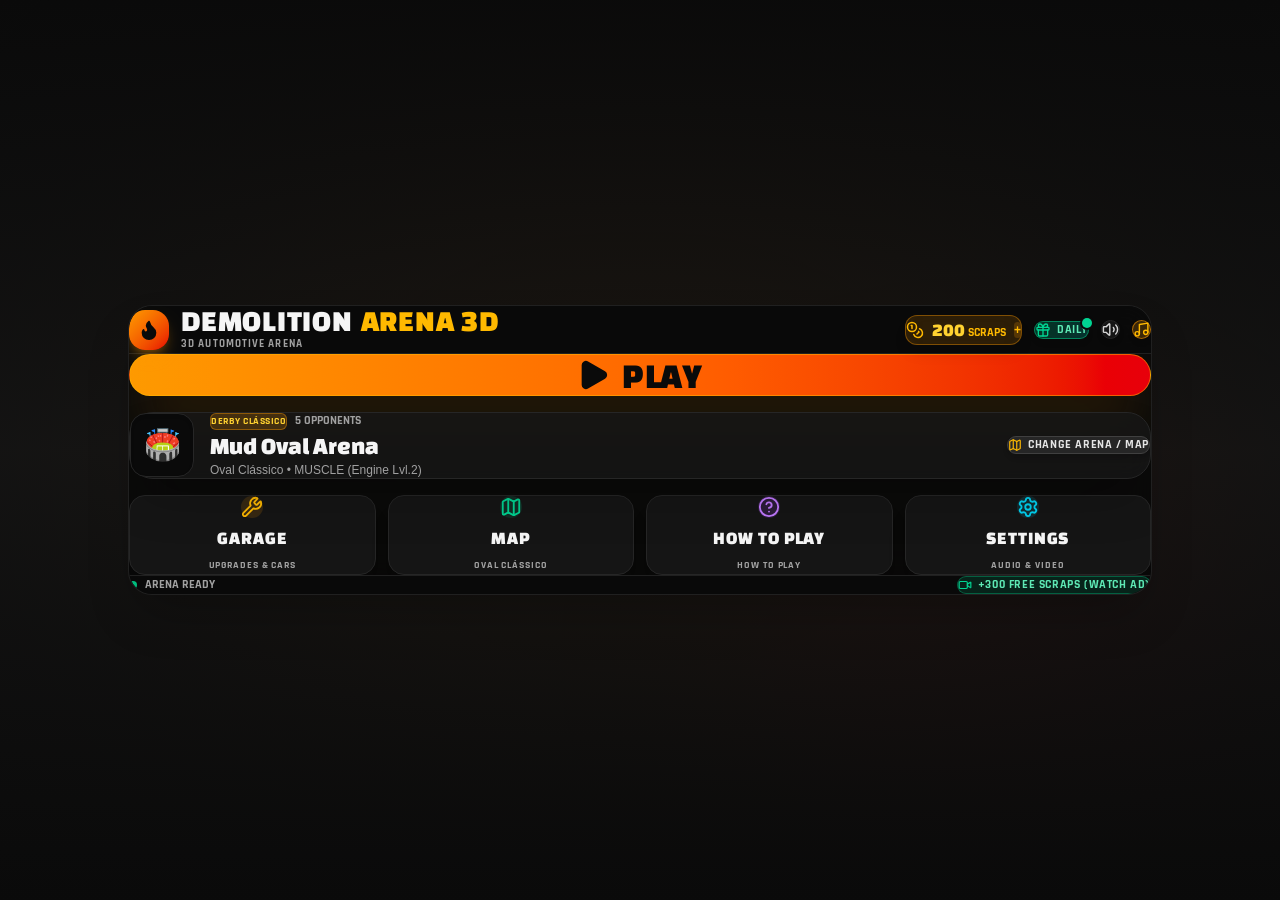
==== commit d5b2d386: "AJUSTES" ====
--- a/derby-destruction-3d/index.html
+++ b/derby-destruction-3d/index.html
@@ -1,99 +1,75 @@
 <!doctype html>
 <html lang="en">
   <head>
-    <!-- Standalone SDK Mock & Auto-Scaler -->
+    <meta charset="UTF-8" />
+    <meta name="viewport" content="width=device-width, initial-scale=1.0, maximum-scale=1.0, user-scalable=no, viewport-fit=cover" />
+    <title>Demolition Arena 3D</title>
+    <meta name="description" content="Low poly 3D demolition derby game with collision physics, vehicle customization, health system, and combat arena." />
+    
+    <!-- Official Playgama Bridge v2 CDN (No Mocks) -->
+    <script src="https://playgama.com/sdk/v2/bridge.js"></script>
+
     <script>
       (function() {
-        try {
-          Object.defineProperty(window, 'top', { get: function() { return window; }, configurable: true });
-          Object.defineProperty(window, 'parent', { get: function() { return window; }, configurable: true });
-        } catch(e) {}
-
-        window.addEventListener('error', function(e) {
-          if (e && e.message && (e.message.indexOf('file:') !== -1 || e.message.indexOf('Unsafe attempt') !== -1 || e.message.indexOf('security origins') !== -1)) {
-            if (e.preventDefault) e.preventDefault();
-            if (e.stopImmediatePropagation) e.stopImmediatePropagation();
-            return true;
-          }
-        }, true);
-
-        window.CrazyGames = {
-          SDK: {
-            init: function() { return Promise.resolve(); },
-            ad: { requestAd: function(type, callbacks) { if (callbacks && callbacks.adFinished) callbacks.adFinished(); } },
-            game: { gameplayStart: function(){}, gameplayStop: function(){}, happytime: function(){} },
-            user: { getUser: function() { return Promise.resolve(null); } }
-          }
-        };
-
-        window.bridge = window.bridge || {
-          init: function() { return Promise.resolve(); },
-          platform: { id: 'standalone', language: 'en', tld: 'com', sendMessage: function() { return Promise.resolve(); } },
-          advertisement: {
-            showInterstitial: function() { return Promise.resolve(); },
-            showRewarded: function() { return Promise.resolve(); },
-            isBannerSupported: false,
-            minimumDelayBetweenInterstitial: 0
-          },
-          social: { share: function() { return Promise.resolve(); }, isShareSupported: false },
-          leaderboard: { setScore: function() { return Promise.resolve(); }, isSupported: false },
-          player: { isAuthorizationSupported: false, isAuthorized: false, getData: function() { return Promise.resolve({}); }, setData: function() { return Promise.resolve(); } },
-          storage: {
-            isSupported: true,
-            get: function(key) { return Promise.resolve(localStorage.getItem(key)); },
-            set: function(key, val) { try { localStorage.setItem(key, val); } catch(e){} return Promise.resolve(); },
-            delete: function(key) { try { localStorage.removeItem(key); } catch(e){} return Promise.resolve(); }
-          },
-          game: { visibilityState: 'visible' }
-        };
-
-        function autoScale() {
-          var root = document.getElementById('root');
-          if (!root) return;
-          var winW = window.innerWidth;
-          var winH = window.innerHeight;
-          document.documentElement.style.margin = '0';
-          document.documentElement.style.padding = '0';
-          document.documentElement.style.width = '100%';
-          document.documentElement.style.height = '100%';
-          document.documentElement.style.overflow = 'hidden';
-          document.body.style.margin = '0';
-          document.body.style.padding = '0';
-          document.body.style.width = '100%';
-          document.body.style.height = '100%';
-          document.body.style.overflow = 'hidden';
-          document.body.style.display = 'flex';
-          document.body.style.alignItems = 'center';
-          document.body.style.justifyContent = 'center';
-          var nativeW = 1024;
-          var nativeH = 576;
-          var scale = Math.min(winW / nativeW, winH / nativeH);
-          if (scale < 1) {
-            root.style.transform = 'scale(' + scale + ')';
-            root.style.transformOrigin = 'center center';
-          } else {
-            root.style.transform = 'none';
+        // Web Audio Autoplay Gesture Unlock
+        function unlockAudio() {
+          var AudioCtx = window.AudioContext || window.webkitAudioContext;
+          if (AudioCtx) {
+            if (!window.__audioUnlockCtx) {
+              window.__audioUnlockCtx = new AudioCtx();
+            }
+            if (window.__audioUnlockCtx.state === 'suspended') {
+              window.__audioUnlockCtx.resume().catch(function(){});
+            }
           }
         }
-        window.addEventListener('resize', autoScale);
-        window.addEventListener('orientationchange', autoScale);
-        document.addEventListener('DOMContentLoaded', autoScale);
-        setInterval(autoScale, 600);
+        window.addEventListener('pointerdown', unlockAudio, { once: false, passive: true });
+        window.addEventListener('keydown', unlockAudio, { once: false, passive: true });
+        window.addEventListener('touchstart', unlockAudio, { once: false, passive: true });
       })();
     </script>
 
-    <meta charset="UTF-8" />
-    <meta name="viewport" content="width=device-width, initial-scale=1.0, maximum-scale=1.0, user-scalable=no, viewport-fit=cover" />
-    <title>Derby Destruction 3D</title>
-    <meta name="description" content="Low poly 3D demolition derby game with collision physics, vehicle customization, health system, and combat arena." />
-    <meta property="og:title" content="Derby Destruction 3D" />
-    <meta property="og:description" content="Low poly 3D demolition derby game with collision physics, vehicle customization, health system, and combat arena." />
-    <meta property="og:type" content="website" />
-    <meta name="twitter:card" content="summary_large_image" />
     <link rel="preconnect" href="https://fonts.googleapis.com">
     <link rel="preconnect" href="https://fonts.gstatic.com" crossorigin>
     <link href="https://fonts.googleapis.com/css2?family=Changa+One:ital@0;1&family=Rajdhani:wght@600;700;800&family=Teko:wght@600;700&display=swap" rel="stylesheet">
-    <script type="module" crossorigin>(function(){const e=document.createElement("link").relList;if(e&&e.supports&&e.supports("modulepreload"))return;for(const l of document.querySelectorAll('link[rel="modulepreload"]'))a(l);new MutationObserver(l=>{for(const c of l)if(c.type==="childList")for(const u of c.addedNodes)u.tagName==="LINK"&&u.rel==="modulepreload"&&a(u)}).observe(document,{childList:!0,subtree:!0});function i(l){const c={};return l.integrity&&(c.integrity=l.integrity),l.referrerPolicy&&(c.referrerPolicy=l.referrerPolicy),l.crossOrigin==="use-credentials"?c.credentials="include":l.crossOrigin==="anonymous"?c.credentials="omit":c.credentials="same-origin",c}function a(l){if(l.ep)return;l.ep=!0;const c=i(l);fetch(l.href,c)}})();var Rf={exports:{}},al={};/**
+
+    <style>
+    /* ===== UNIVERSAL FULL-SCREEN - PLAYGAMA (NO PORTRAIT BLOCKING) ===== */
+    * { margin:0; padding:0; box-sizing:border-box; }
+
+    html, body {
+      width:100%;
+      height:100%;
+      overflow:hidden;
+      background:#09090b;
+      display:flex;
+      align-items:center;
+      justify-content:center;
+      position:fixed;
+      touch-action:none;
+      -webkit-user-select:none;
+      user-select:none;
+    }
+
+    #game-container {
+      position:relative;
+      width:100vw;
+      height:100vh;
+      display:flex;
+      align-items:center;
+      justify-content:center;
+    }
+
+    canvas, #game, #game-wrapper, #root {
+      display:block !important;
+      width:100% !important;
+      height:100% !important;
+      max-width:100vw !important;
+      max-height:100vh !important;
+      object-fit:contain;
+    }
+    </style>
+    <script type="module" crossorigin>(function(){const e=document.createElement("link").relList;if(e&&e.supports&&e.supports("modulepreload"))return;for(const l of document.querySelectorAll('link[rel="modulepreload"]'))a(l);new MutationObserver(l=>{for(const c of l)if(c.type==="childList")for(const d of c.addedNodes)d.tagName==="LINK"&&d.rel==="modulepreload"&&a(d)}).observe(document,{childList:!0,subtree:!0});function i(l){const c={};return l.integrity&&(c.integrity=l.integrity),l.referrerPolicy&&(c.referrerPolicy=l.referrerPolicy),l.crossOrigin==="use-credentials"?c.credentials="include":l.crossOrigin==="anonymous"?c.credentials="omit":c.credentials="same-origin",c}function a(l){if(l.ep)return;l.ep=!0;const c=i(l);fetch(l.href,c)}})();var Bf={exports:{}},bl={};/**
  * @license React
  * react-jsx-runtime.production.js
  *
@@ -101,7 +77,7 @@
  *
  * This source code is licensed under the MIT license found in the
  * LICENSE file in the root directory of this source tree.
- */var hx;function Nb(){if(hx)return al;hx=1;var r=Symbol.for("react.transitional.element"),e=Symbol.for("react.fragment");function i(a,l,c){var u=null;if(c!==void 0&&(u=""+c),l.key!==void 0&&(u=""+l.key),"key"in l){c={};for(var h in l)h!=="key"&&(c[h]=l[h])}else c=l;return l=c.ref,{$$typeof:r,type:a,key:u,ref:l!==void 0?l:null,props:c}}return al.Fragment=e,al.jsx=i,al.jsxs=i,al}var px;function Db(){return px||(px=1,Rf.exports=Nb()),Rf.exports}var x=Db(),Cf={exports:{}},Pt={};/**
+ */var bx;function Cb(){if(bx)return bl;bx=1;var r=Symbol.for("react.transitional.element"),e=Symbol.for("react.fragment");function i(a,l,c){var d=null;if(c!==void 0&&(d=""+c),l.key!==void 0&&(d=""+l.key),"key"in l){c={};for(var p in l)p!=="key"&&(c[p]=l[p])}else c=l;return l=c.ref,{$$typeof:r,type:a,key:d,ref:l!==void 0?l:null,props:c}}return bl.Fragment=e,bl.jsx=i,bl.jsxs=i,bl}var yx;function Nb(){return yx||(yx=1,Bf.exports=Cb()),Bf.exports}var m=Nb(),Ff={exports:{}},Pt={};/**
  * @license React
  * react.production.js
  *
@@ -109,7 +85,7 @@
  *
  * This source code is licensed under the MIT license found in the
  * LICENSE file in the root directory of this source tree.
- */var mx;function Lb(){if(mx)return Pt;mx=1;var r=Symbol.for("react.transitional.element"),e=Symbol.for("react.portal"),i=Symbol.for("react.fragment"),a=Symbol.for("react.strict_mode"),l=Symbol.for("react.profiler"),c=Symbol.for("react.consumer"),u=Symbol.for("react.context"),h=Symbol.for("react.forward_ref"),m=Symbol.for("react.suspense"),p=Symbol.for("react.memo"),_=Symbol.for("react.lazy"),v=Symbol.for("react.activity"),g=Symbol.iterator;function b(E){return E===null||typeof E!="object"?null:(E=g&&E[g]||E["@@iterator"],typeof E=="function"?E:null)}var T={isMounted:function(){return!1},enqueueForceUpdate:function(){},enqueueReplaceState:function(){},enqueueSetState:function(){}},D=Object.assign,y={};function M(E,W,ee){this.props=E,this.context=W,this.refs=y,this.updater=ee||T}M.prototype.isReactComponent={},M.prototype.setState=function(E,W){if(typeof E!="object"&&typeof E!="function"&&E!=null)throw Error("takes an object of state variables to update or a function which returns an object of state variables.");this.updater.enqueueSetState(this,E,W,"setState")},M.prototype.forceUpdate=function(E){this.updater.enqueueForceUpdate(this,E,"forceUpdate")};function L(){}L.prototype=M.prototype;function O(E,W,ee){this.props=E,this.context=W,this.refs=y,this.updater=ee||T}var A=O.prototype=new L;A.constructor=O,D(A,M.prototype),A.isPureReactComponent=!0;var B=Array.isArray;function N(){}var U={H:null,A:null,T:null,S:null},S=Object.prototype.hasOwnProperty;function C(E,W,ee){var ce=ee.ref;return{$$typeof:r,type:E,key:W,ref:ce!==void 0?ce:null,props:ee}}function F(E,W){return C(E.type,W,E.props)}function H(E){return typeof E=="object"&&E!==null&&E.$$typeof===r}function q(E){var W={"=":"=0",":":"=2"};return"$"+E.replace(/[=:]/g,function(ee){return W[ee]})}var Y=/\/+/g;function Q(E,W){return typeof E=="object"&&E!==null&&E.key!=null?q(""+E.key):W.toString(36)}function X(E){switch(E.status){case"fulfilled":return E.value;case"rejected":throw E.reason;default:switch(typeof E.status=="string"?E.then(N,N):(E.status="pending",E.then(function(W){E.status==="pending"&&(E.status="fulfilled",E.value=W)},function(W){E.status==="pending"&&(E.status="rejected",E.reason=W)})),E.status){case"fulfilled":return E.value;case"rejected":throw E.reason}}throw E}function z(E,W,ee,ce,_e){var $=typeof E;($==="undefined"||$==="boolean")&&(E=null);var ae=!1;if(E===null)ae=!0;else switch($){case"bigint":case"string":case"number":ae=!0;break;case"object":switch(E.$$typeof){case r:case e:ae=!0;break;case _:return ae=E._init,z(ae(E._payload),W,ee,ce,_e)}}if(ae)return _e=_e(E),ae=ce===""?"."+Q(E,0):ce,B(_e)?(ee="",ae!=null&&(ee=ae.replace(Y,"$&/")+"/"),z(_e,W,ee,"",function(ze){return ze})):_e!=null&&(H(_e)&&(_e=F(_e,ee+(_e.key==null||E&&E.key===_e.key?"":(""+_e.key).replace(Y,"$&/")+"/")+ae)),W.push(_e)),1;ae=0;var G=ce===""?".":ce+":";if(B(E))for(var Ae=0;Ae<E.length;Ae++)ce=E[Ae],$=G+Q(ce,Ae),ae+=z(ce,W,ee,$,_e);else if(Ae=b(E),typeof Ae=="function")for(E=Ae.call(E),Ae=0;!(ce=E.next()).done;)ce=ce.value,$=G+Q(ce,Ae++),ae+=z(ce,W,ee,$,_e);else if($==="object"){if(typeof E.then=="function")return z(X(E),W,ee,ce,_e);throw W=String(E),Error("Objects are not valid as a React child (found: "+(W==="[object Object]"?"object with keys {"+Object.keys(E).join(", ")+"}":W)+"). If you meant to render a collection of children, use an array instead.")}return ae}function k(E,W,ee){if(E==null)return E;var ce=[],_e=0;return z(E,ce,"","",function($){return W.call(ee,$,_e++)}),ce}function K(E){if(E._status===-1){var W=E._result;W=W(),W.then(function(ee){(E._status===0||E._status===-1)&&(E._status=1,E._result=ee)},function(ee){(E._status===0||E._status===-1)&&(E._status=2,E._result=ee)}),E._status===-1&&(E._status=0,E._result=W)}if(E._status===1)return E._result.default;throw E._result}var le=typeof reportError=="function"?reportError:function(E){if(typeof window=="object"&&typeof window.ErrorEvent=="function"){var W=new window.ErrorEvent("error",{bubbles:!0,cancelable:!0,message:typeof E=="object"&&E!==null&&typeof E.message=="string"?String(E.message):String(E),error:E});if(!window.dispatchEvent(W))return}else if(typeof process=="object"&&typeof process.emit=="function"){process.emit("uncaughtException",E);return}console.error(E)},V={map:k,forEach:function(E,W,ee){k(E,function(){W.apply(this,arguments)},ee)},count:function(E){var W=0;return k(E,function(){W++}),W},toArray:function(E){return k(E,function(W){return W})||[]},only:function(E){if(!H(E))throw Error("React.Children.only expected to receive a single React element child.");return E}};return Pt.Activity=v,Pt.Children=V,Pt.Component=M,Pt.Fragment=i,Pt.Profiler=l,Pt.PureComponent=O,Pt.StrictMode=a,Pt.Suspense=m,Pt.__CLIENT_INTERNALS_DO_NOT_USE_OR_WARN_USERS_THEY_CANNOT_UPGRADE=U,Pt.__COMPILER_RUNTIME={__proto__:null,c:function(E){return U.H.useMemoCache(E)}},Pt.cache=function(E){return function(){return E.apply(null,arguments)}},Pt.cacheSignal=function(){return null},Pt.cloneElement=function(E,W,ee){if(E==null)throw Error("The argument must be a React element, but you passed "+E+".");var ce=D({},E.props),_e=E.key;if(W!=null)for($ in W.key!==void 0&&(_e=""+W.key),W)!S.call(W,$)||$==="key"||$==="__self"||$==="__source"||$==="ref"&&W.ref===void 0||(ce[$]=W[$]);var $=arguments.length-2;if($===1)ce.children=ee;else if(1<$){for(var ae=Array($),G=0;G<$;G++)ae[G]=arguments[G+2];ce.children=ae}return C(E.type,_e,ce)},Pt.createContext=function(E){return E={$$typeof:u,_currentValue:E,_currentValue2:E,_threadCount:0,Provider:null,Consumer:null},E.Provider=E,E.Consumer={$$typeof:c,_context:E},E},Pt.createElement=function(E,W,ee){var ce,_e={},$=null;if(W!=null)for(ce in W.key!==void 0&&($=""+W.key),W)S.call(W,ce)&&ce!=="key"&&ce!=="__self"&&ce!=="__source"&&(_e[ce]=W[ce]);var ae=arguments.length-2;if(ae===1)_e.children=ee;else if(1<ae){for(var G=Array(ae),Ae=0;Ae<ae;Ae++)G[Ae]=arguments[Ae+2];_e.children=G}if(E&&E.defaultProps)for(ce in ae=E.defaultProps,ae)_e[ce]===void 0&&(_e[ce]=ae[ce]);return C(E,$,_e)},Pt.createRef=function(){return{current:null}},Pt.forwardRef=function(E){return{$$typeof:h,render:E}},Pt.isValidElement=H,Pt.lazy=function(E){return{$$typeof:_,_payload:{_status:-1,_result:E},_init:K}},Pt.memo=function(E,W){return{$$typeof:p,type:E,compare:W===void 0?null:W}},Pt.startTransition=function(E){var W=U.T,ee={};U.T=ee;try{var ce=E(),_e=U.S;_e!==null&&_e(ee,ce),typeof ce=="object"&&ce!==null&&typeof ce.then=="function"&&ce.then(N,le)}catch($){le($)}finally{W!==null&&ee.types!==null&&(W.types=ee.types),U.T=W}},Pt.unstable_useCacheRefresh=function(){return U.H.useCacheRefresh()},Pt.use=function(E){return U.H.use(E)},Pt.useActionState=function(E,W,ee){return U.H.useActionState(E,W,ee)},Pt.useCallback=function(E,W){return U.H.useCallback(E,W)},Pt.useContext=function(E){return U.H.useContext(E)},Pt.useDebugValue=function(){},Pt.useDeferredValue=function(E,W){return U.H.useDeferredValue(E,W)},Pt.useEffect=function(E,W){return U.H.useEffect(E,W)},Pt.useEffectEvent=function(E){return U.H.useEffectEvent(E)},Pt.useId=function(){return U.H.useId()},Pt.useImperativeHandle=function(E,W,ee){return U.H.useImperativeHandle(E,W,ee)},Pt.useInsertionEffect=function(E,W){return U.H.useInsertionEffect(E,W)},Pt.useLayoutEffect=function(E,W){return U.H.useLayoutEffect(E,W)},Pt.useMemo=function(E,W){return U.H.useMemo(E,W)},Pt.useOptimistic=function(E,W){return U.H.useOptimistic(E,W)},Pt.useReducer=function(E,W,ee){return U.H.useReducer(E,W,ee)},Pt.useRef=function(E){return U.H.useRef(E)},Pt.useState=function(E){return U.H.useState(E)},Pt.useSyncExternalStore=function(E,W,ee){return U.H.useSyncExternalStore(E,W,ee)},Pt.useTransition=function(){return U.H.useTransition()},Pt.version="19.2.8",Pt}var gx;function dp(){return gx||(gx=1,Cf.exports=Lb()),Cf.exports}var Ke=dp(),Nf={exports:{}},sl={},Df={exports:{}},Lf={};/**
+ */var Mx;function Db(){if(Mx)return Pt;Mx=1;var r=Symbol.for("react.transitional.element"),e=Symbol.for("react.portal"),i=Symbol.for("react.fragment"),a=Symbol.for("react.strict_mode"),l=Symbol.for("react.profiler"),c=Symbol.for("react.consumer"),d=Symbol.for("react.context"),p=Symbol.for("react.forward_ref"),x=Symbol.for("react.suspense"),h=Symbol.for("react.memo"),b=Symbol.for("react.lazy"),v=Symbol.for("react.activity"),g=Symbol.iterator;function y(E){return E===null||typeof E!="object"?null:(E=g&&E[g]||E["@@iterator"],typeof E=="function"?E:null)}var T={isMounted:function(){return!1},enqueueForceUpdate:function(){},enqueueReplaceState:function(){},enqueueSetState:function(){}},N=Object.assign,_={};function M(E,q,ne){this.props=E,this.context=q,this.refs=_,this.updater=ne||T}M.prototype.isReactComponent={},M.prototype.setState=function(E,q){if(typeof E!="object"&&typeof E!="function"&&E!=null)throw Error("takes an object of state variables to update or a function which returns an object of state variables.");this.updater.enqueueSetState(this,E,q,"setState")},M.prototype.forceUpdate=function(E){this.updater.enqueueForceUpdate(this,E,"forceUpdate")};function L(){}L.prototype=M.prototype;function z(E,q,ne){this.props=E,this.context=q,this.refs=_,this.updater=ne||T}var R=z.prototype=new L;R.constructor=z,N(R,M.prototype),R.isPureReactComponent=!0;var U=Array.isArray;function D(){}var P={H:null,A:null,T:null,S:null},S=Object.prototype.hasOwnProperty;function C(E,q,ne){var le=ne.ref;return{$$typeof:r,type:E,key:q,ref:le!==void 0?le:null,props:ne}}function F(E,q){return C(E.type,q,E.props)}function V(E){return typeof E=="object"&&E!==null&&E.$$typeof===r}function W(E){var q={"=":"=0",":":"=2"};return"$"+E.replace(/[=:]/g,function(ne){return q[ne]})}var Z=/\/+/g;function J(E,q){return typeof E=="object"&&E!==null&&E.key!=null?W(""+E.key):q.toString(36)}function k(E){switch(E.status){case"fulfilled":return E.value;case"rejected":throw E.reason;default:switch(typeof E.status=="string"?E.then(D,D):(E.status="pending",E.then(function(q){E.status==="pending"&&(E.status="fulfilled",E.value=q)},function(q){E.status==="pending"&&(E.status="rejected",E.reason=q)})),E.status){case"fulfilled":return E.value;case"rejected":throw E.reason}}throw E}function O(E,q,ne,le,Me){var te=typeof E;(te==="undefined"||te==="boolean")&&(E=null);var ae=!1;if(E===null)ae=!0;else switch(te){case"bigint":case"string":case"number":ae=!0;break;case"object":switch(E.$$typeof){case r:case e:ae=!0;break;case b:return ae=E._init,O(ae(E._payload),q,ne,le,Me)}}if(ae)return Me=Me(E),ae=le===""?"."+J(E,0):le,U(Me)?(ne="",ae!=null&&(ne=ae.replace(Z,"$&/")+"/"),O(Me,q,ne,"",function(Se){return Se})):Me!=null&&(V(Me)&&(Me=F(Me,ne+(Me.key==null||E&&E.key===Me.key?"":(""+Me.key).replace(Z,"$&/")+"/")+ae)),q.push(Me)),1;ae=0;var G=le===""?".":le+":";if(U(E))for(var de=0;de<E.length;de++)le=E[de],te=G+J(le,de),ae+=O(le,q,ne,te,Me);else if(de=y(E),typeof de=="function")for(E=de.call(E),de=0;!(le=E.next()).done;)le=le.value,te=G+J(le,de++),ae+=O(le,q,ne,te,Me);else if(te==="object"){if(typeof E.then=="function")return O(k(E),q,ne,le,Me);throw q=String(E),Error("Objects are not valid as a React child (found: "+(q==="[object Object]"?"object with keys {"+Object.keys(E).join(", ")+"}":q)+"). If you meant to render a collection of children, use an array instead.")}return ae}function H(E,q,ne){if(E==null)return E;var le=[],Me=0;return O(E,le,"","",function(te){return q.call(ne,te,Me++)}),le}function Q(E){if(E._status===-1){var q=E._result;q=q(),q.then(function(ne){(E._status===0||E._status===-1)&&(E._status=1,E._result=ne)},function(ne){(E._status===0||E._status===-1)&&(E._status=2,E._result=ne)}),E._status===-1&&(E._status=0,E._result=q)}if(E._status===1)return E._result.default;throw E._result}var re=typeof reportError=="function"?reportError:function(E){if(typeof window=="object"&&typeof window.ErrorEvent=="function"){var q=new window.ErrorEvent("error",{bubbles:!0,cancelable:!0,message:typeof E=="object"&&E!==null&&typeof E.message=="string"?String(E.message):String(E),error:E});if(!window.dispatchEvent(q))return}else if(typeof process=="object"&&typeof process.emit=="function"){process.emit("uncaughtException",E);return}console.error(E)},j={map:H,forEach:function(E,q,ne){H(E,function(){q.apply(this,arguments)},ne)},count:function(E){var q=0;return H(E,function(){q++}),q},toArray:function(E){return H(E,function(q){return q})||[]},only:function(E){if(!V(E))throw Error("React.Children.only expected to receive a single React element child.");return E}};return Pt.Activity=v,Pt.Children=j,Pt.Component=M,Pt.Fragment=i,Pt.Profiler=l,Pt.PureComponent=z,Pt.StrictMode=a,Pt.Suspense=x,Pt.__CLIENT_INTERNALS_DO_NOT_USE_OR_WARN_USERS_THEY_CANNOT_UPGRADE=P,Pt.__COMPILER_RUNTIME={__proto__:null,c:function(E){return P.H.useMemoCache(E)}},Pt.cache=function(E){return function(){return E.apply(null,arguments)}},Pt.cacheSignal=function(){return null},Pt.cloneElement=function(E,q,ne){if(E==null)throw Error("The argument must be a React element, but you passed "+E+".");var le=N({},E.props),Me=E.key;if(q!=null)for(te in q.key!==void 0&&(Me=""+q.key),q)!S.call(q,te)||te==="key"||te==="__self"||te==="__source"||te==="ref"&&q.ref===void 0||(le[te]=q[te]);var te=arguments.length-2;if(te===1)le.children=ne;else if(1<te){for(var ae=Array(te),G=0;G<te;G++)ae[G]=arguments[G+2];le.children=ae}return C(E.type,Me,le)},Pt.createContext=function(E){return E={$$typeof:d,_currentValue:E,_currentValue2:E,_threadCount:0,Provider:null,Consumer:null},E.Provider=E,E.Consumer={$$typeof:c,_context:E},E},Pt.createElement=function(E,q,ne){var le,Me={},te=null;if(q!=null)for(le in q.key!==void 0&&(te=""+q.key),q)S.call(q,le)&&le!=="key"&&le!=="__self"&&le!=="__source"&&(Me[le]=q[le]);var ae=arguments.length-2;if(ae===1)Me.children=ne;else if(1<ae){for(var G=Array(ae),de=0;de<ae;de++)G[de]=arguments[de+2];Me.children=G}if(E&&E.defaultProps)for(le in ae=E.defaultProps,ae)Me[le]===void 0&&(Me[le]=ae[le]);return C(E,te,Me)},Pt.createRef=function(){return{current:null}},Pt.forwardRef=function(E){return{$$typeof:p,render:E}},Pt.isValidElement=V,Pt.lazy=function(E){return{$$typeof:b,_payload:{_status:-1,_result:E},_init:Q}},Pt.memo=function(E,q){return{$$typeof:h,type:E,compare:q===void 0?null:q}},Pt.startTransition=function(E){var q=P.T,ne={};P.T=ne;try{var le=E(),Me=P.S;Me!==null&&Me(ne,le),typeof le=="object"&&le!==null&&typeof le.then=="function"&&le.then(D,re)}catch(te){re(te)}finally{q!==null&&ne.types!==null&&(q.types=ne.types),P.T=q}},Pt.unstable_useCacheRefresh=function(){return P.H.useCacheRefresh()},Pt.use=function(E){return P.H.use(E)},Pt.useActionState=function(E,q,ne){return P.H.useActionState(E,q,ne)},Pt.useCallback=function(E,q){return P.H.useCallback(E,q)},Pt.useContext=function(E){return P.H.useContext(E)},Pt.useDebugValue=function(){},Pt.useDeferredValue=function(E,q){return P.H.useDeferredValue(E,q)},Pt.useEffect=function(E,q){return P.H.useEffect(E,q)},Pt.useEffectEvent=function(E){return P.H.useEffectEvent(E)},Pt.useId=function(){return P.H.useId()},Pt.useImperativeHandle=function(E,q,ne){return P.H.useImperativeHandle(E,q,ne)},Pt.useInsertionEffect=function(E,q){return P.H.useInsertionEffect(E,q)},Pt.useLayoutEffect=function(E,q){return P.H.useLayoutEffect(E,q)},Pt.useMemo=function(E,q){return P.H.useMemo(E,q)},Pt.useOptimistic=function(E,q){return P.H.useOptimistic(E,q)},Pt.useReducer=function(E,q,ne){return P.H.useReducer(E,q,ne)},Pt.useRef=function(E){return P.H.useRef(E)},Pt.useState=function(E){return P.H.useState(E)},Pt.useSyncExternalStore=function(E,q,ne){return P.H.useSyncExternalStore(E,q,ne)},Pt.useTransition=function(){return P.H.useTransition()},Pt.version="19.2.8",Pt}var Sx;function yp(){return Sx||(Sx=1,Ff.exports=Db()),Ff.exports}var Ve=yp(),Gf={exports:{}},yl={},Hf={exports:{}},kf={};/**
  * @license React
  * scheduler.production.js
  *
@@ -117,7 +93,7 @@
  *
  * This source code is licensed under the MIT license found in the
  * LICENSE file in the root directory of this source tree.
- */var xx;function Ub(){return xx||(xx=1,(function(r){function e(z,k){var K=z.length;z.push(k);e:for(;0<K;){var le=K-1>>>1,V=z[le];if(0<l(V,k))z[le]=k,z[K]=V,K=le;else break e}}function i(z){return z.length===0?null:z[0]}function a(z){if(z.length===0)return null;var k=z[0],K=z.pop();if(K!==k){z[0]=K;e:for(var le=0,V=z.length,E=V>>>1;le<E;){var W=2*(le+1)-1,ee=z[W],ce=W+1,_e=z[ce];if(0>l(ee,K))ce<V&&0>l(_e,ee)?(z[le]=_e,z[ce]=K,le=ce):(z[le]=ee,z[W]=K,le=W);else if(ce<V&&0>l(_e,K))z[le]=_e,z[ce]=K,le=ce;else break e}}return k}function l(z,k){var K=z.sortIndex-k.sortIndex;return K!==0?K:z.id-k.id}if(r.unstable_now=void 0,typeof performance=="object"&&typeof performance.now=="function"){var c=performance;r.unstable_now=function(){return c.now()}}else{var u=Date,h=u.now();r.unstable_now=function(){return u.now()-h}}var m=[],p=[],_=1,v=null,g=3,b=!1,T=!1,D=!1,y=!1,M=typeof setTimeout=="function"?setTimeout:null,L=typeof clearTimeout=="function"?clearTimeout:null,O=typeof setImmediate<"u"?setImmediate:null;function A(z){for(var k=i(p);k!==null;){if(k.callback===null)a(p);else if(k.startTime<=z)a(p),k.sortIndex=k.expirationTime,e(m,k);else break;k=i(p)}}function B(z){if(D=!1,A(z),!T)if(i(m)!==null)T=!0,N||(N=!0,q());else{var k=i(p);k!==null&&X(B,k.startTime-z)}}var N=!1,U=-1,S=5,C=-1;function F(){return y?!0:!(r.unstable_now()-C<S)}function H(){if(y=!1,N){var z=r.unstable_now();C=z;var k=!0;try{e:{T=!1,D&&(D=!1,L(U),U=-1),b=!0;var K=g;try{t:{for(A(z),v=i(m);v!==null&&!(v.expirationTime>z&&F());){var le=v.callback;if(typeof le=="function"){v.callback=null,g=v.priorityLevel;var V=le(v.expirationTime<=z);if(z=r.unstable_now(),typeof V=="function"){v.callback=V,A(z),k=!0;break t}v===i(m)&&a(m),A(z)}else a(m);v=i(m)}if(v!==null)k=!0;else{var E=i(p);E!==null&&X(B,E.startTime-z),k=!1}}break e}finally{v=null,g=K,b=!1}k=void 0}}finally{k?q():N=!1}}}var q;if(typeof O=="function")q=function(){O(H)};else if(typeof MessageChannel<"u"){var Y=new MessageChannel,Q=Y.port2;Y.port1.onmessage=H,q=function(){Q.postMessage(null)}}else q=function(){M(H,0)};function X(z,k){U=M(function(){z(r.unstable_now())},k)}r.unstable_IdlePriority=5,r.unstable_ImmediatePriority=1,r.unstable_LowPriority=4,r.unstable_NormalPriority=3,r.unstable_Profiling=null,r.unstable_UserBlockingPriority=2,r.unstable_cancelCallback=function(z){z.callback=null},r.unstable_forceFrameRate=function(z){0>z||125<z?console.error("forceFrameRate takes a positive int between 0 and 125, forcing frame rates higher than 125 fps is not supported"):S=0<z?Math.floor(1e3/z):5},r.unstable_getCurrentPriorityLevel=function(){return g},r.unstable_next=function(z){switch(g){case 1:case 2:case 3:var k=3;break;default:k=g}var K=g;g=k;try{return z()}finally{g=K}},r.unstable_requestPaint=function(){y=!0},r.unstable_runWithPriority=function(z,k){switch(z){case 1:case 2:case 3:case 4:case 5:break;default:z=3}var K=g;g=z;try{return k()}finally{g=K}},r.unstable_scheduleCallback=function(z,k,K){var le=r.unstable_now();switch(typeof K=="object"&&K!==null?(K=K.delay,K=typeof K=="number"&&0<K?le+K:le):K=le,z){case 1:var V=-1;break;case 2:V=250;break;case 5:V=1073741823;break;case 4:V=1e4;break;default:V=5e3}return V=K+V,z={id:_++,callback:k,priorityLevel:z,startTime:K,expirationTime:V,sortIndex:-1},K>le?(z.sortIndex=K,e(p,z),i(m)===null&&z===i(p)&&(D?(L(U),U=-1):D=!0,X(B,K-le))):(z.sortIndex=V,e(m,z),T||b||(T=!0,N||(N=!0,q()))),z},r.unstable_shouldYield=F,r.unstable_wrapCallback=function(z){var k=g;return function(){var K=g;g=k;try{return z.apply(this,arguments)}finally{g=K}}}})(Lf)),Lf}var vx;function Pb(){return vx||(vx=1,Df.exports=Ub()),Df.exports}var Uf={exports:{}},ei={};/**
+ */var wx;function Lb(){return wx||(wx=1,(function(r){function e(O,H){var Q=O.length;O.push(H);e:for(;0<Q;){var re=Q-1>>>1,j=O[re];if(0<l(j,H))O[re]=H,O[Q]=j,Q=re;else break e}}function i(O){return O.length===0?null:O[0]}function a(O){if(O.length===0)return null;var H=O[0],Q=O.pop();if(Q!==H){O[0]=Q;e:for(var re=0,j=O.length,E=j>>>1;re<E;){var q=2*(re+1)-1,ne=O[q],le=q+1,Me=O[le];if(0>l(ne,Q))le<j&&0>l(Me,ne)?(O[re]=Me,O[le]=Q,re=le):(O[re]=ne,O[q]=Q,re=q);else if(le<j&&0>l(Me,Q))O[re]=Me,O[le]=Q,re=le;else break e}}return H}function l(O,H){var Q=O.sortIndex-H.sortIndex;return Q!==0?Q:O.id-H.id}if(r.unstable_now=void 0,typeof performance=="object"&&typeof performance.now=="function"){var c=performance;r.unstable_now=function(){return c.now()}}else{var d=Date,p=d.now();r.unstable_now=function(){return d.now()-p}}var x=[],h=[],b=1,v=null,g=3,y=!1,T=!1,N=!1,_=!1,M=typeof setTimeout=="function"?setTimeout:null,L=typeof clearTimeout=="function"?clearTimeout:null,z=typeof setImmediate<"u"?setImmediate:null;function R(O){for(var H=i(h);H!==null;){if(H.callback===null)a(h);else if(H.startTime<=O)a(h),H.sortIndex=H.expirationTime,e(x,H);else break;H=i(h)}}function U(O){if(N=!1,R(O),!T)if(i(x)!==null)T=!0,D||(D=!0,W());else{var H=i(h);H!==null&&k(U,H.startTime-O)}}var D=!1,P=-1,S=5,C=-1;function F(){return _?!0:!(r.unstable_now()-C<S)}function V(){if(_=!1,D){var O=r.unstable_now();C=O;var H=!0;try{e:{T=!1,N&&(N=!1,L(P),P=-1),y=!0;var Q=g;try{t:{for(R(O),v=i(x);v!==null&&!(v.expirationTime>O&&F());){var re=v.callback;if(typeof re=="function"){v.callback=null,g=v.priorityLevel;var j=re(v.expirationTime<=O);if(O=r.unstable_now(),typeof j=="function"){v.callback=j,R(O),H=!0;break t}v===i(x)&&a(x),R(O)}else a(x);v=i(x)}if(v!==null)H=!0;else{var E=i(h);E!==null&&k(U,E.startTime-O),H=!1}}break e}finally{v=null,g=Q,y=!1}H=void 0}}finally{H?W():D=!1}}}var W;if(typeof z=="function")W=function(){z(V)};else if(typeof MessageChannel<"u"){var Z=new MessageChannel,J=Z.port2;Z.port1.onmessage=V,W=function(){J.postMessage(null)}}else W=function(){M(V,0)};function k(O,H){P=M(function(){O(r.unstable_now())},H)}r.unstable_IdlePriority=5,r.unstable_ImmediatePriority=1,r.unstable_LowPriority=4,r.unstable_NormalPriority=3,r.unstable_Profiling=null,r.unstable_UserBlockingPriority=2,r.unstable_cancelCallback=function(O){O.callback=null},r.unstable_forceFrameRate=function(O){0>O||125<O?console.error("forceFrameRate takes a positive int between 0 and 125, forcing frame rates higher than 125 fps is not supported"):S=0<O?Math.floor(1e3/O):5},r.unstable_getCurrentPriorityLevel=function(){return g},r.unstable_next=function(O){switch(g){case 1:case 2:case 3:var H=3;break;default:H=g}var Q=g;g=H;try{return O()}finally{g=Q}},r.unstable_requestPaint=function(){_=!0},r.unstable_runWithPriority=function(O,H){switch(O){case 1:case 2:case 3:case 4:case 5:break;default:O=3}var Q=g;g=O;try{return H()}finally{g=Q}},r.unstable_scheduleCallback=function(O,H,Q){var re=r.unstable_now();switch(typeof Q=="object"&&Q!==null?(Q=Q.delay,Q=typeof Q=="number"&&0<Q?re+Q:re):Q=re,O){case 1:var j=-1;break;case 2:j=250;break;case 5:j=1073741823;break;case 4:j=1e4;break;default:j=5e3}return j=Q+j,O={id:b++,callback:H,priorityLevel:O,startTime:Q,expirationTime:j,sortIndex:-1},Q>re?(O.sortIndex=Q,e(h,O),i(x)===null&&O===i(h)&&(N?(L(P),P=-1):N=!0,k(U,Q-re))):(O.sortIndex=j,e(x,O),T||y||(T=!0,D||(D=!0,W()))),O},r.unstable_shouldYield=F,r.unstable_wrapCallback=function(O){var H=g;return function(){var Q=g;g=H;try{return O.apply(this,arguments)}finally{g=Q}}}})(kf)),kf}var Ex;function Ub(){return Ex||(Ex=1,Hf.exports=Lb()),Hf.exports}var Vf={exports:{}},ci={};/**
  * @license React
  * react-dom.production.js
  *
@@ -125,7 +101,7 @@
  *
  * This source code is licensed under the MIT license found in the
  * LICENSE file in the root directory of this source tree.
- */var _x;function Ob(){if(_x)return ei;_x=1;var r=dp();function e(m){var p="https://react.dev/errors/"+m;if(1<arguments.length){p+="?args[]="+encodeURIComponent(arguments[1]);for(var _=2;_<arguments.length;_++)p+="&args[]="+encodeURIComponent(arguments[_])}return"Minified React error #"+m+"; visit "+p+" for the full message or use the non-minified dev environment for full errors and additional helpful warnings."}function i(){}var a={d:{f:i,r:function(){throw Error(e(522))},D:i,C:i,L:i,m:i,X:i,S:i,M:i},p:0,findDOMNode:null},l=Symbol.for("react.portal");function c(m,p,_){var v=3<arguments.length&&arguments[3]!==void 0?arguments[3]:null;return{$$typeof:l,key:v==null?null:""+v,children:m,containerInfo:p,implementation:_}}var u=r.__CLIENT_INTERNALS_DO_NOT_USE_OR_WARN_USERS_THEY_CANNOT_UPGRADE;function h(m,p){if(m==="font")return"";if(typeof p=="string")return p==="use-credentials"?p:""}return ei.__DOM_INTERNALS_DO_NOT_USE_OR_WARN_USERS_THEY_CANNOT_UPGRADE=a,ei.createPortal=function(m,p){var _=2<arguments.length&&arguments[2]!==void 0?arguments[2]:null;if(!p||p.nodeType!==1&&p.nodeType!==9&&p.nodeType!==11)throw Error(e(299));return c(m,p,null,_)},ei.flushSync=function(m){var p=u.T,_=a.p;try{if(u.T=null,a.p=2,m)return m()}finally{u.T=p,a.p=_,a.d.f()}},ei.preconnect=function(m,p){typeof m=="string"&&(p?(p=p.crossOrigin,p=typeof p=="string"?p==="use-credentials"?p:"":void 0):p=null,a.d.C(m,p))},ei.prefetchDNS=function(m){typeof m=="string"&&a.d.D(m)},ei.preinit=function(m,p){if(typeof m=="string"&&p&&typeof p.as=="string"){var _=p.as,v=h(_,p.crossOrigin),g=typeof p.integrity=="string"?p.integrity:void 0,b=typeof p.fetchPriority=="string"?p.fetchPriority:void 0;_==="style"?a.d.S(m,typeof p.precedence=="string"?p.precedence:void 0,{crossOrigin:v,integrity:g,fetchPriority:b}):_==="script"&&a.d.X(m,{crossOrigin:v,integrity:g,fetchPriority:b,nonce:typeof p.nonce=="string"?p.nonce:void 0})}},ei.preinitModule=function(m,p){if(typeof m=="string")if(typeof p=="object"&&p!==null){if(p.as==null||p.as==="script"){var _=h(p.as,p.crossOrigin);a.d.M(m,{crossOrigin:_,integrity:typeof p.integrity=="string"?p.integrity:void 0,nonce:typeof p.nonce=="string"?p.nonce:void 0})}}else p==null&&a.d.M(m)},ei.preload=function(m,p){if(typeof m=="string"&&typeof p=="object"&&p!==null&&typeof p.as=="string"){var _=p.as,v=h(_,p.crossOrigin);a.d.L(m,_,{crossOrigin:v,integrity:typeof p.integrity=="string"?p.integrity:void 0,nonce:typeof p.nonce=="string"?p.nonce:void 0,type:typeof p.type=="string"?p.type:void 0,fetchPriority:typeof p.fetchPriority=="string"?p.fetchPriority:void 0,referrerPolicy:typeof p.referrerPolicy=="string"?p.referrerPolicy:void 0,imageSrcSet:typeof p.imageSrcSet=="string"?p.imageSrcSet:void 0,imageSizes:typeof p.imageSizes=="string"?p.imageSizes:void 0,media:typeof p.media=="string"?p.media:void 0})}},ei.preloadModule=function(m,p){if(typeof m=="string")if(p){var _=h(p.as,p.crossOrigin);a.d.m(m,{as:typeof p.as=="string"&&p.as!=="script"?p.as:void 0,crossOrigin:_,integrity:typeof p.integrity=="string"?p.integrity:void 0})}else a.d.m(m)},ei.requestFormReset=function(m){a.d.r(m)},ei.unstable_batchedUpdates=function(m,p){return m(p)},ei.useFormState=function(m,p,_){return u.H.useFormState(m,p,_)},ei.useFormStatus=function(){return u.H.useHostTransitionStatus()},ei.version="19.2.8",ei}var bx;function zb(){if(bx)return Uf.exports;bx=1;function r(){if(!(typeof __REACT_DEVTOOLS_GLOBAL_HOOK__>"u"||typeof __REACT_DEVTOOLS_GLOBAL_HOOK__.checkDCE!="function"))try{__REACT_DEVTOOLS_GLOBAL_HOOK__.checkDCE(r)}catch(e){console.error(e)}}return r(),Uf.exports=Ob(),Uf.exports}/**
+ */var Tx;function Pb(){if(Tx)return ci;Tx=1;var r=yp();function e(x){var h="https://react.dev/errors/"+x;if(1<arguments.length){h+="?args[]="+encodeURIComponent(arguments[1]);for(var b=2;b<arguments.length;b++)h+="&args[]="+encodeURIComponent(arguments[b])}return"Minified React error #"+x+"; visit "+h+" for the full message or use the non-minified dev environment for full errors and additional helpful warnings."}function i(){}var a={d:{f:i,r:function(){throw Error(e(522))},D:i,C:i,L:i,m:i,X:i,S:i,M:i},p:0,findDOMNode:null},l=Symbol.for("react.portal");function c(x,h,b){var v=3<arguments.length&&arguments[3]!==void 0?arguments[3]:null;return{$$typeof:l,key:v==null?null:""+v,children:x,containerInfo:h,implementation:b}}var d=r.__CLIENT_INTERNALS_DO_NOT_USE_OR_WARN_USERS_THEY_CANNOT_UPGRADE;function p(x,h){if(x==="font")return"";if(typeof h=="string")return h==="use-credentials"?h:""}return ci.__DOM_INTERNALS_DO_NOT_USE_OR_WARN_USERS_THEY_CANNOT_UPGRADE=a,ci.createPortal=function(x,h){var b=2<arguments.length&&arguments[2]!==void 0?arguments[2]:null;if(!h||h.nodeType!==1&&h.nodeType!==9&&h.nodeType!==11)throw Error(e(299));return c(x,h,null,b)},ci.flushSync=function(x){var h=d.T,b=a.p;try{if(d.T=null,a.p=2,x)return x()}finally{d.T=h,a.p=b,a.d.f()}},ci.preconnect=function(x,h){typeof x=="string"&&(h?(h=h.crossOrigin,h=typeof h=="string"?h==="use-credentials"?h:"":void 0):h=null,a.d.C(x,h))},ci.prefetchDNS=function(x){typeof x=="string"&&a.d.D(x)},ci.preinit=function(x,h){if(typeof x=="string"&&h&&typeof h.as=="string"){var b=h.as,v=p(b,h.crossOrigin),g=typeof h.integrity=="string"?h.integrity:void 0,y=typeof h.fetchPriority=="string"?h.fetchPriority:void 0;b==="style"?a.d.S(x,typeof h.precedence=="string"?h.precedence:void 0,{crossOrigin:v,integrity:g,fetchPriority:y}):b==="script"&&a.d.X(x,{crossOrigin:v,integrity:g,fetchPriority:y,nonce:typeof h.nonce=="string"?h.nonce:void 0})}},ci.preinitModule=function(x,h){if(typeof x=="string")if(typeof h=="object"&&h!==null){if(h.as==null||h.as==="script"){var b=p(h.as,h.crossOrigin);a.d.M(x,{crossOrigin:b,integrity:typeof h.integrity=="string"?h.integrity:void 0,nonce:typeof h.nonce=="string"?h.nonce:void 0})}}else h==null&&a.d.M(x)},ci.preload=function(x,h){if(typeof x=="string"&&typeof h=="object"&&h!==null&&typeof h.as=="string"){var b=h.as,v=p(b,h.crossOrigin);a.d.L(x,b,{crossOrigin:v,integrity:typeof h.integrity=="string"?h.integrity:void 0,nonce:typeof h.nonce=="string"?h.nonce:void 0,type:typeof h.type=="string"?h.type:void 0,fetchPriority:typeof h.fetchPriority=="string"?h.fetchPriority:void 0,referrerPolicy:typeof h.referrerPolicy=="string"?h.referrerPolicy:void 0,imageSrcSet:typeof h.imageSrcSet=="string"?h.imageSrcSet:void 0,imageSizes:typeof h.imageSizes=="string"?h.imageSizes:void 0,media:typeof h.media=="string"?h.media:void 0})}},ci.preloadModule=function(x,h){if(typeof x=="string")if(h){var b=p(h.as,h.crossOrigin);a.d.m(x,{as:typeof h.as=="string"&&h.as!=="script"?h.as:void 0,crossOrigin:b,integrity:typeof h.integrity=="string"?h.integrity:void 0})}else a.d.m(x)},ci.requestFormReset=function(x){a.d.r(x)},ci.unstable_batchedUpdates=function(x,h){return x(h)},ci.useFormState=function(x,h,b){return d.H.useFormState(x,h,b)},ci.useFormStatus=function(){return d.H.useHostTransitionStatus()},ci.version="19.2.8",ci}var Ax;function Ob(){if(Ax)return Vf.exports;Ax=1;function r(){if(!(typeof __REACT_DEVTOOLS_GLOBAL_HOOK__>"u"||typeof __REACT_DEVTOOLS_GLOBAL_HOOK__.checkDCE!="function"))try{__REACT_DEVTOOLS_GLOBAL_HOOK__.checkDCE(r)}catch(e){console.error(e)}}return r(),Vf.exports=Pb(),Vf.exports}/**
  * @license React
  * react-dom-client.production.js
  *
@@ -133,224 +109,224 @@
  *
  * This source code is licensed under the MIT license found in the
  * LICENSE file in the root directory of this source tree.
- */var yx;function Ib(){if(yx)return sl;yx=1;var r=Pb(),e=dp(),i=zb();function a(t){var n="https://react.dev/errors/"+t;if(1<arguments.length){n+="?args[]="+encodeURIComponent(arguments[1]);for(var s=2;s<arguments.length;s++)n+="&args[]="+encodeURIComponent(arguments[s])}return"Minified React error #"+t+"; visit "+n+" for the full message or use the non-minified dev environment for full errors and additional helpful warnings."}function l(t){return!(!t||t.nodeType!==1&&t.nodeType!==9&&t.nodeType!==11)}function c(t){var n=t,s=t;if(t.alternate)for(;n.return;)n=n.return;else{t=n;do n=t,(n.flags&4098)!==0&&(s=n.return),t=n.return;while(t)}return n.tag===3?s:null}function u(t){if(t.tag===13){var n=t.memoizedState;if(n===null&&(t=t.alternate,t!==null&&(n=t.memoizedState)),n!==null)return n.dehydrated}return null}function h(t){if(t.tag===31){var n=t.memoizedState;if(n===null&&(t=t.alternate,t!==null&&(n=t.memoizedState)),n!==null)return n.dehydrated}return null}function m(t){if(c(t)!==t)throw Error(a(188))}function p(t){var n=t.alternate;if(!n){if(n=c(t),n===null)throw Error(a(188));return n!==t?null:t}for(var s=t,o=n;;){var d=s.return;if(d===null)break;var f=d.alternate;if(f===null){if(o=d.return,o!==null){s=o;continue}break}if(d.child===f.child){for(f=d.child;f;){if(f===s)return m(d),t;if(f===o)return m(d),n;f=f.sibling}throw Error(a(188))}if(s.return!==o.return)s=d,o=f;else{for(var w=!1,I=d.child;I;){if(I===s){w=!0,s=d,o=f;break}if(I===o){w=!0,o=d,s=f;break}I=I.sibling}if(!w){for(I=f.child;I;){if(I===s){w=!0,s=f,o=d;break}if(I===o){w=!0,o=f,s=d;break}I=I.sibling}if(!w)throw Error(a(189))}}if(s.alternate!==o)throw Error(a(190))}if(s.tag!==3)throw Error(a(188));return s.stateNode.current===s?t:n}function _(t){var n=t.tag;if(n===5||n===26||n===27||n===6)return t;for(t=t.child;t!==null;){if(n=_(t),n!==null)return n;t=t.sibling}return null}var v=Object.assign,g=Symbol.for("react.element"),b=Symbol.for("react.transitional.element"),T=Symbol.for("react.portal"),D=Symbol.for("react.fragment"),y=Symbol.for("react.strict_mode"),M=Symbol.for("react.profiler"),L=Symbol.for("react.consumer"),O=Symbol.for("react.context"),A=Symbol.for("react.forward_ref"),B=Symbol.for("react.suspense"),N=Symbol.for("react.suspense_list"),U=Symbol.for("react.memo"),S=Symbol.for("react.lazy"),C=Symbol.for("react.activity"),F=Symbol.for("react.memo_cache_sentinel"),H=Symbol.iterator;function q(t){return t===null||typeof t!="object"?null:(t=H&&t[H]||t["@@iterator"],typeof t=="function"?t:null)}var Y=Symbol.for("react.client.reference");function Q(t){if(t==null)return null;if(typeof t=="function")return t.$$typeof===Y?null:t.displayName||t.name||null;if(typeof t=="string")return t;switch(t){case D:return"Fragment";case M:return"Profiler";case y:return"StrictMode";case B:return"Suspense";case N:return"SuspenseList";case C:return"Activity"}if(typeof t=="object")switch(t.$$typeof){case T:return"Portal";case O:return t.displayName||"Context";case L:return(t._context.displayName||"Context")+".Consumer";case A:var n=t.render;return t=t.displayName,t||(t=n.displayName||n.name||"",t=t!==""?"ForwardRef("+t+")":"ForwardRef"),t;case U:return n=t.displayName||null,n!==null?n:Q(t.type)||"Memo";case S:n=t._payload,t=t._init;try{return Q(t(n))}catch{}}return null}var X=Array.isArray,z=e.__CLIENT_INTERNALS_DO_NOT_USE_OR_WARN_USERS_THEY_CANNOT_UPGRADE,k=i.__DOM_INTERNALS_DO_NOT_USE_OR_WARN_USERS_THEY_CANNOT_UPGRADE,K={pending:!1,data:null,method:null,action:null},le=[],V=-1;function E(t){return{current:t}}function W(t){0>V||(t.current=le[V],le[V]=null,V--)}function ee(t,n){V++,le[V]=t.current,t.current=n}var ce=E(null),_e=E(null),$=E(null),ae=E(null);function G(t,n){switch(ee($,n),ee(_e,t),ee(ce,null),n.nodeType){case 9:case 11:t=(t=n.documentElement)&&(t=t.namespaceURI)?zg(t):0;break;default:if(t=n.tagName,n=n.namespaceURI)n=zg(n),t=Ig(n,t);else switch(t){case"svg":t=1;break;case"math":t=2;break;default:t=0}}W(ce),ee(ce,t)}function Ae(){W(ce),W(_e),W($)}function ze(t){t.memoizedState!==null&&ee(ae,t);var n=ce.current,s=Ig(n,t.type);n!==s&&(ee(_e,t),ee(ce,s))}function Ue(t){_e.current===t&&(W(ce),W(_e)),ae.current===t&&(W(ae),el._currentValue=K)}var Ze,Qe;function $e(t){if(Ze===void 0)try{throw Error()}catch(s){var n=s.stack.trim().match(/\n( *(at )?)/);Ze=n&&n[1]||"",Qe=-1<s.stack.indexOf(`
+ */var Rx;function zb(){if(Rx)return yl;Rx=1;var r=Ub(),e=yp(),i=Ob();function a(t){var n="https://react.dev/errors/"+t;if(1<arguments.length){n+="?args[]="+encodeURIComponent(arguments[1]);for(var s=2;s<arguments.length;s++)n+="&args[]="+encodeURIComponent(arguments[s])}return"Minified React error #"+t+"; visit "+n+" for the full message or use the non-minified dev environment for full errors and additional helpful warnings."}function l(t){return!(!t||t.nodeType!==1&&t.nodeType!==9&&t.nodeType!==11)}function c(t){var n=t,s=t;if(t.alternate)for(;n.return;)n=n.return;else{t=n;do n=t,(n.flags&4098)!==0&&(s=n.return),t=n.return;while(t)}return n.tag===3?s:null}function d(t){if(t.tag===13){var n=t.memoizedState;if(n===null&&(t=t.alternate,t!==null&&(n=t.memoizedState)),n!==null)return n.dehydrated}return null}function p(t){if(t.tag===31){var n=t.memoizedState;if(n===null&&(t=t.alternate,t!==null&&(n=t.memoizedState)),n!==null)return n.dehydrated}return null}function x(t){if(c(t)!==t)throw Error(a(188))}function h(t){var n=t.alternate;if(!n){if(n=c(t),n===null)throw Error(a(188));return n!==t?null:t}for(var s=t,o=n;;){var u=s.return;if(u===null)break;var f=u.alternate;if(f===null){if(o=u.return,o!==null){s=o;continue}break}if(u.child===f.child){for(f=u.child;f;){if(f===s)return x(u),t;if(f===o)return x(u),n;f=f.sibling}throw Error(a(188))}if(s.return!==o.return)s=u,o=f;else{for(var w=!1,B=u.child;B;){if(B===s){w=!0,s=u,o=f;break}if(B===o){w=!0,o=u,s=f;break}B=B.sibling}if(!w){for(B=f.child;B;){if(B===s){w=!0,s=f,o=u;break}if(B===o){w=!0,o=f,s=u;break}B=B.sibling}if(!w)throw Error(a(189))}}if(s.alternate!==o)throw Error(a(190))}if(s.tag!==3)throw Error(a(188));return s.stateNode.current===s?t:n}function b(t){var n=t.tag;if(n===5||n===26||n===27||n===6)return t;for(t=t.child;t!==null;){if(n=b(t),n!==null)return n;t=t.sibling}return null}var v=Object.assign,g=Symbol.for("react.element"),y=Symbol.for("react.transitional.element"),T=Symbol.for("react.portal"),N=Symbol.for("react.fragment"),_=Symbol.for("react.strict_mode"),M=Symbol.for("react.profiler"),L=Symbol.for("react.consumer"),z=Symbol.for("react.context"),R=Symbol.for("react.forward_ref"),U=Symbol.for("react.suspense"),D=Symbol.for("react.suspense_list"),P=Symbol.for("react.memo"),S=Symbol.for("react.lazy"),C=Symbol.for("react.activity"),F=Symbol.for("react.memo_cache_sentinel"),V=Symbol.iterator;function W(t){return t===null||typeof t!="object"?null:(t=V&&t[V]||t["@@iterator"],typeof t=="function"?t:null)}var Z=Symbol.for("react.client.reference");function J(t){if(t==null)return null;if(typeof t=="function")return t.$$typeof===Z?null:t.displayName||t.name||null;if(typeof t=="string")return t;switch(t){case N:return"Fragment";case M:return"Profiler";case _:return"StrictMode";case U:return"Suspense";case D:return"SuspenseList";case C:return"Activity"}if(typeof t=="object")switch(t.$$typeof){case T:return"Portal";case z:return t.displayName||"Context";case L:return(t._context.displayName||"Context")+".Consumer";case R:var n=t.render;return t=t.displayName,t||(t=n.displayName||n.name||"",t=t!==""?"ForwardRef("+t+")":"ForwardRef"),t;case P:return n=t.displayName||null,n!==null?n:J(t.type)||"Memo";case S:n=t._payload,t=t._init;try{return J(t(n))}catch{}}return null}var k=Array.isArray,O=e.__CLIENT_INTERNALS_DO_NOT_USE_OR_WARN_USERS_THEY_CANNOT_UPGRADE,H=i.__DOM_INTERNALS_DO_NOT_USE_OR_WARN_USERS_THEY_CANNOT_UPGRADE,Q={pending:!1,data:null,method:null,action:null},re=[],j=-1;function E(t){return{current:t}}function q(t){0>j||(t.current=re[j],re[j]=null,j--)}function ne(t,n){j++,re[j]=t.current,t.current=n}var le=E(null),Me=E(null),te=E(null),ae=E(null);function G(t,n){switch(ne(te,n),ne(Me,t),ne(le,null),n.nodeType){case 9:case 11:t=(t=n.documentElement)&&(t=t.namespaceURI)?Vg(t):0;break;default:if(t=n.tagName,n=n.namespaceURI)n=Vg(n),t=jg(n,t);else switch(t){case"svg":t=1;break;case"math":t=2;break;default:t=0}}q(le),ne(le,t)}function de(){q(le),q(Me),q(te)}function Se(t){t.memoizedState!==null&&ne(ae,t);var n=le.current,s=jg(n,t.type);n!==s&&(ne(Me,t),ne(le,s))}function ye(t){Me.current===t&&(q(le),q(Me)),ae.current===t&&(q(ae),gl._currentValue=Q)}var qe,Be;function Ge(t){if(qe===void 0)try{throw Error()}catch(s){var n=s.stack.trim().match(/\n( *(at )?)/);qe=n&&n[1]||"",Be=-1<s.stack.indexOf(`
     at`)?" (<anonymous>)":-1<s.stack.indexOf("@")?"@unknown:0:0":""}return`
-`+Ze+t+Qe}var et=!1;function Ge(t,n){if(!t||et)return"";et=!0;var s=Error.prepareStackTrace;Error.prepareStackTrace=void 0;try{var o={DetermineComponentFrameRoot:function(){try{if(n){var Pe=function(){throw Error()};if(Object.defineProperty(Pe.prototype,"props",{set:function(){throw Error()}}),typeof Reflect=="object"&&Reflect.construct){try{Reflect.construct(Pe,[])}catch(Se){var ve=Se}Reflect.construct(t,[],Pe)}else{try{Pe.call()}catch(Se){ve=Se}t.call(Pe.prototype)}}else{try{throw Error()}catch(Se){ve=Se}(Pe=t())&&typeof Pe.catch=="function"&&Pe.catch(function(){})}}catch(Se){if(Se&&ve&&typeof Se.stack=="string")return[Se.stack,ve.stack]}return[null,null]}};o.DetermineComponentFrameRoot.displayName="DetermineComponentFrameRoot";var d=Object.getOwnPropertyDescriptor(o.DetermineComponentFrameRoot,"name");d&&d.configurable&&Object.defineProperty(o.DetermineComponentFrameRoot,"name",{value:"DetermineComponentFrameRoot"});var f=o.DetermineComponentFrameRoot(),w=f[0],I=f[1];if(w&&I){var J=w.split(`
-`),ge=I.split(`
-`);for(d=o=0;o<J.length&&!J[o].includes("DetermineComponentFrameRoot");)o++;for(;d<ge.length&&!ge[d].includes("DetermineComponentFrameRoot");)d++;if(o===J.length||d===ge.length)for(o=J.length-1,d=ge.length-1;1<=o&&0<=d&&J[o]!==ge[d];)d--;for(;1<=o&&0<=d;o--,d--)if(J[o]!==ge[d]){if(o!==1||d!==1)do if(o--,d--,0>d||J[o]!==ge[d]){var Ne=`
-`+J[o].replace(" at new "," at ");return t.displayName&&Ne.includes("<anonymous>")&&(Ne=Ne.replace("<anonymous>",t.displayName)),Ne}while(1<=o&&0<=d);break}}}finally{et=!1,Error.prepareStackTrace=s}return(s=t?t.displayName||t.name:"")?$e(s):""}function Ce(t,n){switch(t.tag){case 26:case 27:case 5:return $e(t.type);case 16:return $e("Lazy");case 13:return t.child!==n&&n!==null?$e("Suspense Fallback"):$e("Suspense");case 19:return $e("SuspenseList");case 0:case 15:return Ge(t.type,!1);case 11:return Ge(t.type.render,!1);case 1:return Ge(t.type,!0);case 31:return $e("Activity");default:return""}}function Te(t){try{var n="",s=null;do n+=Ce(t,s),s=t,t=t.return;while(t);return n}catch(o){return`
+`+qe+t+Be}var Pe=!1;function Re(t,n){if(!t||Pe)return"";Pe=!0;var s=Error.prepareStackTrace;Error.prepareStackTrace=void 0;try{var o={DetermineComponentFrameRoot:function(){try{if(n){var Ie=function(){throw Error()};if(Object.defineProperty(Ie.prototype,"props",{set:function(){throw Error()}}),typeof Reflect=="object"&&Reflect.construct){try{Reflect.construct(Ie,[])}catch(Ce){var we=Ce}Reflect.construct(t,[],Ie)}else{try{Ie.call()}catch(Ce){we=Ce}t.call(Ie.prototype)}}else{try{throw Error()}catch(Ce){we=Ce}(Ie=t())&&typeof Ie.catch=="function"&&Ie.catch(function(){})}}catch(Ce){if(Ce&&we&&typeof Ce.stack=="string")return[Ce.stack,we.stack]}return[null,null]}};o.DetermineComponentFrameRoot.displayName="DetermineComponentFrameRoot";var u=Object.getOwnPropertyDescriptor(o.DetermineComponentFrameRoot,"name");u&&u.configurable&&Object.defineProperty(o.DetermineComponentFrameRoot,"name",{value:"DetermineComponentFrameRoot"});var f=o.DetermineComponentFrameRoot(),w=f[0],B=f[1];if(w&&B){var $=w.split(`
+`),ve=B.split(`
+`);for(u=o=0;o<$.length&&!$[o].includes("DetermineComponentFrameRoot");)o++;for(;u<ve.length&&!ve[u].includes("DetermineComponentFrameRoot");)u++;if(o===$.length||u===ve.length)for(o=$.length-1,u=ve.length-1;1<=o&&0<=u&&$[o]!==ve[u];)u--;for(;1<=o&&0<=u;o--,u--)if($[o]!==ve[u]){if(o!==1||u!==1)do if(o--,u--,0>u||$[o]!==ve[u]){var Le=`
+`+$[o].replace(" at new "," at ");return t.displayName&&Le.includes("<anonymous>")&&(Le=Le.replace("<anonymous>",t.displayName)),Le}while(1<=o&&0<=u);break}}}finally{Pe=!1,Error.prepareStackTrace=s}return(s=t?t.displayName||t.name:"")?Ge(s):""}function _e(t,n){switch(t.tag){case 26:case 27:case 5:return Ge(t.type);case 16:return Ge("Lazy");case 13:return t.child!==n&&n!==null?Ge("Suspense Fallback"):Ge("Suspense");case 19:return Ge("SuspenseList");case 0:case 15:return Re(t.type,!1);case 11:return Re(t.type.render,!1);case 1:return Re(t.type,!0);case 31:return Ge("Activity");default:return""}}function Ue(t){try{var n="",s=null;do n+=_e(t,s),s=t,t=t.return;while(t);return n}catch(o){return`
 Error generating stack: `+o.message+`
-`+o.stack}}var Ve=Object.prototype.hasOwnProperty,Be=r.unstable_scheduleCallback,ut=r.unstable_cancelCallback,At=r.unstable_shouldYield,te=r.unstable_requestPaint,Et=r.unstable_now,bt=r.unstable_getCurrentPriorityLevel,j=r.unstable_ImmediatePriority,R=r.unstable_UserBlockingPriority,oe=r.unstable_NormalPriority,fe=r.unstable_LowPriority,Me=r.unstable_IdlePriority,Xe=r.log,He=r.unstable_setDisableYieldValue,ye=null,be=null;function Fe(t){if(typeof Xe=="function"&&He(t),be&&typeof be.setStrictMode=="function")try{be.setStrictMode(ye,t)}catch{}}var rt=Math.clz32?Math.clz32:yt,st=Math.log,it=Math.LN2;function yt(t){return t>>>=0,t===0?32:31-(st(t)/it|0)|0}var St=256,Rt=262144,ne=4194304;function We(t){var n=t&42;if(n!==0)return n;switch(t&-t){case 1:return 1;case 2:return 2;case 4:return 4;case 8:return 8;case 16:return 16;case 32:return 32;case 64:return 64;case 128:return 128;case 256:case 512:case 1024:case 2048:case 4096:case 8192:case 16384:case 32768:case 65536:case 131072:return t&261888;case 262144:case 524288:case 1048576:case 2097152:return t&3932160;case 4194304:case 8388608:case 16777216:case 33554432:return t&62914560;case 67108864:return 67108864;case 134217728:return 134217728;case 268435456:return 268435456;case 536870912:return 536870912;case 1073741824:return 0;default:return t}}function Re(t,n,s){var o=t.pendingLanes;if(o===0)return 0;var d=0,f=t.suspendedLanes,w=t.pingedLanes;t=t.warmLanes;var I=o&134217727;return I!==0?(o=I&~f,o!==0?d=We(o):(w&=I,w!==0?d=We(w):s||(s=I&~t,s!==0&&(d=We(s))))):(I=o&~f,I!==0?d=We(I):w!==0?d=We(w):s||(s=o&~t,s!==0&&(d=We(s)))),d===0?0:n!==0&&n!==d&&(n&f)===0&&(f=d&-d,s=n&-n,f>=s||f===32&&(s&4194048)!==0)?n:d}function nt(t,n){return(t.pendingLanes&~(t.suspendedLanes&~t.pingedLanes)&n)===0}function lt(t,n){switch(t){case 1:case 2:case 4:case 8:case 64:return n+250;case 16:case 32:case 128:case 256:case 512:case 1024:case 2048:case 4096:case 8192:case 16384:case 32768:case 65536:case 131072:case 262144:case 524288:case 1048576:case 2097152:return n+5e3;case 4194304:case 8388608:case 16777216:case 33554432:return-1;case 67108864:case 134217728:case 268435456:case 536870912:case 1073741824:return-1;default:return-1}}function Oe(){var t=ne;return ne<<=1,(ne&62914560)===0&&(ne=4194304),t}function xt(t){for(var n=[],s=0;31>s;s++)n.push(t);return n}function Ie(t,n){t.pendingLanes|=n,n!==268435456&&(t.suspendedLanes=0,t.pingedLanes=0,t.warmLanes=0)}function Nt(t,n,s,o,d,f){var w=t.pendingLanes;t.pendingLanes=s,t.suspendedLanes=0,t.pingedLanes=0,t.warmLanes=0,t.expiredLanes&=s,t.entangledLanes&=s,t.errorRecoveryDisabledLanes&=s,t.shellSuspendCounter=0;var I=t.entanglements,J=t.expirationTimes,ge=t.hiddenUpdates;for(s=w&~s;0<s;){var Ne=31-rt(s),Pe=1<<Ne;I[Ne]=0,J[Ne]=-1;var ve=ge[Ne];if(ve!==null)for(ge[Ne]=null,Ne=0;Ne<ve.length;Ne++){var Se=ve[Ne];Se!==null&&(Se.lane&=-536870913)}s&=~Pe}o!==0&&Ut(t,o,0),f!==0&&d===0&&t.tag!==0&&(t.suspendedLanes|=f&~(w&~n))}function Ut(t,n,s){t.pendingLanes|=n,t.suspendedLanes&=~n;var o=31-rt(n);t.entangledLanes|=n,t.entanglements[o]=t.entanglements[o]|1073741824|s&261930}function Nn(t,n){var s=t.entangledLanes|=n;for(t=t.entanglements;s;){var o=31-rt(s),d=1<<o;d&n|t[o]&n&&(t[o]|=n),s&=~d}}function ln(t,n){var s=n&-n;return s=(s&42)!==0?1:bi(s),(s&(t.suspendedLanes|n))!==0?0:s}function bi(t){switch(t){case 2:t=1;break;case 8:t=4;break;case 32:t=16;break;case 256:case 512:case 1024:case 2048:case 4096:case 8192:case 16384:case 32768:case 65536:case 131072:case 262144:case 524288:case 1048576:case 2097152:case 4194304:case 8388608:case 16777216:case 33554432:t=128;break;case 268435456:t=134217728;break;default:t=0}return t}function Gn(t){return t&=-t,2<t?8<t?(t&134217727)!==0?32:268435456:8:2}function Hn(){var t=k.p;return t!==0?t:(t=window.event,t===void 0?32:rx(t.type))}function kn(t,n){var s=k.p;try{return k.p=t,n()}finally{k.p=s}}var xn=Math.random().toString(36).slice(2),Dt="__reactFiber$"+xn,zt="__reactProps$"+xn,zn="__reactContainer$"+xn,yi="__reactEvents$"+xn,oa="__reactListeners$"+xn,dr="__reactHandles$"+xn,$t="__reactResources$"+xn,Yi="__reactMarker$"+xn;function Aa(t){delete t[Dt],delete t[zt],delete t[yi],delete t[oa],delete t[dr]}function Zi(t){var n=t[Dt];if(n)return n;for(var s=t.parentNode;s;){if(n=s[zn]||s[Dt]){if(s=n.alternate,n.child!==null||s!==null&&s.child!==null)for(t=jg(t);t!==null;){if(s=t[Dt])return s;t=jg(t)}return n}t=s,s=t.parentNode}return null}function qn(t){if(t=t[Dt]||t[zn]){var n=t.tag;if(n===5||n===6||n===13||n===31||n===26||n===27||n===3)return t}return null}function la(t){var n=t.tag;if(n===5||n===26||n===27||n===6)return t.stateNode;throw Error(a(33))}function Pi(t){var n=t[$t];return n||(n=t[$t]={hoistableStyles:new Map,hoistableScripts:new Map}),n}function vn(t){t[Yi]=!0}var Us=new Set,P={};function re(t,n){xe(t,n),xe(t+"Capture",n)}function xe(t,n){for(P[t]=n,t=0;t<n.length;t++)Us.add(n[t])}var he=RegExp("^[:A-Z_a-z\\u00C0-\\u00D6\\u00D8-\\u00F6\\u00F8-\\u02FF\\u0370-\\u037D\\u037F-\\u1FFF\\u200C-\\u200D\\u2070-\\u218F\\u2C00-\\u2FEF\\u3001-\\uD7FF\\uF900-\\uFDCF\\uFDF0-\\uFFFD][:A-Z_a-z\\u00C0-\\u00D6\\u00D8-\\u00F6\\u00F8-\\u02FF\\u0370-\\u037D\\u037F-\\u1FFF\\u200C-\\u200D\\u2070-\\u218F\\u2C00-\\u2FEF\\u3001-\\uD7FF\\uF900-\\uFDCF\\uFDF0-\\uFFFD\\-.0-9\\u00B7\\u0300-\\u036F\\u203F-\\u2040]*$"),pe={},ct={};function ht(t){return Ve.call(ct,t)?!0:Ve.call(pe,t)?!1:he.test(t)?ct[t]=!0:(pe[t]=!0,!1)}function we(t,n,s){if(ht(n))if(s===null)t.removeAttribute(n);else{switch(typeof s){case"undefined":case"function":case"symbol":t.removeAttribute(n);return;case"boolean":var o=n.toLowerCase().slice(0,5);if(o!=="data-"&&o!=="aria-"){t.removeAttribute(n);return}}t.setAttribute(n,""+s)}}function ke(t,n,s){if(s===null)t.removeAttribute(n);else{switch(typeof s){case"undefined":case"function":case"symbol":case"boolean":t.removeAttribute(n);return}t.setAttribute(n,""+s)}}function qe(t,n,s,o){if(o===null)t.removeAttribute(s);else{switch(typeof o){case"undefined":case"function":case"symbol":case"boolean":t.removeAttribute(s);return}t.setAttributeNS(n,s,""+o)}}function se(t){switch(typeof t){case"bigint":case"boolean":case"number":case"string":case"undefined":return t;case"object":return t;default:return""}}function tt(t){var n=t.type;return(t=t.nodeName)&&t.toLowerCase()==="input"&&(n==="checkbox"||n==="radio")}function Je(t,n,s){var o=Object.getOwnPropertyDescriptor(t.constructor.prototype,n);if(!t.hasOwnProperty(n)&&typeof o<"u"&&typeof o.get=="function"&&typeof o.set=="function"){var d=o.get,f=o.set;return Object.defineProperty(t,n,{configurable:!0,get:function(){return d.call(this)},set:function(w){s=""+w,f.call(this,w)}}),Object.defineProperty(t,n,{enumerable:o.enumerable}),{getValue:function(){return s},setValue:function(w){s=""+w},stopTracking:function(){t._valueTracker=null,delete t[n]}}}}function _t(t){if(!t._valueTracker){var n=tt(t)?"checked":"value";t._valueTracker=Je(t,n,""+t[n])}}function je(t){if(!t)return!1;var n=t._valueTracker;if(!n)return!0;var s=n.getValue(),o="";return t&&(o=tt(t)?t.checked?"true":"false":t.value),t=o,t!==s?(n.setValue(t),!0):!1}function vt(t){if(t=t||(typeof document<"u"?document:void 0),typeof t>"u")return null;try{return t.activeElement||t.body}catch{return t.body}}var wt=/[\n"\\]/g;function kt(t){return t.replace(wt,function(n){return"\\"+n.charCodeAt(0).toString(16)+" "})}function ot(t,n,s,o,d,f,w,I){t.name="",w!=null&&typeof w!="function"&&typeof w!="symbol"&&typeof w!="boolean"?t.type=w:t.removeAttribute("type"),n!=null?w==="number"?(n===0&&t.value===""||t.value!=n)&&(t.value=""+se(n)):t.value!==""+se(n)&&(t.value=""+se(n)):w!=="submit"&&w!=="reset"||t.removeAttribute("value"),n!=null?Ye(t,w,se(n)):s!=null?Ye(t,w,se(s)):o!=null&&t.removeAttribute("value"),d==null&&f!=null&&(t.defaultChecked=!!f),d!=null&&(t.checked=d&&typeof d!="function"&&typeof d!="symbol"),I!=null&&typeof I!="function"&&typeof I!="symbol"&&typeof I!="boolean"?t.name=""+se(I):t.removeAttribute("name")}function De(t,n,s,o,d,f,w,I){if(f!=null&&typeof f!="function"&&typeof f!="symbol"&&typeof f!="boolean"&&(t.type=f),n!=null||s!=null){if(!(f!=="submit"&&f!=="reset"||n!=null)){_t(t);return}s=s!=null?""+se(s):"",n=n!=null?""+se(n):s,I||n===t.value||(t.value=n),t.defaultValue=n}o=o??d,o=typeof o!="function"&&typeof o!="symbol"&&!!o,t.checked=I?t.checked:!!o,t.defaultChecked=!!o,w!=null&&typeof w!="function"&&typeof w!="symbol"&&typeof w!="boolean"&&(t.name=w),_t(t)}function Ye(t,n,s){n==="number"&&vt(t.ownerDocument)===t||t.defaultValue===""+s||(t.defaultValue=""+s)}function pt(t,n,s,o){if(t=t.options,n){n={};for(var d=0;d<s.length;d++)n["$"+s[d]]=!0;for(s=0;s<t.length;s++)d=n.hasOwnProperty("$"+t[s].value),t[s].selected!==d&&(t[s].selected=d),d&&o&&(t[s].defaultSelected=!0)}else{for(s=""+se(s),n=null,d=0;d<t.length;d++){if(t[d].value===s){t[d].selected=!0,o&&(t[d].defaultSelected=!0);return}n!==null||t[d].disabled||(n=t[d])}n!==null&&(n.selected=!0)}}function Bt(t,n,s){if(n!=null&&(n=""+se(n),n!==t.value&&(t.value=n),s==null)){t.defaultValue!==n&&(t.defaultValue=n);return}t.defaultValue=s!=null?""+se(s):""}function _n(t,n,s,o){if(n==null){if(o!=null){if(s!=null)throw Error(a(92));if(X(o)){if(1<o.length)throw Error(a(93));o=o[0]}s=o}s==null&&(s=""),n=s}s=se(n),t.defaultValue=s,o=t.textContent,o===s&&o!==""&&o!==null&&(t.value=o),_t(t)}function Mn(t,n){if(n){var s=t.firstChild;if(s&&s===t.lastChild&&s.nodeType===3){s.nodeValue=n;return}}t.textContent=n}var jt=new Set("animationIterationCount aspectRatio borderImageOutset borderImageSlice borderImageWidth boxFlex boxFlexGroup boxOrdinalGroup columnCount columns flex flexGrow flexPositive flexShrink flexNegative flexOrder gridArea gridRow gridRowEnd gridRowSpan gridRowStart gridColumn gridColumnEnd gridColumnSpan gridColumnStart fontWeight lineClamp lineHeight opacity order orphans scale tabSize widows zIndex zoom fillOpacity floodOpacity stopOpacity strokeDasharray strokeDashoffset strokeMiterlimit strokeOpacity strokeWidth MozAnimationIterationCount MozBoxFlex MozBoxFlexGroup MozLineClamp msAnimationIterationCount msFlex msZoom msFlexGrow msFlexNegative msFlexOrder msFlexPositive msFlexShrink msGridColumn msGridColumnSpan msGridRow msGridRowSpan WebkitAnimationIterationCount WebkitBoxFlex WebKitBoxFlexGroup WebkitBoxOrdinalGroup WebkitColumnCount WebkitColumns WebkitFlex WebkitFlexGrow WebkitFlexPositive WebkitFlexShrink WebkitLineClamp".split(" "));function en(t,n,s){var o=n.indexOf("--")===0;s==null||typeof s=="boolean"||s===""?o?t.setProperty(n,""):n==="float"?t.cssFloat="":t[n]="":o?t.setProperty(n,s):typeof s!="number"||s===0||jt.has(n)?n==="float"?t.cssFloat=s:t[n]=(""+s).trim():t[n]=s+"px"}function Mi(t,n,s){if(n!=null&&typeof n!="object")throw Error(a(62));if(t=t.style,s!=null){for(var o in s)!s.hasOwnProperty(o)||n!=null&&n.hasOwnProperty(o)||(o.indexOf("--")===0?t.setProperty(o,""):o==="float"?t.cssFloat="":t[o]="");for(var d in n)o=n[d],n.hasOwnProperty(d)&&s[d]!==o&&en(t,d,o)}else for(var f in n)n.hasOwnProperty(f)&&en(t,f,n[f])}function an(t){if(t.indexOf("-")===-1)return!1;switch(t){case"annotation-xml":case"color-profile":case"font-face":case"font-face-src":case"font-face-uri":case"font-face-format":case"font-face-name":case"missing-glyph":return!1;default:return!0}}var Oi=new Map([["acceptCharset","accept-charset"],["htmlFor","for"],["httpEquiv","http-equiv"],["crossOrigin","crossorigin"],["accentHeight","accent-height"],["alignmentBaseline","alignment-baseline"],["arabicForm","arabic-form"],["baselineShift","baseline-shift"],["capHeight","cap-height"],["clipPath","clip-path"],["clipRule","clip-rule"],["colorInterpolation","color-interpolation"],["colorInterpolationFilters","color-interpolation-filters"],["colorProfile","color-profile"],["colorRendering","color-rendering"],["dominantBaseline","dominant-baseline"],["enableBackground","enable-background"],["fillOpacity","fill-opacity"],["fillRule","fill-rule"],["floodColor","flood-color"],["floodOpacity","flood-opacity"],["fontFamily","font-family"],["fontSize","font-size"],["fontSizeAdjust","font-size-adjust"],["fontStretch","font-stretch"],["fontStyle","font-style"],["fontVariant","font-variant"],["fontWeight","font-weight"],["glyphName","glyph-name"],["glyphOrientationHorizontal","glyph-orientation-horizontal"],["glyphOrientationVertical","glyph-orientation-vertical"],["horizAdvX","horiz-adv-x"],["horizOriginX","horiz-origin-x"],["imageRendering","image-rendering"],["letterSpacing","letter-spacing"],["lightingColor","lighting-color"],["markerEnd","marker-end"],["markerMid","marker-mid"],["markerStart","marker-start"],["overlinePosition","overline-position"],["overlineThickness","overline-thickness"],["paintOrder","paint-order"],["panose-1","panose-1"],["pointerEvents","pointer-events"],["renderingIntent","rendering-intent"],["shapeRendering","shape-rendering"],["stopColor","stop-color"],["stopOpacity","stop-opacity"],["strikethroughPosition","strikethrough-position"],["strikethroughThickness","strikethrough-thickness"],["strokeDasharray","stroke-dasharray"],["strokeDashoffset","stroke-dashoffset"],["strokeLinecap","stroke-linecap"],["strokeLinejoin","stroke-linejoin"],["strokeMiterlimit","stroke-miterlimit"],["strokeOpacity","stroke-opacity"],["strokeWidth","stroke-width"],["textAnchor","text-anchor"],["textDecoration","text-decoration"],["textRendering","text-rendering"],["transformOrigin","transform-origin"],["underlinePosition","underline-position"],["underlineThickness","underline-thickness"],["unicodeBidi","unicode-bidi"],["unicodeRange","unicode-range"],["unitsPerEm","units-per-em"],["vAlphabetic","v-alphabetic"],["vHanging","v-hanging"],["vIdeographic","v-ideographic"],["vMathematical","v-mathematical"],["vectorEffect","vector-effect"],["vertAdvY","vert-adv-y"],["vertOriginX","vert-origin-x"],["vertOriginY","vert-origin-y"],["wordSpacing","word-spacing"],["writingMode","writing-mode"],["xmlnsXlink","xmlns:xlink"],["xHeight","x-height"]]),ca=/^[\u0000-\u001F ]*j[\r\n\t]*a[\r\n\t]*v[\r\n\t]*a[\r\n\t]*s[\r\n\t]*c[\r\n\t]*r[\r\n\t]*i[\r\n\t]*p[\r\n\t]*t[\r\n\t]*:/i;function Ki(t){return ca.test(""+t)?"javascript:throw new Error('React has blocked a javascript: URL as a security precaution.')":t}function fi(){}var fr=null;function Yn(t){return t=t.target||t.srcElement||window,t.correspondingUseElement&&(t=t.correspondingUseElement),t.nodeType===3?t.parentNode:t}var si=null,Si=null;function Qi(t){var n=qn(t);if(n&&(t=n.stateNode)){var s=t[zt]||null;e:switch(t=n.stateNode,n.type){case"input":if(ot(t,s.value,s.defaultValue,s.defaultValue,s.checked,s.defaultChecked,s.type,s.name),n=s.name,s.type==="radio"&&n!=null){for(s=t;s.parentNode;)s=s.parentNode;for(s=s.querySelectorAll('input[name="'+kt(""+n)+'"][type="radio"]'),n=0;n<s.length;n++){var o=s[n];if(o!==t&&o.form===t.form){var d=o[zt]||null;if(!d)throw Error(a(90));ot(o,d.value,d.defaultValue,d.defaultValue,d.checked,d.defaultChecked,d.type,d.name)}}for(n=0;n<s.length;n++)o=s[n],o.form===t.form&&je(o)}break e;case"textarea":Bt(t,s.value,s.defaultValue);break e;case"select":n=s.value,n!=null&&pt(t,!!s.multiple,n,!1)}}}var ua=!1;function hr(t,n,s){if(ua)return t(n,s);ua=!0;try{var o=t(n);return o}finally{if(ua=!1,(si!==null||Si!==null)&&(uc(),si&&(n=si,t=Si,Si=si=null,Qi(n),t)))for(n=0;n<t.length;n++)Qi(t[n])}}function xo(t,n){var s=t.stateNode;if(s===null)return null;var o=s[zt]||null;if(o===null)return null;s=o[n];e:switch(n){case"onClick":case"onClickCapture":case"onDoubleClick":case"onDoubleClickCapture":case"onMouseDown":case"onMouseDownCapture":case"onMouseMove":case"onMouseMoveCapture":case"onMouseUp":case"onMouseUpCapture":case"onMouseEnter":(o=!o.disabled)||(t=t.type,o=!(t==="button"||t==="input"||t==="select"||t==="textarea")),t=!o;break e;default:t=!1}if(t)return null;if(s&&typeof s!="function")throw Error(a(231,n,typeof s));return s}var Ra=!(typeof window>"u"||typeof window.document>"u"||typeof window.document.createElement>"u"),Au=!1;if(Ra)try{var vo={};Object.defineProperty(vo,"passive",{get:function(){Au=!0}}),window.addEventListener("test",vo,vo),window.removeEventListener("test",vo,vo)}catch{Au=!1}var $a=null,Ru=null,wl=null;function Ip(){if(wl)return wl;var t,n=Ru,s=n.length,o,d="value"in $a?$a.value:$a.textContent,f=d.length;for(t=0;t<s&&n[t]===d[t];t++);var w=s-t;for(o=1;o<=w&&n[s-o]===d[f-o];o++);return wl=d.slice(t,1<o?1-o:void 0)}function El(t){var n=t.keyCode;return"charCode"in t?(t=t.charCode,t===0&&n===13&&(t=13)):t=n,t===10&&(t=13),32<=t||t===13?t:0}function Tl(){return!0}function Bp(){return!1}function hi(t){function n(s,o,d,f,w){this._reactName=s,this._targetInst=d,this.type=o,this.nativeEvent=f,this.target=w,this.currentTarget=null;for(var I in t)t.hasOwnProperty(I)&&(s=t[I],this[I]=s?s(f):f[I]);return this.isDefaultPrevented=(f.defaultPrevented!=null?f.defaultPrevented:f.returnValue===!1)?Tl:Bp,this.isPropagationStopped=Bp,this}return v(n.prototype,{preventDefault:function(){this.defaultPrevented=!0;var s=this.nativeEvent;s&&(s.preventDefault?s.preventDefault():typeof s.returnValue!="unknown"&&(s.returnValue=!1),this.isDefaultPrevented=Tl)},stopPropagation:function(){var s=this.nativeEvent;s&&(s.stopPropagation?s.stopPropagation():typeof s.cancelBubble!="unknown"&&(s.cancelBubble=!0),this.isPropagationStopped=Tl)},persist:function(){},isPersistent:Tl}),n}var Ps={eventPhase:0,bubbles:0,cancelable:0,timeStamp:function(t){return t.timeStamp||Date.now()},defaultPrevented:0,isTrusted:0},Al=hi(Ps),_o=v({},Ps,{view:0,detail:0}),R1=hi(_o),Cu,Nu,bo,Rl=v({},_o,{screenX:0,screenY:0,clientX:0,clientY:0,pageX:0,pageY:0,ctrlKey:0,shiftKey:0,altKey:0,metaKey:0,getModifierState:Lu,button:0,buttons:0,relatedTarget:function(t){return t.relatedTarget===void 0?t.fromElement===t.srcElement?t.toElement:t.fromElement:t.relatedTarget},movementX:function(t){return"movementX"in t?t.movementX:(t!==bo&&(bo&&t.type==="mousemove"?(Cu=t.screenX-bo.screenX,Nu=t.screenY-bo.screenY):Nu=Cu=0,bo=t),Cu)},movementY:function(t){return"movementY"in t?t.movementY:Nu}}),Fp=hi(Rl),C1=v({},Rl,{dataTransfer:0}),N1=hi(C1),D1=v({},_o,{relatedTarget:0}),Du=hi(D1),L1=v({},Ps,{animationName:0,elapsedTime:0,pseudoElement:0}),U1=hi(L1),P1=v({},Ps,{clipboardData:function(t){return"clipboardData"in t?t.clipboardData:window.clipboardData}}),O1=hi(P1),z1=v({},Ps,{data:0}),Gp=hi(z1),I1={Esc:"Escape",Spacebar:" ",Left:"ArrowLeft",Up:"ArrowUp",Right:"ArrowRight",Down:"ArrowDown",Del:"Delete",Win:"OS",Menu:"ContextMenu",Apps:"ContextMenu",Scroll:"ScrollLock",MozPrintableKey:"Unidentified"},B1={8:"Backspace",9:"Tab",12:"Clear",13:"Enter",16:"Shift",17:"Control",18:"Alt",19:"Pause",20:"CapsLock",27:"Escape",32:" ",33:"PageUp",34:"PageDown",35:"End",36:"Home",37:"ArrowLeft",38:"ArrowUp",39:"ArrowRight",40:"ArrowDown",45:"Insert",46:"Delete",112:"F1",113:"F2",114:"F3",115:"F4",116:"F5",117:"F6",118:"F7",119:"F8",120:"F9",121:"F10",122:"F11",123:"F12",144:"NumLock",145:"ScrollLock",224:"Meta"},F1={Alt:"altKey",Control:"ctrlKey",Meta:"metaKey",Shift:"shiftKey"};function G1(t){var n=this.nativeEvent;return n.getModifierState?n.getModifierState(t):(t=F1[t])?!!n[t]:!1}function Lu(){return G1}var H1=v({},_o,{key:function(t){if(t.key){var n=I1[t.key]||t.key;if(n!=="Unidentified")return n}return t.type==="keypress"?(t=El(t),t===13?"Enter":String.fromCharCode(t)):t.type==="keydown"||t.type==="keyup"?B1[t.keyCode]||"Unidentified":""},code:0,location:0,ctrlKey:0,shiftKey:0,altKey:0,metaKey:0,repeat:0,locale:0,getModifierState:Lu,charCode:function(t){return t.type==="keypress"?El(t):0},keyCode:function(t){return t.type==="keydown"||t.type==="keyup"?t.keyCode:0},which:function(t){return t.type==="keypress"?El(t):t.type==="keydown"||t.type==="keyup"?t.keyCode:0}}),k1=hi(H1),V1=v({},Rl,{pointerId:0,width:0,height:0,pressure:0,tangentialPressure:0,tiltX:0,tiltY:0,twist:0,pointerType:0,isPrimary:0}),Hp=hi(V1),j1=v({},_o,{touches:0,targetTouches:0,changedTouches:0,altKey:0,metaKey:0,ctrlKey:0,shiftKey:0,getModifierState:Lu}),X1=hi(j1),W1=v({},Ps,{propertyName:0,elapsedTime:0,pseudoElement:0}),q1=hi(W1),Y1=v({},Rl,{deltaX:function(t){return"deltaX"in t?t.deltaX:"wheelDeltaX"in t?-t.wheelDeltaX:0},deltaY:function(t){return"deltaY"in t?t.deltaY:"wheelDeltaY"in t?-t.wheelDeltaY:"wheelDelta"in t?-t.wheelDelta:0},deltaZ:0,deltaMode:0}),Z1=hi(Y1),K1=v({},Ps,{newState:0,oldState:0}),Q1=hi(K1),J1=[9,13,27,32],Uu=Ra&&"CompositionEvent"in window,yo=null;Ra&&"documentMode"in document&&(yo=document.documentMode);var $1=Ra&&"TextEvent"in window&&!yo,kp=Ra&&(!Uu||yo&&8<yo&&11>=yo),Vp=" ",jp=!1;function Xp(t,n){switch(t){case"keyup":return J1.indexOf(n.keyCode)!==-1;case"keydown":return n.keyCode!==229;case"keypress":case"mousedown":case"focusout":return!0;default:return!1}}function Wp(t){return t=t.detail,typeof t=="object"&&"data"in t?t.data:null}var pr=!1;function e_(t,n){switch(t){case"compositionend":return Wp(n);case"keypress":return n.which!==32?null:(jp=!0,Vp);case"textInput":return t=n.data,t===Vp&&jp?null:t;default:return null}}function t_(t,n){if(pr)return t==="compositionend"||!Uu&&Xp(t,n)?(t=Ip(),wl=Ru=$a=null,pr=!1,t):null;switch(t){case"paste":return null;case"keypress":if(!(n.ctrlKey||n.altKey||n.metaKey)||n.ctrlKey&&n.altKey){if(n.char&&1<n.char.length)return n.char;if(n.which)return String.fromCharCode(n.which)}return null;case"compositionend":return kp&&n.locale!=="ko"?null:n.data;default:return null}}var n_={color:!0,date:!0,datetime:!0,"datetime-local":!0,email:!0,month:!0,number:!0,password:!0,range:!0,search:!0,tel:!0,text:!0,time:!0,url:!0,week:!0};function qp(t){var n=t&&t.nodeName&&t.nodeName.toLowerCase();return n==="input"?!!n_[t.type]:n==="textarea"}function Yp(t,n,s,o){si?Si?Si.push(o):Si=[o]:si=o,n=xc(n,"onChange"),0<n.length&&(s=new Al("onChange","change",null,s,o),t.push({event:s,listeners:n}))}var Mo=null,So=null;function i_(t){Ng(t,0)}function Cl(t){var n=la(t);if(je(n))return t}function Zp(t,n){if(t==="change")return n}var Kp=!1;if(Ra){var Pu;if(Ra){var Ou="oninput"in document;if(!Ou){var Qp=document.createElement("div");Qp.setAttribute("oninput","return;"),Ou=typeof Qp.oninput=="function"}Pu=Ou}else Pu=!1;Kp=Pu&&(!document.documentMode||9<document.documentMode)}function Jp(){Mo&&(Mo.detachEvent("onpropertychange",$p),So=Mo=null)}function $p(t){if(t.propertyName==="value"&&Cl(So)){var n=[];Yp(n,So,t,Yn(t)),hr(i_,n)}}function a_(t,n,s){t==="focusin"?(Jp(),Mo=n,So=s,Mo.attachEvent("onpropertychange",$p)):t==="focusout"&&Jp()}function s_(t){if(t==="selectionchange"||t==="keyup"||t==="keydown")return Cl(So)}function r_(t,n){if(t==="click")return Cl(n)}function o_(t,n){if(t==="input"||t==="change")return Cl(n)}function l_(t,n){return t===n&&(t!==0||1/t===1/n)||t!==t&&n!==n}var wi=typeof Object.is=="function"?Object.is:l_;function wo(t,n){if(wi(t,n))return!0;if(typeof t!="object"||t===null||typeof n!="object"||n===null)return!1;var s=Object.keys(t),o=Object.keys(n);if(s.length!==o.length)return!1;for(o=0;o<s.length;o++){var d=s[o];if(!Ve.call(n,d)||!wi(t[d],n[d]))return!1}return!0}function e0(t){for(;t&&t.firstChild;)t=t.firstChild;return t}function t0(t,n){var s=e0(t);t=0;for(var o;s;){if(s.nodeType===3){if(o=t+s.textContent.length,t<=n&&o>=n)return{node:s,offset:n-t};t=o}e:{for(;s;){if(s.nextSibling){s=s.nextSibling;break e}s=s.parentNode}s=void 0}s=e0(s)}}function n0(t,n){return t&&n?t===n?!0:t&&t.nodeType===3?!1:n&&n.nodeType===3?n0(t,n.parentNode):"contains"in t?t.contains(n):t.compareDocumentPosition?!!(t.compareDocumentPosition(n)&16):!1:!1}function i0(t){t=t!=null&&t.ownerDocument!=null&&t.ownerDocument.defaultView!=null?t.ownerDocument.defaultView:window;for(var n=vt(t.document);n instanceof t.HTMLIFrameElement;){try{var s=typeof n.contentWindow.location.href=="string"}catch{s=!1}if(s)t=n.contentWindow;else break;n=vt(t.document)}return n}function zu(t){var n=t&&t.nodeName&&t.nodeName.toLowerCase();return n&&(n==="input"&&(t.type==="text"||t.type==="search"||t.type==="tel"||t.type==="url"||t.type==="password")||n==="textarea"||t.contentEditable==="true")}var c_=Ra&&"documentMode"in document&&11>=document.documentMode,mr=null,Iu=null,Eo=null,Bu=!1;function a0(t,n,s){var o=s.window===s?s.document:s.nodeType===9?s:s.ownerDocument;Bu||mr==null||mr!==vt(o)||(o=mr,"selectionStart"in o&&zu(o)?o={start:o.selectionStart,end:o.selectionEnd}:(o=(o.ownerDocument&&o.ownerDocument.defaultView||window).getSelection(),o={anchorNode:o.anchorNode,anchorOffset:o.anchorOffset,focusNode:o.focusNode,focusOffset:o.focusOffset}),Eo&&wo(Eo,o)||(Eo=o,o=xc(Iu,"onSelect"),0<o.length&&(n=new Al("onSelect","select",null,n,s),t.push({event:n,listeners:o}),n.target=mr)))}function Os(t,n){var s={};return s[t.toLowerCase()]=n.toLowerCase(),s["Webkit"+t]="webkit"+n,s["Moz"+t]="moz"+n,s}var gr={animationend:Os("Animation","AnimationEnd"),animationiteration:Os("Animation","AnimationIteration"),animationstart:Os("Animation","AnimationStart"),transitionrun:Os("Transition","TransitionRun"),transitionstart:Os("Transition","TransitionStart"),transitioncancel:Os("Transition","TransitionCancel"),transitionend:Os("Transition","TransitionEnd")},Fu={},s0={};Ra&&(s0=document.createElement("div").style,"AnimationEvent"in window||(delete gr.animationend.animation,delete gr.animationiteration.animation,delete gr.animationstart.animation),"TransitionEvent"in window||delete gr.transitionend.transition);function zs(t){if(Fu[t])return Fu[t];if(!gr[t])return t;var n=gr[t],s;for(s in n)if(n.hasOwnProperty(s)&&s in s0)return Fu[t]=n[s];return t}var r0=zs("animationend"),o0=zs("animationiteration"),l0=zs("animationstart"),u_=zs("transitionrun"),d_=zs("transitionstart"),f_=zs("transitioncancel"),c0=zs("transitionend"),u0=new Map,Gu="abort auxClick beforeToggle cancel canPlay canPlayThrough click close contextMenu copy cut drag dragEnd dragEnter dragExit dragLeave dragOver dragStart drop durationChange emptied encrypted ended error gotPointerCapture input invalid keyDown keyPress keyUp load loadedData loadedMetadata loadStart lostPointerCapture mouseDown mouseMove mouseOut mouseOver mouseUp paste pause play playing pointerCancel pointerDown pointerMove pointerOut pointerOver pointerUp progress rateChange reset resize seeked seeking stalled submit suspend timeUpdate touchCancel touchEnd touchStart volumeChange scroll toggle touchMove waiting wheel".split(" ");Gu.push("scrollEnd");function Ji(t,n){u0.set(t,n),re(n,[t])}var Nl=typeof reportError=="function"?reportError:function(t){if(typeof window=="object"&&typeof window.ErrorEvent=="function"){var n=new window.ErrorEvent("error",{bubbles:!0,cancelable:!0,message:typeof t=="object"&&t!==null&&typeof t.message=="string"?String(t.message):String(t),error:t});if(!window.dispatchEvent(n))return}else if(typeof process=="object"&&typeof process.emit=="function"){process.emit("uncaughtException",t);return}console.error(t)},zi=[],xr=0,Hu=0;function Dl(){for(var t=xr,n=Hu=xr=0;n<t;){var s=zi[n];zi[n++]=null;var o=zi[n];zi[n++]=null;var d=zi[n];zi[n++]=null;var f=zi[n];if(zi[n++]=null,o!==null&&d!==null){var w=o.pending;w===null?d.next=d:(d.next=w.next,w.next=d),o.pending=d}f!==0&&d0(s,d,f)}}function Ll(t,n,s,o){zi[xr++]=t,zi[xr++]=n,zi[xr++]=s,zi[xr++]=o,Hu|=o,t.lanes|=o,t=t.alternate,t!==null&&(t.lanes|=o)}function ku(t,n,s,o){return Ll(t,n,s,o),Ul(t)}function Is(t,n){return Ll(t,null,null,n),Ul(t)}function d0(t,n,s){t.lanes|=s;var o=t.alternate;o!==null&&(o.lanes|=s);for(var d=!1,f=t.return;f!==null;)f.childLanes|=s,o=f.alternate,o!==null&&(o.childLanes|=s),f.tag===22&&(t=f.stateNode,t===null||t._visibility&1||(d=!0)),t=f,f=f.return;return t.tag===3?(f=t.stateNode,d&&n!==null&&(d=31-rt(s),t=f.hiddenUpdates,o=t[d],o===null?t[d]=[n]:o.push(n),n.lane=s|536870912),f):null}function Ul(t){if(50<qo)throw qo=0,Qd=null,Error(a(185));for(var n=t.return;n!==null;)t=n,n=t.return;return t.tag===3?t.stateNode:null}var vr={};function h_(t,n,s,o){this.tag=t,this.key=s,this.sibling=this.child=this.return=this.stateNode=this.type=this.elementType=null,this.index=0,this.refCleanup=this.ref=null,this.pendingProps=n,this.dependencies=this.memoizedState=this.updateQueue=this.memoizedProps=null,this.mode=o,this.subtreeFlags=this.flags=0,this.deletions=null,this.childLanes=this.lanes=0,this.alternate=null}function Ei(t,n,s,o){return new h_(t,n,s,o)}function Vu(t){return t=t.prototype,!(!t||!t.isReactComponent)}function Ca(t,n){var s=t.alternate;return s===null?(s=Ei(t.tag,n,t.key,t.mode),s.elementType=t.elementType,s.type=t.type,s.stateNode=t.stateNode,s.alternate=t,t.alternate=s):(s.pendingProps=n,s.type=t.type,s.flags=0,s.subtreeFlags=0,s.deletions=null),s.flags=t.flags&65011712,s.childLanes=t.childLanes,s.lanes=t.lanes,s.child=t.child,s.memoizedProps=t.memoizedProps,s.memoizedState=t.memoizedState,s.updateQueue=t.updateQueue,n=t.dependencies,s.dependencies=n===null?null:{lanes:n.lanes,firstContext:n.firstContext},s.sibling=t.sibling,s.index=t.index,s.ref=t.ref,s.refCleanup=t.refCleanup,s}function f0(t,n){t.flags&=65011714;var s=t.alternate;return s===null?(t.childLanes=0,t.lanes=n,t.child=null,t.subtreeFlags=0,t.memoizedProps=null,t.memoizedState=null,t.updateQueue=null,t.dependencies=null,t.stateNode=null):(t.childLanes=s.childLanes,t.lanes=s.lanes,t.child=s.child,t.subtreeFlags=0,t.deletions=null,t.memoizedProps=s.memoizedProps,t.memoizedState=s.memoizedState,t.updateQueue=s.updateQueue,t.type=s.type,n=s.dependencies,t.dependencies=n===null?null:{lanes:n.lanes,firstContext:n.firstContext}),t}function Pl(t,n,s,o,d,f){var w=0;if(o=t,typeof t=="function")Vu(t)&&(w=1);else if(typeof t=="string")w=vb(t,s,ce.current)?26:t==="html"||t==="head"||t==="body"?27:5;else e:switch(t){case C:return t=Ei(31,s,n,d),t.elementType=C,t.lanes=f,t;case D:return Bs(s.children,d,f,n);case y:w=8,d|=24;break;case M:return t=Ei(12,s,n,d|2),t.elementType=M,t.lanes=f,t;case B:return t=Ei(13,s,n,d),t.elementType=B,t.lanes=f,t;case N:return t=Ei(19,s,n,d),t.elementType=N,t.lanes=f,t;default:if(typeof t=="object"&&t!==null)switch(t.$$typeof){case O:w=10;break e;case L:w=9;break e;case A:w=11;break e;case U:w=14;break e;case S:w=16,o=null;break e}w=29,s=Error(a(130,t===null?"null":typeof t,"")),o=null}return n=Ei(w,s,n,d),n.elementType=t,n.type=o,n.lanes=f,n}function Bs(t,n,s,o){return t=Ei(7,t,o,n),t.lanes=s,t}function ju(t,n,s){return t=Ei(6,t,null,n),t.lanes=s,t}function h0(t){var n=Ei(18,null,null,0);return n.stateNode=t,n}function Xu(t,n,s){return n=Ei(4,t.children!==null?t.children:[],t.key,n),n.lanes=s,n.stateNode={containerInfo:t.containerInfo,pendingChildren:null,implementation:t.implementation},n}var p0=new WeakMap;function Ii(t,n){if(typeof t=="object"&&t!==null){var s=p0.get(t);return s!==void 0?s:(n={value:t,source:n,stack:Te(n)},p0.set(t,n),n)}return{value:t,source:n,stack:Te(n)}}var _r=[],br=0,Ol=null,To=0,Bi=[],Fi=0,es=null,da=1,fa="";function Na(t,n){_r[br++]=To,_r[br++]=Ol,Ol=t,To=n}function m0(t,n,s){Bi[Fi++]=da,Bi[Fi++]=fa,Bi[Fi++]=es,es=t;var o=da;t=fa;var d=32-rt(o)-1;o&=~(1<<d),s+=1;var f=32-rt(n)+d;if(30<f){var w=d-d%5;f=(o&(1<<w)-1).toString(32),o>>=w,d-=w,da=1<<32-rt(n)+d|s<<d|o,fa=f+t}else da=1<<f|s<<d|o,fa=t}function Wu(t){t.return!==null&&(Na(t,1),m0(t,1,0))}function qu(t){for(;t===Ol;)Ol=_r[--br],_r[br]=null,To=_r[--br],_r[br]=null;for(;t===es;)es=Bi[--Fi],Bi[Fi]=null,fa=Bi[--Fi],Bi[Fi]=null,da=Bi[--Fi],Bi[Fi]=null}function g0(t,n){Bi[Fi++]=da,Bi[Fi++]=fa,Bi[Fi++]=es,da=n.id,fa=n.overflow,es=t}var Zn=null,bn=null,Zt=!1,ts=null,Gi=!1,Yu=Error(a(519));function ns(t){var n=Error(a(418,1<arguments.length&&arguments[1]!==void 0&&arguments[1]?"text":"HTML",""));throw Ao(Ii(n,t)),Yu}function x0(t){var n=t.stateNode,s=t.type,o=t.memoizedProps;switch(n[Dt]=t,n[zt]=o,s){case"dialog":Wt("cancel",n),Wt("close",n);break;case"iframe":case"object":case"embed":Wt("load",n);break;case"video":case"audio":for(s=0;s<Zo.length;s++)Wt(Zo[s],n);break;case"source":Wt("error",n);break;case"img":case"image":case"link":Wt("error",n),Wt("load",n);break;case"details":Wt("toggle",n);break;case"input":Wt("invalid",n),De(n,o.value,o.defaultValue,o.checked,o.defaultChecked,o.type,o.name,!0);break;case"select":Wt("invalid",n);break;case"textarea":Wt("invalid",n),_n(n,o.value,o.defaultValue,o.children)}s=o.children,typeof s!="string"&&typeof s!="number"&&typeof s!="bigint"||n.textContent===""+s||o.suppressHydrationWarning===!0||Pg(n.textContent,s)?(o.popover!=null&&(Wt("beforetoggle",n),Wt("toggle",n)),o.onScroll!=null&&Wt("scroll",n),o.onScrollEnd!=null&&Wt("scrollend",n),o.onClick!=null&&(n.onclick=fi),n=!0):n=!1,n||ns(t,!0)}function v0(t){for(Zn=t.return;Zn;)switch(Zn.tag){case 5:case 31:case 13:Gi=!1;return;case 27:case 3:Gi=!0;return;default:Zn=Zn.return}}function yr(t){if(t!==Zn)return!1;if(!Zt)return v0(t),Zt=!0,!1;var n=t.tag,s;if((s=n!==3&&n!==27)&&((s=n===5)&&(s=t.type,s=!(s!=="form"&&s!=="button")||hf(t.type,t.memoizedProps)),s=!s),s&&bn&&ns(t),v0(t),n===13){if(t=t.memoizedState,t=t!==null?t.dehydrated:null,!t)throw Error(a(317));bn=Vg(t)}else if(n===31){if(t=t.memoizedState,t=t!==null?t.dehydrated:null,!t)throw Error(a(317));bn=Vg(t)}else n===27?(n=bn,gs(t.type)?(t=vf,vf=null,bn=t):bn=n):bn=Zn?ki(t.stateNode.nextSibling):null;return!0}function Fs(){bn=Zn=null,Zt=!1}function Zu(){var t=ts;return t!==null&&(xi===null?xi=t:xi.push.apply(xi,t),ts=null),t}function Ao(t){ts===null?ts=[t]:ts.push(t)}var Ku=E(null),Gs=null,Da=null;function is(t,n,s){ee(Ku,n._currentValue),n._currentValue=s}function La(t){t._currentValue=Ku.current,W(Ku)}function Qu(t,n,s){for(;t!==null;){var o=t.alternate;if((t.childLanes&n)!==n?(t.childLanes|=n,o!==null&&(o.childLanes|=n)):o!==null&&(o.childLanes&n)!==n&&(o.childLanes|=n),t===s)break;t=t.return}}function Ju(t,n,s,o){var d=t.child;for(d!==null&&(d.return=t);d!==null;){var f=d.dependencies;if(f!==null){var w=d.child;f=f.firstContext;e:for(;f!==null;){var I=f;f=d;for(var J=0;J<n.length;J++)if(I.context===n[J]){f.lanes|=s,I=f.alternate,I!==null&&(I.lanes|=s),Qu(f.return,s,t),o||(w=null);break e}f=I.next}}else if(d.tag===18){if(w=d.return,w===null)throw Error(a(341));w.lanes|=s,f=w.alternate,f!==null&&(f.lanes|=s),Qu(w,s,t),w=null}else w=d.child;if(w!==null)w.return=d;else for(w=d;w!==null;){if(w===t){w=null;break}if(d=w.sibling,d!==null){d.return=w.return,w=d;break}w=w.return}d=w}}function Mr(t,n,s,o){t=null;for(var d=n,f=!1;d!==null;){if(!f){if((d.flags&524288)!==0)f=!0;else if((d.flags&262144)!==0)break}if(d.tag===10){var w=d.alternate;if(w===null)throw Error(a(387));if(w=w.memoizedProps,w!==null){var I=d.type;wi(d.pendingProps.value,w.value)||(t!==null?t.push(I):t=[I])}}else if(d===ae.current){if(w=d.alternate,w===null)throw Error(a(387));w.memoizedState.memoizedState!==d.memoizedState.memoizedState&&(t!==null?t.push(el):t=[el])}d=d.return}t!==null&&Ju(n,t,s,o),n.flags|=262144}function zl(t){for(t=t.firstContext;t!==null;){if(!wi(t.context._currentValue,t.memoizedValue))return!0;t=t.next}return!1}function Hs(t){Gs=t,Da=null,t=t.dependencies,t!==null&&(t.firstContext=null)}function Kn(t){return _0(Gs,t)}function Il(t,n){return Gs===null&&Hs(t),_0(t,n)}function _0(t,n){var s=n._currentValue;if(n={context:n,memoizedValue:s,next:null},Da===null){if(t===null)throw Error(a(308));Da=n,t.dependencies={lanes:0,firstContext:n},t.flags|=524288}else Da=Da.next=n;return s}var p_=typeof AbortController<"u"?AbortController:function(){var t=[],n=this.signal={aborted:!1,addEventListener:function(s,o){t.push(o)}};this.abort=function(){n.aborted=!0,t.forEach(function(s){return s()})}},m_=r.unstable_scheduleCallback,g_=r.unstable_NormalPriority,Dn={$$typeof:O,Consumer:null,Provider:null,_currentValue:null,_currentValue2:null,_threadCount:0};function $u(){return{controller:new p_,data:new Map,refCount:0}}function Ro(t){t.refCount--,t.refCount===0&&m_(g_,function(){t.controller.abort()})}var Co=null,ed=0,Sr=0,wr=null;function x_(t,n){if(Co===null){var s=Co=[];ed=0,Sr=af(),wr={status:"pending",value:void 0,then:function(o){s.push(o)}}}return ed++,n.then(b0,b0),n}function b0(){if(--ed===0&&Co!==null){wr!==null&&(wr.status="fulfilled");var t=Co;Co=null,Sr=0,wr=null;for(var n=0;n<t.length;n++)(0,t[n])()}}function v_(t,n){var s=[],o={status:"pending",value:null,reason:null,then:function(d){s.push(d)}};return t.then(function(){o.status="fulfilled",o.value=n;for(var d=0;d<s.length;d++)(0,s[d])(n)},function(d){for(o.status="rejected",o.reason=d,d=0;d<s.length;d++)(0,s[d])(void 0)}),o}var y0=z.S;z.S=function(t,n){ag=Et(),typeof n=="object"&&n!==null&&typeof n.then=="function"&&x_(t,n),y0!==null&&y0(t,n)};var ks=E(null);function td(){var t=ks.current;return t!==null?t:mn.pooledCache}function Bl(t,n){n===null?ee(ks,ks.current):ee(ks,n.pool)}function M0(){var t=td();return t===null?null:{parent:Dn._currentValue,pool:t}}var Er=Error(a(460)),nd=Error(a(474)),Fl=Error(a(542)),Gl={then:function(){}};function S0(t){return t=t.status,t==="fulfilled"||t==="rejected"}function w0(t,n,s){switch(s=t[s],s===void 0?t.push(n):s!==n&&(n.then(fi,fi),n=s),n.status){case"fulfilled":return n.value;case"rejected":throw t=n.reason,T0(t),t;default:if(typeof n.status=="string")n.then(fi,fi);else{if(t=mn,t!==null&&100<t.shellSuspendCounter)throw Error(a(482));t=n,t.status="pending",t.then(function(o){if(n.status==="pending"){var d=n;d.status="fulfilled",d.value=o}},function(o){if(n.status==="pending"){var d=n;d.status="rejected",d.reason=o}})}switch(n.status){case"fulfilled":return n.value;case"rejected":throw t=n.reason,T0(t),t}throw js=n,Er}}function Vs(t){try{var n=t._init;return n(t._payload)}catch(s){throw s!==null&&typeof s=="object"&&typeof s.then=="function"?(js=s,Er):s}}var js=null;function E0(){if(js===null)throw Error(a(459));var t=js;return js=null,t}function T0(t){if(t===Er||t===Fl)throw Error(a(483))}var Tr=null,No=0;function Hl(t){var n=No;return No+=1,Tr===null&&(Tr=[]),w0(Tr,t,n)}function Do(t,n){n=n.props.ref,t.ref=n!==void 0?n:null}function kl(t,n){throw n.$$typeof===g?Error(a(525)):(t=Object.prototype.toString.call(n),Error(a(31,t==="[object Object]"?"object with keys {"+Object.keys(n).join(", ")+"}":t)))}function A0(t){function n(ue,ie){if(t){var me=ue.deletions;me===null?(ue.deletions=[ie],ue.flags|=16):me.push(ie)}}function s(ue,ie){if(!t)return null;for(;ie!==null;)n(ue,ie),ie=ie.sibling;return null}function o(ue){for(var ie=new Map;ue!==null;)ue.key!==null?ie.set(ue.key,ue):ie.set(ue.index,ue),ue=ue.sibling;return ie}function d(ue,ie){return ue=Ca(ue,ie),ue.index=0,ue.sibling=null,ue}function f(ue,ie,me){return ue.index=me,t?(me=ue.alternate,me!==null?(me=me.index,me<ie?(ue.flags|=67108866,ie):me):(ue.flags|=67108866,ie)):(ue.flags|=1048576,ie)}function w(ue){return t&&ue.alternate===null&&(ue.flags|=67108866),ue}function I(ue,ie,me,Le){return ie===null||ie.tag!==6?(ie=ju(me,ue.mode,Le),ie.return=ue,ie):(ie=d(ie,me),ie.return=ue,ie)}function J(ue,ie,me,Le){var Tt=me.type;return Tt===D?Ne(ue,ie,me.props.children,Le,me.key):ie!==null&&(ie.elementType===Tt||typeof Tt=="object"&&Tt!==null&&Tt.$$typeof===S&&Vs(Tt)===ie.type)?(ie=d(ie,me.props),Do(ie,me),ie.return=ue,ie):(ie=Pl(me.type,me.key,me.props,null,ue.mode,Le),Do(ie,me),ie.return=ue,ie)}function ge(ue,ie,me,Le){return ie===null||ie.tag!==4||ie.stateNode.containerInfo!==me.containerInfo||ie.stateNode.implementation!==me.implementation?(ie=Xu(me,ue.mode,Le),ie.return=ue,ie):(ie=d(ie,me.children||[]),ie.return=ue,ie)}function Ne(ue,ie,me,Le,Tt){return ie===null||ie.tag!==7?(ie=Bs(me,ue.mode,Le,Tt),ie.return=ue,ie):(ie=d(ie,me),ie.return=ue,ie)}function Pe(ue,ie,me){if(typeof ie=="string"&&ie!==""||typeof ie=="number"||typeof ie=="bigint")return ie=ju(""+ie,ue.mode,me),ie.return=ue,ie;if(typeof ie=="object"&&ie!==null){switch(ie.$$typeof){case b:return me=Pl(ie.type,ie.key,ie.props,null,ue.mode,me),Do(me,ie),me.return=ue,me;case T:return ie=Xu(ie,ue.mode,me),ie.return=ue,ie;case S:return ie=Vs(ie),Pe(ue,ie,me)}if(X(ie)||q(ie))return ie=Bs(ie,ue.mode,me,null),ie.return=ue,ie;if(typeof ie.then=="function")return Pe(ue,Hl(ie),me);if(ie.$$typeof===O)return Pe(ue,Il(ue,ie),me);kl(ue,ie)}return null}function ve(ue,ie,me,Le){var Tt=ie!==null?ie.key:null;if(typeof me=="string"&&me!==""||typeof me=="number"||typeof me=="bigint")return Tt!==null?null:I(ue,ie,""+me,Le);if(typeof me=="object"&&me!==null){switch(me.$$typeof){case b:return me.key===Tt?J(ue,ie,me,Le):null;case T:return me.key===Tt?ge(ue,ie,me,Le):null;case S:return me=Vs(me),ve(ue,ie,me,Le)}if(X(me)||q(me))return Tt!==null?null:Ne(ue,ie,me,Le,null);if(typeof me.then=="function")return ve(ue,ie,Hl(me),Le);if(me.$$typeof===O)return ve(ue,ie,Il(ue,me),Le);kl(ue,me)}return null}function Se(ue,ie,me,Le,Tt){if(typeof Le=="string"&&Le!==""||typeof Le=="number"||typeof Le=="bigint")return ue=ue.get(me)||null,I(ie,ue,""+Le,Tt);if(typeof Le=="object"&&Le!==null){switch(Le.$$typeof){case b:return ue=ue.get(Le.key===null?me:Le.key)||null,J(ie,ue,Le,Tt);case T:return ue=ue.get(Le.key===null?me:Le.key)||null,ge(ie,ue,Le,Tt);case S:return Le=Vs(Le),Se(ue,ie,me,Le,Tt)}if(X(Le)||q(Le))return ue=ue.get(me)||null,Ne(ie,ue,Le,Tt,null);if(typeof Le.then=="function")return Se(ue,ie,me,Hl(Le),Tt);if(Le.$$typeof===O)return Se(ue,ie,me,Il(ie,Le),Tt);kl(ie,Le)}return null}function mt(ue,ie,me,Le){for(var Tt=null,sn=null,Mt=ie,Ft=ie=0,Yt=null;Mt!==null&&Ft<me.length;Ft++){Mt.index>Ft?(Yt=Mt,Mt=null):Yt=Mt.sibling;var rn=ve(ue,Mt,me[Ft],Le);if(rn===null){Mt===null&&(Mt=Yt);break}t&&Mt&&rn.alternate===null&&n(ue,Mt),ie=f(rn,ie,Ft),sn===null?Tt=rn:sn.sibling=rn,sn=rn,Mt=Yt}if(Ft===me.length)return s(ue,Mt),Zt&&Na(ue,Ft),Tt;if(Mt===null){for(;Ft<me.length;Ft++)Mt=Pe(ue,me[Ft],Le),Mt!==null&&(ie=f(Mt,ie,Ft),sn===null?Tt=Mt:sn.sibling=Mt,sn=Mt);return Zt&&Na(ue,Ft),Tt}for(Mt=o(Mt);Ft<me.length;Ft++)Yt=Se(Mt,ue,Ft,me[Ft],Le),Yt!==null&&(t&&Yt.alternate!==null&&Mt.delete(Yt.key===null?Ft:Yt.key),ie=f(Yt,ie,Ft),sn===null?Tt=Yt:sn.sibling=Yt,sn=Yt);return t&&Mt.forEach(function(ys){return n(ue,ys)}),Zt&&Na(ue,Ft),Tt}function Ct(ue,ie,me,Le){if(me==null)throw Error(a(151));for(var Tt=null,sn=null,Mt=ie,Ft=ie=0,Yt=null,rn=me.next();Mt!==null&&!rn.done;Ft++,rn=me.next()){Mt.index>Ft?(Yt=Mt,Mt=null):Yt=Mt.sibling;var ys=ve(ue,Mt,rn.value,Le);if(ys===null){Mt===null&&(Mt=Yt);break}t&&Mt&&ys.alternate===null&&n(ue,Mt),ie=f(ys,ie,Ft),sn===null?Tt=ys:sn.sibling=ys,sn=ys,Mt=Yt}if(rn.done)return s(ue,Mt),Zt&&Na(ue,Ft),Tt;if(Mt===null){for(;!rn.done;Ft++,rn=me.next())rn=Pe(ue,rn.value,Le),rn!==null&&(ie=f(rn,ie,Ft),sn===null?Tt=rn:sn.sibling=rn,sn=rn);return Zt&&Na(ue,Ft),Tt}for(Mt=o(Mt);!rn.done;Ft++,rn=me.next())rn=Se(Mt,ue,Ft,rn.value,Le),rn!==null&&(t&&rn.alternate!==null&&Mt.delete(rn.key===null?Ft:rn.key),ie=f(rn,ie,Ft),sn===null?Tt=rn:sn.sibling=rn,sn=rn);return t&&Mt.forEach(function(Cb){return n(ue,Cb)}),Zt&&Na(ue,Ft),Tt}function pn(ue,ie,me,Le){if(typeof me=="object"&&me!==null&&me.type===D&&me.key===null&&(me=me.props.children),typeof me=="object"&&me!==null){switch(me.$$typeof){case b:e:{for(var Tt=me.key;ie!==null;){if(ie.key===Tt){if(Tt=me.type,Tt===D){if(ie.tag===7){s(ue,ie.sibling),Le=d(ie,me.props.children),Le.return=ue,ue=Le;break e}}else if(ie.elementType===Tt||typeof Tt=="object"&&Tt!==null&&Tt.$$typeof===S&&Vs(Tt)===ie.type){s(ue,ie.sibling),Le=d(ie,me.props),Do(Le,me),Le.return=ue,ue=Le;break e}s(ue,ie);break}else n(ue,ie);ie=ie.sibling}me.type===D?(Le=Bs(me.props.children,ue.mode,Le,me.key),Le.return=ue,ue=Le):(Le=Pl(me.type,me.key,me.props,null,ue.mode,Le),Do(Le,me),Le.return=ue,ue=Le)}return w(ue);case T:e:{for(Tt=me.key;ie!==null;){if(ie.key===Tt)if(ie.tag===4&&ie.stateNode.containerInfo===me.containerInfo&&ie.stateNode.implementation===me.implementation){s(ue,ie.sibling),Le=d(ie,me.children||[]),Le.return=ue,ue=Le;break e}else{s(ue,ie);break}else n(ue,ie);ie=ie.sibling}Le=Xu(me,ue.mode,Le),Le.return=ue,ue=Le}return w(ue);case S:return me=Vs(me),pn(ue,ie,me,Le)}if(X(me))return mt(ue,ie,me,Le);if(q(me)){if(Tt=q(me),typeof Tt!="function")throw Error(a(150));return me=Tt.call(me),Ct(ue,ie,me,Le)}if(typeof me.then=="function")return pn(ue,ie,Hl(me),Le);if(me.$$typeof===O)return pn(ue,ie,Il(ue,me),Le);kl(ue,me)}return typeof me=="string"&&me!==""||typeof me=="number"||typeof me=="bigint"?(me=""+me,ie!==null&&ie.tag===6?(s(ue,ie.sibling),Le=d(ie,me),Le.return=ue,ue=Le):(s(ue,ie),Le=ju(me,ue.mode,Le),Le.return=ue,ue=Le),w(ue)):s(ue,ie)}return function(ue,ie,me,Le){try{No=0;var Tt=pn(ue,ie,me,Le);return Tr=null,Tt}catch(Mt){if(Mt===Er||Mt===Fl)throw Mt;var sn=Ei(29,Mt,null,ue.mode);return sn.lanes=Le,sn.return=ue,sn}finally{}}}var Xs=A0(!0),R0=A0(!1),as=!1;function id(t){t.updateQueue={baseState:t.memoizedState,firstBaseUpdate:null,lastBaseUpdate:null,shared:{pending:null,lanes:0,hiddenCallbacks:null},callbacks:null}}function ad(t,n){t=t.updateQueue,n.updateQueue===t&&(n.updateQueue={baseState:t.baseState,firstBaseUpdate:t.firstBaseUpdate,lastBaseUpdate:t.lastBaseUpdate,shared:t.shared,callbacks:null})}function ss(t){return{lane:t,tag:0,payload:null,callback:null,next:null}}function rs(t,n,s){var o=t.updateQueue;if(o===null)return null;if(o=o.shared,(on&2)!==0){var d=o.pending;return d===null?n.next=n:(n.next=d.next,d.next=n),o.pending=n,n=Ul(t),d0(t,null,s),n}return Ll(t,o,n,s),Ul(t)}function Lo(t,n,s){if(n=n.updateQueue,n!==null&&(n=n.shared,(s&4194048)!==0)){var o=n.lanes;o&=t.pendingLanes,s|=o,n.lanes=s,Nn(t,s)}}function sd(t,n){var s=t.updateQueue,o=t.alternate;if(o!==null&&(o=o.updateQueue,s===o)){var d=null,f=null;if(s=s.firstBaseUpdate,s!==null){do{var w={lane:s.lane,tag:s.tag,payload:s.payload,callback:null,next:null};f===null?d=f=w:f=f.next=w,s=s.next}while(s!==null);f===null?d=f=n:f=f.next=n}else d=f=n;s={baseState:o.baseState,firstBaseUpdate:d,lastBaseUpdate:f,shared:o.shared,callbacks:o.callbacks},t.updateQueue=s;return}t=s.lastBaseUpdate,t===null?s.firstBaseUpdate=n:t.next=n,s.lastBaseUpdate=n}var rd=!1;function Uo(){if(rd){var t=wr;if(t!==null)throw t}}function Po(t,n,s,o){rd=!1;var d=t.updateQueue;as=!1;var f=d.firstBaseUpdate,w=d.lastBaseUpdate,I=d.shared.pending;if(I!==null){d.shared.pending=null;var J=I,ge=J.next;J.next=null,w===null?f=ge:w.next=ge,w=J;var Ne=t.alternate;Ne!==null&&(Ne=Ne.updateQueue,I=Ne.lastBaseUpdate,I!==w&&(I===null?Ne.firstBaseUpdate=ge:I.next=ge,Ne.lastBaseUpdate=J))}if(f!==null){var Pe=d.baseState;w=0,Ne=ge=J=null,I=f;do{var ve=I.lane&-536870913,Se=ve!==I.lane;if(Se?(qt&ve)===ve:(o&ve)===ve){ve!==0&&ve===Sr&&(rd=!0),Ne!==null&&(Ne=Ne.next={lane:0,tag:I.tag,payload:I.payload,callback:null,next:null});e:{var mt=t,Ct=I;ve=n;var pn=s;switch(Ct.tag){case 1:if(mt=Ct.payload,typeof mt=="function"){Pe=mt.call(pn,Pe,ve);break e}Pe=mt;break e;case 3:mt.flags=mt.flags&-65537|128;case 0:if(mt=Ct.payload,ve=typeof mt=="function"?mt.call(pn,Pe,ve):mt,ve==null)break e;Pe=v({},Pe,ve);break e;case 2:as=!0}}ve=I.callback,ve!==null&&(t.flags|=64,Se&&(t.flags|=8192),Se=d.callbacks,Se===null?d.callbacks=[ve]:Se.push(ve))}else Se={lane:ve,tag:I.tag,payload:I.payload,callback:I.callback,next:null},Ne===null?(ge=Ne=Se,J=Pe):Ne=Ne.next=Se,w|=ve;if(I=I.next,I===null){if(I=d.shared.pending,I===null)break;Se=I,I=Se.next,Se.next=null,d.lastBaseUpdate=Se,d.shared.pending=null}}while(!0);Ne===null&&(J=Pe),d.baseState=J,d.firstBaseUpdate=ge,d.lastBaseUpdate=Ne,f===null&&(d.shared.lanes=0),ds|=w,t.lanes=w,t.memoizedState=Pe}}function C0(t,n){if(typeof t!="function")throw Error(a(191,t));t.call(n)}function N0(t,n){var s=t.callbacks;if(s!==null)for(t.callbacks=null,t=0;t<s.length;t++)C0(s[t],n)}var Ar=E(null),Vl=E(0);function D0(t,n){t=Ha,ee(Vl,t),ee(Ar,n),Ha=t|n.baseLanes}function od(){ee(Vl,Ha),ee(Ar,Ar.current)}function ld(){Ha=Vl.current,W(Ar),W(Vl)}var Ti=E(null),Hi=null;function os(t){var n=t.alternate;ee(Rn,Rn.current&1),ee(Ti,t),Hi===null&&(n===null||Ar.current!==null||n.memoizedState!==null)&&(Hi=t)}function cd(t){ee(Rn,Rn.current),ee(Ti,t),Hi===null&&(Hi=t)}function L0(t){t.tag===22?(ee(Rn,Rn.current),ee(Ti,t),Hi===null&&(Hi=t)):ls()}function ls(){ee(Rn,Rn.current),ee(Ti,Ti.current)}function Ai(t){W(Ti),Hi===t&&(Hi=null),W(Rn)}var Rn=E(0);function jl(t){for(var n=t;n!==null;){if(n.tag===13){var s=n.memoizedState;if(s!==null&&(s=s.dehydrated,s===null||gf(s)||xf(s)))return n}else if(n.tag===19&&(n.memoizedProps.revealOrder==="forwards"||n.memoizedProps.revealOrder==="backwards"||n.memoizedProps.revealOrder==="unstable_legacy-backwards"||n.memoizedProps.revealOrder==="together")){if((n.flags&128)!==0)return n}else if(n.child!==null){n.child.return=n,n=n.child;continue}if(n===t)break;for(;n.sibling===null;){if(n.return===null||n.return===t)return null;n=n.return}n.sibling.return=n.return,n=n.sibling}return null}var Ua=0,It=null,fn=null,Ln=null,Xl=!1,Rr=!1,Ws=!1,Wl=0,Oo=0,Cr=null,__=0;function En(){throw Error(a(321))}function ud(t,n){if(n===null)return!1;for(var s=0;s<n.length&&s<t.length;s++)if(!wi(t[s],n[s]))return!1;return!0}function dd(t,n,s,o,d,f){return Ua=f,It=n,n.memoizedState=null,n.updateQueue=null,n.lanes=0,z.H=t===null||t.memoizedState===null?mm:Td,Ws=!1,f=s(o,d),Ws=!1,Rr&&(f=P0(n,s,o,d)),U0(t),f}function U0(t){z.H=Bo;var n=fn!==null&&fn.next!==null;if(Ua=0,Ln=fn=It=null,Xl=!1,Oo=0,Cr=null,n)throw Error(a(300));t===null||Un||(t=t.dependencies,t!==null&&zl(t)&&(Un=!0))}function P0(t,n,s,o){It=t;var d=0;do{if(Rr&&(Cr=null),Oo=0,Rr=!1,25<=d)throw Error(a(301));if(d+=1,Ln=fn=null,t.updateQueue!=null){var f=t.updateQueue;f.lastEffect=null,f.events=null,f.stores=null,f.memoCache!=null&&(f.memoCache.index=0)}z.H=gm,f=n(s,o)}while(Rr);return f}function b_(){var t=z.H,n=t.useState()[0];return n=typeof n.then=="function"?zo(n):n,t=t.useState()[0],(fn!==null?fn.memoizedState:null)!==t&&(It.flags|=1024),n}function fd(){var t=Wl!==0;return Wl=0,t}function hd(t,n,s){n.updateQueue=t.updateQueue,n.flags&=-2053,t.lanes&=~s}function pd(t){if(Xl){for(t=t.memoizedState;t!==null;){var n=t.queue;n!==null&&(n.pending=null),t=t.next}Xl=!1}Ua=0,Ln=fn=It=null,Rr=!1,Oo=Wl=0,Cr=null}function ri(){var t={memoizedState:null,baseState:null,baseQueue:null,queue:null,next:null};return Ln===null?It.memoizedState=Ln=t:Ln=Ln.next=t,Ln}function Cn(){if(fn===null){var t=It.alternate;t=t!==null?t.memoizedState:null}else t=fn.next;var n=Ln===null?It.memoizedState:Ln.next;if(n!==null)Ln=n,fn=t;else{if(t===null)throw It.alternate===null?Error(a(467)):Error(a(310));fn=t,t={memoizedState:fn.memoizedState,baseState:fn.baseState,baseQueue:fn.baseQueue,queue:fn.queue,next:null},Ln===null?It.memoizedState=Ln=t:Ln=Ln.next=t}return Ln}function ql(){return{lastEffect:null,events:null,stores:null,memoCache:null}}function zo(t){var n=Oo;return Oo+=1,Cr===null&&(Cr=[]),t=w0(Cr,t,n),n=It,(Ln===null?n.memoizedState:Ln.next)===null&&(n=n.alternate,z.H=n===null||n.memoizedState===null?mm:Td),t}function Yl(t){if(t!==null&&typeof t=="object"){if(typeof t.then=="function")return zo(t);if(t.$$typeof===O)return Kn(t)}throw Error(a(438,String(t)))}function md(t){var n=null,s=It.updateQueue;if(s!==null&&(n=s.memoCache),n==null){var o=It.alternate;o!==null&&(o=o.updateQueue,o!==null&&(o=o.memoCache,o!=null&&(n={data:o.data.map(function(d){return d.slice()}),index:0})))}if(n==null&&(n={data:[],index:0}),s===null&&(s=ql(),It.updateQueue=s),s.memoCache=n,s=n.data[n.index],s===void 0)for(s=n.data[n.index]=Array(t),o=0;o<t;o++)s[o]=F;return n.index++,s}function Pa(t,n){return typeof n=="function"?n(t):n}function Zl(t){var n=Cn();return gd(n,fn,t)}function gd(t,n,s){var o=t.queue;if(o===null)throw Error(a(311));o.lastRenderedReducer=s;var d=t.baseQueue,f=o.pending;if(f!==null){if(d!==null){var w=d.next;d.next=f.next,f.next=w}n.baseQueue=d=f,o.pending=null}if(f=t.baseState,d===null)t.memoizedState=f;else{n=d.next;var I=w=null,J=null,ge=n,Ne=!1;do{var Pe=ge.lane&-536870913;if(Pe!==ge.lane?(qt&Pe)===Pe:(Ua&Pe)===Pe){var ve=ge.revertLane;if(ve===0)J!==null&&(J=J.next={lane:0,revertLane:0,gesture:null,action:ge.action,hasEagerState:ge.hasEagerState,eagerState:ge.eagerState,next:null}),Pe===Sr&&(Ne=!0);else if((Ua&ve)===ve){ge=ge.next,ve===Sr&&(Ne=!0);continue}else Pe={lane:0,revertLane:ge.revertLane,gesture:null,action:ge.action,hasEagerState:ge.hasEagerState,eagerState:ge.eagerState,next:null},J===null?(I=J=Pe,w=f):J=J.next=Pe,It.lanes|=ve,ds|=ve;Pe=ge.action,Ws&&s(f,Pe),f=ge.hasEagerState?ge.eagerState:s(f,Pe)}else ve={lane:Pe,revertLane:ge.revertLane,gesture:ge.gesture,action:ge.action,hasEagerState:ge.hasEagerState,eagerState:ge.eagerState,next:null},J===null?(I=J=ve,w=f):J=J.next=ve,It.lanes|=Pe,ds|=Pe;ge=ge.next}while(ge!==null&&ge!==n);if(J===null?w=f:J.next=I,!wi(f,t.memoizedState)&&(Un=!0,Ne&&(s=wr,s!==null)))throw s;t.memoizedState=f,t.baseState=w,t.baseQueue=J,o.lastRenderedState=f}return d===null&&(o.lanes=0),[t.memoizedState,o.dispatch]}function xd(t){var n=Cn(),s=n.queue;if(s===null)throw Error(a(311));s.lastRenderedReducer=t;var o=s.dispatch,d=s.pending,f=n.memoizedState;if(d!==null){s.pending=null;var w=d=d.next;do f=t(f,w.action),w=w.next;while(w!==d);wi(f,n.memoizedState)||(Un=!0),n.memoizedState=f,n.baseQueue===null&&(n.baseState=f),s.lastRenderedState=f}return[f,o]}function O0(t,n,s){var o=It,d=Cn(),f=Zt;if(f){if(s===void 0)throw Error(a(407));s=s()}else s=n();var w=!wi((fn||d).memoizedState,s);if(w&&(d.memoizedState=s,Un=!0),d=d.queue,bd(B0.bind(null,o,d,t),[t]),d.getSnapshot!==n||w||Ln!==null&&Ln.memoizedState.tag&1){if(o.flags|=2048,Nr(9,{destroy:void 0},I0.bind(null,o,d,s,n),null),mn===null)throw Error(a(349));f||(Ua&127)!==0||z0(o,n,s)}return s}function z0(t,n,s){t.flags|=16384,t={getSnapshot:n,value:s},n=It.updateQueue,n===null?(n=ql(),It.updateQueue=n,n.stores=[t]):(s=n.stores,s===null?n.stores=[t]:s.push(t))}function I0(t,n,s,o){n.value=s,n.getSnapshot=o,F0(n)&&G0(t)}function B0(t,n,s){return s(function(){F0(n)&&G0(t)})}function F0(t){var n=t.getSnapshot;t=t.value;try{var s=n();return!wi(t,s)}catch{return!0}}function G0(t){var n=Is(t,2);n!==null&&vi(n,t,2)}function vd(t){var n=ri();if(typeof t=="function"){var s=t;if(t=s(),Ws){Fe(!0);try{s()}finally{Fe(!1)}}}return n.memoizedState=n.baseState=t,n.queue={pending:null,lanes:0,dispatch:null,lastRenderedReducer:Pa,lastRenderedState:t},n}function H0(t,n,s,o){return t.baseState=s,gd(t,fn,typeof o=="function"?o:Pa)}function y_(t,n,s,o,d){if(Jl(t))throw Error(a(485));if(t=n.action,t!==null){var f={payload:d,action:t,next:null,isTransition:!0,status:"pending",value:null,reason:null,listeners:[],then:function(w){f.listeners.push(w)}};z.T!==null?s(!0):f.isTransition=!1,o(f),s=n.pending,s===null?(f.next=n.pending=f,k0(n,f)):(f.next=s.next,n.pending=s.next=f)}}function k0(t,n){var s=n.action,o=n.payload,d=t.state;if(n.isTransition){var f=z.T,w={};z.T=w;try{var I=s(d,o),J=z.S;J!==null&&J(w,I),V0(t,n,I)}catch(ge){_d(t,n,ge)}finally{f!==null&&w.types!==null&&(f.types=w.types),z.T=f}}else try{f=s(d,o),V0(t,n,f)}catch(ge){_d(t,n,ge)}}function V0(t,n,s){s!==null&&typeof s=="object"&&typeof s.then=="function"?s.then(function(o){j0(t,n,o)},function(o){return _d(t,n,o)}):j0(t,n,s)}function j0(t,n,s){n.status="fulfilled",n.value=s,X0(n),t.state=s,n=t.pending,n!==null&&(s=n.next,s===n?t.pending=null:(s=s.next,n.next=s,k0(t,s)))}function _d(t,n,s){var o=t.pending;if(t.pending=null,o!==null){o=o.next;do n.status="rejected",n.reason=s,X0(n),n=n.next;while(n!==o)}t.action=null}function X0(t){t=t.listeners;for(var n=0;n<t.length;n++)(0,t[n])()}function W0(t,n){return n}function q0(t,n){if(Zt){var s=mn.formState;if(s!==null){e:{var o=It;if(Zt){if(bn){t:{for(var d=bn,f=Gi;d.nodeType!==8;){if(!f){d=null;break t}if(d=ki(d.nextSibling),d===null){d=null;break t}}f=d.data,d=f==="F!"||f==="F"?d:null}if(d){bn=ki(d.nextSibling),o=d.data==="F!";break e}}ns(o)}o=!1}o&&(n=s[0])}}return s=ri(),s.memoizedState=s.baseState=n,o={pending:null,lanes:0,dispatch:null,lastRenderedReducer:W0,lastRenderedState:n},s.queue=o,s=fm.bind(null,It,o),o.dispatch=s,o=vd(!1),f=Ed.bind(null,It,!1,o.queue),o=ri(),d={state:n,dispatch:null,action:t,pending:null},o.queue=d,s=y_.bind(null,It,d,f,s),d.dispatch=s,o.memoizedState=t,[n,s,!1]}function Y0(t){var n=Cn();return Z0(n,fn,t)}function Z0(t,n,s){if(n=gd(t,n,W0)[0],t=Zl(Pa)[0],typeof n=="object"&&n!==null&&typeof n.then=="function")try{var o=zo(n)}catch(w){throw w===Er?Fl:w}else o=n;n=Cn();var d=n.queue,f=d.dispatch;return s!==n.memoizedState&&(It.flags|=2048,Nr(9,{destroy:void 0},M_.bind(null,d,s),null)),[o,f,t]}function M_(t,n){t.action=n}function K0(t){var n=Cn(),s=fn;if(s!==null)return Z0(n,s,t);Cn(),n=n.memoizedState,s=Cn();var o=s.queue.dispatch;return s.memoizedState=t,[n,o,!1]}function Nr(t,n,s,o){return t={tag:t,create:s,deps:o,inst:n,next:null},n=It.updateQueue,n===null&&(n=ql(),It.updateQueue=n),s=n.lastEffect,s===null?n.lastEffect=t.next=t:(o=s.next,s.next=t,t.next=o,n.lastEffect=t),t}function Q0(){return Cn().memoizedState}function Kl(t,n,s,o){var d=ri();It.flags|=t,d.memoizedState=Nr(1|n,{destroy:void 0},s,o===void 0?null:o)}function Ql(t,n,s,o){var d=Cn();o=o===void 0?null:o;var f=d.memoizedState.inst;fn!==null&&o!==null&&ud(o,fn.memoizedState.deps)?d.memoizedState=Nr(n,f,s,o):(It.flags|=t,d.memoizedState=Nr(1|n,f,s,o))}function J0(t,n){Kl(8390656,8,t,n)}function bd(t,n){Ql(2048,8,t,n)}function S_(t){It.flags|=4;var n=It.updateQueue;if(n===null)n=ql(),It.updateQueue=n,n.events=[t];else{var s=n.events;s===null?n.events=[t]:s.push(t)}}function $0(t){var n=Cn().memoizedState;return S_({ref:n,nextImpl:t}),function(){if((on&2)!==0)throw Error(a(440));return n.impl.apply(void 0,arguments)}}function em(t,n){return Ql(4,2,t,n)}function tm(t,n){return Ql(4,4,t,n)}function nm(t,n){if(typeof n=="function"){t=t();var s=n(t);return function(){typeof s=="function"?s():n(null)}}if(n!=null)return t=t(),n.current=t,function(){n.current=null}}function im(t,n,s){s=s!=null?s.concat([t]):null,Ql(4,4,nm.bind(null,n,t),s)}function yd(){}function am(t,n){var s=Cn();n=n===void 0?null:n;var o=s.memoizedState;return n!==null&&ud(n,o[1])?o[0]:(s.memoizedState=[t,n],t)}function sm(t,n){var s=Cn();n=n===void 0?null:n;var o=s.memoizedState;if(n!==null&&ud(n,o[1]))return o[0];if(o=t(),Ws){Fe(!0);try{t()}finally{Fe(!1)}}return s.memoizedState=[o,n],o}function Md(t,n,s){return s===void 0||(Ua&1073741824)!==0&&(qt&261930)===0?t.memoizedState=n:(t.memoizedState=s,t=rg(),It.lanes|=t,ds|=t,s)}function rm(t,n,s,o){return wi(s,n)?s:Ar.current!==null?(t=Md(t,s,o),wi(t,n)||(Un=!0),t):(Ua&42)===0||(Ua&1073741824)!==0&&(qt&261930)===0?(Un=!0,t.memoizedState=s):(t=rg(),It.lanes|=t,ds|=t,n)}function om(t,n,s,o,d){var f=k.p;k.p=f!==0&&8>f?f:8;var w=z.T,I={};z.T=I,Ed(t,!1,n,s);try{var J=d(),ge=z.S;if(ge!==null&&ge(I,J),J!==null&&typeof J=="object"&&typeof J.then=="function"){var Ne=v_(J,o);Io(t,n,Ne,Ni(t))}else Io(t,n,o,Ni(t))}catch(Pe){Io(t,n,{then:function(){},status:"rejected",reason:Pe},Ni())}finally{k.p=f,w!==null&&I.types!==null&&(w.types=I.types),z.T=w}}function w_(){}function Sd(t,n,s,o){if(t.tag!==5)throw Error(a(476));var d=lm(t).queue;om(t,d,n,K,s===null?w_:function(){return cm(t),s(o)})}function lm(t){var n=t.memoizedState;if(n!==null)return n;n={memoizedState:K,baseState:K,baseQueue:null,queue:{pending:null,lanes:0,dispatch:null,lastRenderedReducer:Pa,lastRenderedState:K},next:null};var s={};return n.next={memoizedState:s,baseState:s,baseQueue:null,queue:{pending:null,lanes:0,dispatch:null,lastRenderedReducer:Pa,lastRenderedState:s},next:null},t.memoizedState=n,t=t.alternate,t!==null&&(t.memoizedState=n),n}function cm(t){var n=lm(t);n.next===null&&(n=t.alternate.memoizedState),Io(t,n.next.queue,{},Ni())}function wd(){return Kn(el)}function um(){return Cn().memoizedState}function dm(){return Cn().memoizedState}function E_(t){for(var n=t.return;n!==null;){switch(n.tag){case 24:case 3:var s=Ni();t=ss(s);var o=rs(n,t,s);o!==null&&(vi(o,n,s),Lo(o,n,s)),n={cache:$u()},t.payload=n;return}n=n.return}}function T_(t,n,s){var o=Ni();s={lane:o,revertLane:0,gesture:null,action:s,hasEagerState:!1,eagerState:null,next:null},Jl(t)?hm(n,s):(s=ku(t,n,s,o),s!==null&&(vi(s,t,o),pm(s,n,o)))}function fm(t,n,s){var o=Ni();Io(t,n,s,o)}function Io(t,n,s,o){var d={lane:o,revertLane:0,gesture:null,action:s,hasEagerState:!1,eagerState:null,next:null};if(Jl(t))hm(n,d);else{var f=t.alternate;if(t.lanes===0&&(f===null||f.lanes===0)&&(f=n.lastRenderedReducer,f!==null))try{var w=n.lastRenderedState,I=f(w,s);if(d.hasEagerState=!0,d.eagerState=I,wi(I,w))return Ll(t,n,d,0),mn===null&&Dl(),!1}catch{}finally{}if(s=ku(t,n,d,o),s!==null)return vi(s,t,o),pm(s,n,o),!0}return!1}function Ed(t,n,s,o){if(o={lane:2,revertLane:af(),gesture:null,action:o,hasEagerState:!1,eagerState:null,next:null},Jl(t)){if(n)throw Error(a(479))}else n=ku(t,s,o,2),n!==null&&vi(n,t,2)}function Jl(t){var n=t.alternate;return t===It||n!==null&&n===It}function hm(t,n){Rr=Xl=!0;var s=t.pending;s===null?n.next=n:(n.next=s.next,s.next=n),t.pending=n}function pm(t,n,s){if((s&4194048)!==0){var o=n.lanes;o&=t.pendingLanes,s|=o,n.lanes=s,Nn(t,s)}}var Bo={readContext:Kn,use:Yl,useCallback:En,useContext:En,useEffect:En,useImperativeHandle:En,useLayoutEffect:En,useInsertionEffect:En,useMemo:En,useReducer:En,useRef:En,useState:En,useDebugValue:En,useDeferredValue:En,useTransition:En,useSyncExternalStore:En,useId:En,useHostTransitionStatus:En,useFormState:En,useActionState:En,useOptimistic:En,useMemoCache:En,useCacheRefresh:En};Bo.useEffectEvent=En;var mm={readContext:Kn,use:Yl,useCallback:function(t,n){return ri().memoizedState=[t,n===void 0?null:n],t},useContext:Kn,useEffect:J0,useImperativeHandle:function(t,n,s){s=s!=null?s.concat([t]):null,Kl(4194308,4,nm.bind(null,n,t),s)},useLayoutEffect:function(t,n){return Kl(4194308,4,t,n)},useInsertionEffect:function(t,n){Kl(4,2,t,n)},useMemo:function(t,n){var s=ri();n=n===void 0?null:n;var o=t();if(Ws){Fe(!0);try{t()}finally{Fe(!1)}}return s.memoizedState=[o,n],o},useReducer:function(t,n,s){var o=ri();if(s!==void 0){var d=s(n);if(Ws){Fe(!0);try{s(n)}finally{Fe(!1)}}}else d=n;return o.memoizedState=o.baseState=d,t={pending:null,lanes:0,dispatch:null,lastRenderedReducer:t,lastRenderedState:d},o.queue=t,t=t.dispatch=T_.bind(null,It,t),[o.memoizedState,t]},useRef:function(t){var n=ri();return t={current:t},n.memoizedState=t},useState:function(t){t=vd(t);var n=t.queue,s=fm.bind(null,It,n);return n.dispatch=s,[t.memoizedState,s]},useDebugValue:yd,useDeferredValue:function(t,n){var s=ri();return Md(s,t,n)},useTransition:function(){var t=vd(!1);return t=om.bind(null,It,t.queue,!0,!1),ri().memoizedState=t,[!1,t]},useSyncExternalStore:function(t,n,s){var o=It,d=ri();if(Zt){if(s===void 0)throw Error(a(407));s=s()}else{if(s=n(),mn===null)throw Error(a(349));(qt&127)!==0||z0(o,n,s)}d.memoizedState=s;var f={value:s,getSnapshot:n};return d.queue=f,J0(B0.bind(null,o,f,t),[t]),o.flags|=2048,Nr(9,{destroy:void 0},I0.bind(null,o,f,s,n),null),s},useId:function(){var t=ri(),n=mn.identifierPrefix;if(Zt){var s=fa,o=da;s=(o&~(1<<32-rt(o)-1)).toString(32)+s,n="_"+n+"R_"+s,s=Wl++,0<s&&(n+="H"+s.toString(32)),n+="_"}else s=__++,n="_"+n+"r_"+s.toString(32)+"_";return t.memoizedState=n},useHostTransitionStatus:wd,useFormState:q0,useActionState:q0,useOptimistic:function(t){var n=ri();n.memoizedState=n.baseState=t;var s={pending:null,lanes:0,dispatch:null,lastRenderedReducer:null,lastRenderedState:null};return n.queue=s,n=Ed.bind(null,It,!0,s),s.dispatch=n,[t,n]},useMemoCache:md,useCacheRefresh:function(){return ri().memoizedState=E_.bind(null,It)},useEffectEvent:function(t){var n=ri(),s={impl:t};return n.memoizedState=s,function(){if((on&2)!==0)throw Error(a(440));return s.impl.apply(void 0,arguments)}}},Td={readContext:Kn,use:Yl,useCallback:am,useContext:Kn,useEffect:bd,useImperativeHandle:im,useInsertionEffect:em,useLayoutEffect:tm,useMemo:sm,useReducer:Zl,useRef:Q0,useState:function(){return Zl(Pa)},useDebugValue:yd,useDeferredValue:function(t,n){var s=Cn();return rm(s,fn.memoizedState,t,n)},useTransition:function(){var t=Zl(Pa)[0],n=Cn().memoizedState;return[typeof t=="boolean"?t:zo(t),n]},useSyncExternalStore:O0,useId:um,useHostTransitionStatus:wd,useFormState:Y0,useActionState:Y0,useOptimistic:function(t,n){var s=Cn();return H0(s,fn,t,n)},useMemoCache:md,useCacheRefresh:dm};Td.useEffectEvent=$0;var gm={readContext:Kn,use:Yl,useCallback:am,useContext:Kn,useEffect:bd,useImperativeHandle:im,useInsertionEffect:em,useLayoutEffect:tm,useMemo:sm,useReducer:xd,useRef:Q0,useState:function(){return xd(Pa)},useDebugValue:yd,useDeferredValue:function(t,n){var s=Cn();return fn===null?Md(s,t,n):rm(s,fn.memoizedState,t,n)},useTransition:function(){var t=xd(Pa)[0],n=Cn().memoizedState;return[typeof t=="boolean"?t:zo(t),n]},useSyncExternalStore:O0,useId:um,useHostTransitionStatus:wd,useFormState:K0,useActionState:K0,useOptimistic:function(t,n){var s=Cn();return fn!==null?H0(s,fn,t,n):(s.baseState=t,[t,s.queue.dispatch])},useMemoCache:md,useCacheRefresh:dm};gm.useEffectEvent=$0;function Ad(t,n,s,o){n=t.memoizedState,s=s(o,n),s=s==null?n:v({},n,s),t.memoizedState=s,t.lanes===0&&(t.updateQueue.baseState=s)}var Rd={enqueueSetState:function(t,n,s){t=t._reactInternals;var o=Ni(),d=ss(o);d.payload=n,s!=null&&(d.callback=s),n=rs(t,d,o),n!==null&&(vi(n,t,o),Lo(n,t,o))},enqueueReplaceState:function(t,n,s){t=t._reactInternals;var o=Ni(),d=ss(o);d.tag=1,d.payload=n,s!=null&&(d.callback=s),n=rs(t,d,o),n!==null&&(vi(n,t,o),Lo(n,t,o))},enqueueForceUpdate:function(t,n){t=t._reactInternals;var s=Ni(),o=ss(s);o.tag=2,n!=null&&(o.callback=n),n=rs(t,o,s),n!==null&&(vi(n,t,s),Lo(n,t,s))}};function xm(t,n,s,o,d,f,w){return t=t.stateNode,typeof t.shouldComponentUpdate=="function"?t.shouldComponentUpdate(o,f,w):n.prototype&&n.prototype.isPureReactComponent?!wo(s,o)||!wo(d,f):!0}function vm(t,n,s,o){t=n.state,typeof n.componentWillReceiveProps=="function"&&n.componentWillReceiveProps(s,o),typeof n.UNSAFE_componentWillReceiveProps=="function"&&n.UNSAFE_componentWillReceiveProps(s,o),n.state!==t&&Rd.enqueueReplaceState(n,n.state,null)}function qs(t,n){var s=n;if("ref"in n){s={};for(var o in n)o!=="ref"&&(s[o]=n[o])}if(t=t.defaultProps){s===n&&(s=v({},s));for(var d in t)s[d]===void 0&&(s[d]=t[d])}return s}function _m(t){Nl(t)}function bm(t){console.error(t)}function ym(t){Nl(t)}function $l(t,n){try{var s=t.onUncaughtError;s(n.value,{componentStack:n.stack})}catch(o){setTimeout(function(){throw o})}}function Mm(t,n,s){try{var o=t.onCaughtError;o(s.value,{componentStack:s.stack,errorBoundary:n.tag===1?n.stateNode:null})}catch(d){setTimeout(function(){throw d})}}function Cd(t,n,s){return s=ss(s),s.tag=3,s.payload={element:null},s.callback=function(){$l(t,n)},s}function Sm(t){return t=ss(t),t.tag=3,t}function wm(t,n,s,o){var d=s.type.getDerivedStateFromError;if(typeof d=="function"){var f=o.value;t.payload=function(){return d(f)},t.callback=function(){Mm(n,s,o)}}var w=s.stateNode;w!==null&&typeof w.componentDidCatch=="function"&&(t.callback=function(){Mm(n,s,o),typeof d!="function"&&(fs===null?fs=new Set([this]):fs.add(this));var I=o.stack;this.componentDidCatch(o.value,{componentStack:I!==null?I:""})})}function A_(t,n,s,o,d){if(s.flags|=32768,o!==null&&typeof o=="object"&&typeof o.then=="function"){if(n=s.alternate,n!==null&&Mr(n,s,d,!0),s=Ti.current,s!==null){switch(s.tag){case 31:case 13:return Hi===null?dc():s.alternate===null&&Tn===0&&(Tn=3),s.flags&=-257,s.flags|=65536,s.lanes=d,o===Gl?s.flags|=16384:(n=s.updateQueue,n===null?s.updateQueue=new Set([o]):n.add(o),ef(t,o,d)),!1;case 22:return s.flags|=65536,o===Gl?s.flags|=16384:(n=s.updateQueue,n===null?(n={transitions:null,markerInstances:null,retryQueue:new Set([o])},s.updateQueue=n):(s=n.retryQueue,s===null?n.retryQueue=new Set([o]):s.add(o)),ef(t,o,d)),!1}throw Error(a(435,s.tag))}return ef(t,o,d),dc(),!1}if(Zt)return n=Ti.current,n!==null?((n.flags&65536)===0&&(n.flags|=256),n.flags|=65536,n.lanes=d,o!==Yu&&(t=Error(a(422),{cause:o}),Ao(Ii(t,s)))):(o!==Yu&&(n=Error(a(423),{cause:o}),Ao(Ii(n,s))),t=t.current.alternate,t.flags|=65536,d&=-d,t.lanes|=d,o=Ii(o,s),d=Cd(t.stateNode,o,d),sd(t,d),Tn!==4&&(Tn=2)),!1;var f=Error(a(520),{cause:o});if(f=Ii(f,s),Wo===null?Wo=[f]:Wo.push(f),Tn!==4&&(Tn=2),n===null)return!0;o=Ii(o,s),s=n;do{switch(s.tag){case 3:return s.flags|=65536,t=d&-d,s.lanes|=t,t=Cd(s.stateNode,o,t),sd(s,t),!1;case 1:if(n=s.type,f=s.stateNode,(s.flags&128)===0&&(typeof n.getDerivedStateFromError=="function"||f!==null&&typeof f.componentDidCatch=="function"&&(fs===null||!fs.has(f))))return s.flags|=65536,d&=-d,s.lanes|=d,d=Sm(d),wm(d,t,s,o),sd(s,d),!1}s=s.return}while(s!==null);return!1}var Nd=Error(a(461)),Un=!1;function Qn(t,n,s,o){n.child=t===null?R0(n,null,s,o):Xs(n,t.child,s,o)}function Em(t,n,s,o,d){s=s.render;var f=n.ref;if("ref"in o){var w={};for(var I in o)I!=="ref"&&(w[I]=o[I])}else w=o;return Hs(n),o=dd(t,n,s,w,f,d),I=fd(),t!==null&&!Un?(hd(t,n,d),Oa(t,n,d)):(Zt&&I&&Wu(n),n.flags|=1,Qn(t,n,o,d),n.child)}function Tm(t,n,s,o,d){if(t===null){var f=s.type;return typeof f=="function"&&!Vu(f)&&f.defaultProps===void 0&&s.compare===null?(n.tag=15,n.type=f,Am(t,n,f,o,d)):(t=Pl(s.type,null,o,n,n.mode,d),t.ref=n.ref,t.return=n,n.child=t)}if(f=t.child,!Bd(t,d)){var w=f.memoizedProps;if(s=s.compare,s=s!==null?s:wo,s(w,o)&&t.ref===n.ref)return Oa(t,n,d)}return n.flags|=1,t=Ca(f,o),t.ref=n.ref,t.return=n,n.child=t}function Am(t,n,s,o,d){if(t!==null){var f=t.memoizedProps;if(wo(f,o)&&t.ref===n.ref)if(Un=!1,n.pendingProps=o=f,Bd(t,d))(t.flags&131072)!==0&&(Un=!0);else return n.lanes=t.lanes,Oa(t,n,d)}return Dd(t,n,s,o,d)}function Rm(t,n,s,o){var d=o.children,f=t!==null?t.memoizedState:null;if(t===null&&n.stateNode===null&&(n.stateNode={_visibility:1,_pendingMarkers:null,_retryCache:null,_transitions:null}),o.mode==="hidden"){if((n.flags&128)!==0){if(f=f!==null?f.baseLanes|s:s,t!==null){for(o=n.child=t.child,d=0;o!==null;)d=d|o.lanes|o.childLanes,o=o.sibling;o=d&~f}else o=0,n.child=null;return Cm(t,n,f,s,o)}if((s&536870912)!==0)n.memoizedState={baseLanes:0,cachePool:null},t!==null&&Bl(n,f!==null?f.cachePool:null),f!==null?D0(n,f):od(),L0(n);else return o=n.lanes=536870912,Cm(t,n,f!==null?f.baseLanes|s:s,s,o)}else f!==null?(Bl(n,f.cachePool),D0(n,f),ls(),n.memoizedState=null):(t!==null&&Bl(n,null),od(),ls());return Qn(t,n,d,s),n.child}function Fo(t,n){return t!==null&&t.tag===22||n.stateNode!==null||(n.stateNode={_visibility:1,_pendingMarkers:null,_retryCache:null,_transitions:null}),n.sibling}function Cm(t,n,s,o,d){var f=td();return f=f===null?null:{parent:Dn._currentValue,pool:f},n.memoizedState={baseLanes:s,cachePool:f},t!==null&&Bl(n,null),od(),L0(n),t!==null&&Mr(t,n,o,!0),n.childLanes=d,null}function ec(t,n){return n=nc({mode:n.mode,children:n.children},t.mode),n.ref=t.ref,t.child=n,n.return=t,n}function Nm(t,n,s){return Xs(n,t.child,null,s),t=ec(n,n.pendingProps),t.flags|=2,Ai(n),n.memoizedState=null,t}function R_(t,n,s){var o=n.pendingProps,d=(n.flags&128)!==0;if(n.flags&=-129,t===null){if(Zt){if(o.mode==="hidden")return t=ec(n,o),n.lanes=536870912,Fo(null,t);if(cd(n),(t=bn)?(t=kg(t,Gi),t=t!==null&&t.data==="&"?t:null,t!==null&&(n.memoizedState={dehydrated:t,treeContext:es!==null?{id:da,overflow:fa}:null,retryLane:536870912,hydrationErrors:null},s=h0(t),s.return=n,n.child=s,Zn=n,bn=null)):t=null,t===null)throw ns(n);return n.lanes=536870912,null}return ec(n,o)}var f=t.memoizedState;if(f!==null){var w=f.dehydrated;if(cd(n),d)if(n.flags&256)n.flags&=-257,n=Nm(t,n,s);else if(n.memoizedState!==null)n.child=t.child,n.flags|=128,n=null;else throw Error(a(558));else if(Un||Mr(t,n,s,!1),d=(s&t.childLanes)!==0,Un||d){if(o=mn,o!==null&&(w=ln(o,s),w!==0&&w!==f.retryLane))throw f.retryLane=w,Is(t,w),vi(o,t,w),Nd;dc(),n=Nm(t,n,s)}else t=f.treeContext,bn=ki(w.nextSibling),Zn=n,Zt=!0,ts=null,Gi=!1,t!==null&&g0(n,t),n=ec(n,o),n.flags|=4096;return n}return t=Ca(t.child,{mode:o.mode,children:o.children}),t.ref=n.ref,n.child=t,t.return=n,t}function tc(t,n){var s=n.ref;if(s===null)t!==null&&t.ref!==null&&(n.flags|=4194816);else{if(typeof s!="function"&&typeof s!="object")throw Error(a(284));(t===null||t.ref!==s)&&(n.flags|=4194816)}}function Dd(t,n,s,o,d){return Hs(n),s=dd(t,n,s,o,void 0,d),o=fd(),t!==null&&!Un?(hd(t,n,d),Oa(t,n,d)):(Zt&&o&&Wu(n),n.flags|=1,Qn(t,n,s,d),n.child)}function Dm(t,n,s,o,d,f){return Hs(n),n.updateQueue=null,s=P0(n,o,s,d),U0(t),o=fd(),t!==null&&!Un?(hd(t,n,f),Oa(t,n,f)):(Zt&&o&&Wu(n),n.flags|=1,Qn(t,n,s,f),n.child)}function Lm(t,n,s,o,d){if(Hs(n),n.stateNode===null){var f=vr,w=s.contextType;typeof w=="object"&&w!==null&&(f=Kn(w)),f=new s(o,f),n.memoizedState=f.state!==null&&f.state!==void 0?f.state:null,f.updater=Rd,n.stateNode=f,f._reactInternals=n,f=n.stateNode,f.props=o,f.state=n.memoizedState,f.refs={},id(n),w=s.contextType,f.context=typeof w=="object"&&w!==null?Kn(w):vr,f.state=n.memoizedState,w=s.getDerivedStateFromProps,typeof w=="function"&&(Ad(n,s,w,o),f.state=n.memoizedState),typeof s.getDerivedStateFromProps=="function"||typeof f.getSnapshotBeforeUpdate=="function"||typeof f.UNSAFE_componentWillMount!="function"&&typeof f.componentWillMount!="function"||(w=f.state,typeof f.componentWillMount=="function"&&f.componentWillMount(),typeof f.UNSAFE_componentWillMount=="function"&&f.UNSAFE_componentWillMount(),w!==f.state&&Rd.enqueueReplaceState(f,f.state,null),Po(n,o,f,d),Uo(),f.state=n.memoizedState),typeof f.componentDidMount=="function"&&(n.flags|=4194308),o=!0}else if(t===null){f=n.stateNode;var I=n.memoizedProps,J=qs(s,I);f.props=J;var ge=f.context,Ne=s.contextType;w=vr,typeof Ne=="object"&&Ne!==null&&(w=Kn(Ne));var Pe=s.getDerivedStateFromProps;Ne=typeof Pe=="function"||typeof f.getSnapshotBeforeUpdate=="function",I=n.pendingProps!==I,Ne||typeof f.UNSAFE_componentWillReceiveProps!="function"&&typeof f.componentWillReceiveProps!="function"||(I||ge!==w)&&vm(n,f,o,w),as=!1;var ve=n.memoizedState;f.state=ve,Po(n,o,f,d),Uo(),ge=n.memoizedState,I||ve!==ge||as?(typeof Pe=="function"&&(Ad(n,s,Pe,o),ge=n.memoizedState),(J=as||xm(n,s,J,o,ve,ge,w))?(Ne||typeof f.UNSAFE_componentWillMount!="function"&&typeof f.componentWillMount!="function"||(typeof f.componentWillMount=="function"&&f.componentWillMount(),typeof f.UNSAFE_componentWillMount=="function"&&f.UNSAFE_componentWillMount()),typeof f.componentDidMount=="function"&&(n.flags|=4194308)):(typeof f.componentDidMount=="function"&&(n.flags|=4194308),n.memoizedProps=o,n.memoizedState=ge),f.props=o,f.state=ge,f.context=w,o=J):(typeof f.componentDidMount=="function"&&(n.flags|=4194308),o=!1)}else{f=n.stateNode,ad(t,n),w=n.memoizedProps,Ne=qs(s,w),f.props=Ne,Pe=n.pendingProps,ve=f.context,ge=s.contextType,J=vr,typeof ge=="object"&&ge!==null&&(J=Kn(ge)),I=s.getDerivedStateFromProps,(ge=typeof I=="function"||typeof f.getSnapshotBeforeUpdate=="function")||typeof f.UNSAFE_componentWillReceiveProps!="function"&&typeof f.componentWillReceiveProps!="function"||(w!==Pe||ve!==J)&&vm(n,f,o,J),as=!1,ve=n.memoizedState,f.state=ve,Po(n,o,f,d),Uo();var Se=n.memoizedState;w!==Pe||ve!==Se||as||t!==null&&t.dependencies!==null&&zl(t.dependencies)?(typeof I=="function"&&(Ad(n,s,I,o),Se=n.memoizedState),(Ne=as||xm(n,s,Ne,o,ve,Se,J)||t!==null&&t.dependencies!==null&&zl(t.dependencies))?(ge||typeof f.UNSAFE_componentWillUpdate!="function"&&typeof f.componentWillUpdate!="function"||(typeof f.componentWillUpdate=="function"&&f.componentWillUpdate(o,Se,J),typeof f.UNSAFE_componentWillUpdate=="function"&&f.UNSAFE_componentWillUpdate(o,Se,J)),typeof f.componentDidUpdate=="function"&&(n.flags|=4),typeof f.getSnapshotBeforeUpdate=="function"&&(n.flags|=1024)):(typeof f.componentDidUpdate!="function"||w===t.memoizedProps&&ve===t.memoizedState||(n.flags|=4),typeof f.getSnapshotBeforeUpdate!="function"||w===t.memoizedProps&&ve===t.memoizedState||(n.flags|=1024),n.memoizedProps=o,n.memoizedState=Se),f.props=o,f.state=Se,f.context=J,o=Ne):(typeof f.componentDidUpdate!="function"||w===t.memoizedProps&&ve===t.memoizedState||(n.flags|=4),typeof f.getSnapshotBeforeUpdate!="function"||w===t.memoizedProps&&ve===t.memoizedState||(n.flags|=1024),o=!1)}return f=o,tc(t,n),o=(n.flags&128)!==0,f||o?(f=n.stateNode,s=o&&typeof s.getDerivedStateFromError!="function"?null:f.render(),n.flags|=1,t!==null&&o?(n.child=Xs(n,t.child,null,d),n.child=Xs(n,null,s,d)):Qn(t,n,s,d),n.memoizedState=f.state,t=n.child):t=Oa(t,n,d),t}function Um(t,n,s,o){return Fs(),n.flags|=256,Qn(t,n,s,o),n.child}var Ld={dehydrated:null,treeContext:null,retryLane:0,hydrationErrors:null};function Ud(t){return{baseLanes:t,cachePool:M0()}}function Pd(t,n,s){return t=t!==null?t.childLanes&~s:0,n&&(t|=Ci),t}function Pm(t,n,s){var o=n.pendingProps,d=!1,f=(n.flags&128)!==0,w;if((w=f)||(w=t!==null&&t.memoizedState===null?!1:(Rn.current&2)!==0),w&&(d=!0,n.flags&=-129),w=(n.flags&32)!==0,n.flags&=-33,t===null){if(Zt){if(d?os(n):ls(),(t=bn)?(t=kg(t,Gi),t=t!==null&&t.data!=="&"?t:null,t!==null&&(n.memoizedState={dehydrated:t,treeContext:es!==null?{id:da,overflow:fa}:null,retryLane:536870912,hydrationErrors:null},s=h0(t),s.return=n,n.child=s,Zn=n,bn=null)):t=null,t===null)throw ns(n);return xf(t)?n.lanes=32:n.lanes=536870912,null}var I=o.children;return o=o.fallback,d?(ls(),d=n.mode,I=nc({mode:"hidden",children:I},d),o=Bs(o,d,s,null),I.return=n,o.return=n,I.sibling=o,n.child=I,o=n.child,o.memoizedState=Ud(s),o.childLanes=Pd(t,w,s),n.memoizedState=Ld,Fo(null,o)):(os(n),Od(n,I))}var J=t.memoizedState;if(J!==null&&(I=J.dehydrated,I!==null)){if(f)n.flags&256?(os(n),n.flags&=-257,n=zd(t,n,s)):n.memoizedState!==null?(ls(),n.child=t.child,n.flags|=128,n=null):(ls(),I=o.fallback,d=n.mode,o=nc({mode:"visible",children:o.children},d),I=Bs(I,d,s,null),I.flags|=2,o.return=n,I.return=n,o.sibling=I,n.child=o,Xs(n,t.child,null,s),o=n.child,o.memoizedState=Ud(s),o.childLanes=Pd(t,w,s),n.memoizedState=Ld,n=Fo(null,o));else if(os(n),xf(I)){if(w=I.nextSibling&&I.nextSibling.dataset,w)var ge=w.dgst;w=ge,o=Error(a(419)),o.stack="",o.digest=w,Ao({value:o,source:null,stack:null}),n=zd(t,n,s)}else if(Un||Mr(t,n,s,!1),w=(s&t.childLanes)!==0,Un||w){if(w=mn,w!==null&&(o=ln(w,s),o!==0&&o!==J.retryLane))throw J.retryLane=o,Is(t,o),vi(w,t,o),Nd;gf(I)||dc(),n=zd(t,n,s)}else gf(I)?(n.flags|=192,n.child=t.child,n=null):(t=J.treeContext,bn=ki(I.nextSibling),Zn=n,Zt=!0,ts=null,Gi=!1,t!==null&&g0(n,t),n=Od(n,o.children),n.flags|=4096);return n}return d?(ls(),I=o.fallback,d=n.mode,J=t.child,ge=J.sibling,o=Ca(J,{mode:"hidden",children:o.children}),o.subtreeFlags=J.subtreeFlags&65011712,ge!==null?I=Ca(ge,I):(I=Bs(I,d,s,null),I.flags|=2),I.return=n,o.return=n,o.sibling=I,n.child=o,Fo(null,o),o=n.child,I=t.child.memoizedState,I===null?I=Ud(s):(d=I.cachePool,d!==null?(J=Dn._currentValue,d=d.parent!==J?{parent:J,pool:J}:d):d=M0(),I={baseLanes:I.baseLanes|s,cachePool:d}),o.memoizedState=I,o.childLanes=Pd(t,w,s),n.memoizedState=Ld,Fo(t.child,o)):(os(n),s=t.child,t=s.sibling,s=Ca(s,{mode:"visible",children:o.children}),s.return=n,s.sibling=null,t!==null&&(w=n.deletions,w===null?(n.deletions=[t],n.flags|=16):w.push(t)),n.child=s,n.memoizedState=null,s)}function Od(t,n){return n=nc({mode:"visible",children:n},t.mode),n.return=t,t.child=n}function nc(t,n){return t=Ei(22,t,null,n),t.lanes=0,t}function zd(t,n,s){return Xs(n,t.child,null,s),t=Od(n,n.pendingProps.children),t.flags|=2,n.memoizedState=null,t}function Om(t,n,s){t.lanes|=n;var o=t.alternate;o!==null&&(o.lanes|=n),Qu(t.return,n,s)}function Id(t,n,s,o,d,f){var w=t.memoizedState;w===null?t.memoizedState={isBackwards:n,rendering:null,renderingStartTime:0,last:o,tail:s,tailMode:d,treeForkCount:f}:(w.isBackwards=n,w.rendering=null,w.renderingStartTime=0,w.last=o,w.tail=s,w.tailMode=d,w.treeForkCount=f)}function zm(t,n,s){var o=n.pendingProps,d=o.revealOrder,f=o.tail;o=o.children;var w=Rn.current,I=(w&2)!==0;if(I?(w=w&1|2,n.flags|=128):w&=1,ee(Rn,w),Qn(t,n,o,s),o=Zt?To:0,!I&&t!==null&&(t.flags&128)!==0)e:for(t=n.child;t!==null;){if(t.tag===13)t.memoizedState!==null&&Om(t,s,n);else if(t.tag===19)Om(t,s,n);else if(t.child!==null){t.child.return=t,t=t.child;continue}if(t===n)break e;for(;t.sibling===null;){if(t.return===null||t.return===n)break e;t=t.return}t.sibling.return=t.return,t=t.sibling}switch(d){case"forwards":for(s=n.child,d=null;s!==null;)t=s.alternate,t!==null&&jl(t)===null&&(d=s),s=s.sibling;s=d,s===null?(d=n.child,n.child=null):(d=s.sibling,s.sibling=null),Id(n,!1,d,s,f,o);break;case"backwards":case"unstable_legacy-backwards":for(s=null,d=n.child,n.child=null;d!==null;){if(t=d.alternate,t!==null&&jl(t)===null){n.child=d;break}t=d.sibling,d.sibling=s,s=d,d=t}Id(n,!0,s,null,f,o);break;case"together":Id(n,!1,null,null,void 0,o);break;default:n.memoizedState=null}return n.child}function Oa(t,n,s){if(t!==null&&(n.dependencies=t.dependencies),ds|=n.lanes,(s&n.childLanes)===0)if(t!==null){if(Mr(t,n,s,!1),(s&n.childLanes)===0)return null}else return null;if(t!==null&&n.child!==t.child)throw Error(a(153));if(n.child!==null){for(t=n.child,s=Ca(t,t.pendingProps),n.child=s,s.return=n;t.sibling!==null;)t=t.sibling,s=s.sibling=Ca(t,t.pendingProps),s.return=n;s.sibling=null}return n.child}function Bd(t,n){return(t.lanes&n)!==0?!0:(t=t.dependencies,!!(t!==null&&zl(t)))}function C_(t,n,s){switch(n.tag){case 3:G(n,n.stateNode.containerInfo),is(n,Dn,t.memoizedState.cache),Fs();break;case 27:case 5:ze(n);break;case 4:G(n,n.stateNode.containerInfo);break;case 10:is(n,n.type,n.memoizedProps.value);break;case 31:if(n.memoizedState!==null)return n.flags|=128,cd(n),null;break;case 13:var o=n.memoizedState;if(o!==null)return o.dehydrated!==null?(os(n),n.flags|=128,null):(s&n.child.childLanes)!==0?Pm(t,n,s):(os(n),t=Oa(t,n,s),t!==null?t.sibling:null);os(n);break;case 19:var d=(t.flags&128)!==0;if(o=(s&n.childLanes)!==0,o||(Mr(t,n,s,!1),o=(s&n.childLanes)!==0),d){if(o)return zm(t,n,s);n.flags|=128}if(d=n.memoizedState,d!==null&&(d.rendering=null,d.tail=null,d.lastEffect=null),ee(Rn,Rn.current),o)break;return null;case 22:return n.lanes=0,Rm(t,n,s,n.pendingProps);case 24:is(n,Dn,t.memoizedState.cache)}return Oa(t,n,s)}function Im(t,n,s){if(t!==null)if(t.memoizedProps!==n.pendingProps)Un=!0;else{if(!Bd(t,s)&&(n.flags&128)===0)return Un=!1,C_(t,n,s);Un=(t.flags&131072)!==0}else Un=!1,Zt&&(n.flags&1048576)!==0&&m0(n,To,n.index);switch(n.lanes=0,n.tag){case 16:e:{var o=n.pendingProps;if(t=Vs(n.elementType),n.type=t,typeof t=="function")Vu(t)?(o=qs(t,o),n.tag=1,n=Lm(null,n,t,o,s)):(n.tag=0,n=Dd(null,n,t,o,s));else{if(t!=null){var d=t.$$typeof;if(d===A){n.tag=11,n=Em(null,n,t,o,s);break e}else if(d===U){n.tag=14,n=Tm(null,n,t,o,s);break e}}throw n=Q(t)||t,Error(a(306,n,""))}}return n;case 0:return Dd(t,n,n.type,n.pendingProps,s);case 1:return o=n.type,d=qs(o,n.pendingProps),Lm(t,n,o,d,s);case 3:e:{if(G(n,n.stateNode.containerInfo),t===null)throw Error(a(387));o=n.pendingProps;var f=n.memoizedState;d=f.element,ad(t,n),Po(n,o,null,s);var w=n.memoizedState;if(o=w.cache,is(n,Dn,o),o!==f.cache&&Ju(n,[Dn],s,!0),Uo(),o=w.element,f.isDehydrated)if(f={element:o,isDehydrated:!1,cache:w.cache},n.updateQueue.baseState=f,n.memoizedState=f,n.flags&256){n=Um(t,n,o,s);break e}else if(o!==d){d=Ii(Error(a(424)),n),Ao(d),n=Um(t,n,o,s);break e}else{switch(t=n.stateNode.containerInfo,t.nodeType){case 9:t=t.body;break;default:t=t.nodeName==="HTML"?t.ownerDocument.body:t}for(bn=ki(t.firstChild),Zn=n,Zt=!0,ts=null,Gi=!0,s=R0(n,null,o,s),n.child=s;s;)s.flags=s.flags&-3|4096,s=s.sibling}else{if(Fs(),o===d){n=Oa(t,n,s);break e}Qn(t,n,o,s)}n=n.child}return n;case 26:return tc(t,n),t===null?(s=Yg(n.type,null,n.pendingProps,null))?n.memoizedState=s:Zt||(s=n.type,t=n.pendingProps,o=vc($.current).createElement(s),o[Dt]=n,o[zt]=t,Jn(o,s,t),vn(o),n.stateNode=o):n.memoizedState=Yg(n.type,t.memoizedProps,n.pendingProps,t.memoizedState),null;case 27:return ze(n),t===null&&Zt&&(o=n.stateNode=Xg(n.type,n.pendingProps,$.current),Zn=n,Gi=!0,d=bn,gs(n.type)?(vf=d,bn=ki(o.firstChild)):bn=d),Qn(t,n,n.pendingProps.children,s),tc(t,n),t===null&&(n.flags|=4194304),n.child;case 5:return t===null&&Zt&&((d=o=bn)&&(o=sb(o,n.type,n.pendingProps,Gi),o!==null?(n.stateNode=o,Zn=n,bn=ki(o.firstChild),Gi=!1,d=!0):d=!1),d||ns(n)),ze(n),d=n.type,f=n.pendingProps,w=t!==null?t.memoizedProps:null,o=f.children,hf(d,f)?o=null:w!==null&&hf(d,w)&&(n.flags|=32),n.memoizedState!==null&&(d=dd(t,n,b_,null,null,s),el._currentValue=d),tc(t,n),Qn(t,n,o,s),n.child;case 6:return t===null&&Zt&&((t=s=bn)&&(s=rb(s,n.pendingProps,Gi),s!==null?(n.stateNode=s,Zn=n,bn=null,t=!0):t=!1),t||ns(n)),null;case 13:return Pm(t,n,s);case 4:return G(n,n.stateNode.containerInfo),o=n.pendingProps,t===null?n.child=Xs(n,null,o,s):Qn(t,n,o,s),n.child;case 11:return Em(t,n,n.type,n.pendingProps,s);case 7:return Qn(t,n,n.pendingProps,s),n.child;case 8:return Qn(t,n,n.pendingProps.children,s),n.child;case 12:return Qn(t,n,n.pendingProps.children,s),n.child;case 10:return o=n.pendingProps,is(n,n.type,o.value),Qn(t,n,o.children,s),n.child;case 9:return d=n.type._context,o=n.pendingProps.children,Hs(n),d=Kn(d),o=o(d),n.flags|=1,Qn(t,n,o,s),n.child;case 14:return Tm(t,n,n.type,n.pendingProps,s);case 15:return Am(t,n,n.type,n.pendingProps,s);case 19:return zm(t,n,s);case 31:return R_(t,n,s);case 22:return Rm(t,n,s,n.pendingProps);case 24:return Hs(n),o=Kn(Dn),t===null?(d=td(),d===null&&(d=mn,f=$u(),d.pooledCache=f,f.refCount++,f!==null&&(d.pooledCacheLanes|=s),d=f),n.memoizedState={parent:o,cache:d},id(n),is(n,Dn,d)):((t.lanes&s)!==0&&(ad(t,n),Po(n,null,null,s),Uo()),d=t.memoizedState,f=n.memoizedState,d.parent!==o?(d={parent:o,cache:o},n.memoizedState=d,n.lanes===0&&(n.memoizedState=n.updateQueue.baseState=d),is(n,Dn,o)):(o=f.cache,is(n,Dn,o),o!==d.cache&&Ju(n,[Dn],s,!0))),Qn(t,n,n.pendingProps.children,s),n.child;case 29:throw n.pendingProps}throw Error(a(156,n.tag))}function za(t){t.flags|=4}function Fd(t,n,s,o,d){if((n=(t.mode&32)!==0)&&(n=!1),n){if(t.flags|=16777216,(d&335544128)===d)if(t.stateNode.complete)t.flags|=8192;else if(ug())t.flags|=8192;else throw js=Gl,nd}else t.flags&=-16777217}function Bm(t,n){if(n.type!=="stylesheet"||(n.state.loading&4)!==0)t.flags&=-16777217;else if(t.flags|=16777216,!$g(n))if(ug())t.flags|=8192;else throw js=Gl,nd}function ic(t,n){n!==null&&(t.flags|=4),t.flags&16384&&(n=t.tag!==22?Oe():536870912,t.lanes|=n,Pr|=n)}function Go(t,n){if(!Zt)switch(t.tailMode){case"hidden":n=t.tail;for(var s=null;n!==null;)n.alternate!==null&&(s=n),n=n.sibling;s===null?t.tail=null:s.sibling=null;break;case"collapsed":s=t.tail;for(var o=null;s!==null;)s.alternate!==null&&(o=s),s=s.sibling;o===null?n||t.tail===null?t.tail=null:t.tail.sibling=null:o.sibling=null}}function yn(t){var n=t.alternate!==null&&t.alternate.child===t.child,s=0,o=0;if(n)for(var d=t.child;d!==null;)s|=d.lanes|d.childLanes,o|=d.subtreeFlags&65011712,o|=d.flags&65011712,d.return=t,d=d.sibling;else for(d=t.child;d!==null;)s|=d.lanes|d.childLanes,o|=d.subtreeFlags,o|=d.flags,d.return=t,d=d.sibling;return t.subtreeFlags|=o,t.childLanes=s,n}function N_(t,n,s){var o=n.pendingProps;switch(qu(n),n.tag){case 16:case 15:case 0:case 11:case 7:case 8:case 12:case 9:case 14:return yn(n),null;case 1:return yn(n),null;case 3:return s=n.stateNode,o=null,t!==null&&(o=t.memoizedState.cache),n.memoizedState.cache!==o&&(n.flags|=2048),La(Dn),Ae(),s.pendingContext&&(s.context=s.pendingContext,s.pendingContext=null),(t===null||t.child===null)&&(yr(n)?za(n):t===null||t.memoizedState.isDehydrated&&(n.flags&256)===0||(n.flags|=1024,Zu())),yn(n),null;case 26:var d=n.type,f=n.memoizedState;return t===null?(za(n),f!==null?(yn(n),Bm(n,f)):(yn(n),Fd(n,d,null,o,s))):f?f!==t.memoizedState?(za(n),yn(n),Bm(n,f)):(yn(n),n.flags&=-16777217):(t=t.memoizedProps,t!==o&&za(n),yn(n),Fd(n,d,t,o,s)),null;case 27:if(Ue(n),s=$.current,d=n.type,t!==null&&n.stateNode!=null)t.memoizedProps!==o&&za(n);else{if(!o){if(n.stateNode===null)throw Error(a(166));return yn(n),null}t=ce.current,yr(n)?x0(n):(t=Xg(d,o,s),n.stateNode=t,za(n))}return yn(n),null;case 5:if(Ue(n),d=n.type,t!==null&&n.stateNode!=null)t.memoizedProps!==o&&za(n);else{if(!o){if(n.stateNode===null)throw Error(a(166));return yn(n),null}if(f=ce.current,yr(n))x0(n);else{var w=vc($.current);switch(f){case 1:f=w.createElementNS("http://www.w3.org/2000/svg",d);break;case 2:f=w.createElementNS("http://www.w3.org/1998/Math/MathML",d);break;default:switch(d){case"svg":f=w.createElementNS("http://www.w3.org/2000/svg",d);break;case"math":f=w.createElementNS("http://www.w3.org/1998/Math/MathML",d);break;case"script":f=w.createElement("div"),f.innerHTML="<script><\/script>",f=f.removeChild(f.firstChild);break;case"select":f=typeof o.is=="string"?w.createElement("select",{is:o.is}):w.createElement("select"),o.multiple?f.multiple=!0:o.size&&(f.size=o.size);break;default:f=typeof o.is=="string"?w.createElement(d,{is:o.is}):w.createElement(d)}}f[Dt]=n,f[zt]=o;e:for(w=n.child;w!==null;){if(w.tag===5||w.tag===6)f.appendChild(w.stateNode);else if(w.tag!==4&&w.tag!==27&&w.child!==null){w.child.return=w,w=w.child;continue}if(w===n)break e;for(;w.sibling===null;){if(w.return===null||w.return===n)break e;w=w.return}w.sibling.return=w.return,w=w.sibling}n.stateNode=f;e:switch(Jn(f,d,o),d){case"button":case"input":case"select":case"textarea":o=!!o.autoFocus;break e;case"img":o=!0;break e;default:o=!1}o&&za(n)}}return yn(n),Fd(n,n.type,t===null?null:t.memoizedProps,n.pendingProps,s),null;case 6:if(t&&n.stateNode!=null)t.memoizedProps!==o&&za(n);else{if(typeof o!="string"&&n.stateNode===null)throw Error(a(166));if(t=$.current,yr(n)){if(t=n.stateNode,s=n.memoizedProps,o=null,d=Zn,d!==null)switch(d.tag){case 27:case 5:o=d.memoizedProps}t[Dt]=n,t=!!(t.nodeValue===s||o!==null&&o.suppressHydrationWarning===!0||Pg(t.nodeValue,s)),t||ns(n,!0)}else t=vc(t).createTextNode(o),t[Dt]=n,n.stateNode=t}return yn(n),null;case 31:if(s=n.memoizedState,t===null||t.memoizedState!==null){if(o=yr(n),s!==null){if(t===null){if(!o)throw Error(a(318));if(t=n.memoizedState,t=t!==null?t.dehydrated:null,!t)throw Error(a(557));t[Dt]=n}else Fs(),(n.flags&128)===0&&(n.memoizedState=null),n.flags|=4;yn(n),t=!1}else s=Zu(),t!==null&&t.memoizedState!==null&&(t.memoizedState.hydrationErrors=s),t=!0;if(!t)return n.flags&256?(Ai(n),n):(Ai(n),null);if((n.flags&128)!==0)throw Error(a(558))}return yn(n),null;case 13:if(o=n.memoizedState,t===null||t.memoizedState!==null&&t.memoizedState.dehydrated!==null){if(d=yr(n),o!==null&&o.dehydrated!==null){if(t===null){if(!d)throw Error(a(318));if(d=n.memoizedState,d=d!==null?d.dehydrated:null,!d)throw Error(a(317));d[Dt]=n}else Fs(),(n.flags&128)===0&&(n.memoizedState=null),n.flags|=4;yn(n),d=!1}else d=Zu(),t!==null&&t.memoizedState!==null&&(t.memoizedState.hydrationErrors=d),d=!0;if(!d)return n.flags&256?(Ai(n),n):(Ai(n),null)}return Ai(n),(n.flags&128)!==0?(n.lanes=s,n):(s=o!==null,t=t!==null&&t.memoizedState!==null,s&&(o=n.child,d=null,o.alternate!==null&&o.alternate.memoizedState!==null&&o.alternate.memoizedState.cachePool!==null&&(d=o.alternate.memoizedState.cachePool.pool),f=null,o.memoizedState!==null&&o.memoizedState.cachePool!==null&&(f=o.memoizedState.cachePool.pool),f!==d&&(o.flags|=2048)),s!==t&&s&&(n.child.flags|=8192),ic(n,n.updateQueue),yn(n),null);case 4:return Ae(),t===null&&lf(n.stateNode.containerInfo),yn(n),null;case 10:return La(n.type),yn(n),null;case 19:if(W(Rn),o=n.memoizedState,o===null)return yn(n),null;if(d=(n.flags&128)!==0,f=o.rendering,f===null)if(d)Go(o,!1);else{if(Tn!==0||t!==null&&(t.flags&128)!==0)for(t=n.child;t!==null;){if(f=jl(t),f!==null){for(n.flags|=128,Go(o,!1),t=f.updateQueue,n.updateQueue=t,ic(n,t),n.subtreeFlags=0,t=s,s=n.child;s!==null;)f0(s,t),s=s.sibling;return ee(Rn,Rn.current&1|2),Zt&&Na(n,o.treeForkCount),n.child}t=t.sibling}o.tail!==null&&Et()>lc&&(n.flags|=128,d=!0,Go(o,!1),n.lanes=4194304)}else{if(!d)if(t=jl(f),t!==null){if(n.flags|=128,d=!0,t=t.updateQueue,n.updateQueue=t,ic(n,t),Go(o,!0),o.tail===null&&o.tailMode==="hidden"&&!f.alternate&&!Zt)return yn(n),null}else 2*Et()-o.renderingStartTime>lc&&s!==536870912&&(n.flags|=128,d=!0,Go(o,!1),n.lanes=4194304);o.isBackwards?(f.sibling=n.child,n.child=f):(t=o.last,t!==null?t.sibling=f:n.child=f,o.last=f)}return o.tail!==null?(t=o.tail,o.rendering=t,o.tail=t.sibling,o.renderingStartTime=Et(),t.sibling=null,s=Rn.current,ee(Rn,d?s&1|2:s&1),Zt&&Na(n,o.treeForkCount),t):(yn(n),null);case 22:case 23:return Ai(n),ld(),o=n.memoizedState!==null,t!==null?t.memoizedState!==null!==o&&(n.flags|=8192):o&&(n.flags|=8192),o?(s&536870912)!==0&&(n.flags&128)===0&&(yn(n),n.subtreeFlags&6&&(n.flags|=8192)):yn(n),s=n.updateQueue,s!==null&&ic(n,s.retryQueue),s=null,t!==null&&t.memoizedState!==null&&t.memoizedState.cachePool!==null&&(s=t.memoizedState.cachePool.pool),o=null,n.memoizedState!==null&&n.memoizedState.cachePool!==null&&(o=n.memoizedState.cachePool.pool),o!==s&&(n.flags|=2048),t!==null&&W(ks),null;case 24:return s=null,t!==null&&(s=t.memoizedState.cache),n.memoizedState.cache!==s&&(n.flags|=2048),La(Dn),yn(n),null;case 25:return null;case 30:return null}throw Error(a(156,n.tag))}function D_(t,n){switch(qu(n),n.tag){case 1:return t=n.flags,t&65536?(n.flags=t&-65537|128,n):null;case 3:return La(Dn),Ae(),t=n.flags,(t&65536)!==0&&(t&128)===0?(n.flags=t&-65537|128,n):null;case 26:case 27:case 5:return Ue(n),null;case 31:if(n.memoizedState!==null){if(Ai(n),n.alternate===null)throw Error(a(340));Fs()}return t=n.flags,t&65536?(n.flags=t&-65537|128,n):null;case 13:if(Ai(n),t=n.memoizedState,t!==null&&t.dehydrated!==null){if(n.alternate===null)throw Error(a(340));Fs()}return t=n.flags,t&65536?(n.flags=t&-65537|128,n):null;case 19:return W(Rn),null;case 4:return Ae(),null;case 10:return La(n.type),null;case 22:case 23:return Ai(n),ld(),t!==null&&W(ks),t=n.flags,t&65536?(n.flags=t&-65537|128,n):null;case 24:return La(Dn),null;case 25:return null;default:return null}}function Fm(t,n){switch(qu(n),n.tag){case 3:La(Dn),Ae();break;case 26:case 27:case 5:Ue(n);break;case 4:Ae();break;case 31:n.memoizedState!==null&&Ai(n);break;case 13:Ai(n);break;case 19:W(Rn);break;case 10:La(n.type);break;case 22:case 23:Ai(n),ld(),t!==null&&W(ks);break;case 24:La(Dn)}}function Ho(t,n){try{var s=n.updateQueue,o=s!==null?s.lastEffect:null;if(o!==null){var d=o.next;s=d;do{if((s.tag&t)===t){o=void 0;var f=s.create,w=s.inst;o=f(),w.destroy=o}s=s.next}while(s!==d)}}catch(I){un(n,n.return,I)}}function cs(t,n,s){try{var o=n.updateQueue,d=o!==null?o.lastEffect:null;if(d!==null){var f=d.next;o=f;do{if((o.tag&t)===t){var w=o.inst,I=w.destroy;if(I!==void 0){w.destroy=void 0,d=n;var J=s,ge=I;try{ge()}catch(Ne){un(d,J,Ne)}}}o=o.next}while(o!==f)}}catch(Ne){un(n,n.return,Ne)}}function Gm(t){var n=t.updateQueue;if(n!==null){var s=t.stateNode;try{N0(n,s)}catch(o){un(t,t.return,o)}}}function Hm(t,n,s){s.props=qs(t.type,t.memoizedProps),s.state=t.memoizedState;try{s.componentWillUnmount()}catch(o){un(t,n,o)}}function ko(t,n){try{var s=t.ref;if(s!==null){switch(t.tag){case 26:case 27:case 5:var o=t.stateNode;break;case 30:o=t.stateNode;break;default:o=t.stateNode}typeof s=="function"?t.refCleanup=s(o):s.current=o}}catch(d){un(t,n,d)}}function ha(t,n){var s=t.ref,o=t.refCleanup;if(s!==null)if(typeof o=="function")try{o()}catch(d){un(t,n,d)}finally{t.refCleanup=null,t=t.alternate,t!=null&&(t.refCleanup=null)}else if(typeof s=="function")try{s(null)}catch(d){un(t,n,d)}else s.current=null}function km(t){var n=t.type,s=t.memoizedProps,o=t.stateNode;try{e:switch(n){case"button":case"input":case"select":case"textarea":s.autoFocus&&o.focus();break e;case"img":s.src?o.src=s.src:s.srcSet&&(o.srcset=s.srcSet)}}catch(d){un(t,t.return,d)}}function Gd(t,n,s){try{var o=t.stateNode;$_(o,t.type,s,n),o[zt]=n}catch(d){un(t,t.return,d)}}function Vm(t){return t.tag===5||t.tag===3||t.tag===26||t.tag===27&&gs(t.type)||t.tag===4}function Hd(t){e:for(;;){for(;t.sibling===null;){if(t.return===null||Vm(t.return))return null;t=t.return}for(t.sibling.return=t.return,t=t.sibling;t.tag!==5&&t.tag!==6&&t.tag!==18;){if(t.tag===27&&gs(t.type)||t.flags&2||t.child===null||t.tag===4)continue e;t.child.return=t,t=t.child}if(!(t.flags&2))return t.stateNode}}function kd(t,n,s){var o=t.tag;if(o===5||o===6)t=t.stateNode,n?(s.nodeType===9?s.body:s.nodeName==="HTML"?s.ownerDocument.body:s).insertBefore(t,n):(n=s.nodeType===9?s.body:s.nodeName==="HTML"?s.ownerDocument.body:s,n.appendChild(t),s=s._reactRootContainer,s!=null||n.onclick!==null||(n.onclick=fi));else if(o!==4&&(o===27&&gs(t.type)&&(s=t.stateNode,n=null),t=t.child,t!==null))for(kd(t,n,s),t=t.sibling;t!==null;)kd(t,n,s),t=t.sibling}function ac(t,n,s){var o=t.tag;if(o===5||o===6)t=t.stateNode,n?s.insertBefore(t,n):s.appendChild(t);else if(o!==4&&(o===27&&gs(t.type)&&(s=t.stateNode),t=t.child,t!==null))for(ac(t,n,s),t=t.sibling;t!==null;)ac(t,n,s),t=t.sibling}function jm(t){var n=t.stateNode,s=t.memoizedProps;try{for(var o=t.type,d=n.attributes;d.length;)n.removeAttributeNode(d[0]);Jn(n,o,s),n[Dt]=t,n[zt]=s}catch(f){un(t,t.return,f)}}var Ia=!1,Pn=!1,Vd=!1,Xm=typeof WeakSet=="function"?WeakSet:Set,Vn=null;function L_(t,n){if(t=t.containerInfo,df=Ec,t=i0(t),zu(t)){if("selectionStart"in t)var s={start:t.selectionStart,end:t.selectionEnd};else e:{s=(s=t.ownerDocument)&&s.defaultView||window;var o=s.getSelection&&s.getSelection();if(o&&o.rangeCount!==0){s=o.anchorNode;var d=o.anchorOffset,f=o.focusNode;o=o.focusOffset;try{s.nodeType,f.nodeType}catch{s=null;break e}var w=0,I=-1,J=-1,ge=0,Ne=0,Pe=t,ve=null;t:for(;;){for(var Se;Pe!==s||d!==0&&Pe.nodeType!==3||(I=w+d),Pe!==f||o!==0&&Pe.nodeType!==3||(J=w+o),Pe.nodeType===3&&(w+=Pe.nodeValue.length),(Se=Pe.firstChild)!==null;)ve=Pe,Pe=Se;for(;;){if(Pe===t)break t;if(ve===s&&++ge===d&&(I=w),ve===f&&++Ne===o&&(J=w),(Se=Pe.nextSibling)!==null)break;Pe=ve,ve=Pe.parentNode}Pe=Se}s=I===-1||J===-1?null:{start:I,end:J}}else s=null}s=s||{start:0,end:0}}else s=null;for(ff={focusedElem:t,selectionRange:s},Ec=!1,Vn=n;Vn!==null;)if(n=Vn,t=n.child,(n.subtreeFlags&1028)!==0&&t!==null)t.return=n,Vn=t;else for(;Vn!==null;){switch(n=Vn,f=n.alternate,t=n.flags,n.tag){case 0:if((t&4)!==0&&(t=n.updateQueue,t=t!==null?t.events:null,t!==null))for(s=0;s<t.length;s++)d=t[s],d.ref.impl=d.nextImpl;break;case 11:case 15:break;case 1:if((t&1024)!==0&&f!==null){t=void 0,s=n,d=f.memoizedProps,f=f.memoizedState,o=s.stateNode;try{var mt=qs(s.type,d);t=o.getSnapshotBeforeUpdate(mt,f),o.__reactInternalSnapshotBeforeUpdate=t}catch(Ct){un(s,s.return,Ct)}}break;case 3:if((t&1024)!==0){if(t=n.stateNode.containerInfo,s=t.nodeType,s===9)mf(t);else if(s===1)switch(t.nodeName){case"HEAD":case"HTML":case"BODY":mf(t);break;default:t.textContent=""}}break;case 5:case 26:case 27:case 6:case 4:case 17:break;default:if((t&1024)!==0)throw Error(a(163))}if(t=n.sibling,t!==null){t.return=n.return,Vn=t;break}Vn=n.return}}function Wm(t,n,s){var o=s.flags;switch(s.tag){case 0:case 11:case 15:Fa(t,s),o&4&&Ho(5,s);break;case 1:if(Fa(t,s),o&4)if(t=s.stateNode,n===null)try{t.componentDidMount()}catch(w){un(s,s.return,w)}else{var d=qs(s.type,n.memoizedProps);n=n.memoizedState;try{t.componentDidUpdate(d,n,t.__reactInternalSnapshotBeforeUpdate)}catch(w){un(s,s.return,w)}}o&64&&Gm(s),o&512&&ko(s,s.return);break;case 3:if(Fa(t,s),o&64&&(t=s.updateQueue,t!==null)){if(n=null,s.child!==null)switch(s.child.tag){case 27:case 5:n=s.child.stateNode;break;case 1:n=s.child.stateNode}try{N0(t,n)}catch(w){un(s,s.return,w)}}break;case 27:n===null&&o&4&&jm(s);case 26:case 5:Fa(t,s),n===null&&o&4&&km(s),o&512&&ko(s,s.return);break;case 12:Fa(t,s);break;case 31:Fa(t,s),o&4&&Zm(t,s);break;case 13:Fa(t,s),o&4&&Km(t,s),o&64&&(t=s.memoizedState,t!==null&&(t=t.dehydrated,t!==null&&(s=H_.bind(null,s),ob(t,s))));break;case 22:if(o=s.memoizedState!==null||Ia,!o){n=n!==null&&n.memoizedState!==null||Pn,d=Ia;var f=Pn;Ia=o,(Pn=n)&&!f?Ga(t,s,(s.subtreeFlags&8772)!==0):Fa(t,s),Ia=d,Pn=f}break;case 30:break;default:Fa(t,s)}}function qm(t){var n=t.alternate;n!==null&&(t.alternate=null,qm(n)),t.child=null,t.deletions=null,t.sibling=null,t.tag===5&&(n=t.stateNode,n!==null&&Aa(n)),t.stateNode=null,t.return=null,t.dependencies=null,t.memoizedProps=null,t.memoizedState=null,t.pendingProps=null,t.stateNode=null,t.updateQueue=null}var Sn=null,pi=!1;function Ba(t,n,s){for(s=s.child;s!==null;)Ym(t,n,s),s=s.sibling}function Ym(t,n,s){if(be&&typeof be.onCommitFiberUnmount=="function")try{be.onCommitFiberUnmount(ye,s)}catch{}switch(s.tag){case 26:Pn||ha(s,n),Ba(t,n,s),s.memoizedState?s.memoizedState.count--:s.stateNode&&(s=s.stateNode,s.parentNode.removeChild(s));break;case 27:Pn||ha(s,n);var o=Sn,d=pi;gs(s.type)&&(Sn=s.stateNode,pi=!1),Ba(t,n,s),Qo(s.stateNode),Sn=o,pi=d;break;case 5:Pn||ha(s,n);case 6:if(o=Sn,d=pi,Sn=null,Ba(t,n,s),Sn=o,pi=d,Sn!==null)if(pi)try{(Sn.nodeType===9?Sn.body:Sn.nodeName==="HTML"?Sn.ownerDocument.body:Sn).removeChild(s.stateNode)}catch(f){un(s,n,f)}else try{Sn.removeChild(s.stateNode)}catch(f){un(s,n,f)}break;case 18:Sn!==null&&(pi?(t=Sn,Gg(t.nodeType===9?t.body:t.nodeName==="HTML"?t.ownerDocument.body:t,s.stateNode),kr(t)):Gg(Sn,s.stateNode));break;case 4:o=Sn,d=pi,Sn=s.stateNode.containerInfo,pi=!0,Ba(t,n,s),Sn=o,pi=d;break;case 0:case 11:case 14:case 15:cs(2,s,n),Pn||cs(4,s,n),Ba(t,n,s);break;case 1:Pn||(ha(s,n),o=s.stateNode,typeof o.componentWillUnmount=="function"&&Hm(s,n,o)),Ba(t,n,s);break;case 21:Ba(t,n,s);break;case 22:Pn=(o=Pn)||s.memoizedState!==null,Ba(t,n,s),Pn=o;break;default:Ba(t,n,s)}}function Zm(t,n){if(n.memoizedState===null&&(t=n.alternate,t!==null&&(t=t.memoizedState,t!==null))){t=t.dehydrated;try{kr(t)}catch(s){un(n,n.return,s)}}}function Km(t,n){if(n.memoizedState===null&&(t=n.alternate,t!==null&&(t=t.memoizedState,t!==null&&(t=t.dehydrated,t!==null))))try{kr(t)}catch(s){un(n,n.return,s)}}function U_(t){switch(t.tag){case 31:case 13:case 19:var n=t.stateNode;return n===null&&(n=t.stateNode=new Xm),n;case 22:return t=t.stateNode,n=t._retryCache,n===null&&(n=t._retryCache=new Xm),n;default:throw Error(a(435,t.tag))}}function sc(t,n){var s=U_(t);n.forEach(function(o){if(!s.has(o)){s.add(o);var d=k_.bind(null,t,o);o.then(d,d)}})}function mi(t,n){var s=n.deletions;if(s!==null)for(var o=0;o<s.length;o++){var d=s[o],f=t,w=n,I=w;e:for(;I!==null;){switch(I.tag){case 27:if(gs(I.type)){Sn=I.stateNode,pi=!1;break e}break;case 5:Sn=I.stateNode,pi=!1;break e;case 3:case 4:Sn=I.stateNode.containerInfo,pi=!0;break e}I=I.return}if(Sn===null)throw Error(a(160));Ym(f,w,d),Sn=null,pi=!1,f=d.alternate,f!==null&&(f.return=null),d.return=null}if(n.subtreeFlags&13886)for(n=n.child;n!==null;)Qm(n,t),n=n.sibling}var $i=null;function Qm(t,n){var s=t.alternate,o=t.flags;switch(t.tag){case 0:case 11:case 14:case 15:mi(n,t),gi(t),o&4&&(cs(3,t,t.return),Ho(3,t),cs(5,t,t.return));break;case 1:mi(n,t),gi(t),o&512&&(Pn||s===null||ha(s,s.return)),o&64&&Ia&&(t=t.updateQueue,t!==null&&(o=t.callbacks,o!==null&&(s=t.shared.hiddenCallbacks,t.shared.hiddenCallbacks=s===null?o:s.concat(o))));break;case 26:var d=$i;if(mi(n,t),gi(t),o&512&&(Pn||s===null||ha(s,s.return)),o&4){var f=s!==null?s.memoizedState:null;if(o=t.memoizedState,s===null)if(o===null)if(t.stateNode===null){e:{o=t.type,s=t.memoizedProps,d=d.ownerDocument||d;t:switch(o){case"title":f=d.getElementsByTagName("title")[0],(!f||f[Yi]||f[Dt]||f.namespaceURI==="http://www.w3.org/2000/svg"||f.hasAttribute("itemprop"))&&(f=d.createElement(o),d.head.insertBefore(f,d.querySelector("head > title"))),Jn(f,o,s),f[Dt]=t,vn(f),o=f;break e;case"link":var w=Qg("link","href",d).get(o+(s.href||""));if(w){for(var I=0;I<w.length;I++)if(f=w[I],f.getAttribute("href")===(s.href==null||s.href===""?null:s.href)&&f.getAttribute("rel")===(s.rel==null?null:s.rel)&&f.getAttribute("title")===(s.title==null?null:s.title)&&f.getAttribute("crossorigin")===(s.crossOrigin==null?null:s.crossOrigin)){w.splice(I,1);break t}}f=d.createElement(o),Jn(f,o,s),d.head.appendChild(f);break;case"meta":if(w=Qg("meta","content",d).get(o+(s.content||""))){for(I=0;I<w.length;I++)if(f=w[I],f.getAttribute("content")===(s.content==null?null:""+s.content)&&f.getAttribute("name")===(s.name==null?null:s.name)&&f.getAttribute("property")===(s.property==null?null:s.property)&&f.getAttribute("http-equiv")===(s.httpEquiv==null?null:s.httpEquiv)&&f.getAttribute("charset")===(s.charSet==null?null:s.charSet)){w.splice(I,1);break t}}f=d.createElement(o),Jn(f,o,s),d.head.appendChild(f);break;default:throw Error(a(468,o))}f[Dt]=t,vn(f),o=f}t.stateNode=o}else Jg(d,t.type,t.stateNode);else t.stateNode=Kg(d,o,t.memoizedProps);else f!==o?(f===null?s.stateNode!==null&&(s=s.stateNode,s.parentNode.removeChild(s)):f.count--,o===null?Jg(d,t.type,t.stateNode):Kg(d,o,t.memoizedProps)):o===null&&t.stateNode!==null&&Gd(t,t.memoizedProps,s.memoizedProps)}break;case 27:mi(n,t),gi(t),o&512&&(Pn||s===null||ha(s,s.return)),s!==null&&o&4&&Gd(t,t.memoizedProps,s.memoizedProps);break;case 5:if(mi(n,t),gi(t),o&512&&(Pn||s===null||ha(s,s.return)),t.flags&32){d=t.stateNode;try{Mn(d,"")}catch(mt){un(t,t.return,mt)}}o&4&&t.stateNode!=null&&(d=t.memoizedProps,Gd(t,d,s!==null?s.memoizedProps:d)),o&1024&&(Vd=!0);break;case 6:if(mi(n,t),gi(t),o&4){if(t.stateNode===null)throw Error(a(162));o=t.memoizedProps,s=t.stateNode;try{s.nodeValue=o}catch(mt){un(t,t.return,mt)}}break;case 3:if(yc=null,d=$i,$i=_c(n.containerInfo),mi(n,t),$i=d,gi(t),o&4&&s!==null&&s.memoizedState.isDehydrated)try{kr(n.containerInfo)}catch(mt){un(t,t.return,mt)}Vd&&(Vd=!1,Jm(t));break;case 4:o=$i,$i=_c(t.stateNode.containerInfo),mi(n,t),gi(t),$i=o;break;case 12:mi(n,t),gi(t);break;case 31:mi(n,t),gi(t),o&4&&(o=t.updateQueue,o!==null&&(t.updateQueue=null,sc(t,o)));break;case 13:mi(n,t),gi(t),t.child.flags&8192&&t.memoizedState!==null!=(s!==null&&s.memoizedState!==null)&&(oc=Et()),o&4&&(o=t.updateQueue,o!==null&&(t.updateQueue=null,sc(t,o)));break;case 22:d=t.memoizedState!==null;var J=s!==null&&s.memoizedState!==null,ge=Ia,Ne=Pn;if(Ia=ge||d,Pn=Ne||J,mi(n,t),Pn=Ne,Ia=ge,gi(t),o&8192)e:for(n=t.stateNode,n._visibility=d?n._visibility&-2:n._visibility|1,d&&(s===null||J||Ia||Pn||Ys(t)),s=null,n=t;;){if(n.tag===5||n.tag===26){if(s===null){J=s=n;try{if(f=J.stateNode,d)w=f.style,typeof w.setProperty=="function"?w.setProperty("display","none","important"):w.display="none";else{I=J.stateNode;var Pe=J.memoizedProps.style,ve=Pe!=null&&Pe.hasOwnProperty("display")?Pe.display:null;I.style.display=ve==null||typeof ve=="boolean"?"":(""+ve).trim()}}catch(mt){un(J,J.return,mt)}}}else if(n.tag===6){if(s===null){J=n;try{J.stateNode.nodeValue=d?"":J.memoizedProps}catch(mt){un(J,J.return,mt)}}}else if(n.tag===18){if(s===null){J=n;try{var Se=J.stateNode;d?Hg(Se,!0):Hg(J.stateNode,!1)}catch(mt){un(J,J.return,mt)}}}else if((n.tag!==22&&n.tag!==23||n.memoizedState===null||n===t)&&n.child!==null){n.child.return=n,n=n.child;continue}if(n===t)break e;for(;n.sibling===null;){if(n.return===null||n.return===t)break e;s===n&&(s=null),n=n.return}s===n&&(s=null),n.sibling.return=n.return,n=n.sibling}o&4&&(o=t.updateQueue,o!==null&&(s=o.retryQueue,s!==null&&(o.retryQueue=null,sc(t,s))));break;case 19:mi(n,t),gi(t),o&4&&(o=t.updateQueue,o!==null&&(t.updateQueue=null,sc(t,o)));break;case 30:break;case 21:break;default:mi(n,t),gi(t)}}function gi(t){var n=t.flags;if(n&2){try{for(var s,o=t.return;o!==null;){if(Vm(o)){s=o;break}o=o.return}if(s==null)throw Error(a(160));switch(s.tag){case 27:var d=s.stateNode,f=Hd(t);ac(t,f,d);break;case 5:var w=s.stateNode;s.flags&32&&(Mn(w,""),s.flags&=-33);var I=Hd(t);ac(t,I,w);break;case 3:case 4:var J=s.stateNode.containerInfo,ge=Hd(t);kd(t,ge,J);break;default:throw Error(a(161))}}catch(Ne){un(t,t.return,Ne)}t.flags&=-3}n&4096&&(t.flags&=-4097)}function Jm(t){if(t.subtreeFlags&1024)for(t=t.child;t!==null;){var n=t;Jm(n),n.tag===5&&n.flags&1024&&n.stateNode.reset(),t=t.sibling}}function Fa(t,n){if(n.subtreeFlags&8772)for(n=n.child;n!==null;)Wm(t,n.alternate,n),n=n.sibling}function Ys(t){for(t=t.child;t!==null;){var n=t;switch(n.tag){case 0:case 11:case 14:case 15:cs(4,n,n.return),Ys(n);break;case 1:ha(n,n.return);var s=n.stateNode;typeof s.componentWillUnmount=="function"&&Hm(n,n.return,s),Ys(n);break;case 27:Qo(n.stateNode);case 26:case 5:ha(n,n.return),Ys(n);break;case 22:n.memoizedState===null&&Ys(n);break;case 30:Ys(n);break;default:Ys(n)}t=t.sibling}}function Ga(t,n,s){for(s=s&&(n.subtreeFlags&8772)!==0,n=n.child;n!==null;){var o=n.alternate,d=t,f=n,w=f.flags;switch(f.tag){case 0:case 11:case 15:Ga(d,f,s),Ho(4,f);break;case 1:if(Ga(d,f,s),o=f,d=o.stateNode,typeof d.componentDidMount=="function")try{d.componentDidMount()}catch(ge){un(o,o.return,ge)}if(o=f,d=o.updateQueue,d!==null){var I=o.stateNode;try{var J=d.shared.hiddenCallbacks;if(J!==null)for(d.shared.hiddenCallbacks=null,d=0;d<J.length;d++)C0(J[d],I)}catch(ge){un(o,o.return,ge)}}s&&w&64&&Gm(f),ko(f,f.return);break;case 27:jm(f);case 26:case 5:Ga(d,f,s),s&&o===null&&w&4&&km(f),ko(f,f.return);break;case 12:Ga(d,f,s);break;case 31:Ga(d,f,s),s&&w&4&&Zm(d,f);break;case 13:Ga(d,f,s),s&&w&4&&Km(d,f);break;case 22:f.memoizedState===null&&Ga(d,f,s),ko(f,f.return);break;case 30:break;default:Ga(d,f,s)}n=n.sibling}}function jd(t,n){var s=null;t!==null&&t.memoizedState!==null&&t.memoizedState.cachePool!==null&&(s=t.memoizedState.cachePool.pool),t=null,n.memoizedState!==null&&n.memoizedState.cachePool!==null&&(t=n.memoizedState.cachePool.pool),t!==s&&(t!=null&&t.refCount++,s!=null&&Ro(s))}function Xd(t,n){t=null,n.alternate!==null&&(t=n.alternate.memoizedState.cache),n=n.memoizedState.cache,n!==t&&(n.refCount++,t!=null&&Ro(t))}function ea(t,n,s,o){if(n.subtreeFlags&10256)for(n=n.child;n!==null;)$m(t,n,s,o),n=n.sibling}function $m(t,n,s,o){var d=n.flags;switch(n.tag){case 0:case 11:case 15:ea(t,n,s,o),d&2048&&Ho(9,n);break;case 1:ea(t,n,s,o);break;case 3:ea(t,n,s,o),d&2048&&(t=null,n.alternate!==null&&(t=n.alternate.memoizedState.cache),n=n.memoizedState.cache,n!==t&&(n.refCount++,t!=null&&Ro(t)));break;case 12:if(d&2048){ea(t,n,s,o),t=n.stateNode;try{var f=n.memoizedProps,w=f.id,I=f.onPostCommit;typeof I=="function"&&I(w,n.alternate===null?"mount":"update",t.passiveEffectDuration,-0)}catch(J){un(n,n.return,J)}}else ea(t,n,s,o);break;case 31:ea(t,n,s,o);break;case 13:ea(t,n,s,o);break;case 23:break;case 22:f=n.stateNode,w=n.alternate,n.memoizedState!==null?f._visibility&2?ea(t,n,s,o):Vo(t,n):f._visibility&2?ea(t,n,s,o):(f._visibility|=2,Dr(t,n,s,o,(n.subtreeFlags&10256)!==0||!1)),d&2048&&jd(w,n);break;case 24:ea(t,n,s,o),d&2048&&Xd(n.alternate,n);break;default:ea(t,n,s,o)}}function Dr(t,n,s,o,d){for(d=d&&((n.subtreeFlags&10256)!==0||!1),n=n.child;n!==null;){var f=t,w=n,I=s,J=o,ge=w.flags;switch(w.tag){case 0:case 11:case 15:Dr(f,w,I,J,d),Ho(8,w);break;case 23:break;case 22:var Ne=w.stateNode;w.memoizedState!==null?Ne._visibility&2?Dr(f,w,I,J,d):Vo(f,w):(Ne._visibility|=2,Dr(f,w,I,J,d)),d&&ge&2048&&jd(w.alternate,w);break;case 24:Dr(f,w,I,J,d),d&&ge&2048&&Xd(w.alternate,w);break;default:Dr(f,w,I,J,d)}n=n.sibling}}function Vo(t,n){if(n.subtreeFlags&10256)for(n=n.child;n!==null;){var s=t,o=n,d=o.flags;switch(o.tag){case 22:Vo(s,o),d&2048&&jd(o.alternate,o);break;case 24:Vo(s,o),d&2048&&Xd(o.alternate,o);break;default:Vo(s,o)}n=n.sibling}}var jo=8192;function Lr(t,n,s){if(t.subtreeFlags&jo)for(t=t.child;t!==null;)eg(t,n,s),t=t.sibling}function eg(t,n,s){switch(t.tag){case 26:Lr(t,n,s),t.flags&jo&&t.memoizedState!==null&&_b(s,$i,t.memoizedState,t.memoizedProps);break;case 5:Lr(t,n,s);break;case 3:case 4:var o=$i;$i=_c(t.stateNode.containerInfo),Lr(t,n,s),$i=o;break;case 22:t.memoizedState===null&&(o=t.alternate,o!==null&&o.memoizedState!==null?(o=jo,jo=16777216,Lr(t,n,s),jo=o):Lr(t,n,s));break;default:Lr(t,n,s)}}function tg(t){var n=t.alternate;if(n!==null&&(t=n.child,t!==null)){n.child=null;do n=t.sibling,t.sibling=null,t=n;while(t!==null)}}function Xo(t){var n=t.deletions;if((t.flags&16)!==0){if(n!==null)for(var s=0;s<n.length;s++){var o=n[s];Vn=o,ig(o,t)}tg(t)}if(t.subtreeFlags&10256)for(t=t.child;t!==null;)ng(t),t=t.sibling}function ng(t){switch(t.tag){case 0:case 11:case 15:Xo(t),t.flags&2048&&cs(9,t,t.return);break;case 3:Xo(t);break;case 12:Xo(t);break;case 22:var n=t.stateNode;t.memoizedState!==null&&n._visibility&2&&(t.return===null||t.return.tag!==13)?(n._visibility&=-3,rc(t)):Xo(t);break;default:Xo(t)}}function rc(t){var n=t.deletions;if((t.flags&16)!==0){if(n!==null)for(var s=0;s<n.length;s++){var o=n[s];Vn=o,ig(o,t)}tg(t)}for(t=t.child;t!==null;){switch(n=t,n.tag){case 0:case 11:case 15:cs(8,n,n.return),rc(n);break;case 22:s=n.stateNode,s._visibility&2&&(s._visibility&=-3,rc(n));break;default:rc(n)}t=t.sibling}}function ig(t,n){for(;Vn!==null;){var s=Vn;switch(s.tag){case 0:case 11:case 15:cs(8,s,n);break;case 23:case 22:if(s.memoizedState!==null&&s.memoizedState.cachePool!==null){var o=s.memoizedState.cachePool.pool;o!=null&&o.refCount++}break;case 24:Ro(s.memoizedState.cache)}if(o=s.child,o!==null)o.return=s,Vn=o;else e:for(s=t;Vn!==null;){o=Vn;var d=o.sibling,f=o.return;if(qm(o),o===s){Vn=null;break e}if(d!==null){d.return=f,Vn=d;break e}Vn=f}}}var P_={getCacheForType:function(t){var n=Kn(Dn),s=n.data.get(t);return s===void 0&&(s=t(),n.data.set(t,s)),s},cacheSignal:function(){return Kn(Dn).controller.signal}},O_=typeof WeakMap=="function"?WeakMap:Map,on=0,mn=null,Xt=null,qt=0,cn=0,Ri=null,us=!1,Ur=!1,Wd=!1,Ha=0,Tn=0,ds=0,Zs=0,qd=0,Ci=0,Pr=0,Wo=null,xi=null,Yd=!1,oc=0,ag=0,lc=1/0,cc=null,fs=null,In=0,hs=null,Or=null,ka=0,Zd=0,Kd=null,sg=null,qo=0,Qd=null;function Ni(){return(on&2)!==0&&qt!==0?qt&-qt:z.T!==null?af():Hn()}function rg(){if(Ci===0)if((qt&536870912)===0||Zt){var t=Rt;Rt<<=1,(Rt&3932160)===0&&(Rt=262144),Ci=t}else Ci=536870912;return t=Ti.current,t!==null&&(t.flags|=32),Ci}function vi(t,n,s){(t===mn&&(cn===2||cn===9)||t.cancelPendingCommit!==null)&&(zr(t,0),ps(t,qt,Ci,!1)),Ie(t,s),((on&2)===0||t!==mn)&&(t===mn&&((on&2)===0&&(Zs|=s),Tn===4&&ps(t,qt,Ci,!1)),pa(t))}function og(t,n,s){if((on&6)!==0)throw Error(a(327));var o=!s&&(n&127)===0&&(n&t.expiredLanes)===0||nt(t,n),d=o?B_(t,n):$d(t,n,!0),f=o;do{if(d===0){Ur&&!o&&ps(t,n,0,!1);break}else{if(s=t.current.alternate,f&&!z_(s)){d=$d(t,n,!1),f=!1;continue}if(d===2){if(f=n,t.errorRecoveryDisabledLanes&f)var w=0;else w=t.pendingLanes&-536870913,w=w!==0?w:w&536870912?536870912:0;if(w!==0){n=w;e:{var I=t;d=Wo;var J=I.current.memoizedState.isDehydrated;if(J&&(zr(I,w).flags|=256),w=$d(I,w,!1),w!==2){if(Wd&&!J){I.errorRecoveryDisabledLanes|=f,Zs|=f,d=4;break e}f=xi,xi=d,f!==null&&(xi===null?xi=f:xi.push.apply(xi,f))}d=w}if(f=!1,d!==2)continue}}if(d===1){zr(t,0),ps(t,n,0,!0);break}e:{switch(o=t,f=d,f){case 0:case 1:throw Error(a(345));case 4:if((n&4194048)!==n)break;case 6:ps(o,n,Ci,!us);break e;case 2:xi=null;break;case 3:case 5:break;default:throw Error(a(329))}if((n&62914560)===n&&(d=oc+300-Et(),10<d)){if(ps(o,n,Ci,!us),Re(o,0,!0)!==0)break e;ka=n,o.timeoutHandle=Bg(lg.bind(null,o,s,xi,cc,Yd,n,Ci,Zs,Pr,us,f,"Throttled",-0,0),d);break e}lg(o,s,xi,cc,Yd,n,Ci,Zs,Pr,us,f,null,-0,0)}}break}while(!0);pa(t)}function lg(t,n,s,o,d,f,w,I,J,ge,Ne,Pe,ve,Se){if(t.timeoutHandle=-1,Pe=n.subtreeFlags,Pe&8192||(Pe&16785408)===16785408){Pe={stylesheets:null,count:0,imgCount:0,imgBytes:0,suspenseyImages:[],waitingForImages:!0,waitingForViewTransition:!1,unsuspend:fi},eg(n,f,Pe);var mt=(f&62914560)===f?oc-Et():(f&4194048)===f?ag-Et():0;if(mt=bb(Pe,mt),mt!==null){ka=f,t.cancelPendingCommit=mt(gg.bind(null,t,n,f,s,o,d,w,I,J,Ne,Pe,null,ve,Se)),ps(t,f,w,!ge);return}}gg(t,n,f,s,o,d,w,I,J)}function z_(t){for(var n=t;;){var s=n.tag;if((s===0||s===11||s===15)&&n.flags&16384&&(s=n.updateQueue,s!==null&&(s=s.stores,s!==null)))for(var o=0;o<s.length;o++){var d=s[o],f=d.getSnapshot;d=d.value;try{if(!wi(f(),d))return!1}catch{return!1}}if(s=n.child,n.subtreeFlags&16384&&s!==null)s.return=n,n=s;else{if(n===t)break;for(;n.sibling===null;){if(n.return===null||n.return===t)return!0;n=n.return}n.sibling.return=n.return,n=n.sibling}}return!0}function ps(t,n,s,o){n&=~qd,n&=~Zs,t.suspendedLanes|=n,t.pingedLanes&=~n,o&&(t.warmLanes|=n),o=t.expirationTimes;for(var d=n;0<d;){var f=31-rt(d),w=1<<f;o[f]=-1,d&=~w}s!==0&&Ut(t,s,n)}function uc(){return(on&6)===0?(Yo(0),!1):!0}function Jd(){if(Xt!==null){if(cn===0)var t=Xt.return;else t=Xt,Da=Gs=null,pd(t),Tr=null,No=0,t=Xt;for(;t!==null;)Fm(t.alternate,t),t=t.return;Xt=null}}function zr(t,n){var s=t.timeoutHandle;s!==-1&&(t.timeoutHandle=-1,nb(s)),s=t.cancelPendingCommit,s!==null&&(t.cancelPendingCommit=null,s()),ka=0,Jd(),mn=t,Xt=s=Ca(t.current,null),qt=n,cn=0,Ri=null,us=!1,Ur=nt(t,n),Wd=!1,Pr=Ci=qd=Zs=ds=Tn=0,xi=Wo=null,Yd=!1,(n&8)!==0&&(n|=n&32);var o=t.entangledLanes;if(o!==0)for(t=t.entanglements,o&=n;0<o;){var d=31-rt(o),f=1<<d;n|=t[d],o&=~f}return Ha=n,Dl(),s}function cg(t,n){It=null,z.H=Bo,n===Er||n===Fl?(n=E0(),cn=3):n===nd?(n=E0(),cn=4):cn=n===Nd?8:n!==null&&typeof n=="object"&&typeof n.then=="function"?6:1,Ri=n,Xt===null&&(Tn=1,$l(t,Ii(n,t.current)))}function ug(){var t=Ti.current;return t===null?!0:(qt&4194048)===qt?Hi===null:(qt&62914560)===qt||(qt&536870912)!==0?t===Hi:!1}function dg(){var t=z.H;return z.H=Bo,t===null?Bo:t}function fg(){var t=z.A;return z.A=P_,t}function dc(){Tn=4,us||(qt&4194048)!==qt&&Ti.current!==null||(Ur=!0),(ds&134217727)===0&&(Zs&134217727)===0||mn===null||ps(mn,qt,Ci,!1)}function $d(t,n,s){var o=on;on|=2;var d=dg(),f=fg();(mn!==t||qt!==n)&&(cc=null,zr(t,n)),n=!1;var w=Tn;e:do try{if(cn!==0&&Xt!==null){var I=Xt,J=Ri;switch(cn){case 8:Jd(),w=6;break e;case 3:case 2:case 9:case 6:Ti.current===null&&(n=!0);var ge=cn;if(cn=0,Ri=null,Ir(t,I,J,ge),s&&Ur){w=0;break e}break;default:ge=cn,cn=0,Ri=null,Ir(t,I,J,ge)}}I_(),w=Tn;break}catch(Ne){cg(t,Ne)}while(!0);return n&&t.shellSuspendCounter++,Da=Gs=null,on=o,z.H=d,z.A=f,Xt===null&&(mn=null,qt=0,Dl()),w}function I_(){for(;Xt!==null;)hg(Xt)}function B_(t,n){var s=on;on|=2;var o=dg(),d=fg();mn!==t||qt!==n?(cc=null,lc=Et()+500,zr(t,n)):Ur=nt(t,n);e:do try{if(cn!==0&&Xt!==null){n=Xt;var f=Ri;t:switch(cn){case 1:cn=0,Ri=null,Ir(t,n,f,1);break;case 2:case 9:if(S0(f)){cn=0,Ri=null,pg(n);break}n=function(){cn!==2&&cn!==9||mn!==t||(cn=7),pa(t)},f.then(n,n);break e;case 3:cn=7;break e;case 4:cn=5;break e;case 7:S0(f)?(cn=0,Ri=null,pg(n)):(cn=0,Ri=null,Ir(t,n,f,7));break;case 5:var w=null;switch(Xt.tag){case 26:w=Xt.memoizedState;case 5:case 27:var I=Xt;if(w?$g(w):I.stateNode.complete){cn=0,Ri=null;var J=I.sibling;if(J!==null)Xt=J;else{var ge=I.return;ge!==null?(Xt=ge,fc(ge)):Xt=null}break t}}cn=0,Ri=null,Ir(t,n,f,5);break;case 6:cn=0,Ri=null,Ir(t,n,f,6);break;case 8:Jd(),Tn=6;break e;default:throw Error(a(462))}}F_();break}catch(Ne){cg(t,Ne)}while(!0);return Da=Gs=null,z.H=o,z.A=d,on=s,Xt!==null?0:(mn=null,qt=0,Dl(),Tn)}function F_(){for(;Xt!==null&&!At();)hg(Xt)}function hg(t){var n=Im(t.alternate,t,Ha);t.memoizedProps=t.pendingProps,n===null?fc(t):Xt=n}function pg(t){var n=t,s=n.alternate;switch(n.tag){case 15:case 0:n=Dm(s,n,n.pendingProps,n.type,void 0,qt);break;case 11:n=Dm(s,n,n.pendingProps,n.type.render,n.ref,qt);break;case 5:pd(n);default:Fm(s,n),n=Xt=f0(n,Ha),n=Im(s,n,Ha)}t.memoizedProps=t.pendingProps,n===null?fc(t):Xt=n}function Ir(t,n,s,o){Da=Gs=null,pd(n),Tr=null,No=0;var d=n.return;try{if(A_(t,d,n,s,qt)){Tn=1,$l(t,Ii(s,t.current)),Xt=null;return}}catch(f){if(d!==null)throw Xt=d,f;Tn=1,$l(t,Ii(s,t.current)),Xt=null;return}n.flags&32768?(Zt||o===1?t=!0:Ur||(qt&536870912)!==0?t=!1:(us=t=!0,(o===2||o===9||o===3||o===6)&&(o=Ti.current,o!==null&&o.tag===13&&(o.flags|=16384))),mg(n,t)):fc(n)}function fc(t){var n=t;do{if((n.flags&32768)!==0){mg(n,us);return}t=n.return;var s=N_(n.alternate,n,Ha);if(s!==null){Xt=s;return}if(n=n.sibling,n!==null){Xt=n;return}Xt=n=t}while(n!==null);Tn===0&&(Tn=5)}function mg(t,n){do{var s=D_(t.alternate,t);if(s!==null){s.flags&=32767,Xt=s;return}if(s=t.return,s!==null&&(s.flags|=32768,s.subtreeFlags=0,s.deletions=null),!n&&(t=t.sibling,t!==null)){Xt=t;return}Xt=t=s}while(t!==null);Tn=6,Xt=null}function gg(t,n,s,o,d,f,w,I,J){t.cancelPendingCommit=null;do hc();while(In!==0);if((on&6)!==0)throw Error(a(327));if(n!==null){if(n===t.current)throw Error(a(177));if(f=n.lanes|n.childLanes,f|=Hu,Nt(t,s,f,w,I,J),t===mn&&(Xt=mn=null,qt=0),Or=n,hs=t,ka=s,Zd=f,Kd=d,sg=o,(n.subtreeFlags&10256)!==0||(n.flags&10256)!==0?(t.callbackNode=null,t.callbackPriority=0,V_(oe,function(){return yg(),null})):(t.callbackNode=null,t.callbackPriority=0),o=(n.flags&13878)!==0,(n.subtreeFlags&13878)!==0||o){o=z.T,z.T=null,d=k.p,k.p=2,w=on,on|=4;try{L_(t,n,s)}finally{on=w,k.p=d,z.T=o}}In=1,xg(),vg(),_g()}}function xg(){if(In===1){In=0;var t=hs,n=Or,s=(n.flags&13878)!==0;if((n.subtreeFlags&13878)!==0||s){s=z.T,z.T=null;var o=k.p;k.p=2;var d=on;on|=4;try{Qm(n,t);var f=ff,w=i0(t.containerInfo),I=f.focusedElem,J=f.selectionRange;if(w!==I&&I&&I.ownerDocument&&n0(I.ownerDocument.documentElement,I)){if(J!==null&&zu(I)){var ge=J.start,Ne=J.end;if(Ne===void 0&&(Ne=ge),"selectionStart"in I)I.selectionStart=ge,I.selectionEnd=Math.min(Ne,I.value.length);else{var Pe=I.ownerDocument||document,ve=Pe&&Pe.defaultView||window;if(ve.getSelection){var Se=ve.getSelection(),mt=I.textContent.length,Ct=Math.min(J.start,mt),pn=J.end===void 0?Ct:Math.min(J.end,mt);!Se.extend&&Ct>pn&&(w=pn,pn=Ct,Ct=w);var ue=t0(I,Ct),ie=t0(I,pn);if(ue&&ie&&(Se.rangeCount!==1||Se.anchorNode!==ue.node||Se.anchorOffset!==ue.offset||Se.focusNode!==ie.node||Se.focusOffset!==ie.offset)){var me=Pe.createRange();me.setStart(ue.node,ue.offset),Se.removeAllRanges(),Ct>pn?(Se.addRange(me),Se.extend(ie.node,ie.offset)):(me.setEnd(ie.node,ie.offset),Se.addRange(me))}}}}for(Pe=[],Se=I;Se=Se.parentNode;)Se.nodeType===1&&Pe.push({element:Se,left:Se.scrollLeft,top:Se.scrollTop});for(typeof I.focus=="function"&&I.focus(),I=0;I<Pe.length;I++){var Le=Pe[I];Le.element.scrollLeft=Le.left,Le.element.scrollTop=Le.top}}Ec=!!df,ff=df=null}finally{on=d,k.p=o,z.T=s}}t.current=n,In=2}}function vg(){if(In===2){In=0;var t=hs,n=Or,s=(n.flags&8772)!==0;if((n.subtreeFlags&8772)!==0||s){s=z.T,z.T=null;var o=k.p;k.p=2;var d=on;on|=4;try{Wm(t,n.alternate,n)}finally{on=d,k.p=o,z.T=s}}In=3}}function _g(){if(In===4||In===3){In=0,te();var t=hs,n=Or,s=ka,o=sg;(n.subtreeFlags&10256)!==0||(n.flags&10256)!==0?In=5:(In=0,Or=hs=null,bg(t,t.pendingLanes));var d=t.pendingLanes;if(d===0&&(fs=null),Gn(s),n=n.stateNode,be&&typeof be.onCommitFiberRoot=="function")try{be.onCommitFiberRoot(ye,n,void 0,(n.current.flags&128)===128)}catch{}if(o!==null){n=z.T,d=k.p,k.p=2,z.T=null;try{for(var f=t.onRecoverableError,w=0;w<o.length;w++){var I=o[w];f(I.value,{componentStack:I.stack})}}finally{z.T=n,k.p=d}}(ka&3)!==0&&hc(),pa(t),d=t.pendingLanes,(s&261930)!==0&&(d&42)!==0?t===Qd?qo++:(qo=0,Qd=t):qo=0,Yo(0)}}function bg(t,n){(t.pooledCacheLanes&=n)===0&&(n=t.pooledCache,n!=null&&(t.pooledCache=null,Ro(n)))}function hc(){return xg(),vg(),_g(),yg()}function yg(){if(In!==5)return!1;var t=hs,n=Zd;Zd=0;var s=Gn(ka),o=z.T,d=k.p;try{k.p=32>s?32:s,z.T=null,s=Kd,Kd=null;var f=hs,w=ka;if(In=0,Or=hs=null,ka=0,(on&6)!==0)throw Error(a(331));var I=on;if(on|=4,ng(f.current),$m(f,f.current,w,s),on=I,Yo(0,!1),be&&typeof be.onPostCommitFiberRoot=="function")try{be.onPostCommitFiberRoot(ye,f)}catch{}return!0}finally{k.p=d,z.T=o,bg(t,n)}}function Mg(t,n,s){n=Ii(s,n),n=Cd(t.stateNode,n,2),t=rs(t,n,2),t!==null&&(Ie(t,2),pa(t))}function un(t,n,s){if(t.tag===3)Mg(t,t,s);else for(;n!==null;){if(n.tag===3){Mg(n,t,s);break}else if(n.tag===1){var o=n.stateNode;if(typeof n.type.getDerivedStateFromError=="function"||typeof o.componentDidCatch=="function"&&(fs===null||!fs.has(o))){t=Ii(s,t),s=Sm(2),o=rs(n,s,2),o!==null&&(wm(s,o,n,t),Ie(o,2),pa(o));break}}n=n.return}}function ef(t,n,s){var o=t.pingCache;if(o===null){o=t.pingCache=new O_;var d=new Set;o.set(n,d)}else d=o.get(n),d===void 0&&(d=new Set,o.set(n,d));d.has(s)||(Wd=!0,d.add(s),t=G_.bind(null,t,n,s),n.then(t,t))}function G_(t,n,s){var o=t.pingCache;o!==null&&o.delete(n),t.pingedLanes|=t.suspendedLanes&s,t.warmLanes&=~s,mn===t&&(qt&s)===s&&(Tn===4||Tn===3&&(qt&62914560)===qt&&300>Et()-oc?(on&2)===0&&zr(t,0):qd|=s,Pr===qt&&(Pr=0)),pa(t)}function Sg(t,n){n===0&&(n=Oe()),t=Is(t,n),t!==null&&(Ie(t,n),pa(t))}function H_(t){var n=t.memoizedState,s=0;n!==null&&(s=n.retryLane),Sg(t,s)}function k_(t,n){var s=0;switch(t.tag){case 31:case 13:var o=t.stateNode,d=t.memoizedState;d!==null&&(s=d.retryLane);break;case 19:o=t.stateNode;break;case 22:o=t.stateNode._retryCache;break;default:throw Error(a(314))}o!==null&&o.delete(n),Sg(t,s)}function V_(t,n){return Be(t,n)}var pc=null,Br=null,tf=!1,mc=!1,nf=!1,ms=0;function pa(t){t!==Br&&t.next===null&&(Br===null?pc=Br=t:Br=Br.next=t),mc=!0,tf||(tf=!0,X_())}function Yo(t,n){if(!nf&&mc){nf=!0;do for(var s=!1,o=pc;o!==null;){if(t!==0){var d=o.pendingLanes;if(d===0)var f=0;else{var w=o.suspendedLanes,I=o.pingedLanes;f=(1<<31-rt(42|t)+1)-1,f&=d&~(w&~I),f=f&201326741?f&201326741|1:f?f|2:0}f!==0&&(s=!0,Ag(o,f))}else f=qt,f=Re(o,o===mn?f:0,o.cancelPendingCommit!==null||o.timeoutHandle!==-1),(f&3)===0||nt(o,f)||(s=!0,Ag(o,f));o=o.next}while(s);nf=!1}}function j_(){wg()}function wg(){mc=tf=!1;var t=0;ms!==0&&tb()&&(t=ms);for(var n=Et(),s=null,o=pc;o!==null;){var d=o.next,f=Eg(o,n);f===0?(o.next=null,s===null?pc=d:s.next=d,d===null&&(Br=s)):(s=o,(t!==0||(f&3)!==0)&&(mc=!0)),o=d}In!==0&&In!==5||Yo(t),ms!==0&&(ms=0)}function Eg(t,n){for(var s=t.suspendedLanes,o=t.pingedLanes,d=t.expirationTimes,f=t.pendingLanes&-62914561;0<f;){var w=31-rt(f),I=1<<w,J=d[w];J===-1?((I&s)===0||(I&o)!==0)&&(d[w]=lt(I,n)):J<=n&&(t.expiredLanes|=I),f&=~I}if(n=mn,s=qt,s=Re(t,t===n?s:0,t.cancelPendingCommit!==null||t.timeoutHandle!==-1),o=t.callbackNode,s===0||t===n&&(cn===2||cn===9)||t.cancelPendingCommit!==null)return o!==null&&o!==null&&ut(o),t.callbackNode=null,t.callbackPriority=0;if((s&3)===0||nt(t,s)){if(n=s&-s,n===t.callbackPriority)return n;switch(o!==null&&ut(o),Gn(s)){case 2:case 8:s=R;break;case 32:s=oe;break;case 268435456:s=Me;break;default:s=oe}return o=Tg.bind(null,t),s=Be(s,o),t.callbackPriority=n,t.callbackNode=s,n}return o!==null&&o!==null&&ut(o),t.callbackPriority=2,t.callbackNode=null,2}function Tg(t,n){if(In!==0&&In!==5)return t.callbackNode=null,t.callbackPriority=0,null;var s=t.callbackNode;if(hc()&&t.callbackNode!==s)return null;var o=qt;return o=Re(t,t===mn?o:0,t.cancelPendingCommit!==null||t.timeoutHandle!==-1),o===0?null:(og(t,o,n),Eg(t,Et()),t.callbackNode!=null&&t.callbackNode===s?Tg.bind(null,t):null)}function Ag(t,n){if(hc())return null;og(t,n,!0)}function X_(){ib(function(){(on&6)!==0?Be(j,j_):wg()})}function af(){if(ms===0){var t=Sr;t===0&&(t=St,St<<=1,(St&261888)===0&&(St=256)),ms=t}return ms}function Rg(t){return t==null||typeof t=="symbol"||typeof t=="boolean"?null:typeof t=="function"?t:Ki(""+t)}function Cg(t,n){var s=n.ownerDocument.createElement("input");return s.name=n.name,s.value=n.value,t.id&&s.setAttribute("form",t.id),n.parentNode.insertBefore(s,n),t=new FormData(t),s.parentNode.removeChild(s),t}function W_(t,n,s,o,d){if(n==="submit"&&s&&s.stateNode===d){var f=Rg((d[zt]||null).action),w=o.submitter;w&&(n=(n=w[zt]||null)?Rg(n.formAction):w.getAttribute("formAction"),n!==null&&(f=n,w=null));var I=new Al("action","action",null,o,d);t.push({event:I,listeners:[{instance:null,listener:function(){if(o.defaultPrevented){if(ms!==0){var J=w?Cg(d,w):new FormData(d);Sd(s,{pending:!0,data:J,method:d.method,action:f},null,J)}}else typeof f=="function"&&(I.preventDefault(),J=w?Cg(d,w):new FormData(d),Sd(s,{pending:!0,data:J,method:d.method,action:f},f,J))},currentTarget:d}]})}}for(var sf=0;sf<Gu.length;sf++){var rf=Gu[sf],q_=rf.toLowerCase(),Y_=rf[0].toUpperCase()+rf.slice(1);Ji(q_,"on"+Y_)}Ji(r0,"onAnimationEnd"),Ji(o0,"onAnimationIteration"),Ji(l0,"onAnimationStart"),Ji("dblclick","onDoubleClick"),Ji("focusin","onFocus"),Ji("focusout","onBlur"),Ji(u_,"onTransitionRun"),Ji(d_,"onTransitionStart"),Ji(f_,"onTransitionCancel"),Ji(c0,"onTransitionEnd"),xe("onMouseEnter",["mouseout","mouseover"]),xe("onMouseLeave",["mouseout","mouseover"]),xe("onPointerEnter",["pointerout","pointerover"]),xe("onPointerLeave",["pointerout","pointerover"]),re("onChange","change click focusin focusout input keydown keyup selectionchange".split(" ")),re("onSelect","focusout contextmenu dragend focusin keydown keyup mousedown mouseup selectionchange".split(" ")),re("onBeforeInput",["compositionend","keypress","textInput","paste"]),re("onCompositionEnd","compositionend focusout keydown keypress keyup mousedown".split(" ")),re("onCompositionStart","compositionstart focusout keydown keypress keyup mousedown".split(" ")),re("onCompositionUpdate","compositionupdate focusout keydown keypress keyup mousedown".split(" "));var Zo="abort canplay canplaythrough durationchange emptied encrypted ended error loadeddata loadedmetadata loadstart pause play playing progress ratechange resize seeked seeking stalled suspend timeupdate volumechange waiting".split(" "),Z_=new Set("beforetoggle cancel close invalid load scroll scrollend toggle".split(" ").concat(Zo));function Ng(t,n){n=(n&4)!==0;for(var s=0;s<t.length;s++){var o=t[s],d=o.event;o=o.listeners;e:{var f=void 0;if(n)for(var w=o.length-1;0<=w;w--){var I=o[w],J=I.instance,ge=I.currentTarget;if(I=I.listener,J!==f&&d.isPropagationStopped())break e;f=I,d.currentTarget=ge;try{f(d)}catch(Ne){Nl(Ne)}d.currentTarget=null,f=J}else for(w=0;w<o.length;w++){if(I=o[w],J=I.instance,ge=I.currentTarget,I=I.listener,J!==f&&d.isPropagationStopped())break e;f=I,d.currentTarget=ge;try{f(d)}catch(Ne){Nl(Ne)}d.currentTarget=null,f=J}}}}function Wt(t,n){var s=n[yi];s===void 0&&(s=n[yi]=new Set);var o=t+"__bubble";s.has(o)||(Dg(n,t,2,!1),s.add(o))}function of(t,n,s){var o=0;n&&(o|=4),Dg(s,t,o,n)}var gc="_reactListening"+Math.random().toString(36).slice(2);function lf(t){if(!t[gc]){t[gc]=!0,Us.forEach(function(s){s!=="selectionchange"&&(Z_.has(s)||of(s,!1,t),of(s,!0,t))});var n=t.nodeType===9?t:t.ownerDocument;n===null||n[gc]||(n[gc]=!0,of("selectionchange",!1,n))}}function Dg(t,n,s,o){switch(rx(n)){case 2:var d=Sb;break;case 8:d=wb;break;default:d=Sf}s=d.bind(null,n,s,t),d=void 0,!Au||n!=="touchstart"&&n!=="touchmove"&&n!=="wheel"||(d=!0),o?d!==void 0?t.addEventListener(n,s,{capture:!0,passive:d}):t.addEventListener(n,s,!0):d!==void 0?t.addEventListener(n,s,{passive:d}):t.addEventListener(n,s,!1)}function cf(t,n,s,o,d){var f=o;if((n&1)===0&&(n&2)===0&&o!==null)e:for(;;){if(o===null)return;var w=o.tag;if(w===3||w===4){var I=o.stateNode.containerInfo;if(I===d)break;if(w===4)for(w=o.return;w!==null;){var J=w.tag;if((J===3||J===4)&&w.stateNode.containerInfo===d)return;w=w.return}for(;I!==null;){if(w=Zi(I),w===null)return;if(J=w.tag,J===5||J===6||J===26||J===27){o=f=w;continue e}I=I.parentNode}}o=o.return}hr(function(){var ge=f,Ne=Yn(s),Pe=[];e:{var ve=u0.get(t);if(ve!==void 0){var Se=Al,mt=t;switch(t){case"keypress":if(El(s)===0)break e;case"keydown":case"keyup":Se=k1;break;case"focusin":mt="focus",Se=Du;break;case"focusout":mt="blur",Se=Du;break;case"beforeblur":case"afterblur":Se=Du;break;case"click":if(s.button===2)break e;case"auxclick":case"dblclick":case"mousedown":case"mousemove":case"mouseup":case"mouseout":case"mouseover":case"contextmenu":Se=Fp;break;case"drag":case"dragend":case"dragenter":case"dragexit":case"dragleave":case"dragover":case"dragstart":case"drop":Se=N1;break;case"touchcancel":case"touchend":case"touchmove":case"touchstart":Se=X1;break;case r0:case o0:case l0:Se=U1;break;case c0:Se=q1;break;case"scroll":case"scrollend":Se=R1;break;case"wheel":Se=Z1;break;case"copy":case"cut":case"paste":Se=O1;break;case"gotpointercapture":case"lostpointercapture":case"pointercancel":case"pointerdown":case"pointermove":case"pointerout":case"pointerover":case"pointerup":Se=Hp;break;case"toggle":case"beforetoggle":Se=Q1}var Ct=(n&4)!==0,pn=!Ct&&(t==="scroll"||t==="scrollend"),ue=Ct?ve!==null?ve+"Capture":null:ve;Ct=[];for(var ie=ge,me;ie!==null;){var Le=ie;if(me=Le.stateNode,Le=Le.tag,Le!==5&&Le!==26&&Le!==27||me===null||ue===null||(Le=xo(ie,ue),Le!=null&&Ct.push(Ko(ie,Le,me))),pn)break;ie=ie.return}0<Ct.length&&(ve=new Se(ve,mt,null,s,Ne),Pe.push({event:ve,listeners:Ct}))}}if((n&7)===0){e:{if(ve=t==="mouseover"||t==="pointerover",Se=t==="mouseout"||t==="pointerout",ve&&s!==fr&&(mt=s.relatedTarget||s.fromElement)&&(Zi(mt)||mt[zn]))break e;if((Se||ve)&&(ve=Ne.window===Ne?Ne:(ve=Ne.ownerDocument)?ve.defaultView||ve.parentWindow:window,Se?(mt=s.relatedTarget||s.toElement,Se=ge,mt=mt?Zi(mt):null,mt!==null&&(pn=c(mt),Ct=mt.tag,mt!==pn||Ct!==5&&Ct!==27&&Ct!==6)&&(mt=null)):(Se=null,mt=ge),Se!==mt)){if(Ct=Fp,Le="onMouseLeave",ue="onMouseEnter",ie="mouse",(t==="pointerout"||t==="pointerover")&&(Ct=Hp,Le="onPointerLeave",ue="onPointerEnter",ie="pointer"),pn=Se==null?ve:la(Se),me=mt==null?ve:la(mt),ve=new Ct(Le,ie+"leave",Se,s,Ne),ve.target=pn,ve.relatedTarget=me,Le=null,Zi(Ne)===ge&&(Ct=new Ct(ue,ie+"enter",mt,s,Ne),Ct.target=me,Ct.relatedTarget=pn,Le=Ct),pn=Le,Se&&mt)t:{for(Ct=K_,ue=Se,ie=mt,me=0,Le=ue;Le;Le=Ct(Le))me++;Le=0;for(var Tt=ie;Tt;Tt=Ct(Tt))Le++;for(;0<me-Le;)ue=Ct(ue),me--;for(;0<Le-me;)ie=Ct(ie),Le--;for(;me--;){if(ue===ie||ie!==null&&ue===ie.alternate){Ct=ue;break t}ue=Ct(ue),ie=Ct(ie)}Ct=null}else Ct=null;Se!==null&&Lg(Pe,ve,Se,Ct,!1),mt!==null&&pn!==null&&Lg(Pe,pn,mt,Ct,!0)}}e:{if(ve=ge?la(ge):window,Se=ve.nodeName&&ve.nodeName.toLowerCase(),Se==="select"||Se==="input"&&ve.type==="file")var sn=Zp;else if(qp(ve))if(Kp)sn=o_;else{sn=s_;var Mt=a_}else Se=ve.nodeName,!Se||Se.toLowerCase()!=="input"||ve.type!=="checkbox"&&ve.type!=="radio"?ge&&an(ge.elementType)&&(sn=Zp):sn=r_;if(sn&&(sn=sn(t,ge))){Yp(Pe,sn,s,Ne);break e}Mt&&Mt(t,ve,ge),t==="focusout"&&ge&&ve.type==="number"&&ge.memoizedProps.value!=null&&Ye(ve,"number",ve.value)}switch(Mt=ge?la(ge):window,t){case"focusin":(qp(Mt)||Mt.contentEditable==="true")&&(mr=Mt,Iu=ge,Eo=null);break;case"focusout":Eo=Iu=mr=null;break;case"mousedown":Bu=!0;break;case"contextmenu":case"mouseup":case"dragend":Bu=!1,a0(Pe,s,Ne);break;case"selectionchange":if(c_)break;case"keydown":case"keyup":a0(Pe,s,Ne)}var Ft;if(Uu)e:{switch(t){case"compositionstart":var Yt="onCompositionStart";break e;case"compositionend":Yt="onCompositionEnd";break e;case"compositionupdate":Yt="onCompositionUpdate";break e}Yt=void 0}else pr?Xp(t,s)&&(Yt="onCompositionEnd"):t==="keydown"&&s.keyCode===229&&(Yt="onCompositionStart");Yt&&(kp&&s.locale!=="ko"&&(pr||Yt!=="onCompositionStart"?Yt==="onCompositionEnd"&&pr&&(Ft=Ip()):($a=Ne,Ru="value"in $a?$a.value:$a.textContent,pr=!0)),Mt=xc(ge,Yt),0<Mt.length&&(Yt=new Gp(Yt,t,null,s,Ne),Pe.push({event:Yt,listeners:Mt}),Ft?Yt.data=Ft:(Ft=Wp(s),Ft!==null&&(Yt.data=Ft)))),(Ft=$1?e_(t,s):t_(t,s))&&(Yt=xc(ge,"onBeforeInput"),0<Yt.length&&(Mt=new Gp("onBeforeInput","beforeinput",null,s,Ne),Pe.push({event:Mt,listeners:Yt}),Mt.data=Ft)),W_(Pe,t,ge,s,Ne)}Ng(Pe,n)})}function Ko(t,n,s){return{instance:t,listener:n,currentTarget:s}}function xc(t,n){for(var s=n+"Capture",o=[];t!==null;){var d=t,f=d.stateNode;if(d=d.tag,d!==5&&d!==26&&d!==27||f===null||(d=xo(t,s),d!=null&&o.unshift(Ko(t,d,f)),d=xo(t,n),d!=null&&o.push(Ko(t,d,f))),t.tag===3)return o;t=t.return}return[]}function K_(t){if(t===null)return null;do t=t.return;while(t&&t.tag!==5&&t.tag!==27);return t||null}function Lg(t,n,s,o,d){for(var f=n._reactName,w=[];s!==null&&s!==o;){var I=s,J=I.alternate,ge=I.stateNode;if(I=I.tag,J!==null&&J===o)break;I!==5&&I!==26&&I!==27||ge===null||(J=ge,d?(ge=xo(s,f),ge!=null&&w.unshift(Ko(s,ge,J))):d||(ge=xo(s,f),ge!=null&&w.push(Ko(s,ge,J)))),s=s.return}w.length!==0&&t.push({event:n,listeners:w})}var Q_=/\r\n?/g,J_=/\u0000|\uFFFD/g;function Ug(t){return(typeof t=="string"?t:""+t).replace(Q_,`
-`).replace(J_,"")}function Pg(t,n){return n=Ug(n),Ug(t)===n}function hn(t,n,s,o,d,f){switch(s){case"children":typeof o=="string"?n==="body"||n==="textarea"&&o===""||Mn(t,o):(typeof o=="number"||typeof o=="bigint")&&n!=="body"&&Mn(t,""+o);break;case"className":ke(t,"class",o);break;case"tabIndex":ke(t,"tabindex",o);break;case"dir":case"role":case"viewBox":case"width":case"height":ke(t,s,o);break;case"style":Mi(t,o,f);break;case"data":if(n!=="object"){ke(t,"data",o);break}case"src":case"href":if(o===""&&(n!=="a"||s!=="href")){t.removeAttribute(s);break}if(o==null||typeof o=="function"||typeof o=="symbol"||typeof o=="boolean"){t.removeAttribute(s);break}o=Ki(""+o),t.setAttribute(s,o);break;case"action":case"formAction":if(typeof o=="function"){t.setAttribute(s,"javascript:throw new Error('A React form was unexpectedly submitted. If you called form.submit() manually, consider using form.requestSubmit() instead. If you\\'re trying to use event.stopPropagation() in a submit event handler, consider also calling event.preventDefault().')");break}else typeof f=="function"&&(s==="formAction"?(n!=="input"&&hn(t,n,"name",d.name,d,null),hn(t,n,"formEncType",d.formEncType,d,null),hn(t,n,"formMethod",d.formMethod,d,null),hn(t,n,"formTarget",d.formTarget,d,null)):(hn(t,n,"encType",d.encType,d,null),hn(t,n,"method",d.method,d,null),hn(t,n,"target",d.target,d,null)));if(o==null||typeof o=="symbol"||typeof o=="boolean"){t.removeAttribute(s);break}o=Ki(""+o),t.setAttribute(s,o);break;case"onClick":o!=null&&(t.onclick=fi);break;case"onScroll":o!=null&&Wt("scroll",t);break;case"onScrollEnd":o!=null&&Wt("scrollend",t);break;case"dangerouslySetInnerHTML":if(o!=null){if(typeof o!="object"||!("__html"in o))throw Error(a(61));if(s=o.__html,s!=null){if(d.children!=null)throw Error(a(60));t.innerHTML=s}}break;case"multiple":t.multiple=o&&typeof o!="function"&&typeof o!="symbol";break;case"muted":t.muted=o&&typeof o!="function"&&typeof o!="symbol";break;case"suppressContentEditableWarning":case"suppressHydrationWarning":case"defaultValue":case"defaultChecked":case"innerHTML":case"ref":break;case"autoFocus":break;case"xlinkHref":if(o==null||typeof o=="function"||typeof o=="boolean"||typeof o=="symbol"){t.removeAttribute("xlink:href");break}s=Ki(""+o),t.setAttributeNS("http://www.w3.org/1999/xlink","xlink:href",s);break;case"contentEditable":case"spellCheck":case"draggable":case"value":case"autoReverse":case"externalResourcesRequired":case"focusable":case"preserveAlpha":o!=null&&typeof o!="function"&&typeof o!="symbol"?t.setAttribute(s,""+o):t.removeAttribute(s);break;case"inert":case"allowFullScreen":case"async":case"autoPlay":case"controls":case"default":case"defer":case"disabled":case"disablePictureInPicture":case"disableRemotePlayback":case"formNoValidate":case"hidden":case"loop":case"noModule":case"noValidate":case"open":case"playsInline":case"readOnly":case"required":case"reversed":case"scoped":case"seamless":case"itemScope":o&&typeof o!="function"&&typeof o!="symbol"?t.setAttribute(s,""):t.removeAttribute(s);break;case"capture":case"download":o===!0?t.setAttribute(s,""):o!==!1&&o!=null&&typeof o!="function"&&typeof o!="symbol"?t.setAttribute(s,o):t.removeAttribute(s);break;case"cols":case"rows":case"size":case"span":o!=null&&typeof o!="function"&&typeof o!="symbol"&&!isNaN(o)&&1<=o?t.setAttribute(s,o):t.removeAttribute(s);break;case"rowSpan":case"start":o==null||typeof o=="function"||typeof o=="symbol"||isNaN(o)?t.removeAttribute(s):t.setAttribute(s,o);break;case"popover":Wt("beforetoggle",t),Wt("toggle",t),we(t,"popover",o);break;case"xlinkActuate":qe(t,"http://www.w3.org/1999/xlink","xlink:actuate",o);break;case"xlinkArcrole":qe(t,"http://www.w3.org/1999/xlink","xlink:arcrole",o);break;case"xlinkRole":qe(t,"http://www.w3.org/1999/xlink","xlink:role",o);break;case"xlinkShow":qe(t,"http://www.w3.org/1999/xlink","xlink:show",o);break;case"xlinkTitle":qe(t,"http://www.w3.org/1999/xlink","xlink:title",o);break;case"xlinkType":qe(t,"http://www.w3.org/1999/xlink","xlink:type",o);break;case"xmlBase":qe(t,"http://www.w3.org/XML/1998/namespace","xml:base",o);break;case"xmlLang":qe(t,"http://www.w3.org/XML/1998/namespace","xml:lang",o);break;case"xmlSpace":qe(t,"http://www.w3.org/XML/1998/namespace","xml:space",o);break;case"is":we(t,"is",o);break;case"innerText":case"textContent":break;default:(!(2<s.length)||s[0]!=="o"&&s[0]!=="O"||s[1]!=="n"&&s[1]!=="N")&&(s=Oi.get(s)||s,we(t,s,o))}}function uf(t,n,s,o,d,f){switch(s){case"style":Mi(t,o,f);break;case"dangerouslySetInnerHTML":if(o!=null){if(typeof o!="object"||!("__html"in o))throw Error(a(61));if(s=o.__html,s!=null){if(d.children!=null)throw Error(a(60));t.innerHTML=s}}break;case"children":typeof o=="string"?Mn(t,o):(typeof o=="number"||typeof o=="bigint")&&Mn(t,""+o);break;case"onScroll":o!=null&&Wt("scroll",t);break;case"onScrollEnd":o!=null&&Wt("scrollend",t);break;case"onClick":o!=null&&(t.onclick=fi);break;case"suppressContentEditableWarning":case"suppressHydrationWarning":case"innerHTML":case"ref":break;case"innerText":case"textContent":break;default:if(!P.hasOwnProperty(s))e:{if(s[0]==="o"&&s[1]==="n"&&(d=s.endsWith("Capture"),n=s.slice(2,d?s.length-7:void 0),f=t[zt]||null,f=f!=null?f[s]:null,typeof f=="function"&&t.removeEventListener(n,f,d),typeof o=="function")){typeof f!="function"&&f!==null&&(s in t?t[s]=null:t.hasAttribute(s)&&t.removeAttribute(s)),t.addEventListener(n,o,d);break e}s in t?t[s]=o:o===!0?t.setAttribute(s,""):we(t,s,o)}}}function Jn(t,n,s){switch(n){case"div":case"span":case"svg":case"path":case"a":case"g":case"p":case"li":break;case"img":Wt("error",t),Wt("load",t);var o=!1,d=!1,f;for(f in s)if(s.hasOwnProperty(f)){var w=s[f];if(w!=null)switch(f){case"src":o=!0;break;case"srcSet":d=!0;break;case"children":case"dangerouslySetInnerHTML":throw Error(a(137,n));default:hn(t,n,f,w,s,null)}}d&&hn(t,n,"srcSet",s.srcSet,s,null),o&&hn(t,n,"src",s.src,s,null);return;case"input":Wt("invalid",t);var I=f=w=d=null,J=null,ge=null;for(o in s)if(s.hasOwnProperty(o)){var Ne=s[o];if(Ne!=null)switch(o){case"name":d=Ne;break;case"type":w=Ne;break;case"checked":J=Ne;break;case"defaultChecked":ge=Ne;break;case"value":f=Ne;break;case"defaultValue":I=Ne;break;case"children":case"dangerouslySetInnerHTML":if(Ne!=null)throw Error(a(137,n));break;default:hn(t,n,o,Ne,s,null)}}De(t,f,I,J,ge,w,d,!1);return;case"select":Wt("invalid",t),o=w=f=null;for(d in s)if(s.hasOwnProperty(d)&&(I=s[d],I!=null))switch(d){case"value":f=I;break;case"defaultValue":w=I;break;case"multiple":o=I;default:hn(t,n,d,I,s,null)}n=f,s=w,t.multiple=!!o,n!=null?pt(t,!!o,n,!1):s!=null&&pt(t,!!o,s,!0);return;case"textarea":Wt("invalid",t),f=d=o=null;for(w in s)if(s.hasOwnProperty(w)&&(I=s[w],I!=null))switch(w){case"value":o=I;break;case"defaultValue":d=I;break;case"children":f=I;break;case"dangerouslySetInnerHTML":if(I!=null)throw Error(a(91));break;default:hn(t,n,w,I,s,null)}_n(t,o,d,f);return;case"option":for(J in s)if(s.hasOwnProperty(J)&&(o=s[J],o!=null))switch(J){case"selected":t.selected=o&&typeof o!="function"&&typeof o!="symbol";break;default:hn(t,n,J,o,s,null)}return;case"dialog":Wt("beforetoggle",t),Wt("toggle",t),Wt("cancel",t),Wt("close",t);break;case"iframe":case"object":Wt("load",t);break;case"video":case"audio":for(o=0;o<Zo.length;o++)Wt(Zo[o],t);break;case"image":Wt("error",t),Wt("load",t);break;case"details":Wt("toggle",t);break;case"embed":case"source":case"link":Wt("error",t),Wt("load",t);case"area":case"base":case"br":case"col":case"hr":case"keygen":case"meta":case"param":case"track":case"wbr":case"menuitem":for(ge in s)if(s.hasOwnProperty(ge)&&(o=s[ge],o!=null))switch(ge){case"children":case"dangerouslySetInnerHTML":throw Error(a(137,n));default:hn(t,n,ge,o,s,null)}return;default:if(an(n)){for(Ne in s)s.hasOwnProperty(Ne)&&(o=s[Ne],o!==void 0&&uf(t,n,Ne,o,s,void 0));return}}for(I in s)s.hasOwnProperty(I)&&(o=s[I],o!=null&&hn(t,n,I,o,s,null))}function $_(t,n,s,o){switch(n){case"div":case"span":case"svg":case"path":case"a":case"g":case"p":case"li":break;case"input":var d=null,f=null,w=null,I=null,J=null,ge=null,Ne=null;for(Se in s){var Pe=s[Se];if(s.hasOwnProperty(Se)&&Pe!=null)switch(Se){case"checked":break;case"value":break;case"defaultValue":J=Pe;default:o.hasOwnProperty(Se)||hn(t,n,Se,null,o,Pe)}}for(var ve in o){var Se=o[ve];if(Pe=s[ve],o.hasOwnProperty(ve)&&(Se!=null||Pe!=null))switch(ve){case"type":f=Se;break;case"name":d=Se;break;case"checked":ge=Se;break;case"defaultChecked":Ne=Se;break;case"value":w=Se;break;case"defaultValue":I=Se;break;case"children":case"dangerouslySetInnerHTML":if(Se!=null)throw Error(a(137,n));break;default:Se!==Pe&&hn(t,n,ve,Se,o,Pe)}}ot(t,w,I,J,ge,Ne,f,d);return;case"select":Se=w=I=ve=null;for(f in s)if(J=s[f],s.hasOwnProperty(f)&&J!=null)switch(f){case"value":break;case"multiple":Se=J;default:o.hasOwnProperty(f)||hn(t,n,f,null,o,J)}for(d in o)if(f=o[d],J=s[d],o.hasOwnProperty(d)&&(f!=null||J!=null))switch(d){case"value":ve=f;break;case"defaultValue":I=f;break;case"multiple":w=f;default:f!==J&&hn(t,n,d,f,o,J)}n=I,s=w,o=Se,ve!=null?pt(t,!!s,ve,!1):!!o!=!!s&&(n!=null?pt(t,!!s,n,!0):pt(t,!!s,s?[]:"",!1));return;case"textarea":Se=ve=null;for(I in s)if(d=s[I],s.hasOwnProperty(I)&&d!=null&&!o.hasOwnProperty(I))switch(I){case"value":break;case"children":break;default:hn(t,n,I,null,o,d)}for(w in o)if(d=o[w],f=s[w],o.hasOwnProperty(w)&&(d!=null||f!=null))switch(w){case"value":ve=d;break;case"defaultValue":Se=d;break;case"children":break;case"dangerouslySetInnerHTML":if(d!=null)throw Error(a(91));break;default:d!==f&&hn(t,n,w,d,o,f)}Bt(t,ve,Se);return;case"option":for(var mt in s)if(ve=s[mt],s.hasOwnProperty(mt)&&ve!=null&&!o.hasOwnProperty(mt))switch(mt){case"selected":t.selected=!1;break;default:hn(t,n,mt,null,o,ve)}for(J in o)if(ve=o[J],Se=s[J],o.hasOwnProperty(J)&&ve!==Se&&(ve!=null||Se!=null))switch(J){case"selected":t.selected=ve&&typeof ve!="function"&&typeof ve!="symbol";break;default:hn(t,n,J,ve,o,Se)}return;case"img":case"link":case"area":case"base":case"br":case"col":case"embed":case"hr":case"keygen":case"meta":case"param":case"source":case"track":case"wbr":case"menuitem":for(var Ct in s)ve=s[Ct],s.hasOwnProperty(Ct)&&ve!=null&&!o.hasOwnProperty(Ct)&&hn(t,n,Ct,null,o,ve);for(ge in o)if(ve=o[ge],Se=s[ge],o.hasOwnProperty(ge)&&ve!==Se&&(ve!=null||Se!=null))switch(ge){case"children":case"dangerouslySetInnerHTML":if(ve!=null)throw Error(a(137,n));break;default:hn(t,n,ge,ve,o,Se)}return;default:if(an(n)){for(var pn in s)ve=s[pn],s.hasOwnProperty(pn)&&ve!==void 0&&!o.hasOwnProperty(pn)&&uf(t,n,pn,void 0,o,ve);for(Ne in o)ve=o[Ne],Se=s[Ne],!o.hasOwnProperty(Ne)||ve===Se||ve===void 0&&Se===void 0||uf(t,n,Ne,ve,o,Se);return}}for(var ue in s)ve=s[ue],s.hasOwnProperty(ue)&&ve!=null&&!o.hasOwnProperty(ue)&&hn(t,n,ue,null,o,ve);for(Pe in o)ve=o[Pe],Se=s[Pe],!o.hasOwnProperty(Pe)||ve===Se||ve==null&&Se==null||hn(t,n,Pe,ve,o,Se)}function Og(t){switch(t){case"css":case"script":case"font":case"img":case"image":case"input":case"link":return!0;default:return!1}}function eb(){if(typeof performance.getEntriesByType=="function"){for(var t=0,n=0,s=performance.getEntriesByType("resource"),o=0;o<s.length;o++){var d=s[o],f=d.transferSize,w=d.initiatorType,I=d.duration;if(f&&I&&Og(w)){for(w=0,I=d.responseEnd,o+=1;o<s.length;o++){var J=s[o],ge=J.startTime;if(ge>I)break;var Ne=J.transferSize,Pe=J.initiatorType;Ne&&Og(Pe)&&(J=J.responseEnd,w+=Ne*(J<I?1:(I-ge)/(J-ge)))}if(--o,n+=8*(f+w)/(d.duration/1e3),t++,10<t)break}}if(0<t)return n/t/1e6}return navigator.connection&&(t=navigator.connection.downlink,typeof t=="number")?t:5}var df=null,ff=null;function vc(t){return t.nodeType===9?t:t.ownerDocument}function zg(t){switch(t){case"http://www.w3.org/2000/svg":return 1;case"http://www.w3.org/1998/Math/MathML":return 2;default:return 0}}function Ig(t,n){if(t===0)switch(n){case"svg":return 1;case"math":return 2;default:return 0}return t===1&&n==="foreignObject"?0:t}function hf(t,n){return t==="textarea"||t==="noscript"||typeof n.children=="string"||typeof n.children=="number"||typeof n.children=="bigint"||typeof n.dangerouslySetInnerHTML=="object"&&n.dangerouslySetInnerHTML!==null&&n.dangerouslySetInnerHTML.__html!=null}var pf=null;function tb(){var t=window.event;return t&&t.type==="popstate"?t===pf?!1:(pf=t,!0):(pf=null,!1)}var Bg=typeof setTimeout=="function"?setTimeout:void 0,nb=typeof clearTimeout=="function"?clearTimeout:void 0,Fg=typeof Promise=="function"?Promise:void 0,ib=typeof queueMicrotask=="function"?queueMicrotask:typeof Fg<"u"?function(t){return Fg.resolve(null).then(t).catch(ab)}:Bg;function ab(t){setTimeout(function(){throw t})}function gs(t){return t==="head"}function Gg(t,n){var s=n,o=0;do{var d=s.nextSibling;if(t.removeChild(s),d&&d.nodeType===8)if(s=d.data,s==="/$"||s==="/&"){if(o===0){t.removeChild(d),kr(n);return}o--}else if(s==="$"||s==="$?"||s==="$~"||s==="$!"||s==="&")o++;else if(s==="html")Qo(t.ownerDocument.documentElement);else if(s==="head"){s=t.ownerDocument.head,Qo(s);for(var f=s.firstChild;f;){var w=f.nextSibling,I=f.nodeName;f[Yi]||I==="SCRIPT"||I==="STYLE"||I==="LINK"&&f.rel.toLowerCase()==="stylesheet"||s.removeChild(f),f=w}}else s==="body"&&Qo(t.ownerDocument.body);s=d}while(s);kr(n)}function Hg(t,n){var s=t;t=0;do{var o=s.nextSibling;if(s.nodeType===1?n?(s._stashedDisplay=s.style.display,s.style.display="none"):(s.style.display=s._stashedDisplay||"",s.getAttribute("style")===""&&s.removeAttribute("style")):s.nodeType===3&&(n?(s._stashedText=s.nodeValue,s.nodeValue=""):s.nodeValue=s._stashedText||""),o&&o.nodeType===8)if(s=o.data,s==="/$"){if(t===0)break;t--}else s!=="$"&&s!=="$?"&&s!=="$~"&&s!=="$!"||t++;s=o}while(s)}function mf(t){var n=t.firstChild;for(n&&n.nodeType===10&&(n=n.nextSibling);n;){var s=n;switch(n=n.nextSibling,s.nodeName){case"HTML":case"HEAD":case"BODY":mf(s),Aa(s);continue;case"SCRIPT":case"STYLE":continue;case"LINK":if(s.rel.toLowerCase()==="stylesheet")continue}t.removeChild(s)}}function sb(t,n,s,o){for(;t.nodeType===1;){var d=s;if(t.nodeName.toLowerCase()!==n.toLowerCase()){if(!o&&(t.nodeName!=="INPUT"||t.type!=="hidden"))break}else if(o){if(!t[Yi])switch(n){case"meta":if(!t.hasAttribute("itemprop"))break;return t;case"link":if(f=t.getAttribute("rel"),f==="stylesheet"&&t.hasAttribute("data-precedence"))break;if(f!==d.rel||t.getAttribute("href")!==(d.href==null||d.href===""?null:d.href)||t.getAttribute("crossorigin")!==(d.crossOrigin==null?null:d.crossOrigin)||t.getAttribute("title")!==(d.title==null?null:d.title))break;return t;case"style":if(t.hasAttribute("data-precedence"))break;return t;case"script":if(f=t.getAttribute("src"),(f!==(d.src==null?null:d.src)||t.getAttribute("type")!==(d.type==null?null:d.type)||t.getAttribute("crossorigin")!==(d.crossOrigin==null?null:d.crossOrigin))&&f&&t.hasAttribute("async")&&!t.hasAttribute("itemprop"))break;return t;default:return t}}else if(n==="input"&&t.type==="hidden"){var f=d.name==null?null:""+d.name;if(d.type==="hidden"&&t.getAttribute("name")===f)return t}else return t;if(t=ki(t.nextSibling),t===null)break}return null}function rb(t,n,s){if(n==="")return null;for(;t.nodeType!==3;)if((t.nodeType!==1||t.nodeName!=="INPUT"||t.type!=="hidden")&&!s||(t=ki(t.nextSibling),t===null))return null;return t}function kg(t,n){for(;t.nodeType!==8;)if((t.nodeType!==1||t.nodeName!=="INPUT"||t.type!=="hidden")&&!n||(t=ki(t.nextSibling),t===null))return null;return t}function gf(t){return t.data==="$?"||t.data==="$~"}function xf(t){return t.data==="$!"||t.data==="$?"&&t.ownerDocument.readyState!=="loading"}function ob(t,n){var s=t.ownerDocument;if(t.data==="$~")t._reactRetry=n;else if(t.data!=="$?"||s.readyState!=="loading")n();else{var o=function(){n(),s.removeEventListener("DOMContentLoaded",o)};s.addEventListener("DOMContentLoaded",o),t._reactRetry=o}}function ki(t){for(;t!=null;t=t.nextSibling){var n=t.nodeType;if(n===1||n===3)break;if(n===8){if(n=t.data,n==="$"||n==="$!"||n==="$?"||n==="$~"||n==="&"||n==="F!"||n==="F")break;if(n==="/$"||n==="/&")return null}}return t}var vf=null;function Vg(t){t=t.nextSibling;for(var n=0;t;){if(t.nodeType===8){var s=t.data;if(s==="/$"||s==="/&"){if(n===0)return ki(t.nextSibling);n--}else s!=="$"&&s!=="$!"&&s!=="$?"&&s!=="$~"&&s!=="&"||n++}t=t.nextSibling}return null}function jg(t){t=t.previousSibling;for(var n=0;t;){if(t.nodeType===8){var s=t.data;if(s==="$"||s==="$!"||s==="$?"||s==="$~"||s==="&"){if(n===0)return t;n--}else s!=="/$"&&s!=="/&"||n++}t=t.previousSibling}return null}function Xg(t,n,s){switch(n=vc(s),t){case"html":if(t=n.documentElement,!t)throw Error(a(452));return t;case"head":if(t=n.head,!t)throw Error(a(453));return t;case"body":if(t=n.body,!t)throw Error(a(454));return t;default:throw Error(a(451))}}function Qo(t){for(var n=t.attributes;n.length;)t.removeAttributeNode(n[0]);Aa(t)}var Vi=new Map,Wg=new Set;function _c(t){return typeof t.getRootNode=="function"?t.getRootNode():t.nodeType===9?t:t.ownerDocument}var Va=k.d;k.d={f:lb,r:cb,D:ub,C:db,L:fb,m:hb,X:mb,S:pb,M:gb};function lb(){var t=Va.f(),n=uc();return t||n}function cb(t){var n=qn(t);n!==null&&n.tag===5&&n.type==="form"?cm(n):Va.r(t)}var Fr=typeof document>"u"?null:document;function qg(t,n,s){var o=Fr;if(o&&typeof n=="string"&&n){var d=kt(n);d='link[rel="'+t+'"][href="'+d+'"]',typeof s=="string"&&(d+='[crossorigin="'+s+'"]'),Wg.has(d)||(Wg.add(d),t={rel:t,crossOrigin:s,href:n},o.querySelector(d)===null&&(n=o.createElement("link"),Jn(n,"link",t),vn(n),o.head.appendChild(n)))}}function ub(t){Va.D(t),qg("dns-prefetch",t,null)}function db(t,n){Va.C(t,n),qg("preconnect",t,n)}function fb(t,n,s){Va.L(t,n,s);var o=Fr;if(o&&t&&n){var d='link[rel="preload"][as="'+kt(n)+'"]';n==="image"&&s&&s.imageSrcSet?(d+='[imagesrcset="'+kt(s.imageSrcSet)+'"]',typeof s.imageSizes=="string"&&(d+='[imagesizes="'+kt(s.imageSizes)+'"]')):d+='[href="'+kt(t)+'"]';var f=d;switch(n){case"style":f=Gr(t);break;case"script":f=Hr(t)}Vi.has(f)||(t=v({rel:"preload",href:n==="image"&&s&&s.imageSrcSet?void 0:t,as:n},s),Vi.set(f,t),o.querySelector(d)!==null||n==="style"&&o.querySelector(Jo(f))||n==="script"&&o.querySelector($o(f))||(n=o.createElement("link"),Jn(n,"link",t),vn(n),o.head.appendChild(n)))}}function hb(t,n){Va.m(t,n);var s=Fr;if(s&&t){var o=n&&typeof n.as=="string"?n.as:"script",d='link[rel="modulepreload"][as="'+kt(o)+'"][href="'+kt(t)+'"]',f=d;switch(o){case"audioworklet":case"paintworklet":case"serviceworker":case"sharedworker":case"worker":case"script":f=Hr(t)}if(!Vi.has(f)&&(t=v({rel:"modulepreload",href:t},n),Vi.set(f,t),s.querySelector(d)===null)){switch(o){case"audioworklet":case"paintworklet":case"serviceworker":case"sharedworker":case"worker":case"script":if(s.querySelector($o(f)))return}o=s.createElement("link"),Jn(o,"link",t),vn(o),s.head.appendChild(o)}}}function pb(t,n,s){Va.S(t,n,s);var o=Fr;if(o&&t){var d=Pi(o).hoistableStyles,f=Gr(t);n=n||"default";var w=d.get(f);if(!w){var I={loading:0,preload:null};if(w=o.querySelector(Jo(f)))I.loading=5;else{t=v({rel:"stylesheet",href:t,"data-precedence":n},s),(s=Vi.get(f))&&_f(t,s);var J=w=o.createElement("link");vn(J),Jn(J,"link",t),J._p=new Promise(function(ge,Ne){J.onload=ge,J.onerror=Ne}),J.addEventListener("load",function(){I.loading|=1}),J.addEventListener("error",function(){I.loading|=2}),I.loading|=4,bc(w,n,o)}w={type:"stylesheet",instance:w,count:1,state:I},d.set(f,w)}}}function mb(t,n){Va.X(t,n);var s=Fr;if(s&&t){var o=Pi(s).hoistableScripts,d=Hr(t),f=o.get(d);f||(f=s.querySelector($o(d)),f||(t=v({src:t,async:!0},n),(n=Vi.get(d))&&bf(t,n),f=s.createElement("script"),vn(f),Jn(f,"link",t),s.head.appendChild(f)),f={type:"script",instance:f,count:1,state:null},o.set(d,f))}}function gb(t,n){Va.M(t,n);var s=Fr;if(s&&t){var o=Pi(s).hoistableScripts,d=Hr(t),f=o.get(d);f||(f=s.querySelector($o(d)),f||(t=v({src:t,async:!0,type:"module"},n),(n=Vi.get(d))&&bf(t,n),f=s.createElement("script"),vn(f),Jn(f,"link",t),s.head.appendChild(f)),f={type:"script",instance:f,count:1,state:null},o.set(d,f))}}function Yg(t,n,s,o){var d=(d=$.current)?_c(d):null;if(!d)throw Error(a(446));switch(t){case"meta":case"title":return null;case"style":return typeof s.precedence=="string"&&typeof s.href=="string"?(n=Gr(s.href),s=Pi(d).hoistableStyles,o=s.get(n),o||(o={type:"style",instance:null,count:0,state:null},s.set(n,o)),o):{type:"void",instance:null,count:0,state:null};case"link":if(s.rel==="stylesheet"&&typeof s.href=="string"&&typeof s.precedence=="string"){t=Gr(s.href);var f=Pi(d).hoistableStyles,w=f.get(t);if(w||(d=d.ownerDocument||d,w={type:"stylesheet",instance:null,count:0,state:{loading:0,preload:null}},f.set(t,w),(f=d.querySelector(Jo(t)))&&!f._p&&(w.instance=f,w.state.loading=5),Vi.has(t)||(s={rel:"preload",as:"style",href:s.href,crossOrigin:s.crossOrigin,integrity:s.integrity,media:s.media,hrefLang:s.hrefLang,referrerPolicy:s.referrerPolicy},Vi.set(t,s),f||xb(d,t,s,w.state))),n&&o===null)throw Error(a(528,""));return w}if(n&&o!==null)throw Error(a(529,""));return null;case"script":return n=s.async,s=s.src,typeof s=="string"&&n&&typeof n!="function"&&typeof n!="symbol"?(n=Hr(s),s=Pi(d).hoistableScripts,o=s.get(n),o||(o={type:"script",instance:null,count:0,state:null},s.set(n,o)),o):{type:"void",instance:null,count:0,state:null};default:throw Error(a(444,t))}}function Gr(t){return'href="'+kt(t)+'"'}function Jo(t){return'link[rel="stylesheet"]['+t+"]"}function Zg(t){return v({},t,{"data-precedence":t.precedence,precedence:null})}function xb(t,n,s,o){t.querySelector('link[rel="preload"][as="style"]['+n+"]")?o.loading=1:(n=t.createElement("link"),o.preload=n,n.addEventListener("load",function(){return o.loading|=1}),n.addEventListener("error",function(){return o.loading|=2}),Jn(n,"link",s),vn(n),t.head.appendChild(n))}function Hr(t){return'[src="'+kt(t)+'"]'}function $o(t){return"script[async]"+t}function Kg(t,n,s){if(n.count++,n.instance===null)switch(n.type){case"style":var o=t.querySelector('style[data-href~="'+kt(s.href)+'"]');if(o)return n.instance=o,vn(o),o;var d=v({},s,{"data-href":s.href,"data-precedence":s.precedence,href:null,precedence:null});return o=(t.ownerDocument||t).createElement("style"),vn(o),Jn(o,"style",d),bc(o,s.precedence,t),n.instance=o;case"stylesheet":d=Gr(s.href);var f=t.querySelector(Jo(d));if(f)return n.state.loading|=4,n.instance=f,vn(f),f;o=Zg(s),(d=Vi.get(d))&&_f(o,d),f=(t.ownerDocument||t).createElement("link"),vn(f);var w=f;return w._p=new Promise(function(I,J){w.onload=I,w.onerror=J}),Jn(f,"link",o),n.state.loading|=4,bc(f,s.precedence,t),n.instance=f;case"script":return f=Hr(s.src),(d=t.querySelector($o(f)))?(n.instance=d,vn(d),d):(o=s,(d=Vi.get(f))&&(o=v({},s),bf(o,d)),t=t.ownerDocument||t,d=t.createElement("script"),vn(d),Jn(d,"link",o),t.head.appendChild(d),n.instance=d);case"void":return null;default:throw Error(a(443,n.type))}else n.type==="stylesheet"&&(n.state.loading&4)===0&&(o=n.instance,n.state.loading|=4,bc(o,s.precedence,t));return n.instance}function bc(t,n,s){for(var o=s.querySelectorAll('link[rel="stylesheet"][data-precedence],style[data-precedence]'),d=o.length?o[o.length-1]:null,f=d,w=0;w<o.length;w++){var I=o[w];if(I.dataset.precedence===n)f=I;else if(f!==d)break}f?f.parentNode.insertBefore(t,f.nextSibling):(n=s.nodeType===9?s.head:s,n.insertBefore(t,n.firstChild))}function _f(t,n){t.crossOrigin==null&&(t.crossOrigin=n.crossOrigin),t.referrerPolicy==null&&(t.referrerPolicy=n.referrerPolicy),t.title==null&&(t.title=n.title)}function bf(t,n){t.crossOrigin==null&&(t.crossOrigin=n.crossOrigin),t.referrerPolicy==null&&(t.referrerPolicy=n.referrerPolicy),t.integrity==null&&(t.integrity=n.integrity)}var yc=null;function Qg(t,n,s){if(yc===null){var o=new Map,d=yc=new Map;d.set(s,o)}else d=yc,o=d.get(s),o||(o=new Map,d.set(s,o));if(o.has(t))return o;for(o.set(t,null),s=s.getElementsByTagName(t),d=0;d<s.length;d++){var f=s[d];if(!(f[Yi]||f[Dt]||t==="link"&&f.getAttribute("rel")==="stylesheet")&&f.namespaceURI!=="http://www.w3.org/2000/svg"){var w=f.getAttribute(n)||"";w=t+w;var I=o.get(w);I?I.push(f):o.set(w,[f])}}return o}function Jg(t,n,s){t=t.ownerDocument||t,t.head.insertBefore(s,n==="title"?t.querySelector("head > title"):null)}function vb(t,n,s){if(s===1||n.itemProp!=null)return!1;switch(t){case"meta":case"title":return!0;case"style":if(typeof n.precedence!="string"||typeof n.href!="string"||n.href==="")break;return!0;case"link":if(typeof n.rel!="string"||typeof n.href!="string"||n.href===""||n.onLoad||n.onError)break;switch(n.rel){case"stylesheet":return t=n.disabled,typeof n.precedence=="string"&&t==null;default:return!0}case"script":if(n.async&&typeof n.async!="function"&&typeof n.async!="symbol"&&!n.onLoad&&!n.onError&&n.src&&typeof n.src=="string")return!0}return!1}function $g(t){return!(t.type==="stylesheet"&&(t.state.loading&3)===0)}function _b(t,n,s,o){if(s.type==="stylesheet"&&(typeof o.media!="string"||matchMedia(o.media).matches!==!1)&&(s.state.loading&4)===0){if(s.instance===null){var d=Gr(o.href),f=n.querySelector(Jo(d));if(f){n=f._p,n!==null&&typeof n=="object"&&typeof n.then=="function"&&(t.count++,t=Mc.bind(t),n.then(t,t)),s.state.loading|=4,s.instance=f,vn(f);return}f=n.ownerDocument||n,o=Zg(o),(d=Vi.get(d))&&_f(o,d),f=f.createElement("link"),vn(f);var w=f;w._p=new Promise(function(I,J){w.onload=I,w.onerror=J}),Jn(f,"link",o),s.instance=f}t.stylesheets===null&&(t.stylesheets=new Map),t.stylesheets.set(s,n),(n=s.state.preload)&&(s.state.loading&3)===0&&(t.count++,s=Mc.bind(t),n.addEventListener("load",s),n.addEventListener("error",s))}}var yf=0;function bb(t,n){return t.stylesheets&&t.count===0&&wc(t,t.stylesheets),0<t.count||0<t.imgCount?function(s){var o=setTimeout(function(){if(t.stylesheets&&wc(t,t.stylesheets),t.unsuspend){var f=t.unsuspend;t.unsuspend=null,f()}},6e4+n);0<t.imgBytes&&yf===0&&(yf=62500*eb());var d=setTimeout(function(){if(t.waitingForImages=!1,t.count===0&&(t.stylesheets&&wc(t,t.stylesheets),t.unsuspend)){var f=t.unsuspend;t.unsuspend=null,f()}},(t.imgBytes>yf?50:800)+n);return t.unsuspend=s,function(){t.unsuspend=null,clearTimeout(o),clearTimeout(d)}}:null}function Mc(){if(this.count--,this.count===0&&(this.imgCount===0||!this.waitingForImages)){if(this.stylesheets)wc(this,this.stylesheets);else if(this.unsuspend){var t=this.unsuspend;this.unsuspend=null,t()}}}var Sc=null;function wc(t,n){t.stylesheets=null,t.unsuspend!==null&&(t.count++,Sc=new Map,n.forEach(yb,t),Sc=null,Mc.call(t))}function yb(t,n){if(!(n.state.loading&4)){var s=Sc.get(t);if(s)var o=s.get(null);else{s=new Map,Sc.set(t,s);for(var d=t.querySelectorAll("link[data-precedence],style[data-precedence]"),f=0;f<d.length;f++){var w=d[f];(w.nodeName==="LINK"||w.getAttribute("media")!=="not all")&&(s.set(w.dataset.precedence,w),o=w)}o&&s.set(null,o)}d=n.instance,w=d.getAttribute("data-precedence"),f=s.get(w)||o,f===o&&s.set(null,d),s.set(w,d),this.count++,o=Mc.bind(this),d.addEventListener("load",o),d.addEventListener("error",o),f?f.parentNode.insertBefore(d,f.nextSibling):(t=t.nodeType===9?t.head:t,t.insertBefore(d,t.firstChild)),n.state.loading|=4}}var el={$$typeof:O,Provider:null,Consumer:null,_currentValue:K,_currentValue2:K,_threadCount:0};function Mb(t,n,s,o,d,f,w,I,J){this.tag=1,this.containerInfo=t,this.pingCache=this.current=this.pendingChildren=null,this.timeoutHandle=-1,this.callbackNode=this.next=this.pendingContext=this.context=this.cancelPendingCommit=null,this.callbackPriority=0,this.expirationTimes=xt(-1),this.entangledLanes=this.shellSuspendCounter=this.errorRecoveryDisabledLanes=this.expiredLanes=this.warmLanes=this.pingedLanes=this.suspendedLanes=this.pendingLanes=0,this.entanglements=xt(0),this.hiddenUpdates=xt(null),this.identifierPrefix=o,this.onUncaughtError=d,this.onCaughtError=f,this.onRecoverableError=w,this.pooledCache=null,this.pooledCacheLanes=0,this.formState=J,this.incompleteTransitions=new Map}function ex(t,n,s,o,d,f,w,I,J,ge,Ne,Pe){return t=new Mb(t,n,s,w,J,ge,Ne,Pe,I),n=1,f===!0&&(n|=24),f=Ei(3,null,null,n),t.current=f,f.stateNode=t,n=$u(),n.refCount++,t.pooledCache=n,n.refCount++,f.memoizedState={element:o,isDehydrated:s,cache:n},id(f),t}function tx(t){return t?(t=vr,t):vr}function nx(t,n,s,o,d,f){d=tx(d),o.context===null?o.context=d:o.pendingContext=d,o=ss(n),o.payload={element:s},f=f===void 0?null:f,f!==null&&(o.callback=f),s=rs(t,o,n),s!==null&&(vi(s,t,n),Lo(s,t,n))}function ix(t,n){if(t=t.memoizedState,t!==null&&t.dehydrated!==null){var s=t.retryLane;t.retryLane=s!==0&&s<n?s:n}}function Mf(t,n){ix(t,n),(t=t.alternate)&&ix(t,n)}function ax(t){if(t.tag===13||t.tag===31){var n=Is(t,67108864);n!==null&&vi(n,t,67108864),Mf(t,67108864)}}function sx(t){if(t.tag===13||t.tag===31){var n=Ni();n=bi(n);var s=Is(t,n);s!==null&&vi(s,t,n),Mf(t,n)}}var Ec=!0;function Sb(t,n,s,o){var d=z.T;z.T=null;var f=k.p;try{k.p=2,Sf(t,n,s,o)}finally{k.p=f,z.T=d}}function wb(t,n,s,o){var d=z.T;z.T=null;var f=k.p;try{k.p=8,Sf(t,n,s,o)}finally{k.p=f,z.T=d}}function Sf(t,n,s,o){if(Ec){var d=wf(o);if(d===null)cf(t,n,o,Tc,s),ox(t,o);else if(Tb(d,t,n,s,o))o.stopPropagation();else if(ox(t,o),n&4&&-1<Eb.indexOf(t)){for(;d!==null;){var f=qn(d);if(f!==null)switch(f.tag){case 3:if(f=f.stateNode,f.current.memoizedState.isDehydrated){var w=We(f.pendingLanes);if(w!==0){var I=f;for(I.pendingLanes|=2,I.entangledLanes|=2;w;){var J=1<<31-rt(w);I.entanglements[1]|=J,w&=~J}pa(f),(on&6)===0&&(lc=Et()+500,Yo(0))}}break;case 31:case 13:I=Is(f,2),I!==null&&vi(I,f,2),uc(),Mf(f,2)}if(f=wf(o),f===null&&cf(t,n,o,Tc,s),f===d)break;d=f}d!==null&&o.stopPropagation()}else cf(t,n,o,null,s)}}function wf(t){return t=Yn(t),Ef(t)}var Tc=null;function Ef(t){if(Tc=null,t=Zi(t),t!==null){var n=c(t);if(n===null)t=null;else{var s=n.tag;if(s===13){if(t=u(n),t!==null)return t;t=null}else if(s===31){if(t=h(n),t!==null)return t;t=null}else if(s===3){if(n.stateNode.current.memoizedState.isDehydrated)return n.tag===3?n.stateNode.containerInfo:null;t=null}else n!==t&&(t=null)}}return Tc=t,null}function rx(t){switch(t){case"beforetoggle":case"cancel":case"click":case"close":case"contextmenu":case"copy":case"cut":case"auxclick":case"dblclick":case"dragend":case"dragstart":case"drop":case"focusin":case"focusout":case"input":case"invalid":case"keydown":case"keypress":case"keyup":case"mousedown":case"mouseup":case"paste":case"pause":case"play":case"pointercancel":case"pointerdown":case"pointerup":case"ratechange":case"reset":case"resize":case"seeked":case"submit":case"toggle":case"touchcancel":case"touchend":case"touchstart":case"volumechange":case"change":case"selectionchange":case"textInput":case"compositionstart":case"compositionend":case"compositionupdate":case"beforeblur":case"afterblur":case"beforeinput":case"blur":case"fullscreenchange":case"focus":case"hashchange":case"popstate":case"select":case"selectstart":return 2;case"drag":case"dragenter":case"dragexit":case"dragleave":case"dragover":case"mousemove":case"mouseout":case"mouseover":case"pointermove":case"pointerout":case"pointerover":case"scroll":case"touchmove":case"wheel":case"mouseenter":case"mouseleave":case"pointerenter":case"pointerleave":return 8;case"message":switch(bt()){case j:return 2;case R:return 8;case oe:case fe:return 32;case Me:return 268435456;default:return 32}default:return 32}}var Tf=!1,xs=null,vs=null,_s=null,tl=new Map,nl=new Map,bs=[],Eb="mousedown mouseup touchcancel touchend touchstart auxclick dblclick pointercancel pointerdown pointerup dragend dragstart drop compositionend compositionstart keydown keypress keyup input textInput copy cut paste click change contextmenu reset".split(" ");function ox(t,n){switch(t){case"focusin":case"focusout":xs=null;break;case"dragenter":case"dragleave":vs=null;break;case"mouseover":case"mouseout":_s=null;break;case"pointerover":case"pointerout":tl.delete(n.pointerId);break;case"gotpointercapture":case"lostpointercapture":nl.delete(n.pointerId)}}function il(t,n,s,o,d,f){return t===null||t.nativeEvent!==f?(t={blockedOn:n,domEventName:s,eventSystemFlags:o,nativeEvent:f,targetContainers:[d]},n!==null&&(n=qn(n),n!==null&&ax(n)),t):(t.eventSystemFlags|=o,n=t.targetContainers,d!==null&&n.indexOf(d)===-1&&n.push(d),t)}function Tb(t,n,s,o,d){switch(n){case"focusin":return xs=il(xs,t,n,s,o,d),!0;case"dragenter":return vs=il(vs,t,n,s,o,d),!0;case"mouseover":return _s=il(_s,t,n,s,o,d),!0;case"pointerover":var f=d.pointerId;return tl.set(f,il(tl.get(f)||null,t,n,s,o,d)),!0;case"gotpointercapture":return f=d.pointerId,nl.set(f,il(nl.get(f)||null,t,n,s,o,d)),!0}return!1}function lx(t){var n=Zi(t.target);if(n!==null){var s=c(n);if(s!==null){if(n=s.tag,n===13){if(n=u(s),n!==null){t.blockedOn=n,kn(t.priority,function(){sx(s)});return}}else if(n===31){if(n=h(s),n!==null){t.blockedOn=n,kn(t.priority,function(){sx(s)});return}}else if(n===3&&s.stateNode.current.memoizedState.isDehydrated){t.blockedOn=s.tag===3?s.stateNode.containerInfo:null;return}}}t.blockedOn=null}function Ac(t){if(t.blockedOn!==null)return!1;for(var n=t.targetContainers;0<n.length;){var s=wf(t.nativeEvent);if(s===null){s=t.nativeEvent;var o=new s.constructor(s.type,s);fr=o,s.target.dispatchEvent(o),fr=null}else return n=qn(s),n!==null&&ax(n),t.blockedOn=s,!1;n.shift()}return!0}function cx(t,n,s){Ac(t)&&s.delete(n)}function Ab(){Tf=!1,xs!==null&&Ac(xs)&&(xs=null),vs!==null&&Ac(vs)&&(vs=null),_s!==null&&Ac(_s)&&(_s=null),tl.forEach(cx),nl.forEach(cx)}function Rc(t,n){t.blockedOn===n&&(t.blockedOn=null,Tf||(Tf=!0,r.unstable_scheduleCallback(r.unstable_NormalPriority,Ab)))}var Cc=null;function ux(t){Cc!==t&&(Cc=t,r.unstable_scheduleCallback(r.unstable_NormalPriority,function(){Cc===t&&(Cc=null);for(var n=0;n<t.length;n+=3){var s=t[n],o=t[n+1],d=t[n+2];if(typeof o!="function"){if(Ef(o||s)===null)continue;break}var f=qn(s);f!==null&&(t.splice(n,3),n-=3,Sd(f,{pending:!0,data:d,method:s.method,action:o},o,d))}}))}function kr(t){function n(J){return Rc(J,t)}xs!==null&&Rc(xs,t),vs!==null&&Rc(vs,t),_s!==null&&Rc(_s,t),tl.forEach(n),nl.forEach(n);for(var s=0;s<bs.length;s++){var o=bs[s];o.blockedOn===t&&(o.blockedOn=null)}for(;0<bs.length&&(s=bs[0],s.blockedOn===null);)lx(s),s.blockedOn===null&&bs.shift();if(s=(t.ownerDocument||t).$$reactFormReplay,s!=null)for(o=0;o<s.length;o+=3){var d=s[o],f=s[o+1],w=d[zt]||null;if(typeof f=="function")w||ux(s);else if(w){var I=null;if(f&&f.hasAttribute("formAction")){if(d=f,w=f[zt]||null)I=w.formAction;else if(Ef(d)!==null)continue}else I=w.action;typeof I=="function"?s[o+1]=I:(s.splice(o,3),o-=3),ux(s)}}}function dx(){function t(f){f.canIntercept&&f.info==="react-transition"&&f.intercept({handler:function(){return new Promise(function(w){return d=w})},focusReset:"manual",scroll:"manual"})}function n(){d!==null&&(d(),d=null),o||setTimeout(s,20)}function s(){if(!o&&!navigation.transition){var f=navigation.currentEntry;f&&f.url!=null&&navigation.navigate(f.url,{state:f.getState(),info:"react-transition",history:"replace"})}}if(typeof navigation=="object"){var o=!1,d=null;return navigation.addEventListener("navigate",t),navigation.addEventListener("navigatesuccess",n),navigation.addEventListener("navigateerror",n),setTimeout(s,100),function(){o=!0,navigation.removeEventListener("navigate",t),navigation.removeEventListener("navigatesuccess",n),navigation.removeEventListener("navigateerror",n),d!==null&&(d(),d=null)}}}function Af(t){this._internalRoot=t}Nc.prototype.render=Af.prototype.render=function(t){var n=this._internalRoot;if(n===null)throw Error(a(409));var s=n.current,o=Ni();nx(s,o,t,n,null,null)},Nc.prototype.unmount=Af.prototype.unmount=function(){var t=this._internalRoot;if(t!==null){this._internalRoot=null;var n=t.containerInfo;nx(t.current,2,null,t,null,null),uc(),n[zn]=null}};function Nc(t){this._internalRoot=t}Nc.prototype.unstable_scheduleHydration=function(t){if(t){var n=Hn();t={blockedOn:null,target:t,priority:n};for(var s=0;s<bs.length&&n!==0&&n<bs[s].priority;s++);bs.splice(s,0,t),s===0&&lx(t)}};var fx=e.version;if(fx!=="19.2.8")throw Error(a(527,fx,"19.2.8"));k.findDOMNode=function(t){var n=t._reactInternals;if(n===void 0)throw typeof t.render=="function"?Error(a(188)):(t=Object.keys(t).join(","),Error(a(268,t)));return t=p(n),t=t!==null?_(t):null,t=t===null?null:t.stateNode,t};var Rb={bundleType:0,version:"19.2.8",rendererPackageName:"react-dom",currentDispatcherRef:z,reconcilerVersion:"19.2.8"};if(typeof __REACT_DEVTOOLS_GLOBAL_HOOK__<"u"){var Dc=__REACT_DEVTOOLS_GLOBAL_HOOK__;if(!Dc.isDisabled&&Dc.supportsFiber)try{ye=Dc.inject(Rb),be=Dc}catch{}}return sl.createRoot=function(t,n){if(!l(t))throw Error(a(299));var s=!1,o="",d=_m,f=bm,w=ym;return n!=null&&(n.unstable_strictMode===!0&&(s=!0),n.identifierPrefix!==void 0&&(o=n.identifierPrefix),n.onUncaughtError!==void 0&&(d=n.onUncaughtError),n.onCaughtError!==void 0&&(f=n.onCaughtError),n.onRecoverableError!==void 0&&(w=n.onRecoverableError)),n=ex(t,1,!1,null,null,s,o,null,d,f,w,dx),t[zn]=n.current,lf(t),new Af(n)},sl.hydrateRoot=function(t,n,s){if(!l(t))throw Error(a(299));var o=!1,d="",f=_m,w=bm,I=ym,J=null;return s!=null&&(s.unstable_strictMode===!0&&(o=!0),s.identifierPrefix!==void 0&&(d=s.identifierPrefix),s.onUncaughtError!==void 0&&(f=s.onUncaughtError),s.onCaughtError!==void 0&&(w=s.onCaughtError),s.onRecoverableError!==void 0&&(I=s.onRecoverableError),s.formState!==void 0&&(J=s.formState)),n=ex(t,1,!0,n,s??null,o,d,J,f,w,I,dx),n.context=tx(null),s=n.current,o=Ni(),o=bi(o),d=ss(o),d.callback=null,rs(s,d,o),s=o,n.current.lanes=s,Ie(n,s),pa(n),t[zn]=n.current,lf(t),new Nc(n)},sl.version="19.2.8",sl}var Mx;function Bb(){if(Mx)return Nf.exports;Mx=1;function r(){if(!(typeof __REACT_DEVTOOLS_GLOBAL_HOOK__>"u"||typeof __REACT_DEVTOOLS_GLOBAL_HOOK__.checkDCE!="function"))try{__REACT_DEVTOOLS_GLOBAL_HOOK__.checkDCE(r)}catch(e){console.error(e)}}return r(),Nf.exports=Ib(),Nf.exports}var Fb=Bb();class Gb{constructor(){this.ctx=null,this.isMuted=!1,this.isMusicMuted=!1,this.engineOsc=null,this.engineSubOsc=null,this.engineThroatOsc=null,this.engineFilter=null,this.engineGain=null,this.engineActive=!1,this.opponentOsc=null,this.opponentFilter=null,this.opponentGain=null,this.musicGain=null,this.musicActive=!1,this.musicTimer=null,this.nextStepTime=0,this.currentStep=0,this.stepDuration=60/132/4}init(){if(!this.ctx){const e=window.AudioContext||window.webkitAudioContext;e&&(this.ctx=new e)}this.ctx&&this.ctx.state==="suspended"&&this.ctx.resume().catch(()=>{})}setMuted(e){if(this.isMuted=e,this.ctx){const i=this.ctx.currentTime;this.engineGain&&this.engineGain.gain.setValueAtTime(e?0:.08,i),this.opponentGain&&this.opponentGain.gain.setValueAtTime(0,i),this.musicGain&&this.musicGain.gain.setValueAtTime(e||this.isMusicMuted?0:.14,i)}}getMuted(){return this.isMuted}toggleMute(){return this.setMuted(!this.isMuted),this.isMuted}toggleMusic(){if(this.isMusicMuted=!this.isMusicMuted,this.ctx&&this.musicGain){const e=this.isMuted||this.isMusicMuted?0:.14;this.musicGain.gain.setTargetAtTime(e,this.ctx.currentTime,.08)}return!this.isMusicMuted}setMusicMuted(e){if(this.isMusicMuted=e,this.ctx&&this.musicGain){const i=this.isMuted||this.isMusicMuted?0:.14;this.musicGain.gain.setTargetAtTime(i,this.ctx.currentTime,.08)}}getMusicMuted(){return this.isMusicMuted}startEngine(){if(!this.isMuted&&(this.init(),!(!this.ctx||this.engineActive)))try{const e=this.ctx.currentTime;this.engineOsc=this.ctx.createOscillator(),this.engineOsc.type="sawtooth",this.engineOsc.frequency.setValueAtTime(42,e),this.engineSubOsc=this.ctx.createOscillator(),this.engineSubOsc.type="triangle",this.engineSubOsc.frequency.setValueAtTime(21,e),this.engineThroatOsc=this.ctx.createOscillator(),this.engineThroatOsc.type="square",this.engineThroatOsc.frequency.setValueAtTime(84,e),this.engineFilter=this.ctx.createBiquadFilter(),this.engineFilter.type="lowpass",this.engineFilter.frequency.setValueAtTime(320,e),this.engineFilter.Q.setValueAtTime(2.2,e),this.engineGain=this.ctx.createGain(),this.engineGain.gain.setValueAtTime(.09,e);const i=this.ctx.createGain();i.gain.setValueAtTime(.35,e),this.engineThroatOsc.connect(i),this.engineOsc.connect(this.engineFilter),this.engineSubOsc.connect(this.engineFilter),i.connect(this.engineFilter),this.engineFilter.connect(this.engineGain),this.engineGain.connect(this.ctx.destination),this.engineOsc.start(e),this.engineSubOsc.start(e),this.engineThroatOsc.start(e),this.opponentOsc=this.ctx.createOscillator(),this.opponentOsc.type="sawtooth",this.opponentOsc.frequency.setValueAtTime(55,e),this.opponentFilter=this.ctx.createBiquadFilter(),this.opponentFilter.type="lowpass",this.opponentFilter.frequency.setValueAtTime(360,e),this.opponentFilter.Q.setValueAtTime(1.5,e),this.opponentGain=this.ctx.createGain(),this.opponentGain.gain.setValueAtTime(0,e),this.opponentOsc.connect(this.opponentFilter),this.opponentFilter.connect(this.opponentGain),this.opponentGain.connect(this.ctx.destination),this.opponentOsc.start(e),this.engineActive=!0}catch{}}updateEngine(e,i,a,l){if(this.isMuted||!this.ctx||!this.engineActive)return;const c=this.ctx.currentTime,u=Math.max(0,Math.min(e,1.2));let h=0;u<.35?h=u/.35:u<.72?h=(u-.3)/.42:h=(u-.65)/.55,h=Math.max(0,Math.min(h,1));const p=38+h*62+u*35,_=a?45:0,g=p+(i?18:0)+_;if(this.engineOsc&&this.engineOsc.frequency.setTargetAtTime(g,c,.04),this.engineSubOsc&&this.engineSubOsc.frequency.setTargetAtTime(g*.5,c,.04),this.engineThroatOsc&&this.engineThroatOsc.frequency.setTargetAtTime(g*2,c,.04),this.engineFilter){const b=300+u*550+(i?650:0)+(a?900:0);this.engineFilter.frequency.setTargetAtTime(b,c,.05)}if(this.engineGain){const b=.05+(i?.07:.02)+(a?.06:0)+u*.03;this.engineGain.gain.setTargetAtTime(b,c,.04)}if(this.opponentGain&&this.opponentOsc&&this.opponentFilter)if(l!==void 0&&l<36){const b=Math.max(0,1-l/36),T=b*.048;this.opponentGain.gain.setTargetAtTime(T,c,.08),this.opponentOsc.frequency.setTargetAtTime(45+b*40,c,.08),this.opponentFilter.frequency.setTargetAtTime(250+b*500,c,.08)}else this.opponentGain.gain.setTargetAtTime(0,c,.1)}stopEngine(){var e,i,a,l,c,u;if(this.engineOsc){try{this.engineOsc.stop(),(e=this.engineSubOsc)==null||e.stop(),(i=this.engineThroatOsc)==null||i.stop(),(a=this.opponentOsc)==null||a.stop(),this.engineOsc.disconnect(),(l=this.engineSubOsc)==null||l.disconnect(),(c=this.engineThroatOsc)==null||c.disconnect(),(u=this.opponentOsc)==null||u.disconnect()}catch{}this.engineOsc=null,this.engineSubOsc=null,this.engineThroatOsc=null,this.opponentOsc=null}this.engineActive=!1}startMusic(){if(this.init(),!(!this.ctx||this.musicActive))try{this.musicGain=this.ctx.createGain();const e=this.isMuted||this.isMusicMuted?0:.14;this.musicGain.gain.setValueAtTime(e,this.ctx.currentTime),this.musicGain.connect(this.ctx.destination),this.musicActive=!0,this.currentStep=0,this.nextStepTime=this.ctx.currentTime+.05,this.musicTimer=window.setInterval(()=>{this.scheduleMusic()},30)}catch{}}stopMusic(){this.musicTimer!==null&&(clearInterval(this.musicTimer),this.musicTimer=null),this.musicActive=!1}scheduleMusic(){if(!(!this.ctx||!this.musicGain||!this.musicActive))for(;this.nextStepTime<this.ctx.currentTime+.14;)this.playMusicStep(this.nextStepTime,this.currentStep),this.nextStepTime+=this.stepDuration,this.currentStep=(this.currentStep+1)%64}playMusicStep(e,i){if(!this.ctx||!this.musicGain)return;const a=i%16,l=Math.floor(i/16);if((a===0||a===4||a===8||a===12||a===14)&&this.playKick(e),(a===4||a===12)&&this.playSnare(e),i%2===0){const u=a===2||a===6||a===10||a===14;this.playHat(e,u)}let c=73.42;if(l===0||l===1?c=[73.42,73.42,87.31,73.42,98,73.42,103.83,98,73.42,73.42,87.31,73.42,98,87.31,73.42,65.41][a]:l===2?c=[87.31,87.31,98,98,73.42,73.42,65.41,73.42,87.31,87.31,98,98,103.83,98,87.31,73.42][a]:c=[58.27,58.27,58.27,58.27,65.41,65.41,65.41,65.41,73.42,73.42,73.42,73.42,98,103.83,110,123.47][a],i%2===0&&this.playBassNote(e,c),a===0){const u=l===3?116.54:146.84;this.playPowerChord(e,u)}}playKick(e){if(!(!this.ctx||!this.musicGain))try{const i=this.ctx.createOscillator(),a=this.ctx.createGain();i.type="sine",i.frequency.setValueAtTime(145,e),i.frequency.exponentialRampToValueAtTime(42,e+.08),a.gain.setValueAtTime(.48,e),a.gain.exponentialRampToValueAtTime(.001,e+.16),i.connect(a),a.connect(this.musicGain),i.start(e),i.stop(e+.16)}catch{}}playSnare(e){if(!(!this.ctx||!this.musicGain))try{const i=Math.floor(this.ctx.sampleRate*.14),a=this.ctx.createBuffer(1,i,this.ctx.sampleRate),l=a.getChannelData(0);for(let _=0;_<i;_++)l[_]=(Math.random()*2-1)*Math.exp(-_/(i*.35));const c=this.ctx.createBufferSource();c.buffer=a;const u=this.ctx.createBiquadFilter();u.type="bandpass",u.frequency.setValueAtTime(1800,e),u.Q.setValueAtTime(1.8,e);const h=this.ctx.createGain();h.gain.setValueAtTime(.28,e),h.gain.exponentialRampToValueAtTime(.005,e+.14),c.connect(u),u.connect(h),h.connect(this.musicGain),c.start(e);const m=this.ctx.createOscillator(),p=this.ctx.createGain();m.type="triangle",m.frequency.setValueAtTime(185,e),m.frequency.exponentialRampToValueAtTime(80,e+.1),p.gain.setValueAtTime(.25,e),p.gain.exponentialRampToValueAtTime(.005,e+.1),m.connect(p),p.connect(this.musicGain),m.start(e),m.stop(e+.1)}catch{}}playHat(e,i){if(!(!this.ctx||!this.musicGain))try{const a=Math.floor(this.ctx.sampleRate*(i?.08:.035)),l=this.ctx.createBuffer(1,a,this.ctx.sampleRate),c=l.getChannelData(0);for(let p=0;p<a;p++)c[p]=Math.random()*2-1;const u=this.ctx.createBufferSource();u.buffer=l;const h=this.ctx.createBiquadFilter();h.type="highpass",h.frequency.setValueAtTime(6500,e);const m=this.ctx.createGain();m.gain.setValueAtTime(i?.12:.07,e),m.gain.exponentialRampToValueAtTime(.001,e+(i?.08:.035)),u.connect(h),h.connect(m),m.connect(this.musicGain),u.start(e)}catch{}}playBassNote(e,i){if(!(!this.ctx||!this.musicGain))try{const a=this.ctx.createOscillator(),l=this.ctx.createBiquadFilter(),c=this.ctx.createGain();a.type="sawtooth",a.frequency.setValueAtTime(i,e),l.type="lowpass",l.frequency.setValueAtTime(750,e),l.Q.setValueAtTime(3,e),c.gain.setValueAtTime(.18,e),c.gain.exponentialRampToValueAtTime(.01,e+this.stepDuration*1.8),a.connect(l),l.connect(c),c.connect(this.musicGain),a.start(e),a.stop(e+this.stepDuration*1.8)}catch{}}playPowerChord(e,i){if(!(!this.ctx||!this.musicGain))try{[i,i*1.498].forEach(l=>{const c=this.ctx.createOscillator(),u=this.ctx.createBiquadFilter(),h=this.ctx.createGain();c.type="sawtooth",c.frequency.setValueAtTime(l,e),u.type="lowpass",u.frequency.setValueAtTime(1400,e),u.frequency.exponentialRampToValueAtTime(400,e+.45),h.gain.setValueAtTime(.09,e),h.gain.exponentialRampToValueAtTime(.005,e+.48),c.connect(u),u.connect(h),h.connect(this.musicGain),c.start(e),c.stop(e+.48)})}catch{}}playCrash(e){if(!this.isMuted&&(this.init(),!!this.ctx))try{const i=this.ctx.currentTime,a=Math.min(Math.max(e,.2),1.8),l=Math.floor(this.ctx.sampleRate*.45),c=this.ctx.createBuffer(1,l,this.ctx.sampleRate),u=c.getChannelData(0);for(let g=0;g<l;g++)u[g]=(Math.random()*2-1)*Math.exp(-g/(l*.22));const h=this.ctx.createBufferSource();h.buffer=c;const m=this.ctx.createBiquadFilter();m.type="bandpass",m.frequency.setValueAtTime(750+Math.random()*350,i),m.Q.setValueAtTime(2.2,i);const p=this.ctx.createGain();p.gain.setValueAtTime(.55*a,i),p.gain.exponentialRampToValueAtTime(.01,i+.4),h.connect(m),m.connect(p),p.connect(this.ctx.destination),h.start(i);const _=this.ctx.createOscillator(),v=this.ctx.createGain();_.type="sine",_.frequency.setValueAtTime(140*a,i),_.frequency.exponentialRampToValueAtTime(22,i+.35),v.gain.setValueAtTime(.65*a,i),v.gain.exponentialRampToValueAtTime(.001,i+.38),_.connect(v),v.connect(this.ctx.destination),_.start(i),_.stop(i+.38)}catch{}}playTireScreech(e=1){if(!this.isMuted&&(this.init(),!!this.ctx))try{const i=this.ctx.currentTime,a=Math.floor(this.ctx.sampleRate*.18),l=this.ctx.createBuffer(1,a,this.ctx.sampleRate),c=l.getChannelData(0);for(let p=0;p<a;p++)c[p]=Math.random()*2-1;const u=this.ctx.createBufferSource();u.buffer=l;const h=this.ctx.createBiquadFilter();h.type="bandpass",h.frequency.setValueAtTime(1250+e*250,i),h.Q.setValueAtTime(5.5,i);const m=this.ctx.createGain();m.gain.setValueAtTime(.1*Math.min(e,1.2),i),m.gain.exponentialRampToValueAtTime(.005,i+.18),u.connect(h),h.connect(m),m.connect(this.ctx.destination),u.start(i)}catch{}}playBoost(){if(!this.isMuted&&(this.init(),!!this.ctx))try{const e=this.ctx.currentTime,i=this.ctx.createOscillator(),a=this.ctx.createGain();i.type="sawtooth",i.frequency.setValueAtTime(180,e),i.frequency.exponentialRampToValueAtTime(520,e+.28);const l=this.ctx.createBiquadFilter();l.type="lowpass",l.frequency.setValueAtTime(700,e),l.frequency.linearRampToValueAtTime(2200,e+.28),a.gain.setValueAtTime(.15,e),a.gain.exponentialRampToValueAtTime(.01,e+.32),i.connect(l),l.connect(a),a.connect(this.ctx.destination),i.start(e),i.stop(e+.32)}catch{}}playExplosion(){if(!this.isMuted&&(this.init(),!!this.ctx))try{const e=this.ctx.currentTime,i=Math.floor(this.ctx.sampleRate*.95),a=this.ctx.createBuffer(1,i,this.ctx.sampleRate),l=a.getChannelData(0);for(let _=0;_<i;_++)l[_]=(Math.random()*2-1)*Math.exp(-_/(i*.28));const c=this.ctx.createBufferSource();c.buffer=a;const u=this.ctx.createBiquadFilter();u.type="lowpass",u.frequency.setValueAtTime(360,e),u.frequency.exponentialRampToValueAtTime(45,e+.85);const h=this.ctx.createGain();h.gain.setValueAtTime(.75,e),h.gain.exponentialRampToValueAtTime(.01,e+.9),c.connect(u),u.connect(h),h.connect(this.ctx.destination),c.start(e);const m=this.ctx.createOscillator(),p=this.ctx.createGain();m.type="sine",m.frequency.setValueAtTime(150,e),m.frequency.exponentialRampToValueAtTime(25,e+.8),p.gain.setValueAtTime(.7,e),p.gain.exponentialRampToValueAtTime(.01,e+.85),m.connect(p),p.connect(this.ctx.destination),m.start(e),m.stop(e+.85)}catch{}}playTireBornce(e=.5){if(!this.isMuted&&(this.init(),!!this.ctx))try{const i=this.ctx.currentTime,a=this.ctx.createOscillator(),l=this.ctx.createGain();a.type="sine",a.frequency.setValueAtTime(140+e*60,i),a.frequency.exponentialRampToValueAtTime(45,i+.18),l.gain.setValueAtTime(.35*Math.min(1,e),i),l.gain.exponentialRampToValueAtTime(.01,i+.18),a.connect(l),l.connect(this.ctx.destination),a.start(i),a.stop(i+.18)}catch{}}playWhistle(){if(!this.isMuted&&(this.init(),!!this.ctx))try{const e=this.ctx.currentTime,i=this.ctx.createOscillator(),a=this.ctx.createGain();i.type="sine",i.frequency.setValueAtTime(2200,e),i.frequency.setValueAtTime(2600,e+.08),i.frequency.setValueAtTime(2200,e+.18),a.gain.setValueAtTime(.25,e),a.gain.exponentialRampToValueAtTime(.01,e+.35),i.connect(a),a.connect(this.ctx.destination),i.start(e),i.stop(e+.35)}catch{}}playGoalHorn(){if(!this.isMuted&&(this.init(),!!this.ctx))try{const e=this.ctx.currentTime,i=this.ctx.createOscillator(),a=this.ctx.createOscillator(),l=this.ctx.createGain();i.type="sawtooth",a.type="sawtooth",i.frequency.setValueAtTime(220,e),a.frequency.setValueAtTime(277.18,e),l.gain.setValueAtTime(.35,e),l.gain.linearRampToValueAtTime(.4,e+.4),l.gain.exponentialRampToValueAtTime(.01,e+1.4),i.connect(l),a.connect(l),l.connect(this.ctx.destination),i.start(e),a.start(e),i.stop(e+1.4),a.stop(e+1.4)}catch{}}playClick(){if(!this.isMuted&&(this.init(),!!this.ctx))try{const e=this.ctx.currentTime,i=this.ctx.createOscillator(),a=this.ctx.createGain();i.type="sine",i.frequency.setValueAtTime(800,e),i.frequency.exponentialRampToValueAtTime(300,e+.04),a.gain.setValueAtTime(.12,e),a.gain.exponentialRampToValueAtTime(.01,e+.04),i.connect(a),a.connect(this.ctx.destination),i.start(e),i.stop(e+.04)}catch{}}playCheer(){if(!this.isMuted&&(this.init(),!!this.ctx))try{const e=this.ctx.currentTime,i=this.ctx.createOscillator(),a=this.ctx.createGain();i.type="sawtooth",i.frequency.setValueAtTime(370,e),i.frequency.setValueAtTime(440,e+.12),a.gain.setValueAtTime(.15,e),a.gain.exponentialRampToValueAtTime(.01,e+.45),i.connect(a),a.connect(this.ctx.destination),i.start(e),i.stop(e+.45)}catch{}}}const at=new Gb;class Hb{constructor(){this.isInitialized=!1,this.muteFn=null,this.unmuteFn=null,this.pauseFn=null,this.resumeFn=null}setAudioHandlers(e,i){this.muteFn=e,this.unmuteFn=i}setPauseHandlers(e,i){this.pauseFn=e,this.resumeFn=i}handlePause(){this.pauseFn&&this.pauseFn(),this.muteFn&&this.muteFn()}handleResume(){this.unmuteFn&&this.unmuteFn(),this.resumeFn&&this.resumeFn()}async init(){var e,i,a,l,c,u,h,m,p,_,v,g,b,T,D;if(this.isInitialized)return!0;try{if(typeof window<"u"){if((e=window.CrazyGames)!=null&&e.SDK&&(await window.CrazyGames.SDK.init(),(a=(i=window.CrazyGames.SDK.game)==null?void 0:i.loadingStart)==null||a.call(i),(c=(l=window.CrazyGames.SDK.game)==null?void 0:l.addSettingsChangeListener)==null||c.call(l,y=>{y.muteAudio&&this.muteFn?this.muteFn():!y.muteAudio&&this.unmuteFn&&this.unmuteFn()}),(h=(u=window.CrazyGames.SDK.game)==null?void 0:u.loadingStop)==null||h.call(u),console.log("[SDK Bridge] CrazyGames SDK v3 initialized successfully")),window.bridge&&(await window.bridge.initialize(),window.bridge.platform.sendMessage("game_ready"),window.bridge.platform.on("audio_state_changed",y=>{y&&this.unmuteFn?this.unmuteFn():!y&&this.muteFn&&this.muteFn()}),window.bridge.platform.on("pause_state_changed",y=>{y?this.handlePause():this.handleResume()}),console.log("[SDK Bridge] Playgama Bridge v2 initialized successfully")),window.__handleGdEvent=y=>{switch(y.name){case"SDK_GAME_PAUSE":this.handlePause();break;case"SDK_GAME_START":this.handleResume();break;case"SDK_REWARDED_WATCH_COMPLETE":window.__gdRewardedSuccess&&(window.__gdRewardedSuccess(),window.__gdRewardedSuccess=void 0);break}},window.YaGames)try{const y=await window.YaGames.init();window.ysdk=y,(_=(p=(m=y.features)==null?void 0:m.LoadingAPI)==null?void 0:p.ready)==null||_.call(p),(b=(g=(v=y.features)==null?void 0:v.GameplayAPI)==null?void 0:g.start)==null||b.call(g),(T=y.on)==null||T.call(y,"game_api_pause",()=>this.handlePause()),(D=y.on)==null||D.call(y,"game_api_resume",()=>this.handleResume()),console.log("[SDK Bridge] Yandex Games SDK initialized successfully")}catch(y){console.warn("[SDK Bridge] Yandex Games init note:",y)}if(window.PokiSDK)try{await window.PokiSDK.init(),window.PokiSDK.gameLoadingFinished(),console.log("[SDK Bridge] Poki SDK initialized successfully")}catch(y){console.warn("[SDK Bridge] Poki SDK init note:",y)}}return this.isInitialized=!0,!0}catch(y){return console.warn("[SDK Bridge] Init note (offline / preview mode active):",y),this.isInitialized=!0,!1}}gameplayStart(){var e,i,a,l,c,u,h;try{(a=(i=(e=window.CrazyGames)==null?void 0:e.SDK)==null?void 0:i.game)!=null&&a.gameplayStart&&window.CrazyGames.SDK.environment!=="disabled"&&window.CrazyGames.SDK.game.gameplayStart(),(u=(c=(l=window.ysdk)==null?void 0:l.features)==null?void 0:c.GameplayAPI)!=null&&u.start&&window.ysdk.features.GameplayAPI.start(),(h=window.PokiSDK)!=null&&h.gameplayStart&&window.PokiSDK.gameplayStart()}catch(m){console.warn("[SDK Bridge] gameplayStart note:",m)}}gameplayStop(){var e,i,a,l,c,u,h;try{(a=(i=(e=window.CrazyGames)==null?void 0:e.SDK)==null?void 0:i.game)!=null&&a.gameplayStop&&window.CrazyGames.SDK.environment!=="disabled"&&window.CrazyGames.SDK.game.gameplayStop(),(u=(c=(l=window.ysdk)==null?void 0:l.features)==null?void 0:c.GameplayAPI)!=null&&u.stop&&window.ysdk.features.GameplayAPI.stop(),(h=window.PokiSDK)!=null&&h.gameplayStop&&window.PokiSDK.gameplayStop()}catch(m){console.warn("[SDK Bridge] gameplayStop note:",m)}}async commercialBreak(){return this.gameplayStop(),this.handlePause(),new Promise(e=>{var i,a,l,c,u,h,m;if((l=(a=(i=window.CrazyGames)==null?void 0:i.SDK)==null?void 0:a.ad)!=null&&l.requestAd&&window.CrazyGames.SDK.environment!=="disabled"){window.CrazyGames.SDK.ad.requestAd("midgame",{adStarted:()=>this.handlePause(),adFinished:()=>{this.handleResume(),e(!0)},adError:()=>{this.handleResume(),e(!1)}});return}if((u=(c=window.ysdk)==null?void 0:c.adv)!=null&&u.showFullscreenAdv){window.ysdk.adv.showFullscreenAdv({callbacks:{onClose:()=>{this.handleResume(),this.gameplayStart(),e(!0)},onError:()=>{this.handleResume(),this.gameplayStart(),e(!1)}}});return}if((h=window.PokiSDK)!=null&&h.commercialBreak){window.PokiSDK.commercialBreak(()=>this.handlePause()).then(()=>{this.handleResume(),this.gameplayStart(),e(!0)}).catch(()=>{this.handleResume(),this.gameplayStart(),e(!1)});return}if((m=window.bridge)!=null&&m.advertisement){window.bridge.advertisement.showInterstitial({placement:"level_completed"}).then(()=>{this.handleResume(),e(!0)}).catch(()=>{this.handleResume(),e(!1)});return}if(typeof window.gdsdk<"u"&&typeof window.gdsdk.showAd=="function"){window.gdsdk.showAd().then(()=>e(!0)).catch(()=>e(!1));return}setTimeout(()=>{this.handleResume(),e(!0)},300)})}async rewardedBreak(){return this.gameplayStop(),this.handlePause(),new Promise(e=>{var i,a,l,c,u,h,m;if((l=(a=(i=window.CrazyGames)==null?void 0:i.SDK)==null?void 0:a.ad)!=null&&l.requestAd&&window.CrazyGames.SDK.environment!=="disabled"){window.CrazyGames.SDK.ad.requestAd("rewarded",{adStarted:()=>this.handlePause(),adFinished:()=>{this.handleResume(),e(!0)},adError:()=>{this.handleResume(),e(!1)}});return}if((u=(c=window.ysdk)==null?void 0:c.adv)!=null&&u.showRewardedVideo){let p=!1;window.ysdk.adv.showRewardedVideo({callbacks:{onRewarded:()=>{p=!0},onClose:()=>{this.handleResume(),this.gameplayStart(),e(p)},onError:()=>{this.handleResume(),this.gameplayStart(),e(!1)}}});return}if((h=window.PokiSDK)!=null&&h.rewardedBreak){window.PokiSDK.rewardedBreak(()=>this.handlePause()).then(p=>{this.handleResume(),this.gameplayStart(),e(!!p)}).catch(()=>{this.handleResume(),this.gameplayStart(),e(!1)});return}if((m=window.bridge)!=null&&m.advertisement){let p=!1;const _=v=>{v==="rewarded"&&(p=!0)};window.bridge.advertisement.on("rewarded_state_changed",_),window.bridge.advertisement.showRewarded({placement:"extra_life"}).then(()=>{var v;(v=window.bridge)==null||v.advertisement.off("rewarded_state_changed",_),this.handleResume(),e(p)}).catch(()=>{var v;(v=window.bridge)==null||v.advertisement.off("rewarded_state_changed",_),this.handleResume(),e(!1)});return}if(typeof window.gdsdk<"u"&&typeof window.gdsdk.showAd=="function"){window.__gdRewardedSuccess=()=>e(!0),window.gdsdk.showAd("rewarded").catch(()=>{this.handleResume(),e(!1)});return}setTimeout(()=>{this.handleResume(),e(!0)},300)})}async showRewardedAd(){return this.rewardedBreak()}happyTime(e=1){var i,a,l;try{(l=(a=(i=window.CrazyGames)==null?void 0:i.SDK)==null?void 0:a.game)!=null&&l.happytime&&window.CrazyGames.SDK.environment!=="disabled"&&window.CrazyGames.SDK.game.happytime()}catch{}}}const sa=new Hb;/**
+`+o.stack}}var Xe=Object.prototype.hasOwnProperty,Ke=r.unstable_scheduleCallback,pt=r.unstable_cancelCallback,xt=r.unstable_shouldYield,K=r.unstable_requestPaint,at=r.unstable_now,lt=r.unstable_getCurrentPriorityLevel,X=r.unstable_ImmediatePriority,A=r.unstable_UserBlockingPriority,oe=r.unstable_NormalPriority,fe=r.unstable_LowPriority,Ee=r.unstable_IdlePriority,We=r.log,je=r.unstable_setDisableYieldValue,Ae=null,Te=null;function ke(t){if(typeof We=="function"&&je(t),Te&&typeof Te.setStrictMode=="function")try{Te.setStrictMode(Ae,t)}catch{}}var et=Math.clz32?Math.clz32:_t,nt=Math.log,Je=Math.LN2;function _t(t){return t>>>=0,t===0?32:31-(nt(t)/Je|0)|0}var bt=256,Rt=262144,ie=4194304;function Ye(t){var n=t&42;if(n!==0)return n;switch(t&-t){case 1:return 1;case 2:return 2;case 4:return 4;case 8:return 8;case 16:return 16;case 32:return 32;case 64:return 64;case 128:return 128;case 256:case 512:case 1024:case 2048:case 4096:case 8192:case 16384:case 32768:case 65536:case 131072:return t&261888;case 262144:case 524288:case 1048576:case 2097152:return t&3932160;case 4194304:case 8388608:case 16777216:case 33554432:return t&62914560;case 67108864:return 67108864;case 134217728:return 134217728;case 268435456:return 268435456;case 536870912:return 536870912;case 1073741824:return 0;default:return t}}function De(t,n,s){var o=t.pendingLanes;if(o===0)return 0;var u=0,f=t.suspendedLanes,w=t.pingedLanes;t=t.warmLanes;var B=o&134217727;return B!==0?(o=B&~f,o!==0?u=Ye(o):(w&=B,w!==0?u=Ye(w):s||(s=B&~t,s!==0&&(u=Ye(s))))):(B=o&~f,B!==0?u=Ye(B):w!==0?u=Ye(w):s||(s=o&~t,s!==0&&(u=Ye(s)))),u===0?0:n!==0&&n!==u&&(n&f)===0&&(f=u&-u,s=n&-n,f>=s||f===32&&(s&4194048)!==0)?n:u}function Qe(t,n){return(t.pendingLanes&~(t.suspendedLanes&~t.pingedLanes)&n)===0}function $e(t,n){switch(t){case 1:case 2:case 4:case 8:case 64:return n+250;case 16:case 32:case 128:case 256:case 512:case 1024:case 2048:case 4096:case 8192:case 16384:case 32768:case 65536:case 131072:case 262144:case 524288:case 1048576:case 2097152:return n+5e3;case 4194304:case 8388608:case 16777216:case 33554432:return-1;case 67108864:case 134217728:case 268435456:case 536870912:case 1073741824:return-1;default:return-1}}function Fe(){var t=ie;return ie<<=1,(ie&62914560)===0&&(ie=4194304),t}function ft(t){for(var n=[],s=0;31>s;s++)n.push(t);return n}function ht(t,n){t.pendingLanes|=n,n!==268435456&&(t.suspendedLanes=0,t.pingedLanes=0,t.warmLanes=0)}function Sn(t,n,s,o,u,f){var w=t.pendingLanes;t.pendingLanes=s,t.suspendedLanes=0,t.pingedLanes=0,t.warmLanes=0,t.expiredLanes&=s,t.entangledLanes&=s,t.errorRecoveryDisabledLanes&=s,t.shellSuspendCounter=0;var B=t.entanglements,$=t.expirationTimes,ve=t.hiddenUpdates;for(s=w&~s;0<s;){var Le=31-et(s),Ie=1<<Le;B[Le]=0,$[Le]=-1;var we=ve[Le];if(we!==null)for(ve[Le]=null,Le=0;Le<we.length;Le++){var Ce=we[Le];Ce!==null&&(Ce.lane&=-536870913)}s&=~Ie}o!==0&&sn(t,o,0),f!==0&&u===0&&t.tag!==0&&(t.suspendedLanes|=f&~(w&~n))}function sn(t,n,s){t.pendingLanes|=n,t.suspendedLanes&=~n;var o=31-et(n);t.entangledLanes|=n,t.entanglements[o]=t.entanglements[o]|1073741824|s&261930}function Qn(t,n){var s=t.entangledLanes|=n;for(t=t.entanglements;s;){var o=31-et(s),u=1<<o;u&n|t[o]&n&&(t[o]|=n),s&=~u}}function Jn(t,n){var s=n&-n;return s=(s&42)!==0?1:cs(s),(s&(t.suspendedLanes|n))!==0?0:s}function cs(t){switch(t){case 2:t=1;break;case 8:t=4;break;case 32:t=16;break;case 256:case 512:case 1024:case 2048:case 4096:case 8192:case 16384:case 32768:case 65536:case 131072:case 262144:case 524288:case 1048576:case 2097152:case 4194304:case 8388608:case 16777216:case 33554432:t=128;break;case 268435456:t=134217728;break;default:t=0}return t}function us(t){return t&=-t,2<t?8<t?(t&134217727)!==0?32:268435456:8:2}function qs(){var t=H.p;return t!==0?t:(t=window.event,t===void 0?32:hx(t.type))}function Vi(t,n){var s=H.p;try{return H.p=t,n()}finally{H.p=s}}var ji=Math.random().toString(36).slice(2),vt="__reactFiber$"+ji,Bt="__reactProps$"+ji,un="__reactContainer$"+ji,Mi="__reactEvents$"+ji,Nn="__reactListeners$"+ji,Ni="__reactHandles$"+ji,zn="__reactResources$"+ji,In="__reactMarker$"+ji;function Hn(t){delete t[vt],delete t[Bt],delete t[Mi],delete t[Nn],delete t[Ni]}function xn(t){var n=t[vt];if(n)return n;for(var s=t.parentNode;s;){if(n=s[un]||s[vt]){if(s=n.alternate,n.child!==null||s!==null&&s.child!==null)for(t=Qg(t);t!==null;){if(s=t[vt])return s;t=Qg(t)}return n}t=s,s=t.parentNode}return null}function Xt(t){if(t=t[vt]||t[un]){var n=t.tag;if(n===5||n===6||n===13||n===31||n===26||n===27||n===3)return t}return null}function rn(t){var n=t.tag;if(n===5||n===26||n===27||n===6)return t.stateNode;throw Error(a(33))}function Di(t){var n=t[zn];return n||(n=t[zn]={hoistableStyles:new Map,hoistableScripts:new Map}),n}function wn(t){t[In]=!0}var ma=new Set,I={};function ee(t,n){be(t,n),be(t+"Capture",n)}function be(t,n){for(I[t]=n,t=0;t<n.length;t++)ma.add(n[t])}var me=RegExp("^[:A-Z_a-z\\u00C0-\\u00D6\\u00D8-\\u00F6\\u00F8-\\u02FF\\u0370-\\u037D\\u037F-\\u1FFF\\u200C-\\u200D\\u2070-\\u218F\\u2C00-\\u2FEF\\u3001-\\uD7FF\\uF900-\\uFDCF\\uFDF0-\\uFFFD][:A-Z_a-z\\u00C0-\\u00D6\\u00D8-\\u00F6\\u00F8-\\u02FF\\u0370-\\u037D\\u037F-\\u1FFF\\u200C-\\u200D\\u2070-\\u218F\\u2C00-\\u2FEF\\u3001-\\uD7FF\\uF900-\\uFDCF\\uFDF0-\\uFFFD\\-.0-9\\u00B7\\u0300-\\u036F\\u203F-\\u2040]*$"),ge={},tt={};function ct(t){return Xe.call(tt,t)?!0:Xe.call(ge,t)?!1:me.test(t)?tt[t]=!0:(ge[t]=!0,!1)}function it(t,n,s){if(ct(n))if(s===null)t.removeAttribute(n);else{switch(typeof s){case"undefined":case"function":case"symbol":t.removeAttribute(n);return;case"boolean":var o=n.toLowerCase().slice(0,5);if(o!=="data-"&&o!=="aria-"){t.removeAttribute(n);return}}t.setAttribute(n,""+s)}}function ut(t,n,s){if(s===null)t.removeAttribute(n);else{switch(typeof s){case"undefined":case"function":case"symbol":case"boolean":t.removeAttribute(n);return}t.setAttribute(n,""+s)}}function dt(t,n,s,o){if(o===null)t.removeAttribute(s);else{switch(typeof o){case"undefined":case"function":case"symbol":case"boolean":t.removeAttribute(s);return}t.setAttributeNS(n,s,""+o)}}function Et(t){switch(typeof t){case"bigint":case"boolean":case"number":case"string":case"undefined":return t;case"object":return t;default:return""}}function Ut(t){var n=t.type;return(t=t.nodeName)&&t.toLowerCase()==="input"&&(n==="checkbox"||n==="radio")}function yt(t,n,s){var o=Object.getOwnPropertyDescriptor(t.constructor.prototype,n);if(!t.hasOwnProperty(n)&&typeof o<"u"&&typeof o.get=="function"&&typeof o.set=="function"){var u=o.get,f=o.set;return Object.defineProperty(t,n,{configurable:!0,get:function(){return u.call(this)},set:function(w){s=""+w,f.call(this,w)}}),Object.defineProperty(t,n,{enumerable:o.enumerable}),{getValue:function(){return s},setValue:function(w){s=""+w},stopTracking:function(){t._valueTracker=null,delete t[n]}}}}function Qt(t){if(!t._valueTracker){var n=Ut(t)?"checked":"value";t._valueTracker=yt(t,n,""+t[n])}}function En(t){if(!t)return!1;var n=t._valueTracker;if(!n)return!0;var s=n.getValue(),o="";return t&&(o=Ut(t)?t.checked?"true":"false":t.value),t=o,t!==s?(n.setValue(t),!0):!1}function hn(t){if(t=t||(typeof document<"u"?document:void 0),typeof t>"u")return null;try{return t.activeElement||t.body}catch{return t.body}}var dn=/[\n"\\]/g;function on(t){return t.replace(dn,function(n){return"\\"+n.charCodeAt(0).toString(16)+" "})}function Ne(t,n,s,o,u,f,w,B){t.name="",w!=null&&typeof w!="function"&&typeof w!="symbol"&&typeof w!="boolean"?t.type=w:t.removeAttribute("type"),n!=null?w==="number"?(n===0&&t.value===""||t.value!=n)&&(t.value=""+Et(n)):t.value!==""+Et(n)&&(t.value=""+Et(n)):w!=="submit"&&w!=="reset"||t.removeAttribute("value"),n!=null?mt(t,w,Et(n)):s!=null?mt(t,w,Et(s)):o!=null&&t.removeAttribute("value"),u==null&&f!=null&&(t.defaultChecked=!!f),u!=null&&(t.checked=u&&typeof u!="function"&&typeof u!="symbol"),B!=null&&typeof B!="function"&&typeof B!="symbol"&&typeof B!="boolean"?t.name=""+Et(B):t.removeAttribute("name")}function Tt(t,n,s,o,u,f,w,B){if(f!=null&&typeof f!="function"&&typeof f!="symbol"&&typeof f!="boolean"&&(t.type=f),n!=null||s!=null){if(!(f!=="submit"&&f!=="reset"||n!=null)){Qt(t);return}s=s!=null?""+Et(s):"",n=n!=null?""+Et(n):s,B||n===t.value||(t.value=n),t.defaultValue=n}o=o??u,o=typeof o!="function"&&typeof o!="symbol"&&!!o,t.checked=B?t.checked:!!o,t.defaultChecked=!!o,w!=null&&typeof w!="function"&&typeof w!="symbol"&&typeof w!="boolean"&&(t.name=w),Qt(t)}function mt(t,n,s){n==="number"&&hn(t.ownerDocument)===t||t.defaultValue===""+s||(t.defaultValue=""+s)}function he(t,n,s,o){if(t=t.options,n){n={};for(var u=0;u<s.length;u++)n["$"+s[u]]=!0;for(s=0;s<t.length;s++)u=n.hasOwnProperty("$"+t[s].value),t[s].selected!==u&&(t[s].selected=u),u&&o&&(t[s].defaultSelected=!0)}else{for(s=""+Et(s),n=null,u=0;u<t.length;u++){if(t[u].value===s){t[u].selected=!0,o&&(t[u].defaultSelected=!0);return}n!==null||t[u].disabled||(n=t[u])}n!==null&&(n.selected=!0)}}function wt(t,n,s){if(n!=null&&(n=""+Et(n),n!==t.value&&(t.value=n),s==null)){t.defaultValue!==n&&(t.defaultValue=n);return}t.defaultValue=s!=null?""+Et(s):""}function Dt(t,n,s,o){if(n==null){if(o!=null){if(s!=null)throw Error(a(92));if(k(o)){if(1<o.length)throw Error(a(93));o=o[0]}s=o}s==null&&(s=""),n=s}s=Et(n),t.defaultValue=s,o=t.textContent,o===s&&o!==""&&o!==null&&(t.value=o),Qt(t)}function Ft(t,n){if(n){var s=t.firstChild;if(s&&s===t.lastChild&&s.nodeType===3){s.nodeValue=n;return}}t.textContent=n}var He=new Set("animationIterationCount aspectRatio borderImageOutset borderImageSlice borderImageWidth boxFlex boxFlexGroup boxOrdinalGroup columnCount columns flex flexGrow flexPositive flexShrink flexNegative flexOrder gridArea gridRow gridRowEnd gridRowSpan gridRowStart gridColumn gridColumnEnd gridColumnSpan gridColumnStart fontWeight lineClamp lineHeight opacity order orphans scale tabSize widows zIndex zoom fillOpacity floodOpacity stopOpacity strokeDasharray strokeDashoffset strokeMiterlimit strokeOpacity strokeWidth MozAnimationIterationCount MozBoxFlex MozBoxFlexGroup MozLineClamp msAnimationIterationCount msFlex msZoom msFlexGrow msFlexNegative msFlexOrder msFlexPositive msFlexShrink msGridColumn msGridColumnSpan msGridRow msGridRowSpan WebkitAnimationIterationCount WebkitBoxFlex WebKitBoxFlexGroup WebkitBoxOrdinalGroup WebkitColumnCount WebkitColumns WebkitFlex WebkitFlexGrow WebkitFlexPositive WebkitFlexShrink WebkitLineClamp".split(" "));function Mt(t,n,s){var o=n.indexOf("--")===0;s==null||typeof s=="boolean"||s===""?o?t.setProperty(n,""):n==="float"?t.cssFloat="":t[n]="":o?t.setProperty(n,s):typeof s!="number"||s===0||He.has(n)?n==="float"?t.cssFloat=s:t[n]=(""+s).trim():t[n]=s+"px"}function Gt(t,n,s){if(n!=null&&typeof n!="object")throw Error(a(62));if(t=t.style,s!=null){for(var o in s)!s.hasOwnProperty(o)||n!=null&&n.hasOwnProperty(o)||(o.indexOf("--")===0?t.setProperty(o,""):o==="float"?t.cssFloat="":t[o]="");for(var u in n)o=n[u],n.hasOwnProperty(u)&&s[u]!==o&&Mt(t,u,o)}else for(var f in n)n.hasOwnProperty(f)&&Mt(t,f,n[f])}function jt(t){if(t.indexOf("-")===-1)return!1;switch(t){case"annotation-xml":case"color-profile":case"font-face":case"font-face-src":case"font-face-uri":case"font-face-format":case"font-face-name":case"missing-glyph":return!1;default:return!0}}var kn=new Map([["acceptCharset","accept-charset"],["htmlFor","for"],["httpEquiv","http-equiv"],["crossOrigin","crossorigin"],["accentHeight","accent-height"],["alignmentBaseline","alignment-baseline"],["arabicForm","arabic-form"],["baselineShift","baseline-shift"],["capHeight","cap-height"],["clipPath","clip-path"],["clipRule","clip-rule"],["colorInterpolation","color-interpolation"],["colorInterpolationFilters","color-interpolation-filters"],["colorProfile","color-profile"],["colorRendering","color-rendering"],["dominantBaseline","dominant-baseline"],["enableBackground","enable-background"],["fillOpacity","fill-opacity"],["fillRule","fill-rule"],["floodColor","flood-color"],["floodOpacity","flood-opacity"],["fontFamily","font-family"],["fontSize","font-size"],["fontSizeAdjust","font-size-adjust"],["fontStretch","font-stretch"],["fontStyle","font-style"],["fontVariant","font-variant"],["fontWeight","font-weight"],["glyphName","glyph-name"],["glyphOrientationHorizontal","glyph-orientation-horizontal"],["glyphOrientationVertical","glyph-orientation-vertical"],["horizAdvX","horiz-adv-x"],["horizOriginX","horiz-origin-x"],["imageRendering","image-rendering"],["letterSpacing","letter-spacing"],["lightingColor","lighting-color"],["markerEnd","marker-end"],["markerMid","marker-mid"],["markerStart","marker-start"],["overlinePosition","overline-position"],["overlineThickness","overline-thickness"],["paintOrder","paint-order"],["panose-1","panose-1"],["pointerEvents","pointer-events"],["renderingIntent","rendering-intent"],["shapeRendering","shape-rendering"],["stopColor","stop-color"],["stopOpacity","stop-opacity"],["strikethroughPosition","strikethrough-position"],["strikethroughThickness","strikethrough-thickness"],["strokeDasharray","stroke-dasharray"],["strokeDashoffset","stroke-dashoffset"],["strokeLinecap","stroke-linecap"],["strokeLinejoin","stroke-linejoin"],["strokeMiterlimit","stroke-miterlimit"],["strokeOpacity","stroke-opacity"],["strokeWidth","stroke-width"],["textAnchor","text-anchor"],["textDecoration","text-decoration"],["textRendering","text-rendering"],["transformOrigin","transform-origin"],["underlinePosition","underline-position"],["underlineThickness","underline-thickness"],["unicodeBidi","unicode-bidi"],["unicodeRange","unicode-range"],["unitsPerEm","units-per-em"],["vAlphabetic","v-alphabetic"],["vHanging","v-hanging"],["vIdeographic","v-ideographic"],["vMathematical","v-mathematical"],["vectorEffect","vector-effect"],["vertAdvY","vert-adv-y"],["vertOriginX","vert-origin-x"],["vertOriginY","vert-origin-y"],["wordSpacing","word-spacing"],["writingMode","writing-mode"],["xmlnsXlink","xmlns:xlink"],["xHeight","x-height"]]),oi=/^[\u0000-\u001F ]*j[\r\n\t]*a[\r\n\t]*v[\r\n\t]*a[\r\n\t]*s[\r\n\t]*c[\r\n\t]*r[\r\n\t]*i[\r\n\t]*p[\r\n\t]*t[\r\n\t]*:/i;function mi(t){return oi.test(""+t)?"javascript:throw new Error('React has blocked a javascript: URL as a security precaution.')":t}function Bn(){}var Oe=null;function Nt(t){return t=t.target||t.srcElement||window,t.correspondingUseElement&&(t=t.correspondingUseElement),t.nodeType===3?t.parentNode:t}var zt=null,Tn=null;function aa(t){var n=Xt(t);if(n&&(t=n.stateNode)){var s=t[Bt]||null;e:switch(t=n.stateNode,n.type){case"input":if(Ne(t,s.value,s.defaultValue,s.defaultValue,s.checked,s.defaultChecked,s.type,s.name),n=s.name,s.type==="radio"&&n!=null){for(s=t;s.parentNode;)s=s.parentNode;for(s=s.querySelectorAll('input[name="'+on(""+n)+'"][type="radio"]'),n=0;n<s.length;n++){var o=s[n];if(o!==t&&o.form===t.form){var u=o[Bt]||null;if(!u)throw Error(a(90));Ne(o,u.value,u.defaultValue,u.defaultValue,u.checked,u.defaultChecked,u.type,u.name)}}for(n=0;n<s.length;n++)o=s[n],o.form===t.form&&En(o)}break e;case"textarea":wt(t,s.value,s.defaultValue);break e;case"select":n=s.value,n!=null&&he(t,!!s.multiple,n,!1)}}}var Wi=!1;function Ys(t,n,s){if(Wi)return t(n,s);Wi=!0;try{var o=t(n);return o}finally{if(Wi=!1,(zt!==null||Tn!==null)&&(Sc(),zt&&(n=zt,t=Tn,Tn=zt=null,aa(n),t)))for(n=0;n<t.length;n++)aa(t[n])}}function ga(t,n){var s=t.stateNode;if(s===null)return null;var o=s[Bt]||null;if(o===null)return null;s=o[n];e:switch(n){case"onClick":case"onClickCapture":case"onDoubleClick":case"onDoubleClickCapture":case"onMouseDown":case"onMouseDownCapture":case"onMouseMove":case"onMouseMoveCapture":case"onMouseUp":case"onMouseUpCapture":case"onMouseEnter":(o=!o.disabled)||(t=t.type,o=!(t==="button"||t==="input"||t==="select"||t==="textarea")),t=!o;break e;default:t=!1}if(t)return null;if(s&&typeof s!="function")throw Error(a(231,n,typeof s));return s}var sa=!(typeof window>"u"||typeof window.document>"u"||typeof window.document.createElement>"u"),Po=!1;if(sa)try{var Zs={};Object.defineProperty(Zs,"passive",{get:function(){Po=!0}}),window.addEventListener("test",Zs,Zs),window.removeEventListener("test",Zs,Zs)}catch{Po=!1}var xa=null,Oo=null,Tr=null;function Fl(){if(Tr)return Tr;var t,n=Oo,s=n.length,o,u="value"in xa?xa.value:xa.textContent,f=u.length;for(t=0;t<s&&n[t]===u[t];t++);var w=s-t;for(o=1;o<=w&&n[s-o]===u[f-o];o++);return Tr=u.slice(t,1<o?1-o:void 0)}function Ar(t){var n=t.keyCode;return"charCode"in t?(t=t.charCode,t===0&&n===13&&(t=13)):t=n,t===10&&(t=13),32<=t||t===13?t:0}function Rr(){return!0}function Gl(){return!1}function li(t){function n(s,o,u,f,w){this._reactName=s,this._targetInst=u,this.type=o,this.nativeEvent=f,this.target=w,this.currentTarget=null;for(var B in t)t.hasOwnProperty(B)&&(s=t[B],this[B]=s?s(f):f[B]);return this.isDefaultPrevented=(f.defaultPrevented!=null?f.defaultPrevented:f.returnValue===!1)?Rr:Gl,this.isPropagationStopped=Gl,this}return v(n.prototype,{preventDefault:function(){this.defaultPrevented=!0;var s=this.nativeEvent;s&&(s.preventDefault?s.preventDefault():typeof s.returnValue!="unknown"&&(s.returnValue=!1),this.isDefaultPrevented=Rr)},stopPropagation:function(){var s=this.nativeEvent;s&&(s.stopPropagation?s.stopPropagation():typeof s.cancelBubble!="unknown"&&(s.cancelBubble=!0),this.isPropagationStopped=Rr)},persist:function(){},isPersistent:Rr}),n}var Ia={eventPhase:0,bubbles:0,cancelable:0,timeStamp:function(t){return t.timeStamp||Date.now()},defaultPrevented:0,isTrusted:0},Si=li(Ia),ds=v({},Ia,{view:0,detail:0}),Hl=li(ds),Cr,Nr,va,Ks=v({},ds,{screenX:0,screenY:0,clientX:0,clientY:0,pageX:0,pageY:0,ctrlKey:0,shiftKey:0,altKey:0,metaKey:0,getModifierState:ku,button:0,buttons:0,relatedTarget:function(t){return t.relatedTarget===void 0?t.fromElement===t.srcElement?t.toElement:t.fromElement:t.relatedTarget},movementX:function(t){return"movementX"in t?t.movementX:(t!==va&&(va&&t.type==="mousemove"?(Cr=t.screenX-va.screenX,Nr=t.screenY-va.screenY):Nr=Cr=0,va=t),Cr)},movementY:function(t){return"movementY"in t?t.movementY:Nr}}),Xi=li(Ks),fs=v({},Ks,{dataTransfer:0}),hs=li(fs),_a=v({},ds,{relatedTarget:0}),ba=li(_a),zo=v({},Ia,{animationName:0,elapsedTime:0,pseudoElement:0}),L1=li(zo),U1=v({},Ia,{clipboardData:function(t){return"clipboardData"in t?t.clipboardData:window.clipboardData}}),P1=li(U1),O1=v({},Ia,{data:0}),qp=li(O1),z1={Esc:"Escape",Spacebar:" ",Left:"ArrowLeft",Up:"ArrowUp",Right:"ArrowRight",Down:"ArrowDown",Del:"Delete",Win:"OS",Menu:"ContextMenu",Apps:"ContextMenu",Scroll:"ScrollLock",MozPrintableKey:"Unidentified"},I1={8:"Backspace",9:"Tab",12:"Clear",13:"Enter",16:"Shift",17:"Control",18:"Alt",19:"Pause",20:"CapsLock",27:"Escape",32:" ",33:"PageUp",34:"PageDown",35:"End",36:"Home",37:"ArrowLeft",38:"ArrowUp",39:"ArrowRight",40:"ArrowDown",45:"Insert",46:"Delete",112:"F1",113:"F2",114:"F3",115:"F4",116:"F5",117:"F6",118:"F7",119:"F8",120:"F9",121:"F10",122:"F11",123:"F12",144:"NumLock",145:"ScrollLock",224:"Meta"},B1={Alt:"altKey",Control:"ctrlKey",Meta:"metaKey",Shift:"shiftKey"};function F1(t){var n=this.nativeEvent;return n.getModifierState?n.getModifierState(t):(t=B1[t])?!!n[t]:!1}function ku(){return F1}var G1=v({},ds,{key:function(t){if(t.key){var n=z1[t.key]||t.key;if(n!=="Unidentified")return n}return t.type==="keypress"?(t=Ar(t),t===13?"Enter":String.fromCharCode(t)):t.type==="keydown"||t.type==="keyup"?I1[t.keyCode]||"Unidentified":""},code:0,location:0,ctrlKey:0,shiftKey:0,altKey:0,metaKey:0,repeat:0,locale:0,getModifierState:ku,charCode:function(t){return t.type==="keypress"?Ar(t):0},keyCode:function(t){return t.type==="keydown"||t.type==="keyup"?t.keyCode:0},which:function(t){return t.type==="keypress"?Ar(t):t.type==="keydown"||t.type==="keyup"?t.keyCode:0}}),H1=li(G1),k1=v({},Ks,{pointerId:0,width:0,height:0,pressure:0,tangentialPressure:0,tiltX:0,tiltY:0,twist:0,pointerType:0,isPrimary:0}),Yp=li(k1),V1=v({},ds,{touches:0,targetTouches:0,changedTouches:0,altKey:0,metaKey:0,ctrlKey:0,shiftKey:0,getModifierState:ku}),j1=li(V1),W1=v({},Ia,{propertyName:0,elapsedTime:0,pseudoElement:0}),X1=li(W1),q1=v({},Ks,{deltaX:function(t){return"deltaX"in t?t.deltaX:"wheelDeltaX"in t?-t.wheelDeltaX:0},deltaY:function(t){return"deltaY"in t?t.deltaY:"wheelDeltaY"in t?-t.wheelDeltaY:"wheelDelta"in t?-t.wheelDelta:0},deltaZ:0,deltaMode:0}),Y1=li(q1),Z1=v({},Ia,{newState:0,oldState:0}),K1=li(Z1),Q1=[9,13,27,32],Vu=sa&&"CompositionEvent"in window,Io=null;sa&&"documentMode"in document&&(Io=document.documentMode);var J1=sa&&"TextEvent"in window&&!Io,Zp=sa&&(!Vu||Io&&8<Io&&11>=Io),Kp=" ",Qp=!1;function Jp(t,n){switch(t){case"keyup":return Q1.indexOf(n.keyCode)!==-1;case"keydown":return n.keyCode!==229;case"keypress":case"mousedown":case"focusout":return!0;default:return!1}}function $p(t){return t=t.detail,typeof t=="object"&&"data"in t?t.data:null}var Dr=!1;function $1(t,n){switch(t){case"compositionend":return $p(n);case"keypress":return n.which!==32?null:(Qp=!0,Kp);case"textInput":return t=n.data,t===Kp&&Qp?null:t;default:return null}}function e_(t,n){if(Dr)return t==="compositionend"||!Vu&&Jp(t,n)?(t=Fl(),Tr=Oo=xa=null,Dr=!1,t):null;switch(t){case"paste":return null;case"keypress":if(!(n.ctrlKey||n.altKey||n.metaKey)||n.ctrlKey&&n.altKey){if(n.char&&1<n.char.length)return n.char;if(n.which)return String.fromCharCode(n.which)}return null;case"compositionend":return Zp&&n.locale!=="ko"?null:n.data;default:return null}}var t_={color:!0,date:!0,datetime:!0,"datetime-local":!0,email:!0,month:!0,number:!0,password:!0,range:!0,search:!0,tel:!0,text:!0,time:!0,url:!0,week:!0};function e0(t){var n=t&&t.nodeName&&t.nodeName.toLowerCase();return n==="input"?!!t_[t.type]:n==="textarea"}function t0(t,n,s,o){zt?Tn?Tn.push(o):Tn=[o]:zt=o,n=Nc(n,"onChange"),0<n.length&&(s=new Si("onChange","change",null,s,o),t.push({event:s,listeners:n}))}var Bo=null,Fo=null;function n_(t){Ig(t,0)}function kl(t){var n=rn(t);if(En(n))return t}function n0(t,n){if(t==="change")return n}var i0=!1;if(sa){var ju;if(sa){var Wu="oninput"in document;if(!Wu){var a0=document.createElement("div");a0.setAttribute("oninput","return;"),Wu=typeof a0.oninput=="function"}ju=Wu}else ju=!1;i0=ju&&(!document.documentMode||9<document.documentMode)}function s0(){Bo&&(Bo.detachEvent("onpropertychange",r0),Fo=Bo=null)}function r0(t){if(t.propertyName==="value"&&kl(Fo)){var n=[];t0(n,Fo,t,Nt(t)),Ys(n_,n)}}function i_(t,n,s){t==="focusin"?(s0(),Bo=n,Fo=s,Bo.attachEvent("onpropertychange",r0)):t==="focusout"&&s0()}function a_(t){if(t==="selectionchange"||t==="keyup"||t==="keydown")return kl(Fo)}function s_(t,n){if(t==="click")return kl(n)}function r_(t,n){if(t==="input"||t==="change")return kl(n)}function o_(t,n){return t===n&&(t!==0||1/t===1/n)||t!==t&&n!==n}var Li=typeof Object.is=="function"?Object.is:o_;function Go(t,n){if(Li(t,n))return!0;if(typeof t!="object"||t===null||typeof n!="object"||n===null)return!1;var s=Object.keys(t),o=Object.keys(n);if(s.length!==o.length)return!1;for(o=0;o<s.length;o++){var u=s[o];if(!Xe.call(n,u)||!Li(t[u],n[u]))return!1}return!0}function o0(t){for(;t&&t.firstChild;)t=t.firstChild;return t}function l0(t,n){var s=o0(t);t=0;for(var o;s;){if(s.nodeType===3){if(o=t+s.textContent.length,t<=n&&o>=n)return{node:s,offset:n-t};t=o}e:{for(;s;){if(s.nextSibling){s=s.nextSibling;break e}s=s.parentNode}s=void 0}s=o0(s)}}function c0(t,n){return t&&n?t===n?!0:t&&t.nodeType===3?!1:n&&n.nodeType===3?c0(t,n.parentNode):"contains"in t?t.contains(n):t.compareDocumentPosition?!!(t.compareDocumentPosition(n)&16):!1:!1}function u0(t){t=t!=null&&t.ownerDocument!=null&&t.ownerDocument.defaultView!=null?t.ownerDocument.defaultView:window;for(var n=hn(t.document);n instanceof t.HTMLIFrameElement;){try{var s=typeof n.contentWindow.location.href=="string"}catch{s=!1}if(s)t=n.contentWindow;else break;n=hn(t.document)}return n}function Xu(t){var n=t&&t.nodeName&&t.nodeName.toLowerCase();return n&&(n==="input"&&(t.type==="text"||t.type==="search"||t.type==="tel"||t.type==="url"||t.type==="password")||n==="textarea"||t.contentEditable==="true")}var l_=sa&&"documentMode"in document&&11>=document.documentMode,Lr=null,qu=null,Ho=null,Yu=!1;function d0(t,n,s){var o=s.window===s?s.document:s.nodeType===9?s:s.ownerDocument;Yu||Lr==null||Lr!==hn(o)||(o=Lr,"selectionStart"in o&&Xu(o)?o={start:o.selectionStart,end:o.selectionEnd}:(o=(o.ownerDocument&&o.ownerDocument.defaultView||window).getSelection(),o={anchorNode:o.anchorNode,anchorOffset:o.anchorOffset,focusNode:o.focusNode,focusOffset:o.focusOffset}),Ho&&Go(Ho,o)||(Ho=o,o=Nc(qu,"onSelect"),0<o.length&&(n=new Si("onSelect","select",null,n,s),t.push({event:n,listeners:o}),n.target=Lr)))}function Qs(t,n){var s={};return s[t.toLowerCase()]=n.toLowerCase(),s["Webkit"+t]="webkit"+n,s["Moz"+t]="moz"+n,s}var Ur={animationend:Qs("Animation","AnimationEnd"),animationiteration:Qs("Animation","AnimationIteration"),animationstart:Qs("Animation","AnimationStart"),transitionrun:Qs("Transition","TransitionRun"),transitionstart:Qs("Transition","TransitionStart"),transitioncancel:Qs("Transition","TransitionCancel"),transitionend:Qs("Transition","TransitionEnd")},Zu={},f0={};sa&&(f0=document.createElement("div").style,"AnimationEvent"in window||(delete Ur.animationend.animation,delete Ur.animationiteration.animation,delete Ur.animationstart.animation),"TransitionEvent"in window||delete Ur.transitionend.transition);function Js(t){if(Zu[t])return Zu[t];if(!Ur[t])return t;var n=Ur[t],s;for(s in n)if(n.hasOwnProperty(s)&&s in f0)return Zu[t]=n[s];return t}var h0=Js("animationend"),p0=Js("animationiteration"),m0=Js("animationstart"),c_=Js("transitionrun"),u_=Js("transitionstart"),d_=Js("transitioncancel"),g0=Js("transitionend"),x0=new Map,Ku="abort auxClick beforeToggle cancel canPlay canPlayThrough click close contextMenu copy cut drag dragEnd dragEnter dragExit dragLeave dragOver dragStart drop durationChange emptied encrypted ended error gotPointerCapture input invalid keyDown keyPress keyUp load loadedData loadedMetadata loadStart lostPointerCapture mouseDown mouseMove mouseOut mouseOver mouseUp paste pause play playing pointerCancel pointerDown pointerMove pointerOut pointerOver pointerUp progress rateChange reset resize seeked seeking stalled submit suspend timeUpdate touchCancel touchEnd touchStart volumeChange scroll toggle touchMove waiting wheel".split(" ");Ku.push("scrollEnd");function ra(t,n){x0.set(t,n),ee(n,[t])}var Vl=typeof reportError=="function"?reportError:function(t){if(typeof window=="object"&&typeof window.ErrorEvent=="function"){var n=new window.ErrorEvent("error",{bubbles:!0,cancelable:!0,message:typeof t=="object"&&t!==null&&typeof t.message=="string"?String(t.message):String(t),error:t});if(!window.dispatchEvent(n))return}else if(typeof process=="object"&&typeof process.emit=="function"){process.emit("uncaughtException",t);return}console.error(t)},qi=[],Pr=0,Qu=0;function jl(){for(var t=Pr,n=Qu=Pr=0;n<t;){var s=qi[n];qi[n++]=null;var o=qi[n];qi[n++]=null;var u=qi[n];qi[n++]=null;var f=qi[n];if(qi[n++]=null,o!==null&&u!==null){var w=o.pending;w===null?u.next=u:(u.next=w.next,w.next=u),o.pending=u}f!==0&&v0(s,u,f)}}function Wl(t,n,s,o){qi[Pr++]=t,qi[Pr++]=n,qi[Pr++]=s,qi[Pr++]=o,Qu|=o,t.lanes|=o,t=t.alternate,t!==null&&(t.lanes|=o)}function Ju(t,n,s,o){return Wl(t,n,s,o),Xl(t)}function $s(t,n){return Wl(t,null,null,n),Xl(t)}function v0(t,n,s){t.lanes|=s;var o=t.alternate;o!==null&&(o.lanes|=s);for(var u=!1,f=t.return;f!==null;)f.childLanes|=s,o=f.alternate,o!==null&&(o.childLanes|=s),f.tag===22&&(t=f.stateNode,t===null||t._visibility&1||(u=!0)),t=f,f=f.return;return t.tag===3?(f=t.stateNode,u&&n!==null&&(u=31-et(s),t=f.hiddenUpdates,o=t[u],o===null?t[u]=[n]:o.push(n),n.lane=s|536870912),f):null}function Xl(t){if(50<cl)throw cl=0,lf=null,Error(a(185));for(var n=t.return;n!==null;)t=n,n=t.return;return t.tag===3?t.stateNode:null}var Or={};function f_(t,n,s,o){this.tag=t,this.key=s,this.sibling=this.child=this.return=this.stateNode=this.type=this.elementType=null,this.index=0,this.refCleanup=this.ref=null,this.pendingProps=n,this.dependencies=this.memoizedState=this.updateQueue=this.memoizedProps=null,this.mode=o,this.subtreeFlags=this.flags=0,this.deletions=null,this.childLanes=this.lanes=0,this.alternate=null}function Ui(t,n,s,o){return new f_(t,n,s,o)}function $u(t){return t=t.prototype,!(!t||!t.isReactComponent)}function Ba(t,n){var s=t.alternate;return s===null?(s=Ui(t.tag,n,t.key,t.mode),s.elementType=t.elementType,s.type=t.type,s.stateNode=t.stateNode,s.alternate=t,t.alternate=s):(s.pendingProps=n,s.type=t.type,s.flags=0,s.subtreeFlags=0,s.deletions=null),s.flags=t.flags&65011712,s.childLanes=t.childLanes,s.lanes=t.lanes,s.child=t.child,s.memoizedProps=t.memoizedProps,s.memoizedState=t.memoizedState,s.updateQueue=t.updateQueue,n=t.dependencies,s.dependencies=n===null?null:{lanes:n.lanes,firstContext:n.firstContext},s.sibling=t.sibling,s.index=t.index,s.ref=t.ref,s.refCleanup=t.refCleanup,s}function _0(t,n){t.flags&=65011714;var s=t.alternate;return s===null?(t.childLanes=0,t.lanes=n,t.child=null,t.subtreeFlags=0,t.memoizedProps=null,t.memoizedState=null,t.updateQueue=null,t.dependencies=null,t.stateNode=null):(t.childLanes=s.childLanes,t.lanes=s.lanes,t.child=s.child,t.subtreeFlags=0,t.deletions=null,t.memoizedProps=s.memoizedProps,t.memoizedState=s.memoizedState,t.updateQueue=s.updateQueue,t.type=s.type,n=s.dependencies,t.dependencies=n===null?null:{lanes:n.lanes,firstContext:n.firstContext}),t}function ql(t,n,s,o,u,f){var w=0;if(o=t,typeof t=="function")$u(t)&&(w=1);else if(typeof t=="string")w=xb(t,s,le.current)?26:t==="html"||t==="head"||t==="body"?27:5;else e:switch(t){case C:return t=Ui(31,s,n,u),t.elementType=C,t.lanes=f,t;case N:return er(s.children,u,f,n);case _:w=8,u|=24;break;case M:return t=Ui(12,s,n,u|2),t.elementType=M,t.lanes=f,t;case U:return t=Ui(13,s,n,u),t.elementType=U,t.lanes=f,t;case D:return t=Ui(19,s,n,u),t.elementType=D,t.lanes=f,t;default:if(typeof t=="object"&&t!==null)switch(t.$$typeof){case z:w=10;break e;case L:w=9;break e;case R:w=11;break e;case P:w=14;break e;case S:w=16,o=null;break e}w=29,s=Error(a(130,t===null?"null":typeof t,"")),o=null}return n=Ui(w,s,n,u),n.elementType=t,n.type=o,n.lanes=f,n}function er(t,n,s,o){return t=Ui(7,t,o,n),t.lanes=s,t}function ed(t,n,s){return t=Ui(6,t,null,n),t.lanes=s,t}function b0(t){var n=Ui(18,null,null,0);return n.stateNode=t,n}function td(t,n,s){return n=Ui(4,t.children!==null?t.children:[],t.key,n),n.lanes=s,n.stateNode={containerInfo:t.containerInfo,pendingChildren:null,implementation:t.implementation},n}var y0=new WeakMap;function Yi(t,n){if(typeof t=="object"&&t!==null){var s=y0.get(t);return s!==void 0?s:(n={value:t,source:n,stack:Ue(n)},y0.set(t,n),n)}return{value:t,source:n,stack:Ue(n)}}var zr=[],Ir=0,Yl=null,ko=0,Zi=[],Ki=0,ps=null,ya=1,Ma="";function Fa(t,n){zr[Ir++]=ko,zr[Ir++]=Yl,Yl=t,ko=n}function M0(t,n,s){Zi[Ki++]=ya,Zi[Ki++]=Ma,Zi[Ki++]=ps,ps=t;var o=ya;t=Ma;var u=32-et(o)-1;o&=~(1<<u),s+=1;var f=32-et(n)+u;if(30<f){var w=u-u%5;f=(o&(1<<w)-1).toString(32),o>>=w,u-=w,ya=1<<32-et(n)+u|s<<u|o,Ma=f+t}else ya=1<<f|s<<u|o,Ma=t}function nd(t){t.return!==null&&(Fa(t,1),M0(t,1,0))}function id(t){for(;t===Yl;)Yl=zr[--Ir],zr[Ir]=null,ko=zr[--Ir],zr[Ir]=null;for(;t===ps;)ps=Zi[--Ki],Zi[Ki]=null,Ma=Zi[--Ki],Zi[Ki]=null,ya=Zi[--Ki],Zi[Ki]=null}function S0(t,n){Zi[Ki++]=ya,Zi[Ki++]=Ma,Zi[Ki++]=ps,ya=n.id,Ma=n.overflow,ps=t}var ni=null,An=null,Jt=!1,ms=null,Qi=!1,ad=Error(a(519));function gs(t){var n=Error(a(418,1<arguments.length&&arguments[1]!==void 0&&arguments[1]?"text":"HTML",""));throw Vo(Yi(n,t)),ad}function w0(t){var n=t.stateNode,s=t.type,o=t.memoizedProps;switch(n[vt]=t,n[Bt]=o,s){case"dialog":Yt("cancel",n),Yt("close",n);break;case"iframe":case"object":case"embed":Yt("load",n);break;case"video":case"audio":for(s=0;s<dl.length;s++)Yt(dl[s],n);break;case"source":Yt("error",n);break;case"img":case"image":case"link":Yt("error",n),Yt("load",n);break;case"details":Yt("toggle",n);break;case"input":Yt("invalid",n),Tt(n,o.value,o.defaultValue,o.checked,o.defaultChecked,o.type,o.name,!0);break;case"select":Yt("invalid",n);break;case"textarea":Yt("invalid",n),Dt(n,o.value,o.defaultValue,o.children)}s=o.children,typeof s!="string"&&typeof s!="number"&&typeof s!="bigint"||n.textContent===""+s||o.suppressHydrationWarning===!0||Hg(n.textContent,s)?(o.popover!=null&&(Yt("beforetoggle",n),Yt("toggle",n)),o.onScroll!=null&&Yt("scroll",n),o.onScrollEnd!=null&&Yt("scrollend",n),o.onClick!=null&&(n.onclick=Bn),n=!0):n=!1,n||gs(t,!0)}function E0(t){for(ni=t.return;ni;)switch(ni.tag){case 5:case 31:case 13:Qi=!1;return;case 27:case 3:Qi=!0;return;default:ni=ni.return}}function Br(t){if(t!==ni)return!1;if(!Jt)return E0(t),Jt=!0,!1;var n=t.tag,s;if((s=n!==3&&n!==27)&&((s=n===5)&&(s=t.type,s=!(s!=="form"&&s!=="button")||Sf(t.type,t.memoizedProps)),s=!s),s&&An&&gs(t),E0(t),n===13){if(t=t.memoizedState,t=t!==null?t.dehydrated:null,!t)throw Error(a(317));An=Kg(t)}else if(n===31){if(t=t.memoizedState,t=t!==null?t.dehydrated:null,!t)throw Error(a(317));An=Kg(t)}else n===27?(n=An,Ns(t.type)?(t=Rf,Rf=null,An=t):An=n):An=ni?$i(t.stateNode.nextSibling):null;return!0}function tr(){An=ni=null,Jt=!1}function sd(){var t=ms;return t!==null&&(Ai===null?Ai=t:Ai.push.apply(Ai,t),ms=null),t}function Vo(t){ms===null?ms=[t]:ms.push(t)}var rd=E(null),nr=null,Ga=null;function xs(t,n,s){ne(rd,n._currentValue),n._currentValue=s}function Ha(t){t._currentValue=rd.current,q(rd)}function od(t,n,s){for(;t!==null;){var o=t.alternate;if((t.childLanes&n)!==n?(t.childLanes|=n,o!==null&&(o.childLanes|=n)):o!==null&&(o.childLanes&n)!==n&&(o.childLanes|=n),t===s)break;t=t.return}}function ld(t,n,s,o){var u=t.child;for(u!==null&&(u.return=t);u!==null;){var f=u.dependencies;if(f!==null){var w=u.child;f=f.firstContext;e:for(;f!==null;){var B=f;f=u;for(var $=0;$<n.length;$++)if(B.context===n[$]){f.lanes|=s,B=f.alternate,B!==null&&(B.lanes|=s),od(f.return,s,t),o||(w=null);break e}f=B.next}}else if(u.tag===18){if(w=u.return,w===null)throw Error(a(341));w.lanes|=s,f=w.alternate,f!==null&&(f.lanes|=s),od(w,s,t),w=null}else w=u.child;if(w!==null)w.return=u;else for(w=u;w!==null;){if(w===t){w=null;break}if(u=w.sibling,u!==null){u.return=w.return,w=u;break}w=w.return}u=w}}function Fr(t,n,s,o){t=null;for(var u=n,f=!1;u!==null;){if(!f){if((u.flags&524288)!==0)f=!0;else if((u.flags&262144)!==0)break}if(u.tag===10){var w=u.alternate;if(w===null)throw Error(a(387));if(w=w.memoizedProps,w!==null){var B=u.type;Li(u.pendingProps.value,w.value)||(t!==null?t.push(B):t=[B])}}else if(u===ae.current){if(w=u.alternate,w===null)throw Error(a(387));w.memoizedState.memoizedState!==u.memoizedState.memoizedState&&(t!==null?t.push(gl):t=[gl])}u=u.return}t!==null&&ld(n,t,s,o),n.flags|=262144}function Zl(t){for(t=t.firstContext;t!==null;){if(!Li(t.context._currentValue,t.memoizedValue))return!0;t=t.next}return!1}function ir(t){nr=t,Ga=null,t=t.dependencies,t!==null&&(t.firstContext=null)}function ii(t){return T0(nr,t)}function Kl(t,n){return nr===null&&ir(t),T0(t,n)}function T0(t,n){var s=n._currentValue;if(n={context:n,memoizedValue:s,next:null},Ga===null){if(t===null)throw Error(a(308));Ga=n,t.dependencies={lanes:0,firstContext:n},t.flags|=524288}else Ga=Ga.next=n;return s}var h_=typeof AbortController<"u"?AbortController:function(){var t=[],n=this.signal={aborted:!1,addEventListener:function(s,o){t.push(o)}};this.abort=function(){n.aborted=!0,t.forEach(function(s){return s()})}},p_=r.unstable_scheduleCallback,m_=r.unstable_NormalPriority,Vn={$$typeof:z,Consumer:null,Provider:null,_currentValue:null,_currentValue2:null,_threadCount:0};function cd(){return{controller:new h_,data:new Map,refCount:0}}function jo(t){t.refCount--,t.refCount===0&&p_(m_,function(){t.controller.abort()})}var Wo=null,ud=0,Gr=0,Hr=null;function g_(t,n){if(Wo===null){var s=Wo=[];ud=0,Gr=pf(),Hr={status:"pending",value:void 0,then:function(o){s.push(o)}}}return ud++,n.then(A0,A0),n}function A0(){if(--ud===0&&Wo!==null){Hr!==null&&(Hr.status="fulfilled");var t=Wo;Wo=null,Gr=0,Hr=null;for(var n=0;n<t.length;n++)(0,t[n])()}}function x_(t,n){var s=[],o={status:"pending",value:null,reason:null,then:function(u){s.push(u)}};return t.then(function(){o.status="fulfilled",o.value=n;for(var u=0;u<s.length;u++)(0,s[u])(n)},function(u){for(o.status="rejected",o.reason=u,u=0;u<s.length;u++)(0,s[u])(void 0)}),o}var R0=O.S;O.S=function(t,n){dg=at(),typeof n=="object"&&n!==null&&typeof n.then=="function"&&g_(t,n),R0!==null&&R0(t,n)};var ar=E(null);function dd(){var t=ar.current;return t!==null?t:yn.pooledCache}function Ql(t,n){n===null?ne(ar,ar.current):ne(ar,n.pool)}function C0(){var t=dd();return t===null?null:{parent:Vn._currentValue,pool:t}}var kr=Error(a(460)),fd=Error(a(474)),Jl=Error(a(542)),$l={then:function(){}};function N0(t){return t=t.status,t==="fulfilled"||t==="rejected"}function D0(t,n,s){switch(s=t[s],s===void 0?t.push(n):s!==n&&(n.then(Bn,Bn),n=s),n.status){case"fulfilled":return n.value;case"rejected":throw t=n.reason,U0(t),t;default:if(typeof n.status=="string")n.then(Bn,Bn);else{if(t=yn,t!==null&&100<t.shellSuspendCounter)throw Error(a(482));t=n,t.status="pending",t.then(function(o){if(n.status==="pending"){var u=n;u.status="fulfilled",u.value=o}},function(o){if(n.status==="pending"){var u=n;u.status="rejected",u.reason=o}})}switch(n.status){case"fulfilled":return n.value;case"rejected":throw t=n.reason,U0(t),t}throw rr=n,kr}}function sr(t){try{var n=t._init;return n(t._payload)}catch(s){throw s!==null&&typeof s=="object"&&typeof s.then=="function"?(rr=s,kr):s}}var rr=null;function L0(){if(rr===null)throw Error(a(459));var t=rr;return rr=null,t}function U0(t){if(t===kr||t===Jl)throw Error(a(483))}var Vr=null,Xo=0;function ec(t){var n=Xo;return Xo+=1,Vr===null&&(Vr=[]),D0(Vr,t,n)}function qo(t,n){n=n.props.ref,t.ref=n!==void 0?n:null}function tc(t,n){throw n.$$typeof===g?Error(a(525)):(t=Object.prototype.toString.call(n),Error(a(31,t==="[object Object]"?"object with keys {"+Object.keys(n).join(", ")+"}":t)))}function P0(t){function n(ce,se){if(t){var xe=ce.deletions;xe===null?(ce.deletions=[se],ce.flags|=16):xe.push(se)}}function s(ce,se){if(!t)return null;for(;se!==null;)n(ce,se),se=se.sibling;return null}function o(ce){for(var se=new Map;ce!==null;)ce.key!==null?se.set(ce.key,ce):se.set(ce.index,ce),ce=ce.sibling;return se}function u(ce,se){return ce=Ba(ce,se),ce.index=0,ce.sibling=null,ce}function f(ce,se,xe){return ce.index=xe,t?(xe=ce.alternate,xe!==null?(xe=xe.index,xe<se?(ce.flags|=67108866,se):xe):(ce.flags|=67108866,se)):(ce.flags|=1048576,se)}function w(ce){return t&&ce.alternate===null&&(ce.flags|=67108866),ce}function B(ce,se,xe,ze){return se===null||se.tag!==6?(se=ed(xe,ce.mode,ze),se.return=ce,se):(se=u(se,xe),se.return=ce,se)}function $(ce,se,xe,ze){var At=xe.type;return At===N?Le(ce,se,xe.props.children,ze,xe.key):se!==null&&(se.elementType===At||typeof At=="object"&&At!==null&&At.$$typeof===S&&sr(At)===se.type)?(se=u(se,xe.props),qo(se,xe),se.return=ce,se):(se=ql(xe.type,xe.key,xe.props,null,ce.mode,ze),qo(se,xe),se.return=ce,se)}function ve(ce,se,xe,ze){return se===null||se.tag!==4||se.stateNode.containerInfo!==xe.containerInfo||se.stateNode.implementation!==xe.implementation?(se=td(xe,ce.mode,ze),se.return=ce,se):(se=u(se,xe.children||[]),se.return=ce,se)}function Le(ce,se,xe,ze,At){return se===null||se.tag!==7?(se=er(xe,ce.mode,ze,At),se.return=ce,se):(se=u(se,xe),se.return=ce,se)}function Ie(ce,se,xe){if(typeof se=="string"&&se!==""||typeof se=="number"||typeof se=="bigint")return se=ed(""+se,ce.mode,xe),se.return=ce,se;if(typeof se=="object"&&se!==null){switch(se.$$typeof){case y:return xe=ql(se.type,se.key,se.props,null,ce.mode,xe),qo(xe,se),xe.return=ce,xe;case T:return se=td(se,ce.mode,xe),se.return=ce,se;case S:return se=sr(se),Ie(ce,se,xe)}if(k(se)||W(se))return se=er(se,ce.mode,xe,null),se.return=ce,se;if(typeof se.then=="function")return Ie(ce,ec(se),xe);if(se.$$typeof===z)return Ie(ce,Kl(ce,se),xe);tc(ce,se)}return null}function we(ce,se,xe,ze){var At=se!==null?se.key:null;if(typeof xe=="string"&&xe!==""||typeof xe=="number"||typeof xe=="bigint")return At!==null?null:B(ce,se,""+xe,ze);if(typeof xe=="object"&&xe!==null){switch(xe.$$typeof){case y:return xe.key===At?$(ce,se,xe,ze):null;case T:return xe.key===At?ve(ce,se,xe,ze):null;case S:return xe=sr(xe),we(ce,se,xe,ze)}if(k(xe)||W(xe))return At!==null?null:Le(ce,se,xe,ze,null);if(typeof xe.then=="function")return we(ce,se,ec(xe),ze);if(xe.$$typeof===z)return we(ce,se,Kl(ce,xe),ze);tc(ce,xe)}return null}function Ce(ce,se,xe,ze,At){if(typeof ze=="string"&&ze!==""||typeof ze=="number"||typeof ze=="bigint")return ce=ce.get(xe)||null,B(se,ce,""+ze,At);if(typeof ze=="object"&&ze!==null){switch(ze.$$typeof){case y:return ce=ce.get(ze.key===null?xe:ze.key)||null,$(se,ce,ze,At);case T:return ce=ce.get(ze.key===null?xe:ze.key)||null,ve(se,ce,ze,At);case S:return ze=sr(ze),Ce(ce,se,xe,ze,At)}if(k(ze)||W(ze))return ce=ce.get(xe)||null,Le(se,ce,ze,At,null);if(typeof ze.then=="function")return Ce(ce,se,xe,ec(ze),At);if(ze.$$typeof===z)return Ce(ce,se,xe,Kl(se,ze),At);tc(se,ze)}return null}function gt(ce,se,xe,ze){for(var At=null,ln=null,St=se,Ht=se=0,Kt=null;St!==null&&Ht<xe.length;Ht++){St.index>Ht?(Kt=St,St=null):Kt=St.sibling;var cn=we(ce,St,xe[Ht],ze);if(cn===null){St===null&&(St=Kt);break}t&&St&&cn.alternate===null&&n(ce,St),se=f(cn,se,Ht),ln===null?At=cn:ln.sibling=cn,ln=cn,St=Kt}if(Ht===xe.length)return s(ce,St),Jt&&Fa(ce,Ht),At;if(St===null){for(;Ht<xe.length;Ht++)St=Ie(ce,xe[Ht],ze),St!==null&&(se=f(St,se,Ht),ln===null?At=St:ln.sibling=St,ln=St);return Jt&&Fa(ce,Ht),At}for(St=o(St);Ht<xe.length;Ht++)Kt=Ce(St,ce,Ht,xe[Ht],ze),Kt!==null&&(t&&Kt.alternate!==null&&St.delete(Kt.key===null?Ht:Kt.key),se=f(Kt,se,Ht),ln===null?At=Kt:ln.sibling=Kt,ln=Kt);return t&&St.forEach(function(Os){return n(ce,Os)}),Jt&&Fa(ce,Ht),At}function Ct(ce,se,xe,ze){if(xe==null)throw Error(a(151));for(var At=null,ln=null,St=se,Ht=se=0,Kt=null,cn=xe.next();St!==null&&!cn.done;Ht++,cn=xe.next()){St.index>Ht?(Kt=St,St=null):Kt=St.sibling;var Os=we(ce,St,cn.value,ze);if(Os===null){St===null&&(St=Kt);break}t&&St&&Os.alternate===null&&n(ce,St),se=f(Os,se,Ht),ln===null?At=Os:ln.sibling=Os,ln=Os,St=Kt}if(cn.done)return s(ce,St),Jt&&Fa(ce,Ht),At;if(St===null){for(;!cn.done;Ht++,cn=xe.next())cn=Ie(ce,cn.value,ze),cn!==null&&(se=f(cn,se,Ht),ln===null?At=cn:ln.sibling=cn,ln=cn);return Jt&&Fa(ce,Ht),At}for(St=o(St);!cn.done;Ht++,cn=xe.next())cn=Ce(St,ce,Ht,cn.value,ze),cn!==null&&(t&&cn.alternate!==null&&St.delete(cn.key===null?Ht:cn.key),se=f(cn,se,Ht),ln===null?At=cn:ln.sibling=cn,ln=cn);return t&&St.forEach(function(Rb){return n(ce,Rb)}),Jt&&Fa(ce,Ht),At}function bn(ce,se,xe,ze){if(typeof xe=="object"&&xe!==null&&xe.type===N&&xe.key===null&&(xe=xe.props.children),typeof xe=="object"&&xe!==null){switch(xe.$$typeof){case y:e:{for(var At=xe.key;se!==null;){if(se.key===At){if(At=xe.type,At===N){if(se.tag===7){s(ce,se.sibling),ze=u(se,xe.props.children),ze.return=ce,ce=ze;break e}}else if(se.elementType===At||typeof At=="object"&&At!==null&&At.$$typeof===S&&sr(At)===se.type){s(ce,se.sibling),ze=u(se,xe.props),qo(ze,xe),ze.return=ce,ce=ze;break e}s(ce,se);break}else n(ce,se);se=se.sibling}xe.type===N?(ze=er(xe.props.children,ce.mode,ze,xe.key),ze.return=ce,ce=ze):(ze=ql(xe.type,xe.key,xe.props,null,ce.mode,ze),qo(ze,xe),ze.return=ce,ce=ze)}return w(ce);case T:e:{for(At=xe.key;se!==null;){if(se.key===At)if(se.tag===4&&se.stateNode.containerInfo===xe.containerInfo&&se.stateNode.implementation===xe.implementation){s(ce,se.sibling),ze=u(se,xe.childr